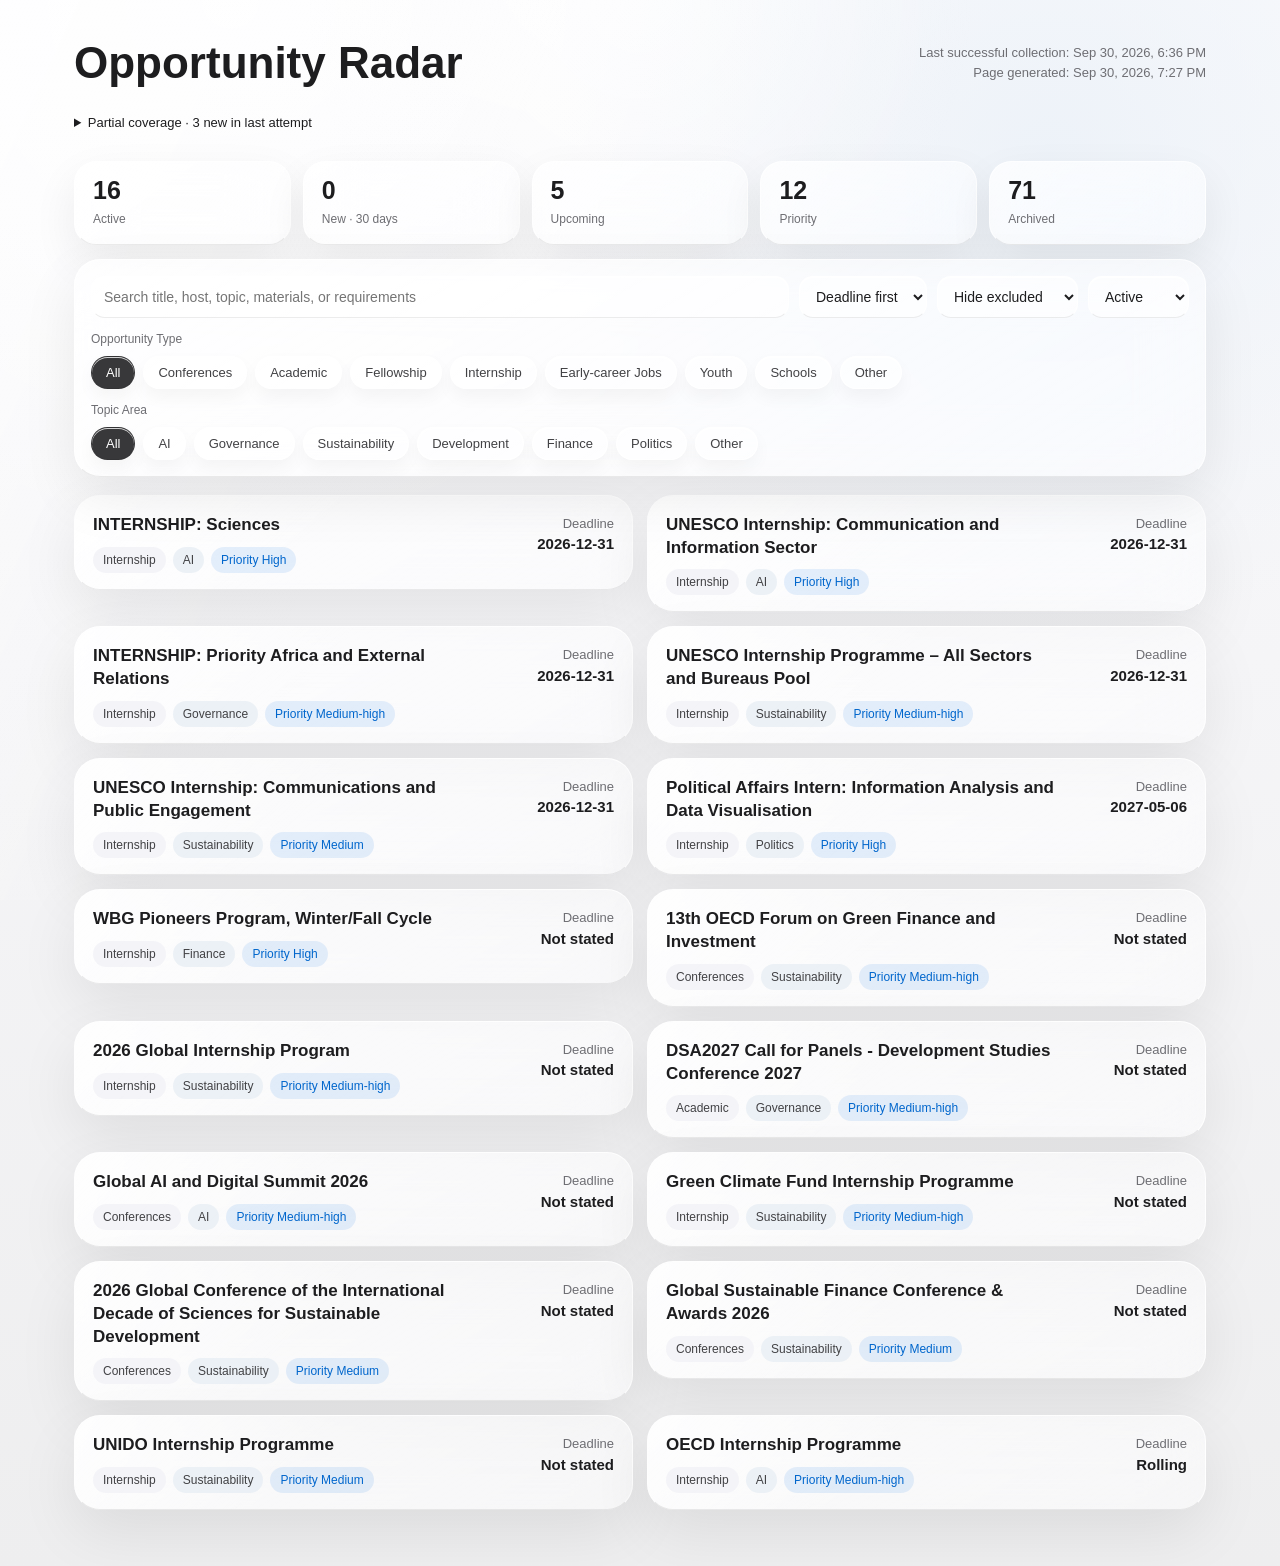
==== docs/index.html @ 9015be83 "chore: update opportunity radar" ====
<!doctype html>
<html lang="en">
<head>
  <meta charset="utf-8">
  <meta name="viewport" content="width=device-width, initial-scale=1">
  <title>International Opportunity Radar</title>
  <style>
    :root {
      color-scheme: light;
      --bg: #f5f5f7;
      --glass: rgba(255, 255, 255, .58);
      --glass-strong: rgba(255, 255, 255, .76);
      --glass-soft: rgba(255, 255, 255, .42);
      --text: #1d1d1f;
      --muted: #6e6e73;
      --line: rgba(255, 255, 255, .72);
      --edge: rgba(0, 0, 0, .08);
      --ink: #424245;
      --accent: #0071e3;
      --soft: rgba(242, 242, 247, .82);
      --soft-2: rgba(229, 229, 234, .78);
      --shadow: 0 22px 60px rgba(0, 0, 0, .10);
    }
    * { box-sizing: border-box; }
    body {
      margin: 0;
      background:
        radial-gradient(circle at 18% 0%, rgba(255,255,255,.92), transparent 30%),
        radial-gradient(circle at 82% 10%, rgba(235,241,248,.86), transparent 28%),
        linear-gradient(180deg, #fbfbfd 0%, #f5f5f7 42%, #eeeeef 100%),
        var(--bg);
      color: var(--text);
      font-family: -apple-system, BlinkMacSystemFont, "SF Pro Display", "SF Pro Text", "Segoe UI", sans-serif;
      line-height: 1.5;
      -webkit-font-smoothing: antialiased;
    }
    body::before {
      content: "";
      position: fixed;
      inset: 0;
      pointer-events: none;
      background:
        linear-gradient(115deg, rgba(255,255,255,.58), transparent 34%),
        radial-gradient(circle at 50% 0%, rgba(255,255,255,.48), transparent 30%);
    }
    .shell { max-width: 1180px; margin: 0 auto; padding: 38px 24px 56px; position: relative; }
    .hero {
      display: grid;
      grid-template-columns: minmax(0, 1fr) auto;
      gap: 24px;
      align-items: center;
      margin-bottom: 18px;
    }
    h1 { margin: 0; font-size: 44px; letter-spacing: 0; line-height: 1.12; font-weight: 720; }
    .meta { color: var(--muted); font-size: 13px; text-align: right; }
    .collection-health { margin: 10px 0 18px; color: var(--muted); font-size: 13px; overflow-wrap: anywhere; }
    .collection-health summary { cursor: pointer; color: var(--text); padding: 8px 0; }
    .collection-health li { margin: 7px 0; }
    .collection-health a, .eligibility a { color: var(--accent); }
    .eligibility { padding-top: 18px; }
    .eligibility h2 { font-size: 16px; margin: 0 0 10px; }
    .eligibility ul, .field ul { margin: 5px 0; padding-left: 20px; }
    .eligibility li { margin: 10px 0; font-size: 14px; }
    .eligibility .evidence { display: block; color: var(--muted); margin-top: 3px; font-size: 12px; }
    .stats { display: grid; grid-template-columns: repeat(5, minmax(0, 1fr)); gap: 12px; margin: 20px 0 14px; }
    .stat {
      background: linear-gradient(145deg, rgba(255,255,255,.78), rgba(255,255,255,.48));
      border: 1px solid var(--line);
      border-bottom-color: var(--edge);
      border-radius: 22px;
      padding: 16px 18px;
      box-shadow: 0 18px 45px rgba(0,0,0,.07);
      backdrop-filter: blur(28px) saturate(180%);
      -webkit-backdrop-filter: blur(28px) saturate(180%);
    }
    .stat strong { display: block; font-size: 25px; line-height: 1; font-weight: 700; }
    .stat span { display: block; margin-top: 7px; color: var(--muted); font-size: 12px; }
    .toolbar {
      background: linear-gradient(150deg, rgba(255,255,255,.78), rgba(255,255,255,.52));
      border: 1px solid var(--line);
      border-bottom-color: var(--edge);
      border-radius: 26px;
      padding: 16px;
      position: sticky;
      top: 12px;
      z-index: 5;
      box-shadow: 0 20px 55px rgba(0,0,0,.08);
      backdrop-filter: blur(30px) saturate(180%);
      -webkit-backdrop-filter: blur(30px) saturate(180%);
    }
    .search-row { display: grid; grid-template-columns: 1fr auto auto auto; gap: 10px; }
    input, select {
      height: 42px;
      border: 1px solid rgba(255,255,255,.82);
      border-bottom-color: var(--edge);
      border-radius: 14px;
      background: rgba(255,255,255,.62);
      color: var(--text);
      padding: 0 12px;
      font-size: 14px;
      box-shadow: inset 0 1px 0 rgba(255,255,255,.72);
    }
    .filter-section { margin-top: 12px; }
    .filter-label { color: var(--muted); font-size: 12px; margin-bottom: 8px; }
    .filters { display: flex; gap: 8px; flex-wrap: wrap; }
    .filter-button {
      border: 1px solid rgba(255,255,255,.82);
      background: rgba(255,255,255,.58);
      border-radius: 999px;
      padding: 8px 14px;
      color: #424245;
      cursor: pointer;
      font-size: 13px;
      box-shadow: 0 8px 18px rgba(0,0,0,.04), inset 0 1px 0 rgba(255,255,255,.78);
    }
    .filter-button.active { background: rgba(29,29,31,.88); color: #fff; border-color: rgba(0,0,0,.08); }
    .content { margin-top: 18px; }
    .list { display: grid; grid-template-columns: repeat(12, minmax(0, 1fr)); gap: 14px; align-items: start; }
    .card {
      background: linear-gradient(150deg, rgba(255,255,255,.76), rgba(255,255,255,.50));
      border: 1px solid rgba(255,255,255,.82);
      border-bottom-color: var(--edge);
      border-radius: 26px;
      box-shadow: 0 22px 60px rgba(0,0,0,.08);
      overflow: hidden;
      backdrop-filter: blur(26px) saturate(160%);
      -webkit-backdrop-filter: blur(26px) saturate(160%);
      grid-column: span 6;
      position: relative;
    }
    .card::before { content: ""; position: absolute; inset: 0; pointer-events: none; background: linear-gradient(135deg, rgba(255,255,255,.72), transparent 42%); }
    .card.excluded { opacity: .62; }
    .card summary {
      display: grid;
      grid-template-columns: 1fr auto;
      gap: 16px;
      padding: 18px 18px 16px;
      cursor: pointer;
      list-style: none;
      position: relative;
    }
    .card summary::-webkit-details-marker { display: none; }
    .title { font-size: 17px; font-weight: 730; margin: 0 0 10px; line-height: 1.34; }
    .chips { display: flex; flex-wrap: wrap; gap: 7px; }
    .chip { border-radius: 999px; padding: 4px 10px; font-size: 12px; background: var(--soft); color: var(--ink); }
    .chip.topic { background: rgba(232, 238, 244, .82); color: var(--ink); }
    .chip.priority { background: rgba(0,113,227,.10); color: #0066cc; }
    .deadline { min-width: 110px; text-align: right; color: var(--muted); font-size: 13px; }
    .deadline strong { display: block; color: var(--text); font-size: 15px; }
    .details { border-top: 1px solid var(--line); padding: 16px 18px 18px; position: relative; }
    .detail-grid { display: grid; grid-template-columns: repeat(2, minmax(0, 1fr)); gap: 12px; }
    .field { padding: 8px 0; overflow-wrap: anywhere; }
    .field b { display: block; font-size: 12px; color: var(--muted); margin-bottom: 4px; }
    .field span { font-size: 14px; }
    .judgment { margin-top: 12px; padding: 13px; border: 1px solid rgba(255,255,255,.76); background: rgba(255,255,255,.48); border-radius: 16px; }
    .links { margin-top: 13px; display: flex; flex-wrap: wrap; gap: 10px; }
    .links a { color: var(--accent); font-weight: 650; text-decoration: none; border-bottom: 1px solid rgba(0,113,227,.22); }
    .archive-control { display: inline-flex; align-items: center; gap: 7px; margin-top: 12px; color: var(--muted); font-size: 13px; }
    .archive-control input { width: 16px; height: 16px; padding: 0; accent-color: var(--accent); }
    .archive-control.auto { color: #8a3b32; font-weight: 600; }
    .empty { grid-column: 1 / -1; padding: 34px; text-align: center; color: var(--muted); background: rgba(255,255,255,.50); border: 1px dashed rgba(255,255,255,.70); border-radius: 28px; }
    @media (max-width: 860px) {
      h1 { font-size: 34px; }
      .toolbar { position: static; }
      .hero, .search-row { grid-template-columns: 1fr; }
      .meta { text-align: left; }
      .stats { grid-template-columns: repeat(2, minmax(0, 1fr)); }
      .detail-grid { grid-template-columns: 1fr; }
      .card summary { grid-template-columns: 1fr; }
      .deadline { text-align: left; }
      .card { grid-column: 1 / -1; }
    }
  </style>
</head>
<body>
  <div class="shell">
    <header class="hero">
      <div>
        <h1>Opportunity Radar</h1>
      </div>
      <div class="meta">Last successful collection: <time data-date="2026-09-30T18:36:37.564211+00:00">2026-09-30T18:36:37.564211+00:00</time><br>Page generated: <time data-date="2026-09-30T19:27:52.725067+00:00">2026-10-01 03:27</time></div>
    </header>

    <details class="collection-health"><summary>Partial coverage · 3 new in last attempt</summary><ul><li><a href="https://e3g.bamboohr.com/careers" target="_blank" rel="noreferrer">E3G</a>: partial</li><li><a href="https://odi.org/en/careers/" target="_blank" rel="noreferrer">ODI Global</a>: failed · HTTPError: HTTP Error 403: Forbidden</li><li><a href="https://www.sei.org/about-sei/work-at-sei/" target="_blank" rel="noreferrer">Stockholm Environment Institute</a>: failed · HTTPError: HTTP Error 403: Forbidden</li><li><a href="https://www.cgdev.org/page/jobs" target="_blank" rel="noreferrer">Center for Global Development</a>: failed · HTTPError: HTTP Error 403: Forbidden</li><li><a href="https://www.iges.or.jp/en/about/employment" target="_blank" rel="noreferrer">IGES</a>: failed · ValueError: Could not verify robots.txt: HTTPError</li><li><a href="https://www.oecd.org/en/about/careers/internships.html" target="_blank" rel="noreferrer">OECD</a>: failed · HTTPError: HTTP Error 403: Forbidden</li><li><a href="https://www.greenclimate.fund/about/careers" target="_blank" rel="noreferrer">Green Climate Fund</a>: failed · Record validation: Unsupported eligibility evidence: student_graduation</li><li><a href="https://www.adb.org/work-with-us/careers/internship-program" target="_blank" rel="noreferrer">Asian Development Bank</a>: failed · Record validation: Deadline lacks matching source evidence</li><li><a href="https://www.eib.org/en/about/careers/categories/traineeships/index.htm" target="_blank" rel="noreferrer">European Investment Bank</a>: failed · Detail fetch failed: ValueError: Could not verify robots.txt: HTTPError</li><li><a href="https://www.imf.org/en/About/Recruitment" target="_blank" rel="noreferrer">IMF</a>: failed · HTTPError: HTTP Error 403: Forbidden</li><li><a href="https://www.chathamhouse.org/about-us/careers" target="_blank" rel="noreferrer">Chatham House</a>: failed · HTTPError: HTTP Error 403: Forbidden</li><li><a href="https://www.brookings.edu/careers/" target="_blank" rel="noreferrer">Brookings</a>: partial</li><li><a href="https://ecpr.eu/Events" target="_blank" rel="noreferrer">ECPR</a>: failed · HTTPError: HTTP Error 403: Forbidden</li><li><a href="https://eisa-net.org/" target="_blank" rel="noreferrer">European International Studies Association</a>: partial · Record validation: Unsupported minimum experience</li><li><a href="https://www.ipsa.org/na/news/all" target="_blank" rel="noreferrer">International Political Science Association</a>: partial · Extraction failed: ValueError: Model did not decide every fetched page exactly once</li><li><a href="https://www.ippapublicpolicy.org/" target="_blank" rel="noreferrer">International Public Policy Association</a>: partial · Extraction failed: ValueError: Model did not decide every fetched page exactly once</li><li><a href="https://www.asianstudies.org/conferences/" target="_blank" rel="noreferrer">Association for Asian Studies</a>: failed · HTTPError: HTTP Error 403: Forbidden</li><li><a href="https://networks.h-net.org/h-announce" target="_blank" rel="noreferrer">H-Net announcements</a>: failed · ValueError: Could not verify robots.txt: HTTPError</li><li><a href="https://www.imf.org/en/About/Annual-Meetings" target="_blank" rel="noreferrer">IMF / World Bank meetings</a>: failed · HTTPError: HTTP Error 403: Forbidden</li><li><a href="https://www.cicir.ac.cn/" target="_blank" rel="noreferrer">China Institutes of Contemporary International Relations</a>: failed · ValueError: Could not verify robots.txt: URLError</li><li><a href="https://www.chathamhouse.org/academy/fellowships" target="_blank" rel="noreferrer">Chatham House Academy fellowships</a>: failed · HTTPError: HTTP Error 403: Forbidden</li><li><a href="https://www.fordfoundation.org/about/people/careers/" target="_blank" rel="noreferrer">Ford Foundation opportunities</a>: partial · No opportunity links or explicit empty-state evidence; needs source adapter review</li><li><a href="https://www.rockefellerfoundation.org/careers/" target="_blank" rel="noreferrer">Rockefeller Foundation</a>: partial · No opportunity links or explicit empty-state evidence; needs source adapter review</li><li><a href="https://www.wri.org/careers/jobs" target="_blank" rel="noreferrer">World Resources Institute</a>: partial · Record validation: Job duties lack source evidence</li><li><a href="https://www.iisd.org/about/careers" target="_blank" rel="noreferrer">IISD</a>: partial · HTTPError: HTTP Error 403: Forbidden</li><li><a href="https://www.climatepolicyinitiative.org/careers/" target="_blank" rel="noreferrer">Climate Policy Initiative</a>: partial</li><li><a href="https://www.aiib.org/en/opportunities/career/index.html" target="_blank" rel="noreferrer">Asian Infrastructure Investment Bank</a>: failed · Extraction failed: ValueError: Model did not decide every fetched page exactly once</li><li><a href="https://www.worldbank.org/en/about/careers" target="_blank" rel="noreferrer">World Bank</a>: partial · No opportunity links or explicit empty-state evidence; needs source adapter review</li><li><a href="https://www.isanet.org/Conferences" target="_blank" rel="noreferrer">International Studies Association</a>: partial</li><li><a href="https://www.earthsystemgovernance.org/events/" target="_blank" rel="noreferrer">Earth System Governance</a>: partial</li><li><a href="https://www.devstud.org.uk/conferences/" target="_blank" rel="noreferrer">Development Studies Association</a>: partial</li><li><a href="https://www.worldbank.org/en/events" target="_blank" rel="noreferrer">World Bank events</a>: partial · No opportunity links or explicit empty-state evidence; needs source adapter review</li><li><a href="https://www.siis.org.cn/" target="_blank" rel="noreferrer">Shanghai Institutes for International Studies</a>: partial · No opportunity links or explicit empty-state evidence; needs source adapter review</li><li><a href="https://summeruniversity.ceu.edu/courses" target="_blank" rel="noreferrer">CEU Summer University</a>: partial · No opportunity links or explicit empty-state evidence; needs source adapter review</li><li><a href="https://unfccc.int/calendar" target="_blank" rel="noreferrer">UNFCCC public events</a>: partial · No opportunity links or explicit empty-state evidence; needs source adapter review</li><li>Record validation: Unsupported minimum experience</li><li>Record validation: Unsupported eligibility evidence: student_graduation</li><li>Record validation: Deadline lacks matching source evidence</li><li>Record validation: Job duties lack source evidence</li><li>Extraction failed: ValueError: Model did not decide every fetched page exactly once</li></ul></details>

    <section class="stats" id="stats"></section>

    <section class="toolbar">
      <div class="search-row">
        <input id="search" type="search" placeholder="Search title, host, topic, materials, or requirements">
        <select id="sort">
          <option value="deadline">Deadline first</option>
          <option value="priority">Priority first</option>
          <option value="newest">Newest first</option>
        </select>
        <select id="excluded">
          <option value="hide">Hide excluded</option>
          <option value="show">Show excluded</option>
        </select>
        <select id="archiveView">
          <option value="active">Active</option>
          <option value="archived">Archived</option>
          <option value="all">All</option>
        </select>
      </div>
      <div class="filter-section">
        <div class="filter-label">Opportunity Type</div>
        <div class="filters" id="typeFilters"><button class="filter-button" data-filter-type="全部">All</button><button class="filter-button" data-filter-type="会议">Conferences</button><button class="filter-button" data-filter-type="学术论坛/CFP">Academic</button><button class="filter-button" data-filter-type="Fellowship">Fellowship</button><button class="filter-button" data-filter-type="Internship">Internship</button><button class="filter-button" data-filter-type="Early-career Jobs">Early-career Jobs</button><button class="filter-button" data-filter-type="青年项目">Youth</button><button class="filter-button" data-filter-type="Policy/Summer School">Schools</button><button class="filter-button" data-filter-type="其他">Other</button></div>
      </div>
      <div class="filter-section">
        <div class="filter-label">Topic Area</div>
        <div class="filters" id="topicFilters"><button class="filter-button" data-filter-topic="全部">All</button><button class="filter-button" data-filter-topic="AI治理">AI</button><button class="filter-button" data-filter-topic="全球治理/国际组织">Governance</button><button class="filter-button" data-filter-topic="可持续发展/气候">Sustainability</button><button class="filter-button" data-filter-topic="发展/不平等">Development</button><button class="filter-button" data-filter-topic="国际金融/债务">Finance</button><button class="filter-button" data-filter-topic="国际关系/政治学">Politics</button><button class="filter-button" data-filter-topic="其他">Other</button></div>
      </div>
    </section>

    <section class="content">
      <main class="list" id="list"></main>
    </section>
  </div>

  <script>
    const opportunities = [{"机会名称": "ODI Fellowship Scheme 2026-28", "机会类型": "fellowship", "机会类型分组": "Fellowship", "主办方": "ODI Global", "议题标签": "development policy; government placement; economics; statistics; development finance; climate finance", "主题分区": "可持续发展/气候", "相关度": "高", "截止日期": "2026-03-31", "会议日期": "2026-2028 cohort", "地点/线上": "Government placements in partner countries", "原网页链接": "https://odi.org/en/fellowship-scheme", "申请/投稿链接": "https://odi.org/en/fellowship-scheme", "参加条件": "Aimed at young development professionals with a Master's degree or PhD in economics, statistics, or a related field; all nationalities are encouraged.", "费用": "No application fee identified; fellowship employment and support terms need checking for the next cohort.", "是否有资助": "Yes", "资助说明链接": "https://odi.org/en/fellowship-scheme", "需要准备的材料": "Application materials for the next cohort need checking; likely CV, academic background, and written responses.", "岗位类型": "", "岗位职能": "Development finance", "排除原因": "", "行动优先级": "中", "状态": "已错过", "备注": "The 2026-28 cohort is closed, but this is a high-value neutral development policy fellowship to monitor for the next cycle.", "发现日期": "2026-07-10", "最近核查日期": "2026-07-10", "链接指纹": "3bba5592c9c1ac84", "资格条件JSON": "", "经验门槛": "", "发布批次": "", "发现链接": "", "来源ID": "", "内容哈希": ""}, {"机会名称": "Call for Papers for the 2026 Annual Congress of the Asian Association of Environmental and Resource Economics", "机会类型": "CFP", "机会类型分组": "学术论坛/CFP", "主办方": "Asian Association of Environmental and Resource Economics", "议题标签": "environmental economics; resource economics; climate adaptation; economic resilience; Asia", "主题分区": "可持续发展/气候", "相关度": "中", "截止日期": "2026-07-10", "会议日期": "2026-08-20 to 2026-08-21", "地点/线上": "Jakarta, Indonesia", "原网页链接": "https://aaere.org/call-for-papers-for-the-2026-annual-congress-of-aaere", "申请/投稿链接": "https://jakarta2026.aaere.org", "参加条件": "Researchers working on environmental and resource economics topics, especially climate adaptation and economic resiliency in Asia; detailed eligibility needs checking.", "费用": "Needs checking", "是否有资助": "Needs checking", "资助说明链接": "Needs checking", "需要准备的材料": "Full paper or slides and registration materials; exact submission requirements need checking.", "岗位类型": "", "岗位职能": "Policy research", "排除原因": "", "行动优先级": "高", "状态": "值得申请", "备注": "Deadline appears to fall on the monitoring date, so act immediately if the submission or registration portal remains open.", "发现日期": "2026-07-10", "最近核查日期": "2026-07-10", "链接指纹": "c471c079a0cfa1e7", "资格条件JSON": "", "经验门槛": "", "发布批次": "", "发现链接": "", "来源ID": "", "内容哈希": ""}, {"机会名称": "Singapore AI Safety Fellowship", "机会类型": "fellowship", "机会类型分组": "Fellowship", "主办方": "Singapore AI Safety Hub (SASH)", "议题标签": "AI安全;AI治理;国际AI合作;可信AI;研究资助", "主题分区": "AI治理", "相关度": "高", "截止日期": "2026-07-10", "会议日期": "2026-09-21至2026-12-04", "地点/线上": "Singapore", "原网页链接": "https://www.aisafety.sg/programs/singapore-ai-safety-fellowship", "申请/投稿链接": "https://www.aisafety.sg/programs/singapore-ai-safety-fellowship", "参加条件": "面向希望开展能影响现实AI安全实践研究的研究者；具体学历、经验与项目要求待核查", "费用": "待核查", "是否有资助": "是", "资助说明链接": "https://www.aisafety.sg/programs/singapore-ai-safety-fellowship", "需要准备的材料": "申请表及研究相关材料；具体待核查", "岗位类型": "", "岗位职能": "AI或数字治理;政策研究;战略研究", "排除原因": "", "行动优先级": "高", "状态": "值得申请", "备注": "提供每月SGD 5,000 stipend、住宿和旅行支持，并含最高USD 30,000 compute，截止当天需立即行动。", "发现日期": "2026-07-10", "最近核查日期": "2026-07-10", "链接指纹": "0de9ea68b9771de2", "资格条件JSON": "", "经验门槛": "", "发布批次": "", "发现链接": "", "来源ID": "", "内容哈希": ""}, {"机会名称": "UNEP Finance Initiative Internship for APAC Regional Team", "机会类型": "internship", "机会类型分组": "Internship", "主办方": "United Nations Environment Programme (UNEP)", "议题标签": "可持续金融;亚太;气候金融;发展;国际组织", "主题分区": "可持续发展/气候", "相关度": "低", "截止日期": "2026-07-10", "会议日期": "待核查", "地点/线上": "Geneva/Remote", "原网页链接": "https://careers.un.org/jobSearchDescription/279004", "申请/投稿链接": "https://careers.un.org/jobSearchDescription/279004", "参加条件": "UN Secretariat internship 通常要求在读或近期毕业，具体学历、专业和语言要求以岗位页面为准；待核查", "费用": "No Fee；实习薪酬/津贴待核查", "是否有资助": "待核查", "资助说明链接": "待核查", "需要准备的材料": "UN Careers/Inspira 在线申请材料；具体材料待核查", "岗位类型": "Internship", "岗位职能": "可持续发展;发展融资;伙伴关系;政策研究", "排除原因": "", "行动优先级": "高", "状态": "值得申请", "备注": "与亚太可持续金融和国际组织经历直接相关；按用户给定日期为截止当天，需立即确认时区。", "发现日期": "2026-07-10", "最近核查日期": "2026-07-10", "链接指纹": "c04b9f916bbafb69", "资格条件JSON": "", "经验门槛": "", "发布批次": "", "发现链接": "", "来源ID": "", "内容哈希": ""}, {"机会名称": "Programme Management and Outreach Intern", "机会类型": "internship", "机会类型分组": "Internship", "主办方": "United Nations Office at Geneva", "议题标签": "项目管理;传播倡导;多边外交;国际组织;日内瓦", "主题分区": "全球治理/国际组织", "相关度": "低", "截止日期": "2026-07-11", "会议日期": "待核查", "地点/线上": "Geneva, Switzerland", "原网页链接": "https://careers.un.org/jobSearchDescription/279081", "申请/投稿链接": "https://careers.un.org/jobSearchDescription/279081", "参加条件": "UN Secretariat internship 通常要求在读或近期毕业，具体学历、专业和语言要求以岗位页面为准；待核查", "费用": "No Fee；实习薪酬/津贴待核查", "是否有资助": "待核查", "资助说明链接": "待核查", "需要准备的材料": "UN Careers/Inspira 在线申请材料；具体材料待核查", "岗位类型": "Internship", "岗位职能": "项目支持;传播倡导;伙伴关系", "排除原因": "", "行动优先级": "中高", "状态": "值得申请", "备注": "UN Geneva 平台价值高，虽然主题较宽，但对国际组织经历拓展有用。", "发现日期": "2026-07-10", "最近核查日期": "2026-07-10", "链接指纹": "ef9ad69c03ba2691", "资格条件JSON": "", "经验门槛": "", "发布批次": "", "发现链接": "", "来源ID": "", "内容哈希": ""}, {"机会名称": "DC Winter Fellowship 2027", "机会类型": "fellowship", "机会类型分组": "Fellowship", "主办方": "GovAI", "议题标签": "AI governance; AI policy; early career; public policy; research project", "主题分区": "AI治理", "相关度": "高", "截止日期": "2026-07-12", "会议日期": "2027-01-18 to 2027-04-09", "地点/线上": "Washington, DC", "原网页链接": "https://www.governance.ai/post/dc-winter-fellowship-2027", "申请/投稿链接": "https://www.governance.ai/post/dc-winter-fellowship-2027", "参加条件": "Open to early career individuals entering U.S. AI policy and more experienced professionals transitioning from adjacent fields; detailed eligibility needs checking.", "费用": "Needs checking", "是否有资助": "Needs checking", "资助说明链接": "Needs checking", "需要准备的材料": "Needs checking", "岗位类型": "", "岗位职能": "AI or digital governance", "排除原因": "", "行动优先级": "高", "状态": "值得申请", "备注": "Very time sensitive and highly relevant for AI governance, policy research, and early career positioning.", "发现日期": "2026-07-10", "最近核查日期": "2026-07-10", "链接指纹": "c13c8b3ce0343021", "资格条件JSON": "", "经验门槛": "", "发布批次": "", "发现链接": "", "来源ID": "", "内容哈希": ""}, {"机会名称": "UK Winter Fellowship 2027, Applied Track", "机会类型": "fellowship", "机会类型分组": "Fellowship", "主办方": "Centre for the Governance of AI", "议题标签": "AI governance; AI policy; policy engagement; programme management; global governance", "主题分区": "AI治理", "相关度": "高", "截止日期": "2026-07-12", "会议日期": "2027-01-18 to 2027-04-09", "地点/线上": "London, United Kingdom", "原网页链接": "https://www.governance.ai/post/winter-fellowship-2027-applied-track", "申请/投稿链接": "https://www.governance.ai/post/winter-fellowship-2027-applied-track", "参加条件": "Open to a wide range of applicants with experience in communications, policy, advocacy, events, research management, programme management, operations, fundraising or research pivoting.", "费用": "No application fee stated", "是否有资助": "Needs checking", "资助说明链接": "https://www.governance.ai/post/winter-fellowship-2027-applied-track", "需要准备的材料": "Written application; later stages include abstract reasoning assessment, paid remote work test, interview and reference checks", "岗位类型": "", "岗位职能": "AI or digital governance", "排除原因": "", "行动优先级": "高", "状态": "值得申请", "备注": "Very strong AI governance opportunity, especially for applied policy, operations, communications and programme roles.", "发现日期": "2026-07-10", "最近核查日期": "2026-07-10", "链接指纹": "3fa984de39939503", "资格条件JSON": "", "经验门槛": "", "发布批次": "", "发现链接": "", "来源ID": "", "内容哈希": ""}, {"机会名称": "INTERN - ECONOMIC AFFAIRS, Economic Commission for Europe", "机会类型": "internship", "机会类型分组": "Internship", "主办方": "United Nations Economic Commission for Europe / UN Careers", "议题标签": "economic affairs; sustainable development; international organizations; economic governance; policy research", "主题分区": "可持续发展/气候", "相关度": "低", "截止日期": "2026-07-13", "会议日期": "待核查", "地点/线上": "Geneva, Switzerland", "原网页链接": "https://careers.un.org/jobSearchDescription/280166", "申请/投稿链接": "https://careers.un.org/jobSearchDescription/280166", "参加条件": "UN internship 通常要求在读本科高年级/研究生或毕业后短期内；本岗位具体学历、语言和技能要求待核查", "费用": "No Fee；差旅、签证、住宿及生活成本待核查", "是否有资助": "待核查", "资助说明链接": "待核查", "需要准备的材料": "UN Careers 个人档案/PHP、教育经历、语言与技能信息等；是否需 cover letter 待核查", "岗位类型": "Internship", "岗位职能": "政策研究", "排除原因": "", "行动优先级": "高", "状态": "值得申请", "备注": "UN Careers 已单独检索到明确 internship，经济事务方向与发展、国际经济治理和多边机构研究高度相关。", "发现日期": "2026-07-10", "最近核查日期": "2026-07-10", "链接指纹": "9e9328bdc9bb0765", "资格条件JSON": "", "经验门槛": "", "发布批次": "", "发现链接": "", "来源ID": "", "内容哈希": ""}, {"机会名称": "UN Policy Pulse Intern", "机会类型": "internship", "机会类型分组": "Internship", "主办方": "United Nations Department of Global Communications / UN Careers", "议题标签": "public information; communications; UN policy; global governance; multilateral cooperation", "主题分区": "国际关系/政治学", "相关度": "低", "截止日期": "2026-07-13", "会议日期": "待核查", "地点/线上": "Work Location listed as Vienna；Duty Station listed as New York，需核查", "原网页链接": "https://careers.un.org/jobSearchDescription/279912", "申请/投稿链接": "https://careers.un.org/jobSearchDescription/279912", "参加条件": "UN internship 通常要求在读本科高年级/研究生或毕业后短期内；本岗位具体学历、语言和传播/政策写作要求待核查", "费用": "No Fee；差旅、签证、住宿及生活成本待核查", "是否有资助": "待核查", "资助说明链接": "待核查", "需要准备的材料": "UN Careers 个人档案/PHP、教育经历、语言与技能信息等；是否需 writing sample 待核查", "岗位类型": "Internship", "岗位职能": "传播倡导", "排除原因": "", "行动优先级": "高", "状态": "值得申请", "备注": "公共信息与政策传播岗位，可用于积累联合国政策议题、全球治理传播和多边叙事经验。", "发现日期": "2026-07-10", "最近核查日期": "2026-07-10", "链接指纹": "de7dce8c68937595", "资格条件JSON": "", "经验门槛": "", "发布批次": "", "发现链接": "", "来源ID": "", "内容哈希": ""}, {"机会名称": "UNDP Tokyo Public Affairs Intern", "机会类型": "internship", "机会类型分组": "Internship", "主办方": "UNDP Representation Office in Tokyo", "议题标签": "UNDP; public affairs; communications; partnerships; youth engagement; SDGs; development", "主题分区": "发展/不平等", "相关度": "低", "截止日期": "2026-07-13", "会议日期": "待核查", "地点/线上": "Tokyo，页面说明可根据事先协商偶尔远程", "原网页链接": "https://www.undp.org/sites/g/files/zskgke326/files/2026-06/tor-pa-intern-202606.pdf", "申请/投稿链接": "mailto:undptokyo.hr@undp.org", "参加条件": "研究生在读、本科最后一年在读，或毕业一年内；日语熟练；英语书面和口语优秀；专业经历为加分项", "费用": "无申请费；除UNDP实习津贴外，其他相关费用由实习生或资助方承担", "是否有资助": "是", "资助说明链接": "https://www.undp.org/sites/g/files/zskgke326/files/2026-06/tor-pa-intern-202606.pdf", "需要准备的材料": "UNDP Internship application form；英文和日文简历；英文和日文cover letter", "岗位类型": "Internship", "岗位职能": "传播倡导/伙伴关系/项目支持", "排除原因": "岗位职能偏强专业壁垒：hr", "行动优先级": "高", "状态": "值得申请", "备注": "公共传播、私营部门伙伴关系、青年参与和发展议题结合紧密，截止很近。", "发现日期": "2026-07-10", "最近核查日期": "2026-07-10", "链接指纹": "e5cebac7f408f29e", "资格条件JSON": "", "经验门槛": "", "发布批次": "", "发现链接": "", "来源ID": "", "内容哈希": ""}, {"机会名称": "Communications Intern, Corruption and Financial Crime Branch", "机会类型": "internship", "机会类型分组": "Internship", "主办方": "United Nations Office on Drugs and Crime", "议题标签": "UN system; anti corruption; financial crime; governance; communications", "主题分区": "可持续发展/气候", "相关度": "低", "截止日期": "2026-07-13", "会议日期": "Needs checking", "地点/线上": "Vienna, Austria", "原网页链接": "https://careers.un.org/jobSearchDescription/280116", "申请/投稿链接": "https://careers.un.org/jobSearchDescription/280116", "参加条件": "Eligibility needs checking inside UN Careers; likely student or recent graduate eligibility applies.", "费用": "No application fee indicated; remuneration needs checking.", "是否有资助": "Needs checking", "资助说明链接": "Needs checking", "需要准备的材料": "UN Careers profile, CV or personal history information, cover letter, and education information; exact materials need checking.", "岗位类型": "Internship", "岗位职能": "Communications", "排除原因": "", "行动优先级": "中高", "状态": "值得申请", "备注": "Relevant to governance and financial integrity, but the crime prevention framing makes it less central than development or climate policy roles.", "发现日期": "2026-07-10", "最近核查日期": "2026-07-10", "链接指纹": "ba333d23ac3cf1f1", "资格条件JSON": "", "经验门槛": "", "发布批次": "", "发现链接": "", "来源ID": "", "内容哈希": ""}, {"机会名称": "Richard P. Nathan Public Policy Fellowship", "机会类型": "fellowship", "机会类型分组": "Fellowship", "主办方": "Rockefeller Institute of Government", "议题标签": "public policy; climate and environment; fiscal policy; social policy; governance", "主题分区": "可持续发展/气候", "相关度": "中", "截止日期": "2026-07-13", "会议日期": "September 2026–September 2027", "地点/线上": "Virtual or Albany, New York, United States", "原网页链接": "https://rockinst.org/news/article/call-for-applications-richard-p-nathan-public-policy-fellowship-at-the-rockefeller-institute-of-government", "申请/投稿链接": "https://rockinst.org/news/article/call-for-applications-richard-p-nathan-public-policy-fellowship-at-the-rockefeller-institute-of-government", "参加条件": "Professionals in higher education, researchers, practitioners, and retirees with policy research or outreach interests.", "费用": "No application fee stated", "是否有资助": "Yes", "资助说明链接": "https://rockinst.org/news/article/call-for-applications-richard-p-nathan-public-policy-fellowship-at-the-rockefeller-institute-of-government", "需要准备的材料": "Current CV or resume; research or policy outreach description up to 500 words; professional and topical interest statement up to 500 words; at least two professional references; optional writing sample.", "岗位类型": "", "岗位职能": "Policy research", "排除原因": "", "行动优先级": "中", "状态": "新发现", "备注": "Good public policy writing opportunity with climate, fiscal, and governance angles, but it is unpaid and US state-policy oriented.", "发现日期": "2026-07-10", "最近核查日期": "2026-07-10", "链接指纹": "58793e222148c7ee", "资格条件JSON": "", "经验门槛": "", "发布批次": "", "发现链接": "", "来源ID": "", "内容哈希": ""}, {"机会名称": "Sustainable Urban Mobility Intern", "机会类型": "internship", "机会类型分组": "Internship", "主办方": "United Nations Human Settlements Programme", "议题标签": "sustainable cities; urban mobility; sustainable development; climate; UN-Habitat", "主题分区": "可持续发展/气候", "相关度": "低", "截止日期": "2026-07-13", "会议日期": "Needs checking", "地点/线上": "Nairobi, Kenya; in person", "原网页链接": "https://careers.un.org/jobSearchDescription/279898?language=en", "申请/投稿链接": "https://careers.un.org/jobSearchDescription/279898?language=en", "参加条件": "Eligibility details should be verified in UN Careers; internship category I-1.", "费用": "No application fee stated by UN Careers", "是否有资助": "Needs checking", "资助说明链接": "Needs checking", "需要准备的材料": "UN Careers application profile and role-specific materials; exact documents need checking", "岗位类型": "Internship", "岗位职能": "Sustainable development", "排除原因": "Urban mobility may require specialized urban planning or transport knowledge; apply only if sustainable cities and transport policy fit the profile.", "行动优先级": "中", "状态": "待核查", "备注": "Relevant to sustainable development, but less central than global governance or climate finance opportunities.", "发现日期": "2026-07-10", "最近核查日期": "2026-07-10", "链接指纹": "155233f8e00dac87", "资格条件JSON": "", "经验门槛": "", "发布批次": "", "发现链接": "", "来源ID": "", "内容哈希": ""}, {"机会名称": "Intern – Climate, Economics and Finance", "机会类型": "internship", "机会类型分组": "Internship", "主办方": "World Resources Institute India", "议题标签": "climate economics; climate finance; low-carbon transition; sustainability; policy research", "主题分区": "可持续发展/气候", "相关度": "低", "截止日期": "2026-07-14", "会议日期": "待核查", "地点/线上": "Bangalore, India；hybrid / office flex", "原网页链接": "https://www.wri.org/careers/jobs/intern-climate-economics-and-finance-2026-jr100352", "申请/投稿链接": "https://www.wri.org/careers/jobs/intern-climate-economics-and-finance-2026-jr100352", "参加条件": "正在攻读气候变化、可持续、公共政策、发展研究或相关方向硕士学位；0-1年相关工作/实习经验；其他资格待核查", "费用": "待核查", "是否有资助": "待核查", "资助说明链接": "待核查", "需要准备的材料": "简历；可能有 writing test；cover letter 或其他材料待核查", "岗位类型": "Internship", "岗位职能": "气候", "排除原因": "", "行动优先级": "高", "状态": "值得申请", "备注": "WRI 的 Climate, Economics and Finance 项目与气候融资、低碳转型和发展政策高度吻合，且截止临近。", "发现日期": "2026-07-10", "最近核查日期": "2026-07-10", "链接指纹": "3eca38673e554f99", "资格条件JSON": "", "经验门槛": "", "发布批次": "", "发现链接": "", "来源ID": "", "内容哈希": ""}, {"机会名称": "Research Intern: Cyber and New Technologies", "机会类型": "internship", "机会类型分组": "Internship", "主办方": "United Nations Interregional Crime and Justice Research Institute", "议题标签": "AI governance; digital governance; cyber policy; emerging technologies; global governance", "主题分区": "AI治理", "相关度": "高", "截止日期": "2026-07-14", "会议日期": "Needs checking", "地点/线上": "Remote full time; duty station Turin", "原网页链接": "https://careers.un.org/jobSearchDescription/280439", "申请/投稿链接": "https://careers.un.org/jobSearchDescription/280439", "参加条件": "Eligibility details should be verified in UN Careers; internship category I-1.", "费用": "No application fee stated by UN Careers", "是否有资助": "Needs checking", "资助说明链接": "Needs checking", "需要准备的材料": "UN Careers application profile and role-specific materials; exact documents need checking", "岗位类型": "Internship", "岗位职能": "AI or digital governance", "排除原因": "", "行动优先级": "高", "状态": "值得申请", "备注": "Strong fit for AI governance and emerging technology policy with a UN research institute, but the deadline is very close.", "发现日期": "2026-07-10", "最近核查日期": "2026-07-10", "链接指纹": "f7f5d821b1f09c1c", "资格条件JSON": "", "经验门槛": "", "发布批次": "", "发现链接": "", "来源ID": "", "内容哈希": ""}, {"机会名称": "UNEP Finance Initiative Risk Center Internship - Support for Sustainability Risk Programming", "机会类型": "internship", "机会类型分组": "Internship", "主办方": "United Nations Environment Programme (UNEP)", "议题标签": "可持续金融;气候金融;风险治理;ESG;国际组织", "主题分区": "可持续发展/气候", "相关度": "低", "截止日期": "2026-07-14", "会议日期": "待核查", "地点/线上": "Geneva/Remote", "原网页链接": "https://careers.un.org/jobSearchDescription/280026?language=en", "申请/投稿链接": "https://careers.un.org/jobSearchDescription/280026?language=en", "参加条件": "UN Secretariat internship 通常要求在读或近期毕业，具体学历、专业和语言要求以岗位页面为准；待核查", "费用": "No Fee；实习薪酬/津贴待核查", "是否有资助": "待核查", "资助说明链接": "待核查", "需要准备的材料": "UN Careers/Inspira 在线申请材料；具体材料待核查", "岗位类型": "Internship", "岗位职能": "可持续发展;气候;发展融资;政策研究", "排除原因": "", "行动优先级": "高", "状态": "值得申请", "备注": "UNEP FI 与可持续金融和风险治理高度匹配，截止日很近，应优先核查并提交。", "发现日期": "2026-07-10", "最近核查日期": "2026-07-10", "链接指纹": "13aba2ca53c95d6c", "资格条件JSON": "", "经验门槛": "", "发布批次": "", "发现链接": "", "来源ID": "", "内容哈希": ""}, {"机会名称": "Evaluation, Compliance, and Risk Management Intern", "机会类型": "internship", "机会类型分组": "Internship", "主办方": "United Nations Department of Safety and Security", "议题标签": "evaluation; compliance; risk management; UN operations; governance", "主题分区": "国际关系/政治学", "相关度": "低", "截止日期": "2026-07-14", "会议日期": "Needs checking", "地点/线上": "New York, United States; in-person or remote", "原网页链接": "https://careers.un.org/jobSearchDescription/279371", "申请/投稿链接": "https://careers.un.org/jobSearchDescription/279371", "参加条件": "UN internship eligibility; student or recent graduate requirements need checking in the job page.", "费用": "No application fee", "是否有资助": "No", "资助说明链接": "Needs checking", "需要准备的材料": "Online UN Careers application; CV or PHP profile; cover letter or motivation statement may be required; details need checking.", "岗位类型": "Internship", "岗位职能": "Governance", "排除原因": "Security department context may be less aligned with development policy; apply only if duties are evaluation and governance-focused.", "行动优先级": "中", "状态": "新发现", "备注": "Potentially valuable for monitoring, evaluation, compliance, and institutional governance skills inside the UN system.", "发现日期": "2026-07-10", "最近核查日期": "2026-07-10", "链接指纹": "138b9f429fd52f33", "资格条件JSON": "", "经验门槛": "", "发布批次": "", "发现链接": "", "来源ID": "", "内容哈希": ""}, {"机会名称": "AGI Governance Fellowship", "机会类型": "fellowship", "机会类型分组": "Fellowship", "主办方": "Johns Hopkins University School of Government and Policy", "议题标签": "AGI治理;AI政策;民主治理;制度设计;前沿AI", "主题分区": "AI治理", "相关度": "高", "截止日期": "2026-07-15", "会议日期": "2026-09-08至2026-09-25", "地点/线上": "Washington, DC；in-person only", "原网页链接": "https://sogp.jh.edu/agi-governance-fellowship", "申请/投稿链接": "https://sogp.jh.edu/agi-governance-fellowship", "参加条件": "须有相关领域研究生学位或等同实践经验；early career，通常为本科毕业8年内；已具备AI治理或前沿AI系统技术理解基础", "费用": "项目资助旅行、住宿和餐食/incidentals；其他费用待核查", "是否有资助": "是", "资助说明链接": "https://sogp.jh.edu/agi-governance-fellowship", "需要准备的材料": "在线申请材料；具体待核查", "岗位类型": "", "岗位职能": "AI或数字治理;政策研究;战略研究", "排除原因": "", "行动优先级": "高", "状态": "值得申请", "备注": "面向已具备AI治理基础的early-career研究者/实践者，资助覆盖较清晰，适合高强度政策训练。", "发现日期": "2026-07-10", "最近核查日期": "2026-07-10", "链接指纹": "5e7012131b3a4b4f", "资格条件JSON": "", "经验门槛": "", "发布批次": "", "发现链接": "", "来源ID": "", "内容哈希": ""}, {"机会名称": "Gender Inclusive Climate Finance Internship", "机会类型": "internship", "机会类型分组": "Internship", "主办方": "Stockholm Environment Institute Asia", "议题标签": "climate finance; gender; social inclusion; adaptation finance; Asia-Pacific; development", "主题分区": "可持续发展/气候", "相关度": "高", "截止日期": "2026-07-15", "会议日期": "2026-09-01 to 2027-02-28", "地点/线上": "Bangkok, Thailand", "原网页链接": "https://www.sei.org/people/jobs/genjust-intern-asia", "申请/投稿链接": "https://www.sei.org/people/jobs/genjust-intern-asia", "参加条件": "Master's student or recent master's graduate in gender studies, public policy, development or a related field; English fluency required.", "费用": "No application fee stated", "是否有资助": "Yes", "资助说明链接": "https://www.sei.org/people/jobs/genjust-intern-asia", "需要准备的材料": "Short cover letter, CV, and one reference contact", "岗位类型": "Internship", "岗位职能": "Climate", "排除原因": "", "行动优先级": "高", "状态": "值得申请", "备注": "Excellent NGO policy-research fit for inclusive climate adaptation finance and development policy in Asia-Pacific.", "发现日期": "2026-07-10", "最近核查日期": "2026-07-10", "链接指纹": "2d004f22df1e28d5", "资格条件JSON": "", "经验门槛": "", "发布批次": "", "发现链接": "", "来源ID": "", "内容哈希": ""}, {"机会名称": "ICEGOV 2026 Scholarship Application", "机会类型": "学术年会", "机会类型分组": "学术论坛/CFP", "主办方": "United Nations University Operating Unit on Policy-Driven Electronic Governance (UNU-EGOV) 与 Prince Sultan University", "议题标签": "电子治理;数字政府;数字治理;社会包容;可持续发展", "主题分区": "AI治理", "相关度": "高", "截止日期": "2026-07-15", "会议日期": "2026-09-28至2026-10-01", "地点/线上": "Riyadh, Saudi Arabia", "原网页链接": "https://www.icegov.org/2026", "申请/投稿链接": "https://www.icegov.org/2026", "参加条件": "Scholarship具体申请条件待核查；会议面向电子治理/数字治理领域研究者、政府、国际组织、民间社会与产业界", "费用": "参会注册费和奖学金覆盖范围待核查", "是否有资助": "是", "资助说明链接": "https://www.icegov.org/2026", "需要准备的材料": "Scholarship申请材料待核查；如已投稿/录用论文需准备论文和作者注册材料", "岗位类型": "", "岗位职能": "AI或数字治理;政策研究;治理", "排除原因": "", "行动优先级": "高", "状态": "值得申请", "备注": "UNU-EGOV主导的数字治理会议，奖学金申请7月15日截止，适合数字政府/AI治理方向。", "发现日期": "2026-07-10", "最近核查日期": "2026-07-10", "链接指纹": "0fb7b168583fef6c", "资格条件JSON": "", "经验门槛": "", "发布批次": "", "发现链接": "", "来源ID": "", "内容哈希": ""}, {"机会名称": "Intern, Green Financial Systems and Green Economy Transition", "机会类型": "internship", "机会类型分组": "Internship", "主办方": "European Bank for Reconstruction and Development", "议题标签": "green finance; climate finance; policy dialogue; sustainable investment; multilateral development banks", "主题分区": "可持续发展/气候", "相关度": "高", "截止日期": "2026-07-15", "会议日期": "12 months", "地点/线上": "London, United Kingdom", "原网页链接": "https://jobs.ebrd.com/job/London-Intern/1412767333", "申请/投稿链接": "https://jobs.ebrd.com/job/London-Intern/1412767333", "参加条件": "Degree preferred in a technical discipline, economics, or a combination of commercial and technical skills; knowledge of green finance, climate policy, and financial institutions is relevant.", "费用": "No application fee; compensation details need checking.", "是否有资助": "Yes", "资助说明链接": "https://jobs.ebrd.com/job/London-Intern/1412767333", "需要准备的材料": "Online application, CV, and role-specific screening materials; cover letter needs checking.", "岗位类型": "Internship", "岗位职能": "Climate", "排除原因": "", "行动优先级": "高", "状态": "值得申请", "备注": "Excellent MDB internship for climate finance, green economy transition, policy dialogue, and financial-sector sustainability.", "发现日期": "2026-07-10", "最近核查日期": "2026-07-10", "链接指纹": "b9cea711ae05de51", "资格条件JSON": "", "经验门槛": "", "发布批次": "", "发现链接": "", "来源ID": "", "内容哈希": ""}, {"机会名称": "Political Affairs Intern: Policy Planning", "机会类型": "internship", "机会类型分组": "Internship", "主办方": "United Nations Department of Peace Operations", "议题标签": "政策规划;多边主义;国际组织;全球治理;和平行动", "主题分区": "国际关系/政治学", "相关度": "低", "截止日期": "2026-07-15", "会议日期": "待核查", "地点/线上": "New York, UNHQ", "原网页链接": "https://careers.un.org/jobSearchDescription/279488", "申请/投稿链接": "https://careers.un.org/jobSearchDescription/279488", "参加条件": "UN Secretariat internship 通常要求在读或近期毕业，具体学历、专业和语言要求以岗位页面为准；待核查", "费用": "No Fee；实习薪酬/津贴待核查", "是否有资助": "待核查", "资助说明链接": "待核查", "需要准备的材料": "UN Careers/Inspira 在线申请材料；具体材料待核查", "岗位类型": "Internship", "岗位职能": "政策研究;战略研究;治理", "排除原因": "", "行动优先级": "高", "状态": "值得申请", "备注": "政策规划方向与全球治理、国际组织职业探索高度相关。", "发现日期": "2026-07-10", "最近核查日期": "2026-07-10", "链接指纹": "12657989d1ba601f", "资格条件JSON": "", "经验门槛": "", "发布批次": "", "发现链接": "", "来源ID": "", "内容哈希": ""}, {"机会名称": "2nd Edition International Conference on Governance and Sustainability: Call for Papers", "机会类型": "CFP", "机会类型分组": "学术论坛/CFP", "主办方": "International Conference on Governance and Sustainability", "议题标签": "governance; sustainability; climate change; CSR; technological change; economic change", "主题分区": "可持续发展/气候", "相关度": "低", "截止日期": "2026-07-15", "会议日期": "2026-10-30", "地点/线上": "Hammamet, Tunisia", "原网页链接": "https://eaa-online.org/arc/events/2nd-edition-international-conference-on-governance-and-sustainability-call-for-papers", "申请/投稿链接": "https://eaa-online.org/arc/events/2nd-edition-international-conference-on-governance-and-sustainability-call-for-papers", "参加条件": "Researchers and practitioners working on governance, sustainability, CSR, climate, technological, and economic transformations; detailed eligibility needs checking.", "费用": "Needs checking", "是否有资助": "Needs checking", "资助说明链接": "Needs checking", "需要准备的材料": "Paper or proposal materials need checking in the full call.", "岗位类型": "", "岗位职能": "Policy research", "排除原因": "Higher political sensitivity or China-related risk framing: ned", "行动优先级": "中高", "状态": "值得申请", "备注": "Near deadline and thematically aligned with governance, sustainability, climate, and economic transformation.", "发现日期": "2026-07-10", "最近核查日期": "2026-07-10", "链接指纹": "45f0e215524d09bc", "资格条件JSON": "", "经验门槛": "", "发布批次": "", "发现链接": "", "来源ID": "", "内容哈希": ""}, {"机会名称": "Communications Intern, ICCAP Project", "机会类型": "internship", "机会类型分组": "Internship", "主办方": "Stockholm Environment Institute Asia", "议题标签": "climate finance; inclusive climate finance; Asia-Pacific; communications; sustainability", "主题分区": "可持续发展/气候", "相关度": "高", "截止日期": "2026-07-15", "会议日期": "2026-08 to 2027-01", "地点/线上": "Bangkok, Thailand", "原网页链接": "https://www.sei.org/people/jobs/communications-intern-asia", "申请/投稿链接": "https://www.sei.org/people/jobs/communications-intern-asia", "参加条件": "Recent graduate within the past year or master's student in communications, media, digital marketing, visual communications or similar fields; excellent English required.", "费用": "Paid internship; relocation and insurance details need checking.", "是否有资助": "Yes", "资助说明链接": "https://www.sei.org/people/jobs/communications-intern-asia", "需要准备的材料": "Short cover letter, CV, one reference, insurance information, and expected travel timing for Bangkok.", "岗位类型": "Internship", "岗位职能": "Communications", "排除原因": "", "行动优先级": "中高", "状态": "值得申请", "备注": "Strong climate-finance communications role linked to inclusive climate finance for vulnerable communities in Asia-Pacific.", "发现日期": "2026-07-10", "最近核查日期": "2026-07-10", "链接指纹": "f3ac2235157e6f3b", "资格条件JSON": "", "经验门槛": "", "发布批次": "", "发现链接": "", "来源ID": "", "内容哈希": ""}, {"机会名称": "Energy Policy Internship", "机会类型": "internship", "机会类型分组": "Internship", "主办方": "Stockholm Environment Institute Asia", "议题标签": "energy transition; climate policy; just transition; stakeholder engagement; Southeast Asia", "主题分区": "可持续发展/气候", "相关度": "高", "截止日期": "2026-07-15", "会议日期": "2026-08 to 2027-01", "地点/线上": "Bangkok, Thailand", "原网页链接": "https://www.sei.org/people/jobs/energy-policy-intern-asia", "申请/投稿链接": "https://www.sei.org/people/jobs/energy-policy-intern-asia", "参加条件": "Graduate student or recent graduate with background in energy policy, renewable energy, just energy transition or related fields; English required and Thai is an advantage.", "费用": "No application fee stated", "是否有资助": "Yes", "资助说明链接": "https://www.sei.org/people/jobs/energy-policy-intern-asia", "需要准备的材料": "Application materials need checking on the application portal", "岗位类型": "Internship", "岗位职能": "Climate", "排除原因": "", "行动优先级": "中高", "状态": "值得申请", "备注": "Strong fit for climate governance and just energy transition policy, especially for Southeast Asia research interests.", "发现日期": "2026-07-10", "最近核查日期": "2026-07-10", "链接指纹": "991349d26ddbdeb8", "资格条件JSON": "", "经验门槛": "", "发布批次": "", "发现链接": "", "来源ID": "", "内容哈希": ""}, {"机会名称": "Second International Conference on Just Transition and Environmental Justice", "机会类型": "CFP", "机会类型分组": "学术论坛/CFP", "主办方": "Aberystwyth University Department of Law and Criminology", "议题标签": "just transition; environmental justice; climate finance; climate governance; decarbonisation", "主题分区": "可持续发展/气候", "相关度": "中", "截止日期": "2026-07-15", "会议日期": "2026-09-10 to 2026-09-11", "地点/线上": "Aberystwyth University, United Kingdom", "原网页链接": "https://www.aber.ac.uk/en/lac/news/just-transition-and-environmental-justice/call-for-papers", "申请/投稿链接": "https://www.aber.ac.uk/en/lac/news/just-transition-and-environmental-justice/call-for-papers", "参加条件": "Researchers and participants interested in just transition, environmental justice and climate governance.", "费用": "Needs checking", "是否有资助": "Needs checking", "资助说明链接": "Needs checking", "需要准备的材料": "Abstract and author details; exact format needs checking.", "岗位类型": "", "岗位职能": "Policy research", "排除原因": "", "行动优先级": "中高", "状态": "新发现", "备注": "Good climate governance CFP with a near deadline and a strong justice and finance angle.", "发现日期": "2026-07-10", "最近核查日期": "2026-07-10", "链接指纹": "ae560e5f7e7e2f36", "资格条件JSON": "", "经验门槛": "", "发布批次": "", "发现链接": "", "来源ID": "", "内容哈希": ""}, {"机会名称": "2026 Youth Symposium Call for Papers", "机会类型": "CFP", "机会类型分组": "学术论坛/CFP", "主办方": "East Asia Young Scholars Association", "议题标签": "East Asian studies; youth scholars; regional studies; political science; international relations; AI governance", "主题分区": "AI治理", "相关度": "中", "截止日期": "2026-07-15", "会议日期": "Needs checking", "地点/线上": "Needs checking", "原网页链接": "https://eaysa.org", "申请/投稿链接": "https://eaysa.org", "参加条件": "Advanced students, PhD candidates, postdocs, early-career faculty and scholars whose research intersects with East Asian studies.", "费用": "EAYSA states its activities, membership and Anchor publications are free; symposium-specific cost needs checking", "是否有资助": "Needs checking", "资助说明链接": "Needs checking", "需要准备的材料": "Submission materials need checking in the symposium guidelines", "岗位类型": "", "岗位职能": "研究支持", "排除原因": "", "行动优先级": "中", "状态": "待核查", "备注": "Potentially useful early-career East Asian studies venue; verify symposium theme and political sensitivity before submission.", "发现日期": "2026-07-10", "最近核查日期": "2026-07-10", "链接指纹": "69337ca592920d5f", "资格条件JSON": "", "经验门槛": "", "发布批次": "", "发现链接": "", "来源ID": "", "内容哈希": ""}, {"机会名称": "20th Annual Conference on Asian Studies: Denial, Exclusion, Absence", "机会类型": "CFP", "机会类型分组": "学术论坛/CFP", "主办方": "Department of Asian Studies, Palacký University Olomouc", "议题标签": "Asian studies; international relations; political science; sociology; East Asia", "主题分区": "发展/不平等", "相关度": "中", "截止日期": "2026-07-15", "会议日期": "2026-11-20 to 2026-11-21", "地点/线上": "Olomouc, Czech Republic", "原网页链接": "https://acas.upol.cz/call-for-papers", "申请/投稿链接": "https://acas.upol.cz/call-for-papers", "参加条件": "Original research in Asian studies, including international relations, political science, sociology and related humanities or social science fields.", "费用": "Needs checking", "是否有资助": "Needs checking", "资助说明链接": "Needs checking", "需要准备的材料": "Abstract, paper title, author information and relevant proposal details; exact format needs checking.", "岗位类型": "", "岗位职能": "Policy research", "排除原因": "", "行动优先级": "中", "状态": "新发现", "备注": "Relevant for East Asian or Asian governance research, though the theme is broader than development or global governance.", "发现日期": "2026-07-10", "最近核查日期": "2026-07-10", "链接指纹": "1e52529500900b71", "资格条件JSON": "", "经验门槛": "", "发布批次": "", "发现链接": "", "来源ID": "", "内容哈希": ""}, {"机会名称": "21st Interdisciplinary Conference on Intangibles, Sustainability, and Value Creation", "机会类型": "CFP", "机会类型分组": "学术论坛/CFP", "主办方": "University of Gothenburg", "议题标签": "sustainability governance; responsible investment; sustainable finance; reporting; due diligence; accountability", "主题分区": "可持续发展/气候", "相关度": "中", "截止日期": "2026-07-15", "会议日期": "Needs checking", "地点/线上": "Gothenburg, Sweden", "原网页链接": "https://www.gu.se/en/event/21st-interdisciplinary-conference-on-intangibles-sustainability-and-value-creation", "申请/投稿链接": "https://www.gu.se/en/event/21st-interdisciplinary-conference-on-intangibles-sustainability-and-value-creation", "参加条件": "Open to theoretical, empirical, and interdisciplinary contributions from accounting, management, governance, sustainability, and related fields.", "费用": "Early bird registration is SEK 2,300 excluding VAT; regular registration is SEK 3,000 excluding VAT; accommodation is not included.", "是否有资助": "Needs checking", "资助说明链接": "Needs checking", "需要准备的材料": "Extended abstract or full paper.", "岗位类型": "", "岗位职能": "Sustainable development", "排除原因": "", "行动优先级": "中", "状态": "值得申请", "备注": "Relevant if your work connects sustainability governance, disclosure regulation, due diligence, and sustainable finance.", "发现日期": "2026-07-10", "最近核查日期": "2026-07-10", "链接指纹": "c1bb74bc7c0dd039", "资格条件JSON": "", "经验门槛": "", "发布批次": "", "发现链接": "", "来源ID": "", "内容哈希": ""}, {"机会名称": "Call for Paper and Panel Proposals: 80th Annual Conference", "机会类型": "CFP", "机会类型分组": "学术论坛/CFP", "主办方": "New York State Political Science Association", "议题标签": "political science; governance; comparative politics; public policy; international relations", "主题分区": "国际关系/政治学", "相关度": "中", "截止日期": "2026-07-15", "会议日期": "2026-09-26", "地点/线上": "Needs checking", "原网页链接": "https://www.nyspsa.org/80th-annual-conference-information-2026-1/call-for-paper-and-panel-proposals", "申请/投稿链接": "https://www.nyspsa.org/80th-annual-conference-information-2026-1/call-for-paper-and-panel-proposals", "参加条件": "Open to paper and panel proposals in political science; membership and presenter requirements need checking.", "费用": "Needs checking", "是否有资助": "Needs checking", "资助说明链接": "Needs checking", "需要准备的材料": "Paper or panel proposal, title, abstract, author information; exact submission fields need checking.", "岗位类型": "", "岗位职能": "Policy research", "排除原因": "", "行动优先级": "中", "状态": "新发现", "备注": "Useful near-term political science CFP, especially for governance or comparative politics papers.", "发现日期": "2026-07-10", "最近核查日期": "2026-07-10", "链接指纹": "d16a7b4a5149fd01", "资格条件JSON": "", "经验门槛": "", "发布批次": "", "发现链接": "", "来源ID": "", "内容哈希": ""}, {"机会名称": "Green Finance, Technological Innovation & Global Governance International Conference", "机会类型": "学术年会/CFP", "机会类型分组": "学术论坛/CFP", "主办方": "Shanghai University of International Business and Economics School of Finance / FinLAB, Dublin City University", "议题标签": "green finance; technological innovation; global governance; sustainable finance; climate risk; digital finance", "主题分区": "可持续发展/气候", "相关度": "高", "截止日期": "2026-07-15", "会议日期": "2026-08-29至2026-08-30", "地点/线上": "Shanghai, China", "原网页链接": "https://info.business.dcu.ie/2026-finance-conference", "申请/投稿链接": "mailto:finance_conference@suibe.edu.cn", "参加条件": "研究者、博士生、政策制定者和实务界人士；论文投稿截止已过，注册截止仍需核查", "费用": "官网显示doctoral student session和conference无费用；具体参会费用需再核查", "是否有资助": "是", "资助说明链接": "https://info.business.dcu.ie/2026-finance-conference", "需要准备的材料": "论文需title page和anonymous main paper；PDF格式；邮件投稿；若仅注册则材料待核查", "岗位类型": "", "岗位职能": "发展融资/气候/政策研究", "排除原因": "", "行动优先级": "中", "状态": "待核查", "备注": "论文投稿截止已过，但注册和博士生机会信息值得核查，主题与绿色金融和全球治理高度匹配。", "发现日期": "2026-07-10", "最近核查日期": "2026-07-10", "链接指纹": "a84ff3f5a8d7806f", "资格条件JSON": "", "经验门槛": "", "发布批次": "", "发现链接": "", "来源ID": "", "内容哈希": ""}, {"机会名称": "PIU 2026 Policy Fellowship", "机会类型": "policy fellowship", "机会类型分组": "Fellowship", "主办方": "UK Policy Insights Unit / Open Innovation Team", "议题标签": "policy fellowship; AI and emerging technologies; governance; sustainability; global systems; economic development", "主题分区": "AI治理", "相关度": "中", "截止日期": "2026-07-15", "会议日期": "6个月，具体起止时间待核查", "地点/线上": "英国，形式待核查", "原网页链接": "https://www.gov.uk/government/news/applications-now-open-for-oits-2026-policy-fellowship", "申请/投稿链接": "https://www.gov.uk/government/news/applications-now-open-for-oits-2026-policy-fellowship", "参加条件": "面向UK-based civil servants/public officials，SEO-G6或同等职级", "费用": "待核查", "是否有资助": "待核查", "资助说明链接": "待核查", "需要准备的材料": "申请表；具体材料见Q&A pack", "岗位类型": "", "岗位职能": "政策研究/治理/AI或数字治理/战略研究", "排除原因": "", "行动优先级": "中", "状态": "新发现", "备注": "主题含AI、新兴技术、治理、全球系统与经济发展，但资格限制较强。", "发现日期": "2026-07-10", "最近核查日期": "2026-07-10", "链接指纹": "72b593eabacc4461", "资格条件JSON": "", "经验门槛": "", "发布批次": "", "发现链接": "", "来源ID": "", "内容哈希": ""}, {"机会名称": "Communications and Outreach Intern", "机会类型": "internship", "机会类型分组": "Internship", "主办方": "United Nations Environment Programme", "议题标签": "UN system; environment; communications; climate; sustainable development", "主题分区": "可持续发展/气候", "相关度": "高", "截止日期": "2026-07-16", "会议日期": "Needs checking", "地点/线上": "Nairobi, Kenya, in person", "原网页链接": "https://careers.un.org/jobSearchDescription/279623?language=en", "申请/投稿链接": "https://careers.un.org/jobSearchDescription/279623?language=en", "参加条件": "Eligibility needs checking inside UN Careers; likely student or recent graduate eligibility applies.", "费用": "No application fee indicated; remuneration needs checking.", "是否有资助": "Needs checking", "资助说明链接": "Needs checking", "需要准备的材料": "UN Careers profile, CV or personal history information, cover letter, and education information; exact materials need checking.", "岗位类型": "Internship", "岗位职能": "Communications", "排除原因": "", "行动优先级": "高", "状态": "值得申请", "备注": "Strong fit for climate and sustainable development communications within the UN system; verify details inside UN Careers with the Internship filter.", "发现日期": "2026-07-10", "最近核查日期": "2026-07-10", "链接指纹": "99fa53eecb68c86f", "资格条件JSON": "", "经验门槛": "", "发布批次": "", "发现链接": "", "来源ID": "", "内容哈希": ""}, {"机会名称": "Communication Specialist Intern", "机会类型": "internship", "机会类型分组": "Internship", "主办方": "United Nations Office for the Coordination of Humanitarian Affairs / UN Careers", "议题标签": "communications; humanitarian coordination; public information; international organizations; multilateral cooperation", "主题分区": "全球治理/国际组织", "相关度": "低", "截止日期": "2026-07-16", "会议日期": "待核查", "地点/线上": "Kuwait；part-time；in person", "原网页链接": "https://careers.un.org/jobSearchDescription/280158", "申请/投稿链接": "https://careers.un.org/jobSearchDescription/280158", "参加条件": "UN internship 通常要求在读本科高年级/研究生或毕业后短期内；本岗位具体传播、编辑、社媒或语言要求待核查", "费用": "No Fee；差旅、签证、住宿及生活成本待核查", "是否有资助": "待核查", "资助说明链接": "待核查", "需要准备的材料": "UN Careers 个人档案/PHP、教育经历、语言与技能信息等；作品集或 writing sample 是否需要待核查", "岗位类型": "Internship", "岗位职能": "传播倡导", "排除原因": "", "行动优先级": "中", "状态": "新发现", "备注": "虽偏人道协调传播，但仍属于联合国公共信息和国际组织能力建设经验，可作为备选。", "发现日期": "2026-07-10", "最近核查日期": "2026-07-10", "链接指纹": "7e27c50e2d7dc7c1", "资格条件JSON": "", "经验门槛": "", "发布批次": "", "发现链接": "", "来源ID": "", "内容哈希": ""}, {"机会名称": "Environmental Affairs Intern", "机会类型": "internship", "机会类型分组": "Internship", "主办方": "United Nations Environment Programme", "议题标签": "environmental governance; sustainable development; climate; international environmental agreements; UNEP", "主题分区": "可持续发展/气候", "相关度": "高", "截止日期": "2026-07-17", "会议日期": "Needs checking", "地点/线上": "Nairobi, Kenya", "原网页链接": "https://careers.un.org/jobSearchDescription/280400?language=en", "申请/投稿链接": "https://careers.un.org/jobSearchDescription/280400?language=en", "参加条件": "Eligibility needs checking inside UN Careers; the role is listed as Internship, I-1 with expected duration of 3 months.", "费用": "No application fee; UN internships are generally unpaid unless otherwise stated.", "是否有资助": "No", "资助说明链接": "Needs checking", "需要准备的材料": "Completed UN Careers application, Candidate Profile, proof of enrolment or degree certificate, and role-specific responses may be required.", "岗位类型": "Internship", "岗位职能": "Sustainable development", "排除原因": "", "行动优先级": "高", "状态": "值得申请", "备注": "Good UN system internship for environmental governance and sustainable development; verify inside UN Careers with the Internship filter.", "发现日期": "2026-07-10", "最近核查日期": "2026-07-10", "链接指纹": "9b6ea4b0606c64a0", "资格条件JSON": "", "经验门槛": "", "发布批次": "", "发现链接": "", "来源ID": "", "内容哈希": ""}, {"机会名称": "INTERN - ECONOMIC AFFAIRS", "机会类型": "internship", "机会类型分组": "Internship", "主办方": "United Nations Economic and Social Commission for Asia and the Pacific / UN Careers", "议题标签": "economic affairs; Asia-Pacific development; sustainable development; international finance; policy analysis", "主题分区": "可持续发展/气候", "相关度": "低", "截止日期": "2026-07-17", "会议日期": "待核查", "地点/线上": "Bangkok, Thailand", "原网页链接": "https://careers.un.org/jobSearchDescription/278696", "申请/投稿链接": "https://careers.un.org/jobSearchDescription/278696", "参加条件": "UN internship 通常要求在读本科高年级/研究生或毕业后短期内；本岗位具体经济学、数据、政策分析和语言要求待核查", "费用": "No Fee；差旅、签证、住宿及生活成本待核查", "是否有资助": "待核查", "资助说明链接": "待核查", "需要准备的材料": "UN Careers 个人档案/PHP、教育经历、语言与技能信息等；其他材料待核查", "岗位类型": "Internship", "岗位职能": "发展融资", "排除原因": "", "行动优先级": "高", "状态": "值得申请", "备注": "ESCAP 经济事务实习与亚太发展政策、区域合作和可持续发展议题直接相关。", "发现日期": "2026-07-10", "最近核查日期": "2026-07-10", "链接指纹": "1e8af05d55351bba", "资格条件JSON": "", "经验门槛": "", "发布批次": "", "发现链接": "", "来源ID": "", "内容哈希": ""}, {"机会名称": "Claude Corps Fellow", "机会类型": "fellowship", "机会类型分组": "Fellowship", "主办方": "Claude Corps, CodePath, and Anthropic", "议题标签": "AI; public interest technology; nonprofit capacity; early career; social impact", "主题分区": "AI治理", "相关度": "中", "截止日期": "2026-07-17", "会议日期": "October 2026 start, 12 months", "地点/线上": "United States, host organization placement", "原网页链接": "https://job-boards.greenhouse.io/claudecorps/jobs/4250200009", "申请/投稿链接": "https://job-boards.greenhouse.io/claudecorps/jobs/4250200009", "参加条件": "Early career applicants with required Claude training completion; detailed eligibility and work authorization requirements need checking.", "费用": "No application fee indicated.", "是否有资助": "Yes", "资助说明链接": "https://www.anthropic.com/claude-corps/fellow", "需要准备的材料": "Application form and proof of completion of the required training; additional materials need checking.", "岗位类型": "", "岗位职能": "AI or digital governance", "排除原因": "", "行动优先级": "中高", "状态": "新发现", "备注": "Relevant for applied public interest AI, though it is more implementation and nonprofit capacity building than AI governance research.", "发现日期": "2026-07-10", "最近核查日期": "2026-07-10", "链接指纹": "b9fac00f2a613a1e", "资格条件JSON": "", "经验门槛": "", "发布批次": "", "发现链接": "", "来源ID": "", "内容哈希": ""}, {"机会名称": "Social Media and Visual Design Intern, Climate, Economics, and Finance Program", "机会类型": "internship", "机会类型分组": "Internship", "主办方": "World Resources Institute Indonesia", "议题标签": "climate economics; climate finance; communications; sustainability; Indonesia", "主题分区": "可持续发展/气候", "相关度": "低", "截止日期": "2026-07-17", "会议日期": "2026-08-01 to 2026-12-31", "地点/线上": "Jakarta, Indonesia, hybrid", "原网页链接": "https://www.wri.org/careers/jobs/social-media-and-visual-design-intern-2026-jr100356", "申请/投稿链接": "https://www.wri.org/careers/jobs/social-media-and-visual-design-intern-2026-jr100356", "参加条件": "Undergraduate or recent graduate in communications, design, journalism, environmental studies, public policy, international relations or related fields; legal authorization for Indonesia required.", "费用": "Paid internship; relocation and visa costs need checking.", "是否有资助": "Yes", "资助说明链接": "https://www.wri.org/careers/jobs/social-media-and-visual-design-intern-2026-jr100356", "需要准备的材料": "Resume, application form, portfolio with social media copy samples and visual design work; cover letter needs checking.", "岗位类型": "Internship", "岗位职能": "Communications", "排除原因": "Specialized role barrier: legal", "行动优先级": "中", "状态": "新发现", "备注": "Useful for climate-policy communication, but less research-heavy than policy fellowship or analytical internship roles.", "发现日期": "2026-07-10", "最近核查日期": "2026-07-10", "链接指纹": "6cb8e865e25209e7", "资格条件JSON": "", "经验门槛": "", "发布批次": "", "发现链接": "", "来源ID": "", "内容哈希": ""}, {"机会名称": "Artificial Intelligence Intern - Gulf Area Office", "机会类型": "internship", "机会类型分组": "Internship", "主办方": "UNICEF", "议题标签": "AI governance; child rights; digital policy; programme management; partnerships", "主题分区": "AI治理", "相关度": "低", "截止日期": "2026-07-18", "会议日期": "Two months", "地点/线上": "Abu Dhabi, United Arab Emirates", "原网页链接": "https://jobs.unicef.org/en-us/job/594245/artificial-intelligence-intern-gulf-area-office-in-abu-dhabi-for-two-months", "申请/投稿链接": "https://jobs.unicef.org/en-us/job/594245/artificial-intelligence-intern-gulf-area-office-in-abu-dhabi-for-two-months", "参加条件": "Currently enrolled in or graduated within the past two years from an undergraduate, graduate or PhD programme; exposure to political and ethical AI debates; English or another UNICEF working language required.", "费用": "UNICEF does not charge a processing fee; travel, visa and insurance conditions need checking.", "是否有资助": "Needs checking", "资助说明链接": "Needs checking", "需要准备的材料": "Online application, academic records, CV or profile information; exact upload requirements need checking on the application portal.", "岗位类型": "Internship", "岗位职能": "AI or digital governance", "排除原因": "Higher political sensitivity or China-related risk framing: ned", "行动优先级": "高", "状态": "值得申请", "备注": "Highly aligned with AI governance, digital policy and UN programme engagement.", "发现日期": "2026-07-10", "最近核查日期": "2026-07-10", "链接指纹": "28fbc7de3fe73858", "资格条件JSON": "", "经验门槛": "", "发布批次": "", "发现链接": "", "来源ID": "", "内容哈希": ""}, {"机会名称": "Audio-Visual Intern", "机会类型": "internship", "机会类型分组": "Internship", "主办方": "United Nations Department of Global Communications", "议题标签": "public information; communications; UN outreach; media production", "主题分区": "全球治理/国际组织", "相关度": "低", "截止日期": "2026-07-18", "会议日期": "Needs checking", "地点/线上": "Mexico City, Mexico", "原网页链接": "https://careers.un.org/jobSearchDescription/279443?language=en", "申请/投稿链接": "https://careers.un.org/jobSearchDescription/279443?language=en", "参加条件": "UN internship eligibility applies; media or audio-visual skills are likely required and need checking inside UN Careers.", "费用": "No application fee; living and travel costs need checking.", "是否有资助": "Needs checking", "资助说明链接": "Needs checking", "需要准备的材料": "UN Careers profile, CV-style employment and education information, and possible portfolio; exact materials need checking.", "岗位类型": "Internship", "岗位职能": "Communications", "排除原因": "Role may require specialized audio-visual production skills rather than policy research.", "行动优先级": "中", "状态": "新发现", "备注": "Useful for UN communications exposure but less directly aligned with policy research.", "发现日期": "2026-07-10", "最近核查日期": "2026-07-10", "链接指纹": "015ff0b66a63d1ab", "资格条件JSON": "", "经验门槛": "", "发布批次": "", "发现链接": "", "来源ID": "", "内容哈希": ""}, {"机会名称": "Research Intern", "机会类型": "internship", "机会类型分组": "Internship", "主办方": "United Nations Economic and Social Commission for Asia and the Pacific", "议题标签": "economic affairs; sustainable development; policy research; Asia-Pacific; UN system", "主题分区": "可持续发展/气候", "相关度": "高", "截止日期": "2026-07-19", "会议日期": "Needs checking", "地点/线上": "New Delhi, India", "原网页链接": "https://careers.un.org/jobSearchDescription/278801?language=en", "申请/投稿链接": "https://careers.un.org/jobSearchDescription/278801?language=en", "参加条件": "UN internship eligibility; academic status, language and skills requirements need checking in the official vacancy.", "费用": "No application fee; stipend and personal cost coverage need checking.", "是否有资助": "Needs checking", "资助说明链接": "Needs checking", "需要准备的材料": "UN Careers application profile, education history, cover letter or motivation information; exact materials need checking.", "岗位类型": "Internship", "岗位职能": "Policy research", "排除原因": "", "行动优先级": "高", "状态": "值得申请", "备注": "Good research-oriented UN internship with direct relevance to development and economic policy.", "发现日期": "2026-07-10", "最近核查日期": "2026-07-10", "链接指纹": "bbe551b523999001", "资格条件JSON": "", "经验门槛": "", "发布批次": "", "发现链接": "", "来源ID": "", "内容哈希": ""}, {"机会名称": "Data Analysis Intern", "机会类型": "internship", "机会类型分组": "Internship", "主办方": "United Nations Department of Global Communications", "议题标签": "data analysis; communications; public information; UN system; digital engagement", "主题分区": "全球治理/国际组织", "相关度": "中", "截止日期": "2026-07-20", "会议日期": "Needs checking", "地点/线上": "New York, United States", "原网页链接": "https://careers.un.org/jobSearchDescription/279257", "申请/投稿链接": "https://careers.un.org/jobSearchDescription/279257", "参加条件": "Eligibility details should be verified in UN Careers; internship category I-1.", "费用": "No application fee stated by UN Careers", "是否有资助": "Needs checking", "资助说明链接": "Needs checking", "需要准备的材料": "UN Careers application profile and role-specific materials; exact documents need checking", "岗位类型": "Internship", "岗位职能": "Communications", "排除原因": "", "行动优先级": "中", "状态": "新发现", "备注": "Useful for UN communications and data-supported public information experience, though policy substance needs checking.", "发现日期": "2026-07-10", "最近核查日期": "2026-07-10", "链接指纹": "5e7d0acd2d6e5322", "资格条件JSON": "", "经验门槛": "", "发布批次": "", "发现链接": "", "来源ID": "", "内容哈希": ""}, {"机会名称": "PIBBSS Fellowship 2026-2027 Winter Fellowship", "机会类型": "fellowship", "机会类型分组": "Fellowship", "主办方": "Principles of Intelligence / PIBBSS", "议题标签": "AI safety; AI governance; interdisciplinary research; emerging technologies; policy research", "主题分区": "AI治理", "相关度": "中", "截止日期": "2026-07-20", "会议日期": "待核查", "地点/线上": "Cape Town, South Africa；具体形式待核查", "原网页链接": "https://princint.ai/programs/fellowship", "申请/投稿链接": "https://princint.ai/programs/fellowship", "参加条件": "面向希望转向 AI safety / AI governance 相关研究的跨学科研究者；具体学历、研究背景和国籍要求待核查", "费用": "待核查", "是否有资助": "是", "资助说明链接": "https://princint.ai/programs/fellowship", "需要准备的材料": "研究兴趣/项目说明、CV、写作或研究样本等待核查", "岗位类型": "", "岗位职能": "AI或数字治理", "排除原因": "", "行动优先级": "中", "状态": "新发现", "备注": "偏 AI safety 技术/跨学科研究，不是传统国际组织政策岗；若希望补强 AI治理研究经历，可作为中优先级备选。", "发现日期": "2026-07-10", "最近核查日期": "2026-07-10", "链接指纹": "aac50a804aa4b5bb", "资格条件JSON": "", "经验门槛": "", "发布批次": "", "发现链接": "", "来源ID": "", "内容哈希": ""}, {"机会名称": "Rising Voices in Southeast Asian Studies – Shrinking Spaces for Free Inquiry in Southeast Asian Studies", "机会类型": "CFP", "机会类型分组": "学术论坛/CFP", "主办方": "Association for Asian Studies Southeast Asia Council", "议题标签": "Southeast Asian studies; academic freedom; governance; comparative politics; early-career scholars", "主题分区": "国际关系/政治学", "相关度": "中", "截止日期": "2026-07-20", "会议日期": "2027-03-18 to 2027-03-21", "地点/线上": "Boston, Massachusetts, United States; in person", "原网页链接": "https://www.asianstudies.org/call-for-papers-shrinking-spaces-for-free-inquiry-in-southeast-asian-studies", "申请/投稿链接": "mailto:aasrisingvoices@gmail.com", "参加条件": "Advanced graduate students, independent scholars, and untenured faculty; preference for scholars based at underfunded institutions from Southeast Asian countries.", "费用": "Conference registration and travel costs need checking.", "是否有资助": "Yes", "资助说明链接": "https://www.asianstudies.org/call-for-papers-shrinking-spaces-for-free-inquiry-in-southeast-asian-studies", "需要准备的材料": "Single Word or PDF file including name, affiliation, contact information, current country of residence, 250-word paper abstract, 200-word bio-sketch, and CV up to 4 pages.", "岗位类型": "", "岗位职能": "Policy research", "排除原因": "", "行动优先级": "中", "状态": "新发现", "备注": "Good early-career academic opportunity if the applicant has Southeast Asia-focused governance or political studies research.", "发现日期": "2026-07-10", "最近核查日期": "2026-07-10", "链接指纹": "fb3153b03c0e2c6c", "资格条件JSON": "", "经验门槛": "", "发布批次": "", "发现链接": "", "来源ID": "", "内容哈希": ""}, {"机会名称": "Programme Management Intern: Supporting the implementation of non-staff capacities in the UNOCT Office in Madrid", "机会类型": "internship", "机会类型分组": "Internship", "主办方": "United Nations Office of Counter-Terrorism", "议题标签": "programme management; international organizations; UN operations; governance", "主题分区": "国际关系/政治学", "相关度": "低", "截止日期": "2026-07-21", "会议日期": "Needs checking", "地点/线上": "Madrid, Spain; hybrid or in-person", "原网页链接": "https://careers.un.org/jobSearchDescription/280137", "申请/投稿链接": "https://careers.un.org/jobSearchDescription/280137", "参加条件": "UN internship eligibility; student or recent graduate requirements need checking in the job page.", "费用": "No application fee", "是否有资助": "No", "资助说明链接": "Needs checking", "需要准备的材料": "Online UN Careers application; CV or PHP profile; cover letter or motivation statement may be required; details need checking.", "岗位类型": "Internship", "岗位职能": "Programme support", "排除原因": "The host office is security-related, so this is lower priority unless the work is mainly administrative programme support.", "行动优先级": "中", "状态": "新发现", "备注": "Useful for UN programme management exposure, but review duties carefully because the institutional context is counter-terrorism.", "发现日期": "2026-07-10", "最近核查日期": "2026-07-10", "链接指纹": "c3d256fd3b96eaec", "资格条件JSON": "", "经验门槛": "", "发布批次": "", "发现链接": "", "来源ID": "", "内容哈希": ""}, {"机会名称": "Intern – Communication Affairs", "机会类型": "internship", "机会类型分组": "Internship", "主办方": "United Nations Economic and Social Commission for Asia and the Pacific", "议题标签": "communications; sustainable development; Asia-Pacific; international organizations; development policy", "主题分区": "可持续发展/气候", "相关度": "高", "截止日期": "2026-07-22", "会议日期": "Needs checking", "地点/线上": "New Delhi, India", "原网页链接": "https://careers.un.org/jobSearchDescription/278761", "申请/投稿链接": "https://careers.un.org/jobSearchDescription/278761", "参加条件": "UN internship eligibility; student or recent graduate requirements need checking in the job page.", "费用": "No application fee", "是否有资助": "No", "资助说明链接": "Needs checking", "需要准备的材料": "Online UN Careers application; CV or PHP profile; cover letter or motivation statement may be required; details need checking.", "岗位类型": "Internship", "岗位职能": "Communications", "排除原因": "", "行动优先级": "高", "状态": "新发现", "备注": "Good fit for UN communications experience connected to development work in Asia-Pacific.", "发现日期": "2026-07-10", "最近核查日期": "2026-07-10", "链接指纹": "2e4fad5b5e3fea8a", "资格条件JSON": "", "经验门槛": "", "发布批次": "", "发现链接": "", "来源ID": "", "内容哈希": ""}, {"机会名称": "CMS Intern, Scientific Unit", "机会类型": "internship", "机会类型分组": "Internship", "主办方": "United Nations Environment Programme", "议题标签": "environment; biodiversity; multilateral environmental agreements; sustainable development; UN system", "主题分区": "可持续发展/气候", "相关度": "低", "截止日期": "2026-07-23", "会议日期": "Needs checking", "地点/线上": "Bonn, Germany", "原网页链接": "https://careers.un.org/jobSearchDescription/279146", "申请/投稿链接": "https://careers.un.org/jobSearchDescription/279146", "参加条件": "Eligibility details should be verified in UN Careers; internship category I-1.", "费用": "No application fee stated by UN Careers", "是否有资助": "Needs checking", "资助说明链接": "Needs checking", "需要准备的材料": "UN Careers application profile and role-specific materials; exact documents need checking", "岗位类型": "Internship", "岗位职能": "Sustainable development", "排除原因": "Scientific and biodiversity specialization may be less aligned unless environmental treaty governance is a target area.", "行动优先级": "中", "状态": "新发现", "备注": "Worth monitoring for multilateral environmental agreement exposure, but technical fit should be verified.", "发现日期": "2026-07-10", "最近核查日期": "2026-07-10", "链接指纹": "5cf01093dce78040", "资格条件JSON": "", "经验门槛": "", "发布批次": "", "发现链接": "", "来源ID": "", "内容哈希": ""}, {"机会名称": "Fellow, Climate Policy and Development", "机会类型": "fellowship", "机会类型分组": "Fellowship", "主办方": "Center for Global Development", "议题标签": "climate policy; development; climate finance; green growth; policy research", "主题分区": "可持续发展/气候", "相关度": "高", "截止日期": "2026-07-23", "会议日期": "Full-time role", "地点/线上": "London, United Kingdom", "原网页链接": "https://centerforglobaldevelopment.applytojob.com/apply/DPzXb2O7aG/Fellow-Climate-Policy-Development", "申请/投稿链接": "https://centerforglobaldevelopment.applytojob.com/apply/DPzXb2O7aG/Fellow-Climate-Policy-Development", "参加条件": "PhD or Master's degree with extensive work experience; strong climate economics, climate finance or policy expertise; expected 12 or more years of experience.", "费用": "No application fee indicated.", "是否有资助": "Yes", "资助说明链接": "https://centerforglobaldevelopment.applytojob.com/apply/DPzXb2O7aG/Fellow-Climate-Policy-Development", "需要准备的材料": "CV, cover letter and writing sample.", "岗位类型": "", "岗位职能": "Policy research", "排除原因": "", "行动优先级": "中", "状态": "新发现", "备注": "Excellent climate and development policy role, but seniority requirements are high.", "发现日期": "2026-07-10", "最近核查日期": "2026-07-10", "链接指纹": "92262ac4f1c975fb", "资格条件JSON": "", "经验门槛": "", "发布批次": "", "发现链接": "", "来源ID": "", "内容哈希": ""}, {"机会名称": "Sustainable Development Intern", "机会类型": "internship", "机会类型分组": "Internship", "主办方": "United Nations Economic and Social Commission for Asia and the Pacific", "议题标签": "sustainable development; Asia-Pacific; UN system; policy research; development", "主题分区": "可持续发展/气候", "相关度": "高", "截止日期": "2026-07-25", "会议日期": "Needs checking", "地点/线上": "Bangkok, Thailand", "原网页链接": "https://careers.un.org/jobSearchDescription/279673", "申请/投稿链接": "https://careers.un.org/jobSearchDescription/279673", "参加条件": "UN internship eligibility; academic enrollment or recent graduation details need checking inside the vacancy page.", "费用": "No application fee; personal travel and living costs need checking.", "是否有资助": "Needs checking", "资助说明链接": "Needs checking", "需要准备的材料": "UN Careers profile, education details, motivation statement or cover letter, and supporting information; exact materials need checking.", "岗位类型": "Internship", "岗位职能": "Sustainable development", "排除原因": "", "行动优先级": "高", "状态": "值得申请", "备注": "Strong fit for UN sustainable development exposure in the Asia-Pacific region; verify detailed duties and eligibility before applying.", "发现日期": "2026-07-10", "最近核查日期": "2026-07-10", "链接指纹": "049cd2f5145ec7c5", "资格条件JSON": "", "经验门槛": "", "发布批次": "", "发现链接": "", "来源ID": "", "内容哈希": ""}, {"机会名称": "Public Partnership Intern, PPR Asia-Pacific Pillar Office in Tokyo", "机会类型": "internship", "机会类型分组": "Internship", "主办方": "UNICEF", "议题标签": "partnerships; resource mobilization; ODA analysis; Japan; development cooperation", "主题分区": "发展/不平等", "相关度": "高", "截止日期": "2026-07-26", "会议日期": "September 2026 to August 2027, 3 to 6 months", "地点/线上": "Tokyo, Japan; hybrid negotiable", "原网页链接": "https://jobs.unicef.org/en-us/job/594285/public-partnership-intern-ppr-asiapacific-pillar-office-in-tokyo", "申请/投稿链接": "https://jobs.unicef.org/en-us/job/594285/public-partnership-intern-ppr-asiapacific-pillar-office-in-tokyo", "参加条件": "Currently enrolled in university or graduate school, or graduated within two years; English and Japanese proficiency required; interest in development cooperation and human security desirable.", "费用": "No processing fee; visa and health insurance are the candidate's responsibility.", "是否有资助": "Yes", "资助说明链接": "https://jobs.unicef.org/en-us/job/594285/public-partnership-intern-ppr-asiapacific-pillar-office-in-tokyo", "需要准备的材料": "CV in English and Japanese, cover letter in English, availability information, and online application form.", "岗位类型": "Internship", "岗位职能": "Partnerships", "排除原因": "", "行动优先级": "中高", "状态": "值得申请", "备注": "Good fit for development cooperation, donor analysis and IFI-adjacent partnership work.", "发现日期": "2026-07-10", "最近核查日期": "2026-07-10", "链接指纹": "c9aec559d83bc3b2", "资格条件JSON": "", "经验门槛": "", "发布批次": "", "发现链接": "", "来源ID": "", "内容哈希": ""}, {"机会名称": "Intern - Communications", "机会类型": "internship", "机会类型分组": "Internship", "主办方": "United Nations Office of the Special Coordinator on Improving the United Nations Response to Sexual Exploitation and Abuse", "议题标签": "communications; public information; UN system; accountability; international organizations", "主题分区": "全球治理/国际组织", "相关度": "低", "截止日期": "2026-07-30", "会议日期": "待核查", "地点/线上": "New York，页面说明优先线下全职，可考虑兼职", "原网页链接": "https://careers.un.org/jobSearchDescription/279845", "申请/投稿链接": "https://careers.un.org/jobSearchDescription/279845", "参加条件": "UN internship通常要求在读本科最后一年、在读研究生或毕业一年内；该岗位具体资格需在页面内核查", "费用": "No Fee", "是否有资助": "待核查", "资助说明链接": "待核查", "需要准备的材料": "UN Careers个人资料、CV/教育信息、动机说明等，具体以系统要求为准", "岗位类型": "Internship", "岗位职能": "传播倡导", "排除原因": "", "行动优先级": "中高", "状态": "新发现", "备注": "明确为UN Careers internship，适合希望积累联合国传播与公共信息经验者。", "发现日期": "2026-07-10", "最近核查日期": "2026-07-10", "链接指纹": "4f1e1a426d37b8c9", "资格条件JSON": "", "经验门槛": "", "发布批次": "", "发现链接": "", "来源ID": "", "内容哈希": ""}, {"机会名称": "INTERN - Project Management", "机会类型": "internship", "机会类型分组": "Internship", "主办方": "United Nations Department of Operational Support", "议题标签": "项目管理;联合国系统;组织治理;运营支持", "主题分区": "国际关系/政治学", "相关度": "低", "截止日期": "2026-07-30", "会议日期": "待核查", "地点/线上": "New York 或 Remote；full-time 或 part-time", "原网页链接": "https://careers.un.org/jobSearchDescription/280216", "申请/投稿链接": "https://careers.un.org/jobSearchDescription/280216", "参加条件": "UN Secretariat internship 通常要求在读或近期毕业，具体学历、专业和语言要求以岗位页面为准；待核查", "费用": "No Fee；实习薪酬/津贴待核查", "是否有资助": "待核查", "资助说明链接": "待核查", "需要准备的材料": "UN Careers/Inspira 在线申请材料；具体材料待核查", "岗位类型": "Internship", "岗位职能": "项目支持;治理;战略研究", "排除原因": "", "行动优先级": "中", "状态": "新发现", "备注": "主题不如政策研究直接，但可用于积累联合国内部项目管理经验。", "发现日期": "2026-07-10", "最近核查日期": "2026-07-10", "链接指纹": "176374bd4061b561", "资格条件JSON": "", "经验门槛": "", "发布批次": "", "发现链接": "", "来源ID": "", "内容哈希": ""}, {"机会名称": "IGF 2026 Call for Session Proposals", "机会类型": "CFP", "机会类型分组": "学术论坛/CFP", "主办方": "Internet Governance Forum (IGF), United Nations", "议题标签": "数字治理;互联网治理;AI时代;多利益相关方治理;全球治理", "主题分区": "AI治理", "相关度": "高", "截止日期": "2026-07-31", "会议日期": "2026-12-14至2026-12-18", "地点/线上": "Nairobi, Kenya；线上参与安排待核查", "原网页链接": "https://intgovforum.org/en/content/igf-2026-call-for-session-proposals", "申请/投稿链接": "https://intgovforum.org/en/content/igf-2026-call-for-session-proposals", "参加条件": "面向互联网治理相关多利益相关方社群；具体 session 类型和提交流程以官网为准", "费用": "待核查", "是否有资助": "待核查", "资助说明链接": "https://intgovforum.org/en", "需要准备的材料": "Session proposal；具体包括主题、组织者、形式、目标等，待核查", "岗位类型": "", "岗位职能": "AI或数字治理;政策研究;伙伴关系", "排除原因": "", "行动优先级": "高", "状态": "值得申请", "备注": "IGF 2026主题为智能时代的互联网治理，适合提交AI治理、数字公共基础设施或平台治理相关session。", "发现日期": "2026-07-10", "最近核查日期": "2026-07-10", "链接指纹": "f108e3a00611a261", "资格条件JSON": "", "经验门槛": "", "发布批次": "", "发现链接": "", "来源ID": "", "内容哈希": ""}, {"机会名称": "Call for Papers: Climate Crisis and the Question of Justice", "机会类型": "CFP", "机会类型分组": "学术论坛/CFP", "主办方": "Institute of Philosophy of the Czech Academy of Sciences", "议题标签": "climate justice; climate governance; political economy; inequality; just transition; debt", "主题分区": "可持续发展/气候", "相关度": "高", "截止日期": "2026-07-31", "会议日期": "Needs checking", "地点/线上": "Prague, Czechia; format needs checking", "原网页链接": "https://www.flu.cas.cz/en/for-schools-and-public/news-archive/call-for-papers/call-for-papers-climate-crisis-and-the-question-of-justice", "申请/投稿链接": "https://www.flu.cas.cz/en/for-schools-and-public/news-archive/call-for-papers/call-for-papers-climate-crisis-and-the-question-of-justice", "参加条件": "Scholars working on climate crisis, just transition, adaptation policy, climate activism, social impacts or social science and humanities reflections.", "费用": "Needs checking", "是否有资助": "Needs checking", "资助说明链接": "Needs checking", "需要准备的材料": "Paper proposal through the submission form; exact abstract length needs checking", "岗位类型": "", "岗位职能": "政策研究", "排除原因": "", "行动优先级": "中高", "状态": "新发现", "备注": "Strong academic CFP for climate justice, global inequalities, financing transition and governance themes.", "发现日期": "2026-07-10", "最近核查日期": "2026-07-10", "链接指纹": "30903ffdc98a9008", "资格条件JSON": "", "经验门槛": "", "发布批次": "", "发现链接": "", "来源ID": "", "内容哈希": ""}, {"机会名称": "International Symposium on Governance, Society, and Resilience: Critical Reflections from East Asia", "机会类型": "CFP", "机会类型分组": "学术论坛/CFP", "主办方": "The Hang Seng University of Hong Kong Graduate School", "议题标签": "governance; society; resilience; East Asia; social policy", "主题分区": "国际关系/政治学", "相关度": "高", "截止日期": "2026-07-31", "会议日期": "Needs checking", "地点/线上": "Hong Kong SAR, China", "原网页链接": "https://gs.hsu.edu.hk/en/international-symposium-on-governance-society-and-resilience-critical-reflections-from-east-asia", "申请/投稿链接": "https://gs.hsu.edu.hk/en/international-symposium-on-governance-society-and-resilience-critical-reflections-from-east-asia", "参加条件": "Scholars from relevant disciplines may submit original research papers on governance, society and resilience with attention to East Asian contexts.", "费用": "Needs checking", "是否有资助": "Needs checking", "资助说明链接": "Needs checking", "需要准备的材料": "Original research paper or abstract submission; exact format and word limit need checking.", "岗位类型": "", "岗位职能": "Policy research", "排除原因": "", "行动优先级": "中高", "状态": "值得申请", "备注": "Strong thematic fit for governance and East Asian studies with a clear open CFP deadline.", "发现日期": "2026-07-10", "最近核查日期": "2026-07-10", "链接指纹": "1617985cf62e6324", "资格条件JSON": "", "经验门槛": "", "发布批次": "", "发现链接": "", "来源ID": "", "内容哈希": ""}, {"机会名称": "Law & AI Academic Fellowship", "机会类型": "fellowship", "机会类型分组": "Fellowship", "主办方": "Institute for Law & AI", "议题标签": "AI governance; law and AI; corporate governance; technology policy; academic fellowship", "主题分区": "AI治理", "相关度": "低", "截止日期": "2026-07-31", "会议日期": "Needs checking", "地点/线上": "Washington DC, Cambridge UK, or remote", "原网页链接": "https://law-ai.org/career/academic-fellowship", "申请/投稿链接": "https://law-ai.org/career/academic-fellowship", "参加条件": "Aspiring legal scholars intending to pursue the US legal academic job market and produce scholarship on transformative AI law.", "费用": "No application fee stated", "是否有资助": "Yes", "资助说明链接": "https://law-ai.org/career/academic-fellowship", "需要准备的材料": "Needs checking", "岗位类型": "", "岗位职能": "AI or digital governance", "排除原因": "Legal academia specialization is strong; prioritize only if AI law scholarship is a serious career pathway.", "行动优先级": "中", "状态": "新发现", "备注": "High-quality AI governance fellowship, but eligibility is narrow and law-focused.", "发现日期": "2026-07-10", "最近核查日期": "2026-07-10", "链接指纹": "d59803ecbecbe96a", "资格条件JSON": "", "经验门槛": "", "发布批次": "", "发现链接": "", "来源ID": "", "内容哈希": ""}, {"机会名称": "Call for Papers: Governing Planetary Defense: Politics, Ethics, Law in the Global Response to an Asteroid Threat", "机会类型": "CFP", "机会类型分组": "学术论坛/CFP", "主办方": "Global Policy journal special issue editors", "议题标签": "global governance; collective action; international institutions; risk governance; science policy", "主题分区": "国际关系/政治学", "相关度": "中", "截止日期": "2026-08-01", "会议日期": "Needs checking", "地点/线上": "Journal special issue; online submission", "原网页链接": "https://www.globalpolicyjournal.com/sites/default/files/210426_Planetary%20Defense%20-%20call%20for%20papers%20at%20GP%20-%20v2.pdf", "申请/投稿链接": "https://www.globalpolicyjournal.com/sites/default/files/210426_Planetary%20Defense%20-%20call%20for%20papers%20at%20GP%20-%20v2.pdf", "参加条件": "Researchers working on politics, ethics, law and global governance of planetary defense; exact submission eligibility needs checking.", "费用": "Needs checking", "是否有资助": "Needs checking", "资助说明链接": "Needs checking", "需要准备的材料": "Manuscript or proposal requirements need checking in the PDF", "岗位类型": "", "岗位职能": "政策研究", "排除原因": "", "行动优先级": "中", "状态": "新发现", "备注": "Niche but relevant to global governance, collective action and international risk governance.", "发现日期": "2026-07-10", "最近核查日期": "2026-07-10", "链接指纹": "e5b6ff9b55f41101", "资格条件JSON": "", "经验门槛": "", "发布批次": "", "发现链接": "", "来源ID": "", "内容哈希": ""}, {"机会名称": "Intern - Social Affairs", "机会类型": "internship", "机会类型分组": "Internship", "主办方": "United Nations Department of Economic and Social Affairs", "议题标签": "social affairs; sustainable development; inclusion; DESA; international organizations", "主题分区": "可持续发展/气候", "相关度": "低", "截止日期": "2026-08-04", "会议日期": "待核查", "地点/线上": "UNHQ New York", "原网页链接": "https://careers.un.org/jobSearchDescription/280461", "申请/投稿链接": "https://careers.un.org/jobSearchDescription/280461", "参加条件": "UN internship通常要求在读本科最后一年、在读研究生或毕业一年内；该岗位具体资格需在页面内核查", "费用": "No Fee", "是否有资助": "待核查", "资助说明链接": "待核查", "需要准备的材料": "UN Careers个人资料、CV/教育信息、动机说明等，具体以系统要求为准", "岗位类型": "Internship", "岗位职能": "可持续发展/政策研究/项目支持", "排除原因": "", "行动优先级": "高", "状态": "新发现", "备注": "DESA社会事务方向与发展、不平等和SDGs相关，需进一步打开岗位正文确认具体处室和任务。", "发现日期": "2026-07-10", "最近核查日期": "2026-07-10", "链接指纹": "1ac4cb0695f515be", "资格条件JSON": "", "经验门槛": "", "发布批次": "", "发现链接": "", "来源ID": "", "内容哈希": ""}, {"机会名称": "JAAS 2026 Autumn Convention Call for Papers", "机会类型": "CFP", "机会类型分组": "学术论坛/CFP", "主办方": "Japan Association for Asian Studies and Kobe University", "议题标签": "Asian studies; East Asia; international relations; political science; regional studies", "主题分区": "发展/不平等", "相关度": "中", "截止日期": "2026-08-04", "会议日期": "2026-10-24", "地点/线上": "Kobe University, Japan", "原网页链接": "https://www.jaas.or.jp/m2026ae-o", "申请/投稿链接": "https://www.jaas.or.jp/m2026ae-o", "参加条件": "Applicants may submit individual presentations or organized panels; membership and language requirements need checking.", "费用": "Needs checking", "是否有资助": "Needs checking", "资助说明链接": "Needs checking", "需要准备的材料": "Presentation title, author information, panel information if applicable, and proposal details.", "岗位类型": "", "岗位职能": "Policy research", "排除原因": "", "行动优先级": "中", "状态": "新发现", "备注": "Good East Asian and Asian studies venue if the proposed topic links to governance, regional order or development.", "发现日期": "2026-07-10", "最近核查日期": "2026-07-10", "链接指纹": "77b3d97b779ec598", "资格条件JSON": "", "经验门槛": "", "发布批次": "", "发现链接": "", "来源ID": "", "内容哈希": ""}, {"机会名称": "AAS 2027 Annual Conference Call for Proposals", "机会类型": "CFP", "机会类型分组": "学术论坛/CFP", "主办方": "Association for Asian Studies", "议题标签": "Asian studies; East Asian studies; political science; international relations; governance; area studies", "主题分区": "国际关系/政治学", "相关度": "高", "截止日期": "2026-08-05", "会议日期": "2027-03-18 to 2027-03-21", "地点/线上": "Boston, Massachusetts, United States; in person", "原网页链接": "https://www.asianstudies.org/conference/call-for-proposals", "申请/投稿链接": "https://asianstudies.secure-platform.com", "参加条件": "Open to submitters from relevant disciplines and regions in Asia; AAS membership is not required to submit, present, or attend.", "费用": "Conference registration fees need checking; AAS members receive discounted registration.", "是否有资助": "Needs checking", "资助说明链接": "https://www.asianstudies.org/conference/call-for-proposals", "需要准备的材料": "Proposal information; paper title and abstract; participant information; session data for organized panels; exact requirements depend on submission type.", "岗位类型": "", "岗位职能": "Other", "排除原因": "", "行动优先级": "高", "状态": "值得申请", "备注": "Strong fit for East Asian studies, comparative politics, governance, and international relations papers.", "发现日期": "2026-07-10", "最近核查日期": "2026-07-10", "链接指纹": "121a946cf390621c", "资格条件JSON": "", "经验门槛": "", "发布批次": "", "发现链接": "", "来源ID": "", "内容哈希": ""}, {"机会名称": "Civil Society Policy Forum: Annual Meetings 2026 Call for Proposals", "机会类型": "CFP", "机会类型分组": "学术论坛/CFP", "主办方": "World Bank Group / International Monetary Fund", "议题标签": "civil society; development finance; IMF; World Bank; global economic governance; Annual Meetings", "主题分区": "国际金融/债务", "相关度": "高", "截止日期": "2026-08-10", "会议日期": "2026-10-13至2026-10-16", "地点/线上": "Bangkok，混合参与", "原网页链接": "https://www.worldbank.org/en/events/2026/10/13/civil-society-policy-forum-annual-meetings-2026", "申请/投稿链接": "https://www.surveymonkey.com/r/CSPFatAM26", "参加条件": "Call for Proposals面向CSOs和CSO networks；每个组织限主办一个session，个人speaker最多参与两个session", "费用": "待核查", "是否有资助": "待核查", "资助说明链接": "待核查", "需要准备的材料": "session proposal、主办组织信息、speaker信息等在线表单材料", "岗位类型": "", "岗位职能": "政策研究/发展融资/治理/伙伴关系", "排除原因": "", "行动优先级": "高", "状态": "值得申请", "备注": "WBG-IMF年会期间最重要的民间社会政策参与入口之一，适合有组织平台或联合提案资源者。", "发现日期": "2026-07-10", "最近核查日期": "2026-07-10", "链接指纹": "5414d9feb6995198", "资格条件JSON": "", "经验门槛": "", "发布批次": "", "发现链接": "", "来源ID": "", "内容哈希": ""}, {"机会名称": "Intern - Economic Affairs (Trade Policy)", "机会类型": "internship", "机会类型分组": "Internship", "主办方": "United Nations Economic and Social Commission for Asia and the Pacific", "议题标签": "trade policy; economic affairs; sustainable development; Asia-Pacific; UN system", "主题分区": "可持续发展/气候", "相关度": "高", "截止日期": "2026-08-13", "会议日期": "Needs checking", "地点/线上": "Bangkok, Thailand", "原网页链接": "https://careers.un.org/jobSearchDescription/280255?language=en", "申请/投稿链接": "https://careers.un.org/jobSearchDescription/280255?language=en", "参加条件": "UN internship eligibility applies; academic enrollment or recent graduation details need checking inside UN Careers.", "费用": "No application fee; living and travel costs need checking.", "是否有资助": "Needs checking", "资助说明链接": "Needs checking", "需要准备的材料": "UN Careers profile, education details, motivation statement and supporting documents; exact materials need checking inside UN Careers.", "岗位类型": "Internship", "岗位职能": "Development finance", "排除原因": "", "行动优先级": "高", "状态": "值得申请", "备注": "Strong fit for trade, development policy and Asia-Pacific economic governance; verify full duties inside UN Careers with the Internship filter.", "发现日期": "2026-07-10", "最近核查日期": "2026-07-10", "链接指纹": "066bf310d68034c0", "资格条件JSON": "", "经验门槛": "", "发布批次": "", "发现链接": "", "来源ID": "", "内容哈希": ""}, {"机会名称": "Call for Papers: Things fall apart? Towards an anticipatory international political economy in an age of global disorder", "机会类型": "CFP", "机会类型分组": "学术论坛/CFP", "主办方": "BISA International Political Economy Working Group and University of Manchester", "议题标签": "international political economy; global disorder; climate; development; AI; global governance", "主题分区": "可持续发展/气候", "相关度": "高", "截止日期": "2026-08-15", "会议日期": "2026-10-15 to 2026-10-16", "地点/线上": "University of Manchester, United Kingdom", "原网页链接": "https://www.bisa.ac.uk/members/working-groups/ipeg/news/call-papers-things-fall-apart-towards-anticipatory-international-political-economy-age-global", "申请/投稿链接": "https://www.bisa.ac.uk/members/working-groups/ipeg/news/call-papers-things-fall-apart-towards-anticipatory-international-political-economy-age-global", "参加条件": "Open to scholars, students, activists, and policy practitioners; abstracts and panel proposals are accepted.", "费用": "Registration is free for BISA members; other cost information needs checking.", "是否有资助": "Yes", "资助说明链接": "https://www.bisa.ac.uk/members/working-groups/ipeg/news/call-papers-things-fall-apart-towards-anticipatory-international-political-economy-age-global", "需要准备的材料": "Abstract of no more than 200 words; panel proposals require panel title, theme, and abstracts for 3-4 presentations.", "岗位类型": "", "岗位职能": "Policy research", "排除原因": "", "行动优先级": "高", "状态": "值得申请", "备注": "Very strong academic fit for international political economy, climate, AI, development, and global governance research.", "发现日期": "2026-07-10", "最近核查日期": "2026-07-10", "链接指纹": "4a842c4ebc7690ec", "资格条件JSON": "", "经验门槛": "", "发布批次": "", "发现链接": "", "来源ID": "", "内容哈希": ""}, {"机会名称": "32nd AMIC Annual International Conference Call for Abstracts", "机会类型": "CFP", "机会类型分组": "学术论坛/CFP", "主办方": "Asian Media Information and Communication Centre", "议题标签": "communication governance; public interest; digital communication; Asia; policy analysis", "主题分区": "AI治理", "相关度": "中", "截止日期": "2026-08-15", "会议日期": "2026-11-05 to 2026-11-07", "地点/线上": "Manila, Philippines", "原网页链接": "https://amic.asia/2026-call-for-abstracts", "申请/投稿链接": "https://amic.asia/2026-call-for-abstracts", "参加条件": "Abstract submissions for empirical research, case studies, best practices, policy analysis or theoretical papers.", "费用": "Needs checking", "是否有资助": "Needs checking", "资助说明链接": "Needs checking", "需要准备的材料": "Abstract, author details, paper type and topic selection; exact submission requirements need checking.", "岗位类型": "", "岗位职能": "Communications", "排除原因": "", "行动优先级": "中", "状态": "新发现", "备注": "Relevant if framed around media governance, public interest, digital governance or policy communication in Asia.", "发现日期": "2026-07-10", "最近核查日期": "2026-07-10", "链接指纹": "266513256e975515", "资格条件JSON": "", "经验门槛": "", "发布批次": "", "发现链接": "", "来源ID": "", "内容哈希": ""}, {"机会名称": "International Conference on Globalization and International Relations VIII", "机会类型": "CFP", "机会类型分组": "学术论坛/CFP", "主办方": "IKSAD Institute", "议题标签": "globalization; international relations; international organizations; environmental policy; political science", "主题分区": "国际关系/政治学", "相关度": "低", "截止日期": "2026-08-16", "会议日期": "2026-08-24", "地点/线上": "Istanbul, Türkiye; online participation available", "原网页链接": "https://www.iksadkongre.com/iksadsummit", "申请/投稿链接": "https://www.iksadkongre.com/iksadsummit", "参加条件": "Researchers, policymakers, and scholars working in international relations, political science, economics, environmental policy, and related fields.", "费用": "Online participation fee listed as 2,500 TL for one paper and 3,500 TL for two papers; in-person fee details need checking.", "是否有资助": "Needs checking", "资助说明链接": "Needs checking", "需要准备的材料": "English abstract; full text is optional and due by 2026-08-30 if submitted.", "岗位类型": "", "岗位职能": "Other", "排除原因": "Conference quality and indexing should be checked before paying any registration fee.", "行动优先级": "中", "状态": "新发现", "备注": "Topically relevant for global governance and IR, but verify academic reputation and publication value before submission.", "发现日期": "2026-07-10", "最近核查日期": "2026-07-10", "链接指纹": "5dff2d68156b4744", "资格条件JSON": "", "经验门槛": "", "发布批次": "", "发现链接": "", "来源ID": "", "内容哈希": ""}, {"机会名称": "GovTech Innovation Challenge Series 2026", "机会类型": "其他", "机会类型分组": "其他", "主办方": "World Bank Group GovTech and Public Sector Innovation Team", "议题标签": "GovTech; digital governance; public sector innovation; AI; digital public infrastructure", "主题分区": "AI治理", "相关度": "高", "截止日期": "2026-08-21", "会议日期": "Needs checking", "地点/线上": "Needs checking", "原网页链接": "https://www.worldbank.org/en/programs/govtech", "申请/投稿链接": "https://www.worldbank.org/en/programs/govtech", "参加条件": "Teams or organizations working on GovTech and public sector innovation; detailed eligibility needs checking in the call document.", "费用": "Needs checking", "是否有资助": "Needs checking", "资助说明链接": "Needs checking", "需要准备的材料": "Proposal materials, project description, team information and implementation plan; exact materials need checking.", "岗位类型": "", "岗位职能": "AI or digital governance", "排除原因": "", "行动优先级": "高", "状态": "值得申请", "备注": "High-value World Bank opportunity for digital governance, GovTech and public sector innovation proposals.", "发现日期": "2026-07-10", "最近核查日期": "2026-07-10", "链接指纹": "d28a1a8519f4ac10", "资格条件JSON": "", "经验门槛": "", "发布批次": "", "发现链接": "", "来源ID": "", "内容哈希": ""}, {"机会名称": "World Bank GovTech Innovation Challenge on Public Audit in Morocco", "机会类型": "其他", "机会类型分组": "其他", "主办方": "World Bank, Swiss State Secretariat for Economic Affairs (SECO), Trust Valley, Morocco General Inspectorate of Finance", "议题标签": "GovTech;数字政府;公共财政监督;公共采购审计;数字治理;世界银行", "主题分区": "AI治理", "相关度": "中", "截止日期": "2026-08-21", "会议日期": "2026-10 late October bootcamp；三个月proof of concept开发", "地点/线上": "Switzerland and Morocco bootcamp；其他环节待核查", "原网页链接": "https://thedocs.worldbank.org/en/doc/fe7f0dd1987497dff29ed195c6f1423e-0350092026/related/2026-GIC-Joint-Communication-CfP-IGF.pdf", "申请/投稿链接": "https://govtech.trustvalley.swiss", "参加条件": "面向全球technology companies，包括startups、scale-ups和SMEs；须具备相关专业能力并承诺参与项目", "费用": "待核查", "是否有资助": "待核查", "资助说明链接": "待核查", "需要准备的材料": "技术解决方案proposal；可申请一个或两个challenge；具体材料以申请网站为准", "岗位类型": "", "岗位职能": "AI或数字治理;治理;发展融资;战略研究", "排除原因": "", "行动优先级": "中高", "状态": "新发现", "备注": "更适合有团队或技术/政策产品方案者，主题连接公共财政监督和GovTech。", "发现日期": "2026-07-10", "最近核查日期": "2026-07-10", "链接指纹": "70c652c709f69e1f", "资格条件JSON": "", "经验门槛": "", "发布批次": "", "发现链接": "", "来源ID": "", "内容哈希": ""}, {"机会名称": "Political Affairs Intern", "机会类型": "internship", "机会类型分组": "Internship", "主办方": "United Nations Department of Political and Peacebuilding Affairs and Department of Peace Operations", "议题标签": "political affairs; peace operations; multilateral cooperation; international organizations; policy planning", "主题分区": "全球治理/国际组织", "相关度": "高", "截止日期": "2026-08-26", "会议日期": "Needs checking", "地点/线上": "New York, United States", "原网页链接": "https://careers.un.org/jobSearchDescription/262091", "申请/投稿链接": "https://careers.un.org/jobSearchDescription/262091", "参加条件": "Eligibility needs checking inside UN Careers; standard UN internship requirements usually include current enrolment in or recent completion of a university degree and no required work experience.", "费用": "No application fee; living and travel costs are normally self-funded unless otherwise stated.", "是否有资助": "No", "资助说明链接": "Needs checking", "需要准备的材料": "Completed UN Careers application, Candidate Profile, education information, motivation statement or cover information, and proof of enrolment or degree certificate may be required.", "岗位类型": "Internship", "岗位职能": "Policy research", "排除原因": "", "行动优先级": "高", "状态": "值得申请", "备注": "Strong fit for international organization, political affairs, and multilateral policy experience; verify details inside UN Careers with the Internship filter.", "发现日期": "2026-07-10", "最近核查日期": "2026-07-10", "链接指纹": "2a2e10c92e75a3e2", "资格条件JSON": "", "经验门槛": "", "发布批次": "", "发现链接": "", "来源ID": "", "内容哈希": ""}, {"机会名称": "29th IPSA World Congress of Political Science - Call for Panels / Call for Papers", "机会类型": "学术年会", "机会类型分组": "学术论坛/CFP", "主办方": "International Political Science Association", "议题标签": "political science; governance; global system; international relations; comparative politics", "主题分区": "国际关系/政治学", "相关度": "中", "截止日期": "2026-08-26", "会议日期": "2027-07-24至2027-07-28", "地点/线上": "待核查", "原网页链接": "https://wc2027.ipsa.org/wc/important-dates", "申请/投稿链接": "https://wc2027.ipsa.org/wc/important-dates", "参加条件": "Call for Panels 已开放；Call for Papers 将于2026-09-08开放；具体会员、投稿和注册要求待核查", "费用": "待核查", "是否有资助": "是", "资助说明链接": "https://wc2027.ipsa.org/wc/important-dates", "需要准备的材料": "Panel proposal 或 paper proposal；摘要、作者信息、关键词等具体要求待核查", "岗位类型": "", "岗位职能": "政策研究", "排除原因": "", "行动优先级": "中", "状态": "长期关注", "备注": "主题为“Uncertain Democracies: Rethinking Governance in a Changing Global System”，适合国际关系、全球治理和政治学方向长期规划。", "发现日期": "2026-07-10", "最近核查日期": "2026-07-10", "链接指纹": "9dd0bd032bacf151", "资格条件JSON": "", "经验门槛": "", "发布批次": "", "发现链接": "", "来源ID": "", "内容哈希": ""}, {"机会名称": "Policy Fellowship on The New Geopolitics of Global Governance", "机会类型": "fellowship", "机会类型分组": "Fellowship", "主办方": "Global Development Institute, University of Manchester and BRICS Plus Thinking Initiative", "议题标签": "global governance; AI and digital transition; debt; finance; climate; development", "主题分区": "可持续发展/气候", "相关度": "高", "截止日期": "2026-08-31", "会议日期": "October 2026 to September 2027 or January 2027 to December 2027", "地点/线上": "University of Manchester, United Kingdom; part-time equivalent engagement", "原网页链接": "https://blog.gdi.manchester.ac.uk/policy-fellowship-on-the-new-geopolitics-of-global-governance", "申请/投稿链接": "https://blog.gdi.manchester.ac.uk/policy-fellowship-on-the-new-geopolitics-of-global-governance", "参加条件": "Academic or researcher with a PhD and considerable postdoctoral expertise in global governance.", "费用": "No application fee indicated.", "是否有资助": "Yes", "资助说明链接": "https://blog.gdi.manchester.ac.uk/policy-fellowship-on-the-new-geopolitics-of-global-governance", "需要准备的材料": "Full CV and two-page research proposal submitted by email.", "岗位类型": "", "岗位职能": "Policy research", "排除原因": "", "行动优先级": "高", "状态": "值得申请", "备注": "Very strong thematic match across global governance, AI, debt, finance, climate and development.", "发现日期": "2026-07-10", "最近核查日期": "2026-07-10", "链接指纹": "40cac259c114f461", "资格条件JSON": "", "经验门槛": "", "发布批次": "", "发现链接": "", "来源ID": "", "内容哈希": ""}, {"机会名称": "ISA Dissertation Completion Fellowship 2026-2027", "机会类型": "fellowship", "机会类型分组": "Fellowship", "主办方": "International Studies Association", "议题标签": "international studies; dissertation support; political science; international relations; graduate funding", "主题分区": "国际关系/政治学", "相关度": "高", "截止日期": "2026-09-01", "会议日期": "2026-2027 fellowship year", "地点/线上": "Funding support; location depends on applicant project", "原网页链接": "https://www.isanet.org/ISA/Governance/Committees/Dissertation-Fellowship/Call", "申请/投稿链接": "https://www.isanet.org/ISA/Governance/Committees/Dissertation-Fellowship/Call", "参加条件": "ISA graduate student member in later stages of a PhD programme, working on an international studies topic.", "费用": "ISA membership required; application fee not indicated.", "是否有资助": "Yes", "资助说明链接": "https://www.isanet.org/ISA/Governance/Committees/Dissertation-Fellowship/Call", "需要准备的材料": "1000-1500 word proposal, one-page funding statement, one-page budget narrative, CV and advisor recommendation letter.", "岗位类型": "", "岗位职能": "Policy research", "排除原因": "", "行动优先级": "中高", "状态": "值得申请", "备注": "High-value academic funding opportunity for international relations or global governance dissertation work.", "发现日期": "2026-07-10", "最近核查日期": "2026-07-10", "链接指纹": "979fd72ba9ff24b0", "资格条件JSON": "", "经验门槛": "", "发布批次": "", "发现链接": "", "来源ID": "", "内容哈希": ""}, {"机会名称": "Public Expenditure Classification for Resilient and Sustainable Development", "机会类型": "policy school", "机会类型分组": "Policy/Summer School", "主办方": "IDB Academy", "议题标签": "public finance; climate public expenditure; climate finance; resilient development; fiscal policy", "主题分区": "可持续发展/气候", "相关度": "高", "截止日期": "2026-09-01", "会议日期": "2026-06-23 to 2026-09-23", "地点/线上": "Online", "原网页链接": "https://indesvirtual.iadb.org/enrol/index.php?id=3892", "申请/投稿链接": "https://indesvirtual.iadb.org/enrol/index.php?id=3892", "参加条件": "Open online course; account creation is required and detailed prerequisites need checking.", "费用": "Free", "是否有资助": "No", "资助说明链接": "Needs checking", "需要准备的材料": "IDB Academy account and self-enrolment; no separate application materials identified.", "岗位类型": "", "岗位职能": "Development finance", "排除原因": "", "行动优先级": "中高", "状态": "值得申请", "备注": "Good short training opportunity for climate budget tagging, public finance, and resilient development policy.", "发现日期": "2026-07-10", "最近核查日期": "2026-07-10", "链接指纹": "b7a4f15f4c3f8e2f", "资格条件JSON": "", "经验门槛": "", "发布批次": "", "发现链接": "", "来源ID": "", "内容哈希": ""}, {"机会名称": "Sector transition: UKRI Policy Fellowships 2026", "机会类型": "policy fellowship", "机会类型分组": "Fellowship", "主办方": "UK Research and Innovation", "议题标签": "policy fellowship; climate resilience; anticipatory action; evidence-informed policy; governance", "主题分区": "可持续发展/气候", "相关度": "高", "截止日期": "2026-09-10", "会议日期": "18个月", "地点/线上": "United Kingdom policy host organizations; modality needs checking", "原网页链接": "https://www.ukri.org/opportunity/sector-transition-ukri-policy-fellowships-2026", "申请/投稿链接": "https://www.ukri.org/opportunity/sector-transition-ukri-policy-fellowships-2026", "参加条件": "Open to eligible researchers depending on fellowship route; early and mid-career researchers are included in some tracks; institutional eligibility needs checking.", "费用": "No application fee; fellowship funding route and institutional cost rules apply.", "是否有资助": "Yes", "资助说明链接": "https://www.ukri.org/opportunity/sector-transition-ukri-policy-fellowships-2026", "需要准备的材料": "UKRI Funding Service application, project scope or host alignment materials, resources and cost justification, and any required declaration forms.", "岗位类型": "", "岗位职能": "Policy research", "排除原因": "", "行动优先级": "中高", "状态": "值得申请", "备注": "Relevant policy fellowship for climate resilience, anticipatory action, and evidence-to-policy experience, especially for applicants with UKRI eligibility.", "发现日期": "2026-07-10", "最近核查日期": "2026-07-10", "链接指纹": "5fb2c3ec6d7090aa", "资格条件JSON": "", "经验门槛": "", "发布批次": "", "发现链接": "", "来源ID": "", "内容哈希": ""}, {"机会名称": "ICCROM Fellowship Applications 2027", "机会类型": "visiting fellowship", "机会类型分组": "Fellowship", "主办方": "ICCROM", "议题标签": "气候行动;可持续发展;政策议程;数字转型;复杂危机", "主题分区": "可持续发展/气候", "相关度": "中", "截止日期": "2026-09-15", "会议日期": "2027年开展，3-6个月", "地点/线上": "Rome, Italy；可部分线上，需说明理由", "原网页链接": "https://www.iccrom.org/get-involved/fellowships", "申请/投稿链接": "https://www.iccrom.org/get-involved/fellowships", "参加条件": "面向相关研究提案申请者；具体学历、职业背景与研究主题要求待核查", "费用": "需自行安排旅行、住宿和个人保险；ICCROM提供办公空间、电脑、网络、文具及文献资源", "是否有资助": "否", "资助说明链接": "https://www.iccrom.org/get-involved/fellowships", "需要准备的材料": "在线申请表；需上传相关数字文件，具体包括研究材料/证明文件待核查", "岗位类型": "", "岗位职能": "政策研究;可持续发展;气候;战略研究", "排除原因": "", "行动优先级": "中", "状态": "长期关注", "备注": "主题需与气候行动、可持续发展或数字转型挂钩；无经费支持，因此优先级低于全资助项目。", "发现日期": "2026-07-10", "最近核查日期": "2026-07-10", "链接指纹": "20a4e0eeb519682e", "资格条件JSON": "", "经验门槛": "", "发布批次": "", "发现链接": "", "来源ID": "", "内容哈希": ""}, {"机会名称": "Special Issue: The Climate-Mental Health Nexus in Global Governance", "机会类型": "CFP", "机会类型分组": "学术论坛/CFP", "主办方": "United Nations University Institute on Comparative Regional Integration Studies", "议题标签": "climate governance; global governance; environmental multilateralism; social inclusion; policy research", "主题分区": "可持续发展/气候", "相关度": "低", "截止日期": "2026-09-28", "会议日期": "Special issue submission cycle", "地点/线上": "Online journal submission", "原网页链接": "https://unu.edu/cris/news/call-papers-special-issue-climate-mental-health-nexus-global-governance", "申请/投稿链接": "https://www.frontiersin.org/research-topics/79251/the-climate-mental-health-nexus-in-global-governance", "参加条件": "Researchers submitting articles relevant to climate, mental health and global governance.", "费用": "Article processing charges need checking on the journal submission page.", "是否有资助": "Needs checking", "资助说明链接": "Needs checking", "需要准备的材料": "Full manuscript prepared according to the journal research topic guidelines.", "岗位类型": "", "岗位职能": "Policy research", "排除原因": "Mental health is not a core priority topic unless framed through climate governance and multilateral policy.", "行动优先级": "中", "状态": "新发现", "备注": "Keep only if the paper can be framed around climate governance, environmental multilateralism or inclusive global governance.", "发现日期": "2026-07-10", "最近核查日期": "2026-07-10", "链接指纹": "ab60168d1cb06293", "资格条件JSON": "", "经验门槛": "", "发布批次": "", "发现链接": "", "来源ID": "", "内容哈希": ""}, {"机会名称": "Call for Papers: Towards a Global South-driven Future for Development Studies", "机会类型": "CFP", "机会类型分组": "学术论坛/CFP", "主办方": "Development Studies Association and partner universities", "议题标签": "development studies; Global South; early career researchers; Asia; Africa; funded workshop", "主题分区": "发展/不平等", "相关度": "高", "截止日期": "2026-09-30", "会议日期": "April 2027", "地点/线上": "Bandung, Indonesia", "原网页链接": "https://www.devstud.org.uk/2026/06/09/call-for-papers-towards-a-global-south-driven-future-for-development-studies", "申请/投稿链接": "https://www.devstud.org.uk/2026/06/09/call-for-papers-towards-a-global-south-driven-future-for-development-studies", "参加条件": "Early career researchers based in Asia and Africa working on development broadly conceived.", "费用": "Needs checking", "是否有资助": "Yes", "资助说明链接": "https://www.devstud.org.uk/2026/06/09/call-for-papers-towards-a-global-south-driven-future-for-development-studies", "需要准备的材料": "Extended abstract of 750 to 1000 words, short two page CV, and writing sample.", "岗位类型": "", "岗位职能": "Policy research", "排除原因": "", "行动优先级": "高", "状态": "值得申请", "备注": "Strong fit for development studies, early career publication building, and Global South research networks, with travel expenses linked to workshop participation.", "发现日期": "2026-07-10", "最近核查日期": "2026-07-10", "链接指纹": "506bba146b868e00", "资格条件JSON": "", "经验门槛": "", "发布批次": "", "发现链接": "", "来源ID": "", "内容哈希": ""}, {"机会名称": "World Bank Group Young Professionals Program 2026-2027", "机会类型": "其他", "机会类型分组": "青年项目", "主办方": "World Bank Group", "议题标签": "国际发展;发展金融;世界银行;早期职业;多边开发银行", "主题分区": "可持续发展/气候", "相关度": "高", "截止日期": "2026-09-30", "会议日期": "2027-09 入职；面试与评估为2026-12至2027-01", "地点/线上": "World Bank Group 全球办公室；新 cohort 从 Washington, DC 开始", "原网页链接": "https://www.worldbank.org/ext/en/careers/talent-programs/young-professionals-program", "申请/投稿链接": "https://www.worldbank.org/ext/en/careers/talent-programs/young-professionals-program", "参加条件": "World Bank Group成员国国籍；本科后至少2年全职工作经验；2027-09-01前完成相关硕士或以上学历；英语优秀；无年龄限制但面向2-6年相关经验的early-career professionals", "费用": "无申请费信息；待核查", "是否有资助": "不适用", "资助说明链接": "待核查", "需要准备的材料": "CV/resume、护照照片页、学历证明/成绩单或在读证明", "岗位类型": "", "岗位职能": "政策研究;发展融资;战略研究;可持续发展", "排除原因": "", "行动优先级": "高", "状态": "长期关注", "备注": "9月1日开放、9月30日截止，是世界银行系统早期职业核心通道，需提前准备材料。", "发现日期": "2026-07-10", "最近核查日期": "2026-07-10", "链接指纹": "c31b0004c3cb7429", "资格条件JSON": "", "经验门槛": "", "发布批次": "", "发现链接": "", "来源ID": "", "内容哈希": ""}, {"机会名称": "2026 Annual Global Development Finance Conference", "机会类型": "CFP/学术年会", "机会类型分组": "学术论坛/CFP", "主办方": "Chartered Institute of Development Finance / Development Finance Centre, UCT GSB / Africagrowth Institute", "议题标签": "development finance; sustainable finance; financing for growth; DFIs; blended finance", "主题分区": "可持续发展/气候", "相关度": "高", "截止日期": "2026-09-30", "会议日期": "2026-11-17至2026-11-18", "地点/线上": "Cape Town, South Africa", "原网页链接": "https://www.globalcidef.com/event/2026-annual-global-development-finance-conference", "申请/投稿链接": "https://www.africagrowth.com/mdevf_emailer/mdevf_mailer_2026.html", "参加条件": "面向发展金融和可持续金融领域从业者、学者和研究生；摘要/论文投稿要求见官网", "费用": "non-presenter 250美元起；academic presenter 300美元；具体以官网为准", "是否有资助": "待核查", "资助说明链接": "待核查", "需要准备的材料": "摘要或论文；注册表；其他待核查", "岗位类型": "", "岗位职能": "发展融资/政策研究/战略研究", "排除原因": "", "行动优先级": "中高", "状态": "新发现", "备注": "发展融资主题非常匹配，摘要截止仍开放，适合论文或政策研究展示。", "发现日期": "2026-07-10", "最近核查日期": "2026-07-10", "链接指纹": "1056802467b99ce0", "资格条件JSON": "", "经验门槛": "", "发布批次": "", "发现链接": "", "来源ID": "", "内容哈希": ""}, {"机会名称": "2026 Annual Meetings of the IMF and World Bank Group", "机会类型": "国际组织年会", "机会类型分组": "会议", "主办方": "International Monetary Fund / World Bank Group", "议题标签": "Annual Meetings; international finance; development; poverty reduction; global economic governance", "主题分区": "国际金融/债务", "相关度": "高", "截止日期": "2026-10-02", "会议日期": "2026-10-12至2026-10-18", "地点/线上": "Bangkok, Thailand", "原网页链接": "https://www.worldbank.org/en/meetings/splash/annual/overview", "申请/投稿链接": "https://www.worldbank.org/en/meetings/splash/annual/registration", "参加条件": "Guest类别包括私营部门、学界/学生等；CSO和Parliamentarian按相应类别申请；学界/学生需提交身份和学术兴趣证明", "费用": "待核查", "是否有资助": "待核查", "资助说明链接": "待核查", "需要准备的材料": "注册申请信息；学界/学生类别通常需院系或大学证明信；签证/入境材料视情况准备", "岗位类型": "", "岗位职能": "发展融资/政策研究/战略研究", "排除原因": "", "行动优先级": "中高", "状态": "新发现", "备注": "国际金融与发展治理核心年会，适合关注债务、发展融资、IMF/WBG治理议题者。", "发现日期": "2026-07-10", "最近核查日期": "2026-07-10", "链接指纹": "3ec308e4962dca2c", "资格条件JSON": "", "经验门槛": "", "发布批次": "", "发现链接": "", "来源ID": "", "内容哈希": ""}, {"机会名称": "2nd IMU International Relations Congress: Quest for a New Order in the International System", "机会类型": "CFP", "机会类型分组": "学术论坛/CFP", "主办方": "Istanbul Medeniyet University, Faculty of Political Sciences, Department of International Relations", "议题标签": "international relations; international organizations; global order; diplomacy; AI; global trade", "主题分区": "国际关系/政治学", "相关度": "高", "截止日期": "2026-10-07", "会议日期": "2026-12-03", "地点/线上": "Istanbul, Türkiye", "原网页链接": "https://imuircongress.org/index-en.html", "申请/投稿链接": "https://imuircongress.org/index-en.html", "参加条件": "Researchers submitting abstracts related to international relations and the congress sub-themes; detailed eligibility needs checking.", "费用": "Needs checking", "是否有资助": "Needs checking", "资助说明链接": "Needs checking", "需要准备的材料": "Abstract, author information, keywords and later full paper if accepted.", "岗位类型": "", "岗位职能": "Policy research", "排除原因": "", "行动优先级": "中高", "状态": "新发现", "备注": "Highly relevant IR CFP covering international organizations, global order, diplomacy and AI-related themes.", "发现日期": "2026-07-10", "最近核查日期": "2026-07-10", "链接指纹": "9882c962057c1c61", "资格条件JSON": "", "经验门槛": "", "发布批次": "", "发现链接": "", "来源ID": "", "内容哈希": ""}, {"机会名称": "DebtCon9 — 9th Interdisciplinary Sovereign Debt Research and Management Conference", "机会类型": "CFP", "机会类型分组": "学术论坛/CFP", "主办方": "Sovereign Debt Forum / University of Vienna / Central European University Department of Legal Studies", "议题标签": "sovereign debt; debt restructuring; climate-resilient debt instruments; green bonds; AI and sovereign credit governance; development finance", "主题分区": "可持续发展/气候", "相关度": "高", "截止日期": "2026-10-31", "会议日期": "2027-05-24至2027-05-26", "地点/线上": "Vienna, Austria", "原网页链接": "https://www.publicdebtnet.org/pdm/events-archive/index.html?month=January&searchmode=years&year=2026", "申请/投稿链接": "https://www.conftool.org/debtcon9", "参加条件": "面向主权债务、债务管理、国际金融、发展融资等领域学者、政策人员、实践者和民间社会；具体摘要格式与参会要求待核查", "费用": "待核查", "是否有资助": "待核查", "资助说明链接": "待核查", "需要准备的材料": "摘要或论文提案；作者信息；具体格式待核查", "岗位类型": "", "岗位职能": "发展融资", "排除原因": "", "行动优先级": "高", "状态": "新发现", "备注": "主权债务、气候韧性债务工具、债务重组和 AI 信用治理高度贴合国际金融/债务主线。", "发现日期": "2026-07-10", "最近核查日期": "2026-07-10", "链接指纹": "89ade1fe979330ab", "资格条件JSON": "", "经验门槛": "", "发布批次": "", "发现链接": "", "来源ID": "", "内容哈希": ""}, {"机会名称": "2027 IPSA World Congress Call for Papers", "机会类型": "学术论坛/CFP", "机会类型分组": "学术论坛/CFP", "主办方": "International Political Science Association (IPSA)", "议题标签": "democracy, governance, global politics, political science, international relations", "主题分区": "国际关系/政治学", "相关度": "高", "截止日期": "2026-11-04", "会议日期": "2027-07-24 to 2027-07-28", "地点/线上": "Rome, Italy", "原网页链接": "https://www.ipsa.org/na/news/call-papers-2027-ipsa-world-congress-now-open", "申请/投稿链接": "https://wc2027.ipsa.org/wc/submit-paper", "参加条件": "", "费用": "", "是否有资助": "", "资助说明链接": "", "需要准备的材料": "Paper abstract submissions; Closed panel proposals", "岗位类型": "", "岗位职能": "Research paper presentation and panel discussion on political science and governance", "排除原因": "", "行动优先级": "高", "状态": "新发现", "备注": "Open call for papers and panels; participants must register and be IPSA members; suitable for scholars at all career stages interested in governance and political science.", "发现日期": "2026-09-30", "最近核查日期": "2026-09-30", "链接指纹": "73cd4457a9969075", "资格条件JSON": "[{\"category\":\"citizenship\",\"status\":\"Not stated\",\"summary\":\"\",\"quote\":\"\",\"url\":\"\",\"min_years\":null},{\"category\":\"residency\",\"status\":\"Not stated\",\"summary\":\"\",\"quote\":\"\",\"url\":\"\",\"min_years\":null},{\"category\":\"work_authorization\",\"status\":\"Not stated\",\"summary\":\"\",\"quote\":\"\",\"url\":\"\",\"min_years\":null},{\"category\":\"visa_sponsorship\",\"status\":\"Not stated\",\"summary\":\"\",\"quote\":\"\",\"url\":\"\",\"min_years\":null},{\"category\":\"opt_cpt\",\"status\":\"Not stated\",\"summary\":\"\",\"quote\":\"\",\"url\":\"\",\"min_years\":null},{\"category\":\"student_graduation\",\"status\":\"Not stated\",\"summary\":\"\",\"quote\":\"\",\"url\":\"\",\"min_years\":null},{\"category\":\"education\",\"status\":\"Not stated\",\"summary\":\"\",\"quote\":\"\",\"url\":\"\",\"min_years\":null},{\"category\":\"experience\",\"status\":\"Not stated\",\"summary\":\"\",\"quote\":\"\",\"url\":\"\",\"min_years\":null},{\"category\":\"language\",\"status\":\"Not stated\",\"summary\":\"\",\"quote\":\"\",\"url\":\"\",\"min_years\":null},{\"category\":\"party_membership\",\"status\":\"Not stated\",\"summary\":\"\",\"quote\":\"\",\"url\":\"\",\"min_years\":null},{\"category\":\"school_restrictions\",\"status\":\"Not stated\",\"summary\":\"\",\"quote\":\"\",\"url\":\"\",\"min_years\":null}]", "经验门槛": "Not stated", "发布批次": "2027", "发现链接": "https://www.ipsa.org/na/news/call-papers-2027-ipsa-world-congress-now-open", "来源ID": "ipsa", "内容哈希": "4dca058637871c9b52bed9fc0e30c14bbf109cf02d8fc93ff0d5dc05c7d28f53"}, {"机会名称": "Call for Section Proposals for 20th Pan-European Conference on International Relations (PEC 2027)", "机会类型": "会议", "机会类型分组": "学术论坛/CFP", "主办方": "European International Studies Association (EISA)", "议题标签": "International Relations, Political Science, Conference, Section Proposals", "主题分区": "国际关系/政治学", "相关度": "高", "截止日期": "2026-11-09", "会议日期": "2027-09-14 to 2027-09-17", "地点/线上": "Ljubljana, Slovenia", "原网页链接": "https://eisa-net.org/pec-2027", "申请/投稿链接": "https://eisa-net.org/pec-2027/call-for-section-chairs", "参加条件": "", "费用": "", "是否有资助": "", "资助说明链接": "", "需要准备的材料": "", "岗位类型": "", "岗位职能": "Academic conference participation and organization", "排除原因": "", "行动优先级": "高", "状态": "新发现", "备注": "Future academic conference with specific call deadline; opportunity to propose sections open until 2026-11-09.", "发现日期": "2026-09-30", "最近核查日期": "2026-09-30", "链接指纹": "b1fa1758439b1dd7", "资格条件JSON": "[{\"category\":\"citizenship\",\"status\":\"Not stated\",\"summary\":\"\",\"quote\":\"\",\"url\":\"\",\"min_years\":null},{\"category\":\"residency\",\"status\":\"Not stated\",\"summary\":\"\",\"quote\":\"\",\"url\":\"\",\"min_years\":null},{\"category\":\"work_authorization\",\"status\":\"Not stated\",\"summary\":\"\",\"quote\":\"\",\"url\":\"\",\"min_years\":null},{\"category\":\"visa_sponsorship\",\"status\":\"Not stated\",\"summary\":\"\",\"quote\":\"\",\"url\":\"\",\"min_years\":null},{\"category\":\"opt_cpt\",\"status\":\"Not stated\",\"summary\":\"\",\"quote\":\"\",\"url\":\"\",\"min_years\":null},{\"category\":\"student_graduation\",\"status\":\"Not stated\",\"summary\":\"\",\"quote\":\"\",\"url\":\"\",\"min_years\":null},{\"category\":\"education\",\"status\":\"Not stated\",\"summary\":\"\",\"quote\":\"\",\"url\":\"\",\"min_years\":null},{\"category\":\"experience\",\"status\":\"Not stated\",\"summary\":\"\",\"quote\":\"\",\"url\":\"\",\"min_years\":null},{\"category\":\"language\",\"status\":\"Not stated\",\"summary\":\"\",\"quote\":\"\",\"url\":\"\",\"min_years\":null},{\"category\":\"party_membership\",\"status\":\"Not stated\",\"summary\":\"\",\"quote\":\"\",\"url\":\"\",\"min_years\":null},{\"category\":\"school_restrictions\",\"status\":\"Not stated\",\"summary\":\"\",\"quote\":\"\",\"url\":\"\",\"min_years\":null}]", "经验门槛": "Not stated", "发布批次": "PEC2027", "发现链接": "https://eisa-net.org/pec-2027/", "来源ID": "eisa", "内容哈希": "ff8f936472f0bfcd007d6ee649a5953b17071f7e1e586c0ef5c4c0c826dd92e1"}, {"机会名称": "INTERNSHIP: Governing Bodies Secretariat", "机会类型": "internship", "机会类型分组": "Internship", "主办方": "UNESCO", "议题标签": "UN governance; governing bodies; multilateral cooperation; reporting; policy briefings", "主题分区": "国际关系/政治学", "相关度": "低", "截止日期": "2026-12-31", "会议日期": "1 to 6 months", "地点/线上": "UNESCO Headquarters, Field Offices, and Institutes", "原网页链接": "https://careers.unesco.org/job/Multiple-INTERNSHIP-Governing-Bodies-Secretariat/1347787357", "申请/投稿链接": "https://careers.unesco.org/job/Multiple-INTERNSHIP-Governing-Bodies-Secretariat/1347787357", "参加条件": "Applicants must be at least 20 years old and currently enrolled in eligible university studies or recently graduated within 12 months; excellent English or French is required.", "费用": "No application fee; UNESCO does not remunerate interns and candidates must arrange travel, visa, and insurance.", "是否有资助": "No", "资助说明链接": "https://careers.unesco.org/content/Internship-Programme/?locale=en_GB", "需要准备的材料": "Online application, proof of identity, certificate of enrolment, transcript of record or diploma, and unofficial English or French translations if needed.", "岗位类型": "Internship", "岗位职能": "Governance", "排除原因": "Specialized role barrier: medical", "行动优先级": "高", "状态": "值得申请", "备注": "Very strong fit for learning UN governance, executive board processes, meeting documentation, and multilateral institutional work.", "发现日期": "2026-07-10", "最近核查日期": "2026-07-10", "链接指纹": "45349deda1fa3498", "资格条件JSON": "", "经验门槛": "", "发布批次": "", "发现链接": "", "来源ID": "", "内容哈希": ""}, {"机会名称": "INTERNSHIP: Office of the Director-General", "机会类型": "internship", "机会类型分组": "Internship", "主办方": "UNESCO", "议题标签": "UNESCO; international organization management; 2030 Agenda; policy notes; speechwriting", "主题分区": "全球治理/国际组织", "相关度": "低", "截止日期": "2026-12-31", "会议日期": "1 to 6 months", "地点/线上": "UNESCO Headquarters", "原网页链接": "https://careers.unesco.org/job/Multiple-INTERNSHIP-Office-of-the-Director-General/1348534057", "申请/投稿链接": "https://careers.unesco.org/job/Multiple-INTERNSHIP-Office-of-the-Director-General/1348534057", "参加条件": "At least 20 years old; currently in final undergraduate year, enrolled in a second degree, or graduated within the last 12 months; excellent English or French required.", "费用": "No application fee; interns arrange visa, travel and medical insurance.", "是否有资助": "No", "资助说明链接": "https://careers.unesco.org/job/Multiple-INTERNSHIP-Office-of-the-Director-General/1348534057", "需要准备的材料": "CV, application questions, proof of identity, certificate of enrollment, transcript or diploma if selected.", "岗位类型": "Internship", "岗位职能": "Strategy", "排除原因": "Specialized role barrier: medical", "行动优先级": "高", "状态": "值得申请", "备注": "Very strong fit for international organization operations, strategic decision support and policy writing.", "发现日期": "2026-07-10", "最近核查日期": "2026-07-10", "链接指纹": "6f5bfa2bfe5c768b", "资格条件JSON": "", "经验门槛": "", "发布批次": "", "发现链接": "", "来源ID": "", "内容哈希": ""}, {"机会名称": "INTERNSHIP: Sciences", "机会类型": "internship", "机会类型分组": "Internship", "主办方": "UNESCO", "议题标签": "sustainable development; climate resilience; AI ethics; science policy; public policy; international cooperation", "主题分区": "AI治理", "相关度": "低", "截止日期": "2026-12-31", "会议日期": "1-6个月实习，具体起止时间由 placement 决定", "地点/线上": "UNESCO Headquarters, Field Offices, and Institutes", "原网页链接": "https://careers.unesco.org/job/Multiple-INTERNSHIP-Sciences/1348537457", "申请/投稿链接": "https://careers.unesco.org/job/Multiple-INTERNSHIP-Sciences/1348537457", "参加条件": "至少20岁；本科三年级/最后一年在读，或硕士/博士在读，或本科/硕士/博士毕业后不超过12个月；英语或法语优秀；需具备办公软件能力", "费用": "UNESCO does not remunerate interns；申请费待核查但通常无申请费；差旅、签证、住宿、保险等由申请人承担", "是否有资助": "否", "资助说明链接": "https://careers.unesco.org/job/Multiple-INTERNSHIP-Sciences/1348537457", "需要准备的材料": "申请表；身份文件；在读证明、成绩单或毕业证明；非英/法文件需提供非正式英/法译本；其他材料待核查", "岗位类型": "Internship", "岗位职能": "AI或数字治理", "排除原因": "", "行动优先级": "高", "状态": "值得申请", "备注": "覆盖 AI伦理治理、科技创新政策、气候韧性、可持续发展和国际组织政策制定，匹配度很高。", "发现日期": "2026-07-10", "最近核查日期": "2026-07-10", "链接指纹": "ee239d0d312631ab", "资格条件JSON": "", "经验门槛": "", "发布批次": "", "发现链接": "", "来源ID": "", "内容哈希": ""}, {"机会名称": "UNESCO Internship: Communication and Information Sector", "机会类型": "internship", "机会类型分组": "Internship", "主办方": "UNESCO", "议题标签": "digital transformation; access to information; media development; innovation for sustainable development; communication and information", "主题分区": "AI治理", "相关度": "低", "截止日期": "2026-12-31", "会议日期": "1-6个月，具体起止时间待核查", "地点/线上": "UNESCO Headquarters、Field Offices或Institutes", "原网页链接": "https://careers.unesco.org/job/Multiple-INTERNSHIP-Communication-and-Information-Sector/1347542457", "申请/投稿链接": "https://careers.unesco.org/job/Multiple-INTERNSHIP-Communication-and-Information-Sector/1347542457", "参加条件": "UNESCO internship通常面向符合其学历与语言要求的学生或近期毕业生；该岗位具体条件需在申请系统核查", "费用": "待核查", "是否有资助": "待核查", "资助说明链接": "待核查", "需要准备的材料": "待核查", "岗位类型": "Internship", "岗位职能": "AI或数字治理/传播倡导/项目支持/伙伴关系", "排除原因": "", "行动优先级": "高", "状态": "值得申请", "备注": "重点覆盖知识社会、信息获取、媒体发展和包容性数字转型，较匹配数字治理与可持续发展方向。", "发现日期": "2026-07-10", "最近核查日期": "2026-07-10", "链接指纹": "f00ee6a4e8f52d51", "资格条件JSON": "", "经验门槛": "", "发布批次": "", "发现链接": "", "来源ID": "", "内容哈希": ""}, {"机会名称": "INTERNSHIP: Priority Africa and External Relations", "机会类型": "internship", "机会类型分组": "Internship", "主办方": "UNESCO", "议题标签": "Priority Africa; external relations; UN system; intergovernmental organizations; partnerships; global policy", "主题分区": "全球治理/国际组织", "相关度": "低", "截止日期": "2026-12-31", "会议日期": "1-6个月实习，具体起止时间由 placement 决定", "地点/线上": "UNESCO Headquarters, Field Offices, and Institutes", "原网页链接": "https://careers.unesco.org/job/Multiple-INTERNSHIP-Priority-Africa-and-External-Relations/1348535957", "申请/投稿链接": "https://careers.unesco.org/job/Multiple-INTERNSHIP-Priority-Africa-and-External-Relations/1348535957", "参加条件": "至少20岁；本科三年级/最后一年在读，或硕士/博士在读，或本科/硕士/博士毕业后不超过12个月；英语或法语优秀；需具备办公软件能力", "费用": "UNESCO does not remunerate interns；差旅、签证、住宿、保险等由申请人承担", "是否有资助": "否", "资助说明链接": "https://careers.unesco.org/job/Multiple-INTERNSHIP-Priority-Africa-and-External-Relations/1348535957", "需要准备的材料": "申请表；身份文件；在读证明、成绩单或毕业证明；非英/法文件需提供非正式英/法译本；其他材料待核查", "岗位类型": "Internship", "岗位职能": "伙伴关系", "排除原因": "", "行动优先级": "中高", "状态": "值得申请", "备注": "侧重成员国、UN系统、政府间组织和外部关系协调，适合积累多边合作与国际组织伙伴关系经验。", "发现日期": "2026-07-10", "最近核查日期": "2026-07-10", "链接指纹": "d0f015a0cbc104c9", "资格条件JSON": "", "经验门槛": "", "发布批次": "", "发现链接": "", "来源ID": "", "内容哈希": ""}, {"机会名称": "UNESCO Internship Programme – All Sectors and Bureaus Pool", "机会类型": "internship", "机会类型分组": "Internship", "主办方": "UNESCO", "议题标签": "education; culture; sciences; communication; international organizations; sustainable development", "主题分区": "可持续发展/气候", "相关度": "高", "截止日期": "2026-12-31", "会议日期": "Rolling internship pool", "地点/线上": "Multiple locations", "原网页链接": "https://careers.unesco.org/go/Internships-and-volunteers/783902", "申请/投稿链接": "https://careers.unesco.org/content/Internship-Programme", "参加条件": "At least 20 years old; enrolled in the third or final year of a bachelor degree, enrolled in a master or PhD programme, or graduated within the past 12 months.", "费用": "No application fee; UNESCO internships are not remunerated.", "是否有资助": "No", "资助说明链接": "https://careers.unesco.org/content/Internship-Programme", "需要准备的材料": "CV or resume; motivation letter; application questions; unofficial English or French translation of documents if needed.", "岗位类型": "Internship", "岗位职能": "Programme support", "排除原因": "", "行动优先级": "中高", "状态": "值得申请", "备注": "A broad UN system internship pool with possible fits in communication, education, sciences, external relations, and governing bodies work.", "发现日期": "2026-07-10", "最近核查日期": "2026-07-10", "链接指纹": "ec32cc1381e66c7b", "资格条件JSON": "", "经验门槛": "", "发布批次": "", "发现链接": "", "来源ID": "", "内容哈希": ""}, {"机会名称": "UNESCO Internship Talent Pool: Priority Africa and External Relations", "机会类型": "internship", "机会类型分组": "Internship", "主办方": "UNESCO", "议题标签": "UN system; external relations; global policy; intergovernmental cooperation; partnerships", "主题分区": "全球治理/国际组织", "相关度": "低", "截止日期": "2026-12-31", "会议日期": "Needs checking", "地点/线上": "UNESCO Headquarters, Field Offices, and Institutes", "原网页链接": "https://careers.unesco.org/search/?createNewAlert=false&q=internship+", "申请/投稿链接": "https://careers.unesco.org/search/?createNewAlert=false&q=internship+", "参加条件": "At least 20 years old; current student in eligible degree stage or recent graduate within 12 months; English or French required.", "费用": "UNESCO internships are unpaid; travel, visa, accommodation and medical insurance are the intern's responsibility.", "是否有资助": "No", "资助说明链接": "https://careers.unesco.org/search/?createNewAlert=false&q=internship+", "需要准备的材料": "Online application answers, proof of identity, certificate of enrollment, transcript or diploma, and English or French translation if applicable.", "岗位类型": "Internship", "岗位职能": "Partnerships", "排除原因": "Specialized role barrier: medical", "行动优先级": "中高", "状态": "值得申请", "备注": "Useful UN-system talent-pool route for external relations and intergovernmental cooperation; placement is not guaranteed.", "发现日期": "2026-07-10", "最近核查日期": "2026-07-10", "链接指纹": "9fa5f15eca16821d", "资格条件JSON": "", "经验门槛": "", "发布批次": "", "发现链接": "", "来源ID": "", "内容哈希": ""}, {"机会名称": "INTERNSHIP: Education Sector", "机会类型": "internship", "机会类型分组": "Internship", "主办方": "UNESCO", "议题标签": "UNESCO; education policy; sustainable development; SDG 4; programme support", "主题分区": "可持续发展/气候", "相关度": "低", "截止日期": "2026-12-31", "会议日期": "1 to 6 months", "地点/线上": "Multiple locations", "原网页链接": "https://careers.unesco.org/job/Multiple-INTERNSHIP-Education-Sector/1347773857", "申请/投稿链接": "https://careers.unesco.org/job/Multiple-INTERNSHIP-Education-Sector/1347773857", "参加条件": "Applicants must be at least 20 years old and be enrolled in an eligible undergraduate final stage, master's, PhD, or equivalent programme, or have completed a degree within the last 12 months; excellent English or French is required.", "费用": "No application fee; UNESCO internships are unpaid and interns arrange travel, visa, and medical insurance.", "是否有资助": "No", "资助说明链接": "https://careers.unesco.org/content/Internship-Programme/?locale=en_GB", "需要准备的材料": "Online application responses; before the internship, proof of identity, certificate of enrollment, transcript, or diploma may be required.", "岗位类型": "Internship", "岗位职能": "Programme support", "排除原因": "Specialized role barrier: medical", "行动优先级": "中", "状态": "新发现", "备注": "Useful for SDG and education policy exposure, though less directly focused on climate finance or global governance than the Governing Bodies Secretariat internship.", "发现日期": "2026-07-10", "最近核查日期": "2026-07-10", "链接指纹": "3fc9240fec6c6bfb", "资格条件JSON": "", "经验门槛": "", "发布批次": "", "发现链接": "", "来源ID": "", "内容哈希": ""}, {"机会名称": "UNESCO Internship: Communications and Public Engagement", "机会类型": "internship", "机会类型分组": "Internship", "主办方": "UNESCO", "议题标签": "传播倡导;联合国系统;可持续发展;公共参与;数字传播", "主题分区": "可持续发展/气候", "相关度": "低", "截止日期": "2026-12-31", "会议日期": "1-6个月实习，具体开始日期待核查", "地点/线上": "UNESCO Headquarters, Field Offices, and Institutes", "原网页链接": "https://careers.unesco.org/job/Multiple-INTERNSHIP-Communications-and-Public-Engagement/1347728357", "申请/投稿链接": "https://careers.unesco.org/job/Multiple-INTERNSHIP-Communications-and-Public-Engagement/1347728357", "参加条件": "至少20岁；本科三年级/最后一年在读，或硕博在读，或本科/硕博毕业12个月内；需英语或法语优秀；具体以页面为准", "费用": "UNESCO 不向实习生支付报酬；需自行承担旅行、签证、保险等费用", "是否有资助": "否", "资助说明链接": "https://careers.unesco.org/content/Internship-Programme/?locale=en_GB", "需要准备的材料": "CV/resume、motivation letter；实习开始前需身份证明/在读证明/毕业证明等", "岗位类型": "Internship", "岗位职能": "传播倡导;项目支持;伙伴关系", "排除原因": "", "行动优先级": "中", "状态": "新发现", "备注": "适合希望补强国际组织传播、公共参与与可持续发展叙事经验的人。", "发现日期": "2026-07-10", "最近核查日期": "2026-07-10", "链接指纹": "4530f50c33765347", "资格条件JSON": "", "经验门槛": "", "发布批次": "", "发现链接": "", "来源ID": "", "内容哈希": ""}, {"机会名称": "Political Affairs Intern: Information Analysis and Data Visualisation", "机会类型": "internship", "机会类型分组": "Internship", "主办方": "United Nations Department of Political and Peacebuilding Affairs / Department of Peace Operations", "议题标签": "political affairs; peace and security; data visualisation; international organizations; global governance", "主题分区": "国际关系/政治学", "相关度": "低", "截止日期": "2027-05-06", "会议日期": "待核查", "地点/线上": "New York优先，可远程或混合", "原网页链接": "https://careers.un.org/jobSearchDescription/276487?language=en", "申请/投稿链接": "https://careers.un.org/jobSearchDescription/276487?language=en", "参加条件": "UN internship通常要求在读本科最后一年、在读研究生或毕业一年内；该岗位具体资格需在页面内核查", "费用": "No Fee", "是否有资助": "待核查", "资助说明链接": "待核查", "需要准备的材料": "UN Careers个人资料、学历/在读信息、动机说明等，具体以系统要求为准", "岗位类型": "Internship", "岗位职能": "政策研究/治理/战略研究", "排除原因": "", "行动优先级": "高", "状态": "值得申请", "备注": "UN Careers单独检索所得，政治事务与信息分析方向高度匹配；需在 UN Careers 站内以 Internship 过滤核查最新状态。", "发现日期": "2026-07-10", "最近核查日期": "2026-07-10", "链接指纹": "8ed31fdd4deb399f", "资格条件JSON": "", "经验门槛": "", "发布批次": "", "发现链接": "", "来源ID": "", "内容哈希": ""}, {"机会名称": "WBG Pioneers Program, Winter/Fall Cycle", "机会类型": "internship", "机会类型分组": "Internship", "主办方": "World Bank Group", "议题标签": "development finance; operations; economics; investment; global development; multilateral development banks", "主题分区": "国际金融/债务", "相关度": "高", "截止日期": "2026-08-31 或待核查", "会议日期": "Winter/Fall Cycle applications expected in July-August 2026", "地点/线上": "World Bank Group locations; modality needs checking", "原网页链接": "https://www.worldbank.org/ext/en/careers/talent-programs/wbg-pioneers", "申请/投稿链接": "https://www.worldbank.org/ext/en/careers/talent-programs/wbg-pioneers", "参加条件": "Undergraduate and postgraduate students are targeted; detailed eligibility needs checking when the cycle opens.", "费用": "No application fee; compensation and travel support need checking by assignment.", "是否有资助": "Yes", "资助说明链接": "https://www.worldbank.org/ext/en/careers/talent-programs/wbg-pioneers", "需要准备的材料": "Online application, CV, academic information, and assignment-specific materials; exact requirements need checking when postings open.", "岗位类型": "Internship", "岗位职能": "Development finance", "排除原因": "", "行动优先级": "高", "状态": "长期关注", "备注": "Priority MDB internship pipeline; monitor immediately because the Winter/Fall application window is indicated for July-August 2026.", "发现日期": "2026-07-10", "最近核查日期": "2026-07-10", "链接指纹": "5d55156ac5b75f5e", "资格条件JSON": "", "经验门槛": "", "发布批次": "", "发现链接": "", "来源ID": "", "内容哈希": ""}, {"机会名称": "13th OECD Forum on Green Finance and Investment", "机会类型": "国际组织年会/论坛", "机会类型分组": "会议", "主办方": "OECD", "议题标签": "green finance; climate finance; clean energy finance; investment mobilisation; sustainable development", "主题分区": "可持续发展/气候", "相关度": "高", "截止日期": "待核查", "会议日期": "2026-10-07至2026-10-08", "地点/线上": "OECD Conference Centre, Paris；线上/直播待核查", "原网页链接": "https://www.oecd-events.org/e/oecd-forum-on-green-finance-and-investment-2026/content/agenda", "申请/投稿链接": "https://www.oecd-events.org/e/oecd-forum-on-green-finance-and-investment-2026/content/practical-information", "参加条件": "线下参与需提前注册；其他条件待核查", "费用": "待核查", "是否有资助": "待核查", "资助说明链接": "待核查", "需要准备的材料": "注册信息、身份证件或护照、确认邮件；其他材料待核查", "岗位类型": "", "岗位职能": "气候/发展融资/政策研究", "排除原因": "", "行动优先级": "中高", "状态": "新发现", "备注": "聚焦绿色金融、清洁能源融资和投资动员，适合跟踪气候融资与国际金融政策。", "发现日期": "2026-07-10", "最近核查日期": "2026-07-10", "链接指纹": "fe9686e6d63fc264", "资格条件JSON": "", "经验门槛": "", "发布批次": "", "发现链接": "", "来源ID": "", "内容哈希": ""}, {"机会名称": "2026 Global Internship Program", "机会类型": "internship", "机会类型分组": "Internship", "主办方": "Asian Infrastructure Investment Bank", "议题标签": "development finance; infrastructure finance; sustainability; multilateral development bank; international development", "主题分区": "可持续发展/气候", "相关度": "低", "截止日期": "待核查", "会议日期": "2026年项目，具体实习期按岗位确定", "地点/线上": "待核查", "原网页链接": "https://www.aiib.org/en/opportunities/career/job-vacancies/internship/index.html", "申请/投稿链接": "https://www.aiib.org/en/opportunities/career/job-vacancies/internship/index.html", "参加条件": "面向有志于国际发展和基础设施投资的申请人；具体学历、专业、国籍和岗位要求待核查", "费用": "待核查", "是否有资助": "待核查", "资助说明链接": "待核查", "需要准备的材料": "CV、申请表、学历/在读证明等待核查", "岗位类型": "Internship", "岗位职能": "发展融资", "排除原因": "", "行动优先级": "中高", "状态": "待核查", "备注": "MDB 实习入口，主题直连基础设施融资、可持续投资和国际发展；需进入 AIIB 岗位系统确认当前具体岗位和截止日期。", "发现日期": "2026-07-10", "最近核查日期": "2026-07-10", "链接指纹": "b03d31000d456587", "资格条件JSON": "", "经验门槛": "", "发布批次": "", "发现链接": "", "来源ID": "", "内容哈希": ""}, {"机会名称": "DSA2027 Call for Panels - Development Studies Conference 2027", "机会类型": "会议", "机会类型分组": "学术论坛/CFP", "主办方": "Development Studies Association", "议题标签": "conference, development studies, policy, international development, governance", "主题分区": "全球治理/国际组织", "相关度": "高", "截止日期": "", "会议日期": "2027-06-22 to 2027-06-25", "地点/线上": "University of Sussex, UK (Hybrid)", "原网页链接": "https://www.devstud.org.uk/conference/conference-2027", "申请/投稿链接": "https://www.devstud.org.uk/conference/conference-2027/cfpan", "参加条件": "", "费用": "", "是否有资助": "", "资助说明链接": "", "需要准备的材料": "Call for Panels document", "岗位类型": "", "岗位职能": "Submit panels/papers for conference participation", "排除原因": "", "行动优先级": "中高", "状态": "新发现", "备注": "Applications for panel submissions are currently open. No explicit deadline published, but application phase ongoing.", "发现日期": "2026-09-30", "最近核查日期": "2026-09-30", "链接指纹": "24631c46098e640a", "资格条件JSON": "[{\"category\":\"citizenship\",\"status\":\"Not stated\",\"summary\":\"\",\"quote\":\"\",\"url\":\"\",\"min_years\":null},{\"category\":\"residency\",\"status\":\"Not stated\",\"summary\":\"\",\"quote\":\"\",\"url\":\"\",\"min_years\":null},{\"category\":\"work_authorization\",\"status\":\"Not stated\",\"summary\":\"\",\"quote\":\"\",\"url\":\"\",\"min_years\":null},{\"category\":\"visa_sponsorship\",\"status\":\"Not stated\",\"summary\":\"\",\"quote\":\"\",\"url\":\"\",\"min_years\":null},{\"category\":\"opt_cpt\",\"status\":\"Not stated\",\"summary\":\"\",\"quote\":\"\",\"url\":\"\",\"min_years\":null},{\"category\":\"student_graduation\",\"status\":\"Not stated\",\"summary\":\"\",\"quote\":\"\",\"url\":\"\",\"min_years\":null},{\"category\":\"education\",\"status\":\"Not stated\",\"summary\":\"\",\"quote\":\"\",\"url\":\"\",\"min_years\":null},{\"category\":\"experience\",\"status\":\"Not stated\",\"summary\":\"\",\"quote\":\"\",\"url\":\"\",\"min_years\":null},{\"category\":\"language\",\"status\":\"Not stated\",\"summary\":\"\",\"quote\":\"\",\"url\":\"\",\"min_years\":null},{\"category\":\"party_membership\",\"status\":\"Not stated\",\"summary\":\"\",\"quote\":\"\",\"url\":\"\",\"min_years\":null},{\"category\":\"school_restrictions\",\"status\":\"Not stated\",\"summary\":\"\",\"quote\":\"\",\"url\":\"\",\"min_years\":null}]", "经验门槛": "Not stated", "发布批次": "DSA2027", "发现链接": "https://www.devstud.org.uk/conference/conference-2027/", "来源ID": "dsa", "内容哈希": "c691d922e26fd020345bb54db96b1f153a1bbad9d9658a3da69ddcc3ddff967f"}, {"机会名称": "Global AI and Digital Summit 2026", "机会类型": "国际组织年会", "机会类型分组": "会议", "主办方": "World Bank Group and Government of Korea", "议题标签": "AI; digital development; inclusive technology; development; partnerships", "主题分区": "AI治理", "相关度": "高", "截止日期": "Needs checking", "会议日期": "2026-10-19", "地点/线上": "Needs checking", "原网页链接": "https://www.worldbank.org/en/events/2026/10/19/global-ai-and-digital-summit-2026", "申请/投稿链接": "Needs checking", "参加条件": "Participation, registration or invitation criteria need checking on the event page.", "费用": "Needs checking", "是否有资助": "Needs checking", "资助说明链接": "Needs checking", "需要准备的材料": "Needs checking", "岗位类型": "", "岗位职能": "AI or digital governance", "排除原因": "", "行动优先级": "中高", "状态": "新发现", "备注": "Important World Bank AI and digital development event; monitor for registration, youth participation or side-event routes.", "发现日期": "2026-07-10", "最近核查日期": "2026-07-10", "链接指纹": "ef7df2c6399ce5de", "资格条件JSON": "", "经验门槛": "", "发布批次": "", "发现链接": "", "来源ID": "", "内容哈希": ""}, {"机会名称": "Global Environment Facility Internship Program", "机会类型": "internship", "机会类型分组": "Internship", "主办方": "Global Environment Facility", "议题标签": "global environment; climate finance; biodiversity finance; sustainable development; multilateral funds", "主题分区": "可持续发展/气候", "相关度": "低", "截止日期": "Needs checking", "会议日期": "Three to six months; timing depends on available internship opportunity", "地点/线上": "Washington, DC; remote arrangements may be considered case by case", "原网页链接": "https://www.thegef.org/careers", "申请/投稿链接": "https://www.thegef.org/careers", "参加条件": "Undergraduate degree; enrolled or planning to enroll in a graduate study program relevant to GEF work; fluency in English.", "费用": "No application fee", "是否有资助": "Yes", "资助说明链接": "https://www.thegef.org/careers", "需要准备的材料": "Statement of interest and CV for corresponding opportunity; exact materials depend on the posted role.", "岗位类型": "Internship", "岗位职能": "Climate", "排除原因": "Specialized role barrier: medical", "行动优先级": "中高", "状态": "长期关注", "备注": "Relevant for climate and global environmental finance, but current openings need checking because the page lists opportunities only when available.", "发现日期": "2026-07-10", "最近核查日期": "2026-07-10", "链接指纹": "9a25f32280276b79", "资格条件JSON": "", "经验门槛": "", "发布批次": "", "发现链接": "", "来源ID": "", "内容哈希": ""}, {"机会名称": "Green Climate Fund Internship Programme", "机会类型": "internship", "机会类型分组": "Internship", "主办方": "Green Climate Fund", "议题标签": "climate finance; climate fund; international organizations; sustainable development; portfolio management", "主题分区": "可持续发展/气候", "相关度": "高", "截止日期": "Needs checking", "会议日期": "Typical cohort recruitment commences in December and early January; interns typically start in July", "地点/线上": "Songdo, Republic of Korea", "原网页链接": "https://www.greenclimate.fund/about/careers/internship-programme", "申请/投稿链接": "https://www.greenclimate.fund/about/careers/apply", "参加条件": "Applicants must be enrolled in a Master's or PhD programme before the internship assignment or be recent graduates, have study directly related to GCF work, and possess excellent English.", "费用": "No application fee; interns receive USD 1,300 monthly allowance, global health insurance, and round-trip flights for international hires.", "是否有资助": "Yes", "资助说明链接": "https://www.greenclimate.fund/about/careers/internship-programme", "需要准备的材料": "CV, online application, educational background, work experience, and role-specific assessment materials may be required.", "岗位类型": "Internship", "岗位职能": "Climate", "排除原因": "", "行动优先级": "中高", "状态": "长期关注", "备注": "High-value climate fund internship with allowance and travel support, but the current application window needs checking in the careers portal.", "发现日期": "2026-07-10", "最近核查日期": "2026-07-10", "链接指纹": "09b77595afcdb1b5", "资格条件JSON": "", "经验门槛": "", "发布批次": "", "发现链接": "", "来源ID": "", "内容哈希": ""}, {"机会名称": "2026 Global Conference of the International Decade of Sciences for Sustainable Development", "机会类型": "国际组织年会/论坛", "机会类型分组": "会议", "主办方": "UNESCO / UN system partners", "议题标签": "science for sustainable development; SDGs; UN; UNESCO; sustainable development", "主题分区": "可持续发展/气候", "相关度": "中", "截止日期": "待核查", "会议日期": "2026-07-15至2026-07-17", "地点/线上": "UNESCO Headquarters, Paris", "原网页链接": "https://indico.un.org/event/1021402/registrations", "申请/投稿链接": "https://indico.un.org/event/1021402/registrations", "参加条件": "待核查", "费用": "待核查", "是否有资助": "待核查", "资助说明链接": "待核查", "需要准备的材料": "Indico.UN注册信息；其他待核查", "岗位类型": "", "岗位职能": "可持续发展/政策研究/战略研究", "排除原因": "", "行动优先级": "中", "状态": "新发现", "备注": "UNESCO总部近期可持续发展科学会议，适合拓展SDGs和国际组织会议经历。", "发现日期": "2026-07-10", "最近核查日期": "2026-07-10", "链接指纹": "3123101827e11805", "资格条件JSON": "", "经验门槛": "", "发布批次": "", "发现链接": "", "来源ID": "", "内容哈希": ""}, {"机会名称": "Global Sustainable Finance Conference & Awards 2026", "机会类型": "国际组织年会/论坛", "机会类型分组": "会议", "主办方": "ADFIMI / Global Sustainable Finance Conference", "议题标签": "sustainable finance; development finance; climate finance; investment; development financial institutions", "主题分区": "可持续发展/气候", "相关度": "中", "截止日期": "待核查", "会议日期": "2026-08-27至2026-08-28", "地点/线上": "Karlsruhe, Germany", "原网页链接": "https://www.adfimi.org/en/global-sustainable-finance-conference-awards-2026-2728-august-2026-karlsruhe-germany", "申请/投稿链接": "待核查", "参加条件": "面向发展金融机构、商业银行、央行、监管者、产业界和投资生态相关人员；是否开放个人报名待核查", "费用": "待核查", "是否有资助": "待核查", "资助说明链接": "待核查", "需要准备的材料": "报名信息、机构/个人资料等待核查", "岗位类型": "", "岗位职能": "发展融资", "排除原因": "", "行动优先级": "中", "状态": "待核查", "备注": "聚焦发展金融机构如何扩大可持续投资规模，适合跟踪国际金融和气候融资网络，但个人参与门槛需核查。", "发现日期": "2026-07-10", "最近核查日期": "2026-07-10", "链接指纹": "d3d0a0ab5e270964", "资格条件JSON": "", "经验门槛": "", "发布批次": "", "发现链接": "", "来源ID": "", "内容哈希": ""}, {"机会名称": "Internship, Global Governance, Fall 2026", "机会类型": "internship", "机会类型分组": "Internship", "主办方": "Council on Foreign Relations", "议题标签": "think tank; global governance; international institutions; UN Secretary General selection; research", "主题分区": "发展/不平等", "相关度": "低", "截止日期": "Needs checking", "会议日期": "Fall 2026", "地点/线上": "Needs checking", "原网页链接": "https://assets.cfr.org/GlobalGovernanceFall2026JD_prb28g.pdf", "申请/投稿链接": "Needs checking", "参加条件": "Graduate student majoring in international relations, global governance, public policy, or a related field; applicants should have completed the equivalent of four semesters of college coursework.", "费用": "No application fee indicated; internship is described as funded.", "是否有资助": "Yes", "资助说明链接": "https://assets.cfr.org/GlobalGovernanceFall2026JD_prb28g.pdf", "需要准备的材料": "Needs checking", "岗位类型": "Internship", "岗位职能": "Policy research", "排除原因": "Includes U.S. foreign policy and great power competition framing; review assignment topics carefully before applying.", "行动优先级": "中", "状态": "待核查", "备注": "Good global governance research fit, especially for international institutions, but not the safest neutral development policy option.", "发现日期": "2026-07-10", "最近核查日期": "2026-07-10", "链接指纹": "930fa7735efd70c6", "资格条件JSON": "", "经验门槛": "", "发布批次": "", "发现链接": "", "来源ID": "", "内容哈希": ""}, {"机会名称": "UNIDO Internship Programme", "机会类型": "internship", "机会类型分组": "Internship", "主办方": "United Nations Industrial Development Organization", "议题标签": "inclusive and sustainable industrial development; international cooperation; development; SDGs", "主题分区": "可持续发展/气候", "相关度": "低", "截止日期": "待核查", "会议日期": "3-6个月，受资助实习最长可至12个月", "地点/线上": "Vienna总部及全球外地办公室，具体以岗位为准", "原网页链接": "https://careers.unido.org/content/Internship/?locale=en_US", "申请/投稿链接": "https://careers.unido.org/go/Internship-Programe/8954055", "参加条件": "本科最后一年在读、硕士或以上在读，或本科/硕士毕业12个月内；须来自UNIDO成员国；工作地点工作语言流利", "费用": "无申请费信息待核查；差旅、签证、住宿、保险和个人费用由实习生承担", "是否有资助": "是", "资助说明链接": "https://careers.unido.org/content/Internship/?locale=en_US", "需要准备的材料": "具体岗位要求待核查", "岗位类型": "Internship", "岗位职能": "可持续发展/项目支持/战略研究", "排除原因": "", "行动优先级": "中", "状态": "长期关注", "备注": "官网明确说明UNIDO为付费实习项目，但当前具体开放岗位需定期在UNIDO Careers内核查。", "发现日期": "2026-07-10", "最近核查日期": "2026-07-10", "链接指纹": "2e919d3012cd59a6", "资格条件JSON": "", "经验门槛": "", "发布批次": "", "发现链接": "", "来源ID": "", "内容哈希": ""}, {"机会名称": "OECD Internship Programme", "机会类型": "internship", "机会类型分组": "Internship", "主办方": "Organisation for Economic Co-operation and Development", "议题标签": "public policy; economic policy; climate; development; digital governance; international organizations", "主题分区": "AI治理", "相关度": "高", "截止日期": "Rolling", "会议日期": "实习通常至少1个月，具体起止日期待核查", "地点/线上": "Paris, France; hybrid or remote may be possible depending on team needs", "原网页链接": "https://www.oecd.org/en/about/careers/internships.html", "申请/投稿链接": "https://www.oecd.org/en/about/careers/internships.html", "参加条件": "Applicants must be enrolled in a full-time accredited degree programme during the entire internship and have strong command of English or French.", "费用": "No application fee; OECD grants a living expenses contribution of EUR 1,000 per full month worked to interns located in Paris.", "是否有资助": "Yes", "资助说明链接": "https://www.oecd.org/en/about/careers/internships.html", "需要准备的材料": "Online application, cover letter in the message to hiring manager field, availability information, and academic details.", "岗位类型": "Internship", "岗位职能": "Policy research", "排除原因": "", "行动优先级": "中高", "状态": "长期关注", "备注": "Rolling internship pool is useful for policy research, economics, climate, digital governance, and development-related teams.", "发现日期": "2026-07-10", "最近核查日期": "2026-07-10", "链接指纹": "101e42236fd3c9b1", "资格条件JSON": "", "经验门槛": "", "发布批次": "", "发现链接": "", "来源ID": "", "内容哈希": ""}];
    const initialStats = {"total": 21, "today": 0, "soon": 3, "recommended": 17, "needs_check": 14, "expired": 66, "excluded": 18};
    const labelMap = {"全部": "All", "会议": "Conferences", "学术论坛/CFP": "Academic", "Fellowship": "Fellowship", "Internship": "Internship", "Early-career Jobs": "Early-career Jobs", "青年项目": "Youth", "Policy/Summer School": "Schools", "其他": "Other", "AI治理": "AI", "全球治理/国际组织": "Governance", "可持续发展/气候": "Sustainability", "发展/不平等": "Development", "国际金融/债务": "Finance", "国际关系/政治学": "Politics", "高": "High", "中高": "Medium-high", "中": "Medium", "低": "Low", "待核查": "Needs checking", "新发现": "New", "值得申请": "Worth applying", "已错过": "Expired", "长期关注": "Watchlist", "政策研究": "Policy research", "研究支持": "Research support", "项目支持": "Programme support", "传播倡导": "Communications", "伙伴关系": "Partnerships", "战略支持": "Strategy", "AI或数字治理": "AI and digital governance", "可持续发展": "Sustainable development", "治理": "Governance", "发展融资": "Development finance", "气候": "Climate"};
    function dateKey(date) {
      return `${date.getFullYear()}-${String(date.getMonth()+1).padStart(2,"0")}-${String(date.getDate()).padStart(2,"0")}`;
    }
    function relativeKey(days = 0) {
      const date = new Date();
      date.setDate(date.getDate() + days);
      return dateKey(date);
    }
    const archiveKey = "opportunityRadarArchived";
    const state = { type: "全部", topic: "全部", query: "", sort: "deadline", excluded: "hide", archiveView: "active" };

    const statsEl = document.getElementById("stats");
    const listEl = document.getElementById("list");
    const searchEl = document.getElementById("search");
    const sortEl = document.getElementById("sort");
    const excludedEl = document.getElementById("excluded");
    const archiveViewEl = document.getElementById("archiveView");

    const priorityOrder = { "高": 0, "中高": 1, "中": 2, "低": 3 };

    function escapeHtml(value) {
      return String(value || "").replace(/[&<>"']/g, char => ({
        "&": "&amp;", "<": "&lt;", ">": "&gt;", '"': "&quot;", "'": "&#39;"
      }[char]));
    }

    function deadlineKey(row) {
      const value = row["截止日期"] || "";
      return value && !value.includes("待核查") && !value.toLowerCase().includes("needs checking") ? value.slice(0, 10) : "9999-99-99";
    }

    function datedDeadline(row) {
      const value = deadlineKey(row);
      return /^\d{4}-\d{2}-\d{2}$/.test(value) && value !== "9999-99-99" ? value : "";
    }

    function isExpired(row) {
      const deadline = datedDeadline(row);
      return Boolean(deadline && deadline < relativeKey());
    }

    function rowText(row) {
      return Object.values(row).join(" ").toLowerCase();
    }

    function hasCjk(value) {
      return /[㐀-鿿]/.test(String(value || ""));
    }

    function cleanValue(value, options = {}) {
      let text = String(value || "").trim();
      if (!text) return "";
      if (labelMap[text]) text = labelMap[text];
      const lower = text.toLowerCase();
      const emptyValues = ["待核查", "needs checking", "none", "无", "n/a", "na", "not specified", "tbc", "tbd"];
      if (emptyValues.includes(lower) || emptyValues.includes(text)) return "";
      if (text.includes("待核查")) return "";
      if (options.hideChinese && hasCjk(text)) return "";
      return text;
    }

    function rowId(row) {
      return row["链接指纹"] || row["原网页链接"] || row["机会名称"];
    }

    function archivedIds() {
      try { return new Set(JSON.parse(localStorage.getItem(archiveKey) || "[]")); }
      catch { return new Set(); }
    }

    function saveArchived(ids) {
      localStorage.setItem(archiveKey, JSON.stringify([...ids]));
    }

    function isManuallyArchived(row) {
      const ids = archivedIds();
      return ids.has(rowId(row)) || (row["旧归档ID"] && ids.has(row["旧归档ID"]));
    }

    function isArchived(row) {
      return isExpired(row) || isManuallyArchived(row);
    }

    function setArchived(row, checked) {
      const ids = archivedIds();
      const id = rowId(row);
      if (checked) ids.add(id);
      else ids.delete(id);
      saveArchived(ids);
      renderStats();
      renderList();
    }

    function filteredRows() {
      let rows = opportunities.filter(row => {
        const archived = isArchived(row);
        if (state.archiveView === "active" && archived) return false;
        if (state.archiveView === "archived" && !archived) return false;
        if (state.excluded === "hide" && row["排除原因"]) return false;
        if (state.type !== "全部" && row["机会类型分组"] !== state.type) return false;
        if (state.topic !== "全部" && row["主题分区"] !== state.topic) return false;
        if (state.query && !rowText(row).includes(state.query.toLowerCase())) return false;
        return true;
      });
      rows.sort((a, b) => {
        if (state.sort === "priority") {
          return (priorityOrder[a["行动优先级"]] ?? 9) - (priorityOrder[b["行动优先级"]] ?? 9);
        }
        if (state.sort === "newest") {
          return String(b["发现日期"] || "").localeCompare(String(a["发现日期"] || ""));
        }
        if (state.archiveView === "archived") {
          return deadlineKey(b).localeCompare(deadlineKey(a));
        }
        return deadlineKey(a).localeCompare(deadlineKey(b));
      });
      return rows;
    }

    function renderStats() {
      const visible = opportunities.filter(row => !row["排除原因"]);
      const active = visible.filter(row => !isArchived(row));
      const archivedCount = visible.filter(row => isArchived(row)).length;
      // Date-only discovery records may be one day ahead across time zones.
      const recent = visible.filter(row => row["发现日期"] >= relativeKey(-29) && row["发现日期"] <= relativeKey(1)).length;
      const upcoming = active.filter(row => {
        const deadline = datedDeadline(row);
        return deadline && deadline >= relativeKey() && deadline <= relativeKey(30);
      }).length;
      const priority = active.filter(row => ["高", "中高"].includes(row["行动优先级"])).length;
      const items = [
        ["Active", active.length],
        ["New · 30 days", recent],
        ["Upcoming", upcoming],
        ["Priority", priority],
        ["Archived", archivedCount],
      ];
      statsEl.innerHTML = items.map(([label, value]) => `<div class="stat"><strong>${value}</strong><span>${label}</span></div>`).join("");
    }

    function field(label, value, options = {}) {
      const text = cleanValue(value, options);
      if (!text) return "";
      return `<div class="field"><b>${escapeHtml(label)}</b><span>${escapeHtml(text)}</span></div>`;
    }

    function bulletField(label, value) {
      const text = cleanValue(value, {hideChinese: true});
      if (!text) return "";
      const items = text.split(/;|\n/).map(part => part.trim()).filter(Boolean);
      return `<div class="field"><b>${escapeHtml(label)}</b><ul>${items.map(part => `<li>${escapeHtml(part)}</li>`).join("")}</ul></div>`;
    }

    function eligibility(row) {
      const categories = {"citizenship": "Citizenship", "residency": "Residency", "work_authorization": "Work authorization", "visa_sponsorship": "Visa sponsorship", "opt_cpt": "OPT / CPT", "student_graduation": "Student / graduation status", "education": "Education / discipline", "experience": "Work experience", "language": "Languages", "party_membership": "Party membership", "school_restrictions": "School restrictions (985 / 211 / Double First-Class)"};
      let facts = [];
      try { facts = JSON.parse(row["资格条件JSON"] || "[]"); } catch {}
      const items = Object.entries(categories).map(([category, label]) => {
        const fact = facts.find(item => item.category === category);
        if (!fact || fact.status === "Not stated") return `<li><b>${escapeHtml(label)}</b>: Not stated</li>`;
        const link = String(fact.url || "").startsWith("https://") ? `<a href="${escapeHtml(fact.url)}" target="_blank" rel="noreferrer">Source</a>` : "";
        return `<li><b>${escapeHtml(label)}</b> · ${escapeHtml(fact.status)}: ${escapeHtml(fact.summary)}<span class="evidence">${escapeHtml(fact.quote)} ${link}</span></li>`;
      });
      const legacy = !facts.length ? bulletField("Previously collected requirements (not reverified)", row["参加条件"]) : "";
      return `<section class="eligibility"><h2>Eligibility</h2><ul>${items.join("")}</ul>${legacy}</section>`;
    }

    function renderCard(row, index) {
      const excludedClass = row["排除原因"] ? " excluded" : "";
      const applyTarget = cleanValue(row["申请/投稿链接"]);
      const originalTarget = cleanValue(row["原网页链接"]);
      const applyLink = applyTarget
        ? `<a href="${escapeHtml(row["申请/投稿链接"])}" target="_blank" rel="noreferrer">Apply / Submit</a>` : "";
      const originalLink = originalTarget
        ? `<a href="${escapeHtml(row["原网页链接"])}" target="_blank" rel="noreferrer">Original Page</a>` : "";
      const expired = isExpired(row);
      const checked = isManuallyArchived(row) ? "checked" : "";
      const typeLabel = labelMap[row["机会类型分组"]] || row["机会类型分组"];
      const topicLabel = labelMap[row["主题分区"]] || row["主题分区"];
      const priorityLabel = labelMap[row["行动优先级"]] || row["行动优先级"];
      const deadline = cleanValue(row["截止日期"]) || "Not stated";
      const details = [
        field("Host", row["主办方"], { hideChinese: true }),
        field("Location", row["地点/线上"], { hideChinese: true }),
        bulletField("Materials", row["需要准备的材料"]),
        field("Role", row["岗位类型"], { hideChinese: true }),
        field("Function", row["岗位职能"], { hideChinese: true }),
        field("Risk Note", row["排除原因"], { hideChinese: true }),
      ].filter(Boolean).join("");
      const note = cleanValue(row["备注"], { hideChinese: true });
      const judgment = note ? `<div class="judgment"><strong>Fit & Judgment</strong><br>${escapeHtml(note)}</div>` : "";
      const archiveControl = expired
        ? `<div class="archive-control auto">Expired automatically</div>`
        : `<label class="archive-control" onclick="event.stopPropagation()">
              <input type="checkbox" data-archive-id="${escapeHtml(rowId(row))}" ${checked}>
              Reviewed, hide from active view
            </label>`;
      return `
        <details class="card${excludedClass}">
          <summary>
            <div>
              <p class="title">${escapeHtml(row["机会名称"])}</p>
              <div class="chips">
                <span class="chip">${escapeHtml(typeLabel)}</span>
                <span class="chip topic">${escapeHtml(topicLabel)}</span>
                <span class="chip priority">Priority ${escapeHtml(priorityLabel)}</span>
              </div>
            </div>
            <div class="deadline"><span>Deadline</span><strong>${escapeHtml(deadline)}</strong></div>
          </summary>
          <div class="details">
            ${details ? `<div class="detail-grid">${details}</div>` : ""}
            ${eligibility(row)}
            ${judgment}
            <div class="links">${originalLink} ${applyLink}</div>
            ${archiveControl}
          </div>
        </details>
      `;
    }

    function renderList() {
      const rows = filteredRows();
      if (!rows.length) {
        listEl.innerHTML = '<div class="empty">No opportunities match the current filters. Try another type, topic, or search term.</div>';
        return;
      }
      listEl.innerHTML = rows.map(renderCard).join("");
    }

    function activateButtons(containerId, attr, value) {
      document.querySelectorAll(`#${containerId} .filter-button`).forEach(button => {
        button.classList.toggle("active", button.dataset[attr] === value);
      });
    }

    document.getElementById("typeFilters").addEventListener("click", event => {
      if (!event.target.matches("button")) return;
      state.type = event.target.dataset.filterType;
      activateButtons("typeFilters", "filterType", state.type);
      renderList();
    });
    document.getElementById("topicFilters").addEventListener("click", event => {
      if (!event.target.matches("button")) return;
      state.topic = event.target.dataset.filterTopic;
      activateButtons("topicFilters", "filterTopic", state.topic);
      renderList();
    });
    searchEl.addEventListener("input", () => { state.query = searchEl.value.trim(); renderList(); });
    sortEl.addEventListener("change", () => { state.sort = sortEl.value; renderList(); });
    excludedEl.addEventListener("change", () => { state.excluded = excludedEl.value; renderList(); });
    archiveViewEl.addEventListener("change", () => { state.archiveView = archiveViewEl.value; renderList(); });
    listEl.addEventListener("change", event => {
      if (!event.target.matches("[data-archive-id]")) return;
      const id = event.target.dataset.archiveId;
      const row = opportunities.find(item => rowId(item) === id);
      if (row) setArchived(row, event.target.checked);
    });

    renderStats();
    activateButtons("typeFilters", "filterType", "全部");
    activateButtons("topicFilters", "filterTopic", "全部");
    renderList();
    document.querySelectorAll("time[data-date]").forEach(element => {
      const date = new Date(element.dataset.date);
      if (!Number.isNaN(date.getTime())) element.textContent = date.toLocaleString(undefined, {dateStyle:"medium", timeStyle:"short"});
    });
    let renderedDay = relativeKey();
    setInterval(() => {
      if (renderedDay !== relativeKey()) {
        renderedDay = relativeKey();
        renderStats(); renderList();
      }
    }, 60000);
  </script>
</body>
</html>
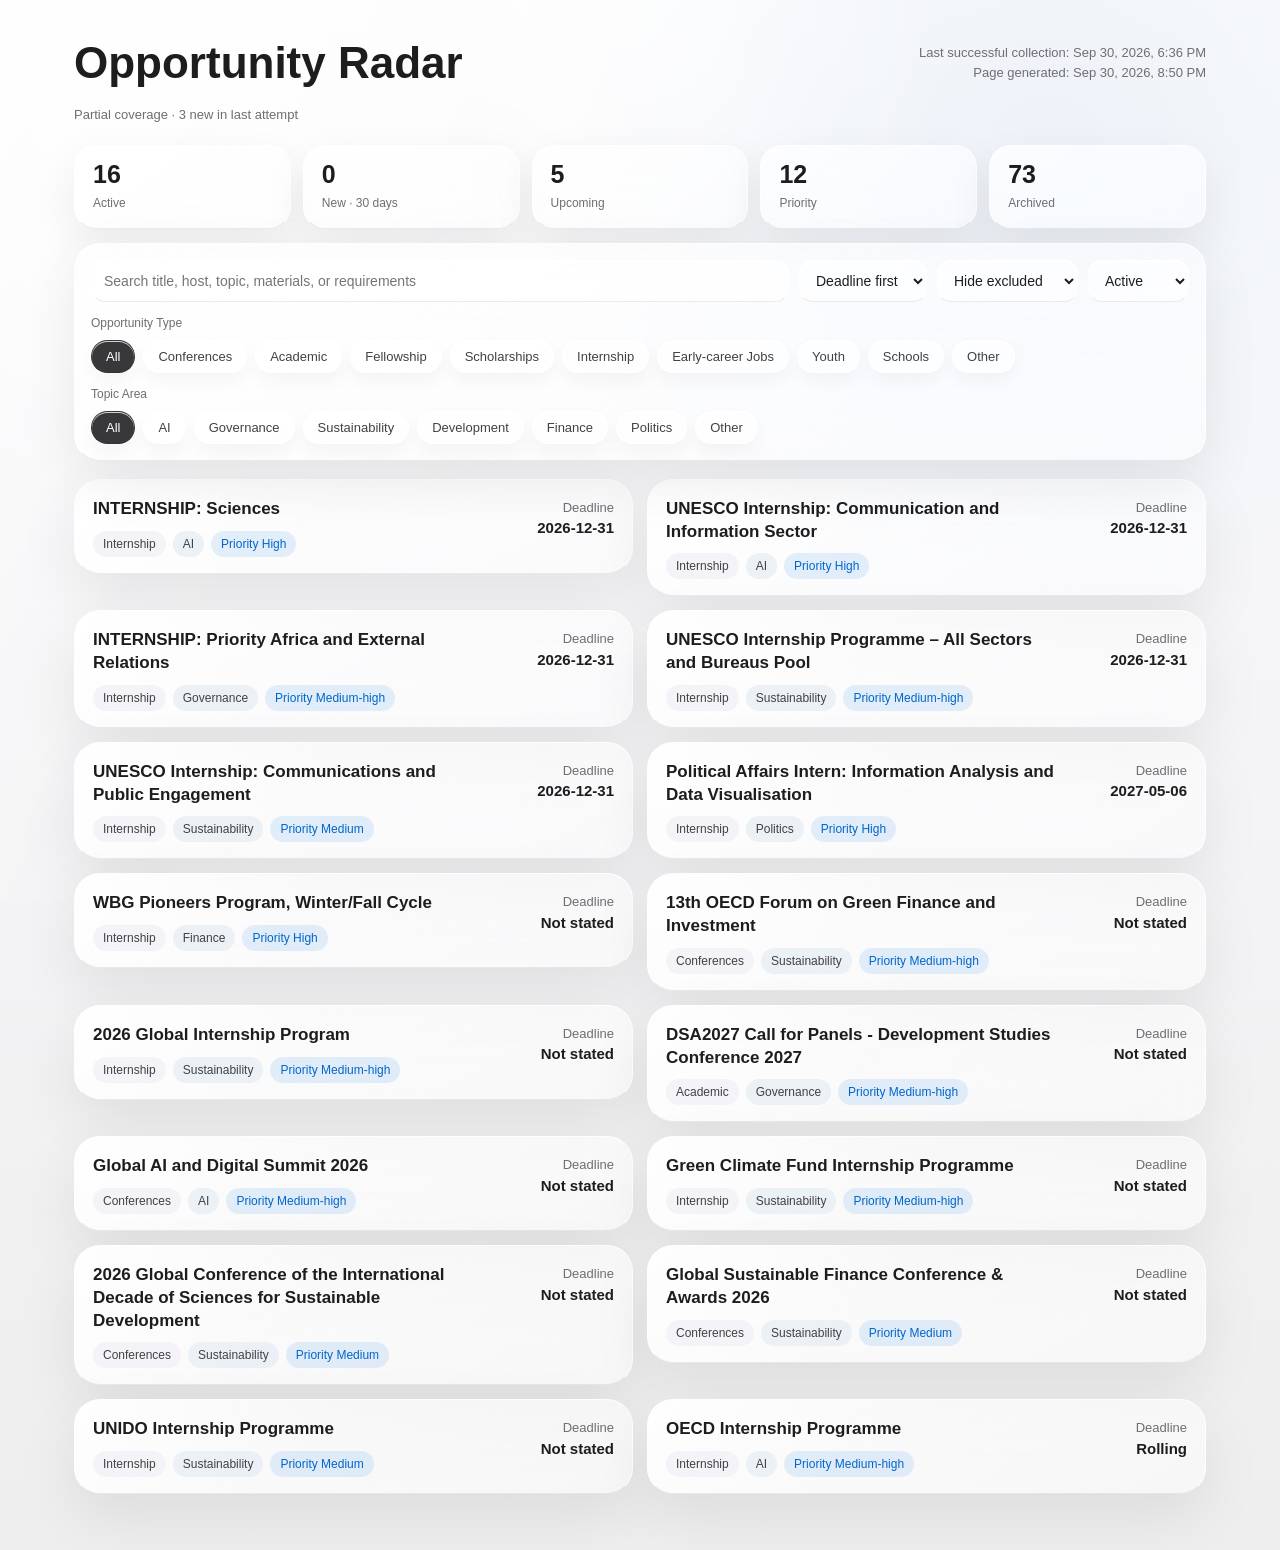
==== commit 560b9b01: "chore: update opportunity radar" ====
--- a/docs/index.html
+++ b/docs/index.html
@@ -54,9 +54,7 @@
     h1 { margin: 0; font-size: 44px; letter-spacing: 0; line-height: 1.12; font-weight: 720; }
     .meta { color: var(--muted); font-size: 13px; text-align: right; }
     .collection-health { margin: 10px 0 18px; color: var(--muted); font-size: 13px; overflow-wrap: anywhere; }
-    .collection-health summary { cursor: pointer; color: var(--text); padding: 8px 0; }
-    .collection-health li { margin: 7px 0; }
-    .collection-health a, .eligibility a { color: var(--accent); }
+    .eligibility a { color: var(--accent); }
     .eligibility { padding-top: 18px; }
     .eligibility h2 { font-size: 16px; margin: 0 0 10px; }
     .eligibility ul, .field ul { margin: 5px 0; padding-left: 20px; }
@@ -178,10 +176,10 @@
       <div>
         <h1>Opportunity Radar</h1>
       </div>
-      <div class="meta">Last successful collection: <time data-date="2026-09-30T18:36:37.564211+00:00">2026-09-30T18:36:37.564211+00:00</time><br>Page generated: <time data-date="2026-09-30T19:27:52.725067+00:00">2026-10-01 03:27</time></div>
+      <div class="meta">Last successful collection: <time data-date="2026-09-30T18:36:37.564211+00:00">2026-09-30T18:36:37.564211+00:00</time><br>Page generated: <time data-date="2026-09-30T20:50:15.402054+00:00">2026-10-01 04:50</time></div>
     </header>
 
-    <details class="collection-health"><summary>Partial coverage · 3 new in last attempt</summary><ul><li><a href="https://e3g.bamboohr.com/careers" target="_blank" rel="noreferrer">E3G</a>: partial</li><li><a href="https://odi.org/en/careers/" target="_blank" rel="noreferrer">ODI Global</a>: failed · HTTPError: HTTP Error 403: Forbidden</li><li><a href="https://www.sei.org/about-sei/work-at-sei/" target="_blank" rel="noreferrer">Stockholm Environment Institute</a>: failed · HTTPError: HTTP Error 403: Forbidden</li><li><a href="https://www.cgdev.org/page/jobs" target="_blank" rel="noreferrer">Center for Global Development</a>: failed · HTTPError: HTTP Error 403: Forbidden</li><li><a href="https://www.iges.or.jp/en/about/employment" target="_blank" rel="noreferrer">IGES</a>: failed · ValueError: Could not verify robots.txt: HTTPError</li><li><a href="https://www.oecd.org/en/about/careers/internships.html" target="_blank" rel="noreferrer">OECD</a>: failed · HTTPError: HTTP Error 403: Forbidden</li><li><a href="https://www.greenclimate.fund/about/careers" target="_blank" rel="noreferrer">Green Climate Fund</a>: failed · Record validation: Unsupported eligibility evidence: student_graduation</li><li><a href="https://www.adb.org/work-with-us/careers/internship-program" target="_blank" rel="noreferrer">Asian Development Bank</a>: failed · Record validation: Deadline lacks matching source evidence</li><li><a href="https://www.eib.org/en/about/careers/categories/traineeships/index.htm" target="_blank" rel="noreferrer">European Investment Bank</a>: failed · Detail fetch failed: ValueError: Could not verify robots.txt: HTTPError</li><li><a href="https://www.imf.org/en/About/Recruitment" target="_blank" rel="noreferrer">IMF</a>: failed · HTTPError: HTTP Error 403: Forbidden</li><li><a href="https://www.chathamhouse.org/about-us/careers" target="_blank" rel="noreferrer">Chatham House</a>: failed · HTTPError: HTTP Error 403: Forbidden</li><li><a href="https://www.brookings.edu/careers/" target="_blank" rel="noreferrer">Brookings</a>: partial</li><li><a href="https://ecpr.eu/Events" target="_blank" rel="noreferrer">ECPR</a>: failed · HTTPError: HTTP Error 403: Forbidden</li><li><a href="https://eisa-net.org/" target="_blank" rel="noreferrer">European International Studies Association</a>: partial · Record validation: Unsupported minimum experience</li><li><a href="https://www.ipsa.org/na/news/all" target="_blank" rel="noreferrer">International Political Science Association</a>: partial · Extraction failed: ValueError: Model did not decide every fetched page exactly once</li><li><a href="https://www.ippapublicpolicy.org/" target="_blank" rel="noreferrer">International Public Policy Association</a>: partial · Extraction failed: ValueError: Model did not decide every fetched page exactly once</li><li><a href="https://www.asianstudies.org/conferences/" target="_blank" rel="noreferrer">Association for Asian Studies</a>: failed · HTTPError: HTTP Error 403: Forbidden</li><li><a href="https://networks.h-net.org/h-announce" target="_blank" rel="noreferrer">H-Net announcements</a>: failed · ValueError: Could not verify robots.txt: HTTPError</li><li><a href="https://www.imf.org/en/About/Annual-Meetings" target="_blank" rel="noreferrer">IMF / World Bank meetings</a>: failed · HTTPError: HTTP Error 403: Forbidden</li><li><a href="https://www.cicir.ac.cn/" target="_blank" rel="noreferrer">China Institutes of Contemporary International Relations</a>: failed · ValueError: Could not verify robots.txt: URLError</li><li><a href="https://www.chathamhouse.org/academy/fellowships" target="_blank" rel="noreferrer">Chatham House Academy fellowships</a>: failed · HTTPError: HTTP Error 403: Forbidden</li><li><a href="https://www.fordfoundation.org/about/people/careers/" target="_blank" rel="noreferrer">Ford Foundation opportunities</a>: partial · No opportunity links or explicit empty-state evidence; needs source adapter review</li><li><a href="https://www.rockefellerfoundation.org/careers/" target="_blank" rel="noreferrer">Rockefeller Foundation</a>: partial · No opportunity links or explicit empty-state evidence; needs source adapter review</li><li><a href="https://www.wri.org/careers/jobs" target="_blank" rel="noreferrer">World Resources Institute</a>: partial · Record validation: Job duties lack source evidence</li><li><a href="https://www.iisd.org/about/careers" target="_blank" rel="noreferrer">IISD</a>: partial · HTTPError: HTTP Error 403: Forbidden</li><li><a href="https://www.climatepolicyinitiative.org/careers/" target="_blank" rel="noreferrer">Climate Policy Initiative</a>: partial</li><li><a href="https://www.aiib.org/en/opportunities/career/index.html" target="_blank" rel="noreferrer">Asian Infrastructure Investment Bank</a>: failed · Extraction failed: ValueError: Model did not decide every fetched page exactly once</li><li><a href="https://www.worldbank.org/en/about/careers" target="_blank" rel="noreferrer">World Bank</a>: partial · No opportunity links or explicit empty-state evidence; needs source adapter review</li><li><a href="https://www.isanet.org/Conferences" target="_blank" rel="noreferrer">International Studies Association</a>: partial</li><li><a href="https://www.earthsystemgovernance.org/events/" target="_blank" rel="noreferrer">Earth System Governance</a>: partial</li><li><a href="https://www.devstud.org.uk/conferences/" target="_blank" rel="noreferrer">Development Studies Association</a>: partial</li><li><a href="https://www.worldbank.org/en/events" target="_blank" rel="noreferrer">World Bank events</a>: partial · No opportunity links or explicit empty-state evidence; needs source adapter review</li><li><a href="https://www.siis.org.cn/" target="_blank" rel="noreferrer">Shanghai Institutes for International Studies</a>: partial · No opportunity links or explicit empty-state evidence; needs source adapter review</li><li><a href="https://summeruniversity.ceu.edu/courses" target="_blank" rel="noreferrer">CEU Summer University</a>: partial · No opportunity links or explicit empty-state evidence; needs source adapter review</li><li><a href="https://unfccc.int/calendar" target="_blank" rel="noreferrer">UNFCCC public events</a>: partial · No opportunity links or explicit empty-state evidence; needs source adapter review</li><li>Record validation: Unsupported minimum experience</li><li>Record validation: Unsupported eligibility evidence: student_graduation</li><li>Record validation: Deadline lacks matching source evidence</li><li>Record validation: Job duties lack source evidence</li><li>Extraction failed: ValueError: Model did not decide every fetched page exactly once</li></ul></details>
+    <p class="collection-health" role="status">Partial coverage · 3 new in last attempt</p>
 
     <section class="stats" id="stats"></section>
 
@@ -205,7 +203,7 @@
       </div>
       <div class="filter-section">
         <div class="filter-label">Opportunity Type</div>
-        <div class="filters" id="typeFilters"><button class="filter-button" data-filter-type="全部">All</button><button class="filter-button" data-filter-type="会议">Conferences</button><button class="filter-button" data-filter-type="学术论坛/CFP">Academic</button><button class="filter-button" data-filter-type="Fellowship">Fellowship</button><button class="filter-button" data-filter-type="Internship">Internship</button><button class="filter-button" data-filter-type="Early-career Jobs">Early-career Jobs</button><button class="filter-button" data-filter-type="青年项目">Youth</button><button class="filter-button" data-filter-type="Policy/Summer School">Schools</button><button class="filter-button" data-filter-type="其他">Other</button></div>
+        <div class="filters" id="typeFilters"><button class="filter-button" data-filter-type="全部">All</button><button class="filter-button" data-filter-type="会议">Conferences</button><button class="filter-button" data-filter-type="学术论坛/CFP">Academic</button><button class="filter-button" data-filter-type="Fellowship">Fellowship</button><button class="filter-button" data-filter-type="Scholarships">Scholarships</button><button class="filter-button" data-filter-type="Internship">Internship</button><button class="filter-button" data-filter-type="Early-career Jobs">Early-career Jobs</button><button class="filter-button" data-filter-type="青年项目">Youth</button><button class="filter-button" data-filter-type="Policy/Summer School">Schools</button><button class="filter-button" data-filter-type="其他">Other</button></div>
       </div>
       <div class="filter-section">
         <div class="filter-label">Topic Area</div>
@@ -219,9 +217,9 @@
   </div>
 
   <script>
-    const opportunities = [{"机会名称": "ODI Fellowship Scheme 2026-28", "机会类型": "fellowship", "机会类型分组": "Fellowship", "主办方": "ODI Global", "议题标签": "development policy; government placement; economics; statistics; development finance; climate finance", "主题分区": "可持续发展/气候", "相关度": "高", "截止日期": "2026-03-31", "会议日期": "2026-2028 cohort", "地点/线上": "Government placements in partner countries", "原网页链接": "https://odi.org/en/fellowship-scheme", "申请/投稿链接": "https://odi.org/en/fellowship-scheme", "参加条件": "Aimed at young development professionals with a Master's degree or PhD in economics, statistics, or a related field; all nationalities are encouraged.", "费用": "No application fee identified; fellowship employment and support terms need checking for the next cohort.", "是否有资助": "Yes", "资助说明链接": "https://odi.org/en/fellowship-scheme", "需要准备的材料": "Application materials for the next cohort need checking; likely CV, academic background, and written responses.", "岗位类型": "", "岗位职能": "Development finance", "排除原因": "", "行动优先级": "中", "状态": "已错过", "备注": "The 2026-28 cohort is closed, but this is a high-value neutral development policy fellowship to monitor for the next cycle.", "发现日期": "2026-07-10", "最近核查日期": "2026-07-10", "链接指纹": "3bba5592c9c1ac84", "资格条件JSON": "", "经验门槛": "", "发布批次": "", "发现链接": "", "来源ID": "", "内容哈希": ""}, {"机会名称": "Call for Papers for the 2026 Annual Congress of the Asian Association of Environmental and Resource Economics", "机会类型": "CFP", "机会类型分组": "学术论坛/CFP", "主办方": "Asian Association of Environmental and Resource Economics", "议题标签": "environmental economics; resource economics; climate adaptation; economic resilience; Asia", "主题分区": "可持续发展/气候", "相关度": "中", "截止日期": "2026-07-10", "会议日期": "2026-08-20 to 2026-08-21", "地点/线上": "Jakarta, Indonesia", "原网页链接": "https://aaere.org/call-for-papers-for-the-2026-annual-congress-of-aaere", "申请/投稿链接": "https://jakarta2026.aaere.org", "参加条件": "Researchers working on environmental and resource economics topics, especially climate adaptation and economic resiliency in Asia; detailed eligibility needs checking.", "费用": "Needs checking", "是否有资助": "Needs checking", "资助说明链接": "Needs checking", "需要准备的材料": "Full paper or slides and registration materials; exact submission requirements need checking.", "岗位类型": "", "岗位职能": "Policy research", "排除原因": "", "行动优先级": "高", "状态": "值得申请", "备注": "Deadline appears to fall on the monitoring date, so act immediately if the submission or registration portal remains open.", "发现日期": "2026-07-10", "最近核查日期": "2026-07-10", "链接指纹": "c471c079a0cfa1e7", "资格条件JSON": "", "经验门槛": "", "发布批次": "", "发现链接": "", "来源ID": "", "内容哈希": ""}, {"机会名称": "Singapore AI Safety Fellowship", "机会类型": "fellowship", "机会类型分组": "Fellowship", "主办方": "Singapore AI Safety Hub (SASH)", "议题标签": "AI安全;AI治理;国际AI合作;可信AI;研究资助", "主题分区": "AI治理", "相关度": "高", "截止日期": "2026-07-10", "会议日期": "2026-09-21至2026-12-04", "地点/线上": "Singapore", "原网页链接": "https://www.aisafety.sg/programs/singapore-ai-safety-fellowship", "申请/投稿链接": "https://www.aisafety.sg/programs/singapore-ai-safety-fellowship", "参加条件": "面向希望开展能影响现实AI安全实践研究的研究者；具体学历、经验与项目要求待核查", "费用": "待核查", "是否有资助": "是", "资助说明链接": "https://www.aisafety.sg/programs/singapore-ai-safety-fellowship", "需要准备的材料": "申请表及研究相关材料；具体待核查", "岗位类型": "", "岗位职能": "AI或数字治理;政策研究;战略研究", "排除原因": "", "行动优先级": "高", "状态": "值得申请", "备注": "提供每月SGD 5,000 stipend、住宿和旅行支持，并含最高USD 30,000 compute，截止当天需立即行动。", "发现日期": "2026-07-10", "最近核查日期": "2026-07-10", "链接指纹": "0de9ea68b9771de2", "资格条件JSON": "", "经验门槛": "", "发布批次": "", "发现链接": "", "来源ID": "", "内容哈希": ""}, {"机会名称": "UNEP Finance Initiative Internship for APAC Regional Team", "机会类型": "internship", "机会类型分组": "Internship", "主办方": "United Nations Environment Programme (UNEP)", "议题标签": "可持续金融;亚太;气候金融;发展;国际组织", "主题分区": "可持续发展/气候", "相关度": "低", "截止日期": "2026-07-10", "会议日期": "待核查", "地点/线上": "Geneva/Remote", "原网页链接": "https://careers.un.org/jobSearchDescription/279004", "申请/投稿链接": "https://careers.un.org/jobSearchDescription/279004", "参加条件": "UN Secretariat internship 通常要求在读或近期毕业，具体学历、专业和语言要求以岗位页面为准；待核查", "费用": "No Fee；实习薪酬/津贴待核查", "是否有资助": "待核查", "资助说明链接": "待核查", "需要准备的材料": "UN Careers/Inspira 在线申请材料；具体材料待核查", "岗位类型": "Internship", "岗位职能": "可持续发展;发展融资;伙伴关系;政策研究", "排除原因": "", "行动优先级": "高", "状态": "值得申请", "备注": "与亚太可持续金融和国际组织经历直接相关；按用户给定日期为截止当天，需立即确认时区。", "发现日期": "2026-07-10", "最近核查日期": "2026-07-10", "链接指纹": "c04b9f916bbafb69", "资格条件JSON": "", "经验门槛": "", "发布批次": "", "发现链接": "", "来源ID": "", "内容哈希": ""}, {"机会名称": "Programme Management and Outreach Intern", "机会类型": "internship", "机会类型分组": "Internship", "主办方": "United Nations Office at Geneva", "议题标签": "项目管理;传播倡导;多边外交;国际组织;日内瓦", "主题分区": "全球治理/国际组织", "相关度": "低", "截止日期": "2026-07-11", "会议日期": "待核查", "地点/线上": "Geneva, Switzerland", "原网页链接": "https://careers.un.org/jobSearchDescription/279081", "申请/投稿链接": "https://careers.un.org/jobSearchDescription/279081", "参加条件": "UN Secretariat internship 通常要求在读或近期毕业，具体学历、专业和语言要求以岗位页面为准；待核查", "费用": "No Fee；实习薪酬/津贴待核查", "是否有资助": "待核查", "资助说明链接": "待核查", "需要准备的材料": "UN Careers/Inspira 在线申请材料；具体材料待核查", "岗位类型": "Internship", "岗位职能": "项目支持;传播倡导;伙伴关系", "排除原因": "", "行动优先级": "中高", "状态": "值得申请", "备注": "UN Geneva 平台价值高，虽然主题较宽，但对国际组织经历拓展有用。", "发现日期": "2026-07-10", "最近核查日期": "2026-07-10", "链接指纹": "ef9ad69c03ba2691", "资格条件JSON": "", "经验门槛": "", "发布批次": "", "发现链接": "", "来源ID": "", "内容哈希": ""}, {"机会名称": "DC Winter Fellowship 2027", "机会类型": "fellowship", "机会类型分组": "Fellowship", "主办方": "GovAI", "议题标签": "AI governance; AI policy; early career; public policy; research project", "主题分区": "AI治理", "相关度": "高", "截止日期": "2026-07-12", "会议日期": "2027-01-18 to 2027-04-09", "地点/线上": "Washington, DC", "原网页链接": "https://www.governance.ai/post/dc-winter-fellowship-2027", "申请/投稿链接": "https://www.governance.ai/post/dc-winter-fellowship-2027", "参加条件": "Open to early career individuals entering U.S. AI policy and more experienced professionals transitioning from adjacent fields; detailed eligibility needs checking.", "费用": "Needs checking", "是否有资助": "Needs checking", "资助说明链接": "Needs checking", "需要准备的材料": "Needs checking", "岗位类型": "", "岗位职能": "AI or digital governance", "排除原因": "", "行动优先级": "高", "状态": "值得申请", "备注": "Very time sensitive and highly relevant for AI governance, policy research, and early career positioning.", "发现日期": "2026-07-10", "最近核查日期": "2026-07-10", "链接指纹": "c13c8b3ce0343021", "资格条件JSON": "", "经验门槛": "", "发布批次": "", "发现链接": "", "来源ID": "", "内容哈希": ""}, {"机会名称": "UK Winter Fellowship 2027, Applied Track", "机会类型": "fellowship", "机会类型分组": "Fellowship", "主办方": "Centre for the Governance of AI", "议题标签": "AI governance; AI policy; policy engagement; programme management; global governance", "主题分区": "AI治理", "相关度": "高", "截止日期": "2026-07-12", "会议日期": "2027-01-18 to 2027-04-09", "地点/线上": "London, United Kingdom", "原网页链接": "https://www.governance.ai/post/winter-fellowship-2027-applied-track", "申请/投稿链接": "https://www.governance.ai/post/winter-fellowship-2027-applied-track", "参加条件": "Open to a wide range of applicants with experience in communications, policy, advocacy, events, research management, programme management, operations, fundraising or research pivoting.", "费用": "No application fee stated", "是否有资助": "Needs checking", "资助说明链接": "https://www.governance.ai/post/winter-fellowship-2027-applied-track", "需要准备的材料": "Written application; later stages include abstract reasoning assessment, paid remote work test, interview and reference checks", "岗位类型": "", "岗位职能": "AI or digital governance", "排除原因": "", "行动优先级": "高", "状态": "值得申请", "备注": "Very strong AI governance opportunity, especially for applied policy, operations, communications and programme roles.", "发现日期": "2026-07-10", "最近核查日期": "2026-07-10", "链接指纹": "3fa984de39939503", "资格条件JSON": "", "经验门槛": "", "发布批次": "", "发现链接": "", "来源ID": "", "内容哈希": ""}, {"机会名称": "INTERN - ECONOMIC AFFAIRS, Economic Commission for Europe", "机会类型": "internship", "机会类型分组": "Internship", "主办方": "United Nations Economic Commission for Europe / UN Careers", "议题标签": "economic affairs; sustainable development; international organizations; economic governance; policy research", "主题分区": "可持续发展/气候", "相关度": "低", "截止日期": "2026-07-13", "会议日期": "待核查", "地点/线上": "Geneva, Switzerland", "原网页链接": "https://careers.un.org/jobSearchDescription/280166", "申请/投稿链接": "https://careers.un.org/jobSearchDescription/280166", "参加条件": "UN internship 通常要求在读本科高年级/研究生或毕业后短期内；本岗位具体学历、语言和技能要求待核查", "费用": "No Fee；差旅、签证、住宿及生活成本待核查", "是否有资助": "待核查", "资助说明链接": "待核查", "需要准备的材料": "UN Careers 个人档案/PHP、教育经历、语言与技能信息等；是否需 cover letter 待核查", "岗位类型": "Internship", "岗位职能": "政策研究", "排除原因": "", "行动优先级": "高", "状态": "值得申请", "备注": "UN Careers 已单独检索到明确 internship，经济事务方向与发展、国际经济治理和多边机构研究高度相关。", "发现日期": "2026-07-10", "最近核查日期": "2026-07-10", "链接指纹": "9e9328bdc9bb0765", "资格条件JSON": "", "经验门槛": "", "发布批次": "", "发现链接": "", "来源ID": "", "内容哈希": ""}, {"机会名称": "UN Policy Pulse Intern", "机会类型": "internship", "机会类型分组": "Internship", "主办方": "United Nations Department of Global Communications / UN Careers", "议题标签": "public information; communications; UN policy; global governance; multilateral cooperation", "主题分区": "国际关系/政治学", "相关度": "低", "截止日期": "2026-07-13", "会议日期": "待核查", "地点/线上": "Work Location listed as Vienna；Duty Station listed as New York，需核查", "原网页链接": "https://careers.un.org/jobSearchDescription/279912", "申请/投稿链接": "https://careers.un.org/jobSearchDescription/279912", "参加条件": "UN internship 通常要求在读本科高年级/研究生或毕业后短期内；本岗位具体学历、语言和传播/政策写作要求待核查", "费用": "No Fee；差旅、签证、住宿及生活成本待核查", "是否有资助": "待核查", "资助说明链接": "待核查", "需要准备的材料": "UN Careers 个人档案/PHP、教育经历、语言与技能信息等；是否需 writing sample 待核查", "岗位类型": "Internship", "岗位职能": "传播倡导", "排除原因": "", "行动优先级": "高", "状态": "值得申请", "备注": "公共信息与政策传播岗位，可用于积累联合国政策议题、全球治理传播和多边叙事经验。", "发现日期": "2026-07-10", "最近核查日期": "2026-07-10", "链接指纹": "de7dce8c68937595", "资格条件JSON": "", "经验门槛": "", "发布批次": "", "发现链接": "", "来源ID": "", "内容哈希": ""}, {"机会名称": "UNDP Tokyo Public Affairs Intern", "机会类型": "internship", "机会类型分组": "Internship", "主办方": "UNDP Representation Office in Tokyo", "议题标签": "UNDP; public affairs; communications; partnerships; youth engagement; SDGs; development", "主题分区": "发展/不平等", "相关度": "低", "截止日期": "2026-07-13", "会议日期": "待核查", "地点/线上": "Tokyo，页面说明可根据事先协商偶尔远程", "原网页链接": "https://www.undp.org/sites/g/files/zskgke326/files/2026-06/tor-pa-intern-202606.pdf", "申请/投稿链接": "mailto:undptokyo.hr@undp.org", "参加条件": "研究生在读、本科最后一年在读，或毕业一年内；日语熟练；英语书面和口语优秀；专业经历为加分项", "费用": "无申请费；除UNDP实习津贴外，其他相关费用由实习生或资助方承担", "是否有资助": "是", "资助说明链接": "https://www.undp.org/sites/g/files/zskgke326/files/2026-06/tor-pa-intern-202606.pdf", "需要准备的材料": "UNDP Internship application form；英文和日文简历；英文和日文cover letter", "岗位类型": "Internship", "岗位职能": "传播倡导/伙伴关系/项目支持", "排除原因": "岗位职能偏强专业壁垒：hr", "行动优先级": "高", "状态": "值得申请", "备注": "公共传播、私营部门伙伴关系、青年参与和发展议题结合紧密，截止很近。", "发现日期": "2026-07-10", "最近核查日期": "2026-07-10", "链接指纹": "e5cebac7f408f29e", "资格条件JSON": "", "经验门槛": "", "发布批次": "", "发现链接": "", "来源ID": "", "内容哈希": ""}, {"机会名称": "Communications Intern, Corruption and Financial Crime Branch", "机会类型": "internship", "机会类型分组": "Internship", "主办方": "United Nations Office on Drugs and Crime", "议题标签": "UN system; anti corruption; financial crime; governance; communications", "主题分区": "可持续发展/气候", "相关度": "低", "截止日期": "2026-07-13", "会议日期": "Needs checking", "地点/线上": "Vienna, Austria", "原网页链接": "https://careers.un.org/jobSearchDescription/280116", "申请/投稿链接": "https://careers.un.org/jobSearchDescription/280116", "参加条件": "Eligibility needs checking inside UN Careers; likely student or recent graduate eligibility applies.", "费用": "No application fee indicated; remuneration needs checking.", "是否有资助": "Needs checking", "资助说明链接": "Needs checking", "需要准备的材料": "UN Careers profile, CV or personal history information, cover letter, and education information; exact materials need checking.", "岗位类型": "Internship", "岗位职能": "Communications", "排除原因": "", "行动优先级": "中高", "状态": "值得申请", "备注": "Relevant to governance and financial integrity, but the crime prevention framing makes it less central than development or climate policy roles.", "发现日期": "2026-07-10", "最近核查日期": "2026-07-10", "链接指纹": "ba333d23ac3cf1f1", "资格条件JSON": "", "经验门槛": "", "发布批次": "", "发现链接": "", "来源ID": "", "内容哈希": ""}, {"机会名称": "Richard P. Nathan Public Policy Fellowship", "机会类型": "fellowship", "机会类型分组": "Fellowship", "主办方": "Rockefeller Institute of Government", "议题标签": "public policy; climate and environment; fiscal policy; social policy; governance", "主题分区": "可持续发展/气候", "相关度": "中", "截止日期": "2026-07-13", "会议日期": "September 2026–September 2027", "地点/线上": "Virtual or Albany, New York, United States", "原网页链接": "https://rockinst.org/news/article/call-for-applications-richard-p-nathan-public-policy-fellowship-at-the-rockefeller-institute-of-government", "申请/投稿链接": "https://rockinst.org/news/article/call-for-applications-richard-p-nathan-public-policy-fellowship-at-the-rockefeller-institute-of-government", "参加条件": "Professionals in higher education, researchers, practitioners, and retirees with policy research or outreach interests.", "费用": "No application fee stated", "是否有资助": "Yes", "资助说明链接": "https://rockinst.org/news/article/call-for-applications-richard-p-nathan-public-policy-fellowship-at-the-rockefeller-institute-of-government", "需要准备的材料": "Current CV or resume; research or policy outreach description up to 500 words; professional and topical interest statement up to 500 words; at least two professional references; optional writing sample.", "岗位类型": "", "岗位职能": "Policy research", "排除原因": "", "行动优先级": "中", "状态": "新发现", "备注": "Good public policy writing opportunity with climate, fiscal, and governance angles, but it is unpaid and US state-policy oriented.", "发现日期": "2026-07-10", "最近核查日期": "2026-07-10", "链接指纹": "58793e222148c7ee", "资格条件JSON": "", "经验门槛": "", "发布批次": "", "发现链接": "", "来源ID": "", "内容哈希": ""}, {"机会名称": "Sustainable Urban Mobility Intern", "机会类型": "internship", "机会类型分组": "Internship", "主办方": "United Nations Human Settlements Programme", "议题标签": "sustainable cities; urban mobility; sustainable development; climate; UN-Habitat", "主题分区": "可持续发展/气候", "相关度": "低", "截止日期": "2026-07-13", "会议日期": "Needs checking", "地点/线上": "Nairobi, Kenya; in person", "原网页链接": "https://careers.un.org/jobSearchDescription/279898?language=en", "申请/投稿链接": "https://careers.un.org/jobSearchDescription/279898?language=en", "参加条件": "Eligibility details should be verified in UN Careers; internship category I-1.", "费用": "No application fee stated by UN Careers", "是否有资助": "Needs checking", "资助说明链接": "Needs checking", "需要准备的材料": "UN Careers application profile and role-specific materials; exact documents need checking", "岗位类型": "Internship", "岗位职能": "Sustainable development", "排除原因": "Urban mobility may require specialized urban planning or transport knowledge; apply only if sustainable cities and transport policy fit the profile.", "行动优先级": "中", "状态": "待核查", "备注": "Relevant to sustainable development, but less central than global governance or climate finance opportunities.", "发现日期": "2026-07-10", "最近核查日期": "2026-07-10", "链接指纹": "155233f8e00dac87", "资格条件JSON": "", "经验门槛": "", "发布批次": "", "发现链接": "", "来源ID": "", "内容哈希": ""}, {"机会名称": "Intern – Climate, Economics and Finance", "机会类型": "internship", "机会类型分组": "Internship", "主办方": "World Resources Institute India", "议题标签": "climate economics; climate finance; low-carbon transition; sustainability; policy research", "主题分区": "可持续发展/气候", "相关度": "低", "截止日期": "2026-07-14", "会议日期": "待核查", "地点/线上": "Bangalore, India；hybrid / office flex", "原网页链接": "https://www.wri.org/careers/jobs/intern-climate-economics-and-finance-2026-jr100352", "申请/投稿链接": "https://www.wri.org/careers/jobs/intern-climate-economics-and-finance-2026-jr100352", "参加条件": "正在攻读气候变化、可持续、公共政策、发展研究或相关方向硕士学位；0-1年相关工作/实习经验；其他资格待核查", "费用": "待核查", "是否有资助": "待核查", "资助说明链接": "待核查", "需要准备的材料": "简历；可能有 writing test；cover letter 或其他材料待核查", "岗位类型": "Internship", "岗位职能": "气候", "排除原因": "", "行动优先级": "高", "状态": "值得申请", "备注": "WRI 的 Climate, Economics and Finance 项目与气候融资、低碳转型和发展政策高度吻合，且截止临近。", "发现日期": "2026-07-10", "最近核查日期": "2026-07-10", "链接指纹": "3eca38673e554f99", "资格条件JSON": "", "经验门槛": "", "发布批次": "", "发现链接": "", "来源ID": "", "内容哈希": ""}, {"机会名称": "Research Intern: Cyber and New Technologies", "机会类型": "internship", "机会类型分组": "Internship", "主办方": "United Nations Interregional Crime and Justice Research Institute", "议题标签": "AI governance; digital governance; cyber policy; emerging technologies; global governance", "主题分区": "AI治理", "相关度": "高", "截止日期": "2026-07-14", "会议日期": "Needs checking", "地点/线上": "Remote full time; duty station Turin", "原网页链接": "https://careers.un.org/jobSearchDescription/280439", "申请/投稿链接": "https://careers.un.org/jobSearchDescription/280439", "参加条件": "Eligibility details should be verified in UN Careers; internship category I-1.", "费用": "No application fee stated by UN Careers", "是否有资助": "Needs checking", "资助说明链接": "Needs checking", "需要准备的材料": "UN Careers application profile and role-specific materials; exact documents need checking", "岗位类型": "Internship", "岗位职能": "AI or digital governance", "排除原因": "", "行动优先级": "高", "状态": "值得申请", "备注": "Strong fit for AI governance and emerging technology policy with a UN research institute, but the deadline is very close.", "发现日期": "2026-07-10", "最近核查日期": "2026-07-10", "链接指纹": "f7f5d821b1f09c1c", "资格条件JSON": "", "经验门槛": "", "发布批次": "", "发现链接": "", "来源ID": "", "内容哈希": ""}, {"机会名称": "UNEP Finance Initiative Risk Center Internship - Support for Sustainability Risk Programming", "机会类型": "internship", "机会类型分组": "Internship", "主办方": "United Nations Environment Programme (UNEP)", "议题标签": "可持续金融;气候金融;风险治理;ESG;国际组织", "主题分区": "可持续发展/气候", "相关度": "低", "截止日期": "2026-07-14", "会议日期": "待核查", "地点/线上": "Geneva/Remote", "原网页链接": "https://careers.un.org/jobSearchDescription/280026?language=en", "申请/投稿链接": "https://careers.un.org/jobSearchDescription/280026?language=en", "参加条件": "UN Secretariat internship 通常要求在读或近期毕业，具体学历、专业和语言要求以岗位页面为准；待核查", "费用": "No Fee；实习薪酬/津贴待核查", "是否有资助": "待核查", "资助说明链接": "待核查", "需要准备的材料": "UN Careers/Inspira 在线申请材料；具体材料待核查", "岗位类型": "Internship", "岗位职能": "可持续发展;气候;发展融资;政策研究", "排除原因": "", "行动优先级": "高", "状态": "值得申请", "备注": "UNEP FI 与可持续金融和风险治理高度匹配，截止日很近，应优先核查并提交。", "发现日期": "2026-07-10", "最近核查日期": "2026-07-10", "链接指纹": "13aba2ca53c95d6c", "资格条件JSON": "", "经验门槛": "", "发布批次": "", "发现链接": "", "来源ID": "", "内容哈希": ""}, {"机会名称": "Evaluation, Compliance, and Risk Management Intern", "机会类型": "internship", "机会类型分组": "Internship", "主办方": "United Nations Department of Safety and Security", "议题标签": "evaluation; compliance; risk management; UN operations; governance", "主题分区": "国际关系/政治学", "相关度": "低", "截止日期": "2026-07-14", "会议日期": "Needs checking", "地点/线上": "New York, United States; in-person or remote", "原网页链接": "https://careers.un.org/jobSearchDescription/279371", "申请/投稿链接": "https://careers.un.org/jobSearchDescription/279371", "参加条件": "UN internship eligibility; student or recent graduate requirements need checking in the job page.", "费用": "No application fee", "是否有资助": "No", "资助说明链接": "Needs checking", "需要准备的材料": "Online UN Careers application; CV or PHP profile; cover letter or motivation statement may be required; details need checking.", "岗位类型": "Internship", "岗位职能": "Governance", "排除原因": "Security department context may be less aligned with development policy; apply only if duties are evaluation and governance-focused.", "行动优先级": "中", "状态": "新发现", "备注": "Potentially valuable for monitoring, evaluation, compliance, and institutional governance skills inside the UN system.", "发现日期": "2026-07-10", "最近核查日期": "2026-07-10", "链接指纹": "138b9f429fd52f33", "资格条件JSON": "", "经验门槛": "", "发布批次": "", "发现链接": "", "来源ID": "", "内容哈希": ""}, {"机会名称": "AGI Governance Fellowship", "机会类型": "fellowship", "机会类型分组": "Fellowship", "主办方": "Johns Hopkins University School of Government and Policy", "议题标签": "AGI治理;AI政策;民主治理;制度设计;前沿AI", "主题分区": "AI治理", "相关度": "高", "截止日期": "2026-07-15", "会议日期": "2026-09-08至2026-09-25", "地点/线上": "Washington, DC；in-person only", "原网页链接": "https://sogp.jh.edu/agi-governance-fellowship", "申请/投稿链接": "https://sogp.jh.edu/agi-governance-fellowship", "参加条件": "须有相关领域研究生学位或等同实践经验；early career，通常为本科毕业8年内；已具备AI治理或前沿AI系统技术理解基础", "费用": "项目资助旅行、住宿和餐食/incidentals；其他费用待核查", "是否有资助": "是", "资助说明链接": "https://sogp.jh.edu/agi-governance-fellowship", "需要准备的材料": "在线申请材料；具体待核查", "岗位类型": "", "岗位职能": "AI或数字治理;政策研究;战略研究", "排除原因": "", "行动优先级": "高", "状态": "值得申请", "备注": "面向已具备AI治理基础的early-career研究者/实践者，资助覆盖较清晰，适合高强度政策训练。", "发现日期": "2026-07-10", "最近核查日期": "2026-07-10", "链接指纹": "5e7012131b3a4b4f", "资格条件JSON": "", "经验门槛": "", "发布批次": "", "发现链接": "", "来源ID": "", "内容哈希": ""}, {"机会名称": "Gender Inclusive Climate Finance Internship", "机会类型": "internship", "机会类型分组": "Internship", "主办方": "Stockholm Environment Institute Asia", "议题标签": "climate finance; gender; social inclusion; adaptation finance; Asia-Pacific; development", "主题分区": "可持续发展/气候", "相关度": "高", "截止日期": "2026-07-15", "会议日期": "2026-09-01 to 2027-02-28", "地点/线上": "Bangkok, Thailand", "原网页链接": "https://www.sei.org/people/jobs/genjust-intern-asia", "申请/投稿链接": "https://www.sei.org/people/jobs/genjust-intern-asia", "参加条件": "Master's student or recent master's graduate in gender studies, public policy, development or a related field; English fluency required.", "费用": "No application fee stated", "是否有资助": "Yes", "资助说明链接": "https://www.sei.org/people/jobs/genjust-intern-asia", "需要准备的材料": "Short cover letter, CV, and one reference contact", "岗位类型": "Internship", "岗位职能": "Climate", "排除原因": "", "行动优先级": "高", "状态": "值得申请", "备注": "Excellent NGO policy-research fit for inclusive climate adaptation finance and development policy in Asia-Pacific.", "发现日期": "2026-07-10", "最近核查日期": "2026-07-10", "链接指纹": "2d004f22df1e28d5", "资格条件JSON": "", "经验门槛": "", "发布批次": "", "发现链接": "", "来源ID": "", "内容哈希": ""}, {"机会名称": "ICEGOV 2026 Scholarship Application", "机会类型": "学术年会", "机会类型分组": "学术论坛/CFP", "主办方": "United Nations University Operating Unit on Policy-Driven Electronic Governance (UNU-EGOV) 与 Prince Sultan University", "议题标签": "电子治理;数字政府;数字治理;社会包容;可持续发展", "主题分区": "AI治理", "相关度": "高", "截止日期": "2026-07-15", "会议日期": "2026-09-28至2026-10-01", "地点/线上": "Riyadh, Saudi Arabia", "原网页链接": "https://www.icegov.org/2026", "申请/投稿链接": "https://www.icegov.org/2026", "参加条件": "Scholarship具体申请条件待核查；会议面向电子治理/数字治理领域研究者、政府、国际组织、民间社会与产业界", "费用": "参会注册费和奖学金覆盖范围待核查", "是否有资助": "是", "资助说明链接": "https://www.icegov.org/2026", "需要准备的材料": "Scholarship申请材料待核查；如已投稿/录用论文需准备论文和作者注册材料", "岗位类型": "", "岗位职能": "AI或数字治理;政策研究;治理", "排除原因": "", "行动优先级": "高", "状态": "值得申请", "备注": "UNU-EGOV主导的数字治理会议，奖学金申请7月15日截止，适合数字政府/AI治理方向。", "发现日期": "2026-07-10", "最近核查日期": "2026-07-10", "链接指纹": "0fb7b168583fef6c", "资格条件JSON": "", "经验门槛": "", "发布批次": "", "发现链接": "", "来源ID": "", "内容哈希": ""}, {"机会名称": "Intern, Green Financial Systems and Green Economy Transition", "机会类型": "internship", "机会类型分组": "Internship", "主办方": "European Bank for Reconstruction and Development", "议题标签": "green finance; climate finance; policy dialogue; sustainable investment; multilateral development banks", "主题分区": "可持续发展/气候", "相关度": "高", "截止日期": "2026-07-15", "会议日期": "12 months", "地点/线上": "London, United Kingdom", "原网页链接": "https://jobs.ebrd.com/job/London-Intern/1412767333", "申请/投稿链接": "https://jobs.ebrd.com/job/London-Intern/1412767333", "参加条件": "Degree preferred in a technical discipline, economics, or a combination of commercial and technical skills; knowledge of green finance, climate policy, and financial institutions is relevant.", "费用": "No application fee; compensation details need checking.", "是否有资助": "Yes", "资助说明链接": "https://jobs.ebrd.com/job/London-Intern/1412767333", "需要准备的材料": "Online application, CV, and role-specific screening materials; cover letter needs checking.", "岗位类型": "Internship", "岗位职能": "Climate", "排除原因": "", "行动优先级": "高", "状态": "值得申请", "备注": "Excellent MDB internship for climate finance, green economy transition, policy dialogue, and financial-sector sustainability.", "发现日期": "2026-07-10", "最近核查日期": "2026-07-10", "链接指纹": "b9cea711ae05de51", "资格条件JSON": "", "经验门槛": "", "发布批次": "", "发现链接": "", "来源ID": "", "内容哈希": ""}, {"机会名称": "Political Affairs Intern: Policy Planning", "机会类型": "internship", "机会类型分组": "Internship", "主办方": "United Nations Department of Peace Operations", "议题标签": "政策规划;多边主义;国际组织;全球治理;和平行动", "主题分区": "国际关系/政治学", "相关度": "低", "截止日期": "2026-07-15", "会议日期": "待核查", "地点/线上": "New York, UNHQ", "原网页链接": "https://careers.un.org/jobSearchDescription/279488", "申请/投稿链接": "https://careers.un.org/jobSearchDescription/279488", "参加条件": "UN Secretariat internship 通常要求在读或近期毕业，具体学历、专业和语言要求以岗位页面为准；待核查", "费用": "No Fee；实习薪酬/津贴待核查", "是否有资助": "待核查", "资助说明链接": "待核查", "需要准备的材料": "UN Careers/Inspira 在线申请材料；具体材料待核查", "岗位类型": "Internship", "岗位职能": "政策研究;战略研究;治理", "排除原因": "", "行动优先级": "高", "状态": "值得申请", "备注": "政策规划方向与全球治理、国际组织职业探索高度相关。", "发现日期": "2026-07-10", "最近核查日期": "2026-07-10", "链接指纹": "12657989d1ba601f", "资格条件JSON": "", "经验门槛": "", "发布批次": "", "发现链接": "", "来源ID": "", "内容哈希": ""}, {"机会名称": "2nd Edition International Conference on Governance and Sustainability: Call for Papers", "机会类型": "CFP", "机会类型分组": "学术论坛/CFP", "主办方": "International Conference on Governance and Sustainability", "议题标签": "governance; sustainability; climate change; CSR; technological change; economic change", "主题分区": "可持续发展/气候", "相关度": "低", "截止日期": "2026-07-15", "会议日期": "2026-10-30", "地点/线上": "Hammamet, Tunisia", "原网页链接": "https://eaa-online.org/arc/events/2nd-edition-international-conference-on-governance-and-sustainability-call-for-papers", "申请/投稿链接": "https://eaa-online.org/arc/events/2nd-edition-international-conference-on-governance-and-sustainability-call-for-papers", "参加条件": "Researchers and practitioners working on governance, sustainability, CSR, climate, technological, and economic transformations; detailed eligibility needs checking.", "费用": "Needs checking", "是否有资助": "Needs checking", "资助说明链接": "Needs checking", "需要准备的材料": "Paper or proposal materials need checking in the full call.", "岗位类型": "", "岗位职能": "Policy research", "排除原因": "Higher political sensitivity or China-related risk framing: ned", "行动优先级": "中高", "状态": "值得申请", "备注": "Near deadline and thematically aligned with governance, sustainability, climate, and economic transformation.", "发现日期": "2026-07-10", "最近核查日期": "2026-07-10", "链接指纹": "45f0e215524d09bc", "资格条件JSON": "", "经验门槛": "", "发布批次": "", "发现链接": "", "来源ID": "", "内容哈希": ""}, {"机会名称": "Communications Intern, ICCAP Project", "机会类型": "internship", "机会类型分组": "Internship", "主办方": "Stockholm Environment Institute Asia", "议题标签": "climate finance; inclusive climate finance; Asia-Pacific; communications; sustainability", "主题分区": "可持续发展/气候", "相关度": "高", "截止日期": "2026-07-15", "会议日期": "2026-08 to 2027-01", "地点/线上": "Bangkok, Thailand", "原网页链接": "https://www.sei.org/people/jobs/communications-intern-asia", "申请/投稿链接": "https://www.sei.org/people/jobs/communications-intern-asia", "参加条件": "Recent graduate within the past year or master's student in communications, media, digital marketing, visual communications or similar fields; excellent English required.", "费用": "Paid internship; relocation and insurance details need checking.", "是否有资助": "Yes", "资助说明链接": "https://www.sei.org/people/jobs/communications-intern-asia", "需要准备的材料": "Short cover letter, CV, one reference, insurance information, and expected travel timing for Bangkok.", "岗位类型": "Internship", "岗位职能": "Communications", "排除原因": "", "行动优先级": "中高", "状态": "值得申请", "备注": "Strong climate-finance communications role linked to inclusive climate finance for vulnerable communities in Asia-Pacific.", "发现日期": "2026-07-10", "最近核查日期": "2026-07-10", "链接指纹": "f3ac2235157e6f3b", "资格条件JSON": "", "经验门槛": "", "发布批次": "", "发现链接": "", "来源ID": "", "内容哈希": ""}, {"机会名称": "Energy Policy Internship", "机会类型": "internship", "机会类型分组": "Internship", "主办方": "Stockholm Environment Institute Asia", "议题标签": "energy transition; climate policy; just transition; stakeholder engagement; Southeast Asia", "主题分区": "可持续发展/气候", "相关度": "高", "截止日期": "2026-07-15", "会议日期": "2026-08 to 2027-01", "地点/线上": "Bangkok, Thailand", "原网页链接": "https://www.sei.org/people/jobs/energy-policy-intern-asia", "申请/投稿链接": "https://www.sei.org/people/jobs/energy-policy-intern-asia", "参加条件": "Graduate student or recent graduate with background in energy policy, renewable energy, just energy transition or related fields; English required and Thai is an advantage.", "费用": "No application fee stated", "是否有资助": "Yes", "资助说明链接": "https://www.sei.org/people/jobs/energy-policy-intern-asia", "需要准备的材料": "Application materials need checking on the application portal", "岗位类型": "Internship", "岗位职能": "Climate", "排除原因": "", "行动优先级": "中高", "状态": "值得申请", "备注": "Strong fit for climate governance and just energy transition policy, especially for Southeast Asia research interests.", "发现日期": "2026-07-10", "最近核查日期": "2026-07-10", "链接指纹": "991349d26ddbdeb8", "资格条件JSON": "", "经验门槛": "", "发布批次": "", "发现链接": "", "来源ID": "", "内容哈希": ""}, {"机会名称": "Second International Conference on Just Transition and Environmental Justice", "机会类型": "CFP", "机会类型分组": "学术论坛/CFP", "主办方": "Aberystwyth University Department of Law and Criminology", "议题标签": "just transition; environmental justice; climate finance; climate governance; decarbonisation", "主题分区": "可持续发展/气候", "相关度": "中", "截止日期": "2026-07-15", "会议日期": "2026-09-10 to 2026-09-11", "地点/线上": "Aberystwyth University, United Kingdom", "原网页链接": "https://www.aber.ac.uk/en/lac/news/just-transition-and-environmental-justice/call-for-papers", "申请/投稿链接": "https://www.aber.ac.uk/en/lac/news/just-transition-and-environmental-justice/call-for-papers", "参加条件": "Researchers and participants interested in just transition, environmental justice and climate governance.", "费用": "Needs checking", "是否有资助": "Needs checking", "资助说明链接": "Needs checking", "需要准备的材料": "Abstract and author details; exact format needs checking.", "岗位类型": "", "岗位职能": "Policy research", "排除原因": "", "行动优先级": "中高", "状态": "新发现", "备注": "Good climate governance CFP with a near deadline and a strong justice and finance angle.", "发现日期": "2026-07-10", "最近核查日期": "2026-07-10", "链接指纹": "ae560e5f7e7e2f36", "资格条件JSON": "", "经验门槛": "", "发布批次": "", "发现链接": "", "来源ID": "", "内容哈希": ""}, {"机会名称": "2026 Youth Symposium Call for Papers", "机会类型": "CFP", "机会类型分组": "学术论坛/CFP", "主办方": "East Asia Young Scholars Association", "议题标签": "East Asian studies; youth scholars; regional studies; political science; international relations; AI governance", "主题分区": "AI治理", "相关度": "中", "截止日期": "2026-07-15", "会议日期": "Needs checking", "地点/线上": "Needs checking", "原网页链接": "https://eaysa.org", "申请/投稿链接": "https://eaysa.org", "参加条件": "Advanced students, PhD candidates, postdocs, early-career faculty and scholars whose research intersects with East Asian studies.", "费用": "EAYSA states its activities, membership and Anchor publications are free; symposium-specific cost needs checking", "是否有资助": "Needs checking", "资助说明链接": "Needs checking", "需要准备的材料": "Submission materials need checking in the symposium guidelines", "岗位类型": "", "岗位职能": "研究支持", "排除原因": "", "行动优先级": "中", "状态": "待核查", "备注": "Potentially useful early-career East Asian studies venue; verify symposium theme and political sensitivity before submission.", "发现日期": "2026-07-10", "最近核查日期": "2026-07-10", "链接指纹": "69337ca592920d5f", "资格条件JSON": "", "经验门槛": "", "发布批次": "", "发现链接": "", "来源ID": "", "内容哈希": ""}, {"机会名称": "20th Annual Conference on Asian Studies: Denial, Exclusion, Absence", "机会类型": "CFP", "机会类型分组": "学术论坛/CFP", "主办方": "Department of Asian Studies, Palacký University Olomouc", "议题标签": "Asian studies; international relations; political science; sociology; East Asia", "主题分区": "发展/不平等", "相关度": "中", "截止日期": "2026-07-15", "会议日期": "2026-11-20 to 2026-11-21", "地点/线上": "Olomouc, Czech Republic", "原网页链接": "https://acas.upol.cz/call-for-papers", "申请/投稿链接": "https://acas.upol.cz/call-for-papers", "参加条件": "Original research in Asian studies, including international relations, political science, sociology and related humanities or social science fields.", "费用": "Needs checking", "是否有资助": "Needs checking", "资助说明链接": "Needs checking", "需要准备的材料": "Abstract, paper title, author information and relevant proposal details; exact format needs checking.", "岗位类型": "", "岗位职能": "Policy research", "排除原因": "", "行动优先级": "中", "状态": "新发现", "备注": "Relevant for East Asian or Asian governance research, though the theme is broader than development or global governance.", "发现日期": "2026-07-10", "最近核查日期": "2026-07-10", "链接指纹": "1e52529500900b71", "资格条件JSON": "", "经验门槛": "", "发布批次": "", "发现链接": "", "来源ID": "", "内容哈希": ""}, {"机会名称": "21st Interdisciplinary Conference on Intangibles, Sustainability, and Value Creation", "机会类型": "CFP", "机会类型分组": "学术论坛/CFP", "主办方": "University of Gothenburg", "议题标签": "sustainability governance; responsible investment; sustainable finance; reporting; due diligence; accountability", "主题分区": "可持续发展/气候", "相关度": "中", "截止日期": "2026-07-15", "会议日期": "Needs checking", "地点/线上": "Gothenburg, Sweden", "原网页链接": "https://www.gu.se/en/event/21st-interdisciplinary-conference-on-intangibles-sustainability-and-value-creation", "申请/投稿链接": "https://www.gu.se/en/event/21st-interdisciplinary-conference-on-intangibles-sustainability-and-value-creation", "参加条件": "Open to theoretical, empirical, and interdisciplinary contributions from accounting, management, governance, sustainability, and related fields.", "费用": "Early bird registration is SEK 2,300 excluding VAT; regular registration is SEK 3,000 excluding VAT; accommodation is not included.", "是否有资助": "Needs checking", "资助说明链接": "Needs checking", "需要准备的材料": "Extended abstract or full paper.", "岗位类型": "", "岗位职能": "Sustainable development", "排除原因": "", "行动优先级": "中", "状态": "值得申请", "备注": "Relevant if your work connects sustainability governance, disclosure regulation, due diligence, and sustainable finance.", "发现日期": "2026-07-10", "最近核查日期": "2026-07-10", "链接指纹": "c1bb74bc7c0dd039", "资格条件JSON": "", "经验门槛": "", "发布批次": "", "发现链接": "", "来源ID": "", "内容哈希": ""}, {"机会名称": "Call for Paper and Panel Proposals: 80th Annual Conference", "机会类型": "CFP", "机会类型分组": "学术论坛/CFP", "主办方": "New York State Political Science Association", "议题标签": "political science; governance; comparative politics; public policy; international relations", "主题分区": "国际关系/政治学", "相关度": "中", "截止日期": "2026-07-15", "会议日期": "2026-09-26", "地点/线上": "Needs checking", "原网页链接": "https://www.nyspsa.org/80th-annual-conference-information-2026-1/call-for-paper-and-panel-proposals", "申请/投稿链接": "https://www.nyspsa.org/80th-annual-conference-information-2026-1/call-for-paper-and-panel-proposals", "参加条件": "Open to paper and panel proposals in political science; membership and presenter requirements need checking.", "费用": "Needs checking", "是否有资助": "Needs checking", "资助说明链接": "Needs checking", "需要准备的材料": "Paper or panel proposal, title, abstract, author information; exact submission fields need checking.", "岗位类型": "", "岗位职能": "Policy research", "排除原因": "", "行动优先级": "中", "状态": "新发现", "备注": "Useful near-term political science CFP, especially for governance or comparative politics papers.", "发现日期": "2026-07-10", "最近核查日期": "2026-07-10", "链接指纹": "d16a7b4a5149fd01", "资格条件JSON": "", "经验门槛": "", "发布批次": "", "发现链接": "", "来源ID": "", "内容哈希": ""}, {"机会名称": "Green Finance, Technological Innovation & Global Governance International Conference", "机会类型": "学术年会/CFP", "机会类型分组": "学术论坛/CFP", "主办方": "Shanghai University of International Business and Economics School of Finance / FinLAB, Dublin City University", "议题标签": "green finance; technological innovation; global governance; sustainable finance; climate risk; digital finance", "主题分区": "可持续发展/气候", "相关度": "高", "截止日期": "2026-07-15", "会议日期": "2026-08-29至2026-08-30", "地点/线上": "Shanghai, China", "原网页链接": "https://info.business.dcu.ie/2026-finance-conference", "申请/投稿链接": "mailto:finance_conference@suibe.edu.cn", "参加条件": "研究者、博士生、政策制定者和实务界人士；论文投稿截止已过，注册截止仍需核查", "费用": "官网显示doctoral student session和conference无费用；具体参会费用需再核查", "是否有资助": "是", "资助说明链接": "https://info.business.dcu.ie/2026-finance-conference", "需要准备的材料": "论文需title page和anonymous main paper；PDF格式；邮件投稿；若仅注册则材料待核查", "岗位类型": "", "岗位职能": "发展融资/气候/政策研究", "排除原因": "", "行动优先级": "中", "状态": "待核查", "备注": "论文投稿截止已过，但注册和博士生机会信息值得核查，主题与绿色金融和全球治理高度匹配。", "发现日期": "2026-07-10", "最近核查日期": "2026-07-10", "链接指纹": "a84ff3f5a8d7806f", "资格条件JSON": "", "经验门槛": "", "发布批次": "", "发现链接": "", "来源ID": "", "内容哈希": ""}, {"机会名称": "PIU 2026 Policy Fellowship", "机会类型": "policy fellowship", "机会类型分组": "Fellowship", "主办方": "UK Policy Insights Unit / Open Innovation Team", "议题标签": "policy fellowship; AI and emerging technologies; governance; sustainability; global systems; economic development", "主题分区": "AI治理", "相关度": "中", "截止日期": "2026-07-15", "会议日期": "6个月，具体起止时间待核查", "地点/线上": "英国，形式待核查", "原网页链接": "https://www.gov.uk/government/news/applications-now-open-for-oits-2026-policy-fellowship", "申请/投稿链接": "https://www.gov.uk/government/news/applications-now-open-for-oits-2026-policy-fellowship", "参加条件": "面向UK-based civil servants/public officials，SEO-G6或同等职级", "费用": "待核查", "是否有资助": "待核查", "资助说明链接": "待核查", "需要准备的材料": "申请表；具体材料见Q&A pack", "岗位类型": "", "岗位职能": "政策研究/治理/AI或数字治理/战略研究", "排除原因": "", "行动优先级": "中", "状态": "新发现", "备注": "主题含AI、新兴技术、治理、全球系统与经济发展，但资格限制较强。", "发现日期": "2026-07-10", "最近核查日期": "2026-07-10", "链接指纹": "72b593eabacc4461", "资格条件JSON": "", "经验门槛": "", "发布批次": "", "发现链接": "", "来源ID": "", "内容哈希": ""}, {"机会名称": "Communications and Outreach Intern", "机会类型": "internship", "机会类型分组": "Internship", "主办方": "United Nations Environment Programme", "议题标签": "UN system; environment; communications; climate; sustainable development", "主题分区": "可持续发展/气候", "相关度": "高", "截止日期": "2026-07-16", "会议日期": "Needs checking", "地点/线上": "Nairobi, Kenya, in person", "原网页链接": "https://careers.un.org/jobSearchDescription/279623?language=en", "申请/投稿链接": "https://careers.un.org/jobSearchDescription/279623?language=en", "参加条件": "Eligibility needs checking inside UN Careers; likely student or recent graduate eligibility applies.", "费用": "No application fee indicated; remuneration needs checking.", "是否有资助": "Needs checking", "资助说明链接": "Needs checking", "需要准备的材料": "UN Careers profile, CV or personal history information, cover letter, and education information; exact materials need checking.", "岗位类型": "Internship", "岗位职能": "Communications", "排除原因": "", "行动优先级": "高", "状态": "值得申请", "备注": "Strong fit for climate and sustainable development communications within the UN system; verify details inside UN Careers with the Internship filter.", "发现日期": "2026-07-10", "最近核查日期": "2026-07-10", "链接指纹": "99fa53eecb68c86f", "资格条件JSON": "", "经验门槛": "", "发布批次": "", "发现链接": "", "来源ID": "", "内容哈希": ""}, {"机会名称": "Communication Specialist Intern", "机会类型": "internship", "机会类型分组": "Internship", "主办方": "United Nations Office for the Coordination of Humanitarian Affairs / UN Careers", "议题标签": "communications; humanitarian coordination; public information; international organizations; multilateral cooperation", "主题分区": "全球治理/国际组织", "相关度": "低", "截止日期": "2026-07-16", "会议日期": "待核查", "地点/线上": "Kuwait；part-time；in person", "原网页链接": "https://careers.un.org/jobSearchDescription/280158", "申请/投稿链接": "https://careers.un.org/jobSearchDescription/280158", "参加条件": "UN internship 通常要求在读本科高年级/研究生或毕业后短期内；本岗位具体传播、编辑、社媒或语言要求待核查", "费用": "No Fee；差旅、签证、住宿及生活成本待核查", "是否有资助": "待核查", "资助说明链接": "待核查", "需要准备的材料": "UN Careers 个人档案/PHP、教育经历、语言与技能信息等；作品集或 writing sample 是否需要待核查", "岗位类型": "Internship", "岗位职能": "传播倡导", "排除原因": "", "行动优先级": "中", "状态": "新发现", "备注": "虽偏人道协调传播，但仍属于联合国公共信息和国际组织能力建设经验，可作为备选。", "发现日期": "2026-07-10", "最近核查日期": "2026-07-10", "链接指纹": "7e27c50e2d7dc7c1", "资格条件JSON": "", "经验门槛": "", "发布批次": "", "发现链接": "", "来源ID": "", "内容哈希": ""}, {"机会名称": "Environmental Affairs Intern", "机会类型": "internship", "机会类型分组": "Internship", "主办方": "United Nations Environment Programme", "议题标签": "environmental governance; sustainable development; climate; international environmental agreements; UNEP", "主题分区": "可持续发展/气候", "相关度": "高", "截止日期": "2026-07-17", "会议日期": "Needs checking", "地点/线上": "Nairobi, Kenya", "原网页链接": "https://careers.un.org/jobSearchDescription/280400?language=en", "申请/投稿链接": "https://careers.un.org/jobSearchDescription/280400?language=en", "参加条件": "Eligibility needs checking inside UN Careers; the role is listed as Internship, I-1 with expected duration of 3 months.", "费用": "No application fee; UN internships are generally unpaid unless otherwise stated.", "是否有资助": "No", "资助说明链接": "Needs checking", "需要准备的材料": "Completed UN Careers application, Candidate Profile, proof of enrolment or degree certificate, and role-specific responses may be required.", "岗位类型": "Internship", "岗位职能": "Sustainable development", "排除原因": "", "行动优先级": "高", "状态": "值得申请", "备注": "Good UN system internship for environmental governance and sustainable development; verify inside UN Careers with the Internship filter.", "发现日期": "2026-07-10", "最近核查日期": "2026-07-10", "链接指纹": "9b6ea4b0606c64a0", "资格条件JSON": "", "经验门槛": "", "发布批次": "", "发现链接": "", "来源ID": "", "内容哈希": ""}, {"机会名称": "INTERN - ECONOMIC AFFAIRS", "机会类型": "internship", "机会类型分组": "Internship", "主办方": "United Nations Economic and Social Commission for Asia and the Pacific / UN Careers", "议题标签": "economic affairs; Asia-Pacific development; sustainable development; international finance; policy analysis", "主题分区": "可持续发展/气候", "相关度": "低", "截止日期": "2026-07-17", "会议日期": "待核查", "地点/线上": "Bangkok, Thailand", "原网页链接": "https://careers.un.org/jobSearchDescription/278696", "申请/投稿链接": "https://careers.un.org/jobSearchDescription/278696", "参加条件": "UN internship 通常要求在读本科高年级/研究生或毕业后短期内；本岗位具体经济学、数据、政策分析和语言要求待核查", "费用": "No Fee；差旅、签证、住宿及生活成本待核查", "是否有资助": "待核查", "资助说明链接": "待核查", "需要准备的材料": "UN Careers 个人档案/PHP、教育经历、语言与技能信息等；其他材料待核查", "岗位类型": "Internship", "岗位职能": "发展融资", "排除原因": "", "行动优先级": "高", "状态": "值得申请", "备注": "ESCAP 经济事务实习与亚太发展政策、区域合作和可持续发展议题直接相关。", "发现日期": "2026-07-10", "最近核查日期": "2026-07-10", "链接指纹": "1e8af05d55351bba", "资格条件JSON": "", "经验门槛": "", "发布批次": "", "发现链接": "", "来源ID": "", "内容哈希": ""}, {"机会名称": "Claude Corps Fellow", "机会类型": "fellowship", "机会类型分组": "Fellowship", "主办方": "Claude Corps, CodePath, and Anthropic", "议题标签": "AI; public interest technology; nonprofit capacity; early career; social impact", "主题分区": "AI治理", "相关度": "中", "截止日期": "2026-07-17", "会议日期": "October 2026 start, 12 months", "地点/线上": "United States, host organization placement", "原网页链接": "https://job-boards.greenhouse.io/claudecorps/jobs/4250200009", "申请/投稿链接": "https://job-boards.greenhouse.io/claudecorps/jobs/4250200009", "参加条件": "Early career applicants with required Claude training completion; detailed eligibility and work authorization requirements need checking.", "费用": "No application fee indicated.", "是否有资助": "Yes", "资助说明链接": "https://www.anthropic.com/claude-corps/fellow", "需要准备的材料": "Application form and proof of completion of the required training; additional materials need checking.", "岗位类型": "", "岗位职能": "AI or digital governance", "排除原因": "", "行动优先级": "中高", "状态": "新发现", "备注": "Relevant for applied public interest AI, though it is more implementation and nonprofit capacity building than AI governance research.", "发现日期": "2026-07-10", "最近核查日期": "2026-07-10", "链接指纹": "b9fac00f2a613a1e", "资格条件JSON": "", "经验门槛": "", "发布批次": "", "发现链接": "", "来源ID": "", "内容哈希": ""}, {"机会名称": "Social Media and Visual Design Intern, Climate, Economics, and Finance Program", "机会类型": "internship", "机会类型分组": "Internship", "主办方": "World Resources Institute Indonesia", "议题标签": "climate economics; climate finance; communications; sustainability; Indonesia", "主题分区": "可持续发展/气候", "相关度": "低", "截止日期": "2026-07-17", "会议日期": "2026-08-01 to 2026-12-31", "地点/线上": "Jakarta, Indonesia, hybrid", "原网页链接": "https://www.wri.org/careers/jobs/social-media-and-visual-design-intern-2026-jr100356", "申请/投稿链接": "https://www.wri.org/careers/jobs/social-media-and-visual-design-intern-2026-jr100356", "参加条件": "Undergraduate or recent graduate in communications, design, journalism, environmental studies, public policy, international relations or related fields; legal authorization for Indonesia required.", "费用": "Paid internship; relocation and visa costs need checking.", "是否有资助": "Yes", "资助说明链接": "https://www.wri.org/careers/jobs/social-media-and-visual-design-intern-2026-jr100356", "需要准备的材料": "Resume, application form, portfolio with social media copy samples and visual design work; cover letter needs checking.", "岗位类型": "Internship", "岗位职能": "Communications", "排除原因": "Specialized role barrier: legal", "行动优先级": "中", "状态": "新发现", "备注": "Useful for climate-policy communication, but less research-heavy than policy fellowship or analytical internship roles.", "发现日期": "2026-07-10", "最近核查日期": "2026-07-10", "链接指纹": "6cb8e865e25209e7", "资格条件JSON": "", "经验门槛": "", "发布批次": "", "发现链接": "", "来源ID": "", "内容哈希": ""}, {"机会名称": "Artificial Intelligence Intern - Gulf Area Office", "机会类型": "internship", "机会类型分组": "Internship", "主办方": "UNICEF", "议题标签": "AI governance; child rights; digital policy; programme management; partnerships", "主题分区": "AI治理", "相关度": "低", "截止日期": "2026-07-18", "会议日期": "Two months", "地点/线上": "Abu Dhabi, United Arab Emirates", "原网页链接": "https://jobs.unicef.org/en-us/job/594245/artificial-intelligence-intern-gulf-area-office-in-abu-dhabi-for-two-months", "申请/投稿链接": "https://jobs.unicef.org/en-us/job/594245/artificial-intelligence-intern-gulf-area-office-in-abu-dhabi-for-two-months", "参加条件": "Currently enrolled in or graduated within the past two years from an undergraduate, graduate or PhD programme; exposure to political and ethical AI debates; English or another UNICEF working language required.", "费用": "UNICEF does not charge a processing fee; travel, visa and insurance conditions need checking.", "是否有资助": "Needs checking", "资助说明链接": "Needs checking", "需要准备的材料": "Online application, academic records, CV or profile information; exact upload requirements need checking on the application portal.", "岗位类型": "Internship", "岗位职能": "AI or digital governance", "排除原因": "Higher political sensitivity or China-related risk framing: ned", "行动优先级": "高", "状态": "值得申请", "备注": "Highly aligned with AI governance, digital policy and UN programme engagement.", "发现日期": "2026-07-10", "最近核查日期": "2026-07-10", "链接指纹": "28fbc7de3fe73858", "资格条件JSON": "", "经验门槛": "", "发布批次": "", "发现链接": "", "来源ID": "", "内容哈希": ""}, {"机会名称": "Audio-Visual Intern", "机会类型": "internship", "机会类型分组": "Internship", "主办方": "United Nations Department of Global Communications", "议题标签": "public information; communications; UN outreach; media production", "主题分区": "全球治理/国际组织", "相关度": "低", "截止日期": "2026-07-18", "会议日期": "Needs checking", "地点/线上": "Mexico City, Mexico", "原网页链接": "https://careers.un.org/jobSearchDescription/279443?language=en", "申请/投稿链接": "https://careers.un.org/jobSearchDescription/279443?language=en", "参加条件": "UN internship eligibility applies; media or audio-visual skills are likely required and need checking inside UN Careers.", "费用": "No application fee; living and travel costs need checking.", "是否有资助": "Needs checking", "资助说明链接": "Needs checking", "需要准备的材料": "UN Careers profile, CV-style employment and education information, and possible portfolio; exact materials need checking.", "岗位类型": "Internship", "岗位职能": "Communications", "排除原因": "Role may require specialized audio-visual production skills rather than policy research.", "行动优先级": "中", "状态": "新发现", "备注": "Useful for UN communications exposure but less directly aligned with policy research.", "发现日期": "2026-07-10", "最近核查日期": "2026-07-10", "链接指纹": "015ff0b66a63d1ab", "资格条件JSON": "", "经验门槛": "", "发布批次": "", "发现链接": "", "来源ID": "", "内容哈希": ""}, {"机会名称": "Research Intern", "机会类型": "internship", "机会类型分组": "Internship", "主办方": "United Nations Economic and Social Commission for Asia and the Pacific", "议题标签": "economic affairs; sustainable development; policy research; Asia-Pacific; UN system", "主题分区": "可持续发展/气候", "相关度": "高", "截止日期": "2026-07-19", "会议日期": "Needs checking", "地点/线上": "New Delhi, India", "原网页链接": "https://careers.un.org/jobSearchDescription/278801?language=en", "申请/投稿链接": "https://careers.un.org/jobSearchDescription/278801?language=en", "参加条件": "UN internship eligibility; academic status, language and skills requirements need checking in the official vacancy.", "费用": "No application fee; stipend and personal cost coverage need checking.", "是否有资助": "Needs checking", "资助说明链接": "Needs checking", "需要准备的材料": "UN Careers application profile, education history, cover letter or motivation information; exact materials need checking.", "岗位类型": "Internship", "岗位职能": "Policy research", "排除原因": "", "行动优先级": "高", "状态": "值得申请", "备注": "Good research-oriented UN internship with direct relevance to development and economic policy.", "发现日期": "2026-07-10", "最近核查日期": "2026-07-10", "链接指纹": "bbe551b523999001", "资格条件JSON": "", "经验门槛": "", "发布批次": "", "发现链接": "", "来源ID": "", "内容哈希": ""}, {"机会名称": "Data Analysis Intern", "机会类型": "internship", "机会类型分组": "Internship", "主办方": "United Nations Department of Global Communications", "议题标签": "data analysis; communications; public information; UN system; digital engagement", "主题分区": "全球治理/国际组织", "相关度": "中", "截止日期": "2026-07-20", "会议日期": "Needs checking", "地点/线上": "New York, United States", "原网页链接": "https://careers.un.org/jobSearchDescription/279257", "申请/投稿链接": "https://careers.un.org/jobSearchDescription/279257", "参加条件": "Eligibility details should be verified in UN Careers; internship category I-1.", "费用": "No application fee stated by UN Careers", "是否有资助": "Needs checking", "资助说明链接": "Needs checking", "需要准备的材料": "UN Careers application profile and role-specific materials; exact documents need checking", "岗位类型": "Internship", "岗位职能": "Communications", "排除原因": "", "行动优先级": "中", "状态": "新发现", "备注": "Useful for UN communications and data-supported public information experience, though policy substance needs checking.", "发现日期": "2026-07-10", "最近核查日期": "2026-07-10", "链接指纹": "5e7d0acd2d6e5322", "资格条件JSON": "", "经验门槛": "", "发布批次": "", "发现链接": "", "来源ID": "", "内容哈希": ""}, {"机会名称": "PIBBSS Fellowship 2026-2027 Winter Fellowship", "机会类型": "fellowship", "机会类型分组": "Fellowship", "主办方": "Principles of Intelligence / PIBBSS", "议题标签": "AI safety; AI governance; interdisciplinary research; emerging technologies; policy research", "主题分区": "AI治理", "相关度": "中", "截止日期": "2026-07-20", "会议日期": "待核查", "地点/线上": "Cape Town, South Africa；具体形式待核查", "原网页链接": "https://princint.ai/programs/fellowship", "申请/投稿链接": "https://princint.ai/programs/fellowship", "参加条件": "面向希望转向 AI safety / AI governance 相关研究的跨学科研究者；具体学历、研究背景和国籍要求待核查", "费用": "待核查", "是否有资助": "是", "资助说明链接": "https://princint.ai/programs/fellowship", "需要准备的材料": "研究兴趣/项目说明、CV、写作或研究样本等待核查", "岗位类型": "", "岗位职能": "AI或数字治理", "排除原因": "", "行动优先级": "中", "状态": "新发现", "备注": "偏 AI safety 技术/跨学科研究，不是传统国际组织政策岗；若希望补强 AI治理研究经历，可作为中优先级备选。", "发现日期": "2026-07-10", "最近核查日期": "2026-07-10", "链接指纹": "aac50a804aa4b5bb", "资格条件JSON": "", "经验门槛": "", "发布批次": "", "发现链接": "", "来源ID": "", "内容哈希": ""}, {"机会名称": "Rising Voices in Southeast Asian Studies – Shrinking Spaces for Free Inquiry in Southeast Asian Studies", "机会类型": "CFP", "机会类型分组": "学术论坛/CFP", "主办方": "Association for Asian Studies Southeast Asia Council", "议题标签": "Southeast Asian studies; academic freedom; governance; comparative politics; early-career scholars", "主题分区": "国际关系/政治学", "相关度": "中", "截止日期": "2026-07-20", "会议日期": "2027-03-18 to 2027-03-21", "地点/线上": "Boston, Massachusetts, United States; in person", "原网页链接": "https://www.asianstudies.org/call-for-papers-shrinking-spaces-for-free-inquiry-in-southeast-asian-studies", "申请/投稿链接": "mailto:aasrisingvoices@gmail.com", "参加条件": "Advanced graduate students, independent scholars, and untenured faculty; preference for scholars based at underfunded institutions from Southeast Asian countries.", "费用": "Conference registration and travel costs need checking.", "是否有资助": "Yes", "资助说明链接": "https://www.asianstudies.org/call-for-papers-shrinking-spaces-for-free-inquiry-in-southeast-asian-studies", "需要准备的材料": "Single Word or PDF file including name, affiliation, contact information, current country of residence, 250-word paper abstract, 200-word bio-sketch, and CV up to 4 pages.", "岗位类型": "", "岗位职能": "Policy research", "排除原因": "", "行动优先级": "中", "状态": "新发现", "备注": "Good early-career academic opportunity if the applicant has Southeast Asia-focused governance or political studies research.", "发现日期": "2026-07-10", "最近核查日期": "2026-07-10", "链接指纹": "fb3153b03c0e2c6c", "资格条件JSON": "", "经验门槛": "", "发布批次": "", "发现链接": "", "来源ID": "", "内容哈希": ""}, {"机会名称": "Programme Management Intern: Supporting the implementation of non-staff capacities in the UNOCT Office in Madrid", "机会类型": "internship", "机会类型分组": "Internship", "主办方": "United Nations Office of Counter-Terrorism", "议题标签": "programme management; international organizations; UN operations; governance", "主题分区": "国际关系/政治学", "相关度": "低", "截止日期": "2026-07-21", "会议日期": "Needs checking", "地点/线上": "Madrid, Spain; hybrid or in-person", "原网页链接": "https://careers.un.org/jobSearchDescription/280137", "申请/投稿链接": "https://careers.un.org/jobSearchDescription/280137", "参加条件": "UN internship eligibility; student or recent graduate requirements need checking in the job page.", "费用": "No application fee", "是否有资助": "No", "资助说明链接": "Needs checking", "需要准备的材料": "Online UN Careers application; CV or PHP profile; cover letter or motivation statement may be required; details need checking.", "岗位类型": "Internship", "岗位职能": "Programme support", "排除原因": "The host office is security-related, so this is lower priority unless the work is mainly administrative programme support.", "行动优先级": "中", "状态": "新发现", "备注": "Useful for UN programme management exposure, but review duties carefully because the institutional context is counter-terrorism.", "发现日期": "2026-07-10", "最近核查日期": "2026-07-10", "链接指纹": "c3d256fd3b96eaec", "资格条件JSON": "", "经验门槛": "", "发布批次": "", "发现链接": "", "来源ID": "", "内容哈希": ""}, {"机会名称": "Intern – Communication Affairs", "机会类型": "internship", "机会类型分组": "Internship", "主办方": "United Nations Economic and Social Commission for Asia and the Pacific", "议题标签": "communications; sustainable development; Asia-Pacific; international organizations; development policy", "主题分区": "可持续发展/气候", "相关度": "高", "截止日期": "2026-07-22", "会议日期": "Needs checking", "地点/线上": "New Delhi, India", "原网页链接": "https://careers.un.org/jobSearchDescription/278761", "申请/投稿链接": "https://careers.un.org/jobSearchDescription/278761", "参加条件": "UN internship eligibility; student or recent graduate requirements need checking in the job page.", "费用": "No application fee", "是否有资助": "No", "资助说明链接": "Needs checking", "需要准备的材料": "Online UN Careers application; CV or PHP profile; cover letter or motivation statement may be required; details need checking.", "岗位类型": "Internship", "岗位职能": "Communications", "排除原因": "", "行动优先级": "高", "状态": "新发现", "备注": "Good fit for UN communications experience connected to development work in Asia-Pacific.", "发现日期": "2026-07-10", "最近核查日期": "2026-07-10", "链接指纹": "2e4fad5b5e3fea8a", "资格条件JSON": "", "经验门槛": "", "发布批次": "", "发现链接": "", "来源ID": "", "内容哈希": ""}, {"机会名称": "CMS Intern, Scientific Unit", "机会类型": "internship", "机会类型分组": "Internship", "主办方": "United Nations Environment Programme", "议题标签": "environment; biodiversity; multilateral environmental agreements; sustainable development; UN system", "主题分区": "可持续发展/气候", "相关度": "低", "截止日期": "2026-07-23", "会议日期": "Needs checking", "地点/线上": "Bonn, Germany", "原网页链接": "https://careers.un.org/jobSearchDescription/279146", "申请/投稿链接": "https://careers.un.org/jobSearchDescription/279146", "参加条件": "Eligibility details should be verified in UN Careers; internship category I-1.", "费用": "No application fee stated by UN Careers", "是否有资助": "Needs checking", "资助说明链接": "Needs checking", "需要准备的材料": "UN Careers application profile and role-specific materials; exact documents need checking", "岗位类型": "Internship", "岗位职能": "Sustainable development", "排除原因": "Scientific and biodiversity specialization may be less aligned unless environmental treaty governance is a target area.", "行动优先级": "中", "状态": "新发现", "备注": "Worth monitoring for multilateral environmental agreement exposure, but technical fit should be verified.", "发现日期": "2026-07-10", "最近核查日期": "2026-07-10", "链接指纹": "5cf01093dce78040", "资格条件JSON": "", "经验门槛": "", "发布批次": "", "发现链接": "", "来源ID": "", "内容哈希": ""}, {"机会名称": "Fellow, Climate Policy and Development", "机会类型": "fellowship", "机会类型分组": "Fellowship", "主办方": "Center for Global Development", "议题标签": "climate policy; development; climate finance; green growth; policy research", "主题分区": "可持续发展/气候", "相关度": "高", "截止日期": "2026-07-23", "会议日期": "Full-time role", "地点/线上": "London, United Kingdom", "原网页链接": "https://centerforglobaldevelopment.applytojob.com/apply/DPzXb2O7aG/Fellow-Climate-Policy-Development", "申请/投稿链接": "https://centerforglobaldevelopment.applytojob.com/apply/DPzXb2O7aG/Fellow-Climate-Policy-Development", "参加条件": "PhD or Master's degree with extensive work experience; strong climate economics, climate finance or policy expertise; expected 12 or more years of experience.", "费用": "No application fee indicated.", "是否有资助": "Yes", "资助说明链接": "https://centerforglobaldevelopment.applytojob.com/apply/DPzXb2O7aG/Fellow-Climate-Policy-Development", "需要准备的材料": "CV, cover letter and writing sample.", "岗位类型": "", "岗位职能": "Policy research", "排除原因": "", "行动优先级": "中", "状态": "新发现", "备注": "Excellent climate and development policy role, but seniority requirements are high.", "发现日期": "2026-07-10", "最近核查日期": "2026-07-10", "链接指纹": "92262ac4f1c975fb", "资格条件JSON": "", "经验门槛": "", "发布批次": "", "发现链接": "", "来源ID": "", "内容哈希": ""}, {"机会名称": "Sustainable Development Intern", "机会类型": "internship", "机会类型分组": "Internship", "主办方": "United Nations Economic and Social Commission for Asia and the Pacific", "议题标签": "sustainable development; Asia-Pacific; UN system; policy research; development", "主题分区": "可持续发展/气候", "相关度": "高", "截止日期": "2026-07-25", "会议日期": "Needs checking", "地点/线上": "Bangkok, Thailand", "原网页链接": "https://careers.un.org/jobSearchDescription/279673", "申请/投稿链接": "https://careers.un.org/jobSearchDescription/279673", "参加条件": "UN internship eligibility; academic enrollment or recent graduation details need checking inside the vacancy page.", "费用": "No application fee; personal travel and living costs need checking.", "是否有资助": "Needs checking", "资助说明链接": "Needs checking", "需要准备的材料": "UN Careers profile, education details, motivation statement or cover letter, and supporting information; exact materials need checking.", "岗位类型": "Internship", "岗位职能": "Sustainable development", "排除原因": "", "行动优先级": "高", "状态": "值得申请", "备注": "Strong fit for UN sustainable development exposure in the Asia-Pacific region; verify detailed duties and eligibility before applying.", "发现日期": "2026-07-10", "最近核查日期": "2026-07-10", "链接指纹": "049cd2f5145ec7c5", "资格条件JSON": "", "经验门槛": "", "发布批次": "", "发现链接": "", "来源ID": "", "内容哈希": ""}, {"机会名称": "Public Partnership Intern, PPR Asia-Pacific Pillar Office in Tokyo", "机会类型": "internship", "机会类型分组": "Internship", "主办方": "UNICEF", "议题标签": "partnerships; resource mobilization; ODA analysis; Japan; development cooperation", "主题分区": "发展/不平等", "相关度": "高", "截止日期": "2026-07-26", "会议日期": "September 2026 to August 2027, 3 to 6 months", "地点/线上": "Tokyo, Japan; hybrid negotiable", "原网页链接": "https://jobs.unicef.org/en-us/job/594285/public-partnership-intern-ppr-asiapacific-pillar-office-in-tokyo", "申请/投稿链接": "https://jobs.unicef.org/en-us/job/594285/public-partnership-intern-ppr-asiapacific-pillar-office-in-tokyo", "参加条件": "Currently enrolled in university or graduate school, or graduated within two years; English and Japanese proficiency required; interest in development cooperation and human security desirable.", "费用": "No processing fee; visa and health insurance are the candidate's responsibility.", "是否有资助": "Yes", "资助说明链接": "https://jobs.unicef.org/en-us/job/594285/public-partnership-intern-ppr-asiapacific-pillar-office-in-tokyo", "需要准备的材料": "CV in English and Japanese, cover letter in English, availability information, and online application form.", "岗位类型": "Internship", "岗位职能": "Partnerships", "排除原因": "", "行动优先级": "中高", "状态": "值得申请", "备注": "Good fit for development cooperation, donor analysis and IFI-adjacent partnership work.", "发现日期": "2026-07-10", "最近核查日期": "2026-07-10", "链接指纹": "c9aec559d83bc3b2", "资格条件JSON": "", "经验门槛": "", "发布批次": "", "发现链接": "", "来源ID": "", "内容哈希": ""}, {"机会名称": "Intern - Communications", "机会类型": "internship", "机会类型分组": "Internship", "主办方": "United Nations Office of the Special Coordinator on Improving the United Nations Response to Sexual Exploitation and Abuse", "议题标签": "communications; public information; UN system; accountability; international organizations", "主题分区": "全球治理/国际组织", "相关度": "低", "截止日期": "2026-07-30", "会议日期": "待核查", "地点/线上": "New York，页面说明优先线下全职，可考虑兼职", "原网页链接": "https://careers.un.org/jobSearchDescription/279845", "申请/投稿链接": "https://careers.un.org/jobSearchDescription/279845", "参加条件": "UN internship通常要求在读本科最后一年、在读研究生或毕业一年内；该岗位具体资格需在页面内核查", "费用": "No Fee", "是否有资助": "待核查", "资助说明链接": "待核查", "需要准备的材料": "UN Careers个人资料、CV/教育信息、动机说明等，具体以系统要求为准", "岗位类型": "Internship", "岗位职能": "传播倡导", "排除原因": "", "行动优先级": "中高", "状态": "新发现", "备注": "明确为UN Careers internship，适合希望积累联合国传播与公共信息经验者。", "发现日期": "2026-07-10", "最近核查日期": "2026-07-10", "链接指纹": "4f1e1a426d37b8c9", "资格条件JSON": "", "经验门槛": "", "发布批次": "", "发现链接": "", "来源ID": "", "内容哈希": ""}, {"机会名称": "INTERN - Project Management", "机会类型": "internship", "机会类型分组": "Internship", "主办方": "United Nations Department of Operational Support", "议题标签": "项目管理;联合国系统;组织治理;运营支持", "主题分区": "国际关系/政治学", "相关度": "低", "截止日期": "2026-07-30", "会议日期": "待核查", "地点/线上": "New York 或 Remote；full-time 或 part-time", "原网页链接": "https://careers.un.org/jobSearchDescription/280216", "申请/投稿链接": "https://careers.un.org/jobSearchDescription/280216", "参加条件": "UN Secretariat internship 通常要求在读或近期毕业，具体学历、专业和语言要求以岗位页面为准；待核查", "费用": "No Fee；实习薪酬/津贴待核查", "是否有资助": "待核查", "资助说明链接": "待核查", "需要准备的材料": "UN Careers/Inspira 在线申请材料；具体材料待核查", "岗位类型": "Internship", "岗位职能": "项目支持;治理;战略研究", "排除原因": "", "行动优先级": "中", "状态": "新发现", "备注": "主题不如政策研究直接，但可用于积累联合国内部项目管理经验。", "发现日期": "2026-07-10", "最近核查日期": "2026-07-10", "链接指纹": "176374bd4061b561", "资格条件JSON": "", "经验门槛": "", "发布批次": "", "发现链接": "", "来源ID": "", "内容哈希": ""}, {"机会名称": "IGF 2026 Call for Session Proposals", "机会类型": "CFP", "机会类型分组": "学术论坛/CFP", "主办方": "Internet Governance Forum (IGF), United Nations", "议题标签": "数字治理;互联网治理;AI时代;多利益相关方治理;全球治理", "主题分区": "AI治理", "相关度": "高", "截止日期": "2026-07-31", "会议日期": "2026-12-14至2026-12-18", "地点/线上": "Nairobi, Kenya；线上参与安排待核查", "原网页链接": "https://intgovforum.org/en/content/igf-2026-call-for-session-proposals", "申请/投稿链接": "https://intgovforum.org/en/content/igf-2026-call-for-session-proposals", "参加条件": "面向互联网治理相关多利益相关方社群；具体 session 类型和提交流程以官网为准", "费用": "待核查", "是否有资助": "待核查", "资助说明链接": "https://intgovforum.org/en", "需要准备的材料": "Session proposal；具体包括主题、组织者、形式、目标等，待核查", "岗位类型": "", "岗位职能": "AI或数字治理;政策研究;伙伴关系", "排除原因": "", "行动优先级": "高", "状态": "值得申请", "备注": "IGF 2026主题为智能时代的互联网治理，适合提交AI治理、数字公共基础设施或平台治理相关session。", "发现日期": "2026-07-10", "最近核查日期": "2026-07-10", "链接指纹": "f108e3a00611a261", "资格条件JSON": "", "经验门槛": "", "发布批次": "", "发现链接": "", "来源ID": "", "内容哈希": ""}, {"机会名称": "Call for Papers: Climate Crisis and the Question of Justice", "机会类型": "CFP", "机会类型分组": "学术论坛/CFP", "主办方": "Institute of Philosophy of the Czech Academy of Sciences", "议题标签": "climate justice; climate governance; political economy; inequality; just transition; debt", "主题分区": "可持续发展/气候", "相关度": "高", "截止日期": "2026-07-31", "会议日期": "Needs checking", "地点/线上": "Prague, Czechia; format needs checking", "原网页链接": "https://www.flu.cas.cz/en/for-schools-and-public/news-archive/call-for-papers/call-for-papers-climate-crisis-and-the-question-of-justice", "申请/投稿链接": "https://www.flu.cas.cz/en/for-schools-and-public/news-archive/call-for-papers/call-for-papers-climate-crisis-and-the-question-of-justice", "参加条件": "Scholars working on climate crisis, just transition, adaptation policy, climate activism, social impacts or social science and humanities reflections.", "费用": "Needs checking", "是否有资助": "Needs checking", "资助说明链接": "Needs checking", "需要准备的材料": "Paper proposal through the submission form; exact abstract length needs checking", "岗位类型": "", "岗位职能": "政策研究", "排除原因": "", "行动优先级": "中高", "状态": "新发现", "备注": "Strong academic CFP for climate justice, global inequalities, financing transition and governance themes.", "发现日期": "2026-07-10", "最近核查日期": "2026-07-10", "链接指纹": "30903ffdc98a9008", "资格条件JSON": "", "经验门槛": "", "发布批次": "", "发现链接": "", "来源ID": "", "内容哈希": ""}, {"机会名称": "International Symposium on Governance, Society, and Resilience: Critical Reflections from East Asia", "机会类型": "CFP", "机会类型分组": "学术论坛/CFP", "主办方": "The Hang Seng University of Hong Kong Graduate School", "议题标签": "governance; society; resilience; East Asia; social policy", "主题分区": "国际关系/政治学", "相关度": "高", "截止日期": "2026-07-31", "会议日期": "Needs checking", "地点/线上": "Hong Kong SAR, China", "原网页链接": "https://gs.hsu.edu.hk/en/international-symposium-on-governance-society-and-resilience-critical-reflections-from-east-asia", "申请/投稿链接": "https://gs.hsu.edu.hk/en/international-symposium-on-governance-society-and-resilience-critical-reflections-from-east-asia", "参加条件": "Scholars from relevant disciplines may submit original research papers on governance, society and resilience with attention to East Asian contexts.", "费用": "Needs checking", "是否有资助": "Needs checking", "资助说明链接": "Needs checking", "需要准备的材料": "Original research paper or abstract submission; exact format and word limit need checking.", "岗位类型": "", "岗位职能": "Policy research", "排除原因": "", "行动优先级": "中高", "状态": "值得申请", "备注": "Strong thematic fit for governance and East Asian studies with a clear open CFP deadline.", "发现日期": "2026-07-10", "最近核查日期": "2026-07-10", "链接指纹": "1617985cf62e6324", "资格条件JSON": "", "经验门槛": "", "发布批次": "", "发现链接": "", "来源ID": "", "内容哈希": ""}, {"机会名称": "Law & AI Academic Fellowship", "机会类型": "fellowship", "机会类型分组": "Fellowship", "主办方": "Institute for Law & AI", "议题标签": "AI governance; law and AI; corporate governance; technology policy; academic fellowship", "主题分区": "AI治理", "相关度": "低", "截止日期": "2026-07-31", "会议日期": "Needs checking", "地点/线上": "Washington DC, Cambridge UK, or remote", "原网页链接": "https://law-ai.org/career/academic-fellowship", "申请/投稿链接": "https://law-ai.org/career/academic-fellowship", "参加条件": "Aspiring legal scholars intending to pursue the US legal academic job market and produce scholarship on transformative AI law.", "费用": "No application fee stated", "是否有资助": "Yes", "资助说明链接": "https://law-ai.org/career/academic-fellowship", "需要准备的材料": "Needs checking", "岗位类型": "", "岗位职能": "AI or digital governance", "排除原因": "Legal academia specialization is strong; prioritize only if AI law scholarship is a serious career pathway.", "行动优先级": "中", "状态": "新发现", "备注": "High-quality AI governance fellowship, but eligibility is narrow and law-focused.", "发现日期": "2026-07-10", "最近核查日期": "2026-07-10", "链接指纹": "d59803ecbecbe96a", "资格条件JSON": "", "经验门槛": "", "发布批次": "", "发现链接": "", "来源ID": "", "内容哈希": ""}, {"机会名称": "Call for Papers: Governing Planetary Defense: Politics, Ethics, Law in the Global Response to an Asteroid Threat", "机会类型": "CFP", "机会类型分组": "学术论坛/CFP", "主办方": "Global Policy journal special issue editors", "议题标签": "global governance; collective action; international institutions; risk governance; science policy", "主题分区": "国际关系/政治学", "相关度": "中", "截止日期": "2026-08-01", "会议日期": "Needs checking", "地点/线上": "Journal special issue; online submission", "原网页链接": "https://www.globalpolicyjournal.com/sites/default/files/210426_Planetary%20Defense%20-%20call%20for%20papers%20at%20GP%20-%20v2.pdf", "申请/投稿链接": "https://www.globalpolicyjournal.com/sites/default/files/210426_Planetary%20Defense%20-%20call%20for%20papers%20at%20GP%20-%20v2.pdf", "参加条件": "Researchers working on politics, ethics, law and global governance of planetary defense; exact submission eligibility needs checking.", "费用": "Needs checking", "是否有资助": "Needs checking", "资助说明链接": "Needs checking", "需要准备的材料": "Manuscript or proposal requirements need checking in the PDF", "岗位类型": "", "岗位职能": "政策研究", "排除原因": "", "行动优先级": "中", "状态": "新发现", "备注": "Niche but relevant to global governance, collective action and international risk governance.", "发现日期": "2026-07-10", "最近核查日期": "2026-07-10", "链接指纹": "e5b6ff9b55f41101", "资格条件JSON": "", "经验门槛": "", "发布批次": "", "发现链接": "", "来源ID": "", "内容哈希": ""}, {"机会名称": "Intern - Social Affairs", "机会类型": "internship", "机会类型分组": "Internship", "主办方": "United Nations Department of Economic and Social Affairs", "议题标签": "social affairs; sustainable development; inclusion; DESA; international organizations", "主题分区": "可持续发展/气候", "相关度": "低", "截止日期": "2026-08-04", "会议日期": "待核查", "地点/线上": "UNHQ New York", "原网页链接": "https://careers.un.org/jobSearchDescription/280461", "申请/投稿链接": "https://careers.un.org/jobSearchDescription/280461", "参加条件": "UN internship通常要求在读本科最后一年、在读研究生或毕业一年内；该岗位具体资格需在页面内核查", "费用": "No Fee", "是否有资助": "待核查", "资助说明链接": "待核查", "需要准备的材料": "UN Careers个人资料、CV/教育信息、动机说明等，具体以系统要求为准", "岗位类型": "Internship", "岗位职能": "可持续发展/政策研究/项目支持", "排除原因": "", "行动优先级": "高", "状态": "新发现", "备注": "DESA社会事务方向与发展、不平等和SDGs相关，需进一步打开岗位正文确认具体处室和任务。", "发现日期": "2026-07-10", "最近核查日期": "2026-07-10", "链接指纹": "1ac4cb0695f515be", "资格条件JSON": "", "经验门槛": "", "发布批次": "", "发现链接": "", "来源ID": "", "内容哈希": ""}, {"机会名称": "JAAS 2026 Autumn Convention Call for Papers", "机会类型": "CFP", "机会类型分组": "学术论坛/CFP", "主办方": "Japan Association for Asian Studies and Kobe University", "议题标签": "Asian studies; East Asia; international relations; political science; regional studies", "主题分区": "发展/不平等", "相关度": "中", "截止日期": "2026-08-04", "会议日期": "2026-10-24", "地点/线上": "Kobe University, Japan", "原网页链接": "https://www.jaas.or.jp/m2026ae-o", "申请/投稿链接": "https://www.jaas.or.jp/m2026ae-o", "参加条件": "Applicants may submit individual presentations or organized panels; membership and language requirements need checking.", "费用": "Needs checking", "是否有资助": "Needs checking", "资助说明链接": "Needs checking", "需要准备的材料": "Presentation title, author information, panel information if applicable, and proposal details.", "岗位类型": "", "岗位职能": "Policy research", "排除原因": "", "行动优先级": "中", "状态": "新发现", "备注": "Good East Asian and Asian studies venue if the proposed topic links to governance, regional order or development.", "发现日期": "2026-07-10", "最近核查日期": "2026-07-10", "链接指纹": "77b3d97b779ec598", "资格条件JSON": "", "经验门槛": "", "发布批次": "", "发现链接": "", "来源ID": "", "内容哈希": ""}, {"机会名称": "AAS 2027 Annual Conference Call for Proposals", "机会类型": "CFP", "机会类型分组": "学术论坛/CFP", "主办方": "Association for Asian Studies", "议题标签": "Asian studies; East Asian studies; political science; international relations; governance; area studies", "主题分区": "国际关系/政治学", "相关度": "高", "截止日期": "2026-08-05", "会议日期": "2027-03-18 to 2027-03-21", "地点/线上": "Boston, Massachusetts, United States; in person", "原网页链接": "https://www.asianstudies.org/conference/call-for-proposals", "申请/投稿链接": "https://asianstudies.secure-platform.com", "参加条件": "Open to submitters from relevant disciplines and regions in Asia; AAS membership is not required to submit, present, or attend.", "费用": "Conference registration fees need checking; AAS members receive discounted registration.", "是否有资助": "Needs checking", "资助说明链接": "https://www.asianstudies.org/conference/call-for-proposals", "需要准备的材料": "Proposal information; paper title and abstract; participant information; session data for organized panels; exact requirements depend on submission type.", "岗位类型": "", "岗位职能": "Other", "排除原因": "", "行动优先级": "高", "状态": "值得申请", "备注": "Strong fit for East Asian studies, comparative politics, governance, and international relations papers.", "发现日期": "2026-07-10", "最近核查日期": "2026-07-10", "链接指纹": "121a946cf390621c", "资格条件JSON": "", "经验门槛": "", "发布批次": "", "发现链接": "", "来源ID": "", "内容哈希": ""}, {"机会名称": "Civil Society Policy Forum: Annual Meetings 2026 Call for Proposals", "机会类型": "CFP", "机会类型分组": "学术论坛/CFP", "主办方": "World Bank Group / International Monetary Fund", "议题标签": "civil society; development finance; IMF; World Bank; global economic governance; Annual Meetings", "主题分区": "国际金融/债务", "相关度": "高", "截止日期": "2026-08-10", "会议日期": "2026-10-13至2026-10-16", "地点/线上": "Bangkok，混合参与", "原网页链接": "https://www.worldbank.org/en/events/2026/10/13/civil-society-policy-forum-annual-meetings-2026", "申请/投稿链接": "https://www.surveymonkey.com/r/CSPFatAM26", "参加条件": "Call for Proposals面向CSOs和CSO networks；每个组织限主办一个session，个人speaker最多参与两个session", "费用": "待核查", "是否有资助": "待核查", "资助说明链接": "待核查", "需要准备的材料": "session proposal、主办组织信息、speaker信息等在线表单材料", "岗位类型": "", "岗位职能": "政策研究/发展融资/治理/伙伴关系", "排除原因": "", "行动优先级": "高", "状态": "值得申请", "备注": "WBG-IMF年会期间最重要的民间社会政策参与入口之一，适合有组织平台或联合提案资源者。", "发现日期": "2026-07-10", "最近核查日期": "2026-07-10", "链接指纹": "5414d9feb6995198", "资格条件JSON": "", "经验门槛": "", "发布批次": "", "发现链接": "", "来源ID": "", "内容哈希": ""}, {"机会名称": "Intern - Economic Affairs (Trade Policy)", "机会类型": "internship", "机会类型分组": "Internship", "主办方": "United Nations Economic and Social Commission for Asia and the Pacific", "议题标签": "trade policy; economic affairs; sustainable development; Asia-Pacific; UN system", "主题分区": "可持续发展/气候", "相关度": "高", "截止日期": "2026-08-13", "会议日期": "Needs checking", "地点/线上": "Bangkok, Thailand", "原网页链接": "https://careers.un.org/jobSearchDescription/280255?language=en", "申请/投稿链接": "https://careers.un.org/jobSearchDescription/280255?language=en", "参加条件": "UN internship eligibility applies; academic enrollment or recent graduation details need checking inside UN Careers.", "费用": "No application fee; living and travel costs need checking.", "是否有资助": "Needs checking", "资助说明链接": "Needs checking", "需要准备的材料": "UN Careers profile, education details, motivation statement and supporting documents; exact materials need checking inside UN Careers.", "岗位类型": "Internship", "岗位职能": "Development finance", "排除原因": "", "行动优先级": "高", "状态": "值得申请", "备注": "Strong fit for trade, development policy and Asia-Pacific economic governance; verify full duties inside UN Careers with the Internship filter.", "发现日期": "2026-07-10", "最近核查日期": "2026-07-10", "链接指纹": "066bf310d68034c0", "资格条件JSON": "", "经验门槛": "", "发布批次": "", "发现链接": "", "来源ID": "", "内容哈希": ""}, {"机会名称": "Call for Papers: Things fall apart? Towards an anticipatory international political economy in an age of global disorder", "机会类型": "CFP", "机会类型分组": "学术论坛/CFP", "主办方": "BISA International Political Economy Working Group and University of Manchester", "议题标签": "international political economy; global disorder; climate; development; AI; global governance", "主题分区": "可持续发展/气候", "相关度": "高", "截止日期": "2026-08-15", "会议日期": "2026-10-15 to 2026-10-16", "地点/线上": "University of Manchester, United Kingdom", "原网页链接": "https://www.bisa.ac.uk/members/working-groups/ipeg/news/call-papers-things-fall-apart-towards-anticipatory-international-political-economy-age-global", "申请/投稿链接": "https://www.bisa.ac.uk/members/working-groups/ipeg/news/call-papers-things-fall-apart-towards-anticipatory-international-political-economy-age-global", "参加条件": "Open to scholars, students, activists, and policy practitioners; abstracts and panel proposals are accepted.", "费用": "Registration is free for BISA members; other cost information needs checking.", "是否有资助": "Yes", "资助说明链接": "https://www.bisa.ac.uk/members/working-groups/ipeg/news/call-papers-things-fall-apart-towards-anticipatory-international-political-economy-age-global", "需要准备的材料": "Abstract of no more than 200 words; panel proposals require panel title, theme, and abstracts for 3-4 presentations.", "岗位类型": "", "岗位职能": "Policy research", "排除原因": "", "行动优先级": "高", "状态": "值得申请", "备注": "Very strong academic fit for international political economy, climate, AI, development, and global governance research.", "发现日期": "2026-07-10", "最近核查日期": "2026-07-10", "链接指纹": "4a842c4ebc7690ec", "资格条件JSON": "", "经验门槛": "", "发布批次": "", "发现链接": "", "来源ID": "", "内容哈希": ""}, {"机会名称": "32nd AMIC Annual International Conference Call for Abstracts", "机会类型": "CFP", "机会类型分组": "学术论坛/CFP", "主办方": "Asian Media Information and Communication Centre", "议题标签": "communication governance; public interest; digital communication; Asia; policy analysis", "主题分区": "AI治理", "相关度": "中", "截止日期": "2026-08-15", "会议日期": "2026-11-05 to 2026-11-07", "地点/线上": "Manila, Philippines", "原网页链接": "https://amic.asia/2026-call-for-abstracts", "申请/投稿链接": "https://amic.asia/2026-call-for-abstracts", "参加条件": "Abstract submissions for empirical research, case studies, best practices, policy analysis or theoretical papers.", "费用": "Needs checking", "是否有资助": "Needs checking", "资助说明链接": "Needs checking", "需要准备的材料": "Abstract, author details, paper type and topic selection; exact submission requirements need checking.", "岗位类型": "", "岗位职能": "Communications", "排除原因": "", "行动优先级": "中", "状态": "新发现", "备注": "Relevant if framed around media governance, public interest, digital governance or policy communication in Asia.", "发现日期": "2026-07-10", "最近核查日期": "2026-07-10", "链接指纹": "266513256e975515", "资格条件JSON": "", "经验门槛": "", "发布批次": "", "发现链接": "", "来源ID": "", "内容哈希": ""}, {"机会名称": "International Conference on Globalization and International Relations VIII", "机会类型": "CFP", "机会类型分组": "学术论坛/CFP", "主办方": "IKSAD Institute", "议题标签": "globalization; international relations; international organizations; environmental policy; political science", "主题分区": "国际关系/政治学", "相关度": "低", "截止日期": "2026-08-16", "会议日期": "2026-08-24", "地点/线上": "Istanbul, Türkiye; online participation available", "原网页链接": "https://www.iksadkongre.com/iksadsummit", "申请/投稿链接": "https://www.iksadkongre.com/iksadsummit", "参加条件": "Researchers, policymakers, and scholars working in international relations, political science, economics, environmental policy, and related fields.", "费用": "Online participation fee listed as 2,500 TL for one paper and 3,500 TL for two papers; in-person fee details need checking.", "是否有资助": "Needs checking", "资助说明链接": "Needs checking", "需要准备的材料": "English abstract; full text is optional and due by 2026-08-30 if submitted.", "岗位类型": "", "岗位职能": "Other", "排除原因": "Conference quality and indexing should be checked before paying any registration fee.", "行动优先级": "中", "状态": "新发现", "备注": "Topically relevant for global governance and IR, but verify academic reputation and publication value before submission.", "发现日期": "2026-07-10", "最近核查日期": "2026-07-10", "链接指纹": "5dff2d68156b4744", "资格条件JSON": "", "经验门槛": "", "发布批次": "", "发现链接": "", "来源ID": "", "内容哈希": ""}, {"机会名称": "GovTech Innovation Challenge Series 2026", "机会类型": "其他", "机会类型分组": "其他", "主办方": "World Bank Group GovTech and Public Sector Innovation Team", "议题标签": "GovTech; digital governance; public sector innovation; AI; digital public infrastructure", "主题分区": "AI治理", "相关度": "高", "截止日期": "2026-08-21", "会议日期": "Needs checking", "地点/线上": "Needs checking", "原网页链接": "https://www.worldbank.org/en/programs/govtech", "申请/投稿链接": "https://www.worldbank.org/en/programs/govtech", "参加条件": "Teams or organizations working on GovTech and public sector innovation; detailed eligibility needs checking in the call document.", "费用": "Needs checking", "是否有资助": "Needs checking", "资助说明链接": "Needs checking", "需要准备的材料": "Proposal materials, project description, team information and implementation plan; exact materials need checking.", "岗位类型": "", "岗位职能": "AI or digital governance", "排除原因": "", "行动优先级": "高", "状态": "值得申请", "备注": "High-value World Bank opportunity for digital governance, GovTech and public sector innovation proposals.", "发现日期": "2026-07-10", "最近核查日期": "2026-07-10", "链接指纹": "d28a1a8519f4ac10", "资格条件JSON": "", "经验门槛": "", "发布批次": "", "发现链接": "", "来源ID": "", "内容哈希": ""}, {"机会名称": "World Bank GovTech Innovation Challenge on Public Audit in Morocco", "机会类型": "其他", "机会类型分组": "其他", "主办方": "World Bank, Swiss State Secretariat for Economic Affairs (SECO), Trust Valley, Morocco General Inspectorate of Finance", "议题标签": "GovTech;数字政府;公共财政监督;公共采购审计;数字治理;世界银行", "主题分区": "AI治理", "相关度": "中", "截止日期": "2026-08-21", "会议日期": "2026-10 late October bootcamp；三个月proof of concept开发", "地点/线上": "Switzerland and Morocco bootcamp；其他环节待核查", "原网页链接": "https://thedocs.worldbank.org/en/doc/fe7f0dd1987497dff29ed195c6f1423e-0350092026/related/2026-GIC-Joint-Communication-CfP-IGF.pdf", "申请/投稿链接": "https://govtech.trustvalley.swiss", "参加条件": "面向全球technology companies，包括startups、scale-ups和SMEs；须具备相关专业能力并承诺参与项目", "费用": "待核查", "是否有资助": "待核查", "资助说明链接": "待核查", "需要准备的材料": "技术解决方案proposal；可申请一个或两个challenge；具体材料以申请网站为准", "岗位类型": "", "岗位职能": "AI或数字治理;治理;发展融资;战略研究", "排除原因": "", "行动优先级": "中高", "状态": "新发现", "备注": "更适合有团队或技术/政策产品方案者，主题连接公共财政监督和GovTech。", "发现日期": "2026-07-10", "最近核查日期": "2026-07-10", "链接指纹": "70c652c709f69e1f", "资格条件JSON": "", "经验门槛": "", "发布批次": "", "发现链接": "", "来源ID": "", "内容哈希": ""}, {"机会名称": "Political Affairs Intern", "机会类型": "internship", "机会类型分组": "Internship", "主办方": "United Nations Department of Political and Peacebuilding Affairs and Department of Peace Operations", "议题标签": "political affairs; peace operations; multilateral cooperation; international organizations; policy planning", "主题分区": "全球治理/国际组织", "相关度": "高", "截止日期": "2026-08-26", "会议日期": "Needs checking", "地点/线上": "New York, United States", "原网页链接": "https://careers.un.org/jobSearchDescription/262091", "申请/投稿链接": "https://careers.un.org/jobSearchDescription/262091", "参加条件": "Eligibility needs checking inside UN Careers; standard UN internship requirements usually include current enrolment in or recent completion of a university degree and no required work experience.", "费用": "No application fee; living and travel costs are normally self-funded unless otherwise stated.", "是否有资助": "No", "资助说明链接": "Needs checking", "需要准备的材料": "Completed UN Careers application, Candidate Profile, education information, motivation statement or cover information, and proof of enrolment or degree certificate may be required.", "岗位类型": "Internship", "岗位职能": "Policy research", "排除原因": "", "行动优先级": "高", "状态": "值得申请", "备注": "Strong fit for international organization, political affairs, and multilateral policy experience; verify details inside UN Careers with the Internship filter.", "发现日期": "2026-07-10", "最近核查日期": "2026-07-10", "链接指纹": "2a2e10c92e75a3e2", "资格条件JSON": "", "经验门槛": "", "发布批次": "", "发现链接": "", "来源ID": "", "内容哈希": ""}, {"机会名称": "29th IPSA World Congress of Political Science - Call for Panels / Call for Papers", "机会类型": "学术年会", "机会类型分组": "学术论坛/CFP", "主办方": "International Political Science Association", "议题标签": "political science; governance; global system; international relations; comparative politics", "主题分区": "国际关系/政治学", "相关度": "中", "截止日期": "2026-08-26", "会议日期": "2027-07-24至2027-07-28", "地点/线上": "待核查", "原网页链接": "https://wc2027.ipsa.org/wc/important-dates", "申请/投稿链接": "https://wc2027.ipsa.org/wc/important-dates", "参加条件": "Call for Panels 已开放；Call for Papers 将于2026-09-08开放；具体会员、投稿和注册要求待核查", "费用": "待核查", "是否有资助": "是", "资助说明链接": "https://wc2027.ipsa.org/wc/important-dates", "需要准备的材料": "Panel proposal 或 paper proposal；摘要、作者信息、关键词等具体要求待核查", "岗位类型": "", "岗位职能": "政策研究", "排除原因": "", "行动优先级": "中", "状态": "长期关注", "备注": "主题为“Uncertain Democracies: Rethinking Governance in a Changing Global System”，适合国际关系、全球治理和政治学方向长期规划。", "发现日期": "2026-07-10", "最近核查日期": "2026-07-10", "链接指纹": "9dd0bd032bacf151", "资格条件JSON": "", "经验门槛": "", "发布批次": "", "发现链接": "", "来源ID": "", "内容哈希": ""}, {"机会名称": "Policy Fellowship on The New Geopolitics of Global Governance", "机会类型": "fellowship", "机会类型分组": "Fellowship", "主办方": "Global Development Institute, University of Manchester and BRICS Plus Thinking Initiative", "议题标签": "global governance; AI and digital transition; debt; finance; climate; development", "主题分区": "可持续发展/气候", "相关度": "高", "截止日期": "2026-08-31", "会议日期": "October 2026 to September 2027 or January 2027 to December 2027", "地点/线上": "University of Manchester, United Kingdom; part-time equivalent engagement", "原网页链接": "https://blog.gdi.manchester.ac.uk/policy-fellowship-on-the-new-geopolitics-of-global-governance", "申请/投稿链接": "https://blog.gdi.manchester.ac.uk/policy-fellowship-on-the-new-geopolitics-of-global-governance", "参加条件": "Academic or researcher with a PhD and considerable postdoctoral expertise in global governance.", "费用": "No application fee indicated.", "是否有资助": "Yes", "资助说明链接": "https://blog.gdi.manchester.ac.uk/policy-fellowship-on-the-new-geopolitics-of-global-governance", "需要准备的材料": "Full CV and two-page research proposal submitted by email.", "岗位类型": "", "岗位职能": "Policy research", "排除原因": "", "行动优先级": "高", "状态": "值得申请", "备注": "Very strong thematic match across global governance, AI, debt, finance, climate and development.", "发现日期": "2026-07-10", "最近核查日期": "2026-07-10", "链接指纹": "40cac259c114f461", "资格条件JSON": "", "经验门槛": "", "发布批次": "", "发现链接": "", "来源ID": "", "内容哈希": ""}, {"机会名称": "ISA Dissertation Completion Fellowship 2026-2027", "机会类型": "fellowship", "机会类型分组": "Fellowship", "主办方": "International Studies Association", "议题标签": "international studies; dissertation support; political science; international relations; graduate funding", "主题分区": "国际关系/政治学", "相关度": "高", "截止日期": "2026-09-01", "会议日期": "2026-2027 fellowship year", "地点/线上": "Funding support; location depends on applicant project", "原网页链接": "https://www.isanet.org/ISA/Governance/Committees/Dissertation-Fellowship/Call", "申请/投稿链接": "https://www.isanet.org/ISA/Governance/Committees/Dissertation-Fellowship/Call", "参加条件": "ISA graduate student member in later stages of a PhD programme, working on an international studies topic.", "费用": "ISA membership required; application fee not indicated.", "是否有资助": "Yes", "资助说明链接": "https://www.isanet.org/ISA/Governance/Committees/Dissertation-Fellowship/Call", "需要准备的材料": "1000-1500 word proposal, one-page funding statement, one-page budget narrative, CV and advisor recommendation letter.", "岗位类型": "", "岗位职能": "Policy research", "排除原因": "", "行动优先级": "中高", "状态": "值得申请", "备注": "High-value academic funding opportunity for international relations or global governance dissertation work.", "发现日期": "2026-07-10", "最近核查日期": "2026-07-10", "链接指纹": "979fd72ba9ff24b0", "资格条件JSON": "", "经验门槛": "", "发布批次": "", "发现链接": "", "来源ID": "", "内容哈希": ""}, {"机会名称": "Public Expenditure Classification for Resilient and Sustainable Development", "机会类型": "policy school", "机会类型分组": "Policy/Summer School", "主办方": "IDB Academy", "议题标签": "public finance; climate public expenditure; climate finance; resilient development; fiscal policy", "主题分区": "可持续发展/气候", "相关度": "高", "截止日期": "2026-09-01", "会议日期": "2026-06-23 to 2026-09-23", "地点/线上": "Online", "原网页链接": "https://indesvirtual.iadb.org/enrol/index.php?id=3892", "申请/投稿链接": "https://indesvirtual.iadb.org/enrol/index.php?id=3892", "参加条件": "Open online course; account creation is required and detailed prerequisites need checking.", "费用": "Free", "是否有资助": "No", "资助说明链接": "Needs checking", "需要准备的材料": "IDB Academy account and self-enrolment; no separate application materials identified.", "岗位类型": "", "岗位职能": "Development finance", "排除原因": "", "行动优先级": "中高", "状态": "值得申请", "备注": "Good short training opportunity for climate budget tagging, public finance, and resilient development policy.", "发现日期": "2026-07-10", "最近核查日期": "2026-07-10", "链接指纹": "b7a4f15f4c3f8e2f", "资格条件JSON": "", "经验门槛": "", "发布批次": "", "发现链接": "", "来源ID": "", "内容哈希": ""}, {"机会名称": "Sector transition: UKRI Policy Fellowships 2026", "机会类型": "policy fellowship", "机会类型分组": "Fellowship", "主办方": "UK Research and Innovation", "议题标签": "policy fellowship; climate resilience; anticipatory action; evidence-informed policy; governance", "主题分区": "可持续发展/气候", "相关度": "高", "截止日期": "2026-09-10", "会议日期": "18个月", "地点/线上": "United Kingdom policy host organizations; modality needs checking", "原网页链接": "https://www.ukri.org/opportunity/sector-transition-ukri-policy-fellowships-2026", "申请/投稿链接": "https://www.ukri.org/opportunity/sector-transition-ukri-policy-fellowships-2026", "参加条件": "Open to eligible researchers depending on fellowship route; early and mid-career researchers are included in some tracks; institutional eligibility needs checking.", "费用": "No application fee; fellowship funding route and institutional cost rules apply.", "是否有资助": "Yes", "资助说明链接": "https://www.ukri.org/opportunity/sector-transition-ukri-policy-fellowships-2026", "需要准备的材料": "UKRI Funding Service application, project scope or host alignment materials, resources and cost justification, and any required declaration forms.", "岗位类型": "", "岗位职能": "Policy research", "排除原因": "", "行动优先级": "中高", "状态": "值得申请", "备注": "Relevant policy fellowship for climate resilience, anticipatory action, and evidence-to-policy experience, especially for applicants with UKRI eligibility.", "发现日期": "2026-07-10", "最近核查日期": "2026-07-10", "链接指纹": "5fb2c3ec6d7090aa", "资格条件JSON": "", "经验门槛": "", "发布批次": "", "发现链接": "", "来源ID": "", "内容哈希": ""}, {"机会名称": "ICCROM Fellowship Applications 2027", "机会类型": "visiting fellowship", "机会类型分组": "Fellowship", "主办方": "ICCROM", "议题标签": "气候行动;可持续发展;政策议程;数字转型;复杂危机", "主题分区": "可持续发展/气候", "相关度": "中", "截止日期": "2026-09-15", "会议日期": "2027年开展，3-6个月", "地点/线上": "Rome, Italy；可部分线上，需说明理由", "原网页链接": "https://www.iccrom.org/get-involved/fellowships", "申请/投稿链接": "https://www.iccrom.org/get-involved/fellowships", "参加条件": "面向相关研究提案申请者；具体学历、职业背景与研究主题要求待核查", "费用": "需自行安排旅行、住宿和个人保险；ICCROM提供办公空间、电脑、网络、文具及文献资源", "是否有资助": "否", "资助说明链接": "https://www.iccrom.org/get-involved/fellowships", "需要准备的材料": "在线申请表；需上传相关数字文件，具体包括研究材料/证明文件待核查", "岗位类型": "", "岗位职能": "政策研究;可持续发展;气候;战略研究", "排除原因": "", "行动优先级": "中", "状态": "长期关注", "备注": "主题需与气候行动、可持续发展或数字转型挂钩；无经费支持，因此优先级低于全资助项目。", "发现日期": "2026-07-10", "最近核查日期": "2026-07-10", "链接指纹": "20a4e0eeb519682e", "资格条件JSON": "", "经验门槛": "", "发布批次": "", "发现链接": "", "来源ID": "", "内容哈希": ""}, {"机会名称": "Special Issue: The Climate-Mental Health Nexus in Global Governance", "机会类型": "CFP", "机会类型分组": "学术论坛/CFP", "主办方": "United Nations University Institute on Comparative Regional Integration Studies", "议题标签": "climate governance; global governance; environmental multilateralism; social inclusion; policy research", "主题分区": "可持续发展/气候", "相关度": "低", "截止日期": "2026-09-28", "会议日期": "Special issue submission cycle", "地点/线上": "Online journal submission", "原网页链接": "https://unu.edu/cris/news/call-papers-special-issue-climate-mental-health-nexus-global-governance", "申请/投稿链接": "https://www.frontiersin.org/research-topics/79251/the-climate-mental-health-nexus-in-global-governance", "参加条件": "Researchers submitting articles relevant to climate, mental health and global governance.", "费用": "Article processing charges need checking on the journal submission page.", "是否有资助": "Needs checking", "资助说明链接": "Needs checking", "需要准备的材料": "Full manuscript prepared according to the journal research topic guidelines.", "岗位类型": "", "岗位职能": "Policy research", "排除原因": "Mental health is not a core priority topic unless framed through climate governance and multilateral policy.", "行动优先级": "中", "状态": "新发现", "备注": "Keep only if the paper can be framed around climate governance, environmental multilateralism or inclusive global governance.", "发现日期": "2026-07-10", "最近核查日期": "2026-07-10", "链接指纹": "ab60168d1cb06293", "资格条件JSON": "", "经验门槛": "", "发布批次": "", "发现链接": "", "来源ID": "", "内容哈希": ""}, {"机会名称": "Call for Papers: Towards a Global South-driven Future for Development Studies", "机会类型": "CFP", "机会类型分组": "学术论坛/CFP", "主办方": "Development Studies Association and partner universities", "议题标签": "development studies; Global South; early career researchers; Asia; Africa; funded workshop", "主题分区": "发展/不平等", "相关度": "高", "截止日期": "2026-09-30", "会议日期": "April 2027", "地点/线上": "Bandung, Indonesia", "原网页链接": "https://www.devstud.org.uk/2026/06/09/call-for-papers-towards-a-global-south-driven-future-for-development-studies", "申请/投稿链接": "https://www.devstud.org.uk/2026/06/09/call-for-papers-towards-a-global-south-driven-future-for-development-studies", "参加条件": "Early career researchers based in Asia and Africa working on development broadly conceived.", "费用": "Needs checking", "是否有资助": "Yes", "资助说明链接": "https://www.devstud.org.uk/2026/06/09/call-for-papers-towards-a-global-south-driven-future-for-development-studies", "需要准备的材料": "Extended abstract of 750 to 1000 words, short two page CV, and writing sample.", "岗位类型": "", "岗位职能": "Policy research", "排除原因": "", "行动优先级": "高", "状态": "值得申请", "备注": "Strong fit for development studies, early career publication building, and Global South research networks, with travel expenses linked to workshop participation.", "发现日期": "2026-07-10", "最近核查日期": "2026-07-10", "链接指纹": "506bba146b868e00", "资格条件JSON": "", "经验门槛": "", "发布批次": "", "发现链接": "", "来源ID": "", "内容哈希": ""}, {"机会名称": "World Bank Group Young Professionals Program 2026-2027", "机会类型": "其他", "机会类型分组": "青年项目", "主办方": "World Bank Group", "议题标签": "国际发展;发展金融;世界银行;早期职业;多边开发银行", "主题分区": "可持续发展/气候", "相关度": "高", "截止日期": "2026-09-30", "会议日期": "2027-09 入职；面试与评估为2026-12至2027-01", "地点/线上": "World Bank Group 全球办公室；新 cohort 从 Washington, DC 开始", "原网页链接": "https://www.worldbank.org/ext/en/careers/talent-programs/young-professionals-program", "申请/投稿链接": "https://www.worldbank.org/ext/en/careers/talent-programs/young-professionals-program", "参加条件": "World Bank Group成员国国籍；本科后至少2年全职工作经验；2027-09-01前完成相关硕士或以上学历；英语优秀；无年龄限制但面向2-6年相关经验的early-career professionals", "费用": "无申请费信息；待核查", "是否有资助": "不适用", "资助说明链接": "待核查", "需要准备的材料": "CV/resume、护照照片页、学历证明/成绩单或在读证明", "岗位类型": "", "岗位职能": "政策研究;发展融资;战略研究;可持续发展", "排除原因": "", "行动优先级": "高", "状态": "长期关注", "备注": "9月1日开放、9月30日截止，是世界银行系统早期职业核心通道，需提前准备材料。", "发现日期": "2026-07-10", "最近核查日期": "2026-07-10", "链接指纹": "c31b0004c3cb7429", "资格条件JSON": "", "经验门槛": "", "发布批次": "", "发现链接": "", "来源ID": "", "内容哈希": ""}, {"机会名称": "2026 Annual Global Development Finance Conference", "机会类型": "CFP/学术年会", "机会类型分组": "学术论坛/CFP", "主办方": "Chartered Institute of Development Finance / Development Finance Centre, UCT GSB / Africagrowth Institute", "议题标签": "development finance; sustainable finance; financing for growth; DFIs; blended finance", "主题分区": "可持续发展/气候", "相关度": "高", "截止日期": "2026-09-30", "会议日期": "2026-11-17至2026-11-18", "地点/线上": "Cape Town, South Africa", "原网页链接": "https://www.globalcidef.com/event/2026-annual-global-development-finance-conference", "申请/投稿链接": "https://www.africagrowth.com/mdevf_emailer/mdevf_mailer_2026.html", "参加条件": "面向发展金融和可持续金融领域从业者、学者和研究生；摘要/论文投稿要求见官网", "费用": "non-presenter 250美元起；academic presenter 300美元；具体以官网为准", "是否有资助": "待核查", "资助说明链接": "待核查", "需要准备的材料": "摘要或论文；注册表；其他待核查", "岗位类型": "", "岗位职能": "发展融资/政策研究/战略研究", "排除原因": "", "行动优先级": "中高", "状态": "新发现", "备注": "发展融资主题非常匹配，摘要截止仍开放，适合论文或政策研究展示。", "发现日期": "2026-07-10", "最近核查日期": "2026-07-10", "链接指纹": "1056802467b99ce0", "资格条件JSON": "", "经验门槛": "", "发布批次": "", "发现链接": "", "来源ID": "", "内容哈希": ""}, {"机会名称": "2026 Annual Meetings of the IMF and World Bank Group", "机会类型": "国际组织年会", "机会类型分组": "会议", "主办方": "International Monetary Fund / World Bank Group", "议题标签": "Annual Meetings; international finance; development; poverty reduction; global economic governance", "主题分区": "国际金融/债务", "相关度": "高", "截止日期": "2026-10-02", "会议日期": "2026-10-12至2026-10-18", "地点/线上": "Bangkok, Thailand", "原网页链接": "https://www.worldbank.org/en/meetings/splash/annual/overview", "申请/投稿链接": "https://www.worldbank.org/en/meetings/splash/annual/registration", "参加条件": "Guest类别包括私营部门、学界/学生等；CSO和Parliamentarian按相应类别申请；学界/学生需提交身份和学术兴趣证明", "费用": "待核查", "是否有资助": "待核查", "资助说明链接": "待核查", "需要准备的材料": "注册申请信息；学界/学生类别通常需院系或大学证明信；签证/入境材料视情况准备", "岗位类型": "", "岗位职能": "发展融资/政策研究/战略研究", "排除原因": "", "行动优先级": "中高", "状态": "新发现", "备注": "国际金融与发展治理核心年会，适合关注债务、发展融资、IMF/WBG治理议题者。", "发现日期": "2026-07-10", "最近核查日期": "2026-07-10", "链接指纹": "3ec308e4962dca2c", "资格条件JSON": "", "经验门槛": "", "发布批次": "", "发现链接": "", "来源ID": "", "内容哈希": ""}, {"机会名称": "2nd IMU International Relations Congress: Quest for a New Order in the International System", "机会类型": "CFP", "机会类型分组": "学术论坛/CFP", "主办方": "Istanbul Medeniyet University, Faculty of Political Sciences, Department of International Relations", "议题标签": "international relations; international organizations; global order; diplomacy; AI; global trade", "主题分区": "国际关系/政治学", "相关度": "高", "截止日期": "2026-10-07", "会议日期": "2026-12-03", "地点/线上": "Istanbul, Türkiye", "原网页链接": "https://imuircongress.org/index-en.html", "申请/投稿链接": "https://imuircongress.org/index-en.html", "参加条件": "Researchers submitting abstracts related to international relations and the congress sub-themes; detailed eligibility needs checking.", "费用": "Needs checking", "是否有资助": "Needs checking", "资助说明链接": "Needs checking", "需要准备的材料": "Abstract, author information, keywords and later full paper if accepted.", "岗位类型": "", "岗位职能": "Policy research", "排除原因": "", "行动优先级": "中高", "状态": "新发现", "备注": "Highly relevant IR CFP covering international organizations, global order, diplomacy and AI-related themes.", "发现日期": "2026-07-10", "最近核查日期": "2026-07-10", "链接指纹": "9882c962057c1c61", "资格条件JSON": "", "经验门槛": "", "发布批次": "", "发现链接": "", "来源ID": "", "内容哈希": ""}, {"机会名称": "DebtCon9 — 9th Interdisciplinary Sovereign Debt Research and Management Conference", "机会类型": "CFP", "机会类型分组": "学术论坛/CFP", "主办方": "Sovereign Debt Forum / University of Vienna / Central European University Department of Legal Studies", "议题标签": "sovereign debt; debt restructuring; climate-resilient debt instruments; green bonds; AI and sovereign credit governance; development finance", "主题分区": "可持续发展/气候", "相关度": "高", "截止日期": "2026-10-31", "会议日期": "2027-05-24至2027-05-26", "地点/线上": "Vienna, Austria", "原网页链接": "https://www.publicdebtnet.org/pdm/events-archive/index.html?month=January&searchmode=years&year=2026", "申请/投稿链接": "https://www.conftool.org/debtcon9", "参加条件": "面向主权债务、债务管理、国际金融、发展融资等领域学者、政策人员、实践者和民间社会；具体摘要格式与参会要求待核查", "费用": "待核查", "是否有资助": "待核查", "资助说明链接": "待核查", "需要准备的材料": "摘要或论文提案；作者信息；具体格式待核查", "岗位类型": "", "岗位职能": "发展融资", "排除原因": "", "行动优先级": "高", "状态": "新发现", "备注": "主权债务、气候韧性债务工具、债务重组和 AI 信用治理高度贴合国际金融/债务主线。", "发现日期": "2026-07-10", "最近核查日期": "2026-07-10", "链接指纹": "89ade1fe979330ab", "资格条件JSON": "", "经验门槛": "", "发布批次": "", "发现链接": "", "来源ID": "", "内容哈希": ""}, {"机会名称": "2027 IPSA World Congress Call for Papers", "机会类型": "学术论坛/CFP", "机会类型分组": "学术论坛/CFP", "主办方": "International Political Science Association (IPSA)", "议题标签": "democracy, governance, global politics, political science, international relations", "主题分区": "国际关系/政治学", "相关度": "高", "截止日期": "2026-11-04", "会议日期": "2027-07-24 to 2027-07-28", "地点/线上": "Rome, Italy", "原网页链接": "https://www.ipsa.org/na/news/call-papers-2027-ipsa-world-congress-now-open", "申请/投稿链接": "https://wc2027.ipsa.org/wc/submit-paper", "参加条件": "", "费用": "", "是否有资助": "", "资助说明链接": "", "需要准备的材料": "Paper abstract submissions; Closed panel proposals", "岗位类型": "", "岗位职能": "Research paper presentation and panel discussion on political science and governance", "排除原因": "", "行动优先级": "高", "状态": "新发现", "备注": "Open call for papers and panels; participants must register and be IPSA members; suitable for scholars at all career stages interested in governance and political science.", "发现日期": "2026-09-30", "最近核查日期": "2026-09-30", "链接指纹": "73cd4457a9969075", "资格条件JSON": "[{\"category\":\"citizenship\",\"status\":\"Not stated\",\"summary\":\"\",\"quote\":\"\",\"url\":\"\",\"min_years\":null},{\"category\":\"residency\",\"status\":\"Not stated\",\"summary\":\"\",\"quote\":\"\",\"url\":\"\",\"min_years\":null},{\"category\":\"work_authorization\",\"status\":\"Not stated\",\"summary\":\"\",\"quote\":\"\",\"url\":\"\",\"min_years\":null},{\"category\":\"visa_sponsorship\",\"status\":\"Not stated\",\"summary\":\"\",\"quote\":\"\",\"url\":\"\",\"min_years\":null},{\"category\":\"opt_cpt\",\"status\":\"Not stated\",\"summary\":\"\",\"quote\":\"\",\"url\":\"\",\"min_years\":null},{\"category\":\"student_graduation\",\"status\":\"Not stated\",\"summary\":\"\",\"quote\":\"\",\"url\":\"\",\"min_years\":null},{\"category\":\"education\",\"status\":\"Not stated\",\"summary\":\"\",\"quote\":\"\",\"url\":\"\",\"min_years\":null},{\"category\":\"experience\",\"status\":\"Not stated\",\"summary\":\"\",\"quote\":\"\",\"url\":\"\",\"min_years\":null},{\"category\":\"language\",\"status\":\"Not stated\",\"summary\":\"\",\"quote\":\"\",\"url\":\"\",\"min_years\":null},{\"category\":\"party_membership\",\"status\":\"Not stated\",\"summary\":\"\",\"quote\":\"\",\"url\":\"\",\"min_years\":null},{\"category\":\"school_restrictions\",\"status\":\"Not stated\",\"summary\":\"\",\"quote\":\"\",\"url\":\"\",\"min_years\":null}]", "经验门槛": "Not stated", "发布批次": "2027", "发现链接": "https://www.ipsa.org/na/news/call-papers-2027-ipsa-world-congress-now-open", "来源ID": "ipsa", "内容哈希": "4dca058637871c9b52bed9fc0e30c14bbf109cf02d8fc93ff0d5dc05c7d28f53"}, {"机会名称": "Call for Section Proposals for 20th Pan-European Conference on International Relations (PEC 2027)", "机会类型": "会议", "机会类型分组": "学术论坛/CFP", "主办方": "European International Studies Association (EISA)", "议题标签": "International Relations, Political Science, Conference, Section Proposals", "主题分区": "国际关系/政治学", "相关度": "高", "截止日期": "2026-11-09", "会议日期": "2027-09-14 to 2027-09-17", "地点/线上": "Ljubljana, Slovenia", "原网页链接": "https://eisa-net.org/pec-2027", "申请/投稿链接": "https://eisa-net.org/pec-2027/call-for-section-chairs", "参加条件": "", "费用": "", "是否有资助": "", "资助说明链接": "", "需要准备的材料": "", "岗位类型": "", "岗位职能": "Academic conference participation and organization", "排除原因": "", "行动优先级": "高", "状态": "新发现", "备注": "Future academic conference with specific call deadline; opportunity to propose sections open until 2026-11-09.", "发现日期": "2026-09-30", "最近核查日期": "2026-09-30", "链接指纹": "b1fa1758439b1dd7", "资格条件JSON": "[{\"category\":\"citizenship\",\"status\":\"Not stated\",\"summary\":\"\",\"quote\":\"\",\"url\":\"\",\"min_years\":null},{\"category\":\"residency\",\"status\":\"Not stated\",\"summary\":\"\",\"quote\":\"\",\"url\":\"\",\"min_years\":null},{\"category\":\"work_authorization\",\"status\":\"Not stated\",\"summary\":\"\",\"quote\":\"\",\"url\":\"\",\"min_years\":null},{\"category\":\"visa_sponsorship\",\"status\":\"Not stated\",\"summary\":\"\",\"quote\":\"\",\"url\":\"\",\"min_years\":null},{\"category\":\"opt_cpt\",\"status\":\"Not stated\",\"summary\":\"\",\"quote\":\"\",\"url\":\"\",\"min_years\":null},{\"category\":\"student_graduation\",\"status\":\"Not stated\",\"summary\":\"\",\"quote\":\"\",\"url\":\"\",\"min_years\":null},{\"category\":\"education\",\"status\":\"Not stated\",\"summary\":\"\",\"quote\":\"\",\"url\":\"\",\"min_years\":null},{\"category\":\"experience\",\"status\":\"Not stated\",\"summary\":\"\",\"quote\":\"\",\"url\":\"\",\"min_years\":null},{\"category\":\"language\",\"status\":\"Not stated\",\"summary\":\"\",\"quote\":\"\",\"url\":\"\",\"min_years\":null},{\"category\":\"party_membership\",\"status\":\"Not stated\",\"summary\":\"\",\"quote\":\"\",\"url\":\"\",\"min_years\":null},{\"category\":\"school_restrictions\",\"status\":\"Not stated\",\"summary\":\"\",\"quote\":\"\",\"url\":\"\",\"min_years\":null}]", "经验门槛": "Not stated", "发布批次": "PEC2027", "发现链接": "https://eisa-net.org/pec-2027/", "来源ID": "eisa", "内容哈希": "ff8f936472f0bfcd007d6ee649a5953b17071f7e1e586c0ef5c4c0c826dd92e1"}, {"机会名称": "INTERNSHIP: Governing Bodies Secretariat", "机会类型": "internship", "机会类型分组": "Internship", "主办方": "UNESCO", "议题标签": "UN governance; governing bodies; multilateral cooperation; reporting; policy briefings", "主题分区": "国际关系/政治学", "相关度": "低", "截止日期": "2026-12-31", "会议日期": "1 to 6 months", "地点/线上": "UNESCO Headquarters, Field Offices, and Institutes", "原网页链接": "https://careers.unesco.org/job/Multiple-INTERNSHIP-Governing-Bodies-Secretariat/1347787357", "申请/投稿链接": "https://careers.unesco.org/job/Multiple-INTERNSHIP-Governing-Bodies-Secretariat/1347787357", "参加条件": "Applicants must be at least 20 years old and currently enrolled in eligible university studies or recently graduated within 12 months; excellent English or French is required.", "费用": "No application fee; UNESCO does not remunerate interns and candidates must arrange travel, visa, and insurance.", "是否有资助": "No", "资助说明链接": "https://careers.unesco.org/content/Internship-Programme/?locale=en_GB", "需要准备的材料": "Online application, proof of identity, certificate of enrolment, transcript of record or diploma, and unofficial English or French translations if needed.", "岗位类型": "Internship", "岗位职能": "Governance", "排除原因": "Specialized role barrier: medical", "行动优先级": "高", "状态": "值得申请", "备注": "Very strong fit for learning UN governance, executive board processes, meeting documentation, and multilateral institutional work.", "发现日期": "2026-07-10", "最近核查日期": "2026-07-10", "链接指纹": "45349deda1fa3498", "资格条件JSON": "", "经验门槛": "", "发布批次": "", "发现链接": "", "来源ID": "", "内容哈希": ""}, {"机会名称": "INTERNSHIP: Office of the Director-General", "机会类型": "internship", "机会类型分组": "Internship", "主办方": "UNESCO", "议题标签": "UNESCO; international organization management; 2030 Agenda; policy notes; speechwriting", "主题分区": "全球治理/国际组织", "相关度": "低", "截止日期": "2026-12-31", "会议日期": "1 to 6 months", "地点/线上": "UNESCO Headquarters", "原网页链接": "https://careers.unesco.org/job/Multiple-INTERNSHIP-Office-of-the-Director-General/1348534057", "申请/投稿链接": "https://careers.unesco.org/job/Multiple-INTERNSHIP-Office-of-the-Director-General/1348534057", "参加条件": "At least 20 years old; currently in final undergraduate year, enrolled in a second degree, or graduated within the last 12 months; excellent English or French required.", "费用": "No application fee; interns arrange visa, travel and medical insurance.", "是否有资助": "No", "资助说明链接": "https://careers.unesco.org/job/Multiple-INTERNSHIP-Office-of-the-Director-General/1348534057", "需要准备的材料": "CV, application questions, proof of identity, certificate of enrollment, transcript or diploma if selected.", "岗位类型": "Internship", "岗位职能": "Strategy", "排除原因": "Specialized role barrier: medical", "行动优先级": "高", "状态": "值得申请", "备注": "Very strong fit for international organization operations, strategic decision support and policy writing.", "发现日期": "2026-07-10", "最近核查日期": "2026-07-10", "链接指纹": "6f5bfa2bfe5c768b", "资格条件JSON": "", "经验门槛": "", "发布批次": "", "发现链接": "", "来源ID": "", "内容哈希": ""}, {"机会名称": "INTERNSHIP: Sciences", "机会类型": "internship", "机会类型分组": "Internship", "主办方": "UNESCO", "议题标签": "sustainable development; climate resilience; AI ethics; science policy; public policy; international cooperation", "主题分区": "AI治理", "相关度": "低", "截止日期": "2026-12-31", "会议日期": "1-6个月实习，具体起止时间由 placement 决定", "地点/线上": "UNESCO Headquarters, Field Offices, and Institutes", "原网页链接": "https://careers.unesco.org/job/Multiple-INTERNSHIP-Sciences/1348537457", "申请/投稿链接": "https://careers.unesco.org/job/Multiple-INTERNSHIP-Sciences/1348537457", "参加条件": "至少20岁；本科三年级/最后一年在读，或硕士/博士在读，或本科/硕士/博士毕业后不超过12个月；英语或法语优秀；需具备办公软件能力", "费用": "UNESCO does not remunerate interns；申请费待核查但通常无申请费；差旅、签证、住宿、保险等由申请人承担", "是否有资助": "否", "资助说明链接": "https://careers.unesco.org/job/Multiple-INTERNSHIP-Sciences/1348537457", "需要准备的材料": "申请表；身份文件；在读证明、成绩单或毕业证明；非英/法文件需提供非正式英/法译本；其他材料待核查", "岗位类型": "Internship", "岗位职能": "AI或数字治理", "排除原因": "", "行动优先级": "高", "状态": "值得申请", "备注": "覆盖 AI伦理治理、科技创新政策、气候韧性、可持续发展和国际组织政策制定，匹配度很高。", "发现日期": "2026-07-10", "最近核查日期": "2026-07-10", "链接指纹": "ee239d0d312631ab", "资格条件JSON": "", "经验门槛": "", "发布批次": "", "发现链接": "", "来源ID": "", "内容哈希": ""}, {"机会名称": "UNESCO Internship: Communication and Information Sector", "机会类型": "internship", "机会类型分组": "Internship", "主办方": "UNESCO", "议题标签": "digital transformation; access to information; media development; innovation for sustainable development; communication and information", "主题分区": "AI治理", "相关度": "低", "截止日期": "2026-12-31", "会议日期": "1-6个月，具体起止时间待核查", "地点/线上": "UNESCO Headquarters、Field Offices或Institutes", "原网页链接": "https://careers.unesco.org/job/Multiple-INTERNSHIP-Communication-and-Information-Sector/1347542457", "申请/投稿链接": "https://careers.unesco.org/job/Multiple-INTERNSHIP-Communication-and-Information-Sector/1347542457", "参加条件": "UNESCO internship通常面向符合其学历与语言要求的学生或近期毕业生；该岗位具体条件需在申请系统核查", "费用": "待核查", "是否有资助": "待核查", "资助说明链接": "待核查", "需要准备的材料": "待核查", "岗位类型": "Internship", "岗位职能": "AI或数字治理/传播倡导/项目支持/伙伴关系", "排除原因": "", "行动优先级": "高", "状态": "值得申请", "备注": "重点覆盖知识社会、信息获取、媒体发展和包容性数字转型，较匹配数字治理与可持续发展方向。", "发现日期": "2026-07-10", "最近核查日期": "2026-07-10", "链接指纹": "f00ee6a4e8f52d51", "资格条件JSON": "", "经验门槛": "", "发布批次": "", "发现链接": "", "来源ID": "", "内容哈希": ""}, {"机会名称": "INTERNSHIP: Priority Africa and External Relations", "机会类型": "internship", "机会类型分组": "Internship", "主办方": "UNESCO", "议题标签": "Priority Africa; external relations; UN system; intergovernmental organizations; partnerships; global policy", "主题分区": "全球治理/国际组织", "相关度": "低", "截止日期": "2026-12-31", "会议日期": "1-6个月实习，具体起止时间由 placement 决定", "地点/线上": "UNESCO Headquarters, Field Offices, and Institutes", "原网页链接": "https://careers.unesco.org/job/Multiple-INTERNSHIP-Priority-Africa-and-External-Relations/1348535957", "申请/投稿链接": "https://careers.unesco.org/job/Multiple-INTERNSHIP-Priority-Africa-and-External-Relations/1348535957", "参加条件": "至少20岁；本科三年级/最后一年在读，或硕士/博士在读，或本科/硕士/博士毕业后不超过12个月；英语或法语优秀；需具备办公软件能力", "费用": "UNESCO does not remunerate interns；差旅、签证、住宿、保险等由申请人承担", "是否有资助": "否", "资助说明链接": "https://careers.unesco.org/job/Multiple-INTERNSHIP-Priority-Africa-and-External-Relations/1348535957", "需要准备的材料": "申请表；身份文件；在读证明、成绩单或毕业证明；非英/法文件需提供非正式英/法译本；其他材料待核查", "岗位类型": "Internship", "岗位职能": "伙伴关系", "排除原因": "", "行动优先级": "中高", "状态": "值得申请", "备注": "侧重成员国、UN系统、政府间组织和外部关系协调，适合积累多边合作与国际组织伙伴关系经验。", "发现日期": "2026-07-10", "最近核查日期": "2026-07-10", "链接指纹": "d0f015a0cbc104c9", "资格条件JSON": "", "经验门槛": "", "发布批次": "", "发现链接": "", "来源ID": "", "内容哈希": ""}, {"机会名称": "UNESCO Internship Programme – All Sectors and Bureaus Pool", "机会类型": "internship", "机会类型分组": "Internship", "主办方": "UNESCO", "议题标签": "education; culture; sciences; communication; international organizations; sustainable development", "主题分区": "可持续发展/气候", "相关度": "高", "截止日期": "2026-12-31", "会议日期": "Rolling internship pool", "地点/线上": "Multiple locations", "原网页链接": "https://careers.unesco.org/go/Internships-and-volunteers/783902", "申请/投稿链接": "https://careers.unesco.org/content/Internship-Programme", "参加条件": "At least 20 years old; enrolled in the third or final year of a bachelor degree, enrolled in a master or PhD programme, or graduated within the past 12 months.", "费用": "No application fee; UNESCO internships are not remunerated.", "是否有资助": "No", "资助说明链接": "https://careers.unesco.org/content/Internship-Programme", "需要准备的材料": "CV or resume; motivation letter; application questions; unofficial English or French translation of documents if needed.", "岗位类型": "Internship", "岗位职能": "Programme support", "排除原因": "", "行动优先级": "中高", "状态": "值得申请", "备注": "A broad UN system internship pool with possible fits in communication, education, sciences, external relations, and governing bodies work.", "发现日期": "2026-07-10", "最近核查日期": "2026-07-10", "链接指纹": "ec32cc1381e66c7b", "资格条件JSON": "", "经验门槛": "", "发布批次": "", "发现链接": "", "来源ID": "", "内容哈希": ""}, {"机会名称": "UNESCO Internship Talent Pool: Priority Africa and External Relations", "机会类型": "internship", "机会类型分组": "Internship", "主办方": "UNESCO", "议题标签": "UN system; external relations; global policy; intergovernmental cooperation; partnerships", "主题分区": "全球治理/国际组织", "相关度": "低", "截止日期": "2026-12-31", "会议日期": "Needs checking", "地点/线上": "UNESCO Headquarters, Field Offices, and Institutes", "原网页链接": "https://careers.unesco.org/search/?createNewAlert=false&q=internship+", "申请/投稿链接": "https://careers.unesco.org/search/?createNewAlert=false&q=internship+", "参加条件": "At least 20 years old; current student in eligible degree stage or recent graduate within 12 months; English or French required.", "费用": "UNESCO internships are unpaid; travel, visa, accommodation and medical insurance are the intern's responsibility.", "是否有资助": "No", "资助说明链接": "https://careers.unesco.org/search/?createNewAlert=false&q=internship+", "需要准备的材料": "Online application answers, proof of identity, certificate of enrollment, transcript or diploma, and English or French translation if applicable.", "岗位类型": "Internship", "岗位职能": "Partnerships", "排除原因": "Specialized role barrier: medical", "行动优先级": "中高", "状态": "值得申请", "备注": "Useful UN-system talent-pool route for external relations and intergovernmental cooperation; placement is not guaranteed.", "发现日期": "2026-07-10", "最近核查日期": "2026-07-10", "链接指纹": "9fa5f15eca16821d", "资格条件JSON": "", "经验门槛": "", "发布批次": "", "发现链接": "", "来源ID": "", "内容哈希": ""}, {"机会名称": "INTERNSHIP: Education Sector", "机会类型": "internship", "机会类型分组": "Internship", "主办方": "UNESCO", "议题标签": "UNESCO; education policy; sustainable development; SDG 4; programme support", "主题分区": "可持续发展/气候", "相关度": "低", "截止日期": "2026-12-31", "会议日期": "1 to 6 months", "地点/线上": "Multiple locations", "原网页链接": "https://careers.unesco.org/job/Multiple-INTERNSHIP-Education-Sector/1347773857", "申请/投稿链接": "https://careers.unesco.org/job/Multiple-INTERNSHIP-Education-Sector/1347773857", "参加条件": "Applicants must be at least 20 years old and be enrolled in an eligible undergraduate final stage, master's, PhD, or equivalent programme, or have completed a degree within the last 12 months; excellent English or French is required.", "费用": "No application fee; UNESCO internships are unpaid and interns arrange travel, visa, and medical insurance.", "是否有资助": "No", "资助说明链接": "https://careers.unesco.org/content/Internship-Programme/?locale=en_GB", "需要准备的材料": "Online application responses; before the internship, proof of identity, certificate of enrollment, transcript, or diploma may be required.", "岗位类型": "Internship", "岗位职能": "Programme support", "排除原因": "Specialized role barrier: medical", "行动优先级": "中", "状态": "新发现", "备注": "Useful for SDG and education policy exposure, though less directly focused on climate finance or global governance than the Governing Bodies Secretariat internship.", "发现日期": "2026-07-10", "最近核查日期": "2026-07-10", "链接指纹": "3fc9240fec6c6bfb", "资格条件JSON": "", "经验门槛": "", "发布批次": "", "发现链接": "", "来源ID": "", "内容哈希": ""}, {"机会名称": "UNESCO Internship: Communications and Public Engagement", "机会类型": "internship", "机会类型分组": "Internship", "主办方": "UNESCO", "议题标签": "传播倡导;联合国系统;可持续发展;公共参与;数字传播", "主题分区": "可持续发展/气候", "相关度": "低", "截止日期": "2026-12-31", "会议日期": "1-6个月实习，具体开始日期待核查", "地点/线上": "UNESCO Headquarters, Field Offices, and Institutes", "原网页链接": "https://careers.unesco.org/job/Multiple-INTERNSHIP-Communications-and-Public-Engagement/1347728357", "申请/投稿链接": "https://careers.unesco.org/job/Multiple-INTERNSHIP-Communications-and-Public-Engagement/1347728357", "参加条件": "至少20岁；本科三年级/最后一年在读，或硕博在读，或本科/硕博毕业12个月内；需英语或法语优秀；具体以页面为准", "费用": "UNESCO 不向实习生支付报酬；需自行承担旅行、签证、保险等费用", "是否有资助": "否", "资助说明链接": "https://careers.unesco.org/content/Internship-Programme/?locale=en_GB", "需要准备的材料": "CV/resume、motivation letter；实习开始前需身份证明/在读证明/毕业证明等", "岗位类型": "Internship", "岗位职能": "传播倡导;项目支持;伙伴关系", "排除原因": "", "行动优先级": "中", "状态": "新发现", "备注": "适合希望补强国际组织传播、公共参与与可持续发展叙事经验的人。", "发现日期": "2026-07-10", "最近核查日期": "2026-07-10", "链接指纹": "4530f50c33765347", "资格条件JSON": "", "经验门槛": "", "发布批次": "", "发现链接": "", "来源ID": "", "内容哈希": ""}, {"机会名称": "Political Affairs Intern: Information Analysis and Data Visualisation", "机会类型": "internship", "机会类型分组": "Internship", "主办方": "United Nations Department of Political and Peacebuilding Affairs / Department of Peace Operations", "议题标签": "political affairs; peace and security; data visualisation; international organizations; global governance", "主题分区": "国际关系/政治学", "相关度": "低", "截止日期": "2027-05-06", "会议日期": "待核查", "地点/线上": "New York优先，可远程或混合", "原网页链接": "https://careers.un.org/jobSearchDescription/276487?language=en", "申请/投稿链接": "https://careers.un.org/jobSearchDescription/276487?language=en", "参加条件": "UN internship通常要求在读本科最后一年、在读研究生或毕业一年内；该岗位具体资格需在页面内核查", "费用": "No Fee", "是否有资助": "待核查", "资助说明链接": "待核查", "需要准备的材料": "UN Careers个人资料、学历/在读信息、动机说明等，具体以系统要求为准", "岗位类型": "Internship", "岗位职能": "政策研究/治理/战略研究", "排除原因": "", "行动优先级": "高", "状态": "值得申请", "备注": "UN Careers单独检索所得，政治事务与信息分析方向高度匹配；需在 UN Careers 站内以 Internship 过滤核查最新状态。", "发现日期": "2026-07-10", "最近核查日期": "2026-07-10", "链接指纹": "8ed31fdd4deb399f", "资格条件JSON": "", "经验门槛": "", "发布批次": "", "发现链接": "", "来源ID": "", "内容哈希": ""}, {"机会名称": "WBG Pioneers Program, Winter/Fall Cycle", "机会类型": "internship", "机会类型分组": "Internship", "主办方": "World Bank Group", "议题标签": "development finance; operations; economics; investment; global development; multilateral development banks", "主题分区": "国际金融/债务", "相关度": "高", "截止日期": "2026-08-31 或待核查", "会议日期": "Winter/Fall Cycle applications expected in July-August 2026", "地点/线上": "World Bank Group locations; modality needs checking", "原网页链接": "https://www.worldbank.org/ext/en/careers/talent-programs/wbg-pioneers", "申请/投稿链接": "https://www.worldbank.org/ext/en/careers/talent-programs/wbg-pioneers", "参加条件": "Undergraduate and postgraduate students are targeted; detailed eligibility needs checking when the cycle opens.", "费用": "No application fee; compensation and travel support need checking by assignment.", "是否有资助": "Yes", "资助说明链接": "https://www.worldbank.org/ext/en/careers/talent-programs/wbg-pioneers", "需要准备的材料": "Online application, CV, academic information, and assignment-specific materials; exact requirements need checking when postings open.", "岗位类型": "Internship", "岗位职能": "Development finance", "排除原因": "", "行动优先级": "高", "状态": "长期关注", "备注": "Priority MDB internship pipeline; monitor immediately because the Winter/Fall application window is indicated for July-August 2026.", "发现日期": "2026-07-10", "最近核查日期": "2026-07-10", "链接指纹": "5d55156ac5b75f5e", "资格条件JSON": "", "经验门槛": "", "发布批次": "", "发现链接": "", "来源ID": "", "内容哈希": ""}, {"机会名称": "13th OECD Forum on Green Finance and Investment", "机会类型": "国际组织年会/论坛", "机会类型分组": "会议", "主办方": "OECD", "议题标签": "green finance; climate finance; clean energy finance; investment mobilisation; sustainable development", "主题分区": "可持续发展/气候", "相关度": "高", "截止日期": "待核查", "会议日期": "2026-10-07至2026-10-08", "地点/线上": "OECD Conference Centre, Paris；线上/直播待核查", "原网页链接": "https://www.oecd-events.org/e/oecd-forum-on-green-finance-and-investment-2026/content/agenda", "申请/投稿链接": "https://www.oecd-events.org/e/oecd-forum-on-green-finance-and-investment-2026/content/practical-information", "参加条件": "线下参与需提前注册；其他条件待核查", "费用": "待核查", "是否有资助": "待核查", "资助说明链接": "待核查", "需要准备的材料": "注册信息、身份证件或护照、确认邮件；其他材料待核查", "岗位类型": "", "岗位职能": "气候/发展融资/政策研究", "排除原因": "", "行动优先级": "中高", "状态": "新发现", "备注": "聚焦绿色金融、清洁能源融资和投资动员，适合跟踪气候融资与国际金融政策。", "发现日期": "2026-07-10", "最近核查日期": "2026-07-10", "链接指纹": "fe9686e6d63fc264", "资格条件JSON": "", "经验门槛": "", "发布批次": "", "发现链接": "", "来源ID": "", "内容哈希": ""}, {"机会名称": "2026 Global Internship Program", "机会类型": "internship", "机会类型分组": "Internship", "主办方": "Asian Infrastructure Investment Bank", "议题标签": "development finance; infrastructure finance; sustainability; multilateral development bank; international development", "主题分区": "可持续发展/气候", "相关度": "低", "截止日期": "待核查", "会议日期": "2026年项目，具体实习期按岗位确定", "地点/线上": "待核查", "原网页链接": "https://www.aiib.org/en/opportunities/career/job-vacancies/internship/index.html", "申请/投稿链接": "https://www.aiib.org/en/opportunities/career/job-vacancies/internship/index.html", "参加条件": "面向有志于国际发展和基础设施投资的申请人；具体学历、专业、国籍和岗位要求待核查", "费用": "待核查", "是否有资助": "待核查", "资助说明链接": "待核查", "需要准备的材料": "CV、申请表、学历/在读证明等待核查", "岗位类型": "Internship", "岗位职能": "发展融资", "排除原因": "", "行动优先级": "中高", "状态": "待核查", "备注": "MDB 实习入口，主题直连基础设施融资、可持续投资和国际发展；需进入 AIIB 岗位系统确认当前具体岗位和截止日期。", "发现日期": "2026-07-10", "最近核查日期": "2026-07-10", "链接指纹": "b03d31000d456587", "资格条件JSON": "", "经验门槛": "", "发布批次": "", "发现链接": "", "来源ID": "", "内容哈希": ""}, {"机会名称": "DSA2027 Call for Panels - Development Studies Conference 2027", "机会类型": "会议", "机会类型分组": "学术论坛/CFP", "主办方": "Development Studies Association", "议题标签": "conference, development studies, policy, international development, governance", "主题分区": "全球治理/国际组织", "相关度": "高", "截止日期": "", "会议日期": "2027-06-22 to 2027-06-25", "地点/线上": "University of Sussex, UK (Hybrid)", "原网页链接": "https://www.devstud.org.uk/conference/conference-2027", "申请/投稿链接": "https://www.devstud.org.uk/conference/conference-2027/cfpan", "参加条件": "", "费用": "", "是否有资助": "", "资助说明链接": "", "需要准备的材料": "Call for Panels document", "岗位类型": "", "岗位职能": "Submit panels/papers for conference participation", "排除原因": "", "行动优先级": "中高", "状态": "新发现", "备注": "Applications for panel submissions are currently open. No explicit deadline published, but application phase ongoing.", "发现日期": "2026-09-30", "最近核查日期": "2026-09-30", "链接指纹": "24631c46098e640a", "资格条件JSON": "[{\"category\":\"citizenship\",\"status\":\"Not stated\",\"summary\":\"\",\"quote\":\"\",\"url\":\"\",\"min_years\":null},{\"category\":\"residency\",\"status\":\"Not stated\",\"summary\":\"\",\"quote\":\"\",\"url\":\"\",\"min_years\":null},{\"category\":\"work_authorization\",\"status\":\"Not stated\",\"summary\":\"\",\"quote\":\"\",\"url\":\"\",\"min_years\":null},{\"category\":\"visa_sponsorship\",\"status\":\"Not stated\",\"summary\":\"\",\"quote\":\"\",\"url\":\"\",\"min_years\":null},{\"category\":\"opt_cpt\",\"status\":\"Not stated\",\"summary\":\"\",\"quote\":\"\",\"url\":\"\",\"min_years\":null},{\"category\":\"student_graduation\",\"status\":\"Not stated\",\"summary\":\"\",\"quote\":\"\",\"url\":\"\",\"min_years\":null},{\"category\":\"education\",\"status\":\"Not stated\",\"summary\":\"\",\"quote\":\"\",\"url\":\"\",\"min_years\":null},{\"category\":\"experience\",\"status\":\"Not stated\",\"summary\":\"\",\"quote\":\"\",\"url\":\"\",\"min_years\":null},{\"category\":\"language\",\"status\":\"Not stated\",\"summary\":\"\",\"quote\":\"\",\"url\":\"\",\"min_years\":null},{\"category\":\"party_membership\",\"status\":\"Not stated\",\"summary\":\"\",\"quote\":\"\",\"url\":\"\",\"min_years\":null},{\"category\":\"school_restrictions\",\"status\":\"Not stated\",\"summary\":\"\",\"quote\":\"\",\"url\":\"\",\"min_years\":null}]", "经验门槛": "Not stated", "发布批次": "DSA2027", "发现链接": "https://www.devstud.org.uk/conference/conference-2027/", "来源ID": "dsa", "内容哈希": "c691d922e26fd020345bb54db96b1f153a1bbad9d9658a3da69ddcc3ddff967f"}, {"机会名称": "Global AI and Digital Summit 2026", "机会类型": "国际组织年会", "机会类型分组": "会议", "主办方": "World Bank Group and Government of Korea", "议题标签": "AI; digital development; inclusive technology; development; partnerships", "主题分区": "AI治理", "相关度": "高", "截止日期": "Needs checking", "会议日期": "2026-10-19", "地点/线上": "Needs checking", "原网页链接": "https://www.worldbank.org/en/events/2026/10/19/global-ai-and-digital-summit-2026", "申请/投稿链接": "Needs checking", "参加条件": "Participation, registration or invitation criteria need checking on the event page.", "费用": "Needs checking", "是否有资助": "Needs checking", "资助说明链接": "Needs checking", "需要准备的材料": "Needs checking", "岗位类型": "", "岗位职能": "AI or digital governance", "排除原因": "", "行动优先级": "中高", "状态": "新发现", "备注": "Important World Bank AI and digital development event; monitor for registration, youth participation or side-event routes.", "发现日期": "2026-07-10", "最近核查日期": "2026-07-10", "链接指纹": "ef7df2c6399ce5de", "资格条件JSON": "", "经验门槛": "", "发布批次": "", "发现链接": "", "来源ID": "", "内容哈希": ""}, {"机会名称": "Global Environment Facility Internship Program", "机会类型": "internship", "机会类型分组": "Internship", "主办方": "Global Environment Facility", "议题标签": "global environment; climate finance; biodiversity finance; sustainable development; multilateral funds", "主题分区": "可持续发展/气候", "相关度": "低", "截止日期": "Needs checking", "会议日期": "Three to six months; timing depends on available internship opportunity", "地点/线上": "Washington, DC; remote arrangements may be considered case by case", "原网页链接": "https://www.thegef.org/careers", "申请/投稿链接": "https://www.thegef.org/careers", "参加条件": "Undergraduate degree; enrolled or planning to enroll in a graduate study program relevant to GEF work; fluency in English.", "费用": "No application fee", "是否有资助": "Yes", "资助说明链接": "https://www.thegef.org/careers", "需要准备的材料": "Statement of interest and CV for corresponding opportunity; exact materials depend on the posted role.", "岗位类型": "Internship", "岗位职能": "Climate", "排除原因": "Specialized role barrier: medical", "行动优先级": "中高", "状态": "长期关注", "备注": "Relevant for climate and global environmental finance, but current openings need checking because the page lists opportunities only when available.", "发现日期": "2026-07-10", "最近核查日期": "2026-07-10", "链接指纹": "9a25f32280276b79", "资格条件JSON": "", "经验门槛": "", "发布批次": "", "发现链接": "", "来源ID": "", "内容哈希": ""}, {"机会名称": "Green Climate Fund Internship Programme", "机会类型": "internship", "机会类型分组": "Internship", "主办方": "Green Climate Fund", "议题标签": "climate finance; climate fund; international organizations; sustainable development; portfolio management", "主题分区": "可持续发展/气候", "相关度": "高", "截止日期": "Needs checking", "会议日期": "Typical cohort recruitment commences in December and early January; interns typically start in July", "地点/线上": "Songdo, Republic of Korea", "原网页链接": "https://www.greenclimate.fund/about/careers/internship-programme", "申请/投稿链接": "https://www.greenclimate.fund/about/careers/apply", "参加条件": "Applicants must be enrolled in a Master's or PhD programme before the internship assignment or be recent graduates, have study directly related to GCF work, and possess excellent English.", "费用": "No application fee; interns receive USD 1,300 monthly allowance, global health insurance, and round-trip flights for international hires.", "是否有资助": "Yes", "资助说明链接": "https://www.greenclimate.fund/about/careers/internship-programme", "需要准备的材料": "CV, online application, educational background, work experience, and role-specific assessment materials may be required.", "岗位类型": "Internship", "岗位职能": "Climate", "排除原因": "", "行动优先级": "中高", "状态": "长期关注", "备注": "High-value climate fund internship with allowance and travel support, but the current application window needs checking in the careers portal.", "发现日期": "2026-07-10", "最近核查日期": "2026-07-10", "链接指纹": "09b77595afcdb1b5", "资格条件JSON": "", "经验门槛": "", "发布批次": "", "发现链接": "", "来源ID": "", "内容哈希": ""}, {"机会名称": "2026 Global Conference of the International Decade of Sciences for Sustainable Development", "机会类型": "国际组织年会/论坛", "机会类型分组": "会议", "主办方": "UNESCO / UN system partners", "议题标签": "science for sustainable development; SDGs; UN; UNESCO; sustainable development", "主题分区": "可持续发展/气候", "相关度": "中", "截止日期": "待核查", "会议日期": "2026-07-15至2026-07-17", "地点/线上": "UNESCO Headquarters, Paris", "原网页链接": "https://indico.un.org/event/1021402/registrations", "申请/投稿链接": "https://indico.un.org/event/1021402/registrations", "参加条件": "待核查", "费用": "待核查", "是否有资助": "待核查", "资助说明链接": "待核查", "需要准备的材料": "Indico.UN注册信息；其他待核查", "岗位类型": "", "岗位职能": "可持续发展/政策研究/战略研究", "排除原因": "", "行动优先级": "中", "状态": "新发现", "备注": "UNESCO总部近期可持续发展科学会议，适合拓展SDGs和国际组织会议经历。", "发现日期": "2026-07-10", "最近核查日期": "2026-07-10", "链接指纹": "3123101827e11805", "资格条件JSON": "", "经验门槛": "", "发布批次": "", "发现链接": "", "来源ID": "", "内容哈希": ""}, {"机会名称": "Global Sustainable Finance Conference & Awards 2026", "机会类型": "国际组织年会/论坛", "机会类型分组": "会议", "主办方": "ADFIMI / Global Sustainable Finance Conference", "议题标签": "sustainable finance; development finance; climate finance; investment; development financial institutions", "主题分区": "可持续发展/气候", "相关度": "中", "截止日期": "待核查", "会议日期": "2026-08-27至2026-08-28", "地点/线上": "Karlsruhe, Germany", "原网页链接": "https://www.adfimi.org/en/global-sustainable-finance-conference-awards-2026-2728-august-2026-karlsruhe-germany", "申请/投稿链接": "待核查", "参加条件": "面向发展金融机构、商业银行、央行、监管者、产业界和投资生态相关人员；是否开放个人报名待核查", "费用": "待核查", "是否有资助": "待核查", "资助说明链接": "待核查", "需要准备的材料": "报名信息、机构/个人资料等待核查", "岗位类型": "", "岗位职能": "发展融资", "排除原因": "", "行动优先级": "中", "状态": "待核查", "备注": "聚焦发展金融机构如何扩大可持续投资规模，适合跟踪国际金融和气候融资网络，但个人参与门槛需核查。", "发现日期": "2026-07-10", "最近核查日期": "2026-07-10", "链接指纹": "d3d0a0ab5e270964", "资格条件JSON": "", "经验门槛": "", "发布批次": "", "发现链接": "", "来源ID": "", "内容哈希": ""}, {"机会名称": "Internship, Global Governance, Fall 2026", "机会类型": "internship", "机会类型分组": "Internship", "主办方": "Council on Foreign Relations", "议题标签": "think tank; global governance; international institutions; UN Secretary General selection; research", "主题分区": "发展/不平等", "相关度": "低", "截止日期": "Needs checking", "会议日期": "Fall 2026", "地点/线上": "Needs checking", "原网页链接": "https://assets.cfr.org/GlobalGovernanceFall2026JD_prb28g.pdf", "申请/投稿链接": "Needs checking", "参加条件": "Graduate student majoring in international relations, global governance, public policy, or a related field; applicants should have completed the equivalent of four semesters of college coursework.", "费用": "No application fee indicated; internship is described as funded.", "是否有资助": "Yes", "资助说明链接": "https://assets.cfr.org/GlobalGovernanceFall2026JD_prb28g.pdf", "需要准备的材料": "Needs checking", "岗位类型": "Internship", "岗位职能": "Policy research", "排除原因": "Includes U.S. foreign policy and great power competition framing; review assignment topics carefully before applying.", "行动优先级": "中", "状态": "待核查", "备注": "Good global governance research fit, especially for international institutions, but not the safest neutral development policy option.", "发现日期": "2026-07-10", "最近核查日期": "2026-07-10", "链接指纹": "930fa7735efd70c6", "资格条件JSON": "", "经验门槛": "", "发布批次": "", "发现链接": "", "来源ID": "", "内容哈希": ""}, {"机会名称": "UNIDO Internship Programme", "机会类型": "internship", "机会类型分组": "Internship", "主办方": "United Nations Industrial Development Organization", "议题标签": "inclusive and sustainable industrial development; international cooperation; development; SDGs", "主题分区": "可持续发展/气候", "相关度": "低", "截止日期": "待核查", "会议日期": "3-6个月，受资助实习最长可至12个月", "地点/线上": "Vienna总部及全球外地办公室，具体以岗位为准", "原网页链接": "https://careers.unido.org/content/Internship/?locale=en_US", "申请/投稿链接": "https://careers.unido.org/go/Internship-Programe/8954055", "参加条件": "本科最后一年在读、硕士或以上在读，或本科/硕士毕业12个月内；须来自UNIDO成员国；工作地点工作语言流利", "费用": "无申请费信息待核查；差旅、签证、住宿、保险和个人费用由实习生承担", "是否有资助": "是", "资助说明链接": "https://careers.unido.org/content/Internship/?locale=en_US", "需要准备的材料": "具体岗位要求待核查", "岗位类型": "Internship", "岗位职能": "可持续发展/项目支持/战略研究", "排除原因": "", "行动优先级": "中", "状态": "长期关注", "备注": "官网明确说明UNIDO为付费实习项目，但当前具体开放岗位需定期在UNIDO Careers内核查。", "发现日期": "2026-07-10", "最近核查日期": "2026-07-10", "链接指纹": "2e919d3012cd59a6", "资格条件JSON": "", "经验门槛": "", "发布批次": "", "发现链接": "", "来源ID": "", "内容哈希": ""}, {"机会名称": "OECD Internship Programme", "机会类型": "internship", "机会类型分组": "Internship", "主办方": "Organisation for Economic Co-operation and Development", "议题标签": "public policy; economic policy; climate; development; digital governance; international organizations", "主题分区": "AI治理", "相关度": "高", "截止日期": "Rolling", "会议日期": "实习通常至少1个月，具体起止日期待核查", "地点/线上": "Paris, France; hybrid or remote may be possible depending on team needs", "原网页链接": "https://www.oecd.org/en/about/careers/internships.html", "申请/投稿链接": "https://www.oecd.org/en/about/careers/internships.html", "参加条件": "Applicants must be enrolled in a full-time accredited degree programme during the entire internship and have strong command of English or French.", "费用": "No application fee; OECD grants a living expenses contribution of EUR 1,000 per full month worked to interns located in Paris.", "是否有资助": "Yes", "资助说明链接": "https://www.oecd.org/en/about/careers/internships.html", "需要准备的材料": "Online application, cover letter in the message to hiring manager field, availability information, and academic details.", "岗位类型": "Internship", "岗位职能": "Policy research", "排除原因": "", "行动优先级": "中高", "状态": "长期关注", "备注": "Rolling internship pool is useful for policy research, economics, climate, digital governance, and development-related teams.", "发现日期": "2026-07-10", "最近核查日期": "2026-07-10", "链接指纹": "101e42236fd3c9b1", "资格条件JSON": "", "经验门槛": "", "发布批次": "", "发现链接": "", "来源ID": "", "内容哈希": ""}];
-    const initialStats = {"total": 21, "today": 0, "soon": 3, "recommended": 17, "needs_check": 14, "expired": 66, "excluded": 18};
-    const labelMap = {"全部": "All", "会议": "Conferences", "学术论坛/CFP": "Academic", "Fellowship": "Fellowship", "Internship": "Internship", "Early-career Jobs": "Early-career Jobs", "青年项目": "Youth", "Policy/Summer School": "Schools", "其他": "Other", "AI治理": "AI", "全球治理/国际组织": "Governance", "可持续发展/气候": "Sustainability", "发展/不平等": "Development", "国际金融/债务": "Finance", "国际关系/政治学": "Politics", "高": "High", "中高": "Medium-high", "中": "Medium", "低": "Low", "待核查": "Needs checking", "新发现": "New", "值得申请": "Worth applying", "已错过": "Expired", "长期关注": "Watchlist", "政策研究": "Policy research", "研究支持": "Research support", "项目支持": "Programme support", "传播倡导": "Communications", "伙伴关系": "Partnerships", "战略支持": "Strategy", "AI或数字治理": "AI and digital governance", "可持续发展": "Sustainable development", "治理": "Governance", "发展融资": "Development finance", "气候": "Climate"};
+    const opportunities = [{"机会名称": "ODI Fellowship Scheme 2026-28", "机会类型": "fellowship", "机会类型分组": "Fellowship", "主办方": "ODI Global", "议题标签": "development policy; government placement; economics; statistics; development finance; climate finance", "主题分区": "可持续发展/气候", "相关度": "高", "截止日期": "2026-03-31", "会议日期": "2026-2028 cohort", "地点/线上": "Government placements in partner countries", "原网页链接": "https://odi.org/en/fellowship-scheme", "申请/投稿链接": "https://odi.org/en/fellowship-scheme", "参加条件": "Aimed at young development professionals with a Master's degree or PhD in economics, statistics, or a related field; all nationalities are encouraged.", "费用": "No application fee identified; fellowship employment and support terms need checking for the next cohort.", "是否有资助": "Yes", "资助说明链接": "https://odi.org/en/fellowship-scheme", "需要准备的材料": "Application materials for the next cohort need checking; likely CV, academic background, and written responses.", "岗位类型": "", "岗位职能": "Development finance", "排除原因": "", "行动优先级": "中", "状态": "已错过", "备注": "The 2026-28 cohort is closed, but this is a high-value neutral development policy fellowship to monitor for the next cycle.", "发现日期": "2026-07-10", "最近核查日期": "2026-07-10", "链接指纹": "3bba5592c9c1ac84", "资格条件JSON": "", "经验门槛": "", "发布批次": "", "发现链接": "", "来源ID": "", "内容哈希": ""}, {"机会名称": "Call for Papers for the 2026 Annual Congress of the Asian Association of Environmental and Resource Economics", "机会类型": "CFP", "机会类型分组": "学术论坛/CFP", "主办方": "Asian Association of Environmental and Resource Economics", "议题标签": "environmental economics; resource economics; climate adaptation; economic resilience; Asia", "主题分区": "可持续发展/气候", "相关度": "中", "截止日期": "2026-07-10", "会议日期": "2026-08-20 to 2026-08-21", "地点/线上": "Jakarta, Indonesia", "原网页链接": "https://aaere.org/call-for-papers-for-the-2026-annual-congress-of-aaere", "申请/投稿链接": "https://jakarta2026.aaere.org", "参加条件": "Researchers working on environmental and resource economics topics, especially climate adaptation and economic resiliency in Asia; detailed eligibility needs checking.", "费用": "Needs checking", "是否有资助": "Needs checking", "资助说明链接": "Needs checking", "需要准备的材料": "Full paper or slides and registration materials; exact submission requirements need checking.", "岗位类型": "", "岗位职能": "Policy research", "排除原因": "", "行动优先级": "高", "状态": "值得申请", "备注": "Deadline appears to fall on the monitoring date, so act immediately if the submission or registration portal remains open.", "发现日期": "2026-07-10", "最近核查日期": "2026-07-10", "链接指纹": "c471c079a0cfa1e7", "资格条件JSON": "", "经验门槛": "", "发布批次": "", "发现链接": "", "来源ID": "", "内容哈希": ""}, {"机会名称": "Singapore AI Safety Fellowship", "机会类型": "fellowship", "机会类型分组": "Fellowship", "主办方": "Singapore AI Safety Hub (SASH)", "议题标签": "AI安全;AI治理;国际AI合作;可信AI;研究资助", "主题分区": "AI治理", "相关度": "高", "截止日期": "2026-07-10", "会议日期": "2026-09-21至2026-12-04", "地点/线上": "Singapore", "原网页链接": "https://www.aisafety.sg/programs/singapore-ai-safety-fellowship", "申请/投稿链接": "https://www.aisafety.sg/programs/singapore-ai-safety-fellowship", "参加条件": "面向希望开展能影响现实AI安全实践研究的研究者；具体学历、经验与项目要求待核查", "费用": "待核查", "是否有资助": "是", "资助说明链接": "https://www.aisafety.sg/programs/singapore-ai-safety-fellowship", "需要准备的材料": "申请表及研究相关材料；具体待核查", "岗位类型": "", "岗位职能": "AI或数字治理;政策研究;战略研究", "排除原因": "", "行动优先级": "高", "状态": "值得申请", "备注": "提供每月SGD 5,000 stipend、住宿和旅行支持，并含最高USD 30,000 compute，截止当天需立即行动。", "发现日期": "2026-07-10", "最近核查日期": "2026-07-10", "链接指纹": "0de9ea68b9771de2", "资格条件JSON": "", "经验门槛": "", "发布批次": "", "发现链接": "", "来源ID": "", "内容哈希": ""}, {"机会名称": "UNEP Finance Initiative Internship for APAC Regional Team", "机会类型": "internship", "机会类型分组": "Internship", "主办方": "United Nations Environment Programme (UNEP)", "议题标签": "可持续金融;亚太;气候金融;发展;国际组织", "主题分区": "可持续发展/气候", "相关度": "低", "截止日期": "2026-07-10", "会议日期": "待核查", "地点/线上": "Geneva/Remote", "原网页链接": "https://careers.un.org/jobSearchDescription/279004", "申请/投稿链接": "https://careers.un.org/jobSearchDescription/279004", "参加条件": "UN Secretariat internship 通常要求在读或近期毕业，具体学历、专业和语言要求以岗位页面为准；待核查", "费用": "No Fee；实习薪酬/津贴待核查", "是否有资助": "待核查", "资助说明链接": "待核查", "需要准备的材料": "UN Careers/Inspira 在线申请材料；具体材料待核查", "岗位类型": "Internship", "岗位职能": "可持续发展;发展融资;伙伴关系;政策研究", "排除原因": "", "行动优先级": "高", "状态": "值得申请", "备注": "与亚太可持续金融和国际组织经历直接相关；按用户给定日期为截止当天，需立即确认时区。", "发现日期": "2026-07-10", "最近核查日期": "2026-07-10", "链接指纹": "c04b9f916bbafb69", "资格条件JSON": "", "经验门槛": "", "发布批次": "", "发现链接": "", "来源ID": "", "内容哈希": ""}, {"机会名称": "Programme Management and Outreach Intern", "机会类型": "internship", "机会类型分组": "Internship", "主办方": "United Nations Office at Geneva", "议题标签": "项目管理;传播倡导;多边外交;国际组织;日内瓦", "主题分区": "全球治理/国际组织", "相关度": "低", "截止日期": "2026-07-11", "会议日期": "待核查", "地点/线上": "Geneva, Switzerland", "原网页链接": "https://careers.un.org/jobSearchDescription/279081", "申请/投稿链接": "https://careers.un.org/jobSearchDescription/279081", "参加条件": "UN Secretariat internship 通常要求在读或近期毕业，具体学历、专业和语言要求以岗位页面为准；待核查", "费用": "No Fee；实习薪酬/津贴待核查", "是否有资助": "待核查", "资助说明链接": "待核查", "需要准备的材料": "UN Careers/Inspira 在线申请材料；具体材料待核查", "岗位类型": "Internship", "岗位职能": "项目支持;传播倡导;伙伴关系", "排除原因": "", "行动优先级": "中高", "状态": "值得申请", "备注": "UN Geneva 平台价值高，虽然主题较宽，但对国际组织经历拓展有用。", "发现日期": "2026-07-10", "最近核查日期": "2026-07-10", "链接指纹": "ef9ad69c03ba2691", "资格条件JSON": "", "经验门槛": "", "发布批次": "", "发现链接": "", "来源ID": "", "内容哈希": ""}, {"机会名称": "DC Winter Fellowship 2027", "机会类型": "fellowship", "机会类型分组": "Fellowship", "主办方": "GovAI", "议题标签": "AI governance; AI policy; early career; public policy; research project", "主题分区": "AI治理", "相关度": "高", "截止日期": "2026-07-12", "会议日期": "2027-01-18 to 2027-04-09", "地点/线上": "Washington, DC", "原网页链接": "https://www.governance.ai/post/dc-winter-fellowship-2027", "申请/投稿链接": "https://www.governance.ai/post/dc-winter-fellowship-2027", "参加条件": "Open to early career individuals entering U.S. AI policy and more experienced professionals transitioning from adjacent fields; detailed eligibility needs checking.", "费用": "Needs checking", "是否有资助": "Needs checking", "资助说明链接": "Needs checking", "需要准备的材料": "Needs checking", "岗位类型": "", "岗位职能": "AI or digital governance", "排除原因": "", "行动优先级": "高", "状态": "值得申请", "备注": "Very time sensitive and highly relevant for AI governance, policy research, and early career positioning.", "发现日期": "2026-07-10", "最近核查日期": "2026-07-10", "链接指纹": "c13c8b3ce0343021", "资格条件JSON": "", "经验门槛": "", "发布批次": "", "发现链接": "", "来源ID": "", "内容哈希": ""}, {"机会名称": "UK Winter Fellowship 2027, Applied Track", "机会类型": "fellowship", "机会类型分组": "Fellowship", "主办方": "Centre for the Governance of AI", "议题标签": "AI governance; AI policy; policy engagement; programme management; global governance", "主题分区": "AI治理", "相关度": "高", "截止日期": "2026-07-12", "会议日期": "2027-01-18 to 2027-04-09", "地点/线上": "London, United Kingdom", "原网页链接": "https://www.governance.ai/post/winter-fellowship-2027-applied-track", "申请/投稿链接": "https://www.governance.ai/post/winter-fellowship-2027-applied-track", "参加条件": "Open to a wide range of applicants with experience in communications, policy, advocacy, events, research management, programme management, operations, fundraising or research pivoting.", "费用": "No application fee stated", "是否有资助": "Needs checking", "资助说明链接": "https://www.governance.ai/post/winter-fellowship-2027-applied-track", "需要准备的材料": "Written application; later stages include abstract reasoning assessment, paid remote work test, interview and reference checks", "岗位类型": "", "岗位职能": "AI or digital governance", "排除原因": "", "行动优先级": "高", "状态": "值得申请", "备注": "Very strong AI governance opportunity, especially for applied policy, operations, communications and programme roles.", "发现日期": "2026-07-10", "最近核查日期": "2026-07-10", "链接指纹": "3fa984de39939503", "资格条件JSON": "", "经验门槛": "", "发布批次": "", "发现链接": "", "来源ID": "", "内容哈希": ""}, {"机会名称": "INTERN - ECONOMIC AFFAIRS, Economic Commission for Europe", "机会类型": "internship", "机会类型分组": "Internship", "主办方": "United Nations Economic Commission for Europe / UN Careers", "议题标签": "economic affairs; sustainable development; international organizations; economic governance; policy research", "主题分区": "可持续发展/气候", "相关度": "低", "截止日期": "2026-07-13", "会议日期": "待核查", "地点/线上": "Geneva, Switzerland", "原网页链接": "https://careers.un.org/jobSearchDescription/280166", "申请/投稿链接": "https://careers.un.org/jobSearchDescription/280166", "参加条件": "UN internship 通常要求在读本科高年级/研究生或毕业后短期内；本岗位具体学历、语言和技能要求待核查", "费用": "No Fee；差旅、签证、住宿及生活成本待核查", "是否有资助": "待核查", "资助说明链接": "待核查", "需要准备的材料": "UN Careers 个人档案/PHP、教育经历、语言与技能信息等；是否需 cover letter 待核查", "岗位类型": "Internship", "岗位职能": "政策研究", "排除原因": "", "行动优先级": "高", "状态": "值得申请", "备注": "UN Careers 已单独检索到明确 internship，经济事务方向与发展、国际经济治理和多边机构研究高度相关。", "发现日期": "2026-07-10", "最近核查日期": "2026-07-10", "链接指纹": "9e9328bdc9bb0765", "资格条件JSON": "", "经验门槛": "", "发布批次": "", "发现链接": "", "来源ID": "", "内容哈希": ""}, {"机会名称": "UN Policy Pulse Intern", "机会类型": "internship", "机会类型分组": "Internship", "主办方": "United Nations Department of Global Communications / UN Careers", "议题标签": "public information; communications; UN policy; global governance; multilateral cooperation", "主题分区": "国际关系/政治学", "相关度": "低", "截止日期": "2026-07-13", "会议日期": "待核查", "地点/线上": "Work Location listed as Vienna；Duty Station listed as New York，需核查", "原网页链接": "https://careers.un.org/jobSearchDescription/279912", "申请/投稿链接": "https://careers.un.org/jobSearchDescription/279912", "参加条件": "UN internship 通常要求在读本科高年级/研究生或毕业后短期内；本岗位具体学历、语言和传播/政策写作要求待核查", "费用": "No Fee；差旅、签证、住宿及生活成本待核查", "是否有资助": "待核查", "资助说明链接": "待核查", "需要准备的材料": "UN Careers 个人档案/PHP、教育经历、语言与技能信息等；是否需 writing sample 待核查", "岗位类型": "Internship", "岗位职能": "传播倡导", "排除原因": "", "行动优先级": "高", "状态": "值得申请", "备注": "公共信息与政策传播岗位，可用于积累联合国政策议题、全球治理传播和多边叙事经验。", "发现日期": "2026-07-10", "最近核查日期": "2026-07-10", "链接指纹": "de7dce8c68937595", "资格条件JSON": "", "经验门槛": "", "发布批次": "", "发现链接": "", "来源ID": "", "内容哈希": ""}, {"机会名称": "UNDP Tokyo Public Affairs Intern", "机会类型": "internship", "机会类型分组": "Internship", "主办方": "UNDP Representation Office in Tokyo", "议题标签": "UNDP; public affairs; communications; partnerships; youth engagement; SDGs; development", "主题分区": "发展/不平等", "相关度": "低", "截止日期": "2026-07-13", "会议日期": "待核查", "地点/线上": "Tokyo，页面说明可根据事先协商偶尔远程", "原网页链接": "https://www.undp.org/sites/g/files/zskgke326/files/2026-06/tor-pa-intern-202606.pdf", "申请/投稿链接": "mailto:undptokyo.hr@undp.org", "参加条件": "研究生在读、本科最后一年在读，或毕业一年内；日语熟练；英语书面和口语优秀；专业经历为加分项", "费用": "无申请费；除UNDP实习津贴外，其他相关费用由实习生或资助方承担", "是否有资助": "是", "资助说明链接": "https://www.undp.org/sites/g/files/zskgke326/files/2026-06/tor-pa-intern-202606.pdf", "需要准备的材料": "UNDP Internship application form；英文和日文简历；英文和日文cover letter", "岗位类型": "Internship", "岗位职能": "传播倡导/伙伴关系/项目支持", "排除原因": "岗位职能偏强专业壁垒：hr", "行动优先级": "高", "状态": "值得申请", "备注": "公共传播、私营部门伙伴关系、青年参与和发展议题结合紧密，截止很近。", "发现日期": "2026-07-10", "最近核查日期": "2026-07-10", "链接指纹": "e5cebac7f408f29e", "资格条件JSON": "", "经验门槛": "", "发布批次": "", "发现链接": "", "来源ID": "", "内容哈希": ""}, {"机会名称": "Communications Intern, Corruption and Financial Crime Branch", "机会类型": "internship", "机会类型分组": "Internship", "主办方": "United Nations Office on Drugs and Crime", "议题标签": "UN system; anti corruption; financial crime; governance; communications", "主题分区": "可持续发展/气候", "相关度": "低", "截止日期": "2026-07-13", "会议日期": "Needs checking", "地点/线上": "Vienna, Austria", "原网页链接": "https://careers.un.org/jobSearchDescription/280116", "申请/投稿链接": "https://careers.un.org/jobSearchDescription/280116", "参加条件": "Eligibility needs checking inside UN Careers; likely student or recent graduate eligibility applies.", "费用": "No application fee indicated; remuneration needs checking.", "是否有资助": "Needs checking", "资助说明链接": "Needs checking", "需要准备的材料": "UN Careers profile, CV or personal history information, cover letter, and education information; exact materials need checking.", "岗位类型": "Internship", "岗位职能": "Communications", "排除原因": "", "行动优先级": "中高", "状态": "值得申请", "备注": "Relevant to governance and financial integrity, but the crime prevention framing makes it less central than development or climate policy roles.", "发现日期": "2026-07-10", "最近核查日期": "2026-07-10", "链接指纹": "ba333d23ac3cf1f1", "资格条件JSON": "", "经验门槛": "", "发布批次": "", "发现链接": "", "来源ID": "", "内容哈希": ""}, {"机会名称": "Richard P. Nathan Public Policy Fellowship", "机会类型": "fellowship", "机会类型分组": "Fellowship", "主办方": "Rockefeller Institute of Government", "议题标签": "public policy; climate and environment; fiscal policy; social policy; governance", "主题分区": "可持续发展/气候", "相关度": "中", "截止日期": "2026-07-13", "会议日期": "September 2026–September 2027", "地点/线上": "Virtual or Albany, New York, United States", "原网页链接": "https://rockinst.org/news/article/call-for-applications-richard-p-nathan-public-policy-fellowship-at-the-rockefeller-institute-of-government", "申请/投稿链接": "https://rockinst.org/news/article/call-for-applications-richard-p-nathan-public-policy-fellowship-at-the-rockefeller-institute-of-government", "参加条件": "Professionals in higher education, researchers, practitioners, and retirees with policy research or outreach interests.", "费用": "No application fee stated", "是否有资助": "Yes", "资助说明链接": "https://rockinst.org/news/article/call-for-applications-richard-p-nathan-public-policy-fellowship-at-the-rockefeller-institute-of-government", "需要准备的材料": "Current CV or resume; research or policy outreach description up to 500 words; professional and topical interest statement up to 500 words; at least two professional references; optional writing sample.", "岗位类型": "", "岗位职能": "Policy research", "排除原因": "", "行动优先级": "中", "状态": "新发现", "备注": "Good public policy writing opportunity with climate, fiscal, and governance angles, but it is unpaid and US state-policy oriented.", "发现日期": "2026-07-10", "最近核查日期": "2026-07-10", "链接指纹": "58793e222148c7ee", "资格条件JSON": "", "经验门槛": "", "发布批次": "", "发现链接": "", "来源ID": "", "内容哈希": ""}, {"机会名称": "Sustainable Urban Mobility Intern", "机会类型": "internship", "机会类型分组": "Internship", "主办方": "United Nations Human Settlements Programme", "议题标签": "sustainable cities; urban mobility; sustainable development; climate; UN-Habitat", "主题分区": "可持续发展/气候", "相关度": "低", "截止日期": "2026-07-13", "会议日期": "Needs checking", "地点/线上": "Nairobi, Kenya; in person", "原网页链接": "https://careers.un.org/jobSearchDescription/279898?language=en", "申请/投稿链接": "https://careers.un.org/jobSearchDescription/279898?language=en", "参加条件": "Eligibility details should be verified in UN Careers; internship category I-1.", "费用": "No application fee stated by UN Careers", "是否有资助": "Needs checking", "资助说明链接": "Needs checking", "需要准备的材料": "UN Careers application profile and role-specific materials; exact documents need checking", "岗位类型": "Internship", "岗位职能": "Sustainable development", "排除原因": "Urban mobility may require specialized urban planning or transport knowledge; apply only if sustainable cities and transport policy fit the profile.", "行动优先级": "中", "状态": "待核查", "备注": "Relevant to sustainable development, but less central than global governance or climate finance opportunities.", "发现日期": "2026-07-10", "最近核查日期": "2026-07-10", "链接指纹": "155233f8e00dac87", "资格条件JSON": "", "经验门槛": "", "发布批次": "", "发现链接": "", "来源ID": "", "内容哈希": ""}, {"机会名称": "Intern – Climate, Economics and Finance", "机会类型": "internship", "机会类型分组": "Internship", "主办方": "World Resources Institute India", "议题标签": "climate economics; climate finance; low-carbon transition; sustainability; policy research", "主题分区": "可持续发展/气候", "相关度": "低", "截止日期": "2026-07-14", "会议日期": "待核查", "地点/线上": "Bangalore, India；hybrid / office flex", "原网页链接": "https://www.wri.org/careers/jobs/intern-climate-economics-and-finance-2026-jr100352", "申请/投稿链接": "https://www.wri.org/careers/jobs/intern-climate-economics-and-finance-2026-jr100352", "参加条件": "正在攻读气候变化、可持续、公共政策、发展研究或相关方向硕士学位；0-1年相关工作/实习经验；其他资格待核查", "费用": "待核查", "是否有资助": "待核查", "资助说明链接": "待核查", "需要准备的材料": "简历；可能有 writing test；cover letter 或其他材料待核查", "岗位类型": "Internship", "岗位职能": "气候", "排除原因": "", "行动优先级": "高", "状态": "值得申请", "备注": "WRI 的 Climate, Economics and Finance 项目与气候融资、低碳转型和发展政策高度吻合，且截止临近。", "发现日期": "2026-07-10", "最近核查日期": "2026-07-10", "链接指纹": "3eca38673e554f99", "资格条件JSON": "", "经验门槛": "", "发布批次": "", "发现链接": "", "来源ID": "", "内容哈希": ""}, {"机会名称": "Research Intern: Cyber and New Technologies", "机会类型": "internship", "机会类型分组": "Internship", "主办方": "United Nations Interregional Crime and Justice Research Institute", "议题标签": "AI governance; digital governance; cyber policy; emerging technologies; global governance", "主题分区": "AI治理", "相关度": "高", "截止日期": "2026-07-14", "会议日期": "Needs checking", "地点/线上": "Remote full time; duty station Turin", "原网页链接": "https://careers.un.org/jobSearchDescription/280439", "申请/投稿链接": "https://careers.un.org/jobSearchDescription/280439", "参加条件": "Eligibility details should be verified in UN Careers; internship category I-1.", "费用": "No application fee stated by UN Careers", "是否有资助": "Needs checking", "资助说明链接": "Needs checking", "需要准备的材料": "UN Careers application profile and role-specific materials; exact documents need checking", "岗位类型": "Internship", "岗位职能": "AI or digital governance", "排除原因": "", "行动优先级": "高", "状态": "值得申请", "备注": "Strong fit for AI governance and emerging technology policy with a UN research institute, but the deadline is very close.", "发现日期": "2026-07-10", "最近核查日期": "2026-07-10", "链接指纹": "f7f5d821b1f09c1c", "资格条件JSON": "", "经验门槛": "", "发布批次": "", "发现链接": "", "来源ID": "", "内容哈希": ""}, {"机会名称": "UNEP Finance Initiative Risk Center Internship - Support for Sustainability Risk Programming", "机会类型": "internship", "机会类型分组": "Internship", "主办方": "United Nations Environment Programme (UNEP)", "议题标签": "可持续金融;气候金融;风险治理;ESG;国际组织", "主题分区": "可持续发展/气候", "相关度": "低", "截止日期": "2026-07-14", "会议日期": "待核查", "地点/线上": "Geneva/Remote", "原网页链接": "https://careers.un.org/jobSearchDescription/280026?language=en", "申请/投稿链接": "https://careers.un.org/jobSearchDescription/280026?language=en", "参加条件": "UN Secretariat internship 通常要求在读或近期毕业，具体学历、专业和语言要求以岗位页面为准；待核查", "费用": "No Fee；实习薪酬/津贴待核查", "是否有资助": "待核查", "资助说明链接": "待核查", "需要准备的材料": "UN Careers/Inspira 在线申请材料；具体材料待核查", "岗位类型": "Internship", "岗位职能": "可持续发展;气候;发展融资;政策研究", "排除原因": "", "行动优先级": "高", "状态": "值得申请", "备注": "UNEP FI 与可持续金融和风险治理高度匹配，截止日很近，应优先核查并提交。", "发现日期": "2026-07-10", "最近核查日期": "2026-07-10", "链接指纹": "13aba2ca53c95d6c", "资格条件JSON": "", "经验门槛": "", "发布批次": "", "发现链接": "", "来源ID": "", "内容哈希": ""}, {"机会名称": "Evaluation, Compliance, and Risk Management Intern", "机会类型": "internship", "机会类型分组": "Internship", "主办方": "United Nations Department of Safety and Security", "议题标签": "evaluation; compliance; risk management; UN operations; governance", "主题分区": "国际关系/政治学", "相关度": "低", "截止日期": "2026-07-14", "会议日期": "Needs checking", "地点/线上": "New York, United States; in-person or remote", "原网页链接": "https://careers.un.org/jobSearchDescription/279371", "申请/投稿链接": "https://careers.un.org/jobSearchDescription/279371", "参加条件": "UN internship eligibility; student or recent graduate requirements need checking in the job page.", "费用": "No application fee", "是否有资助": "No", "资助说明链接": "Needs checking", "需要准备的材料": "Online UN Careers application; CV or PHP profile; cover letter or motivation statement may be required; details need checking.", "岗位类型": "Internship", "岗位职能": "Governance", "排除原因": "Security department context may be less aligned with development policy; apply only if duties are evaluation and governance-focused.", "行动优先级": "中", "状态": "新发现", "备注": "Potentially valuable for monitoring, evaluation, compliance, and institutional governance skills inside the UN system.", "发现日期": "2026-07-10", "最近核查日期": "2026-07-10", "链接指纹": "138b9f429fd52f33", "资格条件JSON": "", "经验门槛": "", "发布批次": "", "发现链接": "", "来源ID": "", "内容哈希": ""}, {"机会名称": "AGI Governance Fellowship", "机会类型": "fellowship", "机会类型分组": "Fellowship", "主办方": "Johns Hopkins University School of Government and Policy", "议题标签": "AGI治理;AI政策;民主治理;制度设计;前沿AI", "主题分区": "AI治理", "相关度": "高", "截止日期": "2026-07-15", "会议日期": "2026-09-08至2026-09-25", "地点/线上": "Washington, DC；in-person only", "原网页链接": "https://sogp.jh.edu/agi-governance-fellowship", "申请/投稿链接": "https://sogp.jh.edu/agi-governance-fellowship", "参加条件": "须有相关领域研究生学位或等同实践经验；early career，通常为本科毕业8年内；已具备AI治理或前沿AI系统技术理解基础", "费用": "项目资助旅行、住宿和餐食/incidentals；其他费用待核查", "是否有资助": "是", "资助说明链接": "https://sogp.jh.edu/agi-governance-fellowship", "需要准备的材料": "在线申请材料；具体待核查", "岗位类型": "", "岗位职能": "AI或数字治理;政策研究;战略研究", "排除原因": "", "行动优先级": "高", "状态": "值得申请", "备注": "面向已具备AI治理基础的early-career研究者/实践者，资助覆盖较清晰，适合高强度政策训练。", "发现日期": "2026-07-10", "最近核查日期": "2026-07-10", "链接指纹": "5e7012131b3a4b4f", "资格条件JSON": "", "经验门槛": "", "发布批次": "", "发现链接": "", "来源ID": "", "内容哈希": ""}, {"机会名称": "Gender Inclusive Climate Finance Internship", "机会类型": "internship", "机会类型分组": "Internship", "主办方": "Stockholm Environment Institute Asia", "议题标签": "climate finance; gender; social inclusion; adaptation finance; Asia-Pacific; development", "主题分区": "可持续发展/气候", "相关度": "高", "截止日期": "2026-07-15", "会议日期": "2026-09-01 to 2027-02-28", "地点/线上": "Bangkok, Thailand", "原网页链接": "https://www.sei.org/people/jobs/genjust-intern-asia", "申请/投稿链接": "https://www.sei.org/people/jobs/genjust-intern-asia", "参加条件": "Master's student or recent master's graduate in gender studies, public policy, development or a related field; English fluency required.", "费用": "No application fee stated", "是否有资助": "Yes", "资助说明链接": "https://www.sei.org/people/jobs/genjust-intern-asia", "需要准备的材料": "Short cover letter, CV, and one reference contact", "岗位类型": "Internship", "岗位职能": "Climate", "排除原因": "", "行动优先级": "高", "状态": "值得申请", "备注": "Excellent NGO policy-research fit for inclusive climate adaptation finance and development policy in Asia-Pacific.", "发现日期": "2026-07-10", "最近核查日期": "2026-07-10", "链接指纹": "2d004f22df1e28d5", "资格条件JSON": "", "经验门槛": "", "发布批次": "", "发现链接": "", "来源ID": "", "内容哈希": ""}, {"机会名称": "ICEGOV 2026 Scholarship Application", "机会类型": "学术年会", "机会类型分组": "学术论坛/CFP", "主办方": "United Nations University Operating Unit on Policy-Driven Electronic Governance (UNU-EGOV) 与 Prince Sultan University", "议题标签": "电子治理;数字政府;数字治理;社会包容;可持续发展", "主题分区": "AI治理", "相关度": "高", "截止日期": "2026-07-15", "会议日期": "2026-09-28至2026-10-01", "地点/线上": "Riyadh, Saudi Arabia", "原网页链接": "https://www.icegov.org/2026", "申请/投稿链接": "https://www.icegov.org/2026", "参加条件": "Scholarship具体申请条件待核查；会议面向电子治理/数字治理领域研究者、政府、国际组织、民间社会与产业界", "费用": "参会注册费和奖学金覆盖范围待核查", "是否有资助": "是", "资助说明链接": "https://www.icegov.org/2026", "需要准备的材料": "Scholarship申请材料待核查；如已投稿/录用论文需准备论文和作者注册材料", "岗位类型": "", "岗位职能": "AI或数字治理;政策研究;治理", "排除原因": "", "行动优先级": "高", "状态": "值得申请", "备注": "UNU-EGOV主导的数字治理会议，奖学金申请7月15日截止，适合数字政府/AI治理方向。", "发现日期": "2026-07-10", "最近核查日期": "2026-07-10", "链接指纹": "0fb7b168583fef6c", "资格条件JSON": "", "经验门槛": "", "发布批次": "", "发现链接": "", "来源ID": "", "内容哈希": ""}, {"机会名称": "Intern, Green Financial Systems and Green Economy Transition", "机会类型": "internship", "机会类型分组": "Internship", "主办方": "European Bank for Reconstruction and Development", "议题标签": "green finance; climate finance; policy dialogue; sustainable investment; multilateral development banks", "主题分区": "可持续发展/气候", "相关度": "高", "截止日期": "2026-07-15", "会议日期": "12 months", "地点/线上": "London, United Kingdom", "原网页链接": "https://jobs.ebrd.com/job/London-Intern/1412767333", "申请/投稿链接": "https://jobs.ebrd.com/job/London-Intern/1412767333", "参加条件": "Degree preferred in a technical discipline, economics, or a combination of commercial and technical skills; knowledge of green finance, climate policy, and financial institutions is relevant.", "费用": "No application fee; compensation details need checking.", "是否有资助": "Yes", "资助说明链接": "https://jobs.ebrd.com/job/London-Intern/1412767333", "需要准备的材料": "Online application, CV, and role-specific screening materials; cover letter needs checking.", "岗位类型": "Internship", "岗位职能": "Climate", "排除原因": "", "行动优先级": "高", "状态": "值得申请", "备注": "Excellent MDB internship for climate finance, green economy transition, policy dialogue, and financial-sector sustainability.", "发现日期": "2026-07-10", "最近核查日期": "2026-07-10", "链接指纹": "b9cea711ae05de51", "资格条件JSON": "", "经验门槛": "", "发布批次": "", "发现链接": "", "来源ID": "", "内容哈希": ""}, {"机会名称": "Political Affairs Intern: Policy Planning", "机会类型": "internship", "机会类型分组": "Internship", "主办方": "United Nations Department of Peace Operations", "议题标签": "政策规划;多边主义;国际组织;全球治理;和平行动", "主题分区": "国际关系/政治学", "相关度": "低", "截止日期": "2026-07-15", "会议日期": "待核查", "地点/线上": "New York, UNHQ", "原网页链接": "https://careers.un.org/jobSearchDescription/279488", "申请/投稿链接": "https://careers.un.org/jobSearchDescription/279488", "参加条件": "UN Secretariat internship 通常要求在读或近期毕业，具体学历、专业和语言要求以岗位页面为准；待核查", "费用": "No Fee；实习薪酬/津贴待核查", "是否有资助": "待核查", "资助说明链接": "待核查", "需要准备的材料": "UN Careers/Inspira 在线申请材料；具体材料待核查", "岗位类型": "Internship", "岗位职能": "政策研究;战略研究;治理", "排除原因": "", "行动优先级": "高", "状态": "值得申请", "备注": "政策规划方向与全球治理、国际组织职业探索高度相关。", "发现日期": "2026-07-10", "最近核查日期": "2026-07-10", "链接指纹": "12657989d1ba601f", "资格条件JSON": "", "经验门槛": "", "发布批次": "", "发现链接": "", "来源ID": "", "内容哈希": ""}, {"机会名称": "2nd Edition International Conference on Governance and Sustainability: Call for Papers", "机会类型": "CFP", "机会类型分组": "学术论坛/CFP", "主办方": "International Conference on Governance and Sustainability", "议题标签": "governance; sustainability; climate change; CSR; technological change; economic change", "主题分区": "可持续发展/气候", "相关度": "低", "截止日期": "2026-07-15", "会议日期": "2026-10-30", "地点/线上": "Hammamet, Tunisia", "原网页链接": "https://eaa-online.org/arc/events/2nd-edition-international-conference-on-governance-and-sustainability-call-for-papers", "申请/投稿链接": "https://eaa-online.org/arc/events/2nd-edition-international-conference-on-governance-and-sustainability-call-for-papers", "参加条件": "Researchers and practitioners working on governance, sustainability, CSR, climate, technological, and economic transformations; detailed eligibility needs checking.", "费用": "Needs checking", "是否有资助": "Needs checking", "资助说明链接": "Needs checking", "需要准备的材料": "Paper or proposal materials need checking in the full call.", "岗位类型": "", "岗位职能": "Policy research", "排除原因": "Higher political sensitivity or China-related risk framing: ned", "行动优先级": "中高", "状态": "值得申请", "备注": "Near deadline and thematically aligned with governance, sustainability, climate, and economic transformation.", "发现日期": "2026-07-10", "最近核查日期": "2026-07-10", "链接指纹": "45f0e215524d09bc", "资格条件JSON": "", "经验门槛": "", "发布批次": "", "发现链接": "", "来源ID": "", "内容哈希": ""}, {"机会名称": "Communications Intern, ICCAP Project", "机会类型": "internship", "机会类型分组": "Internship", "主办方": "Stockholm Environment Institute Asia", "议题标签": "climate finance; inclusive climate finance; Asia-Pacific; communications; sustainability", "主题分区": "可持续发展/气候", "相关度": "高", "截止日期": "2026-07-15", "会议日期": "2026-08 to 2027-01", "地点/线上": "Bangkok, Thailand", "原网页链接": "https://www.sei.org/people/jobs/communications-intern-asia", "申请/投稿链接": "https://www.sei.org/people/jobs/communications-intern-asia", "参加条件": "Recent graduate within the past year or master's student in communications, media, digital marketing, visual communications or similar fields; excellent English required.", "费用": "Paid internship; relocation and insurance details need checking.", "是否有资助": "Yes", "资助说明链接": "https://www.sei.org/people/jobs/communications-intern-asia", "需要准备的材料": "Short cover letter, CV, one reference, insurance information, and expected travel timing for Bangkok.", "岗位类型": "Internship", "岗位职能": "Communications", "排除原因": "", "行动优先级": "中高", "状态": "值得申请", "备注": "Strong climate-finance communications role linked to inclusive climate finance for vulnerable communities in Asia-Pacific.", "发现日期": "2026-07-10", "最近核查日期": "2026-07-10", "链接指纹": "f3ac2235157e6f3b", "资格条件JSON": "", "经验门槛": "", "发布批次": "", "发现链接": "", "来源ID": "", "内容哈希": ""}, {"机会名称": "Energy Policy Internship", "机会类型": "internship", "机会类型分组": "Internship", "主办方": "Stockholm Environment Institute Asia", "议题标签": "energy transition; climate policy; just transition; stakeholder engagement; Southeast Asia", "主题分区": "可持续发展/气候", "相关度": "高", "截止日期": "2026-07-15", "会议日期": "2026-08 to 2027-01", "地点/线上": "Bangkok, Thailand", "原网页链接": "https://www.sei.org/people/jobs/energy-policy-intern-asia", "申请/投稿链接": "https://www.sei.org/people/jobs/energy-policy-intern-asia", "参加条件": "Graduate student or recent graduate with background in energy policy, renewable energy, just energy transition or related fields; English required and Thai is an advantage.", "费用": "No application fee stated", "是否有资助": "Yes", "资助说明链接": "https://www.sei.org/people/jobs/energy-policy-intern-asia", "需要准备的材料": "Application materials need checking on the application portal", "岗位类型": "Internship", "岗位职能": "Climate", "排除原因": "", "行动优先级": "中高", "状态": "值得申请", "备注": "Strong fit for climate governance and just energy transition policy, especially for Southeast Asia research interests.", "发现日期": "2026-07-10", "最近核查日期": "2026-07-10", "链接指纹": "991349d26ddbdeb8", "资格条件JSON": "", "经验门槛": "", "发布批次": "", "发现链接": "", "来源ID": "", "内容哈希": ""}, {"机会名称": "Second International Conference on Just Transition and Environmental Justice", "机会类型": "CFP", "机会类型分组": "学术论坛/CFP", "主办方": "Aberystwyth University Department of Law and Criminology", "议题标签": "just transition; environmental justice; climate finance; climate governance; decarbonisation", "主题分区": "可持续发展/气候", "相关度": "中", "截止日期": "2026-07-15", "会议日期": "2026-09-10 to 2026-09-11", "地点/线上": "Aberystwyth University, United Kingdom", "原网页链接": "https://www.aber.ac.uk/en/lac/news/just-transition-and-environmental-justice/call-for-papers", "申请/投稿链接": "https://www.aber.ac.uk/en/lac/news/just-transition-and-environmental-justice/call-for-papers", "参加条件": "Researchers and participants interested in just transition, environmental justice and climate governance.", "费用": "Needs checking", "是否有资助": "Needs checking", "资助说明链接": "Needs checking", "需要准备的材料": "Abstract and author details; exact format needs checking.", "岗位类型": "", "岗位职能": "Policy research", "排除原因": "", "行动优先级": "中高", "状态": "新发现", "备注": "Good climate governance CFP with a near deadline and a strong justice and finance angle.", "发现日期": "2026-07-10", "最近核查日期": "2026-07-10", "链接指纹": "ae560e5f7e7e2f36", "资格条件JSON": "", "经验门槛": "", "发布批次": "", "发现链接": "", "来源ID": "", "内容哈希": ""}, {"机会名称": "2026 Youth Symposium Call for Papers", "机会类型": "CFP", "机会类型分组": "学术论坛/CFP", "主办方": "East Asia Young Scholars Association", "议题标签": "East Asian studies; youth scholars; regional studies; political science; international relations; AI governance", "主题分区": "AI治理", "相关度": "中", "截止日期": "2026-07-15", "会议日期": "Needs checking", "地点/线上": "Needs checking", "原网页链接": "https://eaysa.org", "申请/投稿链接": "https://eaysa.org", "参加条件": "Advanced students, PhD candidates, postdocs, early-career faculty and scholars whose research intersects with East Asian studies.", "费用": "EAYSA states its activities, membership and Anchor publications are free; symposium-specific cost needs checking", "是否有资助": "Needs checking", "资助说明链接": "Needs checking", "需要准备的材料": "Submission materials need checking in the symposium guidelines", "岗位类型": "", "岗位职能": "研究支持", "排除原因": "", "行动优先级": "中", "状态": "待核查", "备注": "Potentially useful early-career East Asian studies venue; verify symposium theme and political sensitivity before submission.", "发现日期": "2026-07-10", "最近核查日期": "2026-07-10", "链接指纹": "69337ca592920d5f", "资格条件JSON": "", "经验门槛": "", "发布批次": "", "发现链接": "", "来源ID": "", "内容哈希": ""}, {"机会名称": "20th Annual Conference on Asian Studies: Denial, Exclusion, Absence", "机会类型": "CFP", "机会类型分组": "学术论坛/CFP", "主办方": "Department of Asian Studies, Palacký University Olomouc", "议题标签": "Asian studies; international relations; political science; sociology; East Asia", "主题分区": "发展/不平等", "相关度": "中", "截止日期": "2026-07-15", "会议日期": "2026-11-20 to 2026-11-21", "地点/线上": "Olomouc, Czech Republic", "原网页链接": "https://acas.upol.cz/call-for-papers", "申请/投稿链接": "https://acas.upol.cz/call-for-papers", "参加条件": "Original research in Asian studies, including international relations, political science, sociology and related humanities or social science fields.", "费用": "Needs checking", "是否有资助": "Needs checking", "资助说明链接": "Needs checking", "需要准备的材料": "Abstract, paper title, author information and relevant proposal details; exact format needs checking.", "岗位类型": "", "岗位职能": "Policy research", "排除原因": "", "行动优先级": "中", "状态": "新发现", "备注": "Relevant for East Asian or Asian governance research, though the theme is broader than development or global governance.", "发现日期": "2026-07-10", "最近核查日期": "2026-07-10", "链接指纹": "1e52529500900b71", "资格条件JSON": "", "经验门槛": "", "发布批次": "", "发现链接": "", "来源ID": "", "内容哈希": ""}, {"机会名称": "21st Interdisciplinary Conference on Intangibles, Sustainability, and Value Creation", "机会类型": "CFP", "机会类型分组": "学术论坛/CFP", "主办方": "University of Gothenburg", "议题标签": "sustainability governance; responsible investment; sustainable finance; reporting; due diligence; accountability", "主题分区": "可持续发展/气候", "相关度": "中", "截止日期": "2026-07-15", "会议日期": "Needs checking", "地点/线上": "Gothenburg, Sweden", "原网页链接": "https://www.gu.se/en/event/21st-interdisciplinary-conference-on-intangibles-sustainability-and-value-creation", "申请/投稿链接": "https://www.gu.se/en/event/21st-interdisciplinary-conference-on-intangibles-sustainability-and-value-creation", "参加条件": "Open to theoretical, empirical, and interdisciplinary contributions from accounting, management, governance, sustainability, and related fields.", "费用": "Early bird registration is SEK 2,300 excluding VAT; regular registration is SEK 3,000 excluding VAT; accommodation is not included.", "是否有资助": "Needs checking", "资助说明链接": "Needs checking", "需要准备的材料": "Extended abstract or full paper.", "岗位类型": "", "岗位职能": "Sustainable development", "排除原因": "", "行动优先级": "中", "状态": "值得申请", "备注": "Relevant if your work connects sustainability governance, disclosure regulation, due diligence, and sustainable finance.", "发现日期": "2026-07-10", "最近核查日期": "2026-07-10", "链接指纹": "c1bb74bc7c0dd039", "资格条件JSON": "", "经验门槛": "", "发布批次": "", "发现链接": "", "来源ID": "", "内容哈希": ""}, {"机会名称": "Call for Paper and Panel Proposals: 80th Annual Conference", "机会类型": "CFP", "机会类型分组": "学术论坛/CFP", "主办方": "New York State Political Science Association", "议题标签": "political science; governance; comparative politics; public policy; international relations", "主题分区": "国际关系/政治学", "相关度": "中", "截止日期": "2026-07-15", "会议日期": "2026-09-26", "地点/线上": "Needs checking", "原网页链接": "https://www.nyspsa.org/80th-annual-conference-information-2026-1/call-for-paper-and-panel-proposals", "申请/投稿链接": "https://www.nyspsa.org/80th-annual-conference-information-2026-1/call-for-paper-and-panel-proposals", "参加条件": "Open to paper and panel proposals in political science; membership and presenter requirements need checking.", "费用": "Needs checking", "是否有资助": "Needs checking", "资助说明链接": "Needs checking", "需要准备的材料": "Paper or panel proposal, title, abstract, author information; exact submission fields need checking.", "岗位类型": "", "岗位职能": "Policy research", "排除原因": "", "行动优先级": "中", "状态": "新发现", "备注": "Useful near-term political science CFP, especially for governance or comparative politics papers.", "发现日期": "2026-07-10", "最近核查日期": "2026-07-10", "链接指纹": "d16a7b4a5149fd01", "资格条件JSON": "", "经验门槛": "", "发布批次": "", "发现链接": "", "来源ID": "", "内容哈希": ""}, {"机会名称": "Green Finance, Technological Innovation & Global Governance International Conference", "机会类型": "学术年会/CFP", "机会类型分组": "学术论坛/CFP", "主办方": "Shanghai University of International Business and Economics School of Finance / FinLAB, Dublin City University", "议题标签": "green finance; technological innovation; global governance; sustainable finance; climate risk; digital finance", "主题分区": "可持续发展/气候", "相关度": "高", "截止日期": "2026-07-15", "会议日期": "2026-08-29至2026-08-30", "地点/线上": "Shanghai, China", "原网页链接": "https://info.business.dcu.ie/2026-finance-conference", "申请/投稿链接": "mailto:finance_conference@suibe.edu.cn", "参加条件": "研究者、博士生、政策制定者和实务界人士；论文投稿截止已过，注册截止仍需核查", "费用": "官网显示doctoral student session和conference无费用；具体参会费用需再核查", "是否有资助": "是", "资助说明链接": "https://info.business.dcu.ie/2026-finance-conference", "需要准备的材料": "论文需title page和anonymous main paper；PDF格式；邮件投稿；若仅注册则材料待核查", "岗位类型": "", "岗位职能": "发展融资/气候/政策研究", "排除原因": "", "行动优先级": "中", "状态": "待核查", "备注": "论文投稿截止已过，但注册和博士生机会信息值得核查，主题与绿色金融和全球治理高度匹配。", "发现日期": "2026-07-10", "最近核查日期": "2026-07-10", "链接指纹": "a84ff3f5a8d7806f", "资格条件JSON": "", "经验门槛": "", "发布批次": "", "发现链接": "", "来源ID": "", "内容哈希": ""}, {"机会名称": "PIU 2026 Policy Fellowship", "机会类型": "policy fellowship", "机会类型分组": "Fellowship", "主办方": "UK Policy Insights Unit / Open Innovation Team", "议题标签": "policy fellowship; AI and emerging technologies; governance; sustainability; global systems; economic development", "主题分区": "AI治理", "相关度": "中", "截止日期": "2026-07-15", "会议日期": "6个月，具体起止时间待核查", "地点/线上": "英国，形式待核查", "原网页链接": "https://www.gov.uk/government/news/applications-now-open-for-oits-2026-policy-fellowship", "申请/投稿链接": "https://www.gov.uk/government/news/applications-now-open-for-oits-2026-policy-fellowship", "参加条件": "面向UK-based civil servants/public officials，SEO-G6或同等职级", "费用": "待核查", "是否有资助": "待核查", "资助说明链接": "待核查", "需要准备的材料": "申请表；具体材料见Q&A pack", "岗位类型": "", "岗位职能": "政策研究/治理/AI或数字治理/战略研究", "排除原因": "", "行动优先级": "中", "状态": "新发现", "备注": "主题含AI、新兴技术、治理、全球系统与经济发展，但资格限制较强。", "发现日期": "2026-07-10", "最近核查日期": "2026-07-10", "链接指纹": "72b593eabacc4461", "资格条件JSON": "", "经验门槛": "", "发布批次": "", "发现链接": "", "来源ID": "", "内容哈希": ""}, {"机会名称": "Communications and Outreach Intern", "机会类型": "internship", "机会类型分组": "Internship", "主办方": "United Nations Environment Programme", "议题标签": "UN system; environment; communications; climate; sustainable development", "主题分区": "可持续发展/气候", "相关度": "高", "截止日期": "2026-07-16", "会议日期": "Needs checking", "地点/线上": "Nairobi, Kenya, in person", "原网页链接": "https://careers.un.org/jobSearchDescription/279623?language=en", "申请/投稿链接": "https://careers.un.org/jobSearchDescription/279623?language=en", "参加条件": "Eligibility needs checking inside UN Careers; likely student or recent graduate eligibility applies.", "费用": "No application fee indicated; remuneration needs checking.", "是否有资助": "Needs checking", "资助说明链接": "Needs checking", "需要准备的材料": "UN Careers profile, CV or personal history information, cover letter, and education information; exact materials need checking.", "岗位类型": "Internship", "岗位职能": "Communications", "排除原因": "", "行动优先级": "高", "状态": "值得申请", "备注": "Strong fit for climate and sustainable development communications within the UN system; verify details inside UN Careers with the Internship filter.", "发现日期": "2026-07-10", "最近核查日期": "2026-07-10", "链接指纹": "99fa53eecb68c86f", "资格条件JSON": "", "经验门槛": "", "发布批次": "", "发现链接": "", "来源ID": "", "内容哈希": ""}, {"机会名称": "Communication Specialist Intern", "机会类型": "internship", "机会类型分组": "Internship", "主办方": "United Nations Office for the Coordination of Humanitarian Affairs / UN Careers", "议题标签": "communications; humanitarian coordination; public information; international organizations; multilateral cooperation", "主题分区": "全球治理/国际组织", "相关度": "低", "截止日期": "2026-07-16", "会议日期": "待核查", "地点/线上": "Kuwait；part-time；in person", "原网页链接": "https://careers.un.org/jobSearchDescription/280158", "申请/投稿链接": "https://careers.un.org/jobSearchDescription/280158", "参加条件": "UN internship 通常要求在读本科高年级/研究生或毕业后短期内；本岗位具体传播、编辑、社媒或语言要求待核查", "费用": "No Fee；差旅、签证、住宿及生活成本待核查", "是否有资助": "待核查", "资助说明链接": "待核查", "需要准备的材料": "UN Careers 个人档案/PHP、教育经历、语言与技能信息等；作品集或 writing sample 是否需要待核查", "岗位类型": "Internship", "岗位职能": "传播倡导", "排除原因": "", "行动优先级": "中", "状态": "新发现", "备注": "虽偏人道协调传播，但仍属于联合国公共信息和国际组织能力建设经验，可作为备选。", "发现日期": "2026-07-10", "最近核查日期": "2026-07-10", "链接指纹": "7e27c50e2d7dc7c1", "资格条件JSON": "", "经验门槛": "", "发布批次": "", "发现链接": "", "来源ID": "", "内容哈希": ""}, {"机会名称": "Environmental Affairs Intern", "机会类型": "internship", "机会类型分组": "Internship", "主办方": "United Nations Environment Programme", "议题标签": "environmental governance; sustainable development; climate; international environmental agreements; UNEP", "主题分区": "可持续发展/气候", "相关度": "高", "截止日期": "2026-07-17", "会议日期": "Needs checking", "地点/线上": "Nairobi, Kenya", "原网页链接": "https://careers.un.org/jobSearchDescription/280400?language=en", "申请/投稿链接": "https://careers.un.org/jobSearchDescription/280400?language=en", "参加条件": "Eligibility needs checking inside UN Careers; the role is listed as Internship, I-1 with expected duration of 3 months.", "费用": "No application fee; UN internships are generally unpaid unless otherwise stated.", "是否有资助": "No", "资助说明链接": "Needs checking", "需要准备的材料": "Completed UN Careers application, Candidate Profile, proof of enrolment or degree certificate, and role-specific responses may be required.", "岗位类型": "Internship", "岗位职能": "Sustainable development", "排除原因": "", "行动优先级": "高", "状态": "值得申请", "备注": "Good UN system internship for environmental governance and sustainable development; verify inside UN Careers with the Internship filter.", "发现日期": "2026-07-10", "最近核查日期": "2026-07-10", "链接指纹": "9b6ea4b0606c64a0", "资格条件JSON": "", "经验门槛": "", "发布批次": "", "发现链接": "", "来源ID": "", "内容哈希": ""}, {"机会名称": "INTERN - ECONOMIC AFFAIRS", "机会类型": "internship", "机会类型分组": "Internship", "主办方": "United Nations Economic and Social Commission for Asia and the Pacific / UN Careers", "议题标签": "economic affairs; Asia-Pacific development; sustainable development; international finance; policy analysis", "主题分区": "可持续发展/气候", "相关度": "低", "截止日期": "2026-07-17", "会议日期": "待核查", "地点/线上": "Bangkok, Thailand", "原网页链接": "https://careers.un.org/jobSearchDescription/278696", "申请/投稿链接": "https://careers.un.org/jobSearchDescription/278696", "参加条件": "UN internship 通常要求在读本科高年级/研究生或毕业后短期内；本岗位具体经济学、数据、政策分析和语言要求待核查", "费用": "No Fee；差旅、签证、住宿及生活成本待核查", "是否有资助": "待核查", "资助说明链接": "待核查", "需要准备的材料": "UN Careers 个人档案/PHP、教育经历、语言与技能信息等；其他材料待核查", "岗位类型": "Internship", "岗位职能": "发展融资", "排除原因": "", "行动优先级": "高", "状态": "值得申请", "备注": "ESCAP 经济事务实习与亚太发展政策、区域合作和可持续发展议题直接相关。", "发现日期": "2026-07-10", "最近核查日期": "2026-07-10", "链接指纹": "1e8af05d55351bba", "资格条件JSON": "", "经验门槛": "", "发布批次": "", "发现链接": "", "来源ID": "", "内容哈希": ""}, {"机会名称": "Claude Corps Fellow", "机会类型": "fellowship", "机会类型分组": "Fellowship", "主办方": "Claude Corps, CodePath, and Anthropic", "议题标签": "AI; public interest technology; nonprofit capacity; early career; social impact", "主题分区": "AI治理", "相关度": "中", "截止日期": "2026-07-17", "会议日期": "October 2026 start, 12 months", "地点/线上": "United States, host organization placement", "原网页链接": "https://job-boards.greenhouse.io/claudecorps/jobs/4250200009", "申请/投稿链接": "https://job-boards.greenhouse.io/claudecorps/jobs/4250200009", "参加条件": "Early career applicants with required Claude training completion; detailed eligibility and work authorization requirements need checking.", "费用": "No application fee indicated.", "是否有资助": "Yes", "资助说明链接": "https://www.anthropic.com/claude-corps/fellow", "需要准备的材料": "Application form and proof of completion of the required training; additional materials need checking.", "岗位类型": "", "岗位职能": "AI or digital governance", "排除原因": "", "行动优先级": "中高", "状态": "新发现", "备注": "Relevant for applied public interest AI, though it is more implementation and nonprofit capacity building than AI governance research.", "发现日期": "2026-07-10", "最近核查日期": "2026-07-10", "链接指纹": "b9fac00f2a613a1e", "资格条件JSON": "", "经验门槛": "", "发布批次": "", "发现链接": "", "来源ID": "", "内容哈希": ""}, {"机会名称": "Social Media and Visual Design Intern, Climate, Economics, and Finance Program", "机会类型": "internship", "机会类型分组": "Internship", "主办方": "World Resources Institute Indonesia", "议题标签": "climate economics; climate finance; communications; sustainability; Indonesia", "主题分区": "可持续发展/气候", "相关度": "低", "截止日期": "2026-07-17", "会议日期": "2026-08-01 to 2026-12-31", "地点/线上": "Jakarta, Indonesia, hybrid", "原网页链接": "https://www.wri.org/careers/jobs/social-media-and-visual-design-intern-2026-jr100356", "申请/投稿链接": "https://www.wri.org/careers/jobs/social-media-and-visual-design-intern-2026-jr100356", "参加条件": "Undergraduate or recent graduate in communications, design, journalism, environmental studies, public policy, international relations or related fields; legal authorization for Indonesia required.", "费用": "Paid internship; relocation and visa costs need checking.", "是否有资助": "Yes", "资助说明链接": "https://www.wri.org/careers/jobs/social-media-and-visual-design-intern-2026-jr100356", "需要准备的材料": "Resume, application form, portfolio with social media copy samples and visual design work; cover letter needs checking.", "岗位类型": "Internship", "岗位职能": "Communications", "排除原因": "Specialized role barrier: legal", "行动优先级": "中", "状态": "新发现", "备注": "Useful for climate-policy communication, but less research-heavy than policy fellowship or analytical internship roles.", "发现日期": "2026-07-10", "最近核查日期": "2026-07-10", "链接指纹": "6cb8e865e25209e7", "资格条件JSON": "", "经验门槛": "", "发布批次": "", "发现链接": "", "来源ID": "", "内容哈希": ""}, {"机会名称": "Artificial Intelligence Intern - Gulf Area Office", "机会类型": "internship", "机会类型分组": "Internship", "主办方": "UNICEF", "议题标签": "AI governance; child rights; digital policy; programme management; partnerships", "主题分区": "AI治理", "相关度": "低", "截止日期": "2026-07-18", "会议日期": "Two months", "地点/线上": "Abu Dhabi, United Arab Emirates", "原网页链接": "https://jobs.unicef.org/en-us/job/594245/artificial-intelligence-intern-gulf-area-office-in-abu-dhabi-for-two-months", "申请/投稿链接": "https://jobs.unicef.org/en-us/job/594245/artificial-intelligence-intern-gulf-area-office-in-abu-dhabi-for-two-months", "参加条件": "Currently enrolled in or graduated within the past two years from an undergraduate, graduate or PhD programme; exposure to political and ethical AI debates; English or another UNICEF working language required.", "费用": "UNICEF does not charge a processing fee; travel, visa and insurance conditions need checking.", "是否有资助": "Needs checking", "资助说明链接": "Needs checking", "需要准备的材料": "Online application, academic records, CV or profile information; exact upload requirements need checking on the application portal.", "岗位类型": "Internship", "岗位职能": "AI or digital governance", "排除原因": "Higher political sensitivity or China-related risk framing: ned", "行动优先级": "高", "状态": "值得申请", "备注": "Highly aligned with AI governance, digital policy and UN programme engagement.", "发现日期": "2026-07-10", "最近核查日期": "2026-07-10", "链接指纹": "28fbc7de3fe73858", "资格条件JSON": "", "经验门槛": "", "发布批次": "", "发现链接": "", "来源ID": "", "内容哈希": ""}, {"机会名称": "Audio-Visual Intern", "机会类型": "internship", "机会类型分组": "Internship", "主办方": "United Nations Department of Global Communications", "议题标签": "public information; communications; UN outreach; media production", "主题分区": "全球治理/国际组织", "相关度": "低", "截止日期": "2026-07-18", "会议日期": "Needs checking", "地点/线上": "Mexico City, Mexico", "原网页链接": "https://careers.un.org/jobSearchDescription/279443?language=en", "申请/投稿链接": "https://careers.un.org/jobSearchDescription/279443?language=en", "参加条件": "UN internship eligibility applies; media or audio-visual skills are likely required and need checking inside UN Careers.", "费用": "No application fee; living and travel costs need checking.", "是否有资助": "Needs checking", "资助说明链接": "Needs checking", "需要准备的材料": "UN Careers profile, CV-style employment and education information, and possible portfolio; exact materials need checking.", "岗位类型": "Internship", "岗位职能": "Communications", "排除原因": "Role may require specialized audio-visual production skills rather than policy research.", "行动优先级": "中", "状态": "新发现", "备注": "Useful for UN communications exposure but less directly aligned with policy research.", "发现日期": "2026-07-10", "最近核查日期": "2026-07-10", "链接指纹": "015ff0b66a63d1ab", "资格条件JSON": "", "经验门槛": "", "发布批次": "", "发现链接": "", "来源ID": "", "内容哈希": ""}, {"机会名称": "Research Intern", "机会类型": "internship", "机会类型分组": "Internship", "主办方": "United Nations Economic and Social Commission for Asia and the Pacific", "议题标签": "economic affairs; sustainable development; policy research; Asia-Pacific; UN system", "主题分区": "可持续发展/气候", "相关度": "高", "截止日期": "2026-07-19", "会议日期": "Needs checking", "地点/线上": "New Delhi, India", "原网页链接": "https://careers.un.org/jobSearchDescription/278801?language=en", "申请/投稿链接": "https://careers.un.org/jobSearchDescription/278801?language=en", "参加条件": "UN internship eligibility; academic status, language and skills requirements need checking in the official vacancy.", "费用": "No application fee; stipend and personal cost coverage need checking.", "是否有资助": "Needs checking", "资助说明链接": "Needs checking", "需要准备的材料": "UN Careers application profile, education history, cover letter or motivation information; exact materials need checking.", "岗位类型": "Internship", "岗位职能": "Policy research", "排除原因": "", "行动优先级": "高", "状态": "值得申请", "备注": "Good research-oriented UN internship with direct relevance to development and economic policy.", "发现日期": "2026-07-10", "最近核查日期": "2026-07-10", "链接指纹": "bbe551b523999001", "资格条件JSON": "", "经验门槛": "", "发布批次": "", "发现链接": "", "来源ID": "", "内容哈希": ""}, {"机会名称": "Data Analysis Intern", "机会类型": "internship", "机会类型分组": "Internship", "主办方": "United Nations Department of Global Communications", "议题标签": "data analysis; communications; public information; UN system; digital engagement", "主题分区": "全球治理/国际组织", "相关度": "中", "截止日期": "2026-07-20", "会议日期": "Needs checking", "地点/线上": "New York, United States", "原网页链接": "https://careers.un.org/jobSearchDescription/279257", "申请/投稿链接": "https://careers.un.org/jobSearchDescription/279257", "参加条件": "Eligibility details should be verified in UN Careers; internship category I-1.", "费用": "No application fee stated by UN Careers", "是否有资助": "Needs checking", "资助说明链接": "Needs checking", "需要准备的材料": "UN Careers application profile and role-specific materials; exact documents need checking", "岗位类型": "Internship", "岗位职能": "Communications", "排除原因": "", "行动优先级": "中", "状态": "新发现", "备注": "Useful for UN communications and data-supported public information experience, though policy substance needs checking.", "发现日期": "2026-07-10", "最近核查日期": "2026-07-10", "链接指纹": "5e7d0acd2d6e5322", "资格条件JSON": "", "经验门槛": "", "发布批次": "", "发现链接": "", "来源ID": "", "内容哈希": ""}, {"机会名称": "PIBBSS Fellowship 2026-2027 Winter Fellowship", "机会类型": "fellowship", "机会类型分组": "Fellowship", "主办方": "Principles of Intelligence / PIBBSS", "议题标签": "AI safety; AI governance; interdisciplinary research; emerging technologies; policy research", "主题分区": "AI治理", "相关度": "中", "截止日期": "2026-07-20", "会议日期": "待核查", "地点/线上": "Cape Town, South Africa；具体形式待核查", "原网页链接": "https://princint.ai/programs/fellowship", "申请/投稿链接": "https://princint.ai/programs/fellowship", "参加条件": "面向希望转向 AI safety / AI governance 相关研究的跨学科研究者；具体学历、研究背景和国籍要求待核查", "费用": "待核查", "是否有资助": "是", "资助说明链接": "https://princint.ai/programs/fellowship", "需要准备的材料": "研究兴趣/项目说明、CV、写作或研究样本等待核查", "岗位类型": "", "岗位职能": "AI或数字治理", "排除原因": "", "行动优先级": "中", "状态": "新发现", "备注": "偏 AI safety 技术/跨学科研究，不是传统国际组织政策岗；若希望补强 AI治理研究经历，可作为中优先级备选。", "发现日期": "2026-07-10", "最近核查日期": "2026-07-10", "链接指纹": "aac50a804aa4b5bb", "资格条件JSON": "", "经验门槛": "", "发布批次": "", "发现链接": "", "来源ID": "", "内容哈希": ""}, {"机会名称": "Rising Voices in Southeast Asian Studies – Shrinking Spaces for Free Inquiry in Southeast Asian Studies", "机会类型": "CFP", "机会类型分组": "学术论坛/CFP", "主办方": "Association for Asian Studies Southeast Asia Council", "议题标签": "Southeast Asian studies; academic freedom; governance; comparative politics; early-career scholars", "主题分区": "国际关系/政治学", "相关度": "中", "截止日期": "2026-07-20", "会议日期": "2027-03-18 to 2027-03-21", "地点/线上": "Boston, Massachusetts, United States; in person", "原网页链接": "https://www.asianstudies.org/call-for-papers-shrinking-spaces-for-free-inquiry-in-southeast-asian-studies", "申请/投稿链接": "mailto:aasrisingvoices@gmail.com", "参加条件": "Advanced graduate students, independent scholars, and untenured faculty; preference for scholars based at underfunded institutions from Southeast Asian countries.", "费用": "Conference registration and travel costs need checking.", "是否有资助": "Yes", "资助说明链接": "https://www.asianstudies.org/call-for-papers-shrinking-spaces-for-free-inquiry-in-southeast-asian-studies", "需要准备的材料": "Single Word or PDF file including name, affiliation, contact information, current country of residence, 250-word paper abstract, 200-word bio-sketch, and CV up to 4 pages.", "岗位类型": "", "岗位职能": "Policy research", "排除原因": "", "行动优先级": "中", "状态": "新发现", "备注": "Good early-career academic opportunity if the applicant has Southeast Asia-focused governance or political studies research.", "发现日期": "2026-07-10", "最近核查日期": "2026-07-10", "链接指纹": "fb3153b03c0e2c6c", "资格条件JSON": "", "经验门槛": "", "发布批次": "", "发现链接": "", "来源ID": "", "内容哈希": ""}, {"机会名称": "Programme Management Intern: Supporting the implementation of non-staff capacities in the UNOCT Office in Madrid", "机会类型": "internship", "机会类型分组": "Internship", "主办方": "United Nations Office of Counter-Terrorism", "议题标签": "programme management; international organizations; UN operations; governance", "主题分区": "国际关系/政治学", "相关度": "低", "截止日期": "2026-07-21", "会议日期": "Needs checking", "地点/线上": "Madrid, Spain; hybrid or in-person", "原网页链接": "https://careers.un.org/jobSearchDescription/280137", "申请/投稿链接": "https://careers.un.org/jobSearchDescription/280137", "参加条件": "UN internship eligibility; student or recent graduate requirements need checking in the job page.", "费用": "No application fee", "是否有资助": "No", "资助说明链接": "Needs checking", "需要准备的材料": "Online UN Careers application; CV or PHP profile; cover letter or motivation statement may be required; details need checking.", "岗位类型": "Internship", "岗位职能": "Programme support", "排除原因": "The host office is security-related, so this is lower priority unless the work is mainly administrative programme support.", "行动优先级": "中", "状态": "新发现", "备注": "Useful for UN programme management exposure, but review duties carefully because the institutional context is counter-terrorism.", "发现日期": "2026-07-10", "最近核查日期": "2026-07-10", "链接指纹": "c3d256fd3b96eaec", "资格条件JSON": "", "经验门槛": "", "发布批次": "", "发现链接": "", "来源ID": "", "内容哈希": ""}, {"机会名称": "Intern – Communication Affairs", "机会类型": "internship", "机会类型分组": "Internship", "主办方": "United Nations Economic and Social Commission for Asia and the Pacific", "议题标签": "communications; sustainable development; Asia-Pacific; international organizations; development policy", "主题分区": "可持续发展/气候", "相关度": "高", "截止日期": "2026-07-22", "会议日期": "Needs checking", "地点/线上": "New Delhi, India", "原网页链接": "https://careers.un.org/jobSearchDescription/278761", "申请/投稿链接": "https://careers.un.org/jobSearchDescription/278761", "参加条件": "UN internship eligibility; student or recent graduate requirements need checking in the job page.", "费用": "No application fee", "是否有资助": "No", "资助说明链接": "Needs checking", "需要准备的材料": "Online UN Careers application; CV or PHP profile; cover letter or motivation statement may be required; details need checking.", "岗位类型": "Internship", "岗位职能": "Communications", "排除原因": "", "行动优先级": "高", "状态": "新发现", "备注": "Good fit for UN communications experience connected to development work in Asia-Pacific.", "发现日期": "2026-07-10", "最近核查日期": "2026-07-10", "链接指纹": "2e4fad5b5e3fea8a", "资格条件JSON": "", "经验门槛": "", "发布批次": "", "发现链接": "", "来源ID": "", "内容哈希": ""}, {"机会名称": "CMS Intern, Scientific Unit", "机会类型": "internship", "机会类型分组": "Internship", "主办方": "United Nations Environment Programme", "议题标签": "environment; biodiversity; multilateral environmental agreements; sustainable development; UN system", "主题分区": "可持续发展/气候", "相关度": "低", "截止日期": "2026-07-23", "会议日期": "Needs checking", "地点/线上": "Bonn, Germany", "原网页链接": "https://careers.un.org/jobSearchDescription/279146", "申请/投稿链接": "https://careers.un.org/jobSearchDescription/279146", "参加条件": "Eligibility details should be verified in UN Careers; internship category I-1.", "费用": "No application fee stated by UN Careers", "是否有资助": "Needs checking", "资助说明链接": "Needs checking", "需要准备的材料": "UN Careers application profile and role-specific materials; exact documents need checking", "岗位类型": "Internship", "岗位职能": "Sustainable development", "排除原因": "Scientific and biodiversity specialization may be less aligned unless environmental treaty governance is a target area.", "行动优先级": "中", "状态": "新发现", "备注": "Worth monitoring for multilateral environmental agreement exposure, but technical fit should be verified.", "发现日期": "2026-07-10", "最近核查日期": "2026-07-10", "链接指纹": "5cf01093dce78040", "资格条件JSON": "", "经验门槛": "", "发布批次": "", "发现链接": "", "来源ID": "", "内容哈希": ""}, {"机会名称": "Fellow, Climate Policy and Development", "机会类型": "fellowship", "机会类型分组": "Fellowship", "主办方": "Center for Global Development", "议题标签": "climate policy; development; climate finance; green growth; policy research", "主题分区": "可持续发展/气候", "相关度": "高", "截止日期": "2026-07-23", "会议日期": "Full-time role", "地点/线上": "London, United Kingdom", "原网页链接": "https://centerforglobaldevelopment.applytojob.com/apply/DPzXb2O7aG/Fellow-Climate-Policy-Development", "申请/投稿链接": "https://centerforglobaldevelopment.applytojob.com/apply/DPzXb2O7aG/Fellow-Climate-Policy-Development", "参加条件": "PhD or Master's degree with extensive work experience; strong climate economics, climate finance or policy expertise; expected 12 or more years of experience.", "费用": "No application fee indicated.", "是否有资助": "Yes", "资助说明链接": "https://centerforglobaldevelopment.applytojob.com/apply/DPzXb2O7aG/Fellow-Climate-Policy-Development", "需要准备的材料": "CV, cover letter and writing sample.", "岗位类型": "", "岗位职能": "Policy research", "排除原因": "", "行动优先级": "中", "状态": "新发现", "备注": "Excellent climate and development policy role, but seniority requirements are high.", "发现日期": "2026-07-10", "最近核查日期": "2026-07-10", "链接指纹": "92262ac4f1c975fb", "资格条件JSON": "", "经验门槛": "", "发布批次": "", "发现链接": "", "来源ID": "", "内容哈希": ""}, {"机会名称": "Sustainable Development Intern", "机会类型": "internship", "机会类型分组": "Internship", "主办方": "United Nations Economic and Social Commission for Asia and the Pacific", "议题标签": "sustainable development; Asia-Pacific; UN system; policy research; development", "主题分区": "可持续发展/气候", "相关度": "高", "截止日期": "2026-07-25", "会议日期": "Needs checking", "地点/线上": "Bangkok, Thailand", "原网页链接": "https://careers.un.org/jobSearchDescription/279673", "申请/投稿链接": "https://careers.un.org/jobSearchDescription/279673", "参加条件": "UN internship eligibility; academic enrollment or recent graduation details need checking inside the vacancy page.", "费用": "No application fee; personal travel and living costs need checking.", "是否有资助": "Needs checking", "资助说明链接": "Needs checking", "需要准备的材料": "UN Careers profile, education details, motivation statement or cover letter, and supporting information; exact materials need checking.", "岗位类型": "Internship", "岗位职能": "Sustainable development", "排除原因": "", "行动优先级": "高", "状态": "值得申请", "备注": "Strong fit for UN sustainable development exposure in the Asia-Pacific region; verify detailed duties and eligibility before applying.", "发现日期": "2026-07-10", "最近核查日期": "2026-07-10", "链接指纹": "049cd2f5145ec7c5", "资格条件JSON": "", "经验门槛": "", "发布批次": "", "发现链接": "", "来源ID": "", "内容哈希": ""}, {"机会名称": "Public Partnership Intern, PPR Asia-Pacific Pillar Office in Tokyo", "机会类型": "internship", "机会类型分组": "Internship", "主办方": "UNICEF", "议题标签": "partnerships; resource mobilization; ODA analysis; Japan; development cooperation", "主题分区": "发展/不平等", "相关度": "高", "截止日期": "2026-07-26", "会议日期": "September 2026 to August 2027, 3 to 6 months", "地点/线上": "Tokyo, Japan; hybrid negotiable", "原网页链接": "https://jobs.unicef.org/en-us/job/594285/public-partnership-intern-ppr-asiapacific-pillar-office-in-tokyo", "申请/投稿链接": "https://jobs.unicef.org/en-us/job/594285/public-partnership-intern-ppr-asiapacific-pillar-office-in-tokyo", "参加条件": "Currently enrolled in university or graduate school, or graduated within two years; English and Japanese proficiency required; interest in development cooperation and human security desirable.", "费用": "No processing fee; visa and health insurance are the candidate's responsibility.", "是否有资助": "Yes", "资助说明链接": "https://jobs.unicef.org/en-us/job/594285/public-partnership-intern-ppr-asiapacific-pillar-office-in-tokyo", "需要准备的材料": "CV in English and Japanese, cover letter in English, availability information, and online application form.", "岗位类型": "Internship", "岗位职能": "Partnerships", "排除原因": "", "行动优先级": "中高", "状态": "值得申请", "备注": "Good fit for development cooperation, donor analysis and IFI-adjacent partnership work.", "发现日期": "2026-07-10", "最近核查日期": "2026-07-10", "链接指纹": "c9aec559d83bc3b2", "资格条件JSON": "", "经验门槛": "", "发布批次": "", "发现链接": "", "来源ID": "", "内容哈希": ""}, {"机会名称": "Intern - Communications", "机会类型": "internship", "机会类型分组": "Internship", "主办方": "United Nations Office of the Special Coordinator on Improving the United Nations Response to Sexual Exploitation and Abuse", "议题标签": "communications; public information; UN system; accountability; international organizations", "主题分区": "全球治理/国际组织", "相关度": "低", "截止日期": "2026-07-30", "会议日期": "待核查", "地点/线上": "New York，页面说明优先线下全职，可考虑兼职", "原网页链接": "https://careers.un.org/jobSearchDescription/279845", "申请/投稿链接": "https://careers.un.org/jobSearchDescription/279845", "参加条件": "UN internship通常要求在读本科最后一年、在读研究生或毕业一年内；该岗位具体资格需在页面内核查", "费用": "No Fee", "是否有资助": "待核查", "资助说明链接": "待核查", "需要准备的材料": "UN Careers个人资料、CV/教育信息、动机说明等，具体以系统要求为准", "岗位类型": "Internship", "岗位职能": "传播倡导", "排除原因": "", "行动优先级": "中高", "状态": "新发现", "备注": "明确为UN Careers internship，适合希望积累联合国传播与公共信息经验者。", "发现日期": "2026-07-10", "最近核查日期": "2026-07-10", "链接指纹": "4f1e1a426d37b8c9", "资格条件JSON": "", "经验门槛": "", "发布批次": "", "发现链接": "", "来源ID": "", "内容哈希": ""}, {"机会名称": "INTERN - Project Management", "机会类型": "internship", "机会类型分组": "Internship", "主办方": "United Nations Department of Operational Support", "议题标签": "项目管理;联合国系统;组织治理;运营支持", "主题分区": "国际关系/政治学", "相关度": "低", "截止日期": "2026-07-30", "会议日期": "待核查", "地点/线上": "New York 或 Remote；full-time 或 part-time", "原网页链接": "https://careers.un.org/jobSearchDescription/280216", "申请/投稿链接": "https://careers.un.org/jobSearchDescription/280216", "参加条件": "UN Secretariat internship 通常要求在读或近期毕业，具体学历、专业和语言要求以岗位页面为准；待核查", "费用": "No Fee；实习薪酬/津贴待核查", "是否有资助": "待核查", "资助说明链接": "待核查", "需要准备的材料": "UN Careers/Inspira 在线申请材料；具体材料待核查", "岗位类型": "Internship", "岗位职能": "项目支持;治理;战略研究", "排除原因": "", "行动优先级": "中", "状态": "新发现", "备注": "主题不如政策研究直接，但可用于积累联合国内部项目管理经验。", "发现日期": "2026-07-10", "最近核查日期": "2026-07-10", "链接指纹": "176374bd4061b561", "资格条件JSON": "", "经验门槛": "", "发布批次": "", "发现链接": "", "来源ID": "", "内容哈希": ""}, {"机会名称": "IGF 2026 Call for Session Proposals", "机会类型": "CFP", "机会类型分组": "学术论坛/CFP", "主办方": "Internet Governance Forum (IGF), United Nations", "议题标签": "数字治理;互联网治理;AI时代;多利益相关方治理;全球治理", "主题分区": "AI治理", "相关度": "高", "截止日期": "2026-07-31", "会议日期": "2026-12-14至2026-12-18", "地点/线上": "Nairobi, Kenya；线上参与安排待核查", "原网页链接": "https://intgovforum.org/en/content/igf-2026-call-for-session-proposals", "申请/投稿链接": "https://intgovforum.org/en/content/igf-2026-call-for-session-proposals", "参加条件": "面向互联网治理相关多利益相关方社群；具体 session 类型和提交流程以官网为准", "费用": "待核查", "是否有资助": "待核查", "资助说明链接": "https://intgovforum.org/en", "需要准备的材料": "Session proposal；具体包括主题、组织者、形式、目标等，待核查", "岗位类型": "", "岗位职能": "AI或数字治理;政策研究;伙伴关系", "排除原因": "", "行动优先级": "高", "状态": "值得申请", "备注": "IGF 2026主题为智能时代的互联网治理，适合提交AI治理、数字公共基础设施或平台治理相关session。", "发现日期": "2026-07-10", "最近核查日期": "2026-07-10", "链接指纹": "f108e3a00611a261", "资格条件JSON": "", "经验门槛": "", "发布批次": "", "发现链接": "", "来源ID": "", "内容哈希": ""}, {"机会名称": "Call for Papers: Climate Crisis and the Question of Justice", "机会类型": "CFP", "机会类型分组": "学术论坛/CFP", "主办方": "Institute of Philosophy of the Czech Academy of Sciences", "议题标签": "climate justice; climate governance; political economy; inequality; just transition; debt", "主题分区": "可持续发展/气候", "相关度": "高", "截止日期": "2026-07-31", "会议日期": "Needs checking", "地点/线上": "Prague, Czechia; format needs checking", "原网页链接": "https://www.flu.cas.cz/en/for-schools-and-public/news-archive/call-for-papers/call-for-papers-climate-crisis-and-the-question-of-justice", "申请/投稿链接": "https://www.flu.cas.cz/en/for-schools-and-public/news-archive/call-for-papers/call-for-papers-climate-crisis-and-the-question-of-justice", "参加条件": "Scholars working on climate crisis, just transition, adaptation policy, climate activism, social impacts or social science and humanities reflections.", "费用": "Needs checking", "是否有资助": "Needs checking", "资助说明链接": "Needs checking", "需要准备的材料": "Paper proposal through the submission form; exact abstract length needs checking", "岗位类型": "", "岗位职能": "政策研究", "排除原因": "", "行动优先级": "中高", "状态": "新发现", "备注": "Strong academic CFP for climate justice, global inequalities, financing transition and governance themes.", "发现日期": "2026-07-10", "最近核查日期": "2026-07-10", "链接指纹": "30903ffdc98a9008", "资格条件JSON": "", "经验门槛": "", "发布批次": "", "发现链接": "", "来源ID": "", "内容哈希": ""}, {"机会名称": "International Symposium on Governance, Society, and Resilience: Critical Reflections from East Asia", "机会类型": "CFP", "机会类型分组": "学术论坛/CFP", "主办方": "The Hang Seng University of Hong Kong Graduate School", "议题标签": "governance; society; resilience; East Asia; social policy", "主题分区": "国际关系/政治学", "相关度": "高", "截止日期": "2026-07-31", "会议日期": "Needs checking", "地点/线上": "Hong Kong SAR, China", "原网页链接": "https://gs.hsu.edu.hk/en/international-symposium-on-governance-society-and-resilience-critical-reflections-from-east-asia", "申请/投稿链接": "https://gs.hsu.edu.hk/en/international-symposium-on-governance-society-and-resilience-critical-reflections-from-east-asia", "参加条件": "Scholars from relevant disciplines may submit original research papers on governance, society and resilience with attention to East Asian contexts.", "费用": "Needs checking", "是否有资助": "Needs checking", "资助说明链接": "Needs checking", "需要准备的材料": "Original research paper or abstract submission; exact format and word limit need checking.", "岗位类型": "", "岗位职能": "Policy research", "排除原因": "", "行动优先级": "中高", "状态": "值得申请", "备注": "Strong thematic fit for governance and East Asian studies with a clear open CFP deadline.", "发现日期": "2026-07-10", "最近核查日期": "2026-07-10", "链接指纹": "1617985cf62e6324", "资格条件JSON": "", "经验门槛": "", "发布批次": "", "发现链接": "", "来源ID": "", "内容哈希": ""}, {"机会名称": "Law & AI Academic Fellowship", "机会类型": "fellowship", "机会类型分组": "Fellowship", "主办方": "Institute for Law & AI", "议题标签": "AI governance; law and AI; corporate governance; technology policy; academic fellowship", "主题分区": "AI治理", "相关度": "低", "截止日期": "2026-07-31", "会议日期": "Needs checking", "地点/线上": "Washington DC, Cambridge UK, or remote", "原网页链接": "https://law-ai.org/career/academic-fellowship", "申请/投稿链接": "https://law-ai.org/career/academic-fellowship", "参加条件": "Aspiring legal scholars intending to pursue the US legal academic job market and produce scholarship on transformative AI law.", "费用": "No application fee stated", "是否有资助": "Yes", "资助说明链接": "https://law-ai.org/career/academic-fellowship", "需要准备的材料": "Needs checking", "岗位类型": "", "岗位职能": "AI or digital governance", "排除原因": "Legal academia specialization is strong; prioritize only if AI law scholarship is a serious career pathway.", "行动优先级": "中", "状态": "新发现", "备注": "High-quality AI governance fellowship, but eligibility is narrow and law-focused.", "发现日期": "2026-07-10", "最近核查日期": "2026-07-10", "链接指纹": "d59803ecbecbe96a", "资格条件JSON": "", "经验门槛": "", "发布批次": "", "发现链接": "", "来源ID": "", "内容哈希": ""}, {"机会名称": "Call for Papers: Governing Planetary Defense: Politics, Ethics, Law in the Global Response to an Asteroid Threat", "机会类型": "CFP", "机会类型分组": "学术论坛/CFP", "主办方": "Global Policy journal special issue editors", "议题标签": "global governance; collective action; international institutions; risk governance; science policy", "主题分区": "国际关系/政治学", "相关度": "中", "截止日期": "2026-08-01", "会议日期": "Needs checking", "地点/线上": "Journal special issue; online submission", "原网页链接": "https://www.globalpolicyjournal.com/sites/default/files/210426_Planetary%20Defense%20-%20call%20for%20papers%20at%20GP%20-%20v2.pdf", "申请/投稿链接": "https://www.globalpolicyjournal.com/sites/default/files/210426_Planetary%20Defense%20-%20call%20for%20papers%20at%20GP%20-%20v2.pdf", "参加条件": "Researchers working on politics, ethics, law and global governance of planetary defense; exact submission eligibility needs checking.", "费用": "Needs checking", "是否有资助": "Needs checking", "资助说明链接": "Needs checking", "需要准备的材料": "Manuscript or proposal requirements need checking in the PDF", "岗位类型": "", "岗位职能": "政策研究", "排除原因": "", "行动优先级": "中", "状态": "新发现", "备注": "Niche but relevant to global governance, collective action and international risk governance.", "发现日期": "2026-07-10", "最近核查日期": "2026-07-10", "链接指纹": "e5b6ff9b55f41101", "资格条件JSON": "", "经验门槛": "", "发布批次": "", "发现链接": "", "来源ID": "", "内容哈希": ""}, {"机会名称": "Intern - Social Affairs", "机会类型": "internship", "机会类型分组": "Internship", "主办方": "United Nations Department of Economic and Social Affairs", "议题标签": "social affairs; sustainable development; inclusion; DESA; international organizations", "主题分区": "可持续发展/气候", "相关度": "低", "截止日期": "2026-08-04", "会议日期": "待核查", "地点/线上": "UNHQ New York", "原网页链接": "https://careers.un.org/jobSearchDescription/280461", "申请/投稿链接": "https://careers.un.org/jobSearchDescription/280461", "参加条件": "UN internship通常要求在读本科最后一年、在读研究生或毕业一年内；该岗位具体资格需在页面内核查", "费用": "No Fee", "是否有资助": "待核查", "资助说明链接": "待核查", "需要准备的材料": "UN Careers个人资料、CV/教育信息、动机说明等，具体以系统要求为准", "岗位类型": "Internship", "岗位职能": "可持续发展/政策研究/项目支持", "排除原因": "", "行动优先级": "高", "状态": "新发现", "备注": "DESA社会事务方向与发展、不平等和SDGs相关，需进一步打开岗位正文确认具体处室和任务。", "发现日期": "2026-07-10", "最近核查日期": "2026-07-10", "链接指纹": "1ac4cb0695f515be", "资格条件JSON": "", "经验门槛": "", "发布批次": "", "发现链接": "", "来源ID": "", "内容哈希": ""}, {"机会名称": "JAAS 2026 Autumn Convention Call for Papers", "机会类型": "CFP", "机会类型分组": "学术论坛/CFP", "主办方": "Japan Association for Asian Studies and Kobe University", "议题标签": "Asian studies; East Asia; international relations; political science; regional studies", "主题分区": "发展/不平等", "相关度": "中", "截止日期": "2026-08-04", "会议日期": "2026-10-24", "地点/线上": "Kobe University, Japan", "原网页链接": "https://www.jaas.or.jp/m2026ae-o", "申请/投稿链接": "https://www.jaas.or.jp/m2026ae-o", "参加条件": "Applicants may submit individual presentations or organized panels; membership and language requirements need checking.", "费用": "Needs checking", "是否有资助": "Needs checking", "资助说明链接": "Needs checking", "需要准备的材料": "Presentation title, author information, panel information if applicable, and proposal details.", "岗位类型": "", "岗位职能": "Policy research", "排除原因": "", "行动优先级": "中", "状态": "新发现", "备注": "Good East Asian and Asian studies venue if the proposed topic links to governance, regional order or development.", "发现日期": "2026-07-10", "最近核查日期": "2026-07-10", "链接指纹": "77b3d97b779ec598", "资格条件JSON": "", "经验门槛": "", "发布批次": "", "发现链接": "", "来源ID": "", "内容哈希": ""}, {"机会名称": "AAS 2027 Annual Conference Call for Proposals", "机会类型": "CFP", "机会类型分组": "学术论坛/CFP", "主办方": "Association for Asian Studies", "议题标签": "Asian studies; East Asian studies; political science; international relations; governance; area studies", "主题分区": "国际关系/政治学", "相关度": "高", "截止日期": "2026-08-05", "会议日期": "2027-03-18 to 2027-03-21", "地点/线上": "Boston, Massachusetts, United States; in person", "原网页链接": "https://www.asianstudies.org/conference/call-for-proposals", "申请/投稿链接": "https://asianstudies.secure-platform.com", "参加条件": "Open to submitters from relevant disciplines and regions in Asia; AAS membership is not required to submit, present, or attend.", "费用": "Conference registration fees need checking; AAS members receive discounted registration.", "是否有资助": "Needs checking", "资助说明链接": "https://www.asianstudies.org/conference/call-for-proposals", "需要准备的材料": "Proposal information; paper title and abstract; participant information; session data for organized panels; exact requirements depend on submission type.", "岗位类型": "", "岗位职能": "Other", "排除原因": "", "行动优先级": "高", "状态": "值得申请", "备注": "Strong fit for East Asian studies, comparative politics, governance, and international relations papers.", "发现日期": "2026-07-10", "最近核查日期": "2026-07-10", "链接指纹": "121a946cf390621c", "资格条件JSON": "", "经验门槛": "", "发布批次": "", "发现链接": "", "来源ID": "", "内容哈希": ""}, {"机会名称": "Civil Society Policy Forum: Annual Meetings 2026 Call for Proposals", "机会类型": "CFP", "机会类型分组": "学术论坛/CFP", "主办方": "World Bank Group / International Monetary Fund", "议题标签": "civil society; development finance; IMF; World Bank; global economic governance; Annual Meetings", "主题分区": "国际金融/债务", "相关度": "高", "截止日期": "2026-08-10", "会议日期": "2026-10-13至2026-10-16", "地点/线上": "Bangkok，混合参与", "原网页链接": "https://www.worldbank.org/en/events/2026/10/13/civil-society-policy-forum-annual-meetings-2026", "申请/投稿链接": "https://www.surveymonkey.com/r/CSPFatAM26", "参加条件": "Call for Proposals面向CSOs和CSO networks；每个组织限主办一个session，个人speaker最多参与两个session", "费用": "待核查", "是否有资助": "待核查", "资助说明链接": "待核查", "需要准备的材料": "session proposal、主办组织信息、speaker信息等在线表单材料", "岗位类型": "", "岗位职能": "政策研究/发展融资/治理/伙伴关系", "排除原因": "", "行动优先级": "高", "状态": "值得申请", "备注": "WBG-IMF年会期间最重要的民间社会政策参与入口之一，适合有组织平台或联合提案资源者。", "发现日期": "2026-07-10", "最近核查日期": "2026-07-10", "链接指纹": "5414d9feb6995198", "资格条件JSON": "", "经验门槛": "", "发布批次": "", "发现链接": "", "来源ID": "", "内容哈希": ""}, {"机会名称": "Intern - Economic Affairs (Trade Policy)", "机会类型": "internship", "机会类型分组": "Internship", "主办方": "United Nations Economic and Social Commission for Asia and the Pacific", "议题标签": "trade policy; economic affairs; sustainable development; Asia-Pacific; UN system", "主题分区": "可持续发展/气候", "相关度": "高", "截止日期": "2026-08-13", "会议日期": "Needs checking", "地点/线上": "Bangkok, Thailand", "原网页链接": "https://careers.un.org/jobSearchDescription/280255?language=en", "申请/投稿链接": "https://careers.un.org/jobSearchDescription/280255?language=en", "参加条件": "UN internship eligibility applies; academic enrollment or recent graduation details need checking inside UN Careers.", "费用": "No application fee; living and travel costs need checking.", "是否有资助": "Needs checking", "资助说明链接": "Needs checking", "需要准备的材料": "UN Careers profile, education details, motivation statement and supporting documents; exact materials need checking inside UN Careers.", "岗位类型": "Internship", "岗位职能": "Development finance", "排除原因": "", "行动优先级": "高", "状态": "值得申请", "备注": "Strong fit for trade, development policy and Asia-Pacific economic governance; verify full duties inside UN Careers with the Internship filter.", "发现日期": "2026-07-10", "最近核查日期": "2026-07-10", "链接指纹": "066bf310d68034c0", "资格条件JSON": "", "经验门槛": "", "发布批次": "", "发现链接": "", "来源ID": "", "内容哈希": ""}, {"机会名称": "Call for Papers: Things fall apart? Towards an anticipatory international political economy in an age of global disorder", "机会类型": "CFP", "机会类型分组": "学术论坛/CFP", "主办方": "BISA International Political Economy Working Group and University of Manchester", "议题标签": "international political economy; global disorder; climate; development; AI; global governance", "主题分区": "可持续发展/气候", "相关度": "高", "截止日期": "2026-08-15", "会议日期": "2026-10-15 to 2026-10-16", "地点/线上": "University of Manchester, United Kingdom", "原网页链接": "https://www.bisa.ac.uk/members/working-groups/ipeg/news/call-papers-things-fall-apart-towards-anticipatory-international-political-economy-age-global", "申请/投稿链接": "https://www.bisa.ac.uk/members/working-groups/ipeg/news/call-papers-things-fall-apart-towards-anticipatory-international-political-economy-age-global", "参加条件": "Open to scholars, students, activists, and policy practitioners; abstracts and panel proposals are accepted.", "费用": "Registration is free for BISA members; other cost information needs checking.", "是否有资助": "Yes", "资助说明链接": "https://www.bisa.ac.uk/members/working-groups/ipeg/news/call-papers-things-fall-apart-towards-anticipatory-international-political-economy-age-global", "需要准备的材料": "Abstract of no more than 200 words; panel proposals require panel title, theme, and abstracts for 3-4 presentations.", "岗位类型": "", "岗位职能": "Policy research", "排除原因": "", "行动优先级": "高", "状态": "值得申请", "备注": "Very strong academic fit for international political economy, climate, AI, development, and global governance research.", "发现日期": "2026-07-10", "最近核查日期": "2026-07-10", "链接指纹": "4a842c4ebc7690ec", "资格条件JSON": "", "经验门槛": "", "发布批次": "", "发现链接": "", "来源ID": "", "内容哈希": ""}, {"机会名称": "32nd AMIC Annual International Conference Call for Abstracts", "机会类型": "CFP", "机会类型分组": "学术论坛/CFP", "主办方": "Asian Media Information and Communication Centre", "议题标签": "communication governance; public interest; digital communication; Asia; policy analysis", "主题分区": "AI治理", "相关度": "中", "截止日期": "2026-08-15", "会议日期": "2026-11-05 to 2026-11-07", "地点/线上": "Manila, Philippines", "原网页链接": "https://amic.asia/2026-call-for-abstracts", "申请/投稿链接": "https://amic.asia/2026-call-for-abstracts", "参加条件": "Abstract submissions for empirical research, case studies, best practices, policy analysis or theoretical papers.", "费用": "Needs checking", "是否有资助": "Needs checking", "资助说明链接": "Needs checking", "需要准备的材料": "Abstract, author details, paper type and topic selection; exact submission requirements need checking.", "岗位类型": "", "岗位职能": "Communications", "排除原因": "", "行动优先级": "中", "状态": "新发现", "备注": "Relevant if framed around media governance, public interest, digital governance or policy communication in Asia.", "发现日期": "2026-07-10", "最近核查日期": "2026-07-10", "链接指纹": "266513256e975515", "资格条件JSON": "", "经验门槛": "", "发布批次": "", "发现链接": "", "来源ID": "", "内容哈希": ""}, {"机会名称": "International Conference on Globalization and International Relations VIII", "机会类型": "CFP", "机会类型分组": "学术论坛/CFP", "主办方": "IKSAD Institute", "议题标签": "globalization; international relations; international organizations; environmental policy; political science", "主题分区": "国际关系/政治学", "相关度": "低", "截止日期": "2026-08-16", "会议日期": "2026-08-24", "地点/线上": "Istanbul, Türkiye; online participation available", "原网页链接": "https://www.iksadkongre.com/iksadsummit", "申请/投稿链接": "https://www.iksadkongre.com/iksadsummit", "参加条件": "Researchers, policymakers, and scholars working in international relations, political science, economics, environmental policy, and related fields.", "费用": "Online participation fee listed as 2,500 TL for one paper and 3,500 TL for two papers; in-person fee details need checking.", "是否有资助": "Needs checking", "资助说明链接": "Needs checking", "需要准备的材料": "English abstract; full text is optional and due by 2026-08-30 if submitted.", "岗位类型": "", "岗位职能": "Other", "排除原因": "Conference quality and indexing should be checked before paying any registration fee.", "行动优先级": "中", "状态": "新发现", "备注": "Topically relevant for global governance and IR, but verify academic reputation and publication value before submission.", "发现日期": "2026-07-10", "最近核查日期": "2026-07-10", "链接指纹": "5dff2d68156b4744", "资格条件JSON": "", "经验门槛": "", "发布批次": "", "发现链接": "", "来源ID": "", "内容哈希": ""}, {"机会名称": "GovTech Innovation Challenge Series 2026", "机会类型": "其他", "机会类型分组": "其他", "主办方": "World Bank Group GovTech and Public Sector Innovation Team", "议题标签": "GovTech; digital governance; public sector innovation; AI; digital public infrastructure", "主题分区": "AI治理", "相关度": "高", "截止日期": "2026-08-21", "会议日期": "Needs checking", "地点/线上": "Needs checking", "原网页链接": "https://www.worldbank.org/en/programs/govtech", "申请/投稿链接": "https://www.worldbank.org/en/programs/govtech", "参加条件": "Teams or organizations working on GovTech and public sector innovation; detailed eligibility needs checking in the call document.", "费用": "Needs checking", "是否有资助": "Needs checking", "资助说明链接": "Needs checking", "需要准备的材料": "Proposal materials, project description, team information and implementation plan; exact materials need checking.", "岗位类型": "", "岗位职能": "AI or digital governance", "排除原因": "", "行动优先级": "高", "状态": "值得申请", "备注": "High-value World Bank opportunity for digital governance, GovTech and public sector innovation proposals.", "发现日期": "2026-07-10", "最近核查日期": "2026-07-10", "链接指纹": "d28a1a8519f4ac10", "资格条件JSON": "", "经验门槛": "", "发布批次": "", "发现链接": "", "来源ID": "", "内容哈希": ""}, {"机会名称": "World Bank GovTech Innovation Challenge on Public Audit in Morocco", "机会类型": "其他", "机会类型分组": "其他", "主办方": "World Bank, Swiss State Secretariat for Economic Affairs (SECO), Trust Valley, Morocco General Inspectorate of Finance", "议题标签": "GovTech;数字政府;公共财政监督;公共采购审计;数字治理;世界银行", "主题分区": "AI治理", "相关度": "中", "截止日期": "2026-08-21", "会议日期": "2026-10 late October bootcamp；三个月proof of concept开发", "地点/线上": "Switzerland and Morocco bootcamp；其他环节待核查", "原网页链接": "https://thedocs.worldbank.org/en/doc/fe7f0dd1987497dff29ed195c6f1423e-0350092026/related/2026-GIC-Joint-Communication-CfP-IGF.pdf", "申请/投稿链接": "https://govtech.trustvalley.swiss", "参加条件": "面向全球technology companies，包括startups、scale-ups和SMEs；须具备相关专业能力并承诺参与项目", "费用": "待核查", "是否有资助": "待核查", "资助说明链接": "待核查", "需要准备的材料": "技术解决方案proposal；可申请一个或两个challenge；具体材料以申请网站为准", "岗位类型": "", "岗位职能": "AI或数字治理;治理;发展融资;战略研究", "排除原因": "", "行动优先级": "中高", "状态": "新发现", "备注": "更适合有团队或技术/政策产品方案者，主题连接公共财政监督和GovTech。", "发现日期": "2026-07-10", "最近核查日期": "2026-07-10", "链接指纹": "70c652c709f69e1f", "资格条件JSON": "", "经验门槛": "", "发布批次": "", "发现链接": "", "来源ID": "", "内容哈希": ""}, {"机会名称": "Political Affairs Intern", "机会类型": "internship", "机会类型分组": "Internship", "主办方": "United Nations Department of Political and Peacebuilding Affairs and Department of Peace Operations", "议题标签": "political affairs; peace operations; multilateral cooperation; international organizations; policy planning", "主题分区": "全球治理/国际组织", "相关度": "高", "截止日期": "2026-08-26", "会议日期": "Needs checking", "地点/线上": "New York, United States", "原网页链接": "https://careers.un.org/jobSearchDescription/262091", "申请/投稿链接": "https://careers.un.org/jobSearchDescription/262091", "参加条件": "Eligibility needs checking inside UN Careers; standard UN internship requirements usually include current enrolment in or recent completion of a university degree and no required work experience.", "费用": "No application fee; living and travel costs are normally self-funded unless otherwise stated.", "是否有资助": "No", "资助说明链接": "Needs checking", "需要准备的材料": "Completed UN Careers application, Candidate Profile, education information, motivation statement or cover information, and proof of enrolment or degree certificate may be required.", "岗位类型": "Internship", "岗位职能": "Policy research", "排除原因": "", "行动优先级": "高", "状态": "值得申请", "备注": "Strong fit for international organization, political affairs, and multilateral policy experience; verify details inside UN Careers with the Internship filter.", "发现日期": "2026-07-10", "最近核查日期": "2026-07-10", "链接指纹": "2a2e10c92e75a3e2", "资格条件JSON": "", "经验门槛": "", "发布批次": "", "发现链接": "", "来源ID": "", "内容哈希": ""}, {"机会名称": "29th IPSA World Congress of Political Science - Call for Panels / Call for Papers", "机会类型": "学术年会", "机会类型分组": "学术论坛/CFP", "主办方": "International Political Science Association", "议题标签": "political science; governance; global system; international relations; comparative politics", "主题分区": "国际关系/政治学", "相关度": "中", "截止日期": "2026-08-26", "会议日期": "2027-07-24至2027-07-28", "地点/线上": "待核查", "原网页链接": "https://wc2027.ipsa.org/wc/important-dates", "申请/投稿链接": "https://wc2027.ipsa.org/wc/important-dates", "参加条件": "Call for Panels 已开放；Call for Papers 将于2026-09-08开放；具体会员、投稿和注册要求待核查", "费用": "待核查", "是否有资助": "是", "资助说明链接": "https://wc2027.ipsa.org/wc/important-dates", "需要准备的材料": "Panel proposal 或 paper proposal；摘要、作者信息、关键词等具体要求待核查", "岗位类型": "", "岗位职能": "政策研究", "排除原因": "", "行动优先级": "中", "状态": "长期关注", "备注": "主题为“Uncertain Democracies: Rethinking Governance in a Changing Global System”，适合国际关系、全球治理和政治学方向长期规划。", "发现日期": "2026-07-10", "最近核查日期": "2026-07-10", "链接指纹": "9dd0bd032bacf151", "资格条件JSON": "", "经验门槛": "", "发布批次": "", "发现链接": "", "来源ID": "", "内容哈希": ""}, {"机会名称": "Policy Fellowship on The New Geopolitics of Global Governance", "机会类型": "fellowship", "机会类型分组": "Fellowship", "主办方": "Global Development Institute, University of Manchester and BRICS Plus Thinking Initiative", "议题标签": "global governance; AI and digital transition; debt; finance; climate; development", "主题分区": "可持续发展/气候", "相关度": "高", "截止日期": "2026-08-31", "会议日期": "October 2026 to September 2027 or January 2027 to December 2027", "地点/线上": "University of Manchester, United Kingdom; part-time equivalent engagement", "原网页链接": "https://blog.gdi.manchester.ac.uk/policy-fellowship-on-the-new-geopolitics-of-global-governance", "申请/投稿链接": "https://blog.gdi.manchester.ac.uk/policy-fellowship-on-the-new-geopolitics-of-global-governance", "参加条件": "Academic or researcher with a PhD and considerable postdoctoral expertise in global governance.", "费用": "No application fee indicated.", "是否有资助": "Yes", "资助说明链接": "https://blog.gdi.manchester.ac.uk/policy-fellowship-on-the-new-geopolitics-of-global-governance", "需要准备的材料": "Full CV and two-page research proposal submitted by email.", "岗位类型": "", "岗位职能": "Policy research", "排除原因": "", "行动优先级": "高", "状态": "值得申请", "备注": "Very strong thematic match across global governance, AI, debt, finance, climate and development.", "发现日期": "2026-07-10", "最近核查日期": "2026-07-10", "链接指纹": "40cac259c114f461", "资格条件JSON": "", "经验门槛": "", "发布批次": "", "发现链接": "", "来源ID": "", "内容哈希": ""}, {"机会名称": "ISA Dissertation Completion Fellowship 2026-2027", "机会类型": "fellowship", "机会类型分组": "Fellowship", "主办方": "International Studies Association", "议题标签": "international studies; dissertation support; political science; international relations; graduate funding", "主题分区": "国际关系/政治学", "相关度": "高", "截止日期": "2026-09-01", "会议日期": "2026-2027 fellowship year", "地点/线上": "Funding support; location depends on applicant project", "原网页链接": "https://www.isanet.org/ISA/Governance/Committees/Dissertation-Fellowship/Call", "申请/投稿链接": "https://www.isanet.org/ISA/Governance/Committees/Dissertation-Fellowship/Call", "参加条件": "ISA graduate student member in later stages of a PhD programme, working on an international studies topic.", "费用": "ISA membership required; application fee not indicated.", "是否有资助": "Yes", "资助说明链接": "https://www.isanet.org/ISA/Governance/Committees/Dissertation-Fellowship/Call", "需要准备的材料": "1000-1500 word proposal, one-page funding statement, one-page budget narrative, CV and advisor recommendation letter.", "岗位类型": "", "岗位职能": "Policy research", "排除原因": "", "行动优先级": "中高", "状态": "值得申请", "备注": "High-value academic funding opportunity for international relations or global governance dissertation work.", "发现日期": "2026-07-10", "最近核查日期": "2026-07-10", "链接指纹": "979fd72ba9ff24b0", "资格条件JSON": "", "经验门槛": "", "发布批次": "", "发现链接": "", "来源ID": "", "内容哈希": ""}, {"机会名称": "Public Expenditure Classification for Resilient and Sustainable Development", "机会类型": "policy school", "机会类型分组": "Policy/Summer School", "主办方": "IDB Academy", "议题标签": "public finance; climate public expenditure; climate finance; resilient development; fiscal policy", "主题分区": "可持续发展/气候", "相关度": "高", "截止日期": "2026-09-01", "会议日期": "2026-06-23 to 2026-09-23", "地点/线上": "Online", "原网页链接": "https://indesvirtual.iadb.org/enrol/index.php?id=3892", "申请/投稿链接": "https://indesvirtual.iadb.org/enrol/index.php?id=3892", "参加条件": "Open online course; account creation is required and detailed prerequisites need checking.", "费用": "Free", "是否有资助": "No", "资助说明链接": "Needs checking", "需要准备的材料": "IDB Academy account and self-enrolment; no separate application materials identified.", "岗位类型": "", "岗位职能": "Development finance", "排除原因": "", "行动优先级": "中高", "状态": "值得申请", "备注": "Good short training opportunity for climate budget tagging, public finance, and resilient development policy.", "发现日期": "2026-07-10", "最近核查日期": "2026-07-10", "链接指纹": "b7a4f15f4c3f8e2f", "资格条件JSON": "", "经验门槛": "", "发布批次": "", "发现链接": "", "来源ID": "", "内容哈希": ""}, {"机会名称": "Sector transition: UKRI Policy Fellowships 2026", "机会类型": "policy fellowship", "机会类型分组": "Fellowship", "主办方": "UK Research and Innovation", "议题标签": "policy fellowship; climate resilience; anticipatory action; evidence-informed policy; governance", "主题分区": "可持续发展/气候", "相关度": "高", "截止日期": "2026-09-10", "会议日期": "18个月", "地点/线上": "United Kingdom policy host organizations; modality needs checking", "原网页链接": "https://www.ukri.org/opportunity/sector-transition-ukri-policy-fellowships-2026", "申请/投稿链接": "https://www.ukri.org/opportunity/sector-transition-ukri-policy-fellowships-2026", "参加条件": "Open to eligible researchers depending on fellowship route; early and mid-career researchers are included in some tracks; institutional eligibility needs checking.", "费用": "No application fee; fellowship funding route and institutional cost rules apply.", "是否有资助": "Yes", "资助说明链接": "https://www.ukri.org/opportunity/sector-transition-ukri-policy-fellowships-2026", "需要准备的材料": "UKRI Funding Service application, project scope or host alignment materials, resources and cost justification, and any required declaration forms.", "岗位类型": "", "岗位职能": "Policy research", "排除原因": "", "行动优先级": "中高", "状态": "值得申请", "备注": "Relevant policy fellowship for climate resilience, anticipatory action, and evidence-to-policy experience, especially for applicants with UKRI eligibility.", "发现日期": "2026-07-10", "最近核查日期": "2026-07-10", "链接指纹": "5fb2c3ec6d7090aa", "资格条件JSON": "", "经验门槛": "", "发布批次": "", "发现链接": "", "来源ID": "", "内容哈希": ""}, {"机会名称": "ICCROM Fellowship Applications 2027", "机会类型": "visiting fellowship", "机会类型分组": "Fellowship", "主办方": "ICCROM", "议题标签": "气候行动;可持续发展;政策议程;数字转型;复杂危机", "主题分区": "可持续发展/气候", "相关度": "中", "截止日期": "2026-09-15", "会议日期": "2027年开展，3-6个月", "地点/线上": "Rome, Italy；可部分线上，需说明理由", "原网页链接": "https://www.iccrom.org/get-involved/fellowships", "申请/投稿链接": "https://www.iccrom.org/get-involved/fellowships", "参加条件": "面向相关研究提案申请者；具体学历、职业背景与研究主题要求待核查", "费用": "需自行安排旅行、住宿和个人保险；ICCROM提供办公空间、电脑、网络、文具及文献资源", "是否有资助": "否", "资助说明链接": "https://www.iccrom.org/get-involved/fellowships", "需要准备的材料": "在线申请表；需上传相关数字文件，具体包括研究材料/证明文件待核查", "岗位类型": "", "岗位职能": "政策研究;可持续发展;气候;战略研究", "排除原因": "", "行动优先级": "中", "状态": "长期关注", "备注": "主题需与气候行动、可持续发展或数字转型挂钩；无经费支持，因此优先级低于全资助项目。", "发现日期": "2026-07-10", "最近核查日期": "2026-07-10", "链接指纹": "20a4e0eeb519682e", "资格条件JSON": "", "经验门槛": "", "发布批次": "", "发现链接": "", "来源ID": "", "内容哈希": ""}, {"机会名称": "Special Issue: The Climate-Mental Health Nexus in Global Governance", "机会类型": "CFP", "机会类型分组": "学术论坛/CFP", "主办方": "United Nations University Institute on Comparative Regional Integration Studies", "议题标签": "climate governance; global governance; environmental multilateralism; social inclusion; policy research", "主题分区": "可持续发展/气候", "相关度": "低", "截止日期": "2026-09-28", "会议日期": "Special issue submission cycle", "地点/线上": "Online journal submission", "原网页链接": "https://unu.edu/cris/news/call-papers-special-issue-climate-mental-health-nexus-global-governance", "申请/投稿链接": "https://www.frontiersin.org/research-topics/79251/the-climate-mental-health-nexus-in-global-governance", "参加条件": "Researchers submitting articles relevant to climate, mental health and global governance.", "费用": "Article processing charges need checking on the journal submission page.", "是否有资助": "Needs checking", "资助说明链接": "Needs checking", "需要准备的材料": "Full manuscript prepared according to the journal research topic guidelines.", "岗位类型": "", "岗位职能": "Policy research", "排除原因": "Mental health is not a core priority topic unless framed through climate governance and multilateral policy.", "行动优先级": "中", "状态": "新发现", "备注": "Keep only if the paper can be framed around climate governance, environmental multilateralism or inclusive global governance.", "发现日期": "2026-07-10", "最近核查日期": "2026-07-10", "链接指纹": "ab60168d1cb06293", "资格条件JSON": "", "经验门槛": "", "发布批次": "", "发现链接": "", "来源ID": "", "内容哈希": ""}, {"机会名称": "Call for Papers: Towards a Global South-driven Future for Development Studies", "机会类型": "CFP", "机会类型分组": "学术论坛/CFP", "主办方": "Development Studies Association and partner universities", "议题标签": "development studies; Global South; early career researchers; Asia; Africa; funded workshop", "主题分区": "发展/不平等", "相关度": "高", "截止日期": "2026-09-30", "会议日期": "April 2027", "地点/线上": "Bandung, Indonesia", "原网页链接": "https://www.devstud.org.uk/2026/06/09/call-for-papers-towards-a-global-south-driven-future-for-development-studies", "申请/投稿链接": "https://www.devstud.org.uk/2026/06/09/call-for-papers-towards-a-global-south-driven-future-for-development-studies", "参加条件": "Early career researchers based in Asia and Africa working on development broadly conceived.", "费用": "Needs checking", "是否有资助": "Yes", "资助说明链接": "https://www.devstud.org.uk/2026/06/09/call-for-papers-towards-a-global-south-driven-future-for-development-studies", "需要准备的材料": "Extended abstract of 750 to 1000 words, short two page CV, and writing sample.", "岗位类型": "", "岗位职能": "Policy research", "排除原因": "", "行动优先级": "高", "状态": "值得申请", "备注": "Strong fit for development studies, early career publication building, and Global South research networks, with travel expenses linked to workshop participation.", "发现日期": "2026-07-10", "最近核查日期": "2026-07-10", "链接指纹": "506bba146b868e00", "资格条件JSON": "", "经验门槛": "", "发布批次": "", "发现链接": "", "来源ID": "", "内容哈希": ""}, {"机会名称": "World Bank Group Young Professionals Program 2026-2027", "机会类型": "其他", "机会类型分组": "青年项目", "主办方": "World Bank Group", "议题标签": "国际发展;发展金融;世界银行;早期职业;多边开发银行", "主题分区": "可持续发展/气候", "相关度": "高", "截止日期": "2026-09-30", "会议日期": "2027-09 入职；面试与评估为2026-12至2027-01", "地点/线上": "World Bank Group 全球办公室；新 cohort 从 Washington, DC 开始", "原网页链接": "https://www.worldbank.org/ext/en/careers/talent-programs/young-professionals-program", "申请/投稿链接": "https://www.worldbank.org/ext/en/careers/talent-programs/young-professionals-program", "参加条件": "World Bank Group成员国国籍；本科后至少2年全职工作经验；2027-09-01前完成相关硕士或以上学历；英语优秀；无年龄限制但面向2-6年相关经验的early-career professionals", "费用": "无申请费信息；待核查", "是否有资助": "不适用", "资助说明链接": "待核查", "需要准备的材料": "CV/resume、护照照片页、学历证明/成绩单或在读证明", "岗位类型": "", "岗位职能": "政策研究;发展融资;战略研究;可持续发展", "排除原因": "", "行动优先级": "高", "状态": "长期关注", "备注": "9月1日开放、9月30日截止，是世界银行系统早期职业核心通道，需提前准备材料。", "发现日期": "2026-07-10", "最近核查日期": "2026-07-10", "链接指纹": "c31b0004c3cb7429", "资格条件JSON": "", "经验门槛": "", "发布批次": "", "发现链接": "", "来源ID": "", "内容哈希": ""}, {"机会名称": "2026 Annual Global Development Finance Conference", "机会类型": "CFP/学术年会", "机会类型分组": "学术论坛/CFP", "主办方": "Chartered Institute of Development Finance / Development Finance Centre, UCT GSB / Africagrowth Institute", "议题标签": "development finance; sustainable finance; financing for growth; DFIs; blended finance", "主题分区": "可持续发展/气候", "相关度": "高", "截止日期": "2026-09-30", "会议日期": "2026-11-17至2026-11-18", "地点/线上": "Cape Town, South Africa", "原网页链接": "https://www.globalcidef.com/event/2026-annual-global-development-finance-conference", "申请/投稿链接": "https://www.africagrowth.com/mdevf_emailer/mdevf_mailer_2026.html", "参加条件": "面向发展金融和可持续金融领域从业者、学者和研究生；摘要/论文投稿要求见官网", "费用": "non-presenter 250美元起；academic presenter 300美元；具体以官网为准", "是否有资助": "待核查", "资助说明链接": "待核查", "需要准备的材料": "摘要或论文；注册表；其他待核查", "岗位类型": "", "岗位职能": "发展融资/政策研究/战略研究", "排除原因": "", "行动优先级": "中高", "状态": "新发现", "备注": "发展融资主题非常匹配，摘要截止仍开放，适合论文或政策研究展示。", "发现日期": "2026-07-10", "最近核查日期": "2026-07-10", "链接指纹": "1056802467b99ce0", "资格条件JSON": "", "经验门槛": "", "发布批次": "", "发现链接": "", "来源ID": "", "内容哈希": ""}, {"机会名称": "Restoration Finance & Policy Intern, Global Restoration Initiative", "机会类型": "Internship", "机会类型分组": "Internship", "主办方": "World Resources Institute", "议题标签": "Climate, restoration finance, public policy, international cooperation", "主题分区": "可持续发展/气候", "相关度": "高", "截止日期": "2026-10-02", "会议日期": "", "地点/线上": "Washington, DC, US; hybrid", "原网页链接": "https://www.wri.org/careers/jobs/restoration-finance-policy-intern-global-restoration-initiative-2026-jr100476", "申请/投稿链接": "https://wri.wd501.myworkdayjobs.com/WRI/job/Restoration-Finance---Policy-Intern--Global-Restoration-Initiative_2026-JR100476/apply", "参加条件": "Live in DC, Maryland or Virginia at the start of employment; Existing US work authorization when applying; No employer visa sponsorship; Undergraduate or graduate students and recent graduates are eligible; Relevant interests include social sciences, public policy, development finance and environmental studies; Quantitative/qualitative analysis and Excel or R familiarity preferred; no minimum years stated; Written and spoken English proficiency required", "费用": "", "是否有资助": "", "资助说明链接": "", "需要准备的材料": "Resume; Cover letter", "岗位类型": "Internship", "岗位职能": "Restoration policy research, blended finance and international stakeholder coordination", "排除原因": "", "行动优先级": "高", "状态": "新发现", "备注": "Strong thematic fit for climate policy, development finance and international cooperation. Check existing US work authorization and DC/MD/VA residency before investing time. OPT/CPT acceptance is not expressly stated. The header says October 3 but application instructions say October 2; the earlier date is shown. Research background is expected; no minimum professional years are stated.", "发现日期": "2026-09-30", "最近核查日期": "2026-09-30", "链接指纹": "55b973c2c8e29c06", "资格条件JSON": "[{\"category\":\"citizenship\",\"status\":\"Not stated\",\"summary\":\"\",\"quote\":\"\",\"url\":\"\",\"min_years\":null},{\"category\":\"residency\",\"status\":\"Required\",\"summary\":\"Live in DC, Maryland or Virginia at the start of employment\",\"quote\":\"you must be a resident of DC, Maryland or Virginia at the start of employment\",\"url\":\"https://www.wri.org/careers/jobs/restoration-finance-policy-intern-global-restoration-initiative-2026-jr100476\",\"min_years\":null},{\"category\":\"work_authorization\",\"status\":\"Required\",\"summary\":\"Existing US work authorization when applying\",\"quote\":\"Existing work authorization in the United States is required.\",\"url\":\"https://www.wri.org/careers/jobs/restoration-finance-policy-intern-global-restoration-initiative-2026-jr100476\",\"min_years\":null},{\"category\":\"visa_sponsorship\",\"status\":\"Required\",\"summary\":\"No employer visa sponsorship\",\"quote\":\"WRI is unable to sponsor visa work sponsorship for this position.\",\"url\":\"https://www.wri.org/careers/jobs/restoration-finance-policy-intern-global-restoration-initiative-2026-jr100476\",\"min_years\":null},{\"category\":\"opt_cpt\",\"status\":\"Not stated\",\"summary\":\"\",\"quote\":\"\",\"url\":\"\",\"min_years\":null},{\"category\":\"student_graduation\",\"status\":\"Required\",\"summary\":\"Undergraduate or graduate students and recent graduates are eligible\",\"quote\":\"This opportunity is open to undergraduate or graduate students and recent graduates\",\"url\":\"https://www.wri.org/careers/jobs/restoration-finance-policy-intern-global-restoration-initiative-2026-jr100476\",\"min_years\":null},{\"category\":\"education\",\"status\":\"Required\",\"summary\":\"Relevant interests include social sciences, public policy, development finance and environmental studies\",\"quote\":\"social sciences, public policy, environmental studies\",\"url\":\"https://www.wri.org/careers/jobs/restoration-finance-policy-intern-global-restoration-initiative-2026-jr100476\",\"min_years\":null},{\"category\":\"experience\",\"status\":\"Preferred\",\"summary\":\"Quantitative/qualitative analysis and Excel or R familiarity preferred; no minimum years stated\",\"quote\":\"Experience with quantitative and qualitative data analysis, and familiarity with data tools such as Excel, R, or similar preferred.\",\"url\":\"https://www.wri.org/careers/jobs/restoration-finance-policy-intern-global-restoration-initiative-2026-jr100476\",\"min_years\":null},{\"category\":\"language\",\"status\":\"Required\",\"summary\":\"Written and spoken English proficiency required\",\"quote\":\"Verbal and written proficiency in English is required.\",\"url\":\"https://www.wri.org/careers/jobs/restoration-finance-policy-intern-global-restoration-initiative-2026-jr100476\",\"min_years\":null},{\"category\":\"party_membership\",\"status\":\"Not stated\",\"summary\":\"\",\"quote\":\"\",\"url\":\"\",\"min_years\":null},{\"category\":\"school_restrictions\",\"status\":\"Not stated\",\"summary\":\"\",\"quote\":\"\",\"url\":\"\",\"min_years\":null}]", "经验门槛": "Quantitative/qualitative analysis and Excel or R familiarity preferred; no minimum years stated", "发布批次": "2026-JR100476", "发现链接": "https://www.wri.org/careers/jobs/restoration-finance-policy-intern-global-restoration-initiative-2026-jr100476", "来源ID": "wri", "内容哈希": "72c2b575cd73c15879954253a6a00867e024a73f22c6c9dde223ef9e33a6be96"}, {"机会名称": "2026 Annual Meetings of the IMF and World Bank Group", "机会类型": "国际组织年会", "机会类型分组": "会议", "主办方": "International Monetary Fund / World Bank Group", "议题标签": "Annual Meetings; international finance; development; poverty reduction; global economic governance", "主题分区": "国际金融/债务", "相关度": "高", "截止日期": "2026-10-02", "会议日期": "2026-10-12至2026-10-18", "地点/线上": "Bangkok, Thailand", "原网页链接": "https://www.worldbank.org/en/meetings/splash/annual/overview", "申请/投稿链接": "https://www.worldbank.org/en/meetings/splash/annual/registration", "参加条件": "Guest类别包括私营部门、学界/学生等；CSO和Parliamentarian按相应类别申请；学界/学生需提交身份和学术兴趣证明", "费用": "待核查", "是否有资助": "待核查", "资助说明链接": "待核查", "需要准备的材料": "注册申请信息；学界/学生类别通常需院系或大学证明信；签证/入境材料视情况准备", "岗位类型": "", "岗位职能": "发展融资/政策研究/战略研究", "排除原因": "", "行动优先级": "中高", "状态": "新发现", "备注": "国际金融与发展治理核心年会，适合关注债务、发展融资、IMF/WBG治理议题者。", "发现日期": "2026-07-10", "最近核查日期": "2026-07-10", "链接指纹": "3ec308e4962dca2c", "资格条件JSON": "", "经验门槛": "", "发布批次": "", "发现链接": "", "来源ID": "", "内容哈希": ""}, {"机会名称": "2nd IMU International Relations Congress: Quest for a New Order in the International System", "机会类型": "CFP", "机会类型分组": "学术论坛/CFP", "主办方": "Istanbul Medeniyet University, Faculty of Political Sciences, Department of International Relations", "议题标签": "international relations; international organizations; global order; diplomacy; AI; global trade", "主题分区": "国际关系/政治学", "相关度": "高", "截止日期": "2026-10-07", "会议日期": "2026-12-03", "地点/线上": "Istanbul, Türkiye", "原网页链接": "https://imuircongress.org/index-en.html", "申请/投稿链接": "https://imuircongress.org/index-en.html", "参加条件": "Researchers submitting abstracts related to international relations and the congress sub-themes; detailed eligibility needs checking.", "费用": "Needs checking", "是否有资助": "Needs checking", "资助说明链接": "Needs checking", "需要准备的材料": "Abstract, author information, keywords and later full paper if accepted.", "岗位类型": "", "岗位职能": "Policy research", "排除原因": "", "行动优先级": "中高", "状态": "新发现", "备注": "Highly relevant IR CFP covering international organizations, global order, diplomacy and AI-related themes.", "发现日期": "2026-07-10", "最近核查日期": "2026-07-10", "链接指纹": "9882c962057c1c61", "资格条件JSON": "", "经验门槛": "", "发布批次": "", "发现链接": "", "来源ID": "", "内容哈希": ""}, {"机会名称": "ICPP8 2027 Call for Panel Proposals", "机会类型": "学术论坛/CFP", "机会类型分组": "学术论坛/CFP", "主办方": "International Public Policy Association", "议题标签": "Public policy, governance, comparative politics, development", "主题分区": "全球治理/国际组织", "相关度": "高", "截止日期": "2026-10-26", "会议日期": "", "地点/线上": "Rennes, France; onsite/hybrid or online", "原网页链接": "https://www.ippapublicpolicy.org/conference/icpp8-rennes-2027/callForPanel/29", "申请/投稿链接": "https://www.ippapublicpolicy.org/conference/icpp8-rennes-2027/callForPanel/29", "参加条件": "All panel information must be written in English", "费用": "", "是否有资助": "", "资助说明链接": "", "需要准备的材料": "Panel title and main chair; co-chairs if any; General objectives and scientific relevance: 300-500 words; Call-for-papers description: about 300 words; Primary policy topic and panel format; IPPA account for each chair", "岗位类型": "", "岗位职能": "政策研究", "排除原因": "", "行动优先级": "高", "状态": "新发现", "备注": "Strong thematic fit for governance and comparative public-policy research. This call is for organising a panel, not submitting an individual paper; it requires more preparation and coordination. Prioritize it only with a coherent research question and prospective collaborators. The separate paper call opens November 16, 2026 and closes January 29, 2027. At least one chair must attend onsite for an onsite/hybrid panel; fully online panels are allowed. No citizenship, age or school-list restriction is stated on this call page.", "发现日期": "2026-09-30", "最近核查日期": "2026-09-30", "链接指纹": "cd1b518dab9eeb61", "资格条件JSON": "[{\"category\":\"citizenship\",\"status\":\"Not stated\",\"summary\":\"\",\"quote\":\"\",\"url\":\"\",\"min_years\":null},{\"category\":\"residency\",\"status\":\"Not stated\",\"summary\":\"\",\"quote\":\"\",\"url\":\"\",\"min_years\":null},{\"category\":\"work_authorization\",\"status\":\"Not stated\",\"summary\":\"\",\"quote\":\"\",\"url\":\"\",\"min_years\":null},{\"category\":\"visa_sponsorship\",\"status\":\"Not stated\",\"summary\":\"\",\"quote\":\"\",\"url\":\"\",\"min_years\":null},{\"category\":\"opt_cpt\",\"status\":\"Not stated\",\"summary\":\"\",\"quote\":\"\",\"url\":\"\",\"min_years\":null},{\"category\":\"student_graduation\",\"status\":\"Not stated\",\"summary\":\"\",\"quote\":\"\",\"url\":\"\",\"min_years\":null},{\"category\":\"education\",\"status\":\"Not stated\",\"summary\":\"\",\"quote\":\"\",\"url\":\"\",\"min_years\":null},{\"category\":\"experience\",\"status\":\"Not stated\",\"summary\":\"\",\"quote\":\"\",\"url\":\"\",\"min_years\":null},{\"category\":\"language\",\"status\":\"Required\",\"summary\":\"All panel information must be written in English\",\"quote\":\"all information below must therefore be written in English\",\"url\":\"https://www.ippapublicpolicy.org/conference/icpp8-rennes-2027/callForPanel/29\",\"min_years\":null},{\"category\":\"party_membership\",\"status\":\"Not stated\",\"summary\":\"\",\"quote\":\"\",\"url\":\"\",\"min_years\":null},{\"category\":\"school_restrictions\",\"status\":\"Not stated\",\"summary\":\"\",\"quote\":\"\",\"url\":\"\",\"min_years\":null}]", "经验门槛": "Not stated", "发布批次": "ICPP8-2027-panels", "发现链接": "https://www.ippapublicpolicy.org/conference/icpp8-rennes-2027/callForPanel/29", "来源ID": "ipppa", "内容哈希": "2cd14e71430db77ad412b07da78932163900ea09c9523c7d71de825cc41c12e6"}, {"机会名称": "DebtCon9 — 9th Interdisciplinary Sovereign Debt Research and Management Conference", "机会类型": "CFP", "机会类型分组": "学术论坛/CFP", "主办方": "Sovereign Debt Forum / University of Vienna / Central European University Department of Legal Studies", "议题标签": "sovereign debt; debt restructuring; climate-resilient debt instruments; green bonds; AI and sovereign credit governance; development finance", "主题分区": "可持续发展/气候", "相关度": "高", "截止日期": "2026-10-31", "会议日期": "2027-05-24至2027-05-26", "地点/线上": "Vienna, Austria", "原网页链接": "https://www.publicdebtnet.org/pdm/events-archive/index.html?month=January&searchmode=years&year=2026", "申请/投稿链接": "https://www.conftool.org/debtcon9", "参加条件": "面向主权债务、债务管理、国际金融、发展融资等领域学者、政策人员、实践者和民间社会；具体摘要格式与参会要求待核查", "费用": "待核查", "是否有资助": "待核查", "资助说明链接": "待核查", "需要准备的材料": "摘要或论文提案；作者信息；具体格式待核查", "岗位类型": "", "岗位职能": "发展融资", "排除原因": "", "行动优先级": "高", "状态": "新发现", "备注": "主权债务、气候韧性债务工具、债务重组和 AI 信用治理高度贴合国际金融/债务主线。", "发现日期": "2026-07-10", "最近核查日期": "2026-07-10", "链接指纹": "89ade1fe979330ab", "资格条件JSON": "", "经验门槛": "", "发布批次": "", "发现链接": "", "来源ID": "", "内容哈希": ""}, {"机会名称": "2027 IPSA World Congress Call for Papers", "机会类型": "学术论坛/CFP", "机会类型分组": "学术论坛/CFP", "主办方": "International Political Science Association (IPSA)", "议题标签": "democracy, governance, global politics, political science, international relations", "主题分区": "国际关系/政治学", "相关度": "高", "截止日期": "2026-11-04", "会议日期": "2027-07-24 to 2027-07-28", "地点/线上": "Rome, Italy", "原网页链接": "https://www.ipsa.org/na/news/call-papers-2027-ipsa-world-congress-now-open", "申请/投稿链接": "https://wc2027.ipsa.org/wc/submit-paper", "参加条件": "", "费用": "", "是否有资助": "", "资助说明链接": "", "需要准备的材料": "Paper abstract submissions; Closed panel proposals", "岗位类型": "", "岗位职能": "Research paper presentation and panel discussion on political science and governance", "排除原因": "", "行动优先级": "高", "状态": "新发现", "备注": "Open call for papers and panels; participants must register and be IPSA members; suitable for scholars at all career stages interested in governance and political science.", "发现日期": "2026-09-30", "最近核查日期": "2026-09-30", "链接指纹": "73cd4457a9969075", "资格条件JSON": "[{\"category\":\"citizenship\",\"status\":\"Not stated\",\"summary\":\"\",\"quote\":\"\",\"url\":\"\",\"min_years\":null},{\"category\":\"residency\",\"status\":\"Not stated\",\"summary\":\"\",\"quote\":\"\",\"url\":\"\",\"min_years\":null},{\"category\":\"work_authorization\",\"status\":\"Not stated\",\"summary\":\"\",\"quote\":\"\",\"url\":\"\",\"min_years\":null},{\"category\":\"visa_sponsorship\",\"status\":\"Not stated\",\"summary\":\"\",\"quote\":\"\",\"url\":\"\",\"min_years\":null},{\"category\":\"opt_cpt\",\"status\":\"Not stated\",\"summary\":\"\",\"quote\":\"\",\"url\":\"\",\"min_years\":null},{\"category\":\"student_graduation\",\"status\":\"Not stated\",\"summary\":\"\",\"quote\":\"\",\"url\":\"\",\"min_years\":null},{\"category\":\"education\",\"status\":\"Not stated\",\"summary\":\"\",\"quote\":\"\",\"url\":\"\",\"min_years\":null},{\"category\":\"experience\",\"status\":\"Not stated\",\"summary\":\"\",\"quote\":\"\",\"url\":\"\",\"min_years\":null},{\"category\":\"language\",\"status\":\"Not stated\",\"summary\":\"\",\"quote\":\"\",\"url\":\"\",\"min_years\":null},{\"category\":\"party_membership\",\"status\":\"Not stated\",\"summary\":\"\",\"quote\":\"\",\"url\":\"\",\"min_years\":null},{\"category\":\"school_restrictions\",\"status\":\"Not stated\",\"summary\":\"\",\"quote\":\"\",\"url\":\"\",\"min_years\":null}]", "经验门槛": "Not stated", "发布批次": "2027", "发现链接": "https://www.ipsa.org/na/news/call-papers-2027-ipsa-world-congress-now-open", "来源ID": "ipsa", "内容哈希": "4dca058637871c9b52bed9fc0e30c14bbf109cf02d8fc93ff0d5dc05c7d28f53"}, {"机会名称": "Call for Section Proposals for 20th Pan-European Conference on International Relations (PEC 2027)", "机会类型": "会议", "机会类型分组": "学术论坛/CFP", "主办方": "European International Studies Association (EISA)", "议题标签": "International Relations, Political Science, Conference, Section Proposals", "主题分区": "国际关系/政治学", "相关度": "高", "截止日期": "2026-11-09", "会议日期": "2027-09-14 to 2027-09-17", "地点/线上": "Ljubljana, Slovenia", "原网页链接": "https://eisa-net.org/pec-2027", "申请/投稿链接": "https://eisa-net.org/pec-2027/call-for-section-chairs", "参加条件": "", "费用": "", "是否有资助": "", "资助说明链接": "", "需要准备的材料": "", "岗位类型": "", "岗位职能": "Academic conference participation and organization", "排除原因": "", "行动优先级": "高", "状态": "新发现", "备注": "Future academic conference with specific call deadline; opportunity to propose sections open until 2026-11-09.", "发现日期": "2026-09-30", "最近核查日期": "2026-09-30", "链接指纹": "b1fa1758439b1dd7", "资格条件JSON": "[{\"category\":\"citizenship\",\"status\":\"Not stated\",\"summary\":\"\",\"quote\":\"\",\"url\":\"\",\"min_years\":null},{\"category\":\"residency\",\"status\":\"Not stated\",\"summary\":\"\",\"quote\":\"\",\"url\":\"\",\"min_years\":null},{\"category\":\"work_authorization\",\"status\":\"Not stated\",\"summary\":\"\",\"quote\":\"\",\"url\":\"\",\"min_years\":null},{\"category\":\"visa_sponsorship\",\"status\":\"Not stated\",\"summary\":\"\",\"quote\":\"\",\"url\":\"\",\"min_years\":null},{\"category\":\"opt_cpt\",\"status\":\"Not stated\",\"summary\":\"\",\"quote\":\"\",\"url\":\"\",\"min_years\":null},{\"category\":\"student_graduation\",\"status\":\"Not stated\",\"summary\":\"\",\"quote\":\"\",\"url\":\"\",\"min_years\":null},{\"category\":\"education\",\"status\":\"Not stated\",\"summary\":\"\",\"quote\":\"\",\"url\":\"\",\"min_years\":null},{\"category\":\"experience\",\"status\":\"Not stated\",\"summary\":\"\",\"quote\":\"\",\"url\":\"\",\"min_years\":null},{\"category\":\"language\",\"status\":\"Not stated\",\"summary\":\"\",\"quote\":\"\",\"url\":\"\",\"min_years\":null},{\"category\":\"party_membership\",\"status\":\"Not stated\",\"summary\":\"\",\"quote\":\"\",\"url\":\"\",\"min_years\":null},{\"category\":\"school_restrictions\",\"status\":\"Not stated\",\"summary\":\"\",\"quote\":\"\",\"url\":\"\",\"min_years\":null}]", "经验门槛": "Not stated", "发布批次": "PEC2027", "发现链接": "https://eisa-net.org/pec-2027/", "来源ID": "eisa", "内容哈希": "ff8f936472f0bfcd007d6ee649a5953b17071f7e1e586c0ef5c4c0c826dd92e1"}, {"机会名称": "INTERNSHIP: Governing Bodies Secretariat", "机会类型": "internship", "机会类型分组": "Internship", "主办方": "UNESCO", "议题标签": "UN governance; governing bodies; multilateral cooperation; reporting; policy briefings", "主题分区": "国际关系/政治学", "相关度": "低", "截止日期": "2026-12-31", "会议日期": "1 to 6 months", "地点/线上": "UNESCO Headquarters, Field Offices, and Institutes", "原网页链接": "https://careers.unesco.org/job/Multiple-INTERNSHIP-Governing-Bodies-Secretariat/1347787357", "申请/投稿链接": "https://careers.unesco.org/job/Multiple-INTERNSHIP-Governing-Bodies-Secretariat/1347787357", "参加条件": "Applicants must be at least 20 years old and currently enrolled in eligible university studies or recently graduated within 12 months; excellent English or French is required.", "费用": "No application fee; UNESCO does not remunerate interns and candidates must arrange travel, visa, and insurance.", "是否有资助": "No", "资助说明链接": "https://careers.unesco.org/content/Internship-Programme/?locale=en_GB", "需要准备的材料": "Online application, proof of identity, certificate of enrolment, transcript of record or diploma, and unofficial English or French translations if needed.", "岗位类型": "Internship", "岗位职能": "Governance", "排除原因": "Specialized role barrier: medical", "行动优先级": "高", "状态": "值得申请", "备注": "Very strong fit for learning UN governance, executive board processes, meeting documentation, and multilateral institutional work.", "发现日期": "2026-07-10", "最近核查日期": "2026-07-10", "链接指纹": "45349deda1fa3498", "资格条件JSON": "", "经验门槛": "", "发布批次": "", "发现链接": "", "来源ID": "", "内容哈希": ""}, {"机会名称": "INTERNSHIP: Office of the Director-General", "机会类型": "internship", "机会类型分组": "Internship", "主办方": "UNESCO", "议题标签": "UNESCO; international organization management; 2030 Agenda; policy notes; speechwriting", "主题分区": "全球治理/国际组织", "相关度": "低", "截止日期": "2026-12-31", "会议日期": "1 to 6 months", "地点/线上": "UNESCO Headquarters", "原网页链接": "https://careers.unesco.org/job/Multiple-INTERNSHIP-Office-of-the-Director-General/1348534057", "申请/投稿链接": "https://careers.unesco.org/job/Multiple-INTERNSHIP-Office-of-the-Director-General/1348534057", "参加条件": "At least 20 years old; currently in final undergraduate year, enrolled in a second degree, or graduated within the last 12 months; excellent English or French required.", "费用": "No application fee; interns arrange visa, travel and medical insurance.", "是否有资助": "No", "资助说明链接": "https://careers.unesco.org/job/Multiple-INTERNSHIP-Office-of-the-Director-General/1348534057", "需要准备的材料": "CV, application questions, proof of identity, certificate of enrollment, transcript or diploma if selected.", "岗位类型": "Internship", "岗位职能": "Strategy", "排除原因": "Specialized role barrier: medical", "行动优先级": "高", "状态": "值得申请", "备注": "Very strong fit for international organization operations, strategic decision support and policy writing.", "发现日期": "2026-07-10", "最近核查日期": "2026-07-10", "链接指纹": "6f5bfa2bfe5c768b", "资格条件JSON": "", "经验门槛": "", "发布批次": "", "发现链接": "", "来源ID": "", "内容哈希": ""}, {"机会名称": "INTERNSHIP: Sciences", "机会类型": "internship", "机会类型分组": "Internship", "主办方": "UNESCO", "议题标签": "sustainable development; climate resilience; AI ethics; science policy; public policy; international cooperation", "主题分区": "AI治理", "相关度": "低", "截止日期": "2026-12-31", "会议日期": "1-6个月实习，具体起止时间由 placement 决定", "地点/线上": "UNESCO Headquarters, Field Offices, and Institutes", "原网页链接": "https://careers.unesco.org/job/Multiple-INTERNSHIP-Sciences/1348537457", "申请/投稿链接": "https://careers.unesco.org/job/Multiple-INTERNSHIP-Sciences/1348537457", "参加条件": "至少20岁；本科三年级/最后一年在读，或硕士/博士在读，或本科/硕士/博士毕业后不超过12个月；英语或法语优秀；需具备办公软件能力", "费用": "UNESCO does not remunerate interns；申请费待核查但通常无申请费；差旅、签证、住宿、保险等由申请人承担", "是否有资助": "否", "资助说明链接": "https://careers.unesco.org/job/Multiple-INTERNSHIP-Sciences/1348537457", "需要准备的材料": "申请表；身份文件；在读证明、成绩单或毕业证明；非英/法文件需提供非正式英/法译本；其他材料待核查", "岗位类型": "Internship", "岗位职能": "AI或数字治理", "排除原因": "", "行动优先级": "高", "状态": "值得申请", "备注": "覆盖 AI伦理治理、科技创新政策、气候韧性、可持续发展和国际组织政策制定，匹配度很高。", "发现日期": "2026-07-10", "最近核查日期": "2026-07-10", "链接指纹": "ee239d0d312631ab", "资格条件JSON": "", "经验门槛": "", "发布批次": "", "发现链接": "", "来源ID": "", "内容哈希": ""}, {"机会名称": "UNESCO Internship: Communication and Information Sector", "机会类型": "internship", "机会类型分组": "Internship", "主办方": "UNESCO", "议题标签": "digital transformation; access to information; media development; innovation for sustainable development; communication and information", "主题分区": "AI治理", "相关度": "低", "截止日期": "2026-12-31", "会议日期": "1-6个月，具体起止时间待核查", "地点/线上": "UNESCO Headquarters、Field Offices或Institutes", "原网页链接": "https://careers.unesco.org/job/Multiple-INTERNSHIP-Communication-and-Information-Sector/1347542457", "申请/投稿链接": "https://careers.unesco.org/job/Multiple-INTERNSHIP-Communication-and-Information-Sector/1347542457", "参加条件": "UNESCO internship通常面向符合其学历与语言要求的学生或近期毕业生；该岗位具体条件需在申请系统核查", "费用": "待核查", "是否有资助": "待核查", "资助说明链接": "待核查", "需要准备的材料": "待核查", "岗位类型": "Internship", "岗位职能": "AI或数字治理/传播倡导/项目支持/伙伴关系", "排除原因": "", "行动优先级": "高", "状态": "值得申请", "备注": "重点覆盖知识社会、信息获取、媒体发展和包容性数字转型，较匹配数字治理与可持续发展方向。", "发现日期": "2026-07-10", "最近核查日期": "2026-07-10", "链接指纹": "f00ee6a4e8f52d51", "资格条件JSON": "", "经验门槛": "", "发布批次": "", "发现链接": "", "来源ID": "", "内容哈希": ""}, {"机会名称": "INTERNSHIP: Priority Africa and External Relations", "机会类型": "internship", "机会类型分组": "Internship", "主办方": "UNESCO", "议题标签": "Priority Africa; external relations; UN system; intergovernmental organizations; partnerships; global policy", "主题分区": "全球治理/国际组织", "相关度": "低", "截止日期": "2026-12-31", "会议日期": "1-6个月实习，具体起止时间由 placement 决定", "地点/线上": "UNESCO Headquarters, Field Offices, and Institutes", "原网页链接": "https://careers.unesco.org/job/Multiple-INTERNSHIP-Priority-Africa-and-External-Relations/1348535957", "申请/投稿链接": "https://careers.unesco.org/job/Multiple-INTERNSHIP-Priority-Africa-and-External-Relations/1348535957", "参加条件": "至少20岁；本科三年级/最后一年在读，或硕士/博士在读，或本科/硕士/博士毕业后不超过12个月；英语或法语优秀；需具备办公软件能力", "费用": "UNESCO does not remunerate interns；差旅、签证、住宿、保险等由申请人承担", "是否有资助": "否", "资助说明链接": "https://careers.unesco.org/job/Multiple-INTERNSHIP-Priority-Africa-and-External-Relations/1348535957", "需要准备的材料": "申请表；身份文件；在读证明、成绩单或毕业证明；非英/法文件需提供非正式英/法译本；其他材料待核查", "岗位类型": "Internship", "岗位职能": "伙伴关系", "排除原因": "", "行动优先级": "中高", "状态": "值得申请", "备注": "侧重成员国、UN系统、政府间组织和外部关系协调，适合积累多边合作与国际组织伙伴关系经验。", "发现日期": "2026-07-10", "最近核查日期": "2026-07-10", "链接指纹": "d0f015a0cbc104c9", "资格条件JSON": "", "经验门槛": "", "发布批次": "", "发现链接": "", "来源ID": "", "内容哈希": ""}, {"机会名称": "UNESCO Internship Programme – All Sectors and Bureaus Pool", "机会类型": "internship", "机会类型分组": "Internship", "主办方": "UNESCO", "议题标签": "education; culture; sciences; communication; international organizations; sustainable development", "主题分区": "可持续发展/气候", "相关度": "高", "截止日期": "2026-12-31", "会议日期": "Rolling internship pool", "地点/线上": "Multiple locations", "原网页链接": "https://careers.unesco.org/go/Internships-and-volunteers/783902", "申请/投稿链接": "https://careers.unesco.org/content/Internship-Programme", "参加条件": "At least 20 years old; enrolled in the third or final year of a bachelor degree, enrolled in a master or PhD programme, or graduated within the past 12 months.", "费用": "No application fee; UNESCO internships are not remunerated.", "是否有资助": "No", "资助说明链接": "https://careers.unesco.org/content/Internship-Programme", "需要准备的材料": "CV or resume; motivation letter; application questions; unofficial English or French translation of documents if needed.", "岗位类型": "Internship", "岗位职能": "Programme support", "排除原因": "", "行动优先级": "中高", "状态": "值得申请", "备注": "A broad UN system internship pool with possible fits in communication, education, sciences, external relations, and governing bodies work.", "发现日期": "2026-07-10", "最近核查日期": "2026-07-10", "链接指纹": "ec32cc1381e66c7b", "资格条件JSON": "", "经验门槛": "", "发布批次": "", "发现链接": "", "来源ID": "", "内容哈希": ""}, {"机会名称": "UNESCO Internship Talent Pool: Priority Africa and External Relations", "机会类型": "internship", "机会类型分组": "Internship", "主办方": "UNESCO", "议题标签": "UN system; external relations; global policy; intergovernmental cooperation; partnerships", "主题分区": "全球治理/国际组织", "相关度": "低", "截止日期": "2026-12-31", "会议日期": "Needs checking", "地点/线上": "UNESCO Headquarters, Field Offices, and Institutes", "原网页链接": "https://careers.unesco.org/search/?createNewAlert=false&q=internship+", "申请/投稿链接": "https://careers.unesco.org/search/?createNewAlert=false&q=internship+", "参加条件": "At least 20 years old; current student in eligible degree stage or recent graduate within 12 months; English or French required.", "费用": "UNESCO internships are unpaid; travel, visa, accommodation and medical insurance are the intern's responsibility.", "是否有资助": "No", "资助说明链接": "https://careers.unesco.org/search/?createNewAlert=false&q=internship+", "需要准备的材料": "Online application answers, proof of identity, certificate of enrollment, transcript or diploma, and English or French translation if applicable.", "岗位类型": "Internship", "岗位职能": "Partnerships", "排除原因": "Specialized role barrier: medical", "行动优先级": "中高", "状态": "值得申请", "备注": "Useful UN-system talent-pool route for external relations and intergovernmental cooperation; placement is not guaranteed.", "发现日期": "2026-07-10", "最近核查日期": "2026-07-10", "链接指纹": "9fa5f15eca16821d", "资格条件JSON": "", "经验门槛": "", "发布批次": "", "发现链接": "", "来源ID": "", "内容哈希": ""}, {"机会名称": "INTERNSHIP: Education Sector", "机会类型": "internship", "机会类型分组": "Internship", "主办方": "UNESCO", "议题标签": "UNESCO; education policy; sustainable development; SDG 4; programme support", "主题分区": "可持续发展/气候", "相关度": "低", "截止日期": "2026-12-31", "会议日期": "1 to 6 months", "地点/线上": "Multiple locations", "原网页链接": "https://careers.unesco.org/job/Multiple-INTERNSHIP-Education-Sector/1347773857", "申请/投稿链接": "https://careers.unesco.org/job/Multiple-INTERNSHIP-Education-Sector/1347773857", "参加条件": "Applicants must be at least 20 years old and be enrolled in an eligible undergraduate final stage, master's, PhD, or equivalent programme, or have completed a degree within the last 12 months; excellent English or French is required.", "费用": "No application fee; UNESCO internships are unpaid and interns arrange travel, visa, and medical insurance.", "是否有资助": "No", "资助说明链接": "https://careers.unesco.org/content/Internship-Programme/?locale=en_GB", "需要准备的材料": "Online application responses; before the internship, proof of identity, certificate of enrollment, transcript, or diploma may be required.", "岗位类型": "Internship", "岗位职能": "Programme support", "排除原因": "Specialized role barrier: medical", "行动优先级": "中", "状态": "新发现", "备注": "Useful for SDG and education policy exposure, though less directly focused on climate finance or global governance than the Governing Bodies Secretariat internship.", "发现日期": "2026-07-10", "最近核查日期": "2026-07-10", "链接指纹": "3fc9240fec6c6bfb", "资格条件JSON": "", "经验门槛": "", "发布批次": "", "发现链接": "", "来源ID": "", "内容哈希": ""}, {"机会名称": "UNESCO Internship: Communications and Public Engagement", "机会类型": "internship", "机会类型分组": "Internship", "主办方": "UNESCO", "议题标签": "传播倡导;联合国系统;可持续发展;公共参与;数字传播", "主题分区": "可持续发展/气候", "相关度": "低", "截止日期": "2026-12-31", "会议日期": "1-6个月实习，具体开始日期待核查", "地点/线上": "UNESCO Headquarters, Field Offices, and Institutes", "原网页链接": "https://careers.unesco.org/job/Multiple-INTERNSHIP-Communications-and-Public-Engagement/1347728357", "申请/投稿链接": "https://careers.unesco.org/job/Multiple-INTERNSHIP-Communications-and-Public-Engagement/1347728357", "参加条件": "至少20岁；本科三年级/最后一年在读，或硕博在读，或本科/硕博毕业12个月内；需英语或法语优秀；具体以页面为准", "费用": "UNESCO 不向实习生支付报酬；需自行承担旅行、签证、保险等费用", "是否有资助": "否", "资助说明链接": "https://careers.unesco.org/content/Internship-Programme/?locale=en_GB", "需要准备的材料": "CV/resume、motivation letter；实习开始前需身份证明/在读证明/毕业证明等", "岗位类型": "Internship", "岗位职能": "传播倡导;项目支持;伙伴关系", "排除原因": "", "行动优先级": "中", "状态": "新发现", "备注": "适合希望补强国际组织传播、公共参与与可持续发展叙事经验的人。", "发现日期": "2026-07-10", "最近核查日期": "2026-07-10", "链接指纹": "4530f50c33765347", "资格条件JSON": "", "经验门槛": "", "发布批次": "", "发现链接": "", "来源ID": "", "内容哈希": ""}, {"机会名称": "Political Affairs Intern: Information Analysis and Data Visualisation", "机会类型": "internship", "机会类型分组": "Internship", "主办方": "United Nations Department of Political and Peacebuilding Affairs / Department of Peace Operations", "议题标签": "political affairs; peace and security; data visualisation; international organizations; global governance", "主题分区": "国际关系/政治学", "相关度": "低", "截止日期": "2027-05-06", "会议日期": "待核查", "地点/线上": "New York优先，可远程或混合", "原网页链接": "https://careers.un.org/jobSearchDescription/276487?language=en", "申请/投稿链接": "https://careers.un.org/jobSearchDescription/276487?language=en", "参加条件": "UN internship通常要求在读本科最后一年、在读研究生或毕业一年内；该岗位具体资格需在页面内核查", "费用": "No Fee", "是否有资助": "待核查", "资助说明链接": "待核查", "需要准备的材料": "UN Careers个人资料、学历/在读信息、动机说明等，具体以系统要求为准", "岗位类型": "Internship", "岗位职能": "政策研究/治理/战略研究", "排除原因": "", "行动优先级": "高", "状态": "值得申请", "备注": "UN Careers单独检索所得，政治事务与信息分析方向高度匹配；需在 UN Careers 站内以 Internship 过滤核查最新状态。", "发现日期": "2026-07-10", "最近核查日期": "2026-07-10", "链接指纹": "8ed31fdd4deb399f", "资格条件JSON": "", "经验门槛": "", "发布批次": "", "发现链接": "", "来源ID": "", "内容哈希": ""}, {"机会名称": "WBG Pioneers Program, Winter/Fall Cycle", "机会类型": "internship", "机会类型分组": "Internship", "主办方": "World Bank Group", "议题标签": "development finance; operations; economics; investment; global development; multilateral development banks", "主题分区": "国际金融/债务", "相关度": "高", "截止日期": "2026-08-31 或待核查", "会议日期": "Winter/Fall Cycle applications expected in July-August 2026", "地点/线上": "World Bank Group locations; modality needs checking", "原网页链接": "https://www.worldbank.org/ext/en/careers/talent-programs/wbg-pioneers", "申请/投稿链接": "https://www.worldbank.org/ext/en/careers/talent-programs/wbg-pioneers", "参加条件": "Undergraduate and postgraduate students are targeted; detailed eligibility needs checking when the cycle opens.", "费用": "No application fee; compensation and travel support need checking by assignment.", "是否有资助": "Yes", "资助说明链接": "https://www.worldbank.org/ext/en/careers/talent-programs/wbg-pioneers", "需要准备的材料": "Online application, CV, academic information, and assignment-specific materials; exact requirements need checking when postings open.", "岗位类型": "Internship", "岗位职能": "Development finance", "排除原因": "", "行动优先级": "高", "状态": "长期关注", "备注": "Priority MDB internship pipeline; monitor immediately because the Winter/Fall application window is indicated for July-August 2026.", "发现日期": "2026-07-10", "最近核查日期": "2026-07-10", "链接指纹": "5d55156ac5b75f5e", "资格条件JSON": "", "经验门槛": "", "发布批次": "", "发现链接": "", "来源ID": "", "内容哈希": ""}, {"机会名称": "13th OECD Forum on Green Finance and Investment", "机会类型": "国际组织年会/论坛", "机会类型分组": "会议", "主办方": "OECD", "议题标签": "green finance; climate finance; clean energy finance; investment mobilisation; sustainable development", "主题分区": "可持续发展/气候", "相关度": "高", "截止日期": "待核查", "会议日期": "2026-10-07至2026-10-08", "地点/线上": "OECD Conference Centre, Paris；线上/直播待核查", "原网页链接": "https://www.oecd-events.org/e/oecd-forum-on-green-finance-and-investment-2026/content/agenda", "申请/投稿链接": "https://www.oecd-events.org/e/oecd-forum-on-green-finance-and-investment-2026/content/practical-information", "参加条件": "线下参与需提前注册；其他条件待核查", "费用": "待核查", "是否有资助": "待核查", "资助说明链接": "待核查", "需要准备的材料": "注册信息、身份证件或护照、确认邮件；其他材料待核查", "岗位类型": "", "岗位职能": "气候/发展融资/政策研究", "排除原因": "", "行动优先级": "中高", "状态": "新发现", "备注": "聚焦绿色金融、清洁能源融资和投资动员，适合跟踪气候融资与国际金融政策。", "发现日期": "2026-07-10", "最近核查日期": "2026-07-10", "链接指纹": "fe9686e6d63fc264", "资格条件JSON": "", "经验门槛": "", "发布批次": "", "发现链接": "", "来源ID": "", "内容哈希": ""}, {"机会名称": "2026 Global Internship Program", "机会类型": "internship", "机会类型分组": "Internship", "主办方": "Asian Infrastructure Investment Bank", "议题标签": "development finance; infrastructure finance; sustainability; multilateral development bank; international development", "主题分区": "可持续发展/气候", "相关度": "低", "截止日期": "待核查", "会议日期": "2026年项目，具体实习期按岗位确定", "地点/线上": "待核查", "原网页链接": "https://www.aiib.org/en/opportunities/career/job-vacancies/internship/index.html", "申请/投稿链接": "https://www.aiib.org/en/opportunities/career/job-vacancies/internship/index.html", "参加条件": "面向有志于国际发展和基础设施投资的申请人；具体学历、专业、国籍和岗位要求待核查", "费用": "待核查", "是否有资助": "待核查", "资助说明链接": "待核查", "需要准备的材料": "CV、申请表、学历/在读证明等待核查", "岗位类型": "Internship", "岗位职能": "发展融资", "排除原因": "", "行动优先级": "中高", "状态": "待核查", "备注": "MDB 实习入口，主题直连基础设施融资、可持续投资和国际发展；需进入 AIIB 岗位系统确认当前具体岗位和截止日期。", "发现日期": "2026-07-10", "最近核查日期": "2026-07-10", "链接指纹": "b03d31000d456587", "资格条件JSON": "", "经验门槛": "", "发布批次": "", "发现链接": "", "来源ID": "", "内容哈希": ""}, {"机会名称": "DSA2027 Call for Panels - Development Studies Conference 2027", "机会类型": "会议", "机会类型分组": "学术论坛/CFP", "主办方": "Development Studies Association", "议题标签": "conference, development studies, policy, international development, governance", "主题分区": "全球治理/国际组织", "相关度": "高", "截止日期": "", "会议日期": "2027-06-22 to 2027-06-25", "地点/线上": "University of Sussex, UK (Hybrid)", "原网页链接": "https://www.devstud.org.uk/conference/conference-2027", "申请/投稿链接": "https://www.devstud.org.uk/conference/conference-2027/cfpan", "参加条件": "", "费用": "", "是否有资助": "", "资助说明链接": "", "需要准备的材料": "Call for Panels document", "岗位类型": "", "岗位职能": "Submit panels/papers for conference participation", "排除原因": "", "行动优先级": "中高", "状态": "新发现", "备注": "Applications for panel submissions are currently open. No explicit deadline published, but application phase ongoing.", "发现日期": "2026-09-30", "最近核查日期": "2026-09-30", "链接指纹": "24631c46098e640a", "资格条件JSON": "[{\"category\":\"citizenship\",\"status\":\"Not stated\",\"summary\":\"\",\"quote\":\"\",\"url\":\"\",\"min_years\":null},{\"category\":\"residency\",\"status\":\"Not stated\",\"summary\":\"\",\"quote\":\"\",\"url\":\"\",\"min_years\":null},{\"category\":\"work_authorization\",\"status\":\"Not stated\",\"summary\":\"\",\"quote\":\"\",\"url\":\"\",\"min_years\":null},{\"category\":\"visa_sponsorship\",\"status\":\"Not stated\",\"summary\":\"\",\"quote\":\"\",\"url\":\"\",\"min_years\":null},{\"category\":\"opt_cpt\",\"status\":\"Not stated\",\"summary\":\"\",\"quote\":\"\",\"url\":\"\",\"min_years\":null},{\"category\":\"student_graduation\",\"status\":\"Not stated\",\"summary\":\"\",\"quote\":\"\",\"url\":\"\",\"min_years\":null},{\"category\":\"education\",\"status\":\"Not stated\",\"summary\":\"\",\"quote\":\"\",\"url\":\"\",\"min_years\":null},{\"category\":\"experience\",\"status\":\"Not stated\",\"summary\":\"\",\"quote\":\"\",\"url\":\"\",\"min_years\":null},{\"category\":\"language\",\"status\":\"Not stated\",\"summary\":\"\",\"quote\":\"\",\"url\":\"\",\"min_years\":null},{\"category\":\"party_membership\",\"status\":\"Not stated\",\"summary\":\"\",\"quote\":\"\",\"url\":\"\",\"min_years\":null},{\"category\":\"school_restrictions\",\"status\":\"Not stated\",\"summary\":\"\",\"quote\":\"\",\"url\":\"\",\"min_years\":null}]", "经验门槛": "Not stated", "发布批次": "DSA2027", "发现链接": "https://www.devstud.org.uk/conference/conference-2027/", "来源ID": "dsa", "内容哈希": "c691d922e26fd020345bb54db96b1f153a1bbad9d9658a3da69ddcc3ddff967f"}, {"机会名称": "Global AI and Digital Summit 2026", "机会类型": "国际组织年会", "机会类型分组": "会议", "主办方": "World Bank Group and Government of Korea", "议题标签": "AI; digital development; inclusive technology; development; partnerships", "主题分区": "AI治理", "相关度": "高", "截止日期": "Needs checking", "会议日期": "2026-10-19", "地点/线上": "Needs checking", "原网页链接": "https://www.worldbank.org/en/events/2026/10/19/global-ai-and-digital-summit-2026", "申请/投稿链接": "Needs checking", "参加条件": "Participation, registration or invitation criteria need checking on the event page.", "费用": "Needs checking", "是否有资助": "Needs checking", "资助说明链接": "Needs checking", "需要准备的材料": "Needs checking", "岗位类型": "", "岗位职能": "AI or digital governance", "排除原因": "", "行动优先级": "中高", "状态": "新发现", "备注": "Important World Bank AI and digital development event; monitor for registration, youth participation or side-event routes.", "发现日期": "2026-07-10", "最近核查日期": "2026-07-10", "链接指纹": "ef7df2c6399ce5de", "资格条件JSON": "", "经验门槛": "", "发布批次": "", "发现链接": "", "来源ID": "", "内容哈希": ""}, {"机会名称": "Global Environment Facility Internship Program", "机会类型": "internship", "机会类型分组": "Internship", "主办方": "Global Environment Facility", "议题标签": "global environment; climate finance; biodiversity finance; sustainable development; multilateral funds", "主题分区": "可持续发展/气候", "相关度": "低", "截止日期": "Needs checking", "会议日期": "Three to six months; timing depends on available internship opportunity", "地点/线上": "Washington, DC; remote arrangements may be considered case by case", "原网页链接": "https://www.thegef.org/careers", "申请/投稿链接": "https://www.thegef.org/careers", "参加条件": "Undergraduate degree; enrolled or planning to enroll in a graduate study program relevant to GEF work; fluency in English.", "费用": "No application fee", "是否有资助": "Yes", "资助说明链接": "https://www.thegef.org/careers", "需要准备的材料": "Statement of interest and CV for corresponding opportunity; exact materials depend on the posted role.", "岗位类型": "Internship", "岗位职能": "Climate", "排除原因": "Specialized role barrier: medical", "行动优先级": "中高", "状态": "长期关注", "备注": "Relevant for climate and global environmental finance, but current openings need checking because the page lists opportunities only when available.", "发现日期": "2026-07-10", "最近核查日期": "2026-07-10", "链接指纹": "9a25f32280276b79", "资格条件JSON": "", "经验门槛": "", "发布批次": "", "发现链接": "", "来源ID": "", "内容哈希": ""}, {"机会名称": "Green Climate Fund Internship Programme", "机会类型": "internship", "机会类型分组": "Internship", "主办方": "Green Climate Fund", "议题标签": "climate finance; climate fund; international organizations; sustainable development; portfolio management", "主题分区": "可持续发展/气候", "相关度": "高", "截止日期": "Needs checking", "会议日期": "Typical cohort recruitment commences in December and early January; interns typically start in July", "地点/线上": "Songdo, Republic of Korea", "原网页链接": "https://www.greenclimate.fund/about/careers/internship-programme", "申请/投稿链接": "https://www.greenclimate.fund/about/careers/apply", "参加条件": "Applicants must be enrolled in a Master's or PhD programme before the internship assignment or be recent graduates, have study directly related to GCF work, and possess excellent English.", "费用": "No application fee; interns receive USD 1,300 monthly allowance, global health insurance, and round-trip flights for international hires.", "是否有资助": "Yes", "资助说明链接": "https://www.greenclimate.fund/about/careers/internship-programme", "需要准备的材料": "CV, online application, educational background, work experience, and role-specific assessment materials may be required.", "岗位类型": "Internship", "岗位职能": "Climate", "排除原因": "", "行动优先级": "中高", "状态": "长期关注", "备注": "High-value climate fund internship with allowance and travel support, but the current application window needs checking in the careers portal.", "发现日期": "2026-07-10", "最近核查日期": "2026-07-10", "链接指纹": "09b77595afcdb1b5", "资格条件JSON": "", "经验门槛": "", "发布批次": "", "发现链接": "", "来源ID": "", "内容哈希": ""}, {"机会名称": "2026 Global Conference of the International Decade of Sciences for Sustainable Development", "机会类型": "国际组织年会/论坛", "机会类型分组": "会议", "主办方": "UNESCO / UN system partners", "议题标签": "science for sustainable development; SDGs; UN; UNESCO; sustainable development", "主题分区": "可持续发展/气候", "相关度": "中", "截止日期": "待核查", "会议日期": "2026-07-15至2026-07-17", "地点/线上": "UNESCO Headquarters, Paris", "原网页链接": "https://indico.un.org/event/1021402/registrations", "申请/投稿链接": "https://indico.un.org/event/1021402/registrations", "参加条件": "待核查", "费用": "待核查", "是否有资助": "待核查", "资助说明链接": "待核查", "需要准备的材料": "Indico.UN注册信息；其他待核查", "岗位类型": "", "岗位职能": "可持续发展/政策研究/战略研究", "排除原因": "", "行动优先级": "中", "状态": "新发现", "备注": "UNESCO总部近期可持续发展科学会议，适合拓展SDGs和国际组织会议经历。", "发现日期": "2026-07-10", "最近核查日期": "2026-07-10", "链接指纹": "3123101827e11805", "资格条件JSON": "", "经验门槛": "", "发布批次": "", "发现链接": "", "来源ID": "", "内容哈希": ""}, {"机会名称": "Global Sustainable Finance Conference & Awards 2026", "机会类型": "国际组织年会/论坛", "机会类型分组": "会议", "主办方": "ADFIMI / Global Sustainable Finance Conference", "议题标签": "sustainable finance; development finance; climate finance; investment; development financial institutions", "主题分区": "可持续发展/气候", "相关度": "中", "截止日期": "待核查", "会议日期": "2026-08-27至2026-08-28", "地点/线上": "Karlsruhe, Germany", "原网页链接": "https://www.adfimi.org/en/global-sustainable-finance-conference-awards-2026-2728-august-2026-karlsruhe-germany", "申请/投稿链接": "待核查", "参加条件": "面向发展金融机构、商业银行、央行、监管者、产业界和投资生态相关人员；是否开放个人报名待核查", "费用": "待核查", "是否有资助": "待核查", "资助说明链接": "待核查", "需要准备的材料": "报名信息、机构/个人资料等待核查", "岗位类型": "", "岗位职能": "发展融资", "排除原因": "", "行动优先级": "中", "状态": "待核查", "备注": "聚焦发展金融机构如何扩大可持续投资规模，适合跟踪国际金融和气候融资网络，但个人参与门槛需核查。", "发现日期": "2026-07-10", "最近核查日期": "2026-07-10", "链接指纹": "d3d0a0ab5e270964", "资格条件JSON": "", "经验门槛": "", "发布批次": "", "发现链接": "", "来源ID": "", "内容哈希": ""}, {"机会名称": "Internship, Global Governance, Fall 2026", "机会类型": "internship", "机会类型分组": "Internship", "主办方": "Council on Foreign Relations", "议题标签": "think tank; global governance; international institutions; UN Secretary General selection; research", "主题分区": "发展/不平等", "相关度": "低", "截止日期": "Needs checking", "会议日期": "Fall 2026", "地点/线上": "Needs checking", "原网页链接": "https://assets.cfr.org/GlobalGovernanceFall2026JD_prb28g.pdf", "申请/投稿链接": "Needs checking", "参加条件": "Graduate student majoring in international relations, global governance, public policy, or a related field; applicants should have completed the equivalent of four semesters of college coursework.", "费用": "No application fee indicated; internship is described as funded.", "是否有资助": "Yes", "资助说明链接": "https://assets.cfr.org/GlobalGovernanceFall2026JD_prb28g.pdf", "需要准备的材料": "Needs checking", "岗位类型": "Internship", "岗位职能": "Policy research", "排除原因": "Includes U.S. foreign policy and great power competition framing; review assignment topics carefully before applying.", "行动优先级": "中", "状态": "待核查", "备注": "Good global governance research fit, especially for international institutions, but not the safest neutral development policy option.", "发现日期": "2026-07-10", "最近核查日期": "2026-07-10", "链接指纹": "930fa7735efd70c6", "资格条件JSON": "", "经验门槛": "", "发布批次": "", "发现链接": "", "来源ID": "", "内容哈希": ""}, {"机会名称": "UNIDO Internship Programme", "机会类型": "internship", "机会类型分组": "Internship", "主办方": "United Nations Industrial Development Organization", "议题标签": "inclusive and sustainable industrial development; international cooperation; development; SDGs", "主题分区": "可持续发展/气候", "相关度": "低", "截止日期": "待核查", "会议日期": "3-6个月，受资助实习最长可至12个月", "地点/线上": "Vienna总部及全球外地办公室，具体以岗位为准", "原网页链接": "https://careers.unido.org/content/Internship/?locale=en_US", "申请/投稿链接": "https://careers.unido.org/go/Internship-Programe/8954055", "参加条件": "本科最后一年在读、硕士或以上在读，或本科/硕士毕业12个月内；须来自UNIDO成员国；工作地点工作语言流利", "费用": "无申请费信息待核查；差旅、签证、住宿、保险和个人费用由实习生承担", "是否有资助": "是", "资助说明链接": "https://careers.unido.org/content/Internship/?locale=en_US", "需要准备的材料": "具体岗位要求待核查", "岗位类型": "Internship", "岗位职能": "可持续发展/项目支持/战略研究", "排除原因": "", "行动优先级": "中", "状态": "长期关注", "备注": "官网明确说明UNIDO为付费实习项目，但当前具体开放岗位需定期在UNIDO Careers内核查。", "发现日期": "2026-07-10", "最近核查日期": "2026-07-10", "链接指纹": "2e919d3012cd59a6", "资格条件JSON": "", "经验门槛": "", "发布批次": "", "发现链接": "", "来源ID": "", "内容哈希": ""}, {"机会名称": "OECD Internship Programme", "机会类型": "internship", "机会类型分组": "Internship", "主办方": "Organisation for Economic Co-operation and Development", "议题标签": "public policy; economic policy; climate; development; digital governance; international organizations", "主题分区": "AI治理", "相关度": "高", "截止日期": "Rolling", "会议日期": "实习通常至少1个月，具体起止日期待核查", "地点/线上": "Paris, France; hybrid or remote may be possible depending on team needs", "原网页链接": "https://www.oecd.org/en/about/careers/internships.html", "申请/投稿链接": "https://www.oecd.org/en/about/careers/internships.html", "参加条件": "Applicants must be enrolled in a full-time accredited degree programme during the entire internship and have strong command of English or French.", "费用": "No application fee; OECD grants a living expenses contribution of EUR 1,000 per full month worked to interns located in Paris.", "是否有资助": "Yes", "资助说明链接": "https://www.oecd.org/en/about/careers/internships.html", "需要准备的材料": "Online application, cover letter in the message to hiring manager field, availability information, and academic details.", "岗位类型": "Internship", "岗位职能": "Policy research", "排除原因": "", "行动优先级": "中高", "状态": "长期关注", "备注": "Rolling internship pool is useful for policy research, economics, climate, digital governance, and development-related teams.", "发现日期": "2026-07-10", "最近核查日期": "2026-07-10", "链接指纹": "101e42236fd3c9b1", "资格条件JSON": "", "经验门槛": "", "发布批次": "", "发现链接": "", "来源ID": "", "内容哈希": ""}];
+    const initialStats = {"total": 23, "today": 0, "soon": 5, "recommended": 19, "needs_check": 14, "expired": 66, "excluded": 18};
+    const labelMap = {"全部": "All", "会议": "Conferences", "学术论坛/CFP": "Academic", "Fellowship": "Fellowship", "Scholarships": "Scholarships", "Internship": "Internship", "Early-career Jobs": "Early-career Jobs", "青年项目": "Youth", "Policy/Summer School": "Schools", "其他": "Other", "AI治理": "AI", "全球治理/国际组织": "Governance", "可持续发展/气候": "Sustainability", "发展/不平等": "Development", "国际金融/债务": "Finance", "国际关系/政治学": "Politics", "高": "High", "中高": "Medium-high", "中": "Medium", "低": "Low", "待核查": "Needs checking", "新发现": "New", "值得申请": "Worth applying", "已错过": "Expired", "长期关注": "Watchlist", "政策研究": "Policy research", "研究支持": "Research support", "项目支持": "Programme support", "传播倡导": "Communications", "伙伴关系": "Partnerships", "战略支持": "Strategy", "AI或数字治理": "AI and digital governance", "可持续发展": "Sustainable development", "治理": "Governance", "发展融资": "Development finance", "气候": "Climate"};
     function dateKey(date) {
       return `${date.getFullYear()}-${String(date.getMonth()+1).padStart(2,"0")}-${String(date.getDate()).padStart(2,"0")}`;
     }
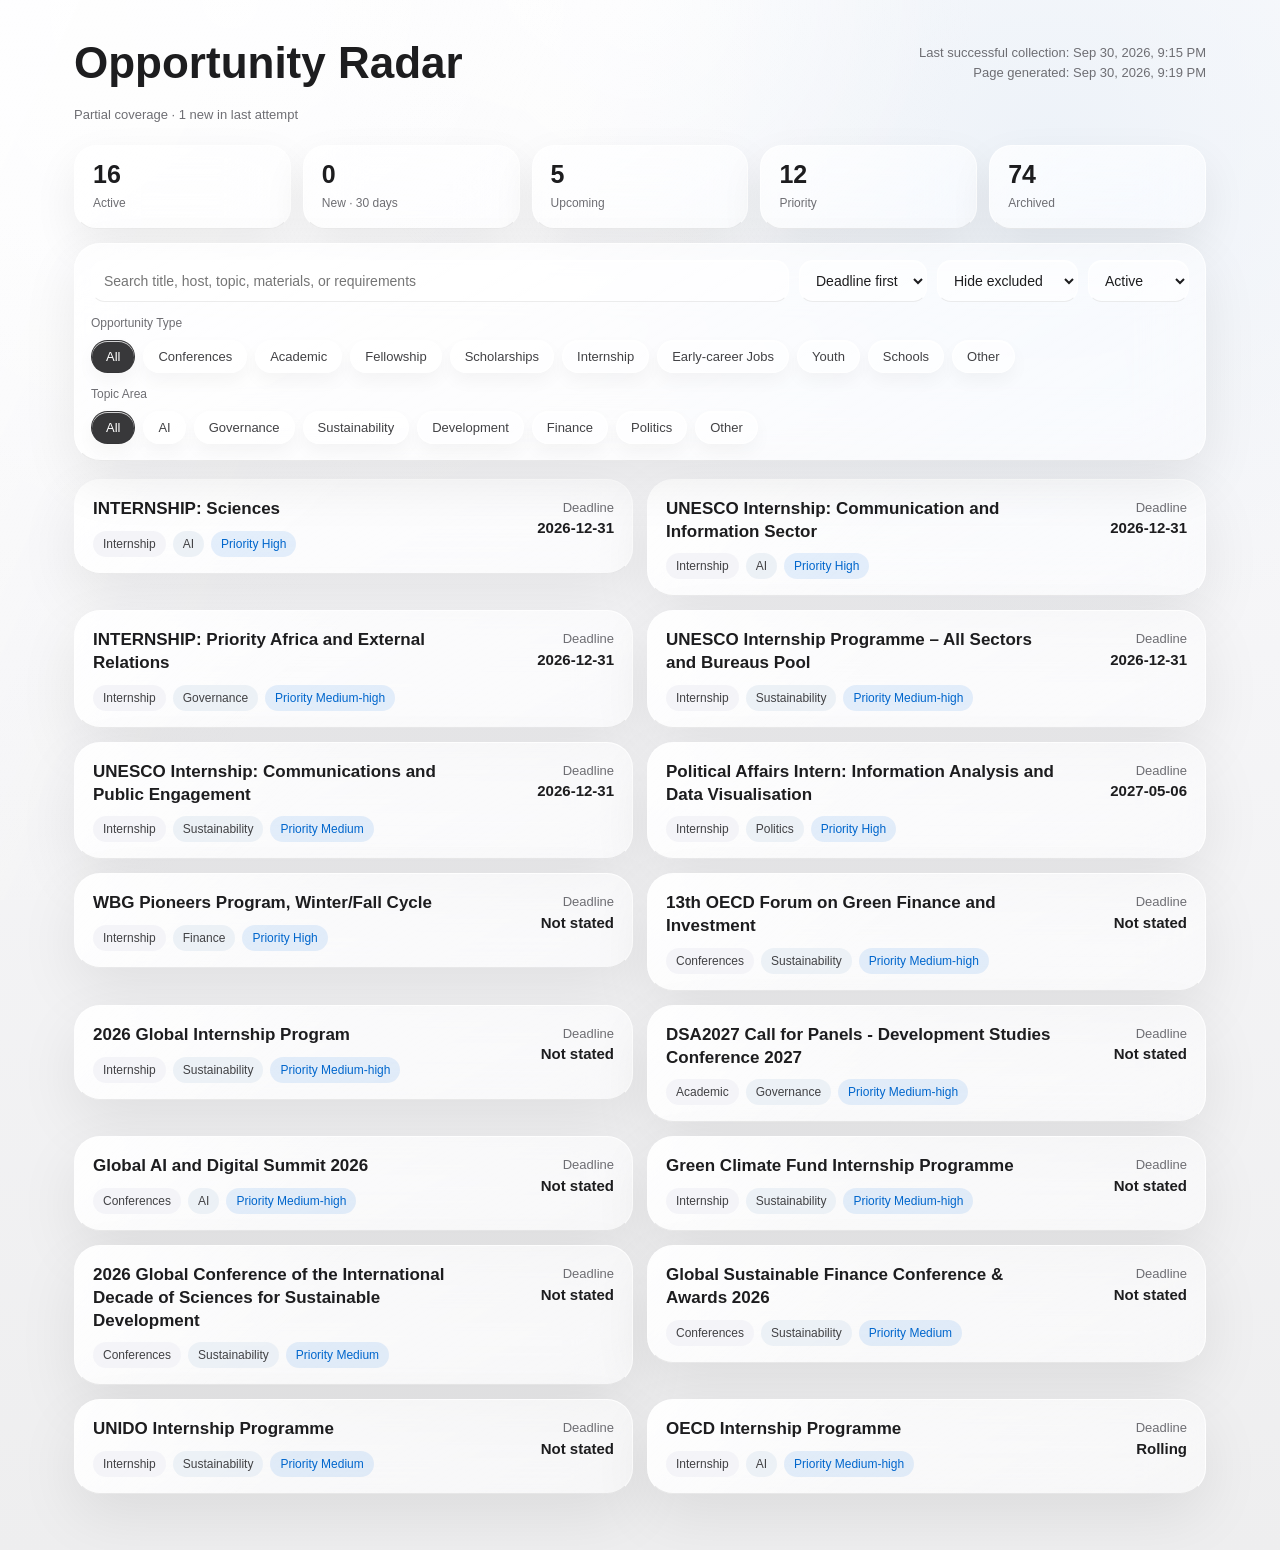
==== commit e43aa3fd: "chore: update opportunity radar" ====
--- a/docs/index.html
+++ b/docs/index.html
@@ -176,10 +176,10 @@
       <div>
         <h1>Opportunity Radar</h1>
       </div>
-      <div class="meta">Last successful collection: <time data-date="2026-09-30T18:36:37.564211+00:00">2026-09-30T18:36:37.564211+00:00</time><br>Page generated: <time data-date="2026-09-30T20:50:15.402054+00:00">2026-10-01 04:50</time></div>
+      <div class="meta">Last successful collection: <time data-date="2026-09-30T21:15:34.489717+00:00">2026-09-30T21:15:34.489717+00:00</time><br>Page generated: <time data-date="2026-09-30T21:19:08.241377+00:00">2026-10-01 05:19</time></div>
     </header>
 
-    <p class="collection-health" role="status">Partial coverage · 3 new in last attempt</p>
+    <p class="collection-health" role="status">Partial coverage · 1 new in last attempt</p>
 
     <section class="stats" id="stats"></section>
 
@@ -217,8 +217,8 @@
   </div>
 
   <script>
-    const opportunities = [{"机会名称": "ODI Fellowship Scheme 2026-28", "机会类型": "fellowship", "机会类型分组": "Fellowship", "主办方": "ODI Global", "议题标签": "development policy; government placement; economics; statistics; development finance; climate finance", "主题分区": "可持续发展/气候", "相关度": "高", "截止日期": "2026-03-31", "会议日期": "2026-2028 cohort", "地点/线上": "Government placements in partner countries", "原网页链接": "https://odi.org/en/fellowship-scheme", "申请/投稿链接": "https://odi.org/en/fellowship-scheme", "参加条件": "Aimed at young development professionals with a Master's degree or PhD in economics, statistics, or a related field; all nationalities are encouraged.", "费用": "No application fee identified; fellowship employment and support terms need checking for the next cohort.", "是否有资助": "Yes", "资助说明链接": "https://odi.org/en/fellowship-scheme", "需要准备的材料": "Application materials for the next cohort need checking; likely CV, academic background, and written responses.", "岗位类型": "", "岗位职能": "Development finance", "排除原因": "", "行动优先级": "中", "状态": "已错过", "备注": "The 2026-28 cohort is closed, but this is a high-value neutral development policy fellowship to monitor for the next cycle.", "发现日期": "2026-07-10", "最近核查日期": "2026-07-10", "链接指纹": "3bba5592c9c1ac84", "资格条件JSON": "", "经验门槛": "", "发布批次": "", "发现链接": "", "来源ID": "", "内容哈希": ""}, {"机会名称": "Call for Papers for the 2026 Annual Congress of the Asian Association of Environmental and Resource Economics", "机会类型": "CFP", "机会类型分组": "学术论坛/CFP", "主办方": "Asian Association of Environmental and Resource Economics", "议题标签": "environmental economics; resource economics; climate adaptation; economic resilience; Asia", "主题分区": "可持续发展/气候", "相关度": "中", "截止日期": "2026-07-10", "会议日期": "2026-08-20 to 2026-08-21", "地点/线上": "Jakarta, Indonesia", "原网页链接": "https://aaere.org/call-for-papers-for-the-2026-annual-congress-of-aaere", "申请/投稿链接": "https://jakarta2026.aaere.org", "参加条件": "Researchers working on environmental and resource economics topics, especially climate adaptation and economic resiliency in Asia; detailed eligibility needs checking.", "费用": "Needs checking", "是否有资助": "Needs checking", "资助说明链接": "Needs checking", "需要准备的材料": "Full paper or slides and registration materials; exact submission requirements need checking.", "岗位类型": "", "岗位职能": "Policy research", "排除原因": "", "行动优先级": "高", "状态": "值得申请", "备注": "Deadline appears to fall on the monitoring date, so act immediately if the submission or registration portal remains open.", "发现日期": "2026-07-10", "最近核查日期": "2026-07-10", "链接指纹": "c471c079a0cfa1e7", "资格条件JSON": "", "经验门槛": "", "发布批次": "", "发现链接": "", "来源ID": "", "内容哈希": ""}, {"机会名称": "Singapore AI Safety Fellowship", "机会类型": "fellowship", "机会类型分组": "Fellowship", "主办方": "Singapore AI Safety Hub (SASH)", "议题标签": "AI安全;AI治理;国际AI合作;可信AI;研究资助", "主题分区": "AI治理", "相关度": "高", "截止日期": "2026-07-10", "会议日期": "2026-09-21至2026-12-04", "地点/线上": "Singapore", "原网页链接": "https://www.aisafety.sg/programs/singapore-ai-safety-fellowship", "申请/投稿链接": "https://www.aisafety.sg/programs/singapore-ai-safety-fellowship", "参加条件": "面向希望开展能影响现实AI安全实践研究的研究者；具体学历、经验与项目要求待核查", "费用": "待核查", "是否有资助": "是", "资助说明链接": "https://www.aisafety.sg/programs/singapore-ai-safety-fellowship", "需要准备的材料": "申请表及研究相关材料；具体待核查", "岗位类型": "", "岗位职能": "AI或数字治理;政策研究;战略研究", "排除原因": "", "行动优先级": "高", "状态": "值得申请", "备注": "提供每月SGD 5,000 stipend、住宿和旅行支持，并含最高USD 30,000 compute，截止当天需立即行动。", "发现日期": "2026-07-10", "最近核查日期": "2026-07-10", "链接指纹": "0de9ea68b9771de2", "资格条件JSON": "", "经验门槛": "", "发布批次": "", "发现链接": "", "来源ID": "", "内容哈希": ""}, {"机会名称": "UNEP Finance Initiative Internship for APAC Regional Team", "机会类型": "internship", "机会类型分组": "Internship", "主办方": "United Nations Environment Programme (UNEP)", "议题标签": "可持续金融;亚太;气候金融;发展;国际组织", "主题分区": "可持续发展/气候", "相关度": "低", "截止日期": "2026-07-10", "会议日期": "待核查", "地点/线上": "Geneva/Remote", "原网页链接": "https://careers.un.org/jobSearchDescription/279004", "申请/投稿链接": "https://careers.un.org/jobSearchDescription/279004", "参加条件": "UN Secretariat internship 通常要求在读或近期毕业，具体学历、专业和语言要求以岗位页面为准；待核查", "费用": "No Fee；实习薪酬/津贴待核查", "是否有资助": "待核查", "资助说明链接": "待核查", "需要准备的材料": "UN Careers/Inspira 在线申请材料；具体材料待核查", "岗位类型": "Internship", "岗位职能": "可持续发展;发展融资;伙伴关系;政策研究", "排除原因": "", "行动优先级": "高", "状态": "值得申请", "备注": "与亚太可持续金融和国际组织经历直接相关；按用户给定日期为截止当天，需立即确认时区。", "发现日期": "2026-07-10", "最近核查日期": "2026-07-10", "链接指纹": "c04b9f916bbafb69", "资格条件JSON": "", "经验门槛": "", "发布批次": "", "发现链接": "", "来源ID": "", "内容哈希": ""}, {"机会名称": "Programme Management and Outreach Intern", "机会类型": "internship", "机会类型分组": "Internship", "主办方": "United Nations Office at Geneva", "议题标签": "项目管理;传播倡导;多边外交;国际组织;日内瓦", "主题分区": "全球治理/国际组织", "相关度": "低", "截止日期": "2026-07-11", "会议日期": "待核查", "地点/线上": "Geneva, Switzerland", "原网页链接": "https://careers.un.org/jobSearchDescription/279081", "申请/投稿链接": "https://careers.un.org/jobSearchDescription/279081", "参加条件": "UN Secretariat internship 通常要求在读或近期毕业，具体学历、专业和语言要求以岗位页面为准；待核查", "费用": "No Fee；实习薪酬/津贴待核查", "是否有资助": "待核查", "资助说明链接": "待核查", "需要准备的材料": "UN Careers/Inspira 在线申请材料；具体材料待核查", "岗位类型": "Internship", "岗位职能": "项目支持;传播倡导;伙伴关系", "排除原因": "", "行动优先级": "中高", "状态": "值得申请", "备注": "UN Geneva 平台价值高，虽然主题较宽，但对国际组织经历拓展有用。", "发现日期": "2026-07-10", "最近核查日期": "2026-07-10", "链接指纹": "ef9ad69c03ba2691", "资格条件JSON": "", "经验门槛": "", "发布批次": "", "发现链接": "", "来源ID": "", "内容哈希": ""}, {"机会名称": "DC Winter Fellowship 2027", "机会类型": "fellowship", "机会类型分组": "Fellowship", "主办方": "GovAI", "议题标签": "AI governance; AI policy; early career; public policy; research project", "主题分区": "AI治理", "相关度": "高", "截止日期": "2026-07-12", "会议日期": "2027-01-18 to 2027-04-09", "地点/线上": "Washington, DC", "原网页链接": "https://www.governance.ai/post/dc-winter-fellowship-2027", "申请/投稿链接": "https://www.governance.ai/post/dc-winter-fellowship-2027", "参加条件": "Open to early career individuals entering U.S. AI policy and more experienced professionals transitioning from adjacent fields; detailed eligibility needs checking.", "费用": "Needs checking", "是否有资助": "Needs checking", "资助说明链接": "Needs checking", "需要准备的材料": "Needs checking", "岗位类型": "", "岗位职能": "AI or digital governance", "排除原因": "", "行动优先级": "高", "状态": "值得申请", "备注": "Very time sensitive and highly relevant for AI governance, policy research, and early career positioning.", "发现日期": "2026-07-10", "最近核查日期": "2026-07-10", "链接指纹": "c13c8b3ce0343021", "资格条件JSON": "", "经验门槛": "", "发布批次": "", "发现链接": "", "来源ID": "", "内容哈希": ""}, {"机会名称": "UK Winter Fellowship 2027, Applied Track", "机会类型": "fellowship", "机会类型分组": "Fellowship", "主办方": "Centre for the Governance of AI", "议题标签": "AI governance; AI policy; policy engagement; programme management; global governance", "主题分区": "AI治理", "相关度": "高", "截止日期": "2026-07-12", "会议日期": "2027-01-18 to 2027-04-09", "地点/线上": "London, United Kingdom", "原网页链接": "https://www.governance.ai/post/winter-fellowship-2027-applied-track", "申请/投稿链接": "https://www.governance.ai/post/winter-fellowship-2027-applied-track", "参加条件": "Open to a wide range of applicants with experience in communications, policy, advocacy, events, research management, programme management, operations, fundraising or research pivoting.", "费用": "No application fee stated", "是否有资助": "Needs checking", "资助说明链接": "https://www.governance.ai/post/winter-fellowship-2027-applied-track", "需要准备的材料": "Written application; later stages include abstract reasoning assessment, paid remote work test, interview and reference checks", "岗位类型": "", "岗位职能": "AI or digital governance", "排除原因": "", "行动优先级": "高", "状态": "值得申请", "备注": "Very strong AI governance opportunity, especially for applied policy, operations, communications and programme roles.", "发现日期": "2026-07-10", "最近核查日期": "2026-07-10", "链接指纹": "3fa984de39939503", "资格条件JSON": "", "经验门槛": "", "发布批次": "", "发现链接": "", "来源ID": "", "内容哈希": ""}, {"机会名称": "INTERN - ECONOMIC AFFAIRS, Economic Commission for Europe", "机会类型": "internship", "机会类型分组": "Internship", "主办方": "United Nations Economic Commission for Europe / UN Careers", "议题标签": "economic affairs; sustainable development; international organizations; economic governance; policy research", "主题分区": "可持续发展/气候", "相关度": "低", "截止日期": "2026-07-13", "会议日期": "待核查", "地点/线上": "Geneva, Switzerland", "原网页链接": "https://careers.un.org/jobSearchDescription/280166", "申请/投稿链接": "https://careers.un.org/jobSearchDescription/280166", "参加条件": "UN internship 通常要求在读本科高年级/研究生或毕业后短期内；本岗位具体学历、语言和技能要求待核查", "费用": "No Fee；差旅、签证、住宿及生活成本待核查", "是否有资助": "待核查", "资助说明链接": "待核查", "需要准备的材料": "UN Careers 个人档案/PHP、教育经历、语言与技能信息等；是否需 cover letter 待核查", "岗位类型": "Internship", "岗位职能": "政策研究", "排除原因": "", "行动优先级": "高", "状态": "值得申请", "备注": "UN Careers 已单独检索到明确 internship，经济事务方向与发展、国际经济治理和多边机构研究高度相关。", "发现日期": "2026-07-10", "最近核查日期": "2026-07-10", "链接指纹": "9e9328bdc9bb0765", "资格条件JSON": "", "经验门槛": "", "发布批次": "", "发现链接": "", "来源ID": "", "内容哈希": ""}, {"机会名称": "UN Policy Pulse Intern", "机会类型": "internship", "机会类型分组": "Internship", "主办方": "United Nations Department of Global Communications / UN Careers", "议题标签": "public information; communications; UN policy; global governance; multilateral cooperation", "主题分区": "国际关系/政治学", "相关度": "低", "截止日期": "2026-07-13", "会议日期": "待核查", "地点/线上": "Work Location listed as Vienna；Duty Station listed as New York，需核查", "原网页链接": "https://careers.un.org/jobSearchDescription/279912", "申请/投稿链接": "https://careers.un.org/jobSearchDescription/279912", "参加条件": "UN internship 通常要求在读本科高年级/研究生或毕业后短期内；本岗位具体学历、语言和传播/政策写作要求待核查", "费用": "No Fee；差旅、签证、住宿及生活成本待核查", "是否有资助": "待核查", "资助说明链接": "待核查", "需要准备的材料": "UN Careers 个人档案/PHP、教育经历、语言与技能信息等；是否需 writing sample 待核查", "岗位类型": "Internship", "岗位职能": "传播倡导", "排除原因": "", "行动优先级": "高", "状态": "值得申请", "备注": "公共信息与政策传播岗位，可用于积累联合国政策议题、全球治理传播和多边叙事经验。", "发现日期": "2026-07-10", "最近核查日期": "2026-07-10", "链接指纹": "de7dce8c68937595", "资格条件JSON": "", "经验门槛": "", "发布批次": "", "发现链接": "", "来源ID": "", "内容哈希": ""}, {"机会名称": "UNDP Tokyo Public Affairs Intern", "机会类型": "internship", "机会类型分组": "Internship", "主办方": "UNDP Representation Office in Tokyo", "议题标签": "UNDP; public affairs; communications; partnerships; youth engagement; SDGs; development", "主题分区": "发展/不平等", "相关度": "低", "截止日期": "2026-07-13", "会议日期": "待核查", "地点/线上": "Tokyo，页面说明可根据事先协商偶尔远程", "原网页链接": "https://www.undp.org/sites/g/files/zskgke326/files/2026-06/tor-pa-intern-202606.pdf", "申请/投稿链接": "mailto:undptokyo.hr@undp.org", "参加条件": "研究生在读、本科最后一年在读，或毕业一年内；日语熟练；英语书面和口语优秀；专业经历为加分项", "费用": "无申请费；除UNDP实习津贴外，其他相关费用由实习生或资助方承担", "是否有资助": "是", "资助说明链接": "https://www.undp.org/sites/g/files/zskgke326/files/2026-06/tor-pa-intern-202606.pdf", "需要准备的材料": "UNDP Internship application form；英文和日文简历；英文和日文cover letter", "岗位类型": "Internship", "岗位职能": "传播倡导/伙伴关系/项目支持", "排除原因": "岗位职能偏强专业壁垒：hr", "行动优先级": "高", "状态": "值得申请", "备注": "公共传播、私营部门伙伴关系、青年参与和发展议题结合紧密，截止很近。", "发现日期": "2026-07-10", "最近核查日期": "2026-07-10", "链接指纹": "e5cebac7f408f29e", "资格条件JSON": "", "经验门槛": "", "发布批次": "", "发现链接": "", "来源ID": "", "内容哈希": ""}, {"机会名称": "Communications Intern, Corruption and Financial Crime Branch", "机会类型": "internship", "机会类型分组": "Internship", "主办方": "United Nations Office on Drugs and Crime", "议题标签": "UN system; anti corruption; financial crime; governance; communications", "主题分区": "可持续发展/气候", "相关度": "低", "截止日期": "2026-07-13", "会议日期": "Needs checking", "地点/线上": "Vienna, Austria", "原网页链接": "https://careers.un.org/jobSearchDescription/280116", "申请/投稿链接": "https://careers.un.org/jobSearchDescription/280116", "参加条件": "Eligibility needs checking inside UN Careers; likely student or recent graduate eligibility applies.", "费用": "No application fee indicated; remuneration needs checking.", "是否有资助": "Needs checking", "资助说明链接": "Needs checking", "需要准备的材料": "UN Careers profile, CV or personal history information, cover letter, and education information; exact materials need checking.", "岗位类型": "Internship", "岗位职能": "Communications", "排除原因": "", "行动优先级": "中高", "状态": "值得申请", "备注": "Relevant to governance and financial integrity, but the crime prevention framing makes it less central than development or climate policy roles.", "发现日期": "2026-07-10", "最近核查日期": "2026-07-10", "链接指纹": "ba333d23ac3cf1f1", "资格条件JSON": "", "经验门槛": "", "发布批次": "", "发现链接": "", "来源ID": "", "内容哈希": ""}, {"机会名称": "Richard P. Nathan Public Policy Fellowship", "机会类型": "fellowship", "机会类型分组": "Fellowship", "主办方": "Rockefeller Institute of Government", "议题标签": "public policy; climate and environment; fiscal policy; social policy; governance", "主题分区": "可持续发展/气候", "相关度": "中", "截止日期": "2026-07-13", "会议日期": "September 2026–September 2027", "地点/线上": "Virtual or Albany, New York, United States", "原网页链接": "https://rockinst.org/news/article/call-for-applications-richard-p-nathan-public-policy-fellowship-at-the-rockefeller-institute-of-government", "申请/投稿链接": "https://rockinst.org/news/article/call-for-applications-richard-p-nathan-public-policy-fellowship-at-the-rockefeller-institute-of-government", "参加条件": "Professionals in higher education, researchers, practitioners, and retirees with policy research or outreach interests.", "费用": "No application fee stated", "是否有资助": "Yes", "资助说明链接": "https://rockinst.org/news/article/call-for-applications-richard-p-nathan-public-policy-fellowship-at-the-rockefeller-institute-of-government", "需要准备的材料": "Current CV or resume; research or policy outreach description up to 500 words; professional and topical interest statement up to 500 words; at least two professional references; optional writing sample.", "岗位类型": "", "岗位职能": "Policy research", "排除原因": "", "行动优先级": "中", "状态": "新发现", "备注": "Good public policy writing opportunity with climate, fiscal, and governance angles, but it is unpaid and US state-policy oriented.", "发现日期": "2026-07-10", "最近核查日期": "2026-07-10", "链接指纹": "58793e222148c7ee", "资格条件JSON": "", "经验门槛": "", "发布批次": "", "发现链接": "", "来源ID": "", "内容哈希": ""}, {"机会名称": "Sustainable Urban Mobility Intern", "机会类型": "internship", "机会类型分组": "Internship", "主办方": "United Nations Human Settlements Programme", "议题标签": "sustainable cities; urban mobility; sustainable development; climate; UN-Habitat", "主题分区": "可持续发展/气候", "相关度": "低", "截止日期": "2026-07-13", "会议日期": "Needs checking", "地点/线上": "Nairobi, Kenya; in person", "原网页链接": "https://careers.un.org/jobSearchDescription/279898?language=en", "申请/投稿链接": "https://careers.un.org/jobSearchDescription/279898?language=en", "参加条件": "Eligibility details should be verified in UN Careers; internship category I-1.", "费用": "No application fee stated by UN Careers", "是否有资助": "Needs checking", "资助说明链接": "Needs checking", "需要准备的材料": "UN Careers application profile and role-specific materials; exact documents need checking", "岗位类型": "Internship", "岗位职能": "Sustainable development", "排除原因": "Urban mobility may require specialized urban planning or transport knowledge; apply only if sustainable cities and transport policy fit the profile.", "行动优先级": "中", "状态": "待核查", "备注": "Relevant to sustainable development, but less central than global governance or climate finance opportunities.", "发现日期": "2026-07-10", "最近核查日期": "2026-07-10", "链接指纹": "155233f8e00dac87", "资格条件JSON": "", "经验门槛": "", "发布批次": "", "发现链接": "", "来源ID": "", "内容哈希": ""}, {"机会名称": "Intern – Climate, Economics and Finance", "机会类型": "internship", "机会类型分组": "Internship", "主办方": "World Resources Institute India", "议题标签": "climate economics; climate finance; low-carbon transition; sustainability; policy research", "主题分区": "可持续发展/气候", "相关度": "低", "截止日期": "2026-07-14", "会议日期": "待核查", "地点/线上": "Bangalore, India；hybrid / office flex", "原网页链接": "https://www.wri.org/careers/jobs/intern-climate-economics-and-finance-2026-jr100352", "申请/投稿链接": "https://www.wri.org/careers/jobs/intern-climate-economics-and-finance-2026-jr100352", "参加条件": "正在攻读气候变化、可持续、公共政策、发展研究或相关方向硕士学位；0-1年相关工作/实习经验；其他资格待核查", "费用": "待核查", "是否有资助": "待核查", "资助说明链接": "待核查", "需要准备的材料": "简历；可能有 writing test；cover letter 或其他材料待核查", "岗位类型": "Internship", "岗位职能": "气候", "排除原因": "", "行动优先级": "高", "状态": "值得申请", "备注": "WRI 的 Climate, Economics and Finance 项目与气候融资、低碳转型和发展政策高度吻合，且截止临近。", "发现日期": "2026-07-10", "最近核查日期": "2026-07-10", "链接指纹": "3eca38673e554f99", "资格条件JSON": "", "经验门槛": "", "发布批次": "", "发现链接": "", "来源ID": "", "内容哈希": ""}, {"机会名称": "Research Intern: Cyber and New Technologies", "机会类型": "internship", "机会类型分组": "Internship", "主办方": "United Nations Interregional Crime and Justice Research Institute", "议题标签": "AI governance; digital governance; cyber policy; emerging technologies; global governance", "主题分区": "AI治理", "相关度": "高", "截止日期": "2026-07-14", "会议日期": "Needs checking", "地点/线上": "Remote full time; duty station Turin", "原网页链接": "https://careers.un.org/jobSearchDescription/280439", "申请/投稿链接": "https://careers.un.org/jobSearchDescription/280439", "参加条件": "Eligibility details should be verified in UN Careers; internship category I-1.", "费用": "No application fee stated by UN Careers", "是否有资助": "Needs checking", "资助说明链接": "Needs checking", "需要准备的材料": "UN Careers application profile and role-specific materials; exact documents need checking", "岗位类型": "Internship", "岗位职能": "AI or digital governance", "排除原因": "", "行动优先级": "高", "状态": "值得申请", "备注": "Strong fit for AI governance and emerging technology policy with a UN research institute, but the deadline is very close.", "发现日期": "2026-07-10", "最近核查日期": "2026-07-10", "链接指纹": "f7f5d821b1f09c1c", "资格条件JSON": "", "经验门槛": "", "发布批次": "", "发现链接": "", "来源ID": "", "内容哈希": ""}, {"机会名称": "UNEP Finance Initiative Risk Center Internship - Support for Sustainability Risk Programming", "机会类型": "internship", "机会类型分组": "Internship", "主办方": "United Nations Environment Programme (UNEP)", "议题标签": "可持续金融;气候金融;风险治理;ESG;国际组织", "主题分区": "可持续发展/气候", "相关度": "低", "截止日期": "2026-07-14", "会议日期": "待核查", "地点/线上": "Geneva/Remote", "原网页链接": "https://careers.un.org/jobSearchDescription/280026?language=en", "申请/投稿链接": "https://careers.un.org/jobSearchDescription/280026?language=en", "参加条件": "UN Secretariat internship 通常要求在读或近期毕业，具体学历、专业和语言要求以岗位页面为准；待核查", "费用": "No Fee；实习薪酬/津贴待核查", "是否有资助": "待核查", "资助说明链接": "待核查", "需要准备的材料": "UN Careers/Inspira 在线申请材料；具体材料待核查", "岗位类型": "Internship", "岗位职能": "可持续发展;气候;发展融资;政策研究", "排除原因": "", "行动优先级": "高", "状态": "值得申请", "备注": "UNEP FI 与可持续金融和风险治理高度匹配，截止日很近，应优先核查并提交。", "发现日期": "2026-07-10", "最近核查日期": "2026-07-10", "链接指纹": "13aba2ca53c95d6c", "资格条件JSON": "", "经验门槛": "", "发布批次": "", "发现链接": "", "来源ID": "", "内容哈希": ""}, {"机会名称": "Evaluation, Compliance, and Risk Management Intern", "机会类型": "internship", "机会类型分组": "Internship", "主办方": "United Nations Department of Safety and Security", "议题标签": "evaluation; compliance; risk management; UN operations; governance", "主题分区": "国际关系/政治学", "相关度": "低", "截止日期": "2026-07-14", "会议日期": "Needs checking", "地点/线上": "New York, United States; in-person or remote", "原网页链接": "https://careers.un.org/jobSearchDescription/279371", "申请/投稿链接": "https://careers.un.org/jobSearchDescription/279371", "参加条件": "UN internship eligibility; student or recent graduate requirements need checking in the job page.", "费用": "No application fee", "是否有资助": "No", "资助说明链接": "Needs checking", "需要准备的材料": "Online UN Careers application; CV or PHP profile; cover letter or motivation statement may be required; details need checking.", "岗位类型": "Internship", "岗位职能": "Governance", "排除原因": "Security department context may be less aligned with development policy; apply only if duties are evaluation and governance-focused.", "行动优先级": "中", "状态": "新发现", "备注": "Potentially valuable for monitoring, evaluation, compliance, and institutional governance skills inside the UN system.", "发现日期": "2026-07-10", "最近核查日期": "2026-07-10", "链接指纹": "138b9f429fd52f33", "资格条件JSON": "", "经验门槛": "", "发布批次": "", "发现链接": "", "来源ID": "", "内容哈希": ""}, {"机会名称": "AGI Governance Fellowship", "机会类型": "fellowship", "机会类型分组": "Fellowship", "主办方": "Johns Hopkins University School of Government and Policy", "议题标签": "AGI治理;AI政策;民主治理;制度设计;前沿AI", "主题分区": "AI治理", "相关度": "高", "截止日期": "2026-07-15", "会议日期": "2026-09-08至2026-09-25", "地点/线上": "Washington, DC；in-person only", "原网页链接": "https://sogp.jh.edu/agi-governance-fellowship", "申请/投稿链接": "https://sogp.jh.edu/agi-governance-fellowship", "参加条件": "须有相关领域研究生学位或等同实践经验；early career，通常为本科毕业8年内；已具备AI治理或前沿AI系统技术理解基础", "费用": "项目资助旅行、住宿和餐食/incidentals；其他费用待核查", "是否有资助": "是", "资助说明链接": "https://sogp.jh.edu/agi-governance-fellowship", "需要准备的材料": "在线申请材料；具体待核查", "岗位类型": "", "岗位职能": "AI或数字治理;政策研究;战略研究", "排除原因": "", "行动优先级": "高", "状态": "值得申请", "备注": "面向已具备AI治理基础的early-career研究者/实践者，资助覆盖较清晰，适合高强度政策训练。", "发现日期": "2026-07-10", "最近核查日期": "2026-07-10", "链接指纹": "5e7012131b3a4b4f", "资格条件JSON": "", "经验门槛": "", "发布批次": "", "发现链接": "", "来源ID": "", "内容哈希": ""}, {"机会名称": "Gender Inclusive Climate Finance Internship", "机会类型": "internship", "机会类型分组": "Internship", "主办方": "Stockholm Environment Institute Asia", "议题标签": "climate finance; gender; social inclusion; adaptation finance; Asia-Pacific; development", "主题分区": "可持续发展/气候", "相关度": "高", "截止日期": "2026-07-15", "会议日期": "2026-09-01 to 2027-02-28", "地点/线上": "Bangkok, Thailand", "原网页链接": "https://www.sei.org/people/jobs/genjust-intern-asia", "申请/投稿链接": "https://www.sei.org/people/jobs/genjust-intern-asia", "参加条件": "Master's student or recent master's graduate in gender studies, public policy, development or a related field; English fluency required.", "费用": "No application fee stated", "是否有资助": "Yes", "资助说明链接": "https://www.sei.org/people/jobs/genjust-intern-asia", "需要准备的材料": "Short cover letter, CV, and one reference contact", "岗位类型": "Internship", "岗位职能": "Climate", "排除原因": "", "行动优先级": "高", "状态": "值得申请", "备注": "Excellent NGO policy-research fit for inclusive climate adaptation finance and development policy in Asia-Pacific.", "发现日期": "2026-07-10", "最近核查日期": "2026-07-10", "链接指纹": "2d004f22df1e28d5", "资格条件JSON": "", "经验门槛": "", "发布批次": "", "发现链接": "", "来源ID": "", "内容哈希": ""}, {"机会名称": "ICEGOV 2026 Scholarship Application", "机会类型": "学术年会", "机会类型分组": "学术论坛/CFP", "主办方": "United Nations University Operating Unit on Policy-Driven Electronic Governance (UNU-EGOV) 与 Prince Sultan University", "议题标签": "电子治理;数字政府;数字治理;社会包容;可持续发展", "主题分区": "AI治理", "相关度": "高", "截止日期": "2026-07-15", "会议日期": "2026-09-28至2026-10-01", "地点/线上": "Riyadh, Saudi Arabia", "原网页链接": "https://www.icegov.org/2026", "申请/投稿链接": "https://www.icegov.org/2026", "参加条件": "Scholarship具体申请条件待核查；会议面向电子治理/数字治理领域研究者、政府、国际组织、民间社会与产业界", "费用": "参会注册费和奖学金覆盖范围待核查", "是否有资助": "是", "资助说明链接": "https://www.icegov.org/2026", "需要准备的材料": "Scholarship申请材料待核查；如已投稿/录用论文需准备论文和作者注册材料", "岗位类型": "", "岗位职能": "AI或数字治理;政策研究;治理", "排除原因": "", "行动优先级": "高", "状态": "值得申请", "备注": "UNU-EGOV主导的数字治理会议，奖学金申请7月15日截止，适合数字政府/AI治理方向。", "发现日期": "2026-07-10", "最近核查日期": "2026-07-10", "链接指纹": "0fb7b168583fef6c", "资格条件JSON": "", "经验门槛": "", "发布批次": "", "发现链接": "", "来源ID": "", "内容哈希": ""}, {"机会名称": "Intern, Green Financial Systems and Green Economy Transition", "机会类型": "internship", "机会类型分组": "Internship", "主办方": "European Bank for Reconstruction and Development", "议题标签": "green finance; climate finance; policy dialogue; sustainable investment; multilateral development banks", "主题分区": "可持续发展/气候", "相关度": "高", "截止日期": "2026-07-15", "会议日期": "12 months", "地点/线上": "London, United Kingdom", "原网页链接": "https://jobs.ebrd.com/job/London-Intern/1412767333", "申请/投稿链接": "https://jobs.ebrd.com/job/London-Intern/1412767333", "参加条件": "Degree preferred in a technical discipline, economics, or a combination of commercial and technical skills; knowledge of green finance, climate policy, and financial institutions is relevant.", "费用": "No application fee; compensation details need checking.", "是否有资助": "Yes", "资助说明链接": "https://jobs.ebrd.com/job/London-Intern/1412767333", "需要准备的材料": "Online application, CV, and role-specific screening materials; cover letter needs checking.", "岗位类型": "Internship", "岗位职能": "Climate", "排除原因": "", "行动优先级": "高", "状态": "值得申请", "备注": "Excellent MDB internship for climate finance, green economy transition, policy dialogue, and financial-sector sustainability.", "发现日期": "2026-07-10", "最近核查日期": "2026-07-10", "链接指纹": "b9cea711ae05de51", "资格条件JSON": "", "经验门槛": "", "发布批次": "", "发现链接": "", "来源ID": "", "内容哈希": ""}, {"机会名称": "Political Affairs Intern: Policy Planning", "机会类型": "internship", "机会类型分组": "Internship", "主办方": "United Nations Department of Peace Operations", "议题标签": "政策规划;多边主义;国际组织;全球治理;和平行动", "主题分区": "国际关系/政治学", "相关度": "低", "截止日期": "2026-07-15", "会议日期": "待核查", "地点/线上": "New York, UNHQ", "原网页链接": "https://careers.un.org/jobSearchDescription/279488", "申请/投稿链接": "https://careers.un.org/jobSearchDescription/279488", "参加条件": "UN Secretariat internship 通常要求在读或近期毕业，具体学历、专业和语言要求以岗位页面为准；待核查", "费用": "No Fee；实习薪酬/津贴待核查", "是否有资助": "待核查", "资助说明链接": "待核查", "需要准备的材料": "UN Careers/Inspira 在线申请材料；具体材料待核查", "岗位类型": "Internship", "岗位职能": "政策研究;战略研究;治理", "排除原因": "", "行动优先级": "高", "状态": "值得申请", "备注": "政策规划方向与全球治理、国际组织职业探索高度相关。", "发现日期": "2026-07-10", "最近核查日期": "2026-07-10", "链接指纹": "12657989d1ba601f", "资格条件JSON": "", "经验门槛": "", "发布批次": "", "发现链接": "", "来源ID": "", "内容哈希": ""}, {"机会名称": "2nd Edition International Conference on Governance and Sustainability: Call for Papers", "机会类型": "CFP", "机会类型分组": "学术论坛/CFP", "主办方": "International Conference on Governance and Sustainability", "议题标签": "governance; sustainability; climate change; CSR; technological change; economic change", "主题分区": "可持续发展/气候", "相关度": "低", "截止日期": "2026-07-15", "会议日期": "2026-10-30", "地点/线上": "Hammamet, Tunisia", "原网页链接": "https://eaa-online.org/arc/events/2nd-edition-international-conference-on-governance-and-sustainability-call-for-papers", "申请/投稿链接": "https://eaa-online.org/arc/events/2nd-edition-international-conference-on-governance-and-sustainability-call-for-papers", "参加条件": "Researchers and practitioners working on governance, sustainability, CSR, climate, technological, and economic transformations; detailed eligibility needs checking.", "费用": "Needs checking", "是否有资助": "Needs checking", "资助说明链接": "Needs checking", "需要准备的材料": "Paper or proposal materials need checking in the full call.", "岗位类型": "", "岗位职能": "Policy research", "排除原因": "Higher political sensitivity or China-related risk framing: ned", "行动优先级": "中高", "状态": "值得申请", "备注": "Near deadline and thematically aligned with governance, sustainability, climate, and economic transformation.", "发现日期": "2026-07-10", "最近核查日期": "2026-07-10", "链接指纹": "45f0e215524d09bc", "资格条件JSON": "", "经验门槛": "", "发布批次": "", "发现链接": "", "来源ID": "", "内容哈希": ""}, {"机会名称": "Communications Intern, ICCAP Project", "机会类型": "internship", "机会类型分组": "Internship", "主办方": "Stockholm Environment Institute Asia", "议题标签": "climate finance; inclusive climate finance; Asia-Pacific; communications; sustainability", "主题分区": "可持续发展/气候", "相关度": "高", "截止日期": "2026-07-15", "会议日期": "2026-08 to 2027-01", "地点/线上": "Bangkok, Thailand", "原网页链接": "https://www.sei.org/people/jobs/communications-intern-asia", "申请/投稿链接": "https://www.sei.org/people/jobs/communications-intern-asia", "参加条件": "Recent graduate within the past year or master's student in communications, media, digital marketing, visual communications or similar fields; excellent English required.", "费用": "Paid internship; relocation and insurance details need checking.", "是否有资助": "Yes", "资助说明链接": "https://www.sei.org/people/jobs/communications-intern-asia", "需要准备的材料": "Short cover letter, CV, one reference, insurance information, and expected travel timing for Bangkok.", "岗位类型": "Internship", "岗位职能": "Communications", "排除原因": "", "行动优先级": "中高", "状态": "值得申请", "备注": "Strong climate-finance communications role linked to inclusive climate finance for vulnerable communities in Asia-Pacific.", "发现日期": "2026-07-10", "最近核查日期": "2026-07-10", "链接指纹": "f3ac2235157e6f3b", "资格条件JSON": "", "经验门槛": "", "发布批次": "", "发现链接": "", "来源ID": "", "内容哈希": ""}, {"机会名称": "Energy Policy Internship", "机会类型": "internship", "机会类型分组": "Internship", "主办方": "Stockholm Environment Institute Asia", "议题标签": "energy transition; climate policy; just transition; stakeholder engagement; Southeast Asia", "主题分区": "可持续发展/气候", "相关度": "高", "截止日期": "2026-07-15", "会议日期": "2026-08 to 2027-01", "地点/线上": "Bangkok, Thailand", "原网页链接": "https://www.sei.org/people/jobs/energy-policy-intern-asia", "申请/投稿链接": "https://www.sei.org/people/jobs/energy-policy-intern-asia", "参加条件": "Graduate student or recent graduate with background in energy policy, renewable energy, just energy transition or related fields; English required and Thai is an advantage.", "费用": "No application fee stated", "是否有资助": "Yes", "资助说明链接": "https://www.sei.org/people/jobs/energy-policy-intern-asia", "需要准备的材料": "Application materials need checking on the application portal", "岗位类型": "Internship", "岗位职能": "Climate", "排除原因": "", "行动优先级": "中高", "状态": "值得申请", "备注": "Strong fit for climate governance and just energy transition policy, especially for Southeast Asia research interests.", "发现日期": "2026-07-10", "最近核查日期": "2026-07-10", "链接指纹": "991349d26ddbdeb8", "资格条件JSON": "", "经验门槛": "", "发布批次": "", "发现链接": "", "来源ID": "", "内容哈希": ""}, {"机会名称": "Second International Conference on Just Transition and Environmental Justice", "机会类型": "CFP", "机会类型分组": "学术论坛/CFP", "主办方": "Aberystwyth University Department of Law and Criminology", "议题标签": "just transition; environmental justice; climate finance; climate governance; decarbonisation", "主题分区": "可持续发展/气候", "相关度": "中", "截止日期": "2026-07-15", "会议日期": "2026-09-10 to 2026-09-11", "地点/线上": "Aberystwyth University, United Kingdom", "原网页链接": "https://www.aber.ac.uk/en/lac/news/just-transition-and-environmental-justice/call-for-papers", "申请/投稿链接": "https://www.aber.ac.uk/en/lac/news/just-transition-and-environmental-justice/call-for-papers", "参加条件": "Researchers and participants interested in just transition, environmental justice and climate governance.", "费用": "Needs checking", "是否有资助": "Needs checking", "资助说明链接": "Needs checking", "需要准备的材料": "Abstract and author details; exact format needs checking.", "岗位类型": "", "岗位职能": "Policy research", "排除原因": "", "行动优先级": "中高", "状态": "新发现", "备注": "Good climate governance CFP with a near deadline and a strong justice and finance angle.", "发现日期": "2026-07-10", "最近核查日期": "2026-07-10", "链接指纹": "ae560e5f7e7e2f36", "资格条件JSON": "", "经验门槛": "", "发布批次": "", "发现链接": "", "来源ID": "", "内容哈希": ""}, {"机会名称": "2026 Youth Symposium Call for Papers", "机会类型": "CFP", "机会类型分组": "学术论坛/CFP", "主办方": "East Asia Young Scholars Association", "议题标签": "East Asian studies; youth scholars; regional studies; political science; international relations; AI governance", "主题分区": "AI治理", "相关度": "中", "截止日期": "2026-07-15", "会议日期": "Needs checking", "地点/线上": "Needs checking", "原网页链接": "https://eaysa.org", "申请/投稿链接": "https://eaysa.org", "参加条件": "Advanced students, PhD candidates, postdocs, early-career faculty and scholars whose research intersects with East Asian studies.", "费用": "EAYSA states its activities, membership and Anchor publications are free; symposium-specific cost needs checking", "是否有资助": "Needs checking", "资助说明链接": "Needs checking", "需要准备的材料": "Submission materials need checking in the symposium guidelines", "岗位类型": "", "岗位职能": "研究支持", "排除原因": "", "行动优先级": "中", "状态": "待核查", "备注": "Potentially useful early-career East Asian studies venue; verify symposium theme and political sensitivity before submission.", "发现日期": "2026-07-10", "最近核查日期": "2026-07-10", "链接指纹": "69337ca592920d5f", "资格条件JSON": "", "经验门槛": "", "发布批次": "", "发现链接": "", "来源ID": "", "内容哈希": ""}, {"机会名称": "20th Annual Conference on Asian Studies: Denial, Exclusion, Absence", "机会类型": "CFP", "机会类型分组": "学术论坛/CFP", "主办方": "Department of Asian Studies, Palacký University Olomouc", "议题标签": "Asian studies; international relations; political science; sociology; East Asia", "主题分区": "发展/不平等", "相关度": "中", "截止日期": "2026-07-15", "会议日期": "2026-11-20 to 2026-11-21", "地点/线上": "Olomouc, Czech Republic", "原网页链接": "https://acas.upol.cz/call-for-papers", "申请/投稿链接": "https://acas.upol.cz/call-for-papers", "参加条件": "Original research in Asian studies, including international relations, political science, sociology and related humanities or social science fields.", "费用": "Needs checking", "是否有资助": "Needs checking", "资助说明链接": "Needs checking", "需要准备的材料": "Abstract, paper title, author information and relevant proposal details; exact format needs checking.", "岗位类型": "", "岗位职能": "Policy research", "排除原因": "", "行动优先级": "中", "状态": "新发现", "备注": "Relevant for East Asian or Asian governance research, though the theme is broader than development or global governance.", "发现日期": "2026-07-10", "最近核查日期": "2026-07-10", "链接指纹": "1e52529500900b71", "资格条件JSON": "", "经验门槛": "", "发布批次": "", "发现链接": "", "来源ID": "", "内容哈希": ""}, {"机会名称": "21st Interdisciplinary Conference on Intangibles, Sustainability, and Value Creation", "机会类型": "CFP", "机会类型分组": "学术论坛/CFP", "主办方": "University of Gothenburg", "议题标签": "sustainability governance; responsible investment; sustainable finance; reporting; due diligence; accountability", "主题分区": "可持续发展/气候", "相关度": "中", "截止日期": "2026-07-15", "会议日期": "Needs checking", "地点/线上": "Gothenburg, Sweden", "原网页链接": "https://www.gu.se/en/event/21st-interdisciplinary-conference-on-intangibles-sustainability-and-value-creation", "申请/投稿链接": "https://www.gu.se/en/event/21st-interdisciplinary-conference-on-intangibles-sustainability-and-value-creation", "参加条件": "Open to theoretical, empirical, and interdisciplinary contributions from accounting, management, governance, sustainability, and related fields.", "费用": "Early bird registration is SEK 2,300 excluding VAT; regular registration is SEK 3,000 excluding VAT; accommodation is not included.", "是否有资助": "Needs checking", "资助说明链接": "Needs checking", "需要准备的材料": "Extended abstract or full paper.", "岗位类型": "", "岗位职能": "Sustainable development", "排除原因": "", "行动优先级": "中", "状态": "值得申请", "备注": "Relevant if your work connects sustainability governance, disclosure regulation, due diligence, and sustainable finance.", "发现日期": "2026-07-10", "最近核查日期": "2026-07-10", "链接指纹": "c1bb74bc7c0dd039", "资格条件JSON": "", "经验门槛": "", "发布批次": "", "发现链接": "", "来源ID": "", "内容哈希": ""}, {"机会名称": "Call for Paper and Panel Proposals: 80th Annual Conference", "机会类型": "CFP", "机会类型分组": "学术论坛/CFP", "主办方": "New York State Political Science Association", "议题标签": "political science; governance; comparative politics; public policy; international relations", "主题分区": "国际关系/政治学", "相关度": "中", "截止日期": "2026-07-15", "会议日期": "2026-09-26", "地点/线上": "Needs checking", "原网页链接": "https://www.nyspsa.org/80th-annual-conference-information-2026-1/call-for-paper-and-panel-proposals", "申请/投稿链接": "https://www.nyspsa.org/80th-annual-conference-information-2026-1/call-for-paper-and-panel-proposals", "参加条件": "Open to paper and panel proposals in political science; membership and presenter requirements need checking.", "费用": "Needs checking", "是否有资助": "Needs checking", "资助说明链接": "Needs checking", "需要准备的材料": "Paper or panel proposal, title, abstract, author information; exact submission fields need checking.", "岗位类型": "", "岗位职能": "Policy research", "排除原因": "", "行动优先级": "中", "状态": "新发现", "备注": "Useful near-term political science CFP, especially for governance or comparative politics papers.", "发现日期": "2026-07-10", "最近核查日期": "2026-07-10", "链接指纹": "d16a7b4a5149fd01", "资格条件JSON": "", "经验门槛": "", "发布批次": "", "发现链接": "", "来源ID": "", "内容哈希": ""}, {"机会名称": "Green Finance, Technological Innovation & Global Governance International Conference", "机会类型": "学术年会/CFP", "机会类型分组": "学术论坛/CFP", "主办方": "Shanghai University of International Business and Economics School of Finance / FinLAB, Dublin City University", "议题标签": "green finance; technological innovation; global governance; sustainable finance; climate risk; digital finance", "主题分区": "可持续发展/气候", "相关度": "高", "截止日期": "2026-07-15", "会议日期": "2026-08-29至2026-08-30", "地点/线上": "Shanghai, China", "原网页链接": "https://info.business.dcu.ie/2026-finance-conference", "申请/投稿链接": "mailto:finance_conference@suibe.edu.cn", "参加条件": "研究者、博士生、政策制定者和实务界人士；论文投稿截止已过，注册截止仍需核查", "费用": "官网显示doctoral student session和conference无费用；具体参会费用需再核查", "是否有资助": "是", "资助说明链接": "https://info.business.dcu.ie/2026-finance-conference", "需要准备的材料": "论文需title page和anonymous main paper；PDF格式；邮件投稿；若仅注册则材料待核查", "岗位类型": "", "岗位职能": "发展融资/气候/政策研究", "排除原因": "", "行动优先级": "中", "状态": "待核查", "备注": "论文投稿截止已过，但注册和博士生机会信息值得核查，主题与绿色金融和全球治理高度匹配。", "发现日期": "2026-07-10", "最近核查日期": "2026-07-10", "链接指纹": "a84ff3f5a8d7806f", "资格条件JSON": "", "经验门槛": "", "发布批次": "", "发现链接": "", "来源ID": "", "内容哈希": ""}, {"机会名称": "PIU 2026 Policy Fellowship", "机会类型": "policy fellowship", "机会类型分组": "Fellowship", "主办方": "UK Policy Insights Unit / Open Innovation Team", "议题标签": "policy fellowship; AI and emerging technologies; governance; sustainability; global systems; economic development", "主题分区": "AI治理", "相关度": "中", "截止日期": "2026-07-15", "会议日期": "6个月，具体起止时间待核查", "地点/线上": "英国，形式待核查", "原网页链接": "https://www.gov.uk/government/news/applications-now-open-for-oits-2026-policy-fellowship", "申请/投稿链接": "https://www.gov.uk/government/news/applications-now-open-for-oits-2026-policy-fellowship", "参加条件": "面向UK-based civil servants/public officials，SEO-G6或同等职级", "费用": "待核查", "是否有资助": "待核查", "资助说明链接": "待核查", "需要准备的材料": "申请表；具体材料见Q&A pack", "岗位类型": "", "岗位职能": "政策研究/治理/AI或数字治理/战略研究", "排除原因": "", "行动优先级": "中", "状态": "新发现", "备注": "主题含AI、新兴技术、治理、全球系统与经济发展，但资格限制较强。", "发现日期": "2026-07-10", "最近核查日期": "2026-07-10", "链接指纹": "72b593eabacc4461", "资格条件JSON": "", "经验门槛": "", "发布批次": "", "发现链接": "", "来源ID": "", "内容哈希": ""}, {"机会名称": "Communications and Outreach Intern", "机会类型": "internship", "机会类型分组": "Internship", "主办方": "United Nations Environment Programme", "议题标签": "UN system; environment; communications; climate; sustainable development", "主题分区": "可持续发展/气候", "相关度": "高", "截止日期": "2026-07-16", "会议日期": "Needs checking", "地点/线上": "Nairobi, Kenya, in person", "原网页链接": "https://careers.un.org/jobSearchDescription/279623?language=en", "申请/投稿链接": "https://careers.un.org/jobSearchDescription/279623?language=en", "参加条件": "Eligibility needs checking inside UN Careers; likely student or recent graduate eligibility applies.", "费用": "No application fee indicated; remuneration needs checking.", "是否有资助": "Needs checking", "资助说明链接": "Needs checking", "需要准备的材料": "UN Careers profile, CV or personal history information, cover letter, and education information; exact materials need checking.", "岗位类型": "Internship", "岗位职能": "Communications", "排除原因": "", "行动优先级": "高", "状态": "值得申请", "备注": "Strong fit for climate and sustainable development communications within the UN system; verify details inside UN Careers with the Internship filter.", "发现日期": "2026-07-10", "最近核查日期": "2026-07-10", "链接指纹": "99fa53eecb68c86f", "资格条件JSON": "", "经验门槛": "", "发布批次": "", "发现链接": "", "来源ID": "", "内容哈希": ""}, {"机会名称": "Communication Specialist Intern", "机会类型": "internship", "机会类型分组": "Internship", "主办方": "United Nations Office for the Coordination of Humanitarian Affairs / UN Careers", "议题标签": "communications; humanitarian coordination; public information; international organizations; multilateral cooperation", "主题分区": "全球治理/国际组织", "相关度": "低", "截止日期": "2026-07-16", "会议日期": "待核查", "地点/线上": "Kuwait；part-time；in person", "原网页链接": "https://careers.un.org/jobSearchDescription/280158", "申请/投稿链接": "https://careers.un.org/jobSearchDescription/280158", "参加条件": "UN internship 通常要求在读本科高年级/研究生或毕业后短期内；本岗位具体传播、编辑、社媒或语言要求待核查", "费用": "No Fee；差旅、签证、住宿及生活成本待核查", "是否有资助": "待核查", "资助说明链接": "待核查", "需要准备的材料": "UN Careers 个人档案/PHP、教育经历、语言与技能信息等；作品集或 writing sample 是否需要待核查", "岗位类型": "Internship", "岗位职能": "传播倡导", "排除原因": "", "行动优先级": "中", "状态": "新发现", "备注": "虽偏人道协调传播，但仍属于联合国公共信息和国际组织能力建设经验，可作为备选。", "发现日期": "2026-07-10", "最近核查日期": "2026-07-10", "链接指纹": "7e27c50e2d7dc7c1", "资格条件JSON": "", "经验门槛": "", "发布批次": "", "发现链接": "", "来源ID": "", "内容哈希": ""}, {"机会名称": "Environmental Affairs Intern", "机会类型": "internship", "机会类型分组": "Internship", "主办方": "United Nations Environment Programme", "议题标签": "environmental governance; sustainable development; climate; international environmental agreements; UNEP", "主题分区": "可持续发展/气候", "相关度": "高", "截止日期": "2026-07-17", "会议日期": "Needs checking", "地点/线上": "Nairobi, Kenya", "原网页链接": "https://careers.un.org/jobSearchDescription/280400?language=en", "申请/投稿链接": "https://careers.un.org/jobSearchDescription/280400?language=en", "参加条件": "Eligibility needs checking inside UN Careers; the role is listed as Internship, I-1 with expected duration of 3 months.", "费用": "No application fee; UN internships are generally unpaid unless otherwise stated.", "是否有资助": "No", "资助说明链接": "Needs checking", "需要准备的材料": "Completed UN Careers application, Candidate Profile, proof of enrolment or degree certificate, and role-specific responses may be required.", "岗位类型": "Internship", "岗位职能": "Sustainable development", "排除原因": "", "行动优先级": "高", "状态": "值得申请", "备注": "Good UN system internship for environmental governance and sustainable development; verify inside UN Careers with the Internship filter.", "发现日期": "2026-07-10", "最近核查日期": "2026-07-10", "链接指纹": "9b6ea4b0606c64a0", "资格条件JSON": "", "经验门槛": "", "发布批次": "", "发现链接": "", "来源ID": "", "内容哈希": ""}, {"机会名称": "INTERN - ECONOMIC AFFAIRS", "机会类型": "internship", "机会类型分组": "Internship", "主办方": "United Nations Economic and Social Commission for Asia and the Pacific / UN Careers", "议题标签": "economic affairs; Asia-Pacific development; sustainable development; international finance; policy analysis", "主题分区": "可持续发展/气候", "相关度": "低", "截止日期": "2026-07-17", "会议日期": "待核查", "地点/线上": "Bangkok, Thailand", "原网页链接": "https://careers.un.org/jobSearchDescription/278696", "申请/投稿链接": "https://careers.un.org/jobSearchDescription/278696", "参加条件": "UN internship 通常要求在读本科高年级/研究生或毕业后短期内；本岗位具体经济学、数据、政策分析和语言要求待核查", "费用": "No Fee；差旅、签证、住宿及生活成本待核查", "是否有资助": "待核查", "资助说明链接": "待核查", "需要准备的材料": "UN Careers 个人档案/PHP、教育经历、语言与技能信息等；其他材料待核查", "岗位类型": "Internship", "岗位职能": "发展融资", "排除原因": "", "行动优先级": "高", "状态": "值得申请", "备注": "ESCAP 经济事务实习与亚太发展政策、区域合作和可持续发展议题直接相关。", "发现日期": "2026-07-10", "最近核查日期": "2026-07-10", "链接指纹": "1e8af05d55351bba", "资格条件JSON": "", "经验门槛": "", "发布批次": "", "发现链接": "", "来源ID": "", "内容哈希": ""}, {"机会名称": "Claude Corps Fellow", "机会类型": "fellowship", "机会类型分组": "Fellowship", "主办方": "Claude Corps, CodePath, and Anthropic", "议题标签": "AI; public interest technology; nonprofit capacity; early career; social impact", "主题分区": "AI治理", "相关度": "中", "截止日期": "2026-07-17", "会议日期": "October 2026 start, 12 months", "地点/线上": "United States, host organization placement", "原网页链接": "https://job-boards.greenhouse.io/claudecorps/jobs/4250200009", "申请/投稿链接": "https://job-boards.greenhouse.io/claudecorps/jobs/4250200009", "参加条件": "Early career applicants with required Claude training completion; detailed eligibility and work authorization requirements need checking.", "费用": "No application fee indicated.", "是否有资助": "Yes", "资助说明链接": "https://www.anthropic.com/claude-corps/fellow", "需要准备的材料": "Application form and proof of completion of the required training; additional materials need checking.", "岗位类型": "", "岗位职能": "AI or digital governance", "排除原因": "", "行动优先级": "中高", "状态": "新发现", "备注": "Relevant for applied public interest AI, though it is more implementation and nonprofit capacity building than AI governance research.", "发现日期": "2026-07-10", "最近核查日期": "2026-07-10", "链接指纹": "b9fac00f2a613a1e", "资格条件JSON": "", "经验门槛": "", "发布批次": "", "发现链接": "", "来源ID": "", "内容哈希": ""}, {"机会名称": "Social Media and Visual Design Intern, Climate, Economics, and Finance Program", "机会类型": "internship", "机会类型分组": "Internship", "主办方": "World Resources Institute Indonesia", "议题标签": "climate economics; climate finance; communications; sustainability; Indonesia", "主题分区": "可持续发展/气候", "相关度": "低", "截止日期": "2026-07-17", "会议日期": "2026-08-01 to 2026-12-31", "地点/线上": "Jakarta, Indonesia, hybrid", "原网页链接": "https://www.wri.org/careers/jobs/social-media-and-visual-design-intern-2026-jr100356", "申请/投稿链接": "https://www.wri.org/careers/jobs/social-media-and-visual-design-intern-2026-jr100356", "参加条件": "Undergraduate or recent graduate in communications, design, journalism, environmental studies, public policy, international relations or related fields; legal authorization for Indonesia required.", "费用": "Paid internship; relocation and visa costs need checking.", "是否有资助": "Yes", "资助说明链接": "https://www.wri.org/careers/jobs/social-media-and-visual-design-intern-2026-jr100356", "需要准备的材料": "Resume, application form, portfolio with social media copy samples and visual design work; cover letter needs checking.", "岗位类型": "Internship", "岗位职能": "Communications", "排除原因": "Specialized role barrier: legal", "行动优先级": "中", "状态": "新发现", "备注": "Useful for climate-policy communication, but less research-heavy than policy fellowship or analytical internship roles.", "发现日期": "2026-07-10", "最近核查日期": "2026-07-10", "链接指纹": "6cb8e865e25209e7", "资格条件JSON": "", "经验门槛": "", "发布批次": "", "发现链接": "", "来源ID": "", "内容哈希": ""}, {"机会名称": "Artificial Intelligence Intern - Gulf Area Office", "机会类型": "internship", "机会类型分组": "Internship", "主办方": "UNICEF", "议题标签": "AI governance; child rights; digital policy; programme management; partnerships", "主题分区": "AI治理", "相关度": "低", "截止日期": "2026-07-18", "会议日期": "Two months", "地点/线上": "Abu Dhabi, United Arab Emirates", "原网页链接": "https://jobs.unicef.org/en-us/job/594245/artificial-intelligence-intern-gulf-area-office-in-abu-dhabi-for-two-months", "申请/投稿链接": "https://jobs.unicef.org/en-us/job/594245/artificial-intelligence-intern-gulf-area-office-in-abu-dhabi-for-two-months", "参加条件": "Currently enrolled in or graduated within the past two years from an undergraduate, graduate or PhD programme; exposure to political and ethical AI debates; English or another UNICEF working language required.", "费用": "UNICEF does not charge a processing fee; travel, visa and insurance conditions need checking.", "是否有资助": "Needs checking", "资助说明链接": "Needs checking", "需要准备的材料": "Online application, academic records, CV or profile information; exact upload requirements need checking on the application portal.", "岗位类型": "Internship", "岗位职能": "AI or digital governance", "排除原因": "Higher political sensitivity or China-related risk framing: ned", "行动优先级": "高", "状态": "值得申请", "备注": "Highly aligned with AI governance, digital policy and UN programme engagement.", "发现日期": "2026-07-10", "最近核查日期": "2026-07-10", "链接指纹": "28fbc7de3fe73858", "资格条件JSON": "", "经验门槛": "", "发布批次": "", "发现链接": "", "来源ID": "", "内容哈希": ""}, {"机会名称": "Audio-Visual Intern", "机会类型": "internship", "机会类型分组": "Internship", "主办方": "United Nations Department of Global Communications", "议题标签": "public information; communications; UN outreach; media production", "主题分区": "全球治理/国际组织", "相关度": "低", "截止日期": "2026-07-18", "会议日期": "Needs checking", "地点/线上": "Mexico City, Mexico", "原网页链接": "https://careers.un.org/jobSearchDescription/279443?language=en", "申请/投稿链接": "https://careers.un.org/jobSearchDescription/279443?language=en", "参加条件": "UN internship eligibility applies; media or audio-visual skills are likely required and need checking inside UN Careers.", "费用": "No application fee; living and travel costs need checking.", "是否有资助": "Needs checking", "资助说明链接": "Needs checking", "需要准备的材料": "UN Careers profile, CV-style employment and education information, and possible portfolio; exact materials need checking.", "岗位类型": "Internship", "岗位职能": "Communications", "排除原因": "Role may require specialized audio-visual production skills rather than policy research.", "行动优先级": "中", "状态": "新发现", "备注": "Useful for UN communications exposure but less directly aligned with policy research.", "发现日期": "2026-07-10", "最近核查日期": "2026-07-10", "链接指纹": "015ff0b66a63d1ab", "资格条件JSON": "", "经验门槛": "", "发布批次": "", "发现链接": "", "来源ID": "", "内容哈希": ""}, {"机会名称": "Research Intern", "机会类型": "internship", "机会类型分组": "Internship", "主办方": "United Nations Economic and Social Commission for Asia and the Pacific", "议题标签": "economic affairs; sustainable development; policy research; Asia-Pacific; UN system", "主题分区": "可持续发展/气候", "相关度": "高", "截止日期": "2026-07-19", "会议日期": "Needs checking", "地点/线上": "New Delhi, India", "原网页链接": "https://careers.un.org/jobSearchDescription/278801?language=en", "申请/投稿链接": "https://careers.un.org/jobSearchDescription/278801?language=en", "参加条件": "UN internship eligibility; academic status, language and skills requirements need checking in the official vacancy.", "费用": "No application fee; stipend and personal cost coverage need checking.", "是否有资助": "Needs checking", "资助说明链接": "Needs checking", "需要准备的材料": "UN Careers application profile, education history, cover letter or motivation information; exact materials need checking.", "岗位类型": "Internship", "岗位职能": "Policy research", "排除原因": "", "行动优先级": "高", "状态": "值得申请", "备注": "Good research-oriented UN internship with direct relevance to development and economic policy.", "发现日期": "2026-07-10", "最近核查日期": "2026-07-10", "链接指纹": "bbe551b523999001", "资格条件JSON": "", "经验门槛": "", "发布批次": "", "发现链接": "", "来源ID": "", "内容哈希": ""}, {"机会名称": "Data Analysis Intern", "机会类型": "internship", "机会类型分组": "Internship", "主办方": "United Nations Department of Global Communications", "议题标签": "data analysis; communications; public information; UN system; digital engagement", "主题分区": "全球治理/国际组织", "相关度": "中", "截止日期": "2026-07-20", "会议日期": "Needs checking", "地点/线上": "New York, United States", "原网页链接": "https://careers.un.org/jobSearchDescription/279257", "申请/投稿链接": "https://careers.un.org/jobSearchDescription/279257", "参加条件": "Eligibility details should be verified in UN Careers; internship category I-1.", "费用": "No application fee stated by UN Careers", "是否有资助": "Needs checking", "资助说明链接": "Needs checking", "需要准备的材料": "UN Careers application profile and role-specific materials; exact documents need checking", "岗位类型": "Internship", "岗位职能": "Communications", "排除原因": "", "行动优先级": "中", "状态": "新发现", "备注": "Useful for UN communications and data-supported public information experience, though policy substance needs checking.", "发现日期": "2026-07-10", "最近核查日期": "2026-07-10", "链接指纹": "5e7d0acd2d6e5322", "资格条件JSON": "", "经验门槛": "", "发布批次": "", "发现链接": "", "来源ID": "", "内容哈希": ""}, {"机会名称": "PIBBSS Fellowship 2026-2027 Winter Fellowship", "机会类型": "fellowship", "机会类型分组": "Fellowship", "主办方": "Principles of Intelligence / PIBBSS", "议题标签": "AI safety; AI governance; interdisciplinary research; emerging technologies; policy research", "主题分区": "AI治理", "相关度": "中", "截止日期": "2026-07-20", "会议日期": "待核查", "地点/线上": "Cape Town, South Africa；具体形式待核查", "原网页链接": "https://princint.ai/programs/fellowship", "申请/投稿链接": "https://princint.ai/programs/fellowship", "参加条件": "面向希望转向 AI safety / AI governance 相关研究的跨学科研究者；具体学历、研究背景和国籍要求待核查", "费用": "待核查", "是否有资助": "是", "资助说明链接": "https://princint.ai/programs/fellowship", "需要准备的材料": "研究兴趣/项目说明、CV、写作或研究样本等待核查", "岗位类型": "", "岗位职能": "AI或数字治理", "排除原因": "", "行动优先级": "中", "状态": "新发现", "备注": "偏 AI safety 技术/跨学科研究，不是传统国际组织政策岗；若希望补强 AI治理研究经历，可作为中优先级备选。", "发现日期": "2026-07-10", "最近核查日期": "2026-07-10", "链接指纹": "aac50a804aa4b5bb", "资格条件JSON": "", "经验门槛": "", "发布批次": "", "发现链接": "", "来源ID": "", "内容哈希": ""}, {"机会名称": "Rising Voices in Southeast Asian Studies – Shrinking Spaces for Free Inquiry in Southeast Asian Studies", "机会类型": "CFP", "机会类型分组": "学术论坛/CFP", "主办方": "Association for Asian Studies Southeast Asia Council", "议题标签": "Southeast Asian studies; academic freedom; governance; comparative politics; early-career scholars", "主题分区": "国际关系/政治学", "相关度": "中", "截止日期": "2026-07-20", "会议日期": "2027-03-18 to 2027-03-21", "地点/线上": "Boston, Massachusetts, United States; in person", "原网页链接": "https://www.asianstudies.org/call-for-papers-shrinking-spaces-for-free-inquiry-in-southeast-asian-studies", "申请/投稿链接": "mailto:aasrisingvoices@gmail.com", "参加条件": "Advanced graduate students, independent scholars, and untenured faculty; preference for scholars based at underfunded institutions from Southeast Asian countries.", "费用": "Conference registration and travel costs need checking.", "是否有资助": "Yes", "资助说明链接": "https://www.asianstudies.org/call-for-papers-shrinking-spaces-for-free-inquiry-in-southeast-asian-studies", "需要准备的材料": "Single Word or PDF file including name, affiliation, contact information, current country of residence, 250-word paper abstract, 200-word bio-sketch, and CV up to 4 pages.", "岗位类型": "", "岗位职能": "Policy research", "排除原因": "", "行动优先级": "中", "状态": "新发现", "备注": "Good early-career academic opportunity if the applicant has Southeast Asia-focused governance or political studies research.", "发现日期": "2026-07-10", "最近核查日期": "2026-07-10", "链接指纹": "fb3153b03c0e2c6c", "资格条件JSON": "", "经验门槛": "", "发布批次": "", "发现链接": "", "来源ID": "", "内容哈希": ""}, {"机会名称": "Programme Management Intern: Supporting the implementation of non-staff capacities in the UNOCT Office in Madrid", "机会类型": "internship", "机会类型分组": "Internship", "主办方": "United Nations Office of Counter-Terrorism", "议题标签": "programme management; international organizations; UN operations; governance", "主题分区": "国际关系/政治学", "相关度": "低", "截止日期": "2026-07-21", "会议日期": "Needs checking", "地点/线上": "Madrid, Spain; hybrid or in-person", "原网页链接": "https://careers.un.org/jobSearchDescription/280137", "申请/投稿链接": "https://careers.un.org/jobSearchDescription/280137", "参加条件": "UN internship eligibility; student or recent graduate requirements need checking in the job page.", "费用": "No application fee", "是否有资助": "No", "资助说明链接": "Needs checking", "需要准备的材料": "Online UN Careers application; CV or PHP profile; cover letter or motivation statement may be required; details need checking.", "岗位类型": "Internship", "岗位职能": "Programme support", "排除原因": "The host office is security-related, so this is lower priority unless the work is mainly administrative programme support.", "行动优先级": "中", "状态": "新发现", "备注": "Useful for UN programme management exposure, but review duties carefully because the institutional context is counter-terrorism.", "发现日期": "2026-07-10", "最近核查日期": "2026-07-10", "链接指纹": "c3d256fd3b96eaec", "资格条件JSON": "", "经验门槛": "", "发布批次": "", "发现链接": "", "来源ID": "", "内容哈希": ""}, {"机会名称": "Intern – Communication Affairs", "机会类型": "internship", "机会类型分组": "Internship", "主办方": "United Nations Economic and Social Commission for Asia and the Pacific", "议题标签": "communications; sustainable development; Asia-Pacific; international organizations; development policy", "主题分区": "可持续发展/气候", "相关度": "高", "截止日期": "2026-07-22", "会议日期": "Needs checking", "地点/线上": "New Delhi, India", "原网页链接": "https://careers.un.org/jobSearchDescription/278761", "申请/投稿链接": "https://careers.un.org/jobSearchDescription/278761", "参加条件": "UN internship eligibility; student or recent graduate requirements need checking in the job page.", "费用": "No application fee", "是否有资助": "No", "资助说明链接": "Needs checking", "需要准备的材料": "Online UN Careers application; CV or PHP profile; cover letter or motivation statement may be required; details need checking.", "岗位类型": "Internship", "岗位职能": "Communications", "排除原因": "", "行动优先级": "高", "状态": "新发现", "备注": "Good fit for UN communications experience connected to development work in Asia-Pacific.", "发现日期": "2026-07-10", "最近核查日期": "2026-07-10", "链接指纹": "2e4fad5b5e3fea8a", "资格条件JSON": "", "经验门槛": "", "发布批次": "", "发现链接": "", "来源ID": "", "内容哈希": ""}, {"机会名称": "CMS Intern, Scientific Unit", "机会类型": "internship", "机会类型分组": "Internship", "主办方": "United Nations Environment Programme", "议题标签": "environment; biodiversity; multilateral environmental agreements; sustainable development; UN system", "主题分区": "可持续发展/气候", "相关度": "低", "截止日期": "2026-07-23", "会议日期": "Needs checking", "地点/线上": "Bonn, Germany", "原网页链接": "https://careers.un.org/jobSearchDescription/279146", "申请/投稿链接": "https://careers.un.org/jobSearchDescription/279146", "参加条件": "Eligibility details should be verified in UN Careers; internship category I-1.", "费用": "No application fee stated by UN Careers", "是否有资助": "Needs checking", "资助说明链接": "Needs checking", "需要准备的材料": "UN Careers application profile and role-specific materials; exact documents need checking", "岗位类型": "Internship", "岗位职能": "Sustainable development", "排除原因": "Scientific and biodiversity specialization may be less aligned unless environmental treaty governance is a target area.", "行动优先级": "中", "状态": "新发现", "备注": "Worth monitoring for multilateral environmental agreement exposure, but technical fit should be verified.", "发现日期": "2026-07-10", "最近核查日期": "2026-07-10", "链接指纹": "5cf01093dce78040", "资格条件JSON": "", "经验门槛": "", "发布批次": "", "发现链接": "", "来源ID": "", "内容哈希": ""}, {"机会名称": "Fellow, Climate Policy and Development", "机会类型": "fellowship", "机会类型分组": "Fellowship", "主办方": "Center for Global Development", "议题标签": "climate policy; development; climate finance; green growth; policy research", "主题分区": "可持续发展/气候", "相关度": "高", "截止日期": "2026-07-23", "会议日期": "Full-time role", "地点/线上": "London, United Kingdom", "原网页链接": "https://centerforglobaldevelopment.applytojob.com/apply/DPzXb2O7aG/Fellow-Climate-Policy-Development", "申请/投稿链接": "https://centerforglobaldevelopment.applytojob.com/apply/DPzXb2O7aG/Fellow-Climate-Policy-Development", "参加条件": "PhD or Master's degree with extensive work experience; strong climate economics, climate finance or policy expertise; expected 12 or more years of experience.", "费用": "No application fee indicated.", "是否有资助": "Yes", "资助说明链接": "https://centerforglobaldevelopment.applytojob.com/apply/DPzXb2O7aG/Fellow-Climate-Policy-Development", "需要准备的材料": "CV, cover letter and writing sample.", "岗位类型": "", "岗位职能": "Policy research", "排除原因": "", "行动优先级": "中", "状态": "新发现", "备注": "Excellent climate and development policy role, but seniority requirements are high.", "发现日期": "2026-07-10", "最近核查日期": "2026-07-10", "链接指纹": "92262ac4f1c975fb", "资格条件JSON": "", "经验门槛": "", "发布批次": "", "发现链接": "", "来源ID": "", "内容哈希": ""}, {"机会名称": "Sustainable Development Intern", "机会类型": "internship", "机会类型分组": "Internship", "主办方": "United Nations Economic and Social Commission for Asia and the Pacific", "议题标签": "sustainable development; Asia-Pacific; UN system; policy research; development", "主题分区": "可持续发展/气候", "相关度": "高", "截止日期": "2026-07-25", "会议日期": "Needs checking", "地点/线上": "Bangkok, Thailand", "原网页链接": "https://careers.un.org/jobSearchDescription/279673", "申请/投稿链接": "https://careers.un.org/jobSearchDescription/279673", "参加条件": "UN internship eligibility; academic enrollment or recent graduation details need checking inside the vacancy page.", "费用": "No application fee; personal travel and living costs need checking.", "是否有资助": "Needs checking", "资助说明链接": "Needs checking", "需要准备的材料": "UN Careers profile, education details, motivation statement or cover letter, and supporting information; exact materials need checking.", "岗位类型": "Internship", "岗位职能": "Sustainable development", "排除原因": "", "行动优先级": "高", "状态": "值得申请", "备注": "Strong fit for UN sustainable development exposure in the Asia-Pacific region; verify detailed duties and eligibility before applying.", "发现日期": "2026-07-10", "最近核查日期": "2026-07-10", "链接指纹": "049cd2f5145ec7c5", "资格条件JSON": "", "经验门槛": "", "发布批次": "", "发现链接": "", "来源ID": "", "内容哈希": ""}, {"机会名称": "Public Partnership Intern, PPR Asia-Pacific Pillar Office in Tokyo", "机会类型": "internship", "机会类型分组": "Internship", "主办方": "UNICEF", "议题标签": "partnerships; resource mobilization; ODA analysis; Japan; development cooperation", "主题分区": "发展/不平等", "相关度": "高", "截止日期": "2026-07-26", "会议日期": "September 2026 to August 2027, 3 to 6 months", "地点/线上": "Tokyo, Japan; hybrid negotiable", "原网页链接": "https://jobs.unicef.org/en-us/job/594285/public-partnership-intern-ppr-asiapacific-pillar-office-in-tokyo", "申请/投稿链接": "https://jobs.unicef.org/en-us/job/594285/public-partnership-intern-ppr-asiapacific-pillar-office-in-tokyo", "参加条件": "Currently enrolled in university or graduate school, or graduated within two years; English and Japanese proficiency required; interest in development cooperation and human security desirable.", "费用": "No processing fee; visa and health insurance are the candidate's responsibility.", "是否有资助": "Yes", "资助说明链接": "https://jobs.unicef.org/en-us/job/594285/public-partnership-intern-ppr-asiapacific-pillar-office-in-tokyo", "需要准备的材料": "CV in English and Japanese, cover letter in English, availability information, and online application form.", "岗位类型": "Internship", "岗位职能": "Partnerships", "排除原因": "", "行动优先级": "中高", "状态": "值得申请", "备注": "Good fit for development cooperation, donor analysis and IFI-adjacent partnership work.", "发现日期": "2026-07-10", "最近核查日期": "2026-07-10", "链接指纹": "c9aec559d83bc3b2", "资格条件JSON": "", "经验门槛": "", "发布批次": "", "发现链接": "", "来源ID": "", "内容哈希": ""}, {"机会名称": "Intern - Communications", "机会类型": "internship", "机会类型分组": "Internship", "主办方": "United Nations Office of the Special Coordinator on Improving the United Nations Response to Sexual Exploitation and Abuse", "议题标签": "communications; public information; UN system; accountability; international organizations", "主题分区": "全球治理/国际组织", "相关度": "低", "截止日期": "2026-07-30", "会议日期": "待核查", "地点/线上": "New York，页面说明优先线下全职，可考虑兼职", "原网页链接": "https://careers.un.org/jobSearchDescription/279845", "申请/投稿链接": "https://careers.un.org/jobSearchDescription/279845", "参加条件": "UN internship通常要求在读本科最后一年、在读研究生或毕业一年内；该岗位具体资格需在页面内核查", "费用": "No Fee", "是否有资助": "待核查", "资助说明链接": "待核查", "需要准备的材料": "UN Careers个人资料、CV/教育信息、动机说明等，具体以系统要求为准", "岗位类型": "Internship", "岗位职能": "传播倡导", "排除原因": "", "行动优先级": "中高", "状态": "新发现", "备注": "明确为UN Careers internship，适合希望积累联合国传播与公共信息经验者。", "发现日期": "2026-07-10", "最近核查日期": "2026-07-10", "链接指纹": "4f1e1a426d37b8c9", "资格条件JSON": "", "经验门槛": "", "发布批次": "", "发现链接": "", "来源ID": "", "内容哈希": ""}, {"机会名称": "INTERN - Project Management", "机会类型": "internship", "机会类型分组": "Internship", "主办方": "United Nations Department of Operational Support", "议题标签": "项目管理;联合国系统;组织治理;运营支持", "主题分区": "国际关系/政治学", "相关度": "低", "截止日期": "2026-07-30", "会议日期": "待核查", "地点/线上": "New York 或 Remote；full-time 或 part-time", "原网页链接": "https://careers.un.org/jobSearchDescription/280216", "申请/投稿链接": "https://careers.un.org/jobSearchDescription/280216", "参加条件": "UN Secretariat internship 通常要求在读或近期毕业，具体学历、专业和语言要求以岗位页面为准；待核查", "费用": "No Fee；实习薪酬/津贴待核查", "是否有资助": "待核查", "资助说明链接": "待核查", "需要准备的材料": "UN Careers/Inspira 在线申请材料；具体材料待核查", "岗位类型": "Internship", "岗位职能": "项目支持;治理;战略研究", "排除原因": "", "行动优先级": "中", "状态": "新发现", "备注": "主题不如政策研究直接，但可用于积累联合国内部项目管理经验。", "发现日期": "2026-07-10", "最近核查日期": "2026-07-10", "链接指纹": "176374bd4061b561", "资格条件JSON": "", "经验门槛": "", "发布批次": "", "发现链接": "", "来源ID": "", "内容哈希": ""}, {"机会名称": "IGF 2026 Call for Session Proposals", "机会类型": "CFP", "机会类型分组": "学术论坛/CFP", "主办方": "Internet Governance Forum (IGF), United Nations", "议题标签": "数字治理;互联网治理;AI时代;多利益相关方治理;全球治理", "主题分区": "AI治理", "相关度": "高", "截止日期": "2026-07-31", "会议日期": "2026-12-14至2026-12-18", "地点/线上": "Nairobi, Kenya；线上参与安排待核查", "原网页链接": "https://intgovforum.org/en/content/igf-2026-call-for-session-proposals", "申请/投稿链接": "https://intgovforum.org/en/content/igf-2026-call-for-session-proposals", "参加条件": "面向互联网治理相关多利益相关方社群；具体 session 类型和提交流程以官网为准", "费用": "待核查", "是否有资助": "待核查", "资助说明链接": "https://intgovforum.org/en", "需要准备的材料": "Session proposal；具体包括主题、组织者、形式、目标等，待核查", "岗位类型": "", "岗位职能": "AI或数字治理;政策研究;伙伴关系", "排除原因": "", "行动优先级": "高", "状态": "值得申请", "备注": "IGF 2026主题为智能时代的互联网治理，适合提交AI治理、数字公共基础设施或平台治理相关session。", "发现日期": "2026-07-10", "最近核查日期": "2026-07-10", "链接指纹": "f108e3a00611a261", "资格条件JSON": "", "经验门槛": "", "发布批次": "", "发现链接": "", "来源ID": "", "内容哈希": ""}, {"机会名称": "Call for Papers: Climate Crisis and the Question of Justice", "机会类型": "CFP", "机会类型分组": "学术论坛/CFP", "主办方": "Institute of Philosophy of the Czech Academy of Sciences", "议题标签": "climate justice; climate governance; political economy; inequality; just transition; debt", "主题分区": "可持续发展/气候", "相关度": "高", "截止日期": "2026-07-31", "会议日期": "Needs checking", "地点/线上": "Prague, Czechia; format needs checking", "原网页链接": "https://www.flu.cas.cz/en/for-schools-and-public/news-archive/call-for-papers/call-for-papers-climate-crisis-and-the-question-of-justice", "申请/投稿链接": "https://www.flu.cas.cz/en/for-schools-and-public/news-archive/call-for-papers/call-for-papers-climate-crisis-and-the-question-of-justice", "参加条件": "Scholars working on climate crisis, just transition, adaptation policy, climate activism, social impacts or social science and humanities reflections.", "费用": "Needs checking", "是否有资助": "Needs checking", "资助说明链接": "Needs checking", "需要准备的材料": "Paper proposal through the submission form; exact abstract length needs checking", "岗位类型": "", "岗位职能": "政策研究", "排除原因": "", "行动优先级": "中高", "状态": "新发现", "备注": "Strong academic CFP for climate justice, global inequalities, financing transition and governance themes.", "发现日期": "2026-07-10", "最近核查日期": "2026-07-10", "链接指纹": "30903ffdc98a9008", "资格条件JSON": "", "经验门槛": "", "发布批次": "", "发现链接": "", "来源ID": "", "内容哈希": ""}, {"机会名称": "International Symposium on Governance, Society, and Resilience: Critical Reflections from East Asia", "机会类型": "CFP", "机会类型分组": "学术论坛/CFP", "主办方": "The Hang Seng University of Hong Kong Graduate School", "议题标签": "governance; society; resilience; East Asia; social policy", "主题分区": "国际关系/政治学", "相关度": "高", "截止日期": "2026-07-31", "会议日期": "Needs checking", "地点/线上": "Hong Kong SAR, China", "原网页链接": "https://gs.hsu.edu.hk/en/international-symposium-on-governance-society-and-resilience-critical-reflections-from-east-asia", "申请/投稿链接": "https://gs.hsu.edu.hk/en/international-symposium-on-governance-society-and-resilience-critical-reflections-from-east-asia", "参加条件": "Scholars from relevant disciplines may submit original research papers on governance, society and resilience with attention to East Asian contexts.", "费用": "Needs checking", "是否有资助": "Needs checking", "资助说明链接": "Needs checking", "需要准备的材料": "Original research paper or abstract submission; exact format and word limit need checking.", "岗位类型": "", "岗位职能": "Policy research", "排除原因": "", "行动优先级": "中高", "状态": "值得申请", "备注": "Strong thematic fit for governance and East Asian studies with a clear open CFP deadline.", "发现日期": "2026-07-10", "最近核查日期": "2026-07-10", "链接指纹": "1617985cf62e6324", "资格条件JSON": "", "经验门槛": "", "发布批次": "", "发现链接": "", "来源ID": "", "内容哈希": ""}, {"机会名称": "Law & AI Academic Fellowship", "机会类型": "fellowship", "机会类型分组": "Fellowship", "主办方": "Institute for Law & AI", "议题标签": "AI governance; law and AI; corporate governance; technology policy; academic fellowship", "主题分区": "AI治理", "相关度": "低", "截止日期": "2026-07-31", "会议日期": "Needs checking", "地点/线上": "Washington DC, Cambridge UK, or remote", "原网页链接": "https://law-ai.org/career/academic-fellowship", "申请/投稿链接": "https://law-ai.org/career/academic-fellowship", "参加条件": "Aspiring legal scholars intending to pursue the US legal academic job market and produce scholarship on transformative AI law.", "费用": "No application fee stated", "是否有资助": "Yes", "资助说明链接": "https://law-ai.org/career/academic-fellowship", "需要准备的材料": "Needs checking", "岗位类型": "", "岗位职能": "AI or digital governance", "排除原因": "Legal academia specialization is strong; prioritize only if AI law scholarship is a serious career pathway.", "行动优先级": "中", "状态": "新发现", "备注": "High-quality AI governance fellowship, but eligibility is narrow and law-focused.", "发现日期": "2026-07-10", "最近核查日期": "2026-07-10", "链接指纹": "d59803ecbecbe96a", "资格条件JSON": "", "经验门槛": "", "发布批次": "", "发现链接": "", "来源ID": "", "内容哈希": ""}, {"机会名称": "Call for Papers: Governing Planetary Defense: Politics, Ethics, Law in the Global Response to an Asteroid Threat", "机会类型": "CFP", "机会类型分组": "学术论坛/CFP", "主办方": "Global Policy journal special issue editors", "议题标签": "global governance; collective action; international institutions; risk governance; science policy", "主题分区": "国际关系/政治学", "相关度": "中", "截止日期": "2026-08-01", "会议日期": "Needs checking", "地点/线上": "Journal special issue; online submission", "原网页链接": "https://www.globalpolicyjournal.com/sites/default/files/210426_Planetary%20Defense%20-%20call%20for%20papers%20at%20GP%20-%20v2.pdf", "申请/投稿链接": "https://www.globalpolicyjournal.com/sites/default/files/210426_Planetary%20Defense%20-%20call%20for%20papers%20at%20GP%20-%20v2.pdf", "参加条件": "Researchers working on politics, ethics, law and global governance of planetary defense; exact submission eligibility needs checking.", "费用": "Needs checking", "是否有资助": "Needs checking", "资助说明链接": "Needs checking", "需要准备的材料": "Manuscript or proposal requirements need checking in the PDF", "岗位类型": "", "岗位职能": "政策研究", "排除原因": "", "行动优先级": "中", "状态": "新发现", "备注": "Niche but relevant to global governance, collective action and international risk governance.", "发现日期": "2026-07-10", "最近核查日期": "2026-07-10", "链接指纹": "e5b6ff9b55f41101", "资格条件JSON": "", "经验门槛": "", "发布批次": "", "发现链接": "", "来源ID": "", "内容哈希": ""}, {"机会名称": "Intern - Social Affairs", "机会类型": "internship", "机会类型分组": "Internship", "主办方": "United Nations Department of Economic and Social Affairs", "议题标签": "social affairs; sustainable development; inclusion; DESA; international organizations", "主题分区": "可持续发展/气候", "相关度": "低", "截止日期": "2026-08-04", "会议日期": "待核查", "地点/线上": "UNHQ New York", "原网页链接": "https://careers.un.org/jobSearchDescription/280461", "申请/投稿链接": "https://careers.un.org/jobSearchDescription/280461", "参加条件": "UN internship通常要求在读本科最后一年、在读研究生或毕业一年内；该岗位具体资格需在页面内核查", "费用": "No Fee", "是否有资助": "待核查", "资助说明链接": "待核查", "需要准备的材料": "UN Careers个人资料、CV/教育信息、动机说明等，具体以系统要求为准", "岗位类型": "Internship", "岗位职能": "可持续发展/政策研究/项目支持", "排除原因": "", "行动优先级": "高", "状态": "新发现", "备注": "DESA社会事务方向与发展、不平等和SDGs相关，需进一步打开岗位正文确认具体处室和任务。", "发现日期": "2026-07-10", "最近核查日期": "2026-07-10", "链接指纹": "1ac4cb0695f515be", "资格条件JSON": "", "经验门槛": "", "发布批次": "", "发现链接": "", "来源ID": "", "内容哈希": ""}, {"机会名称": "JAAS 2026 Autumn Convention Call for Papers", "机会类型": "CFP", "机会类型分组": "学术论坛/CFP", "主办方": "Japan Association for Asian Studies and Kobe University", "议题标签": "Asian studies; East Asia; international relations; political science; regional studies", "主题分区": "发展/不平等", "相关度": "中", "截止日期": "2026-08-04", "会议日期": "2026-10-24", "地点/线上": "Kobe University, Japan", "原网页链接": "https://www.jaas.or.jp/m2026ae-o", "申请/投稿链接": "https://www.jaas.or.jp/m2026ae-o", "参加条件": "Applicants may submit individual presentations or organized panels; membership and language requirements need checking.", "费用": "Needs checking", "是否有资助": "Needs checking", "资助说明链接": "Needs checking", "需要准备的材料": "Presentation title, author information, panel information if applicable, and proposal details.", "岗位类型": "", "岗位职能": "Policy research", "排除原因": "", "行动优先级": "中", "状态": "新发现", "备注": "Good East Asian and Asian studies venue if the proposed topic links to governance, regional order or development.", "发现日期": "2026-07-10", "最近核查日期": "2026-07-10", "链接指纹": "77b3d97b779ec598", "资格条件JSON": "", "经验门槛": "", "发布批次": "", "发现链接": "", "来源ID": "", "内容哈希": ""}, {"机会名称": "AAS 2027 Annual Conference Call for Proposals", "机会类型": "CFP", "机会类型分组": "学术论坛/CFP", "主办方": "Association for Asian Studies", "议题标签": "Asian studies; East Asian studies; political science; international relations; governance; area studies", "主题分区": "国际关系/政治学", "相关度": "高", "截止日期": "2026-08-05", "会议日期": "2027-03-18 to 2027-03-21", "地点/线上": "Boston, Massachusetts, United States; in person", "原网页链接": "https://www.asianstudies.org/conference/call-for-proposals", "申请/投稿链接": "https://asianstudies.secure-platform.com", "参加条件": "Open to submitters from relevant disciplines and regions in Asia; AAS membership is not required to submit, present, or attend.", "费用": "Conference registration fees need checking; AAS members receive discounted registration.", "是否有资助": "Needs checking", "资助说明链接": "https://www.asianstudies.org/conference/call-for-proposals", "需要准备的材料": "Proposal information; paper title and abstract; participant information; session data for organized panels; exact requirements depend on submission type.", "岗位类型": "", "岗位职能": "Other", "排除原因": "", "行动优先级": "高", "状态": "值得申请", "备注": "Strong fit for East Asian studies, comparative politics, governance, and international relations papers.", "发现日期": "2026-07-10", "最近核查日期": "2026-07-10", "链接指纹": "121a946cf390621c", "资格条件JSON": "", "经验门槛": "", "发布批次": "", "发现链接": "", "来源ID": "", "内容哈希": ""}, {"机会名称": "Civil Society Policy Forum: Annual Meetings 2026 Call for Proposals", "机会类型": "CFP", "机会类型分组": "学术论坛/CFP", "主办方": "World Bank Group / International Monetary Fund", "议题标签": "civil society; development finance; IMF; World Bank; global economic governance; Annual Meetings", "主题分区": "国际金融/债务", "相关度": "高", "截止日期": "2026-08-10", "会议日期": "2026-10-13至2026-10-16", "地点/线上": "Bangkok，混合参与", "原网页链接": "https://www.worldbank.org/en/events/2026/10/13/civil-society-policy-forum-annual-meetings-2026", "申请/投稿链接": "https://www.surveymonkey.com/r/CSPFatAM26", "参加条件": "Call for Proposals面向CSOs和CSO networks；每个组织限主办一个session，个人speaker最多参与两个session", "费用": "待核查", "是否有资助": "待核查", "资助说明链接": "待核查", "需要准备的材料": "session proposal、主办组织信息、speaker信息等在线表单材料", "岗位类型": "", "岗位职能": "政策研究/发展融资/治理/伙伴关系", "排除原因": "", "行动优先级": "高", "状态": "值得申请", "备注": "WBG-IMF年会期间最重要的民间社会政策参与入口之一，适合有组织平台或联合提案资源者。", "发现日期": "2026-07-10", "最近核查日期": "2026-07-10", "链接指纹": "5414d9feb6995198", "资格条件JSON": "", "经验门槛": "", "发布批次": "", "发现链接": "", "来源ID": "", "内容哈希": ""}, {"机会名称": "Intern - Economic Affairs (Trade Policy)", "机会类型": "internship", "机会类型分组": "Internship", "主办方": "United Nations Economic and Social Commission for Asia and the Pacific", "议题标签": "trade policy; economic affairs; sustainable development; Asia-Pacific; UN system", "主题分区": "可持续发展/气候", "相关度": "高", "截止日期": "2026-08-13", "会议日期": "Needs checking", "地点/线上": "Bangkok, Thailand", "原网页链接": "https://careers.un.org/jobSearchDescription/280255?language=en", "申请/投稿链接": "https://careers.un.org/jobSearchDescription/280255?language=en", "参加条件": "UN internship eligibility applies; academic enrollment or recent graduation details need checking inside UN Careers.", "费用": "No application fee; living and travel costs need checking.", "是否有资助": "Needs checking", "资助说明链接": "Needs checking", "需要准备的材料": "UN Careers profile, education details, motivation statement and supporting documents; exact materials need checking inside UN Careers.", "岗位类型": "Internship", "岗位职能": "Development finance", "排除原因": "", "行动优先级": "高", "状态": "值得申请", "备注": "Strong fit for trade, development policy and Asia-Pacific economic governance; verify full duties inside UN Careers with the Internship filter.", "发现日期": "2026-07-10", "最近核查日期": "2026-07-10", "链接指纹": "066bf310d68034c0", "资格条件JSON": "", "经验门槛": "", "发布批次": "", "发现链接": "", "来源ID": "", "内容哈希": ""}, {"机会名称": "Call for Papers: Things fall apart? Towards an anticipatory international political economy in an age of global disorder", "机会类型": "CFP", "机会类型分组": "学术论坛/CFP", "主办方": "BISA International Political Economy Working Group and University of Manchester", "议题标签": "international political economy; global disorder; climate; development; AI; global governance", "主题分区": "可持续发展/气候", "相关度": "高", "截止日期": "2026-08-15", "会议日期": "2026-10-15 to 2026-10-16", "地点/线上": "University of Manchester, United Kingdom", "原网页链接": "https://www.bisa.ac.uk/members/working-groups/ipeg/news/call-papers-things-fall-apart-towards-anticipatory-international-political-economy-age-global", "申请/投稿链接": "https://www.bisa.ac.uk/members/working-groups/ipeg/news/call-papers-things-fall-apart-towards-anticipatory-international-political-economy-age-global", "参加条件": "Open to scholars, students, activists, and policy practitioners; abstracts and panel proposals are accepted.", "费用": "Registration is free for BISA members; other cost information needs checking.", "是否有资助": "Yes", "资助说明链接": "https://www.bisa.ac.uk/members/working-groups/ipeg/news/call-papers-things-fall-apart-towards-anticipatory-international-political-economy-age-global", "需要准备的材料": "Abstract of no more than 200 words; panel proposals require panel title, theme, and abstracts for 3-4 presentations.", "岗位类型": "", "岗位职能": "Policy research", "排除原因": "", "行动优先级": "高", "状态": "值得申请", "备注": "Very strong academic fit for international political economy, climate, AI, development, and global governance research.", "发现日期": "2026-07-10", "最近核查日期": "2026-07-10", "链接指纹": "4a842c4ebc7690ec", "资格条件JSON": "", "经验门槛": "", "发布批次": "", "发现链接": "", "来源ID": "", "内容哈希": ""}, {"机会名称": "32nd AMIC Annual International Conference Call for Abstracts", "机会类型": "CFP", "机会类型分组": "学术论坛/CFP", "主办方": "Asian Media Information and Communication Centre", "议题标签": "communication governance; public interest; digital communication; Asia; policy analysis", "主题分区": "AI治理", "相关度": "中", "截止日期": "2026-08-15", "会议日期": "2026-11-05 to 2026-11-07", "地点/线上": "Manila, Philippines", "原网页链接": "https://amic.asia/2026-call-for-abstracts", "申请/投稿链接": "https://amic.asia/2026-call-for-abstracts", "参加条件": "Abstract submissions for empirical research, case studies, best practices, policy analysis or theoretical papers.", "费用": "Needs checking", "是否有资助": "Needs checking", "资助说明链接": "Needs checking", "需要准备的材料": "Abstract, author details, paper type and topic selection; exact submission requirements need checking.", "岗位类型": "", "岗位职能": "Communications", "排除原因": "", "行动优先级": "中", "状态": "新发现", "备注": "Relevant if framed around media governance, public interest, digital governance or policy communication in Asia.", "发现日期": "2026-07-10", "最近核查日期": "2026-07-10", "链接指纹": "266513256e975515", "资格条件JSON": "", "经验门槛": "", "发布批次": "", "发现链接": "", "来源ID": "", "内容哈希": ""}, {"机会名称": "International Conference on Globalization and International Relations VIII", "机会类型": "CFP", "机会类型分组": "学术论坛/CFP", "主办方": "IKSAD Institute", "议题标签": "globalization; international relations; international organizations; environmental policy; political science", "主题分区": "国际关系/政治学", "相关度": "低", "截止日期": "2026-08-16", "会议日期": "2026-08-24", "地点/线上": "Istanbul, Türkiye; online participation available", "原网页链接": "https://www.iksadkongre.com/iksadsummit", "申请/投稿链接": "https://www.iksadkongre.com/iksadsummit", "参加条件": "Researchers, policymakers, and scholars working in international relations, political science, economics, environmental policy, and related fields.", "费用": "Online participation fee listed as 2,500 TL for one paper and 3,500 TL for two papers; in-person fee details need checking.", "是否有资助": "Needs checking", "资助说明链接": "Needs checking", "需要准备的材料": "English abstract; full text is optional and due by 2026-08-30 if submitted.", "岗位类型": "", "岗位职能": "Other", "排除原因": "Conference quality and indexing should be checked before paying any registration fee.", "行动优先级": "中", "状态": "新发现", "备注": "Topically relevant for global governance and IR, but verify academic reputation and publication value before submission.", "发现日期": "2026-07-10", "最近核查日期": "2026-07-10", "链接指纹": "5dff2d68156b4744", "资格条件JSON": "", "经验门槛": "", "发布批次": "", "发现链接": "", "来源ID": "", "内容哈希": ""}, {"机会名称": "GovTech Innovation Challenge Series 2026", "机会类型": "其他", "机会类型分组": "其他", "主办方": "World Bank Group GovTech and Public Sector Innovation Team", "议题标签": "GovTech; digital governance; public sector innovation; AI; digital public infrastructure", "主题分区": "AI治理", "相关度": "高", "截止日期": "2026-08-21", "会议日期": "Needs checking", "地点/线上": "Needs checking", "原网页链接": "https://www.worldbank.org/en/programs/govtech", "申请/投稿链接": "https://www.worldbank.org/en/programs/govtech", "参加条件": "Teams or organizations working on GovTech and public sector innovation; detailed eligibility needs checking in the call document.", "费用": "Needs checking", "是否有资助": "Needs checking", "资助说明链接": "Needs checking", "需要准备的材料": "Proposal materials, project description, team information and implementation plan; exact materials need checking.", "岗位类型": "", "岗位职能": "AI or digital governance", "排除原因": "", "行动优先级": "高", "状态": "值得申请", "备注": "High-value World Bank opportunity for digital governance, GovTech and public sector innovation proposals.", "发现日期": "2026-07-10", "最近核查日期": "2026-07-10", "链接指纹": "d28a1a8519f4ac10", "资格条件JSON": "", "经验门槛": "", "发布批次": "", "发现链接": "", "来源ID": "", "内容哈希": ""}, {"机会名称": "World Bank GovTech Innovation Challenge on Public Audit in Morocco", "机会类型": "其他", "机会类型分组": "其他", "主办方": "World Bank, Swiss State Secretariat for Economic Affairs (SECO), Trust Valley, Morocco General Inspectorate of Finance", "议题标签": "GovTech;数字政府;公共财政监督;公共采购审计;数字治理;世界银行", "主题分区": "AI治理", "相关度": "中", "截止日期": "2026-08-21", "会议日期": "2026-10 late October bootcamp；三个月proof of concept开发", "地点/线上": "Switzerland and Morocco bootcamp；其他环节待核查", "原网页链接": "https://thedocs.worldbank.org/en/doc/fe7f0dd1987497dff29ed195c6f1423e-0350092026/related/2026-GIC-Joint-Communication-CfP-IGF.pdf", "申请/投稿链接": "https://govtech.trustvalley.swiss", "参加条件": "面向全球technology companies，包括startups、scale-ups和SMEs；须具备相关专业能力并承诺参与项目", "费用": "待核查", "是否有资助": "待核查", "资助说明链接": "待核查", "需要准备的材料": "技术解决方案proposal；可申请一个或两个challenge；具体材料以申请网站为准", "岗位类型": "", "岗位职能": "AI或数字治理;治理;发展融资;战略研究", "排除原因": "", "行动优先级": "中高", "状态": "新发现", "备注": "更适合有团队或技术/政策产品方案者，主题连接公共财政监督和GovTech。", "发现日期": "2026-07-10", "最近核查日期": "2026-07-10", "链接指纹": "70c652c709f69e1f", "资格条件JSON": "", "经验门槛": "", "发布批次": "", "发现链接": "", "来源ID": "", "内容哈希": ""}, {"机会名称": "Political Affairs Intern", "机会类型": "internship", "机会类型分组": "Internship", "主办方": "United Nations Department of Political and Peacebuilding Affairs and Department of Peace Operations", "议题标签": "political affairs; peace operations; multilateral cooperation; international organizations; policy planning", "主题分区": "全球治理/国际组织", "相关度": "高", "截止日期": "2026-08-26", "会议日期": "Needs checking", "地点/线上": "New York, United States", "原网页链接": "https://careers.un.org/jobSearchDescription/262091", "申请/投稿链接": "https://careers.un.org/jobSearchDescription/262091", "参加条件": "Eligibility needs checking inside UN Careers; standard UN internship requirements usually include current enrolment in or recent completion of a university degree and no required work experience.", "费用": "No application fee; living and travel costs are normally self-funded unless otherwise stated.", "是否有资助": "No", "资助说明链接": "Needs checking", "需要准备的材料": "Completed UN Careers application, Candidate Profile, education information, motivation statement or cover information, and proof of enrolment or degree certificate may be required.", "岗位类型": "Internship", "岗位职能": "Policy research", "排除原因": "", "行动优先级": "高", "状态": "值得申请", "备注": "Strong fit for international organization, political affairs, and multilateral policy experience; verify details inside UN Careers with the Internship filter.", "发现日期": "2026-07-10", "最近核查日期": "2026-07-10", "链接指纹": "2a2e10c92e75a3e2", "资格条件JSON": "", "经验门槛": "", "发布批次": "", "发现链接": "", "来源ID": "", "内容哈希": ""}, {"机会名称": "29th IPSA World Congress of Political Science - Call for Panels / Call for Papers", "机会类型": "学术年会", "机会类型分组": "学术论坛/CFP", "主办方": "International Political Science Association", "议题标签": "political science; governance; global system; international relations; comparative politics", "主题分区": "国际关系/政治学", "相关度": "中", "截止日期": "2026-08-26", "会议日期": "2027-07-24至2027-07-28", "地点/线上": "待核查", "原网页链接": "https://wc2027.ipsa.org/wc/important-dates", "申请/投稿链接": "https://wc2027.ipsa.org/wc/important-dates", "参加条件": "Call for Panels 已开放；Call for Papers 将于2026-09-08开放；具体会员、投稿和注册要求待核查", "费用": "待核查", "是否有资助": "是", "资助说明链接": "https://wc2027.ipsa.org/wc/important-dates", "需要准备的材料": "Panel proposal 或 paper proposal；摘要、作者信息、关键词等具体要求待核查", "岗位类型": "", "岗位职能": "政策研究", "排除原因": "", "行动优先级": "中", "状态": "长期关注", "备注": "主题为“Uncertain Democracies: Rethinking Governance in a Changing Global System”，适合国际关系、全球治理和政治学方向长期规划。", "发现日期": "2026-07-10", "最近核查日期": "2026-07-10", "链接指纹": "9dd0bd032bacf151", "资格条件JSON": "", "经验门槛": "", "发布批次": "", "发现链接": "", "来源ID": "", "内容哈希": ""}, {"机会名称": "Policy Fellowship on The New Geopolitics of Global Governance", "机会类型": "fellowship", "机会类型分组": "Fellowship", "主办方": "Global Development Institute, University of Manchester and BRICS Plus Thinking Initiative", "议题标签": "global governance; AI and digital transition; debt; finance; climate; development", "主题分区": "可持续发展/气候", "相关度": "高", "截止日期": "2026-08-31", "会议日期": "October 2026 to September 2027 or January 2027 to December 2027", "地点/线上": "University of Manchester, United Kingdom; part-time equivalent engagement", "原网页链接": "https://blog.gdi.manchester.ac.uk/policy-fellowship-on-the-new-geopolitics-of-global-governance", "申请/投稿链接": "https://blog.gdi.manchester.ac.uk/policy-fellowship-on-the-new-geopolitics-of-global-governance", "参加条件": "Academic or researcher with a PhD and considerable postdoctoral expertise in global governance.", "费用": "No application fee indicated.", "是否有资助": "Yes", "资助说明链接": "https://blog.gdi.manchester.ac.uk/policy-fellowship-on-the-new-geopolitics-of-global-governance", "需要准备的材料": "Full CV and two-page research proposal submitted by email.", "岗位类型": "", "岗位职能": "Policy research", "排除原因": "", "行动优先级": "高", "状态": "值得申请", "备注": "Very strong thematic match across global governance, AI, debt, finance, climate and development.", "发现日期": "2026-07-10", "最近核查日期": "2026-07-10", "链接指纹": "40cac259c114f461", "资格条件JSON": "", "经验门槛": "", "发布批次": "", "发现链接": "", "来源ID": "", "内容哈希": ""}, {"机会名称": "ISA Dissertation Completion Fellowship 2026-2027", "机会类型": "fellowship", "机会类型分组": "Fellowship", "主办方": "International Studies Association", "议题标签": "international studies; dissertation support; political science; international relations; graduate funding", "主题分区": "国际关系/政治学", "相关度": "高", "截止日期": "2026-09-01", "会议日期": "2026-2027 fellowship year", "地点/线上": "Funding support; location depends on applicant project", "原网页链接": "https://www.isanet.org/ISA/Governance/Committees/Dissertation-Fellowship/Call", "申请/投稿链接": "https://www.isanet.org/ISA/Governance/Committees/Dissertation-Fellowship/Call", "参加条件": "ISA graduate student member in later stages of a PhD programme, working on an international studies topic.", "费用": "ISA membership required; application fee not indicated.", "是否有资助": "Yes", "资助说明链接": "https://www.isanet.org/ISA/Governance/Committees/Dissertation-Fellowship/Call", "需要准备的材料": "1000-1500 word proposal, one-page funding statement, one-page budget narrative, CV and advisor recommendation letter.", "岗位类型": "", "岗位职能": "Policy research", "排除原因": "", "行动优先级": "中高", "状态": "值得申请", "备注": "High-value academic funding opportunity for international relations or global governance dissertation work.", "发现日期": "2026-07-10", "最近核查日期": "2026-07-10", "链接指纹": "979fd72ba9ff24b0", "资格条件JSON": "", "经验门槛": "", "发布批次": "", "发现链接": "", "来源ID": "", "内容哈希": ""}, {"机会名称": "Public Expenditure Classification for Resilient and Sustainable Development", "机会类型": "policy school", "机会类型分组": "Policy/Summer School", "主办方": "IDB Academy", "议题标签": "public finance; climate public expenditure; climate finance; resilient development; fiscal policy", "主题分区": "可持续发展/气候", "相关度": "高", "截止日期": "2026-09-01", "会议日期": "2026-06-23 to 2026-09-23", "地点/线上": "Online", "原网页链接": "https://indesvirtual.iadb.org/enrol/index.php?id=3892", "申请/投稿链接": "https://indesvirtual.iadb.org/enrol/index.php?id=3892", "参加条件": "Open online course; account creation is required and detailed prerequisites need checking.", "费用": "Free", "是否有资助": "No", "资助说明链接": "Needs checking", "需要准备的材料": "IDB Academy account and self-enrolment; no separate application materials identified.", "岗位类型": "", "岗位职能": "Development finance", "排除原因": "", "行动优先级": "中高", "状态": "值得申请", "备注": "Good short training opportunity for climate budget tagging, public finance, and resilient development policy.", "发现日期": "2026-07-10", "最近核查日期": "2026-07-10", "链接指纹": "b7a4f15f4c3f8e2f", "资格条件JSON": "", "经验门槛": "", "发布批次": "", "发现链接": "", "来源ID": "", "内容哈希": ""}, {"机会名称": "Sector transition: UKRI Policy Fellowships 2026", "机会类型": "policy fellowship", "机会类型分组": "Fellowship", "主办方": "UK Research and Innovation", "议题标签": "policy fellowship; climate resilience; anticipatory action; evidence-informed policy; governance", "主题分区": "可持续发展/气候", "相关度": "高", "截止日期": "2026-09-10", "会议日期": "18个月", "地点/线上": "United Kingdom policy host organizations; modality needs checking", "原网页链接": "https://www.ukri.org/opportunity/sector-transition-ukri-policy-fellowships-2026", "申请/投稿链接": "https://www.ukri.org/opportunity/sector-transition-ukri-policy-fellowships-2026", "参加条件": "Open to eligible researchers depending on fellowship route; early and mid-career researchers are included in some tracks; institutional eligibility needs checking.", "费用": "No application fee; fellowship funding route and institutional cost rules apply.", "是否有资助": "Yes", "资助说明链接": "https://www.ukri.org/opportunity/sector-transition-ukri-policy-fellowships-2026", "需要准备的材料": "UKRI Funding Service application, project scope or host alignment materials, resources and cost justification, and any required declaration forms.", "岗位类型": "", "岗位职能": "Policy research", "排除原因": "", "行动优先级": "中高", "状态": "值得申请", "备注": "Relevant policy fellowship for climate resilience, anticipatory action, and evidence-to-policy experience, especially for applicants with UKRI eligibility.", "发现日期": "2026-07-10", "最近核查日期": "2026-07-10", "链接指纹": "5fb2c3ec6d7090aa", "资格条件JSON": "", "经验门槛": "", "发布批次": "", "发现链接": "", "来源ID": "", "内容哈希": ""}, {"机会名称": "ICCROM Fellowship Applications 2027", "机会类型": "visiting fellowship", "机会类型分组": "Fellowship", "主办方": "ICCROM", "议题标签": "气候行动;可持续发展;政策议程;数字转型;复杂危机", "主题分区": "可持续发展/气候", "相关度": "中", "截止日期": "2026-09-15", "会议日期": "2027年开展，3-6个月", "地点/线上": "Rome, Italy；可部分线上，需说明理由", "原网页链接": "https://www.iccrom.org/get-involved/fellowships", "申请/投稿链接": "https://www.iccrom.org/get-involved/fellowships", "参加条件": "面向相关研究提案申请者；具体学历、职业背景与研究主题要求待核查", "费用": "需自行安排旅行、住宿和个人保险；ICCROM提供办公空间、电脑、网络、文具及文献资源", "是否有资助": "否", "资助说明链接": "https://www.iccrom.org/get-involved/fellowships", "需要准备的材料": "在线申请表；需上传相关数字文件，具体包括研究材料/证明文件待核查", "岗位类型": "", "岗位职能": "政策研究;可持续发展;气候;战略研究", "排除原因": "", "行动优先级": "中", "状态": "长期关注", "备注": "主题需与气候行动、可持续发展或数字转型挂钩；无经费支持，因此优先级低于全资助项目。", "发现日期": "2026-07-10", "最近核查日期": "2026-07-10", "链接指纹": "20a4e0eeb519682e", "资格条件JSON": "", "经验门槛": "", "发布批次": "", "发现链接": "", "来源ID": "", "内容哈希": ""}, {"机会名称": "Special Issue: The Climate-Mental Health Nexus in Global Governance", "机会类型": "CFP", "机会类型分组": "学术论坛/CFP", "主办方": "United Nations University Institute on Comparative Regional Integration Studies", "议题标签": "climate governance; global governance; environmental multilateralism; social inclusion; policy research", "主题分区": "可持续发展/气候", "相关度": "低", "截止日期": "2026-09-28", "会议日期": "Special issue submission cycle", "地点/线上": "Online journal submission", "原网页链接": "https://unu.edu/cris/news/call-papers-special-issue-climate-mental-health-nexus-global-governance", "申请/投稿链接": "https://www.frontiersin.org/research-topics/79251/the-climate-mental-health-nexus-in-global-governance", "参加条件": "Researchers submitting articles relevant to climate, mental health and global governance.", "费用": "Article processing charges need checking on the journal submission page.", "是否有资助": "Needs checking", "资助说明链接": "Needs checking", "需要准备的材料": "Full manuscript prepared according to the journal research topic guidelines.", "岗位类型": "", "岗位职能": "Policy research", "排除原因": "Mental health is not a core priority topic unless framed through climate governance and multilateral policy.", "行动优先级": "中", "状态": "新发现", "备注": "Keep only if the paper can be framed around climate governance, environmental multilateralism or inclusive global governance.", "发现日期": "2026-07-10", "最近核查日期": "2026-07-10", "链接指纹": "ab60168d1cb06293", "资格条件JSON": "", "经验门槛": "", "发布批次": "", "发现链接": "", "来源ID": "", "内容哈希": ""}, {"机会名称": "Call for Papers: Towards a Global South-driven Future for Development Studies", "机会类型": "CFP", "机会类型分组": "学术论坛/CFP", "主办方": "Development Studies Association and partner universities", "议题标签": "development studies; Global South; early career researchers; Asia; Africa; funded workshop", "主题分区": "发展/不平等", "相关度": "高", "截止日期": "2026-09-30", "会议日期": "April 2027", "地点/线上": "Bandung, Indonesia", "原网页链接": "https://www.devstud.org.uk/2026/06/09/call-for-papers-towards-a-global-south-driven-future-for-development-studies", "申请/投稿链接": "https://www.devstud.org.uk/2026/06/09/call-for-papers-towards-a-global-south-driven-future-for-development-studies", "参加条件": "Early career researchers based in Asia and Africa working on development broadly conceived.", "费用": "Needs checking", "是否有资助": "Yes", "资助说明链接": "https://www.devstud.org.uk/2026/06/09/call-for-papers-towards-a-global-south-driven-future-for-development-studies", "需要准备的材料": "Extended abstract of 750 to 1000 words, short two page CV, and writing sample.", "岗位类型": "", "岗位职能": "Policy research", "排除原因": "", "行动优先级": "高", "状态": "值得申请", "备注": "Strong fit for development studies, early career publication building, and Global South research networks, with travel expenses linked to workshop participation.", "发现日期": "2026-07-10", "最近核查日期": "2026-07-10", "链接指纹": "506bba146b868e00", "资格条件JSON": "", "经验门槛": "", "发布批次": "", "发现链接": "", "来源ID": "", "内容哈希": ""}, {"机会名称": "World Bank Group Young Professionals Program 2026-2027", "机会类型": "其他", "机会类型分组": "青年项目", "主办方": "World Bank Group", "议题标签": "国际发展;发展金融;世界银行;早期职业;多边开发银行", "主题分区": "可持续发展/气候", "相关度": "高", "截止日期": "2026-09-30", "会议日期": "2027-09 入职；面试与评估为2026-12至2027-01", "地点/线上": "World Bank Group 全球办公室；新 cohort 从 Washington, DC 开始", "原网页链接": "https://www.worldbank.org/ext/en/careers/talent-programs/young-professionals-program", "申请/投稿链接": "https://www.worldbank.org/ext/en/careers/talent-programs/young-professionals-program", "参加条件": "World Bank Group成员国国籍；本科后至少2年全职工作经验；2027-09-01前完成相关硕士或以上学历；英语优秀；无年龄限制但面向2-6年相关经验的early-career professionals", "费用": "无申请费信息；待核查", "是否有资助": "不适用", "资助说明链接": "待核查", "需要准备的材料": "CV/resume、护照照片页、学历证明/成绩单或在读证明", "岗位类型": "", "岗位职能": "政策研究;发展融资;战略研究;可持续发展", "排除原因": "", "行动优先级": "高", "状态": "长期关注", "备注": "9月1日开放、9月30日截止，是世界银行系统早期职业核心通道，需提前准备材料。", "发现日期": "2026-07-10", "最近核查日期": "2026-07-10", "链接指纹": "c31b0004c3cb7429", "资格条件JSON": "", "经验门槛": "", "发布批次": "", "发现链接": "", "来源ID": "", "内容哈希": ""}, {"机会名称": "2026 Annual Global Development Finance Conference", "机会类型": "CFP/学术年会", "机会类型分组": "学术论坛/CFP", "主办方": "Chartered Institute of Development Finance / Development Finance Centre, UCT GSB / Africagrowth Institute", "议题标签": "development finance; sustainable finance; financing for growth; DFIs; blended finance", "主题分区": "可持续发展/气候", "相关度": "高", "截止日期": "2026-09-30", "会议日期": "2026-11-17至2026-11-18", "地点/线上": "Cape Town, South Africa", "原网页链接": "https://www.globalcidef.com/event/2026-annual-global-development-finance-conference", "申请/投稿链接": "https://www.africagrowth.com/mdevf_emailer/mdevf_mailer_2026.html", "参加条件": "面向发展金融和可持续金融领域从业者、学者和研究生；摘要/论文投稿要求见官网", "费用": "non-presenter 250美元起；academic presenter 300美元；具体以官网为准", "是否有资助": "待核查", "资助说明链接": "待核查", "需要准备的材料": "摘要或论文；注册表；其他待核查", "岗位类型": "", "岗位职能": "发展融资/政策研究/战略研究", "排除原因": "", "行动优先级": "中高", "状态": "新发现", "备注": "发展融资主题非常匹配，摘要截止仍开放，适合论文或政策研究展示。", "发现日期": "2026-07-10", "最近核查日期": "2026-07-10", "链接指纹": "1056802467b99ce0", "资格条件JSON": "", "经验门槛": "", "发布批次": "", "发现链接": "", "来源ID": "", "内容哈希": ""}, {"机会名称": "Restoration Finance & Policy Intern, Global Restoration Initiative", "机会类型": "Internship", "机会类型分组": "Internship", "主办方": "World Resources Institute", "议题标签": "Climate, restoration finance, public policy, international cooperation", "主题分区": "可持续发展/气候", "相关度": "高", "截止日期": "2026-10-02", "会议日期": "", "地点/线上": "Washington, DC, US; hybrid", "原网页链接": "https://www.wri.org/careers/jobs/restoration-finance-policy-intern-global-restoration-initiative-2026-jr100476", "申请/投稿链接": "https://wri.wd501.myworkdayjobs.com/WRI/job/Restoration-Finance---Policy-Intern--Global-Restoration-Initiative_2026-JR100476/apply", "参加条件": "Live in DC, Maryland or Virginia at the start of employment; Existing US work authorization when applying; No employer visa sponsorship; Undergraduate or graduate students and recent graduates are eligible; Relevant interests include social sciences, public policy, development finance and environmental studies; Quantitative/qualitative analysis and Excel or R familiarity preferred; no minimum years stated; Written and spoken English proficiency required", "费用": "", "是否有资助": "", "资助说明链接": "", "需要准备的材料": "Resume; Cover letter", "岗位类型": "Internship", "岗位职能": "Restoration policy research, blended finance and international stakeholder coordination", "排除原因": "", "行动优先级": "高", "状态": "新发现", "备注": "Strong thematic fit for climate policy, development finance and international cooperation. Check existing US work authorization and DC/MD/VA residency before investing time. OPT/CPT acceptance is not expressly stated. The header says October 3 but application instructions say October 2; the earlier date is shown. Research background is expected; no minimum professional years are stated.", "发现日期": "2026-09-30", "最近核查日期": "2026-09-30", "链接指纹": "55b973c2c8e29c06", "资格条件JSON": "[{\"category\":\"citizenship\",\"status\":\"Not stated\",\"summary\":\"\",\"quote\":\"\",\"url\":\"\",\"min_years\":null},{\"category\":\"residency\",\"status\":\"Required\",\"summary\":\"Live in DC, Maryland or Virginia at the start of employment\",\"quote\":\"you must be a resident of DC, Maryland or Virginia at the start of employment\",\"url\":\"https://www.wri.org/careers/jobs/restoration-finance-policy-intern-global-restoration-initiative-2026-jr100476\",\"min_years\":null},{\"category\":\"work_authorization\",\"status\":\"Required\",\"summary\":\"Existing US work authorization when applying\",\"quote\":\"Existing work authorization in the United States is required.\",\"url\":\"https://www.wri.org/careers/jobs/restoration-finance-policy-intern-global-restoration-initiative-2026-jr100476\",\"min_years\":null},{\"category\":\"visa_sponsorship\",\"status\":\"Required\",\"summary\":\"No employer visa sponsorship\",\"quote\":\"WRI is unable to sponsor visa work sponsorship for this position.\",\"url\":\"https://www.wri.org/careers/jobs/restoration-finance-policy-intern-global-restoration-initiative-2026-jr100476\",\"min_years\":null},{\"category\":\"opt_cpt\",\"status\":\"Not stated\",\"summary\":\"\",\"quote\":\"\",\"url\":\"\",\"min_years\":null},{\"category\":\"student_graduation\",\"status\":\"Required\",\"summary\":\"Undergraduate or graduate students and recent graduates are eligible\",\"quote\":\"This opportunity is open to undergraduate or graduate students and recent graduates\",\"url\":\"https://www.wri.org/careers/jobs/restoration-finance-policy-intern-global-restoration-initiative-2026-jr100476\",\"min_years\":null},{\"category\":\"education\",\"status\":\"Required\",\"summary\":\"Relevant interests include social sciences, public policy, development finance and environmental studies\",\"quote\":\"social sciences, public policy, environmental studies\",\"url\":\"https://www.wri.org/careers/jobs/restoration-finance-policy-intern-global-restoration-initiative-2026-jr100476\",\"min_years\":null},{\"category\":\"experience\",\"status\":\"Preferred\",\"summary\":\"Quantitative/qualitative analysis and Excel or R familiarity preferred; no minimum years stated\",\"quote\":\"Experience with quantitative and qualitative data analysis, and familiarity with data tools such as Excel, R, or similar preferred.\",\"url\":\"https://www.wri.org/careers/jobs/restoration-finance-policy-intern-global-restoration-initiative-2026-jr100476\",\"min_years\":null},{\"category\":\"language\",\"status\":\"Required\",\"summary\":\"Written and spoken English proficiency required\",\"quote\":\"Verbal and written proficiency in English is required.\",\"url\":\"https://www.wri.org/careers/jobs/restoration-finance-policy-intern-global-restoration-initiative-2026-jr100476\",\"min_years\":null},{\"category\":\"party_membership\",\"status\":\"Not stated\",\"summary\":\"\",\"quote\":\"\",\"url\":\"\",\"min_years\":null},{\"category\":\"school_restrictions\",\"status\":\"Not stated\",\"summary\":\"\",\"quote\":\"\",\"url\":\"\",\"min_years\":null}]", "经验门槛": "Quantitative/qualitative analysis and Excel or R familiarity preferred; no minimum years stated", "发布批次": "2026-JR100476", "发现链接": "https://www.wri.org/careers/jobs/restoration-finance-policy-intern-global-restoration-initiative-2026-jr100476", "来源ID": "wri", "内容哈希": "72c2b575cd73c15879954253a6a00867e024a73f22c6c9dde223ef9e33a6be96"}, {"机会名称": "2026 Annual Meetings of the IMF and World Bank Group", "机会类型": "国际组织年会", "机会类型分组": "会议", "主办方": "International Monetary Fund / World Bank Group", "议题标签": "Annual Meetings; international finance; development; poverty reduction; global economic governance", "主题分区": "国际金融/债务", "相关度": "高", "截止日期": "2026-10-02", "会议日期": "2026-10-12至2026-10-18", "地点/线上": "Bangkok, Thailand", "原网页链接": "https://www.worldbank.org/en/meetings/splash/annual/overview", "申请/投稿链接": "https://www.worldbank.org/en/meetings/splash/annual/registration", "参加条件": "Guest类别包括私营部门、学界/学生等；CSO和Parliamentarian按相应类别申请；学界/学生需提交身份和学术兴趣证明", "费用": "待核查", "是否有资助": "待核查", "资助说明链接": "待核查", "需要准备的材料": "注册申请信息；学界/学生类别通常需院系或大学证明信；签证/入境材料视情况准备", "岗位类型": "", "岗位职能": "发展融资/政策研究/战略研究", "排除原因": "", "行动优先级": "中高", "状态": "新发现", "备注": "国际金融与发展治理核心年会，适合关注债务、发展融资、IMF/WBG治理议题者。", "发现日期": "2026-07-10", "最近核查日期": "2026-07-10", "链接指纹": "3ec308e4962dca2c", "资格条件JSON": "", "经验门槛": "", "发布批次": "", "发现链接": "", "来源ID": "", "内容哈希": ""}, {"机会名称": "2nd IMU International Relations Congress: Quest for a New Order in the International System", "机会类型": "CFP", "机会类型分组": "学术论坛/CFP", "主办方": "Istanbul Medeniyet University, Faculty of Political Sciences, Department of International Relations", "议题标签": "international relations; international organizations; global order; diplomacy; AI; global trade", "主题分区": "国际关系/政治学", "相关度": "高", "截止日期": "2026-10-07", "会议日期": "2026-12-03", "地点/线上": "Istanbul, Türkiye", "原网页链接": "https://imuircongress.org/index-en.html", "申请/投稿链接": "https://imuircongress.org/index-en.html", "参加条件": "Researchers submitting abstracts related to international relations and the congress sub-themes; detailed eligibility needs checking.", "费用": "Needs checking", "是否有资助": "Needs checking", "资助说明链接": "Needs checking", "需要准备的材料": "Abstract, author information, keywords and later full paper if accepted.", "岗位类型": "", "岗位职能": "Policy research", "排除原因": "", "行动优先级": "中高", "状态": "新发现", "备注": "Highly relevant IR CFP covering international organizations, global order, diplomacy and AI-related themes.", "发现日期": "2026-07-10", "最近核查日期": "2026-07-10", "链接指纹": "9882c962057c1c61", "资格条件JSON": "", "经验门槛": "", "发布批次": "", "发现链接": "", "来源ID": "", "内容哈希": ""}, {"机会名称": "ICPP8 2027 Call for Panel Proposals", "机会类型": "学术论坛/CFP", "机会类型分组": "学术论坛/CFP", "主办方": "International Public Policy Association", "议题标签": "Public policy, governance, comparative politics, development", "主题分区": "全球治理/国际组织", "相关度": "高", "截止日期": "2026-10-26", "会议日期": "", "地点/线上": "Rennes, France; onsite/hybrid or online", "原网页链接": "https://www.ippapublicpolicy.org/conference/icpp8-rennes-2027/callForPanel/29", "申请/投稿链接": "https://www.ippapublicpolicy.org/conference/icpp8-rennes-2027/callForPanel/29", "参加条件": "All panel information must be written in English", "费用": "", "是否有资助": "", "资助说明链接": "", "需要准备的材料": "Panel title and main chair; co-chairs if any; General objectives and scientific relevance: 300-500 words; Call-for-papers description: about 300 words; Primary policy topic and panel format; IPPA account for each chair", "岗位类型": "", "岗位职能": "政策研究", "排除原因": "", "行动优先级": "高", "状态": "新发现", "备注": "Strong thematic fit for governance and comparative public-policy research. This call is for organising a panel, not submitting an individual paper; it requires more preparation and coordination. Prioritize it only with a coherent research question and prospective collaborators. The separate paper call opens November 16, 2026 and closes January 29, 2027. At least one chair must attend onsite for an onsite/hybrid panel; fully online panels are allowed. No citizenship, age or school-list restriction is stated on this call page.", "发现日期": "2026-09-30", "最近核查日期": "2026-09-30", "链接指纹": "cd1b518dab9eeb61", "资格条件JSON": "[{\"category\":\"citizenship\",\"status\":\"Not stated\",\"summary\":\"\",\"quote\":\"\",\"url\":\"\",\"min_years\":null},{\"category\":\"residency\",\"status\":\"Not stated\",\"summary\":\"\",\"quote\":\"\",\"url\":\"\",\"min_years\":null},{\"category\":\"work_authorization\",\"status\":\"Not stated\",\"summary\":\"\",\"quote\":\"\",\"url\":\"\",\"min_years\":null},{\"category\":\"visa_sponsorship\",\"status\":\"Not stated\",\"summary\":\"\",\"quote\":\"\",\"url\":\"\",\"min_years\":null},{\"category\":\"opt_cpt\",\"status\":\"Not stated\",\"summary\":\"\",\"quote\":\"\",\"url\":\"\",\"min_years\":null},{\"category\":\"student_graduation\",\"status\":\"Not stated\",\"summary\":\"\",\"quote\":\"\",\"url\":\"\",\"min_years\":null},{\"category\":\"education\",\"status\":\"Not stated\",\"summary\":\"\",\"quote\":\"\",\"url\":\"\",\"min_years\":null},{\"category\":\"experience\",\"status\":\"Not stated\",\"summary\":\"\",\"quote\":\"\",\"url\":\"\",\"min_years\":null},{\"category\":\"language\",\"status\":\"Required\",\"summary\":\"All panel information must be written in English\",\"quote\":\"all information below must therefore be written in English\",\"url\":\"https://www.ippapublicpolicy.org/conference/icpp8-rennes-2027/callForPanel/29\",\"min_years\":null},{\"category\":\"party_membership\",\"status\":\"Not stated\",\"summary\":\"\",\"quote\":\"\",\"url\":\"\",\"min_years\":null},{\"category\":\"school_restrictions\",\"status\":\"Not stated\",\"summary\":\"\",\"quote\":\"\",\"url\":\"\",\"min_years\":null}]", "经验门槛": "Not stated", "发布批次": "ICPP8-2027-panels", "发现链接": "https://www.ippapublicpolicy.org/conference/icpp8-rennes-2027/callForPanel/29", "来源ID": "ipppa", "内容哈希": "2cd14e71430db77ad412b07da78932163900ea09c9523c7d71de825cc41c12e6"}, {"机会名称": "DebtCon9 — 9th Interdisciplinary Sovereign Debt Research and Management Conference", "机会类型": "CFP", "机会类型分组": "学术论坛/CFP", "主办方": "Sovereign Debt Forum / University of Vienna / Central European University Department of Legal Studies", "议题标签": "sovereign debt; debt restructuring; climate-resilient debt instruments; green bonds; AI and sovereign credit governance; development finance", "主题分区": "可持续发展/气候", "相关度": "高", "截止日期": "2026-10-31", "会议日期": "2027-05-24至2027-05-26", "地点/线上": "Vienna, Austria", "原网页链接": "https://www.publicdebtnet.org/pdm/events-archive/index.html?month=January&searchmode=years&year=2026", "申请/投稿链接": "https://www.conftool.org/debtcon9", "参加条件": "面向主权债务、债务管理、国际金融、发展融资等领域学者、政策人员、实践者和民间社会；具体摘要格式与参会要求待核查", "费用": "待核查", "是否有资助": "待核查", "资助说明链接": "待核查", "需要准备的材料": "摘要或论文提案；作者信息；具体格式待核查", "岗位类型": "", "岗位职能": "发展融资", "排除原因": "", "行动优先级": "高", "状态": "新发现", "备注": "主权债务、气候韧性债务工具、债务重组和 AI 信用治理高度贴合国际金融/债务主线。", "发现日期": "2026-07-10", "最近核查日期": "2026-07-10", "链接指纹": "89ade1fe979330ab", "资格条件JSON": "", "经验门槛": "", "发布批次": "", "发现链接": "", "来源ID": "", "内容哈希": ""}, {"机会名称": "2027 IPSA World Congress Call for Papers", "机会类型": "学术论坛/CFP", "机会类型分组": "学术论坛/CFP", "主办方": "International Political Science Association (IPSA)", "议题标签": "democracy, governance, global politics, political science, international relations", "主题分区": "国际关系/政治学", "相关度": "高", "截止日期": "2026-11-04", "会议日期": "2027-07-24 to 2027-07-28", "地点/线上": "Rome, Italy", "原网页链接": "https://www.ipsa.org/na/news/call-papers-2027-ipsa-world-congress-now-open", "申请/投稿链接": "https://wc2027.ipsa.org/wc/submit-paper", "参加条件": "", "费用": "", "是否有资助": "", "资助说明链接": "", "需要准备的材料": "Paper abstract submissions; Closed panel proposals", "岗位类型": "", "岗位职能": "Research paper presentation and panel discussion on political science and governance", "排除原因": "", "行动优先级": "高", "状态": "新发现", "备注": "Open call for papers and panels; participants must register and be IPSA members; suitable for scholars at all career stages interested in governance and political science.", "发现日期": "2026-09-30", "最近核查日期": "2026-09-30", "链接指纹": "73cd4457a9969075", "资格条件JSON": "[{\"category\":\"citizenship\",\"status\":\"Not stated\",\"summary\":\"\",\"quote\":\"\",\"url\":\"\",\"min_years\":null},{\"category\":\"residency\",\"status\":\"Not stated\",\"summary\":\"\",\"quote\":\"\",\"url\":\"\",\"min_years\":null},{\"category\":\"work_authorization\",\"status\":\"Not stated\",\"summary\":\"\",\"quote\":\"\",\"url\":\"\",\"min_years\":null},{\"category\":\"visa_sponsorship\",\"status\":\"Not stated\",\"summary\":\"\",\"quote\":\"\",\"url\":\"\",\"min_years\":null},{\"category\":\"opt_cpt\",\"status\":\"Not stated\",\"summary\":\"\",\"quote\":\"\",\"url\":\"\",\"min_years\":null},{\"category\":\"student_graduation\",\"status\":\"Not stated\",\"summary\":\"\",\"quote\":\"\",\"url\":\"\",\"min_years\":null},{\"category\":\"education\",\"status\":\"Not stated\",\"summary\":\"\",\"quote\":\"\",\"url\":\"\",\"min_years\":null},{\"category\":\"experience\",\"status\":\"Not stated\",\"summary\":\"\",\"quote\":\"\",\"url\":\"\",\"min_years\":null},{\"category\":\"language\",\"status\":\"Not stated\",\"summary\":\"\",\"quote\":\"\",\"url\":\"\",\"min_years\":null},{\"category\":\"party_membership\",\"status\":\"Not stated\",\"summary\":\"\",\"quote\":\"\",\"url\":\"\",\"min_years\":null},{\"category\":\"school_restrictions\",\"status\":\"Not stated\",\"summary\":\"\",\"quote\":\"\",\"url\":\"\",\"min_years\":null}]", "经验门槛": "Not stated", "发布批次": "2027", "发现链接": "https://www.ipsa.org/na/news/call-papers-2027-ipsa-world-congress-now-open", "来源ID": "ipsa", "内容哈希": "4dca058637871c9b52bed9fc0e30c14bbf109cf02d8fc93ff0d5dc05c7d28f53"}, {"机会名称": "Call for Section Proposals for 20th Pan-European Conference on International Relations (PEC 2027)", "机会类型": "会议", "机会类型分组": "学术论坛/CFP", "主办方": "European International Studies Association (EISA)", "议题标签": "International Relations, Political Science, Conference, Section Proposals", "主题分区": "国际关系/政治学", "相关度": "高", "截止日期": "2026-11-09", "会议日期": "2027-09-14 to 2027-09-17", "地点/线上": "Ljubljana, Slovenia", "原网页链接": "https://eisa-net.org/pec-2027", "申请/投稿链接": "https://eisa-net.org/pec-2027/call-for-section-chairs", "参加条件": "", "费用": "", "是否有资助": "", "资助说明链接": "", "需要准备的材料": "", "岗位类型": "", "岗位职能": "Academic conference participation and organization", "排除原因": "", "行动优先级": "高", "状态": "新发现", "备注": "Future academic conference with specific call deadline; opportunity to propose sections open until 2026-11-09.", "发现日期": "2026-09-30", "最近核查日期": "2026-09-30", "链接指纹": "b1fa1758439b1dd7", "资格条件JSON": "[{\"category\":\"citizenship\",\"status\":\"Not stated\",\"summary\":\"\",\"quote\":\"\",\"url\":\"\",\"min_years\":null},{\"category\":\"residency\",\"status\":\"Not stated\",\"summary\":\"\",\"quote\":\"\",\"url\":\"\",\"min_years\":null},{\"category\":\"work_authorization\",\"status\":\"Not stated\",\"summary\":\"\",\"quote\":\"\",\"url\":\"\",\"min_years\":null},{\"category\":\"visa_sponsorship\",\"status\":\"Not stated\",\"summary\":\"\",\"quote\":\"\",\"url\":\"\",\"min_years\":null},{\"category\":\"opt_cpt\",\"status\":\"Not stated\",\"summary\":\"\",\"quote\":\"\",\"url\":\"\",\"min_years\":null},{\"category\":\"student_graduation\",\"status\":\"Not stated\",\"summary\":\"\",\"quote\":\"\",\"url\":\"\",\"min_years\":null},{\"category\":\"education\",\"status\":\"Not stated\",\"summary\":\"\",\"quote\":\"\",\"url\":\"\",\"min_years\":null},{\"category\":\"experience\",\"status\":\"Not stated\",\"summary\":\"\",\"quote\":\"\",\"url\":\"\",\"min_years\":null},{\"category\":\"language\",\"status\":\"Not stated\",\"summary\":\"\",\"quote\":\"\",\"url\":\"\",\"min_years\":null},{\"category\":\"party_membership\",\"status\":\"Not stated\",\"summary\":\"\",\"quote\":\"\",\"url\":\"\",\"min_years\":null},{\"category\":\"school_restrictions\",\"status\":\"Not stated\",\"summary\":\"\",\"quote\":\"\",\"url\":\"\",\"min_years\":null}]", "经验门槛": "Not stated", "发布批次": "PEC2027", "发现链接": "https://eisa-net.org/pec-2027/", "来源ID": "eisa", "内容哈希": "ff8f936472f0bfcd007d6ee649a5953b17071f7e1e586c0ef5c4c0c826dd92e1"}, {"机会名称": "INTERNSHIP: Governing Bodies Secretariat", "机会类型": "internship", "机会类型分组": "Internship", "主办方": "UNESCO", "议题标签": "UN governance; governing bodies; multilateral cooperation; reporting; policy briefings", "主题分区": "国际关系/政治学", "相关度": "低", "截止日期": "2026-12-31", "会议日期": "1 to 6 months", "地点/线上": "UNESCO Headquarters, Field Offices, and Institutes", "原网页链接": "https://careers.unesco.org/job/Multiple-INTERNSHIP-Governing-Bodies-Secretariat/1347787357", "申请/投稿链接": "https://careers.unesco.org/job/Multiple-INTERNSHIP-Governing-Bodies-Secretariat/1347787357", "参加条件": "Applicants must be at least 20 years old and currently enrolled in eligible university studies or recently graduated within 12 months; excellent English or French is required.", "费用": "No application fee; UNESCO does not remunerate interns and candidates must arrange travel, visa, and insurance.", "是否有资助": "No", "资助说明链接": "https://careers.unesco.org/content/Internship-Programme/?locale=en_GB", "需要准备的材料": "Online application, proof of identity, certificate of enrolment, transcript of record or diploma, and unofficial English or French translations if needed.", "岗位类型": "Internship", "岗位职能": "Governance", "排除原因": "Specialized role barrier: medical", "行动优先级": "高", "状态": "值得申请", "备注": "Very strong fit for learning UN governance, executive board processes, meeting documentation, and multilateral institutional work.", "发现日期": "2026-07-10", "最近核查日期": "2026-07-10", "链接指纹": "45349deda1fa3498", "资格条件JSON": "", "经验门槛": "", "发布批次": "", "发现链接": "", "来源ID": "", "内容哈希": ""}, {"机会名称": "INTERNSHIP: Office of the Director-General", "机会类型": "internship", "机会类型分组": "Internship", "主办方": "UNESCO", "议题标签": "UNESCO; international organization management; 2030 Agenda; policy notes; speechwriting", "主题分区": "全球治理/国际组织", "相关度": "低", "截止日期": "2026-12-31", "会议日期": "1 to 6 months", "地点/线上": "UNESCO Headquarters", "原网页链接": "https://careers.unesco.org/job/Multiple-INTERNSHIP-Office-of-the-Director-General/1348534057", "申请/投稿链接": "https://careers.unesco.org/job/Multiple-INTERNSHIP-Office-of-the-Director-General/1348534057", "参加条件": "At least 20 years old; currently in final undergraduate year, enrolled in a second degree, or graduated within the last 12 months; excellent English or French required.", "费用": "No application fee; interns arrange visa, travel and medical insurance.", "是否有资助": "No", "资助说明链接": "https://careers.unesco.org/job/Multiple-INTERNSHIP-Office-of-the-Director-General/1348534057", "需要准备的材料": "CV, application questions, proof of identity, certificate of enrollment, transcript or diploma if selected.", "岗位类型": "Internship", "岗位职能": "Strategy", "排除原因": "Specialized role barrier: medical", "行动优先级": "高", "状态": "值得申请", "备注": "Very strong fit for international organization operations, strategic decision support and policy writing.", "发现日期": "2026-07-10", "最近核查日期": "2026-07-10", "链接指纹": "6f5bfa2bfe5c768b", "资格条件JSON": "", "经验门槛": "", "发布批次": "", "发现链接": "", "来源ID": "", "内容哈希": ""}, {"机会名称": "INTERNSHIP: Sciences", "机会类型": "internship", "机会类型分组": "Internship", "主办方": "UNESCO", "议题标签": "sustainable development; climate resilience; AI ethics; science policy; public policy; international cooperation", "主题分区": "AI治理", "相关度": "低", "截止日期": "2026-12-31", "会议日期": "1-6个月实习，具体起止时间由 placement 决定", "地点/线上": "UNESCO Headquarters, Field Offices, and Institutes", "原网页链接": "https://careers.unesco.org/job/Multiple-INTERNSHIP-Sciences/1348537457", "申请/投稿链接": "https://careers.unesco.org/job/Multiple-INTERNSHIP-Sciences/1348537457", "参加条件": "至少20岁；本科三年级/最后一年在读，或硕士/博士在读，或本科/硕士/博士毕业后不超过12个月；英语或法语优秀；需具备办公软件能力", "费用": "UNESCO does not remunerate interns；申请费待核查但通常无申请费；差旅、签证、住宿、保险等由申请人承担", "是否有资助": "否", "资助说明链接": "https://careers.unesco.org/job/Multiple-INTERNSHIP-Sciences/1348537457", "需要准备的材料": "申请表；身份文件；在读证明、成绩单或毕业证明；非英/法文件需提供非正式英/法译本；其他材料待核查", "岗位类型": "Internship", "岗位职能": "AI或数字治理", "排除原因": "", "行动优先级": "高", "状态": "值得申请", "备注": "覆盖 AI伦理治理、科技创新政策、气候韧性、可持续发展和国际组织政策制定，匹配度很高。", "发现日期": "2026-07-10", "最近核查日期": "2026-07-10", "链接指纹": "ee239d0d312631ab", "资格条件JSON": "", "经验门槛": "", "发布批次": "", "发现链接": "", "来源ID": "", "内容哈希": ""}, {"机会名称": "UNESCO Internship: Communication and Information Sector", "机会类型": "internship", "机会类型分组": "Internship", "主办方": "UNESCO", "议题标签": "digital transformation; access to information; media development; innovation for sustainable development; communication and information", "主题分区": "AI治理", "相关度": "低", "截止日期": "2026-12-31", "会议日期": "1-6个月，具体起止时间待核查", "地点/线上": "UNESCO Headquarters、Field Offices或Institutes", "原网页链接": "https://careers.unesco.org/job/Multiple-INTERNSHIP-Communication-and-Information-Sector/1347542457", "申请/投稿链接": "https://careers.unesco.org/job/Multiple-INTERNSHIP-Communication-and-Information-Sector/1347542457", "参加条件": "UNESCO internship通常面向符合其学历与语言要求的学生或近期毕业生；该岗位具体条件需在申请系统核查", "费用": "待核查", "是否有资助": "待核查", "资助说明链接": "待核查", "需要准备的材料": "待核查", "岗位类型": "Internship", "岗位职能": "AI或数字治理/传播倡导/项目支持/伙伴关系", "排除原因": "", "行动优先级": "高", "状态": "值得申请", "备注": "重点覆盖知识社会、信息获取、媒体发展和包容性数字转型，较匹配数字治理与可持续发展方向。", "发现日期": "2026-07-10", "最近核查日期": "2026-07-10", "链接指纹": "f00ee6a4e8f52d51", "资格条件JSON": "", "经验门槛": "", "发布批次": "", "发现链接": "", "来源ID": "", "内容哈希": ""}, {"机会名称": "INTERNSHIP: Priority Africa and External Relations", "机会类型": "internship", "机会类型分组": "Internship", "主办方": "UNESCO", "议题标签": "Priority Africa; external relations; UN system; intergovernmental organizations; partnerships; global policy", "主题分区": "全球治理/国际组织", "相关度": "低", "截止日期": "2026-12-31", "会议日期": "1-6个月实习，具体起止时间由 placement 决定", "地点/线上": "UNESCO Headquarters, Field Offices, and Institutes", "原网页链接": "https://careers.unesco.org/job/Multiple-INTERNSHIP-Priority-Africa-and-External-Relations/1348535957", "申请/投稿链接": "https://careers.unesco.org/job/Multiple-INTERNSHIP-Priority-Africa-and-External-Relations/1348535957", "参加条件": "至少20岁；本科三年级/最后一年在读，或硕士/博士在读，或本科/硕士/博士毕业后不超过12个月；英语或法语优秀；需具备办公软件能力", "费用": "UNESCO does not remunerate interns；差旅、签证、住宿、保险等由申请人承担", "是否有资助": "否", "资助说明链接": "https://careers.unesco.org/job/Multiple-INTERNSHIP-Priority-Africa-and-External-Relations/1348535957", "需要准备的材料": "申请表；身份文件；在读证明、成绩单或毕业证明；非英/法文件需提供非正式英/法译本；其他材料待核查", "岗位类型": "Internship", "岗位职能": "伙伴关系", "排除原因": "", "行动优先级": "中高", "状态": "值得申请", "备注": "侧重成员国、UN系统、政府间组织和外部关系协调，适合积累多边合作与国际组织伙伴关系经验。", "发现日期": "2026-07-10", "最近核查日期": "2026-07-10", "链接指纹": "d0f015a0cbc104c9", "资格条件JSON": "", "经验门槛": "", "发布批次": "", "发现链接": "", "来源ID": "", "内容哈希": ""}, {"机会名称": "UNESCO Internship Programme – All Sectors and Bureaus Pool", "机会类型": "internship", "机会类型分组": "Internship", "主办方": "UNESCO", "议题标签": "education; culture; sciences; communication; international organizations; sustainable development", "主题分区": "可持续发展/气候", "相关度": "高", "截止日期": "2026-12-31", "会议日期": "Rolling internship pool", "地点/线上": "Multiple locations", "原网页链接": "https://careers.unesco.org/go/Internships-and-volunteers/783902", "申请/投稿链接": "https://careers.unesco.org/content/Internship-Programme", "参加条件": "At least 20 years old; enrolled in the third or final year of a bachelor degree, enrolled in a master or PhD programme, or graduated within the past 12 months.", "费用": "No application fee; UNESCO internships are not remunerated.", "是否有资助": "No", "资助说明链接": "https://careers.unesco.org/content/Internship-Programme", "需要准备的材料": "CV or resume; motivation letter; application questions; unofficial English or French translation of documents if needed.", "岗位类型": "Internship", "岗位职能": "Programme support", "排除原因": "", "行动优先级": "中高", "状态": "值得申请", "备注": "A broad UN system internship pool with possible fits in communication, education, sciences, external relations, and governing bodies work.", "发现日期": "2026-07-10", "最近核查日期": "2026-07-10", "链接指纹": "ec32cc1381e66c7b", "资格条件JSON": "", "经验门槛": "", "发布批次": "", "发现链接": "", "来源ID": "", "内容哈希": ""}, {"机会名称": "UNESCO Internship Talent Pool: Priority Africa and External Relations", "机会类型": "internship", "机会类型分组": "Internship", "主办方": "UNESCO", "议题标签": "UN system; external relations; global policy; intergovernmental cooperation; partnerships", "主题分区": "全球治理/国际组织", "相关度": "低", "截止日期": "2026-12-31", "会议日期": "Needs checking", "地点/线上": "UNESCO Headquarters, Field Offices, and Institutes", "原网页链接": "https://careers.unesco.org/search/?createNewAlert=false&q=internship+", "申请/投稿链接": "https://careers.unesco.org/search/?createNewAlert=false&q=internship+", "参加条件": "At least 20 years old; current student in eligible degree stage or recent graduate within 12 months; English or French required.", "费用": "UNESCO internships are unpaid; travel, visa, accommodation and medical insurance are the intern's responsibility.", "是否有资助": "No", "资助说明链接": "https://careers.unesco.org/search/?createNewAlert=false&q=internship+", "需要准备的材料": "Online application answers, proof of identity, certificate of enrollment, transcript or diploma, and English or French translation if applicable.", "岗位类型": "Internship", "岗位职能": "Partnerships", "排除原因": "Specialized role barrier: medical", "行动优先级": "中高", "状态": "值得申请", "备注": "Useful UN-system talent-pool route for external relations and intergovernmental cooperation; placement is not guaranteed.", "发现日期": "2026-07-10", "最近核查日期": "2026-07-10", "链接指纹": "9fa5f15eca16821d", "资格条件JSON": "", "经验门槛": "", "发布批次": "", "发现链接": "", "来源ID": "", "内容哈希": ""}, {"机会名称": "INTERNSHIP: Education Sector", "机会类型": "internship", "机会类型分组": "Internship", "主办方": "UNESCO", "议题标签": "UNESCO; education policy; sustainable development; SDG 4; programme support", "主题分区": "可持续发展/气候", "相关度": "低", "截止日期": "2026-12-31", "会议日期": "1 to 6 months", "地点/线上": "Multiple locations", "原网页链接": "https://careers.unesco.org/job/Multiple-INTERNSHIP-Education-Sector/1347773857", "申请/投稿链接": "https://careers.unesco.org/job/Multiple-INTERNSHIP-Education-Sector/1347773857", "参加条件": "Applicants must be at least 20 years old and be enrolled in an eligible undergraduate final stage, master's, PhD, or equivalent programme, or have completed a degree within the last 12 months; excellent English or French is required.", "费用": "No application fee; UNESCO internships are unpaid and interns arrange travel, visa, and medical insurance.", "是否有资助": "No", "资助说明链接": "https://careers.unesco.org/content/Internship-Programme/?locale=en_GB", "需要准备的材料": "Online application responses; before the internship, proof of identity, certificate of enrollment, transcript, or diploma may be required.", "岗位类型": "Internship", "岗位职能": "Programme support", "排除原因": "Specialized role barrier: medical", "行动优先级": "中", "状态": "新发现", "备注": "Useful for SDG and education policy exposure, though less directly focused on climate finance or global governance than the Governing Bodies Secretariat internship.", "发现日期": "2026-07-10", "最近核查日期": "2026-07-10", "链接指纹": "3fc9240fec6c6bfb", "资格条件JSON": "", "经验门槛": "", "发布批次": "", "发现链接": "", "来源ID": "", "内容哈希": ""}, {"机会名称": "UNESCO Internship: Communications and Public Engagement", "机会类型": "internship", "机会类型分组": "Internship", "主办方": "UNESCO", "议题标签": "传播倡导;联合国系统;可持续发展;公共参与;数字传播", "主题分区": "可持续发展/气候", "相关度": "低", "截止日期": "2026-12-31", "会议日期": "1-6个月实习，具体开始日期待核查", "地点/线上": "UNESCO Headquarters, Field Offices, and Institutes", "原网页链接": "https://careers.unesco.org/job/Multiple-INTERNSHIP-Communications-and-Public-Engagement/1347728357", "申请/投稿链接": "https://careers.unesco.org/job/Multiple-INTERNSHIP-Communications-and-Public-Engagement/1347728357", "参加条件": "至少20岁；本科三年级/最后一年在读，或硕博在读，或本科/硕博毕业12个月内；需英语或法语优秀；具体以页面为准", "费用": "UNESCO 不向实习生支付报酬；需自行承担旅行、签证、保险等费用", "是否有资助": "否", "资助说明链接": "https://careers.unesco.org/content/Internship-Programme/?locale=en_GB", "需要准备的材料": "CV/resume、motivation letter；实习开始前需身份证明/在读证明/毕业证明等", "岗位类型": "Internship", "岗位职能": "传播倡导;项目支持;伙伴关系", "排除原因": "", "行动优先级": "中", "状态": "新发现", "备注": "适合希望补强国际组织传播、公共参与与可持续发展叙事经验的人。", "发现日期": "2026-07-10", "最近核查日期": "2026-07-10", "链接指纹": "4530f50c33765347", "资格条件JSON": "", "经验门槛": "", "发布批次": "", "发现链接": "", "来源ID": "", "内容哈希": ""}, {"机会名称": "Political Affairs Intern: Information Analysis and Data Visualisation", "机会类型": "internship", "机会类型分组": "Internship", "主办方": "United Nations Department of Political and Peacebuilding Affairs / Department of Peace Operations", "议题标签": "political affairs; peace and security; data visualisation; international organizations; global governance", "主题分区": "国际关系/政治学", "相关度": "低", "截止日期": "2027-05-06", "会议日期": "待核查", "地点/线上": "New York优先，可远程或混合", "原网页链接": "https://careers.un.org/jobSearchDescription/276487?language=en", "申请/投稿链接": "https://careers.un.org/jobSearchDescription/276487?language=en", "参加条件": "UN internship通常要求在读本科最后一年、在读研究生或毕业一年内；该岗位具体资格需在页面内核查", "费用": "No Fee", "是否有资助": "待核查", "资助说明链接": "待核查", "需要准备的材料": "UN Careers个人资料、学历/在读信息、动机说明等，具体以系统要求为准", "岗位类型": "Internship", "岗位职能": "政策研究/治理/战略研究", "排除原因": "", "行动优先级": "高", "状态": "值得申请", "备注": "UN Careers单独检索所得，政治事务与信息分析方向高度匹配；需在 UN Careers 站内以 Internship 过滤核查最新状态。", "发现日期": "2026-07-10", "最近核查日期": "2026-07-10", "链接指纹": "8ed31fdd4deb399f", "资格条件JSON": "", "经验门槛": "", "发布批次": "", "发现链接": "", "来源ID": "", "内容哈希": ""}, {"机会名称": "WBG Pioneers Program, Winter/Fall Cycle", "机会类型": "internship", "机会类型分组": "Internship", "主办方": "World Bank Group", "议题标签": "development finance; operations; economics; investment; global development; multilateral development banks", "主题分区": "国际金融/债务", "相关度": "高", "截止日期": "2026-08-31 或待核查", "会议日期": "Winter/Fall Cycle applications expected in July-August 2026", "地点/线上": "World Bank Group locations; modality needs checking", "原网页链接": "https://www.worldbank.org/ext/en/careers/talent-programs/wbg-pioneers", "申请/投稿链接": "https://www.worldbank.org/ext/en/careers/talent-programs/wbg-pioneers", "参加条件": "Undergraduate and postgraduate students are targeted; detailed eligibility needs checking when the cycle opens.", "费用": "No application fee; compensation and travel support need checking by assignment.", "是否有资助": "Yes", "资助说明链接": "https://www.worldbank.org/ext/en/careers/talent-programs/wbg-pioneers", "需要准备的材料": "Online application, CV, academic information, and assignment-specific materials; exact requirements need checking when postings open.", "岗位类型": "Internship", "岗位职能": "Development finance", "排除原因": "", "行动优先级": "高", "状态": "长期关注", "备注": "Priority MDB internship pipeline; monitor immediately because the Winter/Fall application window is indicated for July-August 2026.", "发现日期": "2026-07-10", "最近核查日期": "2026-07-10", "链接指纹": "5d55156ac5b75f5e", "资格条件JSON": "", "经验门槛": "", "发布批次": "", "发现链接": "", "来源ID": "", "内容哈希": ""}, {"机会名称": "13th OECD Forum on Green Finance and Investment", "机会类型": "国际组织年会/论坛", "机会类型分组": "会议", "主办方": "OECD", "议题标签": "green finance; climate finance; clean energy finance; investment mobilisation; sustainable development", "主题分区": "可持续发展/气候", "相关度": "高", "截止日期": "待核查", "会议日期": "2026-10-07至2026-10-08", "地点/线上": "OECD Conference Centre, Paris；线上/直播待核查", "原网页链接": "https://www.oecd-events.org/e/oecd-forum-on-green-finance-and-investment-2026/content/agenda", "申请/投稿链接": "https://www.oecd-events.org/e/oecd-forum-on-green-finance-and-investment-2026/content/practical-information", "参加条件": "线下参与需提前注册；其他条件待核查", "费用": "待核查", "是否有资助": "待核查", "资助说明链接": "待核查", "需要准备的材料": "注册信息、身份证件或护照、确认邮件；其他材料待核查", "岗位类型": "", "岗位职能": "气候/发展融资/政策研究", "排除原因": "", "行动优先级": "中高", "状态": "新发现", "备注": "聚焦绿色金融、清洁能源融资和投资动员，适合跟踪气候融资与国际金融政策。", "发现日期": "2026-07-10", "最近核查日期": "2026-07-10", "链接指纹": "fe9686e6d63fc264", "资格条件JSON": "", "经验门槛": "", "发布批次": "", "发现链接": "", "来源ID": "", "内容哈希": ""}, {"机会名称": "2026 Global Internship Program", "机会类型": "internship", "机会类型分组": "Internship", "主办方": "Asian Infrastructure Investment Bank", "议题标签": "development finance; infrastructure finance; sustainability; multilateral development bank; international development", "主题分区": "可持续发展/气候", "相关度": "低", "截止日期": "待核查", "会议日期": "2026年项目，具体实习期按岗位确定", "地点/线上": "待核查", "原网页链接": "https://www.aiib.org/en/opportunities/career/job-vacancies/internship/index.html", "申请/投稿链接": "https://www.aiib.org/en/opportunities/career/job-vacancies/internship/index.html", "参加条件": "面向有志于国际发展和基础设施投资的申请人；具体学历、专业、国籍和岗位要求待核查", "费用": "待核查", "是否有资助": "待核查", "资助说明链接": "待核查", "需要准备的材料": "CV、申请表、学历/在读证明等待核查", "岗位类型": "Internship", "岗位职能": "发展融资", "排除原因": "", "行动优先级": "中高", "状态": "待核查", "备注": "MDB 实习入口，主题直连基础设施融资、可持续投资和国际发展；需进入 AIIB 岗位系统确认当前具体岗位和截止日期。", "发现日期": "2026-07-10", "最近核查日期": "2026-07-10", "链接指纹": "b03d31000d456587", "资格条件JSON": "", "经验门槛": "", "发布批次": "", "发现链接": "", "来源ID": "", "内容哈希": ""}, {"机会名称": "DSA2027 Call for Panels - Development Studies Conference 2027", "机会类型": "会议", "机会类型分组": "学术论坛/CFP", "主办方": "Development Studies Association", "议题标签": "conference, development studies, policy, international development, governance", "主题分区": "全球治理/国际组织", "相关度": "高", "截止日期": "", "会议日期": "2027-06-22 to 2027-06-25", "地点/线上": "University of Sussex, UK (Hybrid)", "原网页链接": "https://www.devstud.org.uk/conference/conference-2027", "申请/投稿链接": "https://www.devstud.org.uk/conference/conference-2027/cfpan", "参加条件": "", "费用": "", "是否有资助": "", "资助说明链接": "", "需要准备的材料": "Call for Panels document", "岗位类型": "", "岗位职能": "Submit panels/papers for conference participation", "排除原因": "", "行动优先级": "中高", "状态": "新发现", "备注": "Applications for panel submissions are currently open. No explicit deadline published, but application phase ongoing.", "发现日期": "2026-09-30", "最近核查日期": "2026-09-30", "链接指纹": "24631c46098e640a", "资格条件JSON": "[{\"category\":\"citizenship\",\"status\":\"Not stated\",\"summary\":\"\",\"quote\":\"\",\"url\":\"\",\"min_years\":null},{\"category\":\"residency\",\"status\":\"Not stated\",\"summary\":\"\",\"quote\":\"\",\"url\":\"\",\"min_years\":null},{\"category\":\"work_authorization\",\"status\":\"Not stated\",\"summary\":\"\",\"quote\":\"\",\"url\":\"\",\"min_years\":null},{\"category\":\"visa_sponsorship\",\"status\":\"Not stated\",\"summary\":\"\",\"quote\":\"\",\"url\":\"\",\"min_years\":null},{\"category\":\"opt_cpt\",\"status\":\"Not stated\",\"summary\":\"\",\"quote\":\"\",\"url\":\"\",\"min_years\":null},{\"category\":\"student_graduation\",\"status\":\"Not stated\",\"summary\":\"\",\"quote\":\"\",\"url\":\"\",\"min_years\":null},{\"category\":\"education\",\"status\":\"Not stated\",\"summary\":\"\",\"quote\":\"\",\"url\":\"\",\"min_years\":null},{\"category\":\"experience\",\"status\":\"Not stated\",\"summary\":\"\",\"quote\":\"\",\"url\":\"\",\"min_years\":null},{\"category\":\"language\",\"status\":\"Not stated\",\"summary\":\"\",\"quote\":\"\",\"url\":\"\",\"min_years\":null},{\"category\":\"party_membership\",\"status\":\"Not stated\",\"summary\":\"\",\"quote\":\"\",\"url\":\"\",\"min_years\":null},{\"category\":\"school_restrictions\",\"status\":\"Not stated\",\"summary\":\"\",\"quote\":\"\",\"url\":\"\",\"min_years\":null}]", "经验门槛": "Not stated", "发布批次": "DSA2027", "发现链接": "https://www.devstud.org.uk/conference/conference-2027/", "来源ID": "dsa", "内容哈希": "c691d922e26fd020345bb54db96b1f153a1bbad9d9658a3da69ddcc3ddff967f"}, {"机会名称": "Global AI and Digital Summit 2026", "机会类型": "国际组织年会", "机会类型分组": "会议", "主办方": "World Bank Group and Government of Korea", "议题标签": "AI; digital development; inclusive technology; development; partnerships", "主题分区": "AI治理", "相关度": "高", "截止日期": "Needs checking", "会议日期": "2026-10-19", "地点/线上": "Needs checking", "原网页链接": "https://www.worldbank.org/en/events/2026/10/19/global-ai-and-digital-summit-2026", "申请/投稿链接": "Needs checking", "参加条件": "Participation, registration or invitation criteria need checking on the event page.", "费用": "Needs checking", "是否有资助": "Needs checking", "资助说明链接": "Needs checking", "需要准备的材料": "Needs checking", "岗位类型": "", "岗位职能": "AI or digital governance", "排除原因": "", "行动优先级": "中高", "状态": "新发现", "备注": "Important World Bank AI and digital development event; monitor for registration, youth participation or side-event routes.", "发现日期": "2026-07-10", "最近核查日期": "2026-07-10", "链接指纹": "ef7df2c6399ce5de", "资格条件JSON": "", "经验门槛": "", "发布批次": "", "发现链接": "", "来源ID": "", "内容哈希": ""}, {"机会名称": "Global Environment Facility Internship Program", "机会类型": "internship", "机会类型分组": "Internship", "主办方": "Global Environment Facility", "议题标签": "global environment; climate finance; biodiversity finance; sustainable development; multilateral funds", "主题分区": "可持续发展/气候", "相关度": "低", "截止日期": "Needs checking", "会议日期": "Three to six months; timing depends on available internship opportunity", "地点/线上": "Washington, DC; remote arrangements may be considered case by case", "原网页链接": "https://www.thegef.org/careers", "申请/投稿链接": "https://www.thegef.org/careers", "参加条件": "Undergraduate degree; enrolled or planning to enroll in a graduate study program relevant to GEF work; fluency in English.", "费用": "No application fee", "是否有资助": "Yes", "资助说明链接": "https://www.thegef.org/careers", "需要准备的材料": "Statement of interest and CV for corresponding opportunity; exact materials depend on the posted role.", "岗位类型": "Internship", "岗位职能": "Climate", "排除原因": "Specialized role barrier: medical", "行动优先级": "中高", "状态": "长期关注", "备注": "Relevant for climate and global environmental finance, but current openings need checking because the page lists opportunities only when available.", "发现日期": "2026-07-10", "最近核查日期": "2026-07-10", "链接指纹": "9a25f32280276b79", "资格条件JSON": "", "经验门槛": "", "发布批次": "", "发现链接": "", "来源ID": "", "内容哈希": ""}, {"机会名称": "Green Climate Fund Internship Programme", "机会类型": "internship", "机会类型分组": "Internship", "主办方": "Green Climate Fund", "议题标签": "climate finance; climate fund; international organizations; sustainable development; portfolio management", "主题分区": "可持续发展/气候", "相关度": "高", "截止日期": "Needs checking", "会议日期": "Typical cohort recruitment commences in December and early January; interns typically start in July", "地点/线上": "Songdo, Republic of Korea", "原网页链接": "https://www.greenclimate.fund/about/careers/internship-programme", "申请/投稿链接": "https://www.greenclimate.fund/about/careers/apply", "参加条件": "Applicants must be enrolled in a Master's or PhD programme before the internship assignment or be recent graduates, have study directly related to GCF work, and possess excellent English.", "费用": "No application fee; interns receive USD 1,300 monthly allowance, global health insurance, and round-trip flights for international hires.", "是否有资助": "Yes", "资助说明链接": "https://www.greenclimate.fund/about/careers/internship-programme", "需要准备的材料": "CV, online application, educational background, work experience, and role-specific assessment materials may be required.", "岗位类型": "Internship", "岗位职能": "Climate", "排除原因": "", "行动优先级": "中高", "状态": "长期关注", "备注": "High-value climate fund internship with allowance and travel support, but the current application window needs checking in the careers portal.", "发现日期": "2026-07-10", "最近核查日期": "2026-07-10", "链接指纹": "09b77595afcdb1b5", "资格条件JSON": "", "经验门槛": "", "发布批次": "", "发现链接": "", "来源ID": "", "内容哈希": ""}, {"机会名称": "2026 Global Conference of the International Decade of Sciences for Sustainable Development", "机会类型": "国际组织年会/论坛", "机会类型分组": "会议", "主办方": "UNESCO / UN system partners", "议题标签": "science for sustainable development; SDGs; UN; UNESCO; sustainable development", "主题分区": "可持续发展/气候", "相关度": "中", "截止日期": "待核查", "会议日期": "2026-07-15至2026-07-17", "地点/线上": "UNESCO Headquarters, Paris", "原网页链接": "https://indico.un.org/event/1021402/registrations", "申请/投稿链接": "https://indico.un.org/event/1021402/registrations", "参加条件": "待核查", "费用": "待核查", "是否有资助": "待核查", "资助说明链接": "待核查", "需要准备的材料": "Indico.UN注册信息；其他待核查", "岗位类型": "", "岗位职能": "可持续发展/政策研究/战略研究", "排除原因": "", "行动优先级": "中", "状态": "新发现", "备注": "UNESCO总部近期可持续发展科学会议，适合拓展SDGs和国际组织会议经历。", "发现日期": "2026-07-10", "最近核查日期": "2026-07-10", "链接指纹": "3123101827e11805", "资格条件JSON": "", "经验门槛": "", "发布批次": "", "发现链接": "", "来源ID": "", "内容哈希": ""}, {"机会名称": "Global Sustainable Finance Conference & Awards 2026", "机会类型": "国际组织年会/论坛", "机会类型分组": "会议", "主办方": "ADFIMI / Global Sustainable Finance Conference", "议题标签": "sustainable finance; development finance; climate finance; investment; development financial institutions", "主题分区": "可持续发展/气候", "相关度": "中", "截止日期": "待核查", "会议日期": "2026-08-27至2026-08-28", "地点/线上": "Karlsruhe, Germany", "原网页链接": "https://www.adfimi.org/en/global-sustainable-finance-conference-awards-2026-2728-august-2026-karlsruhe-germany", "申请/投稿链接": "待核查", "参加条件": "面向发展金融机构、商业银行、央行、监管者、产业界和投资生态相关人员；是否开放个人报名待核查", "费用": "待核查", "是否有资助": "待核查", "资助说明链接": "待核查", "需要准备的材料": "报名信息、机构/个人资料等待核查", "岗位类型": "", "岗位职能": "发展融资", "排除原因": "", "行动优先级": "中", "状态": "待核查", "备注": "聚焦发展金融机构如何扩大可持续投资规模，适合跟踪国际金融和气候融资网络，但个人参与门槛需核查。", "发现日期": "2026-07-10", "最近核查日期": "2026-07-10", "链接指纹": "d3d0a0ab5e270964", "资格条件JSON": "", "经验门槛": "", "发布批次": "", "发现链接": "", "来源ID": "", "内容哈希": ""}, {"机会名称": "Internship, Global Governance, Fall 2026", "机会类型": "internship", "机会类型分组": "Internship", "主办方": "Council on Foreign Relations", "议题标签": "think tank; global governance; international institutions; UN Secretary General selection; research", "主题分区": "发展/不平等", "相关度": "低", "截止日期": "Needs checking", "会议日期": "Fall 2026", "地点/线上": "Needs checking", "原网页链接": "https://assets.cfr.org/GlobalGovernanceFall2026JD_prb28g.pdf", "申请/投稿链接": "Needs checking", "参加条件": "Graduate student majoring in international relations, global governance, public policy, or a related field; applicants should have completed the equivalent of four semesters of college coursework.", "费用": "No application fee indicated; internship is described as funded.", "是否有资助": "Yes", "资助说明链接": "https://assets.cfr.org/GlobalGovernanceFall2026JD_prb28g.pdf", "需要准备的材料": "Needs checking", "岗位类型": "Internship", "岗位职能": "Policy research", "排除原因": "Includes U.S. foreign policy and great power competition framing; review assignment topics carefully before applying.", "行动优先级": "中", "状态": "待核查", "备注": "Good global governance research fit, especially for international institutions, but not the safest neutral development policy option.", "发现日期": "2026-07-10", "最近核查日期": "2026-07-10", "链接指纹": "930fa7735efd70c6", "资格条件JSON": "", "经验门槛": "", "发布批次": "", "发现链接": "", "来源ID": "", "内容哈希": ""}, {"机会名称": "UNIDO Internship Programme", "机会类型": "internship", "机会类型分组": "Internship", "主办方": "United Nations Industrial Development Organization", "议题标签": "inclusive and sustainable industrial development; international cooperation; development; SDGs", "主题分区": "可持续发展/气候", "相关度": "低", "截止日期": "待核查", "会议日期": "3-6个月，受资助实习最长可至12个月", "地点/线上": "Vienna总部及全球外地办公室，具体以岗位为准", "原网页链接": "https://careers.unido.org/content/Internship/?locale=en_US", "申请/投稿链接": "https://careers.unido.org/go/Internship-Programe/8954055", "参加条件": "本科最后一年在读、硕士或以上在读，或本科/硕士毕业12个月内；须来自UNIDO成员国；工作地点工作语言流利", "费用": "无申请费信息待核查；差旅、签证、住宿、保险和个人费用由实习生承担", "是否有资助": "是", "资助说明链接": "https://careers.unido.org/content/Internship/?locale=en_US", "需要准备的材料": "具体岗位要求待核查", "岗位类型": "Internship", "岗位职能": "可持续发展/项目支持/战略研究", "排除原因": "", "行动优先级": "中", "状态": "长期关注", "备注": "官网明确说明UNIDO为付费实习项目，但当前具体开放岗位需定期在UNIDO Careers内核查。", "发现日期": "2026-07-10", "最近核查日期": "2026-07-10", "链接指纹": "2e919d3012cd59a6", "资格条件JSON": "", "经验门槛": "", "发布批次": "", "发现链接": "", "来源ID": "", "内容哈希": ""}, {"机会名称": "OECD Internship Programme", "机会类型": "internship", "机会类型分组": "Internship", "主办方": "Organisation for Economic Co-operation and Development", "议题标签": "public policy; economic policy; climate; development; digital governance; international organizations", "主题分区": "AI治理", "相关度": "高", "截止日期": "Rolling", "会议日期": "实习通常至少1个月，具体起止日期待核查", "地点/线上": "Paris, France; hybrid or remote may be possible depending on team needs", "原网页链接": "https://www.oecd.org/en/about/careers/internships.html", "申请/投稿链接": "https://www.oecd.org/en/about/careers/internships.html", "参加条件": "Applicants must be enrolled in a full-time accredited degree programme during the entire internship and have strong command of English or French.", "费用": "No application fee; OECD grants a living expenses contribution of EUR 1,000 per full month worked to interns located in Paris.", "是否有资助": "Yes", "资助说明链接": "https://www.oecd.org/en/about/careers/internships.html", "需要准备的材料": "Online application, cover letter in the message to hiring manager field, availability information, and academic details.", "岗位类型": "Internship", "岗位职能": "Policy research", "排除原因": "", "行动优先级": "中高", "状态": "长期关注", "备注": "Rolling internship pool is useful for policy research, economics, climate, digital governance, and development-related teams.", "发现日期": "2026-07-10", "最近核查日期": "2026-07-10", "链接指纹": "101e42236fd3c9b1", "资格条件JSON": "", "经验门槛": "", "发布批次": "", "发现链接": "", "来源ID": "", "内容哈希": ""}];
-    const initialStats = {"total": 23, "today": 0, "soon": 5, "recommended": 19, "needs_check": 14, "expired": 66, "excluded": 18};
+    const opportunities = [{"机会名称": "ODI Fellowship Scheme 2026-28", "机会类型": "fellowship", "机会类型分组": "Fellowship", "主办方": "ODI Global", "议题标签": "development policy; government placement; economics; statistics; development finance; climate finance", "主题分区": "可持续发展/气候", "相关度": "高", "截止日期": "2026-03-31", "会议日期": "2026-2028 cohort", "地点/线上": "Government placements in partner countries", "原网页链接": "https://odi.org/en/fellowship-scheme", "申请/投稿链接": "https://odi.org/en/fellowship-scheme", "参加条件": "Aimed at young development professionals with a Master's degree or PhD in economics, statistics, or a related field; all nationalities are encouraged.", "费用": "No application fee identified; fellowship employment and support terms need checking for the next cohort.", "是否有资助": "Yes", "资助说明链接": "https://odi.org/en/fellowship-scheme", "需要准备的材料": "Application materials for the next cohort need checking; likely CV, academic background, and written responses.", "岗位类型": "", "岗位职能": "Development finance", "排除原因": "", "行动优先级": "中", "状态": "已错过", "备注": "The 2026-28 cohort is closed, but this is a high-value neutral development policy fellowship to monitor for the next cycle.", "发现日期": "2026-07-10", "最近核查日期": "2026-07-10", "链接指纹": "3bba5592c9c1ac84", "资格条件JSON": "", "经验门槛": "", "发布批次": "", "发现链接": "", "来源ID": "", "内容哈希": ""}, {"机会名称": "Call for Papers for the 2026 Annual Congress of the Asian Association of Environmental and Resource Economics", "机会类型": "CFP", "机会类型分组": "学术论坛/CFP", "主办方": "Asian Association of Environmental and Resource Economics", "议题标签": "environmental economics; resource economics; climate adaptation; economic resilience; Asia", "主题分区": "可持续发展/气候", "相关度": "中", "截止日期": "2026-07-10", "会议日期": "2026-08-20 to 2026-08-21", "地点/线上": "Jakarta, Indonesia", "原网页链接": "https://aaere.org/call-for-papers-for-the-2026-annual-congress-of-aaere", "申请/投稿链接": "https://jakarta2026.aaere.org", "参加条件": "Researchers working on environmental and resource economics topics, especially climate adaptation and economic resiliency in Asia; detailed eligibility needs checking.", "费用": "Needs checking", "是否有资助": "Needs checking", "资助说明链接": "Needs checking", "需要准备的材料": "Full paper or slides and registration materials; exact submission requirements need checking.", "岗位类型": "", "岗位职能": "Policy research", "排除原因": "", "行动优先级": "高", "状态": "值得申请", "备注": "Deadline appears to fall on the monitoring date, so act immediately if the submission or registration portal remains open.", "发现日期": "2026-07-10", "最近核查日期": "2026-07-10", "链接指纹": "c471c079a0cfa1e7", "资格条件JSON": "", "经验门槛": "", "发布批次": "", "发现链接": "", "来源ID": "", "内容哈希": ""}, {"机会名称": "Singapore AI Safety Fellowship", "机会类型": "fellowship", "机会类型分组": "Fellowship", "主办方": "Singapore AI Safety Hub (SASH)", "议题标签": "AI安全;AI治理;国际AI合作;可信AI;研究资助", "主题分区": "AI治理", "相关度": "高", "截止日期": "2026-07-10", "会议日期": "2026-09-21至2026-12-04", "地点/线上": "Singapore", "原网页链接": "https://www.aisafety.sg/programs/singapore-ai-safety-fellowship", "申请/投稿链接": "https://www.aisafety.sg/programs/singapore-ai-safety-fellowship", "参加条件": "面向希望开展能影响现实AI安全实践研究的研究者；具体学历、经验与项目要求待核查", "费用": "待核查", "是否有资助": "是", "资助说明链接": "https://www.aisafety.sg/programs/singapore-ai-safety-fellowship", "需要准备的材料": "申请表及研究相关材料；具体待核查", "岗位类型": "", "岗位职能": "AI或数字治理;政策研究;战略研究", "排除原因": "", "行动优先级": "高", "状态": "值得申请", "备注": "提供每月SGD 5,000 stipend、住宿和旅行支持，并含最高USD 30,000 compute，截止当天需立即行动。", "发现日期": "2026-07-10", "最近核查日期": "2026-07-10", "链接指纹": "0de9ea68b9771de2", "资格条件JSON": "", "经验门槛": "", "发布批次": "", "发现链接": "", "来源ID": "", "内容哈希": ""}, {"机会名称": "UNEP Finance Initiative Internship for APAC Regional Team", "机会类型": "internship", "机会类型分组": "Internship", "主办方": "United Nations Environment Programme (UNEP)", "议题标签": "可持续金融;亚太;气候金融;发展;国际组织", "主题分区": "可持续发展/气候", "相关度": "低", "截止日期": "2026-07-10", "会议日期": "待核查", "地点/线上": "Geneva/Remote", "原网页链接": "https://careers.un.org/jobSearchDescription/279004", "申请/投稿链接": "https://careers.un.org/jobSearchDescription/279004", "参加条件": "UN Secretariat internship 通常要求在读或近期毕业，具体学历、专业和语言要求以岗位页面为准；待核查", "费用": "No Fee；实习薪酬/津贴待核查", "是否有资助": "待核查", "资助说明链接": "待核查", "需要准备的材料": "UN Careers/Inspira 在线申请材料；具体材料待核查", "岗位类型": "Internship", "岗位职能": "可持续发展;发展融资;伙伴关系;政策研究", "排除原因": "", "行动优先级": "高", "状态": "值得申请", "备注": "与亚太可持续金融和国际组织经历直接相关；按用户给定日期为截止当天，需立即确认时区。", "发现日期": "2026-07-10", "最近核查日期": "2026-07-10", "链接指纹": "c04b9f916bbafb69", "资格条件JSON": "", "经验门槛": "", "发布批次": "", "发现链接": "", "来源ID": "", "内容哈希": ""}, {"机会名称": "Programme Management and Outreach Intern", "机会类型": "internship", "机会类型分组": "Internship", "主办方": "United Nations Office at Geneva", "议题标签": "项目管理;传播倡导;多边外交;国际组织;日内瓦", "主题分区": "全球治理/国际组织", "相关度": "低", "截止日期": "2026-07-11", "会议日期": "待核查", "地点/线上": "Geneva, Switzerland", "原网页链接": "https://careers.un.org/jobSearchDescription/279081", "申请/投稿链接": "https://careers.un.org/jobSearchDescription/279081", "参加条件": "UN Secretariat internship 通常要求在读或近期毕业，具体学历、专业和语言要求以岗位页面为准；待核查", "费用": "No Fee；实习薪酬/津贴待核查", "是否有资助": "待核查", "资助说明链接": "待核查", "需要准备的材料": "UN Careers/Inspira 在线申请材料；具体材料待核查", "岗位类型": "Internship", "岗位职能": "项目支持;传播倡导;伙伴关系", "排除原因": "", "行动优先级": "中高", "状态": "值得申请", "备注": "UN Geneva 平台价值高，虽然主题较宽，但对国际组织经历拓展有用。", "发现日期": "2026-07-10", "最近核查日期": "2026-07-10", "链接指纹": "ef9ad69c03ba2691", "资格条件JSON": "", "经验门槛": "", "发布批次": "", "发现链接": "", "来源ID": "", "内容哈希": ""}, {"机会名称": "DC Winter Fellowship 2027", "机会类型": "fellowship", "机会类型分组": "Fellowship", "主办方": "GovAI", "议题标签": "AI governance; AI policy; early career; public policy; research project", "主题分区": "AI治理", "相关度": "高", "截止日期": "2026-07-12", "会议日期": "2027-01-18 to 2027-04-09", "地点/线上": "Washington, DC", "原网页链接": "https://www.governance.ai/post/dc-winter-fellowship-2027", "申请/投稿链接": "https://www.governance.ai/post/dc-winter-fellowship-2027", "参加条件": "Open to early career individuals entering U.S. AI policy and more experienced professionals transitioning from adjacent fields; detailed eligibility needs checking.", "费用": "Needs checking", "是否有资助": "Needs checking", "资助说明链接": "Needs checking", "需要准备的材料": "Needs checking", "岗位类型": "", "岗位职能": "AI or digital governance", "排除原因": "", "行动优先级": "高", "状态": "值得申请", "备注": "Very time sensitive and highly relevant for AI governance, policy research, and early career positioning.", "发现日期": "2026-07-10", "最近核查日期": "2026-07-10", "链接指纹": "c13c8b3ce0343021", "资格条件JSON": "", "经验门槛": "", "发布批次": "", "发现链接": "", "来源ID": "", "内容哈希": ""}, {"机会名称": "UK Winter Fellowship 2027, Applied Track", "机会类型": "fellowship", "机会类型分组": "Fellowship", "主办方": "Centre for the Governance of AI", "议题标签": "AI governance; AI policy; policy engagement; programme management; global governance", "主题分区": "AI治理", "相关度": "高", "截止日期": "2026-07-12", "会议日期": "2027-01-18 to 2027-04-09", "地点/线上": "London, United Kingdom", "原网页链接": "https://www.governance.ai/post/winter-fellowship-2027-applied-track", "申请/投稿链接": "https://www.governance.ai/post/winter-fellowship-2027-applied-track", "参加条件": "Open to a wide range of applicants with experience in communications, policy, advocacy, events, research management, programme management, operations, fundraising or research pivoting.", "费用": "No application fee stated", "是否有资助": "Needs checking", "资助说明链接": "https://www.governance.ai/post/winter-fellowship-2027-applied-track", "需要准备的材料": "Written application; later stages include abstract reasoning assessment, paid remote work test, interview and reference checks", "岗位类型": "", "岗位职能": "AI or digital governance", "排除原因": "", "行动优先级": "高", "状态": "值得申请", "备注": "Very strong AI governance opportunity, especially for applied policy, operations, communications and programme roles.", "发现日期": "2026-07-10", "最近核查日期": "2026-07-10", "链接指纹": "3fa984de39939503", "资格条件JSON": "", "经验门槛": "", "发布批次": "", "发现链接": "", "来源ID": "", "内容哈希": ""}, {"机会名称": "INTERN - ECONOMIC AFFAIRS, Economic Commission for Europe", "机会类型": "internship", "机会类型分组": "Internship", "主办方": "United Nations Economic Commission for Europe / UN Careers", "议题标签": "economic affairs; sustainable development; international organizations; economic governance; policy research", "主题分区": "可持续发展/气候", "相关度": "低", "截止日期": "2026-07-13", "会议日期": "待核查", "地点/线上": "Geneva, Switzerland", "原网页链接": "https://careers.un.org/jobSearchDescription/280166", "申请/投稿链接": "https://careers.un.org/jobSearchDescription/280166", "参加条件": "UN internship 通常要求在读本科高年级/研究生或毕业后短期内；本岗位具体学历、语言和技能要求待核查", "费用": "No Fee；差旅、签证、住宿及生活成本待核查", "是否有资助": "待核查", "资助说明链接": "待核查", "需要准备的材料": "UN Careers 个人档案/PHP、教育经历、语言与技能信息等；是否需 cover letter 待核查", "岗位类型": "Internship", "岗位职能": "政策研究", "排除原因": "", "行动优先级": "高", "状态": "值得申请", "备注": "UN Careers 已单独检索到明确 internship，经济事务方向与发展、国际经济治理和多边机构研究高度相关。", "发现日期": "2026-07-10", "最近核查日期": "2026-07-10", "链接指纹": "9e9328bdc9bb0765", "资格条件JSON": "", "经验门槛": "", "发布批次": "", "发现链接": "", "来源ID": "", "内容哈希": ""}, {"机会名称": "UN Policy Pulse Intern", "机会类型": "internship", "机会类型分组": "Internship", "主办方": "United Nations Department of Global Communications / UN Careers", "议题标签": "public information; communications; UN policy; global governance; multilateral cooperation", "主题分区": "国际关系/政治学", "相关度": "低", "截止日期": "2026-07-13", "会议日期": "待核查", "地点/线上": "Work Location listed as Vienna；Duty Station listed as New York，需核查", "原网页链接": "https://careers.un.org/jobSearchDescription/279912", "申请/投稿链接": "https://careers.un.org/jobSearchDescription/279912", "参加条件": "UN internship 通常要求在读本科高年级/研究生或毕业后短期内；本岗位具体学历、语言和传播/政策写作要求待核查", "费用": "No Fee；差旅、签证、住宿及生活成本待核查", "是否有资助": "待核查", "资助说明链接": "待核查", "需要准备的材料": "UN Careers 个人档案/PHP、教育经历、语言与技能信息等；是否需 writing sample 待核查", "岗位类型": "Internship", "岗位职能": "传播倡导", "排除原因": "", "行动优先级": "高", "状态": "值得申请", "备注": "公共信息与政策传播岗位，可用于积累联合国政策议题、全球治理传播和多边叙事经验。", "发现日期": "2026-07-10", "最近核查日期": "2026-07-10", "链接指纹": "de7dce8c68937595", "资格条件JSON": "", "经验门槛": "", "发布批次": "", "发现链接": "", "来源ID": "", "内容哈希": ""}, {"机会名称": "UNDP Tokyo Public Affairs Intern", "机会类型": "internship", "机会类型分组": "Internship", "主办方": "UNDP Representation Office in Tokyo", "议题标签": "UNDP; public affairs; communications; partnerships; youth engagement; SDGs; development", "主题分区": "发展/不平等", "相关度": "低", "截止日期": "2026-07-13", "会议日期": "待核查", "地点/线上": "Tokyo，页面说明可根据事先协商偶尔远程", "原网页链接": "https://www.undp.org/sites/g/files/zskgke326/files/2026-06/tor-pa-intern-202606.pdf", "申请/投稿链接": "mailto:undptokyo.hr@undp.org", "参加条件": "研究生在读、本科最后一年在读，或毕业一年内；日语熟练；英语书面和口语优秀；专业经历为加分项", "费用": "无申请费；除UNDP实习津贴外，其他相关费用由实习生或资助方承担", "是否有资助": "是", "资助说明链接": "https://www.undp.org/sites/g/files/zskgke326/files/2026-06/tor-pa-intern-202606.pdf", "需要准备的材料": "UNDP Internship application form；英文和日文简历；英文和日文cover letter", "岗位类型": "Internship", "岗位职能": "传播倡导/伙伴关系/项目支持", "排除原因": "岗位职能偏强专业壁垒：hr", "行动优先级": "高", "状态": "值得申请", "备注": "公共传播、私营部门伙伴关系、青年参与和发展议题结合紧密，截止很近。", "发现日期": "2026-07-10", "最近核查日期": "2026-07-10", "链接指纹": "e5cebac7f408f29e", "资格条件JSON": "", "经验门槛": "", "发布批次": "", "发现链接": "", "来源ID": "", "内容哈希": ""}, {"机会名称": "Communications Intern, Corruption and Financial Crime Branch", "机会类型": "internship", "机会类型分组": "Internship", "主办方": "United Nations Office on Drugs and Crime", "议题标签": "UN system; anti corruption; financial crime; governance; communications", "主题分区": "可持续发展/气候", "相关度": "低", "截止日期": "2026-07-13", "会议日期": "Needs checking", "地点/线上": "Vienna, Austria", "原网页链接": "https://careers.un.org/jobSearchDescription/280116", "申请/投稿链接": "https://careers.un.org/jobSearchDescription/280116", "参加条件": "Eligibility needs checking inside UN Careers; likely student or recent graduate eligibility applies.", "费用": "No application fee indicated; remuneration needs checking.", "是否有资助": "Needs checking", "资助说明链接": "Needs checking", "需要准备的材料": "UN Careers profile, CV or personal history information, cover letter, and education information; exact materials need checking.", "岗位类型": "Internship", "岗位职能": "Communications", "排除原因": "", "行动优先级": "中高", "状态": "值得申请", "备注": "Relevant to governance and financial integrity, but the crime prevention framing makes it less central than development or climate policy roles.", "发现日期": "2026-07-10", "最近核查日期": "2026-07-10", "链接指纹": "ba333d23ac3cf1f1", "资格条件JSON": "", "经验门槛": "", "发布批次": "", "发现链接": "", "来源ID": "", "内容哈希": ""}, {"机会名称": "Richard P. Nathan Public Policy Fellowship", "机会类型": "fellowship", "机会类型分组": "Fellowship", "主办方": "Rockefeller Institute of Government", "议题标签": "public policy; climate and environment; fiscal policy; social policy; governance", "主题分区": "可持续发展/气候", "相关度": "中", "截止日期": "2026-07-13", "会议日期": "September 2026–September 2027", "地点/线上": "Virtual or Albany, New York, United States", "原网页链接": "https://rockinst.org/news/article/call-for-applications-richard-p-nathan-public-policy-fellowship-at-the-rockefeller-institute-of-government", "申请/投稿链接": "https://rockinst.org/news/article/call-for-applications-richard-p-nathan-public-policy-fellowship-at-the-rockefeller-institute-of-government", "参加条件": "Professionals in higher education, researchers, practitioners, and retirees with policy research or outreach interests.", "费用": "No application fee stated", "是否有资助": "Yes", "资助说明链接": "https://rockinst.org/news/article/call-for-applications-richard-p-nathan-public-policy-fellowship-at-the-rockefeller-institute-of-government", "需要准备的材料": "Current CV or resume; research or policy outreach description up to 500 words; professional and topical interest statement up to 500 words; at least two professional references; optional writing sample.", "岗位类型": "", "岗位职能": "Policy research", "排除原因": "", "行动优先级": "中", "状态": "新发现", "备注": "Good public policy writing opportunity with climate, fiscal, and governance angles, but it is unpaid and US state-policy oriented.", "发现日期": "2026-07-10", "最近核查日期": "2026-07-10", "链接指纹": "58793e222148c7ee", "资格条件JSON": "", "经验门槛": "", "发布批次": "", "发现链接": "", "来源ID": "", "内容哈希": ""}, {"机会名称": "Sustainable Urban Mobility Intern", "机会类型": "internship", "机会类型分组": "Internship", "主办方": "United Nations Human Settlements Programme", "议题标签": "sustainable cities; urban mobility; sustainable development; climate; UN-Habitat", "主题分区": "可持续发展/气候", "相关度": "低", "截止日期": "2026-07-13", "会议日期": "Needs checking", "地点/线上": "Nairobi, Kenya; in person", "原网页链接": "https://careers.un.org/jobSearchDescription/279898?language=en", "申请/投稿链接": "https://careers.un.org/jobSearchDescription/279898?language=en", "参加条件": "Eligibility details should be verified in UN Careers; internship category I-1.", "费用": "No application fee stated by UN Careers", "是否有资助": "Needs checking", "资助说明链接": "Needs checking", "需要准备的材料": "UN Careers application profile and role-specific materials; exact documents need checking", "岗位类型": "Internship", "岗位职能": "Sustainable development", "排除原因": "Urban mobility may require specialized urban planning or transport knowledge; apply only if sustainable cities and transport policy fit the profile.", "行动优先级": "中", "状态": "待核查", "备注": "Relevant to sustainable development, but less central than global governance or climate finance opportunities.", "发现日期": "2026-07-10", "最近核查日期": "2026-07-10", "链接指纹": "155233f8e00dac87", "资格条件JSON": "", "经验门槛": "", "发布批次": "", "发现链接": "", "来源ID": "", "内容哈希": ""}, {"机会名称": "Intern – Climate, Economics and Finance", "机会类型": "internship", "机会类型分组": "Internship", "主办方": "World Resources Institute India", "议题标签": "climate economics; climate finance; low-carbon transition; sustainability; policy research", "主题分区": "可持续发展/气候", "相关度": "低", "截止日期": "2026-07-14", "会议日期": "待核查", "地点/线上": "Bangalore, India；hybrid / office flex", "原网页链接": "https://www.wri.org/careers/jobs/intern-climate-economics-and-finance-2026-jr100352", "申请/投稿链接": "https://www.wri.org/careers/jobs/intern-climate-economics-and-finance-2026-jr100352", "参加条件": "正在攻读气候变化、可持续、公共政策、发展研究或相关方向硕士学位；0-1年相关工作/实习经验；其他资格待核查", "费用": "待核查", "是否有资助": "待核查", "资助说明链接": "待核查", "需要准备的材料": "简历；可能有 writing test；cover letter 或其他材料待核查", "岗位类型": "Internship", "岗位职能": "气候", "排除原因": "", "行动优先级": "高", "状态": "值得申请", "备注": "WRI 的 Climate, Economics and Finance 项目与气候融资、低碳转型和发展政策高度吻合，且截止临近。", "发现日期": "2026-07-10", "最近核查日期": "2026-07-10", "链接指纹": "3eca38673e554f99", "资格条件JSON": "", "经验门槛": "", "发布批次": "", "发现链接": "", "来源ID": "", "内容哈希": ""}, {"机会名称": "Research Intern: Cyber and New Technologies", "机会类型": "internship", "机会类型分组": "Internship", "主办方": "United Nations Interregional Crime and Justice Research Institute", "议题标签": "AI governance; digital governance; cyber policy; emerging technologies; global governance", "主题分区": "AI治理", "相关度": "高", "截止日期": "2026-07-14", "会议日期": "Needs checking", "地点/线上": "Remote full time; duty station Turin", "原网页链接": "https://careers.un.org/jobSearchDescription/280439", "申请/投稿链接": "https://careers.un.org/jobSearchDescription/280439", "参加条件": "Eligibility details should be verified in UN Careers; internship category I-1.", "费用": "No application fee stated by UN Careers", "是否有资助": "Needs checking", "资助说明链接": "Needs checking", "需要准备的材料": "UN Careers application profile and role-specific materials; exact documents need checking", "岗位类型": "Internship", "岗位职能": "AI or digital governance", "排除原因": "", "行动优先级": "高", "状态": "值得申请", "备注": "Strong fit for AI governance and emerging technology policy with a UN research institute, but the deadline is very close.", "发现日期": "2026-07-10", "最近核查日期": "2026-07-10", "链接指纹": "f7f5d821b1f09c1c", "资格条件JSON": "", "经验门槛": "", "发布批次": "", "发现链接": "", "来源ID": "", "内容哈希": ""}, {"机会名称": "UNEP Finance Initiative Risk Center Internship - Support for Sustainability Risk Programming", "机会类型": "internship", "机会类型分组": "Internship", "主办方": "United Nations Environment Programme (UNEP)", "议题标签": "可持续金融;气候金融;风险治理;ESG;国际组织", "主题分区": "可持续发展/气候", "相关度": "低", "截止日期": "2026-07-14", "会议日期": "待核查", "地点/线上": "Geneva/Remote", "原网页链接": "https://careers.un.org/jobSearchDescription/280026?language=en", "申请/投稿链接": "https://careers.un.org/jobSearchDescription/280026?language=en", "参加条件": "UN Secretariat internship 通常要求在读或近期毕业，具体学历、专业和语言要求以岗位页面为准；待核查", "费用": "No Fee；实习薪酬/津贴待核查", "是否有资助": "待核查", "资助说明链接": "待核查", "需要准备的材料": "UN Careers/Inspira 在线申请材料；具体材料待核查", "岗位类型": "Internship", "岗位职能": "可持续发展;气候;发展融资;政策研究", "排除原因": "", "行动优先级": "高", "状态": "值得申请", "备注": "UNEP FI 与可持续金融和风险治理高度匹配，截止日很近，应优先核查并提交。", "发现日期": "2026-07-10", "最近核查日期": "2026-07-10", "链接指纹": "13aba2ca53c95d6c", "资格条件JSON": "", "经验门槛": "", "发布批次": "", "发现链接": "", "来源ID": "", "内容哈希": ""}, {"机会名称": "Evaluation, Compliance, and Risk Management Intern", "机会类型": "internship", "机会类型分组": "Internship", "主办方": "United Nations Department of Safety and Security", "议题标签": "evaluation; compliance; risk management; UN operations; governance", "主题分区": "国际关系/政治学", "相关度": "低", "截止日期": "2026-07-14", "会议日期": "Needs checking", "地点/线上": "New York, United States; in-person or remote", "原网页链接": "https://careers.un.org/jobSearchDescription/279371", "申请/投稿链接": "https://careers.un.org/jobSearchDescription/279371", "参加条件": "UN internship eligibility; student or recent graduate requirements need checking in the job page.", "费用": "No application fee", "是否有资助": "No", "资助说明链接": "Needs checking", "需要准备的材料": "Online UN Careers application; CV or PHP profile; cover letter or motivation statement may be required; details need checking.", "岗位类型": "Internship", "岗位职能": "Governance", "排除原因": "Security department context may be less aligned with development policy; apply only if duties are evaluation and governance-focused.", "行动优先级": "中", "状态": "新发现", "备注": "Potentially valuable for monitoring, evaluation, compliance, and institutional governance skills inside the UN system.", "发现日期": "2026-07-10", "最近核查日期": "2026-07-10", "链接指纹": "138b9f429fd52f33", "资格条件JSON": "", "经验门槛": "", "发布批次": "", "发现链接": "", "来源ID": "", "内容哈希": ""}, {"机会名称": "AGI Governance Fellowship", "机会类型": "fellowship", "机会类型分组": "Fellowship", "主办方": "Johns Hopkins University School of Government and Policy", "议题标签": "AGI治理;AI政策;民主治理;制度设计;前沿AI", "主题分区": "AI治理", "相关度": "高", "截止日期": "2026-07-15", "会议日期": "2026-09-08至2026-09-25", "地点/线上": "Washington, DC；in-person only", "原网页链接": "https://sogp.jh.edu/agi-governance-fellowship", "申请/投稿链接": "https://sogp.jh.edu/agi-governance-fellowship", "参加条件": "须有相关领域研究生学位或等同实践经验；early career，通常为本科毕业8年内；已具备AI治理或前沿AI系统技术理解基础", "费用": "项目资助旅行、住宿和餐食/incidentals；其他费用待核查", "是否有资助": "是", "资助说明链接": "https://sogp.jh.edu/agi-governance-fellowship", "需要准备的材料": "在线申请材料；具体待核查", "岗位类型": "", "岗位职能": "AI或数字治理;政策研究;战略研究", "排除原因": "", "行动优先级": "高", "状态": "值得申请", "备注": "面向已具备AI治理基础的early-career研究者/实践者，资助覆盖较清晰，适合高强度政策训练。", "发现日期": "2026-07-10", "最近核查日期": "2026-07-10", "链接指纹": "5e7012131b3a4b4f", "资格条件JSON": "", "经验门槛": "", "发布批次": "", "发现链接": "", "来源ID": "", "内容哈希": ""}, {"机会名称": "Gender Inclusive Climate Finance Internship", "机会类型": "internship", "机会类型分组": "Internship", "主办方": "Stockholm Environment Institute Asia", "议题标签": "climate finance; gender; social inclusion; adaptation finance; Asia-Pacific; development", "主题分区": "可持续发展/气候", "相关度": "高", "截止日期": "2026-07-15", "会议日期": "2026-09-01 to 2027-02-28", "地点/线上": "Bangkok, Thailand", "原网页链接": "https://www.sei.org/people/jobs/genjust-intern-asia", "申请/投稿链接": "https://www.sei.org/people/jobs/genjust-intern-asia", "参加条件": "Master's student or recent master's graduate in gender studies, public policy, development or a related field; English fluency required.", "费用": "No application fee stated", "是否有资助": "Yes", "资助说明链接": "https://www.sei.org/people/jobs/genjust-intern-asia", "需要准备的材料": "Short cover letter, CV, and one reference contact", "岗位类型": "Internship", "岗位职能": "Climate", "排除原因": "", "行动优先级": "高", "状态": "值得申请", "备注": "Excellent NGO policy-research fit for inclusive climate adaptation finance and development policy in Asia-Pacific.", "发现日期": "2026-07-10", "最近核查日期": "2026-07-10", "链接指纹": "2d004f22df1e28d5", "资格条件JSON": "", "经验门槛": "", "发布批次": "", "发现链接": "", "来源ID": "", "内容哈希": ""}, {"机会名称": "ICEGOV 2026 Scholarship Application", "机会类型": "学术年会", "机会类型分组": "学术论坛/CFP", "主办方": "United Nations University Operating Unit on Policy-Driven Electronic Governance (UNU-EGOV) 与 Prince Sultan University", "议题标签": "电子治理;数字政府;数字治理;社会包容;可持续发展", "主题分区": "AI治理", "相关度": "高", "截止日期": "2026-07-15", "会议日期": "2026-09-28至2026-10-01", "地点/线上": "Riyadh, Saudi Arabia", "原网页链接": "https://www.icegov.org/2026", "申请/投稿链接": "https://www.icegov.org/2026", "参加条件": "Scholarship具体申请条件待核查；会议面向电子治理/数字治理领域研究者、政府、国际组织、民间社会与产业界", "费用": "参会注册费和奖学金覆盖范围待核查", "是否有资助": "是", "资助说明链接": "https://www.icegov.org/2026", "需要准备的材料": "Scholarship申请材料待核查；如已投稿/录用论文需准备论文和作者注册材料", "岗位类型": "", "岗位职能": "AI或数字治理;政策研究;治理", "排除原因": "", "行动优先级": "高", "状态": "值得申请", "备注": "UNU-EGOV主导的数字治理会议，奖学金申请7月15日截止，适合数字政府/AI治理方向。", "发现日期": "2026-07-10", "最近核查日期": "2026-07-10", "链接指纹": "0fb7b168583fef6c", "资格条件JSON": "", "经验门槛": "", "发布批次": "", "发现链接": "", "来源ID": "", "内容哈希": ""}, {"机会名称": "Intern, Green Financial Systems and Green Economy Transition", "机会类型": "internship", "机会类型分组": "Internship", "主办方": "European Bank for Reconstruction and Development", "议题标签": "green finance; climate finance; policy dialogue; sustainable investment; multilateral development banks", "主题分区": "可持续发展/气候", "相关度": "高", "截止日期": "2026-07-15", "会议日期": "12 months", "地点/线上": "London, United Kingdom", "原网页链接": "https://jobs.ebrd.com/job/London-Intern/1412767333", "申请/投稿链接": "https://jobs.ebrd.com/job/London-Intern/1412767333", "参加条件": "Degree preferred in a technical discipline, economics, or a combination of commercial and technical skills; knowledge of green finance, climate policy, and financial institutions is relevant.", "费用": "No application fee; compensation details need checking.", "是否有资助": "Yes", "资助说明链接": "https://jobs.ebrd.com/job/London-Intern/1412767333", "需要准备的材料": "Online application, CV, and role-specific screening materials; cover letter needs checking.", "岗位类型": "Internship", "岗位职能": "Climate", "排除原因": "", "行动优先级": "高", "状态": "值得申请", "备注": "Excellent MDB internship for climate finance, green economy transition, policy dialogue, and financial-sector sustainability.", "发现日期": "2026-07-10", "最近核查日期": "2026-07-10", "链接指纹": "b9cea711ae05de51", "资格条件JSON": "", "经验门槛": "", "发布批次": "", "发现链接": "", "来源ID": "", "内容哈希": ""}, {"机会名称": "Political Affairs Intern: Policy Planning", "机会类型": "internship", "机会类型分组": "Internship", "主办方": "United Nations Department of Peace Operations", "议题标签": "政策规划;多边主义;国际组织;全球治理;和平行动", "主题分区": "国际关系/政治学", "相关度": "低", "截止日期": "2026-07-15", "会议日期": "待核查", "地点/线上": "New York, UNHQ", "原网页链接": "https://careers.un.org/jobSearchDescription/279488", "申请/投稿链接": "https://careers.un.org/jobSearchDescription/279488", "参加条件": "UN Secretariat internship 通常要求在读或近期毕业，具体学历、专业和语言要求以岗位页面为准；待核查", "费用": "No Fee；实习薪酬/津贴待核查", "是否有资助": "待核查", "资助说明链接": "待核查", "需要准备的材料": "UN Careers/Inspira 在线申请材料；具体材料待核查", "岗位类型": "Internship", "岗位职能": "政策研究;战略研究;治理", "排除原因": "", "行动优先级": "高", "状态": "值得申请", "备注": "政策规划方向与全球治理、国际组织职业探索高度相关。", "发现日期": "2026-07-10", "最近核查日期": "2026-07-10", "链接指纹": "12657989d1ba601f", "资格条件JSON": "", "经验门槛": "", "发布批次": "", "发现链接": "", "来源ID": "", "内容哈希": ""}, {"机会名称": "2nd Edition International Conference on Governance and Sustainability: Call for Papers", "机会类型": "CFP", "机会类型分组": "学术论坛/CFP", "主办方": "International Conference on Governance and Sustainability", "议题标签": "governance; sustainability; climate change; CSR; technological change; economic change", "主题分区": "可持续发展/气候", "相关度": "低", "截止日期": "2026-07-15", "会议日期": "2026-10-30", "地点/线上": "Hammamet, Tunisia", "原网页链接": "https://eaa-online.org/arc/events/2nd-edition-international-conference-on-governance-and-sustainability-call-for-papers", "申请/投稿链接": "https://eaa-online.org/arc/events/2nd-edition-international-conference-on-governance-and-sustainability-call-for-papers", "参加条件": "Researchers and practitioners working on governance, sustainability, CSR, climate, technological, and economic transformations; detailed eligibility needs checking.", "费用": "Needs checking", "是否有资助": "Needs checking", "资助说明链接": "Needs checking", "需要准备的材料": "Paper or proposal materials need checking in the full call.", "岗位类型": "", "岗位职能": "Policy research", "排除原因": "Higher political sensitivity or China-related risk framing: ned", "行动优先级": "中高", "状态": "值得申请", "备注": "Near deadline and thematically aligned with governance, sustainability, climate, and economic transformation.", "发现日期": "2026-07-10", "最近核查日期": "2026-07-10", "链接指纹": "45f0e215524d09bc", "资格条件JSON": "", "经验门槛": "", "发布批次": "", "发现链接": "", "来源ID": "", "内容哈希": ""}, {"机会名称": "Communications Intern, ICCAP Project", "机会类型": "internship", "机会类型分组": "Internship", "主办方": "Stockholm Environment Institute Asia", "议题标签": "climate finance; inclusive climate finance; Asia-Pacific; communications; sustainability", "主题分区": "可持续发展/气候", "相关度": "高", "截止日期": "2026-07-15", "会议日期": "2026-08 to 2027-01", "地点/线上": "Bangkok, Thailand", "原网页链接": "https://www.sei.org/people/jobs/communications-intern-asia", "申请/投稿链接": "https://www.sei.org/people/jobs/communications-intern-asia", "参加条件": "Recent graduate within the past year or master's student in communications, media, digital marketing, visual communications or similar fields; excellent English required.", "费用": "Paid internship; relocation and insurance details need checking.", "是否有资助": "Yes", "资助说明链接": "https://www.sei.org/people/jobs/communications-intern-asia", "需要准备的材料": "Short cover letter, CV, one reference, insurance information, and expected travel timing for Bangkok.", "岗位类型": "Internship", "岗位职能": "Communications", "排除原因": "", "行动优先级": "中高", "状态": "值得申请", "备注": "Strong climate-finance communications role linked to inclusive climate finance for vulnerable communities in Asia-Pacific.", "发现日期": "2026-07-10", "最近核查日期": "2026-07-10", "链接指纹": "f3ac2235157e6f3b", "资格条件JSON": "", "经验门槛": "", "发布批次": "", "发现链接": "", "来源ID": "", "内容哈希": ""}, {"机会名称": "Energy Policy Internship", "机会类型": "internship", "机会类型分组": "Internship", "主办方": "Stockholm Environment Institute Asia", "议题标签": "energy transition; climate policy; just transition; stakeholder engagement; Southeast Asia", "主题分区": "可持续发展/气候", "相关度": "高", "截止日期": "2026-07-15", "会议日期": "2026-08 to 2027-01", "地点/线上": "Bangkok, Thailand", "原网页链接": "https://www.sei.org/people/jobs/energy-policy-intern-asia", "申请/投稿链接": "https://www.sei.org/people/jobs/energy-policy-intern-asia", "参加条件": "Graduate student or recent graduate with background in energy policy, renewable energy, just energy transition or related fields; English required and Thai is an advantage.", "费用": "No application fee stated", "是否有资助": "Yes", "资助说明链接": "https://www.sei.org/people/jobs/energy-policy-intern-asia", "需要准备的材料": "Application materials need checking on the application portal", "岗位类型": "Internship", "岗位职能": "Climate", "排除原因": "", "行动优先级": "中高", "状态": "值得申请", "备注": "Strong fit for climate governance and just energy transition policy, especially for Southeast Asia research interests.", "发现日期": "2026-07-10", "最近核查日期": "2026-07-10", "链接指纹": "991349d26ddbdeb8", "资格条件JSON": "", "经验门槛": "", "发布批次": "", "发现链接": "", "来源ID": "", "内容哈希": ""}, {"机会名称": "Second International Conference on Just Transition and Environmental Justice", "机会类型": "CFP", "机会类型分组": "学术论坛/CFP", "主办方": "Aberystwyth University Department of Law and Criminology", "议题标签": "just transition; environmental justice; climate finance; climate governance; decarbonisation", "主题分区": "可持续发展/气候", "相关度": "中", "截止日期": "2026-07-15", "会议日期": "2026-09-10 to 2026-09-11", "地点/线上": "Aberystwyth University, United Kingdom", "原网页链接": "https://www.aber.ac.uk/en/lac/news/just-transition-and-environmental-justice/call-for-papers", "申请/投稿链接": "https://www.aber.ac.uk/en/lac/news/just-transition-and-environmental-justice/call-for-papers", "参加条件": "Researchers and participants interested in just transition, environmental justice and climate governance.", "费用": "Needs checking", "是否有资助": "Needs checking", "资助说明链接": "Needs checking", "需要准备的材料": "Abstract and author details; exact format needs checking.", "岗位类型": "", "岗位职能": "Policy research", "排除原因": "", "行动优先级": "中高", "状态": "新发现", "备注": "Good climate governance CFP with a near deadline and a strong justice and finance angle.", "发现日期": "2026-07-10", "最近核查日期": "2026-07-10", "链接指纹": "ae560e5f7e7e2f36", "资格条件JSON": "", "经验门槛": "", "发布批次": "", "发现链接": "", "来源ID": "", "内容哈希": ""}, {"机会名称": "2026 Youth Symposium Call for Papers", "机会类型": "CFP", "机会类型分组": "学术论坛/CFP", "主办方": "East Asia Young Scholars Association", "议题标签": "East Asian studies; youth scholars; regional studies; political science; international relations; AI governance", "主题分区": "AI治理", "相关度": "中", "截止日期": "2026-07-15", "会议日期": "Needs checking", "地点/线上": "Needs checking", "原网页链接": "https://eaysa.org", "申请/投稿链接": "https://eaysa.org", "参加条件": "Advanced students, PhD candidates, postdocs, early-career faculty and scholars whose research intersects with East Asian studies.", "费用": "EAYSA states its activities, membership and Anchor publications are free; symposium-specific cost needs checking", "是否有资助": "Needs checking", "资助说明链接": "Needs checking", "需要准备的材料": "Submission materials need checking in the symposium guidelines", "岗位类型": "", "岗位职能": "研究支持", "排除原因": "", "行动优先级": "中", "状态": "待核查", "备注": "Potentially useful early-career East Asian studies venue; verify symposium theme and political sensitivity before submission.", "发现日期": "2026-07-10", "最近核查日期": "2026-07-10", "链接指纹": "69337ca592920d5f", "资格条件JSON": "", "经验门槛": "", "发布批次": "", "发现链接": "", "来源ID": "", "内容哈希": ""}, {"机会名称": "20th Annual Conference on Asian Studies: Denial, Exclusion, Absence", "机会类型": "CFP", "机会类型分组": "学术论坛/CFP", "主办方": "Department of Asian Studies, Palacký University Olomouc", "议题标签": "Asian studies; international relations; political science; sociology; East Asia", "主题分区": "发展/不平等", "相关度": "中", "截止日期": "2026-07-15", "会议日期": "2026-11-20 to 2026-11-21", "地点/线上": "Olomouc, Czech Republic", "原网页链接": "https://acas.upol.cz/call-for-papers", "申请/投稿链接": "https://acas.upol.cz/call-for-papers", "参加条件": "Original research in Asian studies, including international relations, political science, sociology and related humanities or social science fields.", "费用": "Needs checking", "是否有资助": "Needs checking", "资助说明链接": "Needs checking", "需要准备的材料": "Abstract, paper title, author information and relevant proposal details; exact format needs checking.", "岗位类型": "", "岗位职能": "Policy research", "排除原因": "", "行动优先级": "中", "状态": "新发现", "备注": "Relevant for East Asian or Asian governance research, though the theme is broader than development or global governance.", "发现日期": "2026-07-10", "最近核查日期": "2026-07-10", "链接指纹": "1e52529500900b71", "资格条件JSON": "", "经验门槛": "", "发布批次": "", "发现链接": "", "来源ID": "", "内容哈希": ""}, {"机会名称": "21st Interdisciplinary Conference on Intangibles, Sustainability, and Value Creation", "机会类型": "CFP", "机会类型分组": "学术论坛/CFP", "主办方": "University of Gothenburg", "议题标签": "sustainability governance; responsible investment; sustainable finance; reporting; due diligence; accountability", "主题分区": "可持续发展/气候", "相关度": "中", "截止日期": "2026-07-15", "会议日期": "Needs checking", "地点/线上": "Gothenburg, Sweden", "原网页链接": "https://www.gu.se/en/event/21st-interdisciplinary-conference-on-intangibles-sustainability-and-value-creation", "申请/投稿链接": "https://www.gu.se/en/event/21st-interdisciplinary-conference-on-intangibles-sustainability-and-value-creation", "参加条件": "Open to theoretical, empirical, and interdisciplinary contributions from accounting, management, governance, sustainability, and related fields.", "费用": "Early bird registration is SEK 2,300 excluding VAT; regular registration is SEK 3,000 excluding VAT; accommodation is not included.", "是否有资助": "Needs checking", "资助说明链接": "Needs checking", "需要准备的材料": "Extended abstract or full paper.", "岗位类型": "", "岗位职能": "Sustainable development", "排除原因": "", "行动优先级": "中", "状态": "值得申请", "备注": "Relevant if your work connects sustainability governance, disclosure regulation, due diligence, and sustainable finance.", "发现日期": "2026-07-10", "最近核查日期": "2026-07-10", "链接指纹": "c1bb74bc7c0dd039", "资格条件JSON": "", "经验门槛": "", "发布批次": "", "发现链接": "", "来源ID": "", "内容哈希": ""}, {"机会名称": "Call for Paper and Panel Proposals: 80th Annual Conference", "机会类型": "CFP", "机会类型分组": "学术论坛/CFP", "主办方": "New York State Political Science Association", "议题标签": "political science; governance; comparative politics; public policy; international relations", "主题分区": "国际关系/政治学", "相关度": "中", "截止日期": "2026-07-15", "会议日期": "2026-09-26", "地点/线上": "Needs checking", "原网页链接": "https://www.nyspsa.org/80th-annual-conference-information-2026-1/call-for-paper-and-panel-proposals", "申请/投稿链接": "https://www.nyspsa.org/80th-annual-conference-information-2026-1/call-for-paper-and-panel-proposals", "参加条件": "Open to paper and panel proposals in political science; membership and presenter requirements need checking.", "费用": "Needs checking", "是否有资助": "Needs checking", "资助说明链接": "Needs checking", "需要准备的材料": "Paper or panel proposal, title, abstract, author information; exact submission fields need checking.", "岗位类型": "", "岗位职能": "Policy research", "排除原因": "", "行动优先级": "中", "状态": "新发现", "备注": "Useful near-term political science CFP, especially for governance or comparative politics papers.", "发现日期": "2026-07-10", "最近核查日期": "2026-07-10", "链接指纹": "d16a7b4a5149fd01", "资格条件JSON": "", "经验门槛": "", "发布批次": "", "发现链接": "", "来源ID": "", "内容哈希": ""}, {"机会名称": "Green Finance, Technological Innovation & Global Governance International Conference", "机会类型": "学术年会/CFP", "机会类型分组": "学术论坛/CFP", "主办方": "Shanghai University of International Business and Economics School of Finance / FinLAB, Dublin City University", "议题标签": "green finance; technological innovation; global governance; sustainable finance; climate risk; digital finance", "主题分区": "可持续发展/气候", "相关度": "高", "截止日期": "2026-07-15", "会议日期": "2026-08-29至2026-08-30", "地点/线上": "Shanghai, China", "原网页链接": "https://info.business.dcu.ie/2026-finance-conference", "申请/投稿链接": "mailto:finance_conference@suibe.edu.cn", "参加条件": "研究者、博士生、政策制定者和实务界人士；论文投稿截止已过，注册截止仍需核查", "费用": "官网显示doctoral student session和conference无费用；具体参会费用需再核查", "是否有资助": "是", "资助说明链接": "https://info.business.dcu.ie/2026-finance-conference", "需要准备的材料": "论文需title page和anonymous main paper；PDF格式；邮件投稿；若仅注册则材料待核查", "岗位类型": "", "岗位职能": "发展融资/气候/政策研究", "排除原因": "", "行动优先级": "中", "状态": "待核查", "备注": "论文投稿截止已过，但注册和博士生机会信息值得核查，主题与绿色金融和全球治理高度匹配。", "发现日期": "2026-07-10", "最近核查日期": "2026-07-10", "链接指纹": "a84ff3f5a8d7806f", "资格条件JSON": "", "经验门槛": "", "发布批次": "", "发现链接": "", "来源ID": "", "内容哈希": ""}, {"机会名称": "PIU 2026 Policy Fellowship", "机会类型": "policy fellowship", "机会类型分组": "Fellowship", "主办方": "UK Policy Insights Unit / Open Innovation Team", "议题标签": "policy fellowship; AI and emerging technologies; governance; sustainability; global systems; economic development", "主题分区": "AI治理", "相关度": "中", "截止日期": "2026-07-15", "会议日期": "6个月，具体起止时间待核查", "地点/线上": "英国，形式待核查", "原网页链接": "https://www.gov.uk/government/news/applications-now-open-for-oits-2026-policy-fellowship", "申请/投稿链接": "https://www.gov.uk/government/news/applications-now-open-for-oits-2026-policy-fellowship", "参加条件": "面向UK-based civil servants/public officials，SEO-G6或同等职级", "费用": "待核查", "是否有资助": "待核查", "资助说明链接": "待核查", "需要准备的材料": "申请表；具体材料见Q&A pack", "岗位类型": "", "岗位职能": "政策研究/治理/AI或数字治理/战略研究", "排除原因": "", "行动优先级": "中", "状态": "新发现", "备注": "主题含AI、新兴技术、治理、全球系统与经济发展，但资格限制较强。", "发现日期": "2026-07-10", "最近核查日期": "2026-07-10", "链接指纹": "72b593eabacc4461", "资格条件JSON": "", "经验门槛": "", "发布批次": "", "发现链接": "", "来源ID": "", "内容哈希": ""}, {"机会名称": "Communications and Outreach Intern", "机会类型": "internship", "机会类型分组": "Internship", "主办方": "United Nations Environment Programme", "议题标签": "UN system; environment; communications; climate; sustainable development", "主题分区": "可持续发展/气候", "相关度": "高", "截止日期": "2026-07-16", "会议日期": "Needs checking", "地点/线上": "Nairobi, Kenya, in person", "原网页链接": "https://careers.un.org/jobSearchDescription/279623?language=en", "申请/投稿链接": "https://careers.un.org/jobSearchDescription/279623?language=en", "参加条件": "Eligibility needs checking inside UN Careers; likely student or recent graduate eligibility applies.", "费用": "No application fee indicated; remuneration needs checking.", "是否有资助": "Needs checking", "资助说明链接": "Needs checking", "需要准备的材料": "UN Careers profile, CV or personal history information, cover letter, and education information; exact materials need checking.", "岗位类型": "Internship", "岗位职能": "Communications", "排除原因": "", "行动优先级": "高", "状态": "值得申请", "备注": "Strong fit for climate and sustainable development communications within the UN system; verify details inside UN Careers with the Internship filter.", "发现日期": "2026-07-10", "最近核查日期": "2026-07-10", "链接指纹": "99fa53eecb68c86f", "资格条件JSON": "", "经验门槛": "", "发布批次": "", "发现链接": "", "来源ID": "", "内容哈希": ""}, {"机会名称": "Communication Specialist Intern", "机会类型": "internship", "机会类型分组": "Internship", "主办方": "United Nations Office for the Coordination of Humanitarian Affairs / UN Careers", "议题标签": "communications; humanitarian coordination; public information; international organizations; multilateral cooperation", "主题分区": "全球治理/国际组织", "相关度": "低", "截止日期": "2026-07-16", "会议日期": "待核查", "地点/线上": "Kuwait；part-time；in person", "原网页链接": "https://careers.un.org/jobSearchDescription/280158", "申请/投稿链接": "https://careers.un.org/jobSearchDescription/280158", "参加条件": "UN internship 通常要求在读本科高年级/研究生或毕业后短期内；本岗位具体传播、编辑、社媒或语言要求待核查", "费用": "No Fee；差旅、签证、住宿及生活成本待核查", "是否有资助": "待核查", "资助说明链接": "待核查", "需要准备的材料": "UN Careers 个人档案/PHP、教育经历、语言与技能信息等；作品集或 writing sample 是否需要待核查", "岗位类型": "Internship", "岗位职能": "传播倡导", "排除原因": "", "行动优先级": "中", "状态": "新发现", "备注": "虽偏人道协调传播，但仍属于联合国公共信息和国际组织能力建设经验，可作为备选。", "发现日期": "2026-07-10", "最近核查日期": "2026-07-10", "链接指纹": "7e27c50e2d7dc7c1", "资格条件JSON": "", "经验门槛": "", "发布批次": "", "发现链接": "", "来源ID": "", "内容哈希": ""}, {"机会名称": "Environmental Affairs Intern", "机会类型": "internship", "机会类型分组": "Internship", "主办方": "United Nations Environment Programme", "议题标签": "environmental governance; sustainable development; climate; international environmental agreements; UNEP", "主题分区": "可持续发展/气候", "相关度": "高", "截止日期": "2026-07-17", "会议日期": "Needs checking", "地点/线上": "Nairobi, Kenya", "原网页链接": "https://careers.un.org/jobSearchDescription/280400?language=en", "申请/投稿链接": "https://careers.un.org/jobSearchDescription/280400?language=en", "参加条件": "Eligibility needs checking inside UN Careers; the role is listed as Internship, I-1 with expected duration of 3 months.", "费用": "No application fee; UN internships are generally unpaid unless otherwise stated.", "是否有资助": "No", "资助说明链接": "Needs checking", "需要准备的材料": "Completed UN Careers application, Candidate Profile, proof of enrolment or degree certificate, and role-specific responses may be required.", "岗位类型": "Internship", "岗位职能": "Sustainable development", "排除原因": "", "行动优先级": "高", "状态": "值得申请", "备注": "Good UN system internship for environmental governance and sustainable development; verify inside UN Careers with the Internship filter.", "发现日期": "2026-07-10", "最近核查日期": "2026-07-10", "链接指纹": "9b6ea4b0606c64a0", "资格条件JSON": "", "经验门槛": "", "发布批次": "", "发现链接": "", "来源ID": "", "内容哈希": ""}, {"机会名称": "INTERN - ECONOMIC AFFAIRS", "机会类型": "internship", "机会类型分组": "Internship", "主办方": "United Nations Economic and Social Commission for Asia and the Pacific / UN Careers", "议题标签": "economic affairs; Asia-Pacific development; sustainable development; international finance; policy analysis", "主题分区": "可持续发展/气候", "相关度": "低", "截止日期": "2026-07-17", "会议日期": "待核查", "地点/线上": "Bangkok, Thailand", "原网页链接": "https://careers.un.org/jobSearchDescription/278696", "申请/投稿链接": "https://careers.un.org/jobSearchDescription/278696", "参加条件": "UN internship 通常要求在读本科高年级/研究生或毕业后短期内；本岗位具体经济学、数据、政策分析和语言要求待核查", "费用": "No Fee；差旅、签证、住宿及生活成本待核查", "是否有资助": "待核查", "资助说明链接": "待核查", "需要准备的材料": "UN Careers 个人档案/PHP、教育经历、语言与技能信息等；其他材料待核查", "岗位类型": "Internship", "岗位职能": "发展融资", "排除原因": "", "行动优先级": "高", "状态": "值得申请", "备注": "ESCAP 经济事务实习与亚太发展政策、区域合作和可持续发展议题直接相关。", "发现日期": "2026-07-10", "最近核查日期": "2026-07-10", "链接指纹": "1e8af05d55351bba", "资格条件JSON": "", "经验门槛": "", "发布批次": "", "发现链接": "", "来源ID": "", "内容哈希": ""}, {"机会名称": "Claude Corps Fellow", "机会类型": "fellowship", "机会类型分组": "Fellowship", "主办方": "Claude Corps, CodePath, and Anthropic", "议题标签": "AI; public interest technology; nonprofit capacity; early career; social impact", "主题分区": "AI治理", "相关度": "中", "截止日期": "2026-07-17", "会议日期": "October 2026 start, 12 months", "地点/线上": "United States, host organization placement", "原网页链接": "https://job-boards.greenhouse.io/claudecorps/jobs/4250200009", "申请/投稿链接": "https://job-boards.greenhouse.io/claudecorps/jobs/4250200009", "参加条件": "Early career applicants with required Claude training completion; detailed eligibility and work authorization requirements need checking.", "费用": "No application fee indicated.", "是否有资助": "Yes", "资助说明链接": "https://www.anthropic.com/claude-corps/fellow", "需要准备的材料": "Application form and proof of completion of the required training; additional materials need checking.", "岗位类型": "", "岗位职能": "AI or digital governance", "排除原因": "", "行动优先级": "中高", "状态": "新发现", "备注": "Relevant for applied public interest AI, though it is more implementation and nonprofit capacity building than AI governance research.", "发现日期": "2026-07-10", "最近核查日期": "2026-07-10", "链接指纹": "b9fac00f2a613a1e", "资格条件JSON": "", "经验门槛": "", "发布批次": "", "发现链接": "", "来源ID": "", "内容哈希": ""}, {"机会名称": "Social Media and Visual Design Intern, Climate, Economics, and Finance Program", "机会类型": "internship", "机会类型分组": "Internship", "主办方": "World Resources Institute Indonesia", "议题标签": "climate economics; climate finance; communications; sustainability; Indonesia", "主题分区": "可持续发展/气候", "相关度": "低", "截止日期": "2026-07-17", "会议日期": "2026-08-01 to 2026-12-31", "地点/线上": "Jakarta, Indonesia, hybrid", "原网页链接": "https://www.wri.org/careers/jobs/social-media-and-visual-design-intern-2026-jr100356", "申请/投稿链接": "https://www.wri.org/careers/jobs/social-media-and-visual-design-intern-2026-jr100356", "参加条件": "Undergraduate or recent graduate in communications, design, journalism, environmental studies, public policy, international relations or related fields; legal authorization for Indonesia required.", "费用": "Paid internship; relocation and visa costs need checking.", "是否有资助": "Yes", "资助说明链接": "https://www.wri.org/careers/jobs/social-media-and-visual-design-intern-2026-jr100356", "需要准备的材料": "Resume, application form, portfolio with social media copy samples and visual design work; cover letter needs checking.", "岗位类型": "Internship", "岗位职能": "Communications", "排除原因": "Specialized role barrier: legal", "行动优先级": "中", "状态": "新发现", "备注": "Useful for climate-policy communication, but less research-heavy than policy fellowship or analytical internship roles.", "发现日期": "2026-07-10", "最近核查日期": "2026-07-10", "链接指纹": "6cb8e865e25209e7", "资格条件JSON": "", "经验门槛": "", "发布批次": "", "发现链接": "", "来源ID": "", "内容哈希": ""}, {"机会名称": "Artificial Intelligence Intern - Gulf Area Office", "机会类型": "internship", "机会类型分组": "Internship", "主办方": "UNICEF", "议题标签": "AI governance; child rights; digital policy; programme management; partnerships", "主题分区": "AI治理", "相关度": "低", "截止日期": "2026-07-18", "会议日期": "Two months", "地点/线上": "Abu Dhabi, United Arab Emirates", "原网页链接": "https://jobs.unicef.org/en-us/job/594245/artificial-intelligence-intern-gulf-area-office-in-abu-dhabi-for-two-months", "申请/投稿链接": "https://jobs.unicef.org/en-us/job/594245/artificial-intelligence-intern-gulf-area-office-in-abu-dhabi-for-two-months", "参加条件": "Currently enrolled in or graduated within the past two years from an undergraduate, graduate or PhD programme; exposure to political and ethical AI debates; English or another UNICEF working language required.", "费用": "UNICEF does not charge a processing fee; travel, visa and insurance conditions need checking.", "是否有资助": "Needs checking", "资助说明链接": "Needs checking", "需要准备的材料": "Online application, academic records, CV or profile information; exact upload requirements need checking on the application portal.", "岗位类型": "Internship", "岗位职能": "AI or digital governance", "排除原因": "Higher political sensitivity or China-related risk framing: ned", "行动优先级": "高", "状态": "值得申请", "备注": "Highly aligned with AI governance, digital policy and UN programme engagement.", "发现日期": "2026-07-10", "最近核查日期": "2026-07-10", "链接指纹": "28fbc7de3fe73858", "资格条件JSON": "", "经验门槛": "", "发布批次": "", "发现链接": "", "来源ID": "", "内容哈希": ""}, {"机会名称": "Audio-Visual Intern", "机会类型": "internship", "机会类型分组": "Internship", "主办方": "United Nations Department of Global Communications", "议题标签": "public information; communications; UN outreach; media production", "主题分区": "全球治理/国际组织", "相关度": "低", "截止日期": "2026-07-18", "会议日期": "Needs checking", "地点/线上": "Mexico City, Mexico", "原网页链接": "https://careers.un.org/jobSearchDescription/279443?language=en", "申请/投稿链接": "https://careers.un.org/jobSearchDescription/279443?language=en", "参加条件": "UN internship eligibility applies; media or audio-visual skills are likely required and need checking inside UN Careers.", "费用": "No application fee; living and travel costs need checking.", "是否有资助": "Needs checking", "资助说明链接": "Needs checking", "需要准备的材料": "UN Careers profile, CV-style employment and education information, and possible portfolio; exact materials need checking.", "岗位类型": "Internship", "岗位职能": "Communications", "排除原因": "Role may require specialized audio-visual production skills rather than policy research.", "行动优先级": "中", "状态": "新发现", "备注": "Useful for UN communications exposure but less directly aligned with policy research.", "发现日期": "2026-07-10", "最近核查日期": "2026-07-10", "链接指纹": "015ff0b66a63d1ab", "资格条件JSON": "", "经验门槛": "", "发布批次": "", "发现链接": "", "来源ID": "", "内容哈希": ""}, {"机会名称": "Research Intern", "机会类型": "internship", "机会类型分组": "Internship", "主办方": "United Nations Economic and Social Commission for Asia and the Pacific", "议题标签": "economic affairs; sustainable development; policy research; Asia-Pacific; UN system", "主题分区": "可持续发展/气候", "相关度": "高", "截止日期": "2026-07-19", "会议日期": "Needs checking", "地点/线上": "New Delhi, India", "原网页链接": "https://careers.un.org/jobSearchDescription/278801?language=en", "申请/投稿链接": "https://careers.un.org/jobSearchDescription/278801?language=en", "参加条件": "UN internship eligibility; academic status, language and skills requirements need checking in the official vacancy.", "费用": "No application fee; stipend and personal cost coverage need checking.", "是否有资助": "Needs checking", "资助说明链接": "Needs checking", "需要准备的材料": "UN Careers application profile, education history, cover letter or motivation information; exact materials need checking.", "岗位类型": "Internship", "岗位职能": "Policy research", "排除原因": "", "行动优先级": "高", "状态": "值得申请", "备注": "Good research-oriented UN internship with direct relevance to development and economic policy.", "发现日期": "2026-07-10", "最近核查日期": "2026-07-10", "链接指纹": "bbe551b523999001", "资格条件JSON": "", "经验门槛": "", "发布批次": "", "发现链接": "", "来源ID": "", "内容哈希": ""}, {"机会名称": "Data Analysis Intern", "机会类型": "internship", "机会类型分组": "Internship", "主办方": "United Nations Department of Global Communications", "议题标签": "data analysis; communications; public information; UN system; digital engagement", "主题分区": "全球治理/国际组织", "相关度": "中", "截止日期": "2026-07-20", "会议日期": "Needs checking", "地点/线上": "New York, United States", "原网页链接": "https://careers.un.org/jobSearchDescription/279257", "申请/投稿链接": "https://careers.un.org/jobSearchDescription/279257", "参加条件": "Eligibility details should be verified in UN Careers; internship category I-1.", "费用": "No application fee stated by UN Careers", "是否有资助": "Needs checking", "资助说明链接": "Needs checking", "需要准备的材料": "UN Careers application profile and role-specific materials; exact documents need checking", "岗位类型": "Internship", "岗位职能": "Communications", "排除原因": "", "行动优先级": "中", "状态": "新发现", "备注": "Useful for UN communications and data-supported public information experience, though policy substance needs checking.", "发现日期": "2026-07-10", "最近核查日期": "2026-07-10", "链接指纹": "5e7d0acd2d6e5322", "资格条件JSON": "", "经验门槛": "", "发布批次": "", "发现链接": "", "来源ID": "", "内容哈希": ""}, {"机会名称": "PIBBSS Fellowship 2026-2027 Winter Fellowship", "机会类型": "fellowship", "机会类型分组": "Fellowship", "主办方": "Principles of Intelligence / PIBBSS", "议题标签": "AI safety; AI governance; interdisciplinary research; emerging technologies; policy research", "主题分区": "AI治理", "相关度": "中", "截止日期": "2026-07-20", "会议日期": "待核查", "地点/线上": "Cape Town, South Africa；具体形式待核查", "原网页链接": "https://princint.ai/programs/fellowship", "申请/投稿链接": "https://princint.ai/programs/fellowship", "参加条件": "面向希望转向 AI safety / AI governance 相关研究的跨学科研究者；具体学历、研究背景和国籍要求待核查", "费用": "待核查", "是否有资助": "是", "资助说明链接": "https://princint.ai/programs/fellowship", "需要准备的材料": "研究兴趣/项目说明、CV、写作或研究样本等待核查", "岗位类型": "", "岗位职能": "AI或数字治理", "排除原因": "", "行动优先级": "中", "状态": "新发现", "备注": "偏 AI safety 技术/跨学科研究，不是传统国际组织政策岗；若希望补强 AI治理研究经历，可作为中优先级备选。", "发现日期": "2026-07-10", "最近核查日期": "2026-07-10", "链接指纹": "aac50a804aa4b5bb", "资格条件JSON": "", "经验门槛": "", "发布批次": "", "发现链接": "", "来源ID": "", "内容哈希": ""}, {"机会名称": "Rising Voices in Southeast Asian Studies – Shrinking Spaces for Free Inquiry in Southeast Asian Studies", "机会类型": "CFP", "机会类型分组": "学术论坛/CFP", "主办方": "Association for Asian Studies Southeast Asia Council", "议题标签": "Southeast Asian studies; academic freedom; governance; comparative politics; early-career scholars", "主题分区": "国际关系/政治学", "相关度": "中", "截止日期": "2026-07-20", "会议日期": "2027-03-18 to 2027-03-21", "地点/线上": "Boston, Massachusetts, United States; in person", "原网页链接": "https://www.asianstudies.org/call-for-papers-shrinking-spaces-for-free-inquiry-in-southeast-asian-studies", "申请/投稿链接": "mailto:aasrisingvoices@gmail.com", "参加条件": "Advanced graduate students, independent scholars, and untenured faculty; preference for scholars based at underfunded institutions from Southeast Asian countries.", "费用": "Conference registration and travel costs need checking.", "是否有资助": "Yes", "资助说明链接": "https://www.asianstudies.org/call-for-papers-shrinking-spaces-for-free-inquiry-in-southeast-asian-studies", "需要准备的材料": "Single Word or PDF file including name, affiliation, contact information, current country of residence, 250-word paper abstract, 200-word bio-sketch, and CV up to 4 pages.", "岗位类型": "", "岗位职能": "Policy research", "排除原因": "", "行动优先级": "中", "状态": "新发现", "备注": "Good early-career academic opportunity if the applicant has Southeast Asia-focused governance or political studies research.", "发现日期": "2026-07-10", "最近核查日期": "2026-07-10", "链接指纹": "fb3153b03c0e2c6c", "资格条件JSON": "", "经验门槛": "", "发布批次": "", "发现链接": "", "来源ID": "", "内容哈希": ""}, {"机会名称": "Programme Management Intern: Supporting the implementation of non-staff capacities in the UNOCT Office in Madrid", "机会类型": "internship", "机会类型分组": "Internship", "主办方": "United Nations Office of Counter-Terrorism", "议题标签": "programme management; international organizations; UN operations; governance", "主题分区": "国际关系/政治学", "相关度": "低", "截止日期": "2026-07-21", "会议日期": "Needs checking", "地点/线上": "Madrid, Spain; hybrid or in-person", "原网页链接": "https://careers.un.org/jobSearchDescription/280137", "申请/投稿链接": "https://careers.un.org/jobSearchDescription/280137", "参加条件": "UN internship eligibility; student or recent graduate requirements need checking in the job page.", "费用": "No application fee", "是否有资助": "No", "资助说明链接": "Needs checking", "需要准备的材料": "Online UN Careers application; CV or PHP profile; cover letter or motivation statement may be required; details need checking.", "岗位类型": "Internship", "岗位职能": "Programme support", "排除原因": "The host office is security-related, so this is lower priority unless the work is mainly administrative programme support.", "行动优先级": "中", "状态": "新发现", "备注": "Useful for UN programme management exposure, but review duties carefully because the institutional context is counter-terrorism.", "发现日期": "2026-07-10", "最近核查日期": "2026-07-10", "链接指纹": "c3d256fd3b96eaec", "资格条件JSON": "", "经验门槛": "", "发布批次": "", "发现链接": "", "来源ID": "", "内容哈希": ""}, {"机会名称": "Intern – Communication Affairs", "机会类型": "internship", "机会类型分组": "Internship", "主办方": "United Nations Economic and Social Commission for Asia and the Pacific", "议题标签": "communications; sustainable development; Asia-Pacific; international organizations; development policy", "主题分区": "可持续发展/气候", "相关度": "高", "截止日期": "2026-07-22", "会议日期": "Needs checking", "地点/线上": "New Delhi, India", "原网页链接": "https://careers.un.org/jobSearchDescription/278761", "申请/投稿链接": "https://careers.un.org/jobSearchDescription/278761", "参加条件": "UN internship eligibility; student or recent graduate requirements need checking in the job page.", "费用": "No application fee", "是否有资助": "No", "资助说明链接": "Needs checking", "需要准备的材料": "Online UN Careers application; CV or PHP profile; cover letter or motivation statement may be required; details need checking.", "岗位类型": "Internship", "岗位职能": "Communications", "排除原因": "", "行动优先级": "高", "状态": "新发现", "备注": "Good fit for UN communications experience connected to development work in Asia-Pacific.", "发现日期": "2026-07-10", "最近核查日期": "2026-07-10", "链接指纹": "2e4fad5b5e3fea8a", "资格条件JSON": "", "经验门槛": "", "发布批次": "", "发现链接": "", "来源ID": "", "内容哈希": ""}, {"机会名称": "CMS Intern, Scientific Unit", "机会类型": "internship", "机会类型分组": "Internship", "主办方": "United Nations Environment Programme", "议题标签": "environment; biodiversity; multilateral environmental agreements; sustainable development; UN system", "主题分区": "可持续发展/气候", "相关度": "低", "截止日期": "2026-07-23", "会议日期": "Needs checking", "地点/线上": "Bonn, Germany", "原网页链接": "https://careers.un.org/jobSearchDescription/279146", "申请/投稿链接": "https://careers.un.org/jobSearchDescription/279146", "参加条件": "Eligibility details should be verified in UN Careers; internship category I-1.", "费用": "No application fee stated by UN Careers", "是否有资助": "Needs checking", "资助说明链接": "Needs checking", "需要准备的材料": "UN Careers application profile and role-specific materials; exact documents need checking", "岗位类型": "Internship", "岗位职能": "Sustainable development", "排除原因": "Scientific and biodiversity specialization may be less aligned unless environmental treaty governance is a target area.", "行动优先级": "中", "状态": "新发现", "备注": "Worth monitoring for multilateral environmental agreement exposure, but technical fit should be verified.", "发现日期": "2026-07-10", "最近核查日期": "2026-07-10", "链接指纹": "5cf01093dce78040", "资格条件JSON": "", "经验门槛": "", "发布批次": "", "发现链接": "", "来源ID": "", "内容哈希": ""}, {"机会名称": "Fellow, Climate Policy and Development", "机会类型": "fellowship", "机会类型分组": "Fellowship", "主办方": "Center for Global Development", "议题标签": "climate policy; development; climate finance; green growth; policy research", "主题分区": "可持续发展/气候", "相关度": "高", "截止日期": "2026-07-23", "会议日期": "Full-time role", "地点/线上": "London, United Kingdom", "原网页链接": "https://centerforglobaldevelopment.applytojob.com/apply/DPzXb2O7aG/Fellow-Climate-Policy-Development", "申请/投稿链接": "https://centerforglobaldevelopment.applytojob.com/apply/DPzXb2O7aG/Fellow-Climate-Policy-Development", "参加条件": "PhD or Master's degree with extensive work experience; strong climate economics, climate finance or policy expertise; expected 12 or more years of experience.", "费用": "No application fee indicated.", "是否有资助": "Yes", "资助说明链接": "https://centerforglobaldevelopment.applytojob.com/apply/DPzXb2O7aG/Fellow-Climate-Policy-Development", "需要准备的材料": "CV, cover letter and writing sample.", "岗位类型": "", "岗位职能": "Policy research", "排除原因": "", "行动优先级": "中", "状态": "新发现", "备注": "Excellent climate and development policy role, but seniority requirements are high.", "发现日期": "2026-07-10", "最近核查日期": "2026-07-10", "链接指纹": "92262ac4f1c975fb", "资格条件JSON": "", "经验门槛": "", "发布批次": "", "发现链接": "", "来源ID": "", "内容哈希": ""}, {"机会名称": "Sustainable Development Intern", "机会类型": "internship", "机会类型分组": "Internship", "主办方": "United Nations Economic and Social Commission for Asia and the Pacific", "议题标签": "sustainable development; Asia-Pacific; UN system; policy research; development", "主题分区": "可持续发展/气候", "相关度": "高", "截止日期": "2026-07-25", "会议日期": "Needs checking", "地点/线上": "Bangkok, Thailand", "原网页链接": "https://careers.un.org/jobSearchDescription/279673", "申请/投稿链接": "https://careers.un.org/jobSearchDescription/279673", "参加条件": "UN internship eligibility; academic enrollment or recent graduation details need checking inside the vacancy page.", "费用": "No application fee; personal travel and living costs need checking.", "是否有资助": "Needs checking", "资助说明链接": "Needs checking", "需要准备的材料": "UN Careers profile, education details, motivation statement or cover letter, and supporting information; exact materials need checking.", "岗位类型": "Internship", "岗位职能": "Sustainable development", "排除原因": "", "行动优先级": "高", "状态": "值得申请", "备注": "Strong fit for UN sustainable development exposure in the Asia-Pacific region; verify detailed duties and eligibility before applying.", "发现日期": "2026-07-10", "最近核查日期": "2026-07-10", "链接指纹": "049cd2f5145ec7c5", "资格条件JSON": "", "经验门槛": "", "发布批次": "", "发现链接": "", "来源ID": "", "内容哈希": ""}, {"机会名称": "Public Partnership Intern, PPR Asia-Pacific Pillar Office in Tokyo", "机会类型": "internship", "机会类型分组": "Internship", "主办方": "UNICEF", "议题标签": "partnerships; resource mobilization; ODA analysis; Japan; development cooperation", "主题分区": "发展/不平等", "相关度": "高", "截止日期": "2026-07-26", "会议日期": "September 2026 to August 2027, 3 to 6 months", "地点/线上": "Tokyo, Japan; hybrid negotiable", "原网页链接": "https://jobs.unicef.org/en-us/job/594285/public-partnership-intern-ppr-asiapacific-pillar-office-in-tokyo", "申请/投稿链接": "https://jobs.unicef.org/en-us/job/594285/public-partnership-intern-ppr-asiapacific-pillar-office-in-tokyo", "参加条件": "Currently enrolled in university or graduate school, or graduated within two years; English and Japanese proficiency required; interest in development cooperation and human security desirable.", "费用": "No processing fee; visa and health insurance are the candidate's responsibility.", "是否有资助": "Yes", "资助说明链接": "https://jobs.unicef.org/en-us/job/594285/public-partnership-intern-ppr-asiapacific-pillar-office-in-tokyo", "需要准备的材料": "CV in English and Japanese, cover letter in English, availability information, and online application form.", "岗位类型": "Internship", "岗位职能": "Partnerships", "排除原因": "", "行动优先级": "中高", "状态": "值得申请", "备注": "Good fit for development cooperation, donor analysis and IFI-adjacent partnership work.", "发现日期": "2026-07-10", "最近核查日期": "2026-07-10", "链接指纹": "c9aec559d83bc3b2", "资格条件JSON": "", "经验门槛": "", "发布批次": "", "发现链接": "", "来源ID": "", "内容哈希": ""}, {"机会名称": "Intern - Communications", "机会类型": "internship", "机会类型分组": "Internship", "主办方": "United Nations Office of the Special Coordinator on Improving the United Nations Response to Sexual Exploitation and Abuse", "议题标签": "communications; public information; UN system; accountability; international organizations", "主题分区": "全球治理/国际组织", "相关度": "低", "截止日期": "2026-07-30", "会议日期": "待核查", "地点/线上": "New York，页面说明优先线下全职，可考虑兼职", "原网页链接": "https://careers.un.org/jobSearchDescription/279845", "申请/投稿链接": "https://careers.un.org/jobSearchDescription/279845", "参加条件": "UN internship通常要求在读本科最后一年、在读研究生或毕业一年内；该岗位具体资格需在页面内核查", "费用": "No Fee", "是否有资助": "待核查", "资助说明链接": "待核查", "需要准备的材料": "UN Careers个人资料、CV/教育信息、动机说明等，具体以系统要求为准", "岗位类型": "Internship", "岗位职能": "传播倡导", "排除原因": "", "行动优先级": "中高", "状态": "新发现", "备注": "明确为UN Careers internship，适合希望积累联合国传播与公共信息经验者。", "发现日期": "2026-07-10", "最近核查日期": "2026-07-10", "链接指纹": "4f1e1a426d37b8c9", "资格条件JSON": "", "经验门槛": "", "发布批次": "", "发现链接": "", "来源ID": "", "内容哈希": ""}, {"机会名称": "INTERN - Project Management", "机会类型": "internship", "机会类型分组": "Internship", "主办方": "United Nations Department of Operational Support", "议题标签": "项目管理;联合国系统;组织治理;运营支持", "主题分区": "国际关系/政治学", "相关度": "低", "截止日期": "2026-07-30", "会议日期": "待核查", "地点/线上": "New York 或 Remote；full-time 或 part-time", "原网页链接": "https://careers.un.org/jobSearchDescription/280216", "申请/投稿链接": "https://careers.un.org/jobSearchDescription/280216", "参加条件": "UN Secretariat internship 通常要求在读或近期毕业，具体学历、专业和语言要求以岗位页面为准；待核查", "费用": "No Fee；实习薪酬/津贴待核查", "是否有资助": "待核查", "资助说明链接": "待核查", "需要准备的材料": "UN Careers/Inspira 在线申请材料；具体材料待核查", "岗位类型": "Internship", "岗位职能": "项目支持;治理;战略研究", "排除原因": "", "行动优先级": "中", "状态": "新发现", "备注": "主题不如政策研究直接，但可用于积累联合国内部项目管理经验。", "发现日期": "2026-07-10", "最近核查日期": "2026-07-10", "链接指纹": "176374bd4061b561", "资格条件JSON": "", "经验门槛": "", "发布批次": "", "发现链接": "", "来源ID": "", "内容哈希": ""}, {"机会名称": "IGF 2026 Call for Session Proposals", "机会类型": "CFP", "机会类型分组": "学术论坛/CFP", "主办方": "Internet Governance Forum (IGF), United Nations", "议题标签": "数字治理;互联网治理;AI时代;多利益相关方治理;全球治理", "主题分区": "AI治理", "相关度": "高", "截止日期": "2026-07-31", "会议日期": "2026-12-14至2026-12-18", "地点/线上": "Nairobi, Kenya；线上参与安排待核查", "原网页链接": "https://intgovforum.org/en/content/igf-2026-call-for-session-proposals", "申请/投稿链接": "https://intgovforum.org/en/content/igf-2026-call-for-session-proposals", "参加条件": "面向互联网治理相关多利益相关方社群；具体 session 类型和提交流程以官网为准", "费用": "待核查", "是否有资助": "待核查", "资助说明链接": "https://intgovforum.org/en", "需要准备的材料": "Session proposal；具体包括主题、组织者、形式、目标等，待核查", "岗位类型": "", "岗位职能": "AI或数字治理;政策研究;伙伴关系", "排除原因": "", "行动优先级": "高", "状态": "值得申请", "备注": "IGF 2026主题为智能时代的互联网治理，适合提交AI治理、数字公共基础设施或平台治理相关session。", "发现日期": "2026-07-10", "最近核查日期": "2026-07-10", "链接指纹": "f108e3a00611a261", "资格条件JSON": "", "经验门槛": "", "发布批次": "", "发现链接": "", "来源ID": "", "内容哈希": ""}, {"机会名称": "Call for Papers: Climate Crisis and the Question of Justice", "机会类型": "CFP", "机会类型分组": "学术论坛/CFP", "主办方": "Institute of Philosophy of the Czech Academy of Sciences", "议题标签": "climate justice; climate governance; political economy; inequality; just transition; debt", "主题分区": "可持续发展/气候", "相关度": "高", "截止日期": "2026-07-31", "会议日期": "Needs checking", "地点/线上": "Prague, Czechia; format needs checking", "原网页链接": "https://www.flu.cas.cz/en/for-schools-and-public/news-archive/call-for-papers/call-for-papers-climate-crisis-and-the-question-of-justice", "申请/投稿链接": "https://www.flu.cas.cz/en/for-schools-and-public/news-archive/call-for-papers/call-for-papers-climate-crisis-and-the-question-of-justice", "参加条件": "Scholars working on climate crisis, just transition, adaptation policy, climate activism, social impacts or social science and humanities reflections.", "费用": "Needs checking", "是否有资助": "Needs checking", "资助说明链接": "Needs checking", "需要准备的材料": "Paper proposal through the submission form; exact abstract length needs checking", "岗位类型": "", "岗位职能": "政策研究", "排除原因": "", "行动优先级": "中高", "状态": "新发现", "备注": "Strong academic CFP for climate justice, global inequalities, financing transition and governance themes.", "发现日期": "2026-07-10", "最近核查日期": "2026-07-10", "链接指纹": "30903ffdc98a9008", "资格条件JSON": "", "经验门槛": "", "发布批次": "", "发现链接": "", "来源ID": "", "内容哈希": ""}, {"机会名称": "International Symposium on Governance, Society, and Resilience: Critical Reflections from East Asia", "机会类型": "CFP", "机会类型分组": "学术论坛/CFP", "主办方": "The Hang Seng University of Hong Kong Graduate School", "议题标签": "governance; society; resilience; East Asia; social policy", "主题分区": "国际关系/政治学", "相关度": "高", "截止日期": "2026-07-31", "会议日期": "Needs checking", "地点/线上": "Hong Kong SAR, China", "原网页链接": "https://gs.hsu.edu.hk/en/international-symposium-on-governance-society-and-resilience-critical-reflections-from-east-asia", "申请/投稿链接": "https://gs.hsu.edu.hk/en/international-symposium-on-governance-society-and-resilience-critical-reflections-from-east-asia", "参加条件": "Scholars from relevant disciplines may submit original research papers on governance, society and resilience with attention to East Asian contexts.", "费用": "Needs checking", "是否有资助": "Needs checking", "资助说明链接": "Needs checking", "需要准备的材料": "Original research paper or abstract submission; exact format and word limit need checking.", "岗位类型": "", "岗位职能": "Policy research", "排除原因": "", "行动优先级": "中高", "状态": "值得申请", "备注": "Strong thematic fit for governance and East Asian studies with a clear open CFP deadline.", "发现日期": "2026-07-10", "最近核查日期": "2026-07-10", "链接指纹": "1617985cf62e6324", "资格条件JSON": "", "经验门槛": "", "发布批次": "", "发现链接": "", "来源ID": "", "内容哈希": ""}, {"机会名称": "Law & AI Academic Fellowship", "机会类型": "fellowship", "机会类型分组": "Fellowship", "主办方": "Institute for Law & AI", "议题标签": "AI governance; law and AI; corporate governance; technology policy; academic fellowship", "主题分区": "AI治理", "相关度": "低", "截止日期": "2026-07-31", "会议日期": "Needs checking", "地点/线上": "Washington DC, Cambridge UK, or remote", "原网页链接": "https://law-ai.org/career/academic-fellowship", "申请/投稿链接": "https://law-ai.org/career/academic-fellowship", "参加条件": "Aspiring legal scholars intending to pursue the US legal academic job market and produce scholarship on transformative AI law.", "费用": "No application fee stated", "是否有资助": "Yes", "资助说明链接": "https://law-ai.org/career/academic-fellowship", "需要准备的材料": "Needs checking", "岗位类型": "", "岗位职能": "AI or digital governance", "排除原因": "Legal academia specialization is strong; prioritize only if AI law scholarship is a serious career pathway.", "行动优先级": "中", "状态": "新发现", "备注": "High-quality AI governance fellowship, but eligibility is narrow and law-focused.", "发现日期": "2026-07-10", "最近核查日期": "2026-07-10", "链接指纹": "d59803ecbecbe96a", "资格条件JSON": "", "经验门槛": "", "发布批次": "", "发现链接": "", "来源ID": "", "内容哈希": ""}, {"机会名称": "Call for Papers: Governing Planetary Defense: Politics, Ethics, Law in the Global Response to an Asteroid Threat", "机会类型": "CFP", "机会类型分组": "学术论坛/CFP", "主办方": "Global Policy journal special issue editors", "议题标签": "global governance; collective action; international institutions; risk governance; science policy", "主题分区": "国际关系/政治学", "相关度": "中", "截止日期": "2026-08-01", "会议日期": "Needs checking", "地点/线上": "Journal special issue; online submission", "原网页链接": "https://www.globalpolicyjournal.com/sites/default/files/210426_Planetary%20Defense%20-%20call%20for%20papers%20at%20GP%20-%20v2.pdf", "申请/投稿链接": "https://www.globalpolicyjournal.com/sites/default/files/210426_Planetary%20Defense%20-%20call%20for%20papers%20at%20GP%20-%20v2.pdf", "参加条件": "Researchers working on politics, ethics, law and global governance of planetary defense; exact submission eligibility needs checking.", "费用": "Needs checking", "是否有资助": "Needs checking", "资助说明链接": "Needs checking", "需要准备的材料": "Manuscript or proposal requirements need checking in the PDF", "岗位类型": "", "岗位职能": "政策研究", "排除原因": "", "行动优先级": "中", "状态": "新发现", "备注": "Niche but relevant to global governance, collective action and international risk governance.", "发现日期": "2026-07-10", "最近核查日期": "2026-07-10", "链接指纹": "e5b6ff9b55f41101", "资格条件JSON": "", "经验门槛": "", "发布批次": "", "发现链接": "", "来源ID": "", "内容哈希": ""}, {"机会名称": "Intern - Social Affairs", "机会类型": "internship", "机会类型分组": "Internship", "主办方": "United Nations Department of Economic and Social Affairs", "议题标签": "social affairs; sustainable development; inclusion; DESA; international organizations", "主题分区": "可持续发展/气候", "相关度": "低", "截止日期": "2026-08-04", "会议日期": "待核查", "地点/线上": "UNHQ New York", "原网页链接": "https://careers.un.org/jobSearchDescription/280461", "申请/投稿链接": "https://careers.un.org/jobSearchDescription/280461", "参加条件": "UN internship通常要求在读本科最后一年、在读研究生或毕业一年内；该岗位具体资格需在页面内核查", "费用": "No Fee", "是否有资助": "待核查", "资助说明链接": "待核查", "需要准备的材料": "UN Careers个人资料、CV/教育信息、动机说明等，具体以系统要求为准", "岗位类型": "Internship", "岗位职能": "可持续发展/政策研究/项目支持", "排除原因": "", "行动优先级": "高", "状态": "新发现", "备注": "DESA社会事务方向与发展、不平等和SDGs相关，需进一步打开岗位正文确认具体处室和任务。", "发现日期": "2026-07-10", "最近核查日期": "2026-07-10", "链接指纹": "1ac4cb0695f515be", "资格条件JSON": "", "经验门槛": "", "发布批次": "", "发现链接": "", "来源ID": "", "内容哈希": ""}, {"机会名称": "JAAS 2026 Autumn Convention Call for Papers", "机会类型": "CFP", "机会类型分组": "学术论坛/CFP", "主办方": "Japan Association for Asian Studies and Kobe University", "议题标签": "Asian studies; East Asia; international relations; political science; regional studies", "主题分区": "发展/不平等", "相关度": "中", "截止日期": "2026-08-04", "会议日期": "2026-10-24", "地点/线上": "Kobe University, Japan", "原网页链接": "https://www.jaas.or.jp/m2026ae-o", "申请/投稿链接": "https://www.jaas.or.jp/m2026ae-o", "参加条件": "Applicants may submit individual presentations or organized panels; membership and language requirements need checking.", "费用": "Needs checking", "是否有资助": "Needs checking", "资助说明链接": "Needs checking", "需要准备的材料": "Presentation title, author information, panel information if applicable, and proposal details.", "岗位类型": "", "岗位职能": "Policy research", "排除原因": "", "行动优先级": "中", "状态": "新发现", "备注": "Good East Asian and Asian studies venue if the proposed topic links to governance, regional order or development.", "发现日期": "2026-07-10", "最近核查日期": "2026-07-10", "链接指纹": "77b3d97b779ec598", "资格条件JSON": "", "经验门槛": "", "发布批次": "", "发现链接": "", "来源ID": "", "内容哈希": ""}, {"机会名称": "AAS 2027 Annual Conference Call for Proposals", "机会类型": "CFP", "机会类型分组": "学术论坛/CFP", "主办方": "Association for Asian Studies", "议题标签": "Asian studies; East Asian studies; political science; international relations; governance; area studies", "主题分区": "国际关系/政治学", "相关度": "高", "截止日期": "2026-08-05", "会议日期": "2027-03-18 to 2027-03-21", "地点/线上": "Boston, Massachusetts, United States; in person", "原网页链接": "https://www.asianstudies.org/conference/call-for-proposals", "申请/投稿链接": "https://asianstudies.secure-platform.com", "参加条件": "Open to submitters from relevant disciplines and regions in Asia; AAS membership is not required to submit, present, or attend.", "费用": "Conference registration fees need checking; AAS members receive discounted registration.", "是否有资助": "Needs checking", "资助说明链接": "https://www.asianstudies.org/conference/call-for-proposals", "需要准备的材料": "Proposal information; paper title and abstract; participant information; session data for organized panels; exact requirements depend on submission type.", "岗位类型": "", "岗位职能": "Other", "排除原因": "", "行动优先级": "高", "状态": "值得申请", "备注": "Strong fit for East Asian studies, comparative politics, governance, and international relations papers.", "发现日期": "2026-07-10", "最近核查日期": "2026-07-10", "链接指纹": "121a946cf390621c", "资格条件JSON": "", "经验门槛": "", "发布批次": "", "发现链接": "", "来源ID": "", "内容哈希": ""}, {"机会名称": "Civil Society Policy Forum: Annual Meetings 2026 Call for Proposals", "机会类型": "CFP", "机会类型分组": "学术论坛/CFP", "主办方": "World Bank Group / International Monetary Fund", "议题标签": "civil society; development finance; IMF; World Bank; global economic governance; Annual Meetings", "主题分区": "国际金融/债务", "相关度": "高", "截止日期": "2026-08-10", "会议日期": "2026-10-13至2026-10-16", "地点/线上": "Bangkok，混合参与", "原网页链接": "https://www.worldbank.org/en/events/2026/10/13/civil-society-policy-forum-annual-meetings-2026", "申请/投稿链接": "https://www.surveymonkey.com/r/CSPFatAM26", "参加条件": "Call for Proposals面向CSOs和CSO networks；每个组织限主办一个session，个人speaker最多参与两个session", "费用": "待核查", "是否有资助": "待核查", "资助说明链接": "待核查", "需要准备的材料": "session proposal、主办组织信息、speaker信息等在线表单材料", "岗位类型": "", "岗位职能": "政策研究/发展融资/治理/伙伴关系", "排除原因": "", "行动优先级": "高", "状态": "值得申请", "备注": "WBG-IMF年会期间最重要的民间社会政策参与入口之一，适合有组织平台或联合提案资源者。", "发现日期": "2026-07-10", "最近核查日期": "2026-07-10", "链接指纹": "5414d9feb6995198", "资格条件JSON": "", "经验门槛": "", "发布批次": "", "发现链接": "", "来源ID": "", "内容哈希": ""}, {"机会名称": "Intern - Economic Affairs (Trade Policy)", "机会类型": "internship", "机会类型分组": "Internship", "主办方": "United Nations Economic and Social Commission for Asia and the Pacific", "议题标签": "trade policy; economic affairs; sustainable development; Asia-Pacific; UN system", "主题分区": "可持续发展/气候", "相关度": "高", "截止日期": "2026-08-13", "会议日期": "Needs checking", "地点/线上": "Bangkok, Thailand", "原网页链接": "https://careers.un.org/jobSearchDescription/280255?language=en", "申请/投稿链接": "https://careers.un.org/jobSearchDescription/280255?language=en", "参加条件": "UN internship eligibility applies; academic enrollment or recent graduation details need checking inside UN Careers.", "费用": "No application fee; living and travel costs need checking.", "是否有资助": "Needs checking", "资助说明链接": "Needs checking", "需要准备的材料": "UN Careers profile, education details, motivation statement and supporting documents; exact materials need checking inside UN Careers.", "岗位类型": "Internship", "岗位职能": "Development finance", "排除原因": "", "行动优先级": "高", "状态": "值得申请", "备注": "Strong fit for trade, development policy and Asia-Pacific economic governance; verify full duties inside UN Careers with the Internship filter.", "发现日期": "2026-07-10", "最近核查日期": "2026-07-10", "链接指纹": "066bf310d68034c0", "资格条件JSON": "", "经验门槛": "", "发布批次": "", "发现链接": "", "来源ID": "", "内容哈希": ""}, {"机会名称": "Call for Papers: Things fall apart? Towards an anticipatory international political economy in an age of global disorder", "机会类型": "CFP", "机会类型分组": "学术论坛/CFP", "主办方": "BISA International Political Economy Working Group and University of Manchester", "议题标签": "international political economy; global disorder; climate; development; AI; global governance", "主题分区": "可持续发展/气候", "相关度": "高", "截止日期": "2026-08-15", "会议日期": "2026-10-15 to 2026-10-16", "地点/线上": "University of Manchester, United Kingdom", "原网页链接": "https://www.bisa.ac.uk/members/working-groups/ipeg/news/call-papers-things-fall-apart-towards-anticipatory-international-political-economy-age-global", "申请/投稿链接": "https://www.bisa.ac.uk/members/working-groups/ipeg/news/call-papers-things-fall-apart-towards-anticipatory-international-political-economy-age-global", "参加条件": "Open to scholars, students, activists, and policy practitioners; abstracts and panel proposals are accepted.", "费用": "Registration is free for BISA members; other cost information needs checking.", "是否有资助": "Yes", "资助说明链接": "https://www.bisa.ac.uk/members/working-groups/ipeg/news/call-papers-things-fall-apart-towards-anticipatory-international-political-economy-age-global", "需要准备的材料": "Abstract of no more than 200 words; panel proposals require panel title, theme, and abstracts for 3-4 presentations.", "岗位类型": "", "岗位职能": "Policy research", "排除原因": "", "行动优先级": "高", "状态": "值得申请", "备注": "Very strong academic fit for international political economy, climate, AI, development, and global governance research.", "发现日期": "2026-07-10", "最近核查日期": "2026-07-10", "链接指纹": "4a842c4ebc7690ec", "资格条件JSON": "", "经验门槛": "", "发布批次": "", "发现链接": "", "来源ID": "", "内容哈希": ""}, {"机会名称": "32nd AMIC Annual International Conference Call for Abstracts", "机会类型": "CFP", "机会类型分组": "学术论坛/CFP", "主办方": "Asian Media Information and Communication Centre", "议题标签": "communication governance; public interest; digital communication; Asia; policy analysis", "主题分区": "AI治理", "相关度": "中", "截止日期": "2026-08-15", "会议日期": "2026-11-05 to 2026-11-07", "地点/线上": "Manila, Philippines", "原网页链接": "https://amic.asia/2026-call-for-abstracts", "申请/投稿链接": "https://amic.asia/2026-call-for-abstracts", "参加条件": "Abstract submissions for empirical research, case studies, best practices, policy analysis or theoretical papers.", "费用": "Needs checking", "是否有资助": "Needs checking", "资助说明链接": "Needs checking", "需要准备的材料": "Abstract, author details, paper type and topic selection; exact submission requirements need checking.", "岗位类型": "", "岗位职能": "Communications", "排除原因": "", "行动优先级": "中", "状态": "新发现", "备注": "Relevant if framed around media governance, public interest, digital governance or policy communication in Asia.", "发现日期": "2026-07-10", "最近核查日期": "2026-07-10", "链接指纹": "266513256e975515", "资格条件JSON": "", "经验门槛": "", "发布批次": "", "发现链接": "", "来源ID": "", "内容哈希": ""}, {"机会名称": "International Conference on Globalization and International Relations VIII", "机会类型": "CFP", "机会类型分组": "学术论坛/CFP", "主办方": "IKSAD Institute", "议题标签": "globalization; international relations; international organizations; environmental policy; political science", "主题分区": "国际关系/政治学", "相关度": "低", "截止日期": "2026-08-16", "会议日期": "2026-08-24", "地点/线上": "Istanbul, Türkiye; online participation available", "原网页链接": "https://www.iksadkongre.com/iksadsummit", "申请/投稿链接": "https://www.iksadkongre.com/iksadsummit", "参加条件": "Researchers, policymakers, and scholars working in international relations, political science, economics, environmental policy, and related fields.", "费用": "Online participation fee listed as 2,500 TL for one paper and 3,500 TL for two papers; in-person fee details need checking.", "是否有资助": "Needs checking", "资助说明链接": "Needs checking", "需要准备的材料": "English abstract; full text is optional and due by 2026-08-30 if submitted.", "岗位类型": "", "岗位职能": "Other", "排除原因": "Conference quality and indexing should be checked before paying any registration fee.", "行动优先级": "中", "状态": "新发现", "备注": "Topically relevant for global governance and IR, but verify academic reputation and publication value before submission.", "发现日期": "2026-07-10", "最近核查日期": "2026-07-10", "链接指纹": "5dff2d68156b4744", "资格条件JSON": "", "经验门槛": "", "发布批次": "", "发现链接": "", "来源ID": "", "内容哈希": ""}, {"机会名称": "GovTech Innovation Challenge Series 2026", "机会类型": "其他", "机会类型分组": "其他", "主办方": "World Bank Group GovTech and Public Sector Innovation Team", "议题标签": "GovTech; digital governance; public sector innovation; AI; digital public infrastructure", "主题分区": "AI治理", "相关度": "高", "截止日期": "2026-08-21", "会议日期": "Needs checking", "地点/线上": "Needs checking", "原网页链接": "https://www.worldbank.org/en/programs/govtech", "申请/投稿链接": "https://www.worldbank.org/en/programs/govtech", "参加条件": "Teams or organizations working on GovTech and public sector innovation; detailed eligibility needs checking in the call document.", "费用": "Needs checking", "是否有资助": "Needs checking", "资助说明链接": "Needs checking", "需要准备的材料": "Proposal materials, project description, team information and implementation plan; exact materials need checking.", "岗位类型": "", "岗位职能": "AI or digital governance", "排除原因": "", "行动优先级": "高", "状态": "值得申请", "备注": "High-value World Bank opportunity for digital governance, GovTech and public sector innovation proposals.", "发现日期": "2026-07-10", "最近核查日期": "2026-07-10", "链接指纹": "d28a1a8519f4ac10", "资格条件JSON": "", "经验门槛": "", "发布批次": "", "发现链接": "", "来源ID": "", "内容哈希": ""}, {"机会名称": "World Bank GovTech Innovation Challenge on Public Audit in Morocco", "机会类型": "其他", "机会类型分组": "其他", "主办方": "World Bank, Swiss State Secretariat for Economic Affairs (SECO), Trust Valley, Morocco General Inspectorate of Finance", "议题标签": "GovTech;数字政府;公共财政监督;公共采购审计;数字治理;世界银行", "主题分区": "AI治理", "相关度": "中", "截止日期": "2026-08-21", "会议日期": "2026-10 late October bootcamp；三个月proof of concept开发", "地点/线上": "Switzerland and Morocco bootcamp；其他环节待核查", "原网页链接": "https://thedocs.worldbank.org/en/doc/fe7f0dd1987497dff29ed195c6f1423e-0350092026/related/2026-GIC-Joint-Communication-CfP-IGF.pdf", "申请/投稿链接": "https://govtech.trustvalley.swiss", "参加条件": "面向全球technology companies，包括startups、scale-ups和SMEs；须具备相关专业能力并承诺参与项目", "费用": "待核查", "是否有资助": "待核查", "资助说明链接": "待核查", "需要准备的材料": "技术解决方案proposal；可申请一个或两个challenge；具体材料以申请网站为准", "岗位类型": "", "岗位职能": "AI或数字治理;治理;发展融资;战略研究", "排除原因": "", "行动优先级": "中高", "状态": "新发现", "备注": "更适合有团队或技术/政策产品方案者，主题连接公共财政监督和GovTech。", "发现日期": "2026-07-10", "最近核查日期": "2026-07-10", "链接指纹": "70c652c709f69e1f", "资格条件JSON": "", "经验门槛": "", "发布批次": "", "发现链接": "", "来源ID": "", "内容哈希": ""}, {"机会名称": "Political Affairs Intern", "机会类型": "internship", "机会类型分组": "Internship", "主办方": "United Nations Department of Political and Peacebuilding Affairs and Department of Peace Operations", "议题标签": "political affairs; peace operations; multilateral cooperation; international organizations; policy planning", "主题分区": "全球治理/国际组织", "相关度": "高", "截止日期": "2026-08-26", "会议日期": "Needs checking", "地点/线上": "New York, United States", "原网页链接": "https://careers.un.org/jobSearchDescription/262091", "申请/投稿链接": "https://careers.un.org/jobSearchDescription/262091", "参加条件": "Eligibility needs checking inside UN Careers; standard UN internship requirements usually include current enrolment in or recent completion of a university degree and no required work experience.", "费用": "No application fee; living and travel costs are normally self-funded unless otherwise stated.", "是否有资助": "No", "资助说明链接": "Needs checking", "需要准备的材料": "Completed UN Careers application, Candidate Profile, education information, motivation statement or cover information, and proof of enrolment or degree certificate may be required.", "岗位类型": "Internship", "岗位职能": "Policy research", "排除原因": "", "行动优先级": "高", "状态": "值得申请", "备注": "Strong fit for international organization, political affairs, and multilateral policy experience; verify details inside UN Careers with the Internship filter.", "发现日期": "2026-07-10", "最近核查日期": "2026-07-10", "链接指纹": "2a2e10c92e75a3e2", "资格条件JSON": "", "经验门槛": "", "发布批次": "", "发现链接": "", "来源ID": "", "内容哈希": ""}, {"机会名称": "29th IPSA World Congress of Political Science - Call for Panels / Call for Papers", "机会类型": "学术年会", "机会类型分组": "学术论坛/CFP", "主办方": "International Political Science Association", "议题标签": "political science; governance; global system; international relations; comparative politics", "主题分区": "国际关系/政治学", "相关度": "中", "截止日期": "2026-08-26", "会议日期": "2027-07-24至2027-07-28", "地点/线上": "待核查", "原网页链接": "https://wc2027.ipsa.org/wc/important-dates", "申请/投稿链接": "https://wc2027.ipsa.org/wc/important-dates", "参加条件": "Call for Panels 已开放；Call for Papers 将于2026-09-08开放；具体会员、投稿和注册要求待核查", "费用": "待核查", "是否有资助": "是", "资助说明链接": "https://wc2027.ipsa.org/wc/important-dates", "需要准备的材料": "Panel proposal 或 paper proposal；摘要、作者信息、关键词等具体要求待核查", "岗位类型": "", "岗位职能": "政策研究", "排除原因": "", "行动优先级": "中", "状态": "长期关注", "备注": "主题为“Uncertain Democracies: Rethinking Governance in a Changing Global System”，适合国际关系、全球治理和政治学方向长期规划。", "发现日期": "2026-07-10", "最近核查日期": "2026-07-10", "链接指纹": "9dd0bd032bacf151", "资格条件JSON": "", "经验门槛": "", "发布批次": "", "发现链接": "", "来源ID": "", "内容哈希": ""}, {"机会名称": "Policy Fellowship on The New Geopolitics of Global Governance", "机会类型": "fellowship", "机会类型分组": "Fellowship", "主办方": "Global Development Institute, University of Manchester and BRICS Plus Thinking Initiative", "议题标签": "global governance; AI and digital transition; debt; finance; climate; development", "主题分区": "可持续发展/气候", "相关度": "高", "截止日期": "2026-08-31", "会议日期": "October 2026 to September 2027 or January 2027 to December 2027", "地点/线上": "University of Manchester, United Kingdom; part-time equivalent engagement", "原网页链接": "https://blog.gdi.manchester.ac.uk/policy-fellowship-on-the-new-geopolitics-of-global-governance", "申请/投稿链接": "https://blog.gdi.manchester.ac.uk/policy-fellowship-on-the-new-geopolitics-of-global-governance", "参加条件": "Academic or researcher with a PhD and considerable postdoctoral expertise in global governance.", "费用": "No application fee indicated.", "是否有资助": "Yes", "资助说明链接": "https://blog.gdi.manchester.ac.uk/policy-fellowship-on-the-new-geopolitics-of-global-governance", "需要准备的材料": "Full CV and two-page research proposal submitted by email.", "岗位类型": "", "岗位职能": "Policy research", "排除原因": "", "行动优先级": "高", "状态": "值得申请", "备注": "Very strong thematic match across global governance, AI, debt, finance, climate and development.", "发现日期": "2026-07-10", "最近核查日期": "2026-07-10", "链接指纹": "40cac259c114f461", "资格条件JSON": "", "经验门槛": "", "发布批次": "", "发现链接": "", "来源ID": "", "内容哈希": ""}, {"机会名称": "ISA Dissertation Completion Fellowship 2026-2027", "机会类型": "fellowship", "机会类型分组": "Fellowship", "主办方": "International Studies Association", "议题标签": "international studies; dissertation support; political science; international relations; graduate funding", "主题分区": "国际关系/政治学", "相关度": "高", "截止日期": "2026-09-01", "会议日期": "2026-2027 fellowship year", "地点/线上": "Funding support; location depends on applicant project", "原网页链接": "https://www.isanet.org/ISA/Governance/Committees/Dissertation-Fellowship/Call", "申请/投稿链接": "https://www.isanet.org/ISA/Governance/Committees/Dissertation-Fellowship/Call", "参加条件": "ISA graduate student member in later stages of a PhD programme, working on an international studies topic.", "费用": "ISA membership required; application fee not indicated.", "是否有资助": "Yes", "资助说明链接": "https://www.isanet.org/ISA/Governance/Committees/Dissertation-Fellowship/Call", "需要准备的材料": "1000-1500 word proposal, one-page funding statement, one-page budget narrative, CV and advisor recommendation letter.", "岗位类型": "", "岗位职能": "Policy research", "排除原因": "", "行动优先级": "中高", "状态": "值得申请", "备注": "High-value academic funding opportunity for international relations or global governance dissertation work.", "发现日期": "2026-07-10", "最近核查日期": "2026-07-10", "链接指纹": "979fd72ba9ff24b0", "资格条件JSON": "", "经验门槛": "", "发布批次": "", "发现链接": "", "来源ID": "", "内容哈希": ""}, {"机会名称": "Public Expenditure Classification for Resilient and Sustainable Development", "机会类型": "policy school", "机会类型分组": "Policy/Summer School", "主办方": "IDB Academy", "议题标签": "public finance; climate public expenditure; climate finance; resilient development; fiscal policy", "主题分区": "可持续发展/气候", "相关度": "高", "截止日期": "2026-09-01", "会议日期": "2026-06-23 to 2026-09-23", "地点/线上": "Online", "原网页链接": "https://indesvirtual.iadb.org/enrol/index.php?id=3892", "申请/投稿链接": "https://indesvirtual.iadb.org/enrol/index.php?id=3892", "参加条件": "Open online course; account creation is required and detailed prerequisites need checking.", "费用": "Free", "是否有资助": "No", "资助说明链接": "Needs checking", "需要准备的材料": "IDB Academy account and self-enrolment; no separate application materials identified.", "岗位类型": "", "岗位职能": "Development finance", "排除原因": "", "行动优先级": "中高", "状态": "值得申请", "备注": "Good short training opportunity for climate budget tagging, public finance, and resilient development policy.", "发现日期": "2026-07-10", "最近核查日期": "2026-07-10", "链接指纹": "b7a4f15f4c3f8e2f", "资格条件JSON": "", "经验门槛": "", "发布批次": "", "发现链接": "", "来源ID": "", "内容哈希": ""}, {"机会名称": "Sector transition: UKRI Policy Fellowships 2026", "机会类型": "policy fellowship", "机会类型分组": "Fellowship", "主办方": "UK Research and Innovation", "议题标签": "policy fellowship; climate resilience; anticipatory action; evidence-informed policy; governance", "主题分区": "可持续发展/气候", "相关度": "高", "截止日期": "2026-09-10", "会议日期": "18个月", "地点/线上": "United Kingdom policy host organizations; modality needs checking", "原网页链接": "https://www.ukri.org/opportunity/sector-transition-ukri-policy-fellowships-2026", "申请/投稿链接": "https://www.ukri.org/opportunity/sector-transition-ukri-policy-fellowships-2026", "参加条件": "Open to eligible researchers depending on fellowship route; early and mid-career researchers are included in some tracks; institutional eligibility needs checking.", "费用": "No application fee; fellowship funding route and institutional cost rules apply.", "是否有资助": "Yes", "资助说明链接": "https://www.ukri.org/opportunity/sector-transition-ukri-policy-fellowships-2026", "需要准备的材料": "UKRI Funding Service application, project scope or host alignment materials, resources and cost justification, and any required declaration forms.", "岗位类型": "", "岗位职能": "Policy research", "排除原因": "", "行动优先级": "中高", "状态": "值得申请", "备注": "Relevant policy fellowship for climate resilience, anticipatory action, and evidence-to-policy experience, especially for applicants with UKRI eligibility.", "发现日期": "2026-07-10", "最近核查日期": "2026-07-10", "链接指纹": "5fb2c3ec6d7090aa", "资格条件JSON": "", "经验门槛": "", "发布批次": "", "发现链接": "", "来源ID": "", "内容哈希": ""}, {"机会名称": "ICCROM Fellowship Applications 2027", "机会类型": "visiting fellowship", "机会类型分组": "Fellowship", "主办方": "ICCROM", "议题标签": "气候行动;可持续发展;政策议程;数字转型;复杂危机", "主题分区": "可持续发展/气候", "相关度": "中", "截止日期": "2026-09-15", "会议日期": "2027年开展，3-6个月", "地点/线上": "Rome, Italy；可部分线上，需说明理由", "原网页链接": "https://www.iccrom.org/get-involved/fellowships", "申请/投稿链接": "https://www.iccrom.org/get-involved/fellowships", "参加条件": "面向相关研究提案申请者；具体学历、职业背景与研究主题要求待核查", "费用": "需自行安排旅行、住宿和个人保险；ICCROM提供办公空间、电脑、网络、文具及文献资源", "是否有资助": "否", "资助说明链接": "https://www.iccrom.org/get-involved/fellowships", "需要准备的材料": "在线申请表；需上传相关数字文件，具体包括研究材料/证明文件待核查", "岗位类型": "", "岗位职能": "政策研究;可持续发展;气候;战略研究", "排除原因": "", "行动优先级": "中", "状态": "长期关注", "备注": "主题需与气候行动、可持续发展或数字转型挂钩；无经费支持，因此优先级低于全资助项目。", "发现日期": "2026-07-10", "最近核查日期": "2026-07-10", "链接指纹": "20a4e0eeb519682e", "资格条件JSON": "", "经验门槛": "", "发布批次": "", "发现链接": "", "来源ID": "", "内容哈希": ""}, {"机会名称": "Special Issue: The Climate-Mental Health Nexus in Global Governance", "机会类型": "CFP", "机会类型分组": "学术论坛/CFP", "主办方": "United Nations University Institute on Comparative Regional Integration Studies", "议题标签": "climate governance; global governance; environmental multilateralism; social inclusion; policy research", "主题分区": "可持续发展/气候", "相关度": "低", "截止日期": "2026-09-28", "会议日期": "Special issue submission cycle", "地点/线上": "Online journal submission", "原网页链接": "https://unu.edu/cris/news/call-papers-special-issue-climate-mental-health-nexus-global-governance", "申请/投稿链接": "https://www.frontiersin.org/research-topics/79251/the-climate-mental-health-nexus-in-global-governance", "参加条件": "Researchers submitting articles relevant to climate, mental health and global governance.", "费用": "Article processing charges need checking on the journal submission page.", "是否有资助": "Needs checking", "资助说明链接": "Needs checking", "需要准备的材料": "Full manuscript prepared according to the journal research topic guidelines.", "岗位类型": "", "岗位职能": "Policy research", "排除原因": "Mental health is not a core priority topic unless framed through climate governance and multilateral policy.", "行动优先级": "中", "状态": "新发现", "备注": "Keep only if the paper can be framed around climate governance, environmental multilateralism or inclusive global governance.", "发现日期": "2026-07-10", "最近核查日期": "2026-07-10", "链接指纹": "ab60168d1cb06293", "资格条件JSON": "", "经验门槛": "", "发布批次": "", "发现链接": "", "来源ID": "", "内容哈希": ""}, {"机会名称": "Call for Papers: Towards a Global South-driven Future for Development Studies", "机会类型": "CFP", "机会类型分组": "学术论坛/CFP", "主办方": "Development Studies Association and partner universities", "议题标签": "development studies; Global South; early career researchers; Asia; Africa; funded workshop", "主题分区": "发展/不平等", "相关度": "高", "截止日期": "2026-09-30", "会议日期": "April 2027", "地点/线上": "Bandung, Indonesia", "原网页链接": "https://www.devstud.org.uk/2026/06/09/call-for-papers-towards-a-global-south-driven-future-for-development-studies", "申请/投稿链接": "https://www.devstud.org.uk/2026/06/09/call-for-papers-towards-a-global-south-driven-future-for-development-studies", "参加条件": "Early career researchers based in Asia and Africa working on development broadly conceived.", "费用": "Needs checking", "是否有资助": "Yes", "资助说明链接": "https://www.devstud.org.uk/2026/06/09/call-for-papers-towards-a-global-south-driven-future-for-development-studies", "需要准备的材料": "Extended abstract of 750 to 1000 words, short two page CV, and writing sample.", "岗位类型": "", "岗位职能": "Policy research", "排除原因": "", "行动优先级": "高", "状态": "值得申请", "备注": "Strong fit for development studies, early career publication building, and Global South research networks, with travel expenses linked to workshop participation.", "发现日期": "2026-07-10", "最近核查日期": "2026-07-10", "链接指纹": "506bba146b868e00", "资格条件JSON": "", "经验门槛": "", "发布批次": "", "发现链接": "", "来源ID": "", "内容哈希": ""}, {"机会名称": "World Bank Group Young Professionals Program 2026-2027", "机会类型": "其他", "机会类型分组": "青年项目", "主办方": "World Bank Group", "议题标签": "国际发展;发展金融;世界银行;早期职业;多边开发银行", "主题分区": "可持续发展/气候", "相关度": "高", "截止日期": "2026-09-30", "会议日期": "2027-09 入职；面试与评估为2026-12至2027-01", "地点/线上": "World Bank Group 全球办公室；新 cohort 从 Washington, DC 开始", "原网页链接": "https://www.worldbank.org/ext/en/careers/talent-programs/young-professionals-program", "申请/投稿链接": "https://www.worldbank.org/ext/en/careers/talent-programs/young-professionals-program", "参加条件": "World Bank Group成员国国籍；本科后至少2年全职工作经验；2027-09-01前完成相关硕士或以上学历；英语优秀；无年龄限制但面向2-6年相关经验的early-career professionals", "费用": "无申请费信息；待核查", "是否有资助": "不适用", "资助说明链接": "待核查", "需要准备的材料": "CV/resume、护照照片页、学历证明/成绩单或在读证明", "岗位类型": "", "岗位职能": "政策研究;发展融资;战略研究;可持续发展", "排除原因": "", "行动优先级": "高", "状态": "长期关注", "备注": "9月1日开放、9月30日截止，是世界银行系统早期职业核心通道，需提前准备材料。", "发现日期": "2026-07-10", "最近核查日期": "2026-07-10", "链接指纹": "c31b0004c3cb7429", "资格条件JSON": "", "经验门槛": "", "发布批次": "", "发现链接": "", "来源ID": "", "内容哈希": ""}, {"机会名称": "2026 Annual Global Development Finance Conference", "机会类型": "CFP/学术年会", "机会类型分组": "学术论坛/CFP", "主办方": "Chartered Institute of Development Finance / Development Finance Centre, UCT GSB / Africagrowth Institute", "议题标签": "development finance; sustainable finance; financing for growth; DFIs; blended finance", "主题分区": "可持续发展/气候", "相关度": "高", "截止日期": "2026-09-30", "会议日期": "2026-11-17至2026-11-18", "地点/线上": "Cape Town, South Africa", "原网页链接": "https://www.globalcidef.com/event/2026-annual-global-development-finance-conference", "申请/投稿链接": "https://www.africagrowth.com/mdevf_emailer/mdevf_mailer_2026.html", "参加条件": "面向发展金融和可持续金融领域从业者、学者和研究生；摘要/论文投稿要求见官网", "费用": "non-presenter 250美元起；academic presenter 300美元；具体以官网为准", "是否有资助": "待核查", "资助说明链接": "待核查", "需要准备的材料": "摘要或论文；注册表；其他待核查", "岗位类型": "", "岗位职能": "发展融资/政策研究/战略研究", "排除原因": "", "行动优先级": "中高", "状态": "新发现", "备注": "发展融资主题非常匹配，摘要截止仍开放，适合论文或政策研究展示。", "发现日期": "2026-07-10", "最近核查日期": "2026-07-10", "链接指纹": "1056802467b99ce0", "资格条件JSON": "", "经验门槛": "", "发布批次": "", "发现链接": "", "来源ID": "", "内容哈希": ""}, {"机会名称": "Restoration Finance & Policy Intern, Global Restoration Initiative", "机会类型": "Internship", "机会类型分组": "Internship", "主办方": "World Resources Institute", "议题标签": "Climate, restoration finance, public policy, international cooperation", "主题分区": "可持续发展/气候", "相关度": "高", "截止日期": "2026-10-02", "会议日期": "", "地点/线上": "Washington, DC, US; hybrid", "原网页链接": "https://www.wri.org/careers/jobs/restoration-finance-policy-intern-global-restoration-initiative-2026-jr100476", "申请/投稿链接": "https://wri.wd501.myworkdayjobs.com/WRI/job/Restoration-Finance---Policy-Intern--Global-Restoration-Initiative_2026-JR100476/apply", "参加条件": "Live in DC, Maryland or Virginia at the start of employment; Existing US work authorization when applying; No employer visa sponsorship; Undergraduate or graduate students and recent graduates are eligible; Relevant interests include social sciences, public policy, development finance and environmental studies; Quantitative/qualitative analysis and Excel or R familiarity preferred; no minimum years stated; Written and spoken English proficiency required", "费用": "", "是否有资助": "", "资助说明链接": "", "需要准备的材料": "Resume; Cover letter", "岗位类型": "Internship", "岗位职能": "Restoration policy research, blended finance and international stakeholder coordination", "排除原因": "", "行动优先级": "高", "状态": "新发现", "备注": "Strong thematic fit for climate policy, development finance and international cooperation. Check existing US work authorization and DC/MD/VA residency before investing time. OPT/CPT acceptance is not expressly stated. The header says October 3 but application instructions say October 2; the earlier date is shown. Research background is expected; no minimum professional years are stated.", "发现日期": "2026-09-30", "最近核查日期": "2026-09-30", "链接指纹": "55b973c2c8e29c06", "资格条件JSON": "[{\"category\":\"citizenship\",\"status\":\"Not stated\",\"summary\":\"\",\"quote\":\"\",\"url\":\"\",\"min_years\":null},{\"category\":\"residency\",\"status\":\"Required\",\"summary\":\"Live in DC, Maryland or Virginia at the start of employment\",\"quote\":\"you must be a resident of DC, Maryland or Virginia at the start of employment\",\"url\":\"https://www.wri.org/careers/jobs/restoration-finance-policy-intern-global-restoration-initiative-2026-jr100476\",\"min_years\":null},{\"category\":\"work_authorization\",\"status\":\"Required\",\"summary\":\"Existing US work authorization when applying\",\"quote\":\"Existing work authorization in the United States is required.\",\"url\":\"https://www.wri.org/careers/jobs/restoration-finance-policy-intern-global-restoration-initiative-2026-jr100476\",\"min_years\":null},{\"category\":\"visa_sponsorship\",\"status\":\"Required\",\"summary\":\"No employer visa sponsorship\",\"quote\":\"WRI is unable to sponsor visa work sponsorship for this position.\",\"url\":\"https://www.wri.org/careers/jobs/restoration-finance-policy-intern-global-restoration-initiative-2026-jr100476\",\"min_years\":null},{\"category\":\"opt_cpt\",\"status\":\"Not stated\",\"summary\":\"\",\"quote\":\"\",\"url\":\"\",\"min_years\":null},{\"category\":\"student_graduation\",\"status\":\"Required\",\"summary\":\"Undergraduate or graduate students and recent graduates are eligible\",\"quote\":\"This opportunity is open to undergraduate or graduate students and recent graduates\",\"url\":\"https://www.wri.org/careers/jobs/restoration-finance-policy-intern-global-restoration-initiative-2026-jr100476\",\"min_years\":null},{\"category\":\"education\",\"status\":\"Required\",\"summary\":\"Relevant interests include social sciences, public policy, development finance and environmental studies\",\"quote\":\"social sciences, public policy, environmental studies\",\"url\":\"https://www.wri.org/careers/jobs/restoration-finance-policy-intern-global-restoration-initiative-2026-jr100476\",\"min_years\":null},{\"category\":\"experience\",\"status\":\"Preferred\",\"summary\":\"Quantitative/qualitative analysis and Excel or R familiarity preferred; no minimum years stated\",\"quote\":\"Experience with quantitative and qualitative data analysis, and familiarity with data tools such as Excel, R, or similar preferred.\",\"url\":\"https://www.wri.org/careers/jobs/restoration-finance-policy-intern-global-restoration-initiative-2026-jr100476\",\"min_years\":null},{\"category\":\"language\",\"status\":\"Required\",\"summary\":\"Written and spoken English proficiency required\",\"quote\":\"Verbal and written proficiency in English is required.\",\"url\":\"https://www.wri.org/careers/jobs/restoration-finance-policy-intern-global-restoration-initiative-2026-jr100476\",\"min_years\":null},{\"category\":\"party_membership\",\"status\":\"Not stated\",\"summary\":\"\",\"quote\":\"\",\"url\":\"\",\"min_years\":null},{\"category\":\"school_restrictions\",\"status\":\"Not stated\",\"summary\":\"\",\"quote\":\"\",\"url\":\"\",\"min_years\":null}]", "经验门槛": "Quantitative/qualitative analysis and Excel or R familiarity preferred; no minimum years stated", "发布批次": "2026-JR100476", "发现链接": "https://www.wri.org/careers/jobs/restoration-finance-policy-intern-global-restoration-initiative-2026-jr100476", "来源ID": "wri", "内容哈希": "72c2b575cd73c15879954253a6a00867e024a73f22c6c9dde223ef9e33a6be96"}, {"机会名称": "2026 Annual Meetings of the IMF and World Bank Group", "机会类型": "国际组织年会", "机会类型分组": "会议", "主办方": "International Monetary Fund / World Bank Group", "议题标签": "Annual Meetings; international finance; development; poverty reduction; global economic governance", "主题分区": "国际金融/债务", "相关度": "高", "截止日期": "2026-10-02", "会议日期": "2026-10-12至2026-10-18", "地点/线上": "Bangkok, Thailand", "原网页链接": "https://www.worldbank.org/en/meetings/splash/annual/overview", "申请/投稿链接": "https://www.worldbank.org/en/meetings/splash/annual/registration", "参加条件": "Guest类别包括私营部门、学界/学生等；CSO和Parliamentarian按相应类别申请；学界/学生需提交身份和学术兴趣证明", "费用": "待核查", "是否有资助": "待核查", "资助说明链接": "待核查", "需要准备的材料": "注册申请信息；学界/学生类别通常需院系或大学证明信；签证/入境材料视情况准备", "岗位类型": "", "岗位职能": "发展融资/政策研究/战略研究", "排除原因": "", "行动优先级": "中高", "状态": "新发现", "备注": "国际金融与发展治理核心年会，适合关注债务、发展融资、IMF/WBG治理议题者。", "发现日期": "2026-07-10", "最近核查日期": "2026-07-10", "链接指纹": "3ec308e4962dca2c", "资格条件JSON": "", "经验门槛": "", "发布批次": "", "发现链接": "", "来源ID": "", "内容哈希": ""}, {"机会名称": "2nd IMU International Relations Congress: Quest for a New Order in the International System", "机会类型": "CFP", "机会类型分组": "学术论坛/CFP", "主办方": "Istanbul Medeniyet University, Faculty of Political Sciences, Department of International Relations", "议题标签": "international relations; international organizations; global order; diplomacy; AI; global trade", "主题分区": "国际关系/政治学", "相关度": "高", "截止日期": "2026-10-07", "会议日期": "2026-12-03", "地点/线上": "Istanbul, Türkiye", "原网页链接": "https://imuircongress.org/index-en.html", "申请/投稿链接": "https://imuircongress.org/index-en.html", "参加条件": "Researchers submitting abstracts related to international relations and the congress sub-themes; detailed eligibility needs checking.", "费用": "Needs checking", "是否有资助": "Needs checking", "资助说明链接": "Needs checking", "需要准备的材料": "Abstract, author information, keywords and later full paper if accepted.", "岗位类型": "", "岗位职能": "Policy research", "排除原因": "", "行动优先级": "中高", "状态": "新发现", "备注": "Highly relevant IR CFP covering international organizations, global order, diplomacy and AI-related themes.", "发现日期": "2026-07-10", "最近核查日期": "2026-07-10", "链接指纹": "9882c962057c1c61", "资格条件JSON": "", "经验门槛": "", "发布批次": "", "发现链接": "", "来源ID": "", "内容哈希": ""}, {"机会名称": "ICPP8 2027 Call for Panel Proposals", "机会类型": "学术论坛/CFP", "机会类型分组": "学术论坛/CFP", "主办方": "International Public Policy Association", "议题标签": "Public policy, governance, comparative politics, development", "主题分区": "全球治理/国际组织", "相关度": "高", "截止日期": "2026-10-26", "会议日期": "", "地点/线上": "Rennes, France; onsite/hybrid or online", "原网页链接": "https://www.ippapublicpolicy.org/conference/icpp8-rennes-2027/callForPanel/29", "申请/投稿链接": "https://www.ippapublicpolicy.org/conference/icpp8-rennes-2027/callForPanel/29", "参加条件": "All panel information must be written in English", "费用": "", "是否有资助": "", "资助说明链接": "", "需要准备的材料": "Panel title and main chair; co-chairs if any; General objectives and scientific relevance: 300-500 words; Call-for-papers description: about 300 words; Primary policy topic and panel format; IPPA account for each chair", "岗位类型": "", "岗位职能": "政策研究", "排除原因": "", "行动优先级": "高", "状态": "新发现", "备注": "Strong thematic fit for governance and comparative public-policy research. This call is for organising a panel, not submitting an individual paper; it requires more preparation and coordination. Prioritize it only with a coherent research question and prospective collaborators. The separate paper call opens November 16, 2026 and closes January 29, 2027. At least one chair must attend onsite for an onsite/hybrid panel; fully online panels are allowed. No citizenship, age or school-list restriction is stated on this call page.", "发现日期": "2026-09-30", "最近核查日期": "2026-09-30", "链接指纹": "cd1b518dab9eeb61", "资格条件JSON": "[{\"category\":\"citizenship\",\"status\":\"Not stated\",\"summary\":\"\",\"quote\":\"\",\"url\":\"\",\"min_years\":null},{\"category\":\"residency\",\"status\":\"Not stated\",\"summary\":\"\",\"quote\":\"\",\"url\":\"\",\"min_years\":null},{\"category\":\"work_authorization\",\"status\":\"Not stated\",\"summary\":\"\",\"quote\":\"\",\"url\":\"\",\"min_years\":null},{\"category\":\"visa_sponsorship\",\"status\":\"Not stated\",\"summary\":\"\",\"quote\":\"\",\"url\":\"\",\"min_years\":null},{\"category\":\"opt_cpt\",\"status\":\"Not stated\",\"summary\":\"\",\"quote\":\"\",\"url\":\"\",\"min_years\":null},{\"category\":\"student_graduation\",\"status\":\"Not stated\",\"summary\":\"\",\"quote\":\"\",\"url\":\"\",\"min_years\":null},{\"category\":\"education\",\"status\":\"Not stated\",\"summary\":\"\",\"quote\":\"\",\"url\":\"\",\"min_years\":null},{\"category\":\"experience\",\"status\":\"Not stated\",\"summary\":\"\",\"quote\":\"\",\"url\":\"\",\"min_years\":null},{\"category\":\"language\",\"status\":\"Required\",\"summary\":\"All panel information must be written in English\",\"quote\":\"all information below must therefore be written in English\",\"url\":\"https://www.ippapublicpolicy.org/conference/icpp8-rennes-2027/callForPanel/29\",\"min_years\":null},{\"category\":\"party_membership\",\"status\":\"Not stated\",\"summary\":\"\",\"quote\":\"\",\"url\":\"\",\"min_years\":null},{\"category\":\"school_restrictions\",\"status\":\"Not stated\",\"summary\":\"\",\"quote\":\"\",\"url\":\"\",\"min_years\":null}]", "经验门槛": "Not stated", "发布批次": "ICPP8-2027-panels", "发现链接": "https://www.ippapublicpolicy.org/conference/icpp8-rennes-2027/callForPanel/29", "来源ID": "ipppa", "内容哈希": "2cd14e71430db77ad412b07da78932163900ea09c9523c7d71de825cc41c12e6"}, {"机会名称": "DebtCon9 — 9th Interdisciplinary Sovereign Debt Research and Management Conference", "机会类型": "CFP", "机会类型分组": "学术论坛/CFP", "主办方": "Sovereign Debt Forum / University of Vienna / Central European University Department of Legal Studies", "议题标签": "sovereign debt; debt restructuring; climate-resilient debt instruments; green bonds; AI and sovereign credit governance; development finance", "主题分区": "可持续发展/气候", "相关度": "高", "截止日期": "2026-10-31", "会议日期": "2027-05-24至2027-05-26", "地点/线上": "Vienna, Austria", "原网页链接": "https://www.publicdebtnet.org/pdm/events-archive/index.html?month=January&searchmode=years&year=2026", "申请/投稿链接": "https://www.conftool.org/debtcon9", "参加条件": "面向主权债务、债务管理、国际金融、发展融资等领域学者、政策人员、实践者和民间社会；具体摘要格式与参会要求待核查", "费用": "待核查", "是否有资助": "待核查", "资助说明链接": "待核查", "需要准备的材料": "摘要或论文提案；作者信息；具体格式待核查", "岗位类型": "", "岗位职能": "发展融资", "排除原因": "", "行动优先级": "高", "状态": "新发现", "备注": "主权债务、气候韧性债务工具、债务重组和 AI 信用治理高度贴合国际金融/债务主线。", "发现日期": "2026-07-10", "最近核查日期": "2026-07-10", "链接指纹": "89ade1fe979330ab", "资格条件JSON": "", "经验门槛": "", "发布批次": "", "发现链接": "", "来源ID": "", "内容哈希": ""}, {"机会名称": "2027 IPSA World Congress Call for Papers", "机会类型": "学术论坛/CFP", "机会类型分组": "学术论坛/CFP", "主办方": "International Political Science Association (IPSA)", "议题标签": "democracy, governance, global politics, political science, international relations", "主题分区": "国际关系/政治学", "相关度": "高", "截止日期": "2026-11-04", "会议日期": "2027-07-24 to 2027-07-28", "地点/线上": "Rome, Italy", "原网页链接": "https://www.ipsa.org/na/news/call-papers-2027-ipsa-world-congress-now-open", "申请/投稿链接": "https://wc2027.ipsa.org/wc/submit-paper", "参加条件": "", "费用": "", "是否有资助": "", "资助说明链接": "", "需要准备的材料": "Paper abstract submissions; Closed panel proposals", "岗位类型": "", "岗位职能": "Research paper presentation and panel discussion on political science and governance", "排除原因": "", "行动优先级": "高", "状态": "新发现", "备注": "Open call for papers and panels; participants must register and be IPSA members; suitable for scholars at all career stages interested in governance and political science.", "发现日期": "2026-09-30", "最近核查日期": "2026-09-30", "链接指纹": "73cd4457a9969075", "资格条件JSON": "[{\"category\":\"citizenship\",\"status\":\"Not stated\",\"summary\":\"\",\"quote\":\"\",\"url\":\"\",\"min_years\":null},{\"category\":\"residency\",\"status\":\"Not stated\",\"summary\":\"\",\"quote\":\"\",\"url\":\"\",\"min_years\":null},{\"category\":\"work_authorization\",\"status\":\"Not stated\",\"summary\":\"\",\"quote\":\"\",\"url\":\"\",\"min_years\":null},{\"category\":\"visa_sponsorship\",\"status\":\"Not stated\",\"summary\":\"\",\"quote\":\"\",\"url\":\"\",\"min_years\":null},{\"category\":\"opt_cpt\",\"status\":\"Not stated\",\"summary\":\"\",\"quote\":\"\",\"url\":\"\",\"min_years\":null},{\"category\":\"student_graduation\",\"status\":\"Not stated\",\"summary\":\"\",\"quote\":\"\",\"url\":\"\",\"min_years\":null},{\"category\":\"education\",\"status\":\"Not stated\",\"summary\":\"\",\"quote\":\"\",\"url\":\"\",\"min_years\":null},{\"category\":\"experience\",\"status\":\"Not stated\",\"summary\":\"\",\"quote\":\"\",\"url\":\"\",\"min_years\":null},{\"category\":\"language\",\"status\":\"Not stated\",\"summary\":\"\",\"quote\":\"\",\"url\":\"\",\"min_years\":null},{\"category\":\"party_membership\",\"status\":\"Not stated\",\"summary\":\"\",\"quote\":\"\",\"url\":\"\",\"min_years\":null},{\"category\":\"school_restrictions\",\"status\":\"Not stated\",\"summary\":\"\",\"quote\":\"\",\"url\":\"\",\"min_years\":null}]", "经验门槛": "Not stated", "发布批次": "2027", "发现链接": "https://www.ipsa.org/na/news/call-papers-2027-ipsa-world-congress-now-open", "来源ID": "ipsa", "内容哈希": "4dca058637871c9b52bed9fc0e30c14bbf109cf02d8fc93ff0d5dc05c7d28f53"}, {"机会名称": "Call for Section Proposals for 20th Pan-European Conference on International Relations (PEC 2027)", "机会类型": "会议", "机会类型分组": "学术论坛/CFP", "主办方": "European International Studies Association (EISA)", "议题标签": "International Relations, Political Science, Conference, Section Proposals", "主题分区": "国际关系/政治学", "相关度": "高", "截止日期": "2026-11-09", "会议日期": "2027-09-14 to 2027-09-17", "地点/线上": "Ljubljana, Slovenia", "原网页链接": "https://eisa-net.org/pec-2027", "申请/投稿链接": "https://eisa-net.org/pec-2027/call-for-section-chairs", "参加条件": "", "费用": "", "是否有资助": "", "资助说明链接": "", "需要准备的材料": "", "岗位类型": "", "岗位职能": "Academic conference participation and organization", "排除原因": "", "行动优先级": "高", "状态": "新发现", "备注": "Future academic conference with specific call deadline; opportunity to propose sections open until 2026-11-09.", "发现日期": "2026-09-30", "最近核查日期": "2026-09-30", "链接指纹": "b1fa1758439b1dd7", "资格条件JSON": "[{\"category\":\"citizenship\",\"status\":\"Not stated\",\"summary\":\"\",\"quote\":\"\",\"url\":\"\",\"min_years\":null},{\"category\":\"residency\",\"status\":\"Not stated\",\"summary\":\"\",\"quote\":\"\",\"url\":\"\",\"min_years\":null},{\"category\":\"work_authorization\",\"status\":\"Not stated\",\"summary\":\"\",\"quote\":\"\",\"url\":\"\",\"min_years\":null},{\"category\":\"visa_sponsorship\",\"status\":\"Not stated\",\"summary\":\"\",\"quote\":\"\",\"url\":\"\",\"min_years\":null},{\"category\":\"opt_cpt\",\"status\":\"Not stated\",\"summary\":\"\",\"quote\":\"\",\"url\":\"\",\"min_years\":null},{\"category\":\"student_graduation\",\"status\":\"Not stated\",\"summary\":\"\",\"quote\":\"\",\"url\":\"\",\"min_years\":null},{\"category\":\"education\",\"status\":\"Not stated\",\"summary\":\"\",\"quote\":\"\",\"url\":\"\",\"min_years\":null},{\"category\":\"experience\",\"status\":\"Not stated\",\"summary\":\"\",\"quote\":\"\",\"url\":\"\",\"min_years\":null},{\"category\":\"language\",\"status\":\"Not stated\",\"summary\":\"\",\"quote\":\"\",\"url\":\"\",\"min_years\":null},{\"category\":\"party_membership\",\"status\":\"Not stated\",\"summary\":\"\",\"quote\":\"\",\"url\":\"\",\"min_years\":null},{\"category\":\"school_restrictions\",\"status\":\"Not stated\",\"summary\":\"\",\"quote\":\"\",\"url\":\"\",\"min_years\":null}]", "经验门槛": "Not stated", "发布批次": "PEC2027", "发现链接": "https://eisa-net.org/pec-2027/", "来源ID": "eisa", "内容哈希": "ff8f936472f0bfcd007d6ee649a5953b17071f7e1e586c0ef5c4c0c826dd92e1"}, {"机会名称": "Call for Workshop Proposals, EWIS 2027", "机会类型": "学术论坛/CFP", "机会类型分组": "学术论坛/CFP", "主办方": "European International Studies Association (EISA)", "议题标签": "international studies, workshop, call for proposals, international politics, power, territory, spatial scales", "主题分区": "国际关系/政治学", "相关度": "低", "截止日期": "2026-11-23", "会议日期": "2027-06-30 to 2027-07-02", "地点/线上": "Bordeaux, France", "原网页链接": "https://eisa-net.org/ewis-2027/call-for-workshop-proposals", "申请/投稿链接": "https://eisa-net.org/ewis-2027/call-for-workshop-proposals", "参加条件": "Workshop convenors must be EISA members.", "费用": "", "是否有资助": "", "资助说明链接": "", "需要准备的材料": "Workshop title, description (max. 500 words); Possible paper topics and participants (1–2 pages); Workshop convenor biographies (max. 1 page each); EISA membership number", "岗位类型": "", "岗位职能": "Submit proposal to convene a workshop engaging international studies scholars on spatial, political, and power-related themes", "排除原因": "", "行动优先级": "低", "状态": "新发现", "备注": "Call is currently open with deadline 2026-11-23; accepts proposals from scholars with EISA membership; workshop in mid 2027; valuable for academic researchers in international politics.", "发现日期": "2026-09-30", "最近核查日期": "2026-09-30", "链接指纹": "5b2dee06fdac0434", "资格条件JSON": "[{\"category\":\"citizenship\",\"status\":\"Not stated\",\"summary\":\"\",\"quote\":\"\",\"url\":\"\",\"min_years\":null},{\"category\":\"residency\",\"status\":\"Not stated\",\"summary\":\"\",\"quote\":\"\",\"url\":\"\",\"min_years\":null},{\"category\":\"work_authorization\",\"status\":\"Not stated\",\"summary\":\"\",\"quote\":\"\",\"url\":\"\",\"min_years\":null},{\"category\":\"visa_sponsorship\",\"status\":\"Not stated\",\"summary\":\"\",\"quote\":\"\",\"url\":\"\",\"min_years\":null},{\"category\":\"opt_cpt\",\"status\":\"Not stated\",\"summary\":\"\",\"quote\":\"\",\"url\":\"\",\"min_years\":null},{\"category\":\"student_graduation\",\"status\":\"Not stated\",\"summary\":\"\",\"quote\":\"\",\"url\":\"\",\"min_years\":null},{\"category\":\"education\",\"status\":\"Not stated\",\"summary\":\"\",\"quote\":\"\",\"url\":\"\",\"min_years\":null},{\"category\":\"experience\",\"status\":\"Not stated\",\"summary\":\"\",\"quote\":\"\",\"url\":\"\",\"min_years\":null},{\"category\":\"language\",\"status\":\"Not stated\",\"summary\":\"\",\"quote\":\"\",\"url\":\"\",\"min_years\":null},{\"category\":\"party_membership\",\"status\":\"Required\",\"summary\":\"Workshop convenors must be EISA members.\",\"quote\":\"Workshop convenors must be EISA members at the time of submission.\",\"url\":\"https://eisa-net.org/ewis-2027/call-for-workshop-proposals/\",\"min_years\":null},{\"category\":\"school_restrictions\",\"status\":\"Not stated\",\"summary\":\"\",\"quote\":\"\",\"url\":\"\",\"min_years\":null}]", "经验门槛": "Not stated", "发布批次": "EWIS2027", "发现链接": "https://eisa-net.org/ewis-2027/call-for-workshop-proposals/", "来源ID": "eisa", "内容哈希": "e0157d9b4e14d2206b9b2facf4b3e12814f5bada5557e20a1465bcf75fa53b99"}, {"机会名称": "INTERNSHIP: Governing Bodies Secretariat", "机会类型": "internship", "机会类型分组": "Internship", "主办方": "UNESCO", "议题标签": "UN governance; governing bodies; multilateral cooperation; reporting; policy briefings", "主题分区": "国际关系/政治学", "相关度": "低", "截止日期": "2026-12-31", "会议日期": "1 to 6 months", "地点/线上": "UNESCO Headquarters, Field Offices, and Institutes", "原网页链接": "https://careers.unesco.org/job/Multiple-INTERNSHIP-Governing-Bodies-Secretariat/1347787357", "申请/投稿链接": "https://careers.unesco.org/job/Multiple-INTERNSHIP-Governing-Bodies-Secretariat/1347787357", "参加条件": "Applicants must be at least 20 years old and currently enrolled in eligible university studies or recently graduated within 12 months; excellent English or French is required.", "费用": "No application fee; UNESCO does not remunerate interns and candidates must arrange travel, visa, and insurance.", "是否有资助": "No", "资助说明链接": "https://careers.unesco.org/content/Internship-Programme/?locale=en_GB", "需要准备的材料": "Online application, proof of identity, certificate of enrolment, transcript of record or diploma, and unofficial English or French translations if needed.", "岗位类型": "Internship", "岗位职能": "Governance", "排除原因": "Specialized role barrier: medical", "行动优先级": "高", "状态": "值得申请", "备注": "Very strong fit for learning UN governance, executive board processes, meeting documentation, and multilateral institutional work.", "发现日期": "2026-07-10", "最近核查日期": "2026-07-10", "链接指纹": "45349deda1fa3498", "资格条件JSON": "", "经验门槛": "", "发布批次": "", "发现链接": "", "来源ID": "", "内容哈希": ""}, {"机会名称": "INTERNSHIP: Office of the Director-General", "机会类型": "internship", "机会类型分组": "Internship", "主办方": "UNESCO", "议题标签": "UNESCO; international organization management; 2030 Agenda; policy notes; speechwriting", "主题分区": "全球治理/国际组织", "相关度": "低", "截止日期": "2026-12-31", "会议日期": "1 to 6 months", "地点/线上": "UNESCO Headquarters", "原网页链接": "https://careers.unesco.org/job/Multiple-INTERNSHIP-Office-of-the-Director-General/1348534057", "申请/投稿链接": "https://careers.unesco.org/job/Multiple-INTERNSHIP-Office-of-the-Director-General/1348534057", "参加条件": "At least 20 years old; currently in final undergraduate year, enrolled in a second degree, or graduated within the last 12 months; excellent English or French required.", "费用": "No application fee; interns arrange visa, travel and medical insurance.", "是否有资助": "No", "资助说明链接": "https://careers.unesco.org/job/Multiple-INTERNSHIP-Office-of-the-Director-General/1348534057", "需要准备的材料": "CV, application questions, proof of identity, certificate of enrollment, transcript or diploma if selected.", "岗位类型": "Internship", "岗位职能": "Strategy", "排除原因": "Specialized role barrier: medical", "行动优先级": "高", "状态": "值得申请", "备注": "Very strong fit for international organization operations, strategic decision support and policy writing.", "发现日期": "2026-07-10", "最近核查日期": "2026-07-10", "链接指纹": "6f5bfa2bfe5c768b", "资格条件JSON": "", "经验门槛": "", "发布批次": "", "发现链接": "", "来源ID": "", "内容哈希": ""}, {"机会名称": "INTERNSHIP: Sciences", "机会类型": "internship", "机会类型分组": "Internship", "主办方": "UNESCO", "议题标签": "sustainable development; climate resilience; AI ethics; science policy; public policy; international cooperation", "主题分区": "AI治理", "相关度": "低", "截止日期": "2026-12-31", "会议日期": "1-6个月实习，具体起止时间由 placement 决定", "地点/线上": "UNESCO Headquarters, Field Offices, and Institutes", "原网页链接": "https://careers.unesco.org/job/Multiple-INTERNSHIP-Sciences/1348537457", "申请/投稿链接": "https://careers.unesco.org/job/Multiple-INTERNSHIP-Sciences/1348537457", "参加条件": "至少20岁；本科三年级/最后一年在读，或硕士/博士在读，或本科/硕士/博士毕业后不超过12个月；英语或法语优秀；需具备办公软件能力", "费用": "UNESCO does not remunerate interns；申请费待核查但通常无申请费；差旅、签证、住宿、保险等由申请人承担", "是否有资助": "否", "资助说明链接": "https://careers.unesco.org/job/Multiple-INTERNSHIP-Sciences/1348537457", "需要准备的材料": "申请表；身份文件；在读证明、成绩单或毕业证明；非英/法文件需提供非正式英/法译本；其他材料待核查", "岗位类型": "Internship", "岗位职能": "AI或数字治理", "排除原因": "", "行动优先级": "高", "状态": "值得申请", "备注": "覆盖 AI伦理治理、科技创新政策、气候韧性、可持续发展和国际组织政策制定，匹配度很高。", "发现日期": "2026-07-10", "最近核查日期": "2026-07-10", "链接指纹": "ee239d0d312631ab", "资格条件JSON": "", "经验门槛": "", "发布批次": "", "发现链接": "", "来源ID": "", "内容哈希": ""}, {"机会名称": "UNESCO Internship: Communication and Information Sector", "机会类型": "internship", "机会类型分组": "Internship", "主办方": "UNESCO", "议题标签": "digital transformation; access to information; media development; innovation for sustainable development; communication and information", "主题分区": "AI治理", "相关度": "低", "截止日期": "2026-12-31", "会议日期": "1-6个月，具体起止时间待核查", "地点/线上": "UNESCO Headquarters、Field Offices或Institutes", "原网页链接": "https://careers.unesco.org/job/Multiple-INTERNSHIP-Communication-and-Information-Sector/1347542457", "申请/投稿链接": "https://careers.unesco.org/job/Multiple-INTERNSHIP-Communication-and-Information-Sector/1347542457", "参加条件": "UNESCO internship通常面向符合其学历与语言要求的学生或近期毕业生；该岗位具体条件需在申请系统核查", "费用": "待核查", "是否有资助": "待核查", "资助说明链接": "待核查", "需要准备的材料": "待核查", "岗位类型": "Internship", "岗位职能": "AI或数字治理/传播倡导/项目支持/伙伴关系", "排除原因": "", "行动优先级": "高", "状态": "值得申请", "备注": "重点覆盖知识社会、信息获取、媒体发展和包容性数字转型，较匹配数字治理与可持续发展方向。", "发现日期": "2026-07-10", "最近核查日期": "2026-07-10", "链接指纹": "f00ee6a4e8f52d51", "资格条件JSON": "", "经验门槛": "", "发布批次": "", "发现链接": "", "来源ID": "", "内容哈希": ""}, {"机会名称": "INTERNSHIP: Priority Africa and External Relations", "机会类型": "internship", "机会类型分组": "Internship", "主办方": "UNESCO", "议题标签": "Priority Africa; external relations; UN system; intergovernmental organizations; partnerships; global policy", "主题分区": "全球治理/国际组织", "相关度": "低", "截止日期": "2026-12-31", "会议日期": "1-6个月实习，具体起止时间由 placement 决定", "地点/线上": "UNESCO Headquarters, Field Offices, and Institutes", "原网页链接": "https://careers.unesco.org/job/Multiple-INTERNSHIP-Priority-Africa-and-External-Relations/1348535957", "申请/投稿链接": "https://careers.unesco.org/job/Multiple-INTERNSHIP-Priority-Africa-and-External-Relations/1348535957", "参加条件": "至少20岁；本科三年级/最后一年在读，或硕士/博士在读，或本科/硕士/博士毕业后不超过12个月；英语或法语优秀；需具备办公软件能力", "费用": "UNESCO does not remunerate interns；差旅、签证、住宿、保险等由申请人承担", "是否有资助": "否", "资助说明链接": "https://careers.unesco.org/job/Multiple-INTERNSHIP-Priority-Africa-and-External-Relations/1348535957", "需要准备的材料": "申请表；身份文件；在读证明、成绩单或毕业证明；非英/法文件需提供非正式英/法译本；其他材料待核查", "岗位类型": "Internship", "岗位职能": "伙伴关系", "排除原因": "", "行动优先级": "中高", "状态": "值得申请", "备注": "侧重成员国、UN系统、政府间组织和外部关系协调，适合积累多边合作与国际组织伙伴关系经验。", "发现日期": "2026-07-10", "最近核查日期": "2026-07-10", "链接指纹": "d0f015a0cbc104c9", "资格条件JSON": "", "经验门槛": "", "发布批次": "", "发现链接": "", "来源ID": "", "内容哈希": ""}, {"机会名称": "UNESCO Internship Programme – All Sectors and Bureaus Pool", "机会类型": "internship", "机会类型分组": "Internship", "主办方": "UNESCO", "议题标签": "education; culture; sciences; communication; international organizations; sustainable development", "主题分区": "可持续发展/气候", "相关度": "高", "截止日期": "2026-12-31", "会议日期": "Rolling internship pool", "地点/线上": "Multiple locations", "原网页链接": "https://careers.unesco.org/go/Internships-and-volunteers/783902", "申请/投稿链接": "https://careers.unesco.org/content/Internship-Programme", "参加条件": "At least 20 years old; enrolled in the third or final year of a bachelor degree, enrolled in a master or PhD programme, or graduated within the past 12 months.", "费用": "No application fee; UNESCO internships are not remunerated.", "是否有资助": "No", "资助说明链接": "https://careers.unesco.org/content/Internship-Programme", "需要准备的材料": "CV or resume; motivation letter; application questions; unofficial English or French translation of documents if needed.", "岗位类型": "Internship", "岗位职能": "Programme support", "排除原因": "", "行动优先级": "中高", "状态": "值得申请", "备注": "A broad UN system internship pool with possible fits in communication, education, sciences, external relations, and governing bodies work.", "发现日期": "2026-07-10", "最近核查日期": "2026-07-10", "链接指纹": "ec32cc1381e66c7b", "资格条件JSON": "", "经验门槛": "", "发布批次": "", "发现链接": "", "来源ID": "", "内容哈希": ""}, {"机会名称": "UNESCO Internship Talent Pool: Priority Africa and External Relations", "机会类型": "internship", "机会类型分组": "Internship", "主办方": "UNESCO", "议题标签": "UN system; external relations; global policy; intergovernmental cooperation; partnerships", "主题分区": "全球治理/国际组织", "相关度": "低", "截止日期": "2026-12-31", "会议日期": "Needs checking", "地点/线上": "UNESCO Headquarters, Field Offices, and Institutes", "原网页链接": "https://careers.unesco.org/search/?createNewAlert=false&q=internship+", "申请/投稿链接": "https://careers.unesco.org/search/?createNewAlert=false&q=internship+", "参加条件": "At least 20 years old; current student in eligible degree stage or recent graduate within 12 months; English or French required.", "费用": "UNESCO internships are unpaid; travel, visa, accommodation and medical insurance are the intern's responsibility.", "是否有资助": "No", "资助说明链接": "https://careers.unesco.org/search/?createNewAlert=false&q=internship+", "需要准备的材料": "Online application answers, proof of identity, certificate of enrollment, transcript or diploma, and English or French translation if applicable.", "岗位类型": "Internship", "岗位职能": "Partnerships", "排除原因": "Specialized role barrier: medical", "行动优先级": "中高", "状态": "值得申请", "备注": "Useful UN-system talent-pool route for external relations and intergovernmental cooperation; placement is not guaranteed.", "发现日期": "2026-07-10", "最近核查日期": "2026-07-10", "链接指纹": "9fa5f15eca16821d", "资格条件JSON": "", "经验门槛": "", "发布批次": "", "发现链接": "", "来源ID": "", "内容哈希": ""}, {"机会名称": "INTERNSHIP: Education Sector", "机会类型": "internship", "机会类型分组": "Internship", "主办方": "UNESCO", "议题标签": "UNESCO; education policy; sustainable development; SDG 4; programme support", "主题分区": "可持续发展/气候", "相关度": "低", "截止日期": "2026-12-31", "会议日期": "1 to 6 months", "地点/线上": "Multiple locations", "原网页链接": "https://careers.unesco.org/job/Multiple-INTERNSHIP-Education-Sector/1347773857", "申请/投稿链接": "https://careers.unesco.org/job/Multiple-INTERNSHIP-Education-Sector/1347773857", "参加条件": "Applicants must be at least 20 years old and be enrolled in an eligible undergraduate final stage, master's, PhD, or equivalent programme, or have completed a degree within the last 12 months; excellent English or French is required.", "费用": "No application fee; UNESCO internships are unpaid and interns arrange travel, visa, and medical insurance.", "是否有资助": "No", "资助说明链接": "https://careers.unesco.org/content/Internship-Programme/?locale=en_GB", "需要准备的材料": "Online application responses; before the internship, proof of identity, certificate of enrollment, transcript, or diploma may be required.", "岗位类型": "Internship", "岗位职能": "Programme support", "排除原因": "Specialized role barrier: medical", "行动优先级": "中", "状态": "新发现", "备注": "Useful for SDG and education policy exposure, though less directly focused on climate finance or global governance than the Governing Bodies Secretariat internship.", "发现日期": "2026-07-10", "最近核查日期": "2026-07-10", "链接指纹": "3fc9240fec6c6bfb", "资格条件JSON": "", "经验门槛": "", "发布批次": "", "发现链接": "", "来源ID": "", "内容哈希": ""}, {"机会名称": "UNESCO Internship: Communications and Public Engagement", "机会类型": "internship", "机会类型分组": "Internship", "主办方": "UNESCO", "议题标签": "传播倡导;联合国系统;可持续发展;公共参与;数字传播", "主题分区": "可持续发展/气候", "相关度": "低", "截止日期": "2026-12-31", "会议日期": "1-6个月实习，具体开始日期待核查", "地点/线上": "UNESCO Headquarters, Field Offices, and Institutes", "原网页链接": "https://careers.unesco.org/job/Multiple-INTERNSHIP-Communications-and-Public-Engagement/1347728357", "申请/投稿链接": "https://careers.unesco.org/job/Multiple-INTERNSHIP-Communications-and-Public-Engagement/1347728357", "参加条件": "至少20岁；本科三年级/最后一年在读，或硕博在读，或本科/硕博毕业12个月内；需英语或法语优秀；具体以页面为准", "费用": "UNESCO 不向实习生支付报酬；需自行承担旅行、签证、保险等费用", "是否有资助": "否", "资助说明链接": "https://careers.unesco.org/content/Internship-Programme/?locale=en_GB", "需要准备的材料": "CV/resume、motivation letter；实习开始前需身份证明/在读证明/毕业证明等", "岗位类型": "Internship", "岗位职能": "传播倡导;项目支持;伙伴关系", "排除原因": "", "行动优先级": "中", "状态": "新发现", "备注": "适合希望补强国际组织传播、公共参与与可持续发展叙事经验的人。", "发现日期": "2026-07-10", "最近核查日期": "2026-07-10", "链接指纹": "4530f50c33765347", "资格条件JSON": "", "经验门槛": "", "发布批次": "", "发现链接": "", "来源ID": "", "内容哈希": ""}, {"机会名称": "Political Affairs Intern: Information Analysis and Data Visualisation", "机会类型": "internship", "机会类型分组": "Internship", "主办方": "United Nations Department of Political and Peacebuilding Affairs / Department of Peace Operations", "议题标签": "political affairs; peace and security; data visualisation; international organizations; global governance", "主题分区": "国际关系/政治学", "相关度": "低", "截止日期": "2027-05-06", "会议日期": "待核查", "地点/线上": "New York优先，可远程或混合", "原网页链接": "https://careers.un.org/jobSearchDescription/276487?language=en", "申请/投稿链接": "https://careers.un.org/jobSearchDescription/276487?language=en", "参加条件": "UN internship通常要求在读本科最后一年、在读研究生或毕业一年内；该岗位具体资格需在页面内核查", "费用": "No Fee", "是否有资助": "待核查", "资助说明链接": "待核查", "需要准备的材料": "UN Careers个人资料、学历/在读信息、动机说明等，具体以系统要求为准", "岗位类型": "Internship", "岗位职能": "政策研究/治理/战略研究", "排除原因": "", "行动优先级": "高", "状态": "值得申请", "备注": "UN Careers单独检索所得，政治事务与信息分析方向高度匹配；需在 UN Careers 站内以 Internship 过滤核查最新状态。", "发现日期": "2026-07-10", "最近核查日期": "2026-07-10", "链接指纹": "8ed31fdd4deb399f", "资格条件JSON": "", "经验门槛": "", "发布批次": "", "发现链接": "", "来源ID": "", "内容哈希": ""}, {"机会名称": "WBG Pioneers Program, Winter/Fall Cycle", "机会类型": "internship", "机会类型分组": "Internship", "主办方": "World Bank Group", "议题标签": "development finance; operations; economics; investment; global development; multilateral development banks", "主题分区": "国际金融/债务", "相关度": "高", "截止日期": "2026-08-31 或待核查", "会议日期": "Winter/Fall Cycle applications expected in July-August 2026", "地点/线上": "World Bank Group locations; modality needs checking", "原网页链接": "https://www.worldbank.org/ext/en/careers/talent-programs/wbg-pioneers", "申请/投稿链接": "https://www.worldbank.org/ext/en/careers/talent-programs/wbg-pioneers", "参加条件": "Undergraduate and postgraduate students are targeted; detailed eligibility needs checking when the cycle opens.", "费用": "No application fee; compensation and travel support need checking by assignment.", "是否有资助": "Yes", "资助说明链接": "https://www.worldbank.org/ext/en/careers/talent-programs/wbg-pioneers", "需要准备的材料": "Online application, CV, academic information, and assignment-specific materials; exact requirements need checking when postings open.", "岗位类型": "Internship", "岗位职能": "Development finance", "排除原因": "", "行动优先级": "高", "状态": "长期关注", "备注": "Priority MDB internship pipeline; monitor immediately because the Winter/Fall application window is indicated for July-August 2026.", "发现日期": "2026-07-10", "最近核查日期": "2026-07-10", "链接指纹": "5d55156ac5b75f5e", "资格条件JSON": "", "经验门槛": "", "发布批次": "", "发现链接": "", "来源ID": "", "内容哈希": ""}, {"机会名称": "13th OECD Forum on Green Finance and Investment", "机会类型": "国际组织年会/论坛", "机会类型分组": "会议", "主办方": "OECD", "议题标签": "green finance; climate finance; clean energy finance; investment mobilisation; sustainable development", "主题分区": "可持续发展/气候", "相关度": "高", "截止日期": "待核查", "会议日期": "2026-10-07至2026-10-08", "地点/线上": "OECD Conference Centre, Paris；线上/直播待核查", "原网页链接": "https://www.oecd-events.org/e/oecd-forum-on-green-finance-and-investment-2026/content/agenda", "申请/投稿链接": "https://www.oecd-events.org/e/oecd-forum-on-green-finance-and-investment-2026/content/practical-information", "参加条件": "线下参与需提前注册；其他条件待核查", "费用": "待核查", "是否有资助": "待核查", "资助说明链接": "待核查", "需要准备的材料": "注册信息、身份证件或护照、确认邮件；其他材料待核查", "岗位类型": "", "岗位职能": "气候/发展融资/政策研究", "排除原因": "", "行动优先级": "中高", "状态": "新发现", "备注": "聚焦绿色金融、清洁能源融资和投资动员，适合跟踪气候融资与国际金融政策。", "发现日期": "2026-07-10", "最近核查日期": "2026-07-10", "链接指纹": "fe9686e6d63fc264", "资格条件JSON": "", "经验门槛": "", "发布批次": "", "发现链接": "", "来源ID": "", "内容哈希": ""}, {"机会名称": "2026 Global Internship Program", "机会类型": "internship", "机会类型分组": "Internship", "主办方": "Asian Infrastructure Investment Bank", "议题标签": "development finance; infrastructure finance; sustainability; multilateral development bank; international development", "主题分区": "可持续发展/气候", "相关度": "低", "截止日期": "待核查", "会议日期": "2026年项目，具体实习期按岗位确定", "地点/线上": "待核查", "原网页链接": "https://www.aiib.org/en/opportunities/career/job-vacancies/internship/index.html", "申请/投稿链接": "https://www.aiib.org/en/opportunities/career/job-vacancies/internship/index.html", "参加条件": "面向有志于国际发展和基础设施投资的申请人；具体学历、专业、国籍和岗位要求待核查", "费用": "待核查", "是否有资助": "待核查", "资助说明链接": "待核查", "需要准备的材料": "CV、申请表、学历/在读证明等待核查", "岗位类型": "Internship", "岗位职能": "发展融资", "排除原因": "", "行动优先级": "中高", "状态": "待核查", "备注": "MDB 实习入口，主题直连基础设施融资、可持续投资和国际发展；需进入 AIIB 岗位系统确认当前具体岗位和截止日期。", "发现日期": "2026-07-10", "最近核查日期": "2026-07-10", "链接指纹": "b03d31000d456587", "资格条件JSON": "", "经验门槛": "", "发布批次": "", "发现链接": "", "来源ID": "", "内容哈希": ""}, {"机会名称": "DSA2027 Call for Panels - Development Studies Conference 2027", "机会类型": "会议", "机会类型分组": "学术论坛/CFP", "主办方": "Development Studies Association", "议题标签": "conference, development studies, policy, international development, governance", "主题分区": "全球治理/国际组织", "相关度": "高", "截止日期": "", "会议日期": "2027-06-22 to 2027-06-25", "地点/线上": "University of Sussex, UK (Hybrid)", "原网页链接": "https://www.devstud.org.uk/conference/conference-2027", "申请/投稿链接": "https://www.devstud.org.uk/conference/conference-2027/cfpan", "参加条件": "", "费用": "", "是否有资助": "", "资助说明链接": "", "需要准备的材料": "Call for Panels document", "岗位类型": "", "岗位职能": "Submit panels/papers for conference participation", "排除原因": "", "行动优先级": "中高", "状态": "新发现", "备注": "Applications for panel submissions are currently open. No explicit deadline published, but application phase ongoing.", "发现日期": "2026-09-30", "最近核查日期": "2026-09-30", "链接指纹": "24631c46098e640a", "资格条件JSON": "[{\"category\":\"citizenship\",\"status\":\"Not stated\",\"summary\":\"\",\"quote\":\"\",\"url\":\"\",\"min_years\":null},{\"category\":\"residency\",\"status\":\"Not stated\",\"summary\":\"\",\"quote\":\"\",\"url\":\"\",\"min_years\":null},{\"category\":\"work_authorization\",\"status\":\"Not stated\",\"summary\":\"\",\"quote\":\"\",\"url\":\"\",\"min_years\":null},{\"category\":\"visa_sponsorship\",\"status\":\"Not stated\",\"summary\":\"\",\"quote\":\"\",\"url\":\"\",\"min_years\":null},{\"category\":\"opt_cpt\",\"status\":\"Not stated\",\"summary\":\"\",\"quote\":\"\",\"url\":\"\",\"min_years\":null},{\"category\":\"student_graduation\",\"status\":\"Not stated\",\"summary\":\"\",\"quote\":\"\",\"url\":\"\",\"min_years\":null},{\"category\":\"education\",\"status\":\"Not stated\",\"summary\":\"\",\"quote\":\"\",\"url\":\"\",\"min_years\":null},{\"category\":\"experience\",\"status\":\"Not stated\",\"summary\":\"\",\"quote\":\"\",\"url\":\"\",\"min_years\":null},{\"category\":\"language\",\"status\":\"Not stated\",\"summary\":\"\",\"quote\":\"\",\"url\":\"\",\"min_years\":null},{\"category\":\"party_membership\",\"status\":\"Not stated\",\"summary\":\"\",\"quote\":\"\",\"url\":\"\",\"min_years\":null},{\"category\":\"school_restrictions\",\"status\":\"Not stated\",\"summary\":\"\",\"quote\":\"\",\"url\":\"\",\"min_years\":null}]", "经验门槛": "Not stated", "发布批次": "DSA2027", "发现链接": "https://www.devstud.org.uk/conference/conference-2027/", "来源ID": "dsa", "内容哈希": "c691d922e26fd020345bb54db96b1f153a1bbad9d9658a3da69ddcc3ddff967f"}, {"机会名称": "Global AI and Digital Summit 2026", "机会类型": "国际组织年会", "机会类型分组": "会议", "主办方": "World Bank Group and Government of Korea", "议题标签": "AI; digital development; inclusive technology; development; partnerships", "主题分区": "AI治理", "相关度": "高", "截止日期": "Needs checking", "会议日期": "2026-10-19", "地点/线上": "Needs checking", "原网页链接": "https://www.worldbank.org/en/events/2026/10/19/global-ai-and-digital-summit-2026", "申请/投稿链接": "Needs checking", "参加条件": "Participation, registration or invitation criteria need checking on the event page.", "费用": "Needs checking", "是否有资助": "Needs checking", "资助说明链接": "Needs checking", "需要准备的材料": "Needs checking", "岗位类型": "", "岗位职能": "AI or digital governance", "排除原因": "", "行动优先级": "中高", "状态": "新发现", "备注": "Important World Bank AI and digital development event; monitor for registration, youth participation or side-event routes.", "发现日期": "2026-07-10", "最近核查日期": "2026-07-10", "链接指纹": "ef7df2c6399ce5de", "资格条件JSON": "", "经验门槛": "", "发布批次": "", "发现链接": "", "来源ID": "", "内容哈希": ""}, {"机会名称": "Global Environment Facility Internship Program", "机会类型": "internship", "机会类型分组": "Internship", "主办方": "Global Environment Facility", "议题标签": "global environment; climate finance; biodiversity finance; sustainable development; multilateral funds", "主题分区": "可持续发展/气候", "相关度": "低", "截止日期": "Needs checking", "会议日期": "Three to six months; timing depends on available internship opportunity", "地点/线上": "Washington, DC; remote arrangements may be considered case by case", "原网页链接": "https://www.thegef.org/careers", "申请/投稿链接": "https://www.thegef.org/careers", "参加条件": "Undergraduate degree; enrolled or planning to enroll in a graduate study program relevant to GEF work; fluency in English.", "费用": "No application fee", "是否有资助": "Yes", "资助说明链接": "https://www.thegef.org/careers", "需要准备的材料": "Statement of interest and CV for corresponding opportunity; exact materials depend on the posted role.", "岗位类型": "Internship", "岗位职能": "Climate", "排除原因": "Specialized role barrier: medical", "行动优先级": "中高", "状态": "长期关注", "备注": "Relevant for climate and global environmental finance, but current openings need checking because the page lists opportunities only when available.", "发现日期": "2026-07-10", "最近核查日期": "2026-07-10", "链接指纹": "9a25f32280276b79", "资格条件JSON": "", "经验门槛": "", "发布批次": "", "发现链接": "", "来源ID": "", "内容哈希": ""}, {"机会名称": "Green Climate Fund Internship Programme", "机会类型": "internship", "机会类型分组": "Internship", "主办方": "Green Climate Fund", "议题标签": "climate finance; climate fund; international organizations; sustainable development; portfolio management", "主题分区": "可持续发展/气候", "相关度": "高", "截止日期": "Needs checking", "会议日期": "Typical cohort recruitment commences in December and early January; interns typically start in July", "地点/线上": "Songdo, Republic of Korea", "原网页链接": "https://www.greenclimate.fund/about/careers/internship-programme", "申请/投稿链接": "https://www.greenclimate.fund/about/careers/apply", "参加条件": "Applicants must be enrolled in a Master's or PhD programme before the internship assignment or be recent graduates, have study directly related to GCF work, and possess excellent English.", "费用": "No application fee; interns receive USD 1,300 monthly allowance, global health insurance, and round-trip flights for international hires.", "是否有资助": "Yes", "资助说明链接": "https://www.greenclimate.fund/about/careers/internship-programme", "需要准备的材料": "CV, online application, educational background, work experience, and role-specific assessment materials may be required.", "岗位类型": "Internship", "岗位职能": "Climate", "排除原因": "", "行动优先级": "中高", "状态": "长期关注", "备注": "High-value climate fund internship with allowance and travel support, but the current application window needs checking in the careers portal.", "发现日期": "2026-07-10", "最近核查日期": "2026-07-10", "链接指纹": "09b77595afcdb1b5", "资格条件JSON": "", "经验门槛": "", "发布批次": "", "发现链接": "", "来源ID": "", "内容哈希": ""}, {"机会名称": "2026 Global Conference of the International Decade of Sciences for Sustainable Development", "机会类型": "国际组织年会/论坛", "机会类型分组": "会议", "主办方": "UNESCO / UN system partners", "议题标签": "science for sustainable development; SDGs; UN; UNESCO; sustainable development", "主题分区": "可持续发展/气候", "相关度": "中", "截止日期": "待核查", "会议日期": "2026-07-15至2026-07-17", "地点/线上": "UNESCO Headquarters, Paris", "原网页链接": "https://indico.un.org/event/1021402/registrations", "申请/投稿链接": "https://indico.un.org/event/1021402/registrations", "参加条件": "待核查", "费用": "待核查", "是否有资助": "待核查", "资助说明链接": "待核查", "需要准备的材料": "Indico.UN注册信息；其他待核查", "岗位类型": "", "岗位职能": "可持续发展/政策研究/战略研究", "排除原因": "", "行动优先级": "中", "状态": "新发现", "备注": "UNESCO总部近期可持续发展科学会议，适合拓展SDGs和国际组织会议经历。", "发现日期": "2026-07-10", "最近核查日期": "2026-07-10", "链接指纹": "3123101827e11805", "资格条件JSON": "", "经验门槛": "", "发布批次": "", "发现链接": "", "来源ID": "", "内容哈希": ""}, {"机会名称": "Global Sustainable Finance Conference & Awards 2026", "机会类型": "国际组织年会/论坛", "机会类型分组": "会议", "主办方": "ADFIMI / Global Sustainable Finance Conference", "议题标签": "sustainable finance; development finance; climate finance; investment; development financial institutions", "主题分区": "可持续发展/气候", "相关度": "中", "截止日期": "待核查", "会议日期": "2026-08-27至2026-08-28", "地点/线上": "Karlsruhe, Germany", "原网页链接": "https://www.adfimi.org/en/global-sustainable-finance-conference-awards-2026-2728-august-2026-karlsruhe-germany", "申请/投稿链接": "待核查", "参加条件": "面向发展金融机构、商业银行、央行、监管者、产业界和投资生态相关人员；是否开放个人报名待核查", "费用": "待核查", "是否有资助": "待核查", "资助说明链接": "待核查", "需要准备的材料": "报名信息、机构/个人资料等待核查", "岗位类型": "", "岗位职能": "发展融资", "排除原因": "", "行动优先级": "中", "状态": "待核查", "备注": "聚焦发展金融机构如何扩大可持续投资规模，适合跟踪国际金融和气候融资网络，但个人参与门槛需核查。", "发现日期": "2026-07-10", "最近核查日期": "2026-07-10", "链接指纹": "d3d0a0ab5e270964", "资格条件JSON": "", "经验门槛": "", "发布批次": "", "发现链接": "", "来源ID": "", "内容哈希": ""}, {"机会名称": "Internship, Global Governance, Fall 2026", "机会类型": "internship", "机会类型分组": "Internship", "主办方": "Council on Foreign Relations", "议题标签": "think tank; global governance; international institutions; UN Secretary General selection; research", "主题分区": "发展/不平等", "相关度": "低", "截止日期": "Needs checking", "会议日期": "Fall 2026", "地点/线上": "Needs checking", "原网页链接": "https://assets.cfr.org/GlobalGovernanceFall2026JD_prb28g.pdf", "申请/投稿链接": "Needs checking", "参加条件": "Graduate student majoring in international relations, global governance, public policy, or a related field; applicants should have completed the equivalent of four semesters of college coursework.", "费用": "No application fee indicated; internship is described as funded.", "是否有资助": "Yes", "资助说明链接": "https://assets.cfr.org/GlobalGovernanceFall2026JD_prb28g.pdf", "需要准备的材料": "Needs checking", "岗位类型": "Internship", "岗位职能": "Policy research", "排除原因": "Includes U.S. foreign policy and great power competition framing; review assignment topics carefully before applying.", "行动优先级": "中", "状态": "待核查", "备注": "Good global governance research fit, especially for international institutions, but not the safest neutral development policy option.", "发现日期": "2026-07-10", "最近核查日期": "2026-07-10", "链接指纹": "930fa7735efd70c6", "资格条件JSON": "", "经验门槛": "", "发布批次": "", "发现链接": "", "来源ID": "", "内容哈希": ""}, {"机会名称": "UNIDO Internship Programme", "机会类型": "internship", "机会类型分组": "Internship", "主办方": "United Nations Industrial Development Organization", "议题标签": "inclusive and sustainable industrial development; international cooperation; development; SDGs", "主题分区": "可持续发展/气候", "相关度": "低", "截止日期": "待核查", "会议日期": "3-6个月，受资助实习最长可至12个月", "地点/线上": "Vienna总部及全球外地办公室，具体以岗位为准", "原网页链接": "https://careers.unido.org/content/Internship/?locale=en_US", "申请/投稿链接": "https://careers.unido.org/go/Internship-Programe/8954055", "参加条件": "本科最后一年在读、硕士或以上在读，或本科/硕士毕业12个月内；须来自UNIDO成员国；工作地点工作语言流利", "费用": "无申请费信息待核查；差旅、签证、住宿、保险和个人费用由实习生承担", "是否有资助": "是", "资助说明链接": "https://careers.unido.org/content/Internship/?locale=en_US", "需要准备的材料": "具体岗位要求待核查", "岗位类型": "Internship", "岗位职能": "可持续发展/项目支持/战略研究", "排除原因": "", "行动优先级": "中", "状态": "长期关注", "备注": "官网明确说明UNIDO为付费实习项目，但当前具体开放岗位需定期在UNIDO Careers内核查。", "发现日期": "2026-07-10", "最近核查日期": "2026-07-10", "链接指纹": "2e919d3012cd59a6", "资格条件JSON": "", "经验门槛": "", "发布批次": "", "发现链接": "", "来源ID": "", "内容哈希": ""}, {"机会名称": "OECD Internship Programme", "机会类型": "internship", "机会类型分组": "Internship", "主办方": "Organisation for Economic Co-operation and Development", "议题标签": "public policy; economic policy; climate; development; digital governance; international organizations", "主题分区": "AI治理", "相关度": "高", "截止日期": "Rolling", "会议日期": "实习通常至少1个月，具体起止日期待核查", "地点/线上": "Paris, France; hybrid or remote may be possible depending on team needs", "原网页链接": "https://www.oecd.org/en/about/careers/internships.html", "申请/投稿链接": "https://www.oecd.org/en/about/careers/internships.html", "参加条件": "Applicants must be enrolled in a full-time accredited degree programme during the entire internship and have strong command of English or French.", "费用": "No application fee; OECD grants a living expenses contribution of EUR 1,000 per full month worked to interns located in Paris.", "是否有资助": "Yes", "资助说明链接": "https://www.oecd.org/en/about/careers/internships.html", "需要准备的材料": "Online application, cover letter in the message to hiring manager field, availability information, and academic details.", "岗位类型": "Internship", "岗位职能": "Policy research", "排除原因": "", "行动优先级": "中高", "状态": "长期关注", "备注": "Rolling internship pool is useful for policy research, economics, climate, digital governance, and development-related teams.", "发现日期": "2026-07-10", "最近核查日期": "2026-07-10", "链接指纹": "101e42236fd3c9b1", "资格条件JSON": "", "经验门槛": "", "发布批次": "", "发现链接": "", "来源ID": "", "内容哈希": ""}];
+    const initialStats = {"total": 24, "today": 0, "soon": 5, "recommended": 19, "needs_check": 14, "expired": 66, "excluded": 18};
     const labelMap = {"全部": "All", "会议": "Conferences", "学术论坛/CFP": "Academic", "Fellowship": "Fellowship", "Scholarships": "Scholarships", "Internship": "Internship", "Early-career Jobs": "Early-career Jobs", "青年项目": "Youth", "Policy/Summer School": "Schools", "其他": "Other", "AI治理": "AI", "全球治理/国际组织": "Governance", "可持续发展/气候": "Sustainability", "发展/不平等": "Development", "国际金融/债务": "Finance", "国际关系/政治学": "Politics", "高": "High", "中高": "Medium-high", "中": "Medium", "低": "Low", "待核查": "Needs checking", "新发现": "New", "值得申请": "Worth applying", "已错过": "Expired", "长期关注": "Watchlist", "政策研究": "Policy research", "研究支持": "Research support", "项目支持": "Programme support", "传播倡导": "Communications", "伙伴关系": "Partnerships", "战略支持": "Strategy", "AI或数字治理": "AI and digital governance", "可持续发展": "Sustainable development", "治理": "Governance", "发展融资": "Development finance", "气候": "Climate"};
     function dateKey(date) {
       return `${date.getFullYear()}-${String(date.getMonth()+1).padStart(2,"0")}-${String(date.getDate()).padStart(2,"0")}`;
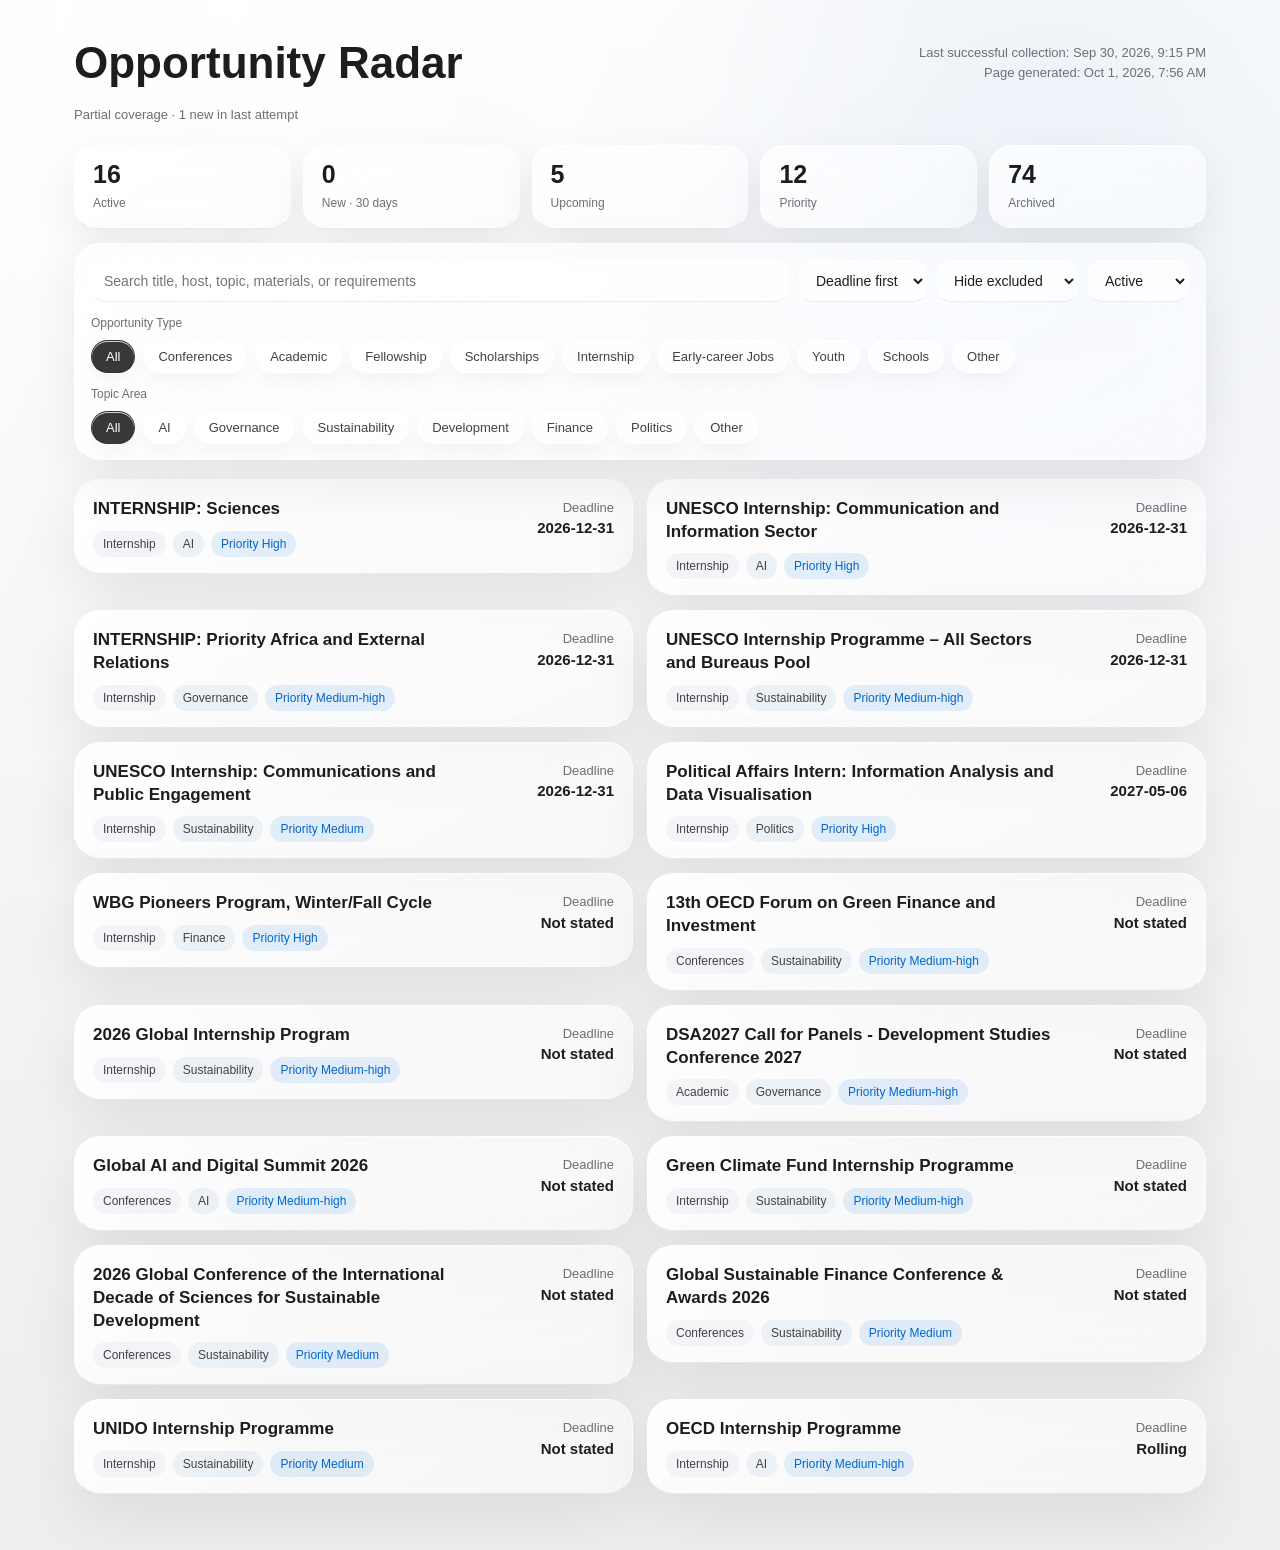
==== commit f2a24d88: "chore: update opportunity radar" ====
--- a/docs/index.html
+++ b/docs/index.html
@@ -176,7 +176,7 @@
       <div>
         <h1>Opportunity Radar</h1>
       </div>
-      <div class="meta">Last successful collection: <time data-date="2026-09-30T21:15:34.489717+00:00">2026-09-30T21:15:34.489717+00:00</time><br>Page generated: <time data-date="2026-09-30T21:19:08.241377+00:00">2026-10-01 05:19</time></div>
+      <div class="meta">Last successful collection: <time data-date="2026-09-30T21:15:34.489717+00:00">2026-09-30T21:15:34.489717+00:00</time><br>Page generated: <time data-date="2026-10-01T07:56:27.778388+00:00">2026-10-01 15:56</time></div>
     </header>
 
     <p class="collection-health" role="status">Partial coverage · 1 new in last attempt</p>
@@ -217,7 +217,7 @@
   </div>
 
   <script>
-    const opportunities = [{"机会名称": "ODI Fellowship Scheme 2026-28", "机会类型": "fellowship", "机会类型分组": "Fellowship", "主办方": "ODI Global", "议题标签": "development policy; government placement; economics; statistics; development finance; climate finance", "主题分区": "可持续发展/气候", "相关度": "高", "截止日期": "2026-03-31", "会议日期": "2026-2028 cohort", "地点/线上": "Government placements in partner countries", "原网页链接": "https://odi.org/en/fellowship-scheme", "申请/投稿链接": "https://odi.org/en/fellowship-scheme", "参加条件": "Aimed at young development professionals with a Master's degree or PhD in economics, statistics, or a related field; all nationalities are encouraged.", "费用": "No application fee identified; fellowship employment and support terms need checking for the next cohort.", "是否有资助": "Yes", "资助说明链接": "https://odi.org/en/fellowship-scheme", "需要准备的材料": "Application materials for the next cohort need checking; likely CV, academic background, and written responses.", "岗位类型": "", "岗位职能": "Development finance", "排除原因": "", "行动优先级": "中", "状态": "已错过", "备注": "The 2026-28 cohort is closed, but this is a high-value neutral development policy fellowship to monitor for the next cycle.", "发现日期": "2026-07-10", "最近核查日期": "2026-07-10", "链接指纹": "3bba5592c9c1ac84", "资格条件JSON": "", "经验门槛": "", "发布批次": "", "发现链接": "", "来源ID": "", "内容哈希": ""}, {"机会名称": "Call for Papers for the 2026 Annual Congress of the Asian Association of Environmental and Resource Economics", "机会类型": "CFP", "机会类型分组": "学术论坛/CFP", "主办方": "Asian Association of Environmental and Resource Economics", "议题标签": "environmental economics; resource economics; climate adaptation; economic resilience; Asia", "主题分区": "可持续发展/气候", "相关度": "中", "截止日期": "2026-07-10", "会议日期": "2026-08-20 to 2026-08-21", "地点/线上": "Jakarta, Indonesia", "原网页链接": "https://aaere.org/call-for-papers-for-the-2026-annual-congress-of-aaere", "申请/投稿链接": "https://jakarta2026.aaere.org", "参加条件": "Researchers working on environmental and resource economics topics, especially climate adaptation and economic resiliency in Asia; detailed eligibility needs checking.", "费用": "Needs checking", "是否有资助": "Needs checking", "资助说明链接": "Needs checking", "需要准备的材料": "Full paper or slides and registration materials; exact submission requirements need checking.", "岗位类型": "", "岗位职能": "Policy research", "排除原因": "", "行动优先级": "高", "状态": "值得申请", "备注": "Deadline appears to fall on the monitoring date, so act immediately if the submission or registration portal remains open.", "发现日期": "2026-07-10", "最近核查日期": "2026-07-10", "链接指纹": "c471c079a0cfa1e7", "资格条件JSON": "", "经验门槛": "", "发布批次": "", "发现链接": "", "来源ID": "", "内容哈希": ""}, {"机会名称": "Singapore AI Safety Fellowship", "机会类型": "fellowship", "机会类型分组": "Fellowship", "主办方": "Singapore AI Safety Hub (SASH)", "议题标签": "AI安全;AI治理;国际AI合作;可信AI;研究资助", "主题分区": "AI治理", "相关度": "高", "截止日期": "2026-07-10", "会议日期": "2026-09-21至2026-12-04", "地点/线上": "Singapore", "原网页链接": "https://www.aisafety.sg/programs/singapore-ai-safety-fellowship", "申请/投稿链接": "https://www.aisafety.sg/programs/singapore-ai-safety-fellowship", "参加条件": "面向希望开展能影响现实AI安全实践研究的研究者；具体学历、经验与项目要求待核查", "费用": "待核查", "是否有资助": "是", "资助说明链接": "https://www.aisafety.sg/programs/singapore-ai-safety-fellowship", "需要准备的材料": "申请表及研究相关材料；具体待核查", "岗位类型": "", "岗位职能": "AI或数字治理;政策研究;战略研究", "排除原因": "", "行动优先级": "高", "状态": "值得申请", "备注": "提供每月SGD 5,000 stipend、住宿和旅行支持，并含最高USD 30,000 compute，截止当天需立即行动。", "发现日期": "2026-07-10", "最近核查日期": "2026-07-10", "链接指纹": "0de9ea68b9771de2", "资格条件JSON": "", "经验门槛": "", "发布批次": "", "发现链接": "", "来源ID": "", "内容哈希": ""}, {"机会名称": "UNEP Finance Initiative Internship for APAC Regional Team", "机会类型": "internship", "机会类型分组": "Internship", "主办方": "United Nations Environment Programme (UNEP)", "议题标签": "可持续金融;亚太;气候金融;发展;国际组织", "主题分区": "可持续发展/气候", "相关度": "低", "截止日期": "2026-07-10", "会议日期": "待核查", "地点/线上": "Geneva/Remote", "原网页链接": "https://careers.un.org/jobSearchDescription/279004", "申请/投稿链接": "https://careers.un.org/jobSearchDescription/279004", "参加条件": "UN Secretariat internship 通常要求在读或近期毕业，具体学历、专业和语言要求以岗位页面为准；待核查", "费用": "No Fee；实习薪酬/津贴待核查", "是否有资助": "待核查", "资助说明链接": "待核查", "需要准备的材料": "UN Careers/Inspira 在线申请材料；具体材料待核查", "岗位类型": "Internship", "岗位职能": "可持续发展;发展融资;伙伴关系;政策研究", "排除原因": "", "行动优先级": "高", "状态": "值得申请", "备注": "与亚太可持续金融和国际组织经历直接相关；按用户给定日期为截止当天，需立即确认时区。", "发现日期": "2026-07-10", "最近核查日期": "2026-07-10", "链接指纹": "c04b9f916bbafb69", "资格条件JSON": "", "经验门槛": "", "发布批次": "", "发现链接": "", "来源ID": "", "内容哈希": ""}, {"机会名称": "Programme Management and Outreach Intern", "机会类型": "internship", "机会类型分组": "Internship", "主办方": "United Nations Office at Geneva", "议题标签": "项目管理;传播倡导;多边外交;国际组织;日内瓦", "主题分区": "全球治理/国际组织", "相关度": "低", "截止日期": "2026-07-11", "会议日期": "待核查", "地点/线上": "Geneva, Switzerland", "原网页链接": "https://careers.un.org/jobSearchDescription/279081", "申请/投稿链接": "https://careers.un.org/jobSearchDescription/279081", "参加条件": "UN Secretariat internship 通常要求在读或近期毕业，具体学历、专业和语言要求以岗位页面为准；待核查", "费用": "No Fee；实习薪酬/津贴待核查", "是否有资助": "待核查", "资助说明链接": "待核查", "需要准备的材料": "UN Careers/Inspira 在线申请材料；具体材料待核查", "岗位类型": "Internship", "岗位职能": "项目支持;传播倡导;伙伴关系", "排除原因": "", "行动优先级": "中高", "状态": "值得申请", "备注": "UN Geneva 平台价值高，虽然主题较宽，但对国际组织经历拓展有用。", "发现日期": "2026-07-10", "最近核查日期": "2026-07-10", "链接指纹": "ef9ad69c03ba2691", "资格条件JSON": "", "经验门槛": "", "发布批次": "", "发现链接": "", "来源ID": "", "内容哈希": ""}, {"机会名称": "DC Winter Fellowship 2027", "机会类型": "fellowship", "机会类型分组": "Fellowship", "主办方": "GovAI", "议题标签": "AI governance; AI policy; early career; public policy; research project", "主题分区": "AI治理", "相关度": "高", "截止日期": "2026-07-12", "会议日期": "2027-01-18 to 2027-04-09", "地点/线上": "Washington, DC", "原网页链接": "https://www.governance.ai/post/dc-winter-fellowship-2027", "申请/投稿链接": "https://www.governance.ai/post/dc-winter-fellowship-2027", "参加条件": "Open to early career individuals entering U.S. AI policy and more experienced professionals transitioning from adjacent fields; detailed eligibility needs checking.", "费用": "Needs checking", "是否有资助": "Needs checking", "资助说明链接": "Needs checking", "需要准备的材料": "Needs checking", "岗位类型": "", "岗位职能": "AI or digital governance", "排除原因": "", "行动优先级": "高", "状态": "值得申请", "备注": "Very time sensitive and highly relevant for AI governance, policy research, and early career positioning.", "发现日期": "2026-07-10", "最近核查日期": "2026-07-10", "链接指纹": "c13c8b3ce0343021", "资格条件JSON": "", "经验门槛": "", "发布批次": "", "发现链接": "", "来源ID": "", "内容哈希": ""}, {"机会名称": "UK Winter Fellowship 2027, Applied Track", "机会类型": "fellowship", "机会类型分组": "Fellowship", "主办方": "Centre for the Governance of AI", "议题标签": "AI governance; AI policy; policy engagement; programme management; global governance", "主题分区": "AI治理", "相关度": "高", "截止日期": "2026-07-12", "会议日期": "2027-01-18 to 2027-04-09", "地点/线上": "London, United Kingdom", "原网页链接": "https://www.governance.ai/post/winter-fellowship-2027-applied-track", "申请/投稿链接": "https://www.governance.ai/post/winter-fellowship-2027-applied-track", "参加条件": "Open to a wide range of applicants with experience in communications, policy, advocacy, events, research management, programme management, operations, fundraising or research pivoting.", "费用": "No application fee stated", "是否有资助": "Needs checking", "资助说明链接": "https://www.governance.ai/post/winter-fellowship-2027-applied-track", "需要准备的材料": "Written application; later stages include abstract reasoning assessment, paid remote work test, interview and reference checks", "岗位类型": "", "岗位职能": "AI or digital governance", "排除原因": "", "行动优先级": "高", "状态": "值得申请", "备注": "Very strong AI governance opportunity, especially for applied policy, operations, communications and programme roles.", "发现日期": "2026-07-10", "最近核查日期": "2026-07-10", "链接指纹": "3fa984de39939503", "资格条件JSON": "", "经验门槛": "", "发布批次": "", "发现链接": "", "来源ID": "", "内容哈希": ""}, {"机会名称": "INTERN - ECONOMIC AFFAIRS, Economic Commission for Europe", "机会类型": "internship", "机会类型分组": "Internship", "主办方": "United Nations Economic Commission for Europe / UN Careers", "议题标签": "economic affairs; sustainable development; international organizations; economic governance; policy research", "主题分区": "可持续发展/气候", "相关度": "低", "截止日期": "2026-07-13", "会议日期": "待核查", "地点/线上": "Geneva, Switzerland", "原网页链接": "https://careers.un.org/jobSearchDescription/280166", "申请/投稿链接": "https://careers.un.org/jobSearchDescription/280166", "参加条件": "UN internship 通常要求在读本科高年级/研究生或毕业后短期内；本岗位具体学历、语言和技能要求待核查", "费用": "No Fee；差旅、签证、住宿及生活成本待核查", "是否有资助": "待核查", "资助说明链接": "待核查", "需要准备的材料": "UN Careers 个人档案/PHP、教育经历、语言与技能信息等；是否需 cover letter 待核查", "岗位类型": "Internship", "岗位职能": "政策研究", "排除原因": "", "行动优先级": "高", "状态": "值得申请", "备注": "UN Careers 已单独检索到明确 internship，经济事务方向与发展、国际经济治理和多边机构研究高度相关。", "发现日期": "2026-07-10", "最近核查日期": "2026-07-10", "链接指纹": "9e9328bdc9bb0765", "资格条件JSON": "", "经验门槛": "", "发布批次": "", "发现链接": "", "来源ID": "", "内容哈希": ""}, {"机会名称": "UN Policy Pulse Intern", "机会类型": "internship", "机会类型分组": "Internship", "主办方": "United Nations Department of Global Communications / UN Careers", "议题标签": "public information; communications; UN policy; global governance; multilateral cooperation", "主题分区": "国际关系/政治学", "相关度": "低", "截止日期": "2026-07-13", "会议日期": "待核查", "地点/线上": "Work Location listed as Vienna；Duty Station listed as New York，需核查", "原网页链接": "https://careers.un.org/jobSearchDescription/279912", "申请/投稿链接": "https://careers.un.org/jobSearchDescription/279912", "参加条件": "UN internship 通常要求在读本科高年级/研究生或毕业后短期内；本岗位具体学历、语言和传播/政策写作要求待核查", "费用": "No Fee；差旅、签证、住宿及生活成本待核查", "是否有资助": "待核查", "资助说明链接": "待核查", "需要准备的材料": "UN Careers 个人档案/PHP、教育经历、语言与技能信息等；是否需 writing sample 待核查", "岗位类型": "Internship", "岗位职能": "传播倡导", "排除原因": "", "行动优先级": "高", "状态": "值得申请", "备注": "公共信息与政策传播岗位，可用于积累联合国政策议题、全球治理传播和多边叙事经验。", "发现日期": "2026-07-10", "最近核查日期": "2026-07-10", "链接指纹": "de7dce8c68937595", "资格条件JSON": "", "经验门槛": "", "发布批次": "", "发现链接": "", "来源ID": "", "内容哈希": ""}, {"机会名称": "UNDP Tokyo Public Affairs Intern", "机会类型": "internship", "机会类型分组": "Internship", "主办方": "UNDP Representation Office in Tokyo", "议题标签": "UNDP; public affairs; communications; partnerships; youth engagement; SDGs; development", "主题分区": "发展/不平等", "相关度": "低", "截止日期": "2026-07-13", "会议日期": "待核查", "地点/线上": "Tokyo，页面说明可根据事先协商偶尔远程", "原网页链接": "https://www.undp.org/sites/g/files/zskgke326/files/2026-06/tor-pa-intern-202606.pdf", "申请/投稿链接": "mailto:undptokyo.hr@undp.org", "参加条件": "研究生在读、本科最后一年在读，或毕业一年内；日语熟练；英语书面和口语优秀；专业经历为加分项", "费用": "无申请费；除UNDP实习津贴外，其他相关费用由实习生或资助方承担", "是否有资助": "是", "资助说明链接": "https://www.undp.org/sites/g/files/zskgke326/files/2026-06/tor-pa-intern-202606.pdf", "需要准备的材料": "UNDP Internship application form；英文和日文简历；英文和日文cover letter", "岗位类型": "Internship", "岗位职能": "传播倡导/伙伴关系/项目支持", "排除原因": "岗位职能偏强专业壁垒：hr", "行动优先级": "高", "状态": "值得申请", "备注": "公共传播、私营部门伙伴关系、青年参与和发展议题结合紧密，截止很近。", "发现日期": "2026-07-10", "最近核查日期": "2026-07-10", "链接指纹": "e5cebac7f408f29e", "资格条件JSON": "", "经验门槛": "", "发布批次": "", "发现链接": "", "来源ID": "", "内容哈希": ""}, {"机会名称": "Communications Intern, Corruption and Financial Crime Branch", "机会类型": "internship", "机会类型分组": "Internship", "主办方": "United Nations Office on Drugs and Crime", "议题标签": "UN system; anti corruption; financial crime; governance; communications", "主题分区": "可持续发展/气候", "相关度": "低", "截止日期": "2026-07-13", "会议日期": "Needs checking", "地点/线上": "Vienna, Austria", "原网页链接": "https://careers.un.org/jobSearchDescription/280116", "申请/投稿链接": "https://careers.un.org/jobSearchDescription/280116", "参加条件": "Eligibility needs checking inside UN Careers; likely student or recent graduate eligibility applies.", "费用": "No application fee indicated; remuneration needs checking.", "是否有资助": "Needs checking", "资助说明链接": "Needs checking", "需要准备的材料": "UN Careers profile, CV or personal history information, cover letter, and education information; exact materials need checking.", "岗位类型": "Internship", "岗位职能": "Communications", "排除原因": "", "行动优先级": "中高", "状态": "值得申请", "备注": "Relevant to governance and financial integrity, but the crime prevention framing makes it less central than development or climate policy roles.", "发现日期": "2026-07-10", "最近核查日期": "2026-07-10", "链接指纹": "ba333d23ac3cf1f1", "资格条件JSON": "", "经验门槛": "", "发布批次": "", "发现链接": "", "来源ID": "", "内容哈希": ""}, {"机会名称": "Richard P. Nathan Public Policy Fellowship", "机会类型": "fellowship", "机会类型分组": "Fellowship", "主办方": "Rockefeller Institute of Government", "议题标签": "public policy; climate and environment; fiscal policy; social policy; governance", "主题分区": "可持续发展/气候", "相关度": "中", "截止日期": "2026-07-13", "会议日期": "September 2026–September 2027", "地点/线上": "Virtual or Albany, New York, United States", "原网页链接": "https://rockinst.org/news/article/call-for-applications-richard-p-nathan-public-policy-fellowship-at-the-rockefeller-institute-of-government", "申请/投稿链接": "https://rockinst.org/news/article/call-for-applications-richard-p-nathan-public-policy-fellowship-at-the-rockefeller-institute-of-government", "参加条件": "Professionals in higher education, researchers, practitioners, and retirees with policy research or outreach interests.", "费用": "No application fee stated", "是否有资助": "Yes", "资助说明链接": "https://rockinst.org/news/article/call-for-applications-richard-p-nathan-public-policy-fellowship-at-the-rockefeller-institute-of-government", "需要准备的材料": "Current CV or resume; research or policy outreach description up to 500 words; professional and topical interest statement up to 500 words; at least two professional references; optional writing sample.", "岗位类型": "", "岗位职能": "Policy research", "排除原因": "", "行动优先级": "中", "状态": "新发现", "备注": "Good public policy writing opportunity with climate, fiscal, and governance angles, but it is unpaid and US state-policy oriented.", "发现日期": "2026-07-10", "最近核查日期": "2026-07-10", "链接指纹": "58793e222148c7ee", "资格条件JSON": "", "经验门槛": "", "发布批次": "", "发现链接": "", "来源ID": "", "内容哈希": ""}, {"机会名称": "Sustainable Urban Mobility Intern", "机会类型": "internship", "机会类型分组": "Internship", "主办方": "United Nations Human Settlements Programme", "议题标签": "sustainable cities; urban mobility; sustainable development; climate; UN-Habitat", "主题分区": "可持续发展/气候", "相关度": "低", "截止日期": "2026-07-13", "会议日期": "Needs checking", "地点/线上": "Nairobi, Kenya; in person", "原网页链接": "https://careers.un.org/jobSearchDescription/279898?language=en", "申请/投稿链接": "https://careers.un.org/jobSearchDescription/279898?language=en", "参加条件": "Eligibility details should be verified in UN Careers; internship category I-1.", "费用": "No application fee stated by UN Careers", "是否有资助": "Needs checking", "资助说明链接": "Needs checking", "需要准备的材料": "UN Careers application profile and role-specific materials; exact documents need checking", "岗位类型": "Internship", "岗位职能": "Sustainable development", "排除原因": "Urban mobility may require specialized urban planning or transport knowledge; apply only if sustainable cities and transport policy fit the profile.", "行动优先级": "中", "状态": "待核查", "备注": "Relevant to sustainable development, but less central than global governance or climate finance opportunities.", "发现日期": "2026-07-10", "最近核查日期": "2026-07-10", "链接指纹": "155233f8e00dac87", "资格条件JSON": "", "经验门槛": "", "发布批次": "", "发现链接": "", "来源ID": "", "内容哈希": ""}, {"机会名称": "Intern – Climate, Economics and Finance", "机会类型": "internship", "机会类型分组": "Internship", "主办方": "World Resources Institute India", "议题标签": "climate economics; climate finance; low-carbon transition; sustainability; policy research", "主题分区": "可持续发展/气候", "相关度": "低", "截止日期": "2026-07-14", "会议日期": "待核查", "地点/线上": "Bangalore, India；hybrid / office flex", "原网页链接": "https://www.wri.org/careers/jobs/intern-climate-economics-and-finance-2026-jr100352", "申请/投稿链接": "https://www.wri.org/careers/jobs/intern-climate-economics-and-finance-2026-jr100352", "参加条件": "正在攻读气候变化、可持续、公共政策、发展研究或相关方向硕士学位；0-1年相关工作/实习经验；其他资格待核查", "费用": "待核查", "是否有资助": "待核查", "资助说明链接": "待核查", "需要准备的材料": "简历；可能有 writing test；cover letter 或其他材料待核查", "岗位类型": "Internship", "岗位职能": "气候", "排除原因": "", "行动优先级": "高", "状态": "值得申请", "备注": "WRI 的 Climate, Economics and Finance 项目与气候融资、低碳转型和发展政策高度吻合，且截止临近。", "发现日期": "2026-07-10", "最近核查日期": "2026-07-10", "链接指纹": "3eca38673e554f99", "资格条件JSON": "", "经验门槛": "", "发布批次": "", "发现链接": "", "来源ID": "", "内容哈希": ""}, {"机会名称": "Research Intern: Cyber and New Technologies", "机会类型": "internship", "机会类型分组": "Internship", "主办方": "United Nations Interregional Crime and Justice Research Institute", "议题标签": "AI governance; digital governance; cyber policy; emerging technologies; global governance", "主题分区": "AI治理", "相关度": "高", "截止日期": "2026-07-14", "会议日期": "Needs checking", "地点/线上": "Remote full time; duty station Turin", "原网页链接": "https://careers.un.org/jobSearchDescription/280439", "申请/投稿链接": "https://careers.un.org/jobSearchDescription/280439", "参加条件": "Eligibility details should be verified in UN Careers; internship category I-1.", "费用": "No application fee stated by UN Careers", "是否有资助": "Needs checking", "资助说明链接": "Needs checking", "需要准备的材料": "UN Careers application profile and role-specific materials; exact documents need checking", "岗位类型": "Internship", "岗位职能": "AI or digital governance", "排除原因": "", "行动优先级": "高", "状态": "值得申请", "备注": "Strong fit for AI governance and emerging technology policy with a UN research institute, but the deadline is very close.", "发现日期": "2026-07-10", "最近核查日期": "2026-07-10", "链接指纹": "f7f5d821b1f09c1c", "资格条件JSON": "", "经验门槛": "", "发布批次": "", "发现链接": "", "来源ID": "", "内容哈希": ""}, {"机会名称": "UNEP Finance Initiative Risk Center Internship - Support for Sustainability Risk Programming", "机会类型": "internship", "机会类型分组": "Internship", "主办方": "United Nations Environment Programme (UNEP)", "议题标签": "可持续金融;气候金融;风险治理;ESG;国际组织", "主题分区": "可持续发展/气候", "相关度": "低", "截止日期": "2026-07-14", "会议日期": "待核查", "地点/线上": "Geneva/Remote", "原网页链接": "https://careers.un.org/jobSearchDescription/280026?language=en", "申请/投稿链接": "https://careers.un.org/jobSearchDescription/280026?language=en", "参加条件": "UN Secretariat internship 通常要求在读或近期毕业，具体学历、专业和语言要求以岗位页面为准；待核查", "费用": "No Fee；实习薪酬/津贴待核查", "是否有资助": "待核查", "资助说明链接": "待核查", "需要准备的材料": "UN Careers/Inspira 在线申请材料；具体材料待核查", "岗位类型": "Internship", "岗位职能": "可持续发展;气候;发展融资;政策研究", "排除原因": "", "行动优先级": "高", "状态": "值得申请", "备注": "UNEP FI 与可持续金融和风险治理高度匹配，截止日很近，应优先核查并提交。", "发现日期": "2026-07-10", "最近核查日期": "2026-07-10", "链接指纹": "13aba2ca53c95d6c", "资格条件JSON": "", "经验门槛": "", "发布批次": "", "发现链接": "", "来源ID": "", "内容哈希": ""}, {"机会名称": "Evaluation, Compliance, and Risk Management Intern", "机会类型": "internship", "机会类型分组": "Internship", "主办方": "United Nations Department of Safety and Security", "议题标签": "evaluation; compliance; risk management; UN operations; governance", "主题分区": "国际关系/政治学", "相关度": "低", "截止日期": "2026-07-14", "会议日期": "Needs checking", "地点/线上": "New York, United States; in-person or remote", "原网页链接": "https://careers.un.org/jobSearchDescription/279371", "申请/投稿链接": "https://careers.un.org/jobSearchDescription/279371", "参加条件": "UN internship eligibility; student or recent graduate requirements need checking in the job page.", "费用": "No application fee", "是否有资助": "No", "资助说明链接": "Needs checking", "需要准备的材料": "Online UN Careers application; CV or PHP profile; cover letter or motivation statement may be required; details need checking.", "岗位类型": "Internship", "岗位职能": "Governance", "排除原因": "Security department context may be less aligned with development policy; apply only if duties are evaluation and governance-focused.", "行动优先级": "中", "状态": "新发现", "备注": "Potentially valuable for monitoring, evaluation, compliance, and institutional governance skills inside the UN system.", "发现日期": "2026-07-10", "最近核查日期": "2026-07-10", "链接指纹": "138b9f429fd52f33", "资格条件JSON": "", "经验门槛": "", "发布批次": "", "发现链接": "", "来源ID": "", "内容哈希": ""}, {"机会名称": "AGI Governance Fellowship", "机会类型": "fellowship", "机会类型分组": "Fellowship", "主办方": "Johns Hopkins University School of Government and Policy", "议题标签": "AGI治理;AI政策;民主治理;制度设计;前沿AI", "主题分区": "AI治理", "相关度": "高", "截止日期": "2026-07-15", "会议日期": "2026-09-08至2026-09-25", "地点/线上": "Washington, DC；in-person only", "原网页链接": "https://sogp.jh.edu/agi-governance-fellowship", "申请/投稿链接": "https://sogp.jh.edu/agi-governance-fellowship", "参加条件": "须有相关领域研究生学位或等同实践经验；early career，通常为本科毕业8年内；已具备AI治理或前沿AI系统技术理解基础", "费用": "项目资助旅行、住宿和餐食/incidentals；其他费用待核查", "是否有资助": "是", "资助说明链接": "https://sogp.jh.edu/agi-governance-fellowship", "需要准备的材料": "在线申请材料；具体待核查", "岗位类型": "", "岗位职能": "AI或数字治理;政策研究;战略研究", "排除原因": "", "行动优先级": "高", "状态": "值得申请", "备注": "面向已具备AI治理基础的early-career研究者/实践者，资助覆盖较清晰，适合高强度政策训练。", "发现日期": "2026-07-10", "最近核查日期": "2026-07-10", "链接指纹": "5e7012131b3a4b4f", "资格条件JSON": "", "经验门槛": "", "发布批次": "", "发现链接": "", "来源ID": "", "内容哈希": ""}, {"机会名称": "Gender Inclusive Climate Finance Internship", "机会类型": "internship", "机会类型分组": "Internship", "主办方": "Stockholm Environment Institute Asia", "议题标签": "climate finance; gender; social inclusion; adaptation finance; Asia-Pacific; development", "主题分区": "可持续发展/气候", "相关度": "高", "截止日期": "2026-07-15", "会议日期": "2026-09-01 to 2027-02-28", "地点/线上": "Bangkok, Thailand", "原网页链接": "https://www.sei.org/people/jobs/genjust-intern-asia", "申请/投稿链接": "https://www.sei.org/people/jobs/genjust-intern-asia", "参加条件": "Master's student or recent master's graduate in gender studies, public policy, development or a related field; English fluency required.", "费用": "No application fee stated", "是否有资助": "Yes", "资助说明链接": "https://www.sei.org/people/jobs/genjust-intern-asia", "需要准备的材料": "Short cover letter, CV, and one reference contact", "岗位类型": "Internship", "岗位职能": "Climate", "排除原因": "", "行动优先级": "高", "状态": "值得申请", "备注": "Excellent NGO policy-research fit for inclusive climate adaptation finance and development policy in Asia-Pacific.", "发现日期": "2026-07-10", "最近核查日期": "2026-07-10", "链接指纹": "2d004f22df1e28d5", "资格条件JSON": "", "经验门槛": "", "发布批次": "", "发现链接": "", "来源ID": "", "内容哈希": ""}, {"机会名称": "ICEGOV 2026 Scholarship Application", "机会类型": "学术年会", "机会类型分组": "学术论坛/CFP", "主办方": "United Nations University Operating Unit on Policy-Driven Electronic Governance (UNU-EGOV) 与 Prince Sultan University", "议题标签": "电子治理;数字政府;数字治理;社会包容;可持续发展", "主题分区": "AI治理", "相关度": "高", "截止日期": "2026-07-15", "会议日期": "2026-09-28至2026-10-01", "地点/线上": "Riyadh, Saudi Arabia", "原网页链接": "https://www.icegov.org/2026", "申请/投稿链接": "https://www.icegov.org/2026", "参加条件": "Scholarship具体申请条件待核查；会议面向电子治理/数字治理领域研究者、政府、国际组织、民间社会与产业界", "费用": "参会注册费和奖学金覆盖范围待核查", "是否有资助": "是", "资助说明链接": "https://www.icegov.org/2026", "需要准备的材料": "Scholarship申请材料待核查；如已投稿/录用论文需准备论文和作者注册材料", "岗位类型": "", "岗位职能": "AI或数字治理;政策研究;治理", "排除原因": "", "行动优先级": "高", "状态": "值得申请", "备注": "UNU-EGOV主导的数字治理会议，奖学金申请7月15日截止，适合数字政府/AI治理方向。", "发现日期": "2026-07-10", "最近核查日期": "2026-07-10", "链接指纹": "0fb7b168583fef6c", "资格条件JSON": "", "经验门槛": "", "发布批次": "", "发现链接": "", "来源ID": "", "内容哈希": ""}, {"机会名称": "Intern, Green Financial Systems and Green Economy Transition", "机会类型": "internship", "机会类型分组": "Internship", "主办方": "European Bank for Reconstruction and Development", "议题标签": "green finance; climate finance; policy dialogue; sustainable investment; multilateral development banks", "主题分区": "可持续发展/气候", "相关度": "高", "截止日期": "2026-07-15", "会议日期": "12 months", "地点/线上": "London, United Kingdom", "原网页链接": "https://jobs.ebrd.com/job/London-Intern/1412767333", "申请/投稿链接": "https://jobs.ebrd.com/job/London-Intern/1412767333", "参加条件": "Degree preferred in a technical discipline, economics, or a combination of commercial and technical skills; knowledge of green finance, climate policy, and financial institutions is relevant.", "费用": "No application fee; compensation details need checking.", "是否有资助": "Yes", "资助说明链接": "https://jobs.ebrd.com/job/London-Intern/1412767333", "需要准备的材料": "Online application, CV, and role-specific screening materials; cover letter needs checking.", "岗位类型": "Internship", "岗位职能": "Climate", "排除原因": "", "行动优先级": "高", "状态": "值得申请", "备注": "Excellent MDB internship for climate finance, green economy transition, policy dialogue, and financial-sector sustainability.", "发现日期": "2026-07-10", "最近核查日期": "2026-07-10", "链接指纹": "b9cea711ae05de51", "资格条件JSON": "", "经验门槛": "", "发布批次": "", "发现链接": "", "来源ID": "", "内容哈希": ""}, {"机会名称": "Political Affairs Intern: Policy Planning", "机会类型": "internship", "机会类型分组": "Internship", "主办方": "United Nations Department of Peace Operations", "议题标签": "政策规划;多边主义;国际组织;全球治理;和平行动", "主题分区": "国际关系/政治学", "相关度": "低", "截止日期": "2026-07-15", "会议日期": "待核查", "地点/线上": "New York, UNHQ", "原网页链接": "https://careers.un.org/jobSearchDescription/279488", "申请/投稿链接": "https://careers.un.org/jobSearchDescription/279488", "参加条件": "UN Secretariat internship 通常要求在读或近期毕业，具体学历、专业和语言要求以岗位页面为准；待核查", "费用": "No Fee；实习薪酬/津贴待核查", "是否有资助": "待核查", "资助说明链接": "待核查", "需要准备的材料": "UN Careers/Inspira 在线申请材料；具体材料待核查", "岗位类型": "Internship", "岗位职能": "政策研究;战略研究;治理", "排除原因": "", "行动优先级": "高", "状态": "值得申请", "备注": "政策规划方向与全球治理、国际组织职业探索高度相关。", "发现日期": "2026-07-10", "最近核查日期": "2026-07-10", "链接指纹": "12657989d1ba601f", "资格条件JSON": "", "经验门槛": "", "发布批次": "", "发现链接": "", "来源ID": "", "内容哈希": ""}, {"机会名称": "2nd Edition International Conference on Governance and Sustainability: Call for Papers", "机会类型": "CFP", "机会类型分组": "学术论坛/CFP", "主办方": "International Conference on Governance and Sustainability", "议题标签": "governance; sustainability; climate change; CSR; technological change; economic change", "主题分区": "可持续发展/气候", "相关度": "低", "截止日期": "2026-07-15", "会议日期": "2026-10-30", "地点/线上": "Hammamet, Tunisia", "原网页链接": "https://eaa-online.org/arc/events/2nd-edition-international-conference-on-governance-and-sustainability-call-for-papers", "申请/投稿链接": "https://eaa-online.org/arc/events/2nd-edition-international-conference-on-governance-and-sustainability-call-for-papers", "参加条件": "Researchers and practitioners working on governance, sustainability, CSR, climate, technological, and economic transformations; detailed eligibility needs checking.", "费用": "Needs checking", "是否有资助": "Needs checking", "资助说明链接": "Needs checking", "需要准备的材料": "Paper or proposal materials need checking in the full call.", "岗位类型": "", "岗位职能": "Policy research", "排除原因": "Higher political sensitivity or China-related risk framing: ned", "行动优先级": "中高", "状态": "值得申请", "备注": "Near deadline and thematically aligned with governance, sustainability, climate, and economic transformation.", "发现日期": "2026-07-10", "最近核查日期": "2026-07-10", "链接指纹": "45f0e215524d09bc", "资格条件JSON": "", "经验门槛": "", "发布批次": "", "发现链接": "", "来源ID": "", "内容哈希": ""}, {"机会名称": "Communications Intern, ICCAP Project", "机会类型": "internship", "机会类型分组": "Internship", "主办方": "Stockholm Environment Institute Asia", "议题标签": "climate finance; inclusive climate finance; Asia-Pacific; communications; sustainability", "主题分区": "可持续发展/气候", "相关度": "高", "截止日期": "2026-07-15", "会议日期": "2026-08 to 2027-01", "地点/线上": "Bangkok, Thailand", "原网页链接": "https://www.sei.org/people/jobs/communications-intern-asia", "申请/投稿链接": "https://www.sei.org/people/jobs/communications-intern-asia", "参加条件": "Recent graduate within the past year or master's student in communications, media, digital marketing, visual communications or similar fields; excellent English required.", "费用": "Paid internship; relocation and insurance details need checking.", "是否有资助": "Yes", "资助说明链接": "https://www.sei.org/people/jobs/communications-intern-asia", "需要准备的材料": "Short cover letter, CV, one reference, insurance information, and expected travel timing for Bangkok.", "岗位类型": "Internship", "岗位职能": "Communications", "排除原因": "", "行动优先级": "中高", "状态": "值得申请", "备注": "Strong climate-finance communications role linked to inclusive climate finance for vulnerable communities in Asia-Pacific.", "发现日期": "2026-07-10", "最近核查日期": "2026-07-10", "链接指纹": "f3ac2235157e6f3b", "资格条件JSON": "", "经验门槛": "", "发布批次": "", "发现链接": "", "来源ID": "", "内容哈希": ""}, {"机会名称": "Energy Policy Internship", "机会类型": "internship", "机会类型分组": "Internship", "主办方": "Stockholm Environment Institute Asia", "议题标签": "energy transition; climate policy; just transition; stakeholder engagement; Southeast Asia", "主题分区": "可持续发展/气候", "相关度": "高", "截止日期": "2026-07-15", "会议日期": "2026-08 to 2027-01", "地点/线上": "Bangkok, Thailand", "原网页链接": "https://www.sei.org/people/jobs/energy-policy-intern-asia", "申请/投稿链接": "https://www.sei.org/people/jobs/energy-policy-intern-asia", "参加条件": "Graduate student or recent graduate with background in energy policy, renewable energy, just energy transition or related fields; English required and Thai is an advantage.", "费用": "No application fee stated", "是否有资助": "Yes", "资助说明链接": "https://www.sei.org/people/jobs/energy-policy-intern-asia", "需要准备的材料": "Application materials need checking on the application portal", "岗位类型": "Internship", "岗位职能": "Climate", "排除原因": "", "行动优先级": "中高", "状态": "值得申请", "备注": "Strong fit for climate governance and just energy transition policy, especially for Southeast Asia research interests.", "发现日期": "2026-07-10", "最近核查日期": "2026-07-10", "链接指纹": "991349d26ddbdeb8", "资格条件JSON": "", "经验门槛": "", "发布批次": "", "发现链接": "", "来源ID": "", "内容哈希": ""}, {"机会名称": "Second International Conference on Just Transition and Environmental Justice", "机会类型": "CFP", "机会类型分组": "学术论坛/CFP", "主办方": "Aberystwyth University Department of Law and Criminology", "议题标签": "just transition; environmental justice; climate finance; climate governance; decarbonisation", "主题分区": "可持续发展/气候", "相关度": "中", "截止日期": "2026-07-15", "会议日期": "2026-09-10 to 2026-09-11", "地点/线上": "Aberystwyth University, United Kingdom", "原网页链接": "https://www.aber.ac.uk/en/lac/news/just-transition-and-environmental-justice/call-for-papers", "申请/投稿链接": "https://www.aber.ac.uk/en/lac/news/just-transition-and-environmental-justice/call-for-papers", "参加条件": "Researchers and participants interested in just transition, environmental justice and climate governance.", "费用": "Needs checking", "是否有资助": "Needs checking", "资助说明链接": "Needs checking", "需要准备的材料": "Abstract and author details; exact format needs checking.", "岗位类型": "", "岗位职能": "Policy research", "排除原因": "", "行动优先级": "中高", "状态": "新发现", "备注": "Good climate governance CFP with a near deadline and a strong justice and finance angle.", "发现日期": "2026-07-10", "最近核查日期": "2026-07-10", "链接指纹": "ae560e5f7e7e2f36", "资格条件JSON": "", "经验门槛": "", "发布批次": "", "发现链接": "", "来源ID": "", "内容哈希": ""}, {"机会名称": "2026 Youth Symposium Call for Papers", "机会类型": "CFP", "机会类型分组": "学术论坛/CFP", "主办方": "East Asia Young Scholars Association", "议题标签": "East Asian studies; youth scholars; regional studies; political science; international relations; AI governance", "主题分区": "AI治理", "相关度": "中", "截止日期": "2026-07-15", "会议日期": "Needs checking", "地点/线上": "Needs checking", "原网页链接": "https://eaysa.org", "申请/投稿链接": "https://eaysa.org", "参加条件": "Advanced students, PhD candidates, postdocs, early-career faculty and scholars whose research intersects with East Asian studies.", "费用": "EAYSA states its activities, membership and Anchor publications are free; symposium-specific cost needs checking", "是否有资助": "Needs checking", "资助说明链接": "Needs checking", "需要准备的材料": "Submission materials need checking in the symposium guidelines", "岗位类型": "", "岗位职能": "研究支持", "排除原因": "", "行动优先级": "中", "状态": "待核查", "备注": "Potentially useful early-career East Asian studies venue; verify symposium theme and political sensitivity before submission.", "发现日期": "2026-07-10", "最近核查日期": "2026-07-10", "链接指纹": "69337ca592920d5f", "资格条件JSON": "", "经验门槛": "", "发布批次": "", "发现链接": "", "来源ID": "", "内容哈希": ""}, {"机会名称": "20th Annual Conference on Asian Studies: Denial, Exclusion, Absence", "机会类型": "CFP", "机会类型分组": "学术论坛/CFP", "主办方": "Department of Asian Studies, Palacký University Olomouc", "议题标签": "Asian studies; international relations; political science; sociology; East Asia", "主题分区": "发展/不平等", "相关度": "中", "截止日期": "2026-07-15", "会议日期": "2026-11-20 to 2026-11-21", "地点/线上": "Olomouc, Czech Republic", "原网页链接": "https://acas.upol.cz/call-for-papers", "申请/投稿链接": "https://acas.upol.cz/call-for-papers", "参加条件": "Original research in Asian studies, including international relations, political science, sociology and related humanities or social science fields.", "费用": "Needs checking", "是否有资助": "Needs checking", "资助说明链接": "Needs checking", "需要准备的材料": "Abstract, paper title, author information and relevant proposal details; exact format needs checking.", "岗位类型": "", "岗位职能": "Policy research", "排除原因": "", "行动优先级": "中", "状态": "新发现", "备注": "Relevant for East Asian or Asian governance research, though the theme is broader than development or global governance.", "发现日期": "2026-07-10", "最近核查日期": "2026-07-10", "链接指纹": "1e52529500900b71", "资格条件JSON": "", "经验门槛": "", "发布批次": "", "发现链接": "", "来源ID": "", "内容哈希": ""}, {"机会名称": "21st Interdisciplinary Conference on Intangibles, Sustainability, and Value Creation", "机会类型": "CFP", "机会类型分组": "学术论坛/CFP", "主办方": "University of Gothenburg", "议题标签": "sustainability governance; responsible investment; sustainable finance; reporting; due diligence; accountability", "主题分区": "可持续发展/气候", "相关度": "中", "截止日期": "2026-07-15", "会议日期": "Needs checking", "地点/线上": "Gothenburg, Sweden", "原网页链接": "https://www.gu.se/en/event/21st-interdisciplinary-conference-on-intangibles-sustainability-and-value-creation", "申请/投稿链接": "https://www.gu.se/en/event/21st-interdisciplinary-conference-on-intangibles-sustainability-and-value-creation", "参加条件": "Open to theoretical, empirical, and interdisciplinary contributions from accounting, management, governance, sustainability, and related fields.", "费用": "Early bird registration is SEK 2,300 excluding VAT; regular registration is SEK 3,000 excluding VAT; accommodation is not included.", "是否有资助": "Needs checking", "资助说明链接": "Needs checking", "需要准备的材料": "Extended abstract or full paper.", "岗位类型": "", "岗位职能": "Sustainable development", "排除原因": "", "行动优先级": "中", "状态": "值得申请", "备注": "Relevant if your work connects sustainability governance, disclosure regulation, due diligence, and sustainable finance.", "发现日期": "2026-07-10", "最近核查日期": "2026-07-10", "链接指纹": "c1bb74bc7c0dd039", "资格条件JSON": "", "经验门槛": "", "发布批次": "", "发现链接": "", "来源ID": "", "内容哈希": ""}, {"机会名称": "Call for Paper and Panel Proposals: 80th Annual Conference", "机会类型": "CFP", "机会类型分组": "学术论坛/CFP", "主办方": "New York State Political Science Association", "议题标签": "political science; governance; comparative politics; public policy; international relations", "主题分区": "国际关系/政治学", "相关度": "中", "截止日期": "2026-07-15", "会议日期": "2026-09-26", "地点/线上": "Needs checking", "原网页链接": "https://www.nyspsa.org/80th-annual-conference-information-2026-1/call-for-paper-and-panel-proposals", "申请/投稿链接": "https://www.nyspsa.org/80th-annual-conference-information-2026-1/call-for-paper-and-panel-proposals", "参加条件": "Open to paper and panel proposals in political science; membership and presenter requirements need checking.", "费用": "Needs checking", "是否有资助": "Needs checking", "资助说明链接": "Needs checking", "需要准备的材料": "Paper or panel proposal, title, abstract, author information; exact submission fields need checking.", "岗位类型": "", "岗位职能": "Policy research", "排除原因": "", "行动优先级": "中", "状态": "新发现", "备注": "Useful near-term political science CFP, especially for governance or comparative politics papers.", "发现日期": "2026-07-10", "最近核查日期": "2026-07-10", "链接指纹": "d16a7b4a5149fd01", "资格条件JSON": "", "经验门槛": "", "发布批次": "", "发现链接": "", "来源ID": "", "内容哈希": ""}, {"机会名称": "Green Finance, Technological Innovation & Global Governance International Conference", "机会类型": "学术年会/CFP", "机会类型分组": "学术论坛/CFP", "主办方": "Shanghai University of International Business and Economics School of Finance / FinLAB, Dublin City University", "议题标签": "green finance; technological innovation; global governance; sustainable finance; climate risk; digital finance", "主题分区": "可持续发展/气候", "相关度": "高", "截止日期": "2026-07-15", "会议日期": "2026-08-29至2026-08-30", "地点/线上": "Shanghai, China", "原网页链接": "https://info.business.dcu.ie/2026-finance-conference", "申请/投稿链接": "mailto:finance_conference@suibe.edu.cn", "参加条件": "研究者、博士生、政策制定者和实务界人士；论文投稿截止已过，注册截止仍需核查", "费用": "官网显示doctoral student session和conference无费用；具体参会费用需再核查", "是否有资助": "是", "资助说明链接": "https://info.business.dcu.ie/2026-finance-conference", "需要准备的材料": "论文需title page和anonymous main paper；PDF格式；邮件投稿；若仅注册则材料待核查", "岗位类型": "", "岗位职能": "发展融资/气候/政策研究", "排除原因": "", "行动优先级": "中", "状态": "待核查", "备注": "论文投稿截止已过，但注册和博士生机会信息值得核查，主题与绿色金融和全球治理高度匹配。", "发现日期": "2026-07-10", "最近核查日期": "2026-07-10", "链接指纹": "a84ff3f5a8d7806f", "资格条件JSON": "", "经验门槛": "", "发布批次": "", "发现链接": "", "来源ID": "", "内容哈希": ""}, {"机会名称": "PIU 2026 Policy Fellowship", "机会类型": "policy fellowship", "机会类型分组": "Fellowship", "主办方": "UK Policy Insights Unit / Open Innovation Team", "议题标签": "policy fellowship; AI and emerging technologies; governance; sustainability; global systems; economic development", "主题分区": "AI治理", "相关度": "中", "截止日期": "2026-07-15", "会议日期": "6个月，具体起止时间待核查", "地点/线上": "英国，形式待核查", "原网页链接": "https://www.gov.uk/government/news/applications-now-open-for-oits-2026-policy-fellowship", "申请/投稿链接": "https://www.gov.uk/government/news/applications-now-open-for-oits-2026-policy-fellowship", "参加条件": "面向UK-based civil servants/public officials，SEO-G6或同等职级", "费用": "待核查", "是否有资助": "待核查", "资助说明链接": "待核查", "需要准备的材料": "申请表；具体材料见Q&A pack", "岗位类型": "", "岗位职能": "政策研究/治理/AI或数字治理/战略研究", "排除原因": "", "行动优先级": "中", "状态": "新发现", "备注": "主题含AI、新兴技术、治理、全球系统与经济发展，但资格限制较强。", "发现日期": "2026-07-10", "最近核查日期": "2026-07-10", "链接指纹": "72b593eabacc4461", "资格条件JSON": "", "经验门槛": "", "发布批次": "", "发现链接": "", "来源ID": "", "内容哈希": ""}, {"机会名称": "Communications and Outreach Intern", "机会类型": "internship", "机会类型分组": "Internship", "主办方": "United Nations Environment Programme", "议题标签": "UN system; environment; communications; climate; sustainable development", "主题分区": "可持续发展/气候", "相关度": "高", "截止日期": "2026-07-16", "会议日期": "Needs checking", "地点/线上": "Nairobi, Kenya, in person", "原网页链接": "https://careers.un.org/jobSearchDescription/279623?language=en", "申请/投稿链接": "https://careers.un.org/jobSearchDescription/279623?language=en", "参加条件": "Eligibility needs checking inside UN Careers; likely student or recent graduate eligibility applies.", "费用": "No application fee indicated; remuneration needs checking.", "是否有资助": "Needs checking", "资助说明链接": "Needs checking", "需要准备的材料": "UN Careers profile, CV or personal history information, cover letter, and education information; exact materials need checking.", "岗位类型": "Internship", "岗位职能": "Communications", "排除原因": "", "行动优先级": "高", "状态": "值得申请", "备注": "Strong fit for climate and sustainable development communications within the UN system; verify details inside UN Careers with the Internship filter.", "发现日期": "2026-07-10", "最近核查日期": "2026-07-10", "链接指纹": "99fa53eecb68c86f", "资格条件JSON": "", "经验门槛": "", "发布批次": "", "发现链接": "", "来源ID": "", "内容哈希": ""}, {"机会名称": "Communication Specialist Intern", "机会类型": "internship", "机会类型分组": "Internship", "主办方": "United Nations Office for the Coordination of Humanitarian Affairs / UN Careers", "议题标签": "communications; humanitarian coordination; public information; international organizations; multilateral cooperation", "主题分区": "全球治理/国际组织", "相关度": "低", "截止日期": "2026-07-16", "会议日期": "待核查", "地点/线上": "Kuwait；part-time；in person", "原网页链接": "https://careers.un.org/jobSearchDescription/280158", "申请/投稿链接": "https://careers.un.org/jobSearchDescription/280158", "参加条件": "UN internship 通常要求在读本科高年级/研究生或毕业后短期内；本岗位具体传播、编辑、社媒或语言要求待核查", "费用": "No Fee；差旅、签证、住宿及生活成本待核查", "是否有资助": "待核查", "资助说明链接": "待核查", "需要准备的材料": "UN Careers 个人档案/PHP、教育经历、语言与技能信息等；作品集或 writing sample 是否需要待核查", "岗位类型": "Internship", "岗位职能": "传播倡导", "排除原因": "", "行动优先级": "中", "状态": "新发现", "备注": "虽偏人道协调传播，但仍属于联合国公共信息和国际组织能力建设经验，可作为备选。", "发现日期": "2026-07-10", "最近核查日期": "2026-07-10", "链接指纹": "7e27c50e2d7dc7c1", "资格条件JSON": "", "经验门槛": "", "发布批次": "", "发现链接": "", "来源ID": "", "内容哈希": ""}, {"机会名称": "Environmental Affairs Intern", "机会类型": "internship", "机会类型分组": "Internship", "主办方": "United Nations Environment Programme", "议题标签": "environmental governance; sustainable development; climate; international environmental agreements; UNEP", "主题分区": "可持续发展/气候", "相关度": "高", "截止日期": "2026-07-17", "会议日期": "Needs checking", "地点/线上": "Nairobi, Kenya", "原网页链接": "https://careers.un.org/jobSearchDescription/280400?language=en", "申请/投稿链接": "https://careers.un.org/jobSearchDescription/280400?language=en", "参加条件": "Eligibility needs checking inside UN Careers; the role is listed as Internship, I-1 with expected duration of 3 months.", "费用": "No application fee; UN internships are generally unpaid unless otherwise stated.", "是否有资助": "No", "资助说明链接": "Needs checking", "需要准备的材料": "Completed UN Careers application, Candidate Profile, proof of enrolment or degree certificate, and role-specific responses may be required.", "岗位类型": "Internship", "岗位职能": "Sustainable development", "排除原因": "", "行动优先级": "高", "状态": "值得申请", "备注": "Good UN system internship for environmental governance and sustainable development; verify inside UN Careers with the Internship filter.", "发现日期": "2026-07-10", "最近核查日期": "2026-07-10", "链接指纹": "9b6ea4b0606c64a0", "资格条件JSON": "", "经验门槛": "", "发布批次": "", "发现链接": "", "来源ID": "", "内容哈希": ""}, {"机会名称": "INTERN - ECONOMIC AFFAIRS", "机会类型": "internship", "机会类型分组": "Internship", "主办方": "United Nations Economic and Social Commission for Asia and the Pacific / UN Careers", "议题标签": "economic affairs; Asia-Pacific development; sustainable development; international finance; policy analysis", "主题分区": "可持续发展/气候", "相关度": "低", "截止日期": "2026-07-17", "会议日期": "待核查", "地点/线上": "Bangkok, Thailand", "原网页链接": "https://careers.un.org/jobSearchDescription/278696", "申请/投稿链接": "https://careers.un.org/jobSearchDescription/278696", "参加条件": "UN internship 通常要求在读本科高年级/研究生或毕业后短期内；本岗位具体经济学、数据、政策分析和语言要求待核查", "费用": "No Fee；差旅、签证、住宿及生活成本待核查", "是否有资助": "待核查", "资助说明链接": "待核查", "需要准备的材料": "UN Careers 个人档案/PHP、教育经历、语言与技能信息等；其他材料待核查", "岗位类型": "Internship", "岗位职能": "发展融资", "排除原因": "", "行动优先级": "高", "状态": "值得申请", "备注": "ESCAP 经济事务实习与亚太发展政策、区域合作和可持续发展议题直接相关。", "发现日期": "2026-07-10", "最近核查日期": "2026-07-10", "链接指纹": "1e8af05d55351bba", "资格条件JSON": "", "经验门槛": "", "发布批次": "", "发现链接": "", "来源ID": "", "内容哈希": ""}, {"机会名称": "Claude Corps Fellow", "机会类型": "fellowship", "机会类型分组": "Fellowship", "主办方": "Claude Corps, CodePath, and Anthropic", "议题标签": "AI; public interest technology; nonprofit capacity; early career; social impact", "主题分区": "AI治理", "相关度": "中", "截止日期": "2026-07-17", "会议日期": "October 2026 start, 12 months", "地点/线上": "United States, host organization placement", "原网页链接": "https://job-boards.greenhouse.io/claudecorps/jobs/4250200009", "申请/投稿链接": "https://job-boards.greenhouse.io/claudecorps/jobs/4250200009", "参加条件": "Early career applicants with required Claude training completion; detailed eligibility and work authorization requirements need checking.", "费用": "No application fee indicated.", "是否有资助": "Yes", "资助说明链接": "https://www.anthropic.com/claude-corps/fellow", "需要准备的材料": "Application form and proof of completion of the required training; additional materials need checking.", "岗位类型": "", "岗位职能": "AI or digital governance", "排除原因": "", "行动优先级": "中高", "状态": "新发现", "备注": "Relevant for applied public interest AI, though it is more implementation and nonprofit capacity building than AI governance research.", "发现日期": "2026-07-10", "最近核查日期": "2026-07-10", "链接指纹": "b9fac00f2a613a1e", "资格条件JSON": "", "经验门槛": "", "发布批次": "", "发现链接": "", "来源ID": "", "内容哈希": ""}, {"机会名称": "Social Media and Visual Design Intern, Climate, Economics, and Finance Program", "机会类型": "internship", "机会类型分组": "Internship", "主办方": "World Resources Institute Indonesia", "议题标签": "climate economics; climate finance; communications; sustainability; Indonesia", "主题分区": "可持续发展/气候", "相关度": "低", "截止日期": "2026-07-17", "会议日期": "2026-08-01 to 2026-12-31", "地点/线上": "Jakarta, Indonesia, hybrid", "原网页链接": "https://www.wri.org/careers/jobs/social-media-and-visual-design-intern-2026-jr100356", "申请/投稿链接": "https://www.wri.org/careers/jobs/social-media-and-visual-design-intern-2026-jr100356", "参加条件": "Undergraduate or recent graduate in communications, design, journalism, environmental studies, public policy, international relations or related fields; legal authorization for Indonesia required.", "费用": "Paid internship; relocation and visa costs need checking.", "是否有资助": "Yes", "资助说明链接": "https://www.wri.org/careers/jobs/social-media-and-visual-design-intern-2026-jr100356", "需要准备的材料": "Resume, application form, portfolio with social media copy samples and visual design work; cover letter needs checking.", "岗位类型": "Internship", "岗位职能": "Communications", "排除原因": "Specialized role barrier: legal", "行动优先级": "中", "状态": "新发现", "备注": "Useful for climate-policy communication, but less research-heavy than policy fellowship or analytical internship roles.", "发现日期": "2026-07-10", "最近核查日期": "2026-07-10", "链接指纹": "6cb8e865e25209e7", "资格条件JSON": "", "经验门槛": "", "发布批次": "", "发现链接": "", "来源ID": "", "内容哈希": ""}, {"机会名称": "Artificial Intelligence Intern - Gulf Area Office", "机会类型": "internship", "机会类型分组": "Internship", "主办方": "UNICEF", "议题标签": "AI governance; child rights; digital policy; programme management; partnerships", "主题分区": "AI治理", "相关度": "低", "截止日期": "2026-07-18", "会议日期": "Two months", "地点/线上": "Abu Dhabi, United Arab Emirates", "原网页链接": "https://jobs.unicef.org/en-us/job/594245/artificial-intelligence-intern-gulf-area-office-in-abu-dhabi-for-two-months", "申请/投稿链接": "https://jobs.unicef.org/en-us/job/594245/artificial-intelligence-intern-gulf-area-office-in-abu-dhabi-for-two-months", "参加条件": "Currently enrolled in or graduated within the past two years from an undergraduate, graduate or PhD programme; exposure to political and ethical AI debates; English or another UNICEF working language required.", "费用": "UNICEF does not charge a processing fee; travel, visa and insurance conditions need checking.", "是否有资助": "Needs checking", "资助说明链接": "Needs checking", "需要准备的材料": "Online application, academic records, CV or profile information; exact upload requirements need checking on the application portal.", "岗位类型": "Internship", "岗位职能": "AI or digital governance", "排除原因": "Higher political sensitivity or China-related risk framing: ned", "行动优先级": "高", "状态": "值得申请", "备注": "Highly aligned with AI governance, digital policy and UN programme engagement.", "发现日期": "2026-07-10", "最近核查日期": "2026-07-10", "链接指纹": "28fbc7de3fe73858", "资格条件JSON": "", "经验门槛": "", "发布批次": "", "发现链接": "", "来源ID": "", "内容哈希": ""}, {"机会名称": "Audio-Visual Intern", "机会类型": "internship", "机会类型分组": "Internship", "主办方": "United Nations Department of Global Communications", "议题标签": "public information; communications; UN outreach; media production", "主题分区": "全球治理/国际组织", "相关度": "低", "截止日期": "2026-07-18", "会议日期": "Needs checking", "地点/线上": "Mexico City, Mexico", "原网页链接": "https://careers.un.org/jobSearchDescription/279443?language=en", "申请/投稿链接": "https://careers.un.org/jobSearchDescription/279443?language=en", "参加条件": "UN internship eligibility applies; media or audio-visual skills are likely required and need checking inside UN Careers.", "费用": "No application fee; living and travel costs need checking.", "是否有资助": "Needs checking", "资助说明链接": "Needs checking", "需要准备的材料": "UN Careers profile, CV-style employment and education information, and possible portfolio; exact materials need checking.", "岗位类型": "Internship", "岗位职能": "Communications", "排除原因": "Role may require specialized audio-visual production skills rather than policy research.", "行动优先级": "中", "状态": "新发现", "备注": "Useful for UN communications exposure but less directly aligned with policy research.", "发现日期": "2026-07-10", "最近核查日期": "2026-07-10", "链接指纹": "015ff0b66a63d1ab", "资格条件JSON": "", "经验门槛": "", "发布批次": "", "发现链接": "", "来源ID": "", "内容哈希": ""}, {"机会名称": "Research Intern", "机会类型": "internship", "机会类型分组": "Internship", "主办方": "United Nations Economic and Social Commission for Asia and the Pacific", "议题标签": "economic affairs; sustainable development; policy research; Asia-Pacific; UN system", "主题分区": "可持续发展/气候", "相关度": "高", "截止日期": "2026-07-19", "会议日期": "Needs checking", "地点/线上": "New Delhi, India", "原网页链接": "https://careers.un.org/jobSearchDescription/278801?language=en", "申请/投稿链接": "https://careers.un.org/jobSearchDescription/278801?language=en", "参加条件": "UN internship eligibility; academic status, language and skills requirements need checking in the official vacancy.", "费用": "No application fee; stipend and personal cost coverage need checking.", "是否有资助": "Needs checking", "资助说明链接": "Needs checking", "需要准备的材料": "UN Careers application profile, education history, cover letter or motivation information; exact materials need checking.", "岗位类型": "Internship", "岗位职能": "Policy research", "排除原因": "", "行动优先级": "高", "状态": "值得申请", "备注": "Good research-oriented UN internship with direct relevance to development and economic policy.", "发现日期": "2026-07-10", "最近核查日期": "2026-07-10", "链接指纹": "bbe551b523999001", "资格条件JSON": "", "经验门槛": "", "发布批次": "", "发现链接": "", "来源ID": "", "内容哈希": ""}, {"机会名称": "Data Analysis Intern", "机会类型": "internship", "机会类型分组": "Internship", "主办方": "United Nations Department of Global Communications", "议题标签": "data analysis; communications; public information; UN system; digital engagement", "主题分区": "全球治理/国际组织", "相关度": "中", "截止日期": "2026-07-20", "会议日期": "Needs checking", "地点/线上": "New York, United States", "原网页链接": "https://careers.un.org/jobSearchDescription/279257", "申请/投稿链接": "https://careers.un.org/jobSearchDescription/279257", "参加条件": "Eligibility details should be verified in UN Careers; internship category I-1.", "费用": "No application fee stated by UN Careers", "是否有资助": "Needs checking", "资助说明链接": "Needs checking", "需要准备的材料": "UN Careers application profile and role-specific materials; exact documents need checking", "岗位类型": "Internship", "岗位职能": "Communications", "排除原因": "", "行动优先级": "中", "状态": "新发现", "备注": "Useful for UN communications and data-supported public information experience, though policy substance needs checking.", "发现日期": "2026-07-10", "最近核查日期": "2026-07-10", "链接指纹": "5e7d0acd2d6e5322", "资格条件JSON": "", "经验门槛": "", "发布批次": "", "发现链接": "", "来源ID": "", "内容哈希": ""}, {"机会名称": "PIBBSS Fellowship 2026-2027 Winter Fellowship", "机会类型": "fellowship", "机会类型分组": "Fellowship", "主办方": "Principles of Intelligence / PIBBSS", "议题标签": "AI safety; AI governance; interdisciplinary research; emerging technologies; policy research", "主题分区": "AI治理", "相关度": "中", "截止日期": "2026-07-20", "会议日期": "待核查", "地点/线上": "Cape Town, South Africa；具体形式待核查", "原网页链接": "https://princint.ai/programs/fellowship", "申请/投稿链接": "https://princint.ai/programs/fellowship", "参加条件": "面向希望转向 AI safety / AI governance 相关研究的跨学科研究者；具体学历、研究背景和国籍要求待核查", "费用": "待核查", "是否有资助": "是", "资助说明链接": "https://princint.ai/programs/fellowship", "需要准备的材料": "研究兴趣/项目说明、CV、写作或研究样本等待核查", "岗位类型": "", "岗位职能": "AI或数字治理", "排除原因": "", "行动优先级": "中", "状态": "新发现", "备注": "偏 AI safety 技术/跨学科研究，不是传统国际组织政策岗；若希望补强 AI治理研究经历，可作为中优先级备选。", "发现日期": "2026-07-10", "最近核查日期": "2026-07-10", "链接指纹": "aac50a804aa4b5bb", "资格条件JSON": "", "经验门槛": "", "发布批次": "", "发现链接": "", "来源ID": "", "内容哈希": ""}, {"机会名称": "Rising Voices in Southeast Asian Studies – Shrinking Spaces for Free Inquiry in Southeast Asian Studies", "机会类型": "CFP", "机会类型分组": "学术论坛/CFP", "主办方": "Association for Asian Studies Southeast Asia Council", "议题标签": "Southeast Asian studies; academic freedom; governance; comparative politics; early-career scholars", "主题分区": "国际关系/政治学", "相关度": "中", "截止日期": "2026-07-20", "会议日期": "2027-03-18 to 2027-03-21", "地点/线上": "Boston, Massachusetts, United States; in person", "原网页链接": "https://www.asianstudies.org/call-for-papers-shrinking-spaces-for-free-inquiry-in-southeast-asian-studies", "申请/投稿链接": "mailto:aasrisingvoices@gmail.com", "参加条件": "Advanced graduate students, independent scholars, and untenured faculty; preference for scholars based at underfunded institutions from Southeast Asian countries.", "费用": "Conference registration and travel costs need checking.", "是否有资助": "Yes", "资助说明链接": "https://www.asianstudies.org/call-for-papers-shrinking-spaces-for-free-inquiry-in-southeast-asian-studies", "需要准备的材料": "Single Word or PDF file including name, affiliation, contact information, current country of residence, 250-word paper abstract, 200-word bio-sketch, and CV up to 4 pages.", "岗位类型": "", "岗位职能": "Policy research", "排除原因": "", "行动优先级": "中", "状态": "新发现", "备注": "Good early-career academic opportunity if the applicant has Southeast Asia-focused governance or political studies research.", "发现日期": "2026-07-10", "最近核查日期": "2026-07-10", "链接指纹": "fb3153b03c0e2c6c", "资格条件JSON": "", "经验门槛": "", "发布批次": "", "发现链接": "", "来源ID": "", "内容哈希": ""}, {"机会名称": "Programme Management Intern: Supporting the implementation of non-staff capacities in the UNOCT Office in Madrid", "机会类型": "internship", "机会类型分组": "Internship", "主办方": "United Nations Office of Counter-Terrorism", "议题标签": "programme management; international organizations; UN operations; governance", "主题分区": "国际关系/政治学", "相关度": "低", "截止日期": "2026-07-21", "会议日期": "Needs checking", "地点/线上": "Madrid, Spain; hybrid or in-person", "原网页链接": "https://careers.un.org/jobSearchDescription/280137", "申请/投稿链接": "https://careers.un.org/jobSearchDescription/280137", "参加条件": "UN internship eligibility; student or recent graduate requirements need checking in the job page.", "费用": "No application fee", "是否有资助": "No", "资助说明链接": "Needs checking", "需要准备的材料": "Online UN Careers application; CV or PHP profile; cover letter or motivation statement may be required; details need checking.", "岗位类型": "Internship", "岗位职能": "Programme support", "排除原因": "The host office is security-related, so this is lower priority unless the work is mainly administrative programme support.", "行动优先级": "中", "状态": "新发现", "备注": "Useful for UN programme management exposure, but review duties carefully because the institutional context is counter-terrorism.", "发现日期": "2026-07-10", "最近核查日期": "2026-07-10", "链接指纹": "c3d256fd3b96eaec", "资格条件JSON": "", "经验门槛": "", "发布批次": "", "发现链接": "", "来源ID": "", "内容哈希": ""}, {"机会名称": "Intern – Communication Affairs", "机会类型": "internship", "机会类型分组": "Internship", "主办方": "United Nations Economic and Social Commission for Asia and the Pacific", "议题标签": "communications; sustainable development; Asia-Pacific; international organizations; development policy", "主题分区": "可持续发展/气候", "相关度": "高", "截止日期": "2026-07-22", "会议日期": "Needs checking", "地点/线上": "New Delhi, India", "原网页链接": "https://careers.un.org/jobSearchDescription/278761", "申请/投稿链接": "https://careers.un.org/jobSearchDescription/278761", "参加条件": "UN internship eligibility; student or recent graduate requirements need checking in the job page.", "费用": "No application fee", "是否有资助": "No", "资助说明链接": "Needs checking", "需要准备的材料": "Online UN Careers application; CV or PHP profile; cover letter or motivation statement may be required; details need checking.", "岗位类型": "Internship", "岗位职能": "Communications", "排除原因": "", "行动优先级": "高", "状态": "新发现", "备注": "Good fit for UN communications experience connected to development work in Asia-Pacific.", "发现日期": "2026-07-10", "最近核查日期": "2026-07-10", "链接指纹": "2e4fad5b5e3fea8a", "资格条件JSON": "", "经验门槛": "", "发布批次": "", "发现链接": "", "来源ID": "", "内容哈希": ""}, {"机会名称": "CMS Intern, Scientific Unit", "机会类型": "internship", "机会类型分组": "Internship", "主办方": "United Nations Environment Programme", "议题标签": "environment; biodiversity; multilateral environmental agreements; sustainable development; UN system", "主题分区": "可持续发展/气候", "相关度": "低", "截止日期": "2026-07-23", "会议日期": "Needs checking", "地点/线上": "Bonn, Germany", "原网页链接": "https://careers.un.org/jobSearchDescription/279146", "申请/投稿链接": "https://careers.un.org/jobSearchDescription/279146", "参加条件": "Eligibility details should be verified in UN Careers; internship category I-1.", "费用": "No application fee stated by UN Careers", "是否有资助": "Needs checking", "资助说明链接": "Needs checking", "需要准备的材料": "UN Careers application profile and role-specific materials; exact documents need checking", "岗位类型": "Internship", "岗位职能": "Sustainable development", "排除原因": "Scientific and biodiversity specialization may be less aligned unless environmental treaty governance is a target area.", "行动优先级": "中", "状态": "新发现", "备注": "Worth monitoring for multilateral environmental agreement exposure, but technical fit should be verified.", "发现日期": "2026-07-10", "最近核查日期": "2026-07-10", "链接指纹": "5cf01093dce78040", "资格条件JSON": "", "经验门槛": "", "发布批次": "", "发现链接": "", "来源ID": "", "内容哈希": ""}, {"机会名称": "Fellow, Climate Policy and Development", "机会类型": "fellowship", "机会类型分组": "Fellowship", "主办方": "Center for Global Development", "议题标签": "climate policy; development; climate finance; green growth; policy research", "主题分区": "可持续发展/气候", "相关度": "高", "截止日期": "2026-07-23", "会议日期": "Full-time role", "地点/线上": "London, United Kingdom", "原网页链接": "https://centerforglobaldevelopment.applytojob.com/apply/DPzXb2O7aG/Fellow-Climate-Policy-Development", "申请/投稿链接": "https://centerforglobaldevelopment.applytojob.com/apply/DPzXb2O7aG/Fellow-Climate-Policy-Development", "参加条件": "PhD or Master's degree with extensive work experience; strong climate economics, climate finance or policy expertise; expected 12 or more years of experience.", "费用": "No application fee indicated.", "是否有资助": "Yes", "资助说明链接": "https://centerforglobaldevelopment.applytojob.com/apply/DPzXb2O7aG/Fellow-Climate-Policy-Development", "需要准备的材料": "CV, cover letter and writing sample.", "岗位类型": "", "岗位职能": "Policy research", "排除原因": "", "行动优先级": "中", "状态": "新发现", "备注": "Excellent climate and development policy role, but seniority requirements are high.", "发现日期": "2026-07-10", "最近核查日期": "2026-07-10", "链接指纹": "92262ac4f1c975fb", "资格条件JSON": "", "经验门槛": "", "发布批次": "", "发现链接": "", "来源ID": "", "内容哈希": ""}, {"机会名称": "Sustainable Development Intern", "机会类型": "internship", "机会类型分组": "Internship", "主办方": "United Nations Economic and Social Commission for Asia and the Pacific", "议题标签": "sustainable development; Asia-Pacific; UN system; policy research; development", "主题分区": "可持续发展/气候", "相关度": "高", "截止日期": "2026-07-25", "会议日期": "Needs checking", "地点/线上": "Bangkok, Thailand", "原网页链接": "https://careers.un.org/jobSearchDescription/279673", "申请/投稿链接": "https://careers.un.org/jobSearchDescription/279673", "参加条件": "UN internship eligibility; academic enrollment or recent graduation details need checking inside the vacancy page.", "费用": "No application fee; personal travel and living costs need checking.", "是否有资助": "Needs checking", "资助说明链接": "Needs checking", "需要准备的材料": "UN Careers profile, education details, motivation statement or cover letter, and supporting information; exact materials need checking.", "岗位类型": "Internship", "岗位职能": "Sustainable development", "排除原因": "", "行动优先级": "高", "状态": "值得申请", "备注": "Strong fit for UN sustainable development exposure in the Asia-Pacific region; verify detailed duties and eligibility before applying.", "发现日期": "2026-07-10", "最近核查日期": "2026-07-10", "链接指纹": "049cd2f5145ec7c5", "资格条件JSON": "", "经验门槛": "", "发布批次": "", "发现链接": "", "来源ID": "", "内容哈希": ""}, {"机会名称": "Public Partnership Intern, PPR Asia-Pacific Pillar Office in Tokyo", "机会类型": "internship", "机会类型分组": "Internship", "主办方": "UNICEF", "议题标签": "partnerships; resource mobilization; ODA analysis; Japan; development cooperation", "主题分区": "发展/不平等", "相关度": "高", "截止日期": "2026-07-26", "会议日期": "September 2026 to August 2027, 3 to 6 months", "地点/线上": "Tokyo, Japan; hybrid negotiable", "原网页链接": "https://jobs.unicef.org/en-us/job/594285/public-partnership-intern-ppr-asiapacific-pillar-office-in-tokyo", "申请/投稿链接": "https://jobs.unicef.org/en-us/job/594285/public-partnership-intern-ppr-asiapacific-pillar-office-in-tokyo", "参加条件": "Currently enrolled in university or graduate school, or graduated within two years; English and Japanese proficiency required; interest in development cooperation and human security desirable.", "费用": "No processing fee; visa and health insurance are the candidate's responsibility.", "是否有资助": "Yes", "资助说明链接": "https://jobs.unicef.org/en-us/job/594285/public-partnership-intern-ppr-asiapacific-pillar-office-in-tokyo", "需要准备的材料": "CV in English and Japanese, cover letter in English, availability information, and online application form.", "岗位类型": "Internship", "岗位职能": "Partnerships", "排除原因": "", "行动优先级": "中高", "状态": "值得申请", "备注": "Good fit for development cooperation, donor analysis and IFI-adjacent partnership work.", "发现日期": "2026-07-10", "最近核查日期": "2026-07-10", "链接指纹": "c9aec559d83bc3b2", "资格条件JSON": "", "经验门槛": "", "发布批次": "", "发现链接": "", "来源ID": "", "内容哈希": ""}, {"机会名称": "Intern - Communications", "机会类型": "internship", "机会类型分组": "Internship", "主办方": "United Nations Office of the Special Coordinator on Improving the United Nations Response to Sexual Exploitation and Abuse", "议题标签": "communications; public information; UN system; accountability; international organizations", "主题分区": "全球治理/国际组织", "相关度": "低", "截止日期": "2026-07-30", "会议日期": "待核查", "地点/线上": "New York，页面说明优先线下全职，可考虑兼职", "原网页链接": "https://careers.un.org/jobSearchDescription/279845", "申请/投稿链接": "https://careers.un.org/jobSearchDescription/279845", "参加条件": "UN internship通常要求在读本科最后一年、在读研究生或毕业一年内；该岗位具体资格需在页面内核查", "费用": "No Fee", "是否有资助": "待核查", "资助说明链接": "待核查", "需要准备的材料": "UN Careers个人资料、CV/教育信息、动机说明等，具体以系统要求为准", "岗位类型": "Internship", "岗位职能": "传播倡导", "排除原因": "", "行动优先级": "中高", "状态": "新发现", "备注": "明确为UN Careers internship，适合希望积累联合国传播与公共信息经验者。", "发现日期": "2026-07-10", "最近核查日期": "2026-07-10", "链接指纹": "4f1e1a426d37b8c9", "资格条件JSON": "", "经验门槛": "", "发布批次": "", "发现链接": "", "来源ID": "", "内容哈希": ""}, {"机会名称": "INTERN - Project Management", "机会类型": "internship", "机会类型分组": "Internship", "主办方": "United Nations Department of Operational Support", "议题标签": "项目管理;联合国系统;组织治理;运营支持", "主题分区": "国际关系/政治学", "相关度": "低", "截止日期": "2026-07-30", "会议日期": "待核查", "地点/线上": "New York 或 Remote；full-time 或 part-time", "原网页链接": "https://careers.un.org/jobSearchDescription/280216", "申请/投稿链接": "https://careers.un.org/jobSearchDescription/280216", "参加条件": "UN Secretariat internship 通常要求在读或近期毕业，具体学历、专业和语言要求以岗位页面为准；待核查", "费用": "No Fee；实习薪酬/津贴待核查", "是否有资助": "待核查", "资助说明链接": "待核查", "需要准备的材料": "UN Careers/Inspira 在线申请材料；具体材料待核查", "岗位类型": "Internship", "岗位职能": "项目支持;治理;战略研究", "排除原因": "", "行动优先级": "中", "状态": "新发现", "备注": "主题不如政策研究直接，但可用于积累联合国内部项目管理经验。", "发现日期": "2026-07-10", "最近核查日期": "2026-07-10", "链接指纹": "176374bd4061b561", "资格条件JSON": "", "经验门槛": "", "发布批次": "", "发现链接": "", "来源ID": "", "内容哈希": ""}, {"机会名称": "IGF 2026 Call for Session Proposals", "机会类型": "CFP", "机会类型分组": "学术论坛/CFP", "主办方": "Internet Governance Forum (IGF), United Nations", "议题标签": "数字治理;互联网治理;AI时代;多利益相关方治理;全球治理", "主题分区": "AI治理", "相关度": "高", "截止日期": "2026-07-31", "会议日期": "2026-12-14至2026-12-18", "地点/线上": "Nairobi, Kenya；线上参与安排待核查", "原网页链接": "https://intgovforum.org/en/content/igf-2026-call-for-session-proposals", "申请/投稿链接": "https://intgovforum.org/en/content/igf-2026-call-for-session-proposals", "参加条件": "面向互联网治理相关多利益相关方社群；具体 session 类型和提交流程以官网为准", "费用": "待核查", "是否有资助": "待核查", "资助说明链接": "https://intgovforum.org/en", "需要准备的材料": "Session proposal；具体包括主题、组织者、形式、目标等，待核查", "岗位类型": "", "岗位职能": "AI或数字治理;政策研究;伙伴关系", "排除原因": "", "行动优先级": "高", "状态": "值得申请", "备注": "IGF 2026主题为智能时代的互联网治理，适合提交AI治理、数字公共基础设施或平台治理相关session。", "发现日期": "2026-07-10", "最近核查日期": "2026-07-10", "链接指纹": "f108e3a00611a261", "资格条件JSON": "", "经验门槛": "", "发布批次": "", "发现链接": "", "来源ID": "", "内容哈希": ""}, {"机会名称": "Call for Papers: Climate Crisis and the Question of Justice", "机会类型": "CFP", "机会类型分组": "学术论坛/CFP", "主办方": "Institute of Philosophy of the Czech Academy of Sciences", "议题标签": "climate justice; climate governance; political economy; inequality; just transition; debt", "主题分区": "可持续发展/气候", "相关度": "高", "截止日期": "2026-07-31", "会议日期": "Needs checking", "地点/线上": "Prague, Czechia; format needs checking", "原网页链接": "https://www.flu.cas.cz/en/for-schools-and-public/news-archive/call-for-papers/call-for-papers-climate-crisis-and-the-question-of-justice", "申请/投稿链接": "https://www.flu.cas.cz/en/for-schools-and-public/news-archive/call-for-papers/call-for-papers-climate-crisis-and-the-question-of-justice", "参加条件": "Scholars working on climate crisis, just transition, adaptation policy, climate activism, social impacts or social science and humanities reflections.", "费用": "Needs checking", "是否有资助": "Needs checking", "资助说明链接": "Needs checking", "需要准备的材料": "Paper proposal through the submission form; exact abstract length needs checking", "岗位类型": "", "岗位职能": "政策研究", "排除原因": "", "行动优先级": "中高", "状态": "新发现", "备注": "Strong academic CFP for climate justice, global inequalities, financing transition and governance themes.", "发现日期": "2026-07-10", "最近核查日期": "2026-07-10", "链接指纹": "30903ffdc98a9008", "资格条件JSON": "", "经验门槛": "", "发布批次": "", "发现链接": "", "来源ID": "", "内容哈希": ""}, {"机会名称": "International Symposium on Governance, Society, and Resilience: Critical Reflections from East Asia", "机会类型": "CFP", "机会类型分组": "学术论坛/CFP", "主办方": "The Hang Seng University of Hong Kong Graduate School", "议题标签": "governance; society; resilience; East Asia; social policy", "主题分区": "国际关系/政治学", "相关度": "高", "截止日期": "2026-07-31", "会议日期": "Needs checking", "地点/线上": "Hong Kong SAR, China", "原网页链接": "https://gs.hsu.edu.hk/en/international-symposium-on-governance-society-and-resilience-critical-reflections-from-east-asia", "申请/投稿链接": "https://gs.hsu.edu.hk/en/international-symposium-on-governance-society-and-resilience-critical-reflections-from-east-asia", "参加条件": "Scholars from relevant disciplines may submit original research papers on governance, society and resilience with attention to East Asian contexts.", "费用": "Needs checking", "是否有资助": "Needs checking", "资助说明链接": "Needs checking", "需要准备的材料": "Original research paper or abstract submission; exact format and word limit need checking.", "岗位类型": "", "岗位职能": "Policy research", "排除原因": "", "行动优先级": "中高", "状态": "值得申请", "备注": "Strong thematic fit for governance and East Asian studies with a clear open CFP deadline.", "发现日期": "2026-07-10", "最近核查日期": "2026-07-10", "链接指纹": "1617985cf62e6324", "资格条件JSON": "", "经验门槛": "", "发布批次": "", "发现链接": "", "来源ID": "", "内容哈希": ""}, {"机会名称": "Law & AI Academic Fellowship", "机会类型": "fellowship", "机会类型分组": "Fellowship", "主办方": "Institute for Law & AI", "议题标签": "AI governance; law and AI; corporate governance; technology policy; academic fellowship", "主题分区": "AI治理", "相关度": "低", "截止日期": "2026-07-31", "会议日期": "Needs checking", "地点/线上": "Washington DC, Cambridge UK, or remote", "原网页链接": "https://law-ai.org/career/academic-fellowship", "申请/投稿链接": "https://law-ai.org/career/academic-fellowship", "参加条件": "Aspiring legal scholars intending to pursue the US legal academic job market and produce scholarship on transformative AI law.", "费用": "No application fee stated", "是否有资助": "Yes", "资助说明链接": "https://law-ai.org/career/academic-fellowship", "需要准备的材料": "Needs checking", "岗位类型": "", "岗位职能": "AI or digital governance", "排除原因": "Legal academia specialization is strong; prioritize only if AI law scholarship is a serious career pathway.", "行动优先级": "中", "状态": "新发现", "备注": "High-quality AI governance fellowship, but eligibility is narrow and law-focused.", "发现日期": "2026-07-10", "最近核查日期": "2026-07-10", "链接指纹": "d59803ecbecbe96a", "资格条件JSON": "", "经验门槛": "", "发布批次": "", "发现链接": "", "来源ID": "", "内容哈希": ""}, {"机会名称": "Call for Papers: Governing Planetary Defense: Politics, Ethics, Law in the Global Response to an Asteroid Threat", "机会类型": "CFP", "机会类型分组": "学术论坛/CFP", "主办方": "Global Policy journal special issue editors", "议题标签": "global governance; collective action; international institutions; risk governance; science policy", "主题分区": "国际关系/政治学", "相关度": "中", "截止日期": "2026-08-01", "会议日期": "Needs checking", "地点/线上": "Journal special issue; online submission", "原网页链接": "https://www.globalpolicyjournal.com/sites/default/files/210426_Planetary%20Defense%20-%20call%20for%20papers%20at%20GP%20-%20v2.pdf", "申请/投稿链接": "https://www.globalpolicyjournal.com/sites/default/files/210426_Planetary%20Defense%20-%20call%20for%20papers%20at%20GP%20-%20v2.pdf", "参加条件": "Researchers working on politics, ethics, law and global governance of planetary defense; exact submission eligibility needs checking.", "费用": "Needs checking", "是否有资助": "Needs checking", "资助说明链接": "Needs checking", "需要准备的材料": "Manuscript or proposal requirements need checking in the PDF", "岗位类型": "", "岗位职能": "政策研究", "排除原因": "", "行动优先级": "中", "状态": "新发现", "备注": "Niche but relevant to global governance, collective action and international risk governance.", "发现日期": "2026-07-10", "最近核查日期": "2026-07-10", "链接指纹": "e5b6ff9b55f41101", "资格条件JSON": "", "经验门槛": "", "发布批次": "", "发现链接": "", "来源ID": "", "内容哈希": ""}, {"机会名称": "Intern - Social Affairs", "机会类型": "internship", "机会类型分组": "Internship", "主办方": "United Nations Department of Economic and Social Affairs", "议题标签": "social affairs; sustainable development; inclusion; DESA; international organizations", "主题分区": "可持续发展/气候", "相关度": "低", "截止日期": "2026-08-04", "会议日期": "待核查", "地点/线上": "UNHQ New York", "原网页链接": "https://careers.un.org/jobSearchDescription/280461", "申请/投稿链接": "https://careers.un.org/jobSearchDescription/280461", "参加条件": "UN internship通常要求在读本科最后一年、在读研究生或毕业一年内；该岗位具体资格需在页面内核查", "费用": "No Fee", "是否有资助": "待核查", "资助说明链接": "待核查", "需要准备的材料": "UN Careers个人资料、CV/教育信息、动机说明等，具体以系统要求为准", "岗位类型": "Internship", "岗位职能": "可持续发展/政策研究/项目支持", "排除原因": "", "行动优先级": "高", "状态": "新发现", "备注": "DESA社会事务方向与发展、不平等和SDGs相关，需进一步打开岗位正文确认具体处室和任务。", "发现日期": "2026-07-10", "最近核查日期": "2026-07-10", "链接指纹": "1ac4cb0695f515be", "资格条件JSON": "", "经验门槛": "", "发布批次": "", "发现链接": "", "来源ID": "", "内容哈希": ""}, {"机会名称": "JAAS 2026 Autumn Convention Call for Papers", "机会类型": "CFP", "机会类型分组": "学术论坛/CFP", "主办方": "Japan Association for Asian Studies and Kobe University", "议题标签": "Asian studies; East Asia; international relations; political science; regional studies", "主题分区": "发展/不平等", "相关度": "中", "截止日期": "2026-08-04", "会议日期": "2026-10-24", "地点/线上": "Kobe University, Japan", "原网页链接": "https://www.jaas.or.jp/m2026ae-o", "申请/投稿链接": "https://www.jaas.or.jp/m2026ae-o", "参加条件": "Applicants may submit individual presentations or organized panels; membership and language requirements need checking.", "费用": "Needs checking", "是否有资助": "Needs checking", "资助说明链接": "Needs checking", "需要准备的材料": "Presentation title, author information, panel information if applicable, and proposal details.", "岗位类型": "", "岗位职能": "Policy research", "排除原因": "", "行动优先级": "中", "状态": "新发现", "备注": "Good East Asian and Asian studies venue if the proposed topic links to governance, regional order or development.", "发现日期": "2026-07-10", "最近核查日期": "2026-07-10", "链接指纹": "77b3d97b779ec598", "资格条件JSON": "", "经验门槛": "", "发布批次": "", "发现链接": "", "来源ID": "", "内容哈希": ""}, {"机会名称": "AAS 2027 Annual Conference Call for Proposals", "机会类型": "CFP", "机会类型分组": "学术论坛/CFP", "主办方": "Association for Asian Studies", "议题标签": "Asian studies; East Asian studies; political science; international relations; governance; area studies", "主题分区": "国际关系/政治学", "相关度": "高", "截止日期": "2026-08-05", "会议日期": "2027-03-18 to 2027-03-21", "地点/线上": "Boston, Massachusetts, United States; in person", "原网页链接": "https://www.asianstudies.org/conference/call-for-proposals", "申请/投稿链接": "https://asianstudies.secure-platform.com", "参加条件": "Open to submitters from relevant disciplines and regions in Asia; AAS membership is not required to submit, present, or attend.", "费用": "Conference registration fees need checking; AAS members receive discounted registration.", "是否有资助": "Needs checking", "资助说明链接": "https://www.asianstudies.org/conference/call-for-proposals", "需要准备的材料": "Proposal information; paper title and abstract; participant information; session data for organized panels; exact requirements depend on submission type.", "岗位类型": "", "岗位职能": "Other", "排除原因": "", "行动优先级": "高", "状态": "值得申请", "备注": "Strong fit for East Asian studies, comparative politics, governance, and international relations papers.", "发现日期": "2026-07-10", "最近核查日期": "2026-07-10", "链接指纹": "121a946cf390621c", "资格条件JSON": "", "经验门槛": "", "发布批次": "", "发现链接": "", "来源ID": "", "内容哈希": ""}, {"机会名称": "Civil Society Policy Forum: Annual Meetings 2026 Call for Proposals", "机会类型": "CFP", "机会类型分组": "学术论坛/CFP", "主办方": "World Bank Group / International Monetary Fund", "议题标签": "civil society; development finance; IMF; World Bank; global economic governance; Annual Meetings", "主题分区": "国际金融/债务", "相关度": "高", "截止日期": "2026-08-10", "会议日期": "2026-10-13至2026-10-16", "地点/线上": "Bangkok，混合参与", "原网页链接": "https://www.worldbank.org/en/events/2026/10/13/civil-society-policy-forum-annual-meetings-2026", "申请/投稿链接": "https://www.surveymonkey.com/r/CSPFatAM26", "参加条件": "Call for Proposals面向CSOs和CSO networks；每个组织限主办一个session，个人speaker最多参与两个session", "费用": "待核查", "是否有资助": "待核查", "资助说明链接": "待核查", "需要准备的材料": "session proposal、主办组织信息、speaker信息等在线表单材料", "岗位类型": "", "岗位职能": "政策研究/发展融资/治理/伙伴关系", "排除原因": "", "行动优先级": "高", "状态": "值得申请", "备注": "WBG-IMF年会期间最重要的民间社会政策参与入口之一，适合有组织平台或联合提案资源者。", "发现日期": "2026-07-10", "最近核查日期": "2026-07-10", "链接指纹": "5414d9feb6995198", "资格条件JSON": "", "经验门槛": "", "发布批次": "", "发现链接": "", "来源ID": "", "内容哈希": ""}, {"机会名称": "Intern - Economic Affairs (Trade Policy)", "机会类型": "internship", "机会类型分组": "Internship", "主办方": "United Nations Economic and Social Commission for Asia and the Pacific", "议题标签": "trade policy; economic affairs; sustainable development; Asia-Pacific; UN system", "主题分区": "可持续发展/气候", "相关度": "高", "截止日期": "2026-08-13", "会议日期": "Needs checking", "地点/线上": "Bangkok, Thailand", "原网页链接": "https://careers.un.org/jobSearchDescription/280255?language=en", "申请/投稿链接": "https://careers.un.org/jobSearchDescription/280255?language=en", "参加条件": "UN internship eligibility applies; academic enrollment or recent graduation details need checking inside UN Careers.", "费用": "No application fee; living and travel costs need checking.", "是否有资助": "Needs checking", "资助说明链接": "Needs checking", "需要准备的材料": "UN Careers profile, education details, motivation statement and supporting documents; exact materials need checking inside UN Careers.", "岗位类型": "Internship", "岗位职能": "Development finance", "排除原因": "", "行动优先级": "高", "状态": "值得申请", "备注": "Strong fit for trade, development policy and Asia-Pacific economic governance; verify full duties inside UN Careers with the Internship filter.", "发现日期": "2026-07-10", "最近核查日期": "2026-07-10", "链接指纹": "066bf310d68034c0", "资格条件JSON": "", "经验门槛": "", "发布批次": "", "发现链接": "", "来源ID": "", "内容哈希": ""}, {"机会名称": "Call for Papers: Things fall apart? Towards an anticipatory international political economy in an age of global disorder", "机会类型": "CFP", "机会类型分组": "学术论坛/CFP", "主办方": "BISA International Political Economy Working Group and University of Manchester", "议题标签": "international political economy; global disorder; climate; development; AI; global governance", "主题分区": "可持续发展/气候", "相关度": "高", "截止日期": "2026-08-15", "会议日期": "2026-10-15 to 2026-10-16", "地点/线上": "University of Manchester, United Kingdom", "原网页链接": "https://www.bisa.ac.uk/members/working-groups/ipeg/news/call-papers-things-fall-apart-towards-anticipatory-international-political-economy-age-global", "申请/投稿链接": "https://www.bisa.ac.uk/members/working-groups/ipeg/news/call-papers-things-fall-apart-towards-anticipatory-international-political-economy-age-global", "参加条件": "Open to scholars, students, activists, and policy practitioners; abstracts and panel proposals are accepted.", "费用": "Registration is free for BISA members; other cost information needs checking.", "是否有资助": "Yes", "资助说明链接": "https://www.bisa.ac.uk/members/working-groups/ipeg/news/call-papers-things-fall-apart-towards-anticipatory-international-political-economy-age-global", "需要准备的材料": "Abstract of no more than 200 words; panel proposals require panel title, theme, and abstracts for 3-4 presentations.", "岗位类型": "", "岗位职能": "Policy research", "排除原因": "", "行动优先级": "高", "状态": "值得申请", "备注": "Very strong academic fit for international political economy, climate, AI, development, and global governance research.", "发现日期": "2026-07-10", "最近核查日期": "2026-07-10", "链接指纹": "4a842c4ebc7690ec", "资格条件JSON": "", "经验门槛": "", "发布批次": "", "发现链接": "", "来源ID": "", "内容哈希": ""}, {"机会名称": "32nd AMIC Annual International Conference Call for Abstracts", "机会类型": "CFP", "机会类型分组": "学术论坛/CFP", "主办方": "Asian Media Information and Communication Centre", "议题标签": "communication governance; public interest; digital communication; Asia; policy analysis", "主题分区": "AI治理", "相关度": "中", "截止日期": "2026-08-15", "会议日期": "2026-11-05 to 2026-11-07", "地点/线上": "Manila, Philippines", "原网页链接": "https://amic.asia/2026-call-for-abstracts", "申请/投稿链接": "https://amic.asia/2026-call-for-abstracts", "参加条件": "Abstract submissions for empirical research, case studies, best practices, policy analysis or theoretical papers.", "费用": "Needs checking", "是否有资助": "Needs checking", "资助说明链接": "Needs checking", "需要准备的材料": "Abstract, author details, paper type and topic selection; exact submission requirements need checking.", "岗位类型": "", "岗位职能": "Communications", "排除原因": "", "行动优先级": "中", "状态": "新发现", "备注": "Relevant if framed around media governance, public interest, digital governance or policy communication in Asia.", "发现日期": "2026-07-10", "最近核查日期": "2026-07-10", "链接指纹": "266513256e975515", "资格条件JSON": "", "经验门槛": "", "发布批次": "", "发现链接": "", "来源ID": "", "内容哈希": ""}, {"机会名称": "International Conference on Globalization and International Relations VIII", "机会类型": "CFP", "机会类型分组": "学术论坛/CFP", "主办方": "IKSAD Institute", "议题标签": "globalization; international relations; international organizations; environmental policy; political science", "主题分区": "国际关系/政治学", "相关度": "低", "截止日期": "2026-08-16", "会议日期": "2026-08-24", "地点/线上": "Istanbul, Türkiye; online participation available", "原网页链接": "https://www.iksadkongre.com/iksadsummit", "申请/投稿链接": "https://www.iksadkongre.com/iksadsummit", "参加条件": "Researchers, policymakers, and scholars working in international relations, political science, economics, environmental policy, and related fields.", "费用": "Online participation fee listed as 2,500 TL for one paper and 3,500 TL for two papers; in-person fee details need checking.", "是否有资助": "Needs checking", "资助说明链接": "Needs checking", "需要准备的材料": "English abstract; full text is optional and due by 2026-08-30 if submitted.", "岗位类型": "", "岗位职能": "Other", "排除原因": "Conference quality and indexing should be checked before paying any registration fee.", "行动优先级": "中", "状态": "新发现", "备注": "Topically relevant for global governance and IR, but verify academic reputation and publication value before submission.", "发现日期": "2026-07-10", "最近核查日期": "2026-07-10", "链接指纹": "5dff2d68156b4744", "资格条件JSON": "", "经验门槛": "", "发布批次": "", "发现链接": "", "来源ID": "", "内容哈希": ""}, {"机会名称": "GovTech Innovation Challenge Series 2026", "机会类型": "其他", "机会类型分组": "其他", "主办方": "World Bank Group GovTech and Public Sector Innovation Team", "议题标签": "GovTech; digital governance; public sector innovation; AI; digital public infrastructure", "主题分区": "AI治理", "相关度": "高", "截止日期": "2026-08-21", "会议日期": "Needs checking", "地点/线上": "Needs checking", "原网页链接": "https://www.worldbank.org/en/programs/govtech", "申请/投稿链接": "https://www.worldbank.org/en/programs/govtech", "参加条件": "Teams or organizations working on GovTech and public sector innovation; detailed eligibility needs checking in the call document.", "费用": "Needs checking", "是否有资助": "Needs checking", "资助说明链接": "Needs checking", "需要准备的材料": "Proposal materials, project description, team information and implementation plan; exact materials need checking.", "岗位类型": "", "岗位职能": "AI or digital governance", "排除原因": "", "行动优先级": "高", "状态": "值得申请", "备注": "High-value World Bank opportunity for digital governance, GovTech and public sector innovation proposals.", "发现日期": "2026-07-10", "最近核查日期": "2026-07-10", "链接指纹": "d28a1a8519f4ac10", "资格条件JSON": "", "经验门槛": "", "发布批次": "", "发现链接": "", "来源ID": "", "内容哈希": ""}, {"机会名称": "World Bank GovTech Innovation Challenge on Public Audit in Morocco", "机会类型": "其他", "机会类型分组": "其他", "主办方": "World Bank, Swiss State Secretariat for Economic Affairs (SECO), Trust Valley, Morocco General Inspectorate of Finance", "议题标签": "GovTech;数字政府;公共财政监督;公共采购审计;数字治理;世界银行", "主题分区": "AI治理", "相关度": "中", "截止日期": "2026-08-21", "会议日期": "2026-10 late October bootcamp；三个月proof of concept开发", "地点/线上": "Switzerland and Morocco bootcamp；其他环节待核查", "原网页链接": "https://thedocs.worldbank.org/en/doc/fe7f0dd1987497dff29ed195c6f1423e-0350092026/related/2026-GIC-Joint-Communication-CfP-IGF.pdf", "申请/投稿链接": "https://govtech.trustvalley.swiss", "参加条件": "面向全球technology companies，包括startups、scale-ups和SMEs；须具备相关专业能力并承诺参与项目", "费用": "待核查", "是否有资助": "待核查", "资助说明链接": "待核查", "需要准备的材料": "技术解决方案proposal；可申请一个或两个challenge；具体材料以申请网站为准", "岗位类型": "", "岗位职能": "AI或数字治理;治理;发展融资;战略研究", "排除原因": "", "行动优先级": "中高", "状态": "新发现", "备注": "更适合有团队或技术/政策产品方案者，主题连接公共财政监督和GovTech。", "发现日期": "2026-07-10", "最近核查日期": "2026-07-10", "链接指纹": "70c652c709f69e1f", "资格条件JSON": "", "经验门槛": "", "发布批次": "", "发现链接": "", "来源ID": "", "内容哈希": ""}, {"机会名称": "Political Affairs Intern", "机会类型": "internship", "机会类型分组": "Internship", "主办方": "United Nations Department of Political and Peacebuilding Affairs and Department of Peace Operations", "议题标签": "political affairs; peace operations; multilateral cooperation; international organizations; policy planning", "主题分区": "全球治理/国际组织", "相关度": "高", "截止日期": "2026-08-26", "会议日期": "Needs checking", "地点/线上": "New York, United States", "原网页链接": "https://careers.un.org/jobSearchDescription/262091", "申请/投稿链接": "https://careers.un.org/jobSearchDescription/262091", "参加条件": "Eligibility needs checking inside UN Careers; standard UN internship requirements usually include current enrolment in or recent completion of a university degree and no required work experience.", "费用": "No application fee; living and travel costs are normally self-funded unless otherwise stated.", "是否有资助": "No", "资助说明链接": "Needs checking", "需要准备的材料": "Completed UN Careers application, Candidate Profile, education information, motivation statement or cover information, and proof of enrolment or degree certificate may be required.", "岗位类型": "Internship", "岗位职能": "Policy research", "排除原因": "", "行动优先级": "高", "状态": "值得申请", "备注": "Strong fit for international organization, political affairs, and multilateral policy experience; verify details inside UN Careers with the Internship filter.", "发现日期": "2026-07-10", "最近核查日期": "2026-07-10", "链接指纹": "2a2e10c92e75a3e2", "资格条件JSON": "", "经验门槛": "", "发布批次": "", "发现链接": "", "来源ID": "", "内容哈希": ""}, {"机会名称": "29th IPSA World Congress of Political Science - Call for Panels / Call for Papers", "机会类型": "学术年会", "机会类型分组": "学术论坛/CFP", "主办方": "International Political Science Association", "议题标签": "political science; governance; global system; international relations; comparative politics", "主题分区": "国际关系/政治学", "相关度": "中", "截止日期": "2026-08-26", "会议日期": "2027-07-24至2027-07-28", "地点/线上": "待核查", "原网页链接": "https://wc2027.ipsa.org/wc/important-dates", "申请/投稿链接": "https://wc2027.ipsa.org/wc/important-dates", "参加条件": "Call for Panels 已开放；Call for Papers 将于2026-09-08开放；具体会员、投稿和注册要求待核查", "费用": "待核查", "是否有资助": "是", "资助说明链接": "https://wc2027.ipsa.org/wc/important-dates", "需要准备的材料": "Panel proposal 或 paper proposal；摘要、作者信息、关键词等具体要求待核查", "岗位类型": "", "岗位职能": "政策研究", "排除原因": "", "行动优先级": "中", "状态": "长期关注", "备注": "主题为“Uncertain Democracies: Rethinking Governance in a Changing Global System”，适合国际关系、全球治理和政治学方向长期规划。", "发现日期": "2026-07-10", "最近核查日期": "2026-07-10", "链接指纹": "9dd0bd032bacf151", "资格条件JSON": "", "经验门槛": "", "发布批次": "", "发现链接": "", "来源ID": "", "内容哈希": ""}, {"机会名称": "Policy Fellowship on The New Geopolitics of Global Governance", "机会类型": "fellowship", "机会类型分组": "Fellowship", "主办方": "Global Development Institute, University of Manchester and BRICS Plus Thinking Initiative", "议题标签": "global governance; AI and digital transition; debt; finance; climate; development", "主题分区": "可持续发展/气候", "相关度": "高", "截止日期": "2026-08-31", "会议日期": "October 2026 to September 2027 or January 2027 to December 2027", "地点/线上": "University of Manchester, United Kingdom; part-time equivalent engagement", "原网页链接": "https://blog.gdi.manchester.ac.uk/policy-fellowship-on-the-new-geopolitics-of-global-governance", "申请/投稿链接": "https://blog.gdi.manchester.ac.uk/policy-fellowship-on-the-new-geopolitics-of-global-governance", "参加条件": "Academic or researcher with a PhD and considerable postdoctoral expertise in global governance.", "费用": "No application fee indicated.", "是否有资助": "Yes", "资助说明链接": "https://blog.gdi.manchester.ac.uk/policy-fellowship-on-the-new-geopolitics-of-global-governance", "需要准备的材料": "Full CV and two-page research proposal submitted by email.", "岗位类型": "", "岗位职能": "Policy research", "排除原因": "", "行动优先级": "高", "状态": "值得申请", "备注": "Very strong thematic match across global governance, AI, debt, finance, climate and development.", "发现日期": "2026-07-10", "最近核查日期": "2026-07-10", "链接指纹": "40cac259c114f461", "资格条件JSON": "", "经验门槛": "", "发布批次": "", "发现链接": "", "来源ID": "", "内容哈希": ""}, {"机会名称": "ISA Dissertation Completion Fellowship 2026-2027", "机会类型": "fellowship", "机会类型分组": "Fellowship", "主办方": "International Studies Association", "议题标签": "international studies; dissertation support; political science; international relations; graduate funding", "主题分区": "国际关系/政治学", "相关度": "高", "截止日期": "2026-09-01", "会议日期": "2026-2027 fellowship year", "地点/线上": "Funding support; location depends on applicant project", "原网页链接": "https://www.isanet.org/ISA/Governance/Committees/Dissertation-Fellowship/Call", "申请/投稿链接": "https://www.isanet.org/ISA/Governance/Committees/Dissertation-Fellowship/Call", "参加条件": "ISA graduate student member in later stages of a PhD programme, working on an international studies topic.", "费用": "ISA membership required; application fee not indicated.", "是否有资助": "Yes", "资助说明链接": "https://www.isanet.org/ISA/Governance/Committees/Dissertation-Fellowship/Call", "需要准备的材料": "1000-1500 word proposal, one-page funding statement, one-page budget narrative, CV and advisor recommendation letter.", "岗位类型": "", "岗位职能": "Policy research", "排除原因": "", "行动优先级": "中高", "状态": "值得申请", "备注": "High-value academic funding opportunity for international relations or global governance dissertation work.", "发现日期": "2026-07-10", "最近核查日期": "2026-07-10", "链接指纹": "979fd72ba9ff24b0", "资格条件JSON": "", "经验门槛": "", "发布批次": "", "发现链接": "", "来源ID": "", "内容哈希": ""}, {"机会名称": "Public Expenditure Classification for Resilient and Sustainable Development", "机会类型": "policy school", "机会类型分组": "Policy/Summer School", "主办方": "IDB Academy", "议题标签": "public finance; climate public expenditure; climate finance; resilient development; fiscal policy", "主题分区": "可持续发展/气候", "相关度": "高", "截止日期": "2026-09-01", "会议日期": "2026-06-23 to 2026-09-23", "地点/线上": "Online", "原网页链接": "https://indesvirtual.iadb.org/enrol/index.php?id=3892", "申请/投稿链接": "https://indesvirtual.iadb.org/enrol/index.php?id=3892", "参加条件": "Open online course; account creation is required and detailed prerequisites need checking.", "费用": "Free", "是否有资助": "No", "资助说明链接": "Needs checking", "需要准备的材料": "IDB Academy account and self-enrolment; no separate application materials identified.", "岗位类型": "", "岗位职能": "Development finance", "排除原因": "", "行动优先级": "中高", "状态": "值得申请", "备注": "Good short training opportunity for climate budget tagging, public finance, and resilient development policy.", "发现日期": "2026-07-10", "最近核查日期": "2026-07-10", "链接指纹": "b7a4f15f4c3f8e2f", "资格条件JSON": "", "经验门槛": "", "发布批次": "", "发现链接": "", "来源ID": "", "内容哈希": ""}, {"机会名称": "Sector transition: UKRI Policy Fellowships 2026", "机会类型": "policy fellowship", "机会类型分组": "Fellowship", "主办方": "UK Research and Innovation", "议题标签": "policy fellowship; climate resilience; anticipatory action; evidence-informed policy; governance", "主题分区": "可持续发展/气候", "相关度": "高", "截止日期": "2026-09-10", "会议日期": "18个月", "地点/线上": "United Kingdom policy host organizations; modality needs checking", "原网页链接": "https://www.ukri.org/opportunity/sector-transition-ukri-policy-fellowships-2026", "申请/投稿链接": "https://www.ukri.org/opportunity/sector-transition-ukri-policy-fellowships-2026", "参加条件": "Open to eligible researchers depending on fellowship route; early and mid-career researchers are included in some tracks; institutional eligibility needs checking.", "费用": "No application fee; fellowship funding route and institutional cost rules apply.", "是否有资助": "Yes", "资助说明链接": "https://www.ukri.org/opportunity/sector-transition-ukri-policy-fellowships-2026", "需要准备的材料": "UKRI Funding Service application, project scope or host alignment materials, resources and cost justification, and any required declaration forms.", "岗位类型": "", "岗位职能": "Policy research", "排除原因": "", "行动优先级": "中高", "状态": "值得申请", "备注": "Relevant policy fellowship for climate resilience, anticipatory action, and evidence-to-policy experience, especially for applicants with UKRI eligibility.", "发现日期": "2026-07-10", "最近核查日期": "2026-07-10", "链接指纹": "5fb2c3ec6d7090aa", "资格条件JSON": "", "经验门槛": "", "发布批次": "", "发现链接": "", "来源ID": "", "内容哈希": ""}, {"机会名称": "ICCROM Fellowship Applications 2027", "机会类型": "visiting fellowship", "机会类型分组": "Fellowship", "主办方": "ICCROM", "议题标签": "气候行动;可持续发展;政策议程;数字转型;复杂危机", "主题分区": "可持续发展/气候", "相关度": "中", "截止日期": "2026-09-15", "会议日期": "2027年开展，3-6个月", "地点/线上": "Rome, Italy；可部分线上，需说明理由", "原网页链接": "https://www.iccrom.org/get-involved/fellowships", "申请/投稿链接": "https://www.iccrom.org/get-involved/fellowships", "参加条件": "面向相关研究提案申请者；具体学历、职业背景与研究主题要求待核查", "费用": "需自行安排旅行、住宿和个人保险；ICCROM提供办公空间、电脑、网络、文具及文献资源", "是否有资助": "否", "资助说明链接": "https://www.iccrom.org/get-involved/fellowships", "需要准备的材料": "在线申请表；需上传相关数字文件，具体包括研究材料/证明文件待核查", "岗位类型": "", "岗位职能": "政策研究;可持续发展;气候;战略研究", "排除原因": "", "行动优先级": "中", "状态": "长期关注", "备注": "主题需与气候行动、可持续发展或数字转型挂钩；无经费支持，因此优先级低于全资助项目。", "发现日期": "2026-07-10", "最近核查日期": "2026-07-10", "链接指纹": "20a4e0eeb519682e", "资格条件JSON": "", "经验门槛": "", "发布批次": "", "发现链接": "", "来源ID": "", "内容哈希": ""}, {"机会名称": "Special Issue: The Climate-Mental Health Nexus in Global Governance", "机会类型": "CFP", "机会类型分组": "学术论坛/CFP", "主办方": "United Nations University Institute on Comparative Regional Integration Studies", "议题标签": "climate governance; global governance; environmental multilateralism; social inclusion; policy research", "主题分区": "可持续发展/气候", "相关度": "低", "截止日期": "2026-09-28", "会议日期": "Special issue submission cycle", "地点/线上": "Online journal submission", "原网页链接": "https://unu.edu/cris/news/call-papers-special-issue-climate-mental-health-nexus-global-governance", "申请/投稿链接": "https://www.frontiersin.org/research-topics/79251/the-climate-mental-health-nexus-in-global-governance", "参加条件": "Researchers submitting articles relevant to climate, mental health and global governance.", "费用": "Article processing charges need checking on the journal submission page.", "是否有资助": "Needs checking", "资助说明链接": "Needs checking", "需要准备的材料": "Full manuscript prepared according to the journal research topic guidelines.", "岗位类型": "", "岗位职能": "Policy research", "排除原因": "Mental health is not a core priority topic unless framed through climate governance and multilateral policy.", "行动优先级": "中", "状态": "新发现", "备注": "Keep only if the paper can be framed around climate governance, environmental multilateralism or inclusive global governance.", "发现日期": "2026-07-10", "最近核查日期": "2026-07-10", "链接指纹": "ab60168d1cb06293", "资格条件JSON": "", "经验门槛": "", "发布批次": "", "发现链接": "", "来源ID": "", "内容哈希": ""}, {"机会名称": "Call for Papers: Towards a Global South-driven Future for Development Studies", "机会类型": "CFP", "机会类型分组": "学术论坛/CFP", "主办方": "Development Studies Association and partner universities", "议题标签": "development studies; Global South; early career researchers; Asia; Africa; funded workshop", "主题分区": "发展/不平等", "相关度": "高", "截止日期": "2026-09-30", "会议日期": "April 2027", "地点/线上": "Bandung, Indonesia", "原网页链接": "https://www.devstud.org.uk/2026/06/09/call-for-papers-towards-a-global-south-driven-future-for-development-studies", "申请/投稿链接": "https://www.devstud.org.uk/2026/06/09/call-for-papers-towards-a-global-south-driven-future-for-development-studies", "参加条件": "Early career researchers based in Asia and Africa working on development broadly conceived.", "费用": "Needs checking", "是否有资助": "Yes", "资助说明链接": "https://www.devstud.org.uk/2026/06/09/call-for-papers-towards-a-global-south-driven-future-for-development-studies", "需要准备的材料": "Extended abstract of 750 to 1000 words, short two page CV, and writing sample.", "岗位类型": "", "岗位职能": "Policy research", "排除原因": "", "行动优先级": "高", "状态": "值得申请", "备注": "Strong fit for development studies, early career publication building, and Global South research networks, with travel expenses linked to workshop participation.", "发现日期": "2026-07-10", "最近核查日期": "2026-07-10", "链接指纹": "506bba146b868e00", "资格条件JSON": "", "经验门槛": "", "发布批次": "", "发现链接": "", "来源ID": "", "内容哈希": ""}, {"机会名称": "World Bank Group Young Professionals Program 2026-2027", "机会类型": "其他", "机会类型分组": "青年项目", "主办方": "World Bank Group", "议题标签": "国际发展;发展金融;世界银行;早期职业;多边开发银行", "主题分区": "可持续发展/气候", "相关度": "高", "截止日期": "2026-09-30", "会议日期": "2027-09 入职；面试与评估为2026-12至2027-01", "地点/线上": "World Bank Group 全球办公室；新 cohort 从 Washington, DC 开始", "原网页链接": "https://www.worldbank.org/ext/en/careers/talent-programs/young-professionals-program", "申请/投稿链接": "https://www.worldbank.org/ext/en/careers/talent-programs/young-professionals-program", "参加条件": "World Bank Group成员国国籍；本科后至少2年全职工作经验；2027-09-01前完成相关硕士或以上学历；英语优秀；无年龄限制但面向2-6年相关经验的early-career professionals", "费用": "无申请费信息；待核查", "是否有资助": "不适用", "资助说明链接": "待核查", "需要准备的材料": "CV/resume、护照照片页、学历证明/成绩单或在读证明", "岗位类型": "", "岗位职能": "政策研究;发展融资;战略研究;可持续发展", "排除原因": "", "行动优先级": "高", "状态": "长期关注", "备注": "9月1日开放、9月30日截止，是世界银行系统早期职业核心通道，需提前准备材料。", "发现日期": "2026-07-10", "最近核查日期": "2026-07-10", "链接指纹": "c31b0004c3cb7429", "资格条件JSON": "", "经验门槛": "", "发布批次": "", "发现链接": "", "来源ID": "", "内容哈希": ""}, {"机会名称": "2026 Annual Global Development Finance Conference", "机会类型": "CFP/学术年会", "机会类型分组": "学术论坛/CFP", "主办方": "Chartered Institute of Development Finance / Development Finance Centre, UCT GSB / Africagrowth Institute", "议题标签": "development finance; sustainable finance; financing for growth; DFIs; blended finance", "主题分区": "可持续发展/气候", "相关度": "高", "截止日期": "2026-09-30", "会议日期": "2026-11-17至2026-11-18", "地点/线上": "Cape Town, South Africa", "原网页链接": "https://www.globalcidef.com/event/2026-annual-global-development-finance-conference", "申请/投稿链接": "https://www.africagrowth.com/mdevf_emailer/mdevf_mailer_2026.html", "参加条件": "面向发展金融和可持续金融领域从业者、学者和研究生；摘要/论文投稿要求见官网", "费用": "non-presenter 250美元起；academic presenter 300美元；具体以官网为准", "是否有资助": "待核查", "资助说明链接": "待核查", "需要准备的材料": "摘要或论文；注册表；其他待核查", "岗位类型": "", "岗位职能": "发展融资/政策研究/战略研究", "排除原因": "", "行动优先级": "中高", "状态": "新发现", "备注": "发展融资主题非常匹配，摘要截止仍开放，适合论文或政策研究展示。", "发现日期": "2026-07-10", "最近核查日期": "2026-07-10", "链接指纹": "1056802467b99ce0", "资格条件JSON": "", "经验门槛": "", "发布批次": "", "发现链接": "", "来源ID": "", "内容哈希": ""}, {"机会名称": "Restoration Finance & Policy Intern, Global Restoration Initiative", "机会类型": "Internship", "机会类型分组": "Internship", "主办方": "World Resources Institute", "议题标签": "Climate, restoration finance, public policy, international cooperation", "主题分区": "可持续发展/气候", "相关度": "高", "截止日期": "2026-10-02", "会议日期": "", "地点/线上": "Washington, DC, US; hybrid", "原网页链接": "https://www.wri.org/careers/jobs/restoration-finance-policy-intern-global-restoration-initiative-2026-jr100476", "申请/投稿链接": "https://wri.wd501.myworkdayjobs.com/WRI/job/Restoration-Finance---Policy-Intern--Global-Restoration-Initiative_2026-JR100476/apply", "参加条件": "Live in DC, Maryland or Virginia at the start of employment; Existing US work authorization when applying; No employer visa sponsorship; Undergraduate or graduate students and recent graduates are eligible; Relevant interests include social sciences, public policy, development finance and environmental studies; Quantitative/qualitative analysis and Excel or R familiarity preferred; no minimum years stated; Written and spoken English proficiency required", "费用": "", "是否有资助": "", "资助说明链接": "", "需要准备的材料": "Resume; Cover letter", "岗位类型": "Internship", "岗位职能": "Restoration policy research, blended finance and international stakeholder coordination", "排除原因": "", "行动优先级": "高", "状态": "新发现", "备注": "Strong thematic fit for climate policy, development finance and international cooperation. Check existing US work authorization and DC/MD/VA residency before investing time. OPT/CPT acceptance is not expressly stated. The header says October 3 but application instructions say October 2; the earlier date is shown. Research background is expected; no minimum professional years are stated.", "发现日期": "2026-09-30", "最近核查日期": "2026-09-30", "链接指纹": "55b973c2c8e29c06", "资格条件JSON": "[{\"category\":\"citizenship\",\"status\":\"Not stated\",\"summary\":\"\",\"quote\":\"\",\"url\":\"\",\"min_years\":null},{\"category\":\"residency\",\"status\":\"Required\",\"summary\":\"Live in DC, Maryland or Virginia at the start of employment\",\"quote\":\"you must be a resident of DC, Maryland or Virginia at the start of employment\",\"url\":\"https://www.wri.org/careers/jobs/restoration-finance-policy-intern-global-restoration-initiative-2026-jr100476\",\"min_years\":null},{\"category\":\"work_authorization\",\"status\":\"Required\",\"summary\":\"Existing US work authorization when applying\",\"quote\":\"Existing work authorization in the United States is required.\",\"url\":\"https://www.wri.org/careers/jobs/restoration-finance-policy-intern-global-restoration-initiative-2026-jr100476\",\"min_years\":null},{\"category\":\"visa_sponsorship\",\"status\":\"Required\",\"summary\":\"No employer visa sponsorship\",\"quote\":\"WRI is unable to sponsor visa work sponsorship for this position.\",\"url\":\"https://www.wri.org/careers/jobs/restoration-finance-policy-intern-global-restoration-initiative-2026-jr100476\",\"min_years\":null},{\"category\":\"opt_cpt\",\"status\":\"Not stated\",\"summary\":\"\",\"quote\":\"\",\"url\":\"\",\"min_years\":null},{\"category\":\"student_graduation\",\"status\":\"Required\",\"summary\":\"Undergraduate or graduate students and recent graduates are eligible\",\"quote\":\"This opportunity is open to undergraduate or graduate students and recent graduates\",\"url\":\"https://www.wri.org/careers/jobs/restoration-finance-policy-intern-global-restoration-initiative-2026-jr100476\",\"min_years\":null},{\"category\":\"education\",\"status\":\"Required\",\"summary\":\"Relevant interests include social sciences, public policy, development finance and environmental studies\",\"quote\":\"social sciences, public policy, environmental studies\",\"url\":\"https://www.wri.org/careers/jobs/restoration-finance-policy-intern-global-restoration-initiative-2026-jr100476\",\"min_years\":null},{\"category\":\"experience\",\"status\":\"Preferred\",\"summary\":\"Quantitative/qualitative analysis and Excel or R familiarity preferred; no minimum years stated\",\"quote\":\"Experience with quantitative and qualitative data analysis, and familiarity with data tools such as Excel, R, or similar preferred.\",\"url\":\"https://www.wri.org/careers/jobs/restoration-finance-policy-intern-global-restoration-initiative-2026-jr100476\",\"min_years\":null},{\"category\":\"language\",\"status\":\"Required\",\"summary\":\"Written and spoken English proficiency required\",\"quote\":\"Verbal and written proficiency in English is required.\",\"url\":\"https://www.wri.org/careers/jobs/restoration-finance-policy-intern-global-restoration-initiative-2026-jr100476\",\"min_years\":null},{\"category\":\"party_membership\",\"status\":\"Not stated\",\"summary\":\"\",\"quote\":\"\",\"url\":\"\",\"min_years\":null},{\"category\":\"school_restrictions\",\"status\":\"Not stated\",\"summary\":\"\",\"quote\":\"\",\"url\":\"\",\"min_years\":null}]", "经验门槛": "Quantitative/qualitative analysis and Excel or R familiarity preferred; no minimum years stated", "发布批次": "2026-JR100476", "发现链接": "https://www.wri.org/careers/jobs/restoration-finance-policy-intern-global-restoration-initiative-2026-jr100476", "来源ID": "wri", "内容哈希": "72c2b575cd73c15879954253a6a00867e024a73f22c6c9dde223ef9e33a6be96"}, {"机会名称": "2026 Annual Meetings of the IMF and World Bank Group", "机会类型": "国际组织年会", "机会类型分组": "会议", "主办方": "International Monetary Fund / World Bank Group", "议题标签": "Annual Meetings; international finance; development; poverty reduction; global economic governance", "主题分区": "国际金融/债务", "相关度": "高", "截止日期": "2026-10-02", "会议日期": "2026-10-12至2026-10-18", "地点/线上": "Bangkok, Thailand", "原网页链接": "https://www.worldbank.org/en/meetings/splash/annual/overview", "申请/投稿链接": "https://www.worldbank.org/en/meetings/splash/annual/registration", "参加条件": "Guest类别包括私营部门、学界/学生等；CSO和Parliamentarian按相应类别申请；学界/学生需提交身份和学术兴趣证明", "费用": "待核查", "是否有资助": "待核查", "资助说明链接": "待核查", "需要准备的材料": "注册申请信息；学界/学生类别通常需院系或大学证明信；签证/入境材料视情况准备", "岗位类型": "", "岗位职能": "发展融资/政策研究/战略研究", "排除原因": "", "行动优先级": "中高", "状态": "新发现", "备注": "国际金融与发展治理核心年会，适合关注债务、发展融资、IMF/WBG治理议题者。", "发现日期": "2026-07-10", "最近核查日期": "2026-07-10", "链接指纹": "3ec308e4962dca2c", "资格条件JSON": "", "经验门槛": "", "发布批次": "", "发现链接": "", "来源ID": "", "内容哈希": ""}, {"机会名称": "2nd IMU International Relations Congress: Quest for a New Order in the International System", "机会类型": "CFP", "机会类型分组": "学术论坛/CFP", "主办方": "Istanbul Medeniyet University, Faculty of Political Sciences, Department of International Relations", "议题标签": "international relations; international organizations; global order; diplomacy; AI; global trade", "主题分区": "国际关系/政治学", "相关度": "高", "截止日期": "2026-10-07", "会议日期": "2026-12-03", "地点/线上": "Istanbul, Türkiye", "原网页链接": "https://imuircongress.org/index-en.html", "申请/投稿链接": "https://imuircongress.org/index-en.html", "参加条件": "Researchers submitting abstracts related to international relations and the congress sub-themes; detailed eligibility needs checking.", "费用": "Needs checking", "是否有资助": "Needs checking", "资助说明链接": "Needs checking", "需要准备的材料": "Abstract, author information, keywords and later full paper if accepted.", "岗位类型": "", "岗位职能": "Policy research", "排除原因": "", "行动优先级": "中高", "状态": "新发现", "备注": "Highly relevant IR CFP covering international organizations, global order, diplomacy and AI-related themes.", "发现日期": "2026-07-10", "最近核查日期": "2026-07-10", "链接指纹": "9882c962057c1c61", "资格条件JSON": "", "经验门槛": "", "发布批次": "", "发现链接": "", "来源ID": "", "内容哈希": ""}, {"机会名称": "ICPP8 2027 Call for Panel Proposals", "机会类型": "学术论坛/CFP", "机会类型分组": "学术论坛/CFP", "主办方": "International Public Policy Association", "议题标签": "Public policy, governance, comparative politics, development", "主题分区": "全球治理/国际组织", "相关度": "高", "截止日期": "2026-10-26", "会议日期": "", "地点/线上": "Rennes, France; onsite/hybrid or online", "原网页链接": "https://www.ippapublicpolicy.org/conference/icpp8-rennes-2027/callForPanel/29", "申请/投稿链接": "https://www.ippapublicpolicy.org/conference/icpp8-rennes-2027/callForPanel/29", "参加条件": "All panel information must be written in English", "费用": "", "是否有资助": "", "资助说明链接": "", "需要准备的材料": "Panel title and main chair; co-chairs if any; General objectives and scientific relevance: 300-500 words; Call-for-papers description: about 300 words; Primary policy topic and panel format; IPPA account for each chair", "岗位类型": "", "岗位职能": "政策研究", "排除原因": "", "行动优先级": "高", "状态": "新发现", "备注": "Strong thematic fit for governance and comparative public-policy research. This call is for organising a panel, not submitting an individual paper; it requires more preparation and coordination. Prioritize it only with a coherent research question and prospective collaborators. The separate paper call opens November 16, 2026 and closes January 29, 2027. At least one chair must attend onsite for an onsite/hybrid panel; fully online panels are allowed. No citizenship, age or school-list restriction is stated on this call page.", "发现日期": "2026-09-30", "最近核查日期": "2026-09-30", "链接指纹": "cd1b518dab9eeb61", "资格条件JSON": "[{\"category\":\"citizenship\",\"status\":\"Not stated\",\"summary\":\"\",\"quote\":\"\",\"url\":\"\",\"min_years\":null},{\"category\":\"residency\",\"status\":\"Not stated\",\"summary\":\"\",\"quote\":\"\",\"url\":\"\",\"min_years\":null},{\"category\":\"work_authorization\",\"status\":\"Not stated\",\"summary\":\"\",\"quote\":\"\",\"url\":\"\",\"min_years\":null},{\"category\":\"visa_sponsorship\",\"status\":\"Not stated\",\"summary\":\"\",\"quote\":\"\",\"url\":\"\",\"min_years\":null},{\"category\":\"opt_cpt\",\"status\":\"Not stated\",\"summary\":\"\",\"quote\":\"\",\"url\":\"\",\"min_years\":null},{\"category\":\"student_graduation\",\"status\":\"Not stated\",\"summary\":\"\",\"quote\":\"\",\"url\":\"\",\"min_years\":null},{\"category\":\"education\",\"status\":\"Not stated\",\"summary\":\"\",\"quote\":\"\",\"url\":\"\",\"min_years\":null},{\"category\":\"experience\",\"status\":\"Not stated\",\"summary\":\"\",\"quote\":\"\",\"url\":\"\",\"min_years\":null},{\"category\":\"language\",\"status\":\"Required\",\"summary\":\"All panel information must be written in English\",\"quote\":\"all information below must therefore be written in English\",\"url\":\"https://www.ippapublicpolicy.org/conference/icpp8-rennes-2027/callForPanel/29\",\"min_years\":null},{\"category\":\"party_membership\",\"status\":\"Not stated\",\"summary\":\"\",\"quote\":\"\",\"url\":\"\",\"min_years\":null},{\"category\":\"school_restrictions\",\"status\":\"Not stated\",\"summary\":\"\",\"quote\":\"\",\"url\":\"\",\"min_years\":null}]", "经验门槛": "Not stated", "发布批次": "ICPP8-2027-panels", "发现链接": "https://www.ippapublicpolicy.org/conference/icpp8-rennes-2027/callForPanel/29", "来源ID": "ipppa", "内容哈希": "2cd14e71430db77ad412b07da78932163900ea09c9523c7d71de825cc41c12e6"}, {"机会名称": "DebtCon9 — 9th Interdisciplinary Sovereign Debt Research and Management Conference", "机会类型": "CFP", "机会类型分组": "学术论坛/CFP", "主办方": "Sovereign Debt Forum / University of Vienna / Central European University Department of Legal Studies", "议题标签": "sovereign debt; debt restructuring; climate-resilient debt instruments; green bonds; AI and sovereign credit governance; development finance", "主题分区": "可持续发展/气候", "相关度": "高", "截止日期": "2026-10-31", "会议日期": "2027-05-24至2027-05-26", "地点/线上": "Vienna, Austria", "原网页链接": "https://www.publicdebtnet.org/pdm/events-archive/index.html?month=January&searchmode=years&year=2026", "申请/投稿链接": "https://www.conftool.org/debtcon9", "参加条件": "面向主权债务、债务管理、国际金融、发展融资等领域学者、政策人员、实践者和民间社会；具体摘要格式与参会要求待核查", "费用": "待核查", "是否有资助": "待核查", "资助说明链接": "待核查", "需要准备的材料": "摘要或论文提案；作者信息；具体格式待核查", "岗位类型": "", "岗位职能": "发展融资", "排除原因": "", "行动优先级": "高", "状态": "新发现", "备注": "主权债务、气候韧性债务工具、债务重组和 AI 信用治理高度贴合国际金融/债务主线。", "发现日期": "2026-07-10", "最近核查日期": "2026-07-10", "链接指纹": "89ade1fe979330ab", "资格条件JSON": "", "经验门槛": "", "发布批次": "", "发现链接": "", "来源ID": "", "内容哈希": ""}, {"机会名称": "2027 IPSA World Congress Call for Papers", "机会类型": "学术论坛/CFP", "机会类型分组": "学术论坛/CFP", "主办方": "International Political Science Association (IPSA)", "议题标签": "democracy, governance, global politics, political science, international relations", "主题分区": "国际关系/政治学", "相关度": "高", "截止日期": "2026-11-04", "会议日期": "2027-07-24 to 2027-07-28", "地点/线上": "Rome, Italy", "原网页链接": "https://www.ipsa.org/na/news/call-papers-2027-ipsa-world-congress-now-open", "申请/投稿链接": "https://wc2027.ipsa.org/wc/submit-paper", "参加条件": "", "费用": "", "是否有资助": "", "资助说明链接": "", "需要准备的材料": "Paper abstract submissions; Closed panel proposals", "岗位类型": "", "岗位职能": "Research paper presentation and panel discussion on political science and governance", "排除原因": "", "行动优先级": "高", "状态": "新发现", "备注": "Open call for papers and panels; participants must register and be IPSA members; suitable for scholars at all career stages interested in governance and political science.", "发现日期": "2026-09-30", "最近核查日期": "2026-09-30", "链接指纹": "73cd4457a9969075", "资格条件JSON": "[{\"category\":\"citizenship\",\"status\":\"Not stated\",\"summary\":\"\",\"quote\":\"\",\"url\":\"\",\"min_years\":null},{\"category\":\"residency\",\"status\":\"Not stated\",\"summary\":\"\",\"quote\":\"\",\"url\":\"\",\"min_years\":null},{\"category\":\"work_authorization\",\"status\":\"Not stated\",\"summary\":\"\",\"quote\":\"\",\"url\":\"\",\"min_years\":null},{\"category\":\"visa_sponsorship\",\"status\":\"Not stated\",\"summary\":\"\",\"quote\":\"\",\"url\":\"\",\"min_years\":null},{\"category\":\"opt_cpt\",\"status\":\"Not stated\",\"summary\":\"\",\"quote\":\"\",\"url\":\"\",\"min_years\":null},{\"category\":\"student_graduation\",\"status\":\"Not stated\",\"summary\":\"\",\"quote\":\"\",\"url\":\"\",\"min_years\":null},{\"category\":\"education\",\"status\":\"Not stated\",\"summary\":\"\",\"quote\":\"\",\"url\":\"\",\"min_years\":null},{\"category\":\"experience\",\"status\":\"Not stated\",\"summary\":\"\",\"quote\":\"\",\"url\":\"\",\"min_years\":null},{\"category\":\"language\",\"status\":\"Not stated\",\"summary\":\"\",\"quote\":\"\",\"url\":\"\",\"min_years\":null},{\"category\":\"party_membership\",\"status\":\"Not stated\",\"summary\":\"\",\"quote\":\"\",\"url\":\"\",\"min_years\":null},{\"category\":\"school_restrictions\",\"status\":\"Not stated\",\"summary\":\"\",\"quote\":\"\",\"url\":\"\",\"min_years\":null}]", "经验门槛": "Not stated", "发布批次": "2027", "发现链接": "https://www.ipsa.org/na/news/call-papers-2027-ipsa-world-congress-now-open", "来源ID": "ipsa", "内容哈希": "4dca058637871c9b52bed9fc0e30c14bbf109cf02d8fc93ff0d5dc05c7d28f53"}, {"机会名称": "Call for Section Proposals for 20th Pan-European Conference on International Relations (PEC 2027)", "机会类型": "会议", "机会类型分组": "学术论坛/CFP", "主办方": "European International Studies Association (EISA)", "议题标签": "International Relations, Political Science, Conference, Section Proposals", "主题分区": "国际关系/政治学", "相关度": "高", "截止日期": "2026-11-09", "会议日期": "2027-09-14 to 2027-09-17", "地点/线上": "Ljubljana, Slovenia", "原网页链接": "https://eisa-net.org/pec-2027", "申请/投稿链接": "https://eisa-net.org/pec-2027/call-for-section-chairs", "参加条件": "", "费用": "", "是否有资助": "", "资助说明链接": "", "需要准备的材料": "", "岗位类型": "", "岗位职能": "Academic conference participation and organization", "排除原因": "", "行动优先级": "高", "状态": "新发现", "备注": "Future academic conference with specific call deadline; opportunity to propose sections open until 2026-11-09.", "发现日期": "2026-09-30", "最近核查日期": "2026-09-30", "链接指纹": "b1fa1758439b1dd7", "资格条件JSON": "[{\"category\":\"citizenship\",\"status\":\"Not stated\",\"summary\":\"\",\"quote\":\"\",\"url\":\"\",\"min_years\":null},{\"category\":\"residency\",\"status\":\"Not stated\",\"summary\":\"\",\"quote\":\"\",\"url\":\"\",\"min_years\":null},{\"category\":\"work_authorization\",\"status\":\"Not stated\",\"summary\":\"\",\"quote\":\"\",\"url\":\"\",\"min_years\":null},{\"category\":\"visa_sponsorship\",\"status\":\"Not stated\",\"summary\":\"\",\"quote\":\"\",\"url\":\"\",\"min_years\":null},{\"category\":\"opt_cpt\",\"status\":\"Not stated\",\"summary\":\"\",\"quote\":\"\",\"url\":\"\",\"min_years\":null},{\"category\":\"student_graduation\",\"status\":\"Not stated\",\"summary\":\"\",\"quote\":\"\",\"url\":\"\",\"min_years\":null},{\"category\":\"education\",\"status\":\"Not stated\",\"summary\":\"\",\"quote\":\"\",\"url\":\"\",\"min_years\":null},{\"category\":\"experience\",\"status\":\"Not stated\",\"summary\":\"\",\"quote\":\"\",\"url\":\"\",\"min_years\":null},{\"category\":\"language\",\"status\":\"Not stated\",\"summary\":\"\",\"quote\":\"\",\"url\":\"\",\"min_years\":null},{\"category\":\"party_membership\",\"status\":\"Not stated\",\"summary\":\"\",\"quote\":\"\",\"url\":\"\",\"min_years\":null},{\"category\":\"school_restrictions\",\"status\":\"Not stated\",\"summary\":\"\",\"quote\":\"\",\"url\":\"\",\"min_years\":null}]", "经验门槛": "Not stated", "发布批次": "PEC2027", "发现链接": "https://eisa-net.org/pec-2027/", "来源ID": "eisa", "内容哈希": "ff8f936472f0bfcd007d6ee649a5953b17071f7e1e586c0ef5c4c0c826dd92e1"}, {"机会名称": "Call for Workshop Proposals, EWIS 2027", "机会类型": "学术论坛/CFP", "机会类型分组": "学术论坛/CFP", "主办方": "European International Studies Association (EISA)", "议题标签": "international studies, workshop, call for proposals, international politics, power, territory, spatial scales", "主题分区": "国际关系/政治学", "相关度": "低", "截止日期": "2026-11-23", "会议日期": "2027-06-30 to 2027-07-02", "地点/线上": "Bordeaux, France", "原网页链接": "https://eisa-net.org/ewis-2027/call-for-workshop-proposals", "申请/投稿链接": "https://eisa-net.org/ewis-2027/call-for-workshop-proposals", "参加条件": "Workshop convenors must be EISA members.", "费用": "", "是否有资助": "", "资助说明链接": "", "需要准备的材料": "Workshop title, description (max. 500 words); Possible paper topics and participants (1–2 pages); Workshop convenor biographies (max. 1 page each); EISA membership number", "岗位类型": "", "岗位职能": "Submit proposal to convene a workshop engaging international studies scholars on spatial, political, and power-related themes", "排除原因": "", "行动优先级": "低", "状态": "新发现", "备注": "Call is currently open with deadline 2026-11-23; accepts proposals from scholars with EISA membership; workshop in mid 2027; valuable for academic researchers in international politics.", "发现日期": "2026-09-30", "最近核查日期": "2026-09-30", "链接指纹": "5b2dee06fdac0434", "资格条件JSON": "[{\"category\":\"citizenship\",\"status\":\"Not stated\",\"summary\":\"\",\"quote\":\"\",\"url\":\"\",\"min_years\":null},{\"category\":\"residency\",\"status\":\"Not stated\",\"summary\":\"\",\"quote\":\"\",\"url\":\"\",\"min_years\":null},{\"category\":\"work_authorization\",\"status\":\"Not stated\",\"summary\":\"\",\"quote\":\"\",\"url\":\"\",\"min_years\":null},{\"category\":\"visa_sponsorship\",\"status\":\"Not stated\",\"summary\":\"\",\"quote\":\"\",\"url\":\"\",\"min_years\":null},{\"category\":\"opt_cpt\",\"status\":\"Not stated\",\"summary\":\"\",\"quote\":\"\",\"url\":\"\",\"min_years\":null},{\"category\":\"student_graduation\",\"status\":\"Not stated\",\"summary\":\"\",\"quote\":\"\",\"url\":\"\",\"min_years\":null},{\"category\":\"education\",\"status\":\"Not stated\",\"summary\":\"\",\"quote\":\"\",\"url\":\"\",\"min_years\":null},{\"category\":\"experience\",\"status\":\"Not stated\",\"summary\":\"\",\"quote\":\"\",\"url\":\"\",\"min_years\":null},{\"category\":\"language\",\"status\":\"Not stated\",\"summary\":\"\",\"quote\":\"\",\"url\":\"\",\"min_years\":null},{\"category\":\"party_membership\",\"status\":\"Required\",\"summary\":\"Workshop convenors must be EISA members.\",\"quote\":\"Workshop convenors must be EISA members at the time of submission.\",\"url\":\"https://eisa-net.org/ewis-2027/call-for-workshop-proposals/\",\"min_years\":null},{\"category\":\"school_restrictions\",\"status\":\"Not stated\",\"summary\":\"\",\"quote\":\"\",\"url\":\"\",\"min_years\":null}]", "经验门槛": "Not stated", "发布批次": "EWIS2027", "发现链接": "https://eisa-net.org/ewis-2027/call-for-workshop-proposals/", "来源ID": "eisa", "内容哈希": "e0157d9b4e14d2206b9b2facf4b3e12814f5bada5557e20a1465bcf75fa53b99"}, {"机会名称": "INTERNSHIP: Governing Bodies Secretariat", "机会类型": "internship", "机会类型分组": "Internship", "主办方": "UNESCO", "议题标签": "UN governance; governing bodies; multilateral cooperation; reporting; policy briefings", "主题分区": "国际关系/政治学", "相关度": "低", "截止日期": "2026-12-31", "会议日期": "1 to 6 months", "地点/线上": "UNESCO Headquarters, Field Offices, and Institutes", "原网页链接": "https://careers.unesco.org/job/Multiple-INTERNSHIP-Governing-Bodies-Secretariat/1347787357", "申请/投稿链接": "https://careers.unesco.org/job/Multiple-INTERNSHIP-Governing-Bodies-Secretariat/1347787357", "参加条件": "Applicants must be at least 20 years old and currently enrolled in eligible university studies or recently graduated within 12 months; excellent English or French is required.", "费用": "No application fee; UNESCO does not remunerate interns and candidates must arrange travel, visa, and insurance.", "是否有资助": "No", "资助说明链接": "https://careers.unesco.org/content/Internship-Programme/?locale=en_GB", "需要准备的材料": "Online application, proof of identity, certificate of enrolment, transcript of record or diploma, and unofficial English or French translations if needed.", "岗位类型": "Internship", "岗位职能": "Governance", "排除原因": "Specialized role barrier: medical", "行动优先级": "高", "状态": "值得申请", "备注": "Very strong fit for learning UN governance, executive board processes, meeting documentation, and multilateral institutional work.", "发现日期": "2026-07-10", "最近核查日期": "2026-07-10", "链接指纹": "45349deda1fa3498", "资格条件JSON": "", "经验门槛": "", "发布批次": "", "发现链接": "", "来源ID": "", "内容哈希": ""}, {"机会名称": "INTERNSHIP: Office of the Director-General", "机会类型": "internship", "机会类型分组": "Internship", "主办方": "UNESCO", "议题标签": "UNESCO; international organization management; 2030 Agenda; policy notes; speechwriting", "主题分区": "全球治理/国际组织", "相关度": "低", "截止日期": "2026-12-31", "会议日期": "1 to 6 months", "地点/线上": "UNESCO Headquarters", "原网页链接": "https://careers.unesco.org/job/Multiple-INTERNSHIP-Office-of-the-Director-General/1348534057", "申请/投稿链接": "https://careers.unesco.org/job/Multiple-INTERNSHIP-Office-of-the-Director-General/1348534057", "参加条件": "At least 20 years old; currently in final undergraduate year, enrolled in a second degree, or graduated within the last 12 months; excellent English or French required.", "费用": "No application fee; interns arrange visa, travel and medical insurance.", "是否有资助": "No", "资助说明链接": "https://careers.unesco.org/job/Multiple-INTERNSHIP-Office-of-the-Director-General/1348534057", "需要准备的材料": "CV, application questions, proof of identity, certificate of enrollment, transcript or diploma if selected.", "岗位类型": "Internship", "岗位职能": "Strategy", "排除原因": "Specialized role barrier: medical", "行动优先级": "高", "状态": "值得申请", "备注": "Very strong fit for international organization operations, strategic decision support and policy writing.", "发现日期": "2026-07-10", "最近核查日期": "2026-07-10", "链接指纹": "6f5bfa2bfe5c768b", "资格条件JSON": "", "经验门槛": "", "发布批次": "", "发现链接": "", "来源ID": "", "内容哈希": ""}, {"机会名称": "INTERNSHIP: Sciences", "机会类型": "internship", "机会类型分组": "Internship", "主办方": "UNESCO", "议题标签": "sustainable development; climate resilience; AI ethics; science policy; public policy; international cooperation", "主题分区": "AI治理", "相关度": "低", "截止日期": "2026-12-31", "会议日期": "1-6个月实习，具体起止时间由 placement 决定", "地点/线上": "UNESCO Headquarters, Field Offices, and Institutes", "原网页链接": "https://careers.unesco.org/job/Multiple-INTERNSHIP-Sciences/1348537457", "申请/投稿链接": "https://careers.unesco.org/job/Multiple-INTERNSHIP-Sciences/1348537457", "参加条件": "至少20岁；本科三年级/最后一年在读，或硕士/博士在读，或本科/硕士/博士毕业后不超过12个月；英语或法语优秀；需具备办公软件能力", "费用": "UNESCO does not remunerate interns；申请费待核查但通常无申请费；差旅、签证、住宿、保险等由申请人承担", "是否有资助": "否", "资助说明链接": "https://careers.unesco.org/job/Multiple-INTERNSHIP-Sciences/1348537457", "需要准备的材料": "申请表；身份文件；在读证明、成绩单或毕业证明；非英/法文件需提供非正式英/法译本；其他材料待核查", "岗位类型": "Internship", "岗位职能": "AI或数字治理", "排除原因": "", "行动优先级": "高", "状态": "值得申请", "备注": "覆盖 AI伦理治理、科技创新政策、气候韧性、可持续发展和国际组织政策制定，匹配度很高。", "发现日期": "2026-07-10", "最近核查日期": "2026-07-10", "链接指纹": "ee239d0d312631ab", "资格条件JSON": "", "经验门槛": "", "发布批次": "", "发现链接": "", "来源ID": "", "内容哈希": ""}, {"机会名称": "UNESCO Internship: Communication and Information Sector", "机会类型": "internship", "机会类型分组": "Internship", "主办方": "UNESCO", "议题标签": "digital transformation; access to information; media development; innovation for sustainable development; communication and information", "主题分区": "AI治理", "相关度": "低", "截止日期": "2026-12-31", "会议日期": "1-6个月，具体起止时间待核查", "地点/线上": "UNESCO Headquarters、Field Offices或Institutes", "原网页链接": "https://careers.unesco.org/job/Multiple-INTERNSHIP-Communication-and-Information-Sector/1347542457", "申请/投稿链接": "https://careers.unesco.org/job/Multiple-INTERNSHIP-Communication-and-Information-Sector/1347542457", "参加条件": "UNESCO internship通常面向符合其学历与语言要求的学生或近期毕业生；该岗位具体条件需在申请系统核查", "费用": "待核查", "是否有资助": "待核查", "资助说明链接": "待核查", "需要准备的材料": "待核查", "岗位类型": "Internship", "岗位职能": "AI或数字治理/传播倡导/项目支持/伙伴关系", "排除原因": "", "行动优先级": "高", "状态": "值得申请", "备注": "重点覆盖知识社会、信息获取、媒体发展和包容性数字转型，较匹配数字治理与可持续发展方向。", "发现日期": "2026-07-10", "最近核查日期": "2026-07-10", "链接指纹": "f00ee6a4e8f52d51", "资格条件JSON": "", "经验门槛": "", "发布批次": "", "发现链接": "", "来源ID": "", "内容哈希": ""}, {"机会名称": "INTERNSHIP: Priority Africa and External Relations", "机会类型": "internship", "机会类型分组": "Internship", "主办方": "UNESCO", "议题标签": "Priority Africa; external relations; UN system; intergovernmental organizations; partnerships; global policy", "主题分区": "全球治理/国际组织", "相关度": "低", "截止日期": "2026-12-31", "会议日期": "1-6个月实习，具体起止时间由 placement 决定", "地点/线上": "UNESCO Headquarters, Field Offices, and Institutes", "原网页链接": "https://careers.unesco.org/job/Multiple-INTERNSHIP-Priority-Africa-and-External-Relations/1348535957", "申请/投稿链接": "https://careers.unesco.org/job/Multiple-INTERNSHIP-Priority-Africa-and-External-Relations/1348535957", "参加条件": "至少20岁；本科三年级/最后一年在读，或硕士/博士在读，或本科/硕士/博士毕业后不超过12个月；英语或法语优秀；需具备办公软件能力", "费用": "UNESCO does not remunerate interns；差旅、签证、住宿、保险等由申请人承担", "是否有资助": "否", "资助说明链接": "https://careers.unesco.org/job/Multiple-INTERNSHIP-Priority-Africa-and-External-Relations/1348535957", "需要准备的材料": "申请表；身份文件；在读证明、成绩单或毕业证明；非英/法文件需提供非正式英/法译本；其他材料待核查", "岗位类型": "Internship", "岗位职能": "伙伴关系", "排除原因": "", "行动优先级": "中高", "状态": "值得申请", "备注": "侧重成员国、UN系统、政府间组织和外部关系协调，适合积累多边合作与国际组织伙伴关系经验。", "发现日期": "2026-07-10", "最近核查日期": "2026-07-10", "链接指纹": "d0f015a0cbc104c9", "资格条件JSON": "", "经验门槛": "", "发布批次": "", "发现链接": "", "来源ID": "", "内容哈希": ""}, {"机会名称": "UNESCO Internship Programme – All Sectors and Bureaus Pool", "机会类型": "internship", "机会类型分组": "Internship", "主办方": "UNESCO", "议题标签": "education; culture; sciences; communication; international organizations; sustainable development", "主题分区": "可持续发展/气候", "相关度": "高", "截止日期": "2026-12-31", "会议日期": "Rolling internship pool", "地点/线上": "Multiple locations", "原网页链接": "https://careers.unesco.org/go/Internships-and-volunteers/783902", "申请/投稿链接": "https://careers.unesco.org/content/Internship-Programme", "参加条件": "At least 20 years old; enrolled in the third or final year of a bachelor degree, enrolled in a master or PhD programme, or graduated within the past 12 months.", "费用": "No application fee; UNESCO internships are not remunerated.", "是否有资助": "No", "资助说明链接": "https://careers.unesco.org/content/Internship-Programme", "需要准备的材料": "CV or resume; motivation letter; application questions; unofficial English or French translation of documents if needed.", "岗位类型": "Internship", "岗位职能": "Programme support", "排除原因": "", "行动优先级": "中高", "状态": "值得申请", "备注": "A broad UN system internship pool with possible fits in communication, education, sciences, external relations, and governing bodies work.", "发现日期": "2026-07-10", "最近核查日期": "2026-07-10", "链接指纹": "ec32cc1381e66c7b", "资格条件JSON": "", "经验门槛": "", "发布批次": "", "发现链接": "", "来源ID": "", "内容哈希": ""}, {"机会名称": "UNESCO Internship Talent Pool: Priority Africa and External Relations", "机会类型": "internship", "机会类型分组": "Internship", "主办方": "UNESCO", "议题标签": "UN system; external relations; global policy; intergovernmental cooperation; partnerships", "主题分区": "全球治理/国际组织", "相关度": "低", "截止日期": "2026-12-31", "会议日期": "Needs checking", "地点/线上": "UNESCO Headquarters, Field Offices, and Institutes", "原网页链接": "https://careers.unesco.org/search/?createNewAlert=false&q=internship+", "申请/投稿链接": "https://careers.unesco.org/search/?createNewAlert=false&q=internship+", "参加条件": "At least 20 years old; current student in eligible degree stage or recent graduate within 12 months; English or French required.", "费用": "UNESCO internships are unpaid; travel, visa, accommodation and medical insurance are the intern's responsibility.", "是否有资助": "No", "资助说明链接": "https://careers.unesco.org/search/?createNewAlert=false&q=internship+", "需要准备的材料": "Online application answers, proof of identity, certificate of enrollment, transcript or diploma, and English or French translation if applicable.", "岗位类型": "Internship", "岗位职能": "Partnerships", "排除原因": "Specialized role barrier: medical", "行动优先级": "中高", "状态": "值得申请", "备注": "Useful UN-system talent-pool route for external relations and intergovernmental cooperation; placement is not guaranteed.", "发现日期": "2026-07-10", "最近核查日期": "2026-07-10", "链接指纹": "9fa5f15eca16821d", "资格条件JSON": "", "经验门槛": "", "发布批次": "", "发现链接": "", "来源ID": "", "内容哈希": ""}, {"机会名称": "INTERNSHIP: Education Sector", "机会类型": "internship", "机会类型分组": "Internship", "主办方": "UNESCO", "议题标签": "UNESCO; education policy; sustainable development; SDG 4; programme support", "主题分区": "可持续发展/气候", "相关度": "低", "截止日期": "2026-12-31", "会议日期": "1 to 6 months", "地点/线上": "Multiple locations", "原网页链接": "https://careers.unesco.org/job/Multiple-INTERNSHIP-Education-Sector/1347773857", "申请/投稿链接": "https://careers.unesco.org/job/Multiple-INTERNSHIP-Education-Sector/1347773857", "参加条件": "Applicants must be at least 20 years old and be enrolled in an eligible undergraduate final stage, master's, PhD, or equivalent programme, or have completed a degree within the last 12 months; excellent English or French is required.", "费用": "No application fee; UNESCO internships are unpaid and interns arrange travel, visa, and medical insurance.", "是否有资助": "No", "资助说明链接": "https://careers.unesco.org/content/Internship-Programme/?locale=en_GB", "需要准备的材料": "Online application responses; before the internship, proof of identity, certificate of enrollment, transcript, or diploma may be required.", "岗位类型": "Internship", "岗位职能": "Programme support", "排除原因": "Specialized role barrier: medical", "行动优先级": "中", "状态": "新发现", "备注": "Useful for SDG and education policy exposure, though less directly focused on climate finance or global governance than the Governing Bodies Secretariat internship.", "发现日期": "2026-07-10", "最近核查日期": "2026-07-10", "链接指纹": "3fc9240fec6c6bfb", "资格条件JSON": "", "经验门槛": "", "发布批次": "", "发现链接": "", "来源ID": "", "内容哈希": ""}, {"机会名称": "UNESCO Internship: Communications and Public Engagement", "机会类型": "internship", "机会类型分组": "Internship", "主办方": "UNESCO", "议题标签": "传播倡导;联合国系统;可持续发展;公共参与;数字传播", "主题分区": "可持续发展/气候", "相关度": "低", "截止日期": "2026-12-31", "会议日期": "1-6个月实习，具体开始日期待核查", "地点/线上": "UNESCO Headquarters, Field Offices, and Institutes", "原网页链接": "https://careers.unesco.org/job/Multiple-INTERNSHIP-Communications-and-Public-Engagement/1347728357", "申请/投稿链接": "https://careers.unesco.org/job/Multiple-INTERNSHIP-Communications-and-Public-Engagement/1347728357", "参加条件": "至少20岁；本科三年级/最后一年在读，或硕博在读，或本科/硕博毕业12个月内；需英语或法语优秀；具体以页面为准", "费用": "UNESCO 不向实习生支付报酬；需自行承担旅行、签证、保险等费用", "是否有资助": "否", "资助说明链接": "https://careers.unesco.org/content/Internship-Programme/?locale=en_GB", "需要准备的材料": "CV/resume、motivation letter；实习开始前需身份证明/在读证明/毕业证明等", "岗位类型": "Internship", "岗位职能": "传播倡导;项目支持;伙伴关系", "排除原因": "", "行动优先级": "中", "状态": "新发现", "备注": "适合希望补强国际组织传播、公共参与与可持续发展叙事经验的人。", "发现日期": "2026-07-10", "最近核查日期": "2026-07-10", "链接指纹": "4530f50c33765347", "资格条件JSON": "", "经验门槛": "", "发布批次": "", "发现链接": "", "来源ID": "", "内容哈希": ""}, {"机会名称": "Political Affairs Intern: Information Analysis and Data Visualisation", "机会类型": "internship", "机会类型分组": "Internship", "主办方": "United Nations Department of Political and Peacebuilding Affairs / Department of Peace Operations", "议题标签": "political affairs; peace and security; data visualisation; international organizations; global governance", "主题分区": "国际关系/政治学", "相关度": "低", "截止日期": "2027-05-06", "会议日期": "待核查", "地点/线上": "New York优先，可远程或混合", "原网页链接": "https://careers.un.org/jobSearchDescription/276487?language=en", "申请/投稿链接": "https://careers.un.org/jobSearchDescription/276487?language=en", "参加条件": "UN internship通常要求在读本科最后一年、在读研究生或毕业一年内；该岗位具体资格需在页面内核查", "费用": "No Fee", "是否有资助": "待核查", "资助说明链接": "待核查", "需要准备的材料": "UN Careers个人资料、学历/在读信息、动机说明等，具体以系统要求为准", "岗位类型": "Internship", "岗位职能": "政策研究/治理/战略研究", "排除原因": "", "行动优先级": "高", "状态": "值得申请", "备注": "UN Careers单独检索所得，政治事务与信息分析方向高度匹配；需在 UN Careers 站内以 Internship 过滤核查最新状态。", "发现日期": "2026-07-10", "最近核查日期": "2026-07-10", "链接指纹": "8ed31fdd4deb399f", "资格条件JSON": "", "经验门槛": "", "发布批次": "", "发现链接": "", "来源ID": "", "内容哈希": ""}, {"机会名称": "WBG Pioneers Program, Winter/Fall Cycle", "机会类型": "internship", "机会类型分组": "Internship", "主办方": "World Bank Group", "议题标签": "development finance; operations; economics; investment; global development; multilateral development banks", "主题分区": "国际金融/债务", "相关度": "高", "截止日期": "2026-08-31 或待核查", "会议日期": "Winter/Fall Cycle applications expected in July-August 2026", "地点/线上": "World Bank Group locations; modality needs checking", "原网页链接": "https://www.worldbank.org/ext/en/careers/talent-programs/wbg-pioneers", "申请/投稿链接": "https://www.worldbank.org/ext/en/careers/talent-programs/wbg-pioneers", "参加条件": "Undergraduate and postgraduate students are targeted; detailed eligibility needs checking when the cycle opens.", "费用": "No application fee; compensation and travel support need checking by assignment.", "是否有资助": "Yes", "资助说明链接": "https://www.worldbank.org/ext/en/careers/talent-programs/wbg-pioneers", "需要准备的材料": "Online application, CV, academic information, and assignment-specific materials; exact requirements need checking when postings open.", "岗位类型": "Internship", "岗位职能": "Development finance", "排除原因": "", "行动优先级": "高", "状态": "长期关注", "备注": "Priority MDB internship pipeline; monitor immediately because the Winter/Fall application window is indicated for July-August 2026.", "发现日期": "2026-07-10", "最近核查日期": "2026-07-10", "链接指纹": "5d55156ac5b75f5e", "资格条件JSON": "", "经验门槛": "", "发布批次": "", "发现链接": "", "来源ID": "", "内容哈希": ""}, {"机会名称": "13th OECD Forum on Green Finance and Investment", "机会类型": "国际组织年会/论坛", "机会类型分组": "会议", "主办方": "OECD", "议题标签": "green finance; climate finance; clean energy finance; investment mobilisation; sustainable development", "主题分区": "可持续发展/气候", "相关度": "高", "截止日期": "待核查", "会议日期": "2026-10-07至2026-10-08", "地点/线上": "OECD Conference Centre, Paris；线上/直播待核查", "原网页链接": "https://www.oecd-events.org/e/oecd-forum-on-green-finance-and-investment-2026/content/agenda", "申请/投稿链接": "https://www.oecd-events.org/e/oecd-forum-on-green-finance-and-investment-2026/content/practical-information", "参加条件": "线下参与需提前注册；其他条件待核查", "费用": "待核查", "是否有资助": "待核查", "资助说明链接": "待核查", "需要准备的材料": "注册信息、身份证件或护照、确认邮件；其他材料待核查", "岗位类型": "", "岗位职能": "气候/发展融资/政策研究", "排除原因": "", "行动优先级": "中高", "状态": "新发现", "备注": "聚焦绿色金融、清洁能源融资和投资动员，适合跟踪气候融资与国际金融政策。", "发现日期": "2026-07-10", "最近核查日期": "2026-07-10", "链接指纹": "fe9686e6d63fc264", "资格条件JSON": "", "经验门槛": "", "发布批次": "", "发现链接": "", "来源ID": "", "内容哈希": ""}, {"机会名称": "2026 Global Internship Program", "机会类型": "internship", "机会类型分组": "Internship", "主办方": "Asian Infrastructure Investment Bank", "议题标签": "development finance; infrastructure finance; sustainability; multilateral development bank; international development", "主题分区": "可持续发展/气候", "相关度": "低", "截止日期": "待核查", "会议日期": "2026年项目，具体实习期按岗位确定", "地点/线上": "待核查", "原网页链接": "https://www.aiib.org/en/opportunities/career/job-vacancies/internship/index.html", "申请/投稿链接": "https://www.aiib.org/en/opportunities/career/job-vacancies/internship/index.html", "参加条件": "面向有志于国际发展和基础设施投资的申请人；具体学历、专业、国籍和岗位要求待核查", "费用": "待核查", "是否有资助": "待核查", "资助说明链接": "待核查", "需要准备的材料": "CV、申请表、学历/在读证明等待核查", "岗位类型": "Internship", "岗位职能": "发展融资", "排除原因": "", "行动优先级": "中高", "状态": "待核查", "备注": "MDB 实习入口，主题直连基础设施融资、可持续投资和国际发展；需进入 AIIB 岗位系统确认当前具体岗位和截止日期。", "发现日期": "2026-07-10", "最近核查日期": "2026-07-10", "链接指纹": "b03d31000d456587", "资格条件JSON": "", "经验门槛": "", "发布批次": "", "发现链接": "", "来源ID": "", "内容哈希": ""}, {"机会名称": "DSA2027 Call for Panels - Development Studies Conference 2027", "机会类型": "会议", "机会类型分组": "学术论坛/CFP", "主办方": "Development Studies Association", "议题标签": "conference, development studies, policy, international development, governance", "主题分区": "全球治理/国际组织", "相关度": "高", "截止日期": "", "会议日期": "2027-06-22 to 2027-06-25", "地点/线上": "University of Sussex, UK (Hybrid)", "原网页链接": "https://www.devstud.org.uk/conference/conference-2027", "申请/投稿链接": "https://www.devstud.org.uk/conference/conference-2027/cfpan", "参加条件": "", "费用": "", "是否有资助": "", "资助说明链接": "", "需要准备的材料": "Call for Panels document", "岗位类型": "", "岗位职能": "Submit panels/papers for conference participation", "排除原因": "", "行动优先级": "中高", "状态": "新发现", "备注": "Applications for panel submissions are currently open. No explicit deadline published, but application phase ongoing.", "发现日期": "2026-09-30", "最近核查日期": "2026-09-30", "链接指纹": "24631c46098e640a", "资格条件JSON": "[{\"category\":\"citizenship\",\"status\":\"Not stated\",\"summary\":\"\",\"quote\":\"\",\"url\":\"\",\"min_years\":null},{\"category\":\"residency\",\"status\":\"Not stated\",\"summary\":\"\",\"quote\":\"\",\"url\":\"\",\"min_years\":null},{\"category\":\"work_authorization\",\"status\":\"Not stated\",\"summary\":\"\",\"quote\":\"\",\"url\":\"\",\"min_years\":null},{\"category\":\"visa_sponsorship\",\"status\":\"Not stated\",\"summary\":\"\",\"quote\":\"\",\"url\":\"\",\"min_years\":null},{\"category\":\"opt_cpt\",\"status\":\"Not stated\",\"summary\":\"\",\"quote\":\"\",\"url\":\"\",\"min_years\":null},{\"category\":\"student_graduation\",\"status\":\"Not stated\",\"summary\":\"\",\"quote\":\"\",\"url\":\"\",\"min_years\":null},{\"category\":\"education\",\"status\":\"Not stated\",\"summary\":\"\",\"quote\":\"\",\"url\":\"\",\"min_years\":null},{\"category\":\"experience\",\"status\":\"Not stated\",\"summary\":\"\",\"quote\":\"\",\"url\":\"\",\"min_years\":null},{\"category\":\"language\",\"status\":\"Not stated\",\"summary\":\"\",\"quote\":\"\",\"url\":\"\",\"min_years\":null},{\"category\":\"party_membership\",\"status\":\"Not stated\",\"summary\":\"\",\"quote\":\"\",\"url\":\"\",\"min_years\":null},{\"category\":\"school_restrictions\",\"status\":\"Not stated\",\"summary\":\"\",\"quote\":\"\",\"url\":\"\",\"min_years\":null}]", "经验门槛": "Not stated", "发布批次": "DSA2027", "发现链接": "https://www.devstud.org.uk/conference/conference-2027/", "来源ID": "dsa", "内容哈希": "c691d922e26fd020345bb54db96b1f153a1bbad9d9658a3da69ddcc3ddff967f"}, {"机会名称": "Global AI and Digital Summit 2026", "机会类型": "国际组织年会", "机会类型分组": "会议", "主办方": "World Bank Group and Government of Korea", "议题标签": "AI; digital development; inclusive technology; development; partnerships", "主题分区": "AI治理", "相关度": "高", "截止日期": "Needs checking", "会议日期": "2026-10-19", "地点/线上": "Needs checking", "原网页链接": "https://www.worldbank.org/en/events/2026/10/19/global-ai-and-digital-summit-2026", "申请/投稿链接": "Needs checking", "参加条件": "Participation, registration or invitation criteria need checking on the event page.", "费用": "Needs checking", "是否有资助": "Needs checking", "资助说明链接": "Needs checking", "需要准备的材料": "Needs checking", "岗位类型": "", "岗位职能": "AI or digital governance", "排除原因": "", "行动优先级": "中高", "状态": "新发现", "备注": "Important World Bank AI and digital development event; monitor for registration, youth participation or side-event routes.", "发现日期": "2026-07-10", "最近核查日期": "2026-07-10", "链接指纹": "ef7df2c6399ce5de", "资格条件JSON": "", "经验门槛": "", "发布批次": "", "发现链接": "", "来源ID": "", "内容哈希": ""}, {"机会名称": "Global Environment Facility Internship Program", "机会类型": "internship", "机会类型分组": "Internship", "主办方": "Global Environment Facility", "议题标签": "global environment; climate finance; biodiversity finance; sustainable development; multilateral funds", "主题分区": "可持续发展/气候", "相关度": "低", "截止日期": "Needs checking", "会议日期": "Three to six months; timing depends on available internship opportunity", "地点/线上": "Washington, DC; remote arrangements may be considered case by case", "原网页链接": "https://www.thegef.org/careers", "申请/投稿链接": "https://www.thegef.org/careers", "参加条件": "Undergraduate degree; enrolled or planning to enroll in a graduate study program relevant to GEF work; fluency in English.", "费用": "No application fee", "是否有资助": "Yes", "资助说明链接": "https://www.thegef.org/careers", "需要准备的材料": "Statement of interest and CV for corresponding opportunity; exact materials depend on the posted role.", "岗位类型": "Internship", "岗位职能": "Climate", "排除原因": "Specialized role barrier: medical", "行动优先级": "中高", "状态": "长期关注", "备注": "Relevant for climate and global environmental finance, but current openings need checking because the page lists opportunities only when available.", "发现日期": "2026-07-10", "最近核查日期": "2026-07-10", "链接指纹": "9a25f32280276b79", "资格条件JSON": "", "经验门槛": "", "发布批次": "", "发现链接": "", "来源ID": "", "内容哈希": ""}, {"机会名称": "Green Climate Fund Internship Programme", "机会类型": "internship", "机会类型分组": "Internship", "主办方": "Green Climate Fund", "议题标签": "climate finance; climate fund; international organizations; sustainable development; portfolio management", "主题分区": "可持续发展/气候", "相关度": "高", "截止日期": "Needs checking", "会议日期": "Typical cohort recruitment commences in December and early January; interns typically start in July", "地点/线上": "Songdo, Republic of Korea", "原网页链接": "https://www.greenclimate.fund/about/careers/internship-programme", "申请/投稿链接": "https://www.greenclimate.fund/about/careers/apply", "参加条件": "Applicants must be enrolled in a Master's or PhD programme before the internship assignment or be recent graduates, have study directly related to GCF work, and possess excellent English.", "费用": "No application fee; interns receive USD 1,300 monthly allowance, global health insurance, and round-trip flights for international hires.", "是否有资助": "Yes", "资助说明链接": "https://www.greenclimate.fund/about/careers/internship-programme", "需要准备的材料": "CV, online application, educational background, work experience, and role-specific assessment materials may be required.", "岗位类型": "Internship", "岗位职能": "Climate", "排除原因": "", "行动优先级": "中高", "状态": "长期关注", "备注": "High-value climate fund internship with allowance and travel support, but the current application window needs checking in the careers portal.", "发现日期": "2026-07-10", "最近核查日期": "2026-07-10", "链接指纹": "09b77595afcdb1b5", "资格条件JSON": "", "经验门槛": "", "发布批次": "", "发现链接": "", "来源ID": "", "内容哈希": ""}, {"机会名称": "2026 Global Conference of the International Decade of Sciences for Sustainable Development", "机会类型": "国际组织年会/论坛", "机会类型分组": "会议", "主办方": "UNESCO / UN system partners", "议题标签": "science for sustainable development; SDGs; UN; UNESCO; sustainable development", "主题分区": "可持续发展/气候", "相关度": "中", "截止日期": "待核查", "会议日期": "2026-07-15至2026-07-17", "地点/线上": "UNESCO Headquarters, Paris", "原网页链接": "https://indico.un.org/event/1021402/registrations", "申请/投稿链接": "https://indico.un.org/event/1021402/registrations", "参加条件": "待核查", "费用": "待核查", "是否有资助": "待核查", "资助说明链接": "待核查", "需要准备的材料": "Indico.UN注册信息；其他待核查", "岗位类型": "", "岗位职能": "可持续发展/政策研究/战略研究", "排除原因": "", "行动优先级": "中", "状态": "新发现", "备注": "UNESCO总部近期可持续发展科学会议，适合拓展SDGs和国际组织会议经历。", "发现日期": "2026-07-10", "最近核查日期": "2026-07-10", "链接指纹": "3123101827e11805", "资格条件JSON": "", "经验门槛": "", "发布批次": "", "发现链接": "", "来源ID": "", "内容哈希": ""}, {"机会名称": "Global Sustainable Finance Conference & Awards 2026", "机会类型": "国际组织年会/论坛", "机会类型分组": "会议", "主办方": "ADFIMI / Global Sustainable Finance Conference", "议题标签": "sustainable finance; development finance; climate finance; investment; development financial institutions", "主题分区": "可持续发展/气候", "相关度": "中", "截止日期": "待核查", "会议日期": "2026-08-27至2026-08-28", "地点/线上": "Karlsruhe, Germany", "原网页链接": "https://www.adfimi.org/en/global-sustainable-finance-conference-awards-2026-2728-august-2026-karlsruhe-germany", "申请/投稿链接": "待核查", "参加条件": "面向发展金融机构、商业银行、央行、监管者、产业界和投资生态相关人员；是否开放个人报名待核查", "费用": "待核查", "是否有资助": "待核查", "资助说明链接": "待核查", "需要准备的材料": "报名信息、机构/个人资料等待核查", "岗位类型": "", "岗位职能": "发展融资", "排除原因": "", "行动优先级": "中", "状态": "待核查", "备注": "聚焦发展金融机构如何扩大可持续投资规模，适合跟踪国际金融和气候融资网络，但个人参与门槛需核查。", "发现日期": "2026-07-10", "最近核查日期": "2026-07-10", "链接指纹": "d3d0a0ab5e270964", "资格条件JSON": "", "经验门槛": "", "发布批次": "", "发现链接": "", "来源ID": "", "内容哈希": ""}, {"机会名称": "Internship, Global Governance, Fall 2026", "机会类型": "internship", "机会类型分组": "Internship", "主办方": "Council on Foreign Relations", "议题标签": "think tank; global governance; international institutions; UN Secretary General selection; research", "主题分区": "发展/不平等", "相关度": "低", "截止日期": "Needs checking", "会议日期": "Fall 2026", "地点/线上": "Needs checking", "原网页链接": "https://assets.cfr.org/GlobalGovernanceFall2026JD_prb28g.pdf", "申请/投稿链接": "Needs checking", "参加条件": "Graduate student majoring in international relations, global governance, public policy, or a related field; applicants should have completed the equivalent of four semesters of college coursework.", "费用": "No application fee indicated; internship is described as funded.", "是否有资助": "Yes", "资助说明链接": "https://assets.cfr.org/GlobalGovernanceFall2026JD_prb28g.pdf", "需要准备的材料": "Needs checking", "岗位类型": "Internship", "岗位职能": "Policy research", "排除原因": "Includes U.S. foreign policy and great power competition framing; review assignment topics carefully before applying.", "行动优先级": "中", "状态": "待核查", "备注": "Good global governance research fit, especially for international institutions, but not the safest neutral development policy option.", "发现日期": "2026-07-10", "最近核查日期": "2026-07-10", "链接指纹": "930fa7735efd70c6", "资格条件JSON": "", "经验门槛": "", "发布批次": "", "发现链接": "", "来源ID": "", "内容哈希": ""}, {"机会名称": "UNIDO Internship Programme", "机会类型": "internship", "机会类型分组": "Internship", "主办方": "United Nations Industrial Development Organization", "议题标签": "inclusive and sustainable industrial development; international cooperation; development; SDGs", "主题分区": "可持续发展/气候", "相关度": "低", "截止日期": "待核查", "会议日期": "3-6个月，受资助实习最长可至12个月", "地点/线上": "Vienna总部及全球外地办公室，具体以岗位为准", "原网页链接": "https://careers.unido.org/content/Internship/?locale=en_US", "申请/投稿链接": "https://careers.unido.org/go/Internship-Programe/8954055", "参加条件": "本科最后一年在读、硕士或以上在读，或本科/硕士毕业12个月内；须来自UNIDO成员国；工作地点工作语言流利", "费用": "无申请费信息待核查；差旅、签证、住宿、保险和个人费用由实习生承担", "是否有资助": "是", "资助说明链接": "https://careers.unido.org/content/Internship/?locale=en_US", "需要准备的材料": "具体岗位要求待核查", "岗位类型": "Internship", "岗位职能": "可持续发展/项目支持/战略研究", "排除原因": "", "行动优先级": "中", "状态": "长期关注", "备注": "官网明确说明UNIDO为付费实习项目，但当前具体开放岗位需定期在UNIDO Careers内核查。", "发现日期": "2026-07-10", "最近核查日期": "2026-07-10", "链接指纹": "2e919d3012cd59a6", "资格条件JSON": "", "经验门槛": "", "发布批次": "", "发现链接": "", "来源ID": "", "内容哈希": ""}, {"机会名称": "OECD Internship Programme", "机会类型": "internship", "机会类型分组": "Internship", "主办方": "Organisation for Economic Co-operation and Development", "议题标签": "public policy; economic policy; climate; development; digital governance; international organizations", "主题分区": "AI治理", "相关度": "高", "截止日期": "Rolling", "会议日期": "实习通常至少1个月，具体起止日期待核查", "地点/线上": "Paris, France; hybrid or remote may be possible depending on team needs", "原网页链接": "https://www.oecd.org/en/about/careers/internships.html", "申请/投稿链接": "https://www.oecd.org/en/about/careers/internships.html", "参加条件": "Applicants must be enrolled in a full-time accredited degree programme during the entire internship and have strong command of English or French.", "费用": "No application fee; OECD grants a living expenses contribution of EUR 1,000 per full month worked to interns located in Paris.", "是否有资助": "Yes", "资助说明链接": "https://www.oecd.org/en/about/careers/internships.html", "需要准备的材料": "Online application, cover letter in the message to hiring manager field, availability information, and academic details.", "岗位类型": "Internship", "岗位职能": "Policy research", "排除原因": "", "行动优先级": "中高", "状态": "长期关注", "备注": "Rolling internship pool is useful for policy research, economics, climate, digital governance, and development-related teams.", "发现日期": "2026-07-10", "最近核查日期": "2026-07-10", "链接指纹": "101e42236fd3c9b1", "资格条件JSON": "", "经验门槛": "", "发布批次": "", "发现链接": "", "来源ID": "", "内容哈希": ""}];
+    const opportunities = [{"机会名称": "ODI Fellowship Scheme 2026-28", "机会类型": "fellowship", "机会类型分组": "Fellowship", "主办方": "ODI Global", "议题标签": "development policy; government placement; economics; statistics; development finance; climate finance", "主题分区": "可持续发展/气候", "相关度": "高", "截止日期": "2026-03-31", "会议日期": "2026-2028 cohort", "地点/线上": "Government placements in partner countries", "原网页链接": "https://odi.org/en/fellowship-scheme", "申请/投稿链接": "https://odi.org/en/fellowship-scheme", "参加条件": "Aimed at young development professionals with a Master's degree or PhD in economics, statistics, or a related field; all nationalities are encouraged.", "费用": "No application fee identified; fellowship employment and support terms need checking for the next cohort.", "是否有资助": "Yes", "资助说明链接": "https://odi.org/en/fellowship-scheme", "需要准备的材料": "Application materials for the next cohort need checking; likely CV, academic background, and written responses.", "岗位类型": "", "岗位职能": "Development finance", "排除原因": "", "行动优先级": "中", "状态": "已错过", "备注": "The 2026-28 cohort is closed, but this is a high-value neutral development policy fellowship to monitor for the next cycle.", "发现日期": "2026-07-10", "最近核查日期": "2026-07-10", "链接指纹": "3bba5592c9c1ac84", "资格条件JSON": "", "经验门槛": "", "发布批次": "", "发现链接": "", "来源ID": "", "内容哈希": ""}, {"机会名称": "Call for Papers for the 2026 Annual Congress of the Asian Association of Environmental and Resource Economics", "机会类型": "CFP", "机会类型分组": "学术论坛/CFP", "主办方": "Asian Association of Environmental and Resource Economics", "议题标签": "environmental economics; resource economics; climate adaptation; economic resilience; Asia", "主题分区": "可持续发展/气候", "相关度": "中", "截止日期": "2026-07-10", "会议日期": "2026-08-20 to 2026-08-21", "地点/线上": "Jakarta, Indonesia", "原网页链接": "https://aaere.org/call-for-papers-for-the-2026-annual-congress-of-aaere", "申请/投稿链接": "https://jakarta2026.aaere.org", "参加条件": "Researchers working on environmental and resource economics topics, especially climate adaptation and economic resiliency in Asia; detailed eligibility needs checking.", "费用": "Needs checking", "是否有资助": "Needs checking", "资助说明链接": "Needs checking", "需要准备的材料": "Full paper or slides and registration materials; exact submission requirements need checking.", "岗位类型": "", "岗位职能": "Policy research", "排除原因": "", "行动优先级": "高", "状态": "值得申请", "备注": "Deadline appears to fall on the monitoring date, so act immediately if the submission or registration portal remains open.", "发现日期": "2026-07-10", "最近核查日期": "2026-07-10", "链接指纹": "c471c079a0cfa1e7", "资格条件JSON": "", "经验门槛": "", "发布批次": "", "发现链接": "", "来源ID": "", "内容哈希": ""}, {"机会名称": "Singapore AI Safety Fellowship", "机会类型": "fellowship", "机会类型分组": "Fellowship", "主办方": "Singapore AI Safety Hub (SASH)", "议题标签": "AI安全;AI治理;国际AI合作;可信AI;研究资助", "主题分区": "AI治理", "相关度": "高", "截止日期": "2026-07-10", "会议日期": "2026-09-21至2026-12-04", "地点/线上": "Singapore", "原网页链接": "https://www.aisafety.sg/programs/singapore-ai-safety-fellowship", "申请/投稿链接": "https://www.aisafety.sg/programs/singapore-ai-safety-fellowship", "参加条件": "面向希望开展能影响现实AI安全实践研究的研究者；具体学历、经验与项目要求待核查", "费用": "待核查", "是否有资助": "是", "资助说明链接": "https://www.aisafety.sg/programs/singapore-ai-safety-fellowship", "需要准备的材料": "申请表及研究相关材料；具体待核查", "岗位类型": "", "岗位职能": "AI或数字治理;政策研究;战略研究", "排除原因": "", "行动优先级": "高", "状态": "值得申请", "备注": "提供每月SGD 5,000 stipend、住宿和旅行支持，并含最高USD 30,000 compute，截止当天需立即行动。", "发现日期": "2026-07-10", "最近核查日期": "2026-07-10", "链接指纹": "0de9ea68b9771de2", "资格条件JSON": "", "经验门槛": "", "发布批次": "", "发现链接": "", "来源ID": "", "内容哈希": ""}, {"机会名称": "UNEP Finance Initiative Internship for APAC Regional Team", "机会类型": "internship", "机会类型分组": "Internship", "主办方": "United Nations Environment Programme (UNEP)", "议题标签": "可持续金融;亚太;气候金融;发展;国际组织", "主题分区": "可持续发展/气候", "相关度": "低", "截止日期": "2026-07-10", "会议日期": "待核查", "地点/线上": "Geneva/Remote", "原网页链接": "https://careers.un.org/jobSearchDescription/279004", "申请/投稿链接": "https://careers.un.org/jobSearchDescription/279004", "参加条件": "UN Secretariat internship 通常要求在读或近期毕业，具体学历、专业和语言要求以岗位页面为准；待核查", "费用": "No Fee；实习薪酬/津贴待核查", "是否有资助": "待核查", "资助说明链接": "待核查", "需要准备的材料": "UN Careers/Inspira 在线申请材料；具体材料待核查", "岗位类型": "Internship", "岗位职能": "可持续发展;发展融资;伙伴关系;政策研究", "排除原因": "", "行动优先级": "高", "状态": "值得申请", "备注": "与亚太可持续金融和国际组织经历直接相关；按用户给定日期为截止当天，需立即确认时区。", "发现日期": "2026-07-10", "最近核查日期": "2026-07-10", "链接指纹": "c04b9f916bbafb69", "资格条件JSON": "", "经验门槛": "", "发布批次": "", "发现链接": "", "来源ID": "", "内容哈希": ""}, {"机会名称": "Programme Management and Outreach Intern", "机会类型": "internship", "机会类型分组": "Internship", "主办方": "United Nations Office at Geneva", "议题标签": "项目管理;传播倡导;多边外交;国际组织;日内瓦", "主题分区": "全球治理/国际组织", "相关度": "低", "截止日期": "2026-07-11", "会议日期": "待核查", "地点/线上": "Geneva, Switzerland", "原网页链接": "https://careers.un.org/jobSearchDescription/279081", "申请/投稿链接": "https://careers.un.org/jobSearchDescription/279081", "参加条件": "UN Secretariat internship 通常要求在读或近期毕业，具体学历、专业和语言要求以岗位页面为准；待核查", "费用": "No Fee；实习薪酬/津贴待核查", "是否有资助": "待核查", "资助说明链接": "待核查", "需要准备的材料": "UN Careers/Inspira 在线申请材料；具体材料待核查", "岗位类型": "Internship", "岗位职能": "项目支持;传播倡导;伙伴关系", "排除原因": "", "行动优先级": "中高", "状态": "值得申请", "备注": "UN Geneva 平台价值高，虽然主题较宽，但对国际组织经历拓展有用。", "发现日期": "2026-07-10", "最近核查日期": "2026-07-10", "链接指纹": "ef9ad69c03ba2691", "资格条件JSON": "", "经验门槛": "", "发布批次": "", "发现链接": "", "来源ID": "", "内容哈希": ""}, {"机会名称": "DC Winter Fellowship 2027", "机会类型": "fellowship", "机会类型分组": "Fellowship", "主办方": "GovAI", "议题标签": "AI governance; AI policy; early career; public policy; research project", "主题分区": "AI治理", "相关度": "高", "截止日期": "2026-07-12", "会议日期": "2027-01-18 to 2027-04-09", "地点/线上": "Washington, DC", "原网页链接": "https://www.governance.ai/post/dc-winter-fellowship-2027", "申请/投稿链接": "https://www.governance.ai/post/dc-winter-fellowship-2027", "参加条件": "Open to early career individuals entering U.S. AI policy and more experienced professionals transitioning from adjacent fields; detailed eligibility needs checking.", "费用": "Needs checking", "是否有资助": "Needs checking", "资助说明链接": "Needs checking", "需要准备的材料": "Needs checking", "岗位类型": "", "岗位职能": "AI or digital governance", "排除原因": "", "行动优先级": "高", "状态": "值得申请", "备注": "Very time sensitive and highly relevant for AI governance, policy research, and early career positioning.", "发现日期": "2026-07-10", "最近核查日期": "2026-07-10", "链接指纹": "c13c8b3ce0343021", "资格条件JSON": "", "经验门槛": "", "发布批次": "", "发现链接": "", "来源ID": "", "内容哈希": ""}, {"机会名称": "UK Winter Fellowship 2027, Applied Track", "机会类型": "fellowship", "机会类型分组": "Fellowship", "主办方": "Centre for the Governance of AI", "议题标签": "AI governance; AI policy; policy engagement; programme management; global governance", "主题分区": "AI治理", "相关度": "高", "截止日期": "2026-07-12", "会议日期": "2027-01-18 to 2027-04-09", "地点/线上": "London, United Kingdom", "原网页链接": "https://www.governance.ai/post/winter-fellowship-2027-applied-track", "申请/投稿链接": "https://www.governance.ai/post/winter-fellowship-2027-applied-track", "参加条件": "Open to a wide range of applicants with experience in communications, policy, advocacy, events, research management, programme management, operations, fundraising or research pivoting.", "费用": "No application fee stated", "是否有资助": "Needs checking", "资助说明链接": "https://www.governance.ai/post/winter-fellowship-2027-applied-track", "需要准备的材料": "Written application; later stages include abstract reasoning assessment, paid remote work test, interview and reference checks", "岗位类型": "", "岗位职能": "AI or digital governance", "排除原因": "", "行动优先级": "高", "状态": "值得申请", "备注": "Very strong AI governance opportunity, especially for applied policy, operations, communications and programme roles.", "发现日期": "2026-07-10", "最近核查日期": "2026-07-10", "链接指纹": "3fa984de39939503", "资格条件JSON": "", "经验门槛": "", "发布批次": "", "发现链接": "", "来源ID": "", "内容哈希": ""}, {"机会名称": "INTERN - ECONOMIC AFFAIRS, Economic Commission for Europe", "机会类型": "internship", "机会类型分组": "Internship", "主办方": "United Nations Economic Commission for Europe / UN Careers", "议题标签": "economic affairs; sustainable development; international organizations; economic governance; policy research", "主题分区": "可持续发展/气候", "相关度": "低", "截止日期": "2026-07-13", "会议日期": "待核查", "地点/线上": "Geneva, Switzerland", "原网页链接": "https://careers.un.org/jobSearchDescription/280166", "申请/投稿链接": "https://careers.un.org/jobSearchDescription/280166", "参加条件": "UN internship 通常要求在读本科高年级/研究生或毕业后短期内；本岗位具体学历、语言和技能要求待核查", "费用": "No Fee；差旅、签证、住宿及生活成本待核查", "是否有资助": "待核查", "资助说明链接": "待核查", "需要准备的材料": "UN Careers 个人档案/PHP、教育经历、语言与技能信息等；是否需 cover letter 待核查", "岗位类型": "Internship", "岗位职能": "政策研究", "排除原因": "", "行动优先级": "高", "状态": "值得申请", "备注": "UN Careers 已单独检索到明确 internship，经济事务方向与发展、国际经济治理和多边机构研究高度相关。", "发现日期": "2026-07-10", "最近核查日期": "2026-07-10", "链接指纹": "9e9328bdc9bb0765", "资格条件JSON": "", "经验门槛": "", "发布批次": "", "发现链接": "", "来源ID": "", "内容哈希": ""}, {"机会名称": "UN Policy Pulse Intern", "机会类型": "internship", "机会类型分组": "Internship", "主办方": "United Nations Department of Global Communications / UN Careers", "议题标签": "public information; communications; UN policy; global governance; multilateral cooperation", "主题分区": "国际关系/政治学", "相关度": "低", "截止日期": "2026-07-13", "会议日期": "待核查", "地点/线上": "Work Location listed as Vienna；Duty Station listed as New York，需核查", "原网页链接": "https://careers.un.org/jobSearchDescription/279912", "申请/投稿链接": "https://careers.un.org/jobSearchDescription/279912", "参加条件": "UN internship 通常要求在读本科高年级/研究生或毕业后短期内；本岗位具体学历、语言和传播/政策写作要求待核查", "费用": "No Fee；差旅、签证、住宿及生活成本待核查", "是否有资助": "待核查", "资助说明链接": "待核查", "需要准备的材料": "UN Careers 个人档案/PHP、教育经历、语言与技能信息等；是否需 writing sample 待核查", "岗位类型": "Internship", "岗位职能": "传播倡导", "排除原因": "", "行动优先级": "高", "状态": "值得申请", "备注": "公共信息与政策传播岗位，可用于积累联合国政策议题、全球治理传播和多边叙事经验。", "发现日期": "2026-07-10", "最近核查日期": "2026-07-10", "链接指纹": "de7dce8c68937595", "资格条件JSON": "", "经验门槛": "", "发布批次": "", "发现链接": "", "来源ID": "", "内容哈希": ""}, {"机会名称": "UNDP Tokyo Public Affairs Intern", "机会类型": "internship", "机会类型分组": "Internship", "主办方": "UNDP Representation Office in Tokyo", "议题标签": "UNDP; public affairs; communications; partnerships; youth engagement; SDGs; development", "主题分区": "发展/不平等", "相关度": "低", "截止日期": "2026-07-13", "会议日期": "待核查", "地点/线上": "Tokyo，页面说明可根据事先协商偶尔远程", "原网页链接": "https://www.undp.org/sites/g/files/zskgke326/files/2026-06/tor-pa-intern-202606.pdf", "申请/投稿链接": "mailto:undptokyo.hr@undp.org", "参加条件": "研究生在读、本科最后一年在读，或毕业一年内；日语熟练；英语书面和口语优秀；专业经历为加分项", "费用": "无申请费；除UNDP实习津贴外，其他相关费用由实习生或资助方承担", "是否有资助": "是", "资助说明链接": "https://www.undp.org/sites/g/files/zskgke326/files/2026-06/tor-pa-intern-202606.pdf", "需要准备的材料": "UNDP Internship application form；英文和日文简历；英文和日文cover letter", "岗位类型": "Internship", "岗位职能": "传播倡导/伙伴关系/项目支持", "排除原因": "岗位职能偏强专业壁垒：hr", "行动优先级": "高", "状态": "值得申请", "备注": "公共传播、私营部门伙伴关系、青年参与和发展议题结合紧密，截止很近。", "发现日期": "2026-07-10", "最近核查日期": "2026-07-10", "链接指纹": "e5cebac7f408f29e", "资格条件JSON": "", "经验门槛": "", "发布批次": "", "发现链接": "", "来源ID": "", "内容哈希": ""}, {"机会名称": "Communications Intern, Corruption and Financial Crime Branch", "机会类型": "internship", "机会类型分组": "Internship", "主办方": "United Nations Office on Drugs and Crime", "议题标签": "UN system; anti corruption; financial crime; governance; communications", "主题分区": "可持续发展/气候", "相关度": "低", "截止日期": "2026-07-13", "会议日期": "Needs checking", "地点/线上": "Vienna, Austria", "原网页链接": "https://careers.un.org/jobSearchDescription/280116", "申请/投稿链接": "https://careers.un.org/jobSearchDescription/280116", "参加条件": "Eligibility needs checking inside UN Careers; likely student or recent graduate eligibility applies.", "费用": "No application fee indicated; remuneration needs checking.", "是否有资助": "Needs checking", "资助说明链接": "Needs checking", "需要准备的材料": "UN Careers profile, CV or personal history information, cover letter, and education information; exact materials need checking.", "岗位类型": "Internship", "岗位职能": "Communications", "排除原因": "", "行动优先级": "中高", "状态": "值得申请", "备注": "Relevant to governance and financial integrity, but the crime prevention framing makes it less central than development or climate policy roles.", "发现日期": "2026-07-10", "最近核查日期": "2026-07-10", "链接指纹": "ba333d23ac3cf1f1", "资格条件JSON": "", "经验门槛": "", "发布批次": "", "发现链接": "", "来源ID": "", "内容哈希": ""}, {"机会名称": "Richard P. Nathan Public Policy Fellowship", "机会类型": "fellowship", "机会类型分组": "Fellowship", "主办方": "Rockefeller Institute of Government", "议题标签": "public policy; climate and environment; fiscal policy; social policy; governance", "主题分区": "可持续发展/气候", "相关度": "中", "截止日期": "2026-07-13", "会议日期": "September 2026–September 2027", "地点/线上": "Virtual or Albany, New York, United States", "原网页链接": "https://rockinst.org/news/article/call-for-applications-richard-p-nathan-public-policy-fellowship-at-the-rockefeller-institute-of-government", "申请/投稿链接": "https://rockinst.org/news/article/call-for-applications-richard-p-nathan-public-policy-fellowship-at-the-rockefeller-institute-of-government", "参加条件": "Professionals in higher education, researchers, practitioners, and retirees with policy research or outreach interests.", "费用": "No application fee stated", "是否有资助": "Yes", "资助说明链接": "https://rockinst.org/news/article/call-for-applications-richard-p-nathan-public-policy-fellowship-at-the-rockefeller-institute-of-government", "需要准备的材料": "Current CV or resume; research or policy outreach description up to 500 words; professional and topical interest statement up to 500 words; at least two professional references; optional writing sample.", "岗位类型": "", "岗位职能": "Policy research", "排除原因": "", "行动优先级": "中", "状态": "新发现", "备注": "Good public policy writing opportunity with climate, fiscal, and governance angles, but it is unpaid and US state-policy oriented.", "发现日期": "2026-07-10", "最近核查日期": "2026-07-10", "链接指纹": "58793e222148c7ee", "资格条件JSON": "", "经验门槛": "", "发布批次": "", "发现链接": "", "来源ID": "", "内容哈希": ""}, {"机会名称": "Sustainable Urban Mobility Intern", "机会类型": "internship", "机会类型分组": "Internship", "主办方": "United Nations Human Settlements Programme", "议题标签": "sustainable cities; urban mobility; sustainable development; climate; UN-Habitat", "主题分区": "可持续发展/气候", "相关度": "低", "截止日期": "2026-07-13", "会议日期": "Needs checking", "地点/线上": "Nairobi, Kenya; in person", "原网页链接": "https://careers.un.org/jobSearchDescription/279898?language=en", "申请/投稿链接": "https://careers.un.org/jobSearchDescription/279898?language=en", "参加条件": "Eligibility details should be verified in UN Careers; internship category I-1.", "费用": "No application fee stated by UN Careers", "是否有资助": "Needs checking", "资助说明链接": "Needs checking", "需要准备的材料": "UN Careers application profile and role-specific materials; exact documents need checking", "岗位类型": "Internship", "岗位职能": "Sustainable development", "排除原因": "Urban mobility may require specialized urban planning or transport knowledge; apply only if sustainable cities and transport policy fit the profile.", "行动优先级": "中", "状态": "待核查", "备注": "Relevant to sustainable development, but less central than global governance or climate finance opportunities.", "发现日期": "2026-07-10", "最近核查日期": "2026-07-10", "链接指纹": "155233f8e00dac87", "资格条件JSON": "", "经验门槛": "", "发布批次": "", "发现链接": "", "来源ID": "", "内容哈希": ""}, {"机会名称": "Intern – Climate, Economics and Finance", "机会类型": "internship", "机会类型分组": "Internship", "主办方": "World Resources Institute India", "议题标签": "climate economics; climate finance; low-carbon transition; sustainability; policy research", "主题分区": "可持续发展/气候", "相关度": "低", "截止日期": "2026-07-14", "会议日期": "待核查", "地点/线上": "Bangalore, India；hybrid / office flex", "原网页链接": "https://www.wri.org/careers/jobs/intern-climate-economics-and-finance-2026-jr100352", "申请/投稿链接": "https://www.wri.org/careers/jobs/intern-climate-economics-and-finance-2026-jr100352", "参加条件": "正在攻读气候变化、可持续、公共政策、发展研究或相关方向硕士学位；0-1年相关工作/实习经验；其他资格待核查", "费用": "待核查", "是否有资助": "待核查", "资助说明链接": "待核查", "需要准备的材料": "简历；可能有 writing test；cover letter 或其他材料待核查", "岗位类型": "Internship", "岗位职能": "气候", "排除原因": "", "行动优先级": "高", "状态": "值得申请", "备注": "WRI 的 Climate, Economics and Finance 项目与气候融资、低碳转型和发展政策高度吻合，且截止临近。", "发现日期": "2026-07-10", "最近核查日期": "2026-07-10", "链接指纹": "3eca38673e554f99", "资格条件JSON": "", "经验门槛": "", "发布批次": "", "发现链接": "", "来源ID": "", "内容哈希": ""}, {"机会名称": "Research Intern: Cyber and New Technologies", "机会类型": "internship", "机会类型分组": "Internship", "主办方": "United Nations Interregional Crime and Justice Research Institute", "议题标签": "AI governance; digital governance; cyber policy; emerging technologies; global governance", "主题分区": "AI治理", "相关度": "高", "截止日期": "2026-07-14", "会议日期": "Needs checking", "地点/线上": "Remote full time; duty station Turin", "原网页链接": "https://careers.un.org/jobSearchDescription/280439", "申请/投稿链接": "https://careers.un.org/jobSearchDescription/280439", "参加条件": "Eligibility details should be verified in UN Careers; internship category I-1.", "费用": "No application fee stated by UN Careers", "是否有资助": "Needs checking", "资助说明链接": "Needs checking", "需要准备的材料": "UN Careers application profile and role-specific materials; exact documents need checking", "岗位类型": "Internship", "岗位职能": "AI or digital governance", "排除原因": "", "行动优先级": "高", "状态": "值得申请", "备注": "Strong fit for AI governance and emerging technology policy with a UN research institute, but the deadline is very close.", "发现日期": "2026-07-10", "最近核查日期": "2026-07-10", "链接指纹": "f7f5d821b1f09c1c", "资格条件JSON": "", "经验门槛": "", "发布批次": "", "发现链接": "", "来源ID": "", "内容哈希": ""}, {"机会名称": "UNEP Finance Initiative Risk Center Internship - Support for Sustainability Risk Programming", "机会类型": "internship", "机会类型分组": "Internship", "主办方": "United Nations Environment Programme (UNEP)", "议题标签": "可持续金融;气候金融;风险治理;ESG;国际组织", "主题分区": "可持续发展/气候", "相关度": "低", "截止日期": "2026-07-14", "会议日期": "待核查", "地点/线上": "Geneva/Remote", "原网页链接": "https://careers.un.org/jobSearchDescription/280026?language=en", "申请/投稿链接": "https://careers.un.org/jobSearchDescription/280026?language=en", "参加条件": "UN Secretariat internship 通常要求在读或近期毕业，具体学历、专业和语言要求以岗位页面为准；待核查", "费用": "No Fee；实习薪酬/津贴待核查", "是否有资助": "待核查", "资助说明链接": "待核查", "需要准备的材料": "UN Careers/Inspira 在线申请材料；具体材料待核查", "岗位类型": "Internship", "岗位职能": "可持续发展;气候;发展融资;政策研究", "排除原因": "", "行动优先级": "高", "状态": "值得申请", "备注": "UNEP FI 与可持续金融和风险治理高度匹配，截止日很近，应优先核查并提交。", "发现日期": "2026-07-10", "最近核查日期": "2026-07-10", "链接指纹": "13aba2ca53c95d6c", "资格条件JSON": "", "经验门槛": "", "发布批次": "", "发现链接": "", "来源ID": "", "内容哈希": ""}, {"机会名称": "Evaluation, Compliance, and Risk Management Intern", "机会类型": "internship", "机会类型分组": "Internship", "主办方": "United Nations Department of Safety and Security", "议题标签": "evaluation; compliance; risk management; UN operations; governance", "主题分区": "国际关系/政治学", "相关度": "低", "截止日期": "2026-07-14", "会议日期": "Needs checking", "地点/线上": "New York, United States; in-person or remote", "原网页链接": "https://careers.un.org/jobSearchDescription/279371", "申请/投稿链接": "https://careers.un.org/jobSearchDescription/279371", "参加条件": "UN internship eligibility; student or recent graduate requirements need checking in the job page.", "费用": "No application fee", "是否有资助": "No", "资助说明链接": "Needs checking", "需要准备的材料": "Online UN Careers application; CV or PHP profile; cover letter or motivation statement may be required; details need checking.", "岗位类型": "Internship", "岗位职能": "Governance", "排除原因": "Security department context may be less aligned with development policy; apply only if duties are evaluation and governance-focused.", "行动优先级": "中", "状态": "新发现", "备注": "Potentially valuable for monitoring, evaluation, compliance, and institutional governance skills inside the UN system.", "发现日期": "2026-07-10", "最近核查日期": "2026-07-10", "链接指纹": "138b9f429fd52f33", "资格条件JSON": "", "经验门槛": "", "发布批次": "", "发现链接": "", "来源ID": "", "内容哈希": ""}, {"机会名称": "AGI Governance Fellowship", "机会类型": "fellowship", "机会类型分组": "Fellowship", "主办方": "Johns Hopkins University School of Government and Policy", "议题标签": "AGI治理;AI政策;民主治理;制度设计;前沿AI", "主题分区": "AI治理", "相关度": "高", "截止日期": "2026-07-15", "会议日期": "2026-09-08至2026-09-25", "地点/线上": "Washington, DC；in-person only", "原网页链接": "https://sogp.jh.edu/agi-governance-fellowship", "申请/投稿链接": "https://sogp.jh.edu/agi-governance-fellowship", "参加条件": "须有相关领域研究生学位或等同实践经验；early career，通常为本科毕业8年内；已具备AI治理或前沿AI系统技术理解基础", "费用": "项目资助旅行、住宿和餐食/incidentals；其他费用待核查", "是否有资助": "是", "资助说明链接": "https://sogp.jh.edu/agi-governance-fellowship", "需要准备的材料": "在线申请材料；具体待核查", "岗位类型": "", "岗位职能": "AI或数字治理;政策研究;战略研究", "排除原因": "", "行动优先级": "高", "状态": "值得申请", "备注": "面向已具备AI治理基础的early-career研究者/实践者，资助覆盖较清晰，适合高强度政策训练。", "发现日期": "2026-07-10", "最近核查日期": "2026-07-10", "链接指纹": "5e7012131b3a4b4f", "资格条件JSON": "", "经验门槛": "", "发布批次": "", "发现链接": "", "来源ID": "", "内容哈希": ""}, {"机会名称": "Gender Inclusive Climate Finance Internship", "机会类型": "internship", "机会类型分组": "Internship", "主办方": "Stockholm Environment Institute Asia", "议题标签": "climate finance; gender; social inclusion; adaptation finance; Asia-Pacific; development", "主题分区": "可持续发展/气候", "相关度": "高", "截止日期": "2026-07-15", "会议日期": "2026-09-01 to 2027-02-28", "地点/线上": "Bangkok, Thailand", "原网页链接": "https://www.sei.org/people/jobs/genjust-intern-asia", "申请/投稿链接": "https://www.sei.org/people/jobs/genjust-intern-asia", "参加条件": "Master's student or recent master's graduate in gender studies, public policy, development or a related field; English fluency required.", "费用": "No application fee stated", "是否有资助": "Yes", "资助说明链接": "https://www.sei.org/people/jobs/genjust-intern-asia", "需要准备的材料": "Short cover letter, CV, and one reference contact", "岗位类型": "Internship", "岗位职能": "Climate", "排除原因": "", "行动优先级": "高", "状态": "值得申请", "备注": "Excellent NGO policy-research fit for inclusive climate adaptation finance and development policy in Asia-Pacific.", "发现日期": "2026-07-10", "最近核查日期": "2026-07-10", "链接指纹": "2d004f22df1e28d5", "资格条件JSON": "", "经验门槛": "", "发布批次": "", "发现链接": "", "来源ID": "", "内容哈希": ""}, {"机会名称": "ICEGOV 2026 Scholarship Application", "机会类型": "学术年会", "机会类型分组": "学术论坛/CFP", "主办方": "United Nations University Operating Unit on Policy-Driven Electronic Governance (UNU-EGOV) 与 Prince Sultan University", "议题标签": "电子治理;数字政府;数字治理;社会包容;可持续发展", "主题分区": "AI治理", "相关度": "高", "截止日期": "2026-07-15", "会议日期": "2026-09-28至2026-10-01", "地点/线上": "Riyadh, Saudi Arabia", "原网页链接": "https://www.icegov.org/2026", "申请/投稿链接": "https://www.icegov.org/2026", "参加条件": "Scholarship具体申请条件待核查；会议面向电子治理/数字治理领域研究者、政府、国际组织、民间社会与产业界", "费用": "参会注册费和奖学金覆盖范围待核查", "是否有资助": "是", "资助说明链接": "https://www.icegov.org/2026", "需要准备的材料": "Scholarship申请材料待核查；如已投稿/录用论文需准备论文和作者注册材料", "岗位类型": "", "岗位职能": "AI或数字治理;政策研究;治理", "排除原因": "", "行动优先级": "高", "状态": "值得申请", "备注": "UNU-EGOV主导的数字治理会议，奖学金申请7月15日截止，适合数字政府/AI治理方向。", "发现日期": "2026-07-10", "最近核查日期": "2026-07-10", "链接指纹": "0fb7b168583fef6c", "资格条件JSON": "", "经验门槛": "", "发布批次": "", "发现链接": "", "来源ID": "", "内容哈希": ""}, {"机会名称": "Intern, Green Financial Systems and Green Economy Transition", "机会类型": "internship", "机会类型分组": "Internship", "主办方": "European Bank for Reconstruction and Development", "议题标签": "green finance; climate finance; policy dialogue; sustainable investment; multilateral development banks", "主题分区": "可持续发展/气候", "相关度": "高", "截止日期": "2026-07-15", "会议日期": "12 months", "地点/线上": "London, United Kingdom", "原网页链接": "https://jobs.ebrd.com/job/London-Intern/1412767333", "申请/投稿链接": "https://jobs.ebrd.com/job/London-Intern/1412767333", "参加条件": "Degree preferred in a technical discipline, economics, or a combination of commercial and technical skills; knowledge of green finance, climate policy, and financial institutions is relevant.", "费用": "No application fee; compensation details need checking.", "是否有资助": "Yes", "资助说明链接": "https://jobs.ebrd.com/job/London-Intern/1412767333", "需要准备的材料": "Online application, CV, and role-specific screening materials; cover letter needs checking.", "岗位类型": "Internship", "岗位职能": "Climate", "排除原因": "", "行动优先级": "高", "状态": "值得申请", "备注": "Excellent MDB internship for climate finance, green economy transition, policy dialogue, and financial-sector sustainability.", "发现日期": "2026-07-10", "最近核查日期": "2026-07-10", "链接指纹": "b9cea711ae05de51", "资格条件JSON": "", "经验门槛": "", "发布批次": "", "发现链接": "", "来源ID": "", "内容哈希": ""}, {"机会名称": "Political Affairs Intern: Policy Planning", "机会类型": "internship", "机会类型分组": "Internship", "主办方": "United Nations Department of Peace Operations", "议题标签": "政策规划;多边主义;国际组织;全球治理;和平行动", "主题分区": "国际关系/政治学", "相关度": "低", "截止日期": "2026-07-15", "会议日期": "待核查", "地点/线上": "New York, UNHQ", "原网页链接": "https://careers.un.org/jobSearchDescription/279488", "申请/投稿链接": "https://careers.un.org/jobSearchDescription/279488", "参加条件": "UN Secretariat internship 通常要求在读或近期毕业，具体学历、专业和语言要求以岗位页面为准；待核查", "费用": "No Fee；实习薪酬/津贴待核查", "是否有资助": "待核查", "资助说明链接": "待核查", "需要准备的材料": "UN Careers/Inspira 在线申请材料；具体材料待核查", "岗位类型": "Internship", "岗位职能": "政策研究;战略研究;治理", "排除原因": "", "行动优先级": "高", "状态": "值得申请", "备注": "政策规划方向与全球治理、国际组织职业探索高度相关。", "发现日期": "2026-07-10", "最近核查日期": "2026-07-10", "链接指纹": "12657989d1ba601f", "资格条件JSON": "", "经验门槛": "", "发布批次": "", "发现链接": "", "来源ID": "", "内容哈希": ""}, {"机会名称": "2nd Edition International Conference on Governance and Sustainability: Call for Papers", "机会类型": "CFP", "机会类型分组": "学术论坛/CFP", "主办方": "International Conference on Governance and Sustainability", "议题标签": "governance; sustainability; climate change; CSR; technological change; economic change", "主题分区": "可持续发展/气候", "相关度": "低", "截止日期": "2026-07-15", "会议日期": "2026-10-30", "地点/线上": "Hammamet, Tunisia", "原网页链接": "https://eaa-online.org/arc/events/2nd-edition-international-conference-on-governance-and-sustainability-call-for-papers", "申请/投稿链接": "https://eaa-online.org/arc/events/2nd-edition-international-conference-on-governance-and-sustainability-call-for-papers", "参加条件": "Researchers and practitioners working on governance, sustainability, CSR, climate, technological, and economic transformations; detailed eligibility needs checking.", "费用": "Needs checking", "是否有资助": "Needs checking", "资助说明链接": "Needs checking", "需要准备的材料": "Paper or proposal materials need checking in the full call.", "岗位类型": "", "岗位职能": "Policy research", "排除原因": "Higher political sensitivity or China-related risk framing: ned", "行动优先级": "中高", "状态": "值得申请", "备注": "Near deadline and thematically aligned with governance, sustainability, climate, and economic transformation.", "发现日期": "2026-07-10", "最近核查日期": "2026-07-10", "链接指纹": "45f0e215524d09bc", "资格条件JSON": "", "经验门槛": "", "发布批次": "", "发现链接": "", "来源ID": "", "内容哈希": ""}, {"机会名称": "Communications Intern, ICCAP Project", "机会类型": "internship", "机会类型分组": "Internship", "主办方": "Stockholm Environment Institute Asia", "议题标签": "climate finance; inclusive climate finance; Asia-Pacific; communications; sustainability", "主题分区": "可持续发展/气候", "相关度": "高", "截止日期": "2026-07-15", "会议日期": "2026-08 to 2027-01", "地点/线上": "Bangkok, Thailand", "原网页链接": "https://www.sei.org/people/jobs/communications-intern-asia", "申请/投稿链接": "https://www.sei.org/people/jobs/communications-intern-asia", "参加条件": "Recent graduate within the past year or master's student in communications, media, digital marketing, visual communications or similar fields; excellent English required.", "费用": "Paid internship; relocation and insurance details need checking.", "是否有资助": "Yes", "资助说明链接": "https://www.sei.org/people/jobs/communications-intern-asia", "需要准备的材料": "Short cover letter, CV, one reference, insurance information, and expected travel timing for Bangkok.", "岗位类型": "Internship", "岗位职能": "Communications", "排除原因": "", "行动优先级": "中高", "状态": "值得申请", "备注": "Strong climate-finance communications role linked to inclusive climate finance for vulnerable communities in Asia-Pacific.", "发现日期": "2026-07-10", "最近核查日期": "2026-07-10", "链接指纹": "f3ac2235157e6f3b", "资格条件JSON": "", "经验门槛": "", "发布批次": "", "发现链接": "", "来源ID": "", "内容哈希": ""}, {"机会名称": "Energy Policy Internship", "机会类型": "internship", "机会类型分组": "Internship", "主办方": "Stockholm Environment Institute Asia", "议题标签": "energy transition; climate policy; just transition; stakeholder engagement; Southeast Asia", "主题分区": "可持续发展/气候", "相关度": "高", "截止日期": "2026-07-15", "会议日期": "2026-08 to 2027-01", "地点/线上": "Bangkok, Thailand", "原网页链接": "https://www.sei.org/people/jobs/energy-policy-intern-asia", "申请/投稿链接": "https://www.sei.org/people/jobs/energy-policy-intern-asia", "参加条件": "Graduate student or recent graduate with background in energy policy, renewable energy, just energy transition or related fields; English required and Thai is an advantage.", "费用": "No application fee stated", "是否有资助": "Yes", "资助说明链接": "https://www.sei.org/people/jobs/energy-policy-intern-asia", "需要准备的材料": "Application materials need checking on the application portal", "岗位类型": "Internship", "岗位职能": "Climate", "排除原因": "", "行动优先级": "中高", "状态": "值得申请", "备注": "Strong fit for climate governance and just energy transition policy, especially for Southeast Asia research interests.", "发现日期": "2026-07-10", "最近核查日期": "2026-07-10", "链接指纹": "991349d26ddbdeb8", "资格条件JSON": "", "经验门槛": "", "发布批次": "", "发现链接": "", "来源ID": "", "内容哈希": ""}, {"机会名称": "Second International Conference on Just Transition and Environmental Justice", "机会类型": "CFP", "机会类型分组": "学术论坛/CFP", "主办方": "Aberystwyth University Department of Law and Criminology", "议题标签": "just transition; environmental justice; climate finance; climate governance; decarbonisation", "主题分区": "可持续发展/气候", "相关度": "中", "截止日期": "2026-07-15", "会议日期": "2026-09-10 to 2026-09-11", "地点/线上": "Aberystwyth University, United Kingdom", "原网页链接": "https://www.aber.ac.uk/en/lac/news/just-transition-and-environmental-justice/call-for-papers", "申请/投稿链接": "https://www.aber.ac.uk/en/lac/news/just-transition-and-environmental-justice/call-for-papers", "参加条件": "Researchers and participants interested in just transition, environmental justice and climate governance.", "费用": "Needs checking", "是否有资助": "Needs checking", "资助说明链接": "Needs checking", "需要准备的材料": "Abstract and author details; exact format needs checking.", "岗位类型": "", "岗位职能": "Policy research", "排除原因": "", "行动优先级": "中高", "状态": "新发现", "备注": "Good climate governance CFP with a near deadline and a strong justice and finance angle.", "发现日期": "2026-07-10", "最近核查日期": "2026-07-10", "链接指纹": "ae560e5f7e7e2f36", "资格条件JSON": "", "经验门槛": "", "发布批次": "", "发现链接": "", "来源ID": "", "内容哈希": ""}, {"机会名称": "2026 Youth Symposium Call for Papers", "机会类型": "CFP", "机会类型分组": "学术论坛/CFP", "主办方": "East Asia Young Scholars Association", "议题标签": "East Asian studies; youth scholars; regional studies; political science; international relations; AI governance", "主题分区": "AI治理", "相关度": "中", "截止日期": "2026-07-15", "会议日期": "Needs checking", "地点/线上": "Needs checking", "原网页链接": "https://eaysa.org", "申请/投稿链接": "https://eaysa.org", "参加条件": "Advanced students, PhD candidates, postdocs, early-career faculty and scholars whose research intersects with East Asian studies.", "费用": "EAYSA states its activities, membership and Anchor publications are free; symposium-specific cost needs checking", "是否有资助": "Needs checking", "资助说明链接": "Needs checking", "需要准备的材料": "Submission materials need checking in the symposium guidelines", "岗位类型": "", "岗位职能": "研究支持", "排除原因": "", "行动优先级": "中", "状态": "待核查", "备注": "Potentially useful early-career East Asian studies venue; verify symposium theme and political sensitivity before submission.", "发现日期": "2026-07-10", "最近核查日期": "2026-07-10", "链接指纹": "69337ca592920d5f", "资格条件JSON": "", "经验门槛": "", "发布批次": "", "发现链接": "", "来源ID": "", "内容哈希": ""}, {"机会名称": "20th Annual Conference on Asian Studies: Denial, Exclusion, Absence", "机会类型": "CFP", "机会类型分组": "学术论坛/CFP", "主办方": "Department of Asian Studies, Palacký University Olomouc", "议题标签": "Asian studies; international relations; political science; sociology; East Asia", "主题分区": "发展/不平等", "相关度": "中", "截止日期": "2026-07-15", "会议日期": "2026-11-20 to 2026-11-21", "地点/线上": "Olomouc, Czech Republic", "原网页链接": "https://acas.upol.cz/call-for-papers", "申请/投稿链接": "https://acas.upol.cz/call-for-papers", "参加条件": "Original research in Asian studies, including international relations, political science, sociology and related humanities or social science fields.", "费用": "Needs checking", "是否有资助": "Needs checking", "资助说明链接": "Needs checking", "需要准备的材料": "Abstract, paper title, author information and relevant proposal details; exact format needs checking.", "岗位类型": "", "岗位职能": "Policy research", "排除原因": "", "行动优先级": "中", "状态": "新发现", "备注": "Relevant for East Asian or Asian governance research, though the theme is broader than development or global governance.", "发现日期": "2026-07-10", "最近核查日期": "2026-07-10", "链接指纹": "1e52529500900b71", "资格条件JSON": "", "经验门槛": "", "发布批次": "", "发现链接": "", "来源ID": "", "内容哈希": ""}, {"机会名称": "21st Interdisciplinary Conference on Intangibles, Sustainability, and Value Creation", "机会类型": "CFP", "机会类型分组": "学术论坛/CFP", "主办方": "University of Gothenburg", "议题标签": "sustainability governance; responsible investment; sustainable finance; reporting; due diligence; accountability", "主题分区": "可持续发展/气候", "相关度": "中", "截止日期": "2026-07-15", "会议日期": "Needs checking", "地点/线上": "Gothenburg, Sweden", "原网页链接": "https://www.gu.se/en/event/21st-interdisciplinary-conference-on-intangibles-sustainability-and-value-creation", "申请/投稿链接": "https://www.gu.se/en/event/21st-interdisciplinary-conference-on-intangibles-sustainability-and-value-creation", "参加条件": "Open to theoretical, empirical, and interdisciplinary contributions from accounting, management, governance, sustainability, and related fields.", "费用": "Early bird registration is SEK 2,300 excluding VAT; regular registration is SEK 3,000 excluding VAT; accommodation is not included.", "是否有资助": "Needs checking", "资助说明链接": "Needs checking", "需要准备的材料": "Extended abstract or full paper.", "岗位类型": "", "岗位职能": "Sustainable development", "排除原因": "", "行动优先级": "中", "状态": "值得申请", "备注": "Relevant if your work connects sustainability governance, disclosure regulation, due diligence, and sustainable finance.", "发现日期": "2026-07-10", "最近核查日期": "2026-07-10", "链接指纹": "c1bb74bc7c0dd039", "资格条件JSON": "", "经验门槛": "", "发布批次": "", "发现链接": "", "来源ID": "", "内容哈希": ""}, {"机会名称": "Call for Paper and Panel Proposals: 80th Annual Conference", "机会类型": "CFP", "机会类型分组": "学术论坛/CFP", "主办方": "New York State Political Science Association", "议题标签": "political science; governance; comparative politics; public policy; international relations", "主题分区": "国际关系/政治学", "相关度": "中", "截止日期": "2026-07-15", "会议日期": "2026-09-26", "地点/线上": "Needs checking", "原网页链接": "https://www.nyspsa.org/80th-annual-conference-information-2026-1/call-for-paper-and-panel-proposals", "申请/投稿链接": "https://www.nyspsa.org/80th-annual-conference-information-2026-1/call-for-paper-and-panel-proposals", "参加条件": "Open to paper and panel proposals in political science; membership and presenter requirements need checking.", "费用": "Needs checking", "是否有资助": "Needs checking", "资助说明链接": "Needs checking", "需要准备的材料": "Paper or panel proposal, title, abstract, author information; exact submission fields need checking.", "岗位类型": "", "岗位职能": "Policy research", "排除原因": "", "行动优先级": "中", "状态": "新发现", "备注": "Useful near-term political science CFP, especially for governance or comparative politics papers.", "发现日期": "2026-07-10", "最近核查日期": "2026-07-10", "链接指纹": "d16a7b4a5149fd01", "资格条件JSON": "", "经验门槛": "", "发布批次": "", "发现链接": "", "来源ID": "", "内容哈希": ""}, {"机会名称": "Green Finance, Technological Innovation & Global Governance International Conference", "机会类型": "学术年会/CFP", "机会类型分组": "学术论坛/CFP", "主办方": "Shanghai University of International Business and Economics School of Finance / FinLAB, Dublin City University", "议题标签": "green finance; technological innovation; global governance; sustainable finance; climate risk; digital finance", "主题分区": "可持续发展/气候", "相关度": "高", "截止日期": "2026-07-15", "会议日期": "2026-08-29至2026-08-30", "地点/线上": "Shanghai, China", "原网页链接": "https://info.business.dcu.ie/2026-finance-conference", "申请/投稿链接": "mailto:finance_conference@suibe.edu.cn", "参加条件": "研究者、博士生、政策制定者和实务界人士；论文投稿截止已过，注册截止仍需核查", "费用": "官网显示doctoral student session和conference无费用；具体参会费用需再核查", "是否有资助": "是", "资助说明链接": "https://info.business.dcu.ie/2026-finance-conference", "需要准备的材料": "论文需title page和anonymous main paper；PDF格式；邮件投稿；若仅注册则材料待核查", "岗位类型": "", "岗位职能": "发展融资/气候/政策研究", "排除原因": "", "行动优先级": "中", "状态": "待核查", "备注": "论文投稿截止已过，但注册和博士生机会信息值得核查，主题与绿色金融和全球治理高度匹配。", "发现日期": "2026-07-10", "最近核查日期": "2026-07-10", "链接指纹": "a84ff3f5a8d7806f", "资格条件JSON": "", "经验门槛": "", "发布批次": "", "发现链接": "", "来源ID": "", "内容哈希": ""}, {"机会名称": "PIU 2026 Policy Fellowship", "机会类型": "policy fellowship", "机会类型分组": "Fellowship", "主办方": "UK Policy Insights Unit / Open Innovation Team", "议题标签": "policy fellowship; AI and emerging technologies; governance; sustainability; global systems; economic development", "主题分区": "AI治理", "相关度": "中", "截止日期": "2026-07-15", "会议日期": "6个月，具体起止时间待核查", "地点/线上": "英国，形式待核查", "原网页链接": "https://www.gov.uk/government/news/applications-now-open-for-oits-2026-policy-fellowship", "申请/投稿链接": "https://www.gov.uk/government/news/applications-now-open-for-oits-2026-policy-fellowship", "参加条件": "面向UK-based civil servants/public officials，SEO-G6或同等职级", "费用": "待核查", "是否有资助": "待核查", "资助说明链接": "待核查", "需要准备的材料": "申请表；具体材料见Q&A pack", "岗位类型": "", "岗位职能": "政策研究/治理/AI或数字治理/战略研究", "排除原因": "", "行动优先级": "中", "状态": "新发现", "备注": "主题含AI、新兴技术、治理、全球系统与经济发展，但资格限制较强。", "发现日期": "2026-07-10", "最近核查日期": "2026-07-10", "链接指纹": "72b593eabacc4461", "资格条件JSON": "", "经验门槛": "", "发布批次": "", "发现链接": "", "来源ID": "", "内容哈希": ""}, {"机会名称": "Communications and Outreach Intern", "机会类型": "internship", "机会类型分组": "Internship", "主办方": "United Nations Environment Programme", "议题标签": "UN system; environment; communications; climate; sustainable development", "主题分区": "可持续发展/气候", "相关度": "高", "截止日期": "2026-07-16", "会议日期": "Needs checking", "地点/线上": "Nairobi, Kenya, in person", "原网页链接": "https://careers.un.org/jobSearchDescription/279623?language=en", "申请/投稿链接": "https://careers.un.org/jobSearchDescription/279623?language=en", "参加条件": "Eligibility needs checking inside UN Careers; likely student or recent graduate eligibility applies.", "费用": "No application fee indicated; remuneration needs checking.", "是否有资助": "Needs checking", "资助说明链接": "Needs checking", "需要准备的材料": "UN Careers profile, CV or personal history information, cover letter, and education information; exact materials need checking.", "岗位类型": "Internship", "岗位职能": "Communications", "排除原因": "", "行动优先级": "高", "状态": "值得申请", "备注": "Strong fit for climate and sustainable development communications within the UN system; verify details inside UN Careers with the Internship filter.", "发现日期": "2026-07-10", "最近核查日期": "2026-07-10", "链接指纹": "99fa53eecb68c86f", "资格条件JSON": "", "经验门槛": "", "发布批次": "", "发现链接": "", "来源ID": "", "内容哈希": ""}, {"机会名称": "Communication Specialist Intern", "机会类型": "internship", "机会类型分组": "Internship", "主办方": "United Nations Office for the Coordination of Humanitarian Affairs / UN Careers", "议题标签": "communications; humanitarian coordination; public information; international organizations; multilateral cooperation", "主题分区": "全球治理/国际组织", "相关度": "低", "截止日期": "2026-07-16", "会议日期": "待核查", "地点/线上": "Kuwait；part-time；in person", "原网页链接": "https://careers.un.org/jobSearchDescription/280158", "申请/投稿链接": "https://careers.un.org/jobSearchDescription/280158", "参加条件": "UN internship 通常要求在读本科高年级/研究生或毕业后短期内；本岗位具体传播、编辑、社媒或语言要求待核查", "费用": "No Fee；差旅、签证、住宿及生活成本待核查", "是否有资助": "待核查", "资助说明链接": "待核查", "需要准备的材料": "UN Careers 个人档案/PHP、教育经历、语言与技能信息等；作品集或 writing sample 是否需要待核查", "岗位类型": "Internship", "岗位职能": "传播倡导", "排除原因": "", "行动优先级": "中", "状态": "新发现", "备注": "虽偏人道协调传播，但仍属于联合国公共信息和国际组织能力建设经验，可作为备选。", "发现日期": "2026-07-10", "最近核查日期": "2026-07-10", "链接指纹": "7e27c50e2d7dc7c1", "资格条件JSON": "", "经验门槛": "", "发布批次": "", "发现链接": "", "来源ID": "", "内容哈希": ""}, {"机会名称": "Environmental Affairs Intern", "机会类型": "internship", "机会类型分组": "Internship", "主办方": "United Nations Environment Programme", "议题标签": "environmental governance; sustainable development; climate; international environmental agreements; UNEP", "主题分区": "可持续发展/气候", "相关度": "高", "截止日期": "2026-07-17", "会议日期": "Needs checking", "地点/线上": "Nairobi, Kenya", "原网页链接": "https://careers.un.org/jobSearchDescription/280400?language=en", "申请/投稿链接": "https://careers.un.org/jobSearchDescription/280400?language=en", "参加条件": "Eligibility needs checking inside UN Careers; the role is listed as Internship, I-1 with expected duration of 3 months.", "费用": "No application fee; UN internships are generally unpaid unless otherwise stated.", "是否有资助": "No", "资助说明链接": "Needs checking", "需要准备的材料": "Completed UN Careers application, Candidate Profile, proof of enrolment or degree certificate, and role-specific responses may be required.", "岗位类型": "Internship", "岗位职能": "Sustainable development", "排除原因": "", "行动优先级": "高", "状态": "值得申请", "备注": "Good UN system internship for environmental governance and sustainable development; verify inside UN Careers with the Internship filter.", "发现日期": "2026-07-10", "最近核查日期": "2026-07-10", "链接指纹": "9b6ea4b0606c64a0", "资格条件JSON": "", "经验门槛": "", "发布批次": "", "发现链接": "", "来源ID": "", "内容哈希": ""}, {"机会名称": "INTERN - ECONOMIC AFFAIRS", "机会类型": "internship", "机会类型分组": "Internship", "主办方": "United Nations Economic and Social Commission for Asia and the Pacific / UN Careers", "议题标签": "economic affairs; Asia-Pacific development; sustainable development; international finance; policy analysis", "主题分区": "可持续发展/气候", "相关度": "低", "截止日期": "2026-07-17", "会议日期": "待核查", "地点/线上": "Bangkok, Thailand", "原网页链接": "https://careers.un.org/jobSearchDescription/278696", "申请/投稿链接": "https://careers.un.org/jobSearchDescription/278696", "参加条件": "UN internship 通常要求在读本科高年级/研究生或毕业后短期内；本岗位具体经济学、数据、政策分析和语言要求待核查", "费用": "No Fee；差旅、签证、住宿及生活成本待核查", "是否有资助": "待核查", "资助说明链接": "待核查", "需要准备的材料": "UN Careers 个人档案/PHP、教育经历、语言与技能信息等；其他材料待核查", "岗位类型": "Internship", "岗位职能": "发展融资", "排除原因": "", "行动优先级": "高", "状态": "值得申请", "备注": "ESCAP 经济事务实习与亚太发展政策、区域合作和可持续发展议题直接相关。", "发现日期": "2026-07-10", "最近核查日期": "2026-07-10", "链接指纹": "1e8af05d55351bba", "资格条件JSON": "", "经验门槛": "", "发布批次": "", "发现链接": "", "来源ID": "", "内容哈希": ""}, {"机会名称": "Claude Corps Fellow", "机会类型": "fellowship", "机会类型分组": "Fellowship", "主办方": "Claude Corps, CodePath, and Anthropic", "议题标签": "AI; public interest technology; nonprofit capacity; early career; social impact", "主题分区": "AI治理", "相关度": "中", "截止日期": "2026-07-17", "会议日期": "October 2026 start, 12 months", "地点/线上": "United States, host organization placement", "原网页链接": "https://job-boards.greenhouse.io/claudecorps/jobs/4250200009", "申请/投稿链接": "https://job-boards.greenhouse.io/claudecorps/jobs/4250200009", "参加条件": "Early career applicants with required Claude training completion; detailed eligibility and work authorization requirements need checking.", "费用": "No application fee indicated.", "是否有资助": "Yes", "资助说明链接": "https://www.anthropic.com/claude-corps/fellow", "需要准备的材料": "Application form and proof of completion of the required training; additional materials need checking.", "岗位类型": "", "岗位职能": "AI or digital governance", "排除原因": "", "行动优先级": "中高", "状态": "新发现", "备注": "Relevant for applied public interest AI, though it is more implementation and nonprofit capacity building than AI governance research.", "发现日期": "2026-07-10", "最近核查日期": "2026-07-10", "链接指纹": "b9fac00f2a613a1e", "资格条件JSON": "", "经验门槛": "", "发布批次": "", "发现链接": "", "来源ID": "", "内容哈希": ""}, {"机会名称": "Social Media and Visual Design Intern, Climate, Economics, and Finance Program", "机会类型": "internship", "机会类型分组": "Internship", "主办方": "World Resources Institute Indonesia", "议题标签": "climate economics; climate finance; communications; sustainability; Indonesia", "主题分区": "可持续发展/气候", "相关度": "低", "截止日期": "2026-07-17", "会议日期": "2026-08-01 to 2026-12-31", "地点/线上": "Jakarta, Indonesia, hybrid", "原网页链接": "https://www.wri.org/careers/jobs/social-media-and-visual-design-intern-2026-jr100356", "申请/投稿链接": "https://www.wri.org/careers/jobs/social-media-and-visual-design-intern-2026-jr100356", "参加条件": "Undergraduate or recent graduate in communications, design, journalism, environmental studies, public policy, international relations or related fields; legal authorization for Indonesia required.", "费用": "Paid internship; relocation and visa costs need checking.", "是否有资助": "Yes", "资助说明链接": "https://www.wri.org/careers/jobs/social-media-and-visual-design-intern-2026-jr100356", "需要准备的材料": "Resume, application form, portfolio with social media copy samples and visual design work; cover letter needs checking.", "岗位类型": "Internship", "岗位职能": "Communications", "排除原因": "Specialized role barrier: legal", "行动优先级": "中", "状态": "新发现", "备注": "Useful for climate-policy communication, but less research-heavy than policy fellowship or analytical internship roles.", "发现日期": "2026-07-10", "最近核查日期": "2026-07-10", "链接指纹": "6cb8e865e25209e7", "资格条件JSON": "", "经验门槛": "", "发布批次": "", "发现链接": "", "来源ID": "", "内容哈希": ""}, {"机会名称": "Artificial Intelligence Intern - Gulf Area Office", "机会类型": "internship", "机会类型分组": "Internship", "主办方": "UNICEF", "议题标签": "AI governance; child rights; digital policy; programme management; partnerships", "主题分区": "AI治理", "相关度": "低", "截止日期": "2026-07-18", "会议日期": "Two months", "地点/线上": "Abu Dhabi, United Arab Emirates", "原网页链接": "https://jobs.unicef.org/en-us/job/594245/artificial-intelligence-intern-gulf-area-office-in-abu-dhabi-for-two-months", "申请/投稿链接": "https://jobs.unicef.org/en-us/job/594245/artificial-intelligence-intern-gulf-area-office-in-abu-dhabi-for-two-months", "参加条件": "Currently enrolled in or graduated within the past two years from an undergraduate, graduate or PhD programme; exposure to political and ethical AI debates; English or another UNICEF working language required.", "费用": "UNICEF does not charge a processing fee; travel, visa and insurance conditions need checking.", "是否有资助": "Needs checking", "资助说明链接": "Needs checking", "需要准备的材料": "Online application, academic records, CV or profile information; exact upload requirements need checking on the application portal.", "岗位类型": "Internship", "岗位职能": "AI or digital governance", "排除原因": "Higher political sensitivity or China-related risk framing: ned", "行动优先级": "高", "状态": "值得申请", "备注": "Highly aligned with AI governance, digital policy and UN programme engagement.", "发现日期": "2026-07-10", "最近核查日期": "2026-07-10", "链接指纹": "28fbc7de3fe73858", "资格条件JSON": "", "经验门槛": "", "发布批次": "", "发现链接": "", "来源ID": "", "内容哈希": ""}, {"机会名称": "Audio-Visual Intern", "机会类型": "internship", "机会类型分组": "Internship", "主办方": "United Nations Department of Global Communications", "议题标签": "public information; communications; UN outreach; media production", "主题分区": "全球治理/国际组织", "相关度": "低", "截止日期": "2026-07-18", "会议日期": "Needs checking", "地点/线上": "Mexico City, Mexico", "原网页链接": "https://careers.un.org/jobSearchDescription/279443?language=en", "申请/投稿链接": "https://careers.un.org/jobSearchDescription/279443?language=en", "参加条件": "UN internship eligibility applies; media or audio-visual skills are likely required and need checking inside UN Careers.", "费用": "No application fee; living and travel costs need checking.", "是否有资助": "Needs checking", "资助说明链接": "Needs checking", "需要准备的材料": "UN Careers profile, CV-style employment and education information, and possible portfolio; exact materials need checking.", "岗位类型": "Internship", "岗位职能": "Communications", "排除原因": "Role may require specialized audio-visual production skills rather than policy research.", "行动优先级": "中", "状态": "新发现", "备注": "Useful for UN communications exposure but less directly aligned with policy research.", "发现日期": "2026-07-10", "最近核查日期": "2026-07-10", "链接指纹": "015ff0b66a63d1ab", "资格条件JSON": "", "经验门槛": "", "发布批次": "", "发现链接": "", "来源ID": "", "内容哈希": ""}, {"机会名称": "Research Intern", "机会类型": "internship", "机会类型分组": "Internship", "主办方": "United Nations Economic and Social Commission for Asia and the Pacific", "议题标签": "economic affairs; sustainable development; policy research; Asia-Pacific; UN system", "主题分区": "可持续发展/气候", "相关度": "高", "截止日期": "2026-07-19", "会议日期": "Needs checking", "地点/线上": "New Delhi, India", "原网页链接": "https://careers.un.org/jobSearchDescription/278801?language=en", "申请/投稿链接": "https://careers.un.org/jobSearchDescription/278801?language=en", "参加条件": "UN internship eligibility; academic status, language and skills requirements need checking in the official vacancy.", "费用": "No application fee; stipend and personal cost coverage need checking.", "是否有资助": "Needs checking", "资助说明链接": "Needs checking", "需要准备的材料": "UN Careers application profile, education history, cover letter or motivation information; exact materials need checking.", "岗位类型": "Internship", "岗位职能": "Policy research", "排除原因": "", "行动优先级": "高", "状态": "值得申请", "备注": "Good research-oriented UN internship with direct relevance to development and economic policy.", "发现日期": "2026-07-10", "最近核查日期": "2026-07-10", "链接指纹": "bbe551b523999001", "资格条件JSON": "", "经验门槛": "", "发布批次": "", "发现链接": "", "来源ID": "", "内容哈希": ""}, {"机会名称": "Data Analysis Intern", "机会类型": "internship", "机会类型分组": "Internship", "主办方": "United Nations Department of Global Communications", "议题标签": "data analysis; communications; public information; UN system; digital engagement", "主题分区": "全球治理/国际组织", "相关度": "中", "截止日期": "2026-07-20", "会议日期": "Needs checking", "地点/线上": "New York, United States", "原网页链接": "https://careers.un.org/jobSearchDescription/279257", "申请/投稿链接": "https://careers.un.org/jobSearchDescription/279257", "参加条件": "Eligibility details should be verified in UN Careers; internship category I-1.", "费用": "No application fee stated by UN Careers", "是否有资助": "Needs checking", "资助说明链接": "Needs checking", "需要准备的材料": "UN Careers application profile and role-specific materials; exact documents need checking", "岗位类型": "Internship", "岗位职能": "Communications", "排除原因": "", "行动优先级": "中", "状态": "新发现", "备注": "Useful for UN communications and data-supported public information experience, though policy substance needs checking.", "发现日期": "2026-07-10", "最近核查日期": "2026-07-10", "链接指纹": "5e7d0acd2d6e5322", "资格条件JSON": "", "经验门槛": "", "发布批次": "", "发现链接": "", "来源ID": "", "内容哈希": ""}, {"机会名称": "PIBBSS Fellowship 2026-2027 Winter Fellowship", "机会类型": "fellowship", "机会类型分组": "Fellowship", "主办方": "Principles of Intelligence / PIBBSS", "议题标签": "AI safety; AI governance; interdisciplinary research; emerging technologies; policy research", "主题分区": "AI治理", "相关度": "中", "截止日期": "2026-07-20", "会议日期": "待核查", "地点/线上": "Cape Town, South Africa；具体形式待核查", "原网页链接": "https://princint.ai/programs/fellowship", "申请/投稿链接": "https://princint.ai/programs/fellowship", "参加条件": "面向希望转向 AI safety / AI governance 相关研究的跨学科研究者；具体学历、研究背景和国籍要求待核查", "费用": "待核查", "是否有资助": "是", "资助说明链接": "https://princint.ai/programs/fellowship", "需要准备的材料": "研究兴趣/项目说明、CV、写作或研究样本等待核查", "岗位类型": "", "岗位职能": "AI或数字治理", "排除原因": "", "行动优先级": "中", "状态": "新发现", "备注": "偏 AI safety 技术/跨学科研究，不是传统国际组织政策岗；若希望补强 AI治理研究经历，可作为中优先级备选。", "发现日期": "2026-07-10", "最近核查日期": "2026-07-10", "链接指纹": "aac50a804aa4b5bb", "资格条件JSON": "", "经验门槛": "", "发布批次": "", "发现链接": "", "来源ID": "", "内容哈希": ""}, {"机会名称": "Rising Voices in Southeast Asian Studies – Shrinking Spaces for Free Inquiry in Southeast Asian Studies", "机会类型": "CFP", "机会类型分组": "学术论坛/CFP", "主办方": "Association for Asian Studies Southeast Asia Council", "议题标签": "Southeast Asian studies; academic freedom; governance; comparative politics; early-career scholars", "主题分区": "国际关系/政治学", "相关度": "中", "截止日期": "2026-07-20", "会议日期": "2027-03-18 to 2027-03-21", "地点/线上": "Boston, Massachusetts, United States; in person", "原网页链接": "https://www.asianstudies.org/call-for-papers-shrinking-spaces-for-free-inquiry-in-southeast-asian-studies", "申请/投稿链接": "mailto:aasrisingvoices@gmail.com", "参加条件": "Advanced graduate students, independent scholars, and untenured faculty; preference for scholars based at underfunded institutions from Southeast Asian countries.", "费用": "Conference registration and travel costs need checking.", "是否有资助": "Yes", "资助说明链接": "https://www.asianstudies.org/call-for-papers-shrinking-spaces-for-free-inquiry-in-southeast-asian-studies", "需要准备的材料": "Single Word or PDF file including name, affiliation, contact information, current country of residence, 250-word paper abstract, 200-word bio-sketch, and CV up to 4 pages.", "岗位类型": "", "岗位职能": "Policy research", "排除原因": "", "行动优先级": "中", "状态": "新发现", "备注": "Good early-career academic opportunity if the applicant has Southeast Asia-focused governance or political studies research.", "发现日期": "2026-07-10", "最近核查日期": "2026-07-10", "链接指纹": "fb3153b03c0e2c6c", "资格条件JSON": "", "经验门槛": "", "发布批次": "", "发现链接": "", "来源ID": "", "内容哈希": ""}, {"机会名称": "Programme Management Intern: Supporting the implementation of non-staff capacities in the UNOCT Office in Madrid", "机会类型": "internship", "机会类型分组": "Internship", "主办方": "United Nations Office of Counter-Terrorism", "议题标签": "programme management; international organizations; UN operations; governance", "主题分区": "国际关系/政治学", "相关度": "低", "截止日期": "2026-07-21", "会议日期": "Needs checking", "地点/线上": "Madrid, Spain; hybrid or in-person", "原网页链接": "https://careers.un.org/jobSearchDescription/280137", "申请/投稿链接": "https://careers.un.org/jobSearchDescription/280137", "参加条件": "UN internship eligibility; student or recent graduate requirements need checking in the job page.", "费用": "No application fee", "是否有资助": "No", "资助说明链接": "Needs checking", "需要准备的材料": "Online UN Careers application; CV or PHP profile; cover letter or motivation statement may be required; details need checking.", "岗位类型": "Internship", "岗位职能": "Programme support", "排除原因": "The host office is security-related, so this is lower priority unless the work is mainly administrative programme support.", "行动优先级": "中", "状态": "新发现", "备注": "Useful for UN programme management exposure, but review duties carefully because the institutional context is counter-terrorism.", "发现日期": "2026-07-10", "最近核查日期": "2026-07-10", "链接指纹": "c3d256fd3b96eaec", "资格条件JSON": "", "经验门槛": "", "发布批次": "", "发现链接": "", "来源ID": "", "内容哈希": ""}, {"机会名称": "Intern – Communication Affairs", "机会类型": "internship", "机会类型分组": "Internship", "主办方": "United Nations Economic and Social Commission for Asia and the Pacific", "议题标签": "communications; sustainable development; Asia-Pacific; international organizations; development policy", "主题分区": "可持续发展/气候", "相关度": "高", "截止日期": "2026-07-22", "会议日期": "Needs checking", "地点/线上": "New Delhi, India", "原网页链接": "https://careers.un.org/jobSearchDescription/278761", "申请/投稿链接": "https://careers.un.org/jobSearchDescription/278761", "参加条件": "UN internship eligibility; student or recent graduate requirements need checking in the job page.", "费用": "No application fee", "是否有资助": "No", "资助说明链接": "Needs checking", "需要准备的材料": "Online UN Careers application; CV or PHP profile; cover letter or motivation statement may be required; details need checking.", "岗位类型": "Internship", "岗位职能": "Communications", "排除原因": "", "行动优先级": "高", "状态": "新发现", "备注": "Good fit for UN communications experience connected to development work in Asia-Pacific.", "发现日期": "2026-07-10", "最近核查日期": "2026-07-10", "链接指纹": "2e4fad5b5e3fea8a", "资格条件JSON": "", "经验门槛": "", "发布批次": "", "发现链接": "", "来源ID": "", "内容哈希": ""}, {"机会名称": "CMS Intern, Scientific Unit", "机会类型": "internship", "机会类型分组": "Internship", "主办方": "United Nations Environment Programme", "议题标签": "environment; biodiversity; multilateral environmental agreements; sustainable development; UN system", "主题分区": "可持续发展/气候", "相关度": "低", "截止日期": "2026-07-23", "会议日期": "Needs checking", "地点/线上": "Bonn, Germany", "原网页链接": "https://careers.un.org/jobSearchDescription/279146", "申请/投稿链接": "https://careers.un.org/jobSearchDescription/279146", "参加条件": "Eligibility details should be verified in UN Careers; internship category I-1.", "费用": "No application fee stated by UN Careers", "是否有资助": "Needs checking", "资助说明链接": "Needs checking", "需要准备的材料": "UN Careers application profile and role-specific materials; exact documents need checking", "岗位类型": "Internship", "岗位职能": "Sustainable development", "排除原因": "Scientific and biodiversity specialization may be less aligned unless environmental treaty governance is a target area.", "行动优先级": "中", "状态": "新发现", "备注": "Worth monitoring for multilateral environmental agreement exposure, but technical fit should be verified.", "发现日期": "2026-07-10", "最近核查日期": "2026-07-10", "链接指纹": "5cf01093dce78040", "资格条件JSON": "", "经验门槛": "", "发布批次": "", "发现链接": "", "来源ID": "", "内容哈希": ""}, {"机会名称": "Fellow, Climate Policy and Development", "机会类型": "fellowship", "机会类型分组": "Fellowship", "主办方": "Center for Global Development", "议题标签": "climate policy; development; climate finance; green growth; policy research", "主题分区": "可持续发展/气候", "相关度": "高", "截止日期": "2026-07-23", "会议日期": "Full-time role", "地点/线上": "London, United Kingdom", "原网页链接": "https://centerforglobaldevelopment.applytojob.com/apply/DPzXb2O7aG/Fellow-Climate-Policy-Development", "申请/投稿链接": "https://centerforglobaldevelopment.applytojob.com/apply/DPzXb2O7aG/Fellow-Climate-Policy-Development", "参加条件": "PhD or Master's degree with extensive work experience; strong climate economics, climate finance or policy expertise; expected 12 or more years of experience.", "费用": "No application fee indicated.", "是否有资助": "Yes", "资助说明链接": "https://centerforglobaldevelopment.applytojob.com/apply/DPzXb2O7aG/Fellow-Climate-Policy-Development", "需要准备的材料": "CV, cover letter and writing sample.", "岗位类型": "", "岗位职能": "Policy research", "排除原因": "", "行动优先级": "中", "状态": "新发现", "备注": "Excellent climate and development policy role, but seniority requirements are high.", "发现日期": "2026-07-10", "最近核查日期": "2026-07-10", "链接指纹": "92262ac4f1c975fb", "资格条件JSON": "", "经验门槛": "", "发布批次": "", "发现链接": "", "来源ID": "", "内容哈希": ""}, {"机会名称": "Sustainable Development Intern", "机会类型": "internship", "机会类型分组": "Internship", "主办方": "United Nations Economic and Social Commission for Asia and the Pacific", "议题标签": "sustainable development; Asia-Pacific; UN system; policy research; development", "主题分区": "可持续发展/气候", "相关度": "高", "截止日期": "2026-07-25", "会议日期": "Needs checking", "地点/线上": "Bangkok, Thailand", "原网页链接": "https://careers.un.org/jobSearchDescription/279673", "申请/投稿链接": "https://careers.un.org/jobSearchDescription/279673", "参加条件": "UN internship eligibility; academic enrollment or recent graduation details need checking inside the vacancy page.", "费用": "No application fee; personal travel and living costs need checking.", "是否有资助": "Needs checking", "资助说明链接": "Needs checking", "需要准备的材料": "UN Careers profile, education details, motivation statement or cover letter, and supporting information; exact materials need checking.", "岗位类型": "Internship", "岗位职能": "Sustainable development", "排除原因": "", "行动优先级": "高", "状态": "值得申请", "备注": "Strong fit for UN sustainable development exposure in the Asia-Pacific region; verify detailed duties and eligibility before applying.", "发现日期": "2026-07-10", "最近核查日期": "2026-07-10", "链接指纹": "049cd2f5145ec7c5", "资格条件JSON": "", "经验门槛": "", "发布批次": "", "发现链接": "", "来源ID": "", "内容哈希": ""}, {"机会名称": "Public Partnership Intern, PPR Asia-Pacific Pillar Office in Tokyo", "机会类型": "internship", "机会类型分组": "Internship", "主办方": "UNICEF", "议题标签": "partnerships; resource mobilization; ODA analysis; Japan; development cooperation", "主题分区": "发展/不平等", "相关度": "高", "截止日期": "2026-07-26", "会议日期": "September 2026 to August 2027, 3 to 6 months", "地点/线上": "Tokyo, Japan; hybrid negotiable", "原网页链接": "https://jobs.unicef.org/en-us/job/594285/public-partnership-intern-ppr-asiapacific-pillar-office-in-tokyo", "申请/投稿链接": "https://jobs.unicef.org/en-us/job/594285/public-partnership-intern-ppr-asiapacific-pillar-office-in-tokyo", "参加条件": "Currently enrolled in university or graduate school, or graduated within two years; English and Japanese proficiency required; interest in development cooperation and human security desirable.", "费用": "No processing fee; visa and health insurance are the candidate's responsibility.", "是否有资助": "Yes", "资助说明链接": "https://jobs.unicef.org/en-us/job/594285/public-partnership-intern-ppr-asiapacific-pillar-office-in-tokyo", "需要准备的材料": "CV in English and Japanese, cover letter in English, availability information, and online application form.", "岗位类型": "Internship", "岗位职能": "Partnerships", "排除原因": "", "行动优先级": "中高", "状态": "值得申请", "备注": "Good fit for development cooperation, donor analysis and IFI-adjacent partnership work.", "发现日期": "2026-07-10", "最近核查日期": "2026-07-10", "链接指纹": "c9aec559d83bc3b2", "资格条件JSON": "", "经验门槛": "", "发布批次": "", "发现链接": "", "来源ID": "", "内容哈希": ""}, {"机会名称": "Intern - Communications", "机会类型": "internship", "机会类型分组": "Internship", "主办方": "United Nations Office of the Special Coordinator on Improving the United Nations Response to Sexual Exploitation and Abuse", "议题标签": "communications; public information; UN system; accountability; international organizations", "主题分区": "全球治理/国际组织", "相关度": "低", "截止日期": "2026-07-30", "会议日期": "待核查", "地点/线上": "New York，页面说明优先线下全职，可考虑兼职", "原网页链接": "https://careers.un.org/jobSearchDescription/279845", "申请/投稿链接": "https://careers.un.org/jobSearchDescription/279845", "参加条件": "UN internship通常要求在读本科最后一年、在读研究生或毕业一年内；该岗位具体资格需在页面内核查", "费用": "No Fee", "是否有资助": "待核查", "资助说明链接": "待核查", "需要准备的材料": "UN Careers个人资料、CV/教育信息、动机说明等，具体以系统要求为准", "岗位类型": "Internship", "岗位职能": "传播倡导", "排除原因": "", "行动优先级": "中高", "状态": "新发现", "备注": "明确为UN Careers internship，适合希望积累联合国传播与公共信息经验者。", "发现日期": "2026-07-10", "最近核查日期": "2026-07-10", "链接指纹": "4f1e1a426d37b8c9", "资格条件JSON": "", "经验门槛": "", "发布批次": "", "发现链接": "", "来源ID": "", "内容哈希": ""}, {"机会名称": "INTERN - Project Management", "机会类型": "internship", "机会类型分组": "Internship", "主办方": "United Nations Department of Operational Support", "议题标签": "项目管理;联合国系统;组织治理;运营支持", "主题分区": "国际关系/政治学", "相关度": "低", "截止日期": "2026-07-30", "会议日期": "待核查", "地点/线上": "New York 或 Remote；full-time 或 part-time", "原网页链接": "https://careers.un.org/jobSearchDescription/280216", "申请/投稿链接": "https://careers.un.org/jobSearchDescription/280216", "参加条件": "UN Secretariat internship 通常要求在读或近期毕业，具体学历、专业和语言要求以岗位页面为准；待核查", "费用": "No Fee；实习薪酬/津贴待核查", "是否有资助": "待核查", "资助说明链接": "待核查", "需要准备的材料": "UN Careers/Inspira 在线申请材料；具体材料待核查", "岗位类型": "Internship", "岗位职能": "项目支持;治理;战略研究", "排除原因": "", "行动优先级": "中", "状态": "新发现", "备注": "主题不如政策研究直接，但可用于积累联合国内部项目管理经验。", "发现日期": "2026-07-10", "最近核查日期": "2026-07-10", "链接指纹": "176374bd4061b561", "资格条件JSON": "", "经验门槛": "", "发布批次": "", "发现链接": "", "来源ID": "", "内容哈希": ""}, {"机会名称": "IGF 2026 Call for Session Proposals", "机会类型": "CFP", "机会类型分组": "学术论坛/CFP", "主办方": "Internet Governance Forum (IGF), United Nations", "议题标签": "数字治理;互联网治理;AI时代;多利益相关方治理;全球治理", "主题分区": "AI治理", "相关度": "高", "截止日期": "2026-07-31", "会议日期": "2026-12-14至2026-12-18", "地点/线上": "Nairobi, Kenya；线上参与安排待核查", "原网页链接": "https://intgovforum.org/en/content/igf-2026-call-for-session-proposals", "申请/投稿链接": "https://intgovforum.org/en/content/igf-2026-call-for-session-proposals", "参加条件": "面向互联网治理相关多利益相关方社群；具体 session 类型和提交流程以官网为准", "费用": "待核查", "是否有资助": "待核查", "资助说明链接": "https://intgovforum.org/en", "需要准备的材料": "Session proposal；具体包括主题、组织者、形式、目标等，待核查", "岗位类型": "", "岗位职能": "AI或数字治理;政策研究;伙伴关系", "排除原因": "", "行动优先级": "高", "状态": "值得申请", "备注": "IGF 2026主题为智能时代的互联网治理，适合提交AI治理、数字公共基础设施或平台治理相关session。", "发现日期": "2026-07-10", "最近核查日期": "2026-07-10", "链接指纹": "f108e3a00611a261", "资格条件JSON": "", "经验门槛": "", "发布批次": "", "发现链接": "", "来源ID": "", "内容哈希": ""}, {"机会名称": "Call for Papers: Climate Crisis and the Question of Justice", "机会类型": "CFP", "机会类型分组": "学术论坛/CFP", "主办方": "Institute of Philosophy of the Czech Academy of Sciences", "议题标签": "climate justice; climate governance; political economy; inequality; just transition; debt", "主题分区": "可持续发展/气候", "相关度": "高", "截止日期": "2026-07-31", "会议日期": "Needs checking", "地点/线上": "Prague, Czechia; format needs checking", "原网页链接": "https://www.flu.cas.cz/en/for-schools-and-public/news-archive/call-for-papers/call-for-papers-climate-crisis-and-the-question-of-justice", "申请/投稿链接": "https://www.flu.cas.cz/en/for-schools-and-public/news-archive/call-for-papers/call-for-papers-climate-crisis-and-the-question-of-justice", "参加条件": "Scholars working on climate crisis, just transition, adaptation policy, climate activism, social impacts or social science and humanities reflections.", "费用": "Needs checking", "是否有资助": "Needs checking", "资助说明链接": "Needs checking", "需要准备的材料": "Paper proposal through the submission form; exact abstract length needs checking", "岗位类型": "", "岗位职能": "政策研究", "排除原因": "", "行动优先级": "中高", "状态": "新发现", "备注": "Strong academic CFP for climate justice, global inequalities, financing transition and governance themes.", "发现日期": "2026-07-10", "最近核查日期": "2026-07-10", "链接指纹": "30903ffdc98a9008", "资格条件JSON": "", "经验门槛": "", "发布批次": "", "发现链接": "", "来源ID": "", "内容哈希": ""}, {"机会名称": "International Symposium on Governance, Society, and Resilience: Critical Reflections from East Asia", "机会类型": "CFP", "机会类型分组": "学术论坛/CFP", "主办方": "The Hang Seng University of Hong Kong Graduate School", "议题标签": "governance; society; resilience; East Asia; social policy", "主题分区": "国际关系/政治学", "相关度": "高", "截止日期": "2026-07-31", "会议日期": "Needs checking", "地点/线上": "Hong Kong SAR, China", "原网页链接": "https://gs.hsu.edu.hk/en/international-symposium-on-governance-society-and-resilience-critical-reflections-from-east-asia", "申请/投稿链接": "https://gs.hsu.edu.hk/en/international-symposium-on-governance-society-and-resilience-critical-reflections-from-east-asia", "参加条件": "Scholars from relevant disciplines may submit original research papers on governance, society and resilience with attention to East Asian contexts.", "费用": "Needs checking", "是否有资助": "Needs checking", "资助说明链接": "Needs checking", "需要准备的材料": "Original research paper or abstract submission; exact format and word limit need checking.", "岗位类型": "", "岗位职能": "Policy research", "排除原因": "", "行动优先级": "中高", "状态": "值得申请", "备注": "Strong thematic fit for governance and East Asian studies with a clear open CFP deadline.", "发现日期": "2026-07-10", "最近核查日期": "2026-07-10", "链接指纹": "1617985cf62e6324", "资格条件JSON": "", "经验门槛": "", "发布批次": "", "发现链接": "", "来源ID": "", "内容哈希": ""}, {"机会名称": "Law & AI Academic Fellowship", "机会类型": "fellowship", "机会类型分组": "Fellowship", "主办方": "Institute for Law & AI", "议题标签": "AI governance; law and AI; corporate governance; technology policy; academic fellowship", "主题分区": "AI治理", "相关度": "低", "截止日期": "2026-07-31", "会议日期": "Needs checking", "地点/线上": "Washington DC, Cambridge UK, or remote", "原网页链接": "https://law-ai.org/career/academic-fellowship", "申请/投稿链接": "https://law-ai.org/career/academic-fellowship", "参加条件": "Aspiring legal scholars intending to pursue the US legal academic job market and produce scholarship on transformative AI law.", "费用": "No application fee stated", "是否有资助": "Yes", "资助说明链接": "https://law-ai.org/career/academic-fellowship", "需要准备的材料": "Needs checking", "岗位类型": "", "岗位职能": "AI or digital governance", "排除原因": "Legal academia specialization is strong; prioritize only if AI law scholarship is a serious career pathway.", "行动优先级": "中", "状态": "新发现", "备注": "High-quality AI governance fellowship, but eligibility is narrow and law-focused.", "发现日期": "2026-07-10", "最近核查日期": "2026-07-10", "链接指纹": "d59803ecbecbe96a", "资格条件JSON": "", "经验门槛": "", "发布批次": "", "发现链接": "", "来源ID": "", "内容哈希": ""}, {"机会名称": "Call for Papers: Governing Planetary Defense: Politics, Ethics, Law in the Global Response to an Asteroid Threat", "机会类型": "CFP", "机会类型分组": "学术论坛/CFP", "主办方": "Global Policy journal special issue editors", "议题标签": "global governance; collective action; international institutions; risk governance; science policy", "主题分区": "国际关系/政治学", "相关度": "中", "截止日期": "2026-08-01", "会议日期": "Needs checking", "地点/线上": "Journal special issue; online submission", "原网页链接": "https://www.globalpolicyjournal.com/sites/default/files/210426_Planetary%20Defense%20-%20call%20for%20papers%20at%20GP%20-%20v2.pdf", "申请/投稿链接": "https://www.globalpolicyjournal.com/sites/default/files/210426_Planetary%20Defense%20-%20call%20for%20papers%20at%20GP%20-%20v2.pdf", "参加条件": "Researchers working on politics, ethics, law and global governance of planetary defense; exact submission eligibility needs checking.", "费用": "Needs checking", "是否有资助": "Needs checking", "资助说明链接": "Needs checking", "需要准备的材料": "Manuscript or proposal requirements need checking in the PDF", "岗位类型": "", "岗位职能": "政策研究", "排除原因": "", "行动优先级": "中", "状态": "新发现", "备注": "Niche but relevant to global governance, collective action and international risk governance.", "发现日期": "2026-07-10", "最近核查日期": "2026-07-10", "链接指纹": "e5b6ff9b55f41101", "资格条件JSON": "", "经验门槛": "", "发布批次": "", "发现链接": "", "来源ID": "", "内容哈希": ""}, {"机会名称": "Intern - Social Affairs", "机会类型": "internship", "机会类型分组": "Internship", "主办方": "United Nations Department of Economic and Social Affairs", "议题标签": "social affairs; sustainable development; inclusion; DESA; international organizations", "主题分区": "可持续发展/气候", "相关度": "低", "截止日期": "2026-08-04", "会议日期": "待核查", "地点/线上": "UNHQ New York", "原网页链接": "https://careers.un.org/jobSearchDescription/280461", "申请/投稿链接": "https://careers.un.org/jobSearchDescription/280461", "参加条件": "UN internship通常要求在读本科最后一年、在读研究生或毕业一年内；该岗位具体资格需在页面内核查", "费用": "No Fee", "是否有资助": "待核查", "资助说明链接": "待核查", "需要准备的材料": "UN Careers个人资料、CV/教育信息、动机说明等，具体以系统要求为准", "岗位类型": "Internship", "岗位职能": "可持续发展/政策研究/项目支持", "排除原因": "", "行动优先级": "高", "状态": "新发现", "备注": "DESA社会事务方向与发展、不平等和SDGs相关，需进一步打开岗位正文确认具体处室和任务。", "发现日期": "2026-07-10", "最近核查日期": "2026-07-10", "链接指纹": "1ac4cb0695f515be", "资格条件JSON": "", "经验门槛": "", "发布批次": "", "发现链接": "", "来源ID": "", "内容哈希": ""}, {"机会名称": "JAAS 2026 Autumn Convention Call for Papers", "机会类型": "CFP", "机会类型分组": "学术论坛/CFP", "主办方": "Japan Association for Asian Studies and Kobe University", "议题标签": "Asian studies; East Asia; international relations; political science; regional studies", "主题分区": "发展/不平等", "相关度": "中", "截止日期": "2026-08-04", "会议日期": "2026-10-24", "地点/线上": "Kobe University, Japan", "原网页链接": "https://www.jaas.or.jp/m2026ae-o", "申请/投稿链接": "https://www.jaas.or.jp/m2026ae-o", "参加条件": "Applicants may submit individual presentations or organized panels; membership and language requirements need checking.", "费用": "Needs checking", "是否有资助": "Needs checking", "资助说明链接": "Needs checking", "需要准备的材料": "Presentation title, author information, panel information if applicable, and proposal details.", "岗位类型": "", "岗位职能": "Policy research", "排除原因": "", "行动优先级": "中", "状态": "新发现", "备注": "Good East Asian and Asian studies venue if the proposed topic links to governance, regional order or development.", "发现日期": "2026-07-10", "最近核查日期": "2026-07-10", "链接指纹": "77b3d97b779ec598", "资格条件JSON": "", "经验门槛": "", "发布批次": "", "发现链接": "", "来源ID": "", "内容哈希": ""}, {"机会名称": "AAS 2027 Annual Conference Call for Proposals", "机会类型": "CFP", "机会类型分组": "学术论坛/CFP", "主办方": "Association for Asian Studies", "议题标签": "Asian studies; East Asian studies; political science; international relations; governance; area studies", "主题分区": "国际关系/政治学", "相关度": "高", "截止日期": "2026-08-05", "会议日期": "2027-03-18 to 2027-03-21", "地点/线上": "Boston, Massachusetts, United States; in person", "原网页链接": "https://www.asianstudies.org/conference/call-for-proposals", "申请/投稿链接": "https://asianstudies.secure-platform.com", "参加条件": "Open to submitters from relevant disciplines and regions in Asia; AAS membership is not required to submit, present, or attend.", "费用": "Conference registration fees need checking; AAS members receive discounted registration.", "是否有资助": "Needs checking", "资助说明链接": "https://www.asianstudies.org/conference/call-for-proposals", "需要准备的材料": "Proposal information; paper title and abstract; participant information; session data for organized panels; exact requirements depend on submission type.", "岗位类型": "", "岗位职能": "Other", "排除原因": "", "行动优先级": "高", "状态": "值得申请", "备注": "Strong fit for East Asian studies, comparative politics, governance, and international relations papers.", "发现日期": "2026-07-10", "最近核查日期": "2026-07-10", "链接指纹": "121a946cf390621c", "资格条件JSON": "", "经验门槛": "", "发布批次": "", "发现链接": "", "来源ID": "", "内容哈希": ""}, {"机会名称": "Civil Society Policy Forum: Annual Meetings 2026 Call for Proposals", "机会类型": "CFP", "机会类型分组": "学术论坛/CFP", "主办方": "World Bank Group / International Monetary Fund", "议题标签": "civil society; development finance; IMF; World Bank; global economic governance; Annual Meetings", "主题分区": "国际金融/债务", "相关度": "高", "截止日期": "2026-08-10", "会议日期": "2026-10-13至2026-10-16", "地点/线上": "Bangkok，混合参与", "原网页链接": "https://www.worldbank.org/en/events/2026/10/13/civil-society-policy-forum-annual-meetings-2026", "申请/投稿链接": "https://www.surveymonkey.com/r/CSPFatAM26", "参加条件": "Call for Proposals面向CSOs和CSO networks；每个组织限主办一个session，个人speaker最多参与两个session", "费用": "待核查", "是否有资助": "待核查", "资助说明链接": "待核查", "需要准备的材料": "session proposal、主办组织信息、speaker信息等在线表单材料", "岗位类型": "", "岗位职能": "政策研究/发展融资/治理/伙伴关系", "排除原因": "", "行动优先级": "高", "状态": "值得申请", "备注": "WBG-IMF年会期间最重要的民间社会政策参与入口之一，适合有组织平台或联合提案资源者。", "发现日期": "2026-07-10", "最近核查日期": "2026-07-10", "链接指纹": "5414d9feb6995198", "资格条件JSON": "", "经验门槛": "", "发布批次": "", "发现链接": "", "来源ID": "", "内容哈希": ""}, {"机会名称": "Intern - Economic Affairs (Trade Policy)", "机会类型": "internship", "机会类型分组": "Internship", "主办方": "United Nations Economic and Social Commission for Asia and the Pacific", "议题标签": "trade policy; economic affairs; sustainable development; Asia-Pacific; UN system", "主题分区": "可持续发展/气候", "相关度": "高", "截止日期": "2026-08-13", "会议日期": "Needs checking", "地点/线上": "Bangkok, Thailand", "原网页链接": "https://careers.un.org/jobSearchDescription/280255?language=en", "申请/投稿链接": "https://careers.un.org/jobSearchDescription/280255?language=en", "参加条件": "UN internship eligibility applies; academic enrollment or recent graduation details need checking inside UN Careers.", "费用": "No application fee; living and travel costs need checking.", "是否有资助": "Needs checking", "资助说明链接": "Needs checking", "需要准备的材料": "UN Careers profile, education details, motivation statement and supporting documents; exact materials need checking inside UN Careers.", "岗位类型": "Internship", "岗位职能": "Development finance", "排除原因": "", "行动优先级": "高", "状态": "值得申请", "备注": "Strong fit for trade, development policy and Asia-Pacific economic governance; verify full duties inside UN Careers with the Internship filter.", "发现日期": "2026-07-10", "最近核查日期": "2026-07-10", "链接指纹": "066bf310d68034c0", "资格条件JSON": "", "经验门槛": "", "发布批次": "", "发现链接": "", "来源ID": "", "内容哈希": ""}, {"机会名称": "Call for Papers: Things fall apart? Towards an anticipatory international political economy in an age of global disorder", "机会类型": "CFP", "机会类型分组": "学术论坛/CFP", "主办方": "BISA International Political Economy Working Group and University of Manchester", "议题标签": "international political economy; global disorder; climate; development; AI; global governance", "主题分区": "可持续发展/气候", "相关度": "高", "截止日期": "2026-08-15", "会议日期": "2026-10-15 to 2026-10-16", "地点/线上": "University of Manchester, United Kingdom", "原网页链接": "https://www.bisa.ac.uk/members/working-groups/ipeg/news/call-papers-things-fall-apart-towards-anticipatory-international-political-economy-age-global", "申请/投稿链接": "https://www.bisa.ac.uk/members/working-groups/ipeg/news/call-papers-things-fall-apart-towards-anticipatory-international-political-economy-age-global", "参加条件": "Open to scholars, students, activists, and policy practitioners; abstracts and panel proposals are accepted.", "费用": "Registration is free for BISA members; other cost information needs checking.", "是否有资助": "Yes", "资助说明链接": "https://www.bisa.ac.uk/members/working-groups/ipeg/news/call-papers-things-fall-apart-towards-anticipatory-international-political-economy-age-global", "需要准备的材料": "Abstract of no more than 200 words; panel proposals require panel title, theme, and abstracts for 3-4 presentations.", "岗位类型": "", "岗位职能": "Policy research", "排除原因": "", "行动优先级": "高", "状态": "值得申请", "备注": "Very strong academic fit for international political economy, climate, AI, development, and global governance research.", "发现日期": "2026-07-10", "最近核查日期": "2026-07-10", "链接指纹": "4a842c4ebc7690ec", "资格条件JSON": "", "经验门槛": "", "发布批次": "", "发现链接": "", "来源ID": "", "内容哈希": ""}, {"机会名称": "32nd AMIC Annual International Conference Call for Abstracts", "机会类型": "CFP", "机会类型分组": "学术论坛/CFP", "主办方": "Asian Media Information and Communication Centre", "议题标签": "communication governance; public interest; digital communication; Asia; policy analysis", "主题分区": "AI治理", "相关度": "中", "截止日期": "2026-08-15", "会议日期": "2026-11-05 to 2026-11-07", "地点/线上": "Manila, Philippines", "原网页链接": "https://amic.asia/2026-call-for-abstracts", "申请/投稿链接": "https://amic.asia/2026-call-for-abstracts", "参加条件": "Abstract submissions for empirical research, case studies, best practices, policy analysis or theoretical papers.", "费用": "Needs checking", "是否有资助": "Needs checking", "资助说明链接": "Needs checking", "需要准备的材料": "Abstract, author details, paper type and topic selection; exact submission requirements need checking.", "岗位类型": "", "岗位职能": "Communications", "排除原因": "", "行动优先级": "中", "状态": "新发现", "备注": "Relevant if framed around media governance, public interest, digital governance or policy communication in Asia.", "发现日期": "2026-07-10", "最近核查日期": "2026-07-10", "链接指纹": "266513256e975515", "资格条件JSON": "", "经验门槛": "", "发布批次": "", "发现链接": "", "来源ID": "", "内容哈希": ""}, {"机会名称": "International Conference on Globalization and International Relations VIII", "机会类型": "CFP", "机会类型分组": "学术论坛/CFP", "主办方": "IKSAD Institute", "议题标签": "globalization; international relations; international organizations; environmental policy; political science", "主题分区": "国际关系/政治学", "相关度": "低", "截止日期": "2026-08-16", "会议日期": "2026-08-24", "地点/线上": "Istanbul, Türkiye; online participation available", "原网页链接": "https://www.iksadkongre.com/iksadsummit", "申请/投稿链接": "https://www.iksadkongre.com/iksadsummit", "参加条件": "Researchers, policymakers, and scholars working in international relations, political science, economics, environmental policy, and related fields.", "费用": "Online participation fee listed as 2,500 TL for one paper and 3,500 TL for two papers; in-person fee details need checking.", "是否有资助": "Needs checking", "资助说明链接": "Needs checking", "需要准备的材料": "English abstract; full text is optional and due by 2026-08-30 if submitted.", "岗位类型": "", "岗位职能": "Other", "排除原因": "Conference quality and indexing should be checked before paying any registration fee.", "行动优先级": "中", "状态": "新发现", "备注": "Topically relevant for global governance and IR, but verify academic reputation and publication value before submission.", "发现日期": "2026-07-10", "最近核查日期": "2026-07-10", "链接指纹": "5dff2d68156b4744", "资格条件JSON": "", "经验门槛": "", "发布批次": "", "发现链接": "", "来源ID": "", "内容哈希": ""}, {"机会名称": "GovTech Innovation Challenge Series 2026", "机会类型": "其他", "机会类型分组": "其他", "主办方": "World Bank Group GovTech and Public Sector Innovation Team", "议题标签": "GovTech; digital governance; public sector innovation; AI; digital public infrastructure", "主题分区": "AI治理", "相关度": "高", "截止日期": "2026-08-21", "会议日期": "Needs checking", "地点/线上": "Needs checking", "原网页链接": "https://www.worldbank.org/en/programs/govtech", "申请/投稿链接": "https://www.worldbank.org/en/programs/govtech", "参加条件": "Teams or organizations working on GovTech and public sector innovation; detailed eligibility needs checking in the call document.", "费用": "Needs checking", "是否有资助": "Needs checking", "资助说明链接": "Needs checking", "需要准备的材料": "Proposal materials, project description, team information and implementation plan; exact materials need checking.", "岗位类型": "", "岗位职能": "AI or digital governance", "排除原因": "", "行动优先级": "高", "状态": "值得申请", "备注": "High-value World Bank opportunity for digital governance, GovTech and public sector innovation proposals.", "发现日期": "2026-07-10", "最近核查日期": "2026-07-10", "链接指纹": "d28a1a8519f4ac10", "资格条件JSON": "", "经验门槛": "", "发布批次": "", "发现链接": "", "来源ID": "", "内容哈希": ""}, {"机会名称": "World Bank GovTech Innovation Challenge on Public Audit in Morocco", "机会类型": "其他", "机会类型分组": "其他", "主办方": "World Bank, Swiss State Secretariat for Economic Affairs (SECO), Trust Valley, Morocco General Inspectorate of Finance", "议题标签": "GovTech;数字政府;公共财政监督;公共采购审计;数字治理;世界银行", "主题分区": "AI治理", "相关度": "中", "截止日期": "2026-08-21", "会议日期": "2026-10 late October bootcamp；三个月proof of concept开发", "地点/线上": "Switzerland and Morocco bootcamp；其他环节待核查", "原网页链接": "https://thedocs.worldbank.org/en/doc/fe7f0dd1987497dff29ed195c6f1423e-0350092026/related/2026-GIC-Joint-Communication-CfP-IGF.pdf", "申请/投稿链接": "https://govtech.trustvalley.swiss", "参加条件": "面向全球technology companies，包括startups、scale-ups和SMEs；须具备相关专业能力并承诺参与项目", "费用": "待核查", "是否有资助": "待核查", "资助说明链接": "待核查", "需要准备的材料": "技术解决方案proposal；可申请一个或两个challenge；具体材料以申请网站为准", "岗位类型": "", "岗位职能": "AI或数字治理;治理;发展融资;战略研究", "排除原因": "", "行动优先级": "中高", "状态": "新发现", "备注": "更适合有团队或技术/政策产品方案者，主题连接公共财政监督和GovTech。", "发现日期": "2026-07-10", "最近核查日期": "2026-07-10", "链接指纹": "70c652c709f69e1f", "资格条件JSON": "", "经验门槛": "", "发布批次": "", "发现链接": "", "来源ID": "", "内容哈希": ""}, {"机会名称": "Political Affairs Intern", "机会类型": "internship", "机会类型分组": "Internship", "主办方": "United Nations Department of Political and Peacebuilding Affairs and Department of Peace Operations", "议题标签": "political affairs; peace operations; multilateral cooperation; international organizations; policy planning", "主题分区": "全球治理/国际组织", "相关度": "高", "截止日期": "2026-08-26", "会议日期": "Needs checking", "地点/线上": "New York, United States", "原网页链接": "https://careers.un.org/jobSearchDescription/262091", "申请/投稿链接": "https://careers.un.org/jobSearchDescription/262091", "参加条件": "Eligibility needs checking inside UN Careers; standard UN internship requirements usually include current enrolment in or recent completion of a university degree and no required work experience.", "费用": "No application fee; living and travel costs are normally self-funded unless otherwise stated.", "是否有资助": "No", "资助说明链接": "Needs checking", "需要准备的材料": "Completed UN Careers application, Candidate Profile, education information, motivation statement or cover information, and proof of enrolment or degree certificate may be required.", "岗位类型": "Internship", "岗位职能": "Policy research", "排除原因": "", "行动优先级": "高", "状态": "值得申请", "备注": "Strong fit for international organization, political affairs, and multilateral policy experience; verify details inside UN Careers with the Internship filter.", "发现日期": "2026-07-10", "最近核查日期": "2026-07-10", "链接指纹": "2a2e10c92e75a3e2", "资格条件JSON": "", "经验门槛": "", "发布批次": "", "发现链接": "", "来源ID": "", "内容哈希": ""}, {"机会名称": "29th IPSA World Congress of Political Science - Call for Panels / Call for Papers", "机会类型": "学术年会", "机会类型分组": "学术论坛/CFP", "主办方": "International Political Science Association", "议题标签": "political science; governance; global system; international relations; comparative politics", "主题分区": "国际关系/政治学", "相关度": "中", "截止日期": "2026-08-26", "会议日期": "2027-07-24至2027-07-28", "地点/线上": "待核查", "原网页链接": "https://wc2027.ipsa.org/wc/important-dates", "申请/投稿链接": "https://wc2027.ipsa.org/wc/important-dates", "参加条件": "Call for Panels 已开放；Call for Papers 将于2026-09-08开放；具体会员、投稿和注册要求待核查", "费用": "待核查", "是否有资助": "是", "资助说明链接": "https://wc2027.ipsa.org/wc/important-dates", "需要准备的材料": "Panel proposal 或 paper proposal；摘要、作者信息、关键词等具体要求待核查", "岗位类型": "", "岗位职能": "政策研究", "排除原因": "", "行动优先级": "中", "状态": "长期关注", "备注": "主题为“Uncertain Democracies: Rethinking Governance in a Changing Global System”，适合国际关系、全球治理和政治学方向长期规划。", "发现日期": "2026-07-10", "最近核查日期": "2026-07-10", "链接指纹": "9dd0bd032bacf151", "资格条件JSON": "", "经验门槛": "", "发布批次": "", "发现链接": "", "来源ID": "", "内容哈希": ""}, {"机会名称": "Policy Fellowship on The New Geopolitics of Global Governance", "机会类型": "fellowship", "机会类型分组": "Fellowship", "主办方": "Global Development Institute, University of Manchester and BRICS Plus Thinking Initiative", "议题标签": "global governance; AI and digital transition; debt; finance; climate; development", "主题分区": "可持续发展/气候", "相关度": "高", "截止日期": "2026-08-31", "会议日期": "October 2026 to September 2027 or January 2027 to December 2027", "地点/线上": "University of Manchester, United Kingdom; part-time equivalent engagement", "原网页链接": "https://blog.gdi.manchester.ac.uk/policy-fellowship-on-the-new-geopolitics-of-global-governance", "申请/投稿链接": "https://blog.gdi.manchester.ac.uk/policy-fellowship-on-the-new-geopolitics-of-global-governance", "参加条件": "Academic or researcher with a PhD and considerable postdoctoral expertise in global governance.", "费用": "No application fee indicated.", "是否有资助": "Yes", "资助说明链接": "https://blog.gdi.manchester.ac.uk/policy-fellowship-on-the-new-geopolitics-of-global-governance", "需要准备的材料": "Full CV and two-page research proposal submitted by email.", "岗位类型": "", "岗位职能": "Policy research", "排除原因": "", "行动优先级": "高", "状态": "值得申请", "备注": "Very strong thematic match across global governance, AI, debt, finance, climate and development.", "发现日期": "2026-07-10", "最近核查日期": "2026-07-10", "链接指纹": "40cac259c114f461", "资格条件JSON": "", "经验门槛": "", "发布批次": "", "发现链接": "", "来源ID": "", "内容哈希": ""}, {"机会名称": "ISA Dissertation Completion Fellowship 2026-2027", "机会类型": "fellowship", "机会类型分组": "Fellowship", "主办方": "International Studies Association", "议题标签": "international studies; dissertation support; political science; international relations; graduate funding", "主题分区": "国际关系/政治学", "相关度": "高", "截止日期": "2026-09-01", "会议日期": "2026-2027 fellowship year", "地点/线上": "Funding support; location depends on applicant project", "原网页链接": "https://www.isanet.org/ISA/Governance/Committees/Dissertation-Fellowship/Call", "申请/投稿链接": "https://www.isanet.org/ISA/Governance/Committees/Dissertation-Fellowship/Call", "参加条件": "ISA graduate student member in later stages of a PhD programme, working on an international studies topic.", "费用": "ISA membership required; application fee not indicated.", "是否有资助": "Yes", "资助说明链接": "https://www.isanet.org/ISA/Governance/Committees/Dissertation-Fellowship/Call", "需要准备的材料": "1000-1500 word proposal, one-page funding statement, one-page budget narrative, CV and advisor recommendation letter.", "岗位类型": "", "岗位职能": "Policy research", "排除原因": "", "行动优先级": "中高", "状态": "值得申请", "备注": "High-value academic funding opportunity for international relations or global governance dissertation work.", "发现日期": "2026-07-10", "最近核查日期": "2026-07-10", "链接指纹": "979fd72ba9ff24b0", "资格条件JSON": "", "经验门槛": "", "发布批次": "", "发现链接": "", "来源ID": "", "内容哈希": ""}, {"机会名称": "Public Expenditure Classification for Resilient and Sustainable Development", "机会类型": "policy school", "机会类型分组": "Policy/Summer School", "主办方": "IDB Academy", "议题标签": "public finance; climate public expenditure; climate finance; resilient development; fiscal policy", "主题分区": "可持续发展/气候", "相关度": "高", "截止日期": "2026-09-01", "会议日期": "2026-06-23 to 2026-09-23", "地点/线上": "Online", "原网页链接": "https://indesvirtual.iadb.org/enrol/index.php?id=3892", "申请/投稿链接": "https://indesvirtual.iadb.org/enrol/index.php?id=3892", "参加条件": "Open online course; account creation is required and detailed prerequisites need checking.", "费用": "Free", "是否有资助": "No", "资助说明链接": "Needs checking", "需要准备的材料": "IDB Academy account and self-enrolment; no separate application materials identified.", "岗位类型": "", "岗位职能": "Development finance", "排除原因": "", "行动优先级": "中高", "状态": "值得申请", "备注": "Good short training opportunity for climate budget tagging, public finance, and resilient development policy.", "发现日期": "2026-07-10", "最近核查日期": "2026-07-10", "链接指纹": "b7a4f15f4c3f8e2f", "资格条件JSON": "", "经验门槛": "", "发布批次": "", "发现链接": "", "来源ID": "", "内容哈希": ""}, {"机会名称": "Sector transition: UKRI Policy Fellowships 2026", "机会类型": "policy fellowship", "机会类型分组": "Fellowship", "主办方": "UK Research and Innovation", "议题标签": "policy fellowship; climate resilience; anticipatory action; evidence-informed policy; governance", "主题分区": "可持续发展/气候", "相关度": "高", "截止日期": "2026-09-10", "会议日期": "18个月", "地点/线上": "United Kingdom policy host organizations; modality needs checking", "原网页链接": "https://www.ukri.org/opportunity/sector-transition-ukri-policy-fellowships-2026", "申请/投稿链接": "https://www.ukri.org/opportunity/sector-transition-ukri-policy-fellowships-2026", "参加条件": "Open to eligible researchers depending on fellowship route; early and mid-career researchers are included in some tracks; institutional eligibility needs checking.", "费用": "No application fee; fellowship funding route and institutional cost rules apply.", "是否有资助": "Yes", "资助说明链接": "https://www.ukri.org/opportunity/sector-transition-ukri-policy-fellowships-2026", "需要准备的材料": "UKRI Funding Service application, project scope or host alignment materials, resources and cost justification, and any required declaration forms.", "岗位类型": "", "岗位职能": "Policy research", "排除原因": "", "行动优先级": "中高", "状态": "值得申请", "备注": "Relevant policy fellowship for climate resilience, anticipatory action, and evidence-to-policy experience, especially for applicants with UKRI eligibility.", "发现日期": "2026-07-10", "最近核查日期": "2026-07-10", "链接指纹": "5fb2c3ec6d7090aa", "资格条件JSON": "", "经验门槛": "", "发布批次": "", "发现链接": "", "来源ID": "", "内容哈希": ""}, {"机会名称": "ICCROM Fellowship Applications 2027", "机会类型": "visiting fellowship", "机会类型分组": "Fellowship", "主办方": "ICCROM", "议题标签": "气候行动;可持续发展;政策议程;数字转型;复杂危机", "主题分区": "可持续发展/气候", "相关度": "中", "截止日期": "2026-09-15", "会议日期": "2027年开展，3-6个月", "地点/线上": "Rome, Italy；可部分线上，需说明理由", "原网页链接": "https://www.iccrom.org/get-involved/fellowships", "申请/投稿链接": "https://www.iccrom.org/get-involved/fellowships", "参加条件": "面向相关研究提案申请者；具体学历、职业背景与研究主题要求待核查", "费用": "需自行安排旅行、住宿和个人保险；ICCROM提供办公空间、电脑、网络、文具及文献资源", "是否有资助": "否", "资助说明链接": "https://www.iccrom.org/get-involved/fellowships", "需要准备的材料": "在线申请表；需上传相关数字文件，具体包括研究材料/证明文件待核查", "岗位类型": "", "岗位职能": "政策研究;可持续发展;气候;战略研究", "排除原因": "", "行动优先级": "中", "状态": "长期关注", "备注": "主题需与气候行动、可持续发展或数字转型挂钩；无经费支持，因此优先级低于全资助项目。", "发现日期": "2026-07-10", "最近核查日期": "2026-07-10", "链接指纹": "20a4e0eeb519682e", "资格条件JSON": "", "经验门槛": "", "发布批次": "", "发现链接": "", "来源ID": "", "内容哈希": ""}, {"机会名称": "Special Issue: The Climate-Mental Health Nexus in Global Governance", "机会类型": "CFP", "机会类型分组": "学术论坛/CFP", "主办方": "United Nations University Institute on Comparative Regional Integration Studies", "议题标签": "climate governance; global governance; environmental multilateralism; social inclusion; policy research", "主题分区": "可持续发展/气候", "相关度": "低", "截止日期": "2026-09-28", "会议日期": "Special issue submission cycle", "地点/线上": "Online journal submission", "原网页链接": "https://unu.edu/cris/news/call-papers-special-issue-climate-mental-health-nexus-global-governance", "申请/投稿链接": "https://www.frontiersin.org/research-topics/79251/the-climate-mental-health-nexus-in-global-governance", "参加条件": "Researchers submitting articles relevant to climate, mental health and global governance.", "费用": "Article processing charges need checking on the journal submission page.", "是否有资助": "Needs checking", "资助说明链接": "Needs checking", "需要准备的材料": "Full manuscript prepared according to the journal research topic guidelines.", "岗位类型": "", "岗位职能": "Policy research", "排除原因": "Mental health is not a core priority topic unless framed through climate governance and multilateral policy.", "行动优先级": "中", "状态": "新发现", "备注": "Keep only if the paper can be framed around climate governance, environmental multilateralism or inclusive global governance.", "发现日期": "2026-07-10", "最近核查日期": "2026-07-10", "链接指纹": "ab60168d1cb06293", "资格条件JSON": "", "经验门槛": "", "发布批次": "", "发现链接": "", "来源ID": "", "内容哈希": ""}, {"机会名称": "Call for Papers: Towards a Global South-driven Future for Development Studies", "机会类型": "CFP", "机会类型分组": "学术论坛/CFP", "主办方": "Development Studies Association and partner universities", "议题标签": "development studies; Global South; early career researchers; Asia; Africa; funded workshop", "主题分区": "发展/不平等", "相关度": "高", "截止日期": "2026-09-30", "会议日期": "April 2027", "地点/线上": "Bandung, Indonesia", "原网页链接": "https://www.devstud.org.uk/2026/06/09/call-for-papers-towards-a-global-south-driven-future-for-development-studies", "申请/投稿链接": "https://www.devstud.org.uk/2026/06/09/call-for-papers-towards-a-global-south-driven-future-for-development-studies", "参加条件": "Early career researchers based in Asia and Africa working on development broadly conceived.", "费用": "Needs checking", "是否有资助": "Yes", "资助说明链接": "https://www.devstud.org.uk/2026/06/09/call-for-papers-towards-a-global-south-driven-future-for-development-studies", "需要准备的材料": "Extended abstract of 750 to 1000 words, short two page CV, and writing sample.", "岗位类型": "", "岗位职能": "Policy research", "排除原因": "", "行动优先级": "高", "状态": "值得申请", "备注": "Strong fit for development studies, early career publication building, and Global South research networks, with travel expenses linked to workshop participation.", "发现日期": "2026-07-10", "最近核查日期": "2026-07-10", "链接指纹": "506bba146b868e00", "资格条件JSON": "", "经验门槛": "", "发布批次": "", "发现链接": "", "来源ID": "", "内容哈希": ""}, {"机会名称": "World Bank Group Young Professionals Program 2026-2027", "机会类型": "其他", "机会类型分组": "青年项目", "主办方": "World Bank Group", "议题标签": "国际发展;发展金融;世界银行;早期职业;多边开发银行", "主题分区": "可持续发展/气候", "相关度": "高", "截止日期": "2026-09-30", "会议日期": "2027-09 入职；面试与评估为2026-12至2027-01", "地点/线上": "World Bank Group 全球办公室；新 cohort 从 Washington, DC 开始", "原网页链接": "https://www.worldbank.org/ext/en/careers/talent-programs/young-professionals-program", "申请/投稿链接": "https://www.worldbank.org/ext/en/careers/talent-programs/young-professionals-program", "参加条件": "World Bank Group成员国国籍；本科后至少2年全职工作经验；2027-09-01前完成相关硕士或以上学历；英语优秀；无年龄限制但面向2-6年相关经验的early-career professionals", "费用": "无申请费信息；待核查", "是否有资助": "不适用", "资助说明链接": "待核查", "需要准备的材料": "CV/resume、护照照片页、学历证明/成绩单或在读证明", "岗位类型": "", "岗位职能": "政策研究;发展融资;战略研究;可持续发展", "排除原因": "", "行动优先级": "高", "状态": "长期关注", "备注": "9月1日开放、9月30日截止，是世界银行系统早期职业核心通道，需提前准备材料。", "发现日期": "2026-07-10", "最近核查日期": "2026-07-10", "链接指纹": "c31b0004c3cb7429", "资格条件JSON": "", "经验门槛": "", "发布批次": "", "发现链接": "", "来源ID": "", "内容哈希": ""}, {"机会名称": "2026 Annual Global Development Finance Conference", "机会类型": "CFP/学术年会", "机会类型分组": "学术论坛/CFP", "主办方": "Chartered Institute of Development Finance / Development Finance Centre, UCT GSB / Africagrowth Institute", "议题标签": "development finance; sustainable finance; financing for growth; DFIs; blended finance", "主题分区": "可持续发展/气候", "相关度": "高", "截止日期": "2026-09-30", "会议日期": "2026-11-17至2026-11-18", "地点/线上": "Cape Town, South Africa", "原网页链接": "https://www.globalcidef.com/event/2026-annual-global-development-finance-conference", "申请/投稿链接": "https://www.africagrowth.com/mdevf_emailer/mdevf_mailer_2026.html", "参加条件": "面向发展金融和可持续金融领域从业者、学者和研究生；摘要/论文投稿要求见官网", "费用": "non-presenter 250美元起；academic presenter 300美元；具体以官网为准", "是否有资助": "待核查", "资助说明链接": "待核查", "需要准备的材料": "摘要或论文；注册表；其他待核查", "岗位类型": "", "岗位职能": "发展融资/政策研究/战略研究", "排除原因": "", "行动优先级": "中高", "状态": "新发现", "备注": "发展融资主题非常匹配，摘要截止仍开放，适合论文或政策研究展示。", "发现日期": "2026-07-10", "最近核查日期": "2026-07-10", "链接指纹": "1056802467b99ce0", "资格条件JSON": "", "经验门槛": "", "发布批次": "", "发现链接": "", "来源ID": "", "内容哈希": ""}, {"机会名称": "Restoration Finance & Policy Intern, Global Restoration Initiative", "机会类型": "Internship", "机会类型分组": "Internship", "主办方": "World Resources Institute", "议题标签": "Climate, restoration finance, public policy, international cooperation", "主题分区": "可持续发展/气候", "相关度": "高", "截止日期": "2026-10-02", "会议日期": "", "地点/线上": "Washington, DC, US; hybrid", "原网页链接": "https://www.wri.org/careers/jobs/restoration-finance-policy-intern-global-restoration-initiative-2026-jr100476", "申请/投稿链接": "https://wri.wd501.myworkdayjobs.com/WRI/job/Restoration-Finance---Policy-Intern--Global-Restoration-Initiative_2026-JR100476/apply", "参加条件": "Live in DC, Maryland or Virginia at the start of employment; Existing US work authorization when applying; No employer visa sponsorship; Undergraduate or graduate students and recent graduates are eligible; Relevant interests include social sciences, public policy, development finance and environmental studies; Quantitative/qualitative analysis and Excel or R familiarity preferred; no minimum years stated; Written and spoken English proficiency required", "费用": "", "是否有资助": "", "资助说明链接": "", "需要准备的材料": "Resume; Cover letter", "岗位类型": "Internship", "岗位职能": "Restoration policy research, blended finance and international stakeholder coordination", "排除原因": "", "行动优先级": "高", "状态": "新发现", "备注": "Strong thematic fit for climate policy, development finance and international cooperation. Check existing US work authorization and DC/MD/VA residency before investing time. OPT/CPT acceptance is not expressly stated. The header says October 3 but application instructions say October 2; the earlier date is shown. Research background is expected; no minimum professional years are stated.", "发现日期": "2026-09-30", "最近核查日期": "2026-09-30", "链接指纹": "55b973c2c8e29c06", "资格条件JSON": "[{\"category\":\"citizenship\",\"status\":\"Not stated\",\"summary\":\"\",\"quote\":\"\",\"url\":\"\",\"min_years\":null},{\"category\":\"residency\",\"status\":\"Required\",\"summary\":\"Live in DC, Maryland or Virginia at the start of employment\",\"quote\":\"you must be a resident of DC, Maryland or Virginia at the start of employment\",\"url\":\"https://www.wri.org/careers/jobs/restoration-finance-policy-intern-global-restoration-initiative-2026-jr100476\",\"min_years\":null},{\"category\":\"work_authorization\",\"status\":\"Required\",\"summary\":\"Existing US work authorization when applying\",\"quote\":\"Existing work authorization in the United States is required.\",\"url\":\"https://www.wri.org/careers/jobs/restoration-finance-policy-intern-global-restoration-initiative-2026-jr100476\",\"min_years\":null},{\"category\":\"visa_sponsorship\",\"status\":\"Required\",\"summary\":\"No employer visa sponsorship\",\"quote\":\"WRI is unable to sponsor visa work sponsorship for this position.\",\"url\":\"https://www.wri.org/careers/jobs/restoration-finance-policy-intern-global-restoration-initiative-2026-jr100476\",\"min_years\":null},{\"category\":\"opt_cpt\",\"status\":\"Not stated\",\"summary\":\"\",\"quote\":\"\",\"url\":\"\",\"min_years\":null},{\"category\":\"student_graduation\",\"status\":\"Required\",\"summary\":\"Undergraduate or graduate students and recent graduates are eligible\",\"quote\":\"This opportunity is open to undergraduate or graduate students and recent graduates\",\"url\":\"https://www.wri.org/careers/jobs/restoration-finance-policy-intern-global-restoration-initiative-2026-jr100476\",\"min_years\":null},{\"category\":\"education\",\"status\":\"Required\",\"summary\":\"Relevant interests include social sciences, public policy, development finance and environmental studies\",\"quote\":\"social sciences, public policy, environmental studies\",\"url\":\"https://www.wri.org/careers/jobs/restoration-finance-policy-intern-global-restoration-initiative-2026-jr100476\",\"min_years\":null},{\"category\":\"experience\",\"status\":\"Preferred\",\"summary\":\"Quantitative/qualitative analysis and Excel or R familiarity preferred; no minimum years stated\",\"quote\":\"Experience with quantitative and qualitative data analysis, and familiarity with data tools such as Excel, R, or similar preferred.\",\"url\":\"https://www.wri.org/careers/jobs/restoration-finance-policy-intern-global-restoration-initiative-2026-jr100476\",\"min_years\":null},{\"category\":\"language\",\"status\":\"Required\",\"summary\":\"Written and spoken English proficiency required\",\"quote\":\"Verbal and written proficiency in English is required.\",\"url\":\"https://www.wri.org/careers/jobs/restoration-finance-policy-intern-global-restoration-initiative-2026-jr100476\",\"min_years\":null},{\"category\":\"party_membership\",\"status\":\"Not stated\",\"summary\":\"\",\"quote\":\"\",\"url\":\"\",\"min_years\":null},{\"category\":\"school_restrictions\",\"status\":\"Not stated\",\"summary\":\"\",\"quote\":\"\",\"url\":\"\",\"min_years\":null}]", "经验门槛": "Quantitative/qualitative analysis and Excel or R familiarity preferred; no minimum years stated", "发布批次": "2026-JR100476", "发现链接": "https://www.wri.org/careers/jobs/restoration-finance-policy-intern-global-restoration-initiative-2026-jr100476", "来源ID": "wri", "内容哈希": "72c2b575cd73c15879954253a6a00867e024a73f22c6c9dde223ef9e33a6be96"}, {"机会名称": "2026 Annual Meetings of the IMF and World Bank Group", "机会类型": "国际组织年会", "机会类型分组": "会议", "主办方": "International Monetary Fund / World Bank Group", "议题标签": "Annual Meetings; international finance; development; poverty reduction; global economic governance", "主题分区": "国际金融/债务", "相关度": "高", "截止日期": "2026-10-02", "会议日期": "2026-10-12至2026-10-18", "地点/线上": "Bangkok, Thailand", "原网页链接": "https://www.worldbank.org/en/meetings/splash/annual/overview", "申请/投稿链接": "https://www.worldbank.org/en/meetings/splash/annual/registration", "参加条件": "Guest类别包括私营部门、学界/学生等；CSO和Parliamentarian按相应类别申请；学界/学生需提交身份和学术兴趣证明", "费用": "待核查", "是否有资助": "待核查", "资助说明链接": "待核查", "需要准备的材料": "注册申请信息；学界/学生类别通常需院系或大学证明信；签证/入境材料视情况准备", "岗位类型": "", "岗位职能": "发展融资/政策研究/战略研究", "排除原因": "", "行动优先级": "中高", "状态": "新发现", "备注": "国际金融与发展治理核心年会，适合关注债务、发展融资、IMF/WBG治理议题者。", "发现日期": "2026-07-10", "最近核查日期": "2026-07-10", "链接指纹": "3ec308e4962dca2c", "资格条件JSON": "", "经验门槛": "", "发布批次": "", "发现链接": "", "来源ID": "", "内容哈希": ""}, {"机会名称": "2nd IMU International Relations Congress: Quest for a New Order in the International System", "机会类型": "CFP", "机会类型分组": "学术论坛/CFP", "主办方": "Istanbul Medeniyet University, Faculty of Political Sciences, Department of International Relations", "议题标签": "international relations; international organizations; global order; diplomacy; AI; global trade", "主题分区": "国际关系/政治学", "相关度": "高", "截止日期": "2026-10-07", "会议日期": "2026-12-03", "地点/线上": "Istanbul, Türkiye", "原网页链接": "https://imuircongress.org/index-en.html", "申请/投稿链接": "https://imuircongress.org/index-en.html", "参加条件": "Researchers submitting abstracts related to international relations and the congress sub-themes; detailed eligibility needs checking.", "费用": "Needs checking", "是否有资助": "Needs checking", "资助说明链接": "Needs checking", "需要准备的材料": "Abstract, author information, keywords and later full paper if accepted.", "岗位类型": "", "岗位职能": "Policy research", "排除原因": "", "行动优先级": "中高", "状态": "新发现", "备注": "Highly relevant IR CFP covering international organizations, global order, diplomacy and AI-related themes.", "发现日期": "2026-07-10", "最近核查日期": "2026-07-10", "链接指纹": "9882c962057c1c61", "资格条件JSON": "", "经验门槛": "", "发布批次": "", "发现链接": "", "来源ID": "", "内容哈希": ""}, {"机会名称": "ICPP8 2027 Call for Panel Proposals", "机会类型": "学术论坛/CFP", "机会类型分组": "学术论坛/CFP", "主办方": "International Public Policy Association", "议题标签": "Public policy, governance, comparative politics, development", "主题分区": "全球治理/国际组织", "相关度": "高", "截止日期": "2026-10-26", "会议日期": "", "地点/线上": "Rennes, France; onsite/hybrid or online", "原网页链接": "https://www.ippapublicpolicy.org/conference/icpp8-rennes-2027/callForPanel/29", "申请/投稿链接": "https://www.ippapublicpolicy.org/conference/icpp8-rennes-2027/callForPanel/29", "参加条件": "All panel information must be written in English", "费用": "", "是否有资助": "", "资助说明链接": "", "需要准备的材料": "Panel title and main chair; co-chairs if any; General objectives and scientific relevance: 300-500 words; Call-for-papers description: about 300 words; Primary policy topic and panel format; IPPA account for each chair", "岗位类型": "", "岗位职能": "政策研究", "排除原因": "", "行动优先级": "高", "状态": "新发现", "备注": "Strong thematic fit for governance and comparative public-policy research. This call is for organising a panel, not submitting an individual paper; it requires more preparation and coordination. Prioritize it only with a coherent research question and prospective collaborators. The separate paper call opens November 16, 2026 and closes January 29, 2027. At least one chair must attend onsite for an onsite/hybrid panel; fully online panels are allowed. No citizenship, age or school-list restriction is stated on this call page.", "发现日期": "2026-09-30", "最近核查日期": "2026-09-30", "链接指纹": "cd1b518dab9eeb61", "资格条件JSON": "[{\"category\":\"citizenship\",\"status\":\"Not stated\",\"summary\":\"\",\"quote\":\"\",\"url\":\"\",\"min_years\":null},{\"category\":\"residency\",\"status\":\"Not stated\",\"summary\":\"\",\"quote\":\"\",\"url\":\"\",\"min_years\":null},{\"category\":\"work_authorization\",\"status\":\"Not stated\",\"summary\":\"\",\"quote\":\"\",\"url\":\"\",\"min_years\":null},{\"category\":\"visa_sponsorship\",\"status\":\"Not stated\",\"summary\":\"\",\"quote\":\"\",\"url\":\"\",\"min_years\":null},{\"category\":\"opt_cpt\",\"status\":\"Not stated\",\"summary\":\"\",\"quote\":\"\",\"url\":\"\",\"min_years\":null},{\"category\":\"student_graduation\",\"status\":\"Not stated\",\"summary\":\"\",\"quote\":\"\",\"url\":\"\",\"min_years\":null},{\"category\":\"education\",\"status\":\"Not stated\",\"summary\":\"\",\"quote\":\"\",\"url\":\"\",\"min_years\":null},{\"category\":\"experience\",\"status\":\"Not stated\",\"summary\":\"\",\"quote\":\"\",\"url\":\"\",\"min_years\":null},{\"category\":\"language\",\"status\":\"Required\",\"summary\":\"All panel information must be written in English\",\"quote\":\"all information below must therefore be written in English\",\"url\":\"https://www.ippapublicpolicy.org/conference/icpp8-rennes-2027/callForPanel/29\",\"min_years\":null},{\"category\":\"party_membership\",\"status\":\"Not stated\",\"summary\":\"\",\"quote\":\"\",\"url\":\"\",\"min_years\":null},{\"category\":\"school_restrictions\",\"status\":\"Not stated\",\"summary\":\"\",\"quote\":\"\",\"url\":\"\",\"min_years\":null}]", "经验门槛": "Not stated", "发布批次": "ICPP8-2027-panels", "发现链接": "https://www.ippapublicpolicy.org/conference/icpp8-rennes-2027/callForPanel/29", "来源ID": "ipppa", "内容哈希": "2cd14e71430db77ad412b07da78932163900ea09c9523c7d71de825cc41c12e6"}, {"机会名称": "DebtCon9 — 9th Interdisciplinary Sovereign Debt Research and Management Conference", "机会类型": "CFP", "机会类型分组": "学术论坛/CFP", "主办方": "Sovereign Debt Forum / University of Vienna / Central European University Department of Legal Studies", "议题标签": "sovereign debt; debt restructuring; climate-resilient debt instruments; green bonds; AI and sovereign credit governance; development finance", "主题分区": "可持续发展/气候", "相关度": "高", "截止日期": "2026-10-31", "会议日期": "2027-05-24至2027-05-26", "地点/线上": "Vienna, Austria", "原网页链接": "https://www.publicdebtnet.org/pdm/events-archive/index.html?month=January&searchmode=years&year=2026", "申请/投稿链接": "https://www.conftool.org/debtcon9", "参加条件": "面向主权债务、债务管理、国际金融、发展融资等领域学者、政策人员、实践者和民间社会；具体摘要格式与参会要求待核查", "费用": "待核查", "是否有资助": "待核查", "资助说明链接": "待核查", "需要准备的材料": "摘要或论文提案；作者信息；具体格式待核查", "岗位类型": "", "岗位职能": "发展融资", "排除原因": "", "行动优先级": "高", "状态": "新发现", "备注": "主权债务、气候韧性债务工具、债务重组和 AI 信用治理高度贴合国际金融/债务主线。", "发现日期": "2026-07-10", "最近核查日期": "2026-07-10", "链接指纹": "89ade1fe979330ab", "资格条件JSON": "", "经验门槛": "", "发布批次": "", "发现链接": "", "来源ID": "", "内容哈希": ""}, {"机会名称": "2027 IPSA World Congress Call for Papers", "机会类型": "学术论坛/CFP", "机会类型分组": "学术论坛/CFP", "主办方": "International Political Science Association (IPSA)", "议题标签": "democracy, governance, global politics, political science, international relations", "主题分区": "国际关系/政治学", "相关度": "高", "截止日期": "2026-11-04", "会议日期": "2027-07-24 to 2027-07-28", "地点/线上": "Rome, Italy", "原网页链接": "https://www.ipsa.org/na/news/call-papers-2027-ipsa-world-congress-now-open", "申请/投稿链接": "https://wc2027.ipsa.org/wc/submit-paper", "参加条件": "", "费用": "", "是否有资助": "", "资助说明链接": "", "需要准备的材料": "Paper abstract submissions; Closed panel proposals", "岗位类型": "", "岗位职能": "Research paper presentation and panel discussion on political science and governance", "排除原因": "", "行动优先级": "高", "状态": "新发现", "备注": "Open call for papers and panels; participants must register and be IPSA members; suitable for scholars at all career stages interested in governance and political science.", "发现日期": "2026-09-30", "最近核查日期": "2026-09-30", "链接指纹": "73cd4457a9969075", "资格条件JSON": "[{\"category\":\"citizenship\",\"status\":\"Not stated\",\"summary\":\"\",\"quote\":\"\",\"url\":\"\",\"min_years\":null},{\"category\":\"residency\",\"status\":\"Not stated\",\"summary\":\"\",\"quote\":\"\",\"url\":\"\",\"min_years\":null},{\"category\":\"work_authorization\",\"status\":\"Not stated\",\"summary\":\"\",\"quote\":\"\",\"url\":\"\",\"min_years\":null},{\"category\":\"visa_sponsorship\",\"status\":\"Not stated\",\"summary\":\"\",\"quote\":\"\",\"url\":\"\",\"min_years\":null},{\"category\":\"opt_cpt\",\"status\":\"Not stated\",\"summary\":\"\",\"quote\":\"\",\"url\":\"\",\"min_years\":null},{\"category\":\"student_graduation\",\"status\":\"Not stated\",\"summary\":\"\",\"quote\":\"\",\"url\":\"\",\"min_years\":null},{\"category\":\"education\",\"status\":\"Not stated\",\"summary\":\"\",\"quote\":\"\",\"url\":\"\",\"min_years\":null},{\"category\":\"experience\",\"status\":\"Not stated\",\"summary\":\"\",\"quote\":\"\",\"url\":\"\",\"min_years\":null},{\"category\":\"language\",\"status\":\"Not stated\",\"summary\":\"\",\"quote\":\"\",\"url\":\"\",\"min_years\":null},{\"category\":\"party_membership\",\"status\":\"Not stated\",\"summary\":\"\",\"quote\":\"\",\"url\":\"\",\"min_years\":null},{\"category\":\"school_restrictions\",\"status\":\"Not stated\",\"summary\":\"\",\"quote\":\"\",\"url\":\"\",\"min_years\":null}]", "经验门槛": "Not stated", "发布批次": "2027", "发现链接": "https://www.ipsa.org/na/news/call-papers-2027-ipsa-world-congress-now-open", "来源ID": "ipsa", "内容哈希": "4dca058637871c9b52bed9fc0e30c14bbf109cf02d8fc93ff0d5dc05c7d28f53"}, {"机会名称": "Call for Section Proposals for 20th Pan-European Conference on International Relations (PEC 2027)", "机会类型": "会议", "机会类型分组": "学术论坛/CFP", "主办方": "European International Studies Association (EISA)", "议题标签": "International Relations, Political Science, Conference, Section Proposals", "主题分区": "国际关系/政治学", "相关度": "高", "截止日期": "2026-11-09", "会议日期": "2027-09-14 to 2027-09-17", "地点/线上": "Ljubljana, Slovenia", "原网页链接": "https://eisa-net.org/pec-2027", "申请/投稿链接": "https://eisa-net.org/pec-2027/call-for-section-chairs", "参加条件": "", "费用": "", "是否有资助": "", "资助说明链接": "", "需要准备的材料": "", "岗位类型": "", "岗位职能": "Academic conference participation and organization", "排除原因": "", "行动优先级": "高", "状态": "新发现", "备注": "Future academic conference with specific call deadline; opportunity to propose sections open until 2026-11-09.", "发现日期": "2026-09-30", "最近核查日期": "2026-09-30", "链接指纹": "b1fa1758439b1dd7", "资格条件JSON": "[{\"category\":\"citizenship\",\"status\":\"Not stated\",\"summary\":\"\",\"quote\":\"\",\"url\":\"\",\"min_years\":null},{\"category\":\"residency\",\"status\":\"Not stated\",\"summary\":\"\",\"quote\":\"\",\"url\":\"\",\"min_years\":null},{\"category\":\"work_authorization\",\"status\":\"Not stated\",\"summary\":\"\",\"quote\":\"\",\"url\":\"\",\"min_years\":null},{\"category\":\"visa_sponsorship\",\"status\":\"Not stated\",\"summary\":\"\",\"quote\":\"\",\"url\":\"\",\"min_years\":null},{\"category\":\"opt_cpt\",\"status\":\"Not stated\",\"summary\":\"\",\"quote\":\"\",\"url\":\"\",\"min_years\":null},{\"category\":\"student_graduation\",\"status\":\"Not stated\",\"summary\":\"\",\"quote\":\"\",\"url\":\"\",\"min_years\":null},{\"category\":\"education\",\"status\":\"Not stated\",\"summary\":\"\",\"quote\":\"\",\"url\":\"\",\"min_years\":null},{\"category\":\"experience\",\"status\":\"Not stated\",\"summary\":\"\",\"quote\":\"\",\"url\":\"\",\"min_years\":null},{\"category\":\"language\",\"status\":\"Not stated\",\"summary\":\"\",\"quote\":\"\",\"url\":\"\",\"min_years\":null},{\"category\":\"party_membership\",\"status\":\"Not stated\",\"summary\":\"\",\"quote\":\"\",\"url\":\"\",\"min_years\":null},{\"category\":\"school_restrictions\",\"status\":\"Not stated\",\"summary\":\"\",\"quote\":\"\",\"url\":\"\",\"min_years\":null}]", "经验门槛": "Not stated", "发布批次": "PEC2027", "发现链接": "https://eisa-net.org/pec-2027/", "来源ID": "eisa", "内容哈希": "ff8f936472f0bfcd007d6ee649a5953b17071f7e1e586c0ef5c4c0c826dd92e1"}, {"机会名称": "Call for Workshop Proposals, EWIS 2027", "机会类型": "学术论坛/CFP", "机会类型分组": "学术论坛/CFP", "主办方": "European International Studies Association (EISA)", "议题标签": "international studies, workshop, call for proposals, international politics, power, territory, spatial scales", "主题分区": "国际关系/政治学", "相关度": "低", "截止日期": "2026-11-23", "会议日期": "2027-06-30 to 2027-07-02", "地点/线上": "Bordeaux, France", "原网页链接": "https://eisa-net.org/ewis-2027/call-for-workshop-proposals", "申请/投稿链接": "https://eisa-net.org/ewis-2027/call-for-workshop-proposals", "参加条件": "Workshop convenors must be EISA members.", "费用": "", "是否有资助": "", "资助说明链接": "", "需要准备的材料": "Workshop title, description (max. 500 words); Possible paper topics and participants (1–2 pages); Workshop convenor biographies (max. 1 page each); EISA membership number", "岗位类型": "", "岗位职能": "Submit proposal to convene a workshop engaging international studies scholars on spatial, political, and power-related themes", "排除原因": "", "行动优先级": "低", "状态": "新发现", "备注": "Call is currently open with deadline 2026-11-23; accepts proposals from scholars with EISA membership; workshop in mid 2027; valuable for academic researchers in international politics.", "发现日期": "2026-09-30", "最近核查日期": "2026-09-30", "链接指纹": "5b2dee06fdac0434", "资格条件JSON": "[{\"category\":\"citizenship\",\"status\":\"Not stated\",\"summary\":\"\",\"quote\":\"\",\"url\":\"\",\"min_years\":null},{\"category\":\"residency\",\"status\":\"Not stated\",\"summary\":\"\",\"quote\":\"\",\"url\":\"\",\"min_years\":null},{\"category\":\"work_authorization\",\"status\":\"Not stated\",\"summary\":\"\",\"quote\":\"\",\"url\":\"\",\"min_years\":null},{\"category\":\"visa_sponsorship\",\"status\":\"Not stated\",\"summary\":\"\",\"quote\":\"\",\"url\":\"\",\"min_years\":null},{\"category\":\"opt_cpt\",\"status\":\"Not stated\",\"summary\":\"\",\"quote\":\"\",\"url\":\"\",\"min_years\":null},{\"category\":\"student_graduation\",\"status\":\"Not stated\",\"summary\":\"\",\"quote\":\"\",\"url\":\"\",\"min_years\":null},{\"category\":\"education\",\"status\":\"Not stated\",\"summary\":\"\",\"quote\":\"\",\"url\":\"\",\"min_years\":null},{\"category\":\"experience\",\"status\":\"Not stated\",\"summary\":\"\",\"quote\":\"\",\"url\":\"\",\"min_years\":null},{\"category\":\"language\",\"status\":\"Not stated\",\"summary\":\"\",\"quote\":\"\",\"url\":\"\",\"min_years\":null},{\"category\":\"institution_membership\",\"status\":\"Required\",\"summary\":\"Workshop convenors must be EISA members.\",\"quote\":\"Workshop convenors must be EISA members at the time of submission.\",\"url\":\"https://eisa-net.org/ewis-2027/call-for-workshop-proposals/\",\"min_years\":null},{\"category\":\"school_restrictions\",\"status\":\"Not stated\",\"summary\":\"\",\"quote\":\"\",\"url\":\"\",\"min_years\":null},{\"category\":\"party_membership\",\"status\":\"Not stated\",\"summary\":\"\",\"quote\":\"\",\"url\":\"\",\"min_years\":null}]", "经验门槛": "Not stated", "发布批次": "EWIS2027", "发现链接": "https://eisa-net.org/ewis-2027/call-for-workshop-proposals/", "来源ID": "eisa", "内容哈希": "e0157d9b4e14d2206b9b2facf4b3e12814f5bada5557e20a1465bcf75fa53b99"}, {"机会名称": "INTERNSHIP: Governing Bodies Secretariat", "机会类型": "internship", "机会类型分组": "Internship", "主办方": "UNESCO", "议题标签": "UN governance; governing bodies; multilateral cooperation; reporting; policy briefings", "主题分区": "国际关系/政治学", "相关度": "低", "截止日期": "2026-12-31", "会议日期": "1 to 6 months", "地点/线上": "UNESCO Headquarters, Field Offices, and Institutes", "原网页链接": "https://careers.unesco.org/job/Multiple-INTERNSHIP-Governing-Bodies-Secretariat/1347787357", "申请/投稿链接": "https://careers.unesco.org/job/Multiple-INTERNSHIP-Governing-Bodies-Secretariat/1347787357", "参加条件": "Applicants must be at least 20 years old and currently enrolled in eligible university studies or recently graduated within 12 months; excellent English or French is required.", "费用": "No application fee; UNESCO does not remunerate interns and candidates must arrange travel, visa, and insurance.", "是否有资助": "No", "资助说明链接": "https://careers.unesco.org/content/Internship-Programme/?locale=en_GB", "需要准备的材料": "Online application, proof of identity, certificate of enrolment, transcript of record or diploma, and unofficial English or French translations if needed.", "岗位类型": "Internship", "岗位职能": "Governance", "排除原因": "Specialized role barrier: medical", "行动优先级": "高", "状态": "值得申请", "备注": "Very strong fit for learning UN governance, executive board processes, meeting documentation, and multilateral institutional work.", "发现日期": "2026-07-10", "最近核查日期": "2026-07-10", "链接指纹": "45349deda1fa3498", "资格条件JSON": "", "经验门槛": "", "发布批次": "", "发现链接": "", "来源ID": "", "内容哈希": ""}, {"机会名称": "INTERNSHIP: Office of the Director-General", "机会类型": "internship", "机会类型分组": "Internship", "主办方": "UNESCO", "议题标签": "UNESCO; international organization management; 2030 Agenda; policy notes; speechwriting", "主题分区": "全球治理/国际组织", "相关度": "低", "截止日期": "2026-12-31", "会议日期": "1 to 6 months", "地点/线上": "UNESCO Headquarters", "原网页链接": "https://careers.unesco.org/job/Multiple-INTERNSHIP-Office-of-the-Director-General/1348534057", "申请/投稿链接": "https://careers.unesco.org/job/Multiple-INTERNSHIP-Office-of-the-Director-General/1348534057", "参加条件": "At least 20 years old; currently in final undergraduate year, enrolled in a second degree, or graduated within the last 12 months; excellent English or French required.", "费用": "No application fee; interns arrange visa, travel and medical insurance.", "是否有资助": "No", "资助说明链接": "https://careers.unesco.org/job/Multiple-INTERNSHIP-Office-of-the-Director-General/1348534057", "需要准备的材料": "CV, application questions, proof of identity, certificate of enrollment, transcript or diploma if selected.", "岗位类型": "Internship", "岗位职能": "Strategy", "排除原因": "Specialized role barrier: medical", "行动优先级": "高", "状态": "值得申请", "备注": "Very strong fit for international organization operations, strategic decision support and policy writing.", "发现日期": "2026-07-10", "最近核查日期": "2026-07-10", "链接指纹": "6f5bfa2bfe5c768b", "资格条件JSON": "", "经验门槛": "", "发布批次": "", "发现链接": "", "来源ID": "", "内容哈希": ""}, {"机会名称": "INTERNSHIP: Sciences", "机会类型": "internship", "机会类型分组": "Internship", "主办方": "UNESCO", "议题标签": "sustainable development; climate resilience; AI ethics; science policy; public policy; international cooperation", "主题分区": "AI治理", "相关度": "低", "截止日期": "2026-12-31", "会议日期": "1-6个月实习，具体起止时间由 placement 决定", "地点/线上": "UNESCO Headquarters, Field Offices, and Institutes", "原网页链接": "https://careers.unesco.org/job/Multiple-INTERNSHIP-Sciences/1348537457", "申请/投稿链接": "https://careers.unesco.org/job/Multiple-INTERNSHIP-Sciences/1348537457", "参加条件": "至少20岁；本科三年级/最后一年在读，或硕士/博士在读，或本科/硕士/博士毕业后不超过12个月；英语或法语优秀；需具备办公软件能力", "费用": "UNESCO does not remunerate interns；申请费待核查但通常无申请费；差旅、签证、住宿、保险等由申请人承担", "是否有资助": "否", "资助说明链接": "https://careers.unesco.org/job/Multiple-INTERNSHIP-Sciences/1348537457", "需要准备的材料": "申请表；身份文件；在读证明、成绩单或毕业证明；非英/法文件需提供非正式英/法译本；其他材料待核查", "岗位类型": "Internship", "岗位职能": "AI或数字治理", "排除原因": "", "行动优先级": "高", "状态": "值得申请", "备注": "覆盖 AI伦理治理、科技创新政策、气候韧性、可持续发展和国际组织政策制定，匹配度很高。", "发现日期": "2026-07-10", "最近核查日期": "2026-07-10", "链接指纹": "ee239d0d312631ab", "资格条件JSON": "", "经验门槛": "", "发布批次": "", "发现链接": "", "来源ID": "", "内容哈希": ""}, {"机会名称": "UNESCO Internship: Communication and Information Sector", "机会类型": "internship", "机会类型分组": "Internship", "主办方": "UNESCO", "议题标签": "digital transformation; access to information; media development; innovation for sustainable development; communication and information", "主题分区": "AI治理", "相关度": "低", "截止日期": "2026-12-31", "会议日期": "1-6个月，具体起止时间待核查", "地点/线上": "UNESCO Headquarters、Field Offices或Institutes", "原网页链接": "https://careers.unesco.org/job/Multiple-INTERNSHIP-Communication-and-Information-Sector/1347542457", "申请/投稿链接": "https://careers.unesco.org/job/Multiple-INTERNSHIP-Communication-and-Information-Sector/1347542457", "参加条件": "UNESCO internship通常面向符合其学历与语言要求的学生或近期毕业生；该岗位具体条件需在申请系统核查", "费用": "待核查", "是否有资助": "待核查", "资助说明链接": "待核查", "需要准备的材料": "待核查", "岗位类型": "Internship", "岗位职能": "AI或数字治理/传播倡导/项目支持/伙伴关系", "排除原因": "", "行动优先级": "高", "状态": "值得申请", "备注": "重点覆盖知识社会、信息获取、媒体发展和包容性数字转型，较匹配数字治理与可持续发展方向。", "发现日期": "2026-07-10", "最近核查日期": "2026-07-10", "链接指纹": "f00ee6a4e8f52d51", "资格条件JSON": "", "经验门槛": "", "发布批次": "", "发现链接": "", "来源ID": "", "内容哈希": ""}, {"机会名称": "INTERNSHIP: Priority Africa and External Relations", "机会类型": "internship", "机会类型分组": "Internship", "主办方": "UNESCO", "议题标签": "Priority Africa; external relations; UN system; intergovernmental organizations; partnerships; global policy", "主题分区": "全球治理/国际组织", "相关度": "低", "截止日期": "2026-12-31", "会议日期": "1-6个月实习，具体起止时间由 placement 决定", "地点/线上": "UNESCO Headquarters, Field Offices, and Institutes", "原网页链接": "https://careers.unesco.org/job/Multiple-INTERNSHIP-Priority-Africa-and-External-Relations/1348535957", "申请/投稿链接": "https://careers.unesco.org/job/Multiple-INTERNSHIP-Priority-Africa-and-External-Relations/1348535957", "参加条件": "至少20岁；本科三年级/最后一年在读，或硕士/博士在读，或本科/硕士/博士毕业后不超过12个月；英语或法语优秀；需具备办公软件能力", "费用": "UNESCO does not remunerate interns；差旅、签证、住宿、保险等由申请人承担", "是否有资助": "否", "资助说明链接": "https://careers.unesco.org/job/Multiple-INTERNSHIP-Priority-Africa-and-External-Relations/1348535957", "需要准备的材料": "申请表；身份文件；在读证明、成绩单或毕业证明；非英/法文件需提供非正式英/法译本；其他材料待核查", "岗位类型": "Internship", "岗位职能": "伙伴关系", "排除原因": "", "行动优先级": "中高", "状态": "值得申请", "备注": "侧重成员国、UN系统、政府间组织和外部关系协调，适合积累多边合作与国际组织伙伴关系经验。", "发现日期": "2026-07-10", "最近核查日期": "2026-07-10", "链接指纹": "d0f015a0cbc104c9", "资格条件JSON": "", "经验门槛": "", "发布批次": "", "发现链接": "", "来源ID": "", "内容哈希": ""}, {"机会名称": "UNESCO Internship Programme – All Sectors and Bureaus Pool", "机会类型": "internship", "机会类型分组": "Internship", "主办方": "UNESCO", "议题标签": "education; culture; sciences; communication; international organizations; sustainable development", "主题分区": "可持续发展/气候", "相关度": "高", "截止日期": "2026-12-31", "会议日期": "Rolling internship pool", "地点/线上": "Multiple locations", "原网页链接": "https://careers.unesco.org/go/Internships-and-volunteers/783902", "申请/投稿链接": "https://careers.unesco.org/content/Internship-Programme", "参加条件": "At least 20 years old; enrolled in the third or final year of a bachelor degree, enrolled in a master or PhD programme, or graduated within the past 12 months.", "费用": "No application fee; UNESCO internships are not remunerated.", "是否有资助": "No", "资助说明链接": "https://careers.unesco.org/content/Internship-Programme", "需要准备的材料": "CV or resume; motivation letter; application questions; unofficial English or French translation of documents if needed.", "岗位类型": "Internship", "岗位职能": "Programme support", "排除原因": "", "行动优先级": "中高", "状态": "值得申请", "备注": "A broad UN system internship pool with possible fits in communication, education, sciences, external relations, and governing bodies work.", "发现日期": "2026-07-10", "最近核查日期": "2026-07-10", "链接指纹": "ec32cc1381e66c7b", "资格条件JSON": "", "经验门槛": "", "发布批次": "", "发现链接": "", "来源ID": "", "内容哈希": ""}, {"机会名称": "UNESCO Internship Talent Pool: Priority Africa and External Relations", "机会类型": "internship", "机会类型分组": "Internship", "主办方": "UNESCO", "议题标签": "UN system; external relations; global policy; intergovernmental cooperation; partnerships", "主题分区": "全球治理/国际组织", "相关度": "低", "截止日期": "2026-12-31", "会议日期": "Needs checking", "地点/线上": "UNESCO Headquarters, Field Offices, and Institutes", "原网页链接": "https://careers.unesco.org/search/?createNewAlert=false&q=internship+", "申请/投稿链接": "https://careers.unesco.org/search/?createNewAlert=false&q=internship+", "参加条件": "At least 20 years old; current student in eligible degree stage or recent graduate within 12 months; English or French required.", "费用": "UNESCO internships are unpaid; travel, visa, accommodation and medical insurance are the intern's responsibility.", "是否有资助": "No", "资助说明链接": "https://careers.unesco.org/search/?createNewAlert=false&q=internship+", "需要准备的材料": "Online application answers, proof of identity, certificate of enrollment, transcript or diploma, and English or French translation if applicable.", "岗位类型": "Internship", "岗位职能": "Partnerships", "排除原因": "Specialized role barrier: medical", "行动优先级": "中高", "状态": "值得申请", "备注": "Useful UN-system talent-pool route for external relations and intergovernmental cooperation; placement is not guaranteed.", "发现日期": "2026-07-10", "最近核查日期": "2026-07-10", "链接指纹": "9fa5f15eca16821d", "资格条件JSON": "", "经验门槛": "", "发布批次": "", "发现链接": "", "来源ID": "", "内容哈希": ""}, {"机会名称": "INTERNSHIP: Education Sector", "机会类型": "internship", "机会类型分组": "Internship", "主办方": "UNESCO", "议题标签": "UNESCO; education policy; sustainable development; SDG 4; programme support", "主题分区": "可持续发展/气候", "相关度": "低", "截止日期": "2026-12-31", "会议日期": "1 to 6 months", "地点/线上": "Multiple locations", "原网页链接": "https://careers.unesco.org/job/Multiple-INTERNSHIP-Education-Sector/1347773857", "申请/投稿链接": "https://careers.unesco.org/job/Multiple-INTERNSHIP-Education-Sector/1347773857", "参加条件": "Applicants must be at least 20 years old and be enrolled in an eligible undergraduate final stage, master's, PhD, or equivalent programme, or have completed a degree within the last 12 months; excellent English or French is required.", "费用": "No application fee; UNESCO internships are unpaid and interns arrange travel, visa, and medical insurance.", "是否有资助": "No", "资助说明链接": "https://careers.unesco.org/content/Internship-Programme/?locale=en_GB", "需要准备的材料": "Online application responses; before the internship, proof of identity, certificate of enrollment, transcript, or diploma may be required.", "岗位类型": "Internship", "岗位职能": "Programme support", "排除原因": "Specialized role barrier: medical", "行动优先级": "中", "状态": "新发现", "备注": "Useful for SDG and education policy exposure, though less directly focused on climate finance or global governance than the Governing Bodies Secretariat internship.", "发现日期": "2026-07-10", "最近核查日期": "2026-07-10", "链接指纹": "3fc9240fec6c6bfb", "资格条件JSON": "", "经验门槛": "", "发布批次": "", "发现链接": "", "来源ID": "", "内容哈希": ""}, {"机会名称": "UNESCO Internship: Communications and Public Engagement", "机会类型": "internship", "机会类型分组": "Internship", "主办方": "UNESCO", "议题标签": "传播倡导;联合国系统;可持续发展;公共参与;数字传播", "主题分区": "可持续发展/气候", "相关度": "低", "截止日期": "2026-12-31", "会议日期": "1-6个月实习，具体开始日期待核查", "地点/线上": "UNESCO Headquarters, Field Offices, and Institutes", "原网页链接": "https://careers.unesco.org/job/Multiple-INTERNSHIP-Communications-and-Public-Engagement/1347728357", "申请/投稿链接": "https://careers.unesco.org/job/Multiple-INTERNSHIP-Communications-and-Public-Engagement/1347728357", "参加条件": "至少20岁；本科三年级/最后一年在读，或硕博在读，或本科/硕博毕业12个月内；需英语或法语优秀；具体以页面为准", "费用": "UNESCO 不向实习生支付报酬；需自行承担旅行、签证、保险等费用", "是否有资助": "否", "资助说明链接": "https://careers.unesco.org/content/Internship-Programme/?locale=en_GB", "需要准备的材料": "CV/resume、motivation letter；实习开始前需身份证明/在读证明/毕业证明等", "岗位类型": "Internship", "岗位职能": "传播倡导;项目支持;伙伴关系", "排除原因": "", "行动优先级": "中", "状态": "新发现", "备注": "适合希望补强国际组织传播、公共参与与可持续发展叙事经验的人。", "发现日期": "2026-07-10", "最近核查日期": "2026-07-10", "链接指纹": "4530f50c33765347", "资格条件JSON": "", "经验门槛": "", "发布批次": "", "发现链接": "", "来源ID": "", "内容哈希": ""}, {"机会名称": "Political Affairs Intern: Information Analysis and Data Visualisation", "机会类型": "internship", "机会类型分组": "Internship", "主办方": "United Nations Department of Political and Peacebuilding Affairs / Department of Peace Operations", "议题标签": "political affairs; peace and security; data visualisation; international organizations; global governance", "主题分区": "国际关系/政治学", "相关度": "低", "截止日期": "2027-05-06", "会议日期": "待核查", "地点/线上": "New York优先，可远程或混合", "原网页链接": "https://careers.un.org/jobSearchDescription/276487?language=en", "申请/投稿链接": "https://careers.un.org/jobSearchDescription/276487?language=en", "参加条件": "UN internship通常要求在读本科最后一年、在读研究生或毕业一年内；该岗位具体资格需在页面内核查", "费用": "No Fee", "是否有资助": "待核查", "资助说明链接": "待核查", "需要准备的材料": "UN Careers个人资料、学历/在读信息、动机说明等，具体以系统要求为准", "岗位类型": "Internship", "岗位职能": "政策研究/治理/战略研究", "排除原因": "", "行动优先级": "高", "状态": "值得申请", "备注": "UN Careers单独检索所得，政治事务与信息分析方向高度匹配；需在 UN Careers 站内以 Internship 过滤核查最新状态。", "发现日期": "2026-07-10", "最近核查日期": "2026-07-10", "链接指纹": "8ed31fdd4deb399f", "资格条件JSON": "", "经验门槛": "", "发布批次": "", "发现链接": "", "来源ID": "", "内容哈希": ""}, {"机会名称": "WBG Pioneers Program, Winter/Fall Cycle", "机会类型": "internship", "机会类型分组": "Internship", "主办方": "World Bank Group", "议题标签": "development finance; operations; economics; investment; global development; multilateral development banks", "主题分区": "国际金融/债务", "相关度": "高", "截止日期": "2026-08-31 或待核查", "会议日期": "Winter/Fall Cycle applications expected in July-August 2026", "地点/线上": "World Bank Group locations; modality needs checking", "原网页链接": "https://www.worldbank.org/ext/en/careers/talent-programs/wbg-pioneers", "申请/投稿链接": "https://www.worldbank.org/ext/en/careers/talent-programs/wbg-pioneers", "参加条件": "Undergraduate and postgraduate students are targeted; detailed eligibility needs checking when the cycle opens.", "费用": "No application fee; compensation and travel support need checking by assignment.", "是否有资助": "Yes", "资助说明链接": "https://www.worldbank.org/ext/en/careers/talent-programs/wbg-pioneers", "需要准备的材料": "Online application, CV, academic information, and assignment-specific materials; exact requirements need checking when postings open.", "岗位类型": "Internship", "岗位职能": "Development finance", "排除原因": "", "行动优先级": "高", "状态": "长期关注", "备注": "Priority MDB internship pipeline; monitor immediately because the Winter/Fall application window is indicated for July-August 2026.", "发现日期": "2026-07-10", "最近核查日期": "2026-07-10", "链接指纹": "5d55156ac5b75f5e", "资格条件JSON": "", "经验门槛": "", "发布批次": "", "发现链接": "", "来源ID": "", "内容哈希": ""}, {"机会名称": "13th OECD Forum on Green Finance and Investment", "机会类型": "国际组织年会/论坛", "机会类型分组": "会议", "主办方": "OECD", "议题标签": "green finance; climate finance; clean energy finance; investment mobilisation; sustainable development", "主题分区": "可持续发展/气候", "相关度": "高", "截止日期": "待核查", "会议日期": "2026-10-07至2026-10-08", "地点/线上": "OECD Conference Centre, Paris；线上/直播待核查", "原网页链接": "https://www.oecd-events.org/e/oecd-forum-on-green-finance-and-investment-2026/content/agenda", "申请/投稿链接": "https://www.oecd-events.org/e/oecd-forum-on-green-finance-and-investment-2026/content/practical-information", "参加条件": "线下参与需提前注册；其他条件待核查", "费用": "待核查", "是否有资助": "待核查", "资助说明链接": "待核查", "需要准备的材料": "注册信息、身份证件或护照、确认邮件；其他材料待核查", "岗位类型": "", "岗位职能": "气候/发展融资/政策研究", "排除原因": "", "行动优先级": "中高", "状态": "新发现", "备注": "聚焦绿色金融、清洁能源融资和投资动员，适合跟踪气候融资与国际金融政策。", "发现日期": "2026-07-10", "最近核查日期": "2026-07-10", "链接指纹": "fe9686e6d63fc264", "资格条件JSON": "", "经验门槛": "", "发布批次": "", "发现链接": "", "来源ID": "", "内容哈希": ""}, {"机会名称": "2026 Global Internship Program", "机会类型": "internship", "机会类型分组": "Internship", "主办方": "Asian Infrastructure Investment Bank", "议题标签": "development finance; infrastructure finance; sustainability; multilateral development bank; international development", "主题分区": "可持续发展/气候", "相关度": "低", "截止日期": "待核查", "会议日期": "2026年项目，具体实习期按岗位确定", "地点/线上": "待核查", "原网页链接": "https://www.aiib.org/en/opportunities/career/job-vacancies/internship/index.html", "申请/投稿链接": "https://www.aiib.org/en/opportunities/career/job-vacancies/internship/index.html", "参加条件": "面向有志于国际发展和基础设施投资的申请人；具体学历、专业、国籍和岗位要求待核查", "费用": "待核查", "是否有资助": "待核查", "资助说明链接": "待核查", "需要准备的材料": "CV、申请表、学历/在读证明等待核查", "岗位类型": "Internship", "岗位职能": "发展融资", "排除原因": "", "行动优先级": "中高", "状态": "待核查", "备注": "MDB 实习入口，主题直连基础设施融资、可持续投资和国际发展；需进入 AIIB 岗位系统确认当前具体岗位和截止日期。", "发现日期": "2026-07-10", "最近核查日期": "2026-07-10", "链接指纹": "b03d31000d456587", "资格条件JSON": "", "经验门槛": "", "发布批次": "", "发现链接": "", "来源ID": "", "内容哈希": ""}, {"机会名称": "DSA2027 Call for Panels - Development Studies Conference 2027", "机会类型": "会议", "机会类型分组": "学术论坛/CFP", "主办方": "Development Studies Association", "议题标签": "conference, development studies, policy, international development, governance", "主题分区": "全球治理/国际组织", "相关度": "高", "截止日期": "", "会议日期": "2027-06-22 to 2027-06-25", "地点/线上": "University of Sussex, UK (Hybrid)", "原网页链接": "https://www.devstud.org.uk/conference/conference-2027", "申请/投稿链接": "https://www.devstud.org.uk/conference/conference-2027/cfpan", "参加条件": "", "费用": "", "是否有资助": "", "资助说明链接": "", "需要准备的材料": "Call for Panels document", "岗位类型": "", "岗位职能": "Submit panels/papers for conference participation", "排除原因": "", "行动优先级": "中高", "状态": "新发现", "备注": "Applications for panel submissions are currently open. No explicit deadline published, but application phase ongoing.", "发现日期": "2026-09-30", "最近核查日期": "2026-09-30", "链接指纹": "24631c46098e640a", "资格条件JSON": "[{\"category\":\"citizenship\",\"status\":\"Not stated\",\"summary\":\"\",\"quote\":\"\",\"url\":\"\",\"min_years\":null},{\"category\":\"residency\",\"status\":\"Not stated\",\"summary\":\"\",\"quote\":\"\",\"url\":\"\",\"min_years\":null},{\"category\":\"work_authorization\",\"status\":\"Not stated\",\"summary\":\"\",\"quote\":\"\",\"url\":\"\",\"min_years\":null},{\"category\":\"visa_sponsorship\",\"status\":\"Not stated\",\"summary\":\"\",\"quote\":\"\",\"url\":\"\",\"min_years\":null},{\"category\":\"opt_cpt\",\"status\":\"Not stated\",\"summary\":\"\",\"quote\":\"\",\"url\":\"\",\"min_years\":null},{\"category\":\"student_graduation\",\"status\":\"Not stated\",\"summary\":\"\",\"quote\":\"\",\"url\":\"\",\"min_years\":null},{\"category\":\"education\",\"status\":\"Not stated\",\"summary\":\"\",\"quote\":\"\",\"url\":\"\",\"min_years\":null},{\"category\":\"experience\",\"status\":\"Not stated\",\"summary\":\"\",\"quote\":\"\",\"url\":\"\",\"min_years\":null},{\"category\":\"language\",\"status\":\"Not stated\",\"summary\":\"\",\"quote\":\"\",\"url\":\"\",\"min_years\":null},{\"category\":\"party_membership\",\"status\":\"Not stated\",\"summary\":\"\",\"quote\":\"\",\"url\":\"\",\"min_years\":null},{\"category\":\"school_restrictions\",\"status\":\"Not stated\",\"summary\":\"\",\"quote\":\"\",\"url\":\"\",\"min_years\":null}]", "经验门槛": "Not stated", "发布批次": "DSA2027", "发现链接": "https://www.devstud.org.uk/conference/conference-2027/", "来源ID": "dsa", "内容哈希": "c691d922e26fd020345bb54db96b1f153a1bbad9d9658a3da69ddcc3ddff967f"}, {"机会名称": "Global AI and Digital Summit 2026", "机会类型": "国际组织年会", "机会类型分组": "会议", "主办方": "World Bank Group and Government of Korea", "议题标签": "AI; digital development; inclusive technology; development; partnerships", "主题分区": "AI治理", "相关度": "高", "截止日期": "Needs checking", "会议日期": "2026-10-19", "地点/线上": "Needs checking", "原网页链接": "https://www.worldbank.org/en/events/2026/10/19/global-ai-and-digital-summit-2026", "申请/投稿链接": "Needs checking", "参加条件": "Participation, registration or invitation criteria need checking on the event page.", "费用": "Needs checking", "是否有资助": "Needs checking", "资助说明链接": "Needs checking", "需要准备的材料": "Needs checking", "岗位类型": "", "岗位职能": "AI or digital governance", "排除原因": "", "行动优先级": "中高", "状态": "新发现", "备注": "Important World Bank AI and digital development event; monitor for registration, youth participation or side-event routes.", "发现日期": "2026-07-10", "最近核查日期": "2026-07-10", "链接指纹": "ef7df2c6399ce5de", "资格条件JSON": "", "经验门槛": "", "发布批次": "", "发现链接": "", "来源ID": "", "内容哈希": ""}, {"机会名称": "Global Environment Facility Internship Program", "机会类型": "internship", "机会类型分组": "Internship", "主办方": "Global Environment Facility", "议题标签": "global environment; climate finance; biodiversity finance; sustainable development; multilateral funds", "主题分区": "可持续发展/气候", "相关度": "低", "截止日期": "Needs checking", "会议日期": "Three to six months; timing depends on available internship opportunity", "地点/线上": "Washington, DC; remote arrangements may be considered case by case", "原网页链接": "https://www.thegef.org/careers", "申请/投稿链接": "https://www.thegef.org/careers", "参加条件": "Undergraduate degree; enrolled or planning to enroll in a graduate study program relevant to GEF work; fluency in English.", "费用": "No application fee", "是否有资助": "Yes", "资助说明链接": "https://www.thegef.org/careers", "需要准备的材料": "Statement of interest and CV for corresponding opportunity; exact materials depend on the posted role.", "岗位类型": "Internship", "岗位职能": "Climate", "排除原因": "Specialized role barrier: medical", "行动优先级": "中高", "状态": "长期关注", "备注": "Relevant for climate and global environmental finance, but current openings need checking because the page lists opportunities only when available.", "发现日期": "2026-07-10", "最近核查日期": "2026-07-10", "链接指纹": "9a25f32280276b79", "资格条件JSON": "", "经验门槛": "", "发布批次": "", "发现链接": "", "来源ID": "", "内容哈希": ""}, {"机会名称": "Green Climate Fund Internship Programme", "机会类型": "internship", "机会类型分组": "Internship", "主办方": "Green Climate Fund", "议题标签": "climate finance; climate fund; international organizations; sustainable development; portfolio management", "主题分区": "可持续发展/气候", "相关度": "高", "截止日期": "Needs checking", "会议日期": "Typical cohort recruitment commences in December and early January; interns typically start in July", "地点/线上": "Songdo, Republic of Korea", "原网页链接": "https://www.greenclimate.fund/about/careers/internship-programme", "申请/投稿链接": "https://www.greenclimate.fund/about/careers/apply", "参加条件": "Applicants must be enrolled in a Master's or PhD programme before the internship assignment or be recent graduates, have study directly related to GCF work, and possess excellent English.", "费用": "No application fee; interns receive USD 1,300 monthly allowance, global health insurance, and round-trip flights for international hires.", "是否有资助": "Yes", "资助说明链接": "https://www.greenclimate.fund/about/careers/internship-programme", "需要准备的材料": "CV, online application, educational background, work experience, and role-specific assessment materials may be required.", "岗位类型": "Internship", "岗位职能": "Climate", "排除原因": "", "行动优先级": "中高", "状态": "长期关注", "备注": "High-value climate fund internship with allowance and travel support, but the current application window needs checking in the careers portal.", "发现日期": "2026-07-10", "最近核查日期": "2026-07-10", "链接指纹": "09b77595afcdb1b5", "资格条件JSON": "", "经验门槛": "", "发布批次": "", "发现链接": "", "来源ID": "", "内容哈希": ""}, {"机会名称": "2026 Global Conference of the International Decade of Sciences for Sustainable Development", "机会类型": "国际组织年会/论坛", "机会类型分组": "会议", "主办方": "UNESCO / UN system partners", "议题标签": "science for sustainable development; SDGs; UN; UNESCO; sustainable development", "主题分区": "可持续发展/气候", "相关度": "中", "截止日期": "待核查", "会议日期": "2026-07-15至2026-07-17", "地点/线上": "UNESCO Headquarters, Paris", "原网页链接": "https://indico.un.org/event/1021402/registrations", "申请/投稿链接": "https://indico.un.org/event/1021402/registrations", "参加条件": "待核查", "费用": "待核查", "是否有资助": "待核查", "资助说明链接": "待核查", "需要准备的材料": "Indico.UN注册信息；其他待核查", "岗位类型": "", "岗位职能": "可持续发展/政策研究/战略研究", "排除原因": "", "行动优先级": "中", "状态": "新发现", "备注": "UNESCO总部近期可持续发展科学会议，适合拓展SDGs和国际组织会议经历。", "发现日期": "2026-07-10", "最近核查日期": "2026-07-10", "链接指纹": "3123101827e11805", "资格条件JSON": "", "经验门槛": "", "发布批次": "", "发现链接": "", "来源ID": "", "内容哈希": ""}, {"机会名称": "Global Sustainable Finance Conference & Awards 2026", "机会类型": "国际组织年会/论坛", "机会类型分组": "会议", "主办方": "ADFIMI / Global Sustainable Finance Conference", "议题标签": "sustainable finance; development finance; climate finance; investment; development financial institutions", "主题分区": "可持续发展/气候", "相关度": "中", "截止日期": "待核查", "会议日期": "2026-08-27至2026-08-28", "地点/线上": "Karlsruhe, Germany", "原网页链接": "https://www.adfimi.org/en/global-sustainable-finance-conference-awards-2026-2728-august-2026-karlsruhe-germany", "申请/投稿链接": "待核查", "参加条件": "面向发展金融机构、商业银行、央行、监管者、产业界和投资生态相关人员；是否开放个人报名待核查", "费用": "待核查", "是否有资助": "待核查", "资助说明链接": "待核查", "需要准备的材料": "报名信息、机构/个人资料等待核查", "岗位类型": "", "岗位职能": "发展融资", "排除原因": "", "行动优先级": "中", "状态": "待核查", "备注": "聚焦发展金融机构如何扩大可持续投资规模，适合跟踪国际金融和气候融资网络，但个人参与门槛需核查。", "发现日期": "2026-07-10", "最近核查日期": "2026-07-10", "链接指纹": "d3d0a0ab5e270964", "资格条件JSON": "", "经验门槛": "", "发布批次": "", "发现链接": "", "来源ID": "", "内容哈希": ""}, {"机会名称": "Internship, Global Governance, Fall 2026", "机会类型": "internship", "机会类型分组": "Internship", "主办方": "Council on Foreign Relations", "议题标签": "think tank; global governance; international institutions; UN Secretary General selection; research", "主题分区": "发展/不平等", "相关度": "低", "截止日期": "Needs checking", "会议日期": "Fall 2026", "地点/线上": "Needs checking", "原网页链接": "https://assets.cfr.org/GlobalGovernanceFall2026JD_prb28g.pdf", "申请/投稿链接": "Needs checking", "参加条件": "Graduate student majoring in international relations, global governance, public policy, or a related field; applicants should have completed the equivalent of four semesters of college coursework.", "费用": "No application fee indicated; internship is described as funded.", "是否有资助": "Yes", "资助说明链接": "https://assets.cfr.org/GlobalGovernanceFall2026JD_prb28g.pdf", "需要准备的材料": "Needs checking", "岗位类型": "Internship", "岗位职能": "Policy research", "排除原因": "Includes U.S. foreign policy and great power competition framing; review assignment topics carefully before applying.", "行动优先级": "中", "状态": "待核查", "备注": "Good global governance research fit, especially for international institutions, but not the safest neutral development policy option.", "发现日期": "2026-07-10", "最近核查日期": "2026-07-10", "链接指纹": "930fa7735efd70c6", "资格条件JSON": "", "经验门槛": "", "发布批次": "", "发现链接": "", "来源ID": "", "内容哈希": ""}, {"机会名称": "UNIDO Internship Programme", "机会类型": "internship", "机会类型分组": "Internship", "主办方": "United Nations Industrial Development Organization", "议题标签": "inclusive and sustainable industrial development; international cooperation; development; SDGs", "主题分区": "可持续发展/气候", "相关度": "低", "截止日期": "待核查", "会议日期": "3-6个月，受资助实习最长可至12个月", "地点/线上": "Vienna总部及全球外地办公室，具体以岗位为准", "原网页链接": "https://careers.unido.org/content/Internship/?locale=en_US", "申请/投稿链接": "https://careers.unido.org/go/Internship-Programe/8954055", "参加条件": "本科最后一年在读、硕士或以上在读，或本科/硕士毕业12个月内；须来自UNIDO成员国；工作地点工作语言流利", "费用": "无申请费信息待核查；差旅、签证、住宿、保险和个人费用由实习生承担", "是否有资助": "是", "资助说明链接": "https://careers.unido.org/content/Internship/?locale=en_US", "需要准备的材料": "具体岗位要求待核查", "岗位类型": "Internship", "岗位职能": "可持续发展/项目支持/战略研究", "排除原因": "", "行动优先级": "中", "状态": "长期关注", "备注": "官网明确说明UNIDO为付费实习项目，但当前具体开放岗位需定期在UNIDO Careers内核查。", "发现日期": "2026-07-10", "最近核查日期": "2026-07-10", "链接指纹": "2e919d3012cd59a6", "资格条件JSON": "", "经验门槛": "", "发布批次": "", "发现链接": "", "来源ID": "", "内容哈希": ""}, {"机会名称": "OECD Internship Programme", "机会类型": "internship", "机会类型分组": "Internship", "主办方": "Organisation for Economic Co-operation and Development", "议题标签": "public policy; economic policy; climate; development; digital governance; international organizations", "主题分区": "AI治理", "相关度": "高", "截止日期": "Rolling", "会议日期": "实习通常至少1个月，具体起止日期待核查", "地点/线上": "Paris, France; hybrid or remote may be possible depending on team needs", "原网页链接": "https://www.oecd.org/en/about/careers/internships.html", "申请/投稿链接": "https://www.oecd.org/en/about/careers/internships.html", "参加条件": "Applicants must be enrolled in a full-time accredited degree programme during the entire internship and have strong command of English or French.", "费用": "No application fee; OECD grants a living expenses contribution of EUR 1,000 per full month worked to interns located in Paris.", "是否有资助": "Yes", "资助说明链接": "https://www.oecd.org/en/about/careers/internships.html", "需要准备的材料": "Online application, cover letter in the message to hiring manager field, availability information, and academic details.", "岗位类型": "Internship", "岗位职能": "Policy research", "排除原因": "", "行动优先级": "中高", "状态": "长期关注", "备注": "Rolling internship pool is useful for policy research, economics, climate, digital governance, and development-related teams.", "发现日期": "2026-07-10", "最近核查日期": "2026-07-10", "链接指纹": "101e42236fd3c9b1", "资格条件JSON": "", "经验门槛": "", "发布批次": "", "发现链接": "", "来源ID": "", "内容哈希": ""}];
     const initialStats = {"total": 24, "today": 0, "soon": 5, "recommended": 19, "needs_check": 14, "expired": 66, "excluded": 18};
     const labelMap = {"全部": "All", "会议": "Conferences", "学术论坛/CFP": "Academic", "Fellowship": "Fellowship", "Scholarships": "Scholarships", "Internship": "Internship", "Early-career Jobs": "Early-career Jobs", "青年项目": "Youth", "Policy/Summer School": "Schools", "其他": "Other", "AI治理": "AI", "全球治理/国际组织": "Governance", "可持续发展/气候": "Sustainability", "发展/不平等": "Development", "国际金融/债务": "Finance", "国际关系/政治学": "Politics", "高": "High", "中高": "Medium-high", "中": "Medium", "低": "Low", "待核查": "Needs checking", "新发现": "New", "值得申请": "Worth applying", "已错过": "Expired", "长期关注": "Watchlist", "政策研究": "Policy research", "研究支持": "Research support", "项目支持": "Programme support", "传播倡导": "Communications", "伙伴关系": "Partnerships", "战略支持": "Strategy", "AI或数字治理": "AI and digital governance", "可持续发展": "Sustainable development", "治理": "Governance", "发展融资": "Development finance", "气候": "Climate"};
     function dateKey(date) {
@@ -374,7 +374,7 @@
     }
 
     function eligibility(row) {
-      const categories = {"citizenship": "Citizenship", "residency": "Residency", "work_authorization": "Work authorization", "visa_sponsorship": "Visa sponsorship", "opt_cpt": "OPT / CPT", "student_graduation": "Student / graduation status", "education": "Education / discipline", "experience": "Work experience", "language": "Languages", "party_membership": "Party membership", "school_restrictions": "School restrictions (985 / 211 / Double First-Class)"};
+      const categories = {"citizenship": "Citizenship", "residency": "Residency", "work_authorization": "Work authorization", "visa_sponsorship": "Visa sponsorship", "opt_cpt": "OPT / CPT", "student_graduation": "Student / graduation status", "education": "Education / discipline", "experience": "Work experience", "language": "Languages", "institution_membership": "Institution / academic association membership", "party_membership": "Political party membership", "school_restrictions": "School restrictions (985 / 211 / Double First-Class)"};
       let facts = [];
       try { facts = JSON.parse(row["资格条件JSON"] || "[]"); } catch {}
       const items = Object.entries(categories).map(([category, label]) => {
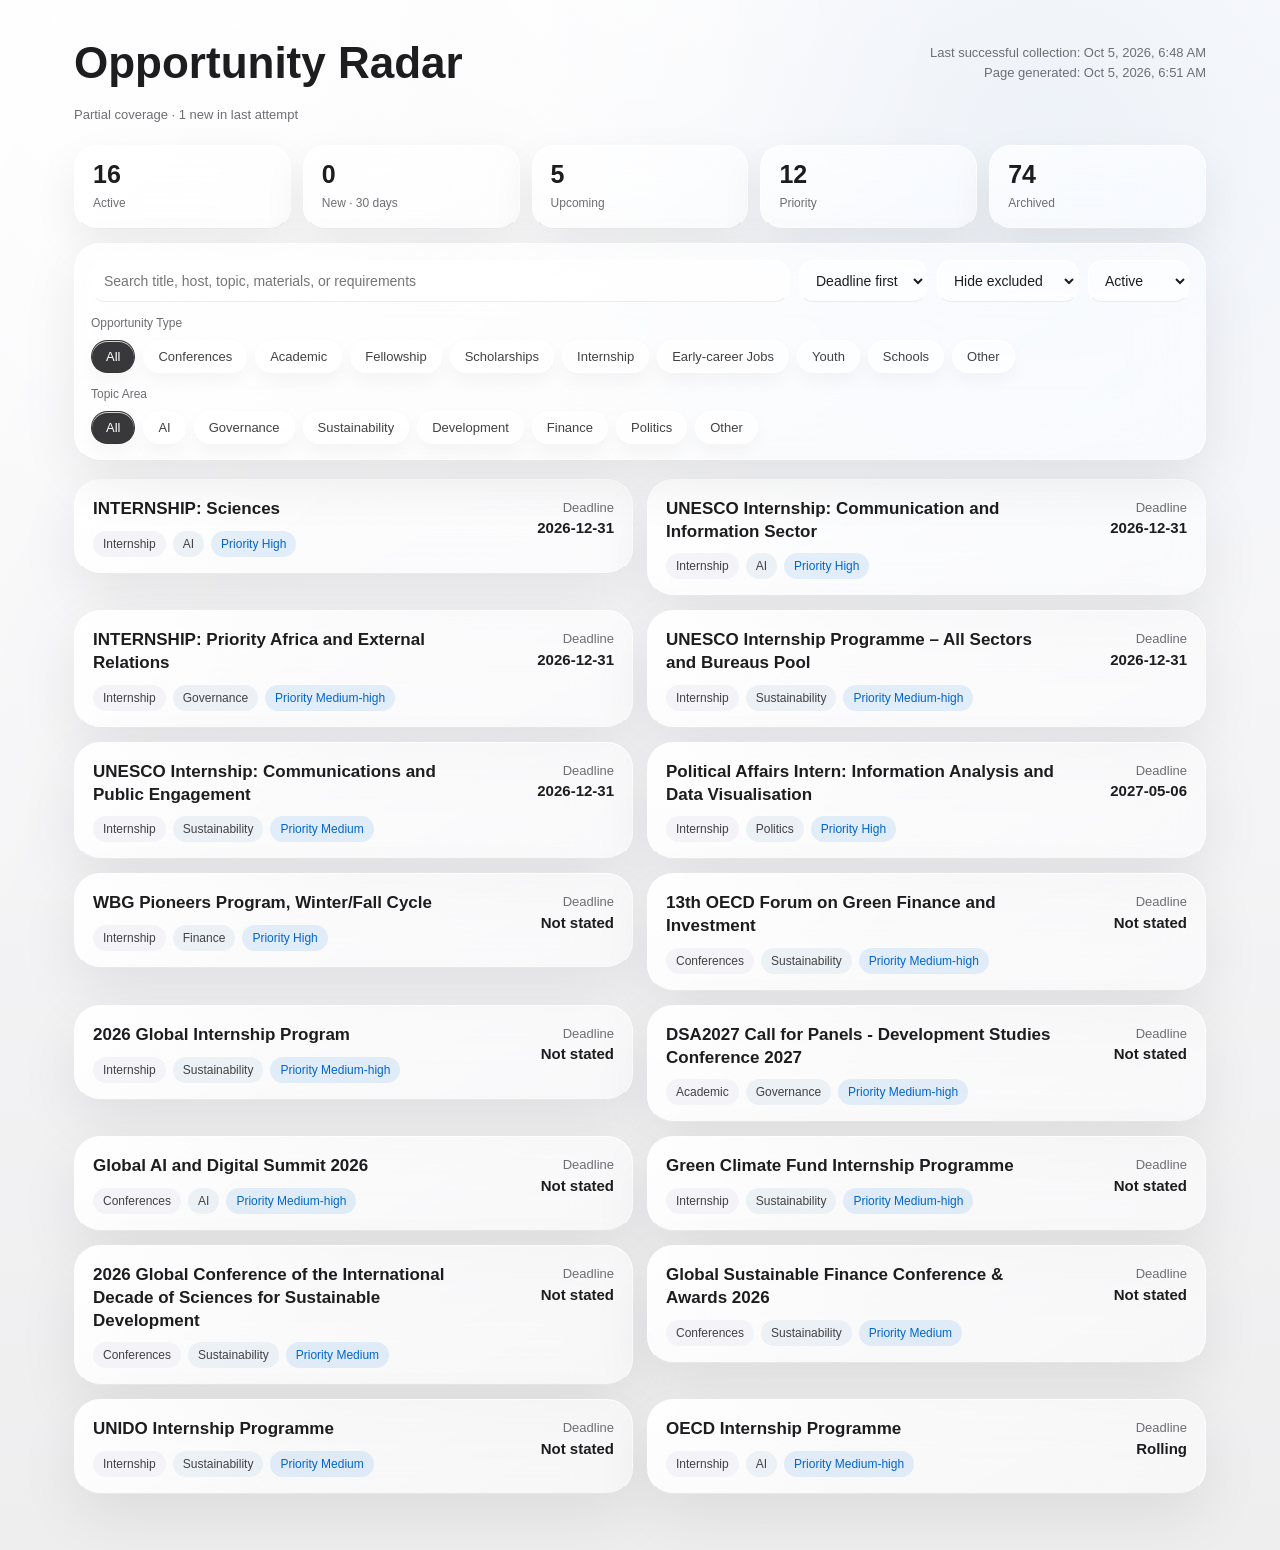
==== commit cd5d583a: "chore: update opportunity radar" ====
--- a/docs/index.html
+++ b/docs/index.html
@@ -176,7 +176,7 @@
       <div>
         <h1>Opportunity Radar</h1>
       </div>
-      <div class="meta">Last successful collection: <time data-date="2026-09-30T21:15:34.489717+00:00">2026-09-30T21:15:34.489717+00:00</time><br>Page generated: <time data-date="2026-10-01T07:56:27.778388+00:00">2026-10-01 15:56</time></div>
+      <div class="meta">Last successful collection: <time data-date="2026-10-05T06:48:39.697463+00:00">2026-10-05T06:48:39.697463+00:00</time><br>Page generated: <time data-date="2026-10-05T06:51:56.340938+00:00">2026-10-05 14:51</time></div>
     </header>
 
     <p class="collection-health" role="status">Partial coverage · 1 new in last attempt</p>
@@ -217,8 +217,8 @@
   </div>
 
   <script>
-    const opportunities = [{"机会名称": "ODI Fellowship Scheme 2026-28", "机会类型": "fellowship", "机会类型分组": "Fellowship", "主办方": "ODI Global", "议题标签": "development policy; government placement; economics; statistics; development finance; climate finance", "主题分区": "可持续发展/气候", "相关度": "高", "截止日期": "2026-03-31", "会议日期": "2026-2028 cohort", "地点/线上": "Government placements in partner countries", "原网页链接": "https://odi.org/en/fellowship-scheme", "申请/投稿链接": "https://odi.org/en/fellowship-scheme", "参加条件": "Aimed at young development professionals with a Master's degree or PhD in economics, statistics, or a related field; all nationalities are encouraged.", "费用": "No application fee identified; fellowship employment and support terms need checking for the next cohort.", "是否有资助": "Yes", "资助说明链接": "https://odi.org/en/fellowship-scheme", "需要准备的材料": "Application materials for the next cohort need checking; likely CV, academic background, and written responses.", "岗位类型": "", "岗位职能": "Development finance", "排除原因": "", "行动优先级": "中", "状态": "已错过", "备注": "The 2026-28 cohort is closed, but this is a high-value neutral development policy fellowship to monitor for the next cycle.", "发现日期": "2026-07-10", "最近核查日期": "2026-07-10", "链接指纹": "3bba5592c9c1ac84", "资格条件JSON": "", "经验门槛": "", "发布批次": "", "发现链接": "", "来源ID": "", "内容哈希": ""}, {"机会名称": "Call for Papers for the 2026 Annual Congress of the Asian Association of Environmental and Resource Economics", "机会类型": "CFP", "机会类型分组": "学术论坛/CFP", "主办方": "Asian Association of Environmental and Resource Economics", "议题标签": "environmental economics; resource economics; climate adaptation; economic resilience; Asia", "主题分区": "可持续发展/气候", "相关度": "中", "截止日期": "2026-07-10", "会议日期": "2026-08-20 to 2026-08-21", "地点/线上": "Jakarta, Indonesia", "原网页链接": "https://aaere.org/call-for-papers-for-the-2026-annual-congress-of-aaere", "申请/投稿链接": "https://jakarta2026.aaere.org", "参加条件": "Researchers working on environmental and resource economics topics, especially climate adaptation and economic resiliency in Asia; detailed eligibility needs checking.", "费用": "Needs checking", "是否有资助": "Needs checking", "资助说明链接": "Needs checking", "需要准备的材料": "Full paper or slides and registration materials; exact submission requirements need checking.", "岗位类型": "", "岗位职能": "Policy research", "排除原因": "", "行动优先级": "高", "状态": "值得申请", "备注": "Deadline appears to fall on the monitoring date, so act immediately if the submission or registration portal remains open.", "发现日期": "2026-07-10", "最近核查日期": "2026-07-10", "链接指纹": "c471c079a0cfa1e7", "资格条件JSON": "", "经验门槛": "", "发布批次": "", "发现链接": "", "来源ID": "", "内容哈希": ""}, {"机会名称": "Singapore AI Safety Fellowship", "机会类型": "fellowship", "机会类型分组": "Fellowship", "主办方": "Singapore AI Safety Hub (SASH)", "议题标签": "AI安全;AI治理;国际AI合作;可信AI;研究资助", "主题分区": "AI治理", "相关度": "高", "截止日期": "2026-07-10", "会议日期": "2026-09-21至2026-12-04", "地点/线上": "Singapore", "原网页链接": "https://www.aisafety.sg/programs/singapore-ai-safety-fellowship", "申请/投稿链接": "https://www.aisafety.sg/programs/singapore-ai-safety-fellowship", "参加条件": "面向希望开展能影响现实AI安全实践研究的研究者；具体学历、经验与项目要求待核查", "费用": "待核查", "是否有资助": "是", "资助说明链接": "https://www.aisafety.sg/programs/singapore-ai-safety-fellowship", "需要准备的材料": "申请表及研究相关材料；具体待核查", "岗位类型": "", "岗位职能": "AI或数字治理;政策研究;战略研究", "排除原因": "", "行动优先级": "高", "状态": "值得申请", "备注": "提供每月SGD 5,000 stipend、住宿和旅行支持，并含最高USD 30,000 compute，截止当天需立即行动。", "发现日期": "2026-07-10", "最近核查日期": "2026-07-10", "链接指纹": "0de9ea68b9771de2", "资格条件JSON": "", "经验门槛": "", "发布批次": "", "发现链接": "", "来源ID": "", "内容哈希": ""}, {"机会名称": "UNEP Finance Initiative Internship for APAC Regional Team", "机会类型": "internship", "机会类型分组": "Internship", "主办方": "United Nations Environment Programme (UNEP)", "议题标签": "可持续金融;亚太;气候金融;发展;国际组织", "主题分区": "可持续发展/气候", "相关度": "低", "截止日期": "2026-07-10", "会议日期": "待核查", "地点/线上": "Geneva/Remote", "原网页链接": "https://careers.un.org/jobSearchDescription/279004", "申请/投稿链接": "https://careers.un.org/jobSearchDescription/279004", "参加条件": "UN Secretariat internship 通常要求在读或近期毕业，具体学历、专业和语言要求以岗位页面为准；待核查", "费用": "No Fee；实习薪酬/津贴待核查", "是否有资助": "待核查", "资助说明链接": "待核查", "需要准备的材料": "UN Careers/Inspira 在线申请材料；具体材料待核查", "岗位类型": "Internship", "岗位职能": "可持续发展;发展融资;伙伴关系;政策研究", "排除原因": "", "行动优先级": "高", "状态": "值得申请", "备注": "与亚太可持续金融和国际组织经历直接相关；按用户给定日期为截止当天，需立即确认时区。", "发现日期": "2026-07-10", "最近核查日期": "2026-07-10", "链接指纹": "c04b9f916bbafb69", "资格条件JSON": "", "经验门槛": "", "发布批次": "", "发现链接": "", "来源ID": "", "内容哈希": ""}, {"机会名称": "Programme Management and Outreach Intern", "机会类型": "internship", "机会类型分组": "Internship", "主办方": "United Nations Office at Geneva", "议题标签": "项目管理;传播倡导;多边外交;国际组织;日内瓦", "主题分区": "全球治理/国际组织", "相关度": "低", "截止日期": "2026-07-11", "会议日期": "待核查", "地点/线上": "Geneva, Switzerland", "原网页链接": "https://careers.un.org/jobSearchDescription/279081", "申请/投稿链接": "https://careers.un.org/jobSearchDescription/279081", "参加条件": "UN Secretariat internship 通常要求在读或近期毕业，具体学历、专业和语言要求以岗位页面为准；待核查", "费用": "No Fee；实习薪酬/津贴待核查", "是否有资助": "待核查", "资助说明链接": "待核查", "需要准备的材料": "UN Careers/Inspira 在线申请材料；具体材料待核查", "岗位类型": "Internship", "岗位职能": "项目支持;传播倡导;伙伴关系", "排除原因": "", "行动优先级": "中高", "状态": "值得申请", "备注": "UN Geneva 平台价值高，虽然主题较宽，但对国际组织经历拓展有用。", "发现日期": "2026-07-10", "最近核查日期": "2026-07-10", "链接指纹": "ef9ad69c03ba2691", "资格条件JSON": "", "经验门槛": "", "发布批次": "", "发现链接": "", "来源ID": "", "内容哈希": ""}, {"机会名称": "DC Winter Fellowship 2027", "机会类型": "fellowship", "机会类型分组": "Fellowship", "主办方": "GovAI", "议题标签": "AI governance; AI policy; early career; public policy; research project", "主题分区": "AI治理", "相关度": "高", "截止日期": "2026-07-12", "会议日期": "2027-01-18 to 2027-04-09", "地点/线上": "Washington, DC", "原网页链接": "https://www.governance.ai/post/dc-winter-fellowship-2027", "申请/投稿链接": "https://www.governance.ai/post/dc-winter-fellowship-2027", "参加条件": "Open to early career individuals entering U.S. AI policy and more experienced professionals transitioning from adjacent fields; detailed eligibility needs checking.", "费用": "Needs checking", "是否有资助": "Needs checking", "资助说明链接": "Needs checking", "需要准备的材料": "Needs checking", "岗位类型": "", "岗位职能": "AI or digital governance", "排除原因": "", "行动优先级": "高", "状态": "值得申请", "备注": "Very time sensitive and highly relevant for AI governance, policy research, and early career positioning.", "发现日期": "2026-07-10", "最近核查日期": "2026-07-10", "链接指纹": "c13c8b3ce0343021", "资格条件JSON": "", "经验门槛": "", "发布批次": "", "发现链接": "", "来源ID": "", "内容哈希": ""}, {"机会名称": "UK Winter Fellowship 2027, Applied Track", "机会类型": "fellowship", "机会类型分组": "Fellowship", "主办方": "Centre for the Governance of AI", "议题标签": "AI governance; AI policy; policy engagement; programme management; global governance", "主题分区": "AI治理", "相关度": "高", "截止日期": "2026-07-12", "会议日期": "2027-01-18 to 2027-04-09", "地点/线上": "London, United Kingdom", "原网页链接": "https://www.governance.ai/post/winter-fellowship-2027-applied-track", "申请/投稿链接": "https://www.governance.ai/post/winter-fellowship-2027-applied-track", "参加条件": "Open to a wide range of applicants with experience in communications, policy, advocacy, events, research management, programme management, operations, fundraising or research pivoting.", "费用": "No application fee stated", "是否有资助": "Needs checking", "资助说明链接": "https://www.governance.ai/post/winter-fellowship-2027-applied-track", "需要准备的材料": "Written application; later stages include abstract reasoning assessment, paid remote work test, interview and reference checks", "岗位类型": "", "岗位职能": "AI or digital governance", "排除原因": "", "行动优先级": "高", "状态": "值得申请", "备注": "Very strong AI governance opportunity, especially for applied policy, operations, communications and programme roles.", "发现日期": "2026-07-10", "最近核查日期": "2026-07-10", "链接指纹": "3fa984de39939503", "资格条件JSON": "", "经验门槛": "", "发布批次": "", "发现链接": "", "来源ID": "", "内容哈希": ""}, {"机会名称": "INTERN - ECONOMIC AFFAIRS, Economic Commission for Europe", "机会类型": "internship", "机会类型分组": "Internship", "主办方": "United Nations Economic Commission for Europe / UN Careers", "议题标签": "economic affairs; sustainable development; international organizations; economic governance; policy research", "主题分区": "可持续发展/气候", "相关度": "低", "截止日期": "2026-07-13", "会议日期": "待核查", "地点/线上": "Geneva, Switzerland", "原网页链接": "https://careers.un.org/jobSearchDescription/280166", "申请/投稿链接": "https://careers.un.org/jobSearchDescription/280166", "参加条件": "UN internship 通常要求在读本科高年级/研究生或毕业后短期内；本岗位具体学历、语言和技能要求待核查", "费用": "No Fee；差旅、签证、住宿及生活成本待核查", "是否有资助": "待核查", "资助说明链接": "待核查", "需要准备的材料": "UN Careers 个人档案/PHP、教育经历、语言与技能信息等；是否需 cover letter 待核查", "岗位类型": "Internship", "岗位职能": "政策研究", "排除原因": "", "行动优先级": "高", "状态": "值得申请", "备注": "UN Careers 已单独检索到明确 internship，经济事务方向与发展、国际经济治理和多边机构研究高度相关。", "发现日期": "2026-07-10", "最近核查日期": "2026-07-10", "链接指纹": "9e9328bdc9bb0765", "资格条件JSON": "", "经验门槛": "", "发布批次": "", "发现链接": "", "来源ID": "", "内容哈希": ""}, {"机会名称": "UN Policy Pulse Intern", "机会类型": "internship", "机会类型分组": "Internship", "主办方": "United Nations Department of Global Communications / UN Careers", "议题标签": "public information; communications; UN policy; global governance; multilateral cooperation", "主题分区": "国际关系/政治学", "相关度": "低", "截止日期": "2026-07-13", "会议日期": "待核查", "地点/线上": "Work Location listed as Vienna；Duty Station listed as New York，需核查", "原网页链接": "https://careers.un.org/jobSearchDescription/279912", "申请/投稿链接": "https://careers.un.org/jobSearchDescription/279912", "参加条件": "UN internship 通常要求在读本科高年级/研究生或毕业后短期内；本岗位具体学历、语言和传播/政策写作要求待核查", "费用": "No Fee；差旅、签证、住宿及生活成本待核查", "是否有资助": "待核查", "资助说明链接": "待核查", "需要准备的材料": "UN Careers 个人档案/PHP、教育经历、语言与技能信息等；是否需 writing sample 待核查", "岗位类型": "Internship", "岗位职能": "传播倡导", "排除原因": "", "行动优先级": "高", "状态": "值得申请", "备注": "公共信息与政策传播岗位，可用于积累联合国政策议题、全球治理传播和多边叙事经验。", "发现日期": "2026-07-10", "最近核查日期": "2026-07-10", "链接指纹": "de7dce8c68937595", "资格条件JSON": "", "经验门槛": "", "发布批次": "", "发现链接": "", "来源ID": "", "内容哈希": ""}, {"机会名称": "UNDP Tokyo Public Affairs Intern", "机会类型": "internship", "机会类型分组": "Internship", "主办方": "UNDP Representation Office in Tokyo", "议题标签": "UNDP; public affairs; communications; partnerships; youth engagement; SDGs; development", "主题分区": "发展/不平等", "相关度": "低", "截止日期": "2026-07-13", "会议日期": "待核查", "地点/线上": "Tokyo，页面说明可根据事先协商偶尔远程", "原网页链接": "https://www.undp.org/sites/g/files/zskgke326/files/2026-06/tor-pa-intern-202606.pdf", "申请/投稿链接": "mailto:undptokyo.hr@undp.org", "参加条件": "研究生在读、本科最后一年在读，或毕业一年内；日语熟练；英语书面和口语优秀；专业经历为加分项", "费用": "无申请费；除UNDP实习津贴外，其他相关费用由实习生或资助方承担", "是否有资助": "是", "资助说明链接": "https://www.undp.org/sites/g/files/zskgke326/files/2026-06/tor-pa-intern-202606.pdf", "需要准备的材料": "UNDP Internship application form；英文和日文简历；英文和日文cover letter", "岗位类型": "Internship", "岗位职能": "传播倡导/伙伴关系/项目支持", "排除原因": "岗位职能偏强专业壁垒：hr", "行动优先级": "高", "状态": "值得申请", "备注": "公共传播、私营部门伙伴关系、青年参与和发展议题结合紧密，截止很近。", "发现日期": "2026-07-10", "最近核查日期": "2026-07-10", "链接指纹": "e5cebac7f408f29e", "资格条件JSON": "", "经验门槛": "", "发布批次": "", "发现链接": "", "来源ID": "", "内容哈希": ""}, {"机会名称": "Communications Intern, Corruption and Financial Crime Branch", "机会类型": "internship", "机会类型分组": "Internship", "主办方": "United Nations Office on Drugs and Crime", "议题标签": "UN system; anti corruption; financial crime; governance; communications", "主题分区": "可持续发展/气候", "相关度": "低", "截止日期": "2026-07-13", "会议日期": "Needs checking", "地点/线上": "Vienna, Austria", "原网页链接": "https://careers.un.org/jobSearchDescription/280116", "申请/投稿链接": "https://careers.un.org/jobSearchDescription/280116", "参加条件": "Eligibility needs checking inside UN Careers; likely student or recent graduate eligibility applies.", "费用": "No application fee indicated; remuneration needs checking.", "是否有资助": "Needs checking", "资助说明链接": "Needs checking", "需要准备的材料": "UN Careers profile, CV or personal history information, cover letter, and education information; exact materials need checking.", "岗位类型": "Internship", "岗位职能": "Communications", "排除原因": "", "行动优先级": "中高", "状态": "值得申请", "备注": "Relevant to governance and financial integrity, but the crime prevention framing makes it less central than development or climate policy roles.", "发现日期": "2026-07-10", "最近核查日期": "2026-07-10", "链接指纹": "ba333d23ac3cf1f1", "资格条件JSON": "", "经验门槛": "", "发布批次": "", "发现链接": "", "来源ID": "", "内容哈希": ""}, {"机会名称": "Richard P. Nathan Public Policy Fellowship", "机会类型": "fellowship", "机会类型分组": "Fellowship", "主办方": "Rockefeller Institute of Government", "议题标签": "public policy; climate and environment; fiscal policy; social policy; governance", "主题分区": "可持续发展/气候", "相关度": "中", "截止日期": "2026-07-13", "会议日期": "September 2026–September 2027", "地点/线上": "Virtual or Albany, New York, United States", "原网页链接": "https://rockinst.org/news/article/call-for-applications-richard-p-nathan-public-policy-fellowship-at-the-rockefeller-institute-of-government", "申请/投稿链接": "https://rockinst.org/news/article/call-for-applications-richard-p-nathan-public-policy-fellowship-at-the-rockefeller-institute-of-government", "参加条件": "Professionals in higher education, researchers, practitioners, and retirees with policy research or outreach interests.", "费用": "No application fee stated", "是否有资助": "Yes", "资助说明链接": "https://rockinst.org/news/article/call-for-applications-richard-p-nathan-public-policy-fellowship-at-the-rockefeller-institute-of-government", "需要准备的材料": "Current CV or resume; research or policy outreach description up to 500 words; professional and topical interest statement up to 500 words; at least two professional references; optional writing sample.", "岗位类型": "", "岗位职能": "Policy research", "排除原因": "", "行动优先级": "中", "状态": "新发现", "备注": "Good public policy writing opportunity with climate, fiscal, and governance angles, but it is unpaid and US state-policy oriented.", "发现日期": "2026-07-10", "最近核查日期": "2026-07-10", "链接指纹": "58793e222148c7ee", "资格条件JSON": "", "经验门槛": "", "发布批次": "", "发现链接": "", "来源ID": "", "内容哈希": ""}, {"机会名称": "Sustainable Urban Mobility Intern", "机会类型": "internship", "机会类型分组": "Internship", "主办方": "United Nations Human Settlements Programme", "议题标签": "sustainable cities; urban mobility; sustainable development; climate; UN-Habitat", "主题分区": "可持续发展/气候", "相关度": "低", "截止日期": "2026-07-13", "会议日期": "Needs checking", "地点/线上": "Nairobi, Kenya; in person", "原网页链接": "https://careers.un.org/jobSearchDescription/279898?language=en", "申请/投稿链接": "https://careers.un.org/jobSearchDescription/279898?language=en", "参加条件": "Eligibility details should be verified in UN Careers; internship category I-1.", "费用": "No application fee stated by UN Careers", "是否有资助": "Needs checking", "资助说明链接": "Needs checking", "需要准备的材料": "UN Careers application profile and role-specific materials; exact documents need checking", "岗位类型": "Internship", "岗位职能": "Sustainable development", "排除原因": "Urban mobility may require specialized urban planning or transport knowledge; apply only if sustainable cities and transport policy fit the profile.", "行动优先级": "中", "状态": "待核查", "备注": "Relevant to sustainable development, but less central than global governance or climate finance opportunities.", "发现日期": "2026-07-10", "最近核查日期": "2026-07-10", "链接指纹": "155233f8e00dac87", "资格条件JSON": "", "经验门槛": "", "发布批次": "", "发现链接": "", "来源ID": "", "内容哈希": ""}, {"机会名称": "Intern – Climate, Economics and Finance", "机会类型": "internship", "机会类型分组": "Internship", "主办方": "World Resources Institute India", "议题标签": "climate economics; climate finance; low-carbon transition; sustainability; policy research", "主题分区": "可持续发展/气候", "相关度": "低", "截止日期": "2026-07-14", "会议日期": "待核查", "地点/线上": "Bangalore, India；hybrid / office flex", "原网页链接": "https://www.wri.org/careers/jobs/intern-climate-economics-and-finance-2026-jr100352", "申请/投稿链接": "https://www.wri.org/careers/jobs/intern-climate-economics-and-finance-2026-jr100352", "参加条件": "正在攻读气候变化、可持续、公共政策、发展研究或相关方向硕士学位；0-1年相关工作/实习经验；其他资格待核查", "费用": "待核查", "是否有资助": "待核查", "资助说明链接": "待核查", "需要准备的材料": "简历；可能有 writing test；cover letter 或其他材料待核查", "岗位类型": "Internship", "岗位职能": "气候", "排除原因": "", "行动优先级": "高", "状态": "值得申请", "备注": "WRI 的 Climate, Economics and Finance 项目与气候融资、低碳转型和发展政策高度吻合，且截止临近。", "发现日期": "2026-07-10", "最近核查日期": "2026-07-10", "链接指纹": "3eca38673e554f99", "资格条件JSON": "", "经验门槛": "", "发布批次": "", "发现链接": "", "来源ID": "", "内容哈希": ""}, {"机会名称": "Research Intern: Cyber and New Technologies", "机会类型": "internship", "机会类型分组": "Internship", "主办方": "United Nations Interregional Crime and Justice Research Institute", "议题标签": "AI governance; digital governance; cyber policy; emerging technologies; global governance", "主题分区": "AI治理", "相关度": "高", "截止日期": "2026-07-14", "会议日期": "Needs checking", "地点/线上": "Remote full time; duty station Turin", "原网页链接": "https://careers.un.org/jobSearchDescription/280439", "申请/投稿链接": "https://careers.un.org/jobSearchDescription/280439", "参加条件": "Eligibility details should be verified in UN Careers; internship category I-1.", "费用": "No application fee stated by UN Careers", "是否有资助": "Needs checking", "资助说明链接": "Needs checking", "需要准备的材料": "UN Careers application profile and role-specific materials; exact documents need checking", "岗位类型": "Internship", "岗位职能": "AI or digital governance", "排除原因": "", "行动优先级": "高", "状态": "值得申请", "备注": "Strong fit for AI governance and emerging technology policy with a UN research institute, but the deadline is very close.", "发现日期": "2026-07-10", "最近核查日期": "2026-07-10", "链接指纹": "f7f5d821b1f09c1c", "资格条件JSON": "", "经验门槛": "", "发布批次": "", "发现链接": "", "来源ID": "", "内容哈希": ""}, {"机会名称": "UNEP Finance Initiative Risk Center Internship - Support for Sustainability Risk Programming", "机会类型": "internship", "机会类型分组": "Internship", "主办方": "United Nations Environment Programme (UNEP)", "议题标签": "可持续金融;气候金融;风险治理;ESG;国际组织", "主题分区": "可持续发展/气候", "相关度": "低", "截止日期": "2026-07-14", "会议日期": "待核查", "地点/线上": "Geneva/Remote", "原网页链接": "https://careers.un.org/jobSearchDescription/280026?language=en", "申请/投稿链接": "https://careers.un.org/jobSearchDescription/280026?language=en", "参加条件": "UN Secretariat internship 通常要求在读或近期毕业，具体学历、专业和语言要求以岗位页面为准；待核查", "费用": "No Fee；实习薪酬/津贴待核查", "是否有资助": "待核查", "资助说明链接": "待核查", "需要准备的材料": "UN Careers/Inspira 在线申请材料；具体材料待核查", "岗位类型": "Internship", "岗位职能": "可持续发展;气候;发展融资;政策研究", "排除原因": "", "行动优先级": "高", "状态": "值得申请", "备注": "UNEP FI 与可持续金融和风险治理高度匹配，截止日很近，应优先核查并提交。", "发现日期": "2026-07-10", "最近核查日期": "2026-07-10", "链接指纹": "13aba2ca53c95d6c", "资格条件JSON": "", "经验门槛": "", "发布批次": "", "发现链接": "", "来源ID": "", "内容哈希": ""}, {"机会名称": "Evaluation, Compliance, and Risk Management Intern", "机会类型": "internship", "机会类型分组": "Internship", "主办方": "United Nations Department of Safety and Security", "议题标签": "evaluation; compliance; risk management; UN operations; governance", "主题分区": "国际关系/政治学", "相关度": "低", "截止日期": "2026-07-14", "会议日期": "Needs checking", "地点/线上": "New York, United States; in-person or remote", "原网页链接": "https://careers.un.org/jobSearchDescription/279371", "申请/投稿链接": "https://careers.un.org/jobSearchDescription/279371", "参加条件": "UN internship eligibility; student or recent graduate requirements need checking in the job page.", "费用": "No application fee", "是否有资助": "No", "资助说明链接": "Needs checking", "需要准备的材料": "Online UN Careers application; CV or PHP profile; cover letter or motivation statement may be required; details need checking.", "岗位类型": "Internship", "岗位职能": "Governance", "排除原因": "Security department context may be less aligned with development policy; apply only if duties are evaluation and governance-focused.", "行动优先级": "中", "状态": "新发现", "备注": "Potentially valuable for monitoring, evaluation, compliance, and institutional governance skills inside the UN system.", "发现日期": "2026-07-10", "最近核查日期": "2026-07-10", "链接指纹": "138b9f429fd52f33", "资格条件JSON": "", "经验门槛": "", "发布批次": "", "发现链接": "", "来源ID": "", "内容哈希": ""}, {"机会名称": "AGI Governance Fellowship", "机会类型": "fellowship", "机会类型分组": "Fellowship", "主办方": "Johns Hopkins University School of Government and Policy", "议题标签": "AGI治理;AI政策;民主治理;制度设计;前沿AI", "主题分区": "AI治理", "相关度": "高", "截止日期": "2026-07-15", "会议日期": "2026-09-08至2026-09-25", "地点/线上": "Washington, DC；in-person only", "原网页链接": "https://sogp.jh.edu/agi-governance-fellowship", "申请/投稿链接": "https://sogp.jh.edu/agi-governance-fellowship", "参加条件": "须有相关领域研究生学位或等同实践经验；early career，通常为本科毕业8年内；已具备AI治理或前沿AI系统技术理解基础", "费用": "项目资助旅行、住宿和餐食/incidentals；其他费用待核查", "是否有资助": "是", "资助说明链接": "https://sogp.jh.edu/agi-governance-fellowship", "需要准备的材料": "在线申请材料；具体待核查", "岗位类型": "", "岗位职能": "AI或数字治理;政策研究;战略研究", "排除原因": "", "行动优先级": "高", "状态": "值得申请", "备注": "面向已具备AI治理基础的early-career研究者/实践者，资助覆盖较清晰，适合高强度政策训练。", "发现日期": "2026-07-10", "最近核查日期": "2026-07-10", "链接指纹": "5e7012131b3a4b4f", "资格条件JSON": "", "经验门槛": "", "发布批次": "", "发现链接": "", "来源ID": "", "内容哈希": ""}, {"机会名称": "Gender Inclusive Climate Finance Internship", "机会类型": "internship", "机会类型分组": "Internship", "主办方": "Stockholm Environment Institute Asia", "议题标签": "climate finance; gender; social inclusion; adaptation finance; Asia-Pacific; development", "主题分区": "可持续发展/气候", "相关度": "高", "截止日期": "2026-07-15", "会议日期": "2026-09-01 to 2027-02-28", "地点/线上": "Bangkok, Thailand", "原网页链接": "https://www.sei.org/people/jobs/genjust-intern-asia", "申请/投稿链接": "https://www.sei.org/people/jobs/genjust-intern-asia", "参加条件": "Master's student or recent master's graduate in gender studies, public policy, development or a related field; English fluency required.", "费用": "No application fee stated", "是否有资助": "Yes", "资助说明链接": "https://www.sei.org/people/jobs/genjust-intern-asia", "需要准备的材料": "Short cover letter, CV, and one reference contact", "岗位类型": "Internship", "岗位职能": "Climate", "排除原因": "", "行动优先级": "高", "状态": "值得申请", "备注": "Excellent NGO policy-research fit for inclusive climate adaptation finance and development policy in Asia-Pacific.", "发现日期": "2026-07-10", "最近核查日期": "2026-07-10", "链接指纹": "2d004f22df1e28d5", "资格条件JSON": "", "经验门槛": "", "发布批次": "", "发现链接": "", "来源ID": "", "内容哈希": ""}, {"机会名称": "ICEGOV 2026 Scholarship Application", "机会类型": "学术年会", "机会类型分组": "学术论坛/CFP", "主办方": "United Nations University Operating Unit on Policy-Driven Electronic Governance (UNU-EGOV) 与 Prince Sultan University", "议题标签": "电子治理;数字政府;数字治理;社会包容;可持续发展", "主题分区": "AI治理", "相关度": "高", "截止日期": "2026-07-15", "会议日期": "2026-09-28至2026-10-01", "地点/线上": "Riyadh, Saudi Arabia", "原网页链接": "https://www.icegov.org/2026", "申请/投稿链接": "https://www.icegov.org/2026", "参加条件": "Scholarship具体申请条件待核查；会议面向电子治理/数字治理领域研究者、政府、国际组织、民间社会与产业界", "费用": "参会注册费和奖学金覆盖范围待核查", "是否有资助": "是", "资助说明链接": "https://www.icegov.org/2026", "需要准备的材料": "Scholarship申请材料待核查；如已投稿/录用论文需准备论文和作者注册材料", "岗位类型": "", "岗位职能": "AI或数字治理;政策研究;治理", "排除原因": "", "行动优先级": "高", "状态": "值得申请", "备注": "UNU-EGOV主导的数字治理会议，奖学金申请7月15日截止，适合数字政府/AI治理方向。", "发现日期": "2026-07-10", "最近核查日期": "2026-07-10", "链接指纹": "0fb7b168583fef6c", "资格条件JSON": "", "经验门槛": "", "发布批次": "", "发现链接": "", "来源ID": "", "内容哈希": ""}, {"机会名称": "Intern, Green Financial Systems and Green Economy Transition", "机会类型": "internship", "机会类型分组": "Internship", "主办方": "European Bank for Reconstruction and Development", "议题标签": "green finance; climate finance; policy dialogue; sustainable investment; multilateral development banks", "主题分区": "可持续发展/气候", "相关度": "高", "截止日期": "2026-07-15", "会议日期": "12 months", "地点/线上": "London, United Kingdom", "原网页链接": "https://jobs.ebrd.com/job/London-Intern/1412767333", "申请/投稿链接": "https://jobs.ebrd.com/job/London-Intern/1412767333", "参加条件": "Degree preferred in a technical discipline, economics, or a combination of commercial and technical skills; knowledge of green finance, climate policy, and financial institutions is relevant.", "费用": "No application fee; compensation details need checking.", "是否有资助": "Yes", "资助说明链接": "https://jobs.ebrd.com/job/London-Intern/1412767333", "需要准备的材料": "Online application, CV, and role-specific screening materials; cover letter needs checking.", "岗位类型": "Internship", "岗位职能": "Climate", "排除原因": "", "行动优先级": "高", "状态": "值得申请", "备注": "Excellent MDB internship for climate finance, green economy transition, policy dialogue, and financial-sector sustainability.", "发现日期": "2026-07-10", "最近核查日期": "2026-07-10", "链接指纹": "b9cea711ae05de51", "资格条件JSON": "", "经验门槛": "", "发布批次": "", "发现链接": "", "来源ID": "", "内容哈希": ""}, {"机会名称": "Political Affairs Intern: Policy Planning", "机会类型": "internship", "机会类型分组": "Internship", "主办方": "United Nations Department of Peace Operations", "议题标签": "政策规划;多边主义;国际组织;全球治理;和平行动", "主题分区": "国际关系/政治学", "相关度": "低", "截止日期": "2026-07-15", "会议日期": "待核查", "地点/线上": "New York, UNHQ", "原网页链接": "https://careers.un.org/jobSearchDescription/279488", "申请/投稿链接": "https://careers.un.org/jobSearchDescription/279488", "参加条件": "UN Secretariat internship 通常要求在读或近期毕业，具体学历、专业和语言要求以岗位页面为准；待核查", "费用": "No Fee；实习薪酬/津贴待核查", "是否有资助": "待核查", "资助说明链接": "待核查", "需要准备的材料": "UN Careers/Inspira 在线申请材料；具体材料待核查", "岗位类型": "Internship", "岗位职能": "政策研究;战略研究;治理", "排除原因": "", "行动优先级": "高", "状态": "值得申请", "备注": "政策规划方向与全球治理、国际组织职业探索高度相关。", "发现日期": "2026-07-10", "最近核查日期": "2026-07-10", "链接指纹": "12657989d1ba601f", "资格条件JSON": "", "经验门槛": "", "发布批次": "", "发现链接": "", "来源ID": "", "内容哈希": ""}, {"机会名称": "2nd Edition International Conference on Governance and Sustainability: Call for Papers", "机会类型": "CFP", "机会类型分组": "学术论坛/CFP", "主办方": "International Conference on Governance and Sustainability", "议题标签": "governance; sustainability; climate change; CSR; technological change; economic change", "主题分区": "可持续发展/气候", "相关度": "低", "截止日期": "2026-07-15", "会议日期": "2026-10-30", "地点/线上": "Hammamet, Tunisia", "原网页链接": "https://eaa-online.org/arc/events/2nd-edition-international-conference-on-governance-and-sustainability-call-for-papers", "申请/投稿链接": "https://eaa-online.org/arc/events/2nd-edition-international-conference-on-governance-and-sustainability-call-for-papers", "参加条件": "Researchers and practitioners working on governance, sustainability, CSR, climate, technological, and economic transformations; detailed eligibility needs checking.", "费用": "Needs checking", "是否有资助": "Needs checking", "资助说明链接": "Needs checking", "需要准备的材料": "Paper or proposal materials need checking in the full call.", "岗位类型": "", "岗位职能": "Policy research", "排除原因": "Higher political sensitivity or China-related risk framing: ned", "行动优先级": "中高", "状态": "值得申请", "备注": "Near deadline and thematically aligned with governance, sustainability, climate, and economic transformation.", "发现日期": "2026-07-10", "最近核查日期": "2026-07-10", "链接指纹": "45f0e215524d09bc", "资格条件JSON": "", "经验门槛": "", "发布批次": "", "发现链接": "", "来源ID": "", "内容哈希": ""}, {"机会名称": "Communications Intern, ICCAP Project", "机会类型": "internship", "机会类型分组": "Internship", "主办方": "Stockholm Environment Institute Asia", "议题标签": "climate finance; inclusive climate finance; Asia-Pacific; communications; sustainability", "主题分区": "可持续发展/气候", "相关度": "高", "截止日期": "2026-07-15", "会议日期": "2026-08 to 2027-01", "地点/线上": "Bangkok, Thailand", "原网页链接": "https://www.sei.org/people/jobs/communications-intern-asia", "申请/投稿链接": "https://www.sei.org/people/jobs/communications-intern-asia", "参加条件": "Recent graduate within the past year or master's student in communications, media, digital marketing, visual communications or similar fields; excellent English required.", "费用": "Paid internship; relocation and insurance details need checking.", "是否有资助": "Yes", "资助说明链接": "https://www.sei.org/people/jobs/communications-intern-asia", "需要准备的材料": "Short cover letter, CV, one reference, insurance information, and expected travel timing for Bangkok.", "岗位类型": "Internship", "岗位职能": "Communications", "排除原因": "", "行动优先级": "中高", "状态": "值得申请", "备注": "Strong climate-finance communications role linked to inclusive climate finance for vulnerable communities in Asia-Pacific.", "发现日期": "2026-07-10", "最近核查日期": "2026-07-10", "链接指纹": "f3ac2235157e6f3b", "资格条件JSON": "", "经验门槛": "", "发布批次": "", "发现链接": "", "来源ID": "", "内容哈希": ""}, {"机会名称": "Energy Policy Internship", "机会类型": "internship", "机会类型分组": "Internship", "主办方": "Stockholm Environment Institute Asia", "议题标签": "energy transition; climate policy; just transition; stakeholder engagement; Southeast Asia", "主题分区": "可持续发展/气候", "相关度": "高", "截止日期": "2026-07-15", "会议日期": "2026-08 to 2027-01", "地点/线上": "Bangkok, Thailand", "原网页链接": "https://www.sei.org/people/jobs/energy-policy-intern-asia", "申请/投稿链接": "https://www.sei.org/people/jobs/energy-policy-intern-asia", "参加条件": "Graduate student or recent graduate with background in energy policy, renewable energy, just energy transition or related fields; English required and Thai is an advantage.", "费用": "No application fee stated", "是否有资助": "Yes", "资助说明链接": "https://www.sei.org/people/jobs/energy-policy-intern-asia", "需要准备的材料": "Application materials need checking on the application portal", "岗位类型": "Internship", "岗位职能": "Climate", "排除原因": "", "行动优先级": "中高", "状态": "值得申请", "备注": "Strong fit for climate governance and just energy transition policy, especially for Southeast Asia research interests.", "发现日期": "2026-07-10", "最近核查日期": "2026-07-10", "链接指纹": "991349d26ddbdeb8", "资格条件JSON": "", "经验门槛": "", "发布批次": "", "发现链接": "", "来源ID": "", "内容哈希": ""}, {"机会名称": "Second International Conference on Just Transition and Environmental Justice", "机会类型": "CFP", "机会类型分组": "学术论坛/CFP", "主办方": "Aberystwyth University Department of Law and Criminology", "议题标签": "just transition; environmental justice; climate finance; climate governance; decarbonisation", "主题分区": "可持续发展/气候", "相关度": "中", "截止日期": "2026-07-15", "会议日期": "2026-09-10 to 2026-09-11", "地点/线上": "Aberystwyth University, United Kingdom", "原网页链接": "https://www.aber.ac.uk/en/lac/news/just-transition-and-environmental-justice/call-for-papers", "申请/投稿链接": "https://www.aber.ac.uk/en/lac/news/just-transition-and-environmental-justice/call-for-papers", "参加条件": "Researchers and participants interested in just transition, environmental justice and climate governance.", "费用": "Needs checking", "是否有资助": "Needs checking", "资助说明链接": "Needs checking", "需要准备的材料": "Abstract and author details; exact format needs checking.", "岗位类型": "", "岗位职能": "Policy research", "排除原因": "", "行动优先级": "中高", "状态": "新发现", "备注": "Good climate governance CFP with a near deadline and a strong justice and finance angle.", "发现日期": "2026-07-10", "最近核查日期": "2026-07-10", "链接指纹": "ae560e5f7e7e2f36", "资格条件JSON": "", "经验门槛": "", "发布批次": "", "发现链接": "", "来源ID": "", "内容哈希": ""}, {"机会名称": "2026 Youth Symposium Call for Papers", "机会类型": "CFP", "机会类型分组": "学术论坛/CFP", "主办方": "East Asia Young Scholars Association", "议题标签": "East Asian studies; youth scholars; regional studies; political science; international relations; AI governance", "主题分区": "AI治理", "相关度": "中", "截止日期": "2026-07-15", "会议日期": "Needs checking", "地点/线上": "Needs checking", "原网页链接": "https://eaysa.org", "申请/投稿链接": "https://eaysa.org", "参加条件": "Advanced students, PhD candidates, postdocs, early-career faculty and scholars whose research intersects with East Asian studies.", "费用": "EAYSA states its activities, membership and Anchor publications are free; symposium-specific cost needs checking", "是否有资助": "Needs checking", "资助说明链接": "Needs checking", "需要准备的材料": "Submission materials need checking in the symposium guidelines", "岗位类型": "", "岗位职能": "研究支持", "排除原因": "", "行动优先级": "中", "状态": "待核查", "备注": "Potentially useful early-career East Asian studies venue; verify symposium theme and political sensitivity before submission.", "发现日期": "2026-07-10", "最近核查日期": "2026-07-10", "链接指纹": "69337ca592920d5f", "资格条件JSON": "", "经验门槛": "", "发布批次": "", "发现链接": "", "来源ID": "", "内容哈希": ""}, {"机会名称": "20th Annual Conference on Asian Studies: Denial, Exclusion, Absence", "机会类型": "CFP", "机会类型分组": "学术论坛/CFP", "主办方": "Department of Asian Studies, Palacký University Olomouc", "议题标签": "Asian studies; international relations; political science; sociology; East Asia", "主题分区": "发展/不平等", "相关度": "中", "截止日期": "2026-07-15", "会议日期": "2026-11-20 to 2026-11-21", "地点/线上": "Olomouc, Czech Republic", "原网页链接": "https://acas.upol.cz/call-for-papers", "申请/投稿链接": "https://acas.upol.cz/call-for-papers", "参加条件": "Original research in Asian studies, including international relations, political science, sociology and related humanities or social science fields.", "费用": "Needs checking", "是否有资助": "Needs checking", "资助说明链接": "Needs checking", "需要准备的材料": "Abstract, paper title, author information and relevant proposal details; exact format needs checking.", "岗位类型": "", "岗位职能": "Policy research", "排除原因": "", "行动优先级": "中", "状态": "新发现", "备注": "Relevant for East Asian or Asian governance research, though the theme is broader than development or global governance.", "发现日期": "2026-07-10", "最近核查日期": "2026-07-10", "链接指纹": "1e52529500900b71", "资格条件JSON": "", "经验门槛": "", "发布批次": "", "发现链接": "", "来源ID": "", "内容哈希": ""}, {"机会名称": "21st Interdisciplinary Conference on Intangibles, Sustainability, and Value Creation", "机会类型": "CFP", "机会类型分组": "学术论坛/CFP", "主办方": "University of Gothenburg", "议题标签": "sustainability governance; responsible investment; sustainable finance; reporting; due diligence; accountability", "主题分区": "可持续发展/气候", "相关度": "中", "截止日期": "2026-07-15", "会议日期": "Needs checking", "地点/线上": "Gothenburg, Sweden", "原网页链接": "https://www.gu.se/en/event/21st-interdisciplinary-conference-on-intangibles-sustainability-and-value-creation", "申请/投稿链接": "https://www.gu.se/en/event/21st-interdisciplinary-conference-on-intangibles-sustainability-and-value-creation", "参加条件": "Open to theoretical, empirical, and interdisciplinary contributions from accounting, management, governance, sustainability, and related fields.", "费用": "Early bird registration is SEK 2,300 excluding VAT; regular registration is SEK 3,000 excluding VAT; accommodation is not included.", "是否有资助": "Needs checking", "资助说明链接": "Needs checking", "需要准备的材料": "Extended abstract or full paper.", "岗位类型": "", "岗位职能": "Sustainable development", "排除原因": "", "行动优先级": "中", "状态": "值得申请", "备注": "Relevant if your work connects sustainability governance, disclosure regulation, due diligence, and sustainable finance.", "发现日期": "2026-07-10", "最近核查日期": "2026-07-10", "链接指纹": "c1bb74bc7c0dd039", "资格条件JSON": "", "经验门槛": "", "发布批次": "", "发现链接": "", "来源ID": "", "内容哈希": ""}, {"机会名称": "Call for Paper and Panel Proposals: 80th Annual Conference", "机会类型": "CFP", "机会类型分组": "学术论坛/CFP", "主办方": "New York State Political Science Association", "议题标签": "political science; governance; comparative politics; public policy; international relations", "主题分区": "国际关系/政治学", "相关度": "中", "截止日期": "2026-07-15", "会议日期": "2026-09-26", "地点/线上": "Needs checking", "原网页链接": "https://www.nyspsa.org/80th-annual-conference-information-2026-1/call-for-paper-and-panel-proposals", "申请/投稿链接": "https://www.nyspsa.org/80th-annual-conference-information-2026-1/call-for-paper-and-panel-proposals", "参加条件": "Open to paper and panel proposals in political science; membership and presenter requirements need checking.", "费用": "Needs checking", "是否有资助": "Needs checking", "资助说明链接": "Needs checking", "需要准备的材料": "Paper or panel proposal, title, abstract, author information; exact submission fields need checking.", "岗位类型": "", "岗位职能": "Policy research", "排除原因": "", "行动优先级": "中", "状态": "新发现", "备注": "Useful near-term political science CFP, especially for governance or comparative politics papers.", "发现日期": "2026-07-10", "最近核查日期": "2026-07-10", "链接指纹": "d16a7b4a5149fd01", "资格条件JSON": "", "经验门槛": "", "发布批次": "", "发现链接": "", "来源ID": "", "内容哈希": ""}, {"机会名称": "Green Finance, Technological Innovation & Global Governance International Conference", "机会类型": "学术年会/CFP", "机会类型分组": "学术论坛/CFP", "主办方": "Shanghai University of International Business and Economics School of Finance / FinLAB, Dublin City University", "议题标签": "green finance; technological innovation; global governance; sustainable finance; climate risk; digital finance", "主题分区": "可持续发展/气候", "相关度": "高", "截止日期": "2026-07-15", "会议日期": "2026-08-29至2026-08-30", "地点/线上": "Shanghai, China", "原网页链接": "https://info.business.dcu.ie/2026-finance-conference", "申请/投稿链接": "mailto:finance_conference@suibe.edu.cn", "参加条件": "研究者、博士生、政策制定者和实务界人士；论文投稿截止已过，注册截止仍需核查", "费用": "官网显示doctoral student session和conference无费用；具体参会费用需再核查", "是否有资助": "是", "资助说明链接": "https://info.business.dcu.ie/2026-finance-conference", "需要准备的材料": "论文需title page和anonymous main paper；PDF格式；邮件投稿；若仅注册则材料待核查", "岗位类型": "", "岗位职能": "发展融资/气候/政策研究", "排除原因": "", "行动优先级": "中", "状态": "待核查", "备注": "论文投稿截止已过，但注册和博士生机会信息值得核查，主题与绿色金融和全球治理高度匹配。", "发现日期": "2026-07-10", "最近核查日期": "2026-07-10", "链接指纹": "a84ff3f5a8d7806f", "资格条件JSON": "", "经验门槛": "", "发布批次": "", "发现链接": "", "来源ID": "", "内容哈希": ""}, {"机会名称": "PIU 2026 Policy Fellowship", "机会类型": "policy fellowship", "机会类型分组": "Fellowship", "主办方": "UK Policy Insights Unit / Open Innovation Team", "议题标签": "policy fellowship; AI and emerging technologies; governance; sustainability; global systems; economic development", "主题分区": "AI治理", "相关度": "中", "截止日期": "2026-07-15", "会议日期": "6个月，具体起止时间待核查", "地点/线上": "英国，形式待核查", "原网页链接": "https://www.gov.uk/government/news/applications-now-open-for-oits-2026-policy-fellowship", "申请/投稿链接": "https://www.gov.uk/government/news/applications-now-open-for-oits-2026-policy-fellowship", "参加条件": "面向UK-based civil servants/public officials，SEO-G6或同等职级", "费用": "待核查", "是否有资助": "待核查", "资助说明链接": "待核查", "需要准备的材料": "申请表；具体材料见Q&A pack", "岗位类型": "", "岗位职能": "政策研究/治理/AI或数字治理/战略研究", "排除原因": "", "行动优先级": "中", "状态": "新发现", "备注": "主题含AI、新兴技术、治理、全球系统与经济发展，但资格限制较强。", "发现日期": "2026-07-10", "最近核查日期": "2026-07-10", "链接指纹": "72b593eabacc4461", "资格条件JSON": "", "经验门槛": "", "发布批次": "", "发现链接": "", "来源ID": "", "内容哈希": ""}, {"机会名称": "Communications and Outreach Intern", "机会类型": "internship", "机会类型分组": "Internship", "主办方": "United Nations Environment Programme", "议题标签": "UN system; environment; communications; climate; sustainable development", "主题分区": "可持续发展/气候", "相关度": "高", "截止日期": "2026-07-16", "会议日期": "Needs checking", "地点/线上": "Nairobi, Kenya, in person", "原网页链接": "https://careers.un.org/jobSearchDescription/279623?language=en", "申请/投稿链接": "https://careers.un.org/jobSearchDescription/279623?language=en", "参加条件": "Eligibility needs checking inside UN Careers; likely student or recent graduate eligibility applies.", "费用": "No application fee indicated; remuneration needs checking.", "是否有资助": "Needs checking", "资助说明链接": "Needs checking", "需要准备的材料": "UN Careers profile, CV or personal history information, cover letter, and education information; exact materials need checking.", "岗位类型": "Internship", "岗位职能": "Communications", "排除原因": "", "行动优先级": "高", "状态": "值得申请", "备注": "Strong fit for climate and sustainable development communications within the UN system; verify details inside UN Careers with the Internship filter.", "发现日期": "2026-07-10", "最近核查日期": "2026-07-10", "链接指纹": "99fa53eecb68c86f", "资格条件JSON": "", "经验门槛": "", "发布批次": "", "发现链接": "", "来源ID": "", "内容哈希": ""}, {"机会名称": "Communication Specialist Intern", "机会类型": "internship", "机会类型分组": "Internship", "主办方": "United Nations Office for the Coordination of Humanitarian Affairs / UN Careers", "议题标签": "communications; humanitarian coordination; public information; international organizations; multilateral cooperation", "主题分区": "全球治理/国际组织", "相关度": "低", "截止日期": "2026-07-16", "会议日期": "待核查", "地点/线上": "Kuwait；part-time；in person", "原网页链接": "https://careers.un.org/jobSearchDescription/280158", "申请/投稿链接": "https://careers.un.org/jobSearchDescription/280158", "参加条件": "UN internship 通常要求在读本科高年级/研究生或毕业后短期内；本岗位具体传播、编辑、社媒或语言要求待核查", "费用": "No Fee；差旅、签证、住宿及生活成本待核查", "是否有资助": "待核查", "资助说明链接": "待核查", "需要准备的材料": "UN Careers 个人档案/PHP、教育经历、语言与技能信息等；作品集或 writing sample 是否需要待核查", "岗位类型": "Internship", "岗位职能": "传播倡导", "排除原因": "", "行动优先级": "中", "状态": "新发现", "备注": "虽偏人道协调传播，但仍属于联合国公共信息和国际组织能力建设经验，可作为备选。", "发现日期": "2026-07-10", "最近核查日期": "2026-07-10", "链接指纹": "7e27c50e2d7dc7c1", "资格条件JSON": "", "经验门槛": "", "发布批次": "", "发现链接": "", "来源ID": "", "内容哈希": ""}, {"机会名称": "Environmental Affairs Intern", "机会类型": "internship", "机会类型分组": "Internship", "主办方": "United Nations Environment Programme", "议题标签": "environmental governance; sustainable development; climate; international environmental agreements; UNEP", "主题分区": "可持续发展/气候", "相关度": "高", "截止日期": "2026-07-17", "会议日期": "Needs checking", "地点/线上": "Nairobi, Kenya", "原网页链接": "https://careers.un.org/jobSearchDescription/280400?language=en", "申请/投稿链接": "https://careers.un.org/jobSearchDescription/280400?language=en", "参加条件": "Eligibility needs checking inside UN Careers; the role is listed as Internship, I-1 with expected duration of 3 months.", "费用": "No application fee; UN internships are generally unpaid unless otherwise stated.", "是否有资助": "No", "资助说明链接": "Needs checking", "需要准备的材料": "Completed UN Careers application, Candidate Profile, proof of enrolment or degree certificate, and role-specific responses may be required.", "岗位类型": "Internship", "岗位职能": "Sustainable development", "排除原因": "", "行动优先级": "高", "状态": "值得申请", "备注": "Good UN system internship for environmental governance and sustainable development; verify inside UN Careers with the Internship filter.", "发现日期": "2026-07-10", "最近核查日期": "2026-07-10", "链接指纹": "9b6ea4b0606c64a0", "资格条件JSON": "", "经验门槛": "", "发布批次": "", "发现链接": "", "来源ID": "", "内容哈希": ""}, {"机会名称": "INTERN - ECONOMIC AFFAIRS", "机会类型": "internship", "机会类型分组": "Internship", "主办方": "United Nations Economic and Social Commission for Asia and the Pacific / UN Careers", "议题标签": "economic affairs; Asia-Pacific development; sustainable development; international finance; policy analysis", "主题分区": "可持续发展/气候", "相关度": "低", "截止日期": "2026-07-17", "会议日期": "待核查", "地点/线上": "Bangkok, Thailand", "原网页链接": "https://careers.un.org/jobSearchDescription/278696", "申请/投稿链接": "https://careers.un.org/jobSearchDescription/278696", "参加条件": "UN internship 通常要求在读本科高年级/研究生或毕业后短期内；本岗位具体经济学、数据、政策分析和语言要求待核查", "费用": "No Fee；差旅、签证、住宿及生活成本待核查", "是否有资助": "待核查", "资助说明链接": "待核查", "需要准备的材料": "UN Careers 个人档案/PHP、教育经历、语言与技能信息等；其他材料待核查", "岗位类型": "Internship", "岗位职能": "发展融资", "排除原因": "", "行动优先级": "高", "状态": "值得申请", "备注": "ESCAP 经济事务实习与亚太发展政策、区域合作和可持续发展议题直接相关。", "发现日期": "2026-07-10", "最近核查日期": "2026-07-10", "链接指纹": "1e8af05d55351bba", "资格条件JSON": "", "经验门槛": "", "发布批次": "", "发现链接": "", "来源ID": "", "内容哈希": ""}, {"机会名称": "Claude Corps Fellow", "机会类型": "fellowship", "机会类型分组": "Fellowship", "主办方": "Claude Corps, CodePath, and Anthropic", "议题标签": "AI; public interest technology; nonprofit capacity; early career; social impact", "主题分区": "AI治理", "相关度": "中", "截止日期": "2026-07-17", "会议日期": "October 2026 start, 12 months", "地点/线上": "United States, host organization placement", "原网页链接": "https://job-boards.greenhouse.io/claudecorps/jobs/4250200009", "申请/投稿链接": "https://job-boards.greenhouse.io/claudecorps/jobs/4250200009", "参加条件": "Early career applicants with required Claude training completion; detailed eligibility and work authorization requirements need checking.", "费用": "No application fee indicated.", "是否有资助": "Yes", "资助说明链接": "https://www.anthropic.com/claude-corps/fellow", "需要准备的材料": "Application form and proof of completion of the required training; additional materials need checking.", "岗位类型": "", "岗位职能": "AI or digital governance", "排除原因": "", "行动优先级": "中高", "状态": "新发现", "备注": "Relevant for applied public interest AI, though it is more implementation and nonprofit capacity building than AI governance research.", "发现日期": "2026-07-10", "最近核查日期": "2026-07-10", "链接指纹": "b9fac00f2a613a1e", "资格条件JSON": "", "经验门槛": "", "发布批次": "", "发现链接": "", "来源ID": "", "内容哈希": ""}, {"机会名称": "Social Media and Visual Design Intern, Climate, Economics, and Finance Program", "机会类型": "internship", "机会类型分组": "Internship", "主办方": "World Resources Institute Indonesia", "议题标签": "climate economics; climate finance; communications; sustainability; Indonesia", "主题分区": "可持续发展/气候", "相关度": "低", "截止日期": "2026-07-17", "会议日期": "2026-08-01 to 2026-12-31", "地点/线上": "Jakarta, Indonesia, hybrid", "原网页链接": "https://www.wri.org/careers/jobs/social-media-and-visual-design-intern-2026-jr100356", "申请/投稿链接": "https://www.wri.org/careers/jobs/social-media-and-visual-design-intern-2026-jr100356", "参加条件": "Undergraduate or recent graduate in communications, design, journalism, environmental studies, public policy, international relations or related fields; legal authorization for Indonesia required.", "费用": "Paid internship; relocation and visa costs need checking.", "是否有资助": "Yes", "资助说明链接": "https://www.wri.org/careers/jobs/social-media-and-visual-design-intern-2026-jr100356", "需要准备的材料": "Resume, application form, portfolio with social media copy samples and visual design work; cover letter needs checking.", "岗位类型": "Internship", "岗位职能": "Communications", "排除原因": "Specialized role barrier: legal", "行动优先级": "中", "状态": "新发现", "备注": "Useful for climate-policy communication, but less research-heavy than policy fellowship or analytical internship roles.", "发现日期": "2026-07-10", "最近核查日期": "2026-07-10", "链接指纹": "6cb8e865e25209e7", "资格条件JSON": "", "经验门槛": "", "发布批次": "", "发现链接": "", "来源ID": "", "内容哈希": ""}, {"机会名称": "Artificial Intelligence Intern - Gulf Area Office", "机会类型": "internship", "机会类型分组": "Internship", "主办方": "UNICEF", "议题标签": "AI governance; child rights; digital policy; programme management; partnerships", "主题分区": "AI治理", "相关度": "低", "截止日期": "2026-07-18", "会议日期": "Two months", "地点/线上": "Abu Dhabi, United Arab Emirates", "原网页链接": "https://jobs.unicef.org/en-us/job/594245/artificial-intelligence-intern-gulf-area-office-in-abu-dhabi-for-two-months", "申请/投稿链接": "https://jobs.unicef.org/en-us/job/594245/artificial-intelligence-intern-gulf-area-office-in-abu-dhabi-for-two-months", "参加条件": "Currently enrolled in or graduated within the past two years from an undergraduate, graduate or PhD programme; exposure to political and ethical AI debates; English or another UNICEF working language required.", "费用": "UNICEF does not charge a processing fee; travel, visa and insurance conditions need checking.", "是否有资助": "Needs checking", "资助说明链接": "Needs checking", "需要准备的材料": "Online application, academic records, CV or profile information; exact upload requirements need checking on the application portal.", "岗位类型": "Internship", "岗位职能": "AI or digital governance", "排除原因": "Higher political sensitivity or China-related risk framing: ned", "行动优先级": "高", "状态": "值得申请", "备注": "Highly aligned with AI governance, digital policy and UN programme engagement.", "发现日期": "2026-07-10", "最近核查日期": "2026-07-10", "链接指纹": "28fbc7de3fe73858", "资格条件JSON": "", "经验门槛": "", "发布批次": "", "发现链接": "", "来源ID": "", "内容哈希": ""}, {"机会名称": "Audio-Visual Intern", "机会类型": "internship", "机会类型分组": "Internship", "主办方": "United Nations Department of Global Communications", "议题标签": "public information; communications; UN outreach; media production", "主题分区": "全球治理/国际组织", "相关度": "低", "截止日期": "2026-07-18", "会议日期": "Needs checking", "地点/线上": "Mexico City, Mexico", "原网页链接": "https://careers.un.org/jobSearchDescription/279443?language=en", "申请/投稿链接": "https://careers.un.org/jobSearchDescription/279443?language=en", "参加条件": "UN internship eligibility applies; media or audio-visual skills are likely required and need checking inside UN Careers.", "费用": "No application fee; living and travel costs need checking.", "是否有资助": "Needs checking", "资助说明链接": "Needs checking", "需要准备的材料": "UN Careers profile, CV-style employment and education information, and possible portfolio; exact materials need checking.", "岗位类型": "Internship", "岗位职能": "Communications", "排除原因": "Role may require specialized audio-visual production skills rather than policy research.", "行动优先级": "中", "状态": "新发现", "备注": "Useful for UN communications exposure but less directly aligned with policy research.", "发现日期": "2026-07-10", "最近核查日期": "2026-07-10", "链接指纹": "015ff0b66a63d1ab", "资格条件JSON": "", "经验门槛": "", "发布批次": "", "发现链接": "", "来源ID": "", "内容哈希": ""}, {"机会名称": "Research Intern", "机会类型": "internship", "机会类型分组": "Internship", "主办方": "United Nations Economic and Social Commission for Asia and the Pacific", "议题标签": "economic affairs; sustainable development; policy research; Asia-Pacific; UN system", "主题分区": "可持续发展/气候", "相关度": "高", "截止日期": "2026-07-19", "会议日期": "Needs checking", "地点/线上": "New Delhi, India", "原网页链接": "https://careers.un.org/jobSearchDescription/278801?language=en", "申请/投稿链接": "https://careers.un.org/jobSearchDescription/278801?language=en", "参加条件": "UN internship eligibility; academic status, language and skills requirements need checking in the official vacancy.", "费用": "No application fee; stipend and personal cost coverage need checking.", "是否有资助": "Needs checking", "资助说明链接": "Needs checking", "需要准备的材料": "UN Careers application profile, education history, cover letter or motivation information; exact materials need checking.", "岗位类型": "Internship", "岗位职能": "Policy research", "排除原因": "", "行动优先级": "高", "状态": "值得申请", "备注": "Good research-oriented UN internship with direct relevance to development and economic policy.", "发现日期": "2026-07-10", "最近核查日期": "2026-07-10", "链接指纹": "bbe551b523999001", "资格条件JSON": "", "经验门槛": "", "发布批次": "", "发现链接": "", "来源ID": "", "内容哈希": ""}, {"机会名称": "Data Analysis Intern", "机会类型": "internship", "机会类型分组": "Internship", "主办方": "United Nations Department of Global Communications", "议题标签": "data analysis; communications; public information; UN system; digital engagement", "主题分区": "全球治理/国际组织", "相关度": "中", "截止日期": "2026-07-20", "会议日期": "Needs checking", "地点/线上": "New York, United States", "原网页链接": "https://careers.un.org/jobSearchDescription/279257", "申请/投稿链接": "https://careers.un.org/jobSearchDescription/279257", "参加条件": "Eligibility details should be verified in UN Careers; internship category I-1.", "费用": "No application fee stated by UN Careers", "是否有资助": "Needs checking", "资助说明链接": "Needs checking", "需要准备的材料": "UN Careers application profile and role-specific materials; exact documents need checking", "岗位类型": "Internship", "岗位职能": "Communications", "排除原因": "", "行动优先级": "中", "状态": "新发现", "备注": "Useful for UN communications and data-supported public information experience, though policy substance needs checking.", "发现日期": "2026-07-10", "最近核查日期": "2026-07-10", "链接指纹": "5e7d0acd2d6e5322", "资格条件JSON": "", "经验门槛": "", "发布批次": "", "发现链接": "", "来源ID": "", "内容哈希": ""}, {"机会名称": "PIBBSS Fellowship 2026-2027 Winter Fellowship", "机会类型": "fellowship", "机会类型分组": "Fellowship", "主办方": "Principles of Intelligence / PIBBSS", "议题标签": "AI safety; AI governance; interdisciplinary research; emerging technologies; policy research", "主题分区": "AI治理", "相关度": "中", "截止日期": "2026-07-20", "会议日期": "待核查", "地点/线上": "Cape Town, South Africa；具体形式待核查", "原网页链接": "https://princint.ai/programs/fellowship", "申请/投稿链接": "https://princint.ai/programs/fellowship", "参加条件": "面向希望转向 AI safety / AI governance 相关研究的跨学科研究者；具体学历、研究背景和国籍要求待核查", "费用": "待核查", "是否有资助": "是", "资助说明链接": "https://princint.ai/programs/fellowship", "需要准备的材料": "研究兴趣/项目说明、CV、写作或研究样本等待核查", "岗位类型": "", "岗位职能": "AI或数字治理", "排除原因": "", "行动优先级": "中", "状态": "新发现", "备注": "偏 AI safety 技术/跨学科研究，不是传统国际组织政策岗；若希望补强 AI治理研究经历，可作为中优先级备选。", "发现日期": "2026-07-10", "最近核查日期": "2026-07-10", "链接指纹": "aac50a804aa4b5bb", "资格条件JSON": "", "经验门槛": "", "发布批次": "", "发现链接": "", "来源ID": "", "内容哈希": ""}, {"机会名称": "Rising Voices in Southeast Asian Studies – Shrinking Spaces for Free Inquiry in Southeast Asian Studies", "机会类型": "CFP", "机会类型分组": "学术论坛/CFP", "主办方": "Association for Asian Studies Southeast Asia Council", "议题标签": "Southeast Asian studies; academic freedom; governance; comparative politics; early-career scholars", "主题分区": "国际关系/政治学", "相关度": "中", "截止日期": "2026-07-20", "会议日期": "2027-03-18 to 2027-03-21", "地点/线上": "Boston, Massachusetts, United States; in person", "原网页链接": "https://www.asianstudies.org/call-for-papers-shrinking-spaces-for-free-inquiry-in-southeast-asian-studies", "申请/投稿链接": "mailto:aasrisingvoices@gmail.com", "参加条件": "Advanced graduate students, independent scholars, and untenured faculty; preference for scholars based at underfunded institutions from Southeast Asian countries.", "费用": "Conference registration and travel costs need checking.", "是否有资助": "Yes", "资助说明链接": "https://www.asianstudies.org/call-for-papers-shrinking-spaces-for-free-inquiry-in-southeast-asian-studies", "需要准备的材料": "Single Word or PDF file including name, affiliation, contact information, current country of residence, 250-word paper abstract, 200-word bio-sketch, and CV up to 4 pages.", "岗位类型": "", "岗位职能": "Policy research", "排除原因": "", "行动优先级": "中", "状态": "新发现", "备注": "Good early-career academic opportunity if the applicant has Southeast Asia-focused governance or political studies research.", "发现日期": "2026-07-10", "最近核查日期": "2026-07-10", "链接指纹": "fb3153b03c0e2c6c", "资格条件JSON": "", "经验门槛": "", "发布批次": "", "发现链接": "", "来源ID": "", "内容哈希": ""}, {"机会名称": "Programme Management Intern: Supporting the implementation of non-staff capacities in the UNOCT Office in Madrid", "机会类型": "internship", "机会类型分组": "Internship", "主办方": "United Nations Office of Counter-Terrorism", "议题标签": "programme management; international organizations; UN operations; governance", "主题分区": "国际关系/政治学", "相关度": "低", "截止日期": "2026-07-21", "会议日期": "Needs checking", "地点/线上": "Madrid, Spain; hybrid or in-person", "原网页链接": "https://careers.un.org/jobSearchDescription/280137", "申请/投稿链接": "https://careers.un.org/jobSearchDescription/280137", "参加条件": "UN internship eligibility; student or recent graduate requirements need checking in the job page.", "费用": "No application fee", "是否有资助": "No", "资助说明链接": "Needs checking", "需要准备的材料": "Online UN Careers application; CV or PHP profile; cover letter or motivation statement may be required; details need checking.", "岗位类型": "Internship", "岗位职能": "Programme support", "排除原因": "The host office is security-related, so this is lower priority unless the work is mainly administrative programme support.", "行动优先级": "中", "状态": "新发现", "备注": "Useful for UN programme management exposure, but review duties carefully because the institutional context is counter-terrorism.", "发现日期": "2026-07-10", "最近核查日期": "2026-07-10", "链接指纹": "c3d256fd3b96eaec", "资格条件JSON": "", "经验门槛": "", "发布批次": "", "发现链接": "", "来源ID": "", "内容哈希": ""}, {"机会名称": "Intern – Communication Affairs", "机会类型": "internship", "机会类型分组": "Internship", "主办方": "United Nations Economic and Social Commission for Asia and the Pacific", "议题标签": "communications; sustainable development; Asia-Pacific; international organizations; development policy", "主题分区": "可持续发展/气候", "相关度": "高", "截止日期": "2026-07-22", "会议日期": "Needs checking", "地点/线上": "New Delhi, India", "原网页链接": "https://careers.un.org/jobSearchDescription/278761", "申请/投稿链接": "https://careers.un.org/jobSearchDescription/278761", "参加条件": "UN internship eligibility; student or recent graduate requirements need checking in the job page.", "费用": "No application fee", "是否有资助": "No", "资助说明链接": "Needs checking", "需要准备的材料": "Online UN Careers application; CV or PHP profile; cover letter or motivation statement may be required; details need checking.", "岗位类型": "Internship", "岗位职能": "Communications", "排除原因": "", "行动优先级": "高", "状态": "新发现", "备注": "Good fit for UN communications experience connected to development work in Asia-Pacific.", "发现日期": "2026-07-10", "最近核查日期": "2026-07-10", "链接指纹": "2e4fad5b5e3fea8a", "资格条件JSON": "", "经验门槛": "", "发布批次": "", "发现链接": "", "来源ID": "", "内容哈希": ""}, {"机会名称": "CMS Intern, Scientific Unit", "机会类型": "internship", "机会类型分组": "Internship", "主办方": "United Nations Environment Programme", "议题标签": "environment; biodiversity; multilateral environmental agreements; sustainable development; UN system", "主题分区": "可持续发展/气候", "相关度": "低", "截止日期": "2026-07-23", "会议日期": "Needs checking", "地点/线上": "Bonn, Germany", "原网页链接": "https://careers.un.org/jobSearchDescription/279146", "申请/投稿链接": "https://careers.un.org/jobSearchDescription/279146", "参加条件": "Eligibility details should be verified in UN Careers; internship category I-1.", "费用": "No application fee stated by UN Careers", "是否有资助": "Needs checking", "资助说明链接": "Needs checking", "需要准备的材料": "UN Careers application profile and role-specific materials; exact documents need checking", "岗位类型": "Internship", "岗位职能": "Sustainable development", "排除原因": "Scientific and biodiversity specialization may be less aligned unless environmental treaty governance is a target area.", "行动优先级": "中", "状态": "新发现", "备注": "Worth monitoring for multilateral environmental agreement exposure, but technical fit should be verified.", "发现日期": "2026-07-10", "最近核查日期": "2026-07-10", "链接指纹": "5cf01093dce78040", "资格条件JSON": "", "经验门槛": "", "发布批次": "", "发现链接": "", "来源ID": "", "内容哈希": ""}, {"机会名称": "Fellow, Climate Policy and Development", "机会类型": "fellowship", "机会类型分组": "Fellowship", "主办方": "Center for Global Development", "议题标签": "climate policy; development; climate finance; green growth; policy research", "主题分区": "可持续发展/气候", "相关度": "高", "截止日期": "2026-07-23", "会议日期": "Full-time role", "地点/线上": "London, United Kingdom", "原网页链接": "https://centerforglobaldevelopment.applytojob.com/apply/DPzXb2O7aG/Fellow-Climate-Policy-Development", "申请/投稿链接": "https://centerforglobaldevelopment.applytojob.com/apply/DPzXb2O7aG/Fellow-Climate-Policy-Development", "参加条件": "PhD or Master's degree with extensive work experience; strong climate economics, climate finance or policy expertise; expected 12 or more years of experience.", "费用": "No application fee indicated.", "是否有资助": "Yes", "资助说明链接": "https://centerforglobaldevelopment.applytojob.com/apply/DPzXb2O7aG/Fellow-Climate-Policy-Development", "需要准备的材料": "CV, cover letter and writing sample.", "岗位类型": "", "岗位职能": "Policy research", "排除原因": "", "行动优先级": "中", "状态": "新发现", "备注": "Excellent climate and development policy role, but seniority requirements are high.", "发现日期": "2026-07-10", "最近核查日期": "2026-07-10", "链接指纹": "92262ac4f1c975fb", "资格条件JSON": "", "经验门槛": "", "发布批次": "", "发现链接": "", "来源ID": "", "内容哈希": ""}, {"机会名称": "Sustainable Development Intern", "机会类型": "internship", "机会类型分组": "Internship", "主办方": "United Nations Economic and Social Commission for Asia and the Pacific", "议题标签": "sustainable development; Asia-Pacific; UN system; policy research; development", "主题分区": "可持续发展/气候", "相关度": "高", "截止日期": "2026-07-25", "会议日期": "Needs checking", "地点/线上": "Bangkok, Thailand", "原网页链接": "https://careers.un.org/jobSearchDescription/279673", "申请/投稿链接": "https://careers.un.org/jobSearchDescription/279673", "参加条件": "UN internship eligibility; academic enrollment or recent graduation details need checking inside the vacancy page.", "费用": "No application fee; personal travel and living costs need checking.", "是否有资助": "Needs checking", "资助说明链接": "Needs checking", "需要准备的材料": "UN Careers profile, education details, motivation statement or cover letter, and supporting information; exact materials need checking.", "岗位类型": "Internship", "岗位职能": "Sustainable development", "排除原因": "", "行动优先级": "高", "状态": "值得申请", "备注": "Strong fit for UN sustainable development exposure in the Asia-Pacific region; verify detailed duties and eligibility before applying.", "发现日期": "2026-07-10", "最近核查日期": "2026-07-10", "链接指纹": "049cd2f5145ec7c5", "资格条件JSON": "", "经验门槛": "", "发布批次": "", "发现链接": "", "来源ID": "", "内容哈希": ""}, {"机会名称": "Public Partnership Intern, PPR Asia-Pacific Pillar Office in Tokyo", "机会类型": "internship", "机会类型分组": "Internship", "主办方": "UNICEF", "议题标签": "partnerships; resource mobilization; ODA analysis; Japan; development cooperation", "主题分区": "发展/不平等", "相关度": "高", "截止日期": "2026-07-26", "会议日期": "September 2026 to August 2027, 3 to 6 months", "地点/线上": "Tokyo, Japan; hybrid negotiable", "原网页链接": "https://jobs.unicef.org/en-us/job/594285/public-partnership-intern-ppr-asiapacific-pillar-office-in-tokyo", "申请/投稿链接": "https://jobs.unicef.org/en-us/job/594285/public-partnership-intern-ppr-asiapacific-pillar-office-in-tokyo", "参加条件": "Currently enrolled in university or graduate school, or graduated within two years; English and Japanese proficiency required; interest in development cooperation and human security desirable.", "费用": "No processing fee; visa and health insurance are the candidate's responsibility.", "是否有资助": "Yes", "资助说明链接": "https://jobs.unicef.org/en-us/job/594285/public-partnership-intern-ppr-asiapacific-pillar-office-in-tokyo", "需要准备的材料": "CV in English and Japanese, cover letter in English, availability information, and online application form.", "岗位类型": "Internship", "岗位职能": "Partnerships", "排除原因": "", "行动优先级": "中高", "状态": "值得申请", "备注": "Good fit for development cooperation, donor analysis and IFI-adjacent partnership work.", "发现日期": "2026-07-10", "最近核查日期": "2026-07-10", "链接指纹": "c9aec559d83bc3b2", "资格条件JSON": "", "经验门槛": "", "发布批次": "", "发现链接": "", "来源ID": "", "内容哈希": ""}, {"机会名称": "Intern - Communications", "机会类型": "internship", "机会类型分组": "Internship", "主办方": "United Nations Office of the Special Coordinator on Improving the United Nations Response to Sexual Exploitation and Abuse", "议题标签": "communications; public information; UN system; accountability; international organizations", "主题分区": "全球治理/国际组织", "相关度": "低", "截止日期": "2026-07-30", "会议日期": "待核查", "地点/线上": "New York，页面说明优先线下全职，可考虑兼职", "原网页链接": "https://careers.un.org/jobSearchDescription/279845", "申请/投稿链接": "https://careers.un.org/jobSearchDescription/279845", "参加条件": "UN internship通常要求在读本科最后一年、在读研究生或毕业一年内；该岗位具体资格需在页面内核查", "费用": "No Fee", "是否有资助": "待核查", "资助说明链接": "待核查", "需要准备的材料": "UN Careers个人资料、CV/教育信息、动机说明等，具体以系统要求为准", "岗位类型": "Internship", "岗位职能": "传播倡导", "排除原因": "", "行动优先级": "中高", "状态": "新发现", "备注": "明确为UN Careers internship，适合希望积累联合国传播与公共信息经验者。", "发现日期": "2026-07-10", "最近核查日期": "2026-07-10", "链接指纹": "4f1e1a426d37b8c9", "资格条件JSON": "", "经验门槛": "", "发布批次": "", "发现链接": "", "来源ID": "", "内容哈希": ""}, {"机会名称": "INTERN - Project Management", "机会类型": "internship", "机会类型分组": "Internship", "主办方": "United Nations Department of Operational Support", "议题标签": "项目管理;联合国系统;组织治理;运营支持", "主题分区": "国际关系/政治学", "相关度": "低", "截止日期": "2026-07-30", "会议日期": "待核查", "地点/线上": "New York 或 Remote；full-time 或 part-time", "原网页链接": "https://careers.un.org/jobSearchDescription/280216", "申请/投稿链接": "https://careers.un.org/jobSearchDescription/280216", "参加条件": "UN Secretariat internship 通常要求在读或近期毕业，具体学历、专业和语言要求以岗位页面为准；待核查", "费用": "No Fee；实习薪酬/津贴待核查", "是否有资助": "待核查", "资助说明链接": "待核查", "需要准备的材料": "UN Careers/Inspira 在线申请材料；具体材料待核查", "岗位类型": "Internship", "岗位职能": "项目支持;治理;战略研究", "排除原因": "", "行动优先级": "中", "状态": "新发现", "备注": "主题不如政策研究直接，但可用于积累联合国内部项目管理经验。", "发现日期": "2026-07-10", "最近核查日期": "2026-07-10", "链接指纹": "176374bd4061b561", "资格条件JSON": "", "经验门槛": "", "发布批次": "", "发现链接": "", "来源ID": "", "内容哈希": ""}, {"机会名称": "IGF 2026 Call for Session Proposals", "机会类型": "CFP", "机会类型分组": "学术论坛/CFP", "主办方": "Internet Governance Forum (IGF), United Nations", "议题标签": "数字治理;互联网治理;AI时代;多利益相关方治理;全球治理", "主题分区": "AI治理", "相关度": "高", "截止日期": "2026-07-31", "会议日期": "2026-12-14至2026-12-18", "地点/线上": "Nairobi, Kenya；线上参与安排待核查", "原网页链接": "https://intgovforum.org/en/content/igf-2026-call-for-session-proposals", "申请/投稿链接": "https://intgovforum.org/en/content/igf-2026-call-for-session-proposals", "参加条件": "面向互联网治理相关多利益相关方社群；具体 session 类型和提交流程以官网为准", "费用": "待核查", "是否有资助": "待核查", "资助说明链接": "https://intgovforum.org/en", "需要准备的材料": "Session proposal；具体包括主题、组织者、形式、目标等，待核查", "岗位类型": "", "岗位职能": "AI或数字治理;政策研究;伙伴关系", "排除原因": "", "行动优先级": "高", "状态": "值得申请", "备注": "IGF 2026主题为智能时代的互联网治理，适合提交AI治理、数字公共基础设施或平台治理相关session。", "发现日期": "2026-07-10", "最近核查日期": "2026-07-10", "链接指纹": "f108e3a00611a261", "资格条件JSON": "", "经验门槛": "", "发布批次": "", "发现链接": "", "来源ID": "", "内容哈希": ""}, {"机会名称": "Call for Papers: Climate Crisis and the Question of Justice", "机会类型": "CFP", "机会类型分组": "学术论坛/CFP", "主办方": "Institute of Philosophy of the Czech Academy of Sciences", "议题标签": "climate justice; climate governance; political economy; inequality; just transition; debt", "主题分区": "可持续发展/气候", "相关度": "高", "截止日期": "2026-07-31", "会议日期": "Needs checking", "地点/线上": "Prague, Czechia; format needs checking", "原网页链接": "https://www.flu.cas.cz/en/for-schools-and-public/news-archive/call-for-papers/call-for-papers-climate-crisis-and-the-question-of-justice", "申请/投稿链接": "https://www.flu.cas.cz/en/for-schools-and-public/news-archive/call-for-papers/call-for-papers-climate-crisis-and-the-question-of-justice", "参加条件": "Scholars working on climate crisis, just transition, adaptation policy, climate activism, social impacts or social science and humanities reflections.", "费用": "Needs checking", "是否有资助": "Needs checking", "资助说明链接": "Needs checking", "需要准备的材料": "Paper proposal through the submission form; exact abstract length needs checking", "岗位类型": "", "岗位职能": "政策研究", "排除原因": "", "行动优先级": "中高", "状态": "新发现", "备注": "Strong academic CFP for climate justice, global inequalities, financing transition and governance themes.", "发现日期": "2026-07-10", "最近核查日期": "2026-07-10", "链接指纹": "30903ffdc98a9008", "资格条件JSON": "", "经验门槛": "", "发布批次": "", "发现链接": "", "来源ID": "", "内容哈希": ""}, {"机会名称": "International Symposium on Governance, Society, and Resilience: Critical Reflections from East Asia", "机会类型": "CFP", "机会类型分组": "学术论坛/CFP", "主办方": "The Hang Seng University of Hong Kong Graduate School", "议题标签": "governance; society; resilience; East Asia; social policy", "主题分区": "国际关系/政治学", "相关度": "高", "截止日期": "2026-07-31", "会议日期": "Needs checking", "地点/线上": "Hong Kong SAR, China", "原网页链接": "https://gs.hsu.edu.hk/en/international-symposium-on-governance-society-and-resilience-critical-reflections-from-east-asia", "申请/投稿链接": "https://gs.hsu.edu.hk/en/international-symposium-on-governance-society-and-resilience-critical-reflections-from-east-asia", "参加条件": "Scholars from relevant disciplines may submit original research papers on governance, society and resilience with attention to East Asian contexts.", "费用": "Needs checking", "是否有资助": "Needs checking", "资助说明链接": "Needs checking", "需要准备的材料": "Original research paper or abstract submission; exact format and word limit need checking.", "岗位类型": "", "岗位职能": "Policy research", "排除原因": "", "行动优先级": "中高", "状态": "值得申请", "备注": "Strong thematic fit for governance and East Asian studies with a clear open CFP deadline.", "发现日期": "2026-07-10", "最近核查日期": "2026-07-10", "链接指纹": "1617985cf62e6324", "资格条件JSON": "", "经验门槛": "", "发布批次": "", "发现链接": "", "来源ID": "", "内容哈希": ""}, {"机会名称": "Law & AI Academic Fellowship", "机会类型": "fellowship", "机会类型分组": "Fellowship", "主办方": "Institute for Law & AI", "议题标签": "AI governance; law and AI; corporate governance; technology policy; academic fellowship", "主题分区": "AI治理", "相关度": "低", "截止日期": "2026-07-31", "会议日期": "Needs checking", "地点/线上": "Washington DC, Cambridge UK, or remote", "原网页链接": "https://law-ai.org/career/academic-fellowship", "申请/投稿链接": "https://law-ai.org/career/academic-fellowship", "参加条件": "Aspiring legal scholars intending to pursue the US legal academic job market and produce scholarship on transformative AI law.", "费用": "No application fee stated", "是否有资助": "Yes", "资助说明链接": "https://law-ai.org/career/academic-fellowship", "需要准备的材料": "Needs checking", "岗位类型": "", "岗位职能": "AI or digital governance", "排除原因": "Legal academia specialization is strong; prioritize only if AI law scholarship is a serious career pathway.", "行动优先级": "中", "状态": "新发现", "备注": "High-quality AI governance fellowship, but eligibility is narrow and law-focused.", "发现日期": "2026-07-10", "最近核查日期": "2026-07-10", "链接指纹": "d59803ecbecbe96a", "资格条件JSON": "", "经验门槛": "", "发布批次": "", "发现链接": "", "来源ID": "", "内容哈希": ""}, {"机会名称": "Call for Papers: Governing Planetary Defense: Politics, Ethics, Law in the Global Response to an Asteroid Threat", "机会类型": "CFP", "机会类型分组": "学术论坛/CFP", "主办方": "Global Policy journal special issue editors", "议题标签": "global governance; collective action; international institutions; risk governance; science policy", "主题分区": "国际关系/政治学", "相关度": "中", "截止日期": "2026-08-01", "会议日期": "Needs checking", "地点/线上": "Journal special issue; online submission", "原网页链接": "https://www.globalpolicyjournal.com/sites/default/files/210426_Planetary%20Defense%20-%20call%20for%20papers%20at%20GP%20-%20v2.pdf", "申请/投稿链接": "https://www.globalpolicyjournal.com/sites/default/files/210426_Planetary%20Defense%20-%20call%20for%20papers%20at%20GP%20-%20v2.pdf", "参加条件": "Researchers working on politics, ethics, law and global governance of planetary defense; exact submission eligibility needs checking.", "费用": "Needs checking", "是否有资助": "Needs checking", "资助说明链接": "Needs checking", "需要准备的材料": "Manuscript or proposal requirements need checking in the PDF", "岗位类型": "", "岗位职能": "政策研究", "排除原因": "", "行动优先级": "中", "状态": "新发现", "备注": "Niche but relevant to global governance, collective action and international risk governance.", "发现日期": "2026-07-10", "最近核查日期": "2026-07-10", "链接指纹": "e5b6ff9b55f41101", "资格条件JSON": "", "经验门槛": "", "发布批次": "", "发现链接": "", "来源ID": "", "内容哈希": ""}, {"机会名称": "Intern - Social Affairs", "机会类型": "internship", "机会类型分组": "Internship", "主办方": "United Nations Department of Economic and Social Affairs", "议题标签": "social affairs; sustainable development; inclusion; DESA; international organizations", "主题分区": "可持续发展/气候", "相关度": "低", "截止日期": "2026-08-04", "会议日期": "待核查", "地点/线上": "UNHQ New York", "原网页链接": "https://careers.un.org/jobSearchDescription/280461", "申请/投稿链接": "https://careers.un.org/jobSearchDescription/280461", "参加条件": "UN internship通常要求在读本科最后一年、在读研究生或毕业一年内；该岗位具体资格需在页面内核查", "费用": "No Fee", "是否有资助": "待核查", "资助说明链接": "待核查", "需要准备的材料": "UN Careers个人资料、CV/教育信息、动机说明等，具体以系统要求为准", "岗位类型": "Internship", "岗位职能": "可持续发展/政策研究/项目支持", "排除原因": "", "行动优先级": "高", "状态": "新发现", "备注": "DESA社会事务方向与发展、不平等和SDGs相关，需进一步打开岗位正文确认具体处室和任务。", "发现日期": "2026-07-10", "最近核查日期": "2026-07-10", "链接指纹": "1ac4cb0695f515be", "资格条件JSON": "", "经验门槛": "", "发布批次": "", "发现链接": "", "来源ID": "", "内容哈希": ""}, {"机会名称": "JAAS 2026 Autumn Convention Call for Papers", "机会类型": "CFP", "机会类型分组": "学术论坛/CFP", "主办方": "Japan Association for Asian Studies and Kobe University", "议题标签": "Asian studies; East Asia; international relations; political science; regional studies", "主题分区": "发展/不平等", "相关度": "中", "截止日期": "2026-08-04", "会议日期": "2026-10-24", "地点/线上": "Kobe University, Japan", "原网页链接": "https://www.jaas.or.jp/m2026ae-o", "申请/投稿链接": "https://www.jaas.or.jp/m2026ae-o", "参加条件": "Applicants may submit individual presentations or organized panels; membership and language requirements need checking.", "费用": "Needs checking", "是否有资助": "Needs checking", "资助说明链接": "Needs checking", "需要准备的材料": "Presentation title, author information, panel information if applicable, and proposal details.", "岗位类型": "", "岗位职能": "Policy research", "排除原因": "", "行动优先级": "中", "状态": "新发现", "备注": "Good East Asian and Asian studies venue if the proposed topic links to governance, regional order or development.", "发现日期": "2026-07-10", "最近核查日期": "2026-07-10", "链接指纹": "77b3d97b779ec598", "资格条件JSON": "", "经验门槛": "", "发布批次": "", "发现链接": "", "来源ID": "", "内容哈希": ""}, {"机会名称": "AAS 2027 Annual Conference Call for Proposals", "机会类型": "CFP", "机会类型分组": "学术论坛/CFP", "主办方": "Association for Asian Studies", "议题标签": "Asian studies; East Asian studies; political science; international relations; governance; area studies", "主题分区": "国际关系/政治学", "相关度": "高", "截止日期": "2026-08-05", "会议日期": "2027-03-18 to 2027-03-21", "地点/线上": "Boston, Massachusetts, United States; in person", "原网页链接": "https://www.asianstudies.org/conference/call-for-proposals", "申请/投稿链接": "https://asianstudies.secure-platform.com", "参加条件": "Open to submitters from relevant disciplines and regions in Asia; AAS membership is not required to submit, present, or attend.", "费用": "Conference registration fees need checking; AAS members receive discounted registration.", "是否有资助": "Needs checking", "资助说明链接": "https://www.asianstudies.org/conference/call-for-proposals", "需要准备的材料": "Proposal information; paper title and abstract; participant information; session data for organized panels; exact requirements depend on submission type.", "岗位类型": "", "岗位职能": "Other", "排除原因": "", "行动优先级": "高", "状态": "值得申请", "备注": "Strong fit for East Asian studies, comparative politics, governance, and international relations papers.", "发现日期": "2026-07-10", "最近核查日期": "2026-07-10", "链接指纹": "121a946cf390621c", "资格条件JSON": "", "经验门槛": "", "发布批次": "", "发现链接": "", "来源ID": "", "内容哈希": ""}, {"机会名称": "Civil Society Policy Forum: Annual Meetings 2026 Call for Proposals", "机会类型": "CFP", "机会类型分组": "学术论坛/CFP", "主办方": "World Bank Group / International Monetary Fund", "议题标签": "civil society; development finance; IMF; World Bank; global economic governance; Annual Meetings", "主题分区": "国际金融/债务", "相关度": "高", "截止日期": "2026-08-10", "会议日期": "2026-10-13至2026-10-16", "地点/线上": "Bangkok，混合参与", "原网页链接": "https://www.worldbank.org/en/events/2026/10/13/civil-society-policy-forum-annual-meetings-2026", "申请/投稿链接": "https://www.surveymonkey.com/r/CSPFatAM26", "参加条件": "Call for Proposals面向CSOs和CSO networks；每个组织限主办一个session，个人speaker最多参与两个session", "费用": "待核查", "是否有资助": "待核查", "资助说明链接": "待核查", "需要准备的材料": "session proposal、主办组织信息、speaker信息等在线表单材料", "岗位类型": "", "岗位职能": "政策研究/发展融资/治理/伙伴关系", "排除原因": "", "行动优先级": "高", "状态": "值得申请", "备注": "WBG-IMF年会期间最重要的民间社会政策参与入口之一，适合有组织平台或联合提案资源者。", "发现日期": "2026-07-10", "最近核查日期": "2026-07-10", "链接指纹": "5414d9feb6995198", "资格条件JSON": "", "经验门槛": "", "发布批次": "", "发现链接": "", "来源ID": "", "内容哈希": ""}, {"机会名称": "Intern - Economic Affairs (Trade Policy)", "机会类型": "internship", "机会类型分组": "Internship", "主办方": "United Nations Economic and Social Commission for Asia and the Pacific", "议题标签": "trade policy; economic affairs; sustainable development; Asia-Pacific; UN system", "主题分区": "可持续发展/气候", "相关度": "高", "截止日期": "2026-08-13", "会议日期": "Needs checking", "地点/线上": "Bangkok, Thailand", "原网页链接": "https://careers.un.org/jobSearchDescription/280255?language=en", "申请/投稿链接": "https://careers.un.org/jobSearchDescription/280255?language=en", "参加条件": "UN internship eligibility applies; academic enrollment or recent graduation details need checking inside UN Careers.", "费用": "No application fee; living and travel costs need checking.", "是否有资助": "Needs checking", "资助说明链接": "Needs checking", "需要准备的材料": "UN Careers profile, education details, motivation statement and supporting documents; exact materials need checking inside UN Careers.", "岗位类型": "Internship", "岗位职能": "Development finance", "排除原因": "", "行动优先级": "高", "状态": "值得申请", "备注": "Strong fit for trade, development policy and Asia-Pacific economic governance; verify full duties inside UN Careers with the Internship filter.", "发现日期": "2026-07-10", "最近核查日期": "2026-07-10", "链接指纹": "066bf310d68034c0", "资格条件JSON": "", "经验门槛": "", "发布批次": "", "发现链接": "", "来源ID": "", "内容哈希": ""}, {"机会名称": "Call for Papers: Things fall apart? Towards an anticipatory international political economy in an age of global disorder", "机会类型": "CFP", "机会类型分组": "学术论坛/CFP", "主办方": "BISA International Political Economy Working Group and University of Manchester", "议题标签": "international political economy; global disorder; climate; development; AI; global governance", "主题分区": "可持续发展/气候", "相关度": "高", "截止日期": "2026-08-15", "会议日期": "2026-10-15 to 2026-10-16", "地点/线上": "University of Manchester, United Kingdom", "原网页链接": "https://www.bisa.ac.uk/members/working-groups/ipeg/news/call-papers-things-fall-apart-towards-anticipatory-international-political-economy-age-global", "申请/投稿链接": "https://www.bisa.ac.uk/members/working-groups/ipeg/news/call-papers-things-fall-apart-towards-anticipatory-international-political-economy-age-global", "参加条件": "Open to scholars, students, activists, and policy practitioners; abstracts and panel proposals are accepted.", "费用": "Registration is free for BISA members; other cost information needs checking.", "是否有资助": "Yes", "资助说明链接": "https://www.bisa.ac.uk/members/working-groups/ipeg/news/call-papers-things-fall-apart-towards-anticipatory-international-political-economy-age-global", "需要准备的材料": "Abstract of no more than 200 words; panel proposals require panel title, theme, and abstracts for 3-4 presentations.", "岗位类型": "", "岗位职能": "Policy research", "排除原因": "", "行动优先级": "高", "状态": "值得申请", "备注": "Very strong academic fit for international political economy, climate, AI, development, and global governance research.", "发现日期": "2026-07-10", "最近核查日期": "2026-07-10", "链接指纹": "4a842c4ebc7690ec", "资格条件JSON": "", "经验门槛": "", "发布批次": "", "发现链接": "", "来源ID": "", "内容哈希": ""}, {"机会名称": "32nd AMIC Annual International Conference Call for Abstracts", "机会类型": "CFP", "机会类型分组": "学术论坛/CFP", "主办方": "Asian Media Information and Communication Centre", "议题标签": "communication governance; public interest; digital communication; Asia; policy analysis", "主题分区": "AI治理", "相关度": "中", "截止日期": "2026-08-15", "会议日期": "2026-11-05 to 2026-11-07", "地点/线上": "Manila, Philippines", "原网页链接": "https://amic.asia/2026-call-for-abstracts", "申请/投稿链接": "https://amic.asia/2026-call-for-abstracts", "参加条件": "Abstract submissions for empirical research, case studies, best practices, policy analysis or theoretical papers.", "费用": "Needs checking", "是否有资助": "Needs checking", "资助说明链接": "Needs checking", "需要准备的材料": "Abstract, author details, paper type and topic selection; exact submission requirements need checking.", "岗位类型": "", "岗位职能": "Communications", "排除原因": "", "行动优先级": "中", "状态": "新发现", "备注": "Relevant if framed around media governance, public interest, digital governance or policy communication in Asia.", "发现日期": "2026-07-10", "最近核查日期": "2026-07-10", "链接指纹": "266513256e975515", "资格条件JSON": "", "经验门槛": "", "发布批次": "", "发现链接": "", "来源ID": "", "内容哈希": ""}, {"机会名称": "International Conference on Globalization and International Relations VIII", "机会类型": "CFP", "机会类型分组": "学术论坛/CFP", "主办方": "IKSAD Institute", "议题标签": "globalization; international relations; international organizations; environmental policy; political science", "主题分区": "国际关系/政治学", "相关度": "低", "截止日期": "2026-08-16", "会议日期": "2026-08-24", "地点/线上": "Istanbul, Türkiye; online participation available", "原网页链接": "https://www.iksadkongre.com/iksadsummit", "申请/投稿链接": "https://www.iksadkongre.com/iksadsummit", "参加条件": "Researchers, policymakers, and scholars working in international relations, political science, economics, environmental policy, and related fields.", "费用": "Online participation fee listed as 2,500 TL for one paper and 3,500 TL for two papers; in-person fee details need checking.", "是否有资助": "Needs checking", "资助说明链接": "Needs checking", "需要准备的材料": "English abstract; full text is optional and due by 2026-08-30 if submitted.", "岗位类型": "", "岗位职能": "Other", "排除原因": "Conference quality and indexing should be checked before paying any registration fee.", "行动优先级": "中", "状态": "新发现", "备注": "Topically relevant for global governance and IR, but verify academic reputation and publication value before submission.", "发现日期": "2026-07-10", "最近核查日期": "2026-07-10", "链接指纹": "5dff2d68156b4744", "资格条件JSON": "", "经验门槛": "", "发布批次": "", "发现链接": "", "来源ID": "", "内容哈希": ""}, {"机会名称": "GovTech Innovation Challenge Series 2026", "机会类型": "其他", "机会类型分组": "其他", "主办方": "World Bank Group GovTech and Public Sector Innovation Team", "议题标签": "GovTech; digital governance; public sector innovation; AI; digital public infrastructure", "主题分区": "AI治理", "相关度": "高", "截止日期": "2026-08-21", "会议日期": "Needs checking", "地点/线上": "Needs checking", "原网页链接": "https://www.worldbank.org/en/programs/govtech", "申请/投稿链接": "https://www.worldbank.org/en/programs/govtech", "参加条件": "Teams or organizations working on GovTech and public sector innovation; detailed eligibility needs checking in the call document.", "费用": "Needs checking", "是否有资助": "Needs checking", "资助说明链接": "Needs checking", "需要准备的材料": "Proposal materials, project description, team information and implementation plan; exact materials need checking.", "岗位类型": "", "岗位职能": "AI or digital governance", "排除原因": "", "行动优先级": "高", "状态": "值得申请", "备注": "High-value World Bank opportunity for digital governance, GovTech and public sector innovation proposals.", "发现日期": "2026-07-10", "最近核查日期": "2026-07-10", "链接指纹": "d28a1a8519f4ac10", "资格条件JSON": "", "经验门槛": "", "发布批次": "", "发现链接": "", "来源ID": "", "内容哈希": ""}, {"机会名称": "World Bank GovTech Innovation Challenge on Public Audit in Morocco", "机会类型": "其他", "机会类型分组": "其他", "主办方": "World Bank, Swiss State Secretariat for Economic Affairs (SECO), Trust Valley, Morocco General Inspectorate of Finance", "议题标签": "GovTech;数字政府;公共财政监督;公共采购审计;数字治理;世界银行", "主题分区": "AI治理", "相关度": "中", "截止日期": "2026-08-21", "会议日期": "2026-10 late October bootcamp；三个月proof of concept开发", "地点/线上": "Switzerland and Morocco bootcamp；其他环节待核查", "原网页链接": "https://thedocs.worldbank.org/en/doc/fe7f0dd1987497dff29ed195c6f1423e-0350092026/related/2026-GIC-Joint-Communication-CfP-IGF.pdf", "申请/投稿链接": "https://govtech.trustvalley.swiss", "参加条件": "面向全球technology companies，包括startups、scale-ups和SMEs；须具备相关专业能力并承诺参与项目", "费用": "待核查", "是否有资助": "待核查", "资助说明链接": "待核查", "需要准备的材料": "技术解决方案proposal；可申请一个或两个challenge；具体材料以申请网站为准", "岗位类型": "", "岗位职能": "AI或数字治理;治理;发展融资;战略研究", "排除原因": "", "行动优先级": "中高", "状态": "新发现", "备注": "更适合有团队或技术/政策产品方案者，主题连接公共财政监督和GovTech。", "发现日期": "2026-07-10", "最近核查日期": "2026-07-10", "链接指纹": "70c652c709f69e1f", "资格条件JSON": "", "经验门槛": "", "发布批次": "", "发现链接": "", "来源ID": "", "内容哈希": ""}, {"机会名称": "Political Affairs Intern", "机会类型": "internship", "机会类型分组": "Internship", "主办方": "United Nations Department of Political and Peacebuilding Affairs and Department of Peace Operations", "议题标签": "political affairs; peace operations; multilateral cooperation; international organizations; policy planning", "主题分区": "全球治理/国际组织", "相关度": "高", "截止日期": "2026-08-26", "会议日期": "Needs checking", "地点/线上": "New York, United States", "原网页链接": "https://careers.un.org/jobSearchDescription/262091", "申请/投稿链接": "https://careers.un.org/jobSearchDescription/262091", "参加条件": "Eligibility needs checking inside UN Careers; standard UN internship requirements usually include current enrolment in or recent completion of a university degree and no required work experience.", "费用": "No application fee; living and travel costs are normally self-funded unless otherwise stated.", "是否有资助": "No", "资助说明链接": "Needs checking", "需要准备的材料": "Completed UN Careers application, Candidate Profile, education information, motivation statement or cover information, and proof of enrolment or degree certificate may be required.", "岗位类型": "Internship", "岗位职能": "Policy research", "排除原因": "", "行动优先级": "高", "状态": "值得申请", "备注": "Strong fit for international organization, political affairs, and multilateral policy experience; verify details inside UN Careers with the Internship filter.", "发现日期": "2026-07-10", "最近核查日期": "2026-07-10", "链接指纹": "2a2e10c92e75a3e2", "资格条件JSON": "", "经验门槛": "", "发布批次": "", "发现链接": "", "来源ID": "", "内容哈希": ""}, {"机会名称": "29th IPSA World Congress of Political Science - Call for Panels / Call for Papers", "机会类型": "学术年会", "机会类型分组": "学术论坛/CFP", "主办方": "International Political Science Association", "议题标签": "political science; governance; global system; international relations; comparative politics", "主题分区": "国际关系/政治学", "相关度": "中", "截止日期": "2026-08-26", "会议日期": "2027-07-24至2027-07-28", "地点/线上": "待核查", "原网页链接": "https://wc2027.ipsa.org/wc/important-dates", "申请/投稿链接": "https://wc2027.ipsa.org/wc/important-dates", "参加条件": "Call for Panels 已开放；Call for Papers 将于2026-09-08开放；具体会员、投稿和注册要求待核查", "费用": "待核查", "是否有资助": "是", "资助说明链接": "https://wc2027.ipsa.org/wc/important-dates", "需要准备的材料": "Panel proposal 或 paper proposal；摘要、作者信息、关键词等具体要求待核查", "岗位类型": "", "岗位职能": "政策研究", "排除原因": "", "行动优先级": "中", "状态": "长期关注", "备注": "主题为“Uncertain Democracies: Rethinking Governance in a Changing Global System”，适合国际关系、全球治理和政治学方向长期规划。", "发现日期": "2026-07-10", "最近核查日期": "2026-07-10", "链接指纹": "9dd0bd032bacf151", "资格条件JSON": "", "经验门槛": "", "发布批次": "", "发现链接": "", "来源ID": "", "内容哈希": ""}, {"机会名称": "Policy Fellowship on The New Geopolitics of Global Governance", "机会类型": "fellowship", "机会类型分组": "Fellowship", "主办方": "Global Development Institute, University of Manchester and BRICS Plus Thinking Initiative", "议题标签": "global governance; AI and digital transition; debt; finance; climate; development", "主题分区": "可持续发展/气候", "相关度": "高", "截止日期": "2026-08-31", "会议日期": "October 2026 to September 2027 or January 2027 to December 2027", "地点/线上": "University of Manchester, United Kingdom; part-time equivalent engagement", "原网页链接": "https://blog.gdi.manchester.ac.uk/policy-fellowship-on-the-new-geopolitics-of-global-governance", "申请/投稿链接": "https://blog.gdi.manchester.ac.uk/policy-fellowship-on-the-new-geopolitics-of-global-governance", "参加条件": "Academic or researcher with a PhD and considerable postdoctoral expertise in global governance.", "费用": "No application fee indicated.", "是否有资助": "Yes", "资助说明链接": "https://blog.gdi.manchester.ac.uk/policy-fellowship-on-the-new-geopolitics-of-global-governance", "需要准备的材料": "Full CV and two-page research proposal submitted by email.", "岗位类型": "", "岗位职能": "Policy research", "排除原因": "", "行动优先级": "高", "状态": "值得申请", "备注": "Very strong thematic match across global governance, AI, debt, finance, climate and development.", "发现日期": "2026-07-10", "最近核查日期": "2026-07-10", "链接指纹": "40cac259c114f461", "资格条件JSON": "", "经验门槛": "", "发布批次": "", "发现链接": "", "来源ID": "", "内容哈希": ""}, {"机会名称": "ISA Dissertation Completion Fellowship 2026-2027", "机会类型": "fellowship", "机会类型分组": "Fellowship", "主办方": "International Studies Association", "议题标签": "international studies; dissertation support; political science; international relations; graduate funding", "主题分区": "国际关系/政治学", "相关度": "高", "截止日期": "2026-09-01", "会议日期": "2026-2027 fellowship year", "地点/线上": "Funding support; location depends on applicant project", "原网页链接": "https://www.isanet.org/ISA/Governance/Committees/Dissertation-Fellowship/Call", "申请/投稿链接": "https://www.isanet.org/ISA/Governance/Committees/Dissertation-Fellowship/Call", "参加条件": "ISA graduate student member in later stages of a PhD programme, working on an international studies topic.", "费用": "ISA membership required; application fee not indicated.", "是否有资助": "Yes", "资助说明链接": "https://www.isanet.org/ISA/Governance/Committees/Dissertation-Fellowship/Call", "需要准备的材料": "1000-1500 word proposal, one-page funding statement, one-page budget narrative, CV and advisor recommendation letter.", "岗位类型": "", "岗位职能": "Policy research", "排除原因": "", "行动优先级": "中高", "状态": "值得申请", "备注": "High-value academic funding opportunity for international relations or global governance dissertation work.", "发现日期": "2026-07-10", "最近核查日期": "2026-07-10", "链接指纹": "979fd72ba9ff24b0", "资格条件JSON": "", "经验门槛": "", "发布批次": "", "发现链接": "", "来源ID": "", "内容哈希": ""}, {"机会名称": "Public Expenditure Classification for Resilient and Sustainable Development", "机会类型": "policy school", "机会类型分组": "Policy/Summer School", "主办方": "IDB Academy", "议题标签": "public finance; climate public expenditure; climate finance; resilient development; fiscal policy", "主题分区": "可持续发展/气候", "相关度": "高", "截止日期": "2026-09-01", "会议日期": "2026-06-23 to 2026-09-23", "地点/线上": "Online", "原网页链接": "https://indesvirtual.iadb.org/enrol/index.php?id=3892", "申请/投稿链接": "https://indesvirtual.iadb.org/enrol/index.php?id=3892", "参加条件": "Open online course; account creation is required and detailed prerequisites need checking.", "费用": "Free", "是否有资助": "No", "资助说明链接": "Needs checking", "需要准备的材料": "IDB Academy account and self-enrolment; no separate application materials identified.", "岗位类型": "", "岗位职能": "Development finance", "排除原因": "", "行动优先级": "中高", "状态": "值得申请", "备注": "Good short training opportunity for climate budget tagging, public finance, and resilient development policy.", "发现日期": "2026-07-10", "最近核查日期": "2026-07-10", "链接指纹": "b7a4f15f4c3f8e2f", "资格条件JSON": "", "经验门槛": "", "发布批次": "", "发现链接": "", "来源ID": "", "内容哈希": ""}, {"机会名称": "Sector transition: UKRI Policy Fellowships 2026", "机会类型": "policy fellowship", "机会类型分组": "Fellowship", "主办方": "UK Research and Innovation", "议题标签": "policy fellowship; climate resilience; anticipatory action; evidence-informed policy; governance", "主题分区": "可持续发展/气候", "相关度": "高", "截止日期": "2026-09-10", "会议日期": "18个月", "地点/线上": "United Kingdom policy host organizations; modality needs checking", "原网页链接": "https://www.ukri.org/opportunity/sector-transition-ukri-policy-fellowships-2026", "申请/投稿链接": "https://www.ukri.org/opportunity/sector-transition-ukri-policy-fellowships-2026", "参加条件": "Open to eligible researchers depending on fellowship route; early and mid-career researchers are included in some tracks; institutional eligibility needs checking.", "费用": "No application fee; fellowship funding route and institutional cost rules apply.", "是否有资助": "Yes", "资助说明链接": "https://www.ukri.org/opportunity/sector-transition-ukri-policy-fellowships-2026", "需要准备的材料": "UKRI Funding Service application, project scope or host alignment materials, resources and cost justification, and any required declaration forms.", "岗位类型": "", "岗位职能": "Policy research", "排除原因": "", "行动优先级": "中高", "状态": "值得申请", "备注": "Relevant policy fellowship for climate resilience, anticipatory action, and evidence-to-policy experience, especially for applicants with UKRI eligibility.", "发现日期": "2026-07-10", "最近核查日期": "2026-07-10", "链接指纹": "5fb2c3ec6d7090aa", "资格条件JSON": "", "经验门槛": "", "发布批次": "", "发现链接": "", "来源ID": "", "内容哈希": ""}, {"机会名称": "ICCROM Fellowship Applications 2027", "机会类型": "visiting fellowship", "机会类型分组": "Fellowship", "主办方": "ICCROM", "议题标签": "气候行动;可持续发展;政策议程;数字转型;复杂危机", "主题分区": "可持续发展/气候", "相关度": "中", "截止日期": "2026-09-15", "会议日期": "2027年开展，3-6个月", "地点/线上": "Rome, Italy；可部分线上，需说明理由", "原网页链接": "https://www.iccrom.org/get-involved/fellowships", "申请/投稿链接": "https://www.iccrom.org/get-involved/fellowships", "参加条件": "面向相关研究提案申请者；具体学历、职业背景与研究主题要求待核查", "费用": "需自行安排旅行、住宿和个人保险；ICCROM提供办公空间、电脑、网络、文具及文献资源", "是否有资助": "否", "资助说明链接": "https://www.iccrom.org/get-involved/fellowships", "需要准备的材料": "在线申请表；需上传相关数字文件，具体包括研究材料/证明文件待核查", "岗位类型": "", "岗位职能": "政策研究;可持续发展;气候;战略研究", "排除原因": "", "行动优先级": "中", "状态": "长期关注", "备注": "主题需与气候行动、可持续发展或数字转型挂钩；无经费支持，因此优先级低于全资助项目。", "发现日期": "2026-07-10", "最近核查日期": "2026-07-10", "链接指纹": "20a4e0eeb519682e", "资格条件JSON": "", "经验门槛": "", "发布批次": "", "发现链接": "", "来源ID": "", "内容哈希": ""}, {"机会名称": "Special Issue: The Climate-Mental Health Nexus in Global Governance", "机会类型": "CFP", "机会类型分组": "学术论坛/CFP", "主办方": "United Nations University Institute on Comparative Regional Integration Studies", "议题标签": "climate governance; global governance; environmental multilateralism; social inclusion; policy research", "主题分区": "可持续发展/气候", "相关度": "低", "截止日期": "2026-09-28", "会议日期": "Special issue submission cycle", "地点/线上": "Online journal submission", "原网页链接": "https://unu.edu/cris/news/call-papers-special-issue-climate-mental-health-nexus-global-governance", "申请/投稿链接": "https://www.frontiersin.org/research-topics/79251/the-climate-mental-health-nexus-in-global-governance", "参加条件": "Researchers submitting articles relevant to climate, mental health and global governance.", "费用": "Article processing charges need checking on the journal submission page.", "是否有资助": "Needs checking", "资助说明链接": "Needs checking", "需要准备的材料": "Full manuscript prepared according to the journal research topic guidelines.", "岗位类型": "", "岗位职能": "Policy research", "排除原因": "Mental health is not a core priority topic unless framed through climate governance and multilateral policy.", "行动优先级": "中", "状态": "新发现", "备注": "Keep only if the paper can be framed around climate governance, environmental multilateralism or inclusive global governance.", "发现日期": "2026-07-10", "最近核查日期": "2026-07-10", "链接指纹": "ab60168d1cb06293", "资格条件JSON": "", "经验门槛": "", "发布批次": "", "发现链接": "", "来源ID": "", "内容哈希": ""}, {"机会名称": "Call for Papers: Towards a Global South-driven Future for Development Studies", "机会类型": "CFP", "机会类型分组": "学术论坛/CFP", "主办方": "Development Studies Association and partner universities", "议题标签": "development studies; Global South; early career researchers; Asia; Africa; funded workshop", "主题分区": "发展/不平等", "相关度": "高", "截止日期": "2026-09-30", "会议日期": "April 2027", "地点/线上": "Bandung, Indonesia", "原网页链接": "https://www.devstud.org.uk/2026/06/09/call-for-papers-towards-a-global-south-driven-future-for-development-studies", "申请/投稿链接": "https://www.devstud.org.uk/2026/06/09/call-for-papers-towards-a-global-south-driven-future-for-development-studies", "参加条件": "Early career researchers based in Asia and Africa working on development broadly conceived.", "费用": "Needs checking", "是否有资助": "Yes", "资助说明链接": "https://www.devstud.org.uk/2026/06/09/call-for-papers-towards-a-global-south-driven-future-for-development-studies", "需要准备的材料": "Extended abstract of 750 to 1000 words, short two page CV, and writing sample.", "岗位类型": "", "岗位职能": "Policy research", "排除原因": "", "行动优先级": "高", "状态": "值得申请", "备注": "Strong fit for development studies, early career publication building, and Global South research networks, with travel expenses linked to workshop participation.", "发现日期": "2026-07-10", "最近核查日期": "2026-07-10", "链接指纹": "506bba146b868e00", "资格条件JSON": "", "经验门槛": "", "发布批次": "", "发现链接": "", "来源ID": "", "内容哈希": ""}, {"机会名称": "World Bank Group Young Professionals Program 2026-2027", "机会类型": "其他", "机会类型分组": "青年项目", "主办方": "World Bank Group", "议题标签": "国际发展;发展金融;世界银行;早期职业;多边开发银行", "主题分区": "可持续发展/气候", "相关度": "高", "截止日期": "2026-09-30", "会议日期": "2027-09 入职；面试与评估为2026-12至2027-01", "地点/线上": "World Bank Group 全球办公室；新 cohort 从 Washington, DC 开始", "原网页链接": "https://www.worldbank.org/ext/en/careers/talent-programs/young-professionals-program", "申请/投稿链接": "https://www.worldbank.org/ext/en/careers/talent-programs/young-professionals-program", "参加条件": "World Bank Group成员国国籍；本科后至少2年全职工作经验；2027-09-01前完成相关硕士或以上学历；英语优秀；无年龄限制但面向2-6年相关经验的early-career professionals", "费用": "无申请费信息；待核查", "是否有资助": "不适用", "资助说明链接": "待核查", "需要准备的材料": "CV/resume、护照照片页、学历证明/成绩单或在读证明", "岗位类型": "", "岗位职能": "政策研究;发展融资;战略研究;可持续发展", "排除原因": "", "行动优先级": "高", "状态": "长期关注", "备注": "9月1日开放、9月30日截止，是世界银行系统早期职业核心通道，需提前准备材料。", "发现日期": "2026-07-10", "最近核查日期": "2026-07-10", "链接指纹": "c31b0004c3cb7429", "资格条件JSON": "", "经验门槛": "", "发布批次": "", "发现链接": "", "来源ID": "", "内容哈希": ""}, {"机会名称": "2026 Annual Global Development Finance Conference", "机会类型": "CFP/学术年会", "机会类型分组": "学术论坛/CFP", "主办方": "Chartered Institute of Development Finance / Development Finance Centre, UCT GSB / Africagrowth Institute", "议题标签": "development finance; sustainable finance; financing for growth; DFIs; blended finance", "主题分区": "可持续发展/气候", "相关度": "高", "截止日期": "2026-09-30", "会议日期": "2026-11-17至2026-11-18", "地点/线上": "Cape Town, South Africa", "原网页链接": "https://www.globalcidef.com/event/2026-annual-global-development-finance-conference", "申请/投稿链接": "https://www.africagrowth.com/mdevf_emailer/mdevf_mailer_2026.html", "参加条件": "面向发展金融和可持续金融领域从业者、学者和研究生；摘要/论文投稿要求见官网", "费用": "non-presenter 250美元起；academic presenter 300美元；具体以官网为准", "是否有资助": "待核查", "资助说明链接": "待核查", "需要准备的材料": "摘要或论文；注册表；其他待核查", "岗位类型": "", "岗位职能": "发展融资/政策研究/战略研究", "排除原因": "", "行动优先级": "中高", "状态": "新发现", "备注": "发展融资主题非常匹配，摘要截止仍开放，适合论文或政策研究展示。", "发现日期": "2026-07-10", "最近核查日期": "2026-07-10", "链接指纹": "1056802467b99ce0", "资格条件JSON": "", "经验门槛": "", "发布批次": "", "发现链接": "", "来源ID": "", "内容哈希": ""}, {"机会名称": "Restoration Finance & Policy Intern, Global Restoration Initiative", "机会类型": "Internship", "机会类型分组": "Internship", "主办方": "World Resources Institute", "议题标签": "Climate, restoration finance, public policy, international cooperation", "主题分区": "可持续发展/气候", "相关度": "高", "截止日期": "2026-10-02", "会议日期": "", "地点/线上": "Washington, DC, US; hybrid", "原网页链接": "https://www.wri.org/careers/jobs/restoration-finance-policy-intern-global-restoration-initiative-2026-jr100476", "申请/投稿链接": "https://wri.wd501.myworkdayjobs.com/WRI/job/Restoration-Finance---Policy-Intern--Global-Restoration-Initiative_2026-JR100476/apply", "参加条件": "Live in DC, Maryland or Virginia at the start of employment; Existing US work authorization when applying; No employer visa sponsorship; Undergraduate or graduate students and recent graduates are eligible; Relevant interests include social sciences, public policy, development finance and environmental studies; Quantitative/qualitative analysis and Excel or R familiarity preferred; no minimum years stated; Written and spoken English proficiency required", "费用": "", "是否有资助": "", "资助说明链接": "", "需要准备的材料": "Resume; Cover letter", "岗位类型": "Internship", "岗位职能": "Restoration policy research, blended finance and international stakeholder coordination", "排除原因": "", "行动优先级": "高", "状态": "新发现", "备注": "Strong thematic fit for climate policy, development finance and international cooperation. Check existing US work authorization and DC/MD/VA residency before investing time. OPT/CPT acceptance is not expressly stated. The header says October 3 but application instructions say October 2; the earlier date is shown. Research background is expected; no minimum professional years are stated.", "发现日期": "2026-09-30", "最近核查日期": "2026-09-30", "链接指纹": "55b973c2c8e29c06", "资格条件JSON": "[{\"category\":\"citizenship\",\"status\":\"Not stated\",\"summary\":\"\",\"quote\":\"\",\"url\":\"\",\"min_years\":null},{\"category\":\"residency\",\"status\":\"Required\",\"summary\":\"Live in DC, Maryland or Virginia at the start of employment\",\"quote\":\"you must be a resident of DC, Maryland or Virginia at the start of employment\",\"url\":\"https://www.wri.org/careers/jobs/restoration-finance-policy-intern-global-restoration-initiative-2026-jr100476\",\"min_years\":null},{\"category\":\"work_authorization\",\"status\":\"Required\",\"summary\":\"Existing US work authorization when applying\",\"quote\":\"Existing work authorization in the United States is required.\",\"url\":\"https://www.wri.org/careers/jobs/restoration-finance-policy-intern-global-restoration-initiative-2026-jr100476\",\"min_years\":null},{\"category\":\"visa_sponsorship\",\"status\":\"Required\",\"summary\":\"No employer visa sponsorship\",\"quote\":\"WRI is unable to sponsor visa work sponsorship for this position.\",\"url\":\"https://www.wri.org/careers/jobs/restoration-finance-policy-intern-global-restoration-initiative-2026-jr100476\",\"min_years\":null},{\"category\":\"opt_cpt\",\"status\":\"Not stated\",\"summary\":\"\",\"quote\":\"\",\"url\":\"\",\"min_years\":null},{\"category\":\"student_graduation\",\"status\":\"Required\",\"summary\":\"Undergraduate or graduate students and recent graduates are eligible\",\"quote\":\"This opportunity is open to undergraduate or graduate students and recent graduates\",\"url\":\"https://www.wri.org/careers/jobs/restoration-finance-policy-intern-global-restoration-initiative-2026-jr100476\",\"min_years\":null},{\"category\":\"education\",\"status\":\"Required\",\"summary\":\"Relevant interests include social sciences, public policy, development finance and environmental studies\",\"quote\":\"social sciences, public policy, environmental studies\",\"url\":\"https://www.wri.org/careers/jobs/restoration-finance-policy-intern-global-restoration-initiative-2026-jr100476\",\"min_years\":null},{\"category\":\"experience\",\"status\":\"Preferred\",\"summary\":\"Quantitative/qualitative analysis and Excel or R familiarity preferred; no minimum years stated\",\"quote\":\"Experience with quantitative and qualitative data analysis, and familiarity with data tools such as Excel, R, or similar preferred.\",\"url\":\"https://www.wri.org/careers/jobs/restoration-finance-policy-intern-global-restoration-initiative-2026-jr100476\",\"min_years\":null},{\"category\":\"language\",\"status\":\"Required\",\"summary\":\"Written and spoken English proficiency required\",\"quote\":\"Verbal and written proficiency in English is required.\",\"url\":\"https://www.wri.org/careers/jobs/restoration-finance-policy-intern-global-restoration-initiative-2026-jr100476\",\"min_years\":null},{\"category\":\"party_membership\",\"status\":\"Not stated\",\"summary\":\"\",\"quote\":\"\",\"url\":\"\",\"min_years\":null},{\"category\":\"school_restrictions\",\"status\":\"Not stated\",\"summary\":\"\",\"quote\":\"\",\"url\":\"\",\"min_years\":null}]", "经验门槛": "Quantitative/qualitative analysis and Excel or R familiarity preferred; no minimum years stated", "发布批次": "2026-JR100476", "发现链接": "https://www.wri.org/careers/jobs/restoration-finance-policy-intern-global-restoration-initiative-2026-jr100476", "来源ID": "wri", "内容哈希": "72c2b575cd73c15879954253a6a00867e024a73f22c6c9dde223ef9e33a6be96"}, {"机会名称": "2026 Annual Meetings of the IMF and World Bank Group", "机会类型": "国际组织年会", "机会类型分组": "会议", "主办方": "International Monetary Fund / World Bank Group", "议题标签": "Annual Meetings; international finance; development; poverty reduction; global economic governance", "主题分区": "国际金融/债务", "相关度": "高", "截止日期": "2026-10-02", "会议日期": "2026-10-12至2026-10-18", "地点/线上": "Bangkok, Thailand", "原网页链接": "https://www.worldbank.org/en/meetings/splash/annual/overview", "申请/投稿链接": "https://www.worldbank.org/en/meetings/splash/annual/registration", "参加条件": "Guest类别包括私营部门、学界/学生等；CSO和Parliamentarian按相应类别申请；学界/学生需提交身份和学术兴趣证明", "费用": "待核查", "是否有资助": "待核查", "资助说明链接": "待核查", "需要准备的材料": "注册申请信息；学界/学生类别通常需院系或大学证明信；签证/入境材料视情况准备", "岗位类型": "", "岗位职能": "发展融资/政策研究/战略研究", "排除原因": "", "行动优先级": "中高", "状态": "新发现", "备注": "国际金融与发展治理核心年会，适合关注债务、发展融资、IMF/WBG治理议题者。", "发现日期": "2026-07-10", "最近核查日期": "2026-07-10", "链接指纹": "3ec308e4962dca2c", "资格条件JSON": "", "经验门槛": "", "发布批次": "", "发现链接": "", "来源ID": "", "内容哈希": ""}, {"机会名称": "2nd IMU International Relations Congress: Quest for a New Order in the International System", "机会类型": "CFP", "机会类型分组": "学术论坛/CFP", "主办方": "Istanbul Medeniyet University, Faculty of Political Sciences, Department of International Relations", "议题标签": "international relations; international organizations; global order; diplomacy; AI; global trade", "主题分区": "国际关系/政治学", "相关度": "高", "截止日期": "2026-10-07", "会议日期": "2026-12-03", "地点/线上": "Istanbul, Türkiye", "原网页链接": "https://imuircongress.org/index-en.html", "申请/投稿链接": "https://imuircongress.org/index-en.html", "参加条件": "Researchers submitting abstracts related to international relations and the congress sub-themes; detailed eligibility needs checking.", "费用": "Needs checking", "是否有资助": "Needs checking", "资助说明链接": "Needs checking", "需要准备的材料": "Abstract, author information, keywords and later full paper if accepted.", "岗位类型": "", "岗位职能": "Policy research", "排除原因": "", "行动优先级": "中高", "状态": "新发现", "备注": "Highly relevant IR CFP covering international organizations, global order, diplomacy and AI-related themes.", "发现日期": "2026-07-10", "最近核查日期": "2026-07-10", "链接指纹": "9882c962057c1c61", "资格条件JSON": "", "经验门槛": "", "发布批次": "", "发现链接": "", "来源ID": "", "内容哈希": ""}, {"机会名称": "ICPP8 2027 Call for Panel Proposals", "机会类型": "学术论坛/CFP", "机会类型分组": "学术论坛/CFP", "主办方": "International Public Policy Association", "议题标签": "Public policy, governance, comparative politics, development", "主题分区": "全球治理/国际组织", "相关度": "高", "截止日期": "2026-10-26", "会议日期": "", "地点/线上": "Rennes, France; onsite/hybrid or online", "原网页链接": "https://www.ippapublicpolicy.org/conference/icpp8-rennes-2027/callForPanel/29", "申请/投稿链接": "https://www.ippapublicpolicy.org/conference/icpp8-rennes-2027/callForPanel/29", "参加条件": "All panel information must be written in English", "费用": "", "是否有资助": "", "资助说明链接": "", "需要准备的材料": "Panel title and main chair; co-chairs if any; General objectives and scientific relevance: 300-500 words; Call-for-papers description: about 300 words; Primary policy topic and panel format; IPPA account for each chair", "岗位类型": "", "岗位职能": "政策研究", "排除原因": "", "行动优先级": "高", "状态": "新发现", "备注": "Strong thematic fit for governance and comparative public-policy research. This call is for organising a panel, not submitting an individual paper; it requires more preparation and coordination. Prioritize it only with a coherent research question and prospective collaborators. The separate paper call opens November 16, 2026 and closes January 29, 2027. At least one chair must attend onsite for an onsite/hybrid panel; fully online panels are allowed. No citizenship, age or school-list restriction is stated on this call page.", "发现日期": "2026-09-30", "最近核查日期": "2026-09-30", "链接指纹": "cd1b518dab9eeb61", "资格条件JSON": "[{\"category\":\"citizenship\",\"status\":\"Not stated\",\"summary\":\"\",\"quote\":\"\",\"url\":\"\",\"min_years\":null},{\"category\":\"residency\",\"status\":\"Not stated\",\"summary\":\"\",\"quote\":\"\",\"url\":\"\",\"min_years\":null},{\"category\":\"work_authorization\",\"status\":\"Not stated\",\"summary\":\"\",\"quote\":\"\",\"url\":\"\",\"min_years\":null},{\"category\":\"visa_sponsorship\",\"status\":\"Not stated\",\"summary\":\"\",\"quote\":\"\",\"url\":\"\",\"min_years\":null},{\"category\":\"opt_cpt\",\"status\":\"Not stated\",\"summary\":\"\",\"quote\":\"\",\"url\":\"\",\"min_years\":null},{\"category\":\"student_graduation\",\"status\":\"Not stated\",\"summary\":\"\",\"quote\":\"\",\"url\":\"\",\"min_years\":null},{\"category\":\"education\",\"status\":\"Not stated\",\"summary\":\"\",\"quote\":\"\",\"url\":\"\",\"min_years\":null},{\"category\":\"experience\",\"status\":\"Not stated\",\"summary\":\"\",\"quote\":\"\",\"url\":\"\",\"min_years\":null},{\"category\":\"language\",\"status\":\"Required\",\"summary\":\"All panel information must be written in English\",\"quote\":\"all information below must therefore be written in English\",\"url\":\"https://www.ippapublicpolicy.org/conference/icpp8-rennes-2027/callForPanel/29\",\"min_years\":null},{\"category\":\"party_membership\",\"status\":\"Not stated\",\"summary\":\"\",\"quote\":\"\",\"url\":\"\",\"min_years\":null},{\"category\":\"school_restrictions\",\"status\":\"Not stated\",\"summary\":\"\",\"quote\":\"\",\"url\":\"\",\"min_years\":null}]", "经验门槛": "Not stated", "发布批次": "ICPP8-2027-panels", "发现链接": "https://www.ippapublicpolicy.org/conference/icpp8-rennes-2027/callForPanel/29", "来源ID": "ipppa", "内容哈希": "2cd14e71430db77ad412b07da78932163900ea09c9523c7d71de825cc41c12e6"}, {"机会名称": "DebtCon9 — 9th Interdisciplinary Sovereign Debt Research and Management Conference", "机会类型": "CFP", "机会类型分组": "学术论坛/CFP", "主办方": "Sovereign Debt Forum / University of Vienna / Central European University Department of Legal Studies", "议题标签": "sovereign debt; debt restructuring; climate-resilient debt instruments; green bonds; AI and sovereign credit governance; development finance", "主题分区": "可持续发展/气候", "相关度": "高", "截止日期": "2026-10-31", "会议日期": "2027-05-24至2027-05-26", "地点/线上": "Vienna, Austria", "原网页链接": "https://www.publicdebtnet.org/pdm/events-archive/index.html?month=January&searchmode=years&year=2026", "申请/投稿链接": "https://www.conftool.org/debtcon9", "参加条件": "面向主权债务、债务管理、国际金融、发展融资等领域学者、政策人员、实践者和民间社会；具体摘要格式与参会要求待核查", "费用": "待核查", "是否有资助": "待核查", "资助说明链接": "待核查", "需要准备的材料": "摘要或论文提案；作者信息；具体格式待核查", "岗位类型": "", "岗位职能": "发展融资", "排除原因": "", "行动优先级": "高", "状态": "新发现", "备注": "主权债务、气候韧性债务工具、债务重组和 AI 信用治理高度贴合国际金融/债务主线。", "发现日期": "2026-07-10", "最近核查日期": "2026-07-10", "链接指纹": "89ade1fe979330ab", "资格条件JSON": "", "经验门槛": "", "发布批次": "", "发现链接": "", "来源ID": "", "内容哈希": ""}, {"机会名称": "2027 IPSA World Congress Call for Papers", "机会类型": "学术论坛/CFP", "机会类型分组": "学术论坛/CFP", "主办方": "International Political Science Association (IPSA)", "议题标签": "democracy, governance, global politics, political science, international relations", "主题分区": "国际关系/政治学", "相关度": "高", "截止日期": "2026-11-04", "会议日期": "2027-07-24 to 2027-07-28", "地点/线上": "Rome, Italy", "原网页链接": "https://www.ipsa.org/na/news/call-papers-2027-ipsa-world-congress-now-open", "申请/投稿链接": "https://wc2027.ipsa.org/wc/submit-paper", "参加条件": "", "费用": "", "是否有资助": "", "资助说明链接": "", "需要准备的材料": "Paper abstract submissions; Closed panel proposals", "岗位类型": "", "岗位职能": "Research paper presentation and panel discussion on political science and governance", "排除原因": "", "行动优先级": "高", "状态": "新发现", "备注": "Open call for papers and panels; participants must register and be IPSA members; suitable for scholars at all career stages interested in governance and political science.", "发现日期": "2026-09-30", "最近核查日期": "2026-09-30", "链接指纹": "73cd4457a9969075", "资格条件JSON": "[{\"category\":\"citizenship\",\"status\":\"Not stated\",\"summary\":\"\",\"quote\":\"\",\"url\":\"\",\"min_years\":null},{\"category\":\"residency\",\"status\":\"Not stated\",\"summary\":\"\",\"quote\":\"\",\"url\":\"\",\"min_years\":null},{\"category\":\"work_authorization\",\"status\":\"Not stated\",\"summary\":\"\",\"quote\":\"\",\"url\":\"\",\"min_years\":null},{\"category\":\"visa_sponsorship\",\"status\":\"Not stated\",\"summary\":\"\",\"quote\":\"\",\"url\":\"\",\"min_years\":null},{\"category\":\"opt_cpt\",\"status\":\"Not stated\",\"summary\":\"\",\"quote\":\"\",\"url\":\"\",\"min_years\":null},{\"category\":\"student_graduation\",\"status\":\"Not stated\",\"summary\":\"\",\"quote\":\"\",\"url\":\"\",\"min_years\":null},{\"category\":\"education\",\"status\":\"Not stated\",\"summary\":\"\",\"quote\":\"\",\"url\":\"\",\"min_years\":null},{\"category\":\"experience\",\"status\":\"Not stated\",\"summary\":\"\",\"quote\":\"\",\"url\":\"\",\"min_years\":null},{\"category\":\"language\",\"status\":\"Not stated\",\"summary\":\"\",\"quote\":\"\",\"url\":\"\",\"min_years\":null},{\"category\":\"party_membership\",\"status\":\"Not stated\",\"summary\":\"\",\"quote\":\"\",\"url\":\"\",\"min_years\":null},{\"category\":\"school_restrictions\",\"status\":\"Not stated\",\"summary\":\"\",\"quote\":\"\",\"url\":\"\",\"min_years\":null}]", "经验门槛": "Not stated", "发布批次": "2027", "发现链接": "https://www.ipsa.org/na/news/call-papers-2027-ipsa-world-congress-now-open", "来源ID": "ipsa", "内容哈希": "4dca058637871c9b52bed9fc0e30c14bbf109cf02d8fc93ff0d5dc05c7d28f53"}, {"机会名称": "Call for Section Proposals for 20th Pan-European Conference on International Relations (PEC 2027)", "机会类型": "会议", "机会类型分组": "学术论坛/CFP", "主办方": "European International Studies Association (EISA)", "议题标签": "International Relations, Political Science, Conference, Section Proposals", "主题分区": "国际关系/政治学", "相关度": "高", "截止日期": "2026-11-09", "会议日期": "2027-09-14 to 2027-09-17", "地点/线上": "Ljubljana, Slovenia", "原网页链接": "https://eisa-net.org/pec-2027", "申请/投稿链接": "https://eisa-net.org/pec-2027/call-for-section-chairs", "参加条件": "", "费用": "", "是否有资助": "", "资助说明链接": "", "需要准备的材料": "", "岗位类型": "", "岗位职能": "Academic conference participation and organization", "排除原因": "", "行动优先级": "高", "状态": "新发现", "备注": "Future academic conference with specific call deadline; opportunity to propose sections open until 2026-11-09.", "发现日期": "2026-09-30", "最近核查日期": "2026-09-30", "链接指纹": "b1fa1758439b1dd7", "资格条件JSON": "[{\"category\":\"citizenship\",\"status\":\"Not stated\",\"summary\":\"\",\"quote\":\"\",\"url\":\"\",\"min_years\":null},{\"category\":\"residency\",\"status\":\"Not stated\",\"summary\":\"\",\"quote\":\"\",\"url\":\"\",\"min_years\":null},{\"category\":\"work_authorization\",\"status\":\"Not stated\",\"summary\":\"\",\"quote\":\"\",\"url\":\"\",\"min_years\":null},{\"category\":\"visa_sponsorship\",\"status\":\"Not stated\",\"summary\":\"\",\"quote\":\"\",\"url\":\"\",\"min_years\":null},{\"category\":\"opt_cpt\",\"status\":\"Not stated\",\"summary\":\"\",\"quote\":\"\",\"url\":\"\",\"min_years\":null},{\"category\":\"student_graduation\",\"status\":\"Not stated\",\"summary\":\"\",\"quote\":\"\",\"url\":\"\",\"min_years\":null},{\"category\":\"education\",\"status\":\"Not stated\",\"summary\":\"\",\"quote\":\"\",\"url\":\"\",\"min_years\":null},{\"category\":\"experience\",\"status\":\"Not stated\",\"summary\":\"\",\"quote\":\"\",\"url\":\"\",\"min_years\":null},{\"category\":\"language\",\"status\":\"Not stated\",\"summary\":\"\",\"quote\":\"\",\"url\":\"\",\"min_years\":null},{\"category\":\"party_membership\",\"status\":\"Not stated\",\"summary\":\"\",\"quote\":\"\",\"url\":\"\",\"min_years\":null},{\"category\":\"school_restrictions\",\"status\":\"Not stated\",\"summary\":\"\",\"quote\":\"\",\"url\":\"\",\"min_years\":null}]", "经验门槛": "Not stated", "发布批次": "PEC2027", "发现链接": "https://eisa-net.org/pec-2027/", "来源ID": "eisa", "内容哈希": "ff8f936472f0bfcd007d6ee649a5953b17071f7e1e586c0ef5c4c0c826dd92e1"}, {"机会名称": "Call for Workshop Proposals, EWIS 2027", "机会类型": "学术论坛/CFP", "机会类型分组": "学术论坛/CFP", "主办方": "European International Studies Association (EISA)", "议题标签": "international studies, workshop, call for proposals, international politics, power, territory, spatial scales", "主题分区": "国际关系/政治学", "相关度": "低", "截止日期": "2026-11-23", "会议日期": "2027-06-30 to 2027-07-02", "地点/线上": "Bordeaux, France", "原网页链接": "https://eisa-net.org/ewis-2027/call-for-workshop-proposals", "申请/投稿链接": "https://eisa-net.org/ewis-2027/call-for-workshop-proposals", "参加条件": "Workshop convenors must be EISA members.", "费用": "", "是否有资助": "", "资助说明链接": "", "需要准备的材料": "Workshop title, description (max. 500 words); Possible paper topics and participants (1–2 pages); Workshop convenor biographies (max. 1 page each); EISA membership number", "岗位类型": "", "岗位职能": "Submit proposal to convene a workshop engaging international studies scholars on spatial, political, and power-related themes", "排除原因": "", "行动优先级": "低", "状态": "新发现", "备注": "Call is currently open with deadline 2026-11-23; accepts proposals from scholars with EISA membership; workshop in mid 2027; valuable for academic researchers in international politics.", "发现日期": "2026-09-30", "最近核查日期": "2026-09-30", "链接指纹": "5b2dee06fdac0434", "资格条件JSON": "[{\"category\":\"citizenship\",\"status\":\"Not stated\",\"summary\":\"\",\"quote\":\"\",\"url\":\"\",\"min_years\":null},{\"category\":\"residency\",\"status\":\"Not stated\",\"summary\":\"\",\"quote\":\"\",\"url\":\"\",\"min_years\":null},{\"category\":\"work_authorization\",\"status\":\"Not stated\",\"summary\":\"\",\"quote\":\"\",\"url\":\"\",\"min_years\":null},{\"category\":\"visa_sponsorship\",\"status\":\"Not stated\",\"summary\":\"\",\"quote\":\"\",\"url\":\"\",\"min_years\":null},{\"category\":\"opt_cpt\",\"status\":\"Not stated\",\"summary\":\"\",\"quote\":\"\",\"url\":\"\",\"min_years\":null},{\"category\":\"student_graduation\",\"status\":\"Not stated\",\"summary\":\"\",\"quote\":\"\",\"url\":\"\",\"min_years\":null},{\"category\":\"education\",\"status\":\"Not stated\",\"summary\":\"\",\"quote\":\"\",\"url\":\"\",\"min_years\":null},{\"category\":\"experience\",\"status\":\"Not stated\",\"summary\":\"\",\"quote\":\"\",\"url\":\"\",\"min_years\":null},{\"category\":\"language\",\"status\":\"Not stated\",\"summary\":\"\",\"quote\":\"\",\"url\":\"\",\"min_years\":null},{\"category\":\"institution_membership\",\"status\":\"Required\",\"summary\":\"Workshop convenors must be EISA members.\",\"quote\":\"Workshop convenors must be EISA members at the time of submission.\",\"url\":\"https://eisa-net.org/ewis-2027/call-for-workshop-proposals/\",\"min_years\":null},{\"category\":\"school_restrictions\",\"status\":\"Not stated\",\"summary\":\"\",\"quote\":\"\",\"url\":\"\",\"min_years\":null},{\"category\":\"party_membership\",\"status\":\"Not stated\",\"summary\":\"\",\"quote\":\"\",\"url\":\"\",\"min_years\":null}]", "经验门槛": "Not stated", "发布批次": "EWIS2027", "发现链接": "https://eisa-net.org/ewis-2027/call-for-workshop-proposals/", "来源ID": "eisa", "内容哈希": "e0157d9b4e14d2206b9b2facf4b3e12814f5bada5557e20a1465bcf75fa53b99"}, {"机会名称": "INTERNSHIP: Governing Bodies Secretariat", "机会类型": "internship", "机会类型分组": "Internship", "主办方": "UNESCO", "议题标签": "UN governance; governing bodies; multilateral cooperation; reporting; policy briefings", "主题分区": "国际关系/政治学", "相关度": "低", "截止日期": "2026-12-31", "会议日期": "1 to 6 months", "地点/线上": "UNESCO Headquarters, Field Offices, and Institutes", "原网页链接": "https://careers.unesco.org/job/Multiple-INTERNSHIP-Governing-Bodies-Secretariat/1347787357", "申请/投稿链接": "https://careers.unesco.org/job/Multiple-INTERNSHIP-Governing-Bodies-Secretariat/1347787357", "参加条件": "Applicants must be at least 20 years old and currently enrolled in eligible university studies or recently graduated within 12 months; excellent English or French is required.", "费用": "No application fee; UNESCO does not remunerate interns and candidates must arrange travel, visa, and insurance.", "是否有资助": "No", "资助说明链接": "https://careers.unesco.org/content/Internship-Programme/?locale=en_GB", "需要准备的材料": "Online application, proof of identity, certificate of enrolment, transcript of record or diploma, and unofficial English or French translations if needed.", "岗位类型": "Internship", "岗位职能": "Governance", "排除原因": "Specialized role barrier: medical", "行动优先级": "高", "状态": "值得申请", "备注": "Very strong fit for learning UN governance, executive board processes, meeting documentation, and multilateral institutional work.", "发现日期": "2026-07-10", "最近核查日期": "2026-07-10", "链接指纹": "45349deda1fa3498", "资格条件JSON": "", "经验门槛": "", "发布批次": "", "发现链接": "", "来源ID": "", "内容哈希": ""}, {"机会名称": "INTERNSHIP: Office of the Director-General", "机会类型": "internship", "机会类型分组": "Internship", "主办方": "UNESCO", "议题标签": "UNESCO; international organization management; 2030 Agenda; policy notes; speechwriting", "主题分区": "全球治理/国际组织", "相关度": "低", "截止日期": "2026-12-31", "会议日期": "1 to 6 months", "地点/线上": "UNESCO Headquarters", "原网页链接": "https://careers.unesco.org/job/Multiple-INTERNSHIP-Office-of-the-Director-General/1348534057", "申请/投稿链接": "https://careers.unesco.org/job/Multiple-INTERNSHIP-Office-of-the-Director-General/1348534057", "参加条件": "At least 20 years old; currently in final undergraduate year, enrolled in a second degree, or graduated within the last 12 months; excellent English or French required.", "费用": "No application fee; interns arrange visa, travel and medical insurance.", "是否有资助": "No", "资助说明链接": "https://careers.unesco.org/job/Multiple-INTERNSHIP-Office-of-the-Director-General/1348534057", "需要准备的材料": "CV, application questions, proof of identity, certificate of enrollment, transcript or diploma if selected.", "岗位类型": "Internship", "岗位职能": "Strategy", "排除原因": "Specialized role barrier: medical", "行动优先级": "高", "状态": "值得申请", "备注": "Very strong fit for international organization operations, strategic decision support and policy writing.", "发现日期": "2026-07-10", "最近核查日期": "2026-07-10", "链接指纹": "6f5bfa2bfe5c768b", "资格条件JSON": "", "经验门槛": "", "发布批次": "", "发现链接": "", "来源ID": "", "内容哈希": ""}, {"机会名称": "INTERNSHIP: Sciences", "机会类型": "internship", "机会类型分组": "Internship", "主办方": "UNESCO", "议题标签": "sustainable development; climate resilience; AI ethics; science policy; public policy; international cooperation", "主题分区": "AI治理", "相关度": "低", "截止日期": "2026-12-31", "会议日期": "1-6个月实习，具体起止时间由 placement 决定", "地点/线上": "UNESCO Headquarters, Field Offices, and Institutes", "原网页链接": "https://careers.unesco.org/job/Multiple-INTERNSHIP-Sciences/1348537457", "申请/投稿链接": "https://careers.unesco.org/job/Multiple-INTERNSHIP-Sciences/1348537457", "参加条件": "至少20岁；本科三年级/最后一年在读，或硕士/博士在读，或本科/硕士/博士毕业后不超过12个月；英语或法语优秀；需具备办公软件能力", "费用": "UNESCO does not remunerate interns；申请费待核查但通常无申请费；差旅、签证、住宿、保险等由申请人承担", "是否有资助": "否", "资助说明链接": "https://careers.unesco.org/job/Multiple-INTERNSHIP-Sciences/1348537457", "需要准备的材料": "申请表；身份文件；在读证明、成绩单或毕业证明；非英/法文件需提供非正式英/法译本；其他材料待核查", "岗位类型": "Internship", "岗位职能": "AI或数字治理", "排除原因": "", "行动优先级": "高", "状态": "值得申请", "备注": "覆盖 AI伦理治理、科技创新政策、气候韧性、可持续发展和国际组织政策制定，匹配度很高。", "发现日期": "2026-07-10", "最近核查日期": "2026-07-10", "链接指纹": "ee239d0d312631ab", "资格条件JSON": "", "经验门槛": "", "发布批次": "", "发现链接": "", "来源ID": "", "内容哈希": ""}, {"机会名称": "UNESCO Internship: Communication and Information Sector", "机会类型": "internship", "机会类型分组": "Internship", "主办方": "UNESCO", "议题标签": "digital transformation; access to information; media development; innovation for sustainable development; communication and information", "主题分区": "AI治理", "相关度": "低", "截止日期": "2026-12-31", "会议日期": "1-6个月，具体起止时间待核查", "地点/线上": "UNESCO Headquarters、Field Offices或Institutes", "原网页链接": "https://careers.unesco.org/job/Multiple-INTERNSHIP-Communication-and-Information-Sector/1347542457", "申请/投稿链接": "https://careers.unesco.org/job/Multiple-INTERNSHIP-Communication-and-Information-Sector/1347542457", "参加条件": "UNESCO internship通常面向符合其学历与语言要求的学生或近期毕业生；该岗位具体条件需在申请系统核查", "费用": "待核查", "是否有资助": "待核查", "资助说明链接": "待核查", "需要准备的材料": "待核查", "岗位类型": "Internship", "岗位职能": "AI或数字治理/传播倡导/项目支持/伙伴关系", "排除原因": "", "行动优先级": "高", "状态": "值得申请", "备注": "重点覆盖知识社会、信息获取、媒体发展和包容性数字转型，较匹配数字治理与可持续发展方向。", "发现日期": "2026-07-10", "最近核查日期": "2026-07-10", "链接指纹": "f00ee6a4e8f52d51", "资格条件JSON": "", "经验门槛": "", "发布批次": "", "发现链接": "", "来源ID": "", "内容哈希": ""}, {"机会名称": "INTERNSHIP: Priority Africa and External Relations", "机会类型": "internship", "机会类型分组": "Internship", "主办方": "UNESCO", "议题标签": "Priority Africa; external relations; UN system; intergovernmental organizations; partnerships; global policy", "主题分区": "全球治理/国际组织", "相关度": "低", "截止日期": "2026-12-31", "会议日期": "1-6个月实习，具体起止时间由 placement 决定", "地点/线上": "UNESCO Headquarters, Field Offices, and Institutes", "原网页链接": "https://careers.unesco.org/job/Multiple-INTERNSHIP-Priority-Africa-and-External-Relations/1348535957", "申请/投稿链接": "https://careers.unesco.org/job/Multiple-INTERNSHIP-Priority-Africa-and-External-Relations/1348535957", "参加条件": "至少20岁；本科三年级/最后一年在读，或硕士/博士在读，或本科/硕士/博士毕业后不超过12个月；英语或法语优秀；需具备办公软件能力", "费用": "UNESCO does not remunerate interns；差旅、签证、住宿、保险等由申请人承担", "是否有资助": "否", "资助说明链接": "https://careers.unesco.org/job/Multiple-INTERNSHIP-Priority-Africa-and-External-Relations/1348535957", "需要准备的材料": "申请表；身份文件；在读证明、成绩单或毕业证明；非英/法文件需提供非正式英/法译本；其他材料待核查", "岗位类型": "Internship", "岗位职能": "伙伴关系", "排除原因": "", "行动优先级": "中高", "状态": "值得申请", "备注": "侧重成员国、UN系统、政府间组织和外部关系协调，适合积累多边合作与国际组织伙伴关系经验。", "发现日期": "2026-07-10", "最近核查日期": "2026-07-10", "链接指纹": "d0f015a0cbc104c9", "资格条件JSON": "", "经验门槛": "", "发布批次": "", "发现链接": "", "来源ID": "", "内容哈希": ""}, {"机会名称": "UNESCO Internship Programme – All Sectors and Bureaus Pool", "机会类型": "internship", "机会类型分组": "Internship", "主办方": "UNESCO", "议题标签": "education; culture; sciences; communication; international organizations; sustainable development", "主题分区": "可持续发展/气候", "相关度": "高", "截止日期": "2026-12-31", "会议日期": "Rolling internship pool", "地点/线上": "Multiple locations", "原网页链接": "https://careers.unesco.org/go/Internships-and-volunteers/783902", "申请/投稿链接": "https://careers.unesco.org/content/Internship-Programme", "参加条件": "At least 20 years old; enrolled in the third or final year of a bachelor degree, enrolled in a master or PhD programme, or graduated within the past 12 months.", "费用": "No application fee; UNESCO internships are not remunerated.", "是否有资助": "No", "资助说明链接": "https://careers.unesco.org/content/Internship-Programme", "需要准备的材料": "CV or resume; motivation letter; application questions; unofficial English or French translation of documents if needed.", "岗位类型": "Internship", "岗位职能": "Programme support", "排除原因": "", "行动优先级": "中高", "状态": "值得申请", "备注": "A broad UN system internship pool with possible fits in communication, education, sciences, external relations, and governing bodies work.", "发现日期": "2026-07-10", "最近核查日期": "2026-07-10", "链接指纹": "ec32cc1381e66c7b", "资格条件JSON": "", "经验门槛": "", "发布批次": "", "发现链接": "", "来源ID": "", "内容哈希": ""}, {"机会名称": "UNESCO Internship Talent Pool: Priority Africa and External Relations", "机会类型": "internship", "机会类型分组": "Internship", "主办方": "UNESCO", "议题标签": "UN system; external relations; global policy; intergovernmental cooperation; partnerships", "主题分区": "全球治理/国际组织", "相关度": "低", "截止日期": "2026-12-31", "会议日期": "Needs checking", "地点/线上": "UNESCO Headquarters, Field Offices, and Institutes", "原网页链接": "https://careers.unesco.org/search/?createNewAlert=false&q=internship+", "申请/投稿链接": "https://careers.unesco.org/search/?createNewAlert=false&q=internship+", "参加条件": "At least 20 years old; current student in eligible degree stage or recent graduate within 12 months; English or French required.", "费用": "UNESCO internships are unpaid; travel, visa, accommodation and medical insurance are the intern's responsibility.", "是否有资助": "No", "资助说明链接": "https://careers.unesco.org/search/?createNewAlert=false&q=internship+", "需要准备的材料": "Online application answers, proof of identity, certificate of enrollment, transcript or diploma, and English or French translation if applicable.", "岗位类型": "Internship", "岗位职能": "Partnerships", "排除原因": "Specialized role barrier: medical", "行动优先级": "中高", "状态": "值得申请", "备注": "Useful UN-system talent-pool route for external relations and intergovernmental cooperation; placement is not guaranteed.", "发现日期": "2026-07-10", "最近核查日期": "2026-07-10", "链接指纹": "9fa5f15eca16821d", "资格条件JSON": "", "经验门槛": "", "发布批次": "", "发现链接": "", "来源ID": "", "内容哈希": ""}, {"机会名称": "INTERNSHIP: Education Sector", "机会类型": "internship", "机会类型分组": "Internship", "主办方": "UNESCO", "议题标签": "UNESCO; education policy; sustainable development; SDG 4; programme support", "主题分区": "可持续发展/气候", "相关度": "低", "截止日期": "2026-12-31", "会议日期": "1 to 6 months", "地点/线上": "Multiple locations", "原网页链接": "https://careers.unesco.org/job/Multiple-INTERNSHIP-Education-Sector/1347773857", "申请/投稿链接": "https://careers.unesco.org/job/Multiple-INTERNSHIP-Education-Sector/1347773857", "参加条件": "Applicants must be at least 20 years old and be enrolled in an eligible undergraduate final stage, master's, PhD, or equivalent programme, or have completed a degree within the last 12 months; excellent English or French is required.", "费用": "No application fee; UNESCO internships are unpaid and interns arrange travel, visa, and medical insurance.", "是否有资助": "No", "资助说明链接": "https://careers.unesco.org/content/Internship-Programme/?locale=en_GB", "需要准备的材料": "Online application responses; before the internship, proof of identity, certificate of enrollment, transcript, or diploma may be required.", "岗位类型": "Internship", "岗位职能": "Programme support", "排除原因": "Specialized role barrier: medical", "行动优先级": "中", "状态": "新发现", "备注": "Useful for SDG and education policy exposure, though less directly focused on climate finance or global governance than the Governing Bodies Secretariat internship.", "发现日期": "2026-07-10", "最近核查日期": "2026-07-10", "链接指纹": "3fc9240fec6c6bfb", "资格条件JSON": "", "经验门槛": "", "发布批次": "", "发现链接": "", "来源ID": "", "内容哈希": ""}, {"机会名称": "UNESCO Internship: Communications and Public Engagement", "机会类型": "internship", "机会类型分组": "Internship", "主办方": "UNESCO", "议题标签": "传播倡导;联合国系统;可持续发展;公共参与;数字传播", "主题分区": "可持续发展/气候", "相关度": "低", "截止日期": "2026-12-31", "会议日期": "1-6个月实习，具体开始日期待核查", "地点/线上": "UNESCO Headquarters, Field Offices, and Institutes", "原网页链接": "https://careers.unesco.org/job/Multiple-INTERNSHIP-Communications-and-Public-Engagement/1347728357", "申请/投稿链接": "https://careers.unesco.org/job/Multiple-INTERNSHIP-Communications-and-Public-Engagement/1347728357", "参加条件": "至少20岁；本科三年级/最后一年在读，或硕博在读，或本科/硕博毕业12个月内；需英语或法语优秀；具体以页面为准", "费用": "UNESCO 不向实习生支付报酬；需自行承担旅行、签证、保险等费用", "是否有资助": "否", "资助说明链接": "https://careers.unesco.org/content/Internship-Programme/?locale=en_GB", "需要准备的材料": "CV/resume、motivation letter；实习开始前需身份证明/在读证明/毕业证明等", "岗位类型": "Internship", "岗位职能": "传播倡导;项目支持;伙伴关系", "排除原因": "", "行动优先级": "中", "状态": "新发现", "备注": "适合希望补强国际组织传播、公共参与与可持续发展叙事经验的人。", "发现日期": "2026-07-10", "最近核查日期": "2026-07-10", "链接指纹": "4530f50c33765347", "资格条件JSON": "", "经验门槛": "", "发布批次": "", "发现链接": "", "来源ID": "", "内容哈希": ""}, {"机会名称": "Political Affairs Intern: Information Analysis and Data Visualisation", "机会类型": "internship", "机会类型分组": "Internship", "主办方": "United Nations Department of Political and Peacebuilding Affairs / Department of Peace Operations", "议题标签": "political affairs; peace and security; data visualisation; international organizations; global governance", "主题分区": "国际关系/政治学", "相关度": "低", "截止日期": "2027-05-06", "会议日期": "待核查", "地点/线上": "New York优先，可远程或混合", "原网页链接": "https://careers.un.org/jobSearchDescription/276487?language=en", "申请/投稿链接": "https://careers.un.org/jobSearchDescription/276487?language=en", "参加条件": "UN internship通常要求在读本科最后一年、在读研究生或毕业一年内；该岗位具体资格需在页面内核查", "费用": "No Fee", "是否有资助": "待核查", "资助说明链接": "待核查", "需要准备的材料": "UN Careers个人资料、学历/在读信息、动机说明等，具体以系统要求为准", "岗位类型": "Internship", "岗位职能": "政策研究/治理/战略研究", "排除原因": "", "行动优先级": "高", "状态": "值得申请", "备注": "UN Careers单独检索所得，政治事务与信息分析方向高度匹配；需在 UN Careers 站内以 Internship 过滤核查最新状态。", "发现日期": "2026-07-10", "最近核查日期": "2026-07-10", "链接指纹": "8ed31fdd4deb399f", "资格条件JSON": "", "经验门槛": "", "发布批次": "", "发现链接": "", "来源ID": "", "内容哈希": ""}, {"机会名称": "WBG Pioneers Program, Winter/Fall Cycle", "机会类型": "internship", "机会类型分组": "Internship", "主办方": "World Bank Group", "议题标签": "development finance; operations; economics; investment; global development; multilateral development banks", "主题分区": "国际金融/债务", "相关度": "高", "截止日期": "2026-08-31 或待核查", "会议日期": "Winter/Fall Cycle applications expected in July-August 2026", "地点/线上": "World Bank Group locations; modality needs checking", "原网页链接": "https://www.worldbank.org/ext/en/careers/talent-programs/wbg-pioneers", "申请/投稿链接": "https://www.worldbank.org/ext/en/careers/talent-programs/wbg-pioneers", "参加条件": "Undergraduate and postgraduate students are targeted; detailed eligibility needs checking when the cycle opens.", "费用": "No application fee; compensation and travel support need checking by assignment.", "是否有资助": "Yes", "资助说明链接": "https://www.worldbank.org/ext/en/careers/talent-programs/wbg-pioneers", "需要准备的材料": "Online application, CV, academic information, and assignment-specific materials; exact requirements need checking when postings open.", "岗位类型": "Internship", "岗位职能": "Development finance", "排除原因": "", "行动优先级": "高", "状态": "长期关注", "备注": "Priority MDB internship pipeline; monitor immediately because the Winter/Fall application window is indicated for July-August 2026.", "发现日期": "2026-07-10", "最近核查日期": "2026-07-10", "链接指纹": "5d55156ac5b75f5e", "资格条件JSON": "", "经验门槛": "", "发布批次": "", "发现链接": "", "来源ID": "", "内容哈希": ""}, {"机会名称": "13th OECD Forum on Green Finance and Investment", "机会类型": "国际组织年会/论坛", "机会类型分组": "会议", "主办方": "OECD", "议题标签": "green finance; climate finance; clean energy finance; investment mobilisation; sustainable development", "主题分区": "可持续发展/气候", "相关度": "高", "截止日期": "待核查", "会议日期": "2026-10-07至2026-10-08", "地点/线上": "OECD Conference Centre, Paris；线上/直播待核查", "原网页链接": "https://www.oecd-events.org/e/oecd-forum-on-green-finance-and-investment-2026/content/agenda", "申请/投稿链接": "https://www.oecd-events.org/e/oecd-forum-on-green-finance-and-investment-2026/content/practical-information", "参加条件": "线下参与需提前注册；其他条件待核查", "费用": "待核查", "是否有资助": "待核查", "资助说明链接": "待核查", "需要准备的材料": "注册信息、身份证件或护照、确认邮件；其他材料待核查", "岗位类型": "", "岗位职能": "气候/发展融资/政策研究", "排除原因": "", "行动优先级": "中高", "状态": "新发现", "备注": "聚焦绿色金融、清洁能源融资和投资动员，适合跟踪气候融资与国际金融政策。", "发现日期": "2026-07-10", "最近核查日期": "2026-07-10", "链接指纹": "fe9686e6d63fc264", "资格条件JSON": "", "经验门槛": "", "发布批次": "", "发现链接": "", "来源ID": "", "内容哈希": ""}, {"机会名称": "2026 Global Internship Program", "机会类型": "internship", "机会类型分组": "Internship", "主办方": "Asian Infrastructure Investment Bank", "议题标签": "development finance; infrastructure finance; sustainability; multilateral development bank; international development", "主题分区": "可持续发展/气候", "相关度": "低", "截止日期": "待核查", "会议日期": "2026年项目，具体实习期按岗位确定", "地点/线上": "待核查", "原网页链接": "https://www.aiib.org/en/opportunities/career/job-vacancies/internship/index.html", "申请/投稿链接": "https://www.aiib.org/en/opportunities/career/job-vacancies/internship/index.html", "参加条件": "面向有志于国际发展和基础设施投资的申请人；具体学历、专业、国籍和岗位要求待核查", "费用": "待核查", "是否有资助": "待核查", "资助说明链接": "待核查", "需要准备的材料": "CV、申请表、学历/在读证明等待核查", "岗位类型": "Internship", "岗位职能": "发展融资", "排除原因": "", "行动优先级": "中高", "状态": "待核查", "备注": "MDB 实习入口，主题直连基础设施融资、可持续投资和国际发展；需进入 AIIB 岗位系统确认当前具体岗位和截止日期。", "发现日期": "2026-07-10", "最近核查日期": "2026-07-10", "链接指纹": "b03d31000d456587", "资格条件JSON": "", "经验门槛": "", "发布批次": "", "发现链接": "", "来源ID": "", "内容哈希": ""}, {"机会名称": "DSA2027 Call for Panels - Development Studies Conference 2027", "机会类型": "会议", "机会类型分组": "学术论坛/CFP", "主办方": "Development Studies Association", "议题标签": "conference, development studies, policy, international development, governance", "主题分区": "全球治理/国际组织", "相关度": "高", "截止日期": "", "会议日期": "2027-06-22 to 2027-06-25", "地点/线上": "University of Sussex, UK (Hybrid)", "原网页链接": "https://www.devstud.org.uk/conference/conference-2027", "申请/投稿链接": "https://www.devstud.org.uk/conference/conference-2027/cfpan", "参加条件": "", "费用": "", "是否有资助": "", "资助说明链接": "", "需要准备的材料": "Call for Panels document", "岗位类型": "", "岗位职能": "Submit panels/papers for conference participation", "排除原因": "", "行动优先级": "中高", "状态": "新发现", "备注": "Applications for panel submissions are currently open. No explicit deadline published, but application phase ongoing.", "发现日期": "2026-09-30", "最近核查日期": "2026-09-30", "链接指纹": "24631c46098e640a", "资格条件JSON": "[{\"category\":\"citizenship\",\"status\":\"Not stated\",\"summary\":\"\",\"quote\":\"\",\"url\":\"\",\"min_years\":null},{\"category\":\"residency\",\"status\":\"Not stated\",\"summary\":\"\",\"quote\":\"\",\"url\":\"\",\"min_years\":null},{\"category\":\"work_authorization\",\"status\":\"Not stated\",\"summary\":\"\",\"quote\":\"\",\"url\":\"\",\"min_years\":null},{\"category\":\"visa_sponsorship\",\"status\":\"Not stated\",\"summary\":\"\",\"quote\":\"\",\"url\":\"\",\"min_years\":null},{\"category\":\"opt_cpt\",\"status\":\"Not stated\",\"summary\":\"\",\"quote\":\"\",\"url\":\"\",\"min_years\":null},{\"category\":\"student_graduation\",\"status\":\"Not stated\",\"summary\":\"\",\"quote\":\"\",\"url\":\"\",\"min_years\":null},{\"category\":\"education\",\"status\":\"Not stated\",\"summary\":\"\",\"quote\":\"\",\"url\":\"\",\"min_years\":null},{\"category\":\"experience\",\"status\":\"Not stated\",\"summary\":\"\",\"quote\":\"\",\"url\":\"\",\"min_years\":null},{\"category\":\"language\",\"status\":\"Not stated\",\"summary\":\"\",\"quote\":\"\",\"url\":\"\",\"min_years\":null},{\"category\":\"party_membership\",\"status\":\"Not stated\",\"summary\":\"\",\"quote\":\"\",\"url\":\"\",\"min_years\":null},{\"category\":\"school_restrictions\",\"status\":\"Not stated\",\"summary\":\"\",\"quote\":\"\",\"url\":\"\",\"min_years\":null}]", "经验门槛": "Not stated", "发布批次": "DSA2027", "发现链接": "https://www.devstud.org.uk/conference/conference-2027/", "来源ID": "dsa", "内容哈希": "c691d922e26fd020345bb54db96b1f153a1bbad9d9658a3da69ddcc3ddff967f"}, {"机会名称": "Global AI and Digital Summit 2026", "机会类型": "国际组织年会", "机会类型分组": "会议", "主办方": "World Bank Group and Government of Korea", "议题标签": "AI; digital development; inclusive technology; development; partnerships", "主题分区": "AI治理", "相关度": "高", "截止日期": "Needs checking", "会议日期": "2026-10-19", "地点/线上": "Needs checking", "原网页链接": "https://www.worldbank.org/en/events/2026/10/19/global-ai-and-digital-summit-2026", "申请/投稿链接": "Needs checking", "参加条件": "Participation, registration or invitation criteria need checking on the event page.", "费用": "Needs checking", "是否有资助": "Needs checking", "资助说明链接": "Needs checking", "需要准备的材料": "Needs checking", "岗位类型": "", "岗位职能": "AI or digital governance", "排除原因": "", "行动优先级": "中高", "状态": "新发现", "备注": "Important World Bank AI and digital development event; monitor for registration, youth participation or side-event routes.", "发现日期": "2026-07-10", "最近核查日期": "2026-07-10", "链接指纹": "ef7df2c6399ce5de", "资格条件JSON": "", "经验门槛": "", "发布批次": "", "发现链接": "", "来源ID": "", "内容哈希": ""}, {"机会名称": "Global Environment Facility Internship Program", "机会类型": "internship", "机会类型分组": "Internship", "主办方": "Global Environment Facility", "议题标签": "global environment; climate finance; biodiversity finance; sustainable development; multilateral funds", "主题分区": "可持续发展/气候", "相关度": "低", "截止日期": "Needs checking", "会议日期": "Three to six months; timing depends on available internship opportunity", "地点/线上": "Washington, DC; remote arrangements may be considered case by case", "原网页链接": "https://www.thegef.org/careers", "申请/投稿链接": "https://www.thegef.org/careers", "参加条件": "Undergraduate degree; enrolled or planning to enroll in a graduate study program relevant to GEF work; fluency in English.", "费用": "No application fee", "是否有资助": "Yes", "资助说明链接": "https://www.thegef.org/careers", "需要准备的材料": "Statement of interest and CV for corresponding opportunity; exact materials depend on the posted role.", "岗位类型": "Internship", "岗位职能": "Climate", "排除原因": "Specialized role barrier: medical", "行动优先级": "中高", "状态": "长期关注", "备注": "Relevant for climate and global environmental finance, but current openings need checking because the page lists opportunities only when available.", "发现日期": "2026-07-10", "最近核查日期": "2026-07-10", "链接指纹": "9a25f32280276b79", "资格条件JSON": "", "经验门槛": "", "发布批次": "", "发现链接": "", "来源ID": "", "内容哈希": ""}, {"机会名称": "Green Climate Fund Internship Programme", "机会类型": "internship", "机会类型分组": "Internship", "主办方": "Green Climate Fund", "议题标签": "climate finance; climate fund; international organizations; sustainable development; portfolio management", "主题分区": "可持续发展/气候", "相关度": "高", "截止日期": "Needs checking", "会议日期": "Typical cohort recruitment commences in December and early January; interns typically start in July", "地点/线上": "Songdo, Republic of Korea", "原网页链接": "https://www.greenclimate.fund/about/careers/internship-programme", "申请/投稿链接": "https://www.greenclimate.fund/about/careers/apply", "参加条件": "Applicants must be enrolled in a Master's or PhD programme before the internship assignment or be recent graduates, have study directly related to GCF work, and possess excellent English.", "费用": "No application fee; interns receive USD 1,300 monthly allowance, global health insurance, and round-trip flights for international hires.", "是否有资助": "Yes", "资助说明链接": "https://www.greenclimate.fund/about/careers/internship-programme", "需要准备的材料": "CV, online application, educational background, work experience, and role-specific assessment materials may be required.", "岗位类型": "Internship", "岗位职能": "Climate", "排除原因": "", "行动优先级": "中高", "状态": "长期关注", "备注": "High-value climate fund internship with allowance and travel support, but the current application window needs checking in the careers portal.", "发现日期": "2026-07-10", "最近核查日期": "2026-07-10", "链接指纹": "09b77595afcdb1b5", "资格条件JSON": "", "经验门槛": "", "发布批次": "", "发现链接": "", "来源ID": "", "内容哈希": ""}, {"机会名称": "2026 Global Conference of the International Decade of Sciences for Sustainable Development", "机会类型": "国际组织年会/论坛", "机会类型分组": "会议", "主办方": "UNESCO / UN system partners", "议题标签": "science for sustainable development; SDGs; UN; UNESCO; sustainable development", "主题分区": "可持续发展/气候", "相关度": "中", "截止日期": "待核查", "会议日期": "2026-07-15至2026-07-17", "地点/线上": "UNESCO Headquarters, Paris", "原网页链接": "https://indico.un.org/event/1021402/registrations", "申请/投稿链接": "https://indico.un.org/event/1021402/registrations", "参加条件": "待核查", "费用": "待核查", "是否有资助": "待核查", "资助说明链接": "待核查", "需要准备的材料": "Indico.UN注册信息；其他待核查", "岗位类型": "", "岗位职能": "可持续发展/政策研究/战略研究", "排除原因": "", "行动优先级": "中", "状态": "新发现", "备注": "UNESCO总部近期可持续发展科学会议，适合拓展SDGs和国际组织会议经历。", "发现日期": "2026-07-10", "最近核查日期": "2026-07-10", "链接指纹": "3123101827e11805", "资格条件JSON": "", "经验门槛": "", "发布批次": "", "发现链接": "", "来源ID": "", "内容哈希": ""}, {"机会名称": "Global Sustainable Finance Conference & Awards 2026", "机会类型": "国际组织年会/论坛", "机会类型分组": "会议", "主办方": "ADFIMI / Global Sustainable Finance Conference", "议题标签": "sustainable finance; development finance; climate finance; investment; development financial institutions", "主题分区": "可持续发展/气候", "相关度": "中", "截止日期": "待核查", "会议日期": "2026-08-27至2026-08-28", "地点/线上": "Karlsruhe, Germany", "原网页链接": "https://www.adfimi.org/en/global-sustainable-finance-conference-awards-2026-2728-august-2026-karlsruhe-germany", "申请/投稿链接": "待核查", "参加条件": "面向发展金融机构、商业银行、央行、监管者、产业界和投资生态相关人员；是否开放个人报名待核查", "费用": "待核查", "是否有资助": "待核查", "资助说明链接": "待核查", "需要准备的材料": "报名信息、机构/个人资料等待核查", "岗位类型": "", "岗位职能": "发展融资", "排除原因": "", "行动优先级": "中", "状态": "待核查", "备注": "聚焦发展金融机构如何扩大可持续投资规模，适合跟踪国际金融和气候融资网络，但个人参与门槛需核查。", "发现日期": "2026-07-10", "最近核查日期": "2026-07-10", "链接指纹": "d3d0a0ab5e270964", "资格条件JSON": "", "经验门槛": "", "发布批次": "", "发现链接": "", "来源ID": "", "内容哈希": ""}, {"机会名称": "Internship, Global Governance, Fall 2026", "机会类型": "internship", "机会类型分组": "Internship", "主办方": "Council on Foreign Relations", "议题标签": "think tank; global governance; international institutions; UN Secretary General selection; research", "主题分区": "发展/不平等", "相关度": "低", "截止日期": "Needs checking", "会议日期": "Fall 2026", "地点/线上": "Needs checking", "原网页链接": "https://assets.cfr.org/GlobalGovernanceFall2026JD_prb28g.pdf", "申请/投稿链接": "Needs checking", "参加条件": "Graduate student majoring in international relations, global governance, public policy, or a related field; applicants should have completed the equivalent of four semesters of college coursework.", "费用": "No application fee indicated; internship is described as funded.", "是否有资助": "Yes", "资助说明链接": "https://assets.cfr.org/GlobalGovernanceFall2026JD_prb28g.pdf", "需要准备的材料": "Needs checking", "岗位类型": "Internship", "岗位职能": "Policy research", "排除原因": "Includes U.S. foreign policy and great power competition framing; review assignment topics carefully before applying.", "行动优先级": "中", "状态": "待核查", "备注": "Good global governance research fit, especially for international institutions, but not the safest neutral development policy option.", "发现日期": "2026-07-10", "最近核查日期": "2026-07-10", "链接指纹": "930fa7735efd70c6", "资格条件JSON": "", "经验门槛": "", "发布批次": "", "发现链接": "", "来源ID": "", "内容哈希": ""}, {"机会名称": "UNIDO Internship Programme", "机会类型": "internship", "机会类型分组": "Internship", "主办方": "United Nations Industrial Development Organization", "议题标签": "inclusive and sustainable industrial development; international cooperation; development; SDGs", "主题分区": "可持续发展/气候", "相关度": "低", "截止日期": "待核查", "会议日期": "3-6个月，受资助实习最长可至12个月", "地点/线上": "Vienna总部及全球外地办公室，具体以岗位为准", "原网页链接": "https://careers.unido.org/content/Internship/?locale=en_US", "申请/投稿链接": "https://careers.unido.org/go/Internship-Programe/8954055", "参加条件": "本科最后一年在读、硕士或以上在读，或本科/硕士毕业12个月内；须来自UNIDO成员国；工作地点工作语言流利", "费用": "无申请费信息待核查；差旅、签证、住宿、保险和个人费用由实习生承担", "是否有资助": "是", "资助说明链接": "https://careers.unido.org/content/Internship/?locale=en_US", "需要准备的材料": "具体岗位要求待核查", "岗位类型": "Internship", "岗位职能": "可持续发展/项目支持/战略研究", "排除原因": "", "行动优先级": "中", "状态": "长期关注", "备注": "官网明确说明UNIDO为付费实习项目，但当前具体开放岗位需定期在UNIDO Careers内核查。", "发现日期": "2026-07-10", "最近核查日期": "2026-07-10", "链接指纹": "2e919d3012cd59a6", "资格条件JSON": "", "经验门槛": "", "发布批次": "", "发现链接": "", "来源ID": "", "内容哈希": ""}, {"机会名称": "OECD Internship Programme", "机会类型": "internship", "机会类型分组": "Internship", "主办方": "Organisation for Economic Co-operation and Development", "议题标签": "public policy; economic policy; climate; development; digital governance; international organizations", "主题分区": "AI治理", "相关度": "高", "截止日期": "Rolling", "会议日期": "实习通常至少1个月，具体起止日期待核查", "地点/线上": "Paris, France; hybrid or remote may be possible depending on team needs", "原网页链接": "https://www.oecd.org/en/about/careers/internships.html", "申请/投稿链接": "https://www.oecd.org/en/about/careers/internships.html", "参加条件": "Applicants must be enrolled in a full-time accredited degree programme during the entire internship and have strong command of English or French.", "费用": "No application fee; OECD grants a living expenses contribution of EUR 1,000 per full month worked to interns located in Paris.", "是否有资助": "Yes", "资助说明链接": "https://www.oecd.org/en/about/careers/internships.html", "需要准备的材料": "Online application, cover letter in the message to hiring manager field, availability information, and academic details.", "岗位类型": "Internship", "岗位职能": "Policy research", "排除原因": "", "行动优先级": "中高", "状态": "长期关注", "备注": "Rolling internship pool is useful for policy research, economics, climate, digital governance, and development-related teams.", "发现日期": "2026-07-10", "最近核查日期": "2026-07-10", "链接指纹": "101e42236fd3c9b1", "资格条件JSON": "", "经验门槛": "", "发布批次": "", "发现链接": "", "来源ID": "", "内容哈希": ""}];
-    const initialStats = {"total": 24, "today": 0, "soon": 5, "recommended": 19, "needs_check": 14, "expired": 66, "excluded": 18};
+    const opportunities = [{"机会名称": "ODI Fellowship Scheme 2026-28", "机会类型": "fellowship", "机会类型分组": "Fellowship", "主办方": "ODI Global", "议题标签": "development policy; government placement; economics; statistics; development finance; climate finance", "主题分区": "可持续发展/气候", "相关度": "高", "截止日期": "2026-03-31", "会议日期": "2026-2028 cohort", "地点/线上": "Government placements in partner countries", "原网页链接": "https://odi.org/en/fellowship-scheme", "申请/投稿链接": "https://odi.org/en/fellowship-scheme", "参加条件": "Aimed at young development professionals with a Master's degree or PhD in economics, statistics, or a related field; all nationalities are encouraged.", "费用": "No application fee identified; fellowship employment and support terms need checking for the next cohort.", "是否有资助": "Yes", "资助说明链接": "https://odi.org/en/fellowship-scheme", "需要准备的材料": "Application materials for the next cohort need checking; likely CV, academic background, and written responses.", "岗位类型": "", "岗位职能": "Development finance", "排除原因": "", "行动优先级": "中", "状态": "已错过", "备注": "The 2026-28 cohort is closed, but this is a high-value neutral development policy fellowship to monitor for the next cycle.", "发现日期": "2026-07-10", "最近核查日期": "2026-07-10", "链接指纹": "3bba5592c9c1ac84", "资格条件JSON": "", "经验门槛": "", "发布批次": "", "发现链接": "", "来源ID": "", "内容哈希": ""}, {"机会名称": "Call for Papers for the 2026 Annual Congress of the Asian Association of Environmental and Resource Economics", "机会类型": "CFP", "机会类型分组": "学术论坛/CFP", "主办方": "Asian Association of Environmental and Resource Economics", "议题标签": "environmental economics; resource economics; climate adaptation; economic resilience; Asia", "主题分区": "可持续发展/气候", "相关度": "中", "截止日期": "2026-07-10", "会议日期": "2026-08-20 to 2026-08-21", "地点/线上": "Jakarta, Indonesia", "原网页链接": "https://aaere.org/call-for-papers-for-the-2026-annual-congress-of-aaere", "申请/投稿链接": "https://jakarta2026.aaere.org", "参加条件": "Researchers working on environmental and resource economics topics, especially climate adaptation and economic resiliency in Asia; detailed eligibility needs checking.", "费用": "Needs checking", "是否有资助": "Needs checking", "资助说明链接": "Needs checking", "需要准备的材料": "Full paper or slides and registration materials; exact submission requirements need checking.", "岗位类型": "", "岗位职能": "Policy research", "排除原因": "", "行动优先级": "高", "状态": "值得申请", "备注": "Deadline appears to fall on the monitoring date, so act immediately if the submission or registration portal remains open.", "发现日期": "2026-07-10", "最近核查日期": "2026-07-10", "链接指纹": "c471c079a0cfa1e7", "资格条件JSON": "", "经验门槛": "", "发布批次": "", "发现链接": "", "来源ID": "", "内容哈希": ""}, {"机会名称": "Singapore AI Safety Fellowship", "机会类型": "fellowship", "机会类型分组": "Fellowship", "主办方": "Singapore AI Safety Hub (SASH)", "议题标签": "AI安全;AI治理;国际AI合作;可信AI;研究资助", "主题分区": "AI治理", "相关度": "高", "截止日期": "2026-07-10", "会议日期": "2026-09-21至2026-12-04", "地点/线上": "Singapore", "原网页链接": "https://www.aisafety.sg/programs/singapore-ai-safety-fellowship", "申请/投稿链接": "https://www.aisafety.sg/programs/singapore-ai-safety-fellowship", "参加条件": "面向希望开展能影响现实AI安全实践研究的研究者；具体学历、经验与项目要求待核查", "费用": "待核查", "是否有资助": "是", "资助说明链接": "https://www.aisafety.sg/programs/singapore-ai-safety-fellowship", "需要准备的材料": "申请表及研究相关材料；具体待核查", "岗位类型": "", "岗位职能": "AI或数字治理;政策研究;战略研究", "排除原因": "", "行动优先级": "高", "状态": "值得申请", "备注": "提供每月SGD 5,000 stipend、住宿和旅行支持，并含最高USD 30,000 compute，截止当天需立即行动。", "发现日期": "2026-07-10", "最近核查日期": "2026-07-10", "链接指纹": "0de9ea68b9771de2", "资格条件JSON": "", "经验门槛": "", "发布批次": "", "发现链接": "", "来源ID": "", "内容哈希": ""}, {"机会名称": "UNEP Finance Initiative Internship for APAC Regional Team", "机会类型": "internship", "机会类型分组": "Internship", "主办方": "United Nations Environment Programme (UNEP)", "议题标签": "可持续金融;亚太;气候金融;发展;国际组织", "主题分区": "可持续发展/气候", "相关度": "低", "截止日期": "2026-07-10", "会议日期": "待核查", "地点/线上": "Geneva/Remote", "原网页链接": "https://careers.un.org/jobSearchDescription/279004", "申请/投稿链接": "https://careers.un.org/jobSearchDescription/279004", "参加条件": "UN Secretariat internship 通常要求在读或近期毕业，具体学历、专业和语言要求以岗位页面为准；待核查", "费用": "No Fee；实习薪酬/津贴待核查", "是否有资助": "待核查", "资助说明链接": "待核查", "需要准备的材料": "UN Careers/Inspira 在线申请材料；具体材料待核查", "岗位类型": "Internship", "岗位职能": "可持续发展;发展融资;伙伴关系;政策研究", "排除原因": "", "行动优先级": "高", "状态": "值得申请", "备注": "与亚太可持续金融和国际组织经历直接相关；按用户给定日期为截止当天，需立即确认时区。", "发现日期": "2026-07-10", "最近核查日期": "2026-07-10", "链接指纹": "c04b9f916bbafb69", "资格条件JSON": "", "经验门槛": "", "发布批次": "", "发现链接": "", "来源ID": "", "内容哈希": ""}, {"机会名称": "Programme Management and Outreach Intern", "机会类型": "internship", "机会类型分组": "Internship", "主办方": "United Nations Office at Geneva", "议题标签": "项目管理;传播倡导;多边外交;国际组织;日内瓦", "主题分区": "全球治理/国际组织", "相关度": "低", "截止日期": "2026-07-11", "会议日期": "待核查", "地点/线上": "Geneva, Switzerland", "原网页链接": "https://careers.un.org/jobSearchDescription/279081", "申请/投稿链接": "https://careers.un.org/jobSearchDescription/279081", "参加条件": "UN Secretariat internship 通常要求在读或近期毕业，具体学历、专业和语言要求以岗位页面为准；待核查", "费用": "No Fee；实习薪酬/津贴待核查", "是否有资助": "待核查", "资助说明链接": "待核查", "需要准备的材料": "UN Careers/Inspira 在线申请材料；具体材料待核查", "岗位类型": "Internship", "岗位职能": "项目支持;传播倡导;伙伴关系", "排除原因": "", "行动优先级": "中高", "状态": "值得申请", "备注": "UN Geneva 平台价值高，虽然主题较宽，但对国际组织经历拓展有用。", "发现日期": "2026-07-10", "最近核查日期": "2026-07-10", "链接指纹": "ef9ad69c03ba2691", "资格条件JSON": "", "经验门槛": "", "发布批次": "", "发现链接": "", "来源ID": "", "内容哈希": ""}, {"机会名称": "DC Winter Fellowship 2027", "机会类型": "fellowship", "机会类型分组": "Fellowship", "主办方": "GovAI", "议题标签": "AI governance; AI policy; early career; public policy; research project", "主题分区": "AI治理", "相关度": "高", "截止日期": "2026-07-12", "会议日期": "2027-01-18 to 2027-04-09", "地点/线上": "Washington, DC", "原网页链接": "https://www.governance.ai/post/dc-winter-fellowship-2027", "申请/投稿链接": "https://www.governance.ai/post/dc-winter-fellowship-2027", "参加条件": "Open to early career individuals entering U.S. AI policy and more experienced professionals transitioning from adjacent fields; detailed eligibility needs checking.", "费用": "Needs checking", "是否有资助": "Needs checking", "资助说明链接": "Needs checking", "需要准备的材料": "Needs checking", "岗位类型": "", "岗位职能": "AI or digital governance", "排除原因": "", "行动优先级": "高", "状态": "值得申请", "备注": "Very time sensitive and highly relevant for AI governance, policy research, and early career positioning.", "发现日期": "2026-07-10", "最近核查日期": "2026-07-10", "链接指纹": "c13c8b3ce0343021", "资格条件JSON": "", "经验门槛": "", "发布批次": "", "发现链接": "", "来源ID": "", "内容哈希": ""}, {"机会名称": "UK Winter Fellowship 2027, Applied Track", "机会类型": "fellowship", "机会类型分组": "Fellowship", "主办方": "Centre for the Governance of AI", "议题标签": "AI governance; AI policy; policy engagement; programme management; global governance", "主题分区": "AI治理", "相关度": "高", "截止日期": "2026-07-12", "会议日期": "2027-01-18 to 2027-04-09", "地点/线上": "London, United Kingdom", "原网页链接": "https://www.governance.ai/post/winter-fellowship-2027-applied-track", "申请/投稿链接": "https://www.governance.ai/post/winter-fellowship-2027-applied-track", "参加条件": "Open to a wide range of applicants with experience in communications, policy, advocacy, events, research management, programme management, operations, fundraising or research pivoting.", "费用": "No application fee stated", "是否有资助": "Needs checking", "资助说明链接": "https://www.governance.ai/post/winter-fellowship-2027-applied-track", "需要准备的材料": "Written application; later stages include abstract reasoning assessment, paid remote work test, interview and reference checks", "岗位类型": "", "岗位职能": "AI or digital governance", "排除原因": "", "行动优先级": "高", "状态": "值得申请", "备注": "Very strong AI governance opportunity, especially for applied policy, operations, communications and programme roles.", "发现日期": "2026-07-10", "最近核查日期": "2026-07-10", "链接指纹": "3fa984de39939503", "资格条件JSON": "", "经验门槛": "", "发布批次": "", "发现链接": "", "来源ID": "", "内容哈希": ""}, {"机会名称": "INTERN - ECONOMIC AFFAIRS, Economic Commission for Europe", "机会类型": "internship", "机会类型分组": "Internship", "主办方": "United Nations Economic Commission for Europe / UN Careers", "议题标签": "economic affairs; sustainable development; international organizations; economic governance; policy research", "主题分区": "可持续发展/气候", "相关度": "低", "截止日期": "2026-07-13", "会议日期": "待核查", "地点/线上": "Geneva, Switzerland", "原网页链接": "https://careers.un.org/jobSearchDescription/280166", "申请/投稿链接": "https://careers.un.org/jobSearchDescription/280166", "参加条件": "UN internship 通常要求在读本科高年级/研究生或毕业后短期内；本岗位具体学历、语言和技能要求待核查", "费用": "No Fee；差旅、签证、住宿及生活成本待核查", "是否有资助": "待核查", "资助说明链接": "待核查", "需要准备的材料": "UN Careers 个人档案/PHP、教育经历、语言与技能信息等；是否需 cover letter 待核查", "岗位类型": "Internship", "岗位职能": "政策研究", "排除原因": "", "行动优先级": "高", "状态": "值得申请", "备注": "UN Careers 已单独检索到明确 internship，经济事务方向与发展、国际经济治理和多边机构研究高度相关。", "发现日期": "2026-07-10", "最近核查日期": "2026-07-10", "链接指纹": "9e9328bdc9bb0765", "资格条件JSON": "", "经验门槛": "", "发布批次": "", "发现链接": "", "来源ID": "", "内容哈希": ""}, {"机会名称": "UN Policy Pulse Intern", "机会类型": "internship", "机会类型分组": "Internship", "主办方": "United Nations Department of Global Communications / UN Careers", "议题标签": "public information; communications; UN policy; global governance; multilateral cooperation", "主题分区": "国际关系/政治学", "相关度": "低", "截止日期": "2026-07-13", "会议日期": "待核查", "地点/线上": "Work Location listed as Vienna；Duty Station listed as New York，需核查", "原网页链接": "https://careers.un.org/jobSearchDescription/279912", "申请/投稿链接": "https://careers.un.org/jobSearchDescription/279912", "参加条件": "UN internship 通常要求在读本科高年级/研究生或毕业后短期内；本岗位具体学历、语言和传播/政策写作要求待核查", "费用": "No Fee；差旅、签证、住宿及生活成本待核查", "是否有资助": "待核查", "资助说明链接": "待核查", "需要准备的材料": "UN Careers 个人档案/PHP、教育经历、语言与技能信息等；是否需 writing sample 待核查", "岗位类型": "Internship", "岗位职能": "传播倡导", "排除原因": "", "行动优先级": "高", "状态": "值得申请", "备注": "公共信息与政策传播岗位，可用于积累联合国政策议题、全球治理传播和多边叙事经验。", "发现日期": "2026-07-10", "最近核查日期": "2026-07-10", "链接指纹": "de7dce8c68937595", "资格条件JSON": "", "经验门槛": "", "发布批次": "", "发现链接": "", "来源ID": "", "内容哈希": ""}, {"机会名称": "UNDP Tokyo Public Affairs Intern", "机会类型": "internship", "机会类型分组": "Internship", "主办方": "UNDP Representation Office in Tokyo", "议题标签": "UNDP; public affairs; communications; partnerships; youth engagement; SDGs; development", "主题分区": "发展/不平等", "相关度": "低", "截止日期": "2026-07-13", "会议日期": "待核查", "地点/线上": "Tokyo，页面说明可根据事先协商偶尔远程", "原网页链接": "https://www.undp.org/sites/g/files/zskgke326/files/2026-06/tor-pa-intern-202606.pdf", "申请/投稿链接": "mailto:undptokyo.hr@undp.org", "参加条件": "研究生在读、本科最后一年在读，或毕业一年内；日语熟练；英语书面和口语优秀；专业经历为加分项", "费用": "无申请费；除UNDP实习津贴外，其他相关费用由实习生或资助方承担", "是否有资助": "是", "资助说明链接": "https://www.undp.org/sites/g/files/zskgke326/files/2026-06/tor-pa-intern-202606.pdf", "需要准备的材料": "UNDP Internship application form；英文和日文简历；英文和日文cover letter", "岗位类型": "Internship", "岗位职能": "传播倡导/伙伴关系/项目支持", "排除原因": "岗位职能偏强专业壁垒：hr", "行动优先级": "高", "状态": "值得申请", "备注": "公共传播、私营部门伙伴关系、青年参与和发展议题结合紧密，截止很近。", "发现日期": "2026-07-10", "最近核查日期": "2026-07-10", "链接指纹": "e5cebac7f408f29e", "资格条件JSON": "", "经验门槛": "", "发布批次": "", "发现链接": "", "来源ID": "", "内容哈希": ""}, {"机会名称": "Communications Intern, Corruption and Financial Crime Branch", "机会类型": "internship", "机会类型分组": "Internship", "主办方": "United Nations Office on Drugs and Crime", "议题标签": "UN system; anti corruption; financial crime; governance; communications", "主题分区": "可持续发展/气候", "相关度": "低", "截止日期": "2026-07-13", "会议日期": "Needs checking", "地点/线上": "Vienna, Austria", "原网页链接": "https://careers.un.org/jobSearchDescription/280116", "申请/投稿链接": "https://careers.un.org/jobSearchDescription/280116", "参加条件": "Eligibility needs checking inside UN Careers; likely student or recent graduate eligibility applies.", "费用": "No application fee indicated; remuneration needs checking.", "是否有资助": "Needs checking", "资助说明链接": "Needs checking", "需要准备的材料": "UN Careers profile, CV or personal history information, cover letter, and education information; exact materials need checking.", "岗位类型": "Internship", "岗位职能": "Communications", "排除原因": "", "行动优先级": "中高", "状态": "值得申请", "备注": "Relevant to governance and financial integrity, but the crime prevention framing makes it less central than development or climate policy roles.", "发现日期": "2026-07-10", "最近核查日期": "2026-07-10", "链接指纹": "ba333d23ac3cf1f1", "资格条件JSON": "", "经验门槛": "", "发布批次": "", "发现链接": "", "来源ID": "", "内容哈希": ""}, {"机会名称": "Richard P. Nathan Public Policy Fellowship", "机会类型": "fellowship", "机会类型分组": "Fellowship", "主办方": "Rockefeller Institute of Government", "议题标签": "public policy; climate and environment; fiscal policy; social policy; governance", "主题分区": "可持续发展/气候", "相关度": "中", "截止日期": "2026-07-13", "会议日期": "September 2026–September 2027", "地点/线上": "Virtual or Albany, New York, United States", "原网页链接": "https://rockinst.org/news/article/call-for-applications-richard-p-nathan-public-policy-fellowship-at-the-rockefeller-institute-of-government", "申请/投稿链接": "https://rockinst.org/news/article/call-for-applications-richard-p-nathan-public-policy-fellowship-at-the-rockefeller-institute-of-government", "参加条件": "Professionals in higher education, researchers, practitioners, and retirees with policy research or outreach interests.", "费用": "No application fee stated", "是否有资助": "Yes", "资助说明链接": "https://rockinst.org/news/article/call-for-applications-richard-p-nathan-public-policy-fellowship-at-the-rockefeller-institute-of-government", "需要准备的材料": "Current CV or resume; research or policy outreach description up to 500 words; professional and topical interest statement up to 500 words; at least two professional references; optional writing sample.", "岗位类型": "", "岗位职能": "Policy research", "排除原因": "", "行动优先级": "中", "状态": "新发现", "备注": "Good public policy writing opportunity with climate, fiscal, and governance angles, but it is unpaid and US state-policy oriented.", "发现日期": "2026-07-10", "最近核查日期": "2026-07-10", "链接指纹": "58793e222148c7ee", "资格条件JSON": "", "经验门槛": "", "发布批次": "", "发现链接": "", "来源ID": "", "内容哈希": ""}, {"机会名称": "Sustainable Urban Mobility Intern", "机会类型": "internship", "机会类型分组": "Internship", "主办方": "United Nations Human Settlements Programme", "议题标签": "sustainable cities; urban mobility; sustainable development; climate; UN-Habitat", "主题分区": "可持续发展/气候", "相关度": "低", "截止日期": "2026-07-13", "会议日期": "Needs checking", "地点/线上": "Nairobi, Kenya; in person", "原网页链接": "https://careers.un.org/jobSearchDescription/279898?language=en", "申请/投稿链接": "https://careers.un.org/jobSearchDescription/279898?language=en", "参加条件": "Eligibility details should be verified in UN Careers; internship category I-1.", "费用": "No application fee stated by UN Careers", "是否有资助": "Needs checking", "资助说明链接": "Needs checking", "需要准备的材料": "UN Careers application profile and role-specific materials; exact documents need checking", "岗位类型": "Internship", "岗位职能": "Sustainable development", "排除原因": "Urban mobility may require specialized urban planning or transport knowledge; apply only if sustainable cities and transport policy fit the profile.", "行动优先级": "中", "状态": "待核查", "备注": "Relevant to sustainable development, but less central than global governance or climate finance opportunities.", "发现日期": "2026-07-10", "最近核查日期": "2026-07-10", "链接指纹": "155233f8e00dac87", "资格条件JSON": "", "经验门槛": "", "发布批次": "", "发现链接": "", "来源ID": "", "内容哈希": ""}, {"机会名称": "Intern – Climate, Economics and Finance", "机会类型": "internship", "机会类型分组": "Internship", "主办方": "World Resources Institute India", "议题标签": "climate economics; climate finance; low-carbon transition; sustainability; policy research", "主题分区": "可持续发展/气候", "相关度": "低", "截止日期": "2026-07-14", "会议日期": "待核查", "地点/线上": "Bangalore, India；hybrid / office flex", "原网页链接": "https://www.wri.org/careers/jobs/intern-climate-economics-and-finance-2026-jr100352", "申请/投稿链接": "https://www.wri.org/careers/jobs/intern-climate-economics-and-finance-2026-jr100352", "参加条件": "正在攻读气候变化、可持续、公共政策、发展研究或相关方向硕士学位；0-1年相关工作/实习经验；其他资格待核查", "费用": "待核查", "是否有资助": "待核查", "资助说明链接": "待核查", "需要准备的材料": "简历；可能有 writing test；cover letter 或其他材料待核查", "岗位类型": "Internship", "岗位职能": "气候", "排除原因": "", "行动优先级": "高", "状态": "值得申请", "备注": "WRI 的 Climate, Economics and Finance 项目与气候融资、低碳转型和发展政策高度吻合，且截止临近。", "发现日期": "2026-07-10", "最近核查日期": "2026-07-10", "链接指纹": "3eca38673e554f99", "资格条件JSON": "", "经验门槛": "", "发布批次": "", "发现链接": "", "来源ID": "", "内容哈希": ""}, {"机会名称": "Research Intern: Cyber and New Technologies", "机会类型": "internship", "机会类型分组": "Internship", "主办方": "United Nations Interregional Crime and Justice Research Institute", "议题标签": "AI governance; digital governance; cyber policy; emerging technologies; global governance", "主题分区": "AI治理", "相关度": "高", "截止日期": "2026-07-14", "会议日期": "Needs checking", "地点/线上": "Remote full time; duty station Turin", "原网页链接": "https://careers.un.org/jobSearchDescription/280439", "申请/投稿链接": "https://careers.un.org/jobSearchDescription/280439", "参加条件": "Eligibility details should be verified in UN Careers; internship category I-1.", "费用": "No application fee stated by UN Careers", "是否有资助": "Needs checking", "资助说明链接": "Needs checking", "需要准备的材料": "UN Careers application profile and role-specific materials; exact documents need checking", "岗位类型": "Internship", "岗位职能": "AI or digital governance", "排除原因": "", "行动优先级": "高", "状态": "值得申请", "备注": "Strong fit for AI governance and emerging technology policy with a UN research institute, but the deadline is very close.", "发现日期": "2026-07-10", "最近核查日期": "2026-07-10", "链接指纹": "f7f5d821b1f09c1c", "资格条件JSON": "", "经验门槛": "", "发布批次": "", "发现链接": "", "来源ID": "", "内容哈希": ""}, {"机会名称": "UNEP Finance Initiative Risk Center Internship - Support for Sustainability Risk Programming", "机会类型": "internship", "机会类型分组": "Internship", "主办方": "United Nations Environment Programme (UNEP)", "议题标签": "可持续金融;气候金融;风险治理;ESG;国际组织", "主题分区": "可持续发展/气候", "相关度": "低", "截止日期": "2026-07-14", "会议日期": "待核查", "地点/线上": "Geneva/Remote", "原网页链接": "https://careers.un.org/jobSearchDescription/280026?language=en", "申请/投稿链接": "https://careers.un.org/jobSearchDescription/280026?language=en", "参加条件": "UN Secretariat internship 通常要求在读或近期毕业，具体学历、专业和语言要求以岗位页面为准；待核查", "费用": "No Fee；实习薪酬/津贴待核查", "是否有资助": "待核查", "资助说明链接": "待核查", "需要准备的材料": "UN Careers/Inspira 在线申请材料；具体材料待核查", "岗位类型": "Internship", "岗位职能": "可持续发展;气候;发展融资;政策研究", "排除原因": "", "行动优先级": "高", "状态": "值得申请", "备注": "UNEP FI 与可持续金融和风险治理高度匹配，截止日很近，应优先核查并提交。", "发现日期": "2026-07-10", "最近核查日期": "2026-07-10", "链接指纹": "13aba2ca53c95d6c", "资格条件JSON": "", "经验门槛": "", "发布批次": "", "发现链接": "", "来源ID": "", "内容哈希": ""}, {"机会名称": "Evaluation, Compliance, and Risk Management Intern", "机会类型": "internship", "机会类型分组": "Internship", "主办方": "United Nations Department of Safety and Security", "议题标签": "evaluation; compliance; risk management; UN operations; governance", "主题分区": "国际关系/政治学", "相关度": "低", "截止日期": "2026-07-14", "会议日期": "Needs checking", "地点/线上": "New York, United States; in-person or remote", "原网页链接": "https://careers.un.org/jobSearchDescription/279371", "申请/投稿链接": "https://careers.un.org/jobSearchDescription/279371", "参加条件": "UN internship eligibility; student or recent graduate requirements need checking in the job page.", "费用": "No application fee", "是否有资助": "No", "资助说明链接": "Needs checking", "需要准备的材料": "Online UN Careers application; CV or PHP profile; cover letter or motivation statement may be required; details need checking.", "岗位类型": "Internship", "岗位职能": "Governance", "排除原因": "Security department context may be less aligned with development policy; apply only if duties are evaluation and governance-focused.", "行动优先级": "中", "状态": "新发现", "备注": "Potentially valuable for monitoring, evaluation, compliance, and institutional governance skills inside the UN system.", "发现日期": "2026-07-10", "最近核查日期": "2026-07-10", "链接指纹": "138b9f429fd52f33", "资格条件JSON": "", "经验门槛": "", "发布批次": "", "发现链接": "", "来源ID": "", "内容哈希": ""}, {"机会名称": "AGI Governance Fellowship", "机会类型": "fellowship", "机会类型分组": "Fellowship", "主办方": "Johns Hopkins University School of Government and Policy", "议题标签": "AGI治理;AI政策;民主治理;制度设计;前沿AI", "主题分区": "AI治理", "相关度": "高", "截止日期": "2026-07-15", "会议日期": "2026-09-08至2026-09-25", "地点/线上": "Washington, DC；in-person only", "原网页链接": "https://sogp.jh.edu/agi-governance-fellowship", "申请/投稿链接": "https://sogp.jh.edu/agi-governance-fellowship", "参加条件": "须有相关领域研究生学位或等同实践经验；early career，通常为本科毕业8年内；已具备AI治理或前沿AI系统技术理解基础", "费用": "项目资助旅行、住宿和餐食/incidentals；其他费用待核查", "是否有资助": "是", "资助说明链接": "https://sogp.jh.edu/agi-governance-fellowship", "需要准备的材料": "在线申请材料；具体待核查", "岗位类型": "", "岗位职能": "AI或数字治理;政策研究;战略研究", "排除原因": "", "行动优先级": "高", "状态": "值得申请", "备注": "面向已具备AI治理基础的early-career研究者/实践者，资助覆盖较清晰，适合高强度政策训练。", "发现日期": "2026-07-10", "最近核查日期": "2026-07-10", "链接指纹": "5e7012131b3a4b4f", "资格条件JSON": "", "经验门槛": "", "发布批次": "", "发现链接": "", "来源ID": "", "内容哈希": ""}, {"机会名称": "Gender Inclusive Climate Finance Internship", "机会类型": "internship", "机会类型分组": "Internship", "主办方": "Stockholm Environment Institute Asia", "议题标签": "climate finance; gender; social inclusion; adaptation finance; Asia-Pacific; development", "主题分区": "可持续发展/气候", "相关度": "高", "截止日期": "2026-07-15", "会议日期": "2026-09-01 to 2027-02-28", "地点/线上": "Bangkok, Thailand", "原网页链接": "https://www.sei.org/people/jobs/genjust-intern-asia", "申请/投稿链接": "https://www.sei.org/people/jobs/genjust-intern-asia", "参加条件": "Master's student or recent master's graduate in gender studies, public policy, development or a related field; English fluency required.", "费用": "No application fee stated", "是否有资助": "Yes", "资助说明链接": "https://www.sei.org/people/jobs/genjust-intern-asia", "需要准备的材料": "Short cover letter, CV, and one reference contact", "岗位类型": "Internship", "岗位职能": "Climate", "排除原因": "", "行动优先级": "高", "状态": "值得申请", "备注": "Excellent NGO policy-research fit for inclusive climate adaptation finance and development policy in Asia-Pacific.", "发现日期": "2026-07-10", "最近核查日期": "2026-07-10", "链接指纹": "2d004f22df1e28d5", "资格条件JSON": "", "经验门槛": "", "发布批次": "", "发现链接": "", "来源ID": "", "内容哈希": ""}, {"机会名称": "ICEGOV 2026 Scholarship Application", "机会类型": "学术年会", "机会类型分组": "学术论坛/CFP", "主办方": "United Nations University Operating Unit on Policy-Driven Electronic Governance (UNU-EGOV) 与 Prince Sultan University", "议题标签": "电子治理;数字政府;数字治理;社会包容;可持续发展", "主题分区": "AI治理", "相关度": "高", "截止日期": "2026-07-15", "会议日期": "2026-09-28至2026-10-01", "地点/线上": "Riyadh, Saudi Arabia", "原网页链接": "https://www.icegov.org/2026", "申请/投稿链接": "https://www.icegov.org/2026", "参加条件": "Scholarship具体申请条件待核查；会议面向电子治理/数字治理领域研究者、政府、国际组织、民间社会与产业界", "费用": "参会注册费和奖学金覆盖范围待核查", "是否有资助": "是", "资助说明链接": "https://www.icegov.org/2026", "需要准备的材料": "Scholarship申请材料待核查；如已投稿/录用论文需准备论文和作者注册材料", "岗位类型": "", "岗位职能": "AI或数字治理;政策研究;治理", "排除原因": "", "行动优先级": "高", "状态": "值得申请", "备注": "UNU-EGOV主导的数字治理会议，奖学金申请7月15日截止，适合数字政府/AI治理方向。", "发现日期": "2026-07-10", "最近核查日期": "2026-07-10", "链接指纹": "0fb7b168583fef6c", "资格条件JSON": "", "经验门槛": "", "发布批次": "", "发现链接": "", "来源ID": "", "内容哈希": ""}, {"机会名称": "Intern, Green Financial Systems and Green Economy Transition", "机会类型": "internship", "机会类型分组": "Internship", "主办方": "European Bank for Reconstruction and Development", "议题标签": "green finance; climate finance; policy dialogue; sustainable investment; multilateral development banks", "主题分区": "可持续发展/气候", "相关度": "高", "截止日期": "2026-07-15", "会议日期": "12 months", "地点/线上": "London, United Kingdom", "原网页链接": "https://jobs.ebrd.com/job/London-Intern/1412767333", "申请/投稿链接": "https://jobs.ebrd.com/job/London-Intern/1412767333", "参加条件": "Degree preferred in a technical discipline, economics, or a combination of commercial and technical skills; knowledge of green finance, climate policy, and financial institutions is relevant.", "费用": "No application fee; compensation details need checking.", "是否有资助": "Yes", "资助说明链接": "https://jobs.ebrd.com/job/London-Intern/1412767333", "需要准备的材料": "Online application, CV, and role-specific screening materials; cover letter needs checking.", "岗位类型": "Internship", "岗位职能": "Climate", "排除原因": "", "行动优先级": "高", "状态": "值得申请", "备注": "Excellent MDB internship for climate finance, green economy transition, policy dialogue, and financial-sector sustainability.", "发现日期": "2026-07-10", "最近核查日期": "2026-07-10", "链接指纹": "b9cea711ae05de51", "资格条件JSON": "", "经验门槛": "", "发布批次": "", "发现链接": "", "来源ID": "", "内容哈希": ""}, {"机会名称": "Political Affairs Intern: Policy Planning", "机会类型": "internship", "机会类型分组": "Internship", "主办方": "United Nations Department of Peace Operations", "议题标签": "政策规划;多边主义;国际组织;全球治理;和平行动", "主题分区": "国际关系/政治学", "相关度": "低", "截止日期": "2026-07-15", "会议日期": "待核查", "地点/线上": "New York, UNHQ", "原网页链接": "https://careers.un.org/jobSearchDescription/279488", "申请/投稿链接": "https://careers.un.org/jobSearchDescription/279488", "参加条件": "UN Secretariat internship 通常要求在读或近期毕业，具体学历、专业和语言要求以岗位页面为准；待核查", "费用": "No Fee；实习薪酬/津贴待核查", "是否有资助": "待核查", "资助说明链接": "待核查", "需要准备的材料": "UN Careers/Inspira 在线申请材料；具体材料待核查", "岗位类型": "Internship", "岗位职能": "政策研究;战略研究;治理", "排除原因": "", "行动优先级": "高", "状态": "值得申请", "备注": "政策规划方向与全球治理、国际组织职业探索高度相关。", "发现日期": "2026-07-10", "最近核查日期": "2026-07-10", "链接指纹": "12657989d1ba601f", "资格条件JSON": "", "经验门槛": "", "发布批次": "", "发现链接": "", "来源ID": "", "内容哈希": ""}, {"机会名称": "2nd Edition International Conference on Governance and Sustainability: Call for Papers", "机会类型": "CFP", "机会类型分组": "学术论坛/CFP", "主办方": "International Conference on Governance and Sustainability", "议题标签": "governance; sustainability; climate change; CSR; technological change; economic change", "主题分区": "可持续发展/气候", "相关度": "低", "截止日期": "2026-07-15", "会议日期": "2026-10-30", "地点/线上": "Hammamet, Tunisia", "原网页链接": "https://eaa-online.org/arc/events/2nd-edition-international-conference-on-governance-and-sustainability-call-for-papers", "申请/投稿链接": "https://eaa-online.org/arc/events/2nd-edition-international-conference-on-governance-and-sustainability-call-for-papers", "参加条件": "Researchers and practitioners working on governance, sustainability, CSR, climate, technological, and economic transformations; detailed eligibility needs checking.", "费用": "Needs checking", "是否有资助": "Needs checking", "资助说明链接": "Needs checking", "需要准备的材料": "Paper or proposal materials need checking in the full call.", "岗位类型": "", "岗位职能": "Policy research", "排除原因": "Higher political sensitivity or China-related risk framing: ned", "行动优先级": "中高", "状态": "值得申请", "备注": "Near deadline and thematically aligned with governance, sustainability, climate, and economic transformation.", "发现日期": "2026-07-10", "最近核查日期": "2026-07-10", "链接指纹": "45f0e215524d09bc", "资格条件JSON": "", "经验门槛": "", "发布批次": "", "发现链接": "", "来源ID": "", "内容哈希": ""}, {"机会名称": "Communications Intern, ICCAP Project", "机会类型": "internship", "机会类型分组": "Internship", "主办方": "Stockholm Environment Institute Asia", "议题标签": "climate finance; inclusive climate finance; Asia-Pacific; communications; sustainability", "主题分区": "可持续发展/气候", "相关度": "高", "截止日期": "2026-07-15", "会议日期": "2026-08 to 2027-01", "地点/线上": "Bangkok, Thailand", "原网页链接": "https://www.sei.org/people/jobs/communications-intern-asia", "申请/投稿链接": "https://www.sei.org/people/jobs/communications-intern-asia", "参加条件": "Recent graduate within the past year or master's student in communications, media, digital marketing, visual communications or similar fields; excellent English required.", "费用": "Paid internship; relocation and insurance details need checking.", "是否有资助": "Yes", "资助说明链接": "https://www.sei.org/people/jobs/communications-intern-asia", "需要准备的材料": "Short cover letter, CV, one reference, insurance information, and expected travel timing for Bangkok.", "岗位类型": "Internship", "岗位职能": "Communications", "排除原因": "", "行动优先级": "中高", "状态": "值得申请", "备注": "Strong climate-finance communications role linked to inclusive climate finance for vulnerable communities in Asia-Pacific.", "发现日期": "2026-07-10", "最近核查日期": "2026-07-10", "链接指纹": "f3ac2235157e6f3b", "资格条件JSON": "", "经验门槛": "", "发布批次": "", "发现链接": "", "来源ID": "", "内容哈希": ""}, {"机会名称": "Energy Policy Internship", "机会类型": "internship", "机会类型分组": "Internship", "主办方": "Stockholm Environment Institute Asia", "议题标签": "energy transition; climate policy; just transition; stakeholder engagement; Southeast Asia", "主题分区": "可持续发展/气候", "相关度": "高", "截止日期": "2026-07-15", "会议日期": "2026-08 to 2027-01", "地点/线上": "Bangkok, Thailand", "原网页链接": "https://www.sei.org/people/jobs/energy-policy-intern-asia", "申请/投稿链接": "https://www.sei.org/people/jobs/energy-policy-intern-asia", "参加条件": "Graduate student or recent graduate with background in energy policy, renewable energy, just energy transition or related fields; English required and Thai is an advantage.", "费用": "No application fee stated", "是否有资助": "Yes", "资助说明链接": "https://www.sei.org/people/jobs/energy-policy-intern-asia", "需要准备的材料": "Application materials need checking on the application portal", "岗位类型": "Internship", "岗位职能": "Climate", "排除原因": "", "行动优先级": "中高", "状态": "值得申请", "备注": "Strong fit for climate governance and just energy transition policy, especially for Southeast Asia research interests.", "发现日期": "2026-07-10", "最近核查日期": "2026-07-10", "链接指纹": "991349d26ddbdeb8", "资格条件JSON": "", "经验门槛": "", "发布批次": "", "发现链接": "", "来源ID": "", "内容哈希": ""}, {"机会名称": "Second International Conference on Just Transition and Environmental Justice", "机会类型": "CFP", "机会类型分组": "学术论坛/CFP", "主办方": "Aberystwyth University Department of Law and Criminology", "议题标签": "just transition; environmental justice; climate finance; climate governance; decarbonisation", "主题分区": "可持续发展/气候", "相关度": "中", "截止日期": "2026-07-15", "会议日期": "2026-09-10 to 2026-09-11", "地点/线上": "Aberystwyth University, United Kingdom", "原网页链接": "https://www.aber.ac.uk/en/lac/news/just-transition-and-environmental-justice/call-for-papers", "申请/投稿链接": "https://www.aber.ac.uk/en/lac/news/just-transition-and-environmental-justice/call-for-papers", "参加条件": "Researchers and participants interested in just transition, environmental justice and climate governance.", "费用": "Needs checking", "是否有资助": "Needs checking", "资助说明链接": "Needs checking", "需要准备的材料": "Abstract and author details; exact format needs checking.", "岗位类型": "", "岗位职能": "Policy research", "排除原因": "", "行动优先级": "中高", "状态": "新发现", "备注": "Good climate governance CFP with a near deadline and a strong justice and finance angle.", "发现日期": "2026-07-10", "最近核查日期": "2026-07-10", "链接指纹": "ae560e5f7e7e2f36", "资格条件JSON": "", "经验门槛": "", "发布批次": "", "发现链接": "", "来源ID": "", "内容哈希": ""}, {"机会名称": "2026 Youth Symposium Call for Papers", "机会类型": "CFP", "机会类型分组": "学术论坛/CFP", "主办方": "East Asia Young Scholars Association", "议题标签": "East Asian studies; youth scholars; regional studies; political science; international relations; AI governance", "主题分区": "AI治理", "相关度": "中", "截止日期": "2026-07-15", "会议日期": "Needs checking", "地点/线上": "Needs checking", "原网页链接": "https://eaysa.org", "申请/投稿链接": "https://eaysa.org", "参加条件": "Advanced students, PhD candidates, postdocs, early-career faculty and scholars whose research intersects with East Asian studies.", "费用": "EAYSA states its activities, membership and Anchor publications are free; symposium-specific cost needs checking", "是否有资助": "Needs checking", "资助说明链接": "Needs checking", "需要准备的材料": "Submission materials need checking in the symposium guidelines", "岗位类型": "", "岗位职能": "研究支持", "排除原因": "", "行动优先级": "中", "状态": "待核查", "备注": "Potentially useful early-career East Asian studies venue; verify symposium theme and political sensitivity before submission.", "发现日期": "2026-07-10", "最近核查日期": "2026-07-10", "链接指纹": "69337ca592920d5f", "资格条件JSON": "", "经验门槛": "", "发布批次": "", "发现链接": "", "来源ID": "", "内容哈希": ""}, {"机会名称": "20th Annual Conference on Asian Studies: Denial, Exclusion, Absence", "机会类型": "CFP", "机会类型分组": "学术论坛/CFP", "主办方": "Department of Asian Studies, Palacký University Olomouc", "议题标签": "Asian studies; international relations; political science; sociology; East Asia", "主题分区": "发展/不平等", "相关度": "中", "截止日期": "2026-07-15", "会议日期": "2026-11-20 to 2026-11-21", "地点/线上": "Olomouc, Czech Republic", "原网页链接": "https://acas.upol.cz/call-for-papers", "申请/投稿链接": "https://acas.upol.cz/call-for-papers", "参加条件": "Original research in Asian studies, including international relations, political science, sociology and related humanities or social science fields.", "费用": "Needs checking", "是否有资助": "Needs checking", "资助说明链接": "Needs checking", "需要准备的材料": "Abstract, paper title, author information and relevant proposal details; exact format needs checking.", "岗位类型": "", "岗位职能": "Policy research", "排除原因": "", "行动优先级": "中", "状态": "新发现", "备注": "Relevant for East Asian or Asian governance research, though the theme is broader than development or global governance.", "发现日期": "2026-07-10", "最近核查日期": "2026-07-10", "链接指纹": "1e52529500900b71", "资格条件JSON": "", "经验门槛": "", "发布批次": "", "发现链接": "", "来源ID": "", "内容哈希": ""}, {"机会名称": "21st Interdisciplinary Conference on Intangibles, Sustainability, and Value Creation", "机会类型": "CFP", "机会类型分组": "学术论坛/CFP", "主办方": "University of Gothenburg", "议题标签": "sustainability governance; responsible investment; sustainable finance; reporting; due diligence; accountability", "主题分区": "可持续发展/气候", "相关度": "中", "截止日期": "2026-07-15", "会议日期": "Needs checking", "地点/线上": "Gothenburg, Sweden", "原网页链接": "https://www.gu.se/en/event/21st-interdisciplinary-conference-on-intangibles-sustainability-and-value-creation", "申请/投稿链接": "https://www.gu.se/en/event/21st-interdisciplinary-conference-on-intangibles-sustainability-and-value-creation", "参加条件": "Open to theoretical, empirical, and interdisciplinary contributions from accounting, management, governance, sustainability, and related fields.", "费用": "Early bird registration is SEK 2,300 excluding VAT; regular registration is SEK 3,000 excluding VAT; accommodation is not included.", "是否有资助": "Needs checking", "资助说明链接": "Needs checking", "需要准备的材料": "Extended abstract or full paper.", "岗位类型": "", "岗位职能": "Sustainable development", "排除原因": "", "行动优先级": "中", "状态": "值得申请", "备注": "Relevant if your work connects sustainability governance, disclosure regulation, due diligence, and sustainable finance.", "发现日期": "2026-07-10", "最近核查日期": "2026-07-10", "链接指纹": "c1bb74bc7c0dd039", "资格条件JSON": "", "经验门槛": "", "发布批次": "", "发现链接": "", "来源ID": "", "内容哈希": ""}, {"机会名称": "Call for Paper and Panel Proposals: 80th Annual Conference", "机会类型": "CFP", "机会类型分组": "学术论坛/CFP", "主办方": "New York State Political Science Association", "议题标签": "political science; governance; comparative politics; public policy; international relations", "主题分区": "国际关系/政治学", "相关度": "中", "截止日期": "2026-07-15", "会议日期": "2026-09-26", "地点/线上": "Needs checking", "原网页链接": "https://www.nyspsa.org/80th-annual-conference-information-2026-1/call-for-paper-and-panel-proposals", "申请/投稿链接": "https://www.nyspsa.org/80th-annual-conference-information-2026-1/call-for-paper-and-panel-proposals", "参加条件": "Open to paper and panel proposals in political science; membership and presenter requirements need checking.", "费用": "Needs checking", "是否有资助": "Needs checking", "资助说明链接": "Needs checking", "需要准备的材料": "Paper or panel proposal, title, abstract, author information; exact submission fields need checking.", "岗位类型": "", "岗位职能": "Policy research", "排除原因": "", "行动优先级": "中", "状态": "新发现", "备注": "Useful near-term political science CFP, especially for governance or comparative politics papers.", "发现日期": "2026-07-10", "最近核查日期": "2026-07-10", "链接指纹": "d16a7b4a5149fd01", "资格条件JSON": "", "经验门槛": "", "发布批次": "", "发现链接": "", "来源ID": "", "内容哈希": ""}, {"机会名称": "Green Finance, Technological Innovation & Global Governance International Conference", "机会类型": "学术年会/CFP", "机会类型分组": "学术论坛/CFP", "主办方": "Shanghai University of International Business and Economics School of Finance / FinLAB, Dublin City University", "议题标签": "green finance; technological innovation; global governance; sustainable finance; climate risk; digital finance", "主题分区": "可持续发展/气候", "相关度": "高", "截止日期": "2026-07-15", "会议日期": "2026-08-29至2026-08-30", "地点/线上": "Shanghai, China", "原网页链接": "https://info.business.dcu.ie/2026-finance-conference", "申请/投稿链接": "mailto:finance_conference@suibe.edu.cn", "参加条件": "研究者、博士生、政策制定者和实务界人士；论文投稿截止已过，注册截止仍需核查", "费用": "官网显示doctoral student session和conference无费用；具体参会费用需再核查", "是否有资助": "是", "资助说明链接": "https://info.business.dcu.ie/2026-finance-conference", "需要准备的材料": "论文需title page和anonymous main paper；PDF格式；邮件投稿；若仅注册则材料待核查", "岗位类型": "", "岗位职能": "发展融资/气候/政策研究", "排除原因": "", "行动优先级": "中", "状态": "待核查", "备注": "论文投稿截止已过，但注册和博士生机会信息值得核查，主题与绿色金融和全球治理高度匹配。", "发现日期": "2026-07-10", "最近核查日期": "2026-07-10", "链接指纹": "a84ff3f5a8d7806f", "资格条件JSON": "", "经验门槛": "", "发布批次": "", "发现链接": "", "来源ID": "", "内容哈希": ""}, {"机会名称": "PIU 2026 Policy Fellowship", "机会类型": "policy fellowship", "机会类型分组": "Fellowship", "主办方": "UK Policy Insights Unit / Open Innovation Team", "议题标签": "policy fellowship; AI and emerging technologies; governance; sustainability; global systems; economic development", "主题分区": "AI治理", "相关度": "中", "截止日期": "2026-07-15", "会议日期": "6个月，具体起止时间待核查", "地点/线上": "英国，形式待核查", "原网页链接": "https://www.gov.uk/government/news/applications-now-open-for-oits-2026-policy-fellowship", "申请/投稿链接": "https://www.gov.uk/government/news/applications-now-open-for-oits-2026-policy-fellowship", "参加条件": "面向UK-based civil servants/public officials，SEO-G6或同等职级", "费用": "待核查", "是否有资助": "待核查", "资助说明链接": "待核查", "需要准备的材料": "申请表；具体材料见Q&A pack", "岗位类型": "", "岗位职能": "政策研究/治理/AI或数字治理/战略研究", "排除原因": "", "行动优先级": "中", "状态": "新发现", "备注": "主题含AI、新兴技术、治理、全球系统与经济发展，但资格限制较强。", "发现日期": "2026-07-10", "最近核查日期": "2026-07-10", "链接指纹": "72b593eabacc4461", "资格条件JSON": "", "经验门槛": "", "发布批次": "", "发现链接": "", "来源ID": "", "内容哈希": ""}, {"机会名称": "Communications and Outreach Intern", "机会类型": "internship", "机会类型分组": "Internship", "主办方": "United Nations Environment Programme", "议题标签": "UN system; environment; communications; climate; sustainable development", "主题分区": "可持续发展/气候", "相关度": "高", "截止日期": "2026-07-16", "会议日期": "Needs checking", "地点/线上": "Nairobi, Kenya, in person", "原网页链接": "https://careers.un.org/jobSearchDescription/279623?language=en", "申请/投稿链接": "https://careers.un.org/jobSearchDescription/279623?language=en", "参加条件": "Eligibility needs checking inside UN Careers; likely student or recent graduate eligibility applies.", "费用": "No application fee indicated; remuneration needs checking.", "是否有资助": "Needs checking", "资助说明链接": "Needs checking", "需要准备的材料": "UN Careers profile, CV or personal history information, cover letter, and education information; exact materials need checking.", "岗位类型": "Internship", "岗位职能": "Communications", "排除原因": "", "行动优先级": "高", "状态": "值得申请", "备注": "Strong fit for climate and sustainable development communications within the UN system; verify details inside UN Careers with the Internship filter.", "发现日期": "2026-07-10", "最近核查日期": "2026-07-10", "链接指纹": "99fa53eecb68c86f", "资格条件JSON": "", "经验门槛": "", "发布批次": "", "发现链接": "", "来源ID": "", "内容哈希": ""}, {"机会名称": "Communication Specialist Intern", "机会类型": "internship", "机会类型分组": "Internship", "主办方": "United Nations Office for the Coordination of Humanitarian Affairs / UN Careers", "议题标签": "communications; humanitarian coordination; public information; international organizations; multilateral cooperation", "主题分区": "全球治理/国际组织", "相关度": "低", "截止日期": "2026-07-16", "会议日期": "待核查", "地点/线上": "Kuwait；part-time；in person", "原网页链接": "https://careers.un.org/jobSearchDescription/280158", "申请/投稿链接": "https://careers.un.org/jobSearchDescription/280158", "参加条件": "UN internship 通常要求在读本科高年级/研究生或毕业后短期内；本岗位具体传播、编辑、社媒或语言要求待核查", "费用": "No Fee；差旅、签证、住宿及生活成本待核查", "是否有资助": "待核查", "资助说明链接": "待核查", "需要准备的材料": "UN Careers 个人档案/PHP、教育经历、语言与技能信息等；作品集或 writing sample 是否需要待核查", "岗位类型": "Internship", "岗位职能": "传播倡导", "排除原因": "", "行动优先级": "中", "状态": "新发现", "备注": "虽偏人道协调传播，但仍属于联合国公共信息和国际组织能力建设经验，可作为备选。", "发现日期": "2026-07-10", "最近核查日期": "2026-07-10", "链接指纹": "7e27c50e2d7dc7c1", "资格条件JSON": "", "经验门槛": "", "发布批次": "", "发现链接": "", "来源ID": "", "内容哈希": ""}, {"机会名称": "Environmental Affairs Intern", "机会类型": "internship", "机会类型分组": "Internship", "主办方": "United Nations Environment Programme", "议题标签": "environmental governance; sustainable development; climate; international environmental agreements; UNEP", "主题分区": "可持续发展/气候", "相关度": "高", "截止日期": "2026-07-17", "会议日期": "Needs checking", "地点/线上": "Nairobi, Kenya", "原网页链接": "https://careers.un.org/jobSearchDescription/280400?language=en", "申请/投稿链接": "https://careers.un.org/jobSearchDescription/280400?language=en", "参加条件": "Eligibility needs checking inside UN Careers; the role is listed as Internship, I-1 with expected duration of 3 months.", "费用": "No application fee; UN internships are generally unpaid unless otherwise stated.", "是否有资助": "No", "资助说明链接": "Needs checking", "需要准备的材料": "Completed UN Careers application, Candidate Profile, proof of enrolment or degree certificate, and role-specific responses may be required.", "岗位类型": "Internship", "岗位职能": "Sustainable development", "排除原因": "", "行动优先级": "高", "状态": "值得申请", "备注": "Good UN system internship for environmental governance and sustainable development; verify inside UN Careers with the Internship filter.", "发现日期": "2026-07-10", "最近核查日期": "2026-07-10", "链接指纹": "9b6ea4b0606c64a0", "资格条件JSON": "", "经验门槛": "", "发布批次": "", "发现链接": "", "来源ID": "", "内容哈希": ""}, {"机会名称": "INTERN - ECONOMIC AFFAIRS", "机会类型": "internship", "机会类型分组": "Internship", "主办方": "United Nations Economic and Social Commission for Asia and the Pacific / UN Careers", "议题标签": "economic affairs; Asia-Pacific development; sustainable development; international finance; policy analysis", "主题分区": "可持续发展/气候", "相关度": "低", "截止日期": "2026-07-17", "会议日期": "待核查", "地点/线上": "Bangkok, Thailand", "原网页链接": "https://careers.un.org/jobSearchDescription/278696", "申请/投稿链接": "https://careers.un.org/jobSearchDescription/278696", "参加条件": "UN internship 通常要求在读本科高年级/研究生或毕业后短期内；本岗位具体经济学、数据、政策分析和语言要求待核查", "费用": "No Fee；差旅、签证、住宿及生活成本待核查", "是否有资助": "待核查", "资助说明链接": "待核查", "需要准备的材料": "UN Careers 个人档案/PHP、教育经历、语言与技能信息等；其他材料待核查", "岗位类型": "Internship", "岗位职能": "发展融资", "排除原因": "", "行动优先级": "高", "状态": "值得申请", "备注": "ESCAP 经济事务实习与亚太发展政策、区域合作和可持续发展议题直接相关。", "发现日期": "2026-07-10", "最近核查日期": "2026-07-10", "链接指纹": "1e8af05d55351bba", "资格条件JSON": "", "经验门槛": "", "发布批次": "", "发现链接": "", "来源ID": "", "内容哈希": ""}, {"机会名称": "Claude Corps Fellow", "机会类型": "fellowship", "机会类型分组": "Fellowship", "主办方": "Claude Corps, CodePath, and Anthropic", "议题标签": "AI; public interest technology; nonprofit capacity; early career; social impact", "主题分区": "AI治理", "相关度": "中", "截止日期": "2026-07-17", "会议日期": "October 2026 start, 12 months", "地点/线上": "United States, host organization placement", "原网页链接": "https://job-boards.greenhouse.io/claudecorps/jobs/4250200009", "申请/投稿链接": "https://job-boards.greenhouse.io/claudecorps/jobs/4250200009", "参加条件": "Early career applicants with required Claude training completion; detailed eligibility and work authorization requirements need checking.", "费用": "No application fee indicated.", "是否有资助": "Yes", "资助说明链接": "https://www.anthropic.com/claude-corps/fellow", "需要准备的材料": "Application form and proof of completion of the required training; additional materials need checking.", "岗位类型": "", "岗位职能": "AI or digital governance", "排除原因": "", "行动优先级": "中高", "状态": "新发现", "备注": "Relevant for applied public interest AI, though it is more implementation and nonprofit capacity building than AI governance research.", "发现日期": "2026-07-10", "最近核查日期": "2026-07-10", "链接指纹": "b9fac00f2a613a1e", "资格条件JSON": "", "经验门槛": "", "发布批次": "", "发现链接": "", "来源ID": "", "内容哈希": ""}, {"机会名称": "Social Media and Visual Design Intern, Climate, Economics, and Finance Program", "机会类型": "internship", "机会类型分组": "Internship", "主办方": "World Resources Institute Indonesia", "议题标签": "climate economics; climate finance; communications; sustainability; Indonesia", "主题分区": "可持续发展/气候", "相关度": "低", "截止日期": "2026-07-17", "会议日期": "2026-08-01 to 2026-12-31", "地点/线上": "Jakarta, Indonesia, hybrid", "原网页链接": "https://www.wri.org/careers/jobs/social-media-and-visual-design-intern-2026-jr100356", "申请/投稿链接": "https://www.wri.org/careers/jobs/social-media-and-visual-design-intern-2026-jr100356", "参加条件": "Undergraduate or recent graduate in communications, design, journalism, environmental studies, public policy, international relations or related fields; legal authorization for Indonesia required.", "费用": "Paid internship; relocation and visa costs need checking.", "是否有资助": "Yes", "资助说明链接": "https://www.wri.org/careers/jobs/social-media-and-visual-design-intern-2026-jr100356", "需要准备的材料": "Resume, application form, portfolio with social media copy samples and visual design work; cover letter needs checking.", "岗位类型": "Internship", "岗位职能": "Communications", "排除原因": "Specialized role barrier: legal", "行动优先级": "中", "状态": "新发现", "备注": "Useful for climate-policy communication, but less research-heavy than policy fellowship or analytical internship roles.", "发现日期": "2026-07-10", "最近核查日期": "2026-07-10", "链接指纹": "6cb8e865e25209e7", "资格条件JSON": "", "经验门槛": "", "发布批次": "", "发现链接": "", "来源ID": "", "内容哈希": ""}, {"机会名称": "Artificial Intelligence Intern - Gulf Area Office", "机会类型": "internship", "机会类型分组": "Internship", "主办方": "UNICEF", "议题标签": "AI governance; child rights; digital policy; programme management; partnerships", "主题分区": "AI治理", "相关度": "低", "截止日期": "2026-07-18", "会议日期": "Two months", "地点/线上": "Abu Dhabi, United Arab Emirates", "原网页链接": "https://jobs.unicef.org/en-us/job/594245/artificial-intelligence-intern-gulf-area-office-in-abu-dhabi-for-two-months", "申请/投稿链接": "https://jobs.unicef.org/en-us/job/594245/artificial-intelligence-intern-gulf-area-office-in-abu-dhabi-for-two-months", "参加条件": "Currently enrolled in or graduated within the past two years from an undergraduate, graduate or PhD programme; exposure to political and ethical AI debates; English or another UNICEF working language required.", "费用": "UNICEF does not charge a processing fee; travel, visa and insurance conditions need checking.", "是否有资助": "Needs checking", "资助说明链接": "Needs checking", "需要准备的材料": "Online application, academic records, CV or profile information; exact upload requirements need checking on the application portal.", "岗位类型": "Internship", "岗位职能": "AI or digital governance", "排除原因": "Higher political sensitivity or China-related risk framing: ned", "行动优先级": "高", "状态": "值得申请", "备注": "Highly aligned with AI governance, digital policy and UN programme engagement.", "发现日期": "2026-07-10", "最近核查日期": "2026-07-10", "链接指纹": "28fbc7de3fe73858", "资格条件JSON": "", "经验门槛": "", "发布批次": "", "发现链接": "", "来源ID": "", "内容哈希": ""}, {"机会名称": "Audio-Visual Intern", "机会类型": "internship", "机会类型分组": "Internship", "主办方": "United Nations Department of Global Communications", "议题标签": "public information; communications; UN outreach; media production", "主题分区": "全球治理/国际组织", "相关度": "低", "截止日期": "2026-07-18", "会议日期": "Needs checking", "地点/线上": "Mexico City, Mexico", "原网页链接": "https://careers.un.org/jobSearchDescription/279443?language=en", "申请/投稿链接": "https://careers.un.org/jobSearchDescription/279443?language=en", "参加条件": "UN internship eligibility applies; media or audio-visual skills are likely required and need checking inside UN Careers.", "费用": "No application fee; living and travel costs need checking.", "是否有资助": "Needs checking", "资助说明链接": "Needs checking", "需要准备的材料": "UN Careers profile, CV-style employment and education information, and possible portfolio; exact materials need checking.", "岗位类型": "Internship", "岗位职能": "Communications", "排除原因": "Role may require specialized audio-visual production skills rather than policy research.", "行动优先级": "中", "状态": "新发现", "备注": "Useful for UN communications exposure but less directly aligned with policy research.", "发现日期": "2026-07-10", "最近核查日期": "2026-07-10", "链接指纹": "015ff0b66a63d1ab", "资格条件JSON": "", "经验门槛": "", "发布批次": "", "发现链接": "", "来源ID": "", "内容哈希": ""}, {"机会名称": "Research Intern", "机会类型": "internship", "机会类型分组": "Internship", "主办方": "United Nations Economic and Social Commission for Asia and the Pacific", "议题标签": "economic affairs; sustainable development; policy research; Asia-Pacific; UN system", "主题分区": "可持续发展/气候", "相关度": "高", "截止日期": "2026-07-19", "会议日期": "Needs checking", "地点/线上": "New Delhi, India", "原网页链接": "https://careers.un.org/jobSearchDescription/278801?language=en", "申请/投稿链接": "https://careers.un.org/jobSearchDescription/278801?language=en", "参加条件": "UN internship eligibility; academic status, language and skills requirements need checking in the official vacancy.", "费用": "No application fee; stipend and personal cost coverage need checking.", "是否有资助": "Needs checking", "资助说明链接": "Needs checking", "需要准备的材料": "UN Careers application profile, education history, cover letter or motivation information; exact materials need checking.", "岗位类型": "Internship", "岗位职能": "Policy research", "排除原因": "", "行动优先级": "高", "状态": "值得申请", "备注": "Good research-oriented UN internship with direct relevance to development and economic policy.", "发现日期": "2026-07-10", "最近核查日期": "2026-07-10", "链接指纹": "bbe551b523999001", "资格条件JSON": "", "经验门槛": "", "发布批次": "", "发现链接": "", "来源ID": "", "内容哈希": ""}, {"机会名称": "Data Analysis Intern", "机会类型": "internship", "机会类型分组": "Internship", "主办方": "United Nations Department of Global Communications", "议题标签": "data analysis; communications; public information; UN system; digital engagement", "主题分区": "全球治理/国际组织", "相关度": "中", "截止日期": "2026-07-20", "会议日期": "Needs checking", "地点/线上": "New York, United States", "原网页链接": "https://careers.un.org/jobSearchDescription/279257", "申请/投稿链接": "https://careers.un.org/jobSearchDescription/279257", "参加条件": "Eligibility details should be verified in UN Careers; internship category I-1.", "费用": "No application fee stated by UN Careers", "是否有资助": "Needs checking", "资助说明链接": "Needs checking", "需要准备的材料": "UN Careers application profile and role-specific materials; exact documents need checking", "岗位类型": "Internship", "岗位职能": "Communications", "排除原因": "", "行动优先级": "中", "状态": "新发现", "备注": "Useful for UN communications and data-supported public information experience, though policy substance needs checking.", "发现日期": "2026-07-10", "最近核查日期": "2026-07-10", "链接指纹": "5e7d0acd2d6e5322", "资格条件JSON": "", "经验门槛": "", "发布批次": "", "发现链接": "", "来源ID": "", "内容哈希": ""}, {"机会名称": "PIBBSS Fellowship 2026-2027 Winter Fellowship", "机会类型": "fellowship", "机会类型分组": "Fellowship", "主办方": "Principles of Intelligence / PIBBSS", "议题标签": "AI safety; AI governance; interdisciplinary research; emerging technologies; policy research", "主题分区": "AI治理", "相关度": "中", "截止日期": "2026-07-20", "会议日期": "待核查", "地点/线上": "Cape Town, South Africa；具体形式待核查", "原网页链接": "https://princint.ai/programs/fellowship", "申请/投稿链接": "https://princint.ai/programs/fellowship", "参加条件": "面向希望转向 AI safety / AI governance 相关研究的跨学科研究者；具体学历、研究背景和国籍要求待核查", "费用": "待核查", "是否有资助": "是", "资助说明链接": "https://princint.ai/programs/fellowship", "需要准备的材料": "研究兴趣/项目说明、CV、写作或研究样本等待核查", "岗位类型": "", "岗位职能": "AI或数字治理", "排除原因": "", "行动优先级": "中", "状态": "新发现", "备注": "偏 AI safety 技术/跨学科研究，不是传统国际组织政策岗；若希望补强 AI治理研究经历，可作为中优先级备选。", "发现日期": "2026-07-10", "最近核查日期": "2026-07-10", "链接指纹": "aac50a804aa4b5bb", "资格条件JSON": "", "经验门槛": "", "发布批次": "", "发现链接": "", "来源ID": "", "内容哈希": ""}, {"机会名称": "Rising Voices in Southeast Asian Studies – Shrinking Spaces for Free Inquiry in Southeast Asian Studies", "机会类型": "CFP", "机会类型分组": "学术论坛/CFP", "主办方": "Association for Asian Studies Southeast Asia Council", "议题标签": "Southeast Asian studies; academic freedom; governance; comparative politics; early-career scholars", "主题分区": "国际关系/政治学", "相关度": "中", "截止日期": "2026-07-20", "会议日期": "2027-03-18 to 2027-03-21", "地点/线上": "Boston, Massachusetts, United States; in person", "原网页链接": "https://www.asianstudies.org/call-for-papers-shrinking-spaces-for-free-inquiry-in-southeast-asian-studies", "申请/投稿链接": "mailto:aasrisingvoices@gmail.com", "参加条件": "Advanced graduate students, independent scholars, and untenured faculty; preference for scholars based at underfunded institutions from Southeast Asian countries.", "费用": "Conference registration and travel costs need checking.", "是否有资助": "Yes", "资助说明链接": "https://www.asianstudies.org/call-for-papers-shrinking-spaces-for-free-inquiry-in-southeast-asian-studies", "需要准备的材料": "Single Word or PDF file including name, affiliation, contact information, current country of residence, 250-word paper abstract, 200-word bio-sketch, and CV up to 4 pages.", "岗位类型": "", "岗位职能": "Policy research", "排除原因": "", "行动优先级": "中", "状态": "新发现", "备注": "Good early-career academic opportunity if the applicant has Southeast Asia-focused governance or political studies research.", "发现日期": "2026-07-10", "最近核查日期": "2026-07-10", "链接指纹": "fb3153b03c0e2c6c", "资格条件JSON": "", "经验门槛": "", "发布批次": "", "发现链接": "", "来源ID": "", "内容哈希": ""}, {"机会名称": "Programme Management Intern: Supporting the implementation of non-staff capacities in the UNOCT Office in Madrid", "机会类型": "internship", "机会类型分组": "Internship", "主办方": "United Nations Office of Counter-Terrorism", "议题标签": "programme management; international organizations; UN operations; governance", "主题分区": "国际关系/政治学", "相关度": "低", "截止日期": "2026-07-21", "会议日期": "Needs checking", "地点/线上": "Madrid, Spain; hybrid or in-person", "原网页链接": "https://careers.un.org/jobSearchDescription/280137", "申请/投稿链接": "https://careers.un.org/jobSearchDescription/280137", "参加条件": "UN internship eligibility; student or recent graduate requirements need checking in the job page.", "费用": "No application fee", "是否有资助": "No", "资助说明链接": "Needs checking", "需要准备的材料": "Online UN Careers application; CV or PHP profile; cover letter or motivation statement may be required; details need checking.", "岗位类型": "Internship", "岗位职能": "Programme support", "排除原因": "The host office is security-related, so this is lower priority unless the work is mainly administrative programme support.", "行动优先级": "中", "状态": "新发现", "备注": "Useful for UN programme management exposure, but review duties carefully because the institutional context is counter-terrorism.", "发现日期": "2026-07-10", "最近核查日期": "2026-07-10", "链接指纹": "c3d256fd3b96eaec", "资格条件JSON": "", "经验门槛": "", "发布批次": "", "发现链接": "", "来源ID": "", "内容哈希": ""}, {"机会名称": "Intern – Communication Affairs", "机会类型": "internship", "机会类型分组": "Internship", "主办方": "United Nations Economic and Social Commission for Asia and the Pacific", "议题标签": "communications; sustainable development; Asia-Pacific; international organizations; development policy", "主题分区": "可持续发展/气候", "相关度": "高", "截止日期": "2026-07-22", "会议日期": "Needs checking", "地点/线上": "New Delhi, India", "原网页链接": "https://careers.un.org/jobSearchDescription/278761", "申请/投稿链接": "https://careers.un.org/jobSearchDescription/278761", "参加条件": "UN internship eligibility; student or recent graduate requirements need checking in the job page.", "费用": "No application fee", "是否有资助": "No", "资助说明链接": "Needs checking", "需要准备的材料": "Online UN Careers application; CV or PHP profile; cover letter or motivation statement may be required; details need checking.", "岗位类型": "Internship", "岗位职能": "Communications", "排除原因": "", "行动优先级": "高", "状态": "新发现", "备注": "Good fit for UN communications experience connected to development work in Asia-Pacific.", "发现日期": "2026-07-10", "最近核查日期": "2026-07-10", "链接指纹": "2e4fad5b5e3fea8a", "资格条件JSON": "", "经验门槛": "", "发布批次": "", "发现链接": "", "来源ID": "", "内容哈希": ""}, {"机会名称": "CMS Intern, Scientific Unit", "机会类型": "internship", "机会类型分组": "Internship", "主办方": "United Nations Environment Programme", "议题标签": "environment; biodiversity; multilateral environmental agreements; sustainable development; UN system", "主题分区": "可持续发展/气候", "相关度": "低", "截止日期": "2026-07-23", "会议日期": "Needs checking", "地点/线上": "Bonn, Germany", "原网页链接": "https://careers.un.org/jobSearchDescription/279146", "申请/投稿链接": "https://careers.un.org/jobSearchDescription/279146", "参加条件": "Eligibility details should be verified in UN Careers; internship category I-1.", "费用": "No application fee stated by UN Careers", "是否有资助": "Needs checking", "资助说明链接": "Needs checking", "需要准备的材料": "UN Careers application profile and role-specific materials; exact documents need checking", "岗位类型": "Internship", "岗位职能": "Sustainable development", "排除原因": "Scientific and biodiversity specialization may be less aligned unless environmental treaty governance is a target area.", "行动优先级": "中", "状态": "新发现", "备注": "Worth monitoring for multilateral environmental agreement exposure, but technical fit should be verified.", "发现日期": "2026-07-10", "最近核查日期": "2026-07-10", "链接指纹": "5cf01093dce78040", "资格条件JSON": "", "经验门槛": "", "发布批次": "", "发现链接": "", "来源ID": "", "内容哈希": ""}, {"机会名称": "Fellow, Climate Policy and Development", "机会类型": "fellowship", "机会类型分组": "Fellowship", "主办方": "Center for Global Development", "议题标签": "climate policy; development; climate finance; green growth; policy research", "主题分区": "可持续发展/气候", "相关度": "高", "截止日期": "2026-07-23", "会议日期": "Full-time role", "地点/线上": "London, United Kingdom", "原网页链接": "https://centerforglobaldevelopment.applytojob.com/apply/DPzXb2O7aG/Fellow-Climate-Policy-Development", "申请/投稿链接": "https://centerforglobaldevelopment.applytojob.com/apply/DPzXb2O7aG/Fellow-Climate-Policy-Development", "参加条件": "PhD or Master's degree with extensive work experience; strong climate economics, climate finance or policy expertise; expected 12 or more years of experience.", "费用": "No application fee indicated.", "是否有资助": "Yes", "资助说明链接": "https://centerforglobaldevelopment.applytojob.com/apply/DPzXb2O7aG/Fellow-Climate-Policy-Development", "需要准备的材料": "CV, cover letter and writing sample.", "岗位类型": "", "岗位职能": "Policy research", "排除原因": "", "行动优先级": "中", "状态": "新发现", "备注": "Excellent climate and development policy role, but seniority requirements are high.", "发现日期": "2026-07-10", "最近核查日期": "2026-07-10", "链接指纹": "92262ac4f1c975fb", "资格条件JSON": "", "经验门槛": "", "发布批次": "", "发现链接": "", "来源ID": "", "内容哈希": ""}, {"机会名称": "Sustainable Development Intern", "机会类型": "internship", "机会类型分组": "Internship", "主办方": "United Nations Economic and Social Commission for Asia and the Pacific", "议题标签": "sustainable development; Asia-Pacific; UN system; policy research; development", "主题分区": "可持续发展/气候", "相关度": "高", "截止日期": "2026-07-25", "会议日期": "Needs checking", "地点/线上": "Bangkok, Thailand", "原网页链接": "https://careers.un.org/jobSearchDescription/279673", "申请/投稿链接": "https://careers.un.org/jobSearchDescription/279673", "参加条件": "UN internship eligibility; academic enrollment or recent graduation details need checking inside the vacancy page.", "费用": "No application fee; personal travel and living costs need checking.", "是否有资助": "Needs checking", "资助说明链接": "Needs checking", "需要准备的材料": "UN Careers profile, education details, motivation statement or cover letter, and supporting information; exact materials need checking.", "岗位类型": "Internship", "岗位职能": "Sustainable development", "排除原因": "", "行动优先级": "高", "状态": "值得申请", "备注": "Strong fit for UN sustainable development exposure in the Asia-Pacific region; verify detailed duties and eligibility before applying.", "发现日期": "2026-07-10", "最近核查日期": "2026-07-10", "链接指纹": "049cd2f5145ec7c5", "资格条件JSON": "", "经验门槛": "", "发布批次": "", "发现链接": "", "来源ID": "", "内容哈希": ""}, {"机会名称": "Public Partnership Intern, PPR Asia-Pacific Pillar Office in Tokyo", "机会类型": "internship", "机会类型分组": "Internship", "主办方": "UNICEF", "议题标签": "partnerships; resource mobilization; ODA analysis; Japan; development cooperation", "主题分区": "发展/不平等", "相关度": "高", "截止日期": "2026-07-26", "会议日期": "September 2026 to August 2027, 3 to 6 months", "地点/线上": "Tokyo, Japan; hybrid negotiable", "原网页链接": "https://jobs.unicef.org/en-us/job/594285/public-partnership-intern-ppr-asiapacific-pillar-office-in-tokyo", "申请/投稿链接": "https://jobs.unicef.org/en-us/job/594285/public-partnership-intern-ppr-asiapacific-pillar-office-in-tokyo", "参加条件": "Currently enrolled in university or graduate school, or graduated within two years; English and Japanese proficiency required; interest in development cooperation and human security desirable.", "费用": "No processing fee; visa and health insurance are the candidate's responsibility.", "是否有资助": "Yes", "资助说明链接": "https://jobs.unicef.org/en-us/job/594285/public-partnership-intern-ppr-asiapacific-pillar-office-in-tokyo", "需要准备的材料": "CV in English and Japanese, cover letter in English, availability information, and online application form.", "岗位类型": "Internship", "岗位职能": "Partnerships", "排除原因": "", "行动优先级": "中高", "状态": "值得申请", "备注": "Good fit for development cooperation, donor analysis and IFI-adjacent partnership work.", "发现日期": "2026-07-10", "最近核查日期": "2026-07-10", "链接指纹": "c9aec559d83bc3b2", "资格条件JSON": "", "经验门槛": "", "发布批次": "", "发现链接": "", "来源ID": "", "内容哈希": ""}, {"机会名称": "Intern - Communications", "机会类型": "internship", "机会类型分组": "Internship", "主办方": "United Nations Office of the Special Coordinator on Improving the United Nations Response to Sexual Exploitation and Abuse", "议题标签": "communications; public information; UN system; accountability; international organizations", "主题分区": "全球治理/国际组织", "相关度": "低", "截止日期": "2026-07-30", "会议日期": "待核查", "地点/线上": "New York，页面说明优先线下全职，可考虑兼职", "原网页链接": "https://careers.un.org/jobSearchDescription/279845", "申请/投稿链接": "https://careers.un.org/jobSearchDescription/279845", "参加条件": "UN internship通常要求在读本科最后一年、在读研究生或毕业一年内；该岗位具体资格需在页面内核查", "费用": "No Fee", "是否有资助": "待核查", "资助说明链接": "待核查", "需要准备的材料": "UN Careers个人资料、CV/教育信息、动机说明等，具体以系统要求为准", "岗位类型": "Internship", "岗位职能": "传播倡导", "排除原因": "", "行动优先级": "中高", "状态": "新发现", "备注": "明确为UN Careers internship，适合希望积累联合国传播与公共信息经验者。", "发现日期": "2026-07-10", "最近核查日期": "2026-07-10", "链接指纹": "4f1e1a426d37b8c9", "资格条件JSON": "", "经验门槛": "", "发布批次": "", "发现链接": "", "来源ID": "", "内容哈希": ""}, {"机会名称": "INTERN - Project Management", "机会类型": "internship", "机会类型分组": "Internship", "主办方": "United Nations Department of Operational Support", "议题标签": "项目管理;联合国系统;组织治理;运营支持", "主题分区": "国际关系/政治学", "相关度": "低", "截止日期": "2026-07-30", "会议日期": "待核查", "地点/线上": "New York 或 Remote；full-time 或 part-time", "原网页链接": "https://careers.un.org/jobSearchDescription/280216", "申请/投稿链接": "https://careers.un.org/jobSearchDescription/280216", "参加条件": "UN Secretariat internship 通常要求在读或近期毕业，具体学历、专业和语言要求以岗位页面为准；待核查", "费用": "No Fee；实习薪酬/津贴待核查", "是否有资助": "待核查", "资助说明链接": "待核查", "需要准备的材料": "UN Careers/Inspira 在线申请材料；具体材料待核查", "岗位类型": "Internship", "岗位职能": "项目支持;治理;战略研究", "排除原因": "", "行动优先级": "中", "状态": "新发现", "备注": "主题不如政策研究直接，但可用于积累联合国内部项目管理经验。", "发现日期": "2026-07-10", "最近核查日期": "2026-07-10", "链接指纹": "176374bd4061b561", "资格条件JSON": "", "经验门槛": "", "发布批次": "", "发现链接": "", "来源ID": "", "内容哈希": ""}, {"机会名称": "IGF 2026 Call for Session Proposals", "机会类型": "CFP", "机会类型分组": "学术论坛/CFP", "主办方": "Internet Governance Forum (IGF), United Nations", "议题标签": "数字治理;互联网治理;AI时代;多利益相关方治理;全球治理", "主题分区": "AI治理", "相关度": "高", "截止日期": "2026-07-31", "会议日期": "2026-12-14至2026-12-18", "地点/线上": "Nairobi, Kenya；线上参与安排待核查", "原网页链接": "https://intgovforum.org/en/content/igf-2026-call-for-session-proposals", "申请/投稿链接": "https://intgovforum.org/en/content/igf-2026-call-for-session-proposals", "参加条件": "面向互联网治理相关多利益相关方社群；具体 session 类型和提交流程以官网为准", "费用": "待核查", "是否有资助": "待核查", "资助说明链接": "https://intgovforum.org/en", "需要准备的材料": "Session proposal；具体包括主题、组织者、形式、目标等，待核查", "岗位类型": "", "岗位职能": "AI或数字治理;政策研究;伙伴关系", "排除原因": "", "行动优先级": "高", "状态": "值得申请", "备注": "IGF 2026主题为智能时代的互联网治理，适合提交AI治理、数字公共基础设施或平台治理相关session。", "发现日期": "2026-07-10", "最近核查日期": "2026-07-10", "链接指纹": "f108e3a00611a261", "资格条件JSON": "", "经验门槛": "", "发布批次": "", "发现链接": "", "来源ID": "", "内容哈希": ""}, {"机会名称": "Call for Papers: Climate Crisis and the Question of Justice", "机会类型": "CFP", "机会类型分组": "学术论坛/CFP", "主办方": "Institute of Philosophy of the Czech Academy of Sciences", "议题标签": "climate justice; climate governance; political economy; inequality; just transition; debt", "主题分区": "可持续发展/气候", "相关度": "高", "截止日期": "2026-07-31", "会议日期": "Needs checking", "地点/线上": "Prague, Czechia; format needs checking", "原网页链接": "https://www.flu.cas.cz/en/for-schools-and-public/news-archive/call-for-papers/call-for-papers-climate-crisis-and-the-question-of-justice", "申请/投稿链接": "https://www.flu.cas.cz/en/for-schools-and-public/news-archive/call-for-papers/call-for-papers-climate-crisis-and-the-question-of-justice", "参加条件": "Scholars working on climate crisis, just transition, adaptation policy, climate activism, social impacts or social science and humanities reflections.", "费用": "Needs checking", "是否有资助": "Needs checking", "资助说明链接": "Needs checking", "需要准备的材料": "Paper proposal through the submission form; exact abstract length needs checking", "岗位类型": "", "岗位职能": "政策研究", "排除原因": "", "行动优先级": "中高", "状态": "新发现", "备注": "Strong academic CFP for climate justice, global inequalities, financing transition and governance themes.", "发现日期": "2026-07-10", "最近核查日期": "2026-07-10", "链接指纹": "30903ffdc98a9008", "资格条件JSON": "", "经验门槛": "", "发布批次": "", "发现链接": "", "来源ID": "", "内容哈希": ""}, {"机会名称": "International Symposium on Governance, Society, and Resilience: Critical Reflections from East Asia", "机会类型": "CFP", "机会类型分组": "学术论坛/CFP", "主办方": "The Hang Seng University of Hong Kong Graduate School", "议题标签": "governance; society; resilience; East Asia; social policy", "主题分区": "国际关系/政治学", "相关度": "高", "截止日期": "2026-07-31", "会议日期": "Needs checking", "地点/线上": "Hong Kong SAR, China", "原网页链接": "https://gs.hsu.edu.hk/en/international-symposium-on-governance-society-and-resilience-critical-reflections-from-east-asia", "申请/投稿链接": "https://gs.hsu.edu.hk/en/international-symposium-on-governance-society-and-resilience-critical-reflections-from-east-asia", "参加条件": "Scholars from relevant disciplines may submit original research papers on governance, society and resilience with attention to East Asian contexts.", "费用": "Needs checking", "是否有资助": "Needs checking", "资助说明链接": "Needs checking", "需要准备的材料": "Original research paper or abstract submission; exact format and word limit need checking.", "岗位类型": "", "岗位职能": "Policy research", "排除原因": "", "行动优先级": "中高", "状态": "值得申请", "备注": "Strong thematic fit for governance and East Asian studies with a clear open CFP deadline.", "发现日期": "2026-07-10", "最近核查日期": "2026-07-10", "链接指纹": "1617985cf62e6324", "资格条件JSON": "", "经验门槛": "", "发布批次": "", "发现链接": "", "来源ID": "", "内容哈希": ""}, {"机会名称": "Law & AI Academic Fellowship", "机会类型": "fellowship", "机会类型分组": "Fellowship", "主办方": "Institute for Law & AI", "议题标签": "AI governance; law and AI; corporate governance; technology policy; academic fellowship", "主题分区": "AI治理", "相关度": "低", "截止日期": "2026-07-31", "会议日期": "Needs checking", "地点/线上": "Washington DC, Cambridge UK, or remote", "原网页链接": "https://law-ai.org/career/academic-fellowship", "申请/投稿链接": "https://law-ai.org/career/academic-fellowship", "参加条件": "Aspiring legal scholars intending to pursue the US legal academic job market and produce scholarship on transformative AI law.", "费用": "No application fee stated", "是否有资助": "Yes", "资助说明链接": "https://law-ai.org/career/academic-fellowship", "需要准备的材料": "Needs checking", "岗位类型": "", "岗位职能": "AI or digital governance", "排除原因": "Legal academia specialization is strong; prioritize only if AI law scholarship is a serious career pathway.", "行动优先级": "中", "状态": "新发现", "备注": "High-quality AI governance fellowship, but eligibility is narrow and law-focused.", "发现日期": "2026-07-10", "最近核查日期": "2026-07-10", "链接指纹": "d59803ecbecbe96a", "资格条件JSON": "", "经验门槛": "", "发布批次": "", "发现链接": "", "来源ID": "", "内容哈希": ""}, {"机会名称": "Call for Papers: Governing Planetary Defense: Politics, Ethics, Law in the Global Response to an Asteroid Threat", "机会类型": "CFP", "机会类型分组": "学术论坛/CFP", "主办方": "Global Policy journal special issue editors", "议题标签": "global governance; collective action; international institutions; risk governance; science policy", "主题分区": "国际关系/政治学", "相关度": "中", "截止日期": "2026-08-01", "会议日期": "Needs checking", "地点/线上": "Journal special issue; online submission", "原网页链接": "https://www.globalpolicyjournal.com/sites/default/files/210426_Planetary%20Defense%20-%20call%20for%20papers%20at%20GP%20-%20v2.pdf", "申请/投稿链接": "https://www.globalpolicyjournal.com/sites/default/files/210426_Planetary%20Defense%20-%20call%20for%20papers%20at%20GP%20-%20v2.pdf", "参加条件": "Researchers working on politics, ethics, law and global governance of planetary defense; exact submission eligibility needs checking.", "费用": "Needs checking", "是否有资助": "Needs checking", "资助说明链接": "Needs checking", "需要准备的材料": "Manuscript or proposal requirements need checking in the PDF", "岗位类型": "", "岗位职能": "政策研究", "排除原因": "", "行动优先级": "中", "状态": "新发现", "备注": "Niche but relevant to global governance, collective action and international risk governance.", "发现日期": "2026-07-10", "最近核查日期": "2026-07-10", "链接指纹": "e5b6ff9b55f41101", "资格条件JSON": "", "经验门槛": "", "发布批次": "", "发现链接": "", "来源ID": "", "内容哈希": ""}, {"机会名称": "Intern - Social Affairs", "机会类型": "internship", "机会类型分组": "Internship", "主办方": "United Nations Department of Economic and Social Affairs", "议题标签": "social affairs; sustainable development; inclusion; DESA; international organizations", "主题分区": "可持续发展/气候", "相关度": "低", "截止日期": "2026-08-04", "会议日期": "待核查", "地点/线上": "UNHQ New York", "原网页链接": "https://careers.un.org/jobSearchDescription/280461", "申请/投稿链接": "https://careers.un.org/jobSearchDescription/280461", "参加条件": "UN internship通常要求在读本科最后一年、在读研究生或毕业一年内；该岗位具体资格需在页面内核查", "费用": "No Fee", "是否有资助": "待核查", "资助说明链接": "待核查", "需要准备的材料": "UN Careers个人资料、CV/教育信息、动机说明等，具体以系统要求为准", "岗位类型": "Internship", "岗位职能": "可持续发展/政策研究/项目支持", "排除原因": "", "行动优先级": "高", "状态": "新发现", "备注": "DESA社会事务方向与发展、不平等和SDGs相关，需进一步打开岗位正文确认具体处室和任务。", "发现日期": "2026-07-10", "最近核查日期": "2026-07-10", "链接指纹": "1ac4cb0695f515be", "资格条件JSON": "", "经验门槛": "", "发布批次": "", "发现链接": "", "来源ID": "", "内容哈希": ""}, {"机会名称": "JAAS 2026 Autumn Convention Call for Papers", "机会类型": "CFP", "机会类型分组": "学术论坛/CFP", "主办方": "Japan Association for Asian Studies and Kobe University", "议题标签": "Asian studies; East Asia; international relations; political science; regional studies", "主题分区": "发展/不平等", "相关度": "中", "截止日期": "2026-08-04", "会议日期": "2026-10-24", "地点/线上": "Kobe University, Japan", "原网页链接": "https://www.jaas.or.jp/m2026ae-o", "申请/投稿链接": "https://www.jaas.or.jp/m2026ae-o", "参加条件": "Applicants may submit individual presentations or organized panels; membership and language requirements need checking.", "费用": "Needs checking", "是否有资助": "Needs checking", "资助说明链接": "Needs checking", "需要准备的材料": "Presentation title, author information, panel information if applicable, and proposal details.", "岗位类型": "", "岗位职能": "Policy research", "排除原因": "", "行动优先级": "中", "状态": "新发现", "备注": "Good East Asian and Asian studies venue if the proposed topic links to governance, regional order or development.", "发现日期": "2026-07-10", "最近核查日期": "2026-07-10", "链接指纹": "77b3d97b779ec598", "资格条件JSON": "", "经验门槛": "", "发布批次": "", "发现链接": "", "来源ID": "", "内容哈希": ""}, {"机会名称": "AAS 2027 Annual Conference Call for Proposals", "机会类型": "CFP", "机会类型分组": "学术论坛/CFP", "主办方": "Association for Asian Studies", "议题标签": "Asian studies; East Asian studies; political science; international relations; governance; area studies", "主题分区": "国际关系/政治学", "相关度": "高", "截止日期": "2026-08-05", "会议日期": "2027-03-18 to 2027-03-21", "地点/线上": "Boston, Massachusetts, United States; in person", "原网页链接": "https://www.asianstudies.org/conference/call-for-proposals", "申请/投稿链接": "https://asianstudies.secure-platform.com", "参加条件": "Open to submitters from relevant disciplines and regions in Asia; AAS membership is not required to submit, present, or attend.", "费用": "Conference registration fees need checking; AAS members receive discounted registration.", "是否有资助": "Needs checking", "资助说明链接": "https://www.asianstudies.org/conference/call-for-proposals", "需要准备的材料": "Proposal information; paper title and abstract; participant information; session data for organized panels; exact requirements depend on submission type.", "岗位类型": "", "岗位职能": "Other", "排除原因": "", "行动优先级": "高", "状态": "值得申请", "备注": "Strong fit for East Asian studies, comparative politics, governance, and international relations papers.", "发现日期": "2026-07-10", "最近核查日期": "2026-07-10", "链接指纹": "121a946cf390621c", "资格条件JSON": "", "经验门槛": "", "发布批次": "", "发现链接": "", "来源ID": "", "内容哈希": ""}, {"机会名称": "Civil Society Policy Forum: Annual Meetings 2026 Call for Proposals", "机会类型": "CFP", "机会类型分组": "学术论坛/CFP", "主办方": "World Bank Group / International Monetary Fund", "议题标签": "civil society; development finance; IMF; World Bank; global economic governance; Annual Meetings", "主题分区": "国际金融/债务", "相关度": "高", "截止日期": "2026-08-10", "会议日期": "2026-10-13至2026-10-16", "地点/线上": "Bangkok，混合参与", "原网页链接": "https://www.worldbank.org/en/events/2026/10/13/civil-society-policy-forum-annual-meetings-2026", "申请/投稿链接": "https://www.surveymonkey.com/r/CSPFatAM26", "参加条件": "Call for Proposals面向CSOs和CSO networks；每个组织限主办一个session，个人speaker最多参与两个session", "费用": "待核查", "是否有资助": "待核查", "资助说明链接": "待核查", "需要准备的材料": "session proposal、主办组织信息、speaker信息等在线表单材料", "岗位类型": "", "岗位职能": "政策研究/发展融资/治理/伙伴关系", "排除原因": "", "行动优先级": "高", "状态": "值得申请", "备注": "WBG-IMF年会期间最重要的民间社会政策参与入口之一，适合有组织平台或联合提案资源者。", "发现日期": "2026-07-10", "最近核查日期": "2026-07-10", "链接指纹": "5414d9feb6995198", "资格条件JSON": "", "经验门槛": "", "发布批次": "", "发现链接": "", "来源ID": "", "内容哈希": ""}, {"机会名称": "Intern - Economic Affairs (Trade Policy)", "机会类型": "internship", "机会类型分组": "Internship", "主办方": "United Nations Economic and Social Commission for Asia and the Pacific", "议题标签": "trade policy; economic affairs; sustainable development; Asia-Pacific; UN system", "主题分区": "可持续发展/气候", "相关度": "高", "截止日期": "2026-08-13", "会议日期": "Needs checking", "地点/线上": "Bangkok, Thailand", "原网页链接": "https://careers.un.org/jobSearchDescription/280255?language=en", "申请/投稿链接": "https://careers.un.org/jobSearchDescription/280255?language=en", "参加条件": "UN internship eligibility applies; academic enrollment or recent graduation details need checking inside UN Careers.", "费用": "No application fee; living and travel costs need checking.", "是否有资助": "Needs checking", "资助说明链接": "Needs checking", "需要准备的材料": "UN Careers profile, education details, motivation statement and supporting documents; exact materials need checking inside UN Careers.", "岗位类型": "Internship", "岗位职能": "Development finance", "排除原因": "", "行动优先级": "高", "状态": "值得申请", "备注": "Strong fit for trade, development policy and Asia-Pacific economic governance; verify full duties inside UN Careers with the Internship filter.", "发现日期": "2026-07-10", "最近核查日期": "2026-07-10", "链接指纹": "066bf310d68034c0", "资格条件JSON": "", "经验门槛": "", "发布批次": "", "发现链接": "", "来源ID": "", "内容哈希": ""}, {"机会名称": "Call for Papers: Things fall apart? Towards an anticipatory international political economy in an age of global disorder", "机会类型": "CFP", "机会类型分组": "学术论坛/CFP", "主办方": "BISA International Political Economy Working Group and University of Manchester", "议题标签": "international political economy; global disorder; climate; development; AI; global governance", "主题分区": "可持续发展/气候", "相关度": "高", "截止日期": "2026-08-15", "会议日期": "2026-10-15 to 2026-10-16", "地点/线上": "University of Manchester, United Kingdom", "原网页链接": "https://www.bisa.ac.uk/members/working-groups/ipeg/news/call-papers-things-fall-apart-towards-anticipatory-international-political-economy-age-global", "申请/投稿链接": "https://www.bisa.ac.uk/members/working-groups/ipeg/news/call-papers-things-fall-apart-towards-anticipatory-international-political-economy-age-global", "参加条件": "Open to scholars, students, activists, and policy practitioners; abstracts and panel proposals are accepted.", "费用": "Registration is free for BISA members; other cost information needs checking.", "是否有资助": "Yes", "资助说明链接": "https://www.bisa.ac.uk/members/working-groups/ipeg/news/call-papers-things-fall-apart-towards-anticipatory-international-political-economy-age-global", "需要准备的材料": "Abstract of no more than 200 words; panel proposals require panel title, theme, and abstracts for 3-4 presentations.", "岗位类型": "", "岗位职能": "Policy research", "排除原因": "", "行动优先级": "高", "状态": "值得申请", "备注": "Very strong academic fit for international political economy, climate, AI, development, and global governance research.", "发现日期": "2026-07-10", "最近核查日期": "2026-07-10", "链接指纹": "4a842c4ebc7690ec", "资格条件JSON": "", "经验门槛": "", "发布批次": "", "发现链接": "", "来源ID": "", "内容哈希": ""}, {"机会名称": "32nd AMIC Annual International Conference Call for Abstracts", "机会类型": "CFP", "机会类型分组": "学术论坛/CFP", "主办方": "Asian Media Information and Communication Centre", "议题标签": "communication governance; public interest; digital communication; Asia; policy analysis", "主题分区": "AI治理", "相关度": "中", "截止日期": "2026-08-15", "会议日期": "2026-11-05 to 2026-11-07", "地点/线上": "Manila, Philippines", "原网页链接": "https://amic.asia/2026-call-for-abstracts", "申请/投稿链接": "https://amic.asia/2026-call-for-abstracts", "参加条件": "Abstract submissions for empirical research, case studies, best practices, policy analysis or theoretical papers.", "费用": "Needs checking", "是否有资助": "Needs checking", "资助说明链接": "Needs checking", "需要准备的材料": "Abstract, author details, paper type and topic selection; exact submission requirements need checking.", "岗位类型": "", "岗位职能": "Communications", "排除原因": "", "行动优先级": "中", "状态": "新发现", "备注": "Relevant if framed around media governance, public interest, digital governance or policy communication in Asia.", "发现日期": "2026-07-10", "最近核查日期": "2026-07-10", "链接指纹": "266513256e975515", "资格条件JSON": "", "经验门槛": "", "发布批次": "", "发现链接": "", "来源ID": "", "内容哈希": ""}, {"机会名称": "International Conference on Globalization and International Relations VIII", "机会类型": "CFP", "机会类型分组": "学术论坛/CFP", "主办方": "IKSAD Institute", "议题标签": "globalization; international relations; international organizations; environmental policy; political science", "主题分区": "国际关系/政治学", "相关度": "低", "截止日期": "2026-08-16", "会议日期": "2026-08-24", "地点/线上": "Istanbul, Türkiye; online participation available", "原网页链接": "https://www.iksadkongre.com/iksadsummit", "申请/投稿链接": "https://www.iksadkongre.com/iksadsummit", "参加条件": "Researchers, policymakers, and scholars working in international relations, political science, economics, environmental policy, and related fields.", "费用": "Online participation fee listed as 2,500 TL for one paper and 3,500 TL for two papers; in-person fee details need checking.", "是否有资助": "Needs checking", "资助说明链接": "Needs checking", "需要准备的材料": "English abstract; full text is optional and due by 2026-08-30 if submitted.", "岗位类型": "", "岗位职能": "Other", "排除原因": "Conference quality and indexing should be checked before paying any registration fee.", "行动优先级": "中", "状态": "新发现", "备注": "Topically relevant for global governance and IR, but verify academic reputation and publication value before submission.", "发现日期": "2026-07-10", "最近核查日期": "2026-07-10", "链接指纹": "5dff2d68156b4744", "资格条件JSON": "", "经验门槛": "", "发布批次": "", "发现链接": "", "来源ID": "", "内容哈希": ""}, {"机会名称": "GovTech Innovation Challenge Series 2026", "机会类型": "其他", "机会类型分组": "其他", "主办方": "World Bank Group GovTech and Public Sector Innovation Team", "议题标签": "GovTech; digital governance; public sector innovation; AI; digital public infrastructure", "主题分区": "AI治理", "相关度": "高", "截止日期": "2026-08-21", "会议日期": "Needs checking", "地点/线上": "Needs checking", "原网页链接": "https://www.worldbank.org/en/programs/govtech", "申请/投稿链接": "https://www.worldbank.org/en/programs/govtech", "参加条件": "Teams or organizations working on GovTech and public sector innovation; detailed eligibility needs checking in the call document.", "费用": "Needs checking", "是否有资助": "Needs checking", "资助说明链接": "Needs checking", "需要准备的材料": "Proposal materials, project description, team information and implementation plan; exact materials need checking.", "岗位类型": "", "岗位职能": "AI or digital governance", "排除原因": "", "行动优先级": "高", "状态": "值得申请", "备注": "High-value World Bank opportunity for digital governance, GovTech and public sector innovation proposals.", "发现日期": "2026-07-10", "最近核查日期": "2026-07-10", "链接指纹": "d28a1a8519f4ac10", "资格条件JSON": "", "经验门槛": "", "发布批次": "", "发现链接": "", "来源ID": "", "内容哈希": ""}, {"机会名称": "World Bank GovTech Innovation Challenge on Public Audit in Morocco", "机会类型": "其他", "机会类型分组": "其他", "主办方": "World Bank, Swiss State Secretariat for Economic Affairs (SECO), Trust Valley, Morocco General Inspectorate of Finance", "议题标签": "GovTech;数字政府;公共财政监督;公共采购审计;数字治理;世界银行", "主题分区": "AI治理", "相关度": "中", "截止日期": "2026-08-21", "会议日期": "2026-10 late October bootcamp；三个月proof of concept开发", "地点/线上": "Switzerland and Morocco bootcamp；其他环节待核查", "原网页链接": "https://thedocs.worldbank.org/en/doc/fe7f0dd1987497dff29ed195c6f1423e-0350092026/related/2026-GIC-Joint-Communication-CfP-IGF.pdf", "申请/投稿链接": "https://govtech.trustvalley.swiss", "参加条件": "面向全球technology companies，包括startups、scale-ups和SMEs；须具备相关专业能力并承诺参与项目", "费用": "待核查", "是否有资助": "待核查", "资助说明链接": "待核查", "需要准备的材料": "技术解决方案proposal；可申请一个或两个challenge；具体材料以申请网站为准", "岗位类型": "", "岗位职能": "AI或数字治理;治理;发展融资;战略研究", "排除原因": "", "行动优先级": "中高", "状态": "新发现", "备注": "更适合有团队或技术/政策产品方案者，主题连接公共财政监督和GovTech。", "发现日期": "2026-07-10", "最近核查日期": "2026-07-10", "链接指纹": "70c652c709f69e1f", "资格条件JSON": "", "经验门槛": "", "发布批次": "", "发现链接": "", "来源ID": "", "内容哈希": ""}, {"机会名称": "Political Affairs Intern", "机会类型": "internship", "机会类型分组": "Internship", "主办方": "United Nations Department of Political and Peacebuilding Affairs and Department of Peace Operations", "议题标签": "political affairs; peace operations; multilateral cooperation; international organizations; policy planning", "主题分区": "全球治理/国际组织", "相关度": "高", "截止日期": "2026-08-26", "会议日期": "Needs checking", "地点/线上": "New York, United States", "原网页链接": "https://careers.un.org/jobSearchDescription/262091", "申请/投稿链接": "https://careers.un.org/jobSearchDescription/262091", "参加条件": "Eligibility needs checking inside UN Careers; standard UN internship requirements usually include current enrolment in or recent completion of a university degree and no required work experience.", "费用": "No application fee; living and travel costs are normally self-funded unless otherwise stated.", "是否有资助": "No", "资助说明链接": "Needs checking", "需要准备的材料": "Completed UN Careers application, Candidate Profile, education information, motivation statement or cover information, and proof of enrolment or degree certificate may be required.", "岗位类型": "Internship", "岗位职能": "Policy research", "排除原因": "", "行动优先级": "高", "状态": "值得申请", "备注": "Strong fit for international organization, political affairs, and multilateral policy experience; verify details inside UN Careers with the Internship filter.", "发现日期": "2026-07-10", "最近核查日期": "2026-07-10", "链接指纹": "2a2e10c92e75a3e2", "资格条件JSON": "", "经验门槛": "", "发布批次": "", "发现链接": "", "来源ID": "", "内容哈希": ""}, {"机会名称": "29th IPSA World Congress of Political Science - Call for Panels / Call for Papers", "机会类型": "学术年会", "机会类型分组": "学术论坛/CFP", "主办方": "International Political Science Association", "议题标签": "political science; governance; global system; international relations; comparative politics", "主题分区": "国际关系/政治学", "相关度": "中", "截止日期": "2026-08-26", "会议日期": "2027-07-24至2027-07-28", "地点/线上": "待核查", "原网页链接": "https://wc2027.ipsa.org/wc/important-dates", "申请/投稿链接": "https://wc2027.ipsa.org/wc/important-dates", "参加条件": "Call for Panels 已开放；Call for Papers 将于2026-09-08开放；具体会员、投稿和注册要求待核查", "费用": "待核查", "是否有资助": "是", "资助说明链接": "https://wc2027.ipsa.org/wc/important-dates", "需要准备的材料": "Panel proposal 或 paper proposal；摘要、作者信息、关键词等具体要求待核查", "岗位类型": "", "岗位职能": "政策研究", "排除原因": "", "行动优先级": "中", "状态": "长期关注", "备注": "主题为“Uncertain Democracies: Rethinking Governance in a Changing Global System”，适合国际关系、全球治理和政治学方向长期规划。", "发现日期": "2026-07-10", "最近核查日期": "2026-07-10", "链接指纹": "9dd0bd032bacf151", "资格条件JSON": "", "经验门槛": "", "发布批次": "", "发现链接": "", "来源ID": "", "内容哈希": ""}, {"机会名称": "Policy Fellowship on The New Geopolitics of Global Governance", "机会类型": "fellowship", "机会类型分组": "Fellowship", "主办方": "Global Development Institute, University of Manchester and BRICS Plus Thinking Initiative", "议题标签": "global governance; AI and digital transition; debt; finance; climate; development", "主题分区": "可持续发展/气候", "相关度": "高", "截止日期": "2026-08-31", "会议日期": "October 2026 to September 2027 or January 2027 to December 2027", "地点/线上": "University of Manchester, United Kingdom; part-time equivalent engagement", "原网页链接": "https://blog.gdi.manchester.ac.uk/policy-fellowship-on-the-new-geopolitics-of-global-governance", "申请/投稿链接": "https://blog.gdi.manchester.ac.uk/policy-fellowship-on-the-new-geopolitics-of-global-governance", "参加条件": "Academic or researcher with a PhD and considerable postdoctoral expertise in global governance.", "费用": "No application fee indicated.", "是否有资助": "Yes", "资助说明链接": "https://blog.gdi.manchester.ac.uk/policy-fellowship-on-the-new-geopolitics-of-global-governance", "需要准备的材料": "Full CV and two-page research proposal submitted by email.", "岗位类型": "", "岗位职能": "Policy research", "排除原因": "", "行动优先级": "高", "状态": "值得申请", "备注": "Very strong thematic match across global governance, AI, debt, finance, climate and development.", "发现日期": "2026-07-10", "最近核查日期": "2026-07-10", "链接指纹": "40cac259c114f461", "资格条件JSON": "", "经验门槛": "", "发布批次": "", "发现链接": "", "来源ID": "", "内容哈希": ""}, {"机会名称": "ISA Dissertation Completion Fellowship 2026-2027", "机会类型": "fellowship", "机会类型分组": "Fellowship", "主办方": "International Studies Association", "议题标签": "international studies; dissertation support; political science; international relations; graduate funding", "主题分区": "国际关系/政治学", "相关度": "高", "截止日期": "2026-09-01", "会议日期": "2026-2027 fellowship year", "地点/线上": "Funding support; location depends on applicant project", "原网页链接": "https://www.isanet.org/ISA/Governance/Committees/Dissertation-Fellowship/Call", "申请/投稿链接": "https://www.isanet.org/ISA/Governance/Committees/Dissertation-Fellowship/Call", "参加条件": "ISA graduate student member in later stages of a PhD programme, working on an international studies topic.", "费用": "ISA membership required; application fee not indicated.", "是否有资助": "Yes", "资助说明链接": "https://www.isanet.org/ISA/Governance/Committees/Dissertation-Fellowship/Call", "需要准备的材料": "1000-1500 word proposal, one-page funding statement, one-page budget narrative, CV and advisor recommendation letter.", "岗位类型": "", "岗位职能": "Policy research", "排除原因": "", "行动优先级": "中高", "状态": "值得申请", "备注": "High-value academic funding opportunity for international relations or global governance dissertation work.", "发现日期": "2026-07-10", "最近核查日期": "2026-07-10", "链接指纹": "979fd72ba9ff24b0", "资格条件JSON": "", "经验门槛": "", "发布批次": "", "发现链接": "", "来源ID": "", "内容哈希": ""}, {"机会名称": "Public Expenditure Classification for Resilient and Sustainable Development", "机会类型": "policy school", "机会类型分组": "Policy/Summer School", "主办方": "IDB Academy", "议题标签": "public finance; climate public expenditure; climate finance; resilient development; fiscal policy", "主题分区": "可持续发展/气候", "相关度": "高", "截止日期": "2026-09-01", "会议日期": "2026-06-23 to 2026-09-23", "地点/线上": "Online", "原网页链接": "https://indesvirtual.iadb.org/enrol/index.php?id=3892", "申请/投稿链接": "https://indesvirtual.iadb.org/enrol/index.php?id=3892", "参加条件": "Open online course; account creation is required and detailed prerequisites need checking.", "费用": "Free", "是否有资助": "No", "资助说明链接": "Needs checking", "需要准备的材料": "IDB Academy account and self-enrolment; no separate application materials identified.", "岗位类型": "", "岗位职能": "Development finance", "排除原因": "", "行动优先级": "中高", "状态": "值得申请", "备注": "Good short training opportunity for climate budget tagging, public finance, and resilient development policy.", "发现日期": "2026-07-10", "最近核查日期": "2026-07-10", "链接指纹": "b7a4f15f4c3f8e2f", "资格条件JSON": "", "经验门槛": "", "发布批次": "", "发现链接": "", "来源ID": "", "内容哈希": ""}, {"机会名称": "Sector transition: UKRI Policy Fellowships 2026", "机会类型": "policy fellowship", "机会类型分组": "Fellowship", "主办方": "UK Research and Innovation", "议题标签": "policy fellowship; climate resilience; anticipatory action; evidence-informed policy; governance", "主题分区": "可持续发展/气候", "相关度": "高", "截止日期": "2026-09-10", "会议日期": "18个月", "地点/线上": "United Kingdom policy host organizations; modality needs checking", "原网页链接": "https://www.ukri.org/opportunity/sector-transition-ukri-policy-fellowships-2026", "申请/投稿链接": "https://www.ukri.org/opportunity/sector-transition-ukri-policy-fellowships-2026", "参加条件": "Open to eligible researchers depending on fellowship route; early and mid-career researchers are included in some tracks; institutional eligibility needs checking.", "费用": "No application fee; fellowship funding route and institutional cost rules apply.", "是否有资助": "Yes", "资助说明链接": "https://www.ukri.org/opportunity/sector-transition-ukri-policy-fellowships-2026", "需要准备的材料": "UKRI Funding Service application, project scope or host alignment materials, resources and cost justification, and any required declaration forms.", "岗位类型": "", "岗位职能": "Policy research", "排除原因": "", "行动优先级": "中高", "状态": "值得申请", "备注": "Relevant policy fellowship for climate resilience, anticipatory action, and evidence-to-policy experience, especially for applicants with UKRI eligibility.", "发现日期": "2026-07-10", "最近核查日期": "2026-07-10", "链接指纹": "5fb2c3ec6d7090aa", "资格条件JSON": "", "经验门槛": "", "发布批次": "", "发现链接": "", "来源ID": "", "内容哈希": ""}, {"机会名称": "ICCROM Fellowship Applications 2027", "机会类型": "visiting fellowship", "机会类型分组": "Fellowship", "主办方": "ICCROM", "议题标签": "气候行动;可持续发展;政策议程;数字转型;复杂危机", "主题分区": "可持续发展/气候", "相关度": "中", "截止日期": "2026-09-15", "会议日期": "2027年开展，3-6个月", "地点/线上": "Rome, Italy；可部分线上，需说明理由", "原网页链接": "https://www.iccrom.org/get-involved/fellowships", "申请/投稿链接": "https://www.iccrom.org/get-involved/fellowships", "参加条件": "面向相关研究提案申请者；具体学历、职业背景与研究主题要求待核查", "费用": "需自行安排旅行、住宿和个人保险；ICCROM提供办公空间、电脑、网络、文具及文献资源", "是否有资助": "否", "资助说明链接": "https://www.iccrom.org/get-involved/fellowships", "需要准备的材料": "在线申请表；需上传相关数字文件，具体包括研究材料/证明文件待核查", "岗位类型": "", "岗位职能": "政策研究;可持续发展;气候;战略研究", "排除原因": "", "行动优先级": "中", "状态": "长期关注", "备注": "主题需与气候行动、可持续发展或数字转型挂钩；无经费支持，因此优先级低于全资助项目。", "发现日期": "2026-07-10", "最近核查日期": "2026-07-10", "链接指纹": "20a4e0eeb519682e", "资格条件JSON": "", "经验门槛": "", "发布批次": "", "发现链接": "", "来源ID": "", "内容哈希": ""}, {"机会名称": "Special Issue: The Climate-Mental Health Nexus in Global Governance", "机会类型": "CFP", "机会类型分组": "学术论坛/CFP", "主办方": "United Nations University Institute on Comparative Regional Integration Studies", "议题标签": "climate governance; global governance; environmental multilateralism; social inclusion; policy research", "主题分区": "可持续发展/气候", "相关度": "低", "截止日期": "2026-09-28", "会议日期": "Special issue submission cycle", "地点/线上": "Online journal submission", "原网页链接": "https://unu.edu/cris/news/call-papers-special-issue-climate-mental-health-nexus-global-governance", "申请/投稿链接": "https://www.frontiersin.org/research-topics/79251/the-climate-mental-health-nexus-in-global-governance", "参加条件": "Researchers submitting articles relevant to climate, mental health and global governance.", "费用": "Article processing charges need checking on the journal submission page.", "是否有资助": "Needs checking", "资助说明链接": "Needs checking", "需要准备的材料": "Full manuscript prepared according to the journal research topic guidelines.", "岗位类型": "", "岗位职能": "Policy research", "排除原因": "Mental health is not a core priority topic unless framed through climate governance and multilateral policy.", "行动优先级": "中", "状态": "新发现", "备注": "Keep only if the paper can be framed around climate governance, environmental multilateralism or inclusive global governance.", "发现日期": "2026-07-10", "最近核查日期": "2026-07-10", "链接指纹": "ab60168d1cb06293", "资格条件JSON": "", "经验门槛": "", "发布批次": "", "发现链接": "", "来源ID": "", "内容哈希": ""}, {"机会名称": "Call for Papers: Towards a Global South-driven Future for Development Studies", "机会类型": "CFP", "机会类型分组": "学术论坛/CFP", "主办方": "Development Studies Association and partner universities", "议题标签": "development studies; Global South; early career researchers; Asia; Africa; funded workshop", "主题分区": "发展/不平等", "相关度": "高", "截止日期": "2026-09-30", "会议日期": "April 2027", "地点/线上": "Bandung, Indonesia", "原网页链接": "https://www.devstud.org.uk/2026/06/09/call-for-papers-towards-a-global-south-driven-future-for-development-studies", "申请/投稿链接": "https://www.devstud.org.uk/2026/06/09/call-for-papers-towards-a-global-south-driven-future-for-development-studies", "参加条件": "Early career researchers based in Asia and Africa working on development broadly conceived.", "费用": "Needs checking", "是否有资助": "Yes", "资助说明链接": "https://www.devstud.org.uk/2026/06/09/call-for-papers-towards-a-global-south-driven-future-for-development-studies", "需要准备的材料": "Extended abstract of 750 to 1000 words, short two page CV, and writing sample.", "岗位类型": "", "岗位职能": "Policy research", "排除原因": "", "行动优先级": "高", "状态": "值得申请", "备注": "Strong fit for development studies, early career publication building, and Global South research networks, with travel expenses linked to workshop participation.", "发现日期": "2026-07-10", "最近核查日期": "2026-07-10", "链接指纹": "506bba146b868e00", "资格条件JSON": "", "经验门槛": "", "发布批次": "", "发现链接": "", "来源ID": "", "内容哈希": ""}, {"机会名称": "World Bank Group Young Professionals Program 2026-2027", "机会类型": "其他", "机会类型分组": "青年项目", "主办方": "World Bank Group", "议题标签": "国际发展;发展金融;世界银行;早期职业;多边开发银行", "主题分区": "可持续发展/气候", "相关度": "高", "截止日期": "2026-09-30", "会议日期": "2027-09 入职；面试与评估为2026-12至2027-01", "地点/线上": "World Bank Group 全球办公室；新 cohort 从 Washington, DC 开始", "原网页链接": "https://www.worldbank.org/ext/en/careers/talent-programs/young-professionals-program", "申请/投稿链接": "https://www.worldbank.org/ext/en/careers/talent-programs/young-professionals-program", "参加条件": "World Bank Group成员国国籍；本科后至少2年全职工作经验；2027-09-01前完成相关硕士或以上学历；英语优秀；无年龄限制但面向2-6年相关经验的early-career professionals", "费用": "无申请费信息；待核查", "是否有资助": "不适用", "资助说明链接": "待核查", "需要准备的材料": "CV/resume、护照照片页、学历证明/成绩单或在读证明", "岗位类型": "", "岗位职能": "政策研究;发展融资;战略研究;可持续发展", "排除原因": "", "行动优先级": "高", "状态": "长期关注", "备注": "9月1日开放、9月30日截止，是世界银行系统早期职业核心通道，需提前准备材料。", "发现日期": "2026-07-10", "最近核查日期": "2026-07-10", "链接指纹": "c31b0004c3cb7429", "资格条件JSON": "", "经验门槛": "", "发布批次": "", "发现链接": "", "来源ID": "", "内容哈希": ""}, {"机会名称": "2026 Annual Global Development Finance Conference", "机会类型": "CFP/学术年会", "机会类型分组": "学术论坛/CFP", "主办方": "Chartered Institute of Development Finance / Development Finance Centre, UCT GSB / Africagrowth Institute", "议题标签": "development finance; sustainable finance; financing for growth; DFIs; blended finance", "主题分区": "可持续发展/气候", "相关度": "高", "截止日期": "2026-09-30", "会议日期": "2026-11-17至2026-11-18", "地点/线上": "Cape Town, South Africa", "原网页链接": "https://www.globalcidef.com/event/2026-annual-global-development-finance-conference", "申请/投稿链接": "https://www.africagrowth.com/mdevf_emailer/mdevf_mailer_2026.html", "参加条件": "面向发展金融和可持续金融领域从业者、学者和研究生；摘要/论文投稿要求见官网", "费用": "non-presenter 250美元起；academic presenter 300美元；具体以官网为准", "是否有资助": "待核查", "资助说明链接": "待核查", "需要准备的材料": "摘要或论文；注册表；其他待核查", "岗位类型": "", "岗位职能": "发展融资/政策研究/战略研究", "排除原因": "", "行动优先级": "中高", "状态": "新发现", "备注": "发展融资主题非常匹配，摘要截止仍开放，适合论文或政策研究展示。", "发现日期": "2026-07-10", "最近核查日期": "2026-07-10", "链接指纹": "1056802467b99ce0", "资格条件JSON": "", "经验门槛": "", "发布批次": "", "发现链接": "", "来源ID": "", "内容哈希": ""}, {"机会名称": "Restoration Finance & Policy Intern, Global Restoration Initiative", "机会类型": "Internship", "机会类型分组": "Internship", "主办方": "World Resources Institute", "议题标签": "Climate, restoration finance, public policy, international cooperation", "主题分区": "可持续发展/气候", "相关度": "高", "截止日期": "2026-10-02", "会议日期": "", "地点/线上": "Washington, DC, US; hybrid", "原网页链接": "https://www.wri.org/careers/jobs/restoration-finance-policy-intern-global-restoration-initiative-2026-jr100476", "申请/投稿链接": "https://wri.wd501.myworkdayjobs.com/WRI/job/Restoration-Finance---Policy-Intern--Global-Restoration-Initiative_2026-JR100476/apply", "参加条件": "Live in DC, Maryland or Virginia at the start of employment; Existing US work authorization when applying; No employer visa sponsorship; Undergraduate or graduate students and recent graduates are eligible; Relevant interests include social sciences, public policy, development finance and environmental studies; Quantitative/qualitative analysis and Excel or R familiarity preferred; no minimum years stated; Written and spoken English proficiency required", "费用": "", "是否有资助": "", "资助说明链接": "", "需要准备的材料": "Resume; Cover letter", "岗位类型": "Internship", "岗位职能": "Restoration policy research, blended finance and international stakeholder coordination", "排除原因": "", "行动优先级": "高", "状态": "新发现", "备注": "Strong thematic fit for climate policy, development finance and international cooperation. Check existing US work authorization and DC/MD/VA residency before investing time. OPT/CPT acceptance is not expressly stated. The header says October 3 but application instructions say October 2; the earlier date is shown. Research background is expected; no minimum professional years are stated.", "发现日期": "2026-09-30", "最近核查日期": "2026-09-30", "链接指纹": "55b973c2c8e29c06", "资格条件JSON": "[{\"category\":\"citizenship\",\"status\":\"Not stated\",\"summary\":\"\",\"quote\":\"\",\"url\":\"\",\"min_years\":null},{\"category\":\"residency\",\"status\":\"Required\",\"summary\":\"Live in DC, Maryland or Virginia at the start of employment\",\"quote\":\"you must be a resident of DC, Maryland or Virginia at the start of employment\",\"url\":\"https://www.wri.org/careers/jobs/restoration-finance-policy-intern-global-restoration-initiative-2026-jr100476\",\"min_years\":null},{\"category\":\"work_authorization\",\"status\":\"Required\",\"summary\":\"Existing US work authorization when applying\",\"quote\":\"Existing work authorization in the United States is required.\",\"url\":\"https://www.wri.org/careers/jobs/restoration-finance-policy-intern-global-restoration-initiative-2026-jr100476\",\"min_years\":null},{\"category\":\"visa_sponsorship\",\"status\":\"Required\",\"summary\":\"No employer visa sponsorship\",\"quote\":\"WRI is unable to sponsor visa work sponsorship for this position.\",\"url\":\"https://www.wri.org/careers/jobs/restoration-finance-policy-intern-global-restoration-initiative-2026-jr100476\",\"min_years\":null},{\"category\":\"opt_cpt\",\"status\":\"Not stated\",\"summary\":\"\",\"quote\":\"\",\"url\":\"\",\"min_years\":null},{\"category\":\"student_graduation\",\"status\":\"Required\",\"summary\":\"Undergraduate or graduate students and recent graduates are eligible\",\"quote\":\"This opportunity is open to undergraduate or graduate students and recent graduates\",\"url\":\"https://www.wri.org/careers/jobs/restoration-finance-policy-intern-global-restoration-initiative-2026-jr100476\",\"min_years\":null},{\"category\":\"education\",\"status\":\"Required\",\"summary\":\"Relevant interests include social sciences, public policy, development finance and environmental studies\",\"quote\":\"social sciences, public policy, environmental studies\",\"url\":\"https://www.wri.org/careers/jobs/restoration-finance-policy-intern-global-restoration-initiative-2026-jr100476\",\"min_years\":null},{\"category\":\"experience\",\"status\":\"Preferred\",\"summary\":\"Quantitative/qualitative analysis and Excel or R familiarity preferred; no minimum years stated\",\"quote\":\"Experience with quantitative and qualitative data analysis, and familiarity with data tools such as Excel, R, or similar preferred.\",\"url\":\"https://www.wri.org/careers/jobs/restoration-finance-policy-intern-global-restoration-initiative-2026-jr100476\",\"min_years\":null},{\"category\":\"language\",\"status\":\"Required\",\"summary\":\"Written and spoken English proficiency required\",\"quote\":\"Verbal and written proficiency in English is required.\",\"url\":\"https://www.wri.org/careers/jobs/restoration-finance-policy-intern-global-restoration-initiative-2026-jr100476\",\"min_years\":null},{\"category\":\"party_membership\",\"status\":\"Not stated\",\"summary\":\"\",\"quote\":\"\",\"url\":\"\",\"min_years\":null},{\"category\":\"school_restrictions\",\"status\":\"Not stated\",\"summary\":\"\",\"quote\":\"\",\"url\":\"\",\"min_years\":null}]", "经验门槛": "Quantitative/qualitative analysis and Excel or R familiarity preferred; no minimum years stated", "发布批次": "2026-JR100476", "发现链接": "https://www.wri.org/careers/jobs/restoration-finance-policy-intern-global-restoration-initiative-2026-jr100476", "来源ID": "wri", "内容哈希": "72c2b575cd73c15879954253a6a00867e024a73f22c6c9dde223ef9e33a6be96"}, {"机会名称": "2026 Annual Meetings of the IMF and World Bank Group", "机会类型": "国际组织年会", "机会类型分组": "会议", "主办方": "International Monetary Fund / World Bank Group", "议题标签": "Annual Meetings; international finance; development; poverty reduction; global economic governance", "主题分区": "国际金融/债务", "相关度": "高", "截止日期": "2026-10-02", "会议日期": "2026-10-12至2026-10-18", "地点/线上": "Bangkok, Thailand", "原网页链接": "https://www.worldbank.org/en/meetings/splash/annual/overview", "申请/投稿链接": "https://www.worldbank.org/en/meetings/splash/annual/registration", "参加条件": "Guest类别包括私营部门、学界/学生等；CSO和Parliamentarian按相应类别申请；学界/学生需提交身份和学术兴趣证明", "费用": "待核查", "是否有资助": "待核查", "资助说明链接": "待核查", "需要准备的材料": "注册申请信息；学界/学生类别通常需院系或大学证明信；签证/入境材料视情况准备", "岗位类型": "", "岗位职能": "发展融资/政策研究/战略研究", "排除原因": "", "行动优先级": "中高", "状态": "新发现", "备注": "国际金融与发展治理核心年会，适合关注债务、发展融资、IMF/WBG治理议题者。", "发现日期": "2026-07-10", "最近核查日期": "2026-07-10", "链接指纹": "3ec308e4962dca2c", "资格条件JSON": "", "经验门槛": "", "发布批次": "", "发现链接": "", "来源ID": "", "内容哈希": ""}, {"机会名称": "2nd IMU International Relations Congress: Quest for a New Order in the International System", "机会类型": "CFP", "机会类型分组": "学术论坛/CFP", "主办方": "Istanbul Medeniyet University, Faculty of Political Sciences, Department of International Relations", "议题标签": "international relations; international organizations; global order; diplomacy; AI; global trade", "主题分区": "国际关系/政治学", "相关度": "高", "截止日期": "2026-10-07", "会议日期": "2026-12-03", "地点/线上": "Istanbul, Türkiye", "原网页链接": "https://imuircongress.org/index-en.html", "申请/投稿链接": "https://imuircongress.org/index-en.html", "参加条件": "Researchers submitting abstracts related to international relations and the congress sub-themes; detailed eligibility needs checking.", "费用": "Needs checking", "是否有资助": "Needs checking", "资助说明链接": "Needs checking", "需要准备的材料": "Abstract, author information, keywords and later full paper if accepted.", "岗位类型": "", "岗位职能": "Policy research", "排除原因": "", "行动优先级": "中高", "状态": "新发现", "备注": "Highly relevant IR CFP covering international organizations, global order, diplomacy and AI-related themes.", "发现日期": "2026-07-10", "最近核查日期": "2026-07-10", "链接指纹": "9882c962057c1c61", "资格条件JSON": "", "经验门槛": "", "发布批次": "", "发现链接": "", "来源ID": "", "内容哈希": ""}, {"机会名称": "Transport Research Intern", "机会类型": "Internship", "机会类型分组": "Internship", "主办方": "World Resources Institute", "议题标签": "electric mobility, urban transport, sustainable transport, Indonesia, zero-emission vehicles", "主题分区": "可持续发展/气候", "相关度": "低", "截止日期": "2026-10-09", "会议日期": "", "地点/线上": "Jakarta, Indonesia", "原网页链接": "https://www.wri.org/careers/jobs/transport-research-intern-2026-jr100493", "申请/投稿链接": "https://wri.wd501.myworkdayjobs.com/WRI/job/Transport-Research-Intern_2026-JR100493/apply", "参加条件": "Existing work authorization is required at the time of application submission as WRI is unable to sponsor any visa work sponsorship for this position.; Final-year students are welcome to apply; Bachelor’s degree required.; Bachelor’s Degree in related field required.; Basic research and data analysis experience preferred.; Proficiency in English and Bahasa Indonesia, both written and verbal.", "费用": "", "是否有资助": "", "资助说明链接": "", "需要准备的材料": "resume; cover letter", "岗位类型": "Internship", "岗位职能": "Conduct research and data analysis on electric mobility and sustainable transport; support stakeholder engagement and project development related to heavy-duty vehicle electrification and freight decarbonization in Indonesia; assist in policy and regulatory analysis; prepare reports and presentations; support event planning and execution.", "排除原因": "Core duties require a specialized technical, legal, HR, accounting or administrative background", "行动优先级": "低", "状态": "新发现", "备注": "Relevant early-career research internship on transport decarbonization with clear environmental policy and data analysis tasks; requires Indonesian work authorization and bilingual skills.", "发现日期": "2026-10-05", "最近核查日期": "2026-10-05", "链接指纹": "3d371d07fef44c90", "资格条件JSON": "[{\"category\":\"citizenship\",\"status\":\"Not stated\",\"summary\":\"\",\"quote\":\"\",\"url\":\"\",\"min_years\":null},{\"category\":\"residency\",\"status\":\"Not stated\",\"summary\":\"\",\"quote\":\"\",\"url\":\"\",\"min_years\":null},{\"category\":\"work_authorization\",\"status\":\"Required\",\"summary\":\"Existing work authorization is required at the time of application submission as WRI is unable to sponsor any visa work sponsorship for this position.\",\"quote\":\"Existing work authorization is required at the time of application submission as WRI is unable to sponsor any visa work sponsorship for this position.\",\"url\":\"https://www.wri.org/careers/jobs/transport-research-intern-2026-jr100493\",\"min_years\":null},{\"category\":\"visa_sponsorship\",\"status\":\"Not stated\",\"summary\":\"\",\"quote\":\"\",\"url\":\"\",\"min_years\":null},{\"category\":\"opt_cpt\",\"status\":\"Not stated\",\"summary\":\"\",\"quote\":\"\",\"url\":\"\",\"min_years\":null},{\"category\":\"student_graduation\",\"status\":\"Preferred\",\"summary\":\"Final-year students are welcome to apply; Bachelor’s degree required.\",\"quote\":\"Bachelor’s Degree in transportation, urban planning, civil engineering, economics, or any other related field. Final-year student are welcome to apply.\",\"url\":\"https://www.wri.org/careers/jobs/transport-research-intern-2026-jr100493\",\"min_years\":null},{\"category\":\"education\",\"status\":\"Required\",\"summary\":\"Bachelor’s Degree in related field required.\",\"quote\":\"Bachelor’s Degree in transportation, urban planning, civil engineering, economics, or any other related field.\",\"url\":\"https://www.wri.org/careers/jobs/transport-research-intern-2026-jr100493\",\"min_years\":null},{\"category\":\"experience\",\"status\":\"Preferred\",\"summary\":\"Basic research and data analysis experience preferred.\",\"quote\":\"Basic experience in conducting research and data analysis using various tools.\",\"url\":\"https://www.wri.org/careers/jobs/transport-research-intern-2026-jr100493\",\"min_years\":null},{\"category\":\"language\",\"status\":\"Required\",\"summary\":\"Proficiency in English and Bahasa Indonesia, both written and verbal.\",\"quote\":\"Proficiency in English and Bahasa Indonesia, both written and verbal\",\"url\":\"https://www.wri.org/careers/jobs/transport-research-intern-2026-jr100493\",\"min_years\":null},{\"category\":\"institution_membership\",\"status\":\"Not stated\",\"summary\":\"\",\"quote\":\"\",\"url\":\"\",\"min_years\":null},{\"category\":\"party_membership\",\"status\":\"Not stated\",\"summary\":\"\",\"quote\":\"\",\"url\":\"\",\"min_years\":null},{\"category\":\"school_restrictions\",\"status\":\"Not stated\",\"summary\":\"\",\"quote\":\"\",\"url\":\"\",\"min_years\":null}]", "经验门槛": "Basic research and data analysis experience preferred.", "发布批次": "2026-JR100493", "发现链接": "https://www.wri.org/careers/jobs/transport-research-intern-2026-jr100493", "来源ID": "wri", "内容哈希": "6b95247ea29c2eec2ccfecf9b6cea1dcf5f32acbef00ffc955d38d5c27b383bb"}, {"机会名称": "ICPP8 2027 Call for Panel Proposals", "机会类型": "学术论坛/CFP", "机会类型分组": "学术论坛/CFP", "主办方": "International Public Policy Association", "议题标签": "Public policy, governance, comparative politics, development", "主题分区": "全球治理/国际组织", "相关度": "高", "截止日期": "2026-10-26", "会议日期": "", "地点/线上": "Rennes, France; onsite/hybrid or online", "原网页链接": "https://www.ippapublicpolicy.org/conference/icpp8-rennes-2027/callForPanel/29", "申请/投稿链接": "https://www.ippapublicpolicy.org/conference/icpp8-rennes-2027/callForPanel/29", "参加条件": "All panel information must be written in English", "费用": "", "是否有资助": "", "资助说明链接": "", "需要准备的材料": "Panel title and main chair; co-chairs if any; General objectives and scientific relevance: 300-500 words; Call-for-papers description: about 300 words; Primary policy topic and panel format; IPPA account for each chair", "岗位类型": "", "岗位职能": "政策研究", "排除原因": "", "行动优先级": "高", "状态": "新发现", "备注": "Strong thematic fit for governance and comparative public-policy research. This call is for organising a panel, not submitting an individual paper; it requires more preparation and coordination. Prioritize it only with a coherent research question and prospective collaborators. The separate paper call opens November 16, 2026 and closes January 29, 2027. At least one chair must attend onsite for an onsite/hybrid panel; fully online panels are allowed. No citizenship, age or school-list restriction is stated on this call page.", "发现日期": "2026-09-30", "最近核查日期": "2026-09-30", "链接指纹": "cd1b518dab9eeb61", "资格条件JSON": "[{\"category\":\"citizenship\",\"status\":\"Not stated\",\"summary\":\"\",\"quote\":\"\",\"url\":\"\",\"min_years\":null},{\"category\":\"residency\",\"status\":\"Not stated\",\"summary\":\"\",\"quote\":\"\",\"url\":\"\",\"min_years\":null},{\"category\":\"work_authorization\",\"status\":\"Not stated\",\"summary\":\"\",\"quote\":\"\",\"url\":\"\",\"min_years\":null},{\"category\":\"visa_sponsorship\",\"status\":\"Not stated\",\"summary\":\"\",\"quote\":\"\",\"url\":\"\",\"min_years\":null},{\"category\":\"opt_cpt\",\"status\":\"Not stated\",\"summary\":\"\",\"quote\":\"\",\"url\":\"\",\"min_years\":null},{\"category\":\"student_graduation\",\"status\":\"Not stated\",\"summary\":\"\",\"quote\":\"\",\"url\":\"\",\"min_years\":null},{\"category\":\"education\",\"status\":\"Not stated\",\"summary\":\"\",\"quote\":\"\",\"url\":\"\",\"min_years\":null},{\"category\":\"experience\",\"status\":\"Not stated\",\"summary\":\"\",\"quote\":\"\",\"url\":\"\",\"min_years\":null},{\"category\":\"language\",\"status\":\"Required\",\"summary\":\"All panel information must be written in English\",\"quote\":\"all information below must therefore be written in English\",\"url\":\"https://www.ippapublicpolicy.org/conference/icpp8-rennes-2027/callForPanel/29\",\"min_years\":null},{\"category\":\"party_membership\",\"status\":\"Not stated\",\"summary\":\"\",\"quote\":\"\",\"url\":\"\",\"min_years\":null},{\"category\":\"school_restrictions\",\"status\":\"Not stated\",\"summary\":\"\",\"quote\":\"\",\"url\":\"\",\"min_years\":null}]", "经验门槛": "Not stated", "发布批次": "ICPP8-2027-panels", "发现链接": "https://www.ippapublicpolicy.org/conference/icpp8-rennes-2027/callForPanel/29", "来源ID": "ipppa", "内容哈希": "2cd14e71430db77ad412b07da78932163900ea09c9523c7d71de825cc41c12e6"}, {"机会名称": "DebtCon9 — 9th Interdisciplinary Sovereign Debt Research and Management Conference", "机会类型": "CFP", "机会类型分组": "学术论坛/CFP", "主办方": "Sovereign Debt Forum / University of Vienna / Central European University Department of Legal Studies", "议题标签": "sovereign debt; debt restructuring; climate-resilient debt instruments; green bonds; AI and sovereign credit governance; development finance", "主题分区": "可持续发展/气候", "相关度": "高", "截止日期": "2026-10-31", "会议日期": "2027-05-24至2027-05-26", "地点/线上": "Vienna, Austria", "原网页链接": "https://www.publicdebtnet.org/pdm/events-archive/index.html?month=January&searchmode=years&year=2026", "申请/投稿链接": "https://www.conftool.org/debtcon9", "参加条件": "面向主权债务、债务管理、国际金融、发展融资等领域学者、政策人员、实践者和民间社会；具体摘要格式与参会要求待核查", "费用": "待核查", "是否有资助": "待核查", "资助说明链接": "待核查", "需要准备的材料": "摘要或论文提案；作者信息；具体格式待核查", "岗位类型": "", "岗位职能": "发展融资", "排除原因": "", "行动优先级": "高", "状态": "新发现", "备注": "主权债务、气候韧性债务工具、债务重组和 AI 信用治理高度贴合国际金融/债务主线。", "发现日期": "2026-07-10", "最近核查日期": "2026-07-10", "链接指纹": "89ade1fe979330ab", "资格条件JSON": "", "经验门槛": "", "发布批次": "", "发现链接": "", "来源ID": "", "内容哈希": ""}, {"机会名称": "2027 IPSA World Congress Call for Papers", "机会类型": "学术论坛/CFP", "机会类型分组": "学术论坛/CFP", "主办方": "International Political Science Association (IPSA)", "议题标签": "democracy, governance, global politics, political science, international relations", "主题分区": "国际关系/政治学", "相关度": "高", "截止日期": "2026-11-04", "会议日期": "2027-07-24 to 2027-07-28", "地点/线上": "Rome, Italy", "原网页链接": "https://www.ipsa.org/na/news/call-papers-2027-ipsa-world-congress-now-open", "申请/投稿链接": "https://wc2027.ipsa.org/wc/submit-paper", "参加条件": "", "费用": "", "是否有资助": "", "资助说明链接": "", "需要准备的材料": "Paper abstract submissions; Closed panel proposals", "岗位类型": "", "岗位职能": "Research paper presentation and panel discussion on political science and governance", "排除原因": "", "行动优先级": "高", "状态": "新发现", "备注": "Open call for papers and panels; participants must register and be IPSA members; suitable for scholars at all career stages interested in governance and political science.", "发现日期": "2026-09-30", "最近核查日期": "2026-09-30", "链接指纹": "73cd4457a9969075", "资格条件JSON": "[{\"category\":\"citizenship\",\"status\":\"Not stated\",\"summary\":\"\",\"quote\":\"\",\"url\":\"\",\"min_years\":null},{\"category\":\"residency\",\"status\":\"Not stated\",\"summary\":\"\",\"quote\":\"\",\"url\":\"\",\"min_years\":null},{\"category\":\"work_authorization\",\"status\":\"Not stated\",\"summary\":\"\",\"quote\":\"\",\"url\":\"\",\"min_years\":null},{\"category\":\"visa_sponsorship\",\"status\":\"Not stated\",\"summary\":\"\",\"quote\":\"\",\"url\":\"\",\"min_years\":null},{\"category\":\"opt_cpt\",\"status\":\"Not stated\",\"summary\":\"\",\"quote\":\"\",\"url\":\"\",\"min_years\":null},{\"category\":\"student_graduation\",\"status\":\"Not stated\",\"summary\":\"\",\"quote\":\"\",\"url\":\"\",\"min_years\":null},{\"category\":\"education\",\"status\":\"Not stated\",\"summary\":\"\",\"quote\":\"\",\"url\":\"\",\"min_years\":null},{\"category\":\"experience\",\"status\":\"Not stated\",\"summary\":\"\",\"quote\":\"\",\"url\":\"\",\"min_years\":null},{\"category\":\"language\",\"status\":\"Not stated\",\"summary\":\"\",\"quote\":\"\",\"url\":\"\",\"min_years\":null},{\"category\":\"party_membership\",\"status\":\"Not stated\",\"summary\":\"\",\"quote\":\"\",\"url\":\"\",\"min_years\":null},{\"category\":\"school_restrictions\",\"status\":\"Not stated\",\"summary\":\"\",\"quote\":\"\",\"url\":\"\",\"min_years\":null}]", "经验门槛": "Not stated", "发布批次": "2027", "发现链接": "https://www.ipsa.org/na/news/call-papers-2027-ipsa-world-congress-now-open", "来源ID": "ipsa", "内容哈希": "4dca058637871c9b52bed9fc0e30c14bbf109cf02d8fc93ff0d5dc05c7d28f53"}, {"机会名称": "Call for Section Proposals for 20th Pan-European Conference on International Relations (PEC 2027)", "机会类型": "会议", "机会类型分组": "学术论坛/CFP", "主办方": "European International Studies Association (EISA)", "议题标签": "International Relations, Political Science, Conference, Section Proposals", "主题分区": "国际关系/政治学", "相关度": "高", "截止日期": "2026-11-09", "会议日期": "2027-09-14 to 2027-09-17", "地点/线上": "Ljubljana, Slovenia", "原网页链接": "https://eisa-net.org/pec-2027", "申请/投稿链接": "https://eisa-net.org/pec-2027/call-for-section-chairs", "参加条件": "", "费用": "", "是否有资助": "", "资助说明链接": "", "需要准备的材料": "", "岗位类型": "", "岗位职能": "Academic conference participation and organization", "排除原因": "", "行动优先级": "高", "状态": "新发现", "备注": "Future academic conference with specific call deadline; opportunity to propose sections open until 2026-11-09.", "发现日期": "2026-09-30", "最近核查日期": "2026-09-30", "链接指纹": "b1fa1758439b1dd7", "资格条件JSON": "[{\"category\":\"citizenship\",\"status\":\"Not stated\",\"summary\":\"\",\"quote\":\"\",\"url\":\"\",\"min_years\":null},{\"category\":\"residency\",\"status\":\"Not stated\",\"summary\":\"\",\"quote\":\"\",\"url\":\"\",\"min_years\":null},{\"category\":\"work_authorization\",\"status\":\"Not stated\",\"summary\":\"\",\"quote\":\"\",\"url\":\"\",\"min_years\":null},{\"category\":\"visa_sponsorship\",\"status\":\"Not stated\",\"summary\":\"\",\"quote\":\"\",\"url\":\"\",\"min_years\":null},{\"category\":\"opt_cpt\",\"status\":\"Not stated\",\"summary\":\"\",\"quote\":\"\",\"url\":\"\",\"min_years\":null},{\"category\":\"student_graduation\",\"status\":\"Not stated\",\"summary\":\"\",\"quote\":\"\",\"url\":\"\",\"min_years\":null},{\"category\":\"education\",\"status\":\"Not stated\",\"summary\":\"\",\"quote\":\"\",\"url\":\"\",\"min_years\":null},{\"category\":\"experience\",\"status\":\"Not stated\",\"summary\":\"\",\"quote\":\"\",\"url\":\"\",\"min_years\":null},{\"category\":\"language\",\"status\":\"Not stated\",\"summary\":\"\",\"quote\":\"\",\"url\":\"\",\"min_years\":null},{\"category\":\"party_membership\",\"status\":\"Not stated\",\"summary\":\"\",\"quote\":\"\",\"url\":\"\",\"min_years\":null},{\"category\":\"school_restrictions\",\"status\":\"Not stated\",\"summary\":\"\",\"quote\":\"\",\"url\":\"\",\"min_years\":null}]", "经验门槛": "Not stated", "发布批次": "PEC2027", "发现链接": "https://eisa-net.org/pec-2027/", "来源ID": "eisa", "内容哈希": "ff8f936472f0bfcd007d6ee649a5953b17071f7e1e586c0ef5c4c0c826dd92e1"}, {"机会名称": "Call for Workshop Proposals, EWIS 2027", "机会类型": "学术论坛/CFP", "机会类型分组": "学术论坛/CFP", "主办方": "European International Studies Association (EISA)", "议题标签": "international studies, workshop, call for proposals, international politics, power, territory, spatial scales", "主题分区": "国际关系/政治学", "相关度": "低", "截止日期": "2026-11-23", "会议日期": "2027-06-30 to 2027-07-02", "地点/线上": "Bordeaux, France", "原网页链接": "https://eisa-net.org/ewis-2027/call-for-workshop-proposals", "申请/投稿链接": "https://eisa-net.org/ewis-2027/call-for-workshop-proposals", "参加条件": "Workshop convenors must be EISA members.", "费用": "", "是否有资助": "", "资助说明链接": "", "需要准备的材料": "Workshop title, description (max. 500 words); Possible paper topics and participants (1–2 pages); Workshop convenor biographies (max. 1 page each); EISA membership number", "岗位类型": "", "岗位职能": "Submit proposal to convene a workshop engaging international studies scholars on spatial, political, and power-related themes", "排除原因": "", "行动优先级": "低", "状态": "新发现", "备注": "Call is currently open with deadline 2026-11-23; accepts proposals from scholars with EISA membership; workshop in mid 2027; valuable for academic researchers in international politics.", "发现日期": "2026-09-30", "最近核查日期": "2026-09-30", "链接指纹": "5b2dee06fdac0434", "资格条件JSON": "[{\"category\":\"citizenship\",\"status\":\"Not stated\",\"summary\":\"\",\"quote\":\"\",\"url\":\"\",\"min_years\":null},{\"category\":\"residency\",\"status\":\"Not stated\",\"summary\":\"\",\"quote\":\"\",\"url\":\"\",\"min_years\":null},{\"category\":\"work_authorization\",\"status\":\"Not stated\",\"summary\":\"\",\"quote\":\"\",\"url\":\"\",\"min_years\":null},{\"category\":\"visa_sponsorship\",\"status\":\"Not stated\",\"summary\":\"\",\"quote\":\"\",\"url\":\"\",\"min_years\":null},{\"category\":\"opt_cpt\",\"status\":\"Not stated\",\"summary\":\"\",\"quote\":\"\",\"url\":\"\",\"min_years\":null},{\"category\":\"student_graduation\",\"status\":\"Not stated\",\"summary\":\"\",\"quote\":\"\",\"url\":\"\",\"min_years\":null},{\"category\":\"education\",\"status\":\"Not stated\",\"summary\":\"\",\"quote\":\"\",\"url\":\"\",\"min_years\":null},{\"category\":\"experience\",\"status\":\"Not stated\",\"summary\":\"\",\"quote\":\"\",\"url\":\"\",\"min_years\":null},{\"category\":\"language\",\"status\":\"Not stated\",\"summary\":\"\",\"quote\":\"\",\"url\":\"\",\"min_years\":null},{\"category\":\"institution_membership\",\"status\":\"Required\",\"summary\":\"Workshop convenors must be EISA members.\",\"quote\":\"Workshop convenors must be EISA members at the time of submission.\",\"url\":\"https://eisa-net.org/ewis-2027/call-for-workshop-proposals/\",\"min_years\":null},{\"category\":\"school_restrictions\",\"status\":\"Not stated\",\"summary\":\"\",\"quote\":\"\",\"url\":\"\",\"min_years\":null},{\"category\":\"party_membership\",\"status\":\"Not stated\",\"summary\":\"\",\"quote\":\"\",\"url\":\"\",\"min_years\":null}]", "经验门槛": "Not stated", "发布批次": "EWIS2027", "发现链接": "https://eisa-net.org/ewis-2027/call-for-workshop-proposals/", "来源ID": "eisa", "内容哈希": "e0157d9b4e14d2206b9b2facf4b3e12814f5bada5557e20a1465bcf75fa53b99"}, {"机会名称": "INTERNSHIP: Governing Bodies Secretariat", "机会类型": "internship", "机会类型分组": "Internship", "主办方": "UNESCO", "议题标签": "UN governance; governing bodies; multilateral cooperation; reporting; policy briefings", "主题分区": "国际关系/政治学", "相关度": "低", "截止日期": "2026-12-31", "会议日期": "1 to 6 months", "地点/线上": "UNESCO Headquarters, Field Offices, and Institutes", "原网页链接": "https://careers.unesco.org/job/Multiple-INTERNSHIP-Governing-Bodies-Secretariat/1347787357", "申请/投稿链接": "https://careers.unesco.org/job/Multiple-INTERNSHIP-Governing-Bodies-Secretariat/1347787357", "参加条件": "Applicants must be at least 20 years old and currently enrolled in eligible university studies or recently graduated within 12 months; excellent English or French is required.", "费用": "No application fee; UNESCO does not remunerate interns and candidates must arrange travel, visa, and insurance.", "是否有资助": "No", "资助说明链接": "https://careers.unesco.org/content/Internship-Programme/?locale=en_GB", "需要准备的材料": "Online application, proof of identity, certificate of enrolment, transcript of record or diploma, and unofficial English or French translations if needed.", "岗位类型": "Internship", "岗位职能": "Governance", "排除原因": "Specialized role barrier: medical", "行动优先级": "高", "状态": "值得申请", "备注": "Very strong fit for learning UN governance, executive board processes, meeting documentation, and multilateral institutional work.", "发现日期": "2026-07-10", "最近核查日期": "2026-07-10", "链接指纹": "45349deda1fa3498", "资格条件JSON": "", "经验门槛": "", "发布批次": "", "发现链接": "", "来源ID": "", "内容哈希": ""}, {"机会名称": "INTERNSHIP: Office of the Director-General", "机会类型": "internship", "机会类型分组": "Internship", "主办方": "UNESCO", "议题标签": "UNESCO; international organization management; 2030 Agenda; policy notes; speechwriting", "主题分区": "全球治理/国际组织", "相关度": "低", "截止日期": "2026-12-31", "会议日期": "1 to 6 months", "地点/线上": "UNESCO Headquarters", "原网页链接": "https://careers.unesco.org/job/Multiple-INTERNSHIP-Office-of-the-Director-General/1348534057", "申请/投稿链接": "https://careers.unesco.org/job/Multiple-INTERNSHIP-Office-of-the-Director-General/1348534057", "参加条件": "At least 20 years old; currently in final undergraduate year, enrolled in a second degree, or graduated within the last 12 months; excellent English or French required.", "费用": "No application fee; interns arrange visa, travel and medical insurance.", "是否有资助": "No", "资助说明链接": "https://careers.unesco.org/job/Multiple-INTERNSHIP-Office-of-the-Director-General/1348534057", "需要准备的材料": "CV, application questions, proof of identity, certificate of enrollment, transcript or diploma if selected.", "岗位类型": "Internship", "岗位职能": "Strategy", "排除原因": "Specialized role barrier: medical", "行动优先级": "高", "状态": "值得申请", "备注": "Very strong fit for international organization operations, strategic decision support and policy writing.", "发现日期": "2026-07-10", "最近核查日期": "2026-07-10", "链接指纹": "6f5bfa2bfe5c768b", "资格条件JSON": "", "经验门槛": "", "发布批次": "", "发现链接": "", "来源ID": "", "内容哈希": ""}, {"机会名称": "INTERNSHIP: Sciences", "机会类型": "internship", "机会类型分组": "Internship", "主办方": "UNESCO", "议题标签": "sustainable development; climate resilience; AI ethics; science policy; public policy; international cooperation", "主题分区": "AI治理", "相关度": "低", "截止日期": "2026-12-31", "会议日期": "1-6个月实习，具体起止时间由 placement 决定", "地点/线上": "UNESCO Headquarters, Field Offices, and Institutes", "原网页链接": "https://careers.unesco.org/job/Multiple-INTERNSHIP-Sciences/1348537457", "申请/投稿链接": "https://careers.unesco.org/job/Multiple-INTERNSHIP-Sciences/1348537457", "参加条件": "至少20岁；本科三年级/最后一年在读，或硕士/博士在读，或本科/硕士/博士毕业后不超过12个月；英语或法语优秀；需具备办公软件能力", "费用": "UNESCO does not remunerate interns；申请费待核查但通常无申请费；差旅、签证、住宿、保险等由申请人承担", "是否有资助": "否", "资助说明链接": "https://careers.unesco.org/job/Multiple-INTERNSHIP-Sciences/1348537457", "需要准备的材料": "申请表；身份文件；在读证明、成绩单或毕业证明；非英/法文件需提供非正式英/法译本；其他材料待核查", "岗位类型": "Internship", "岗位职能": "AI或数字治理", "排除原因": "", "行动优先级": "高", "状态": "值得申请", "备注": "覆盖 AI伦理治理、科技创新政策、气候韧性、可持续发展和国际组织政策制定，匹配度很高。", "发现日期": "2026-07-10", "最近核查日期": "2026-07-10", "链接指纹": "ee239d0d312631ab", "资格条件JSON": "", "经验门槛": "", "发布批次": "", "发现链接": "", "来源ID": "", "内容哈希": ""}, {"机会名称": "UNESCO Internship: Communication and Information Sector", "机会类型": "internship", "机会类型分组": "Internship", "主办方": "UNESCO", "议题标签": "digital transformation; access to information; media development; innovation for sustainable development; communication and information", "主题分区": "AI治理", "相关度": "低", "截止日期": "2026-12-31", "会议日期": "1-6个月，具体起止时间待核查", "地点/线上": "UNESCO Headquarters、Field Offices或Institutes", "原网页链接": "https://careers.unesco.org/job/Multiple-INTERNSHIP-Communication-and-Information-Sector/1347542457", "申请/投稿链接": "https://careers.unesco.org/job/Multiple-INTERNSHIP-Communication-and-Information-Sector/1347542457", "参加条件": "UNESCO internship通常面向符合其学历与语言要求的学生或近期毕业生；该岗位具体条件需在申请系统核查", "费用": "待核查", "是否有资助": "待核查", "资助说明链接": "待核查", "需要准备的材料": "待核查", "岗位类型": "Internship", "岗位职能": "AI或数字治理/传播倡导/项目支持/伙伴关系", "排除原因": "", "行动优先级": "高", "状态": "值得申请", "备注": "重点覆盖知识社会、信息获取、媒体发展和包容性数字转型，较匹配数字治理与可持续发展方向。", "发现日期": "2026-07-10", "最近核查日期": "2026-07-10", "链接指纹": "f00ee6a4e8f52d51", "资格条件JSON": "", "经验门槛": "", "发布批次": "", "发现链接": "", "来源ID": "", "内容哈希": ""}, {"机会名称": "INTERNSHIP: Priority Africa and External Relations", "机会类型": "internship", "机会类型分组": "Internship", "主办方": "UNESCO", "议题标签": "Priority Africa; external relations; UN system; intergovernmental organizations; partnerships; global policy", "主题分区": "全球治理/国际组织", "相关度": "低", "截止日期": "2026-12-31", "会议日期": "1-6个月实习，具体起止时间由 placement 决定", "地点/线上": "UNESCO Headquarters, Field Offices, and Institutes", "原网页链接": "https://careers.unesco.org/job/Multiple-INTERNSHIP-Priority-Africa-and-External-Relations/1348535957", "申请/投稿链接": "https://careers.unesco.org/job/Multiple-INTERNSHIP-Priority-Africa-and-External-Relations/1348535957", "参加条件": "至少20岁；本科三年级/最后一年在读，或硕士/博士在读，或本科/硕士/博士毕业后不超过12个月；英语或法语优秀；需具备办公软件能力", "费用": "UNESCO does not remunerate interns；差旅、签证、住宿、保险等由申请人承担", "是否有资助": "否", "资助说明链接": "https://careers.unesco.org/job/Multiple-INTERNSHIP-Priority-Africa-and-External-Relations/1348535957", "需要准备的材料": "申请表；身份文件；在读证明、成绩单或毕业证明；非英/法文件需提供非正式英/法译本；其他材料待核查", "岗位类型": "Internship", "岗位职能": "伙伴关系", "排除原因": "", "行动优先级": "中高", "状态": "值得申请", "备注": "侧重成员国、UN系统、政府间组织和外部关系协调，适合积累多边合作与国际组织伙伴关系经验。", "发现日期": "2026-07-10", "最近核查日期": "2026-07-10", "链接指纹": "d0f015a0cbc104c9", "资格条件JSON": "", "经验门槛": "", "发布批次": "", "发现链接": "", "来源ID": "", "内容哈希": ""}, {"机会名称": "UNESCO Internship Programme – All Sectors and Bureaus Pool", "机会类型": "internship", "机会类型分组": "Internship", "主办方": "UNESCO", "议题标签": "education; culture; sciences; communication; international organizations; sustainable development", "主题分区": "可持续发展/气候", "相关度": "高", "截止日期": "2026-12-31", "会议日期": "Rolling internship pool", "地点/线上": "Multiple locations", "原网页链接": "https://careers.unesco.org/go/Internships-and-volunteers/783902", "申请/投稿链接": "https://careers.unesco.org/content/Internship-Programme", "参加条件": "At least 20 years old; enrolled in the third or final year of a bachelor degree, enrolled in a master or PhD programme, or graduated within the past 12 months.", "费用": "No application fee; UNESCO internships are not remunerated.", "是否有资助": "No", "资助说明链接": "https://careers.unesco.org/content/Internship-Programme", "需要准备的材料": "CV or resume; motivation letter; application questions; unofficial English or French translation of documents if needed.", "岗位类型": "Internship", "岗位职能": "Programme support", "排除原因": "", "行动优先级": "中高", "状态": "值得申请", "备注": "A broad UN system internship pool with possible fits in communication, education, sciences, external relations, and governing bodies work.", "发现日期": "2026-07-10", "最近核查日期": "2026-07-10", "链接指纹": "ec32cc1381e66c7b", "资格条件JSON": "", "经验门槛": "", "发布批次": "", "发现链接": "", "来源ID": "", "内容哈希": ""}, {"机会名称": "UNESCO Internship Talent Pool: Priority Africa and External Relations", "机会类型": "internship", "机会类型分组": "Internship", "主办方": "UNESCO", "议题标签": "UN system; external relations; global policy; intergovernmental cooperation; partnerships", "主题分区": "全球治理/国际组织", "相关度": "低", "截止日期": "2026-12-31", "会议日期": "Needs checking", "地点/线上": "UNESCO Headquarters, Field Offices, and Institutes", "原网页链接": "https://careers.unesco.org/search/?createNewAlert=false&q=internship+", "申请/投稿链接": "https://careers.unesco.org/search/?createNewAlert=false&q=internship+", "参加条件": "At least 20 years old; current student in eligible degree stage or recent graduate within 12 months; English or French required.", "费用": "UNESCO internships are unpaid; travel, visa, accommodation and medical insurance are the intern's responsibility.", "是否有资助": "No", "资助说明链接": "https://careers.unesco.org/search/?createNewAlert=false&q=internship+", "需要准备的材料": "Online application answers, proof of identity, certificate of enrollment, transcript or diploma, and English or French translation if applicable.", "岗位类型": "Internship", "岗位职能": "Partnerships", "排除原因": "Specialized role barrier: medical", "行动优先级": "中高", "状态": "值得申请", "备注": "Useful UN-system talent-pool route for external relations and intergovernmental cooperation; placement is not guaranteed.", "发现日期": "2026-07-10", "最近核查日期": "2026-07-10", "链接指纹": "9fa5f15eca16821d", "资格条件JSON": "", "经验门槛": "", "发布批次": "", "发现链接": "", "来源ID": "", "内容哈希": ""}, {"机会名称": "INTERNSHIP: Education Sector", "机会类型": "internship", "机会类型分组": "Internship", "主办方": "UNESCO", "议题标签": "UNESCO; education policy; sustainable development; SDG 4; programme support", "主题分区": "可持续发展/气候", "相关度": "低", "截止日期": "2026-12-31", "会议日期": "1 to 6 months", "地点/线上": "Multiple locations", "原网页链接": "https://careers.unesco.org/job/Multiple-INTERNSHIP-Education-Sector/1347773857", "申请/投稿链接": "https://careers.unesco.org/job/Multiple-INTERNSHIP-Education-Sector/1347773857", "参加条件": "Applicants must be at least 20 years old and be enrolled in an eligible undergraduate final stage, master's, PhD, or equivalent programme, or have completed a degree within the last 12 months; excellent English or French is required.", "费用": "No application fee; UNESCO internships are unpaid and interns arrange travel, visa, and medical insurance.", "是否有资助": "No", "资助说明链接": "https://careers.unesco.org/content/Internship-Programme/?locale=en_GB", "需要准备的材料": "Online application responses; before the internship, proof of identity, certificate of enrollment, transcript, or diploma may be required.", "岗位类型": "Internship", "岗位职能": "Programme support", "排除原因": "Specialized role barrier: medical", "行动优先级": "中", "状态": "新发现", "备注": "Useful for SDG and education policy exposure, though less directly focused on climate finance or global governance than the Governing Bodies Secretariat internship.", "发现日期": "2026-07-10", "最近核查日期": "2026-07-10", "链接指纹": "3fc9240fec6c6bfb", "资格条件JSON": "", "经验门槛": "", "发布批次": "", "发现链接": "", "来源ID": "", "内容哈希": ""}, {"机会名称": "UNESCO Internship: Communications and Public Engagement", "机会类型": "internship", "机会类型分组": "Internship", "主办方": "UNESCO", "议题标签": "传播倡导;联合国系统;可持续发展;公共参与;数字传播", "主题分区": "可持续发展/气候", "相关度": "低", "截止日期": "2026-12-31", "会议日期": "1-6个月实习，具体开始日期待核查", "地点/线上": "UNESCO Headquarters, Field Offices, and Institutes", "原网页链接": "https://careers.unesco.org/job/Multiple-INTERNSHIP-Communications-and-Public-Engagement/1347728357", "申请/投稿链接": "https://careers.unesco.org/job/Multiple-INTERNSHIP-Communications-and-Public-Engagement/1347728357", "参加条件": "至少20岁；本科三年级/最后一年在读，或硕博在读，或本科/硕博毕业12个月内；需英语或法语优秀；具体以页面为准", "费用": "UNESCO 不向实习生支付报酬；需自行承担旅行、签证、保险等费用", "是否有资助": "否", "资助说明链接": "https://careers.unesco.org/content/Internship-Programme/?locale=en_GB", "需要准备的材料": "CV/resume、motivation letter；实习开始前需身份证明/在读证明/毕业证明等", "岗位类型": "Internship", "岗位职能": "传播倡导;项目支持;伙伴关系", "排除原因": "", "行动优先级": "中", "状态": "新发现", "备注": "适合希望补强国际组织传播、公共参与与可持续发展叙事经验的人。", "发现日期": "2026-07-10", "最近核查日期": "2026-07-10", "链接指纹": "4530f50c33765347", "资格条件JSON": "", "经验门槛": "", "发布批次": "", "发现链接": "", "来源ID": "", "内容哈希": ""}, {"机会名称": "Political Affairs Intern: Information Analysis and Data Visualisation", "机会类型": "internship", "机会类型分组": "Internship", "主办方": "United Nations Department of Political and Peacebuilding Affairs / Department of Peace Operations", "议题标签": "political affairs; peace and security; data visualisation; international organizations; global governance", "主题分区": "国际关系/政治学", "相关度": "低", "截止日期": "2027-05-06", "会议日期": "待核查", "地点/线上": "New York优先，可远程或混合", "原网页链接": "https://careers.un.org/jobSearchDescription/276487?language=en", "申请/投稿链接": "https://careers.un.org/jobSearchDescription/276487?language=en", "参加条件": "UN internship通常要求在读本科最后一年、在读研究生或毕业一年内；该岗位具体资格需在页面内核查", "费用": "No Fee", "是否有资助": "待核查", "资助说明链接": "待核查", "需要准备的材料": "UN Careers个人资料、学历/在读信息、动机说明等，具体以系统要求为准", "岗位类型": "Internship", "岗位职能": "政策研究/治理/战略研究", "排除原因": "", "行动优先级": "高", "状态": "值得申请", "备注": "UN Careers单独检索所得，政治事务与信息分析方向高度匹配；需在 UN Careers 站内以 Internship 过滤核查最新状态。", "发现日期": "2026-07-10", "最近核查日期": "2026-07-10", "链接指纹": "8ed31fdd4deb399f", "资格条件JSON": "", "经验门槛": "", "发布批次": "", "发现链接": "", "来源ID": "", "内容哈希": ""}, {"机会名称": "WBG Pioneers Program, Winter/Fall Cycle", "机会类型": "internship", "机会类型分组": "Internship", "主办方": "World Bank Group", "议题标签": "development finance; operations; economics; investment; global development; multilateral development banks", "主题分区": "国际金融/债务", "相关度": "高", "截止日期": "2026-08-31 或待核查", "会议日期": "Winter/Fall Cycle applications expected in July-August 2026", "地点/线上": "World Bank Group locations; modality needs checking", "原网页链接": "https://www.worldbank.org/ext/en/careers/talent-programs/wbg-pioneers", "申请/投稿链接": "https://www.worldbank.org/ext/en/careers/talent-programs/wbg-pioneers", "参加条件": "Undergraduate and postgraduate students are targeted; detailed eligibility needs checking when the cycle opens.", "费用": "No application fee; compensation and travel support need checking by assignment.", "是否有资助": "Yes", "资助说明链接": "https://www.worldbank.org/ext/en/careers/talent-programs/wbg-pioneers", "需要准备的材料": "Online application, CV, academic information, and assignment-specific materials; exact requirements need checking when postings open.", "岗位类型": "Internship", "岗位职能": "Development finance", "排除原因": "", "行动优先级": "高", "状态": "长期关注", "备注": "Priority MDB internship pipeline; monitor immediately because the Winter/Fall application window is indicated for July-August 2026.", "发现日期": "2026-07-10", "最近核查日期": "2026-07-10", "链接指纹": "5d55156ac5b75f5e", "资格条件JSON": "", "经验门槛": "", "发布批次": "", "发现链接": "", "来源ID": "", "内容哈希": ""}, {"机会名称": "13th OECD Forum on Green Finance and Investment", "机会类型": "国际组织年会/论坛", "机会类型分组": "会议", "主办方": "OECD", "议题标签": "green finance; climate finance; clean energy finance; investment mobilisation; sustainable development", "主题分区": "可持续发展/气候", "相关度": "高", "截止日期": "待核查", "会议日期": "2026-10-07至2026-10-08", "地点/线上": "OECD Conference Centre, Paris；线上/直播待核查", "原网页链接": "https://www.oecd-events.org/e/oecd-forum-on-green-finance-and-investment-2026/content/agenda", "申请/投稿链接": "https://www.oecd-events.org/e/oecd-forum-on-green-finance-and-investment-2026/content/practical-information", "参加条件": "线下参与需提前注册；其他条件待核查", "费用": "待核查", "是否有资助": "待核查", "资助说明链接": "待核查", "需要准备的材料": "注册信息、身份证件或护照、确认邮件；其他材料待核查", "岗位类型": "", "岗位职能": "气候/发展融资/政策研究", "排除原因": "", "行动优先级": "中高", "状态": "新发现", "备注": "聚焦绿色金融、清洁能源融资和投资动员，适合跟踪气候融资与国际金融政策。", "发现日期": "2026-07-10", "最近核查日期": "2026-07-10", "链接指纹": "fe9686e6d63fc264", "资格条件JSON": "", "经验门槛": "", "发布批次": "", "发现链接": "", "来源ID": "", "内容哈希": ""}, {"机会名称": "2026 Global Internship Program", "机会类型": "internship", "机会类型分组": "Internship", "主办方": "Asian Infrastructure Investment Bank", "议题标签": "development finance; infrastructure finance; sustainability; multilateral development bank; international development", "主题分区": "可持续发展/气候", "相关度": "低", "截止日期": "待核查", "会议日期": "2026年项目，具体实习期按岗位确定", "地点/线上": "待核查", "原网页链接": "https://www.aiib.org/en/opportunities/career/job-vacancies/internship/index.html", "申请/投稿链接": "https://www.aiib.org/en/opportunities/career/job-vacancies/internship/index.html", "参加条件": "面向有志于国际发展和基础设施投资的申请人；具体学历、专业、国籍和岗位要求待核查", "费用": "待核查", "是否有资助": "待核查", "资助说明链接": "待核查", "需要准备的材料": "CV、申请表、学历/在读证明等待核查", "岗位类型": "Internship", "岗位职能": "发展融资", "排除原因": "", "行动优先级": "中高", "状态": "待核查", "备注": "MDB 实习入口，主题直连基础设施融资、可持续投资和国际发展；需进入 AIIB 岗位系统确认当前具体岗位和截止日期。", "发现日期": "2026-07-10", "最近核查日期": "2026-07-10", "链接指纹": "b03d31000d456587", "资格条件JSON": "", "经验门槛": "", "发布批次": "", "发现链接": "", "来源ID": "", "内容哈希": ""}, {"机会名称": "DSA2027 Call for Panels - Development Studies Conference 2027", "机会类型": "会议", "机会类型分组": "学术论坛/CFP", "主办方": "Development Studies Association", "议题标签": "conference, development studies, policy, international development, governance", "主题分区": "全球治理/国际组织", "相关度": "高", "截止日期": "", "会议日期": "2027-06-22 to 2027-06-25", "地点/线上": "University of Sussex, UK (Hybrid)", "原网页链接": "https://www.devstud.org.uk/conference/conference-2027", "申请/投稿链接": "https://www.devstud.org.uk/conference/conference-2027/cfpan", "参加条件": "", "费用": "", "是否有资助": "", "资助说明链接": "", "需要准备的材料": "Call for Panels document", "岗位类型": "", "岗位职能": "Submit panels/papers for conference participation", "排除原因": "", "行动优先级": "中高", "状态": "新发现", "备注": "Applications for panel submissions are currently open. No explicit deadline published, but application phase ongoing.", "发现日期": "2026-09-30", "最近核查日期": "2026-09-30", "链接指纹": "24631c46098e640a", "资格条件JSON": "[{\"category\":\"citizenship\",\"status\":\"Not stated\",\"summary\":\"\",\"quote\":\"\",\"url\":\"\",\"min_years\":null},{\"category\":\"residency\",\"status\":\"Not stated\",\"summary\":\"\",\"quote\":\"\",\"url\":\"\",\"min_years\":null},{\"category\":\"work_authorization\",\"status\":\"Not stated\",\"summary\":\"\",\"quote\":\"\",\"url\":\"\",\"min_years\":null},{\"category\":\"visa_sponsorship\",\"status\":\"Not stated\",\"summary\":\"\",\"quote\":\"\",\"url\":\"\",\"min_years\":null},{\"category\":\"opt_cpt\",\"status\":\"Not stated\",\"summary\":\"\",\"quote\":\"\",\"url\":\"\",\"min_years\":null},{\"category\":\"student_graduation\",\"status\":\"Not stated\",\"summary\":\"\",\"quote\":\"\",\"url\":\"\",\"min_years\":null},{\"category\":\"education\",\"status\":\"Not stated\",\"summary\":\"\",\"quote\":\"\",\"url\":\"\",\"min_years\":null},{\"category\":\"experience\",\"status\":\"Not stated\",\"summary\":\"\",\"quote\":\"\",\"url\":\"\",\"min_years\":null},{\"category\":\"language\",\"status\":\"Not stated\",\"summary\":\"\",\"quote\":\"\",\"url\":\"\",\"min_years\":null},{\"category\":\"party_membership\",\"status\":\"Not stated\",\"summary\":\"\",\"quote\":\"\",\"url\":\"\",\"min_years\":null},{\"category\":\"school_restrictions\",\"status\":\"Not stated\",\"summary\":\"\",\"quote\":\"\",\"url\":\"\",\"min_years\":null}]", "经验门槛": "Not stated", "发布批次": "DSA2027", "发现链接": "https://www.devstud.org.uk/conference/conference-2027/", "来源ID": "dsa", "内容哈希": "c691d922e26fd020345bb54db96b1f153a1bbad9d9658a3da69ddcc3ddff967f"}, {"机会名称": "Global AI and Digital Summit 2026", "机会类型": "国际组织年会", "机会类型分组": "会议", "主办方": "World Bank Group and Government of Korea", "议题标签": "AI; digital development; inclusive technology; development; partnerships", "主题分区": "AI治理", "相关度": "高", "截止日期": "Needs checking", "会议日期": "2026-10-19", "地点/线上": "Needs checking", "原网页链接": "https://www.worldbank.org/en/events/2026/10/19/global-ai-and-digital-summit-2026", "申请/投稿链接": "Needs checking", "参加条件": "Participation, registration or invitation criteria need checking on the event page.", "费用": "Needs checking", "是否有资助": "Needs checking", "资助说明链接": "Needs checking", "需要准备的材料": "Needs checking", "岗位类型": "", "岗位职能": "AI or digital governance", "排除原因": "", "行动优先级": "中高", "状态": "新发现", "备注": "Important World Bank AI and digital development event; monitor for registration, youth participation or side-event routes.", "发现日期": "2026-07-10", "最近核查日期": "2026-07-10", "链接指纹": "ef7df2c6399ce5de", "资格条件JSON": "", "经验门槛": "", "发布批次": "", "发现链接": "", "来源ID": "", "内容哈希": ""}, {"机会名称": "Global Environment Facility Internship Program", "机会类型": "internship", "机会类型分组": "Internship", "主办方": "Global Environment Facility", "议题标签": "global environment; climate finance; biodiversity finance; sustainable development; multilateral funds", "主题分区": "可持续发展/气候", "相关度": "低", "截止日期": "Needs checking", "会议日期": "Three to six months; timing depends on available internship opportunity", "地点/线上": "Washington, DC; remote arrangements may be considered case by case", "原网页链接": "https://www.thegef.org/careers", "申请/投稿链接": "https://www.thegef.org/careers", "参加条件": "Undergraduate degree; enrolled or planning to enroll in a graduate study program relevant to GEF work; fluency in English.", "费用": "No application fee", "是否有资助": "Yes", "资助说明链接": "https://www.thegef.org/careers", "需要准备的材料": "Statement of interest and CV for corresponding opportunity; exact materials depend on the posted role.", "岗位类型": "Internship", "岗位职能": "Climate", "排除原因": "Specialized role barrier: medical", "行动优先级": "中高", "状态": "长期关注", "备注": "Relevant for climate and global environmental finance, but current openings need checking because the page lists opportunities only when available.", "发现日期": "2026-07-10", "最近核查日期": "2026-07-10", "链接指纹": "9a25f32280276b79", "资格条件JSON": "", "经验门槛": "", "发布批次": "", "发现链接": "", "来源ID": "", "内容哈希": ""}, {"机会名称": "Green Climate Fund Internship Programme", "机会类型": "internship", "机会类型分组": "Internship", "主办方": "Green Climate Fund", "议题标签": "climate finance; climate fund; international organizations; sustainable development; portfolio management", "主题分区": "可持续发展/气候", "相关度": "高", "截止日期": "Needs checking", "会议日期": "Typical cohort recruitment commences in December and early January; interns typically start in July", "地点/线上": "Songdo, Republic of Korea", "原网页链接": "https://www.greenclimate.fund/about/careers/internship-programme", "申请/投稿链接": "https://www.greenclimate.fund/about/careers/apply", "参加条件": "Applicants must be enrolled in a Master's or PhD programme before the internship assignment or be recent graduates, have study directly related to GCF work, and possess excellent English.", "费用": "No application fee; interns receive USD 1,300 monthly allowance, global health insurance, and round-trip flights for international hires.", "是否有资助": "Yes", "资助说明链接": "https://www.greenclimate.fund/about/careers/internship-programme", "需要准备的材料": "CV, online application, educational background, work experience, and role-specific assessment materials may be required.", "岗位类型": "Internship", "岗位职能": "Climate", "排除原因": "", "行动优先级": "中高", "状态": "长期关注", "备注": "High-value climate fund internship with allowance and travel support, but the current application window needs checking in the careers portal.", "发现日期": "2026-07-10", "最近核查日期": "2026-07-10", "链接指纹": "09b77595afcdb1b5", "资格条件JSON": "", "经验门槛": "", "发布批次": "", "发现链接": "", "来源ID": "", "内容哈希": ""}, {"机会名称": "2026 Global Conference of the International Decade of Sciences for Sustainable Development", "机会类型": "国际组织年会/论坛", "机会类型分组": "会议", "主办方": "UNESCO / UN system partners", "议题标签": "science for sustainable development; SDGs; UN; UNESCO; sustainable development", "主题分区": "可持续发展/气候", "相关度": "中", "截止日期": "待核查", "会议日期": "2026-07-15至2026-07-17", "地点/线上": "UNESCO Headquarters, Paris", "原网页链接": "https://indico.un.org/event/1021402/registrations", "申请/投稿链接": "https://indico.un.org/event/1021402/registrations", "参加条件": "待核查", "费用": "待核查", "是否有资助": "待核查", "资助说明链接": "待核查", "需要准备的材料": "Indico.UN注册信息；其他待核查", "岗位类型": "", "岗位职能": "可持续发展/政策研究/战略研究", "排除原因": "", "行动优先级": "中", "状态": "新发现", "备注": "UNESCO总部近期可持续发展科学会议，适合拓展SDGs和国际组织会议经历。", "发现日期": "2026-07-10", "最近核查日期": "2026-07-10", "链接指纹": "3123101827e11805", "资格条件JSON": "", "经验门槛": "", "发布批次": "", "发现链接": "", "来源ID": "", "内容哈希": ""}, {"机会名称": "Global Sustainable Finance Conference & Awards 2026", "机会类型": "国际组织年会/论坛", "机会类型分组": "会议", "主办方": "ADFIMI / Global Sustainable Finance Conference", "议题标签": "sustainable finance; development finance; climate finance; investment; development financial institutions", "主题分区": "可持续发展/气候", "相关度": "中", "截止日期": "待核查", "会议日期": "2026-08-27至2026-08-28", "地点/线上": "Karlsruhe, Germany", "原网页链接": "https://www.adfimi.org/en/global-sustainable-finance-conference-awards-2026-2728-august-2026-karlsruhe-germany", "申请/投稿链接": "待核查", "参加条件": "面向发展金融机构、商业银行、央行、监管者、产业界和投资生态相关人员；是否开放个人报名待核查", "费用": "待核查", "是否有资助": "待核查", "资助说明链接": "待核查", "需要准备的材料": "报名信息、机构/个人资料等待核查", "岗位类型": "", "岗位职能": "发展融资", "排除原因": "", "行动优先级": "中", "状态": "待核查", "备注": "聚焦发展金融机构如何扩大可持续投资规模，适合跟踪国际金融和气候融资网络，但个人参与门槛需核查。", "发现日期": "2026-07-10", "最近核查日期": "2026-07-10", "链接指纹": "d3d0a0ab5e270964", "资格条件JSON": "", "经验门槛": "", "发布批次": "", "发现链接": "", "来源ID": "", "内容哈希": ""}, {"机会名称": "Internship, Global Governance, Fall 2026", "机会类型": "internship", "机会类型分组": "Internship", "主办方": "Council on Foreign Relations", "议题标签": "think tank; global governance; international institutions; UN Secretary General selection; research", "主题分区": "发展/不平等", "相关度": "低", "截止日期": "Needs checking", "会议日期": "Fall 2026", "地点/线上": "Needs checking", "原网页链接": "https://assets.cfr.org/GlobalGovernanceFall2026JD_prb28g.pdf", "申请/投稿链接": "Needs checking", "参加条件": "Graduate student majoring in international relations, global governance, public policy, or a related field; applicants should have completed the equivalent of four semesters of college coursework.", "费用": "No application fee indicated; internship is described as funded.", "是否有资助": "Yes", "资助说明链接": "https://assets.cfr.org/GlobalGovernanceFall2026JD_prb28g.pdf", "需要准备的材料": "Needs checking", "岗位类型": "Internship", "岗位职能": "Policy research", "排除原因": "Includes U.S. foreign policy and great power competition framing; review assignment topics carefully before applying.", "行动优先级": "中", "状态": "待核查", "备注": "Good global governance research fit, especially for international institutions, but not the safest neutral development policy option.", "发现日期": "2026-07-10", "最近核查日期": "2026-07-10", "链接指纹": "930fa7735efd70c6", "资格条件JSON": "", "经验门槛": "", "发布批次": "", "发现链接": "", "来源ID": "", "内容哈希": ""}, {"机会名称": "UNIDO Internship Programme", "机会类型": "internship", "机会类型分组": "Internship", "主办方": "United Nations Industrial Development Organization", "议题标签": "inclusive and sustainable industrial development; international cooperation; development; SDGs", "主题分区": "可持续发展/气候", "相关度": "低", "截止日期": "待核查", "会议日期": "3-6个月，受资助实习最长可至12个月", "地点/线上": "Vienna总部及全球外地办公室，具体以岗位为准", "原网页链接": "https://careers.unido.org/content/Internship/?locale=en_US", "申请/投稿链接": "https://careers.unido.org/go/Internship-Programe/8954055", "参加条件": "本科最后一年在读、硕士或以上在读，或本科/硕士毕业12个月内；须来自UNIDO成员国；工作地点工作语言流利", "费用": "无申请费信息待核查；差旅、签证、住宿、保险和个人费用由实习生承担", "是否有资助": "是", "资助说明链接": "https://careers.unido.org/content/Internship/?locale=en_US", "需要准备的材料": "具体岗位要求待核查", "岗位类型": "Internship", "岗位职能": "可持续发展/项目支持/战略研究", "排除原因": "", "行动优先级": "中", "状态": "长期关注", "备注": "官网明确说明UNIDO为付费实习项目，但当前具体开放岗位需定期在UNIDO Careers内核查。", "发现日期": "2026-07-10", "最近核查日期": "2026-07-10", "链接指纹": "2e919d3012cd59a6", "资格条件JSON": "", "经验门槛": "", "发布批次": "", "发现链接": "", "来源ID": "", "内容哈希": ""}, {"机会名称": "OECD Internship Programme", "机会类型": "internship", "机会类型分组": "Internship", "主办方": "Organisation for Economic Co-operation and Development", "议题标签": "public policy; economic policy; climate; development; digital governance; international organizations", "主题分区": "AI治理", "相关度": "高", "截止日期": "Rolling", "会议日期": "实习通常至少1个月，具体起止日期待核查", "地点/线上": "Paris, France; hybrid or remote may be possible depending on team needs", "原网页链接": "https://www.oecd.org/en/about/careers/internships.html", "申请/投稿链接": "https://www.oecd.org/en/about/careers/internships.html", "参加条件": "Applicants must be enrolled in a full-time accredited degree programme during the entire internship and have strong command of English or French.", "费用": "No application fee; OECD grants a living expenses contribution of EUR 1,000 per full month worked to interns located in Paris.", "是否有资助": "Yes", "资助说明链接": "https://www.oecd.org/en/about/careers/internships.html", "需要准备的材料": "Online application, cover letter in the message to hiring manager field, availability information, and academic details.", "岗位类型": "Internship", "岗位职能": "Policy research", "排除原因": "", "行动优先级": "中高", "状态": "长期关注", "备注": "Rolling internship pool is useful for policy research, economics, climate, digital governance, and development-related teams.", "发现日期": "2026-07-10", "最近核查日期": "2026-07-10", "链接指纹": "101e42236fd3c9b1", "资格条件JSON": "", "经验门槛": "", "发布批次": "", "发现链接": "", "来源ID": "", "内容哈希": ""}];
+    const initialStats = {"total": 22, "today": 0, "soon": 4, "recommended": 17, "needs_check": 13, "expired": 68, "excluded": 19};
     const labelMap = {"全部": "All", "会议": "Conferences", "学术论坛/CFP": "Academic", "Fellowship": "Fellowship", "Scholarships": "Scholarships", "Internship": "Internship", "Early-career Jobs": "Early-career Jobs", "青年项目": "Youth", "Policy/Summer School": "Schools", "其他": "Other", "AI治理": "AI", "全球治理/国际组织": "Governance", "可持续发展/气候": "Sustainability", "发展/不平等": "Development", "国际金融/债务": "Finance", "国际关系/政治学": "Politics", "高": "High", "中高": "Medium-high", "中": "Medium", "低": "Low", "待核查": "Needs checking", "新发现": "New", "值得申请": "Worth applying", "已错过": "Expired", "长期关注": "Watchlist", "政策研究": "Policy research", "研究支持": "Research support", "项目支持": "Programme support", "传播倡导": "Communications", "伙伴关系": "Partnerships", "战略支持": "Strategy", "AI或数字治理": "AI and digital governance", "可持续发展": "Sustainable development", "治理": "Governance", "发展融资": "Development finance", "气候": "Climate"};
     function dateKey(date) {
       return `${date.getFullYear()}-${String(date.getMonth()+1).padStart(2,"0")}-${String(date.getDate()).padStart(2,"0")}`;
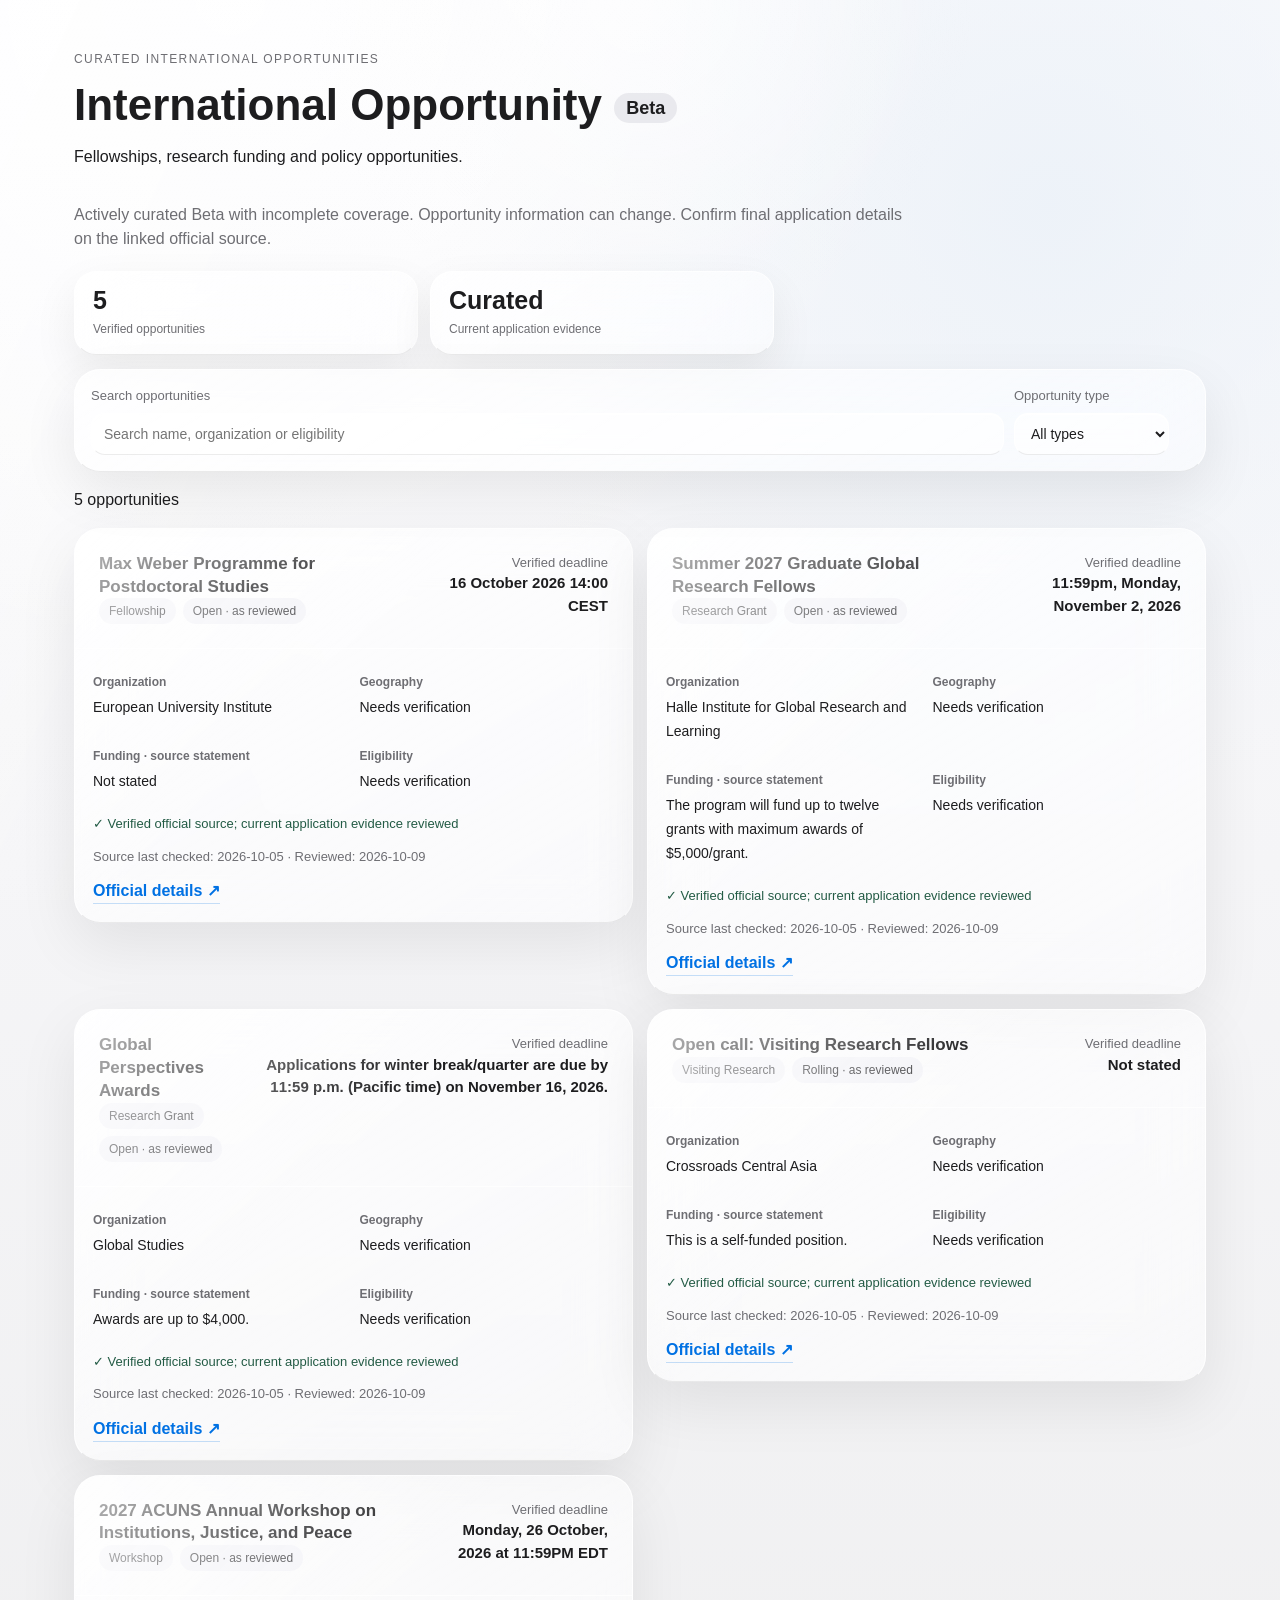
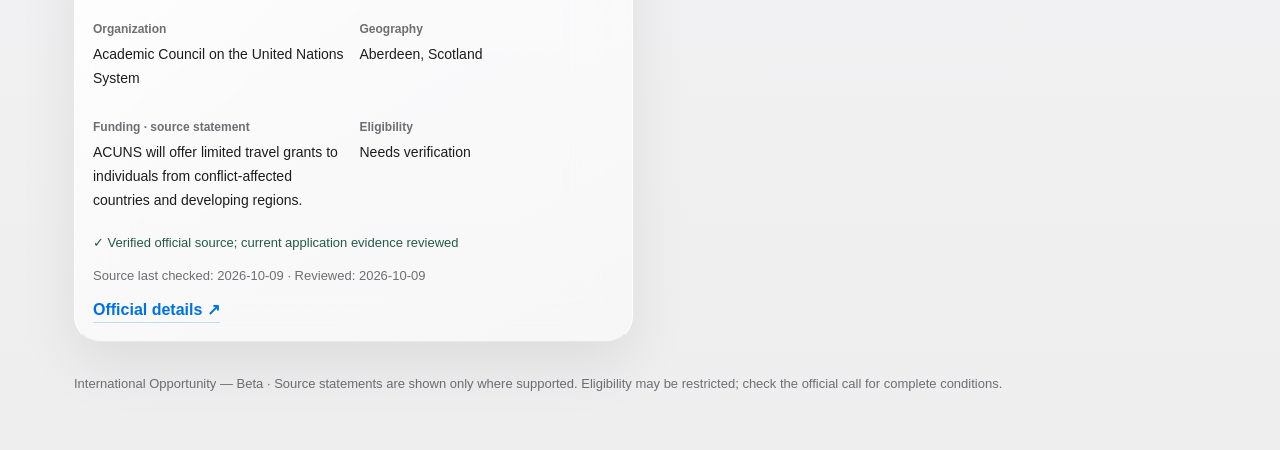
==== commit bf9d363a: "Publish five strictly approved current opportunities as curated Beta" ====
--- a/docs/index.html
+++ b/docs/index.html
@@ -1,499 +1,5 @@
-<!doctype html>
-<html lang="en">
-<head>
-  <meta charset="utf-8">
-  <meta name="viewport" content="width=device-width, initial-scale=1">
-  <title>International Opportunity Radar</title>
-  <style>
-    :root {
-      color-scheme: light;
-      --bg: #f5f5f7;
-      --glass: rgba(255, 255, 255, .58);
-      --glass-strong: rgba(255, 255, 255, .76);
-      --glass-soft: rgba(255, 255, 255, .42);
-      --text: #1d1d1f;
-      --muted: #6e6e73;
-      --line: rgba(255, 255, 255, .72);
-      --edge: rgba(0, 0, 0, .08);
-      --ink: #424245;
-      --accent: #0071e3;
-      --soft: rgba(242, 242, 247, .82);
-      --soft-2: rgba(229, 229, 234, .78);
-      --shadow: 0 22px 60px rgba(0, 0, 0, .10);
-    }
-    * { box-sizing: border-box; }
-    body {
-      margin: 0;
-      background:
-        radial-gradient(circle at 18% 0%, rgba(255,255,255,.92), transparent 30%),
-        radial-gradient(circle at 82% 10%, rgba(235,241,248,.86), transparent 28%),
-        linear-gradient(180deg, #fbfbfd 0%, #f5f5f7 42%, #eeeeef 100%),
-        var(--bg);
-      color: var(--text);
-      font-family: -apple-system, BlinkMacSystemFont, "SF Pro Display", "SF Pro Text", "Segoe UI", sans-serif;
-      line-height: 1.5;
-      -webkit-font-smoothing: antialiased;
-    }
-    body::before {
-      content: "";
-      position: fixed;
-      inset: 0;
-      pointer-events: none;
-      background:
-        linear-gradient(115deg, rgba(255,255,255,.58), transparent 34%),
-        radial-gradient(circle at 50% 0%, rgba(255,255,255,.48), transparent 30%);
-    }
-    .shell { max-width: 1180px; margin: 0 auto; padding: 38px 24px 56px; position: relative; }
-    .hero {
-      display: grid;
-      grid-template-columns: minmax(0, 1fr) auto;
-      gap: 24px;
-      align-items: center;
-      margin-bottom: 18px;
-    }
-    h1 { margin: 0; font-size: 44px; letter-spacing: 0; line-height: 1.12; font-weight: 720; }
-    .meta { color: var(--muted); font-size: 13px; text-align: right; }
-    .collection-health { margin: 10px 0 18px; color: var(--muted); font-size: 13px; overflow-wrap: anywhere; }
-    .eligibility a { color: var(--accent); }
-    .eligibility { padding-top: 18px; }
-    .eligibility h2 { font-size: 16px; margin: 0 0 10px; }
-    .eligibility ul, .field ul { margin: 5px 0; padding-left: 20px; }
-    .eligibility li { margin: 10px 0; font-size: 14px; }
-    .eligibility .evidence { display: block; color: var(--muted); margin-top: 3px; font-size: 12px; }
-    .stats { display: grid; grid-template-columns: repeat(5, minmax(0, 1fr)); gap: 12px; margin: 20px 0 14px; }
-    .stat {
-      background: linear-gradient(145deg, rgba(255,255,255,.78), rgba(255,255,255,.48));
-      border: 1px solid var(--line);
-      border-bottom-color: var(--edge);
-      border-radius: 22px;
-      padding: 16px 18px;
-      box-shadow: 0 18px 45px rgba(0,0,0,.07);
-      backdrop-filter: blur(28px) saturate(180%);
-      -webkit-backdrop-filter: blur(28px) saturate(180%);
-    }
-    .stat strong { display: block; font-size: 25px; line-height: 1; font-weight: 700; }
-    .stat span { display: block; margin-top: 7px; color: var(--muted); font-size: 12px; }
-    .toolbar {
-      background: linear-gradient(150deg, rgba(255,255,255,.78), rgba(255,255,255,.52));
-      border: 1px solid var(--line);
-      border-bottom-color: var(--edge);
-      border-radius: 26px;
-      padding: 16px;
-      position: sticky;
-      top: 12px;
-      z-index: 5;
-      box-shadow: 0 20px 55px rgba(0,0,0,.08);
-      backdrop-filter: blur(30px) saturate(180%);
-      -webkit-backdrop-filter: blur(30px) saturate(180%);
-    }
-    .search-row { display: grid; grid-template-columns: 1fr auto auto auto; gap: 10px; }
-    input, select {
-      height: 42px;
-      border: 1px solid rgba(255,255,255,.82);
-      border-bottom-color: var(--edge);
-      border-radius: 14px;
-      background: rgba(255,255,255,.62);
-      color: var(--text);
-      padding: 0 12px;
-      font-size: 14px;
-      box-shadow: inset 0 1px 0 rgba(255,255,255,.72);
-    }
-    .filter-section { margin-top: 12px; }
-    .filter-label { color: var(--muted); font-size: 12px; margin-bottom: 8px; }
-    .filters { display: flex; gap: 8px; flex-wrap: wrap; }
-    .filter-button {
-      border: 1px solid rgba(255,255,255,.82);
-      background: rgba(255,255,255,.58);
-      border-radius: 999px;
-      padding: 8px 14px;
-      color: #424245;
-      cursor: pointer;
-      font-size: 13px;
-      box-shadow: 0 8px 18px rgba(0,0,0,.04), inset 0 1px 0 rgba(255,255,255,.78);
-    }
-    .filter-button.active { background: rgba(29,29,31,.88); color: #fff; border-color: rgba(0,0,0,.08); }
-    .content { margin-top: 18px; }
-    .list { display: grid; grid-template-columns: repeat(12, minmax(0, 1fr)); gap: 14px; align-items: start; }
-    .card {
-      background: linear-gradient(150deg, rgba(255,255,255,.76), rgba(255,255,255,.50));
-      border: 1px solid rgba(255,255,255,.82);
-      border-bottom-color: var(--edge);
-      border-radius: 26px;
-      box-shadow: 0 22px 60px rgba(0,0,0,.08);
-      overflow: hidden;
-      backdrop-filter: blur(26px) saturate(160%);
-      -webkit-backdrop-filter: blur(26px) saturate(160%);
-      grid-column: span 6;
-      position: relative;
-    }
-    .card::before { content: ""; position: absolute; inset: 0; pointer-events: none; background: linear-gradient(135deg, rgba(255,255,255,.72), transparent 42%); }
-    .card.excluded { opacity: .62; }
-    .card summary {
-      display: grid;
-      grid-template-columns: 1fr auto;
-      gap: 16px;
-      padding: 18px 18px 16px;
-      cursor: pointer;
-      list-style: none;
-      position: relative;
-    }
-    .card summary::-webkit-details-marker { display: none; }
-    .title { font-size: 17px; font-weight: 730; margin: 0 0 10px; line-height: 1.34; }
-    .chips { display: flex; flex-wrap: wrap; gap: 7px; }
-    .chip { border-radius: 999px; padding: 4px 10px; font-size: 12px; background: var(--soft); color: var(--ink); }
-    .chip.topic { background: rgba(232, 238, 244, .82); color: var(--ink); }
-    .chip.priority { background: rgba(0,113,227,.10); color: #0066cc; }
-    .deadline { min-width: 110px; text-align: right; color: var(--muted); font-size: 13px; }
-    .deadline strong { display: block; color: var(--text); font-size: 15px; }
-    .details { border-top: 1px solid var(--line); padding: 16px 18px 18px; position: relative; }
-    .detail-grid { display: grid; grid-template-columns: repeat(2, minmax(0, 1fr)); gap: 12px; }
-    .field { padding: 8px 0; overflow-wrap: anywhere; }
-    .field b { display: block; font-size: 12px; color: var(--muted); margin-bottom: 4px; }
-    .field span { font-size: 14px; }
-    .judgment { margin-top: 12px; padding: 13px; border: 1px solid rgba(255,255,255,.76); background: rgba(255,255,255,.48); border-radius: 16px; }
-    .links { margin-top: 13px; display: flex; flex-wrap: wrap; gap: 10px; }
-    .links a { color: var(--accent); font-weight: 650; text-decoration: none; border-bottom: 1px solid rgba(0,113,227,.22); }
-    .archive-control { display: inline-flex; align-items: center; gap: 7px; margin-top: 12px; color: var(--muted); font-size: 13px; }
-    .archive-control input { width: 16px; height: 16px; padding: 0; accent-color: var(--accent); }
-    .archive-control.auto { color: #8a3b32; font-weight: 600; }
-    .empty { grid-column: 1 / -1; padding: 34px; text-align: center; color: var(--muted); background: rgba(255,255,255,.50); border: 1px dashed rgba(255,255,255,.70); border-radius: 28px; }
-    @media (max-width: 860px) {
-      h1 { font-size: 34px; }
-      .toolbar { position: static; }
-      .hero, .search-row { grid-template-columns: 1fr; }
-      .meta { text-align: left; }
-      .stats { grid-template-columns: repeat(2, minmax(0, 1fr)); }
-      .detail-grid { grid-template-columns: 1fr; }
-      .card summary { grid-template-columns: 1fr; }
-      .deadline { text-align: left; }
-      .card { grid-column: 1 / -1; }
-    }
-  </style>
-</head>
-<body>
-  <div class="shell">
-    <header class="hero">
-      <div>
-        <h1>Opportunity Radar</h1>
-      </div>
-      <div class="meta">Last successful collection: <time data-date="2026-10-05T06:48:39.697463+00:00">2026-10-05T06:48:39.697463+00:00</time><br>Page generated: <time data-date="2026-10-05T06:51:56.340938+00:00">2026-10-05 14:51</time></div>
-    </header>
-
-    <p class="collection-health" role="status">Partial coverage · 1 new in last attempt</p>
-
-    <section class="stats" id="stats"></section>
-
-    <section class="toolbar">
-      <div class="search-row">
-        <input id="search" type="search" placeholder="Search title, host, topic, materials, or requirements">
-        <select id="sort">
-          <option value="deadline">Deadline first</option>
-          <option value="priority">Priority first</option>
-          <option value="newest">Newest first</option>
-        </select>
-        <select id="excluded">
-          <option value="hide">Hide excluded</option>
-          <option value="show">Show excluded</option>
-        </select>
-        <select id="archiveView">
-          <option value="active">Active</option>
-          <option value="archived">Archived</option>
-          <option value="all">All</option>
-        </select>
-      </div>
-      <div class="filter-section">
-        <div class="filter-label">Opportunity Type</div>
-        <div class="filters" id="typeFilters"><button class="filter-button" data-filter-type="全部">All</button><button class="filter-button" data-filter-type="会议">Conferences</button><button class="filter-button" data-filter-type="学术论坛/CFP">Academic</button><button class="filter-button" data-filter-type="Fellowship">Fellowship</button><button class="filter-button" data-filter-type="Scholarships">Scholarships</button><button class="filter-button" data-filter-type="Internship">Internship</button><button class="filter-button" data-filter-type="Early-career Jobs">Early-career Jobs</button><button class="filter-button" data-filter-type="青年项目">Youth</button><button class="filter-button" data-filter-type="Policy/Summer School">Schools</button><button class="filter-button" data-filter-type="其他">Other</button></div>
-      </div>
-      <div class="filter-section">
-        <div class="filter-label">Topic Area</div>
-        <div class="filters" id="topicFilters"><button class="filter-button" data-filter-topic="全部">All</button><button class="filter-button" data-filter-topic="AI治理">AI</button><button class="filter-button" data-filter-topic="全球治理/国际组织">Governance</button><button class="filter-button" data-filter-topic="可持续发展/气候">Sustainability</button><button class="filter-button" data-filter-topic="发展/不平等">Development</button><button class="filter-button" data-filter-topic="国际金融/债务">Finance</button><button class="filter-button" data-filter-topic="国际关系/政治学">Politics</button><button class="filter-button" data-filter-topic="其他">Other</button></div>
-      </div>
-    </section>
-
-    <section class="content">
-      <main class="list" id="list"></main>
-    </section>
-  </div>
-
-  <script>
-    const opportunities = [{"机会名称": "ODI Fellowship Scheme 2026-28", "机会类型": "fellowship", "机会类型分组": "Fellowship", "主办方": "ODI Global", "议题标签": "development policy; government placement; economics; statistics; development finance; climate finance", "主题分区": "可持续发展/气候", "相关度": "高", "截止日期": "2026-03-31", "会议日期": "2026-2028 cohort", "地点/线上": "Government placements in partner countries", "原网页链接": "https://odi.org/en/fellowship-scheme", "申请/投稿链接": "https://odi.org/en/fellowship-scheme", "参加条件": "Aimed at young development professionals with a Master's degree or PhD in economics, statistics, or a related field; all nationalities are encouraged.", "费用": "No application fee identified; fellowship employment and support terms need checking for the next cohort.", "是否有资助": "Yes", "资助说明链接": "https://odi.org/en/fellowship-scheme", "需要准备的材料": "Application materials for the next cohort need checking; likely CV, academic background, and written responses.", "岗位类型": "", "岗位职能": "Development finance", "排除原因": "", "行动优先级": "中", "状态": "已错过", "备注": "The 2026-28 cohort is closed, but this is a high-value neutral development policy fellowship to monitor for the next cycle.", "发现日期": "2026-07-10", "最近核查日期": "2026-07-10", "链接指纹": "3bba5592c9c1ac84", "资格条件JSON": "", "经验门槛": "", "发布批次": "", "发现链接": "", "来源ID": "", "内容哈希": ""}, {"机会名称": "Call for Papers for the 2026 Annual Congress of the Asian Association of Environmental and Resource Economics", "机会类型": "CFP", "机会类型分组": "学术论坛/CFP", "主办方": "Asian Association of Environmental and Resource Economics", "议题标签": "environmental economics; resource economics; climate adaptation; economic resilience; Asia", "主题分区": "可持续发展/气候", "相关度": "中", "截止日期": "2026-07-10", "会议日期": "2026-08-20 to 2026-08-21", "地点/线上": "Jakarta, Indonesia", "原网页链接": "https://aaere.org/call-for-papers-for-the-2026-annual-congress-of-aaere", "申请/投稿链接": "https://jakarta2026.aaere.org", "参加条件": "Researchers working on environmental and resource economics topics, especially climate adaptation and economic resiliency in Asia; detailed eligibility needs checking.", "费用": "Needs checking", "是否有资助": "Needs checking", "资助说明链接": "Needs checking", "需要准备的材料": "Full paper or slides and registration materials; exact submission requirements need checking.", "岗位类型": "", "岗位职能": "Policy research", "排除原因": "", "行动优先级": "高", "状态": "值得申请", "备注": "Deadline appears to fall on the monitoring date, so act immediately if the submission or registration portal remains open.", "发现日期": "2026-07-10", "最近核查日期": "2026-07-10", "链接指纹": "c471c079a0cfa1e7", "资格条件JSON": "", "经验门槛": "", "发布批次": "", "发现链接": "", "来源ID": "", "内容哈希": ""}, {"机会名称": "Singapore AI Safety Fellowship", "机会类型": "fellowship", "机会类型分组": "Fellowship", "主办方": "Singapore AI Safety Hub (SASH)", "议题标签": "AI安全;AI治理;国际AI合作;可信AI;研究资助", "主题分区": "AI治理", "相关度": "高", "截止日期": "2026-07-10", "会议日期": "2026-09-21至2026-12-04", "地点/线上": "Singapore", "原网页链接": "https://www.aisafety.sg/programs/singapore-ai-safety-fellowship", "申请/投稿链接": "https://www.aisafety.sg/programs/singapore-ai-safety-fellowship", "参加条件": "面向希望开展能影响现实AI安全实践研究的研究者；具体学历、经验与项目要求待核查", "费用": "待核查", "是否有资助": "是", "资助说明链接": "https://www.aisafety.sg/programs/singapore-ai-safety-fellowship", "需要准备的材料": "申请表及研究相关材料；具体待核查", "岗位类型": "", "岗位职能": "AI或数字治理;政策研究;战略研究", "排除原因": "", "行动优先级": "高", "状态": "值得申请", "备注": "提供每月SGD 5,000 stipend、住宿和旅行支持，并含最高USD 30,000 compute，截止当天需立即行动。", "发现日期": "2026-07-10", "最近核查日期": "2026-07-10", "链接指纹": "0de9ea68b9771de2", "资格条件JSON": "", "经验门槛": "", "发布批次": "", "发现链接": "", "来源ID": "", "内容哈希": ""}, {"机会名称": "UNEP Finance Initiative Internship for APAC Regional Team", "机会类型": "internship", "机会类型分组": "Internship", "主办方": "United Nations Environment Programme (UNEP)", "议题标签": "可持续金融;亚太;气候金融;发展;国际组织", "主题分区": "可持续发展/气候", "相关度": "低", "截止日期": "2026-07-10", "会议日期": "待核查", "地点/线上": "Geneva/Remote", "原网页链接": "https://careers.un.org/jobSearchDescription/279004", "申请/投稿链接": "https://careers.un.org/jobSearchDescription/279004", "参加条件": "UN Secretariat internship 通常要求在读或近期毕业，具体学历、专业和语言要求以岗位页面为准；待核查", "费用": "No Fee；实习薪酬/津贴待核查", "是否有资助": "待核查", "资助说明链接": "待核查", "需要准备的材料": "UN Careers/Inspira 在线申请材料；具体材料待核查", "岗位类型": "Internship", "岗位职能": "可持续发展;发展融资;伙伴关系;政策研究", "排除原因": "", "行动优先级": "高", "状态": "值得申请", "备注": "与亚太可持续金融和国际组织经历直接相关；按用户给定日期为截止当天，需立即确认时区。", "发现日期": "2026-07-10", "最近核查日期": "2026-07-10", "链接指纹": "c04b9f916bbafb69", "资格条件JSON": "", "经验门槛": "", "发布批次": "", "发现链接": "", "来源ID": "", "内容哈希": ""}, {"机会名称": "Programme Management and Outreach Intern", "机会类型": "internship", "机会类型分组": "Internship", "主办方": "United Nations Office at Geneva", "议题标签": "项目管理;传播倡导;多边外交;国际组织;日内瓦", "主题分区": "全球治理/国际组织", "相关度": "低", "截止日期": "2026-07-11", "会议日期": "待核查", "地点/线上": "Geneva, Switzerland", "原网页链接": "https://careers.un.org/jobSearchDescription/279081", "申请/投稿链接": "https://careers.un.org/jobSearchDescription/279081", "参加条件": "UN Secretariat internship 通常要求在读或近期毕业，具体学历、专业和语言要求以岗位页面为准；待核查", "费用": "No Fee；实习薪酬/津贴待核查", "是否有资助": "待核查", "资助说明链接": "待核查", "需要准备的材料": "UN Careers/Inspira 在线申请材料；具体材料待核查", "岗位类型": "Internship", "岗位职能": "项目支持;传播倡导;伙伴关系", "排除原因": "", "行动优先级": "中高", "状态": "值得申请", "备注": "UN Geneva 平台价值高，虽然主题较宽，但对国际组织经历拓展有用。", "发现日期": "2026-07-10", "最近核查日期": "2026-07-10", "链接指纹": "ef9ad69c03ba2691", "资格条件JSON": "", "经验门槛": "", "发布批次": "", "发现链接": "", "来源ID": "", "内容哈希": ""}, {"机会名称": "DC Winter Fellowship 2027", "机会类型": "fellowship", "机会类型分组": "Fellowship", "主办方": "GovAI", "议题标签": "AI governance; AI policy; early career; public policy; research project", "主题分区": "AI治理", "相关度": "高", "截止日期": "2026-07-12", "会议日期": "2027-01-18 to 2027-04-09", "地点/线上": "Washington, DC", "原网页链接": "https://www.governance.ai/post/dc-winter-fellowship-2027", "申请/投稿链接": "https://www.governance.ai/post/dc-winter-fellowship-2027", "参加条件": "Open to early career individuals entering U.S. AI policy and more experienced professionals transitioning from adjacent fields; detailed eligibility needs checking.", "费用": "Needs checking", "是否有资助": "Needs checking", "资助说明链接": "Needs checking", "需要准备的材料": "Needs checking", "岗位类型": "", "岗位职能": "AI or digital governance", "排除原因": "", "行动优先级": "高", "状态": "值得申请", "备注": "Very time sensitive and highly relevant for AI governance, policy research, and early career positioning.", "发现日期": "2026-07-10", "最近核查日期": "2026-07-10", "链接指纹": "c13c8b3ce0343021", "资格条件JSON": "", "经验门槛": "", "发布批次": "", "发现链接": "", "来源ID": "", "内容哈希": ""}, {"机会名称": "UK Winter Fellowship 2027, Applied Track", "机会类型": "fellowship", "机会类型分组": "Fellowship", "主办方": "Centre for the Governance of AI", "议题标签": "AI governance; AI policy; policy engagement; programme management; global governance", "主题分区": "AI治理", "相关度": "高", "截止日期": "2026-07-12", "会议日期": "2027-01-18 to 2027-04-09", "地点/线上": "London, United Kingdom", "原网页链接": "https://www.governance.ai/post/winter-fellowship-2027-applied-track", "申请/投稿链接": "https://www.governance.ai/post/winter-fellowship-2027-applied-track", "参加条件": "Open to a wide range of applicants with experience in communications, policy, advocacy, events, research management, programme management, operations, fundraising or research pivoting.", "费用": "No application fee stated", "是否有资助": "Needs checking", "资助说明链接": "https://www.governance.ai/post/winter-fellowship-2027-applied-track", "需要准备的材料": "Written application; later stages include abstract reasoning assessment, paid remote work test, interview and reference checks", "岗位类型": "", "岗位职能": "AI or digital governance", "排除原因": "", "行动优先级": "高", "状态": "值得申请", "备注": "Very strong AI governance opportunity, especially for applied policy, operations, communications and programme roles.", "发现日期": "2026-07-10", "最近核查日期": "2026-07-10", "链接指纹": "3fa984de39939503", "资格条件JSON": "", "经验门槛": "", "发布批次": "", "发现链接": "", "来源ID": "", "内容哈希": ""}, {"机会名称": "INTERN - ECONOMIC AFFAIRS, Economic Commission for Europe", "机会类型": "internship", "机会类型分组": "Internship", "主办方": "United Nations Economic Commission for Europe / UN Careers", "议题标签": "economic affairs; sustainable development; international organizations; economic governance; policy research", "主题分区": "可持续发展/气候", "相关度": "低", "截止日期": "2026-07-13", "会议日期": "待核查", "地点/线上": "Geneva, Switzerland", "原网页链接": "https://careers.un.org/jobSearchDescription/280166", "申请/投稿链接": "https://careers.un.org/jobSearchDescription/280166", "参加条件": "UN internship 通常要求在读本科高年级/研究生或毕业后短期内；本岗位具体学历、语言和技能要求待核查", "费用": "No Fee；差旅、签证、住宿及生活成本待核查", "是否有资助": "待核查", "资助说明链接": "待核查", "需要准备的材料": "UN Careers 个人档案/PHP、教育经历、语言与技能信息等；是否需 cover letter 待核查", "岗位类型": "Internship", "岗位职能": "政策研究", "排除原因": "", "行动优先级": "高", "状态": "值得申请", "备注": "UN Careers 已单独检索到明确 internship，经济事务方向与发展、国际经济治理和多边机构研究高度相关。", "发现日期": "2026-07-10", "最近核查日期": "2026-07-10", "链接指纹": "9e9328bdc9bb0765", "资格条件JSON": "", "经验门槛": "", "发布批次": "", "发现链接": "", "来源ID": "", "内容哈希": ""}, {"机会名称": "UN Policy Pulse Intern", "机会类型": "internship", "机会类型分组": "Internship", "主办方": "United Nations Department of Global Communications / UN Careers", "议题标签": "public information; communications; UN policy; global governance; multilateral cooperation", "主题分区": "国际关系/政治学", "相关度": "低", "截止日期": "2026-07-13", "会议日期": "待核查", "地点/线上": "Work Location listed as Vienna；Duty Station listed as New York，需核查", "原网页链接": "https://careers.un.org/jobSearchDescription/279912", "申请/投稿链接": "https://careers.un.org/jobSearchDescription/279912", "参加条件": "UN internship 通常要求在读本科高年级/研究生或毕业后短期内；本岗位具体学历、语言和传播/政策写作要求待核查", "费用": "No Fee；差旅、签证、住宿及生活成本待核查", "是否有资助": "待核查", "资助说明链接": "待核查", "需要准备的材料": "UN Careers 个人档案/PHP、教育经历、语言与技能信息等；是否需 writing sample 待核查", "岗位类型": "Internship", "岗位职能": "传播倡导", "排除原因": "", "行动优先级": "高", "状态": "值得申请", "备注": "公共信息与政策传播岗位，可用于积累联合国政策议题、全球治理传播和多边叙事经验。", "发现日期": "2026-07-10", "最近核查日期": "2026-07-10", "链接指纹": "de7dce8c68937595", "资格条件JSON": "", "经验门槛": "", "发布批次": "", "发现链接": "", "来源ID": "", "内容哈希": ""}, {"机会名称": "UNDP Tokyo Public Affairs Intern", "机会类型": "internship", "机会类型分组": "Internship", "主办方": "UNDP Representation Office in Tokyo", "议题标签": "UNDP; public affairs; communications; partnerships; youth engagement; SDGs; development", "主题分区": "发展/不平等", "相关度": "低", "截止日期": "2026-07-13", "会议日期": "待核查", "地点/线上": "Tokyo，页面说明可根据事先协商偶尔远程", "原网页链接": "https://www.undp.org/sites/g/files/zskgke326/files/2026-06/tor-pa-intern-202606.pdf", "申请/投稿链接": "mailto:undptokyo.hr@undp.org", "参加条件": "研究生在读、本科最后一年在读，或毕业一年内；日语熟练；英语书面和口语优秀；专业经历为加分项", "费用": "无申请费；除UNDP实习津贴外，其他相关费用由实习生或资助方承担", "是否有资助": "是", "资助说明链接": "https://www.undp.org/sites/g/files/zskgke326/files/2026-06/tor-pa-intern-202606.pdf", "需要准备的材料": "UNDP Internship application form；英文和日文简历；英文和日文cover letter", "岗位类型": "Internship", "岗位职能": "传播倡导/伙伴关系/项目支持", "排除原因": "岗位职能偏强专业壁垒：hr", "行动优先级": "高", "状态": "值得申请", "备注": "公共传播、私营部门伙伴关系、青年参与和发展议题结合紧密，截止很近。", "发现日期": "2026-07-10", "最近核查日期": "2026-07-10", "链接指纹": "e5cebac7f408f29e", "资格条件JSON": "", "经验门槛": "", "发布批次": "", "发现链接": "", "来源ID": "", "内容哈希": ""}, {"机会名称": "Communications Intern, Corruption and Financial Crime Branch", "机会类型": "internship", "机会类型分组": "Internship", "主办方": "United Nations Office on Drugs and Crime", "议题标签": "UN system; anti corruption; financial crime; governance; communications", "主题分区": "可持续发展/气候", "相关度": "低", "截止日期": "2026-07-13", "会议日期": "Needs checking", "地点/线上": "Vienna, Austria", "原网页链接": "https://careers.un.org/jobSearchDescription/280116", "申请/投稿链接": "https://careers.un.org/jobSearchDescription/280116", "参加条件": "Eligibility needs checking inside UN Careers; likely student or recent graduate eligibility applies.", "费用": "No application fee indicated; remuneration needs checking.", "是否有资助": "Needs checking", "资助说明链接": "Needs checking", "需要准备的材料": "UN Careers profile, CV or personal history information, cover letter, and education information; exact materials need checking.", "岗位类型": "Internship", "岗位职能": "Communications", "排除原因": "", "行动优先级": "中高", "状态": "值得申请", "备注": "Relevant to governance and financial integrity, but the crime prevention framing makes it less central than development or climate policy roles.", "发现日期": "2026-07-10", "最近核查日期": "2026-07-10", "链接指纹": "ba333d23ac3cf1f1", "资格条件JSON": "", "经验门槛": "", "发布批次": "", "发现链接": "", "来源ID": "", "内容哈希": ""}, {"机会名称": "Richard P. Nathan Public Policy Fellowship", "机会类型": "fellowship", "机会类型分组": "Fellowship", "主办方": "Rockefeller Institute of Government", "议题标签": "public policy; climate and environment; fiscal policy; social policy; governance", "主题分区": "可持续发展/气候", "相关度": "中", "截止日期": "2026-07-13", "会议日期": "September 2026–September 2027", "地点/线上": "Virtual or Albany, New York, United States", "原网页链接": "https://rockinst.org/news/article/call-for-applications-richard-p-nathan-public-policy-fellowship-at-the-rockefeller-institute-of-government", "申请/投稿链接": "https://rockinst.org/news/article/call-for-applications-richard-p-nathan-public-policy-fellowship-at-the-rockefeller-institute-of-government", "参加条件": "Professionals in higher education, researchers, practitioners, and retirees with policy research or outreach interests.", "费用": "No application fee stated", "是否有资助": "Yes", "资助说明链接": "https://rockinst.org/news/article/call-for-applications-richard-p-nathan-public-policy-fellowship-at-the-rockefeller-institute-of-government", "需要准备的材料": "Current CV or resume; research or policy outreach description up to 500 words; professional and topical interest statement up to 500 words; at least two professional references; optional writing sample.", "岗位类型": "", "岗位职能": "Policy research", "排除原因": "", "行动优先级": "中", "状态": "新发现", "备注": "Good public policy writing opportunity with climate, fiscal, and governance angles, but it is unpaid and US state-policy oriented.", "发现日期": "2026-07-10", "最近核查日期": "2026-07-10", "链接指纹": "58793e222148c7ee", "资格条件JSON": "", "经验门槛": "", "发布批次": "", "发现链接": "", "来源ID": "", "内容哈希": ""}, {"机会名称": "Sustainable Urban Mobility Intern", "机会类型": "internship", "机会类型分组": "Internship", "主办方": "United Nations Human Settlements Programme", "议题标签": "sustainable cities; urban mobility; sustainable development; climate; UN-Habitat", "主题分区": "可持续发展/气候", "相关度": "低", "截止日期": "2026-07-13", "会议日期": "Needs checking", "地点/线上": "Nairobi, Kenya; in person", "原网页链接": "https://careers.un.org/jobSearchDescription/279898?language=en", "申请/投稿链接": "https://careers.un.org/jobSearchDescription/279898?language=en", "参加条件": "Eligibility details should be verified in UN Careers; internship category I-1.", "费用": "No application fee stated by UN Careers", "是否有资助": "Needs checking", "资助说明链接": "Needs checking", "需要准备的材料": "UN Careers application profile and role-specific materials; exact documents need checking", "岗位类型": "Internship", "岗位职能": "Sustainable development", "排除原因": "Urban mobility may require specialized urban planning or transport knowledge; apply only if sustainable cities and transport policy fit the profile.", "行动优先级": "中", "状态": "待核查", "备注": "Relevant to sustainable development, but less central than global governance or climate finance opportunities.", "发现日期": "2026-07-10", "最近核查日期": "2026-07-10", "链接指纹": "155233f8e00dac87", "资格条件JSON": "", "经验门槛": "", "发布批次": "", "发现链接": "", "来源ID": "", "内容哈希": ""}, {"机会名称": "Intern – Climate, Economics and Finance", "机会类型": "internship", "机会类型分组": "Internship", "主办方": "World Resources Institute India", "议题标签": "climate economics; climate finance; low-carbon transition; sustainability; policy research", "主题分区": "可持续发展/气候", "相关度": "低", "截止日期": "2026-07-14", "会议日期": "待核查", "地点/线上": "Bangalore, India；hybrid / office flex", "原网页链接": "https://www.wri.org/careers/jobs/intern-climate-economics-and-finance-2026-jr100352", "申请/投稿链接": "https://www.wri.org/careers/jobs/intern-climate-economics-and-finance-2026-jr100352", "参加条件": "正在攻读气候变化、可持续、公共政策、发展研究或相关方向硕士学位；0-1年相关工作/实习经验；其他资格待核查", "费用": "待核查", "是否有资助": "待核查", "资助说明链接": "待核查", "需要准备的材料": "简历；可能有 writing test；cover letter 或其他材料待核查", "岗位类型": "Internship", "岗位职能": "气候", "排除原因": "", "行动优先级": "高", "状态": "值得申请", "备注": "WRI 的 Climate, Economics and Finance 项目与气候融资、低碳转型和发展政策高度吻合，且截止临近。", "发现日期": "2026-07-10", "最近核查日期": "2026-07-10", "链接指纹": "3eca38673e554f99", "资格条件JSON": "", "经验门槛": "", "发布批次": "", "发现链接": "", "来源ID": "", "内容哈希": ""}, {"机会名称": "Research Intern: Cyber and New Technologies", "机会类型": "internship", "机会类型分组": "Internship", "主办方": "United Nations Interregional Crime and Justice Research Institute", "议题标签": "AI governance; digital governance; cyber policy; emerging technologies; global governance", "主题分区": "AI治理", "相关度": "高", "截止日期": "2026-07-14", "会议日期": "Needs checking", "地点/线上": "Remote full time; duty station Turin", "原网页链接": "https://careers.un.org/jobSearchDescription/280439", "申请/投稿链接": "https://careers.un.org/jobSearchDescription/280439", "参加条件": "Eligibility details should be verified in UN Careers; internship category I-1.", "费用": "No application fee stated by UN Careers", "是否有资助": "Needs checking", "资助说明链接": "Needs checking", "需要准备的材料": "UN Careers application profile and role-specific materials; exact documents need checking", "岗位类型": "Internship", "岗位职能": "AI or digital governance", "排除原因": "", "行动优先级": "高", "状态": "值得申请", "备注": "Strong fit for AI governance and emerging technology policy with a UN research institute, but the deadline is very close.", "发现日期": "2026-07-10", "最近核查日期": "2026-07-10", "链接指纹": "f7f5d821b1f09c1c", "资格条件JSON": "", "经验门槛": "", "发布批次": "", "发现链接": "", "来源ID": "", "内容哈希": ""}, {"机会名称": "UNEP Finance Initiative Risk Center Internship - Support for Sustainability Risk Programming", "机会类型": "internship", "机会类型分组": "Internship", "主办方": "United Nations Environment Programme (UNEP)", "议题标签": "可持续金融;气候金融;风险治理;ESG;国际组织", "主题分区": "可持续发展/气候", "相关度": "低", "截止日期": "2026-07-14", "会议日期": "待核查", "地点/线上": "Geneva/Remote", "原网页链接": "https://careers.un.org/jobSearchDescription/280026?language=en", "申请/投稿链接": "https://careers.un.org/jobSearchDescription/280026?language=en", "参加条件": "UN Secretariat internship 通常要求在读或近期毕业，具体学历、专业和语言要求以岗位页面为准；待核查", "费用": "No Fee；实习薪酬/津贴待核查", "是否有资助": "待核查", "资助说明链接": "待核查", "需要准备的材料": "UN Careers/Inspira 在线申请材料；具体材料待核查", "岗位类型": "Internship", "岗位职能": "可持续发展;气候;发展融资;政策研究", "排除原因": "", "行动优先级": "高", "状态": "值得申请", "备注": "UNEP FI 与可持续金融和风险治理高度匹配，截止日很近，应优先核查并提交。", "发现日期": "2026-07-10", "最近核查日期": "2026-07-10", "链接指纹": "13aba2ca53c95d6c", "资格条件JSON": "", "经验门槛": "", "发布批次": "", "发现链接": "", "来源ID": "", "内容哈希": ""}, {"机会名称": "Evaluation, Compliance, and Risk Management Intern", "机会类型": "internship", "机会类型分组": "Internship", "主办方": "United Nations Department of Safety and Security", "议题标签": "evaluation; compliance; risk management; UN operations; governance", "主题分区": "国际关系/政治学", "相关度": "低", "截止日期": "2026-07-14", "会议日期": "Needs checking", "地点/线上": "New York, United States; in-person or remote", "原网页链接": "https://careers.un.org/jobSearchDescription/279371", "申请/投稿链接": "https://careers.un.org/jobSearchDescription/279371", "参加条件": "UN internship eligibility; student or recent graduate requirements need checking in the job page.", "费用": "No application fee", "是否有资助": "No", "资助说明链接": "Needs checking", "需要准备的材料": "Online UN Careers application; CV or PHP profile; cover letter or motivation statement may be required; details need checking.", "岗位类型": "Internship", "岗位职能": "Governance", "排除原因": "Security department context may be less aligned with development policy; apply only if duties are evaluation and governance-focused.", "行动优先级": "中", "状态": "新发现", "备注": "Potentially valuable for monitoring, evaluation, compliance, and institutional governance skills inside the UN system.", "发现日期": "2026-07-10", "最近核查日期": "2026-07-10", "链接指纹": "138b9f429fd52f33", "资格条件JSON": "", "经验门槛": "", "发布批次": "", "发现链接": "", "来源ID": "", "内容哈希": ""}, {"机会名称": "AGI Governance Fellowship", "机会类型": "fellowship", "机会类型分组": "Fellowship", "主办方": "Johns Hopkins University School of Government and Policy", "议题标签": "AGI治理;AI政策;民主治理;制度设计;前沿AI", "主题分区": "AI治理", "相关度": "高", "截止日期": "2026-07-15", "会议日期": "2026-09-08至2026-09-25", "地点/线上": "Washington, DC；in-person only", "原网页链接": "https://sogp.jh.edu/agi-governance-fellowship", "申请/投稿链接": "https://sogp.jh.edu/agi-governance-fellowship", "参加条件": "须有相关领域研究生学位或等同实践经验；early career，通常为本科毕业8年内；已具备AI治理或前沿AI系统技术理解基础", "费用": "项目资助旅行、住宿和餐食/incidentals；其他费用待核查", "是否有资助": "是", "资助说明链接": "https://sogp.jh.edu/agi-governance-fellowship", "需要准备的材料": "在线申请材料；具体待核查", "岗位类型": "", "岗位职能": "AI或数字治理;政策研究;战略研究", "排除原因": "", "行动优先级": "高", "状态": "值得申请", "备注": "面向已具备AI治理基础的early-career研究者/实践者，资助覆盖较清晰，适合高强度政策训练。", "发现日期": "2026-07-10", "最近核查日期": "2026-07-10", "链接指纹": "5e7012131b3a4b4f", "资格条件JSON": "", "经验门槛": "", "发布批次": "", "发现链接": "", "来源ID": "", "内容哈希": ""}, {"机会名称": "Gender Inclusive Climate Finance Internship", "机会类型": "internship", "机会类型分组": "Internship", "主办方": "Stockholm Environment Institute Asia", "议题标签": "climate finance; gender; social inclusion; adaptation finance; Asia-Pacific; development", "主题分区": "可持续发展/气候", "相关度": "高", "截止日期": "2026-07-15", "会议日期": "2026-09-01 to 2027-02-28", "地点/线上": "Bangkok, Thailand", "原网页链接": "https://www.sei.org/people/jobs/genjust-intern-asia", "申请/投稿链接": "https://www.sei.org/people/jobs/genjust-intern-asia", "参加条件": "Master's student or recent master's graduate in gender studies, public policy, development or a related field; English fluency required.", "费用": "No application fee stated", "是否有资助": "Yes", "资助说明链接": "https://www.sei.org/people/jobs/genjust-intern-asia", "需要准备的材料": "Short cover letter, CV, and one reference contact", "岗位类型": "Internship", "岗位职能": "Climate", "排除原因": "", "行动优先级": "高", "状态": "值得申请", "备注": "Excellent NGO policy-research fit for inclusive climate adaptation finance and development policy in Asia-Pacific.", "发现日期": "2026-07-10", "最近核查日期": "2026-07-10", "链接指纹": "2d004f22df1e28d5", "资格条件JSON": "", "经验门槛": "", "发布批次": "", "发现链接": "", "来源ID": "", "内容哈希": ""}, {"机会名称": "ICEGOV 2026 Scholarship Application", "机会类型": "学术年会", "机会类型分组": "学术论坛/CFP", "主办方": "United Nations University Operating Unit on Policy-Driven Electronic Governance (UNU-EGOV) 与 Prince Sultan University", "议题标签": "电子治理;数字政府;数字治理;社会包容;可持续发展", "主题分区": "AI治理", "相关度": "高", "截止日期": "2026-07-15", "会议日期": "2026-09-28至2026-10-01", "地点/线上": "Riyadh, Saudi Arabia", "原网页链接": "https://www.icegov.org/2026", "申请/投稿链接": "https://www.icegov.org/2026", "参加条件": "Scholarship具体申请条件待核查；会议面向电子治理/数字治理领域研究者、政府、国际组织、民间社会与产业界", "费用": "参会注册费和奖学金覆盖范围待核查", "是否有资助": "是", "资助说明链接": "https://www.icegov.org/2026", "需要准备的材料": "Scholarship申请材料待核查；如已投稿/录用论文需准备论文和作者注册材料", "岗位类型": "", "岗位职能": "AI或数字治理;政策研究;治理", "排除原因": "", "行动优先级": "高", "状态": "值得申请", "备注": "UNU-EGOV主导的数字治理会议，奖学金申请7月15日截止，适合数字政府/AI治理方向。", "发现日期": "2026-07-10", "最近核查日期": "2026-07-10", "链接指纹": "0fb7b168583fef6c", "资格条件JSON": "", "经验门槛": "", "发布批次": "", "发现链接": "", "来源ID": "", "内容哈希": ""}, {"机会名称": "Intern, Green Financial Systems and Green Economy Transition", "机会类型": "internship", "机会类型分组": "Internship", "主办方": "European Bank for Reconstruction and Development", "议题标签": "green finance; climate finance; policy dialogue; sustainable investment; multilateral development banks", "主题分区": "可持续发展/气候", "相关度": "高", "截止日期": "2026-07-15", "会议日期": "12 months", "地点/线上": "London, United Kingdom", "原网页链接": "https://jobs.ebrd.com/job/London-Intern/1412767333", "申请/投稿链接": "https://jobs.ebrd.com/job/London-Intern/1412767333", "参加条件": "Degree preferred in a technical discipline, economics, or a combination of commercial and technical skills; knowledge of green finance, climate policy, and financial institutions is relevant.", "费用": "No application fee; compensation details need checking.", "是否有资助": "Yes", "资助说明链接": "https://jobs.ebrd.com/job/London-Intern/1412767333", "需要准备的材料": "Online application, CV, and role-specific screening materials; cover letter needs checking.", "岗位类型": "Internship", "岗位职能": "Climate", "排除原因": "", "行动优先级": "高", "状态": "值得申请", "备注": "Excellent MDB internship for climate finance, green economy transition, policy dialogue, and financial-sector sustainability.", "发现日期": "2026-07-10", "最近核查日期": "2026-07-10", "链接指纹": "b9cea711ae05de51", "资格条件JSON": "", "经验门槛": "", "发布批次": "", "发现链接": "", "来源ID": "", "内容哈希": ""}, {"机会名称": "Political Affairs Intern: Policy Planning", "机会类型": "internship", "机会类型分组": "Internship", "主办方": "United Nations Department of Peace Operations", "议题标签": "政策规划;多边主义;国际组织;全球治理;和平行动", "主题分区": "国际关系/政治学", "相关度": "低", "截止日期": "2026-07-15", "会议日期": "待核查", "地点/线上": "New York, UNHQ", "原网页链接": "https://careers.un.org/jobSearchDescription/279488", "申请/投稿链接": "https://careers.un.org/jobSearchDescription/279488", "参加条件": "UN Secretariat internship 通常要求在读或近期毕业，具体学历、专业和语言要求以岗位页面为准；待核查", "费用": "No Fee；实习薪酬/津贴待核查", "是否有资助": "待核查", "资助说明链接": "待核查", "需要准备的材料": "UN Careers/Inspira 在线申请材料；具体材料待核查", "岗位类型": "Internship", "岗位职能": "政策研究;战略研究;治理", "排除原因": "", "行动优先级": "高", "状态": "值得申请", "备注": "政策规划方向与全球治理、国际组织职业探索高度相关。", "发现日期": "2026-07-10", "最近核查日期": "2026-07-10", "链接指纹": "12657989d1ba601f", "资格条件JSON": "", "经验门槛": "", "发布批次": "", "发现链接": "", "来源ID": "", "内容哈希": ""}, {"机会名称": "2nd Edition International Conference on Governance and Sustainability: Call for Papers", "机会类型": "CFP", "机会类型分组": "学术论坛/CFP", "主办方": "International Conference on Governance and Sustainability", "议题标签": "governance; sustainability; climate change; CSR; technological change; economic change", "主题分区": "可持续发展/气候", "相关度": "低", "截止日期": "2026-07-15", "会议日期": "2026-10-30", "地点/线上": "Hammamet, Tunisia", "原网页链接": "https://eaa-online.org/arc/events/2nd-edition-international-conference-on-governance-and-sustainability-call-for-papers", "申请/投稿链接": "https://eaa-online.org/arc/events/2nd-edition-international-conference-on-governance-and-sustainability-call-for-papers", "参加条件": "Researchers and practitioners working on governance, sustainability, CSR, climate, technological, and economic transformations; detailed eligibility needs checking.", "费用": "Needs checking", "是否有资助": "Needs checking", "资助说明链接": "Needs checking", "需要准备的材料": "Paper or proposal materials need checking in the full call.", "岗位类型": "", "岗位职能": "Policy research", "排除原因": "Higher political sensitivity or China-related risk framing: ned", "行动优先级": "中高", "状态": "值得申请", "备注": "Near deadline and thematically aligned with governance, sustainability, climate, and economic transformation.", "发现日期": "2026-07-10", "最近核查日期": "2026-07-10", "链接指纹": "45f0e215524d09bc", "资格条件JSON": "", "经验门槛": "", "发布批次": "", "发现链接": "", "来源ID": "", "内容哈希": ""}, {"机会名称": "Communications Intern, ICCAP Project", "机会类型": "internship", "机会类型分组": "Internship", "主办方": "Stockholm Environment Institute Asia", "议题标签": "climate finance; inclusive climate finance; Asia-Pacific; communications; sustainability", "主题分区": "可持续发展/气候", "相关度": "高", "截止日期": "2026-07-15", "会议日期": "2026-08 to 2027-01", "地点/线上": "Bangkok, Thailand", "原网页链接": "https://www.sei.org/people/jobs/communications-intern-asia", "申请/投稿链接": "https://www.sei.org/people/jobs/communications-intern-asia", "参加条件": "Recent graduate within the past year or master's student in communications, media, digital marketing, visual communications or similar fields; excellent English required.", "费用": "Paid internship; relocation and insurance details need checking.", "是否有资助": "Yes", "资助说明链接": "https://www.sei.org/people/jobs/communications-intern-asia", "需要准备的材料": "Short cover letter, CV, one reference, insurance information, and expected travel timing for Bangkok.", "岗位类型": "Internship", "岗位职能": "Communications", "排除原因": "", "行动优先级": "中高", "状态": "值得申请", "备注": "Strong climate-finance communications role linked to inclusive climate finance for vulnerable communities in Asia-Pacific.", "发现日期": "2026-07-10", "最近核查日期": "2026-07-10", "链接指纹": "f3ac2235157e6f3b", "资格条件JSON": "", "经验门槛": "", "发布批次": "", "发现链接": "", "来源ID": "", "内容哈希": ""}, {"机会名称": "Energy Policy Internship", "机会类型": "internship", "机会类型分组": "Internship", "主办方": "Stockholm Environment Institute Asia", "议题标签": "energy transition; climate policy; just transition; stakeholder engagement; Southeast Asia", "主题分区": "可持续发展/气候", "相关度": "高", "截止日期": "2026-07-15", "会议日期": "2026-08 to 2027-01", "地点/线上": "Bangkok, Thailand", "原网页链接": "https://www.sei.org/people/jobs/energy-policy-intern-asia", "申请/投稿链接": "https://www.sei.org/people/jobs/energy-policy-intern-asia", "参加条件": "Graduate student or recent graduate with background in energy policy, renewable energy, just energy transition or related fields; English required and Thai is an advantage.", "费用": "No application fee stated", "是否有资助": "Yes", "资助说明链接": "https://www.sei.org/people/jobs/energy-policy-intern-asia", "需要准备的材料": "Application materials need checking on the application portal", "岗位类型": "Internship", "岗位职能": "Climate", "排除原因": "", "行动优先级": "中高", "状态": "值得申请", "备注": "Strong fit for climate governance and just energy transition policy, especially for Southeast Asia research interests.", "发现日期": "2026-07-10", "最近核查日期": "2026-07-10", "链接指纹": "991349d26ddbdeb8", "资格条件JSON": "", "经验门槛": "", "发布批次": "", "发现链接": "", "来源ID": "", "内容哈希": ""}, {"机会名称": "Second International Conference on Just Transition and Environmental Justice", "机会类型": "CFP", "机会类型分组": "学术论坛/CFP", "主办方": "Aberystwyth University Department of Law and Criminology", "议题标签": "just transition; environmental justice; climate finance; climate governance; decarbonisation", "主题分区": "可持续发展/气候", "相关度": "中", "截止日期": "2026-07-15", "会议日期": "2026-09-10 to 2026-09-11", "地点/线上": "Aberystwyth University, United Kingdom", "原网页链接": "https://www.aber.ac.uk/en/lac/news/just-transition-and-environmental-justice/call-for-papers", "申请/投稿链接": "https://www.aber.ac.uk/en/lac/news/just-transition-and-environmental-justice/call-for-papers", "参加条件": "Researchers and participants interested in just transition, environmental justice and climate governance.", "费用": "Needs checking", "是否有资助": "Needs checking", "资助说明链接": "Needs checking", "需要准备的材料": "Abstract and author details; exact format needs checking.", "岗位类型": "", "岗位职能": "Policy research", "排除原因": "", "行动优先级": "中高", "状态": "新发现", "备注": "Good climate governance CFP with a near deadline and a strong justice and finance angle.", "发现日期": "2026-07-10", "最近核查日期": "2026-07-10", "链接指纹": "ae560e5f7e7e2f36", "资格条件JSON": "", "经验门槛": "", "发布批次": "", "发现链接": "", "来源ID": "", "内容哈希": ""}, {"机会名称": "2026 Youth Symposium Call for Papers", "机会类型": "CFP", "机会类型分组": "学术论坛/CFP", "主办方": "East Asia Young Scholars Association", "议题标签": "East Asian studies; youth scholars; regional studies; political science; international relations; AI governance", "主题分区": "AI治理", "相关度": "中", "截止日期": "2026-07-15", "会议日期": "Needs checking", "地点/线上": "Needs checking", "原网页链接": "https://eaysa.org", "申请/投稿链接": "https://eaysa.org", "参加条件": "Advanced students, PhD candidates, postdocs, early-career faculty and scholars whose research intersects with East Asian studies.", "费用": "EAYSA states its activities, membership and Anchor publications are free; symposium-specific cost needs checking", "是否有资助": "Needs checking", "资助说明链接": "Needs checking", "需要准备的材料": "Submission materials need checking in the symposium guidelines", "岗位类型": "", "岗位职能": "研究支持", "排除原因": "", "行动优先级": "中", "状态": "待核查", "备注": "Potentially useful early-career East Asian studies venue; verify symposium theme and political sensitivity before submission.", "发现日期": "2026-07-10", "最近核查日期": "2026-07-10", "链接指纹": "69337ca592920d5f", "资格条件JSON": "", "经验门槛": "", "发布批次": "", "发现链接": "", "来源ID": "", "内容哈希": ""}, {"机会名称": "20th Annual Conference on Asian Studies: Denial, Exclusion, Absence", "机会类型": "CFP", "机会类型分组": "学术论坛/CFP", "主办方": "Department of Asian Studies, Palacký University Olomouc", "议题标签": "Asian studies; international relations; political science; sociology; East Asia", "主题分区": "发展/不平等", "相关度": "中", "截止日期": "2026-07-15", "会议日期": "2026-11-20 to 2026-11-21", "地点/线上": "Olomouc, Czech Republic", "原网页链接": "https://acas.upol.cz/call-for-papers", "申请/投稿链接": "https://acas.upol.cz/call-for-papers", "参加条件": "Original research in Asian studies, including international relations, political science, sociology and related humanities or social science fields.", "费用": "Needs checking", "是否有资助": "Needs checking", "资助说明链接": "Needs checking", "需要准备的材料": "Abstract, paper title, author information and relevant proposal details; exact format needs checking.", "岗位类型": "", "岗位职能": "Policy research", "排除原因": "", "行动优先级": "中", "状态": "新发现", "备注": "Relevant for East Asian or Asian governance research, though the theme is broader than development or global governance.", "发现日期": "2026-07-10", "最近核查日期": "2026-07-10", "链接指纹": "1e52529500900b71", "资格条件JSON": "", "经验门槛": "", "发布批次": "", "发现链接": "", "来源ID": "", "内容哈希": ""}, {"机会名称": "21st Interdisciplinary Conference on Intangibles, Sustainability, and Value Creation", "机会类型": "CFP", "机会类型分组": "学术论坛/CFP", "主办方": "University of Gothenburg", "议题标签": "sustainability governance; responsible investment; sustainable finance; reporting; due diligence; accountability", "主题分区": "可持续发展/气候", "相关度": "中", "截止日期": "2026-07-15", "会议日期": "Needs checking", "地点/线上": "Gothenburg, Sweden", "原网页链接": "https://www.gu.se/en/event/21st-interdisciplinary-conference-on-intangibles-sustainability-and-value-creation", "申请/投稿链接": "https://www.gu.se/en/event/21st-interdisciplinary-conference-on-intangibles-sustainability-and-value-creation", "参加条件": "Open to theoretical, empirical, and interdisciplinary contributions from accounting, management, governance, sustainability, and related fields.", "费用": "Early bird registration is SEK 2,300 excluding VAT; regular registration is SEK 3,000 excluding VAT; accommodation is not included.", "是否有资助": "Needs checking", "资助说明链接": "Needs checking", "需要准备的材料": "Extended abstract or full paper.", "岗位类型": "", "岗位职能": "Sustainable development", "排除原因": "", "行动优先级": "中", "状态": "值得申请", "备注": "Relevant if your work connects sustainability governance, disclosure regulation, due diligence, and sustainable finance.", "发现日期": "2026-07-10", "最近核查日期": "2026-07-10", "链接指纹": "c1bb74bc7c0dd039", "资格条件JSON": "", "经验门槛": "", "发布批次": "", "发现链接": "", "来源ID": "", "内容哈希": ""}, {"机会名称": "Call for Paper and Panel Proposals: 80th Annual Conference", "机会类型": "CFP", "机会类型分组": "学术论坛/CFP", "主办方": "New York State Political Science Association", "议题标签": "political science; governance; comparative politics; public policy; international relations", "主题分区": "国际关系/政治学", "相关度": "中", "截止日期": "2026-07-15", "会议日期": "2026-09-26", "地点/线上": "Needs checking", "原网页链接": "https://www.nyspsa.org/80th-annual-conference-information-2026-1/call-for-paper-and-panel-proposals", "申请/投稿链接": "https://www.nyspsa.org/80th-annual-conference-information-2026-1/call-for-paper-and-panel-proposals", "参加条件": "Open to paper and panel proposals in political science; membership and presenter requirements need checking.", "费用": "Needs checking", "是否有资助": "Needs checking", "资助说明链接": "Needs checking", "需要准备的材料": "Paper or panel proposal, title, abstract, author information; exact submission fields need checking.", "岗位类型": "", "岗位职能": "Policy research", "排除原因": "", "行动优先级": "中", "状态": "新发现", "备注": "Useful near-term political science CFP, especially for governance or comparative politics papers.", "发现日期": "2026-07-10", "最近核查日期": "2026-07-10", "链接指纹": "d16a7b4a5149fd01", "资格条件JSON": "", "经验门槛": "", "发布批次": "", "发现链接": "", "来源ID": "", "内容哈希": ""}, {"机会名称": "Green Finance, Technological Innovation & Global Governance International Conference", "机会类型": "学术年会/CFP", "机会类型分组": "学术论坛/CFP", "主办方": "Shanghai University of International Business and Economics School of Finance / FinLAB, Dublin City University", "议题标签": "green finance; technological innovation; global governance; sustainable finance; climate risk; digital finance", "主题分区": "可持续发展/气候", "相关度": "高", "截止日期": "2026-07-15", "会议日期": "2026-08-29至2026-08-30", "地点/线上": "Shanghai, China", "原网页链接": "https://info.business.dcu.ie/2026-finance-conference", "申请/投稿链接": "mailto:finance_conference@suibe.edu.cn", "参加条件": "研究者、博士生、政策制定者和实务界人士；论文投稿截止已过，注册截止仍需核查", "费用": "官网显示doctoral student session和conference无费用；具体参会费用需再核查", "是否有资助": "是", "资助说明链接": "https://info.business.dcu.ie/2026-finance-conference", "需要准备的材料": "论文需title page和anonymous main paper；PDF格式；邮件投稿；若仅注册则材料待核查", "岗位类型": "", "岗位职能": "发展融资/气候/政策研究", "排除原因": "", "行动优先级": "中", "状态": "待核查", "备注": "论文投稿截止已过，但注册和博士生机会信息值得核查，主题与绿色金融和全球治理高度匹配。", "发现日期": "2026-07-10", "最近核查日期": "2026-07-10", "链接指纹": "a84ff3f5a8d7806f", "资格条件JSON": "", "经验门槛": "", "发布批次": "", "发现链接": "", "来源ID": "", "内容哈希": ""}, {"机会名称": "PIU 2026 Policy Fellowship", "机会类型": "policy fellowship", "机会类型分组": "Fellowship", "主办方": "UK Policy Insights Unit / Open Innovation Team", "议题标签": "policy fellowship; AI and emerging technologies; governance; sustainability; global systems; economic development", "主题分区": "AI治理", "相关度": "中", "截止日期": "2026-07-15", "会议日期": "6个月，具体起止时间待核查", "地点/线上": "英国，形式待核查", "原网页链接": "https://www.gov.uk/government/news/applications-now-open-for-oits-2026-policy-fellowship", "申请/投稿链接": "https://www.gov.uk/government/news/applications-now-open-for-oits-2026-policy-fellowship", "参加条件": "面向UK-based civil servants/public officials，SEO-G6或同等职级", "费用": "待核查", "是否有资助": "待核查", "资助说明链接": "待核查", "需要准备的材料": "申请表；具体材料见Q&A pack", "岗位类型": "", "岗位职能": "政策研究/治理/AI或数字治理/战略研究", "排除原因": "", "行动优先级": "中", "状态": "新发现", "备注": "主题含AI、新兴技术、治理、全球系统与经济发展，但资格限制较强。", "发现日期": "2026-07-10", "最近核查日期": "2026-07-10", "链接指纹": "72b593eabacc4461", "资格条件JSON": "", "经验门槛": "", "发布批次": "", "发现链接": "", "来源ID": "", "内容哈希": ""}, {"机会名称": "Communications and Outreach Intern", "机会类型": "internship", "机会类型分组": "Internship", "主办方": "United Nations Environment Programme", "议题标签": "UN system; environment; communications; climate; sustainable development", "主题分区": "可持续发展/气候", "相关度": "高", "截止日期": "2026-07-16", "会议日期": "Needs checking", "地点/线上": "Nairobi, Kenya, in person", "原网页链接": "https://careers.un.org/jobSearchDescription/279623?language=en", "申请/投稿链接": "https://careers.un.org/jobSearchDescription/279623?language=en", "参加条件": "Eligibility needs checking inside UN Careers; likely student or recent graduate eligibility applies.", "费用": "No application fee indicated; remuneration needs checking.", "是否有资助": "Needs checking", "资助说明链接": "Needs checking", "需要准备的材料": "UN Careers profile, CV or personal history information, cover letter, and education information; exact materials need checking.", "岗位类型": "Internship", "岗位职能": "Communications", "排除原因": "", "行动优先级": "高", "状态": "值得申请", "备注": "Strong fit for climate and sustainable development communications within the UN system; verify details inside UN Careers with the Internship filter.", "发现日期": "2026-07-10", "最近核查日期": "2026-07-10", "链接指纹": "99fa53eecb68c86f", "资格条件JSON": "", "经验门槛": "", "发布批次": "", "发现链接": "", "来源ID": "", "内容哈希": ""}, {"机会名称": "Communication Specialist Intern", "机会类型": "internship", "机会类型分组": "Internship", "主办方": "United Nations Office for the Coordination of Humanitarian Affairs / UN Careers", "议题标签": "communications; humanitarian coordination; public information; international organizations; multilateral cooperation", "主题分区": "全球治理/国际组织", "相关度": "低", "截止日期": "2026-07-16", "会议日期": "待核查", "地点/线上": "Kuwait；part-time；in person", "原网页链接": "https://careers.un.org/jobSearchDescription/280158", "申请/投稿链接": "https://careers.un.org/jobSearchDescription/280158", "参加条件": "UN internship 通常要求在读本科高年级/研究生或毕业后短期内；本岗位具体传播、编辑、社媒或语言要求待核查", "费用": "No Fee；差旅、签证、住宿及生活成本待核查", "是否有资助": "待核查", "资助说明链接": "待核查", "需要准备的材料": "UN Careers 个人档案/PHP、教育经历、语言与技能信息等；作品集或 writing sample 是否需要待核查", "岗位类型": "Internship", "岗位职能": "传播倡导", "排除原因": "", "行动优先级": "中", "状态": "新发现", "备注": "虽偏人道协调传播，但仍属于联合国公共信息和国际组织能力建设经验，可作为备选。", "发现日期": "2026-07-10", "最近核查日期": "2026-07-10", "链接指纹": "7e27c50e2d7dc7c1", "资格条件JSON": "", "经验门槛": "", "发布批次": "", "发现链接": "", "来源ID": "", "内容哈希": ""}, {"机会名称": "Environmental Affairs Intern", "机会类型": "internship", "机会类型分组": "Internship", "主办方": "United Nations Environment Programme", "议题标签": "environmental governance; sustainable development; climate; international environmental agreements; UNEP", "主题分区": "可持续发展/气候", "相关度": "高", "截止日期": "2026-07-17", "会议日期": "Needs checking", "地点/线上": "Nairobi, Kenya", "原网页链接": "https://careers.un.org/jobSearchDescription/280400?language=en", "申请/投稿链接": "https://careers.un.org/jobSearchDescription/280400?language=en", "参加条件": "Eligibility needs checking inside UN Careers; the role is listed as Internship, I-1 with expected duration of 3 months.", "费用": "No application fee; UN internships are generally unpaid unless otherwise stated.", "是否有资助": "No", "资助说明链接": "Needs checking", "需要准备的材料": "Completed UN Careers application, Candidate Profile, proof of enrolment or degree certificate, and role-specific responses may be required.", "岗位类型": "Internship", "岗位职能": "Sustainable development", "排除原因": "", "行动优先级": "高", "状态": "值得申请", "备注": "Good UN system internship for environmental governance and sustainable development; verify inside UN Careers with the Internship filter.", "发现日期": "2026-07-10", "最近核查日期": "2026-07-10", "链接指纹": "9b6ea4b0606c64a0", "资格条件JSON": "", "经验门槛": "", "发布批次": "", "发现链接": "", "来源ID": "", "内容哈希": ""}, {"机会名称": "INTERN - ECONOMIC AFFAIRS", "机会类型": "internship", "机会类型分组": "Internship", "主办方": "United Nations Economic and Social Commission for Asia and the Pacific / UN Careers", "议题标签": "economic affairs; Asia-Pacific development; sustainable development; international finance; policy analysis", "主题分区": "可持续发展/气候", "相关度": "低", "截止日期": "2026-07-17", "会议日期": "待核查", "地点/线上": "Bangkok, Thailand", "原网页链接": "https://careers.un.org/jobSearchDescription/278696", "申请/投稿链接": "https://careers.un.org/jobSearchDescription/278696", "参加条件": "UN internship 通常要求在读本科高年级/研究生或毕业后短期内；本岗位具体经济学、数据、政策分析和语言要求待核查", "费用": "No Fee；差旅、签证、住宿及生活成本待核查", "是否有资助": "待核查", "资助说明链接": "待核查", "需要准备的材料": "UN Careers 个人档案/PHP、教育经历、语言与技能信息等；其他材料待核查", "岗位类型": "Internship", "岗位职能": "发展融资", "排除原因": "", "行动优先级": "高", "状态": "值得申请", "备注": "ESCAP 经济事务实习与亚太发展政策、区域合作和可持续发展议题直接相关。", "发现日期": "2026-07-10", "最近核查日期": "2026-07-10", "链接指纹": "1e8af05d55351bba", "资格条件JSON": "", "经验门槛": "", "发布批次": "", "发现链接": "", "来源ID": "", "内容哈希": ""}, {"机会名称": "Claude Corps Fellow", "机会类型": "fellowship", "机会类型分组": "Fellowship", "主办方": "Claude Corps, CodePath, and Anthropic", "议题标签": "AI; public interest technology; nonprofit capacity; early career; social impact", "主题分区": "AI治理", "相关度": "中", "截止日期": "2026-07-17", "会议日期": "October 2026 start, 12 months", "地点/线上": "United States, host organization placement", "原网页链接": "https://job-boards.greenhouse.io/claudecorps/jobs/4250200009", "申请/投稿链接": "https://job-boards.greenhouse.io/claudecorps/jobs/4250200009", "参加条件": "Early career applicants with required Claude training completion; detailed eligibility and work authorization requirements need checking.", "费用": "No application fee indicated.", "是否有资助": "Yes", "资助说明链接": "https://www.anthropic.com/claude-corps/fellow", "需要准备的材料": "Application form and proof of completion of the required training; additional materials need checking.", "岗位类型": "", "岗位职能": "AI or digital governance", "排除原因": "", "行动优先级": "中高", "状态": "新发现", "备注": "Relevant for applied public interest AI, though it is more implementation and nonprofit capacity building than AI governance research.", "发现日期": "2026-07-10", "最近核查日期": "2026-07-10", "链接指纹": "b9fac00f2a613a1e", "资格条件JSON": "", "经验门槛": "", "发布批次": "", "发现链接": "", "来源ID": "", "内容哈希": ""}, {"机会名称": "Social Media and Visual Design Intern, Climate, Economics, and Finance Program", "机会类型": "internship", "机会类型分组": "Internship", "主办方": "World Resources Institute Indonesia", "议题标签": "climate economics; climate finance; communications; sustainability; Indonesia", "主题分区": "可持续发展/气候", "相关度": "低", "截止日期": "2026-07-17", "会议日期": "2026-08-01 to 2026-12-31", "地点/线上": "Jakarta, Indonesia, hybrid", "原网页链接": "https://www.wri.org/careers/jobs/social-media-and-visual-design-intern-2026-jr100356", "申请/投稿链接": "https://www.wri.org/careers/jobs/social-media-and-visual-design-intern-2026-jr100356", "参加条件": "Undergraduate or recent graduate in communications, design, journalism, environmental studies, public policy, international relations or related fields; legal authorization for Indonesia required.", "费用": "Paid internship; relocation and visa costs need checking.", "是否有资助": "Yes", "资助说明链接": "https://www.wri.org/careers/jobs/social-media-and-visual-design-intern-2026-jr100356", "需要准备的材料": "Resume, application form, portfolio with social media copy samples and visual design work; cover letter needs checking.", "岗位类型": "Internship", "岗位职能": "Communications", "排除原因": "Specialized role barrier: legal", "行动优先级": "中", "状态": "新发现", "备注": "Useful for climate-policy communication, but less research-heavy than policy fellowship or analytical internship roles.", "发现日期": "2026-07-10", "最近核查日期": "2026-07-10", "链接指纹": "6cb8e865e25209e7", "资格条件JSON": "", "经验门槛": "", "发布批次": "", "发现链接": "", "来源ID": "", "内容哈希": ""}, {"机会名称": "Artificial Intelligence Intern - Gulf Area Office", "机会类型": "internship", "机会类型分组": "Internship", "主办方": "UNICEF", "议题标签": "AI governance; child rights; digital policy; programme management; partnerships", "主题分区": "AI治理", "相关度": "低", "截止日期": "2026-07-18", "会议日期": "Two months", "地点/线上": "Abu Dhabi, United Arab Emirates", "原网页链接": "https://jobs.unicef.org/en-us/job/594245/artificial-intelligence-intern-gulf-area-office-in-abu-dhabi-for-two-months", "申请/投稿链接": "https://jobs.unicef.org/en-us/job/594245/artificial-intelligence-intern-gulf-area-office-in-abu-dhabi-for-two-months", "参加条件": "Currently enrolled in or graduated within the past two years from an undergraduate, graduate or PhD programme; exposure to political and ethical AI debates; English or another UNICEF working language required.", "费用": "UNICEF does not charge a processing fee; travel, visa and insurance conditions need checking.", "是否有资助": "Needs checking", "资助说明链接": "Needs checking", "需要准备的材料": "Online application, academic records, CV or profile information; exact upload requirements need checking on the application portal.", "岗位类型": "Internship", "岗位职能": "AI or digital governance", "排除原因": "Higher political sensitivity or China-related risk framing: ned", "行动优先级": "高", "状态": "值得申请", "备注": "Highly aligned with AI governance, digital policy and UN programme engagement.", "发现日期": "2026-07-10", "最近核查日期": "2026-07-10", "链接指纹": "28fbc7de3fe73858", "资格条件JSON": "", "经验门槛": "", "发布批次": "", "发现链接": "", "来源ID": "", "内容哈希": ""}, {"机会名称": "Audio-Visual Intern", "机会类型": "internship", "机会类型分组": "Internship", "主办方": "United Nations Department of Global Communications", "议题标签": "public information; communications; UN outreach; media production", "主题分区": "全球治理/国际组织", "相关度": "低", "截止日期": "2026-07-18", "会议日期": "Needs checking", "地点/线上": "Mexico City, Mexico", "原网页链接": "https://careers.un.org/jobSearchDescription/279443?language=en", "申请/投稿链接": "https://careers.un.org/jobSearchDescription/279443?language=en", "参加条件": "UN internship eligibility applies; media or audio-visual skills are likely required and need checking inside UN Careers.", "费用": "No application fee; living and travel costs need checking.", "是否有资助": "Needs checking", "资助说明链接": "Needs checking", "需要准备的材料": "UN Careers profile, CV-style employment and education information, and possible portfolio; exact materials need checking.", "岗位类型": "Internship", "岗位职能": "Communications", "排除原因": "Role may require specialized audio-visual production skills rather than policy research.", "行动优先级": "中", "状态": "新发现", "备注": "Useful for UN communications exposure but less directly aligned with policy research.", "发现日期": "2026-07-10", "最近核查日期": "2026-07-10", "链接指纹": "015ff0b66a63d1ab", "资格条件JSON": "", "经验门槛": "", "发布批次": "", "发现链接": "", "来源ID": "", "内容哈希": ""}, {"机会名称": "Research Intern", "机会类型": "internship", "机会类型分组": "Internship", "主办方": "United Nations Economic and Social Commission for Asia and the Pacific", "议题标签": "economic affairs; sustainable development; policy research; Asia-Pacific; UN system", "主题分区": "可持续发展/气候", "相关度": "高", "截止日期": "2026-07-19", "会议日期": "Needs checking", "地点/线上": "New Delhi, India", "原网页链接": "https://careers.un.org/jobSearchDescription/278801?language=en", "申请/投稿链接": "https://careers.un.org/jobSearchDescription/278801?language=en", "参加条件": "UN internship eligibility; academic status, language and skills requirements need checking in the official vacancy.", "费用": "No application fee; stipend and personal cost coverage need checking.", "是否有资助": "Needs checking", "资助说明链接": "Needs checking", "需要准备的材料": "UN Careers application profile, education history, cover letter or motivation information; exact materials need checking.", "岗位类型": "Internship", "岗位职能": "Policy research", "排除原因": "", "行动优先级": "高", "状态": "值得申请", "备注": "Good research-oriented UN internship with direct relevance to development and economic policy.", "发现日期": "2026-07-10", "最近核查日期": "2026-07-10", "链接指纹": "bbe551b523999001", "资格条件JSON": "", "经验门槛": "", "发布批次": "", "发现链接": "", "来源ID": "", "内容哈希": ""}, {"机会名称": "Data Analysis Intern", "机会类型": "internship", "机会类型分组": "Internship", "主办方": "United Nations Department of Global Communications", "议题标签": "data analysis; communications; public information; UN system; digital engagement", "主题分区": "全球治理/国际组织", "相关度": "中", "截止日期": "2026-07-20", "会议日期": "Needs checking", "地点/线上": "New York, United States", "原网页链接": "https://careers.un.org/jobSearchDescription/279257", "申请/投稿链接": "https://careers.un.org/jobSearchDescription/279257", "参加条件": "Eligibility details should be verified in UN Careers; internship category I-1.", "费用": "No application fee stated by UN Careers", "是否有资助": "Needs checking", "资助说明链接": "Needs checking", "需要准备的材料": "UN Careers application profile and role-specific materials; exact documents need checking", "岗位类型": "Internship", "岗位职能": "Communications", "排除原因": "", "行动优先级": "中", "状态": "新发现", "备注": "Useful for UN communications and data-supported public information experience, though policy substance needs checking.", "发现日期": "2026-07-10", "最近核查日期": "2026-07-10", "链接指纹": "5e7d0acd2d6e5322", "资格条件JSON": "", "经验门槛": "", "发布批次": "", "发现链接": "", "来源ID": "", "内容哈希": ""}, {"机会名称": "PIBBSS Fellowship 2026-2027 Winter Fellowship", "机会类型": "fellowship", "机会类型分组": "Fellowship", "主办方": "Principles of Intelligence / PIBBSS", "议题标签": "AI safety; AI governance; interdisciplinary research; emerging technologies; policy research", "主题分区": "AI治理", "相关度": "中", "截止日期": "2026-07-20", "会议日期": "待核查", "地点/线上": "Cape Town, South Africa；具体形式待核查", "原网页链接": "https://princint.ai/programs/fellowship", "申请/投稿链接": "https://princint.ai/programs/fellowship", "参加条件": "面向希望转向 AI safety / AI governance 相关研究的跨学科研究者；具体学历、研究背景和国籍要求待核查", "费用": "待核查", "是否有资助": "是", "资助说明链接": "https://princint.ai/programs/fellowship", "需要准备的材料": "研究兴趣/项目说明、CV、写作或研究样本等待核查", "岗位类型": "", "岗位职能": "AI或数字治理", "排除原因": "", "行动优先级": "中", "状态": "新发现", "备注": "偏 AI safety 技术/跨学科研究，不是传统国际组织政策岗；若希望补强 AI治理研究经历，可作为中优先级备选。", "发现日期": "2026-07-10", "最近核查日期": "2026-07-10", "链接指纹": "aac50a804aa4b5bb", "资格条件JSON": "", "经验门槛": "", "发布批次": "", "发现链接": "", "来源ID": "", "内容哈希": ""}, {"机会名称": "Rising Voices in Southeast Asian Studies – Shrinking Spaces for Free Inquiry in Southeast Asian Studies", "机会类型": "CFP", "机会类型分组": "学术论坛/CFP", "主办方": "Association for Asian Studies Southeast Asia Council", "议题标签": "Southeast Asian studies; academic freedom; governance; comparative politics; early-career scholars", "主题分区": "国际关系/政治学", "相关度": "中", "截止日期": "2026-07-20", "会议日期": "2027-03-18 to 2027-03-21", "地点/线上": "Boston, Massachusetts, United States; in person", "原网页链接": "https://www.asianstudies.org/call-for-papers-shrinking-spaces-for-free-inquiry-in-southeast-asian-studies", "申请/投稿链接": "mailto:aasrisingvoices@gmail.com", "参加条件": "Advanced graduate students, independent scholars, and untenured faculty; preference for scholars based at underfunded institutions from Southeast Asian countries.", "费用": "Conference registration and travel costs need checking.", "是否有资助": "Yes", "资助说明链接": "https://www.asianstudies.org/call-for-papers-shrinking-spaces-for-free-inquiry-in-southeast-asian-studies", "需要准备的材料": "Single Word or PDF file including name, affiliation, contact information, current country of residence, 250-word paper abstract, 200-word bio-sketch, and CV up to 4 pages.", "岗位类型": "", "岗位职能": "Policy research", "排除原因": "", "行动优先级": "中", "状态": "新发现", "备注": "Good early-career academic opportunity if the applicant has Southeast Asia-focused governance or political studies research.", "发现日期": "2026-07-10", "最近核查日期": "2026-07-10", "链接指纹": "fb3153b03c0e2c6c", "资格条件JSON": "", "经验门槛": "", "发布批次": "", "发现链接": "", "来源ID": "", "内容哈希": ""}, {"机会名称": "Programme Management Intern: Supporting the implementation of non-staff capacities in the UNOCT Office in Madrid", "机会类型": "internship", "机会类型分组": "Internship", "主办方": "United Nations Office of Counter-Terrorism", "议题标签": "programme management; international organizations; UN operations; governance", "主题分区": "国际关系/政治学", "相关度": "低", "截止日期": "2026-07-21", "会议日期": "Needs checking", "地点/线上": "Madrid, Spain; hybrid or in-person", "原网页链接": "https://careers.un.org/jobSearchDescription/280137", "申请/投稿链接": "https://careers.un.org/jobSearchDescription/280137", "参加条件": "UN internship eligibility; student or recent graduate requirements need checking in the job page.", "费用": "No application fee", "是否有资助": "No", "资助说明链接": "Needs checking", "需要准备的材料": "Online UN Careers application; CV or PHP profile; cover letter or motivation statement may be required; details need checking.", "岗位类型": "Internship", "岗位职能": "Programme support", "排除原因": "The host office is security-related, so this is lower priority unless the work is mainly administrative programme support.", "行动优先级": "中", "状态": "新发现", "备注": "Useful for UN programme management exposure, but review duties carefully because the institutional context is counter-terrorism.", "发现日期": "2026-07-10", "最近核查日期": "2026-07-10", "链接指纹": "c3d256fd3b96eaec", "资格条件JSON": "", "经验门槛": "", "发布批次": "", "发现链接": "", "来源ID": "", "内容哈希": ""}, {"机会名称": "Intern – Communication Affairs", "机会类型": "internship", "机会类型分组": "Internship", "主办方": "United Nations Economic and Social Commission for Asia and the Pacific", "议题标签": "communications; sustainable development; Asia-Pacific; international organizations; development policy", "主题分区": "可持续发展/气候", "相关度": "高", "截止日期": "2026-07-22", "会议日期": "Needs checking", "地点/线上": "New Delhi, India", "原网页链接": "https://careers.un.org/jobSearchDescription/278761", "申请/投稿链接": "https://careers.un.org/jobSearchDescription/278761", "参加条件": "UN internship eligibility; student or recent graduate requirements need checking in the job page.", "费用": "No application fee", "是否有资助": "No", "资助说明链接": "Needs checking", "需要准备的材料": "Online UN Careers application; CV or PHP profile; cover letter or motivation statement may be required; details need checking.", "岗位类型": "Internship", "岗位职能": "Communications", "排除原因": "", "行动优先级": "高", "状态": "新发现", "备注": "Good fit for UN communications experience connected to development work in Asia-Pacific.", "发现日期": "2026-07-10", "最近核查日期": "2026-07-10", "链接指纹": "2e4fad5b5e3fea8a", "资格条件JSON": "", "经验门槛": "", "发布批次": "", "发现链接": "", "来源ID": "", "内容哈希": ""}, {"机会名称": "CMS Intern, Scientific Unit", "机会类型": "internship", "机会类型分组": "Internship", "主办方": "United Nations Environment Programme", "议题标签": "environment; biodiversity; multilateral environmental agreements; sustainable development; UN system", "主题分区": "可持续发展/气候", "相关度": "低", "截止日期": "2026-07-23", "会议日期": "Needs checking", "地点/线上": "Bonn, Germany", "原网页链接": "https://careers.un.org/jobSearchDescription/279146", "申请/投稿链接": "https://careers.un.org/jobSearchDescription/279146", "参加条件": "Eligibility details should be verified in UN Careers; internship category I-1.", "费用": "No application fee stated by UN Careers", "是否有资助": "Needs checking", "资助说明链接": "Needs checking", "需要准备的材料": "UN Careers application profile and role-specific materials; exact documents need checking", "岗位类型": "Internship", "岗位职能": "Sustainable development", "排除原因": "Scientific and biodiversity specialization may be less aligned unless environmental treaty governance is a target area.", "行动优先级": "中", "状态": "新发现", "备注": "Worth monitoring for multilateral environmental agreement exposure, but technical fit should be verified.", "发现日期": "2026-07-10", "最近核查日期": "2026-07-10", "链接指纹": "5cf01093dce78040", "资格条件JSON": "", "经验门槛": "", "发布批次": "", "发现链接": "", "来源ID": "", "内容哈希": ""}, {"机会名称": "Fellow, Climate Policy and Development", "机会类型": "fellowship", "机会类型分组": "Fellowship", "主办方": "Center for Global Development", "议题标签": "climate policy; development; climate finance; green growth; policy research", "主题分区": "可持续发展/气候", "相关度": "高", "截止日期": "2026-07-23", "会议日期": "Full-time role", "地点/线上": "London, United Kingdom", "原网页链接": "https://centerforglobaldevelopment.applytojob.com/apply/DPzXb2O7aG/Fellow-Climate-Policy-Development", "申请/投稿链接": "https://centerforglobaldevelopment.applytojob.com/apply/DPzXb2O7aG/Fellow-Climate-Policy-Development", "参加条件": "PhD or Master's degree with extensive work experience; strong climate economics, climate finance or policy expertise; expected 12 or more years of experience.", "费用": "No application fee indicated.", "是否有资助": "Yes", "资助说明链接": "https://centerforglobaldevelopment.applytojob.com/apply/DPzXb2O7aG/Fellow-Climate-Policy-Development", "需要准备的材料": "CV, cover letter and writing sample.", "岗位类型": "", "岗位职能": "Policy research", "排除原因": "", "行动优先级": "中", "状态": "新发现", "备注": "Excellent climate and development policy role, but seniority requirements are high.", "发现日期": "2026-07-10", "最近核查日期": "2026-07-10", "链接指纹": "92262ac4f1c975fb", "资格条件JSON": "", "经验门槛": "", "发布批次": "", "发现链接": "", "来源ID": "", "内容哈希": ""}, {"机会名称": "Sustainable Development Intern", "机会类型": "internship", "机会类型分组": "Internship", "主办方": "United Nations Economic and Social Commission for Asia and the Pacific", "议题标签": "sustainable development; Asia-Pacific; UN system; policy research; development", "主题分区": "可持续发展/气候", "相关度": "高", "截止日期": "2026-07-25", "会议日期": "Needs checking", "地点/线上": "Bangkok, Thailand", "原网页链接": "https://careers.un.org/jobSearchDescription/279673", "申请/投稿链接": "https://careers.un.org/jobSearchDescription/279673", "参加条件": "UN internship eligibility; academic enrollment or recent graduation details need checking inside the vacancy page.", "费用": "No application fee; personal travel and living costs need checking.", "是否有资助": "Needs checking", "资助说明链接": "Needs checking", "需要准备的材料": "UN Careers profile, education details, motivation statement or cover letter, and supporting information; exact materials need checking.", "岗位类型": "Internship", "岗位职能": "Sustainable development", "排除原因": "", "行动优先级": "高", "状态": "值得申请", "备注": "Strong fit for UN sustainable development exposure in the Asia-Pacific region; verify detailed duties and eligibility before applying.", "发现日期": "2026-07-10", "最近核查日期": "2026-07-10", "链接指纹": "049cd2f5145ec7c5", "资格条件JSON": "", "经验门槛": "", "发布批次": "", "发现链接": "", "来源ID": "", "内容哈希": ""}, {"机会名称": "Public Partnership Intern, PPR Asia-Pacific Pillar Office in Tokyo", "机会类型": "internship", "机会类型分组": "Internship", "主办方": "UNICEF", "议题标签": "partnerships; resource mobilization; ODA analysis; Japan; development cooperation", "主题分区": "发展/不平等", "相关度": "高", "截止日期": "2026-07-26", "会议日期": "September 2026 to August 2027, 3 to 6 months", "地点/线上": "Tokyo, Japan; hybrid negotiable", "原网页链接": "https://jobs.unicef.org/en-us/job/594285/public-partnership-intern-ppr-asiapacific-pillar-office-in-tokyo", "申请/投稿链接": "https://jobs.unicef.org/en-us/job/594285/public-partnership-intern-ppr-asiapacific-pillar-office-in-tokyo", "参加条件": "Currently enrolled in university or graduate school, or graduated within two years; English and Japanese proficiency required; interest in development cooperation and human security desirable.", "费用": "No processing fee; visa and health insurance are the candidate's responsibility.", "是否有资助": "Yes", "资助说明链接": "https://jobs.unicef.org/en-us/job/594285/public-partnership-intern-ppr-asiapacific-pillar-office-in-tokyo", "需要准备的材料": "CV in English and Japanese, cover letter in English, availability information, and online application form.", "岗位类型": "Internship", "岗位职能": "Partnerships", "排除原因": "", "行动优先级": "中高", "状态": "值得申请", "备注": "Good fit for development cooperation, donor analysis and IFI-adjacent partnership work.", "发现日期": "2026-07-10", "最近核查日期": "2026-07-10", "链接指纹": "c9aec559d83bc3b2", "资格条件JSON": "", "经验门槛": "", "发布批次": "", "发现链接": "", "来源ID": "", "内容哈希": ""}, {"机会名称": "Intern - Communications", "机会类型": "internship", "机会类型分组": "Internship", "主办方": "United Nations Office of the Special Coordinator on Improving the United Nations Response to Sexual Exploitation and Abuse", "议题标签": "communications; public information; UN system; accountability; international organizations", "主题分区": "全球治理/国际组织", "相关度": "低", "截止日期": "2026-07-30", "会议日期": "待核查", "地点/线上": "New York，页面说明优先线下全职，可考虑兼职", "原网页链接": "https://careers.un.org/jobSearchDescription/279845", "申请/投稿链接": "https://careers.un.org/jobSearchDescription/279845", "参加条件": "UN internship通常要求在读本科最后一年、在读研究生或毕业一年内；该岗位具体资格需在页面内核查", "费用": "No Fee", "是否有资助": "待核查", "资助说明链接": "待核查", "需要准备的材料": "UN Careers个人资料、CV/教育信息、动机说明等，具体以系统要求为准", "岗位类型": "Internship", "岗位职能": "传播倡导", "排除原因": "", "行动优先级": "中高", "状态": "新发现", "备注": "明确为UN Careers internship，适合希望积累联合国传播与公共信息经验者。", "发现日期": "2026-07-10", "最近核查日期": "2026-07-10", "链接指纹": "4f1e1a426d37b8c9", "资格条件JSON": "", "经验门槛": "", "发布批次": "", "发现链接": "", "来源ID": "", "内容哈希": ""}, {"机会名称": "INTERN - Project Management", "机会类型": "internship", "机会类型分组": "Internship", "主办方": "United Nations Department of Operational Support", "议题标签": "项目管理;联合国系统;组织治理;运营支持", "主题分区": "国际关系/政治学", "相关度": "低", "截止日期": "2026-07-30", "会议日期": "待核查", "地点/线上": "New York 或 Remote；full-time 或 part-time", "原网页链接": "https://careers.un.org/jobSearchDescription/280216", "申请/投稿链接": "https://careers.un.org/jobSearchDescription/280216", "参加条件": "UN Secretariat internship 通常要求在读或近期毕业，具体学历、专业和语言要求以岗位页面为准；待核查", "费用": "No Fee；实习薪酬/津贴待核查", "是否有资助": "待核查", "资助说明链接": "待核查", "需要准备的材料": "UN Careers/Inspira 在线申请材料；具体材料待核查", "岗位类型": "Internship", "岗位职能": "项目支持;治理;战略研究", "排除原因": "", "行动优先级": "中", "状态": "新发现", "备注": "主题不如政策研究直接，但可用于积累联合国内部项目管理经验。", "发现日期": "2026-07-10", "最近核查日期": "2026-07-10", "链接指纹": "176374bd4061b561", "资格条件JSON": "", "经验门槛": "", "发布批次": "", "发现链接": "", "来源ID": "", "内容哈希": ""}, {"机会名称": "IGF 2026 Call for Session Proposals", "机会类型": "CFP", "机会类型分组": "学术论坛/CFP", "主办方": "Internet Governance Forum (IGF), United Nations", "议题标签": "数字治理;互联网治理;AI时代;多利益相关方治理;全球治理", "主题分区": "AI治理", "相关度": "高", "截止日期": "2026-07-31", "会议日期": "2026-12-14至2026-12-18", "地点/线上": "Nairobi, Kenya；线上参与安排待核查", "原网页链接": "https://intgovforum.org/en/content/igf-2026-call-for-session-proposals", "申请/投稿链接": "https://intgovforum.org/en/content/igf-2026-call-for-session-proposals", "参加条件": "面向互联网治理相关多利益相关方社群；具体 session 类型和提交流程以官网为准", "费用": "待核查", "是否有资助": "待核查", "资助说明链接": "https://intgovforum.org/en", "需要准备的材料": "Session proposal；具体包括主题、组织者、形式、目标等，待核查", "岗位类型": "", "岗位职能": "AI或数字治理;政策研究;伙伴关系", "排除原因": "", "行动优先级": "高", "状态": "值得申请", "备注": "IGF 2026主题为智能时代的互联网治理，适合提交AI治理、数字公共基础设施或平台治理相关session。", "发现日期": "2026-07-10", "最近核查日期": "2026-07-10", "链接指纹": "f108e3a00611a261", "资格条件JSON": "", "经验门槛": "", "发布批次": "", "发现链接": "", "来源ID": "", "内容哈希": ""}, {"机会名称": "Call for Papers: Climate Crisis and the Question of Justice", "机会类型": "CFP", "机会类型分组": "学术论坛/CFP", "主办方": "Institute of Philosophy of the Czech Academy of Sciences", "议题标签": "climate justice; climate governance; political economy; inequality; just transition; debt", "主题分区": "可持续发展/气候", "相关度": "高", "截止日期": "2026-07-31", "会议日期": "Needs checking", "地点/线上": "Prague, Czechia; format needs checking", "原网页链接": "https://www.flu.cas.cz/en/for-schools-and-public/news-archive/call-for-papers/call-for-papers-climate-crisis-and-the-question-of-justice", "申请/投稿链接": "https://www.flu.cas.cz/en/for-schools-and-public/news-archive/call-for-papers/call-for-papers-climate-crisis-and-the-question-of-justice", "参加条件": "Scholars working on climate crisis, just transition, adaptation policy, climate activism, social impacts or social science and humanities reflections.", "费用": "Needs checking", "是否有资助": "Needs checking", "资助说明链接": "Needs checking", "需要准备的材料": "Paper proposal through the submission form; exact abstract length needs checking", "岗位类型": "", "岗位职能": "政策研究", "排除原因": "", "行动优先级": "中高", "状态": "新发现", "备注": "Strong academic CFP for climate justice, global inequalities, financing transition and governance themes.", "发现日期": "2026-07-10", "最近核查日期": "2026-07-10", "链接指纹": "30903ffdc98a9008", "资格条件JSON": "", "经验门槛": "", "发布批次": "", "发现链接": "", "来源ID": "", "内容哈希": ""}, {"机会名称": "International Symposium on Governance, Society, and Resilience: Critical Reflections from East Asia", "机会类型": "CFP", "机会类型分组": "学术论坛/CFP", "主办方": "The Hang Seng University of Hong Kong Graduate School", "议题标签": "governance; society; resilience; East Asia; social policy", "主题分区": "国际关系/政治学", "相关度": "高", "截止日期": "2026-07-31", "会议日期": "Needs checking", "地点/线上": "Hong Kong SAR, China", "原网页链接": "https://gs.hsu.edu.hk/en/international-symposium-on-governance-society-and-resilience-critical-reflections-from-east-asia", "申请/投稿链接": "https://gs.hsu.edu.hk/en/international-symposium-on-governance-society-and-resilience-critical-reflections-from-east-asia", "参加条件": "Scholars from relevant disciplines may submit original research papers on governance, society and resilience with attention to East Asian contexts.", "费用": "Needs checking", "是否有资助": "Needs checking", "资助说明链接": "Needs checking", "需要准备的材料": "Original research paper or abstract submission; exact format and word limit need checking.", "岗位类型": "", "岗位职能": "Policy research", "排除原因": "", "行动优先级": "中高", "状态": "值得申请", "备注": "Strong thematic fit for governance and East Asian studies with a clear open CFP deadline.", "发现日期": "2026-07-10", "最近核查日期": "2026-07-10", "链接指纹": "1617985cf62e6324", "资格条件JSON": "", "经验门槛": "", "发布批次": "", "发现链接": "", "来源ID": "", "内容哈希": ""}, {"机会名称": "Law & AI Academic Fellowship", "机会类型": "fellowship", "机会类型分组": "Fellowship", "主办方": "Institute for Law & AI", "议题标签": "AI governance; law and AI; corporate governance; technology policy; academic fellowship", "主题分区": "AI治理", "相关度": "低", "截止日期": "2026-07-31", "会议日期": "Needs checking", "地点/线上": "Washington DC, Cambridge UK, or remote", "原网页链接": "https://law-ai.org/career/academic-fellowship", "申请/投稿链接": "https://law-ai.org/career/academic-fellowship", "参加条件": "Aspiring legal scholars intending to pursue the US legal academic job market and produce scholarship on transformative AI law.", "费用": "No application fee stated", "是否有资助": "Yes", "资助说明链接": "https://law-ai.org/career/academic-fellowship", "需要准备的材料": "Needs checking", "岗位类型": "", "岗位职能": "AI or digital governance", "排除原因": "Legal academia specialization is strong; prioritize only if AI law scholarship is a serious career pathway.", "行动优先级": "中", "状态": "新发现", "备注": "High-quality AI governance fellowship, but eligibility is narrow and law-focused.", "发现日期": "2026-07-10", "最近核查日期": "2026-07-10", "链接指纹": "d59803ecbecbe96a", "资格条件JSON": "", "经验门槛": "", "发布批次": "", "发现链接": "", "来源ID": "", "内容哈希": ""}, {"机会名称": "Call for Papers: Governing Planetary Defense: Politics, Ethics, Law in the Global Response to an Asteroid Threat", "机会类型": "CFP", "机会类型分组": "学术论坛/CFP", "主办方": "Global Policy journal special issue editors", "议题标签": "global governance; collective action; international institutions; risk governance; science policy", "主题分区": "国际关系/政治学", "相关度": "中", "截止日期": "2026-08-01", "会议日期": "Needs checking", "地点/线上": "Journal special issue; online submission", "原网页链接": "https://www.globalpolicyjournal.com/sites/default/files/210426_Planetary%20Defense%20-%20call%20for%20papers%20at%20GP%20-%20v2.pdf", "申请/投稿链接": "https://www.globalpolicyjournal.com/sites/default/files/210426_Planetary%20Defense%20-%20call%20for%20papers%20at%20GP%20-%20v2.pdf", "参加条件": "Researchers working on politics, ethics, law and global governance of planetary defense; exact submission eligibility needs checking.", "费用": "Needs checking", "是否有资助": "Needs checking", "资助说明链接": "Needs checking", "需要准备的材料": "Manuscript or proposal requirements need checking in the PDF", "岗位类型": "", "岗位职能": "政策研究", "排除原因": "", "行动优先级": "中", "状态": "新发现", "备注": "Niche but relevant to global governance, collective action and international risk governance.", "发现日期": "2026-07-10", "最近核查日期": "2026-07-10", "链接指纹": "e5b6ff9b55f41101", "资格条件JSON": "", "经验门槛": "", "发布批次": "", "发现链接": "", "来源ID": "", "内容哈希": ""}, {"机会名称": "Intern - Social Affairs", "机会类型": "internship", "机会类型分组": "Internship", "主办方": "United Nations Department of Economic and Social Affairs", "议题标签": "social affairs; sustainable development; inclusion; DESA; international organizations", "主题分区": "可持续发展/气候", "相关度": "低", "截止日期": "2026-08-04", "会议日期": "待核查", "地点/线上": "UNHQ New York", "原网页链接": "https://careers.un.org/jobSearchDescription/280461", "申请/投稿链接": "https://careers.un.org/jobSearchDescription/280461", "参加条件": "UN internship通常要求在读本科最后一年、在读研究生或毕业一年内；该岗位具体资格需在页面内核查", "费用": "No Fee", "是否有资助": "待核查", "资助说明链接": "待核查", "需要准备的材料": "UN Careers个人资料、CV/教育信息、动机说明等，具体以系统要求为准", "岗位类型": "Internship", "岗位职能": "可持续发展/政策研究/项目支持", "排除原因": "", "行动优先级": "高", "状态": "新发现", "备注": "DESA社会事务方向与发展、不平等和SDGs相关，需进一步打开岗位正文确认具体处室和任务。", "发现日期": "2026-07-10", "最近核查日期": "2026-07-10", "链接指纹": "1ac4cb0695f515be", "资格条件JSON": "", "经验门槛": "", "发布批次": "", "发现链接": "", "来源ID": "", "内容哈希": ""}, {"机会名称": "JAAS 2026 Autumn Convention Call for Papers", "机会类型": "CFP", "机会类型分组": "学术论坛/CFP", "主办方": "Japan Association for Asian Studies and Kobe University", "议题标签": "Asian studies; East Asia; international relations; political science; regional studies", "主题分区": "发展/不平等", "相关度": "中", "截止日期": "2026-08-04", "会议日期": "2026-10-24", "地点/线上": "Kobe University, Japan", "原网页链接": "https://www.jaas.or.jp/m2026ae-o", "申请/投稿链接": "https://www.jaas.or.jp/m2026ae-o", "参加条件": "Applicants may submit individual presentations or organized panels; membership and language requirements need checking.", "费用": "Needs checking", "是否有资助": "Needs checking", "资助说明链接": "Needs checking", "需要准备的材料": "Presentation title, author information, panel information if applicable, and proposal details.", "岗位类型": "", "岗位职能": "Policy research", "排除原因": "", "行动优先级": "中", "状态": "新发现", "备注": "Good East Asian and Asian studies venue if the proposed topic links to governance, regional order or development.", "发现日期": "2026-07-10", "最近核查日期": "2026-07-10", "链接指纹": "77b3d97b779ec598", "资格条件JSON": "", "经验门槛": "", "发布批次": "", "发现链接": "", "来源ID": "", "内容哈希": ""}, {"机会名称": "AAS 2027 Annual Conference Call for Proposals", "机会类型": "CFP", "机会类型分组": "学术论坛/CFP", "主办方": "Association for Asian Studies", "议题标签": "Asian studies; East Asian studies; political science; international relations; governance; area studies", "主题分区": "国际关系/政治学", "相关度": "高", "截止日期": "2026-08-05", "会议日期": "2027-03-18 to 2027-03-21", "地点/线上": "Boston, Massachusetts, United States; in person", "原网页链接": "https://www.asianstudies.org/conference/call-for-proposals", "申请/投稿链接": "https://asianstudies.secure-platform.com", "参加条件": "Open to submitters from relevant disciplines and regions in Asia; AAS membership is not required to submit, present, or attend.", "费用": "Conference registration fees need checking; AAS members receive discounted registration.", "是否有资助": "Needs checking", "资助说明链接": "https://www.asianstudies.org/conference/call-for-proposals", "需要准备的材料": "Proposal information; paper title and abstract; participant information; session data for organized panels; exact requirements depend on submission type.", "岗位类型": "", "岗位职能": "Other", "排除原因": "", "行动优先级": "高", "状态": "值得申请", "备注": "Strong fit for East Asian studies, comparative politics, governance, and international relations papers.", "发现日期": "2026-07-10", "最近核查日期": "2026-07-10", "链接指纹": "121a946cf390621c", "资格条件JSON": "", "经验门槛": "", "发布批次": "", "发现链接": "", "来源ID": "", "内容哈希": ""}, {"机会名称": "Civil Society Policy Forum: Annual Meetings 2026 Call for Proposals", "机会类型": "CFP", "机会类型分组": "学术论坛/CFP", "主办方": "World Bank Group / International Monetary Fund", "议题标签": "civil society; development finance; IMF; World Bank; global economic governance; Annual Meetings", "主题分区": "国际金融/债务", "相关度": "高", "截止日期": "2026-08-10", "会议日期": "2026-10-13至2026-10-16", "地点/线上": "Bangkok，混合参与", "原网页链接": "https://www.worldbank.org/en/events/2026/10/13/civil-society-policy-forum-annual-meetings-2026", "申请/投稿链接": "https://www.surveymonkey.com/r/CSPFatAM26", "参加条件": "Call for Proposals面向CSOs和CSO networks；每个组织限主办一个session，个人speaker最多参与两个session", "费用": "待核查", "是否有资助": "待核查", "资助说明链接": "待核查", "需要准备的材料": "session proposal、主办组织信息、speaker信息等在线表单材料", "岗位类型": "", "岗位职能": "政策研究/发展融资/治理/伙伴关系", "排除原因": "", "行动优先级": "高", "状态": "值得申请", "备注": "WBG-IMF年会期间最重要的民间社会政策参与入口之一，适合有组织平台或联合提案资源者。", "发现日期": "2026-07-10", "最近核查日期": "2026-07-10", "链接指纹": "5414d9feb6995198", "资格条件JSON": "", "经验门槛": "", "发布批次": "", "发现链接": "", "来源ID": "", "内容哈希": ""}, {"机会名称": "Intern - Economic Affairs (Trade Policy)", "机会类型": "internship", "机会类型分组": "Internship", "主办方": "United Nations Economic and Social Commission for Asia and the Pacific", "议题标签": "trade policy; economic affairs; sustainable development; Asia-Pacific; UN system", "主题分区": "可持续发展/气候", "相关度": "高", "截止日期": "2026-08-13", "会议日期": "Needs checking", "地点/线上": "Bangkok, Thailand", "原网页链接": "https://careers.un.org/jobSearchDescription/280255?language=en", "申请/投稿链接": "https://careers.un.org/jobSearchDescription/280255?language=en", "参加条件": "UN internship eligibility applies; academic enrollment or recent graduation details need checking inside UN Careers.", "费用": "No application fee; living and travel costs need checking.", "是否有资助": "Needs checking", "资助说明链接": "Needs checking", "需要准备的材料": "UN Careers profile, education details, motivation statement and supporting documents; exact materials need checking inside UN Careers.", "岗位类型": "Internship", "岗位职能": "Development finance", "排除原因": "", "行动优先级": "高", "状态": "值得申请", "备注": "Strong fit for trade, development policy and Asia-Pacific economic governance; verify full duties inside UN Careers with the Internship filter.", "发现日期": "2026-07-10", "最近核查日期": "2026-07-10", "链接指纹": "066bf310d68034c0", "资格条件JSON": "", "经验门槛": "", "发布批次": "", "发现链接": "", "来源ID": "", "内容哈希": ""}, {"机会名称": "Call for Papers: Things fall apart? Towards an anticipatory international political economy in an age of global disorder", "机会类型": "CFP", "机会类型分组": "学术论坛/CFP", "主办方": "BISA International Political Economy Working Group and University of Manchester", "议题标签": "international political economy; global disorder; climate; development; AI; global governance", "主题分区": "可持续发展/气候", "相关度": "高", "截止日期": "2026-08-15", "会议日期": "2026-10-15 to 2026-10-16", "地点/线上": "University of Manchester, United Kingdom", "原网页链接": "https://www.bisa.ac.uk/members/working-groups/ipeg/news/call-papers-things-fall-apart-towards-anticipatory-international-political-economy-age-global", "申请/投稿链接": "https://www.bisa.ac.uk/members/working-groups/ipeg/news/call-papers-things-fall-apart-towards-anticipatory-international-political-economy-age-global", "参加条件": "Open to scholars, students, activists, and policy practitioners; abstracts and panel proposals are accepted.", "费用": "Registration is free for BISA members; other cost information needs checking.", "是否有资助": "Yes", "资助说明链接": "https://www.bisa.ac.uk/members/working-groups/ipeg/news/call-papers-things-fall-apart-towards-anticipatory-international-political-economy-age-global", "需要准备的材料": "Abstract of no more than 200 words; panel proposals require panel title, theme, and abstracts for 3-4 presentations.", "岗位类型": "", "岗位职能": "Policy research", "排除原因": "", "行动优先级": "高", "状态": "值得申请", "备注": "Very strong academic fit for international political economy, climate, AI, development, and global governance research.", "发现日期": "2026-07-10", "最近核查日期": "2026-07-10", "链接指纹": "4a842c4ebc7690ec", "资格条件JSON": "", "经验门槛": "", "发布批次": "", "发现链接": "", "来源ID": "", "内容哈希": ""}, {"机会名称": "32nd AMIC Annual International Conference Call for Abstracts", "机会类型": "CFP", "机会类型分组": "学术论坛/CFP", "主办方": "Asian Media Information and Communication Centre", "议题标签": "communication governance; public interest; digital communication; Asia; policy analysis", "主题分区": "AI治理", "相关度": "中", "截止日期": "2026-08-15", "会议日期": "2026-11-05 to 2026-11-07", "地点/线上": "Manila, Philippines", "原网页链接": "https://amic.asia/2026-call-for-abstracts", "申请/投稿链接": "https://amic.asia/2026-call-for-abstracts", "参加条件": "Abstract submissions for empirical research, case studies, best practices, policy analysis or theoretical papers.", "费用": "Needs checking", "是否有资助": "Needs checking", "资助说明链接": "Needs checking", "需要准备的材料": "Abstract, author details, paper type and topic selection; exact submission requirements need checking.", "岗位类型": "", "岗位职能": "Communications", "排除原因": "", "行动优先级": "中", "状态": "新发现", "备注": "Relevant if framed around media governance, public interest, digital governance or policy communication in Asia.", "发现日期": "2026-07-10", "最近核查日期": "2026-07-10", "链接指纹": "266513256e975515", "资格条件JSON": "", "经验门槛": "", "发布批次": "", "发现链接": "", "来源ID": "", "内容哈希": ""}, {"机会名称": "International Conference on Globalization and International Relations VIII", "机会类型": "CFP", "机会类型分组": "学术论坛/CFP", "主办方": "IKSAD Institute", "议题标签": "globalization; international relations; international organizations; environmental policy; political science", "主题分区": "国际关系/政治学", "相关度": "低", "截止日期": "2026-08-16", "会议日期": "2026-08-24", "地点/线上": "Istanbul, Türkiye; online participation available", "原网页链接": "https://www.iksadkongre.com/iksadsummit", "申请/投稿链接": "https://www.iksadkongre.com/iksadsummit", "参加条件": "Researchers, policymakers, and scholars working in international relations, political science, economics, environmental policy, and related fields.", "费用": "Online participation fee listed as 2,500 TL for one paper and 3,500 TL for two papers; in-person fee details need checking.", "是否有资助": "Needs checking", "资助说明链接": "Needs checking", "需要准备的材料": "English abstract; full text is optional and due by 2026-08-30 if submitted.", "岗位类型": "", "岗位职能": "Other", "排除原因": "Conference quality and indexing should be checked before paying any registration fee.", "行动优先级": "中", "状态": "新发现", "备注": "Topically relevant for global governance and IR, but verify academic reputation and publication value before submission.", "发现日期": "2026-07-10", "最近核查日期": "2026-07-10", "链接指纹": "5dff2d68156b4744", "资格条件JSON": "", "经验门槛": "", "发布批次": "", "发现链接": "", "来源ID": "", "内容哈希": ""}, {"机会名称": "GovTech Innovation Challenge Series 2026", "机会类型": "其他", "机会类型分组": "其他", "主办方": "World Bank Group GovTech and Public Sector Innovation Team", "议题标签": "GovTech; digital governance; public sector innovation; AI; digital public infrastructure", "主题分区": "AI治理", "相关度": "高", "截止日期": "2026-08-21", "会议日期": "Needs checking", "地点/线上": "Needs checking", "原网页链接": "https://www.worldbank.org/en/programs/govtech", "申请/投稿链接": "https://www.worldbank.org/en/programs/govtech", "参加条件": "Teams or organizations working on GovTech and public sector innovation; detailed eligibility needs checking in the call document.", "费用": "Needs checking", "是否有资助": "Needs checking", "资助说明链接": "Needs checking", "需要准备的材料": "Proposal materials, project description, team information and implementation plan; exact materials need checking.", "岗位类型": "", "岗位职能": "AI or digital governance", "排除原因": "", "行动优先级": "高", "状态": "值得申请", "备注": "High-value World Bank opportunity for digital governance, GovTech and public sector innovation proposals.", "发现日期": "2026-07-10", "最近核查日期": "2026-07-10", "链接指纹": "d28a1a8519f4ac10", "资格条件JSON": "", "经验门槛": "", "发布批次": "", "发现链接": "", "来源ID": "", "内容哈希": ""}, {"机会名称": "World Bank GovTech Innovation Challenge on Public Audit in Morocco", "机会类型": "其他", "机会类型分组": "其他", "主办方": "World Bank, Swiss State Secretariat for Economic Affairs (SECO), Trust Valley, Morocco General Inspectorate of Finance", "议题标签": "GovTech;数字政府;公共财政监督;公共采购审计;数字治理;世界银行", "主题分区": "AI治理", "相关度": "中", "截止日期": "2026-08-21", "会议日期": "2026-10 late October bootcamp；三个月proof of concept开发", "地点/线上": "Switzerland and Morocco bootcamp；其他环节待核查", "原网页链接": "https://thedocs.worldbank.org/en/doc/fe7f0dd1987497dff29ed195c6f1423e-0350092026/related/2026-GIC-Joint-Communication-CfP-IGF.pdf", "申请/投稿链接": "https://govtech.trustvalley.swiss", "参加条件": "面向全球technology companies，包括startups、scale-ups和SMEs；须具备相关专业能力并承诺参与项目", "费用": "待核查", "是否有资助": "待核查", "资助说明链接": "待核查", "需要准备的材料": "技术解决方案proposal；可申请一个或两个challenge；具体材料以申请网站为准", "岗位类型": "", "岗位职能": "AI或数字治理;治理;发展融资;战略研究", "排除原因": "", "行动优先级": "中高", "状态": "新发现", "备注": "更适合有团队或技术/政策产品方案者，主题连接公共财政监督和GovTech。", "发现日期": "2026-07-10", "最近核查日期": "2026-07-10", "链接指纹": "70c652c709f69e1f", "资格条件JSON": "", "经验门槛": "", "发布批次": "", "发现链接": "", "来源ID": "", "内容哈希": ""}, {"机会名称": "Political Affairs Intern", "机会类型": "internship", "机会类型分组": "Internship", "主办方": "United Nations Department of Political and Peacebuilding Affairs and Department of Peace Operations", "议题标签": "political affairs; peace operations; multilateral cooperation; international organizations; policy planning", "主题分区": "全球治理/国际组织", "相关度": "高", "截止日期": "2026-08-26", "会议日期": "Needs checking", "地点/线上": "New York, United States", "原网页链接": "https://careers.un.org/jobSearchDescription/262091", "申请/投稿链接": "https://careers.un.org/jobSearchDescription/262091", "参加条件": "Eligibility needs checking inside UN Careers; standard UN internship requirements usually include current enrolment in or recent completion of a university degree and no required work experience.", "费用": "No application fee; living and travel costs are normally self-funded unless otherwise stated.", "是否有资助": "No", "资助说明链接": "Needs checking", "需要准备的材料": "Completed UN Careers application, Candidate Profile, education information, motivation statement or cover information, and proof of enrolment or degree certificate may be required.", "岗位类型": "Internship", "岗位职能": "Policy research", "排除原因": "", "行动优先级": "高", "状态": "值得申请", "备注": "Strong fit for international organization, political affairs, and multilateral policy experience; verify details inside UN Careers with the Internship filter.", "发现日期": "2026-07-10", "最近核查日期": "2026-07-10", "链接指纹": "2a2e10c92e75a3e2", "资格条件JSON": "", "经验门槛": "", "发布批次": "", "发现链接": "", "来源ID": "", "内容哈希": ""}, {"机会名称": "29th IPSA World Congress of Political Science - Call for Panels / Call for Papers", "机会类型": "学术年会", "机会类型分组": "学术论坛/CFP", "主办方": "International Political Science Association", "议题标签": "political science; governance; global system; international relations; comparative politics", "主题分区": "国际关系/政治学", "相关度": "中", "截止日期": "2026-08-26", "会议日期": "2027-07-24至2027-07-28", "地点/线上": "待核查", "原网页链接": "https://wc2027.ipsa.org/wc/important-dates", "申请/投稿链接": "https://wc2027.ipsa.org/wc/important-dates", "参加条件": "Call for Panels 已开放；Call for Papers 将于2026-09-08开放；具体会员、投稿和注册要求待核查", "费用": "待核查", "是否有资助": "是", "资助说明链接": "https://wc2027.ipsa.org/wc/important-dates", "需要准备的材料": "Panel proposal 或 paper proposal；摘要、作者信息、关键词等具体要求待核查", "岗位类型": "", "岗位职能": "政策研究", "排除原因": "", "行动优先级": "中", "状态": "长期关注", "备注": "主题为“Uncertain Democracies: Rethinking Governance in a Changing Global System”，适合国际关系、全球治理和政治学方向长期规划。", "发现日期": "2026-07-10", "最近核查日期": "2026-07-10", "链接指纹": "9dd0bd032bacf151", "资格条件JSON": "", "经验门槛": "", "发布批次": "", "发现链接": "", "来源ID": "", "内容哈希": ""}, {"机会名称": "Policy Fellowship on The New Geopolitics of Global Governance", "机会类型": "fellowship", "机会类型分组": "Fellowship", "主办方": "Global Development Institute, University of Manchester and BRICS Plus Thinking Initiative", "议题标签": "global governance; AI and digital transition; debt; finance; climate; development", "主题分区": "可持续发展/气候", "相关度": "高", "截止日期": "2026-08-31", "会议日期": "October 2026 to September 2027 or January 2027 to December 2027", "地点/线上": "University of Manchester, United Kingdom; part-time equivalent engagement", "原网页链接": "https://blog.gdi.manchester.ac.uk/policy-fellowship-on-the-new-geopolitics-of-global-governance", "申请/投稿链接": "https://blog.gdi.manchester.ac.uk/policy-fellowship-on-the-new-geopolitics-of-global-governance", "参加条件": "Academic or researcher with a PhD and considerable postdoctoral expertise in global governance.", "费用": "No application fee indicated.", "是否有资助": "Yes", "资助说明链接": "https://blog.gdi.manchester.ac.uk/policy-fellowship-on-the-new-geopolitics-of-global-governance", "需要准备的材料": "Full CV and two-page research proposal submitted by email.", "岗位类型": "", "岗位职能": "Policy research", "排除原因": "", "行动优先级": "高", "状态": "值得申请", "备注": "Very strong thematic match across global governance, AI, debt, finance, climate and development.", "发现日期": "2026-07-10", "最近核查日期": "2026-07-10", "链接指纹": "40cac259c114f461", "资格条件JSON": "", "经验门槛": "", "发布批次": "", "发现链接": "", "来源ID": "", "内容哈希": ""}, {"机会名称": "ISA Dissertation Completion Fellowship 2026-2027", "机会类型": "fellowship", "机会类型分组": "Fellowship", "主办方": "International Studies Association", "议题标签": "international studies; dissertation support; political science; international relations; graduate funding", "主题分区": "国际关系/政治学", "相关度": "高", "截止日期": "2026-09-01", "会议日期": "2026-2027 fellowship year", "地点/线上": "Funding support; location depends on applicant project", "原网页链接": "https://www.isanet.org/ISA/Governance/Committees/Dissertation-Fellowship/Call", "申请/投稿链接": "https://www.isanet.org/ISA/Governance/Committees/Dissertation-Fellowship/Call", "参加条件": "ISA graduate student member in later stages of a PhD programme, working on an international studies topic.", "费用": "ISA membership required; application fee not indicated.", "是否有资助": "Yes", "资助说明链接": "https://www.isanet.org/ISA/Governance/Committees/Dissertation-Fellowship/Call", "需要准备的材料": "1000-1500 word proposal, one-page funding statement, one-page budget narrative, CV and advisor recommendation letter.", "岗位类型": "", "岗位职能": "Policy research", "排除原因": "", "行动优先级": "中高", "状态": "值得申请", "备注": "High-value academic funding opportunity for international relations or global governance dissertation work.", "发现日期": "2026-07-10", "最近核查日期": "2026-07-10", "链接指纹": "979fd72ba9ff24b0", "资格条件JSON": "", "经验门槛": "", "发布批次": "", "发现链接": "", "来源ID": "", "内容哈希": ""}, {"机会名称": "Public Expenditure Classification for Resilient and Sustainable Development", "机会类型": "policy school", "机会类型分组": "Policy/Summer School", "主办方": "IDB Academy", "议题标签": "public finance; climate public expenditure; climate finance; resilient development; fiscal policy", "主题分区": "可持续发展/气候", "相关度": "高", "截止日期": "2026-09-01", "会议日期": "2026-06-23 to 2026-09-23", "地点/线上": "Online", "原网页链接": "https://indesvirtual.iadb.org/enrol/index.php?id=3892", "申请/投稿链接": "https://indesvirtual.iadb.org/enrol/index.php?id=3892", "参加条件": "Open online course; account creation is required and detailed prerequisites need checking.", "费用": "Free", "是否有资助": "No", "资助说明链接": "Needs checking", "需要准备的材料": "IDB Academy account and self-enrolment; no separate application materials identified.", "岗位类型": "", "岗位职能": "Development finance", "排除原因": "", "行动优先级": "中高", "状态": "值得申请", "备注": "Good short training opportunity for climate budget tagging, public finance, and resilient development policy.", "发现日期": "2026-07-10", "最近核查日期": "2026-07-10", "链接指纹": "b7a4f15f4c3f8e2f", "资格条件JSON": "", "经验门槛": "", "发布批次": "", "发现链接": "", "来源ID": "", "内容哈希": ""}, {"机会名称": "Sector transition: UKRI Policy Fellowships 2026", "机会类型": "policy fellowship", "机会类型分组": "Fellowship", "主办方": "UK Research and Innovation", "议题标签": "policy fellowship; climate resilience; anticipatory action; evidence-informed policy; governance", "主题分区": "可持续发展/气候", "相关度": "高", "截止日期": "2026-09-10", "会议日期": "18个月", "地点/线上": "United Kingdom policy host organizations; modality needs checking", "原网页链接": "https://www.ukri.org/opportunity/sector-transition-ukri-policy-fellowships-2026", "申请/投稿链接": "https://www.ukri.org/opportunity/sector-transition-ukri-policy-fellowships-2026", "参加条件": "Open to eligible researchers depending on fellowship route; early and mid-career researchers are included in some tracks; institutional eligibility needs checking.", "费用": "No application fee; fellowship funding route and institutional cost rules apply.", "是否有资助": "Yes", "资助说明链接": "https://www.ukri.org/opportunity/sector-transition-ukri-policy-fellowships-2026", "需要准备的材料": "UKRI Funding Service application, project scope or host alignment materials, resources and cost justification, and any required declaration forms.", "岗位类型": "", "岗位职能": "Policy research", "排除原因": "", "行动优先级": "中高", "状态": "值得申请", "备注": "Relevant policy fellowship for climate resilience, anticipatory action, and evidence-to-policy experience, especially for applicants with UKRI eligibility.", "发现日期": "2026-07-10", "最近核查日期": "2026-07-10", "链接指纹": "5fb2c3ec6d7090aa", "资格条件JSON": "", "经验门槛": "", "发布批次": "", "发现链接": "", "来源ID": "", "内容哈希": ""}, {"机会名称": "ICCROM Fellowship Applications 2027", "机会类型": "visiting fellowship", "机会类型分组": "Fellowship", "主办方": "ICCROM", "议题标签": "气候行动;可持续发展;政策议程;数字转型;复杂危机", "主题分区": "可持续发展/气候", "相关度": "中", "截止日期": "2026-09-15", "会议日期": "2027年开展，3-6个月", "地点/线上": "Rome, Italy；可部分线上，需说明理由", "原网页链接": "https://www.iccrom.org/get-involved/fellowships", "申请/投稿链接": "https://www.iccrom.org/get-involved/fellowships", "参加条件": "面向相关研究提案申请者；具体学历、职业背景与研究主题要求待核查", "费用": "需自行安排旅行、住宿和个人保险；ICCROM提供办公空间、电脑、网络、文具及文献资源", "是否有资助": "否", "资助说明链接": "https://www.iccrom.org/get-involved/fellowships", "需要准备的材料": "在线申请表；需上传相关数字文件，具体包括研究材料/证明文件待核查", "岗位类型": "", "岗位职能": "政策研究;可持续发展;气候;战略研究", "排除原因": "", "行动优先级": "中", "状态": "长期关注", "备注": "主题需与气候行动、可持续发展或数字转型挂钩；无经费支持，因此优先级低于全资助项目。", "发现日期": "2026-07-10", "最近核查日期": "2026-07-10", "链接指纹": "20a4e0eeb519682e", "资格条件JSON": "", "经验门槛": "", "发布批次": "", "发现链接": "", "来源ID": "", "内容哈希": ""}, {"机会名称": "Special Issue: The Climate-Mental Health Nexus in Global Governance", "机会类型": "CFP", "机会类型分组": "学术论坛/CFP", "主办方": "United Nations University Institute on Comparative Regional Integration Studies", "议题标签": "climate governance; global governance; environmental multilateralism; social inclusion; policy research", "主题分区": "可持续发展/气候", "相关度": "低", "截止日期": "2026-09-28", "会议日期": "Special issue submission cycle", "地点/线上": "Online journal submission", "原网页链接": "https://unu.edu/cris/news/call-papers-special-issue-climate-mental-health-nexus-global-governance", "申请/投稿链接": "https://www.frontiersin.org/research-topics/79251/the-climate-mental-health-nexus-in-global-governance", "参加条件": "Researchers submitting articles relevant to climate, mental health and global governance.", "费用": "Article processing charges need checking on the journal submission page.", "是否有资助": "Needs checking", "资助说明链接": "Needs checking", "需要准备的材料": "Full manuscript prepared according to the journal research topic guidelines.", "岗位类型": "", "岗位职能": "Policy research", "排除原因": "Mental health is not a core priority topic unless framed through climate governance and multilateral policy.", "行动优先级": "中", "状态": "新发现", "备注": "Keep only if the paper can be framed around climate governance, environmental multilateralism or inclusive global governance.", "发现日期": "2026-07-10", "最近核查日期": "2026-07-10", "链接指纹": "ab60168d1cb06293", "资格条件JSON": "", "经验门槛": "", "发布批次": "", "发现链接": "", "来源ID": "", "内容哈希": ""}, {"机会名称": "Call for Papers: Towards a Global South-driven Future for Development Studies", "机会类型": "CFP", "机会类型分组": "学术论坛/CFP", "主办方": "Development Studies Association and partner universities", "议题标签": "development studies; Global South; early career researchers; Asia; Africa; funded workshop", "主题分区": "发展/不平等", "相关度": "高", "截止日期": "2026-09-30", "会议日期": "April 2027", "地点/线上": "Bandung, Indonesia", "原网页链接": "https://www.devstud.org.uk/2026/06/09/call-for-papers-towards-a-global-south-driven-future-for-development-studies", "申请/投稿链接": "https://www.devstud.org.uk/2026/06/09/call-for-papers-towards-a-global-south-driven-future-for-development-studies", "参加条件": "Early career researchers based in Asia and Africa working on development broadly conceived.", "费用": "Needs checking", "是否有资助": "Yes", "资助说明链接": "https://www.devstud.org.uk/2026/06/09/call-for-papers-towards-a-global-south-driven-future-for-development-studies", "需要准备的材料": "Extended abstract of 750 to 1000 words, short two page CV, and writing sample.", "岗位类型": "", "岗位职能": "Policy research", "排除原因": "", "行动优先级": "高", "状态": "值得申请", "备注": "Strong fit for development studies, early career publication building, and Global South research networks, with travel expenses linked to workshop participation.", "发现日期": "2026-07-10", "最近核查日期": "2026-07-10", "链接指纹": "506bba146b868e00", "资格条件JSON": "", "经验门槛": "", "发布批次": "", "发现链接": "", "来源ID": "", "内容哈希": ""}, {"机会名称": "World Bank Group Young Professionals Program 2026-2027", "机会类型": "其他", "机会类型分组": "青年项目", "主办方": "World Bank Group", "议题标签": "国际发展;发展金融;世界银行;早期职业;多边开发银行", "主题分区": "可持续发展/气候", "相关度": "高", "截止日期": "2026-09-30", "会议日期": "2027-09 入职；面试与评估为2026-12至2027-01", "地点/线上": "World Bank Group 全球办公室；新 cohort 从 Washington, DC 开始", "原网页链接": "https://www.worldbank.org/ext/en/careers/talent-programs/young-professionals-program", "申请/投稿链接": "https://www.worldbank.org/ext/en/careers/talent-programs/young-professionals-program", "参加条件": "World Bank Group成员国国籍；本科后至少2年全职工作经验；2027-09-01前完成相关硕士或以上学历；英语优秀；无年龄限制但面向2-6年相关经验的early-career professionals", "费用": "无申请费信息；待核查", "是否有资助": "不适用", "资助说明链接": "待核查", "需要准备的材料": "CV/resume、护照照片页、学历证明/成绩单或在读证明", "岗位类型": "", "岗位职能": "政策研究;发展融资;战略研究;可持续发展", "排除原因": "", "行动优先级": "高", "状态": "长期关注", "备注": "9月1日开放、9月30日截止，是世界银行系统早期职业核心通道，需提前准备材料。", "发现日期": "2026-07-10", "最近核查日期": "2026-07-10", "链接指纹": "c31b0004c3cb7429", "资格条件JSON": "", "经验门槛": "", "发布批次": "", "发现链接": "", "来源ID": "", "内容哈希": ""}, {"机会名称": "2026 Annual Global Development Finance Conference", "机会类型": "CFP/学术年会", "机会类型分组": "学术论坛/CFP", "主办方": "Chartered Institute of Development Finance / Development Finance Centre, UCT GSB / Africagrowth Institute", "议题标签": "development finance; sustainable finance; financing for growth; DFIs; blended finance", "主题分区": "可持续发展/气候", "相关度": "高", "截止日期": "2026-09-30", "会议日期": "2026-11-17至2026-11-18", "地点/线上": "Cape Town, South Africa", "原网页链接": "https://www.globalcidef.com/event/2026-annual-global-development-finance-conference", "申请/投稿链接": "https://www.africagrowth.com/mdevf_emailer/mdevf_mailer_2026.html", "参加条件": "面向发展金融和可持续金融领域从业者、学者和研究生；摘要/论文投稿要求见官网", "费用": "non-presenter 250美元起；academic presenter 300美元；具体以官网为准", "是否有资助": "待核查", "资助说明链接": "待核查", "需要准备的材料": "摘要或论文；注册表；其他待核查", "岗位类型": "", "岗位职能": "发展融资/政策研究/战略研究", "排除原因": "", "行动优先级": "中高", "状态": "新发现", "备注": "发展融资主题非常匹配，摘要截止仍开放，适合论文或政策研究展示。", "发现日期": "2026-07-10", "最近核查日期": "2026-07-10", "链接指纹": "1056802467b99ce0", "资格条件JSON": "", "经验门槛": "", "发布批次": "", "发现链接": "", "来源ID": "", "内容哈希": ""}, {"机会名称": "Restoration Finance & Policy Intern, Global Restoration Initiative", "机会类型": "Internship", "机会类型分组": "Internship", "主办方": "World Resources Institute", "议题标签": "Climate, restoration finance, public policy, international cooperation", "主题分区": "可持续发展/气候", "相关度": "高", "截止日期": "2026-10-02", "会议日期": "", "地点/线上": "Washington, DC, US; hybrid", "原网页链接": "https://www.wri.org/careers/jobs/restoration-finance-policy-intern-global-restoration-initiative-2026-jr100476", "申请/投稿链接": "https://wri.wd501.myworkdayjobs.com/WRI/job/Restoration-Finance---Policy-Intern--Global-Restoration-Initiative_2026-JR100476/apply", "参加条件": "Live in DC, Maryland or Virginia at the start of employment; Existing US work authorization when applying; No employer visa sponsorship; Undergraduate or graduate students and recent graduates are eligible; Relevant interests include social sciences, public policy, development finance and environmental studies; Quantitative/qualitative analysis and Excel or R familiarity preferred; no minimum years stated; Written and spoken English proficiency required", "费用": "", "是否有资助": "", "资助说明链接": "", "需要准备的材料": "Resume; Cover letter", "岗位类型": "Internship", "岗位职能": "Restoration policy research, blended finance and international stakeholder coordination", "排除原因": "", "行动优先级": "高", "状态": "新发现", "备注": "Strong thematic fit for climate policy, development finance and international cooperation. Check existing US work authorization and DC/MD/VA residency before investing time. OPT/CPT acceptance is not expressly stated. The header says October 3 but application instructions say October 2; the earlier date is shown. Research background is expected; no minimum professional years are stated.", "发现日期": "2026-09-30", "最近核查日期": "2026-09-30", "链接指纹": "55b973c2c8e29c06", "资格条件JSON": "[{\"category\":\"citizenship\",\"status\":\"Not stated\",\"summary\":\"\",\"quote\":\"\",\"url\":\"\",\"min_years\":null},{\"category\":\"residency\",\"status\":\"Required\",\"summary\":\"Live in DC, Maryland or Virginia at the start of employment\",\"quote\":\"you must be a resident of DC, Maryland or Virginia at the start of employment\",\"url\":\"https://www.wri.org/careers/jobs/restoration-finance-policy-intern-global-restoration-initiative-2026-jr100476\",\"min_years\":null},{\"category\":\"work_authorization\",\"status\":\"Required\",\"summary\":\"Existing US work authorization when applying\",\"quote\":\"Existing work authorization in the United States is required.\",\"url\":\"https://www.wri.org/careers/jobs/restoration-finance-policy-intern-global-restoration-initiative-2026-jr100476\",\"min_years\":null},{\"category\":\"visa_sponsorship\",\"status\":\"Required\",\"summary\":\"No employer visa sponsorship\",\"quote\":\"WRI is unable to sponsor visa work sponsorship for this position.\",\"url\":\"https://www.wri.org/careers/jobs/restoration-finance-policy-intern-global-restoration-initiative-2026-jr100476\",\"min_years\":null},{\"category\":\"opt_cpt\",\"status\":\"Not stated\",\"summary\":\"\",\"quote\":\"\",\"url\":\"\",\"min_years\":null},{\"category\":\"student_graduation\",\"status\":\"Required\",\"summary\":\"Undergraduate or graduate students and recent graduates are eligible\",\"quote\":\"This opportunity is open to undergraduate or graduate students and recent graduates\",\"url\":\"https://www.wri.org/careers/jobs/restoration-finance-policy-intern-global-restoration-initiative-2026-jr100476\",\"min_years\":null},{\"category\":\"education\",\"status\":\"Required\",\"summary\":\"Relevant interests include social sciences, public policy, development finance and environmental studies\",\"quote\":\"social sciences, public policy, environmental studies\",\"url\":\"https://www.wri.org/careers/jobs/restoration-finance-policy-intern-global-restoration-initiative-2026-jr100476\",\"min_years\":null},{\"category\":\"experience\",\"status\":\"Preferred\",\"summary\":\"Quantitative/qualitative analysis and Excel or R familiarity preferred; no minimum years stated\",\"quote\":\"Experience with quantitative and qualitative data analysis, and familiarity with data tools such as Excel, R, or similar preferred.\",\"url\":\"https://www.wri.org/careers/jobs/restoration-finance-policy-intern-global-restoration-initiative-2026-jr100476\",\"min_years\":null},{\"category\":\"language\",\"status\":\"Required\",\"summary\":\"Written and spoken English proficiency required\",\"quote\":\"Verbal and written proficiency in English is required.\",\"url\":\"https://www.wri.org/careers/jobs/restoration-finance-policy-intern-global-restoration-initiative-2026-jr100476\",\"min_years\":null},{\"category\":\"party_membership\",\"status\":\"Not stated\",\"summary\":\"\",\"quote\":\"\",\"url\":\"\",\"min_years\":null},{\"category\":\"school_restrictions\",\"status\":\"Not stated\",\"summary\":\"\",\"quote\":\"\",\"url\":\"\",\"min_years\":null}]", "经验门槛": "Quantitative/qualitative analysis and Excel or R familiarity preferred; no minimum years stated", "发布批次": "2026-JR100476", "发现链接": "https://www.wri.org/careers/jobs/restoration-finance-policy-intern-global-restoration-initiative-2026-jr100476", "来源ID": "wri", "内容哈希": "72c2b575cd73c15879954253a6a00867e024a73f22c6c9dde223ef9e33a6be96"}, {"机会名称": "2026 Annual Meetings of the IMF and World Bank Group", "机会类型": "国际组织年会", "机会类型分组": "会议", "主办方": "International Monetary Fund / World Bank Group", "议题标签": "Annual Meetings; international finance; development; poverty reduction; global economic governance", "主题分区": "国际金融/债务", "相关度": "高", "截止日期": "2026-10-02", "会议日期": "2026-10-12至2026-10-18", "地点/线上": "Bangkok, Thailand", "原网页链接": "https://www.worldbank.org/en/meetings/splash/annual/overview", "申请/投稿链接": "https://www.worldbank.org/en/meetings/splash/annual/registration", "参加条件": "Guest类别包括私营部门、学界/学生等；CSO和Parliamentarian按相应类别申请；学界/学生需提交身份和学术兴趣证明", "费用": "待核查", "是否有资助": "待核查", "资助说明链接": "待核查", "需要准备的材料": "注册申请信息；学界/学生类别通常需院系或大学证明信；签证/入境材料视情况准备", "岗位类型": "", "岗位职能": "发展融资/政策研究/战略研究", "排除原因": "", "行动优先级": "中高", "状态": "新发现", "备注": "国际金融与发展治理核心年会，适合关注债务、发展融资、IMF/WBG治理议题者。", "发现日期": "2026-07-10", "最近核查日期": "2026-07-10", "链接指纹": "3ec308e4962dca2c", "资格条件JSON": "", "经验门槛": "", "发布批次": "", "发现链接": "", "来源ID": "", "内容哈希": ""}, {"机会名称": "2nd IMU International Relations Congress: Quest for a New Order in the International System", "机会类型": "CFP", "机会类型分组": "学术论坛/CFP", "主办方": "Istanbul Medeniyet University, Faculty of Political Sciences, Department of International Relations", "议题标签": "international relations; international organizations; global order; diplomacy; AI; global trade", "主题分区": "国际关系/政治学", "相关度": "高", "截止日期": "2026-10-07", "会议日期": "2026-12-03", "地点/线上": "Istanbul, Türkiye", "原网页链接": "https://imuircongress.org/index-en.html", "申请/投稿链接": "https://imuircongress.org/index-en.html", "参加条件": "Researchers submitting abstracts related to international relations and the congress sub-themes; detailed eligibility needs checking.", "费用": "Needs checking", "是否有资助": "Needs checking", "资助说明链接": "Needs checking", "需要准备的材料": "Abstract, author information, keywords and later full paper if accepted.", "岗位类型": "", "岗位职能": "Policy research", "排除原因": "", "行动优先级": "中高", "状态": "新发现", "备注": "Highly relevant IR CFP covering international organizations, global order, diplomacy and AI-related themes.", "发现日期": "2026-07-10", "最近核查日期": "2026-07-10", "链接指纹": "9882c962057c1c61", "资格条件JSON": "", "经验门槛": "", "发布批次": "", "发现链接": "", "来源ID": "", "内容哈希": ""}, {"机会名称": "Transport Research Intern", "机会类型": "Internship", "机会类型分组": "Internship", "主办方": "World Resources Institute", "议题标签": "electric mobility, urban transport, sustainable transport, Indonesia, zero-emission vehicles", "主题分区": "可持续发展/气候", "相关度": "低", "截止日期": "2026-10-09", "会议日期": "", "地点/线上": "Jakarta, Indonesia", "原网页链接": "https://www.wri.org/careers/jobs/transport-research-intern-2026-jr100493", "申请/投稿链接": "https://wri.wd501.myworkdayjobs.com/WRI/job/Transport-Research-Intern_2026-JR100493/apply", "参加条件": "Existing work authorization is required at the time of application submission as WRI is unable to sponsor any visa work sponsorship for this position.; Final-year students are welcome to apply; Bachelor’s degree required.; Bachelor’s Degree in related field required.; Basic research and data analysis experience preferred.; Proficiency in English and Bahasa Indonesia, both written and verbal.", "费用": "", "是否有资助": "", "资助说明链接": "", "需要准备的材料": "resume; cover letter", "岗位类型": "Internship", "岗位职能": "Conduct research and data analysis on electric mobility and sustainable transport; support stakeholder engagement and project development related to heavy-duty vehicle electrification and freight decarbonization in Indonesia; assist in policy and regulatory analysis; prepare reports and presentations; support event planning and execution.", "排除原因": "Core duties require a specialized technical, legal, HR, accounting or administrative background", "行动优先级": "低", "状态": "新发现", "备注": "Relevant early-career research internship on transport decarbonization with clear environmental policy and data analysis tasks; requires Indonesian work authorization and bilingual skills.", "发现日期": "2026-10-05", "最近核查日期": "2026-10-05", "链接指纹": "3d371d07fef44c90", "资格条件JSON": "[{\"category\":\"citizenship\",\"status\":\"Not stated\",\"summary\":\"\",\"quote\":\"\",\"url\":\"\",\"min_years\":null},{\"category\":\"residency\",\"status\":\"Not stated\",\"summary\":\"\",\"quote\":\"\",\"url\":\"\",\"min_years\":null},{\"category\":\"work_authorization\",\"status\":\"Required\",\"summary\":\"Existing work authorization is required at the time of application submission as WRI is unable to sponsor any visa work sponsorship for this position.\",\"quote\":\"Existing work authorization is required at the time of application submission as WRI is unable to sponsor any visa work sponsorship for this position.\",\"url\":\"https://www.wri.org/careers/jobs/transport-research-intern-2026-jr100493\",\"min_years\":null},{\"category\":\"visa_sponsorship\",\"status\":\"Not stated\",\"summary\":\"\",\"quote\":\"\",\"url\":\"\",\"min_years\":null},{\"category\":\"opt_cpt\",\"status\":\"Not stated\",\"summary\":\"\",\"quote\":\"\",\"url\":\"\",\"min_years\":null},{\"category\":\"student_graduation\",\"status\":\"Preferred\",\"summary\":\"Final-year students are welcome to apply; Bachelor’s degree required.\",\"quote\":\"Bachelor’s Degree in transportation, urban planning, civil engineering, economics, or any other related field. Final-year student are welcome to apply.\",\"url\":\"https://www.wri.org/careers/jobs/transport-research-intern-2026-jr100493\",\"min_years\":null},{\"category\":\"education\",\"status\":\"Required\",\"summary\":\"Bachelor’s Degree in related field required.\",\"quote\":\"Bachelor’s Degree in transportation, urban planning, civil engineering, economics, or any other related field.\",\"url\":\"https://www.wri.org/careers/jobs/transport-research-intern-2026-jr100493\",\"min_years\":null},{\"category\":\"experience\",\"status\":\"Preferred\",\"summary\":\"Basic research and data analysis experience preferred.\",\"quote\":\"Basic experience in conducting research and data analysis using various tools.\",\"url\":\"https://www.wri.org/careers/jobs/transport-research-intern-2026-jr100493\",\"min_years\":null},{\"category\":\"language\",\"status\":\"Required\",\"summary\":\"Proficiency in English and Bahasa Indonesia, both written and verbal.\",\"quote\":\"Proficiency in English and Bahasa Indonesia, both written and verbal\",\"url\":\"https://www.wri.org/careers/jobs/transport-research-intern-2026-jr100493\",\"min_years\":null},{\"category\":\"institution_membership\",\"status\":\"Not stated\",\"summary\":\"\",\"quote\":\"\",\"url\":\"\",\"min_years\":null},{\"category\":\"party_membership\",\"status\":\"Not stated\",\"summary\":\"\",\"quote\":\"\",\"url\":\"\",\"min_years\":null},{\"category\":\"school_restrictions\",\"status\":\"Not stated\",\"summary\":\"\",\"quote\":\"\",\"url\":\"\",\"min_years\":null}]", "经验门槛": "Basic research and data analysis experience preferred.", "发布批次": "2026-JR100493", "发现链接": "https://www.wri.org/careers/jobs/transport-research-intern-2026-jr100493", "来源ID": "wri", "内容哈希": "6b95247ea29c2eec2ccfecf9b6cea1dcf5f32acbef00ffc955d38d5c27b383bb"}, {"机会名称": "ICPP8 2027 Call for Panel Proposals", "机会类型": "学术论坛/CFP", "机会类型分组": "学术论坛/CFP", "主办方": "International Public Policy Association", "议题标签": "Public policy, governance, comparative politics, development", "主题分区": "全球治理/国际组织", "相关度": "高", "截止日期": "2026-10-26", "会议日期": "", "地点/线上": "Rennes, France; onsite/hybrid or online", "原网页链接": "https://www.ippapublicpolicy.org/conference/icpp8-rennes-2027/callForPanel/29", "申请/投稿链接": "https://www.ippapublicpolicy.org/conference/icpp8-rennes-2027/callForPanel/29", "参加条件": "All panel information must be written in English", "费用": "", "是否有资助": "", "资助说明链接": "", "需要准备的材料": "Panel title and main chair; co-chairs if any; General objectives and scientific relevance: 300-500 words; Call-for-papers description: about 300 words; Primary policy topic and panel format; IPPA account for each chair", "岗位类型": "", "岗位职能": "政策研究", "排除原因": "", "行动优先级": "高", "状态": "新发现", "备注": "Strong thematic fit for governance and comparative public-policy research. This call is for organising a panel, not submitting an individual paper; it requires more preparation and coordination. Prioritize it only with a coherent research question and prospective collaborators. The separate paper call opens November 16, 2026 and closes January 29, 2027. At least one chair must attend onsite for an onsite/hybrid panel; fully online panels are allowed. No citizenship, age or school-list restriction is stated on this call page.", "发现日期": "2026-09-30", "最近核查日期": "2026-09-30", "链接指纹": "cd1b518dab9eeb61", "资格条件JSON": "[{\"category\":\"citizenship\",\"status\":\"Not stated\",\"summary\":\"\",\"quote\":\"\",\"url\":\"\",\"min_years\":null},{\"category\":\"residency\",\"status\":\"Not stated\",\"summary\":\"\",\"quote\":\"\",\"url\":\"\",\"min_years\":null},{\"category\":\"work_authorization\",\"status\":\"Not stated\",\"summary\":\"\",\"quote\":\"\",\"url\":\"\",\"min_years\":null},{\"category\":\"visa_sponsorship\",\"status\":\"Not stated\",\"summary\":\"\",\"quote\":\"\",\"url\":\"\",\"min_years\":null},{\"category\":\"opt_cpt\",\"status\":\"Not stated\",\"summary\":\"\",\"quote\":\"\",\"url\":\"\",\"min_years\":null},{\"category\":\"student_graduation\",\"status\":\"Not stated\",\"summary\":\"\",\"quote\":\"\",\"url\":\"\",\"min_years\":null},{\"category\":\"education\",\"status\":\"Not stated\",\"summary\":\"\",\"quote\":\"\",\"url\":\"\",\"min_years\":null},{\"category\":\"experience\",\"status\":\"Not stated\",\"summary\":\"\",\"quote\":\"\",\"url\":\"\",\"min_years\":null},{\"category\":\"language\",\"status\":\"Required\",\"summary\":\"All panel information must be written in English\",\"quote\":\"all information below must therefore be written in English\",\"url\":\"https://www.ippapublicpolicy.org/conference/icpp8-rennes-2027/callForPanel/29\",\"min_years\":null},{\"category\":\"party_membership\",\"status\":\"Not stated\",\"summary\":\"\",\"quote\":\"\",\"url\":\"\",\"min_years\":null},{\"category\":\"school_restrictions\",\"status\":\"Not stated\",\"summary\":\"\",\"quote\":\"\",\"url\":\"\",\"min_years\":null}]", "经验门槛": "Not stated", "发布批次": "ICPP8-2027-panels", "发现链接": "https://www.ippapublicpolicy.org/conference/icpp8-rennes-2027/callForPanel/29", "来源ID": "ipppa", "内容哈希": "2cd14e71430db77ad412b07da78932163900ea09c9523c7d71de825cc41c12e6"}, {"机会名称": "DebtCon9 — 9th Interdisciplinary Sovereign Debt Research and Management Conference", "机会类型": "CFP", "机会类型分组": "学术论坛/CFP", "主办方": "Sovereign Debt Forum / University of Vienna / Central European University Department of Legal Studies", "议题标签": "sovereign debt; debt restructuring; climate-resilient debt instruments; green bonds; AI and sovereign credit governance; development finance", "主题分区": "可持续发展/气候", "相关度": "高", "截止日期": "2026-10-31", "会议日期": "2027-05-24至2027-05-26", "地点/线上": "Vienna, Austria", "原网页链接": "https://www.publicdebtnet.org/pdm/events-archive/index.html?month=January&searchmode=years&year=2026", "申请/投稿链接": "https://www.conftool.org/debtcon9", "参加条件": "面向主权债务、债务管理、国际金融、发展融资等领域学者、政策人员、实践者和民间社会；具体摘要格式与参会要求待核查", "费用": "待核查", "是否有资助": "待核查", "资助说明链接": "待核查", "需要准备的材料": "摘要或论文提案；作者信息；具体格式待核查", "岗位类型": "", "岗位职能": "发展融资", "排除原因": "", "行动优先级": "高", "状态": "新发现", "备注": "主权债务、气候韧性债务工具、债务重组和 AI 信用治理高度贴合国际金融/债务主线。", "发现日期": "2026-07-10", "最近核查日期": "2026-07-10", "链接指纹": "89ade1fe979330ab", "资格条件JSON": "", "经验门槛": "", "发布批次": "", "发现链接": "", "来源ID": "", "内容哈希": ""}, {"机会名称": "2027 IPSA World Congress Call for Papers", "机会类型": "学术论坛/CFP", "机会类型分组": "学术论坛/CFP", "主办方": "International Political Science Association (IPSA)", "议题标签": "democracy, governance, global politics, political science, international relations", "主题分区": "国际关系/政治学", "相关度": "高", "截止日期": "2026-11-04", "会议日期": "2027-07-24 to 2027-07-28", "地点/线上": "Rome, Italy", "原网页链接": "https://www.ipsa.org/na/news/call-papers-2027-ipsa-world-congress-now-open", "申请/投稿链接": "https://wc2027.ipsa.org/wc/submit-paper", "参加条件": "", "费用": "", "是否有资助": "", "资助说明链接": "", "需要准备的材料": "Paper abstract submissions; Closed panel proposals", "岗位类型": "", "岗位职能": "Research paper presentation and panel discussion on political science and governance", "排除原因": "", "行动优先级": "高", "状态": "新发现", "备注": "Open call for papers and panels; participants must register and be IPSA members; suitable for scholars at all career stages interested in governance and political science.", "发现日期": "2026-09-30", "最近核查日期": "2026-09-30", "链接指纹": "73cd4457a9969075", "资格条件JSON": "[{\"category\":\"citizenship\",\"status\":\"Not stated\",\"summary\":\"\",\"quote\":\"\",\"url\":\"\",\"min_years\":null},{\"category\":\"residency\",\"status\":\"Not stated\",\"summary\":\"\",\"quote\":\"\",\"url\":\"\",\"min_years\":null},{\"category\":\"work_authorization\",\"status\":\"Not stated\",\"summary\":\"\",\"quote\":\"\",\"url\":\"\",\"min_years\":null},{\"category\":\"visa_sponsorship\",\"status\":\"Not stated\",\"summary\":\"\",\"quote\":\"\",\"url\":\"\",\"min_years\":null},{\"category\":\"opt_cpt\",\"status\":\"Not stated\",\"summary\":\"\",\"quote\":\"\",\"url\":\"\",\"min_years\":null},{\"category\":\"student_graduation\",\"status\":\"Not stated\",\"summary\":\"\",\"quote\":\"\",\"url\":\"\",\"min_years\":null},{\"category\":\"education\",\"status\":\"Not stated\",\"summary\":\"\",\"quote\":\"\",\"url\":\"\",\"min_years\":null},{\"category\":\"experience\",\"status\":\"Not stated\",\"summary\":\"\",\"quote\":\"\",\"url\":\"\",\"min_years\":null},{\"category\":\"language\",\"status\":\"Not stated\",\"summary\":\"\",\"quote\":\"\",\"url\":\"\",\"min_years\":null},{\"category\":\"party_membership\",\"status\":\"Not stated\",\"summary\":\"\",\"quote\":\"\",\"url\":\"\",\"min_years\":null},{\"category\":\"school_restrictions\",\"status\":\"Not stated\",\"summary\":\"\",\"quote\":\"\",\"url\":\"\",\"min_years\":null}]", "经验门槛": "Not stated", "发布批次": "2027", "发现链接": "https://www.ipsa.org/na/news/call-papers-2027-ipsa-world-congress-now-open", "来源ID": "ipsa", "内容哈希": "4dca058637871c9b52bed9fc0e30c14bbf109cf02d8fc93ff0d5dc05c7d28f53"}, {"机会名称": "Call for Section Proposals for 20th Pan-European Conference on International Relations (PEC 2027)", "机会类型": "会议", "机会类型分组": "学术论坛/CFP", "主办方": "European International Studies Association (EISA)", "议题标签": "International Relations, Political Science, Conference, Section Proposals", "主题分区": "国际关系/政治学", "相关度": "高", "截止日期": "2026-11-09", "会议日期": "2027-09-14 to 2027-09-17", "地点/线上": "Ljubljana, Slovenia", "原网页链接": "https://eisa-net.org/pec-2027", "申请/投稿链接": "https://eisa-net.org/pec-2027/call-for-section-chairs", "参加条件": "", "费用": "", "是否有资助": "", "资助说明链接": "", "需要准备的材料": "", "岗位类型": "", "岗位职能": "Academic conference participation and organization", "排除原因": "", "行动优先级": "高", "状态": "新发现", "备注": "Future academic conference with specific call deadline; opportunity to propose sections open until 2026-11-09.", "发现日期": "2026-09-30", "最近核查日期": "2026-09-30", "链接指纹": "b1fa1758439b1dd7", "资格条件JSON": "[{\"category\":\"citizenship\",\"status\":\"Not stated\",\"summary\":\"\",\"quote\":\"\",\"url\":\"\",\"min_years\":null},{\"category\":\"residency\",\"status\":\"Not stated\",\"summary\":\"\",\"quote\":\"\",\"url\":\"\",\"min_years\":null},{\"category\":\"work_authorization\",\"status\":\"Not stated\",\"summary\":\"\",\"quote\":\"\",\"url\":\"\",\"min_years\":null},{\"category\":\"visa_sponsorship\",\"status\":\"Not stated\",\"summary\":\"\",\"quote\":\"\",\"url\":\"\",\"min_years\":null},{\"category\":\"opt_cpt\",\"status\":\"Not stated\",\"summary\":\"\",\"quote\":\"\",\"url\":\"\",\"min_years\":null},{\"category\":\"student_graduation\",\"status\":\"Not stated\",\"summary\":\"\",\"quote\":\"\",\"url\":\"\",\"min_years\":null},{\"category\":\"education\",\"status\":\"Not stated\",\"summary\":\"\",\"quote\":\"\",\"url\":\"\",\"min_years\":null},{\"category\":\"experience\",\"status\":\"Not stated\",\"summary\":\"\",\"quote\":\"\",\"url\":\"\",\"min_years\":null},{\"category\":\"language\",\"status\":\"Not stated\",\"summary\":\"\",\"quote\":\"\",\"url\":\"\",\"min_years\":null},{\"category\":\"party_membership\",\"status\":\"Not stated\",\"summary\":\"\",\"quote\":\"\",\"url\":\"\",\"min_years\":null},{\"category\":\"school_restrictions\",\"status\":\"Not stated\",\"summary\":\"\",\"quote\":\"\",\"url\":\"\",\"min_years\":null}]", "经验门槛": "Not stated", "发布批次": "PEC2027", "发现链接": "https://eisa-net.org/pec-2027/", "来源ID": "eisa", "内容哈希": "ff8f936472f0bfcd007d6ee649a5953b17071f7e1e586c0ef5c4c0c826dd92e1"}, {"机会名称": "Call for Workshop Proposals, EWIS 2027", "机会类型": "学术论坛/CFP", "机会类型分组": "学术论坛/CFP", "主办方": "European International Studies Association (EISA)", "议题标签": "international studies, workshop, call for proposals, international politics, power, territory, spatial scales", "主题分区": "国际关系/政治学", "相关度": "低", "截止日期": "2026-11-23", "会议日期": "2027-06-30 to 2027-07-02", "地点/线上": "Bordeaux, France", "原网页链接": "https://eisa-net.org/ewis-2027/call-for-workshop-proposals", "申请/投稿链接": "https://eisa-net.org/ewis-2027/call-for-workshop-proposals", "参加条件": "Workshop convenors must be EISA members.", "费用": "", "是否有资助": "", "资助说明链接": "", "需要准备的材料": "Workshop title, description (max. 500 words); Possible paper topics and participants (1–2 pages); Workshop convenor biographies (max. 1 page each); EISA membership number", "岗位类型": "", "岗位职能": "Submit proposal to convene a workshop engaging international studies scholars on spatial, political, and power-related themes", "排除原因": "", "行动优先级": "低", "状态": "新发现", "备注": "Call is currently open with deadline 2026-11-23; accepts proposals from scholars with EISA membership; workshop in mid 2027; valuable for academic researchers in international politics.", "发现日期": "2026-09-30", "最近核查日期": "2026-09-30", "链接指纹": "5b2dee06fdac0434", "资格条件JSON": "[{\"category\":\"citizenship\",\"status\":\"Not stated\",\"summary\":\"\",\"quote\":\"\",\"url\":\"\",\"min_years\":null},{\"category\":\"residency\",\"status\":\"Not stated\",\"summary\":\"\",\"quote\":\"\",\"url\":\"\",\"min_years\":null},{\"category\":\"work_authorization\",\"status\":\"Not stated\",\"summary\":\"\",\"quote\":\"\",\"url\":\"\",\"min_years\":null},{\"category\":\"visa_sponsorship\",\"status\":\"Not stated\",\"summary\":\"\",\"quote\":\"\",\"url\":\"\",\"min_years\":null},{\"category\":\"opt_cpt\",\"status\":\"Not stated\",\"summary\":\"\",\"quote\":\"\",\"url\":\"\",\"min_years\":null},{\"category\":\"student_graduation\",\"status\":\"Not stated\",\"summary\":\"\",\"quote\":\"\",\"url\":\"\",\"min_years\":null},{\"category\":\"education\",\"status\":\"Not stated\",\"summary\":\"\",\"quote\":\"\",\"url\":\"\",\"min_years\":null},{\"category\":\"experience\",\"status\":\"Not stated\",\"summary\":\"\",\"quote\":\"\",\"url\":\"\",\"min_years\":null},{\"category\":\"language\",\"status\":\"Not stated\",\"summary\":\"\",\"quote\":\"\",\"url\":\"\",\"min_years\":null},{\"category\":\"institution_membership\",\"status\":\"Required\",\"summary\":\"Workshop convenors must be EISA members.\",\"quote\":\"Workshop convenors must be EISA members at the time of submission.\",\"url\":\"https://eisa-net.org/ewis-2027/call-for-workshop-proposals/\",\"min_years\":null},{\"category\":\"school_restrictions\",\"status\":\"Not stated\",\"summary\":\"\",\"quote\":\"\",\"url\":\"\",\"min_years\":null},{\"category\":\"party_membership\",\"status\":\"Not stated\",\"summary\":\"\",\"quote\":\"\",\"url\":\"\",\"min_years\":null}]", "经验门槛": "Not stated", "发布批次": "EWIS2027", "发现链接": "https://eisa-net.org/ewis-2027/call-for-workshop-proposals/", "来源ID": "eisa", "内容哈希": "e0157d9b4e14d2206b9b2facf4b3e12814f5bada5557e20a1465bcf75fa53b99"}, {"机会名称": "INTERNSHIP: Governing Bodies Secretariat", "机会类型": "internship", "机会类型分组": "Internship", "主办方": "UNESCO", "议题标签": "UN governance; governing bodies; multilateral cooperation; reporting; policy briefings", "主题分区": "国际关系/政治学", "相关度": "低", "截止日期": "2026-12-31", "会议日期": "1 to 6 months", "地点/线上": "UNESCO Headquarters, Field Offices, and Institutes", "原网页链接": "https://careers.unesco.org/job/Multiple-INTERNSHIP-Governing-Bodies-Secretariat/1347787357", "申请/投稿链接": "https://careers.unesco.org/job/Multiple-INTERNSHIP-Governing-Bodies-Secretariat/1347787357", "参加条件": "Applicants must be at least 20 years old and currently enrolled in eligible university studies or recently graduated within 12 months; excellent English or French is required.", "费用": "No application fee; UNESCO does not remunerate interns and candidates must arrange travel, visa, and insurance.", "是否有资助": "No", "资助说明链接": "https://careers.unesco.org/content/Internship-Programme/?locale=en_GB", "需要准备的材料": "Online application, proof of identity, certificate of enrolment, transcript of record or diploma, and unofficial English or French translations if needed.", "岗位类型": "Internship", "岗位职能": "Governance", "排除原因": "Specialized role barrier: medical", "行动优先级": "高", "状态": "值得申请", "备注": "Very strong fit for learning UN governance, executive board processes, meeting documentation, and multilateral institutional work.", "发现日期": "2026-07-10", "最近核查日期": "2026-07-10", "链接指纹": "45349deda1fa3498", "资格条件JSON": "", "经验门槛": "", "发布批次": "", "发现链接": "", "来源ID": "", "内容哈希": ""}, {"机会名称": "INTERNSHIP: Office of the Director-General", "机会类型": "internship", "机会类型分组": "Internship", "主办方": "UNESCO", "议题标签": "UNESCO; international organization management; 2030 Agenda; policy notes; speechwriting", "主题分区": "全球治理/国际组织", "相关度": "低", "截止日期": "2026-12-31", "会议日期": "1 to 6 months", "地点/线上": "UNESCO Headquarters", "原网页链接": "https://careers.unesco.org/job/Multiple-INTERNSHIP-Office-of-the-Director-General/1348534057", "申请/投稿链接": "https://careers.unesco.org/job/Multiple-INTERNSHIP-Office-of-the-Director-General/1348534057", "参加条件": "At least 20 years old; currently in final undergraduate year, enrolled in a second degree, or graduated within the last 12 months; excellent English or French required.", "费用": "No application fee; interns arrange visa, travel and medical insurance.", "是否有资助": "No", "资助说明链接": "https://careers.unesco.org/job/Multiple-INTERNSHIP-Office-of-the-Director-General/1348534057", "需要准备的材料": "CV, application questions, proof of identity, certificate of enrollment, transcript or diploma if selected.", "岗位类型": "Internship", "岗位职能": "Strategy", "排除原因": "Specialized role barrier: medical", "行动优先级": "高", "状态": "值得申请", "备注": "Very strong fit for international organization operations, strategic decision support and policy writing.", "发现日期": "2026-07-10", "最近核查日期": "2026-07-10", "链接指纹": "6f5bfa2bfe5c768b", "资格条件JSON": "", "经验门槛": "", "发布批次": "", "发现链接": "", "来源ID": "", "内容哈希": ""}, {"机会名称": "INTERNSHIP: Sciences", "机会类型": "internship", "机会类型分组": "Internship", "主办方": "UNESCO", "议题标签": "sustainable development; climate resilience; AI ethics; science policy; public policy; international cooperation", "主题分区": "AI治理", "相关度": "低", "截止日期": "2026-12-31", "会议日期": "1-6个月实习，具体起止时间由 placement 决定", "地点/线上": "UNESCO Headquarters, Field Offices, and Institutes", "原网页链接": "https://careers.unesco.org/job/Multiple-INTERNSHIP-Sciences/1348537457", "申请/投稿链接": "https://careers.unesco.org/job/Multiple-INTERNSHIP-Sciences/1348537457", "参加条件": "至少20岁；本科三年级/最后一年在读，或硕士/博士在读，或本科/硕士/博士毕业后不超过12个月；英语或法语优秀；需具备办公软件能力", "费用": "UNESCO does not remunerate interns；申请费待核查但通常无申请费；差旅、签证、住宿、保险等由申请人承担", "是否有资助": "否", "资助说明链接": "https://careers.unesco.org/job/Multiple-INTERNSHIP-Sciences/1348537457", "需要准备的材料": "申请表；身份文件；在读证明、成绩单或毕业证明；非英/法文件需提供非正式英/法译本；其他材料待核查", "岗位类型": "Internship", "岗位职能": "AI或数字治理", "排除原因": "", "行动优先级": "高", "状态": "值得申请", "备注": "覆盖 AI伦理治理、科技创新政策、气候韧性、可持续发展和国际组织政策制定，匹配度很高。", "发现日期": "2026-07-10", "最近核查日期": "2026-07-10", "链接指纹": "ee239d0d312631ab", "资格条件JSON": "", "经验门槛": "", "发布批次": "", "发现链接": "", "来源ID": "", "内容哈希": ""}, {"机会名称": "UNESCO Internship: Communication and Information Sector", "机会类型": "internship", "机会类型分组": "Internship", "主办方": "UNESCO", "议题标签": "digital transformation; access to information; media development; innovation for sustainable development; communication and information", "主题分区": "AI治理", "相关度": "低", "截止日期": "2026-12-31", "会议日期": "1-6个月，具体起止时间待核查", "地点/线上": "UNESCO Headquarters、Field Offices或Institutes", "原网页链接": "https://careers.unesco.org/job/Multiple-INTERNSHIP-Communication-and-Information-Sector/1347542457", "申请/投稿链接": "https://careers.unesco.org/job/Multiple-INTERNSHIP-Communication-and-Information-Sector/1347542457", "参加条件": "UNESCO internship通常面向符合其学历与语言要求的学生或近期毕业生；该岗位具体条件需在申请系统核查", "费用": "待核查", "是否有资助": "待核查", "资助说明链接": "待核查", "需要准备的材料": "待核查", "岗位类型": "Internship", "岗位职能": "AI或数字治理/传播倡导/项目支持/伙伴关系", "排除原因": "", "行动优先级": "高", "状态": "值得申请", "备注": "重点覆盖知识社会、信息获取、媒体发展和包容性数字转型，较匹配数字治理与可持续发展方向。", "发现日期": "2026-07-10", "最近核查日期": "2026-07-10", "链接指纹": "f00ee6a4e8f52d51", "资格条件JSON": "", "经验门槛": "", "发布批次": "", "发现链接": "", "来源ID": "", "内容哈希": ""}, {"机会名称": "INTERNSHIP: Priority Africa and External Relations", "机会类型": "internship", "机会类型分组": "Internship", "主办方": "UNESCO", "议题标签": "Priority Africa; external relations; UN system; intergovernmental organizations; partnerships; global policy", "主题分区": "全球治理/国际组织", "相关度": "低", "截止日期": "2026-12-31", "会议日期": "1-6个月实习，具体起止时间由 placement 决定", "地点/线上": "UNESCO Headquarters, Field Offices, and Institutes", "原网页链接": "https://careers.unesco.org/job/Multiple-INTERNSHIP-Priority-Africa-and-External-Relations/1348535957", "申请/投稿链接": "https://careers.unesco.org/job/Multiple-INTERNSHIP-Priority-Africa-and-External-Relations/1348535957", "参加条件": "至少20岁；本科三年级/最后一年在读，或硕士/博士在读，或本科/硕士/博士毕业后不超过12个月；英语或法语优秀；需具备办公软件能力", "费用": "UNESCO does not remunerate interns；差旅、签证、住宿、保险等由申请人承担", "是否有资助": "否", "资助说明链接": "https://careers.unesco.org/job/Multiple-INTERNSHIP-Priority-Africa-and-External-Relations/1348535957", "需要准备的材料": "申请表；身份文件；在读证明、成绩单或毕业证明；非英/法文件需提供非正式英/法译本；其他材料待核查", "岗位类型": "Internship", "岗位职能": "伙伴关系", "排除原因": "", "行动优先级": "中高", "状态": "值得申请", "备注": "侧重成员国、UN系统、政府间组织和外部关系协调，适合积累多边合作与国际组织伙伴关系经验。", "发现日期": "2026-07-10", "最近核查日期": "2026-07-10", "链接指纹": "d0f015a0cbc104c9", "资格条件JSON": "", "经验门槛": "", "发布批次": "", "发现链接": "", "来源ID": "", "内容哈希": ""}, {"机会名称": "UNESCO Internship Programme – All Sectors and Bureaus Pool", "机会类型": "internship", "机会类型分组": "Internship", "主办方": "UNESCO", "议题标签": "education; culture; sciences; communication; international organizations; sustainable development", "主题分区": "可持续发展/气候", "相关度": "高", "截止日期": "2026-12-31", "会议日期": "Rolling internship pool", "地点/线上": "Multiple locations", "原网页链接": "https://careers.unesco.org/go/Internships-and-volunteers/783902", "申请/投稿链接": "https://careers.unesco.org/content/Internship-Programme", "参加条件": "At least 20 years old; enrolled in the third or final year of a bachelor degree, enrolled in a master or PhD programme, or graduated within the past 12 months.", "费用": "No application fee; UNESCO internships are not remunerated.", "是否有资助": "No", "资助说明链接": "https://careers.unesco.org/content/Internship-Programme", "需要准备的材料": "CV or resume; motivation letter; application questions; unofficial English or French translation of documents if needed.", "岗位类型": "Internship", "岗位职能": "Programme support", "排除原因": "", "行动优先级": "中高", "状态": "值得申请", "备注": "A broad UN system internship pool with possible fits in communication, education, sciences, external relations, and governing bodies work.", "发现日期": "2026-07-10", "最近核查日期": "2026-07-10", "链接指纹": "ec32cc1381e66c7b", "资格条件JSON": "", "经验门槛": "", "发布批次": "", "发现链接": "", "来源ID": "", "内容哈希": ""}, {"机会名称": "UNESCO Internship Talent Pool: Priority Africa and External Relations", "机会类型": "internship", "机会类型分组": "Internship", "主办方": "UNESCO", "议题标签": "UN system; external relations; global policy; intergovernmental cooperation; partnerships", "主题分区": "全球治理/国际组织", "相关度": "低", "截止日期": "2026-12-31", "会议日期": "Needs checking", "地点/线上": "UNESCO Headquarters, Field Offices, and Institutes", "原网页链接": "https://careers.unesco.org/search/?createNewAlert=false&q=internship+", "申请/投稿链接": "https://careers.unesco.org/search/?createNewAlert=false&q=internship+", "参加条件": "At least 20 years old; current student in eligible degree stage or recent graduate within 12 months; English or French required.", "费用": "UNESCO internships are unpaid; travel, visa, accommodation and medical insurance are the intern's responsibility.", "是否有资助": "No", "资助说明链接": "https://careers.unesco.org/search/?createNewAlert=false&q=internship+", "需要准备的材料": "Online application answers, proof of identity, certificate of enrollment, transcript or diploma, and English or French translation if applicable.", "岗位类型": "Internship", "岗位职能": "Partnerships", "排除原因": "Specialized role barrier: medical", "行动优先级": "中高", "状态": "值得申请", "备注": "Useful UN-system talent-pool route for external relations and intergovernmental cooperation; placement is not guaranteed.", "发现日期": "2026-07-10", "最近核查日期": "2026-07-10", "链接指纹": "9fa5f15eca16821d", "资格条件JSON": "", "经验门槛": "", "发布批次": "", "发现链接": "", "来源ID": "", "内容哈希": ""}, {"机会名称": "INTERNSHIP: Education Sector", "机会类型": "internship", "机会类型分组": "Internship", "主办方": "UNESCO", "议题标签": "UNESCO; education policy; sustainable development; SDG 4; programme support", "主题分区": "可持续发展/气候", "相关度": "低", "截止日期": "2026-12-31", "会议日期": "1 to 6 months", "地点/线上": "Multiple locations", "原网页链接": "https://careers.unesco.org/job/Multiple-INTERNSHIP-Education-Sector/1347773857", "申请/投稿链接": "https://careers.unesco.org/job/Multiple-INTERNSHIP-Education-Sector/1347773857", "参加条件": "Applicants must be at least 20 years old and be enrolled in an eligible undergraduate final stage, master's, PhD, or equivalent programme, or have completed a degree within the last 12 months; excellent English or French is required.", "费用": "No application fee; UNESCO internships are unpaid and interns arrange travel, visa, and medical insurance.", "是否有资助": "No", "资助说明链接": "https://careers.unesco.org/content/Internship-Programme/?locale=en_GB", "需要准备的材料": "Online application responses; before the internship, proof of identity, certificate of enrollment, transcript, or diploma may be required.", "岗位类型": "Internship", "岗位职能": "Programme support", "排除原因": "Specialized role barrier: medical", "行动优先级": "中", "状态": "新发现", "备注": "Useful for SDG and education policy exposure, though less directly focused on climate finance or global governance than the Governing Bodies Secretariat internship.", "发现日期": "2026-07-10", "最近核查日期": "2026-07-10", "链接指纹": "3fc9240fec6c6bfb", "资格条件JSON": "", "经验门槛": "", "发布批次": "", "发现链接": "", "来源ID": "", "内容哈希": ""}, {"机会名称": "UNESCO Internship: Communications and Public Engagement", "机会类型": "internship", "机会类型分组": "Internship", "主办方": "UNESCO", "议题标签": "传播倡导;联合国系统;可持续发展;公共参与;数字传播", "主题分区": "可持续发展/气候", "相关度": "低", "截止日期": "2026-12-31", "会议日期": "1-6个月实习，具体开始日期待核查", "地点/线上": "UNESCO Headquarters, Field Offices, and Institutes", "原网页链接": "https://careers.unesco.org/job/Multiple-INTERNSHIP-Communications-and-Public-Engagement/1347728357", "申请/投稿链接": "https://careers.unesco.org/job/Multiple-INTERNSHIP-Communications-and-Public-Engagement/1347728357", "参加条件": "至少20岁；本科三年级/最后一年在读，或硕博在读，或本科/硕博毕业12个月内；需英语或法语优秀；具体以页面为准", "费用": "UNESCO 不向实习生支付报酬；需自行承担旅行、签证、保险等费用", "是否有资助": "否", "资助说明链接": "https://careers.unesco.org/content/Internship-Programme/?locale=en_GB", "需要准备的材料": "CV/resume、motivation letter；实习开始前需身份证明/在读证明/毕业证明等", "岗位类型": "Internship", "岗位职能": "传播倡导;项目支持;伙伴关系", "排除原因": "", "行动优先级": "中", "状态": "新发现", "备注": "适合希望补强国际组织传播、公共参与与可持续发展叙事经验的人。", "发现日期": "2026-07-10", "最近核查日期": "2026-07-10", "链接指纹": "4530f50c33765347", "资格条件JSON": "", "经验门槛": "", "发布批次": "", "发现链接": "", "来源ID": "", "内容哈希": ""}, {"机会名称": "Political Affairs Intern: Information Analysis and Data Visualisation", "机会类型": "internship", "机会类型分组": "Internship", "主办方": "United Nations Department of Political and Peacebuilding Affairs / Department of Peace Operations", "议题标签": "political affairs; peace and security; data visualisation; international organizations; global governance", "主题分区": "国际关系/政治学", "相关度": "低", "截止日期": "2027-05-06", "会议日期": "待核查", "地点/线上": "New York优先，可远程或混合", "原网页链接": "https://careers.un.org/jobSearchDescription/276487?language=en", "申请/投稿链接": "https://careers.un.org/jobSearchDescription/276487?language=en", "参加条件": "UN internship通常要求在读本科最后一年、在读研究生或毕业一年内；该岗位具体资格需在页面内核查", "费用": "No Fee", "是否有资助": "待核查", "资助说明链接": "待核查", "需要准备的材料": "UN Careers个人资料、学历/在读信息、动机说明等，具体以系统要求为准", "岗位类型": "Internship", "岗位职能": "政策研究/治理/战略研究", "排除原因": "", "行动优先级": "高", "状态": "值得申请", "备注": "UN Careers单独检索所得，政治事务与信息分析方向高度匹配；需在 UN Careers 站内以 Internship 过滤核查最新状态。", "发现日期": "2026-07-10", "最近核查日期": "2026-07-10", "链接指纹": "8ed31fdd4deb399f", "资格条件JSON": "", "经验门槛": "", "发布批次": "", "发现链接": "", "来源ID": "", "内容哈希": ""}, {"机会名称": "WBG Pioneers Program, Winter/Fall Cycle", "机会类型": "internship", "机会类型分组": "Internship", "主办方": "World Bank Group", "议题标签": "development finance; operations; economics; investment; global development; multilateral development banks", "主题分区": "国际金融/债务", "相关度": "高", "截止日期": "2026-08-31 或待核查", "会议日期": "Winter/Fall Cycle applications expected in July-August 2026", "地点/线上": "World Bank Group locations; modality needs checking", "原网页链接": "https://www.worldbank.org/ext/en/careers/talent-programs/wbg-pioneers", "申请/投稿链接": "https://www.worldbank.org/ext/en/careers/talent-programs/wbg-pioneers", "参加条件": "Undergraduate and postgraduate students are targeted; detailed eligibility needs checking when the cycle opens.", "费用": "No application fee; compensation and travel support need checking by assignment.", "是否有资助": "Yes", "资助说明链接": "https://www.worldbank.org/ext/en/careers/talent-programs/wbg-pioneers", "需要准备的材料": "Online application, CV, academic information, and assignment-specific materials; exact requirements need checking when postings open.", "岗位类型": "Internship", "岗位职能": "Development finance", "排除原因": "", "行动优先级": "高", "状态": "长期关注", "备注": "Priority MDB internship pipeline; monitor immediately because the Winter/Fall application window is indicated for July-August 2026.", "发现日期": "2026-07-10", "最近核查日期": "2026-07-10", "链接指纹": "5d55156ac5b75f5e", "资格条件JSON": "", "经验门槛": "", "发布批次": "", "发现链接": "", "来源ID": "", "内容哈希": ""}, {"机会名称": "13th OECD Forum on Green Finance and Investment", "机会类型": "国际组织年会/论坛", "机会类型分组": "会议", "主办方": "OECD", "议题标签": "green finance; climate finance; clean energy finance; investment mobilisation; sustainable development", "主题分区": "可持续发展/气候", "相关度": "高", "截止日期": "待核查", "会议日期": "2026-10-07至2026-10-08", "地点/线上": "OECD Conference Centre, Paris；线上/直播待核查", "原网页链接": "https://www.oecd-events.org/e/oecd-forum-on-green-finance-and-investment-2026/content/agenda", "申请/投稿链接": "https://www.oecd-events.org/e/oecd-forum-on-green-finance-and-investment-2026/content/practical-information", "参加条件": "线下参与需提前注册；其他条件待核查", "费用": "待核查", "是否有资助": "待核查", "资助说明链接": "待核查", "需要准备的材料": "注册信息、身份证件或护照、确认邮件；其他材料待核查", "岗位类型": "", "岗位职能": "气候/发展融资/政策研究", "排除原因": "", "行动优先级": "中高", "状态": "新发现", "备注": "聚焦绿色金融、清洁能源融资和投资动员，适合跟踪气候融资与国际金融政策。", "发现日期": "2026-07-10", "最近核查日期": "2026-07-10", "链接指纹": "fe9686e6d63fc264", "资格条件JSON": "", "经验门槛": "", "发布批次": "", "发现链接": "", "来源ID": "", "内容哈希": ""}, {"机会名称": "2026 Global Internship Program", "机会类型": "internship", "机会类型分组": "Internship", "主办方": "Asian Infrastructure Investment Bank", "议题标签": "development finance; infrastructure finance; sustainability; multilateral development bank; international development", "主题分区": "可持续发展/气候", "相关度": "低", "截止日期": "待核查", "会议日期": "2026年项目，具体实习期按岗位确定", "地点/线上": "待核查", "原网页链接": "https://www.aiib.org/en/opportunities/career/job-vacancies/internship/index.html", "申请/投稿链接": "https://www.aiib.org/en/opportunities/career/job-vacancies/internship/index.html", "参加条件": "面向有志于国际发展和基础设施投资的申请人；具体学历、专业、国籍和岗位要求待核查", "费用": "待核查", "是否有资助": "待核查", "资助说明链接": "待核查", "需要准备的材料": "CV、申请表、学历/在读证明等待核查", "岗位类型": "Internship", "岗位职能": "发展融资", "排除原因": "", "行动优先级": "中高", "状态": "待核查", "备注": "MDB 实习入口，主题直连基础设施融资、可持续投资和国际发展；需进入 AIIB 岗位系统确认当前具体岗位和截止日期。", "发现日期": "2026-07-10", "最近核查日期": "2026-07-10", "链接指纹": "b03d31000d456587", "资格条件JSON": "", "经验门槛": "", "发布批次": "", "发现链接": "", "来源ID": "", "内容哈希": ""}, {"机会名称": "DSA2027 Call for Panels - Development Studies Conference 2027", "机会类型": "会议", "机会类型分组": "学术论坛/CFP", "主办方": "Development Studies Association", "议题标签": "conference, development studies, policy, international development, governance", "主题分区": "全球治理/国际组织", "相关度": "高", "截止日期": "", "会议日期": "2027-06-22 to 2027-06-25", "地点/线上": "University of Sussex, UK (Hybrid)", "原网页链接": "https://www.devstud.org.uk/conference/conference-2027", "申请/投稿链接": "https://www.devstud.org.uk/conference/conference-2027/cfpan", "参加条件": "", "费用": "", "是否有资助": "", "资助说明链接": "", "需要准备的材料": "Call for Panels document", "岗位类型": "", "岗位职能": "Submit panels/papers for conference participation", "排除原因": "", "行动优先级": "中高", "状态": "新发现", "备注": "Applications for panel submissions are currently open. No explicit deadline published, but application phase ongoing.", "发现日期": "2026-09-30", "最近核查日期": "2026-09-30", "链接指纹": "24631c46098e640a", "资格条件JSON": "[{\"category\":\"citizenship\",\"status\":\"Not stated\",\"summary\":\"\",\"quote\":\"\",\"url\":\"\",\"min_years\":null},{\"category\":\"residency\",\"status\":\"Not stated\",\"summary\":\"\",\"quote\":\"\",\"url\":\"\",\"min_years\":null},{\"category\":\"work_authorization\",\"status\":\"Not stated\",\"summary\":\"\",\"quote\":\"\",\"url\":\"\",\"min_years\":null},{\"category\":\"visa_sponsorship\",\"status\":\"Not stated\",\"summary\":\"\",\"quote\":\"\",\"url\":\"\",\"min_years\":null},{\"category\":\"opt_cpt\",\"status\":\"Not stated\",\"summary\":\"\",\"quote\":\"\",\"url\":\"\",\"min_years\":null},{\"category\":\"student_graduation\",\"status\":\"Not stated\",\"summary\":\"\",\"quote\":\"\",\"url\":\"\",\"min_years\":null},{\"category\":\"education\",\"status\":\"Not stated\",\"summary\":\"\",\"quote\":\"\",\"url\":\"\",\"min_years\":null},{\"category\":\"experience\",\"status\":\"Not stated\",\"summary\":\"\",\"quote\":\"\",\"url\":\"\",\"min_years\":null},{\"category\":\"language\",\"status\":\"Not stated\",\"summary\":\"\",\"quote\":\"\",\"url\":\"\",\"min_years\":null},{\"category\":\"party_membership\",\"status\":\"Not stated\",\"summary\":\"\",\"quote\":\"\",\"url\":\"\",\"min_years\":null},{\"category\":\"school_restrictions\",\"status\":\"Not stated\",\"summary\":\"\",\"quote\":\"\",\"url\":\"\",\"min_years\":null}]", "经验门槛": "Not stated", "发布批次": "DSA2027", "发现链接": "https://www.devstud.org.uk/conference/conference-2027/", "来源ID": "dsa", "内容哈希": "c691d922e26fd020345bb54db96b1f153a1bbad9d9658a3da69ddcc3ddff967f"}, {"机会名称": "Global AI and Digital Summit 2026", "机会类型": "国际组织年会", "机会类型分组": "会议", "主办方": "World Bank Group and Government of Korea", "议题标签": "AI; digital development; inclusive technology; development; partnerships", "主题分区": "AI治理", "相关度": "高", "截止日期": "Needs checking", "会议日期": "2026-10-19", "地点/线上": "Needs checking", "原网页链接": "https://www.worldbank.org/en/events/2026/10/19/global-ai-and-digital-summit-2026", "申请/投稿链接": "Needs checking", "参加条件": "Participation, registration or invitation criteria need checking on the event page.", "费用": "Needs checking", "是否有资助": "Needs checking", "资助说明链接": "Needs checking", "需要准备的材料": "Needs checking", "岗位类型": "", "岗位职能": "AI or digital governance", "排除原因": "", "行动优先级": "中高", "状态": "新发现", "备注": "Important World Bank AI and digital development event; monitor for registration, youth participation or side-event routes.", "发现日期": "2026-07-10", "最近核查日期": "2026-07-10", "链接指纹": "ef7df2c6399ce5de", "资格条件JSON": "", "经验门槛": "", "发布批次": "", "发现链接": "", "来源ID": "", "内容哈希": ""}, {"机会名称": "Global Environment Facility Internship Program", "机会类型": "internship", "机会类型分组": "Internship", "主办方": "Global Environment Facility", "议题标签": "global environment; climate finance; biodiversity finance; sustainable development; multilateral funds", "主题分区": "可持续发展/气候", "相关度": "低", "截止日期": "Needs checking", "会议日期": "Three to six months; timing depends on available internship opportunity", "地点/线上": "Washington, DC; remote arrangements may be considered case by case", "原网页链接": "https://www.thegef.org/careers", "申请/投稿链接": "https://www.thegef.org/careers", "参加条件": "Undergraduate degree; enrolled or planning to enroll in a graduate study program relevant to GEF work; fluency in English.", "费用": "No application fee", "是否有资助": "Yes", "资助说明链接": "https://www.thegef.org/careers", "需要准备的材料": "Statement of interest and CV for corresponding opportunity; exact materials depend on the posted role.", "岗位类型": "Internship", "岗位职能": "Climate", "排除原因": "Specialized role barrier: medical", "行动优先级": "中高", "状态": "长期关注", "备注": "Relevant for climate and global environmental finance, but current openings need checking because the page lists opportunities only when available.", "发现日期": "2026-07-10", "最近核查日期": "2026-07-10", "链接指纹": "9a25f32280276b79", "资格条件JSON": "", "经验门槛": "", "发布批次": "", "发现链接": "", "来源ID": "", "内容哈希": ""}, {"机会名称": "Green Climate Fund Internship Programme", "机会类型": "internship", "机会类型分组": "Internship", "主办方": "Green Climate Fund", "议题标签": "climate finance; climate fund; international organizations; sustainable development; portfolio management", "主题分区": "可持续发展/气候", "相关度": "高", "截止日期": "Needs checking", "会议日期": "Typical cohort recruitment commences in December and early January; interns typically start in July", "地点/线上": "Songdo, Republic of Korea", "原网页链接": "https://www.greenclimate.fund/about/careers/internship-programme", "申请/投稿链接": "https://www.greenclimate.fund/about/careers/apply", "参加条件": "Applicants must be enrolled in a Master's or PhD programme before the internship assignment or be recent graduates, have study directly related to GCF work, and possess excellent English.", "费用": "No application fee; interns receive USD 1,300 monthly allowance, global health insurance, and round-trip flights for international hires.", "是否有资助": "Yes", "资助说明链接": "https://www.greenclimate.fund/about/careers/internship-programme", "需要准备的材料": "CV, online application, educational background, work experience, and role-specific assessment materials may be required.", "岗位类型": "Internship", "岗位职能": "Climate", "排除原因": "", "行动优先级": "中高", "状态": "长期关注", "备注": "High-value climate fund internship with allowance and travel support, but the current application window needs checking in the careers portal.", "发现日期": "2026-07-10", "最近核查日期": "2026-07-10", "链接指纹": "09b77595afcdb1b5", "资格条件JSON": "", "经验门槛": "", "发布批次": "", "发现链接": "", "来源ID": "", "内容哈希": ""}, {"机会名称": "2026 Global Conference of the International Decade of Sciences for Sustainable Development", "机会类型": "国际组织年会/论坛", "机会类型分组": "会议", "主办方": "UNESCO / UN system partners", "议题标签": "science for sustainable development; SDGs; UN; UNESCO; sustainable development", "主题分区": "可持续发展/气候", "相关度": "中", "截止日期": "待核查", "会议日期": "2026-07-15至2026-07-17", "地点/线上": "UNESCO Headquarters, Paris", "原网页链接": "https://indico.un.org/event/1021402/registrations", "申请/投稿链接": "https://indico.un.org/event/1021402/registrations", "参加条件": "待核查", "费用": "待核查", "是否有资助": "待核查", "资助说明链接": "待核查", "需要准备的材料": "Indico.UN注册信息；其他待核查", "岗位类型": "", "岗位职能": "可持续发展/政策研究/战略研究", "排除原因": "", "行动优先级": "中", "状态": "新发现", "备注": "UNESCO总部近期可持续发展科学会议，适合拓展SDGs和国际组织会议经历。", "发现日期": "2026-07-10", "最近核查日期": "2026-07-10", "链接指纹": "3123101827e11805", "资格条件JSON": "", "经验门槛": "", "发布批次": "", "发现链接": "", "来源ID": "", "内容哈希": ""}, {"机会名称": "Global Sustainable Finance Conference & Awards 2026", "机会类型": "国际组织年会/论坛", "机会类型分组": "会议", "主办方": "ADFIMI / Global Sustainable Finance Conference", "议题标签": "sustainable finance; development finance; climate finance; investment; development financial institutions", "主题分区": "可持续发展/气候", "相关度": "中", "截止日期": "待核查", "会议日期": "2026-08-27至2026-08-28", "地点/线上": "Karlsruhe, Germany", "原网页链接": "https://www.adfimi.org/en/global-sustainable-finance-conference-awards-2026-2728-august-2026-karlsruhe-germany", "申请/投稿链接": "待核查", "参加条件": "面向发展金融机构、商业银行、央行、监管者、产业界和投资生态相关人员；是否开放个人报名待核查", "费用": "待核查", "是否有资助": "待核查", "资助说明链接": "待核查", "需要准备的材料": "报名信息、机构/个人资料等待核查", "岗位类型": "", "岗位职能": "发展融资", "排除原因": "", "行动优先级": "中", "状态": "待核查", "备注": "聚焦发展金融机构如何扩大可持续投资规模，适合跟踪国际金融和气候融资网络，但个人参与门槛需核查。", "发现日期": "2026-07-10", "最近核查日期": "2026-07-10", "链接指纹": "d3d0a0ab5e270964", "资格条件JSON": "", "经验门槛": "", "发布批次": "", "发现链接": "", "来源ID": "", "内容哈希": ""}, {"机会名称": "Internship, Global Governance, Fall 2026", "机会类型": "internship", "机会类型分组": "Internship", "主办方": "Council on Foreign Relations", "议题标签": "think tank; global governance; international institutions; UN Secretary General selection; research", "主题分区": "发展/不平等", "相关度": "低", "截止日期": "Needs checking", "会议日期": "Fall 2026", "地点/线上": "Needs checking", "原网页链接": "https://assets.cfr.org/GlobalGovernanceFall2026JD_prb28g.pdf", "申请/投稿链接": "Needs checking", "参加条件": "Graduate student majoring in international relations, global governance, public policy, or a related field; applicants should have completed the equivalent of four semesters of college coursework.", "费用": "No application fee indicated; internship is described as funded.", "是否有资助": "Yes", "资助说明链接": "https://assets.cfr.org/GlobalGovernanceFall2026JD_prb28g.pdf", "需要准备的材料": "Needs checking", "岗位类型": "Internship", "岗位职能": "Policy research", "排除原因": "Includes U.S. foreign policy and great power competition framing; review assignment topics carefully before applying.", "行动优先级": "中", "状态": "待核查", "备注": "Good global governance research fit, especially for international institutions, but not the safest neutral development policy option.", "发现日期": "2026-07-10", "最近核查日期": "2026-07-10", "链接指纹": "930fa7735efd70c6", "资格条件JSON": "", "经验门槛": "", "发布批次": "", "发现链接": "", "来源ID": "", "内容哈希": ""}, {"机会名称": "UNIDO Internship Programme", "机会类型": "internship", "机会类型分组": "Internship", "主办方": "United Nations Industrial Development Organization", "议题标签": "inclusive and sustainable industrial development; international cooperation; development; SDGs", "主题分区": "可持续发展/气候", "相关度": "低", "截止日期": "待核查", "会议日期": "3-6个月，受资助实习最长可至12个月", "地点/线上": "Vienna总部及全球外地办公室，具体以岗位为准", "原网页链接": "https://careers.unido.org/content/Internship/?locale=en_US", "申请/投稿链接": "https://careers.unido.org/go/Internship-Programe/8954055", "参加条件": "本科最后一年在读、硕士或以上在读，或本科/硕士毕业12个月内；须来自UNIDO成员国；工作地点工作语言流利", "费用": "无申请费信息待核查；差旅、签证、住宿、保险和个人费用由实习生承担", "是否有资助": "是", "资助说明链接": "https://careers.unido.org/content/Internship/?locale=en_US", "需要准备的材料": "具体岗位要求待核查", "岗位类型": "Internship", "岗位职能": "可持续发展/项目支持/战略研究", "排除原因": "", "行动优先级": "中", "状态": "长期关注", "备注": "官网明确说明UNIDO为付费实习项目，但当前具体开放岗位需定期在UNIDO Careers内核查。", "发现日期": "2026-07-10", "最近核查日期": "2026-07-10", "链接指纹": "2e919d3012cd59a6", "资格条件JSON": "", "经验门槛": "", "发布批次": "", "发现链接": "", "来源ID": "", "内容哈希": ""}, {"机会名称": "OECD Internship Programme", "机会类型": "internship", "机会类型分组": "Internship", "主办方": "Organisation for Economic Co-operation and Development", "议题标签": "public policy; economic policy; climate; development; digital governance; international organizations", "主题分区": "AI治理", "相关度": "高", "截止日期": "Rolling", "会议日期": "实习通常至少1个月，具体起止日期待核查", "地点/线上": "Paris, France; hybrid or remote may be possible depending on team needs", "原网页链接": "https://www.oecd.org/en/about/careers/internships.html", "申请/投稿链接": "https://www.oecd.org/en/about/careers/internships.html", "参加条件": "Applicants must be enrolled in a full-time accredited degree programme during the entire internship and have strong command of English or French.", "费用": "No application fee; OECD grants a living expenses contribution of EUR 1,000 per full month worked to interns located in Paris.", "是否有资助": "Yes", "资助说明链接": "https://www.oecd.org/en/about/careers/internships.html", "需要准备的材料": "Online application, cover letter in the message to hiring manager field, availability information, and academic details.", "岗位类型": "Internship", "岗位职能": "Policy research", "排除原因": "", "行动优先级": "中高", "状态": "长期关注", "备注": "Rolling internship pool is useful for policy research, economics, climate, digital governance, and development-related teams.", "发现日期": "2026-07-10", "最近核查日期": "2026-07-10", "链接指纹": "101e42236fd3c9b1", "资格条件JSON": "", "经验门槛": "", "发布批次": "", "发现链接": "", "来源ID": "", "内容哈希": ""}];
-    const initialStats = {"total": 22, "today": 0, "soon": 4, "recommended": 17, "needs_check": 13, "expired": 68, "excluded": 19};
-    const labelMap = {"全部": "All", "会议": "Conferences", "学术论坛/CFP": "Academic", "Fellowship": "Fellowship", "Scholarships": "Scholarships", "Internship": "Internship", "Early-career Jobs": "Early-career Jobs", "青年项目": "Youth", "Policy/Summer School": "Schools", "其他": "Other", "AI治理": "AI", "全球治理/国际组织": "Governance", "可持续发展/气候": "Sustainability", "发展/不平等": "Development", "国际金融/债务": "Finance", "国际关系/政治学": "Politics", "高": "High", "中高": "Medium-high", "中": "Medium", "低": "Low", "待核查": "Needs checking", "新发现": "New", "值得申请": "Worth applying", "已错过": "Expired", "长期关注": "Watchlist", "政策研究": "Policy research", "研究支持": "Research support", "项目支持": "Programme support", "传播倡导": "Communications", "伙伴关系": "Partnerships", "战略支持": "Strategy", "AI或数字治理": "AI and digital governance", "可持续发展": "Sustainable development", "治理": "Governance", "发展融资": "Development finance", "气候": "Climate"};
-    function dateKey(date) {
-      return `${date.getFullYear()}-${String(date.getMonth()+1).padStart(2,"0")}-${String(date.getDate()).padStart(2,"0")}`;
-    }
-    function relativeKey(days = 0) {
-      const date = new Date();
-      date.setDate(date.getDate() + days);
-      return dateKey(date);
-    }
-    const archiveKey = "opportunityRadarArchived";
-    const state = { type: "全部", topic: "全部", query: "", sort: "deadline", excluded: "hide", archiveView: "active" };
-
-    const statsEl = document.getElementById("stats");
-    const listEl = document.getElementById("list");
-    const searchEl = document.getElementById("search");
-    const sortEl = document.getElementById("sort");
-    const excludedEl = document.getElementById("excluded");
-    const archiveViewEl = document.getElementById("archiveView");
-
-    const priorityOrder = { "高": 0, "中高": 1, "中": 2, "低": 3 };
-
-    function escapeHtml(value) {
-      return String(value || "").replace(/[&<>"']/g, char => ({
-        "&": "&amp;", "<": "&lt;", ">": "&gt;", '"': "&quot;", "'": "&#39;"
-      }[char]));
-    }
-
-    function deadlineKey(row) {
-      const value = row["截止日期"] || "";
-      return value && !value.includes("待核查") && !value.toLowerCase().includes("needs checking") ? value.slice(0, 10) : "9999-99-99";
-    }
-
-    function datedDeadline(row) {
-      const value = deadlineKey(row);
-      return /^\d{4}-\d{2}-\d{2}$/.test(value) && value !== "9999-99-99" ? value : "";
-    }
-
-    function isExpired(row) {
-      const deadline = datedDeadline(row);
-      return Boolean(deadline && deadline < relativeKey());
-    }
-
-    function rowText(row) {
-      return Object.values(row).join(" ").toLowerCase();
-    }
-
-    function hasCjk(value) {
-      return /[㐀-鿿]/.test(String(value || ""));
-    }
-
-    function cleanValue(value, options = {}) {
-      let text = String(value || "").trim();
-      if (!text) return "";
-      if (labelMap[text]) text = labelMap[text];
-      const lower = text.toLowerCase();
-      const emptyValues = ["待核查", "needs checking", "none", "无", "n/a", "na", "not specified", "tbc", "tbd"];
-      if (emptyValues.includes(lower) || emptyValues.includes(text)) return "";
-      if (text.includes("待核查")) return "";
-      if (options.hideChinese && hasCjk(text)) return "";
-      return text;
-    }
-
-    function rowId(row) {
-      return row["链接指纹"] || row["原网页链接"] || row["机会名称"];
-    }
-
-    function archivedIds() {
-      try { return new Set(JSON.parse(localStorage.getItem(archiveKey) || "[]")); }
-      catch { return new Set(); }
-    }
-
-    function saveArchived(ids) {
-      localStorage.setItem(archiveKey, JSON.stringify([...ids]));
-    }
-
-    function isManuallyArchived(row) {
-      const ids = archivedIds();
-      return ids.has(rowId(row)) || (row["旧归档ID"] && ids.has(row["旧归档ID"]));
-    }
-
-    function isArchived(row) {
-      return isExpired(row) || isManuallyArchived(row);
-    }
-
-    function setArchived(row, checked) {
-      const ids = archivedIds();
-      const id = rowId(row);
-      if (checked) ids.add(id);
-      else ids.delete(id);
-      saveArchived(ids);
-      renderStats();
-      renderList();
-    }
-
-    function filteredRows() {
-      let rows = opportunities.filter(row => {
-        const archived = isArchived(row);
-        if (state.archiveView === "active" && archived) return false;
-        if (state.archiveView === "archived" && !archived) return false;
-        if (state.excluded === "hide" && row["排除原因"]) return false;
-        if (state.type !== "全部" && row["机会类型分组"] !== state.type) return false;
-        if (state.topic !== "全部" && row["主题分区"] !== state.topic) return false;
-        if (state.query && !rowText(row).includes(state.query.toLowerCase())) return false;
-        return true;
-      });
-      rows.sort((a, b) => {
-        if (state.sort === "priority") {
-          return (priorityOrder[a["行动优先级"]] ?? 9) - (priorityOrder[b["行动优先级"]] ?? 9);
-        }
-        if (state.sort === "newest") {
-          return String(b["发现日期"] || "").localeCompare(String(a["发现日期"] || ""));
-        }
-        if (state.archiveView === "archived") {
-          return deadlineKey(b).localeCompare(deadlineKey(a));
-        }
-        return deadlineKey(a).localeCompare(deadlineKey(b));
-      });
-      return rows;
-    }
-
-    function renderStats() {
-      const visible = opportunities.filter(row => !row["排除原因"]);
-      const active = visible.filter(row => !isArchived(row));
-      const archivedCount = visible.filter(row => isArchived(row)).length;
-      // Date-only discovery records may be one day ahead across time zones.
-      const recent = visible.filter(row => row["发现日期"] >= relativeKey(-29) && row["发现日期"] <= relativeKey(1)).length;
-      const upcoming = active.filter(row => {
-        const deadline = datedDeadline(row);
-        return deadline && deadline >= relativeKey() && deadline <= relativeKey(30);
-      }).length;
-      const priority = active.filter(row => ["高", "中高"].includes(row["行动优先级"])).length;
-      const items = [
-        ["Active", active.length],
-        ["New · 30 days", recent],
-        ["Upcoming", upcoming],
-        ["Priority", priority],
-        ["Archived", archivedCount],
-      ];
-      statsEl.innerHTML = items.map(([label, value]) => `<div class="stat"><strong>${value}</strong><span>${label}</span></div>`).join("");
-    }
-
-    function field(label, value, options = {}) {
-      const text = cleanValue(value, options);
-      if (!text) return "";
-      return `<div class="field"><b>${escapeHtml(label)}</b><span>${escapeHtml(text)}</span></div>`;
-    }
-
-    function bulletField(label, value) {
-      const text = cleanValue(value, {hideChinese: true});
-      if (!text) return "";
-      const items = text.split(/;|\n/).map(part => part.trim()).filter(Boolean);
-      return `<div class="field"><b>${escapeHtml(label)}</b><ul>${items.map(part => `<li>${escapeHtml(part)}</li>`).join("")}</ul></div>`;
-    }
-
-    function eligibility(row) {
-      const categories = {"citizenship": "Citizenship", "residency": "Residency", "work_authorization": "Work authorization", "visa_sponsorship": "Visa sponsorship", "opt_cpt": "OPT / CPT", "student_graduation": "Student / graduation status", "education": "Education / discipline", "experience": "Work experience", "language": "Languages", "institution_membership": "Institution / academic association membership", "party_membership": "Political party membership", "school_restrictions": "School restrictions (985 / 211 / Double First-Class)"};
-      let facts = [];
-      try { facts = JSON.parse(row["资格条件JSON"] || "[]"); } catch {}
-      const items = Object.entries(categories).map(([category, label]) => {
-        const fact = facts.find(item => item.category === category);
-        if (!fact || fact.status === "Not stated") return `<li><b>${escapeHtml(label)}</b>: Not stated</li>`;
-        const link = String(fact.url || "").startsWith("https://") ? `<a href="${escapeHtml(fact.url)}" target="_blank" rel="noreferrer">Source</a>` : "";
-        return `<li><b>${escapeHtml(label)}</b> · ${escapeHtml(fact.status)}: ${escapeHtml(fact.summary)}<span class="evidence">${escapeHtml(fact.quote)} ${link}</span></li>`;
-      });
-      const legacy = !facts.length ? bulletField("Previously collected requirements (not reverified)", row["参加条件"]) : "";
-      return `<section class="eligibility"><h2>Eligibility</h2><ul>${items.join("")}</ul>${legacy}</section>`;
-    }
-
-    function renderCard(row, index) {
-      const excludedClass = row["排除原因"] ? " excluded" : "";
-      const applyTarget = cleanValue(row["申请/投稿链接"]);
-      const originalTarget = cleanValue(row["原网页链接"]);
-      const applyLink = applyTarget
-        ? `<a href="${escapeHtml(row["申请/投稿链接"])}" target="_blank" rel="noreferrer">Apply / Submit</a>` : "";
-      const originalLink = originalTarget
-        ? `<a href="${escapeHtml(row["原网页链接"])}" target="_blank" rel="noreferrer">Original Page</a>` : "";
-      const expired = isExpired(row);
-      const checked = isManuallyArchived(row) ? "checked" : "";
-      const typeLabel = labelMap[row["机会类型分组"]] || row["机会类型分组"];
-      const topicLabel = labelMap[row["主题分区"]] || row["主题分区"];
-      const priorityLabel = labelMap[row["行动优先级"]] || row["行动优先级"];
-      const deadline = cleanValue(row["截止日期"]) || "Not stated";
-      const details = [
-        field("Host", row["主办方"], { hideChinese: true }),
-        field("Location", row["地点/线上"], { hideChinese: true }),
-        bulletField("Materials", row["需要准备的材料"]),
-        field("Role", row["岗位类型"], { hideChinese: true }),
-        field("Function", row["岗位职能"], { hideChinese: true }),
-        field("Risk Note", row["排除原因"], { hideChinese: true }),
-      ].filter(Boolean).join("");
-      const note = cleanValue(row["备注"], { hideChinese: true });
-      const judgment = note ? `<div class="judgment"><strong>Fit & Judgment</strong><br>${escapeHtml(note)}</div>` : "";
-      const archiveControl = expired
-        ? `<div class="archive-control auto">Expired automatically</div>`
-        : `<label class="archive-control" onclick="event.stopPropagation()">
-              <input type="checkbox" data-archive-id="${escapeHtml(rowId(row))}" ${checked}>
-              Reviewed, hide from active view
-            </label>`;
-      return `
-        <details class="card${excludedClass}">
-          <summary>
-            <div>
-              <p class="title">${escapeHtml(row["机会名称"])}</p>
-              <div class="chips">
-                <span class="chip">${escapeHtml(typeLabel)}</span>
-                <span class="chip topic">${escapeHtml(topicLabel)}</span>
-                <span class="chip priority">Priority ${escapeHtml(priorityLabel)}</span>
-              </div>
-            </div>
-            <div class="deadline"><span>Deadline</span><strong>${escapeHtml(deadline)}</strong></div>
-          </summary>
-          <div class="details">
-            ${details ? `<div class="detail-grid">${details}</div>` : ""}
-            ${eligibility(row)}
-            ${judgment}
-            <div class="links">${originalLink} ${applyLink}</div>
-            ${archiveControl}
-          </div>
-        </details>
-      `;
-    }
-
-    function renderList() {
-      const rows = filteredRows();
-      if (!rows.length) {
-        listEl.innerHTML = '<div class="empty">No opportunities match the current filters. Try another type, topic, or search term.</div>';
-        return;
-      }
-      listEl.innerHTML = rows.map(renderCard).join("");
-    }
-
-    function activateButtons(containerId, attr, value) {
-      document.querySelectorAll(`#${containerId} .filter-button`).forEach(button => {
-        button.classList.toggle("active", button.dataset[attr] === value);
-      });
-    }
-
-    document.getElementById("typeFilters").addEventListener("click", event => {
-      if (!event.target.matches("button")) return;
-      state.type = event.target.dataset.filterType;
-      activateButtons("typeFilters", "filterType", state.type);
-      renderList();
-    });
-    document.getElementById("topicFilters").addEventListener("click", event => {
-      if (!event.target.matches("button")) return;
-      state.topic = event.target.dataset.filterTopic;
-      activateButtons("topicFilters", "filterTopic", state.topic);
-      renderList();
-    });
-    searchEl.addEventListener("input", () => { state.query = searchEl.value.trim(); renderList(); });
-    sortEl.addEventListener("change", () => { state.sort = sortEl.value; renderList(); });
-    excludedEl.addEventListener("change", () => { state.excluded = excludedEl.value; renderList(); });
-    archiveViewEl.addEventListener("change", () => { state.archiveView = archiveViewEl.value; renderList(); });
-    listEl.addEventListener("change", event => {
-      if (!event.target.matches("[data-archive-id]")) return;
-      const id = event.target.dataset.archiveId;
-      const row = opportunities.find(item => rowId(item) === id);
-      if (row) setArchived(row, event.target.checked);
-    });
-
-    renderStats();
-    activateButtons("typeFilters", "filterType", "全部");
-    activateButtons("topicFilters", "filterTopic", "全部");
-    renderList();
-    document.querySelectorAll("time[data-date]").forEach(element => {
-      const date = new Date(element.dataset.date);
-      if (!Number.isNaN(date.getTime())) element.textContent = date.toLocaleString(undefined, {dateStyle:"medium", timeStyle:"short"});
-    });
-    let renderedDay = relativeKey();
-    setInterval(() => {
-      if (renderedDay !== relativeKey()) {
-        renderedDay = relativeKey();
-        renderStats(); renderList();
-      }
-    }, 60000);
-  </script>
-</body>
-</html>
+<!doctype html><html lang="en"><head><meta charset="utf-8"><meta name="viewport" content="width=device-width,initial-scale=1"><title>International Opportunity — Beta</title><link rel="stylesheet" href="beta.css"></head><body><div class="shell"><header class="hero"><div><p class="eyebrow">CURATED INTERNATIONAL OPPORTUNITIES</p><h1>International Opportunity <span class="beta-label">Beta</span></h1><p>Fellowships, research funding and policy opportunities.</p></div></header><p class="beta-notice">Actively curated Beta with incomplete coverage. Opportunity information can change. Confirm final application details on the linked official source.</p><section class="stats"><div class="stat"><strong>5</strong><span>Verified opportunities</span></div><div class="stat"><strong>Curated</strong><span>Current application evidence</span></div></section><section class="toolbar"><div class="search-row"><label class="search-label" for="search">Search opportunities<input id="search" type="search" placeholder="Search name, organization or eligibility"></label><label for="type">Opportunity type<select id="type"><option value="">All types</option><option>Fellowship</option><option>Research Grant</option><option>Visiting Research</option><option>Workshop</option></select></label></div></section><p id="count" aria-live="polite">5 opportunities</p><main class="list" id="list"><article class="card" data-search="validated-opportunity:046f529cad09cee4dd5dc0f9b287a10fcdc06a5eb0324c856edc1d1642db97d9 max weber programme for postdoctoral studies european university institute fellowship needs verification open 16 october 2026 14:00 cest not stated needs verification https://www.eui.eu/en/academic-units/max-weber-programme-for-postdoctoral-studies  verified official source; current application evidence reviewed 2026-10-05 2026-10-09" data-type="Fellowship"><header class="card-heading"><div><h2 class="title">Max Weber Programme for Postdoctoral Studies</h2><div class="chips"><span class="chip">Fellowship</span><span class="chip">Open · as reviewed</span></div></div><div class="deadline"><span>Verified deadline</span><strong>16 October 2026 14:00 CEST</strong></div></header><div class="details"><div class="detail-grid"><div class="field"><b>Organization</b><span>European University Institute</span></div><div class="field"><b>Geography</b><span>Needs verification</span></div><div class="field"><b>Funding · source statement</b><span>Not stated</span></div><div class="field"><b>Eligibility</b><span>Needs verification</span></div></div><p class="verification">✓ Verified official source; current application evidence reviewed</p><p class="meta-check">Source last checked: 2026-10-05 · Reviewed: 2026-10-09</p><div class="links"><a href="https://www.eui.eu/en/academic-units/max-weber-programme-for-postdoctoral-studies" target="_blank" rel="noopener noreferrer">Official details ↗</a></div></div></article><article class="card" data-search="validated-opportunity:fb0e7d7f0d23566262cc184bab20ae5a4a8b5f33b94ccdfd82b7b1cbb2487fc6 summer 2027 graduate global research fellows halle institute for global research and learning research grant needs verification open 11:59pm, monday, november 2, 2026 the program will fund up to twelve grants with maximum awards of $5,000/grant. needs verification https://halle.emory.edu/students/graduateglobalresearchfellows.html  verified official source; current application evidence reviewed 2026-10-05 2026-10-09" data-type="Research Grant"><header class="card-heading"><div><h2 class="title">Summer 2027 Graduate Global Research Fellows</h2><div class="chips"><span class="chip">Research Grant</span><span class="chip">Open · as reviewed</span></div></div><div class="deadline"><span>Verified deadline</span><strong>11:59pm, Monday, November 2, 2026</strong></div></header><div class="details"><div class="detail-grid"><div class="field"><b>Organization</b><span>Halle Institute for Global Research and Learning</span></div><div class="field"><b>Geography</b><span>Needs verification</span></div><div class="field"><b>Funding · source statement</b><span>The program will fund up to twelve grants with maximum awards of $5,000/grant.</span></div><div class="field"><b>Eligibility</b><span>Needs verification</span></div></div><p class="verification">✓ Verified official source; current application evidence reviewed</p><p class="meta-check">Source last checked: 2026-10-05 · Reviewed: 2026-10-09</p><div class="links"><a href="https://halle.emory.edu/students/graduateglobalresearchfellows.html" target="_blank" rel="noopener noreferrer">Official details ↗</a></div></div></article><article class="card" data-search="validated-opportunity:835aa367c1e229a15fdce0e9aa3a9d8e71bf97fa61b99168e14bfd3fd414c588 global perspectives awards global studies research grant needs verification open applications for winter break/quarter are due by 11:59 p.m. (pacific time) on november 16, 2026. awards are up to $4,000. needs verification https://sgs.stanford.edu/programs-funding/funding-students/global-perspectives-awards  verified official source; current application evidence reviewed 2026-10-05 2026-10-09" data-type="Research Grant"><header class="card-heading"><div><h2 class="title">Global Perspectives Awards</h2><div class="chips"><span class="chip">Research Grant</span><span class="chip">Open · as reviewed</span></div></div><div class="deadline"><span>Verified deadline</span><strong>Applications for winter break/quarter are due by 11:59 p.m. (Pacific time) on November 16, 2026.</strong></div></header><div class="details"><div class="detail-grid"><div class="field"><b>Organization</b><span>Global Studies</span></div><div class="field"><b>Geography</b><span>Needs verification</span></div><div class="field"><b>Funding · source statement</b><span>Awards are up to $4,000.</span></div><div class="field"><b>Eligibility</b><span>Needs verification</span></div></div><p class="verification">✓ Verified official source; current application evidence reviewed</p><p class="meta-check">Source last checked: 2026-10-05 · Reviewed: 2026-10-09</p><div class="links"><a href="https://sgs.stanford.edu/programs-funding/funding-students/global-perspectives-awards" target="_blank" rel="noopener noreferrer">Official details ↗</a></div></div></article><article class="card" data-search="validated-opportunity:0cb028c999e1f4aad2a6ed7585560c948729a3b5dd35eaf70bec4fdc9bea17a1 open call: visiting research fellows crossroads central asia visiting research needs verification rolling not stated this is a self-funded position. needs verification https://crossroads-ca.org/open-call-visiting-research-fellows/  verified official source; current application evidence reviewed 2026-10-05 2026-10-09" data-type="Visiting Research"><header class="card-heading"><div><h2 class="title">Open call: Visiting Research Fellows</h2><div class="chips"><span class="chip">Visiting Research</span><span class="chip">Rolling · as reviewed</span></div></div><div class="deadline"><span>Verified deadline</span><strong>Not stated</strong></div></header><div class="details"><div class="detail-grid"><div class="field"><b>Organization</b><span>Crossroads Central Asia</span></div><div class="field"><b>Geography</b><span>Needs verification</span></div><div class="field"><b>Funding · source statement</b><span>This is a self-funded position.</span></div><div class="field"><b>Eligibility</b><span>Needs verification</span></div></div><p class="verification">✓ Verified official source; current application evidence reviewed</p><p class="meta-check">Source last checked: 2026-10-05 · Reviewed: 2026-10-09</p><div class="links"><a href="https://crossroads-ca.org/open-call-visiting-research-fellows/" target="_blank" rel="noopener noreferrer">Official details ↗</a></div></div></article><article class="card" data-search="validated-opportunity:276d17e34d45d85bf556141acaf7f363c1d2a259338cfdec38baef825f73344a 2027 acuns annual workshop on institutions, justice, and peace academic council on the united nations system workshop aberdeen, scotland open monday, 26 october, 2026 at 11:59pm edt acuns will offer limited travel grants to individuals from conflict-affected countries and developing regions. needs verification https://acuns.org/2027-acuns-annual-workshop-on-institutions-justice-and-peace/  verified official source; current application evidence reviewed 2026-10-09 2026-10-09" data-type="Workshop"><header class="card-heading"><div><h2 class="title">2027 ACUNS Annual Workshop on Institutions, Justice, and Peace</h2><div class="chips"><span class="chip">Workshop</span><span class="chip">Open · as reviewed</span></div></div><div class="deadline"><span>Verified deadline</span><strong>Monday, 26 October, 2026 at 11:59PM EDT</strong></div></header><div class="details"><div class="detail-grid"><div class="field"><b>Organization</b><span>Academic Council on the United Nations System</span></div><div class="field"><b>Geography</b><span>Aberdeen, Scotland</span></div><div class="field"><b>Funding · source statement</b><span>ACUNS will offer limited travel grants to individuals from conflict-affected countries and developing regions.</span></div><div class="field"><b>Eligibility</b><span>Needs verification</span></div></div><p class="verification">✓ Verified official source; current application evidence reviewed</p><p class="meta-check">Source last checked: 2026-10-09 · Reviewed: 2026-10-09</p><div class="links"><a href="https://acuns.org/2027-acuns-annual-workshop-on-institutions-justice-and-peace/" target="_blank" rel="noopener noreferrer">Official details ↗</a></div></div></article></main><p id="empty" hidden>No matching opportunities. Try another search.</p><footer class="site-footer">International Opportunity — Beta · Source statements are shown only where supported. Eligibility may be restricted; check the official call for complete conditions.</footer></div><script>
+const search=document.getElementById('search'), type=document.getElementById('type');
+function filter(){let count=0; document.querySelectorAll('article.card').forEach(card=>{card.hidden=!(card.dataset.search.includes(search.value.trim().toLowerCase())&&(!type.value||card.dataset.type===type.value));if(!card.hidden)count++;});document.getElementById('count').textContent=count+' opportunities';document.getElementById('empty').hidden=count!==0;}
+search.addEventListener('input',filter);type.addEventListener('change',filter);
+</script></body></html>
--- a/docs/beta.css
+++ b/docs/beta.css
@@ -0,0 +1,167 @@
+
+    :root {
+      color-scheme: light;
+      --bg: #f5f5f7;
+      --glass: rgba(255, 255, 255, .58);
+      --glass-strong: rgba(255, 255, 255, .76);
+      --glass-soft: rgba(255, 255, 255, .42);
+      --text: #1d1d1f;
+      --muted: #6e6e73;
+      --line: rgba(255, 255, 255, .72);
+      --edge: rgba(0, 0, 0, .08);
+      --ink: #424245;
+      --accent: #0071e3;
+      --soft: rgba(242, 242, 247, .82);
+      --soft-2: rgba(229, 229, 234, .78);
+      --shadow: 0 22px 60px rgba(0, 0, 0, .10);
+    }
+    * { box-sizing: border-box; }
+    body {
+      margin: 0;
+      background:
+        radial-gradient(circle at 18% 0%, rgba(255,255,255,.92), transparent 30%),
+        radial-gradient(circle at 82% 10%, rgba(235,241,248,.86), transparent 28%),
+        linear-gradient(180deg, #fbfbfd 0%, #f5f5f7 42%, #eeeeef 100%),
+        var(--bg);
+      color: var(--text);
+      font-family: -apple-system, BlinkMacSystemFont, "SF Pro Display", "SF Pro Text", "Segoe UI", sans-serif;
+      line-height: 1.5;
+      -webkit-font-smoothing: antialiased;
+    }
+    body::before {
+      content: "";
+      position: fixed;
+      inset: 0;
+      pointer-events: none;
+      background:
+        linear-gradient(115deg, rgba(255,255,255,.58), transparent 34%),
+        radial-gradient(circle at 50% 0%, rgba(255,255,255,.48), transparent 30%);
+    }
+    .shell { max-width: 1180px; margin: 0 auto; padding: 38px 24px 56px; position: relative; }
+    .hero {
+      display: grid;
+      grid-template-columns: minmax(0, 1fr) auto;
+      gap: 24px;
+      align-items: center;
+      margin-bottom: 18px;
+    }
+    h1 { margin: 0; font-size: 44px; letter-spacing: 0; line-height: 1.12; font-weight: 720; }
+    .meta { color: var(--muted); font-size: 13px; text-align: right; }
+    .collection-health { margin: 10px 0 18px; color: var(--muted); font-size: 13px; overflow-wrap: anywhere; }
+    .eligibility a { color: var(--accent); }
+    .eligibility { padding-top: 18px; }
+    .eligibility h2 { font-size: 16px; margin: 0 0 10px; }
+    .eligibility ul, .field ul { margin: 5px 0; padding-left: 20px; }
+    .eligibility li { margin: 10px 0; font-size: 14px; }
+    .eligibility .evidence { display: block; color: var(--muted); margin-top: 3px; font-size: 12px; }
+    .stats { display: grid; grid-template-columns: repeat(5, minmax(0, 1fr)); gap: 12px; margin: 20px 0 14px; }
+    .stat {
+      background: linear-gradient(145deg, rgba(255,255,255,.78), rgba(255,255,255,.48));
+      border: 1px solid var(--line);
+      border-bottom-color: var(--edge);
+      border-radius: 22px;
+      paddi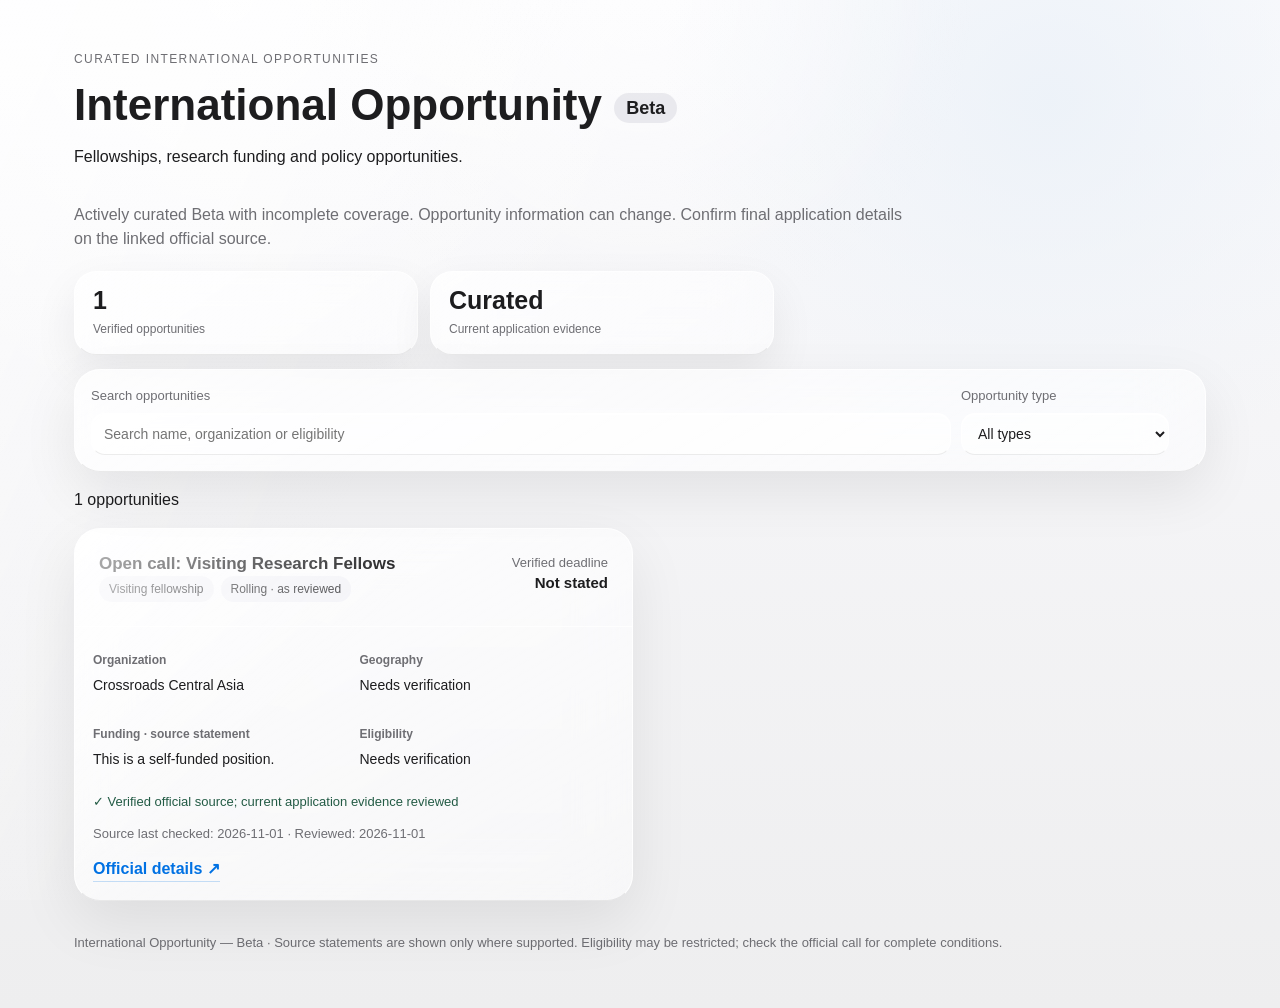
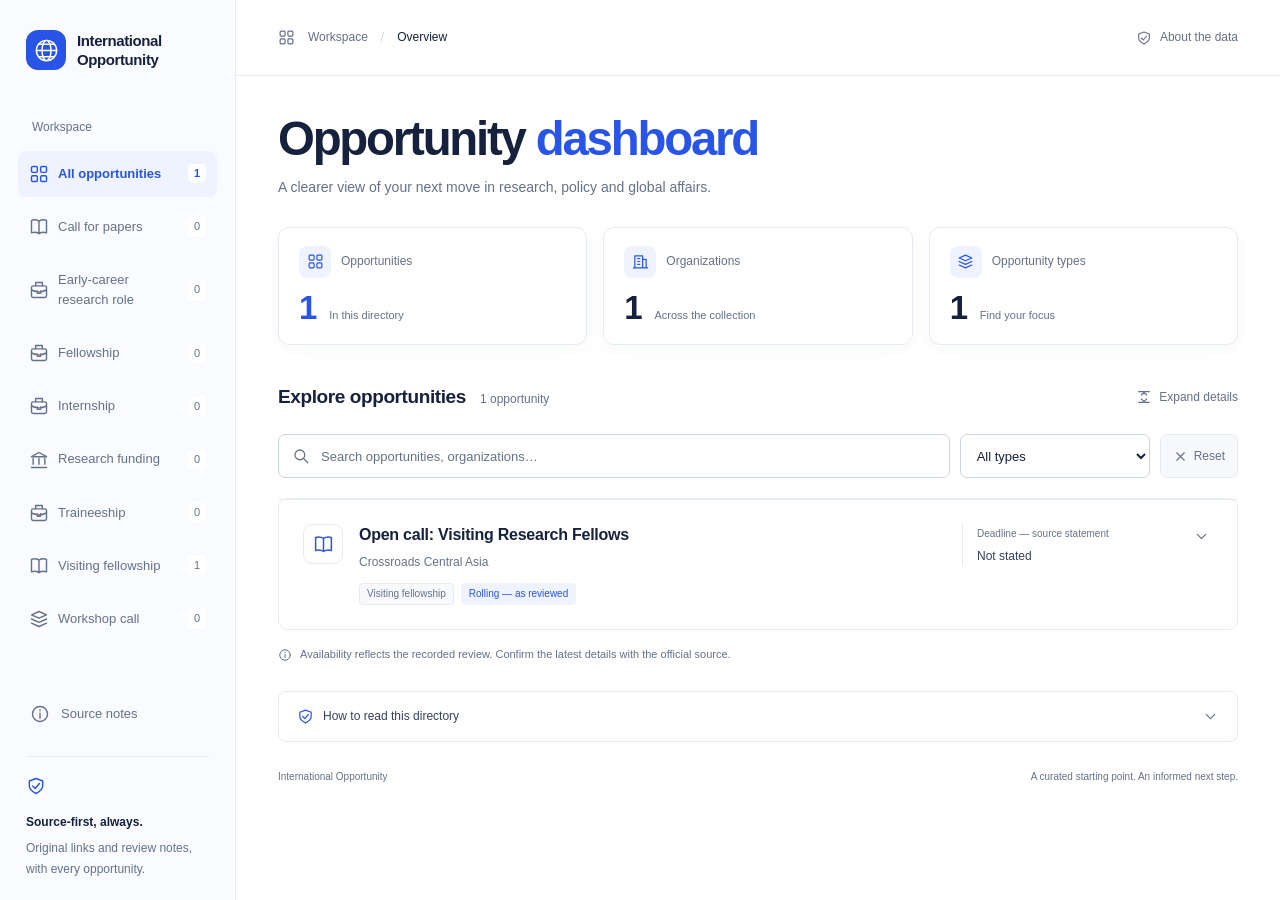
